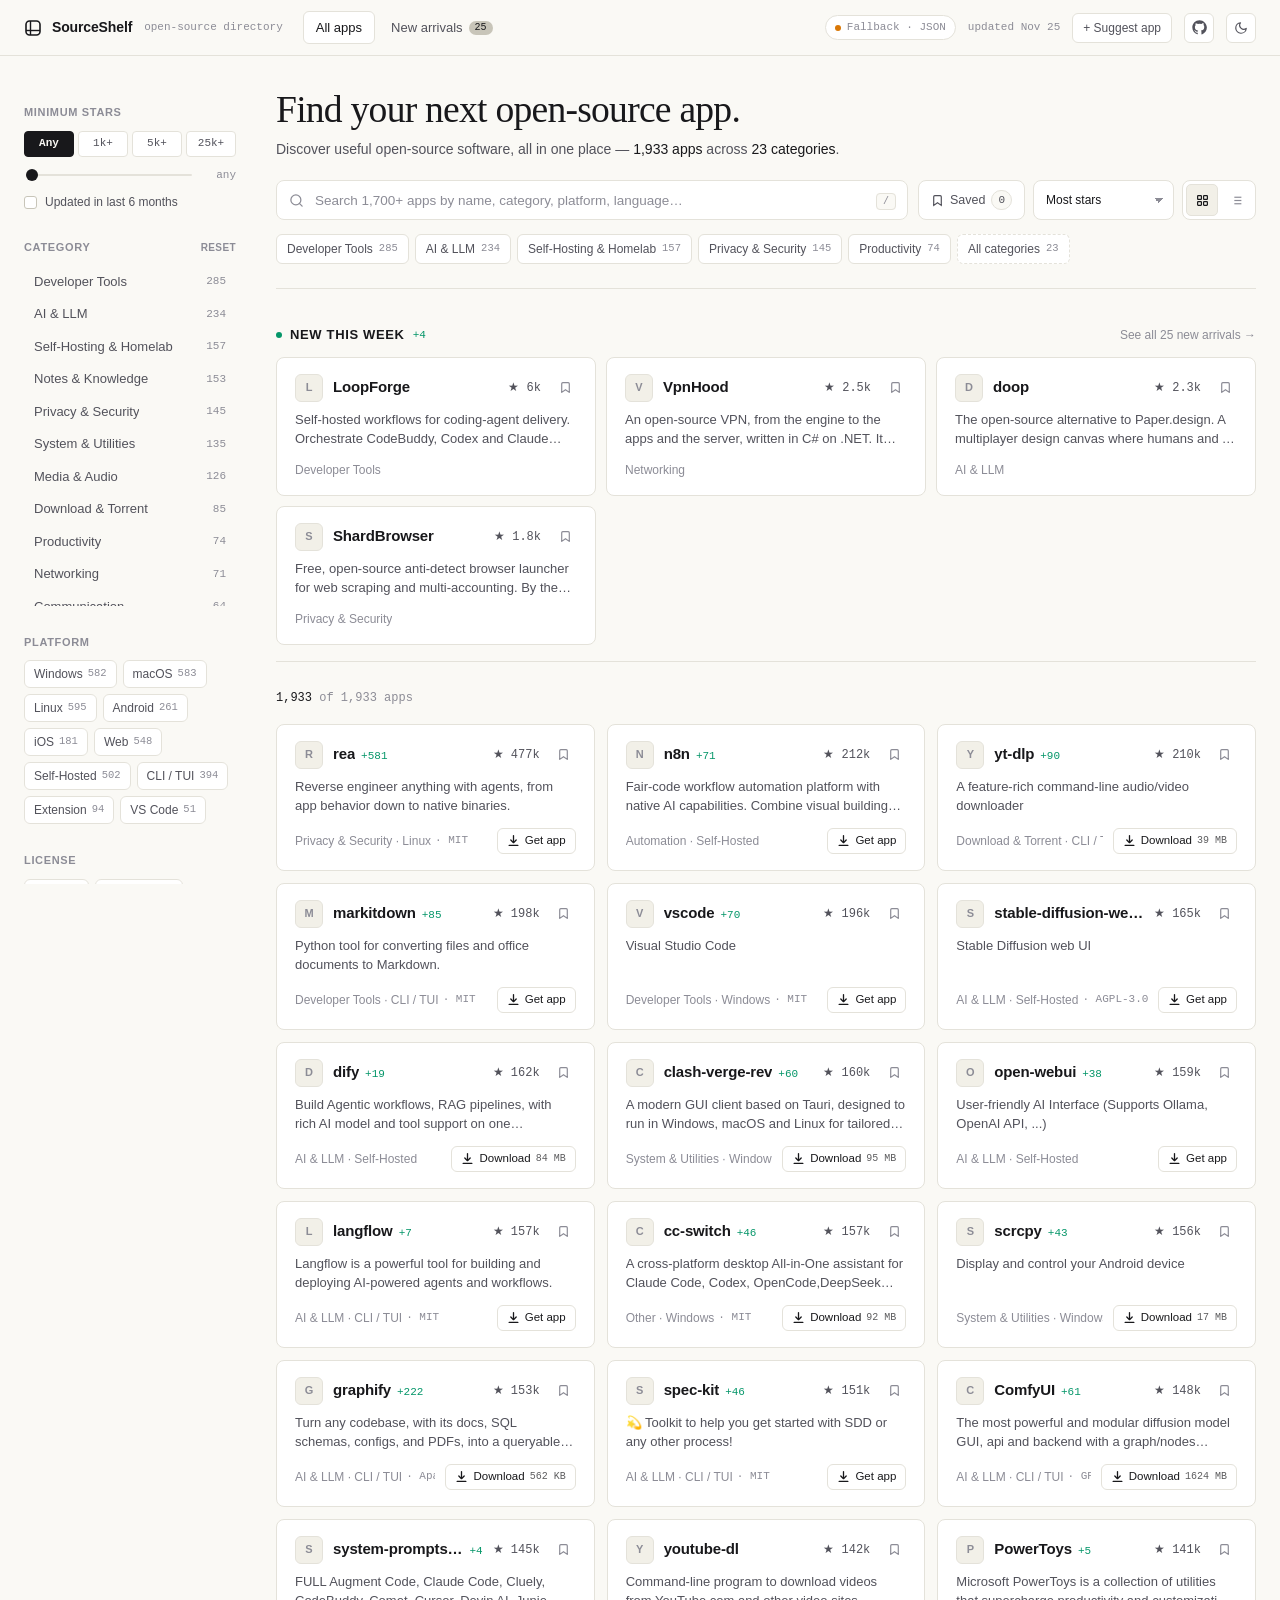
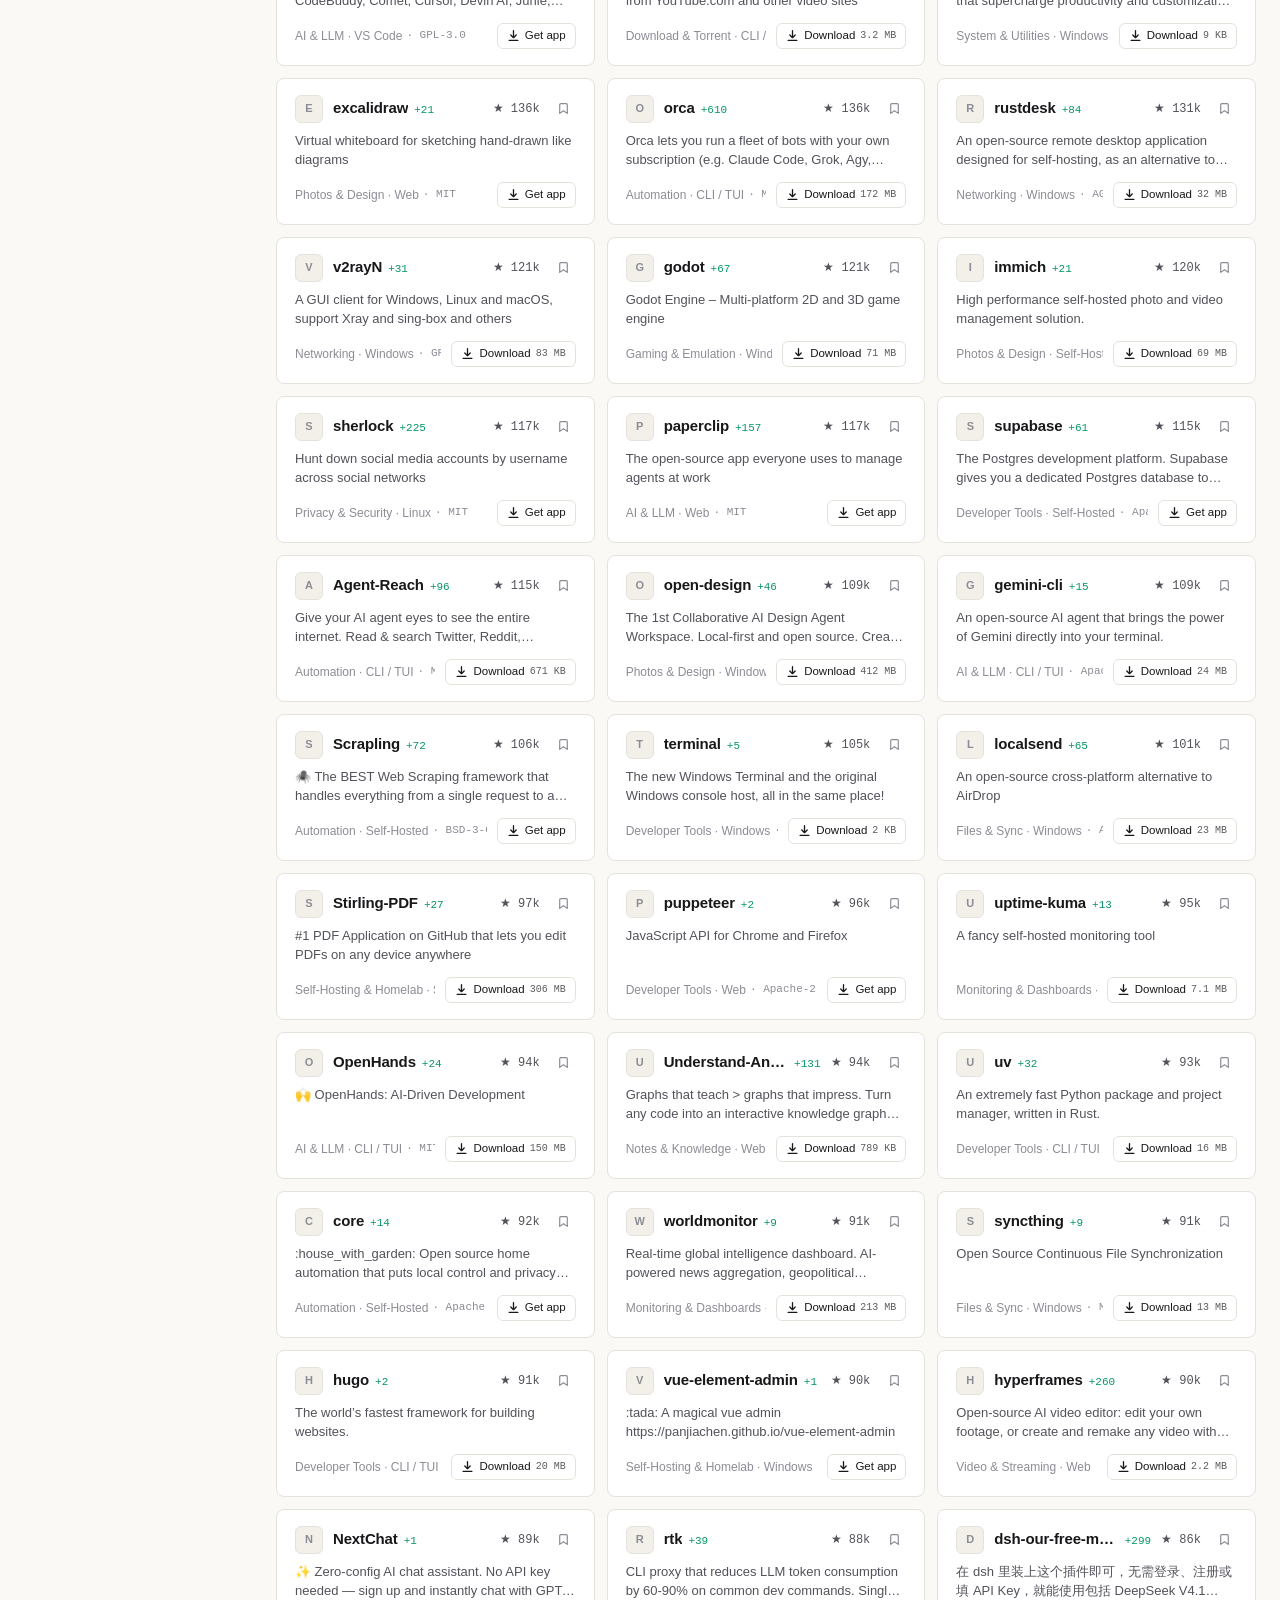
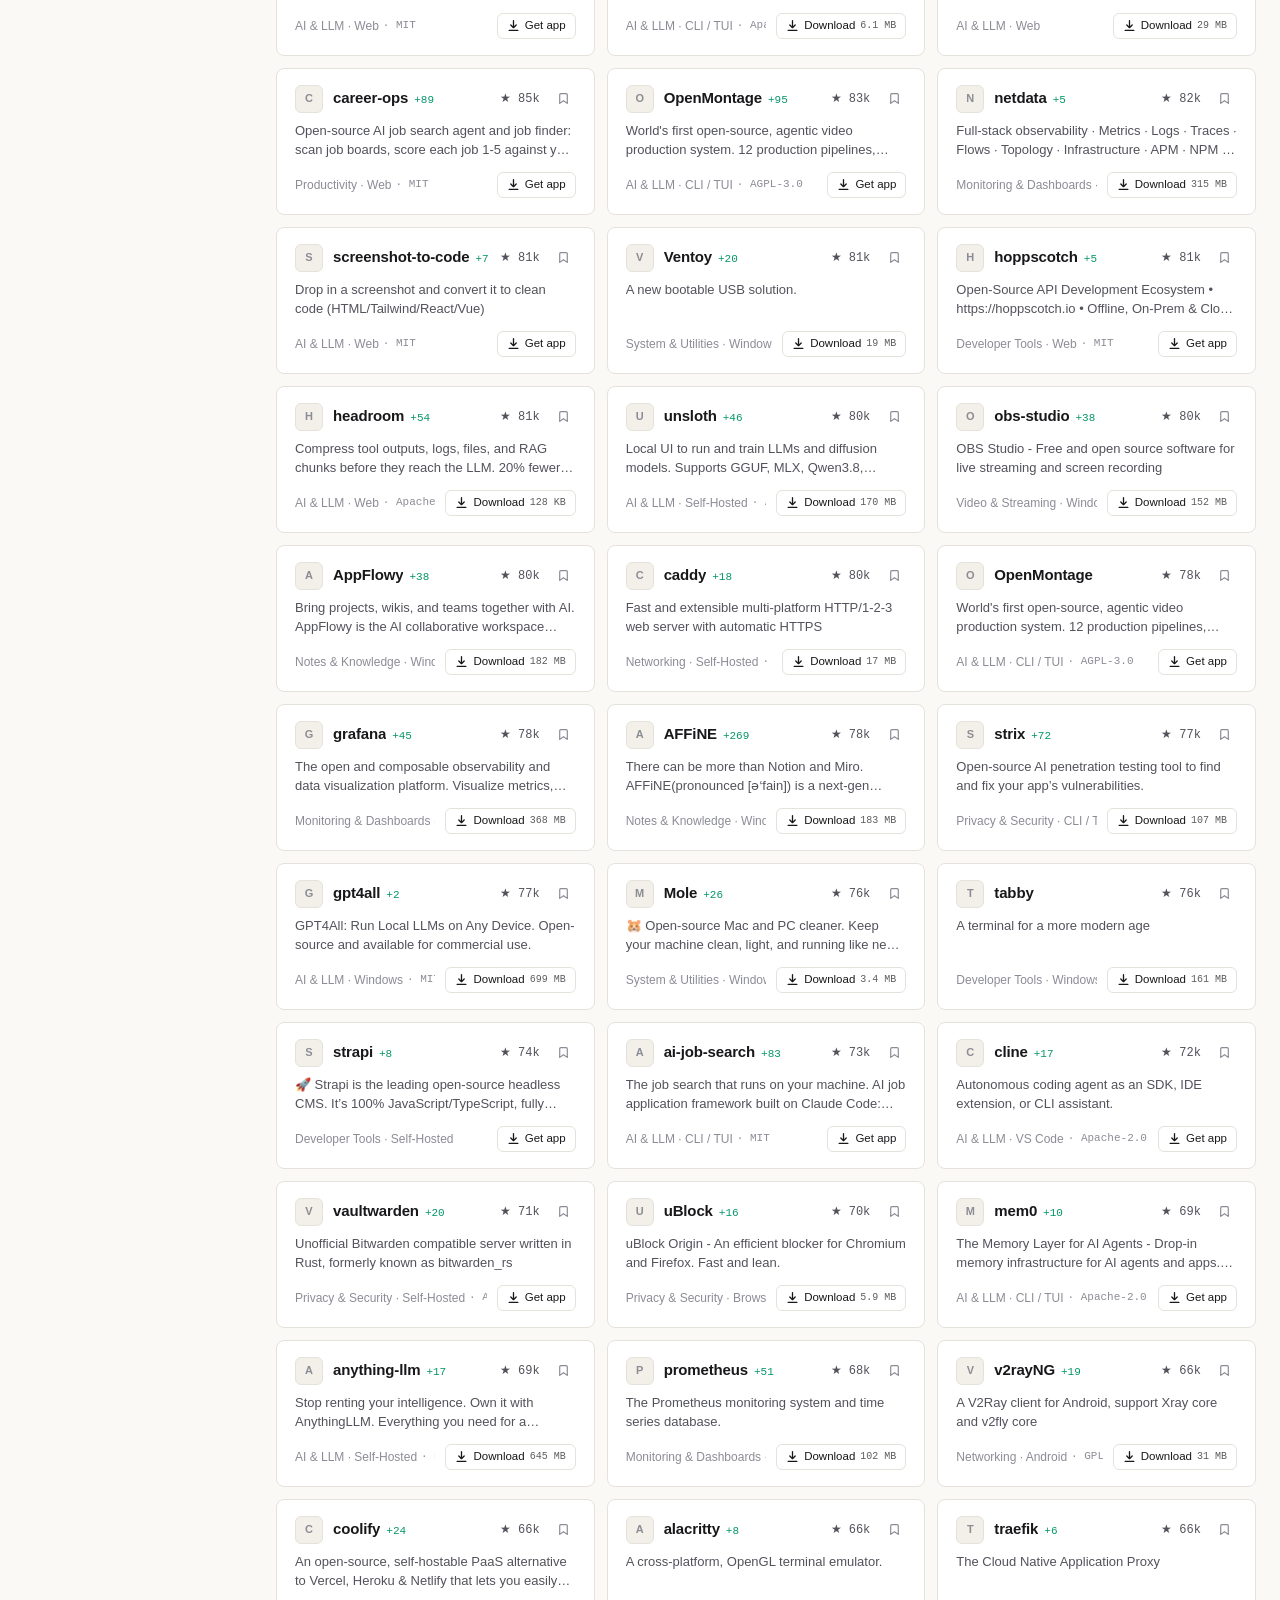
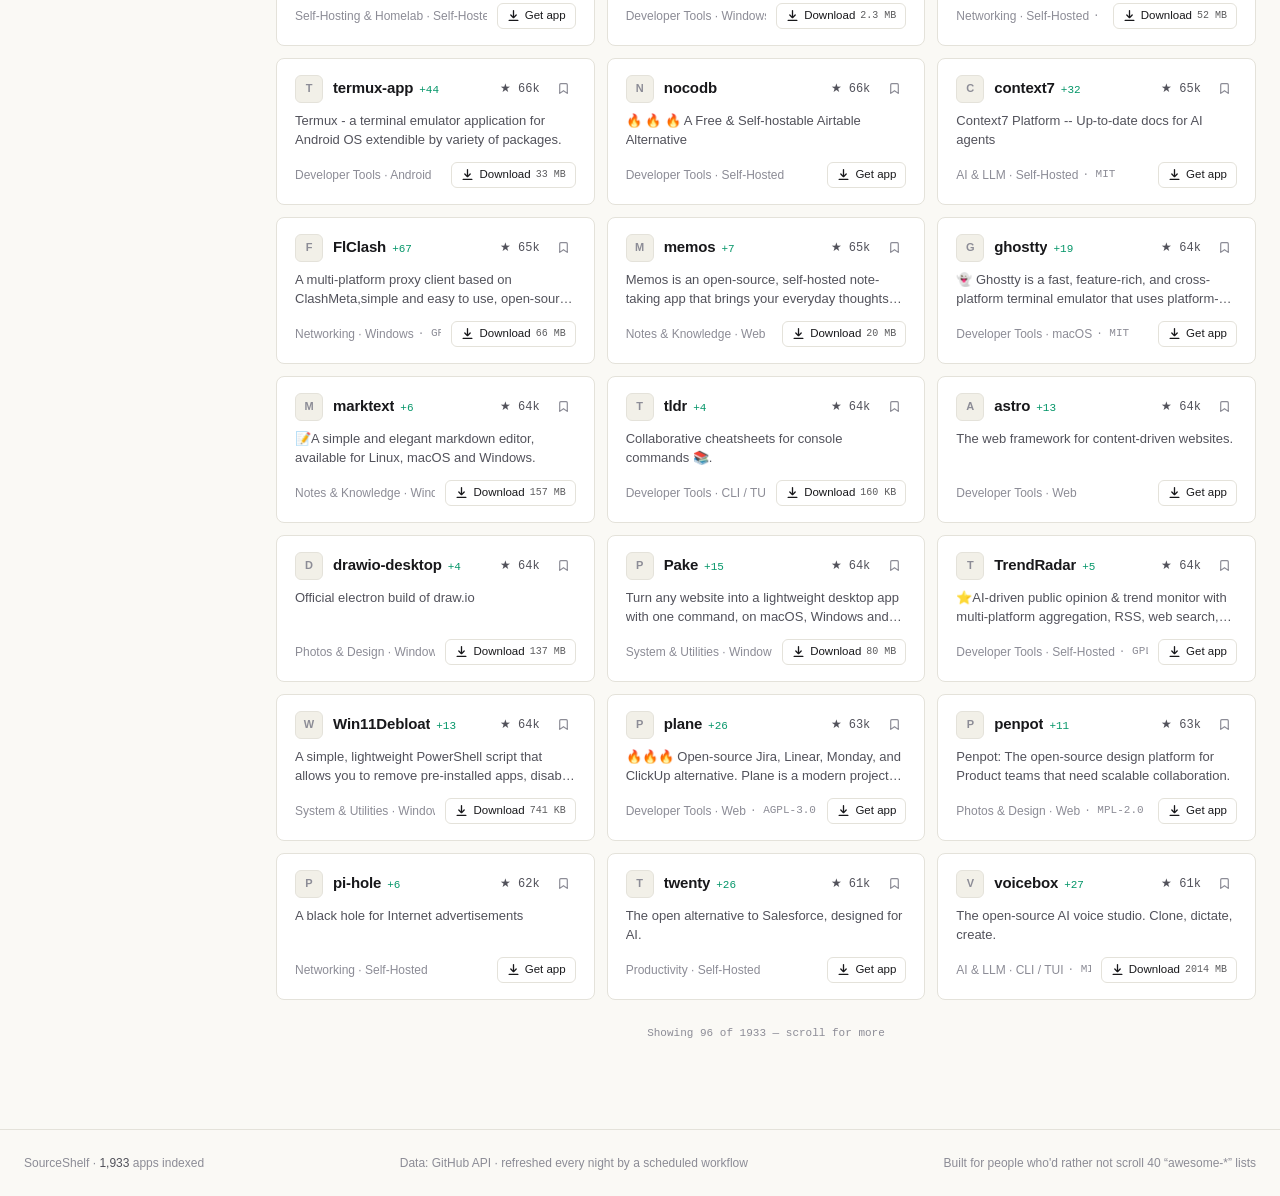
==== sourceshelf.html @ 1d84575b "chore(data): refresh catalog 2026-11-25 [+0 new]" ====
<!DOCTYPE html>
<html lang="en">

<head>
  <meta charset="utf-8">
  <meta name="viewport" content="width=device-width, initial-scale=1">
  <meta name="google-site-verification" content="oHn7AA80GLxAbINvCTKeguJN1VhlFp5RYUANBvh9wN4" />
  <title>SourceShelf — every open-source app on one shelf</title>
<meta name="generated" content="2026-11-25T00:00:00+00:00">
  <meta name="description"
    content="SourceShelf — a fast, filterable shelf of popular open-source desktop, mobile, web and self-hosted apps. Crawled from GitHub every night, with direct download links.">
  <meta http-equiv="Content-Security-Policy"
    content="default-src 'self'; script-src 'self' 'unsafe-inline'; style-src 'self' 'unsafe-inline' https://fonts.googleapis.com; font-src 'self' https://fonts.gstatic.com data:; img-src 'self' https://github.com https://avatars.githubusercontent.com data:; connect-src 'self' https://*.supabase.co https://api.github.com; base-uri 'none'; form-action 'none';">
  <link rel="preconnect" href="https://fonts.googleapis.com">
  <link rel="preconnect" href="https://fonts.gstatic.com" crossorigin>
  <link
    href="https://fonts.googleapis.com/css2?family=Instrument+Serif:ital@0;1&family=JetBrains+Mono:wght@400;500;600&family=Plus+Jakarta+Sans:wght@400;500;600;700&display=swap"
    rel="stylesheet">
  <script>
    (function () {
      try {
        var s = localStorage.getItem("sourceshelf.theme");
        var d = window.matchMedia && window.matchMedia("(prefers-color-scheme: dark)").matches;
        var t = s || (d ? "dark" : "light");
        document.documentElement.setAttribute("data-theme", t);
      } catch (e) { }
    })();
  </script>
  <style>
/* ============================================================
   SOURCESHELF — styles
   Minimal, High-Craft Open-Source Directory
   Dual Theme (Matte Dark Mode & Archival Paper Light Mode)
   ============================================================ */

:root {
  /* Typography */
  --font-serif: 'Instrument Serif', Georgia, 'Times New Roman', serif;
  --font-sans: 'Plus Jakarta Sans', -apple-system, BlinkMacSystemFont, "Segoe UI", Roboto, "Helvetica Neue", Arial, sans-serif;
  --font-mono: 'JetBrains Mono', ui-monospace, "SF Mono", "Cascadia Code", Menlo, Consolas, monospace;

  /* Matte Dark Mode (Default) */
  --bg: #0B0B0C;
  --surface: #121214;
  --surface-hover: #18181B;
  --border: #232327;
  --border-strong: #34343A;
  --text-primary: #F4F4F5;
  --text-secondary: #A1A1AA;
  --text-muted: #63636B;
  --accent-gain: #10B981; /* Used sparingly for +stars today */

  /* Compatibility & Semantic Aliases */
  --accent: var(--accent-gain);
  --accent-hover: #059669;
  --accent-text: #0B0B0C;
  --text: var(--text-primary);
  --muted: var(--text-secondary);
  --dim: var(--text-muted);
  --line: var(--border);
  --line-soft: var(--border);
  --panel: var(--surface);
  --panel-2: var(--surface-hover);
  --sans: var(--font-sans);
  --mono: var(--font-mono);
  --warn: #F59E0B;
  --danger: #EF4444;

  --radius: 8px;
  --radius-sm: 6px;
  --radius-pill: 9999px;
  --transition: 120ms ease;
  --scrim: rgba(0, 0, 0, 0.72);
}

[data-theme="light"] {
  /* Archival Paper Light Mode */
  --bg: #FAF9F5;
  --surface: #FFFFFF;
  --surface-hover: #F2F0E8;
  --border: #E4E2DA;
  --border-strong: #C8C5B9;
  --text-primary: #18181B;
  --text-secondary: #52525B;
  --text-muted: #8C8C96;
  --accent-gain: #059669;

  --accent: var(--accent-gain);
  --accent-hover: #047857;
  --accent-text: #FAF9F5;
  --text: var(--text-primary);
  --muted: var(--text-secondary);
  --dim: var(--text-muted);
  --line: var(--border);
  --line-soft: var(--border);
  --panel: var(--surface);
  --panel-2: var(--surface-hover);
  --warn: #D97706;
  --danger: #DC2626;
  --scrim: rgba(0, 0, 0, 0.55);
}

/* ============================================================ reset & base */

*, *::before, *::after {
  box-sizing: border-box;
}

html {
  color-scheme: dark light;
  scroll-behavior: smooth;
}

body {
  margin: 0;
  background-color: var(--bg);
  color: var(--text-primary);
  font-family: var(--font-sans);
  font-size: 13px;
  line-height: 1.5;
  -webkit-font-smoothing: antialiased;
  -moz-osx-font-smoothing: grayscale;
  text-rendering: optimizeLegibility;
}

a {
  color: inherit;
  text-decoration: none;
}

button {
  font: inherit;
  color: inherit;
  cursor: pointer;
  background: none;
  border: 0;
  padding: 0;
}

input, select, textarea {
  font: inherit;
  color: inherit;
}

:focus-visible {
  outline: 2px solid var(--text-primary);
  outline-offset: 2px;
}

::selection {
  background: var(--border-strong);
  color: var(--text-primary);
}

[hidden] {
  display: none !important;
}

/* Tabular numbers for numerical scanning */
.card-stars,
.card-gain,
.stars-val,
.result-count,
.meta-cell .val,
.fitem .c,
.pill-tag .c,
.star-pill,
.live-pill,
.navbadge,
.ns-count,
.card-lic {
  font-family: var(--font-mono);
  font-variant-numeric: tabular-nums;
  font-feature-settings: "tnum";
}

/* Scrollbars */
* {
  scrollbar-width: thin;
  scrollbar-color: var(--border) transparent;
}
*::-webkit-scrollbar {
  width: 6px;
  height: 6px;
}
*::-webkit-scrollbar-track {
  background: transparent;
}
*::-webkit-scrollbar-thumb {
  background: var(--border);
  border-radius: 9999px;
}
*::-webkit-scrollbar-thumb:hover {
  background: var(--border-strong);
}

/* ============================================================ 1. Top Header */

.top {
  position: sticky;
  top: 0;
  z-index: 50;
  height: 56px;
  background-color: var(--bg);
  border-bottom: 1px solid var(--border);
}

.top-in {
  max-width: 1360px;
  margin: 0 auto;
  padding: 0 24px;
  height: 100%;
  display: flex;
  align-items: center;
  gap: 20px;
}

.brand {
  display: flex;
  align-items: center;
  gap: 10px;
  flex-shrink: 0;
  transition: opacity var(--transition);
}
.brand:hover {
  opacity: 0.85;
}

.brand-mark {
  width: 18px;
  height: 18px;
  color: var(--text-primary);
  flex-shrink: 0;
}

.brand-name {
  font-size: 14px;
  font-weight: 600;
  letter-spacing: -0.01em;
  color: var(--text-primary);
}

.brand-sub {
  font-family: var(--font-mono);
  font-size: 11px;
  color: var(--text-muted);
  margin-left: 2px;
}

.top-nav {
  display: flex;
  align-items: center;
  gap: 4px;
}

.navbtn {
  font-size: 13px;
  font-weight: 500;
  color: var(--text-secondary);
  padding: 6px 12px;
  border-radius: var(--radius-sm);
  display: inline-flex;
  align-items: center;
  gap: 6px;
  transition: color var(--transition), background-color var(--transition);
}
.navbtn:hover {
  color: var(--text-primary);
  background-color: var(--surface-hover);
}
.navbtn.on {
  color: var(--text-primary);
  background-color: var(--surface);
  border: 1px solid var(--border);
}

.navbadge {
  font-size: 10px;
  padding: 1px 6px;
  border-radius: var(--radius-pill);
  background: var(--border-strong);
  color: var(--text-primary);
  line-height: 1.2;
}

.top-meta {
  margin-left: auto;
  display: flex;
  align-items: center;
  gap: 12px;
  flex-shrink: 0;
}

.live-pill {
  display: inline-flex;
  align-items: center;
  gap: 6px;
  font-size: 11px;
  color: var(--text-muted);
  border: 1px solid var(--border);
  background: var(--surface);
  border-radius: var(--radius-pill);
  padding: 3px 9px;
  white-space: nowrap;
}
.live-pill i {
  width: 6px;
  height: 6px;
  border-radius: 50%;
  background-color: var(--text-muted);
  flex-shrink: 0;
}
.live-pill[data-kind="live"] i {
  background-color: var(--accent-gain);
}
.live-pill[data-kind="live"] {
  color: var(--text-secondary);
}
.live-pill[data-kind="warn"] i {
  background-color: var(--warn);
}

#updated {
  font-family: var(--font-mono);
  font-size: 11px;
  color: var(--text-muted);
  white-space: nowrap;
}

.btn-suggest {
  height: 30px;
  padding: 0 10px;
  font-size: 12px;
  font-weight: 500;
  color: var(--text-secondary);
  border: 1px solid var(--border);
  border-radius: var(--radius-sm);
  background: var(--surface);
  display: inline-flex;
  align-items: center;
  justify-content: center;
  transition: background-color var(--transition), color var(--transition), border-color var(--transition);
}
.btn-suggest:hover {
  background: var(--surface-hover);
  color: var(--text-primary);
  border-color: var(--border-strong);
}

.icon-link, .theme-toggle {
  width: 30px;
  height: 30px;
  border-radius: var(--radius-sm);
  border: 1px solid var(--border);
  background: var(--surface);
  color: var(--text-secondary);
  display: grid;
  place-items: center;
  transition: background-color var(--transition), color var(--transition), border-color var(--transition);
}
.icon-link:hover, .theme-toggle:hover {
  background: var(--surface-hover);
  color: var(--text-primary);
  border-color: var(--border-strong);
}

.theme-toggle .sun-icon { display: block; }
.theme-toggle .moon-icon { display: none; }
[data-theme="light"] .theme-toggle .sun-icon { display: none; }
[data-theme="light"] .theme-toggle .moon-icon { display: block; }

.icon-btn {
  display: none;
  width: 32px;
  height: 32px;
  border-radius: var(--radius-sm);
  border: 1px solid var(--border);
  background: var(--surface);
  color: var(--text-secondary);
  place-items: center;
}
.icon-btn:hover {
  color: var(--text-primary);
  border-color: var(--border-strong);
}

/* ============================================================ layout shell */

.shell {
  max-width: 1360px;
  margin: 0 auto;
  padding: 0 24px;
  display: grid;
  grid-template-columns: 220px minmax(0, 1fr);
  gap: 32px;
  align-items: start;
}

/* ============================================================ 3. Minimal Left Sidebar */

.side {
  position: sticky;
  top: 80px;
  max-height: calc(100vh - 96px);
  overflow-y: auto;
  padding: 24px 8px 48px 0;
  display: flex;
  flex-direction: column;
  gap: 28px;
}

.fgroup {
  display: flex;
  flex-direction: column;
}

.fgroup h3 {
  font-family: var(--font-sans);
  font-size: 11px;
  font-weight: 600;
  text-transform: uppercase;
  letter-spacing: 0.06em;
  color: var(--text-muted);
  margin: 0 0 10px 0;
  display: flex;
  align-items: center;
  justify-content: space-between;
}

.fgroup h3 button {
  font-size: 10px;
  text-transform: uppercase;
  letter-spacing: 0.04em;
  color: var(--text-muted);
  transition: color var(--transition);
}
.fgroup h3 button:hover {
  color: var(--text-primary);
}

/* Star segmented pills control */
.star-pills {
  display: grid;
  grid-template-columns: repeat(4, 1fr);
  gap: 4px;
  margin-bottom: 10px;
}

.star-pill {
  height: 26px;
  font-size: 11px;
  color: var(--text-secondary);
  background: var(--surface);
  border: 1px solid var(--border);
  border-radius: 4px;
  display: flex;
  align-items: center;
  justify-content: center;
  transition: all var(--transition);
}
.star-pill:hover {
  color: var(--text-primary);
  border-color: var(--border-strong);
}
.star-pill.on {
  background: var(--text-primary);
  color: var(--bg);
  border-color: var(--text-primary);
  font-weight: 600;
}

.range-row {
  display: flex;
  align-items: center;
  gap: 10px;
}

input[type="range"] {
  -webkit-appearance: none;
  appearance: none;
  flex: 1;
  height: 2px;
  background: var(--border);
  outline: none;
  border-radius: 9999px;
}
input[type="range"]::-webkit-slider-thumb {
  -webkit-appearance: none;
  width: 12px;
  height: 12px;
  border-radius: 50%;
  background: var(--text-primary);
  cursor: pointer;
  border: none;
  transition: background-color var(--transition);
}
input[type="range"]::-moz-range-thumb {
  width: 12px;
  height: 12px;
  border-radius: 50%;
  background: var(--text-primary);
  cursor: pointer;
  border: none;
}

.stars-val {
  font-size: 11px;
  color: var(--text-muted);
  min-width: 32px;
  text-align: right;
}

.chk {
  display: flex;
  align-items: center;
  gap: 8px;
  font-size: 12px;
  color: var(--text-secondary);
  cursor: pointer;
  user-select: none;
}
.chk:hover {
  color: var(--text-primary);
}
.chk input {
  -webkit-appearance: none;
  appearance: none;
  width: 13px;
  height: 13px;
  border: 1px solid var(--border-strong);
  border-radius: 3px;
  background: var(--surface);
  cursor: pointer;
  position: relative;
  margin: 0;
}
.chk input:checked {
  background: var(--text-primary);
  border-color: var(--text-primary);
}
.chk input:checked::after {
  content: "";
  position: absolute;
  inset: 1px 1px 2px 1px;
  border: solid var(--bg);
  border-width: 0 0 2px 2px;
  transform: rotate(-45deg);
}

/* Category Vertical List */
.f-cats {
  max-height: 340px;
  overflow-y: auto;
  display: flex;
  flex-direction: column;
  gap: 1px;
  margin-right: -4px;
  padding-right: 4px;
}

.fitem {
  width: 100%;
  display: flex;
  align-items: center;
  justify-content: space-between;
  padding: 6px 10px;
  border-radius: 6px;
  font-size: 13px;
  color: var(--text-secondary);
  text-align: left;
  transition: background-color var(--transition), color var(--transition);
}
.fitem:hover {
  background-color: var(--surface-hover);
  color: var(--text-primary);
}
.fitem.on {
  background-color: var(--surface-hover);
  color: var(--text-primary);
  font-weight: 500;
}
.fitem .t {
  overflow: hidden;
  text-overflow: ellipsis;
  white-space: nowrap;
}
.fitem .c {
  font-size: 11px;
  color: var(--text-muted);
  margin-left: 8px;
  flex-shrink: 0;
}
.fitem.on .c {
  color: var(--text-secondary);
}

/* Platform & License Pill Tags */
.pill-group {
  display: flex;
  flex-wrap: wrap;
  gap: 6px;
}

.pill-tag {
  display: inline-flex;
  align-items: center;
  gap: 5px;
  padding: 4px 9px;
  font-size: 12px;
  color: var(--text-secondary);
  background: var(--surface);
  border: 1px solid var(--border);
  border-radius: 6px;
  transition: all var(--transition);
}
.pill-tag:hover {
  border-color: var(--border-strong);
  color: var(--text-primary);
}
.pill-tag.on {
  background: var(--text-primary);
  color: var(--bg);
  border-color: var(--text-primary);
  font-weight: 500;
}
.pill-tag .c {
  font-size: 10.5px;
  color: var(--text-muted);
}
.pill-tag.on .c {
  color: var(--bg);
  opacity: 0.8;
}

.side-note {
  font-size: 11px;
  line-height: 1.5;
  color: var(--text-muted);
  padding-top: 12px;
  border-top: 1px solid var(--border);
}

/* ============================================================ 2. Calm Landing Header */

.main {
  min-width: 0;
  padding: 24px 0 64px 0;
}

.hero {
  padding: 8px 0 24px 0;
  border-bottom: 1px solid var(--border);
  margin-bottom: 20px;
}

.hero-text {
  max-width: 720px;
  margin-bottom: 20px;
}

.hero h1 {
  font-family: var(--font-serif);
  font-size: clamp(1.85rem, 3vw, 2.35rem);
  font-weight: 400;
  letter-spacing: -0.02em;
  line-height: 1.15;
  color: var(--text-primary);
  margin: 0;
}

.hero p {
  font-size: 14px;
  color: var(--text-secondary);
  margin: 8px 0 0 0;
  line-height: 1.5;
}
.hero p b {
  color: var(--text-primary);
  font-weight: 500;
}

/* Unified Search & Control Row */
.search-row {
  display: flex;
  align-items: center;
  gap: 10px;
}

.search-wrap {
  position: relative;
  flex: 1;
  display: flex;
  align-items: center;
}

.search {
  width: 100%;
  height: 40px;
  background: var(--surface);
  border: 1px solid var(--border);
  border-radius: 8px;
  padding: 0 40px 0 38px;
  font-size: 13.5px;
  color: var(--text-primary);
  outline: none;
  transition: border-color var(--transition), background-color var(--transition);
}
.search::placeholder {
  color: var(--text-muted);
}
.search:focus {
  border-color: var(--border-strong);
  background: var(--surface-hover);
}
.search::-webkit-search-decoration,
.search::-webkit-search-cancel-button {
  display: none;
}

.search-ico {
  position: absolute;
  left: 13px;
  color: var(--text-muted);
  display: grid;
  place-items: center;
  pointer-events: none;
}

.kbd {
  position: absolute;
  right: 12px;
  pointer-events: none;
}
.kbd kbd {
  font-family: var(--font-mono);
  font-size: 10px;
  border: 1px solid var(--border);
  border-radius: 4px;
  padding: 2px 6px;
  color: var(--text-muted);
  background: var(--bg);
}

.search-clear {
  position: absolute;
  right: 10px;
  width: 22px;
  height: 22px;
  border-radius: 4px;
  display: none;
  place-items: center;
  color: var(--text-muted);
  font-size: 16px;
  line-height: 1;
  transition: color var(--transition), background-color var(--transition);
}
.search-clear:hover {
  color: var(--text-primary);
  background: var(--border);
}
.search-wrap.has-val .search-clear {
  display: grid;
}
.search-wrap.has-val .kbd {
  display: none;
}

.search-controls {
  display: flex;
  align-items: center;
  gap: 8px;
}

.sort-select {
  height: 40px;
  background: var(--surface);
  border: 1px solid var(--border);
  border-radius: 8px;
  padding: 0 28px 0 12px;
  font-size: 12px;
  color: var(--text-primary);
  cursor: pointer;
  outline: none;
  -webkit-appearance: none;
  appearance: none;
  background-image: linear-gradient(45deg, transparent 50%, var(--text-muted) 50%),
                    linear-gradient(135deg, var(--text-muted) 50%, transparent 50%);
  background-position: calc(100% - 14px) 52%, calc(100% - 9px) 52%;
  background-size: 5px 5px, 5px 5px;
  background-repeat: no-repeat;
  transition: border-color var(--transition);
}
.sort-select:hover {
  border-color: var(--border-strong);
}
.sort-select option {
  background: var(--surface);
  color: var(--text-primary);
}

/* Grid | List segmented layout toggle */
.layout-toggle {
  display: flex;
  height: 40px;
  border: 1px solid var(--border);
  border-radius: 8px;
  background: var(--surface);
  padding: 3px;
  gap: 2px;
}

.layout-btn {
  width: 32px;
  height: 32px;
  border-radius: 5px;
  display: grid;
  place-items: center;
  color: var(--text-muted);
  transition: all var(--transition);
}
.layout-btn:hover {
  color: var(--text-primary);
}
.layout-btn.on {
  background: var(--surface-hover);
  color: var(--text-primary);
  border: 1px solid var(--border);
}

/* Saved filter pill & Export dropdown */
.btn-saved-pill {
  height: 40px;
  background: var(--surface);
  border: 1px solid var(--border);
  border-radius: 8px;
  padding: 0 12px;
  font-size: 12.5px;
  color: var(--text-secondary);
  display: inline-flex;
  align-items: center;
  gap: 6px;
  cursor: pointer;
  white-space: nowrap;
  transition: all var(--transition);
}
.btn-saved-pill:hover {
  border-color: var(--border-strong);
  color: var(--text-primary);
}
.btn-saved-pill.on {
  background: var(--surface-hover);
  border-color: var(--border-strong);
  color: var(--text-primary);
  font-weight: 500;
}
.btn-saved-pill.on svg {
  fill: currentColor;
}
.saved-count {
  font-family: var(--font-mono);
  font-size: 11px;
  background: var(--bg);
  border: 1px solid var(--border);
  border-radius: 9999px;
  padding: 1px 6px;
}
.shelf-export-wrap {
  position: relative;
  display: inline-flex;
}
.btn-export {
  height: 40px;
  background: var(--surface);
  border: 1px solid var(--border);
  border-radius: 8px;
  padding: 0 10px;
  font-size: 12px;
  color: var(--text-secondary);
  cursor: pointer;
  white-space: nowrap;
  transition: all var(--transition);
}
.btn-export:hover {
  border-color: var(--border-strong);
  color: var(--text-primary);
}
.export-menu {
  position: absolute;
  top: calc(100% + 4px);
  right: 0;
  z-index: 60;
  background: var(--surface);
  border: 1px solid var(--border-strong);
  border-radius: 6px;
  box-shadow: 0 10px 25px rgba(0, 0, 0, 0.3);
  padding: 4px;
  min-width: 170px;
  display: flex;
  flex-direction: column;
  gap: 2px;
}
.export-menu[hidden] {
  display: none !important;
}
.export-item {
  text-align: left;
  padding: 8px 12px;
  font-size: 12px;
  color: var(--text-secondary);
  border-radius: 4px;
  cursor: pointer;
  background: none;
  border: 0;
  transition: background-color var(--transition), color var(--transition);
}
.export-item:hover {
  background: var(--surface-hover);
  color: var(--text-primary);
}

.card-bookmark {
  width: 24px;
  height: 24px;
  display: grid;
  place-items: center;
  color: var(--text-muted);
  border-radius: 4px;
  flex-shrink: 0;
  transition: all var(--transition);
  margin-left: 2px;
}
.card-bookmark:hover {
  color: var(--text-primary);
  background: var(--surface-hover);
}
.card-bookmark.on {
  color: var(--accent-gain);
}
.card-bookmark.on svg {
  fill: currentColor;
}

.btn-save.on {
  background: var(--surface-hover);
  color: var(--accent-gain);
  border-color: var(--accent-gain);
}
.btn-save.on svg {
  fill: currentColor;
}

.duplicate-box {
  background: var(--bg);
  border: 1px solid var(--border);
  border-radius: 6px;
  padding: 14px;
  display: flex;
  flex-direction: column;
  gap: 10px;
}
.duplicate-box p {
  margin: 0;
  font-size: 13px;
  color: var(--text-secondary);
}
.duplicate-box p b {
  color: var(--text-primary);
}

/* Category Quick Tiles (Quiet) */
#tiles-wrap {
  margin-top: 14px;
}
.tiles {
  display: flex;
  flex-wrap: wrap;
  gap: 6px;
}
.tile {
  display: inline-flex;
  align-items: center;
  gap: 6px;
  padding: 5px 10px;
  background: var(--surface);
  border: 1px solid var(--border);
  border-radius: 6px;
  font-size: 12px;
  color: var(--text-secondary);
  transition: all var(--transition);
}
.tile:hover {
  border-color: var(--border-strong);
  color: var(--text-primary);
  background: var(--surface-hover);
}
.tile .ti {
  display: none;
}
.tile .t-name {
  font-weight: 500;
}
.tile .t-count {
  font-family: var(--font-mono);
  font-size: 10.5px;
  color: var(--text-muted);
}
.tile.tile-more {
  border-style: dashed;
}

/* ============================================================ Spotlight Sections */

.newstrip {
  margin-bottom: 24px;
  padding: 16px 0;
  border-bottom: 1px solid var(--border);
}
.ns-head {
  display: flex;
  align-items: center;
  justify-content: space-between;
  margin-bottom: 12px;
}
.ns-title {
  display: flex;
  align-items: center;
  gap: 8px;
}
.ns-title h2 {
  font-size: 13px;
  font-weight: 600;
  text-transform: uppercase;
  letter-spacing: 0.05em;
  color: var(--text-primary);
  margin: 0;
}
.ns-dot {
  width: 6px;
  height: 6px;
  border-radius: 50%;
  background: var(--accent-gain);
}
.ns-count {
  font-size: 11px;
  color: var(--accent-gain);
}
.ns-more {
  font-size: 12px;
  color: var(--text-muted);
  transition: color var(--transition);
}
.ns-more:hover {
  color: var(--text-primary);
}
.ns-rail {
  display: grid;
  grid-template-columns: repeat(auto-fill, minmax(280px, 1fr));
  gap: 10px;
}

/* Full new arrivals day view */
.newview {
  margin-bottom: 32px;
}
.nv-head {
  margin-bottom: 16px;
}
.nv-head h2 {
  font-family: var(--font-serif);
  font-size: 24px;
  font-weight: 400;
  margin: 0;
  color: var(--text-primary);
}
.nv-head p {
  margin: 6px 0 0 0;
  font-size: 13px;
  color: var(--text-muted);
}
.nv-day {
  margin-top: 24px;
}
.nv-day-h {
  display: flex;
  align-items: center;
  gap: 10px;
  margin-bottom: 12px;
  padding-bottom: 8px;
  border-bottom: 1px solid var(--border);
}
.nv-day-h h3 {
  font-size: 14px;
  font-weight: 600;
  margin: 0;
  color: var(--text-primary);
}
.nv-day-h .nv-d {
  font-family: var(--font-mono);
  font-size: 11px;
  color: var(--text-muted);
}
.nv-day-h .nv-n {
  margin-left: auto;
  font-family: var(--font-mono);
  font-size: 11px;
  color: var(--text-muted);
}
.nv-empty {
  padding: 40px 0;
  color: var(--text-muted);
  font-size: 13px;
  line-height: 1.6;
}
.nv-empty b {
  color: var(--text-primary);
  display: block;
  margin-bottom: 6px;
}

/* ============================================================ toolbar & active filters */

.toolbar {
  display: flex;
  align-items: center;
  justify-content: space-between;
  margin-bottom: 14px;
  min-height: 24px;
}
.result-count {
  font-size: 12px;
  color: var(--text-muted);
}
.result-count b {
  color: var(--text-primary);
  font-weight: 500;
}

.active-bar {
  display: none;
  align-items: center;
  gap: 6px;
  flex-wrap: wrap;
}
.active-bar.show {
  display: flex;
}
.active-bar .lbl {
  font-size: 10px;
  text-transform: uppercase;
  letter-spacing: 0.08em;
  color: var(--text-muted);
  font-family: var(--font-mono);
}

.pill {
  display: inline-flex;
  align-items: center;
  gap: 6px;
  padding: 2px 6px 2px 8px;
  background: var(--surface);
  border: 1px solid var(--border);
  border-radius: var(--radius-sm);
  font-size: 11px;
  color: var(--text-secondary);
}
.pill button {
  width: 14px;
  height: 14px;
  display: grid;
  place-items: center;
  color: var(--text-muted);
  border-radius: 3px;
  transition: color var(--transition), background-color var(--transition);
}
.pill button:hover {
  color: var(--text-primary);
  background: var(--border);
}
.pill svg {
  width: 9px;
  height: 9px;
}

.clear-all {
  font-size: 11px;
  color: var(--text-muted);
  padding: 2px 6px;
  border: 1px solid var(--border);
  border-radius: var(--radius-sm);
  transition: color var(--transition), border-color var(--transition);
}
.clear-all:hover {
  color: var(--danger);
  border-color: var(--danger);
}

/* ============================================================ 4. Scannable App Cards */

.grid {
  display: grid;
  grid-template-columns: repeat(auto-fill, minmax(290px, 1fr));
  gap: 12px;
}
.grid.g3 {
  /* g3 class hook preserved for selftest.py */
  grid-template-columns: repeat(auto-fill, minmax(290px, 1fr));
}

.card {
  display: flex;
  flex-direction: column;
  background: var(--surface);
  border: 1px solid var(--border);
  border-radius: 8px;
  padding: 16px 18px;
  cursor: pointer;
  min-height: 126px;
  transition: border-color 120ms ease, background-color 120ms ease;
}
.card:hover {
  border-color: var(--border-strong);
  background-color: var(--surface-hover);
}

/* Strict Hierarchy: Header Row */
.card-h {
  display: flex;
  align-items: center;
  gap: 10px;
  margin-bottom: 8px;
}

.card-logo {
  width: 28px;
  height: 28px;
  border-radius: 6px;
  background: var(--surface-hover);
  border: 1px solid var(--border);
  display: grid;
  place-items: center;
  position: relative;
  overflow: hidden;
  flex-shrink: 0;
  font-size: 11px;
  font-weight: 600;
  color: var(--text-muted);
}
.card-logo img {
  position: absolute;
  inset: 0;
  width: 100%;
  height: 100%;
  object-fit: cover;
}

.card-title-group {
  display: flex;
  align-items: baseline;
  gap: 6px;
  min-width: 0;
  flex: 1;
}

.card-name {
  font-size: 15px;
  font-weight: 600;
  letter-spacing: -0.01em;
  color: var(--text-primary);
  overflow: hidden;
  text-overflow: ellipsis;
  white-space: nowrap;
}
.card-name:hover {
  text-decoration: underline;
  text-underline-offset: 2px;
}

.card-gain {
  font-size: 11px;
  color: var(--accent-gain);
  flex-shrink: 0;
}

.card-stars {
  font-size: 12px;
  color: var(--text-secondary);
  flex-shrink: 0;
  white-space: nowrap;
  margin-left: auto;
}

/* Strict Hierarchy: Body Description (Clamped to 2 lines) */
.card-desc {
  font-size: 13px;
  line-height: 1.5;
  color: var(--text-secondary);
  margin: 0;
  display: -webkit-box;
  -webkit-line-clamp: 2;
  -webkit-box-orient: vertical;
  overflow: hidden;
}

/* Strict Hierarchy: Footer Row */
.card-f {
  margin-top: auto;
  padding-top: 12px;
  display: flex;
  align-items: center;
  justify-content: space-between;
  gap: 10px;
}

.card-meta {
  font-size: 12px;
  color: var(--text-muted);
  overflow: hidden;
  text-overflow: ellipsis;
  white-space: nowrap;
  display: flex;
  align-items: center;
  gap: 4px;
}

.card-lic {
  font-family: var(--font-mono);
  font-size: 11px;
  color: var(--text-muted);
  flex-shrink: 0;
  white-space: nowrap;
}

.card-dl {
  display: inline-flex;
  align-items: center;
  gap: 5px;
  height: 26px;
  padding: 0 9px;
  font-size: 11.5px;
  font-weight: 500;
  color: var(--text-primary);
  background: var(--surface);
  border: 1px solid var(--border);
  border-radius: var(--radius-sm);
  white-space: nowrap;
  flex-shrink: 0;
  transition: all var(--transition);
}
.card-dl:hover {
  background: var(--text-primary);
  color: var(--bg);
  border-color: var(--text-primary);
}
.card-dl .size {
  font-family: var(--font-mono);
  font-size: 10px;
  opacity: 0.7;
}
.card-dl svg {
  flex-shrink: 0;
}

/* List view variant */
.grid.list-view {
  grid-template-columns: 1fr;
  gap: 8px;
}
.grid.list-view .card {
  min-height: auto;
  padding: 10px 16px;
  display: grid;
  grid-template-columns: 240px 1fr 200px auto;
  align-items: center;
  gap: 16px;
}
.grid.list-view .card-h {
  margin-bottom: 0;
}
.grid.list-view .card-desc {
  -webkit-line-clamp: 1;
}
.grid.list-view .card-f {
  margin-top: 0;
  padding-top: 0;
  justify-content: flex-end;
  gap: 16px;
}
.grid.list-view .card-stars {
  text-align: right;
}

@media (max-width: 900px) {
  .grid.list-view .card {
    display: flex;
    flex-direction: column;
    gap: 0;
  }
  .grid.list-view .card-h {
    margin-bottom: 6px;
  }
  .grid.list-view .card-f {
    margin-top: auto;
    padding-top: 12px;
    justify-content: space-between;
  }
}

.empty {
  grid-column: 1 / -1;
  text-align: center;
  padding: 64px 20px;
}
.empty h3 {
  font-size: 16px;
  font-weight: 600;
  color: var(--text-primary);
  margin: 0 0 6px 0;
}
.empty p {
  font-size: 13px;
  color: var(--text-muted);
  margin: 0;
}

.sentinel {
  height: 1px;
}

.loading-more {
  padding: 24px 0;
  text-align: center;
  font-family: var(--font-mono);
  font-size: 11px;
  color: var(--text-muted);
}

/* ============================================================ 5. Modals */

.scrim {
  position: fixed;
  inset: 0;
  z-index: 90;
  background-color: var(--scrim);
  opacity: 0;
  pointer-events: none;
  transition: opacity 120ms ease;
}
.scrim.on {
  opacity: 1;
  pointer-events: auto;
}

/* Centered Dialog Style for Drawer and Suggest Modal */
.drawer {
  position: fixed;
  top: 50%;
  left: 50%;
  transform: translate(-50%, -50%);
  z-index: 95;
  width: min(540px, calc(100vw - 32px));
  max-height: calc(100vh - 64px);
  background: var(--surface);
  border: 1px solid var(--border-strong);
  border-radius: 10px;
  padding: 24px;
  box-shadow: 0 20px 40px rgba(0, 0, 0, 0.4);
  display: flex;
  flex-direction: column;
  overflow: hidden;
  opacity: 0;
  pointer-events: none;
  transition: opacity 120ms ease;
}
.drawer.on {
  opacity: 1;
  pointer-events: auto;
}

.drawer-h {
  display: flex;
  align-items: center;
  justify-content: space-between;
  gap: 16px;
  padding-bottom: 16px;
  border-bottom: 1px solid var(--border);
  margin-bottom: 16px;
}

.drawer-header-content {
  display: flex;
  align-items: center;
  gap: 12px;
  min-width: 0;
}

.drawer-logo {
  width: 38px;
  height: 38px;
  border-radius: 8px;
  background: var(--surface-hover);
  border: 1px solid var(--border);
  display: grid;
  place-items: center;
  position: relative;
  overflow: hidden;
  flex-shrink: 0;
  font-size: 14px;
  font-weight: 600;
  color: var(--text-muted);
}
.drawer-logo img {
  position: absolute;
  inset: 0;
  width: 100%;
  height: 100%;
  object-fit: cover;
}

.drawer-title-row {
  display: flex;
  flex-direction: column;
  min-width: 0;
}

.drawer-title {
  margin: 0;
  font-size: 18px;
  font-weight: 600;
  letter-spacing: -0.01em;
  color: var(--text-primary);
}

.drawer-owner {
  font-family: var(--font-mono);
  font-size: 12px;
  color: var(--text-muted);
  display: block;
  margin-top: 2px;
}

.drawer-b {
  overflow-y: auto;
  display: flex;
  flex-direction: column;
  gap: 18px;
  padding-right: 2px;
}

.dsec h4 {
  font-size: 11px;
  text-transform: uppercase;
  letter-spacing: 0.06em;
  color: var(--text-muted);
  margin: 0 0 8px 0;
  font-weight: 600;
}

.ddesc {
  font-size: 13.5px;
  line-height: 1.55;
  color: var(--text-secondary);
  margin: 0;
}

/* Tabular Monospace Metadata Grid */
.meta-grid {
  display: grid;
  grid-template-columns: repeat(3, 1fr);
  gap: 8px;
}
.meta-cell {
  background: var(--bg);
  border: 1px solid var(--border);
  border-radius: 6px;
  padding: 8px 10px;
  display: flex;
  flex-direction: column;
  gap: 2px;
}
.meta-cell .lbl {
  font-size: 10px;
  text-transform: uppercase;
  letter-spacing: 0.06em;
  color: var(--text-muted);
}
.meta-cell .val {
  font-size: 12.5px;
  font-weight: 500;
  color: var(--text-primary);
  overflow: hidden;
  text-overflow: ellipsis;
  white-space: nowrap;
}
.meta-cell .val.gain {
  color: var(--accent-gain);
}

.action-buttons {
  display: flex;
  gap: 8px;
}

.btn {
  height: 36px;
  padding: 0 14px;
  border-radius: 6px;
  font-size: 13px;
  font-weight: 500;
  display: inline-flex;
  align-items: center;
  justify-content: center;
  gap: 6px;
  transition: all var(--transition);
}
.btn-primary {
  background: var(--text-primary);
  color: var(--bg);
  border: 1px solid var(--text-primary);
}
.btn-primary:hover:not(:disabled) {
  opacity: 0.9;
}
.btn-ghost {
  background: var(--surface);
  color: var(--text-secondary);
  border: 1px solid var(--border);
}
.btn-ghost:hover {
  background: var(--surface-hover);
  color: var(--text-primary);
  border-color: var(--border-strong);
}
.btn:disabled {
  opacity: 0.4;
  cursor: not-allowed;
}

.dl-trust-note, .note {
  font-size: 11.5px;
  color: var(--text-muted);
  line-height: 1.5;
  margin-bottom: 8px;
}

.asset-list {
  display: flex;
  flex-direction: column;
  gap: 4px;
}
.asset {
  display: flex;
  align-items: center;
  justify-content: space-between;
  padding: 6px 8px;
  background: var(--bg);
  border: 1px solid var(--border);
  border-radius: 4px;
  font-size: 12px;
  transition: background-color var(--transition);
}
.asset:hover {
  background: var(--surface-hover);
}
.asset .an {
  font-family: var(--font-mono);
  color: var(--text-secondary);
  overflow: hidden;
  text-overflow: ellipsis;
  white-space: nowrap;
}
.asset .as {
  font-family: var(--font-mono);
  font-size: 11px;
  color: var(--text-muted);
  margin-left: 10px;
}
.asset-all {
  font-size: 12px;
  color: var(--text-secondary);
  display: inline-block;
  margin-top: 6px;
}
.asset-all:hover {
  color: var(--text-primary);
}

.topic-list {
  display: flex;
  flex-wrap: wrap;
  gap: 5px;
}
.topic-tag {
  font-size: 11px;
  color: var(--text-muted);
  background: var(--bg);
  border: 1px solid var(--border);
  border-radius: 4px;
  padding: 2px 7px;
  transition: all var(--transition);
}
.topic-tag:hover {
  color: var(--text-primary);
  border-color: var(--border-strong);
}

.modal-close {
  width: 26px;
  height: 26px;
  border-radius: 5px;
  border: 1px solid var(--border);
  background: var(--surface);
  color: var(--text-muted);
  display: grid;
  place-items: center;
  font-size: 16px;
  line-height: 1;
  transition: all var(--transition);
}
.modal-close:hover {
  color: var(--text-primary);
  border-color: var(--border-strong);
  background: var(--surface-hover);
}

/* Suggest Modal */
.modal {
  position: fixed;
  inset: 0;
  z-index: 99;
  display: flex;
  align-items: center;
  justify-content: center;
  padding: 16px;
  pointer-events: none;
  opacity: 0;
  transition: opacity 120ms ease;
}
.modal.on {
  pointer-events: auto;
  opacity: 1;
}

.modal-card {
  width: min(540px, calc(100vw - 32px));
  background: var(--surface);
  border: 1px solid var(--border-strong);
  border-radius: 10px;
  padding: 24px;
  box-shadow: 0 20px 40px rgba(0, 0, 0, 0.4);
  display: flex;
  flex-direction: column;
}

.modal-h {
  display: flex;
  align-items: flex-start;
  justify-content: space-between;
  gap: 16px;
  padding-bottom: 16px;
  border-bottom: 1px solid var(--border);
  margin-bottom: 18px;
}

.modal-title {
  margin: 0;
  font-size: 17px;
  font-weight: 600;
  color: var(--text-primary);
}

.modal-sub {
  margin: 4px 0 0 0;
  font-size: 12.5px;
  color: var(--text-muted);
}

.modal-b {
  display: flex;
  flex-direction: column;
  gap: 14px;
  overflow-y: auto;
  max-height: 65vh;
}

.field {
  display: flex;
  flex-direction: column;
  gap: 6px;
}
.field label {
  font-size: 11px;
  font-weight: 600;
  text-transform: uppercase;
  letter-spacing: 0.05em;
  color: var(--text-muted);
}

.input-wrap {
  position: relative;
  display: flex;
  align-items: center;
}
.input-wrap input,
.field input[type="text"],
.select-full {
  width: 100%;
  height: 38px;
  background: var(--bg);
  border: 1px solid var(--border);
  border-radius: 6px;
  padding: 0 12px;
  font-size: 13px;
  color: var(--text-primary);
  outline: none;
  transition: border-color var(--transition);
}
.input-wrap input:focus,
.field input[type="text"]:focus,
.select-full:focus {
  border-color: var(--border-strong);
}

.input-spinner {
  position: absolute;
  right: 12px;
  width: 14px;
  height: 14px;
  border: 2px solid var(--border);
  border-top-color: var(--text-primary);
  border-radius: 50%;
  animation: spin 0.6s linear infinite;
}
@keyframes spin {
  to { transform: rotate(360deg); }
}

.field-hint {
  font-size: 11px;
  color: var(--text-muted);
}
.field-hint.error {
  color: var(--danger);
}
.field-hint.success {
  color: var(--accent-gain);
}

.suggest-preview-wrap {
  margin-top: 4px;
  display: flex;
  flex-direction: column;
  gap: 6px;
}
.preview-label {
  font-size: 10px;
  text-transform: uppercase;
  letter-spacing: 0.06em;
  color: var(--text-muted);
}
.preview-card {
  padding: 12px;
  background: var(--bg);
  border: 1px solid var(--border);
  border-radius: 6px;
  display: flex;
  gap: 12px;
}
.preview-avatar {
  width: 32px;
  height: 32px;
  border-radius: 6px;
  border: 1px solid var(--border);
  object-fit: cover;
  flex-shrink: 0;
}
.preview-info {
  flex: 1;
  min-width: 0;
}
.preview-title-row {
  display: flex;
  align-items: center;
  justify-content: space-between;
}
.preview-name {
  font-size: 13px;
  font-weight: 600;
  color: var(--text-primary);
}
.preview-stars {
  font-family: var(--font-mono);
  font-size: 11px;
  color: var(--text-secondary);
}
.preview-desc {
  font-size: 12px;
  color: var(--text-secondary);
  margin: 4px 0 0 0;
  display: -webkit-box;
  -webkit-line-clamp: 2;
  -webkit-box-orient: vertical;
  overflow: hidden;
}
.preview-meta {
  margin-top: 6px;
  font-size: 11px;
  color: var(--text-muted);
  display: flex;
  gap: 12px;
}

.modal-f {
  margin-top: 18px;
  padding-top: 16px;
  border-top: 1px solid var(--border);
  display: flex;
  align-items: center;
  justify-content: flex-end;
  gap: 10px;
}

/* ============================================================ 6. Footer */

.foot {
  max-width: 1360px;
  margin: 0 auto;
  padding: 24px;
  border-top: 1px solid var(--border);
  display: flex;
  align-items: center;
  justify-content: space-between;
  gap: 16px;
  flex-wrap: wrap;
  font-size: 12px;
  color: var(--text-muted);
}
.foot b {
  color: var(--text-secondary);
  font-weight: 500;
}

/* ============================================================ Build Hint */

.build-hint {
  position: fixed;
  bottom: 16px;
  left: 50%;
  transform: translateX(-50%);
  z-index: 70;
  max-width: min(600px, calc(100vw - 32px));
  background: var(--surface);
  border: 1px solid var(--border-strong);
  border-radius: 8px;
  padding: 10px 36px 10px 14px;
  font-size: 12px;
  color: var(--text-secondary);
  box-shadow: 0 10px 25px rgba(0, 0, 0, 0.4);
}
.build-hint code {
  font-family: var(--font-mono);
  font-size: 11px;
  color: var(--text-primary);
}
.build-hint button {
  position: absolute;
  top: 7px;
  right: 8px;
  width: 20px;
  height: 20px;
  color: var(--text-muted);
  font-size: 14px;
  line-height: 1;
}
.build-hint button:hover {
  color: var(--text-primary);
}

/* ============================================================ Responsive */

@media (max-width: 980px) {
  .shell {
    grid-template-columns: 200px minmax(0, 1fr);
    gap: 24px;
    padding: 0 16px;
  }
  .top-in {
    padding: 0 16px;
  }
  .foot {
    padding: 24px 16px;
  }
  #updated {
    display: none;
  }
}

@media (max-width: 860px) {
  .shell {
    grid-template-columns: minmax(0, 1fr);
  }

  .side {
    position: fixed;
    top: 0;
    bottom: 0;
    left: 0;
    z-index: 96;
    width: min(300px, 86vw);
    background: var(--bg);
    border-right: 1px solid var(--border);
    padding: 24px 20px;
    max-height: none;
    transform: translateX(-100%);
    transition: transform 180ms ease;
  }
  .side.on {
    transform: none;
  }

  .icon-btn {
    display: grid;
  }
  .live-pill {
    display: none;
  }
  .brand-sub {
    display: none;
  }

  .search-row {
    flex-direction: column;
    align-items: stretch;
  }
  .search-controls {
    justify-content: space-between;
  }
  .sort-select {
    flex: 1;
  }

  .drawer {
    width: calc(100vw - 24px);
    max-height: calc(100vh - 32px);
    padding: 18px;
  }
  .meta-grid {
    grid-template-columns: repeat(2, 1fr);
  }
}

@media (max-width: 480px) {
  .top-in {
    gap: 10px;
  }
  .top-nav .navbtn {
    padding: 5px 8px;
    font-size: 12px;
  }
  .btn-suggest {
    padding: 0 8px;
    font-size: 11px;
  }
  .grid {
    grid-template-columns: 1fr;
  }
}

@media (prefers-reduced-motion: reduce) {
  *, *::before, *::after {
    animation-duration: 0.01ms !important;
    animation-iteration-count: 1 !important;
    transition-duration: 0.01ms !important;
    scroll-behavior: auto !important;
  }
  .side {
    transition: opacity 120ms ease !important;
  }
  .side:not(.on) {
    opacity: 0;
    pointer-events: none;
  }
  .side.on {
    opacity: 1;
    pointer-events: auto;
    transform: none !important;
  }
}

</style>
  <link rel="icon"
    href="data:image/svg+xml,%3Csvg%20xmlns%3D%27http%3A%2F%2Fwww.w3.org%2F2000%2Fsvg%27%20viewBox%3D%270%200%2032%2032%27%3E%3Crect%20width%3D%2732%27%20height%3D%2732%27%20rx%3D%277%27%20fill%3D%27%230B0B0C%27%2F%3E%3Crect%20x%3D%275%27%20y%3D%279%27%20width%3D%274.4%27%20height%3D%2712%27%20rx%3D%271.4%27%20fill%3D%27%2310B981%27%2F%3E%3Crect%20x%3D%2710.6%27%20y%3D%276%27%20width%3D%274.4%27%20height%3D%2715%27%20rx%3D%271.4%27%20fill%3D%27%23F4F4F5%27%2F%3E%3Crect%20x%3D%2716.2%27%20y%3D%2711%27%20width%3D%274.4%27%20height%3D%2710%27%20rx%3D%271.4%27%20fill%3D%27%23A1A1AA%27%2F%3E%3Crect%20x%3D%2721.8%27%20y%3D%278%27%20width%3D%274.4%27%20height%3D%2713%27%20rx%3D%271.4%27%20fill%3D%27%2310B981%27%20fill-opacity%3D%27.45%27%2F%3E%3Cpath%20d%3D%27M4%2023h24%27%20stroke%3D%27%2334343A%27%20stroke-width%3D%272.2%27%20stroke-linecap%3D%27round%27%2F%3E%3C%2Fsvg%3E">
</head>

<body>

  <header class="top">
    <div class="top-in">
      <a class="brand" href="./" title="SourceShelf home">
        <svg class="brand-mark" width="18" height="18" viewBox="0 0 18 18" fill="none" aria-hidden="true">
          <rect x="2" y="2" width="14" height="14" rx="3.5" stroke="currentColor" stroke-width="1.6" />
          <line x1="6.5" y1="2" x2="6.5" y2="16" stroke="currentColor" stroke-width="1.4" />
          <line x1="2" y1="11.5" x2="16" y2="11.5" stroke="currentColor" stroke-width="1.4" />
        </svg>
        <span class="brand-name">SourceShelf</span>
        <span class="brand-sub">open-source directory</span>
      </a>

      <nav class="top-nav">
        <button class="navbtn on" id="nav-all" data-view="all">All apps</button>
        <button class="navbtn" id="nav-new" data-view="new">New arrivals<span class="navbadge" id="nav-badge"
            hidden>0</span></button>
      </nav>

      <div class="top-meta">
        <span class="live-pill" id="data-source" title="Where this page is reading apps from">
          <i></i><span>checking storage…</span>
        </span>
        <span id="updated"></span>

        <button class="btn-suggest" id="nav-suggest" type="button" title="Suggest an open-source app to add">+ Suggest
          app</button>

        <a class="icon-link" href="https://github.com/storm201/sourceshelf" target="_blank" rel="noopener"
          aria-label="GitHub repository" title="View SourceShelf on GitHub">
          <svg width="15" height="15" viewBox="0 0 24 24" fill="currentColor">
            <path
              d="M12 .5C5.7.5.5 5.7.5 12c0 5.1 3.3 9.4 7.9 10.9.6.1.8-.2.8-.6v-2c-3.2.7-3.9-1.5-3.9-1.5-.5-1.3-1.3-1.7-1.3-1.7-1-.7.1-.7.1-.7 1.1.1 1.7 1.2 1.7 1.2 1 1.7 2.7 1.2 3.4.9.1-.7.4-1.2.7-1.5-2.6-.3-5.3-1.3-5.3-5.7 0-1.3.5-2.3 1.2-3.1-.1-.3-.5-1.5.1-3.1 0 0 1-.3 3.3 1.2a11.5 11.5 0 016 0C17.3 4.7 18.3 5 18.3 5c.6 1.6.2 2.8.1 3.1.8.8 1.2 1.8 1.2 3.1 0 4.4-2.7 5.4-5.3 5.7.4.4.8 1.1.8 2.2v3.3c0 .4.2.7.8.6 4.6-1.5 7.9-5.8 7.9-10.9C23.5 5.7 18.3.5 12 .5z" />
          </svg>
        </a>

        <button class="theme-toggle" id="theme-toggle" aria-label="Toggle light or dark theme" title="Toggle theme">
          <svg class="sun-icon" width="14" height="14" viewBox="0 0 24 24" fill="none" stroke="currentColor"
            stroke-width="2" stroke-linecap="round" stroke-linejoin="round">
            <circle cx="12" cy="12" r="4" />
            <path
              d="M12 2v2M12 20v2M4.93 4.93l1.41 1.41M17.66 17.66l1.41 1.41M2 12h2M20 12h2M6.34 17.66l-1.41 1.41M19.07 4.93l-1.41 1.41" />
          </svg>
          <svg class="moon-icon" width="14" height="14" viewBox="0 0 24 24" fill="none" stroke="currentColor"
            stroke-width="2" stroke-linecap="round" stroke-linejoin="round">
            <path d="M21 12.79A9 9 0 1 1 11.21 3 7 7 0 0 0 21 12.79z" />
          </svg>
        </button>
      </div>

      <button class="icon-btn" id="menu" aria-label="Filters">
        <svg width="15" height="15" viewBox="0 0 24 24" fill="none" stroke="currentColor" stroke-width="2">
          <path d="M4 6h16M7 12h10M10 18h4" />
        </svg>
      </button>
    </div>
  </header>

  <div class="shell">
    <!-- ------------------------------------------------------- sidebar -->
    <aside class="side" id="side">
      <div class="fgroup">
        <h3>Minimum stars</h3>
        <div class="star-pills" id="star-pills">
          <button type="button" class="star-pill on" data-stars="0">Any</button>
          <button type="button" class="star-pill" data-stars="1000">1k+</button>
          <button type="button" class="star-pill" data-stars="5000">5k+</button>
          <button type="button" class="star-pill" data-stars="25000">25k+</button>
        </div>
        <div class="range-row">
          <input type="range" id="star-range" min="0" max="50000" step="500" value="0"
            aria-label="Minimum stars slider">
          <span class="stars-val" id="stars-val">any</span>
        </div>
        <label class="chk" style="margin-top:10px"><input type="checkbox" id="recent">
          <span>Updated in last 6 months</span></label>
      </div>

      <div class="fgroup">
        <h3>Category <button type="button" data-clear="cat">reset</button></h3>
        <div class="f-cats" id="f-cats"></div>
      </div>

      <div class="fgroup">
        <h3>Platform</h3>
        <div class="pill-group" id="f-plats"></div>
      </div>

      <div class="fgroup">
        <h3>License</h3>
        <div class="pill-group" id="f-lics"></div>
      </div>

      <div class="fgroup side-note">
        Data crawled from the public GitHub API. Every project listed is free and
        open source — check its license before redistributing.
      </div>
    </aside>

    <!-- ---------------------------------------------------------- main -->
    <main class="main">
      <div class="hero">
        <div class="hero-text">
          <h1 id="hero-title">Find your next open-source app.</h1>
          <p id="hero-sub">Discover useful open-source software, all in one place.</p>
        </div>

        <div class="search-row">
          <div class="search-wrap" id="qwrap">
            <span class="search-ico" aria-hidden="true">
              <svg width="15" height="15" viewBox="0 0 24 24" fill="none" stroke="currentColor" stroke-width="2"
                stroke-linecap="round" stroke-linejoin="round">
                <circle cx="11" cy="11" r="8"></circle>
                <line x1="21" y1="21" x2="16.65" y2="16.65"></line>
              </svg>
            </span>
            <input id="q" class="search" type="search"
              placeholder="Search 1,700+ apps by name, category, platform, language…" autocomplete="off"
              spellcheck="false" aria-label="Search apps">
            <span class="kbd"><kbd>/</kbd></span>
            <button class="search-clear" id="qclear" aria-label="Clear search">×</button>
          </div>

          <div class="search-controls">
            <button type="button" class="btn-saved-pill" id="btn-saved" title="Filter to saved apps">
              <svg width="13" height="13" viewBox="0 0 24 24" fill="none" stroke="currentColor" stroke-width="2.2">
                <path d="M19 21l-7-5-7 5V5a2 2 0 0 1 2-2h10a2 2 0 0 1 2 2z" />
              </svg>
              <span>Saved</span>
              <span class="saved-count" id="saved-count">0</span>
            </button>

            <div class="shelf-export-wrap" id="shelf-export-wrap" hidden>
              <button type="button" class="btn-export" id="btn-export" title="Export saved shelf" aria-haspopup="true"
                aria-expanded="false">
                Export ▾
              </button>
              <div class="export-menu" id="export-menu" hidden>
                <button type="button" class="export-item" id="export-md-copy">Copy Markdown</button>
                <button type="button" class="export-item" id="export-md-dl">Download Markdown</button>
                <button type="button" class="export-item" id="export-json-dl">Download JSON</button>
              </div>
            </div>

            <select class="select sort-select" id="sort" aria-label="Sort by">
              <option value="stars">Most stars</option>
              <option value="added">Newest additions</option>
              <option value="gain">Biggest gain today</option>
              <option value="trending">Trending</option>
              <option value="recent">Recently updated</option>
              <option value="new">Newest projects</option>
              <option value="forks">Most forks</option>
              <option value="az">A → Z</option>
            </select>

            <div class="layout-toggle" role="group" aria-label="Layout view">
              <button type="button" class="layout-btn on" id="view-grid" title="Grid view" aria-label="Grid view">
                <svg width="13" height="13" viewBox="0 0 24 24" fill="none" stroke="currentColor" stroke-width="2.2">
                  <rect x="3" y="3" width="7" height="7" rx="1" />
                  <rect x="14" y="3" width="7" height="7" rx="1" />
                  <rect x="14" y="14" width="7" height="7" rx="1" />
                  <rect x="3" y="14" width="7" height="7" rx="1" />
                </svg>
              </button>
              <button type="button" class="layout-btn" id="view-list" title="List view" aria-label="List view">
                <svg width="13" height="13" viewBox="0 0 24 24" fill="none" stroke="currentColor" stroke-width="2.2">
                  <line x1="8" y1="6" x2="21" y2="6" />
                  <line x1="8" y1="12" x2="21" y2="12" />
                  <line x1="8" y1="18" x2="21" y2="18" />
                  <line x1="3" y1="6" x2="3.01" y2="6" />
                  <line x1="3" y1="12" x2="3.01" y2="12" />
                  <line x1="3" y1="18" x2="3.01" y2="18" />
                </svg>
              </button>
            </div>
          </div>
        </div>

        <div id="tiles-wrap">
          <div class="tiles" id="tiles"></div>
        </div>
      </div>

      <!-- ============ daily new arrivals (fed by the automation) ============ -->
      <section id="newstrip" class="newstrip" hidden aria-labelledby="newstrip-t">
        <div class="ns-head">
          <div class="ns-title">
            <span class="ns-dot"></span>
            <h2 id="newstrip-t">Added today</h2>
            <span class="ns-count" id="ns-count"></span>
          </div>
          <button class="ns-more" id="ns-more">See all new arrivals →</button>
        </div>
        <div class="ns-rail" id="ns-rail"></div>
      </section>

      <!-- ============ full grouped-by-day view ============ -->
      <section id="newview" class="newview" hidden aria-labelledby="newview-t">
        <div class="nv-head">
          <h2 id="newview-t">New arrivals</h2>
          <p id="newview-sub"></p>
        </div>
        <div id="newview-body"></div>
      </section>

      <div class="toolbar">
        <span class="result-count" id="count"></span>
        <div class="active-bar" id="active"></div>
      </div>

      <div class="grid g3" id="grid"></div>
      <div class="sentinel" id="sentinel"></div>
      <div class="loading-more" id="load-note"></div>
    <noscript><div id="seo-catalog" style="display:none;">
<article><h2><a href="https://github.com/morluto/rea">rea</a></h2><p>Reverse engineer anything with agents, from app behavior down to native binaries.</p><span>Privacy &amp; Security</span></article>
<article><h2><a href="https://github.com/n8n-io/n8n">n8n</a></h2><p>Fair-code workflow automation platform with native AI capabilities. Combine visual building with custom code, self-host or cloud, 400+ integrations.</p><span>Automation</span></article>
<article><h2><a href="https://github.com/yt-dlp/yt-dlp">yt-dlp</a></h2><p>A feature-rich command-line audio/video downloader</p><span>Download &amp; Torrent</span></article>
<article><h2><a href="https://github.com/microsoft/markitdown">markitdown</a></h2><p>Python tool for converting files and office documents to Markdown.</p><span>Developer Tools</span></article>
<article><h2><a href="https://github.com/microsoft/vscode">vscode</a></h2><p>Visual Studio Code</p><span>Developer Tools</span></article>
<article><h2><a href="https://github.com/AUTOMATIC1111/stable-diffusion-webui">stable-diffusion-webui</a></h2><p>Stable Diffusion web UI</p><span>AI &amp; LLM</span></article>
<article><h2><a href="https://github.com/langgenius/dify">dify</a></h2><p>Build Agentic workflows, RAG pipelines, with rich AI model and tool support on one collaborative workspace. Deploy on cloud, VPC, or self-hosted, so teams move from prototype to production without rebuilding the stack.</p><span>AI &amp; LLM</span></article>
<article><h2><a href="https://github.com/clash-verge-rev/clash-verge-rev">clash-verge-rev</a></h2><p>A modern GUI client based on Tauri, designed to run in Windows, macOS and Linux for tailored proxy experience</p><span>System &amp; Utilities</span></article>
<article><h2><a href="https://github.com/open-webui/open-webui">open-webui</a></h2><p>User-friendly AI Interface (Supports Ollama, OpenAI API, ...)</p><span>AI &amp; LLM</span></article>
<article><h2><a href="https://github.com/langflow-ai/langflow">langflow</a></h2><p>Langflow is a powerful tool for building and deploying AI-powered agents and workflows.</p><span>AI &amp; LLM</span></article>
<article><h2><a href="https://github.com/farion1231/cc-switch">cc-switch</a></h2><p>A cross-platform desktop All-in-One assistant for Claude Code, Codex, OpenCode,DeepSeek Harness and more. Only official website: ccswitch.io</p><span>Other</span></article>
<article><h2><a href="https://github.com/Genymobile/scrcpy">scrcpy</a></h2><p>Display and control your Android device</p><span>System &amp; Utilities</span></article>
<article><h2><a href="https://github.com/Graphify-Labs/graphify">graphify</a></h2><p>Turn any codebase, with its docs, SQL schemas, configs, and PDFs, into a queryable knowledge graph. A /graphify skill for Claude Code, Cursor, Codex, and Gemini CLI: local deterministic AST parsing, every edge explained, no vector store.</p><span>AI &amp; LLM</span></article>
<article><h2><a href="https://github.com/github/spec-kit">spec-kit</a></h2><p>💫 Toolkit to help you get started with SDD or any other process!</p><span>AI &amp; LLM</span></article>
<article><h2><a href="https://github.com/Comfy-Org/ComfyUI">ComfyUI</a></h2><p>The most powerful and modular diffusion model GUI, api and backend with a graph/nodes interface. The fastest local inference engine in the world.</p><span>AI &amp; LLM</span></article>
<article><h2><a href="https://github.com/x1xhlol/system-prompts-and-models-of-ai-tools">system-prompts-and-models-of-ai-tools</a></h2><p>FULL Augment Code, Claude Code, Cluely, CodeBuddy, Comet, Cursor, Devin AI, Junie, Kiro, Leap.new, Lovable, Manus, NotionAI, Orchids.app, Perplexity, Poke, Qoder, Replit, Same.dev, Trae, Traycer AI, VSCode Agent, Warp.dev, Windsurf, Xcode, Z.ai Code, Dia &amp; v0. (And other Open Sourced) System Prompts, Internal Tools &amp; AI Models</p><span>AI &amp; LLM</span></article>
<article><h2><a href="https://github.com/ytdl-org/youtube-dl">youtube-dl</a></h2><p>Command-line program to download videos from YouTube.com and other video sites</p><span>Download &amp; Torrent</span></article>
<article><h2><a href="https://github.com/microsoft/PowerToys">PowerToys</a></h2><p>Microsoft PowerToys is a collection of utilities that supercharge productivity and customization on Windows</p><span>System &amp; Utilities</span></article>
<article><h2><a href="https://github.com/excalidraw/excalidraw">excalidraw</a></h2><p>Virtual whiteboard for sketching hand-drawn like diagrams</p><span>Photos &amp; Design</span></article>
<article><h2><a href="https://github.com/stablyai/orca">orca</a></h2><p>Orca lets you run a fleet of bots with your own subscription (e.g. Claude Code, Grok, Agy, Codex). Available on desktop, mobile and remote runtime.</p><span>Automation</span></article>
<article><h2><a href="https://github.com/rustdesk/rustdesk">rustdesk</a></h2><p>An open-source remote desktop application designed for self-hosting, as an alternative to TeamViewer.</p><span>Networking</span></article>
<article><h2><a href="https://github.com/2dust/v2rayN">v2rayN</a></h2><p>A GUI client for Windows, Linux and macOS, support Xray and sing-box and others</p><span>Networking</span></article>
<article><h2><a href="https://github.com/godotengine/godot">godot</a></h2><p>Godot Engine – Multi-platform 2D and 3D game engine</p><span>Gaming &amp; Emulation</span></article>
<article><h2><a href="https://github.com/immich-app/immich">immich</a></h2><p>High performance self-hosted photo and video management solution.</p><span>Photos &amp; Design</span></article>
<article><h2><a href="https://github.com/sherlock-project/sherlock">sherlock</a></h2><p>Hunt down social media accounts by username across social networks</p><span>Privacy &amp; Security</span></article>
<article><h2><a href="https://github.com/paperclipai/paperclip">paperclip</a></h2><p>The open-source app everyone uses to manage agents at work</p><span>AI &amp; LLM</span></article>
<article><h2><a href="https://github.com/supabase/supabase">supabase</a></h2><p>The Postgres development platform. Supabase gives you a dedicated Postgres database to build your web, mobile, and AI applications.</p><span>Developer Tools</span></article>
<article><h2><a href="https://github.com/Panniantong/Agent-Reach">Agent-Reach</a></h2><p>Give your AI agent eyes to see the entire internet. Read &amp; search Twitter, Reddit, YouTube, GitHub, Bilibili, XiaoHongShu — one CLI, zero API fees.</p><span>Automation</span></article>
<article><h2><a href="https://github.com/nexu-io/open-design">open-design</a></h2><p>The 1st Collaborative AI Design Agent Workspace. Local-first and open source. Create motion, prototypes, websites, apps, dashboards, presentations, images, and videos with your team and AI agents. Share work, exchange feedback, and iterate together in one workspace.</p><span>Photos &amp; Design</span></article>
<article><h2><a href="https://github.com/google-gemini/gemini-cli">gemini-cli</a></h2><p>An open-source AI agent that brings the power of Gemini directly into your terminal.</p><span>AI &amp; LLM</span></article>
<article><h2><a href="https://github.com/D4Vinci/Scrapling">Scrapling</a></h2><p>🕷️ The BEST Web Scraping framework that handles everything from a single request to a full-scale crawl! Don't be shy, join here: https://discord.gg/EMgGbDceNQ and follow here for daily tips and tricks: https://x.com/Scrapling_dev</p><span>Automation</span></article>
<article><h2><a href="https://github.com/microsoft/terminal">terminal</a></h2><p>The new Windows Terminal and the original Windows console host, all in the same place!</p><span>Developer Tools</span></article>
<article><h2><a href="https://github.com/localsend/localsend">localsend</a></h2><p>An open-source cross-platform alternative to AirDrop</p><span>Files &amp; Sync</span></article>
<article><h2><a href="https://github.com/Stirling-Tools/Stirling-PDF">Stirling-PDF</a></h2><p>#1 PDF Application on GitHub that lets you edit PDFs on any device anywhere</p><span>Self-Hosting &amp; Homelab</span></article>
<article><h2><a href="https://github.com/puppeteer/puppeteer">puppeteer</a></h2><p>JavaScript API for Chrome and Firefox</p><span>Developer Tools</span></article>
<article><h2><a href="https://github.com/louislam/uptime-kuma">uptime-kuma</a></h2><p>A fancy self-hosted monitoring tool</p><span>Monitoring &amp; Dashboards</span></article>
<article><h2><a href="https://github.com/OpenHands/OpenHands">OpenHands</a></h2><p>🙌 OpenHands: AI-Driven Development</p><span>AI &amp; LLM</span></article>
<article><h2><a href="https://github.com/Egonex-AI/Understand-Anything">Understand-Anything</a></h2><p>Graphs that teach &gt; graphs that impress. Turn any code into an interactive knowledge graph you can explore, search, and ask questions about. Works with Claude Code, Codex, Cursor, Copilot, Gemini CLI, and more.</p><span>Notes &amp; Knowledge</span></article>
<article><h2><a href="https://github.com/astral-sh/uv">uv</a></h2><p>An extremely fast Python package and project manager, written in Rust.</p><span>Developer Tools</span></article>
<article><h2><a href="https://github.com/home-assistant/core">core</a></h2><p>:house_with_garden: Open source home automation that puts local control and privacy first.</p><span>Automation</span></article>
<article><h2><a href="https://github.com/koala73/worldmonitor">worldmonitor</a></h2><p>Real-time global intelligence dashboard. AI-powered news aggregation, geopolitical monitoring, and infrastructure tracking in a unified situational awareness interface</p><span>Monitoring &amp; Dashboards</span></article>
<article><h2><a href="https://github.com/syncthing/syncthing">syncthing</a></h2><p>Open Source Continuous File Synchronization</p><span>Files &amp; Sync</span></article>
<article><h2><a href="https://github.com/gohugoio/hugo">hugo</a></h2><p>The world’s fastest framework for building websites.</p><span>Developer Tools</span></article>
<article><h2><a href="https://github.com/PanJiaChen/vue-element-admin">vue-element-admin</a></h2><p>:tada: A magical vue admin                                                                https://panjiachen.github.io/vue-element-admin</p><span>Self-Hosting &amp; Homelab</span></article>
<article><h2><a href="https://github.com/heygen-com/hyperframes">hyperframes</a></h2><p>Open-source AI video editor: edit your own footage, or create and remake any video with Claude Code, Codex or the free Studio app. Write HTML, render MP4. By HeyGen.</p><span>Video &amp; Streaming</span></article>
<article><h2><a href="https://github.com/ChatGPTNextWeb/NextChat">NextChat</a></h2><p>✨ Zero-config AI chat assistant. No API key needed — sign up and instantly chat with GPT-5, Claude 4, Gemini 2.5, DeepSeek &amp; 100+ top models. Pay-as-you-go saves you more. Available on Web, iOS, macOS, Android, Linux, Windows.</p><span>AI &amp; LLM</span></article>
<article><h2><a href="https://github.com/rtk-ai/rtk">rtk</a></h2><p>CLI proxy that reduces LLM token consumption by 60-90% on common dev commands. Single Rust binary, zero dependencies</p><span>AI &amp; LLM</span></article>
<article><h2><a href="https://github.com/Ebony-Vinyl/dsh-our-free-model">dsh-our-free-model</a></h2><p>在 dsh 里装上这个插件即可，无需登录、注册或填 API Key，就能使用包括 DeepSeek V4.1 Flash、Kimi K3 在内的前沿模型——完全免费，不限量。 All you do is install this plugin in dsh: no login, no sign-up, no API key — the frontier models are just there, DeepSeek V4.1 Flash and Kimi K3 among them. Completely free, with no usage cap.</p><span>AI &amp; LLM</span></article>
<article><h2><a href="https://github.com/career-ops-hq/career-ops">career-ops</a></h2><p>Open-source AI job search agent and job finder: scan job boards, score each job 1-5 against your CV before you apply, tailor an ATS-friendly resume and cover letter, get interview prep and an application tracker. It helps you fill in each application; you press Submit. Runs locally in Codex, OpenCode and other AI CLIs, or as a Claude Code plugin.</p><span>Productivity</span></article>
<article><h2><a href="https://github.com/OpenMontageInc/OpenMontage">OpenMontage</a></h2><p>World's first open-source, agentic video production system. 12 production pipelines, 100+ tools, 700+ agent skill and production-knowledge files. Turn your AI coding assistant into a full video production studio.</p><span>AI &amp; LLM</span></article>
<article><h2><a href="https://github.com/netdata/netdata">netdata</a></h2><p>Full-stack observability · Metrics · Logs · Traces · Flows · Topology · Infrastructure · APM · NPM · DBM · RUM · Synthetics · Cloud · AI SRE · OpenTelemetry · SNMP · NetFlow/IPFIX/sFlow · IPMI · Redfish · 2000+ integrations</p><span>Monitoring &amp; Dashboards</span></article>
<article><h2><a href="https://github.com/abi/screenshot-to-code">screenshot-to-code</a></h2><p>Drop in a screenshot and convert it to clean code (HTML/Tailwind/React/Vue)</p><span>AI &amp; LLM</span></article>
<article><h2><a href="https://github.com/ventoy/Ventoy">Ventoy</a></h2><p>A new bootable USB solution.</p><span>System &amp; Utilities</span></article>
<article><h2><a href="https://github.com/hoppscotch/hoppscotch">hoppscotch</a></h2><p>Open-Source API Development Ecosystem • https://hoppscotch.io • Offline, On-Prem &amp; Cloud • Web, Desktop &amp; CLI • Open-Source Alternative to Postman, Insomnia</p><span>Developer Tools</span></article>
<article><h2><a href="https://github.com/headroomlabs-ai/headroom">headroom</a></h2><p>Compress tool outputs, logs, files, and RAG chunks before they reach the LLM. 20% fewer tokens for coding agents, 60-95% fewer tokens for JSON, same answers. Library, proxy, MCP server.</p><span>AI &amp; LLM</span></article>
<article><h2><a href="https://github.com/unslothai/unsloth">unsloth</a></h2><p>Local UI to run and train LLMs and diffusion models. Supports GGUF, MLX, Qwen3.8, DeepSeek-V4.1, MiniMax-H3, Gemma 4, FLUX and more.</p><span>AI &amp; LLM</span></article>
<article><h2><a href="https://github.com/obsproject/obs-studio">obs-studio</a></h2><p>OBS Studio - Free and open source software for live streaming and screen recording</p><span>Video &amp; Streaming</span></article>
<article><h2><a href="https://github.com/AppFlowy-IO/AppFlowy">AppFlowy</a></h2><p>Bring projects, wikis, and teams together with AI. AppFlowy is the AI collaborative workspace where you achieve more without losing control of your data. The leading open source Notion alternative.</p><span>Notes &amp; Knowledge</span></article>
<article><h2><a href="https://github.com/caddyserver/caddy">caddy</a></h2><p>Fast and extensible multi-platform HTTP/1-2-3 web server with automatic HTTPS</p><span>Networking</span></article>
<article><h2><a href="https://github.com/calesthio/OpenMontage">OpenMontage</a></h2><p>World's first open-source, agentic video production system. 12 production pipelines, 100+ tools, 700+ agent skill and production-knowledge files. Turn your AI coding assistant into a full video production studio.</p><span>AI &amp; LLM</span></article>
<article><h2><a href="https://github.com/grafana/grafana">grafana</a></h2><p>The open and composable observability and data visualization platform. Visualize metrics, logs, and traces from multiple sources like Prometheus, Loki, Elasticsearch, InfluxDB, Postgres and many more.</p><span>Monitoring &amp; Dashboards</span></article>
<article><h2><a href="https://github.com/toeverything/AFFiNE">AFFiNE</a></h2><p>There can be more than Notion and Miro. AFFiNE(pronounced [ə‘fain]) is a next-gen knowledge base that brings planning, sorting and creating all together. Privacy first, open-source, customizable and ready to use.</p><span>Notes &amp; Knowledge</span></article>
<article><h2><a href="https://github.com/usestrix/strix">strix</a></h2><p>Open-source AI penetration testing tool to find and fix your app’s vulnerabilities.</p><span>Privacy &amp; Security</span></article>
<article><h2><a href="https://github.com/nomic-ai/gpt4all">gpt4all</a></h2><p>GPT4All: Run Local LLMs on Any Device. Open-source and available for commercial use.</p><span>AI &amp; LLM</span></article>
<article><h2><a href="https://github.com/tw93/Mole">Mole</a></h2><p>🐹 Open-source Mac and PC cleaner. Keep your machine clean, light, and running like new. Fast CLI, plus native Mac and Windows apps.</p><span>System &amp; Utilities</span></article>
<article><h2><a href="https://github.com/Eugeny/tabby">tabby</a></h2><p>A terminal for a more modern age</p><span>Developer Tools</span></article>
<article><h2><a href="https://github.com/strapi/strapi">strapi</a></h2><p>🚀 Strapi is the leading open-source headless CMS. It’s 100% JavaScript/TypeScript, fully customizable, and developer-first.</p><span>Developer Tools</span></article>
<article><h2><a href="https://github.com/ai-job-search-dev/ai-job-search">ai-job-search</a></h2><p>The job search that runs on your machine. AI job application framework built on Claude Code: evaluate postings, tailor CVs, write cover letters, prep interviews. Fork it and own it.</p><span>AI &amp; LLM</span></article>
<article><h2><a href="https://github.com/cline/cline">cline</a></h2><p>Autonomous coding agent as an SDK, IDE extension, or CLI assistant.</p><span>AI &amp; LLM</span></article>
<article><h2><a href="https://github.com/dani-garcia/vaultwarden">vaultwarden</a></h2><p>Unofficial Bitwarden compatible server written in Rust, formerly known as bitwarden_rs</p><span>Privacy &amp; Security</span></article>
<article><h2><a href="https://github.com/gorhill/uBlock">uBlock</a></h2><p>uBlock Origin - An efficient blocker for Chromium and Firefox. Fast and lean.</p><span>Privacy &amp; Security</span></article>
<article><h2><a href="https://github.com/mem0ai/mem0">mem0</a></h2><p>The Memory Layer for AI Agents - Drop-in memory infrastructure for AI agents and apps. Context that persists. Built for production.</p><span>AI &amp; LLM</span></article>
<article><h2><a href="https://github.com/Mintplex-Labs/anything-llm">anything-llm</a></h2><p>Stop renting your intelligence. Own it with AnythingLLM. Everything you need for a powerful local-first agent experience</p><span>AI &amp; LLM</span></article>
<article><h2><a href="https://github.com/prometheus/prometheus">prometheus</a></h2><p>The Prometheus monitoring system and time series database.</p><span>Monitoring &amp; Dashboards</span></article>
<article><h2><a href="https://github.com/2dust/v2rayNG">v2rayNG</a></h2><p>A V2Ray client for Android, support Xray core and v2fly core</p><span>Networking</span></article>
<article><h2><a href="https://github.com/coollabsio/coolify">coolify</a></h2><p>An open-source, self-hostable PaaS alternative to Vercel, Heroku &amp; Netlify that lets you easily deploy static sites, databases, full-stack applications and 360+ one-click services on your own servers.</p><span>Self-Hosting &amp; Homelab</span></article>
<article><h2><a href="https://github.com/alacritty/alacritty">alacritty</a></h2><p>A cross-platform, OpenGL terminal emulator.</p><span>Developer Tools</span></article>
<article><h2><a href="https://github.com/traefik/traefik">traefik</a></h2><p>The Cloud Native Application Proxy</p><span>Networking</span></article>
<article><h2><a href="https://github.com/termux/termux-app">termux-app</a></h2><p>Termux - a terminal emulator application for Android OS extendible by variety of packages.</p><span>Developer Tools</span></article>
<article><h2><a href="https://github.com/nocodb/nocodb">nocodb</a></h2><p>🔥 🔥 🔥 A Free &amp; Self-hostable Airtable Alternative</p><span>Developer Tools</span></article>
<article><h2><a href="https://github.com/upstash/context7">context7</a></h2><p>Context7 Platform -- Up-to-date docs for AI agents</p><span>AI &amp; LLM</span></article>
<article><h2><a href="https://github.com/chen08209/FlClash">FlClash</a></h2><p>A multi-platform proxy client based on ClashMeta,simple and easy to use, open-source and ad-free.</p><span>Networking</span></article>
<article><h2><a href="https://github.com/usememos/memos">memos</a></h2><p>Memos is an open-source, self-hosted note-taking app that brings your everyday thoughts together in a personal timeline. Your data stays yours, and you choose what to keep private or share.</p><span>Notes &amp; Knowledge</span></article>
<article><h2><a href="https://github.com/ghostty-org/ghostty">ghostty</a></h2><p>👻 Ghostty is a fast, feature-rich, and cross-platform terminal emulator that uses platform-native UI and GPU acceleration.</p><span>Developer Tools</span></article>
<article><h2><a href="https://github.com/marktext/marktext">marktext</a></h2><p>📝A simple and elegant markdown editor, available for Linux, macOS and Windows.</p><span>Notes &amp; Knowledge</span></article>
<article><h2><a href="https://github.com/tldr-pages/tldr">tldr</a></h2><p>Collaborative cheatsheets for console commands 📚.</p><span>Developer Tools</span></article>
<article><h2><a href="https://github.com/withastro/astro">astro</a></h2><p>The web framework for content-driven websites.</p><span>Developer Tools</span></article>
<article><h2><a href="https://github.com/jgraph/drawio-desktop">drawio-desktop</a></h2><p>Official electron build of draw.io</p><span>Photos &amp; Design</span></article>
<article><h2><a href="https://github.com/tw93/Pake">Pake</a></h2><p>Turn any website into a lightweight desktop app with one command, on macOS, Windows and Linux.</p><span>System &amp; Utilities</span></article>
<article><h2><a href="https://github.com/sansan0/TrendRadar">TrendRadar</a></h2><p>⭐AI-driven public opinion &amp; trend monitor with multi-platform aggregation, RSS, web search, MCP &amp; smart alerts.🎯 告别信息过载，你的 AI     舆情监控助手与热点筛选工具！聚合多平台热点 + RSS 订阅 + 定时联网搜索，支持关键词与 AI 智能筛选。AI 翻译 + AI 分析简报直推手机，支持接入 MCP     架构，赋能 AI 自然语言对话分析、实时检索、情感洞察与趋势预测。支持 Docker，数据本地/云端自持。集成微信/飞书/钉钉/Telegram/邮件/ntfy/Bark/Slack     等渠道智能推送。</p><span>Developer Tools</span></article>
<article><h2><a href="https://github.com/Raphire/Win11Debloat">Win11Debloat</a></h2><p>A simple, lightweight PowerShell script that allows you to remove pre-installed apps, disable telemetry, as well as perform various other changes to declutter and customize your Windows experience. Win11Debloat works for both Windows 10 and Windows 11.</p><span>System &amp; Utilities</span></article>
<article><h2><a href="https://github.com/makeplane/plane">plane</a></h2><p>🔥🔥🔥 Open-source Jira, Linear, Monday, and ClickUp alternative. Plane is a modern project management platform to manage tasks, sprints, docs, and triage.</p><span>Developer Tools</span></article>
<article><h2><a href="https://github.com/penpot/penpot">penpot</a></h2><p>Penpot: The open-source design platform for Product teams that need scalable collaboration.</p><span>Photos &amp; Design</span></article>
<article><h2><a href="https://github.com/pi-hole/pi-hole">pi-hole</a></h2><p>A black hole for Internet advertisements</p><span>Networking</span></article>
<article><h2><a href="https://github.com/twentyhq/twenty">twenty</a></h2><p>The open alternative to Salesforce, designed for AI.</p><span>Productivity</span></article>
<article><h2><a href="https://github.com/jamiepine/voicebox">voicebox</a></h2><p>The open-source AI voice studio. Clone, dictate, create.</p><span>AI &amp; LLM</span></article>
<article><h2><a href="https://github.com/minio/minio">minio</a></h2><p>MinIO is a high-performance, S3 compatible object store, open sourced under GNU AGPLv3 license.</p><span>Files &amp; Sync</span></article>
<article><h2><a href="https://github.com/rclone/rclone">rclone</a></h2><p>"rsync for cloud storage" - Google Drive, S3, Dropbox, Backblaze B2, One Drive, Swift, Hubic, Wasabi, Google Cloud Storage, Azure Blob, Azure Files, Yandex Files</p><span>Files &amp; Sync</span></article>
<article><h2><a href="https://github.com/jellyfin/jellyfin">jellyfin</a></h2><p>The Free Software Media System - Server Backend &amp; API</p><span>Video &amp; Streaming</span></article>
<article><h2><a href="https://github.com/go-gitea/gitea">gitea</a></h2><p>Git with a cup of tea! Painless self-hosted all-in-one software development service, including Git hosting, code review, team collaboration, package registry and CI/CD</p><span>Self-Hosting &amp; Homelab</span></article>
<article><h2><a href="https://github.com/agalwood/Motrix">Motrix</a></h2><p>A full-featured download manager.</p><span>Download &amp; Torrent</span></article>
<article><h2><a href="https://github.com/pathwaycom/serviette">serviette</a></h2><p>A no-code RAG server that keeps answers in sync with your documents. Works with 8 vector databases. Built on Pathway.</p><span>AI &amp; LLM</span></article>
<article><h2><a href="https://github.com/appwrite/appwrite">appwrite</a></h2><p>The open-source cloud for agents &amp; devs. Including Auth, Databases, Storage, Functions, Messaging, Hosting, Realtime, WAF and more</p><span>Self-Hosting &amp; Homelab</span></article>
<article><h2><a href="https://github.com/zylon-ai/private-gpt">private-gpt</a></h2><p>Complete API layer for private AI applications on local models: RAG, skills, tools, MCP, text-to-sql, and more. Works with any OpenAI-compatible inference server.</p><span>AI &amp; LLM</span></article>
<article><h2><a href="https://github.com/laurent22/joplin">joplin</a></h2><p>Joplin - the privacy-focused note taking app with sync capabilities for Windows, macOS, Linux, Android and iOS.</p><span>Notes &amp; Knowledge</span></article>
<article><h2><a href="https://github.com/WerWolv/ImHex">ImHex</a></h2><p>🔍 A Hex Editor for Reverse Engineers, Programmers and people who value their retinas when working at 3 AM.</p><span>Developer Tools</span></article>
<article><h2><a href="https://github.com/lyswhut/lx-music-desktop">lx-music-desktop</a></h2><p>一个基于 Electron 的音乐软件</p><span>Media &amp; Audio</span></article>
<article><h2><a href="https://github.com/wagoodman/dive">dive</a></h2><p>A tool for exploring each layer in a docker image</p><span>Developer Tools</span></article>
<article><h2><a href="https://github.com/lencx/ChatGPT">ChatGPT</a></h2><p>❄️ ChatGPT Desktop Application (Mac, Windows and Linux)</p><span>AI &amp; LLM</span></article>
<article><h2><a href="https://github.com/CherryHQ/cherry-studio">cherry-studio</a></h2><p>Your AI workspace for models, agents, and productivity.</p><span>AI &amp; LLM</span></article>
<article><h2><a href="https://github.com/herdrdev/herdr">herdr</a></h2><p>the runtime your coding agents live on</p><span>Developer Tools</span></article>
<article><h2><a href="https://github.com/dbeaver/dbeaver">dbeaver</a></h2><p>Free universal database tool and SQL client</p><span>Developer Tools</span></article>
<article><h2><a href="https://github.com/QuantumNous/new-api">new-api</a></h2><p>Open-source AI gateway. Self-hosted LLM gateway with OpenAI-, Claude- and Gemini-compatible APIs, model routing, access control, usage tracking and cost accounting.</p><span>Self-Hosting &amp; Homelab</span></article>
<article><h2><a href="https://github.com/KeygraphHQ/shannon">shannon</a></h2><p>Shannon is an AI pentester for web applications and APIs. It analyzes your source code, identifies attack vectors, and executes real exploits to prove vulnerabilities before they reach production.</p><span>Privacy &amp; Security</span></article>
<article><h2><a href="https://github.com/astral-sh/ruff">ruff</a></h2><p>An extremely fast Python linter and code formatter, written in Rust.</p><span>Developer Tools</span></article>
<article><h2><a href="https://github.com/ClickHouse/ClickHouse">ClickHouse</a></h2><p>ClickHouse® is a real-time analytics database management system</p><span>Developer Tools</span></article>
<article><h2><a href="https://github.com/team-spotube/spotube">spotube</a></h2><p>🎧 Open source music streaming app! Available for both desktop &amp; mobile!</p><span>Media &amp; Audio</span></article>
<article><h2><a href="https://github.com/microsoft/qlib">qlib</a></h2><p>Qlib is an AI-oriented Quant investment platform that aims to use AI tech to empower Quant Research, from exploring ideas to implementing productions. Qlib supports diverse ML modeling paradigms, including supervised learning, market dynamics modeling, and RL, and is now equipped with https://github.com/microsoft/RD-Agent to automate R&amp;D process.</p><span>AI &amp; LLM</span></article>
<article><h2><a href="https://github.com/mudler/LocalAI">LocalAI</a></h2><p>LocalAI is the open-source AI engine. Run any model - LLMs, vision, voice, image, video - on any hardware. No GPU required.</p><span>AI &amp; LLM</span></article>
<article><h2><a href="https://github.com/metabase/metabase">metabase</a></h2><p>The easy-to-use open source Business Intelligence and Embedded Analytics tool that lets everyone work with data :bar_chart:</p><span>Monitoring &amp; Dashboards</span></article>
<article><h2><a href="https://github.com/HKUDS/nanobot">nanobot</a></h2><p>Your lightweight open-source personal agent.</p><span>AI &amp; LLM</span></article>
<article><h2><a href="https://github.com/sickn33/agentic-awesome-skills">agentic-awesome-skills</a></h2><p>3,000+ reusable AI agent skills for Claude Code, Codex, Cursor and Gemini CLI. AAS Core adds local catalog discovery, agent-owned selection and plan preview. CLI, MCP and plugins.</p><span>AI &amp; LLM</span></article>
<article><h2><a href="https://github.com/bevyengine/bevy">bevy</a></h2><p>A refreshingly simple data-driven game engine built in Rust</p><span>Gaming &amp; Emulation</span></article>
<article><h2><a href="https://github.com/DeusData/codebase-memory-mcp">codebase-memory-mcp</a></h2><p>Local code intelligence for developers and AI agents. Connect code, docs and infrastructure in a persistent graph, with CBM Lens, MCP tools, agent integrations and change-aware test selection.</p><span>Developer Tools</span></article>
<article><h2><a href="https://github.com/paperless-ngx/paperless-ngx">paperless-ngx</a></h2><p>A community-supported supercharged document management system: scan, index and archive all your documents</p><span>Notes &amp; Knowledge</span></article>
<article><h2><a href="https://github.com/usebruno/bruno">bruno</a></h2><p>Opensource IDE For Exploring and Testing API's (lightweight alternative to Postman/Insomnia)</p><span>Developer Tools</span></article>
<article><h2><a href="https://github.com/oobabooga/textgen">textgen</a></h2><p>Open-source desktop app for local LLMs. Text, vision, tool-calling, OpenAI/Anthropic-compatible API. 100% private.</p><span>AI &amp; LLM</span></article>
<article><h2><a href="https://github.com/LibreChat-AI/LibreChat">LibreChat</a></h2><p>Enhanced ChatGPT Clone: Features Agents, MCP, Skills, DeepSeek, Anthropic, AWS, OpenAI, Responses API, Azure, Groq, o1, GPT-5, Mistral, OpenRouter, Vertex AI, Gemini, Artifacts, AI model switching, message search, Code Interpreter, langchain, DALL-E-3, OpenAPI Actions, Functions, Secure Multi-User Auth, Presets, open-source for self-hosting. Active</p><span>AI &amp; LLM</span></article>
<article><h2><a href="https://github.com/siyuan-note/siyuan">siyuan</a></h2><p>An open-source, privacy-first, self-hosted knowledge workspace where humans and AI agents work together 开源、隐私优先、自托管的知识工作空间，让人与智能体在此协作</p><span>Notes &amp; Knowledge</span></article>
<article><h2><a href="https://github.com/gedoor/legado">legado</a></h2><p>Legado 3.0 Book Reader with powerful controls &amp; full functions❤️阅读3.0, 阅读是一款可以自定义来源阅读网络内容的工具，为广大网络文学爱好者提供一种方便、快捷舒适的试读体验。</p><span>Reading &amp; Books</span></article>
<article><h2><a href="https://github.com/iina/iina">iina</a></h2><p>The modern video player for macOS.</p><span>Video &amp; Streaming</span></article>
<article><h2><a href="https://github.com/cli/cli">cli</a></h2><p>GitHub’s official command line tool</p><span>Developer Tools</span></article>
<article><h2><a href="https://github.com/imputnet/cobalt">cobalt</a></h2><p>best way to save what you love</p><span>Download &amp; Torrent</span></article>
<article><h2><a href="https://github.com/ifixai-ai/iFixAi">iFixAi</a></h2><p>Independent Auditing of AI Agents. Run by human or the agent itself, to answer the most crucial question in the AI Agent Economy. Is the agent doing what is supposed to do? With iFixAi you can have this answer in less than 120 seconds.</p><span>AI &amp; LLM</span></article>
<article><h2><a href="https://github.com/files-community/Files">Files</a></h2><p>A modern file manager that helps users organize their files and folders.</p><span>Files &amp; Sync</span></article>
<article><h2><a href="https://github.com/RocketChat/Rocket.Chat">Rocket.Chat</a></h2><p>Interoperable by design. Governed by you. Open-source, secure platform for messaging, voice, video and governed AI, built for defense and government.</p><span>Communication</span></article>
<article><h2><a href="https://github.com/mifi/lossless-cut">lossless-cut</a></h2><p>The swiss army knife of lossless video/audio editing</p><span>Video &amp; Streaming</span></article>
<article><h2><a href="https://github.com/streamlit/streamlit">streamlit</a></h2><p>Streamlit — A faster way to build and share data apps.</p><span>AI &amp; LLM</span></article>
<article><h2><a href="https://github.com/fastapi/full-stack-fastapi-template">full-stack-fastapi-template</a></h2><p>Full-stack web application template with FastAPI, React, SQLModel, PostgreSQL, Vite, Tailwind CSS, shadcn/ui, FastAPI Cloud, and Docker Compose.</p><span>Self-Hosting &amp; Homelab</span></article>
<article><h2><a href="https://github.com/janhq/jan">jan</a></h2><p>Jan is an open source alternative to ChatGPT that runs 100% offline on your computer.</p><span>AI &amp; LLM</span></article>
<article><h2><a href="https://github.com/reactive-resume/reactive-resume">reactive-resume</a></h2><p>A one-of-a-kind resume builder that keeps your privacy in mind. Completely secure, customizable, portable, open-source and free forever. Try it out today!</p><span>Self-Hosting &amp; Homelab</span></article>
<article><h2><a href="https://github.com/payloadcms/payload">payload</a></h2><p>Payload is the open-source, fullstack Next.js framework, giving you instant backend superpowers. Get a full TypeScript backend and admin panel instantly. Use Payload as a headless CMS or for building powerful applications.</p><span>Developer Tools</span></article>
<article><h2><a href="https://github.com/zen-browser/desktop">desktop</a></h2><p>Welcome to a calmer internet</p><span>Privacy &amp; Security</span></article>
<article><h2><a href="https://github.com/logseq/logseq">logseq</a></h2><p>A privacy-first, open-source platform for knowledge management and collaboration. Download link:  http://github.com/logseq/logseq/releases. roadmap: https://logseq.io/p/NX4mc_ggEV</p><span>Notes &amp; Knowledge</span></article>
<article><h2><a href="https://github.com/gkd-kit/gkd">gkd</a></h2><p>基于无障碍，高级选择器，订阅规则的自定义屏幕点击安卓应用 | An Android APP with custom screen tapping based on Accessibility, Advanced Selectors, and Subscription Rules</p><span>System &amp; Utilities</span></article>
<article><h2><a href="https://github.com/Kong/kong">kong</a></h2><p>🦍 The API and AI Gateway</p><span>Self-Hosting &amp; Homelab</span></article>
<article><h2><a href="https://github.com/HeyPuter/puter">puter</a></h2><p>🌐 The Internet Computer! Free, Open-Source, and Self-Hostable.</p><span>Files &amp; Sync</span></article>
<article><h2><a href="https://github.com/Predidit/Kazumi">Kazumi</a></h2><p>基于自定义规则的番剧采集APP，支持流媒体在线观看，支持弹幕，支持实时超分辨率。</p><span>System &amp; Utilities</span></article>
<article><h2><a href="https://github.com/sxyazi/yazi">yazi</a></h2><p>💥 Blazing fast terminal file manager written in Rust, based on async I/O.</p><span>Developer Tools</span></article>
<article><h2><a href="https://github.com/Unitech/pm2">pm2</a></h2><p>Node.js/Typescript/Bun Production Process Manager with a built-in Load Balancer.</p><span>System &amp; Utilities</span></article>
<article><h2><a href="https://github.com/GyulyVGC/sniffnet">sniffnet</a></h2><p>Comfortably monitor your network traffic 🕵️‍♂️</p><span>Networking</span></article>
<article><h2><a href="https://github.com/agno-agi/agno">agno</a></h2><p>The self-managing agent platform</p><span>AI &amp; LLM</span></article>
<article><h2><a href="https://github.com/LizardByte/Sunshine">Sunshine</a></h2><p>Self-hosted game stream host for Moonlight.</p><span>Gaming &amp; Emulation</span></article>
<article><h2><a href="https://github.com/chatboxai/chatbox">chatbox</a></h2><p>Powerful AI Client</p><span>AI &amp; LLM</span></article>
<article><h2><a href="https://github.com/fastlane/fastlane">fastlane</a></h2><p>🚀 The easiest way to automate building and releasing your iOS and Android apps</p><span>Automation</span></article>
<article><h2><a href="https://github.com/linshenkx/prompt-optimizer">prompt-optimizer</a></h2><p>An AI prompt optimizer for writing better prompts and getting better AI results.</p><span>Developer Tools</span></article>
<article><h2><a href="https://github.com/gitroomhq/postiz-app">postiz-app</a></h2><p>📨 The ultimate agentic social media scheduling tool 🤖</p><span>Developer Tools</span></article>
<article><h2><a href="https://github.com/psf/black">black</a></h2><p>The uncompromising Python code formatter</p><span>Developer Tools</span></article>
<article><h2><a href="https://github.com/patchy631/ai-engineering-hub">ai-engineering-hub</a></h2><p>In-depth tutorials on LLMs, RAGs and real-world AI agent applications.</p><span>AI &amp; LLM</span></article>
<article><h2><a href="https://github.com/qbittorrent/qBittorrent">qBittorrent</a></h2><p>qBittorrent BitTorrent client</p><span>Download &amp; Torrent</span></article>
<article><h2><a href="https://github.com/dcloudio/uni-app">uni-app</a></h2><p>A cross-platform framework using Vue.js</p><span>Developer Tools</span></article>
<article><h2><a href="https://github.com/outline/outline">outline</a></h2><p>The fastest knowledge base for growing teams. Beautiful, realtime collaborative, feature packed, and markdown compatible.</p><span>Notes &amp; Knowledge</span></article>
<article><h2><a href="https://github.com/ShareX/ShareX">ShareX</a></h2><p>ShareX is a free and open-source application that enables users to capture or record any area of their screen with a single keystroke. It also supports uploading images, text, and various file types to a wide range of destinations.</p><span>Productivity</span></article>
<article><h2><a href="https://github.com/appsmithorg/appsmith">appsmith</a></h2><p>Platform to build admin panels, internal tools, and dashboards. Integrates with 25+ databases and any API.</p><span>Developer Tools</span></article>
<article><h2><a href="https://github.com/soxoj/maigret">maigret</a></h2><p>🕵️‍♂️ Collect a dossier on a person by username from 6K websites</p><span>Automation</span></article>
<article><h2><a href="https://github.com/codewhale-hq/Codewhale">Codewhale</a></h2><p>Open-source Rust coding agent for terminal, web, and desktop. Any model, multi-agent fleets, MCP &amp; plugins, OS sandboxing, and session receipts.</p><span>Developer Tools</span></article>
<article><h2><a href="https://github.com/TeamNewPipe/NewPipe">NewPipe</a></h2><p>A libre lightweight streaming front-end for Android.</p><span>Media &amp; Audio</span></article>
<article><h2><a href="https://github.com/pingcap/tidb">tidb</a></h2><p>TiDB is built for agentic workloads that grow unpredictably, with ACID guarantees and native support for transactions, analytics, and vector search. No data silos. No noisy neighbors. No infrastructure ceiling.</p><span>Developer Tools</span></article>
<article><h2><a href="https://github.com/ajeetdsouza/zoxide">zoxide</a></h2><p>A smarter cd command. Supports all major shells.</p><span>Developer Tools</span></article>
<article><h2><a href="https://github.com/photoprism/photoprism">photoprism</a></h2><p>AI-Powered Photos App 🌈💎✨</p><span>Photos &amp; Design</span></article>
<article><h2><a href="https://github.com/koalaman/shellcheck">shellcheck</a></h2><p>ShellCheck, a static analysis tool for shell scripts</p><span>Developer Tools</span></article>
<article><h2><a href="https://github.com/cjpais/Handy">Handy</a></h2><p>A free, open source, and extensible speech-to-text application that works completely offline.</p><span>AI &amp; LLM</span></article>
<article><h2><a href="https://github.com/can1357/oh-my-pi">oh-my-pi</a></h2><p>⌥ Coding agent with the IDE wired in. Built by Stencil Labs.</p><span>AI &amp; LLM</span></article>
<article><h2><a href="https://github.com/JCodesMore/ai-website-cloner-template">ai-website-cloner-template</a></h2><p>Clone any website with one command using AI coding agents</p><span>Developer Tools</span></article>
<article><h2><a href="https://github.com/aquasecurity/trivy">trivy</a></h2><p>Find vulnerabilities, misconfigurations, secrets, SBOM in containers, Kubernetes, code repositories, clouds and more</p><span>Developer Tools</span></article>
<article><h2><a href="https://github.com/mattermost/mattermost">mattermost</a></h2><p>Mattermost is an open source platform for secure collaboration across the entire software development lifecycle..</p><span>Communication</span></article>
<article><h2><a href="https://github.com/freeCodeCamp/devdocs">devdocs</a></h2><p>API Documentation Browser</p><span>Developer Tools</span></article>
<article><h2><a href="https://github.com/spacedriveapp/spacedrive">spacedrive</a></h2><p>Spacedrive is an open source cross-platform file explorer, powered by a virtual distributed filesystem written in Rust.</p><span>Files &amp; Sync</span></article>
<article><h2><a href="https://github.com/tailscale/tailscale">tailscale</a></h2><p>The easiest, most secure way to use WireGuard and 2FA.</p><span>Networking</span></article>
<article><h2><a href="https://github.com/huiyadanli/RevokeMsgPatcher">RevokeMsgPatcher</a></h2><p>:trollface: A hex editor for WeChat/QQ/TIM - PC版微信/QQ/TIM防撤回补丁（我已经看到了，撤回也没用了）</p><span>System &amp; Utilities</span></article>
<article><h2><a href="https://github.com/RSSNext/Folo">Folo</a></h2><p>🧡 Folo is the AI RSS Reader</p><span>Reading &amp; Books</span></article>
<article><h2><a href="https://github.com/lapce/lapce">lapce</a></h2><p>Lightning-fast and Powerful Code Editor written in Rust</p><span>Developer Tools</span></article>
<article><h2><a href="https://github.com/TriliumNext/Trilium">Trilium</a></h2><p>Build your personal knowledge base with Trilium Notes</p><span>Notes &amp; Knowledge</span></article>
<article><h2><a href="https://github.com/harness/harness">harness</a></h2><p>Harness Open Source is an end-to-end developer platform with Source Control Management, CI/CD Pipelines, Hosted Developer Environments, and Artifact Registries.</p><span>Developer Tools</span></article>
<article><h2><a href="https://github.com/portainer/portainer">portainer</a></h2><p>Making Docker and Kubernetes management easy.</p><span>Self-Hosting &amp; Homelab</span></article>
<article><h2><a href="https://github.com/AdguardTeam/AdGuardHome">AdGuardHome</a></h2><p>Network-wide ads &amp; trackers blocking DNS server</p><span>Networking</span></article>
<article><h2><a href="https://github.com/httpie/cli">cli</a></h2><p>🥧 HTTPie CLI  — modern, user-friendly command-line HTTP client for the API era. JSON support, colors, sessions, downloads, plugins &amp; more.</p><span>Developer Tools</span></article>
<article><h2><a href="https://github.com/Dokploy/dokploy">dokploy</a></h2><p>Open Source Alternative to Vercel, Netlify and Heroku.</p><span>Self-Hosting &amp; Homelab</span></article>
<article><h2><a href="https://github.com/directus/directus">directus</a></h2><p>The flexible backend for all your projects 🐰 Turn your DB into a headless CMS, admin panels, or apps with a custom UI, instant APIs, auth &amp; more.</p><span>Developer Tools</span></article>
<article><h2><a href="https://github.com/glanceapp/glance">glance</a></h2><p>A self-hosted dashboard that puts all your feeds in one place</p><span>Monitoring &amp; Dashboards</span></article>
<article><h2><a href="https://github.com/mpv-player/mpv">mpv</a></h2><p>🎥 Command line media player</p><span>Video &amp; Streaming</span></article>
<article><h2><a href="https://github.com/khoj-ai/khoj">khoj</a></h2><p>Your AI second brain. Self-hostable. Get answers from the web or your docs. Build custom agents, schedule automations, do deep research. Turn any online or local LLM into your personal, autonomous AI (gpt, claude, gemini, llama, qwen, mistral). Get started - free.</p><span>AI &amp; LLM</span></article>
<article><h2><a href="https://github.com/agentscope-ai/QwenPaw">QwenPaw</a></h2><p>Your Personal AI Assistant; easy to install, deploy on your own machine or on the cloud; supports multiple chat apps with easily extensible capabilities.</p><span>AI &amp; LLM</span></article>
<article><h2><a href="https://github.com/IceWhaleTech/CasaOS">CasaOS</a></h2><p>CasaOS - A simple, easy-to-use, elegant open-source Personal Cloud system.</p><span>Self-Hosting &amp; Homelab</span></article>
<article><h2><a href="https://github.com/nextcloud/server">server</a></h2><p>☁️ Nextcloud server, a safe home for all your data</p><span>Files &amp; Sync</span></article>
<article><h2><a href="https://github.com/1Panel-dev/1Panel">1Panel</a></h2><p>🔥 1Panel is a modern, open-source Linux server management panel and a lightweight AI management platform. 1Panel 是专门为 AI 服务器打造的管理面板。</p><span>AI &amp; LLM</span></article>
<article><h2><a href="https://github.com/songquanpeng/one-api">one-api</a></h2><p>LLM API 管理 &amp; 分发系统，支持 OpenAI、Azure、Anthropic Claude、Google Gemini、DeepSeek、字节豆包、ChatGLM、文心一言、讯飞星火、通义千问、360 智脑、腾讯混元等主流模型，统一 API 适配，可用于 key 管理与二次分发。单可执行文件，提供 Docker 镜像，一键部署，开箱即用。LLM API management &amp; key redistribution system, unifying multiple providers under a single API. Single binary, Docker-ready, with an English UI.</p><span>AI &amp; LLM</span></article>
<article><h2><a href="https://github.com/langfuse/langfuse">langfuse</a></h2><p>🪢 Open source agent evals &amp; observability: Trace, evaluate, and improve LLM applications with one open platform.</p><span>Monitoring &amp; Dashboards</span></article>
<article><h2><a href="https://github.com/h4ckf0r0day/obscura">obscura</a></h2><p>The headless browser for AI agents and web scraping</p><span>Automation</span></article>
<article><h2><a href="https://github.com/wailsapp/wails">wails</a></h2><p>Create beautiful applications using Go</p><span>System &amp; Utilities</span></article>
<article><h2><a href="https://github.com/DayuanJiang/next-ai-draw-io">next-ai-draw-io</a></h2><p>Draw and edit draw.io diagrams by chatting with an AI. Web app, desktop app, and an MCP server for Claude Code, Cursor, Codex and VS Code.</p><span>AI &amp; LLM</span></article>
<article><h2><a href="https://github.com/shadowsocks/shadowsocks-android">shadowsocks-android</a></h2><p>A shadowsocks client for Android</p><span>Networking</span></article>
<article><h2><a href="https://github.com/mukul975/Anthropic-Cybersecurity-Skills">Anthropic-Cybersecurity-Skills</a></h2><p>817 structured cybersecurity skills for AI agents · Mapped to 6 frameworks: MITRE ATT&amp;CK, NIST CSF 2.0, MITRE ATLAS, D3FEND, NIST AI RMF &amp; MITRE F3 (Fight Fraud) · agentskills.io standard · Works with Claude Code, GitHub Copilot, Codex CLI, Cursor, Gemini CLI &amp; 20+ platforms · 29 security domains · Apache 2.0</p><span>AI &amp; LLM</span></article>
<article><h2><a href="https://github.com/continuedev/continue">continue</a></h2><p>open-source coding agent</p><span>AI &amp; LLM</span></article>
<article><h2><a href="https://github.com/SheetJS/sheetjs">sheetjs</a></h2><p>📗 SheetJS Spreadsheet Data Toolkit -- New home https://git.sheetjs.com/SheetJS/sheetjs</p><span>Developer Tools</span></article>
<article><h2><a href="https://github.com/seaweedfs/seaweedfs">seaweedfs</a></h2><p>SeaweedFS is a distributed storage system for object storage (S3), file systems, Iceberg table buckets, and Lance vector buckets, designed to handle billions of files with O(1) disk access and effortless horizontal scaling.</p><span>Files &amp; Sync</span></article>
<article><h2><a href="https://github.com/zellij-org/zellij">zellij</a></h2><p>A terminal workspace with batteries included</p><span>Developer Tools</span></article>
<article><h2><a href="https://github.com/esengine/DeepSeek-Reasonix">DeepSeek-Reasonix</a></h2><p>A reliable coding agent for complex software engineering tasks.</p><span>Developer Tools</span></article>
<article><h2><a href="https://github.com/Anil-matcha/Open-Generative-AI">Open-Generative-AI</a></h2><p>Uncensored AI Image &amp; Video Generator — Free AI image &amp; video generation studio with 800+ models (Flux, Midjourney, Kling, Sora, Veo). No content filters. Self-hosted, MIT licensed.</p><span>AI &amp; LLM</span></article>
<article><h2><a href="https://github.com/SillyTavern/SillyTavern">SillyTavern</a></h2><p>LLM Frontend for Power Users.</p><span>AI &amp; LLM</span></article>
<article><h2><a href="https://github.com/vorssaint/vorssaint-utils">vorssaint-utils</a></h2><p>Free and open-source macOS menu bar toolkit.</p><span>System &amp; Utilities</span></article>
<article><h2><a href="https://github.com/dgtlmoon/changedetection.io">changedetection.io</a></h2><p>Best and simplest tool for website change detection, web page monitoring, and website change alerts. Perfect for tracking content changes, price drops, restock alerts, and website defacement monitoring— MCP included! all for free or enjoy our SaaS plan!</p><span>Self-Hosting &amp; Homelab</span></article>
<article><h2><a href="https://github.com/kovidgoyal/kitty">kitty</a></h2><p>If you live in the terminal, kitty is made for you! Cross-platform, fast, feature-rich, GPU based.</p><span>Developer Tools</span></article>
<article><h2><a href="https://github.com/qarmin/czkawka">czkawka</a></h2><p>Multi functional app to find duplicates, empty folders, similar images etc.</p><span>System &amp; Utilities</span></article>
<article><h2><a href="https://github.com/vxcontrol/pentagi">pentagi</a></h2><p>Fully autonomous AI Agents system capable of performing complex penetration testing tasks</p><span>AI &amp; LLM</span></article>
<article><h2><a href="https://github.com/NginxProxyManager/nginx-proxy-manager">nginx-proxy-manager</a></h2><p>Docker container for managing Nginx proxy hosts with a simple, powerful interface</p><span>Networking</span></article>
<article><h2><a href="https://github.com/waydabber/BetterDisplay">BetterDisplay</a></h2><p>Unlock your displays on your Mac. Flexible HiDPI scaling, XDR/HDR extra brightness, virtual screens, DDC control, image adjustments, PIP/streaming, EDID override. More info -  betterdisplay.pro/guide</p><span>System &amp; Utilities</span></article>
<article><h2><a href="https://github.com/Twigpine/openclaude">openclaude</a></h2><p>runs anywhere. uses anything</p><span>AI &amp; LLM</span></article>
<article><h2><a href="https://github.com/iOfficeAI/AionUi">AionUi</a></h2><p>Open-source 24/7 Cowork app for OpenClaw, Hermes, Claude Code, Codex, OpenCode and 20+ more CLI Agent | Customize your assistants | Team them up｜Star if you like it!</p><span>Productivity</span></article>
<article><h2><a href="https://github.com/shadps4-emu/shadPS4">shadPS4</a></h2><p>PlayStation 4 emulator for Windows, Linux, macOS and FreeBSD written in C++</p><span>Gaming &amp; Emulation</span></article>
<article><h2><a href="https://github.com/Fincept-Corporation/FinceptTerminal">FinceptTerminal</a></h2><p>FinceptTerminal is a modern finance application offering advanced market analytics, investment research, and economic data tools, designed for interactive exploration and data-driven decision-making in a user-friendly environment.</p><span>Finance</span></article>
<article><h2><a href="https://github.com/pear-devs/pear-desktop">pear-desktop</a></h2><p>Pear 🍐 is extension for music player</p><span>Media &amp; Audio</span></article>
<article><h2><a href="https://github.com/nicolargo/glances">glances</a></h2><p>Glances an Eye on your system. A top/htop alternative for GNU/Linux, BSD, macOS and Windows operating systems.</p><span>System &amp; Utilities</span></article>
<article><h2><a href="https://github.com/TabbyML/tabby">tabby</a></h2><p>Self-hosted AI coding assistant</p><span>Developer Tools</span></article>
<article><h2><a href="https://github.com/gethomepage/homepage">homepage</a></h2><p>A highly customizable homepage (or startpage / application dashboard) with Docker and service API integrations.</p><span>Monitoring &amp; Dashboards</span></article>
<article><h2><a href="https://github.com/qier222/YesPlayMusic">YesPlayMusic</a></h2><p>A better-looking desktop music player for local files, media servers, and plugins. For macOS, Windows and Linux.</p><span>Media &amp; Audio</span></article>
<article><h2><a href="https://github.com/google/comprehensive-rust">comprehensive-rust</a></h2><p>This is the Rust course used by the Android team at Google. It provides you the material to quickly teach Rust.</p><span>Education</span></article>
<article><h2><a href="https://github.com/iOfficeAI/OfficeCLI">OfficeCLI</a></h2><p>OfficeCLI is the first and best Office suite  purpose-built for AI agents to read, edit, and automate Word, Excel, and PowerPoint files. Free, open-source, single binary, no Office installation required.</p><span>Productivity</span></article>
<article><h2><a href="https://github.com/onyx-dot-app/onyx">onyx</a></h2><p>Open Source AI Platform - AI Chat with advanced features that works with every LLM</p><span>Self-Hosting &amp; Homelab</span></article>
<article><h2><a href="https://github.com/shadowsocks/shadowsocks">shadowsocks</a></h2><p></p><span>Networking</span></article>
<article><h2><a href="https://github.com/zeromicro/go-zero">go-zero</a></h2><p>A cloud-native Go microservices framework with cli tool for productivity.</p><span>Developer Tools</span></article>
<article><h2><a href="https://github.com/surrealdb/surrealdb">surrealdb</a></h2><p>A scalable, distributed, collaborative, document-graph database, for the realtime web</p><span>Developer Tools</span></article>
<article><h2><a href="https://github.com/projectdiscovery/nuclei">nuclei</a></h2><p>Nuclei is a fast, customizable vulnerability scanner powered by the global security community and built on a simple YAML-based DSL, enabling collaboration to tackle trending vulnerabilities on the internet. It helps you find vulnerabilities in your applications, APIs, networks, DNS, and cloud configurations.</p><span>Privacy &amp; Security</span></article>
<article><h2><a href="https://github.com/bilibili/ijkplayer">ijkplayer</a></h2><p>Android/iOS video player based on FFmpeg n3.4, with MediaCodec, VideoToolbox support.</p><span>Video &amp; Streaming</span></article>
<article><h2><a href="https://github.com/nginx/nginx">nginx</a></h2><p>The official NGINX Open Source repository.</p><span>Privacy &amp; Security</span></article>
<article><h2><a href="https://github.com/Zackriya-Solutions/meetily">meetily</a></h2><p>Privacy-first AI meeting note taker for Windows, macOS and Linux. Free, open source (MIT). On-device Whisper/Parakeet transcription and speaker diarization, no meeting bot. Open-source alternative to Granola, Otter and Fireflies. https://meetily.ai</p><span>AI &amp; LLM</span></article>
<article><h2><a href="https://github.com/ankitects/anki">anki</a></h2><p>Anki is a smart spaced repetition flashcard program</p><span>Education</span></article>
<article><h2><a href="https://github.com/tirth8205/code-review-graph">code-review-graph</a></h2><p>Local-first code intelligence graph for MCP and CLI. Builds a persistent map of your codebase so AI coding tools read only what matters, with benchmarked context reductions on reviews and large-repo workflows.</p><span>Developer Tools</span></article>
<article><h2><a href="https://github.com/trycua/cua">cua</a></h2><p>Scale computer-use 2.0 with open-source drivers, cross-OS sandboxes, and benchmarks for training, evaluation, and data generation.</p><span>System &amp; Utilities</span></article>
<article><h2><a href="https://github.com/shadowsocks/ShadowsocksX-NG">ShadowsocksX-NG</a></h2><p>Shadowsocks GUI client for mac OS</p><span>Networking</span></article>
<article><h2><a href="https://github.com/kingToolbox/WindTerm">WindTerm</a></h2><p>A professional cross-platform SSH/Sftp/Shell/Telnet/Tmux/Serial terminal.</p><span>System &amp; Utilities</span></article>
<article><h2><a href="https://github.com/feder-cr/Jobs_Applier_AI_Agent">Jobs_Applier_AI_Agent</a></h2><p>AIHawk: AI job application bot, automated job search, job hunting, auto-apply to resume-matching jobs while you sleep.</p><span>Automation</span></article>
<article><h2><a href="https://github.com/refined-github/refined-github">refined-github</a></h2><p>:octocat: Browser extension that simplifies the GitHub interface and adds useful features</p><span>Developer Tools</span></article>
<article><h2><a href="https://github.com/emilk/egui">egui</a></h2><p>egui: an easy-to-use immediate mode GUI in Rust that runs on both web and native</p><span>Gaming &amp; Emulation</span></article>
<article><h2><a href="https://github.com/googleworkspace/cli">cli</a></h2><p>Community CLI for Google Workspace APIs.</p><span>Automation</span></article>
<article><h2><a href="https://github.com/feder-cr/Jobs_Applier_AI_Agent_AIHawk">Jobs_Applier_AI_Agent_AIHawk</a></h2><p>Give it your resume, get the jobs that fit, select them and apply. Runs in your terminal, with a browser you can watch.</p><span>AI &amp; LLM</span></article>
<article><h2><a href="https://github.com/feder-cr/invisible_dots">invisible_dots</a></h2><p>Open-source, self-hosted alternative to OpenAI Dots, Grok Bot. Built to be undetectable by anti-bot systems.</p><span>AI &amp; LLM</span></article>
<article><h2><a href="https://github.com/DevToys-app/DevToys">DevToys</a></h2><p>A Swiss Army knife for developers.</p><span>Developer Tools</span></article>
<article><h2><a href="https://github.com/dokku/dokku">dokku</a></h2><p>A docker-powered PaaS that helps you build and manage the lifecycle of applications</p><span>Self-Hosting &amp; Homelab</span></article>
<article><h2><a href="https://github.com/AgriciDaniel/claude-seo">claude-seo</a></h2><p>Universal SEO skill for Claude Code. 26 sub-skills + 19 sub-agents covering technical SEO, E-E-A-T, schema, GEO/AEO, agent readiness (Lighthouse Agentic Browsing, WebMCP, llms.txt), backlinks, local SEO, e-commerce, international SEO, Google APIs, and PDF/Excel reporting. 9 optional extensions for live SEO data.</p><span>AI &amp; LLM</span></article>
<article><h2><a href="https://github.com/hasura/graphql-engine">graphql-engine</a></h2><p>Blazing fast, instant realtime GraphQL APIs on all your data with fine grained access control, also trigger webhooks on database events.</p><span>Developer Tools</span></article>
<article><h2><a href="https://github.com/jumpserver/jumpserver">jumpserver</a></h2><p>JumpServer is an Open-source Privileged Access Management (PAM) platform with AI-powered capabilities, providing DevOps and IT teams a unified workspace to securely access SSH, RDP, Kubernetes, databases, websites, RemoteApp, VirtualApp, and more.</p><span>AI &amp; LLM</span></article>
<article><h2><a href="https://github.com/AvaloniaUI/Avalonia">Avalonia</a></h2><p>Develop Desktop, Embedded, Mobile and WebAssembly apps with C# and XAML. The future of .NET UI</p><span>System &amp; Utilities</span></article>
<article><h2><a href="https://github.com/iawia002/lux">lux</a></h2><p>👾 Fast and simple video download library and CLI tool written in Go</p><span>Download &amp; Torrent</span></article>
<article><h2><a href="https://github.com/nautechsystems/nautilus_trader">nautilus_trader</a></h2><p>Production-grade Rust-native trading engine with deterministic event-driven architecture</p><span>AI &amp; LLM</span></article>
<article><h2><a href="https://github.com/flameshot-org/flameshot">flameshot</a></h2><p>Powerful yet simple to use screenshot software :desktop_computer: :camera_flash:</p><span>Productivity</span></article>
<article><h2><a href="https://github.com/webtorrent/webtorrent">webtorrent</a></h2><p>⚡️ Streaming torrent client for the web</p><span>Download &amp; Torrent</span></article>
<article><h2><a href="https://github.com/tqdm/tqdm">tqdm</a></h2><p>:zap: A Fast, Extensible Progress Bar for Python and CLI</p><span>Communication</span></article>
<article><h2><a href="https://github.com/ccch1mneyyy/dsh-Go">dsh-Go</a></h2><p>dsh-go — DeepSeek Harness 装进口袋：手机本机运行，也能遥控你的电脑。</p><span>AI &amp; LLM</span></article>
<article><h2><a href="https://github.com/t8y2/dbx">dbx</a></h2><p>25 MB lightweight cross-platform database client for 100+ databases, including MySQL, PostgreSQL, SQLite, Redis, MongoDB, DuckDB, SQL Server, and Dameng. Built-in AI, MCP Server, CLI, desktop and Docker. | 轻量级跨平台数据库管理工具，支持 MySQL、PostgreSQL、SQLite、Redis、MongoDB、达梦等 100+ 数据库，提供桌面端、Docker、CLI、内置 AI 助手和 MCP。</p><span>Developer Tools</span></article>
<article><h2><a href="https://github.com/gitleaks/gitleaks">gitleaks</a></h2><p>Find secrets with Gitleaks 🔑</p><span>Privacy &amp; Security</span></article>
<article><h2><a href="https://github.com/koreader/koreader">koreader</a></h2><p>An ebook reader application supporting PDF, DjVu, EPUB, FB2 and many more formats, running on Cervantes, Kindle, Kobo, PocketBook and Android devices</p><span>Reading &amp; Books</span></article>
<article><h2><a href="https://github.com/ComposioHQ/composio">composio</a></h2><p>Composio powers 1000+ toolkits, tool search, context management, authentication, and a sandboxed workbench to help you build AI agents that turn intent into action.</p><span>AI &amp; LLM</span></article>
<article><h2><a href="https://github.com/jackwener/OpenCLI">OpenCLI</a></h2><p>Make Any Website into CLI &amp; Use your logged-in browser by AI agent.</p><span>AI &amp; LLM</span></article>
<article><h2><a href="https://github.com/nanocoai/nanoclaw">nanoclaw</a></h2><p>Your own always-on AI assistant: self-hosted, open source, lightweight. Each agent runs in its own container on your machine, on the harness you choose (Claude Code, Codex, Cursor, OpenCode). Talk to it from Slack, WhatsApp, Telegram, Discord and more.</p><span>AI &amp; LLM</span></article>
<article><h2><a href="https://github.com/QwenLM/qwen-code">qwen-code</a></h2><p>An open-source AI coding agent that lives in your terminal.</p><span>Developer Tools</span></article>
<article><h2><a href="https://github.com/assafelovic/gpt-researcher">gpt-researcher</a></h2><p>An autonomous agent that conducts deep research on any data using any LLM providers</p><span>Automation</span></article>
<article><h2><a href="https://github.com/karakeep-app/karakeep">karakeep</a></h2><p>A self-hostable bookmark-everything app (links, notes and images) with AI-based automatic tagging and full text search</p><span>Notes &amp; Knowledge</span></article>
<article><h2><a href="https://github.com/alchaincyf/huashu-design">huashu-design</a></h2><p>Huashu Design 3.4 · 在 agent 里打一句话，拿回能交付的设计：网页 / App 原型 / App Store 宣传图 / 小红书图文 / 可编辑 PPTX / 动画 / 信息图 · 六个候选挑三个方向 · 92 种带样张的风格库 · 该是图的地方放真图 · HTML-native design skill for Claude Code, Codex, Cursor &amp; any agent</p><span>Photos &amp; Design</span></article>
<article><h2><a href="https://github.com/chubin/wttr.in">wttr.in</a></h2><p>:partly_sunny: The right way to check the weather</p><span>Maps &amp; Travel</span></article>
<article><h2><a href="https://github.com/trailofbits/algo">algo</a></h2><p>Set up a personal VPN in the cloud</p><span>Privacy &amp; Security</span></article>
<article><h2><a href="https://github.com/ente/ente">ente</a></h2><p>💚 End-to-end encrypted cloud for everything.</p><span>Photos &amp; Design</span></article>
<article><h2><a href="https://github.com/actualbudget/actual">actual</a></h2><p>A local-first personal finance app</p><span>Finance</span></article>
<article><h2><a href="https://github.com/alirezarezvani/claude-skills">claude-skills</a></h2><p>410 Claude Code skills &amp; agent skills &amp; plugins (120+ Agents, custom commands, 410+ skills, customizable references, scripts)for Claude Code, Codex, Gemini CLI, Cursor, and 8 more coding agents — engineering, marketing, product, compliance, C-level advisory, research, business operations, commercial &amp; finance, and your daily productivity skills.</p><span>Developer Tools</span></article>
<article><h2><a href="https://github.com/kestra-io/kestra">kestra</a></h2><p>Orchestrate everything, everywhere. The open-source control plane for workflows across data, infrastructure, business processes and AI agents. Declarative YAML, event-driven, any language, Git-versioned, scalable to millions of executions.</p><span>Automation</span></article>
<article><h2><a href="https://github.com/jitsi/jitsi-meet">jitsi-meet</a></h2><p>Jitsi Meet - Secure, Simple and Scalable Video Conferences that you use as a standalone app or embed in your web application.</p><span>Communication</span></article>
<article><h2><a href="https://github.com/ReVanced/revanced-manager">revanced-manager</a></h2><p>💊 Application to use ReVanced on Android</p><span>System &amp; Utilities</span></article>
<article><h2><a href="https://github.com/keepassxreboot/keepassxc">keepassxc</a></h2><p>KeePassXC is a cross-platform community-driven port of the Windows application “KeePass Password Safe”.</p><span>Privacy &amp; Security</span></article>
<article><h2><a href="https://github.com/jordanbaird/Ice">Ice</a></h2><p>Powerful menu bar manager for macOS</p><span>System &amp; Utilities</span></article>
<article><h2><a href="https://github.com/labring/FastGPT">FastGPT</a></h2><p>FastGPT is a knowledge-based platform built on the LLMs, offers a comprehensive suite of out-of-the-box capabilities such as data processing, RAG retrieval, and visual AI workflow orchestration, letting you easily develop and deploy complex question-answering systems without the need for extensive setup or configuration.</p><span>Productivity</span></article>
<article><h2><a href="https://github.com/micro-editor/micro">micro</a></h2><p>A modern and intuitive terminal-based text editor</p><span>Developer Tools</span></article>
<article><h2><a href="https://github.com/Anuken/Mindustry">Mindustry</a></h2><p>The automation tower defense RTS</p><span>Gaming &amp; Emulation</span></article>
<article><h2><a href="https://github.com/plausible/analytics">analytics</a></h2><p>Open source, privacy-first web analytics. Lightweight, cookie-free Google Analytics alternative. Self-hosted or cloud.</p><span>Self-Hosting &amp; Homelab</span></article>
<article><h2><a href="https://github.com/authelia/authelia">authelia</a></h2><p>The Single Sign-On Multi-Factor portal for web apps. OpenID Certified™ and Post-Quantum Cryptography Ready.</p><span>Privacy &amp; Security</span></article>
<article><h2><a href="https://github.com/signalapp/Signal-Android">Signal-Android</a></h2><p>A private messenger for Android.</p><span>Communication</span></article>
<article><h2><a href="https://github.com/wezterm/wezterm">wezterm</a></h2><p>A GPU-accelerated cross-platform terminal emulator and multiplexer written by @wez and implemented in Rust</p><span>Developer Tools</span></article>
<article><h2><a href="https://github.com/xiaojieonly/Ehviewer_CN_SXJ">Ehviewer_CN_SXJ</a></h2><p>ehviewer，用爱发电，快乐前行</p><span>Productivity</span></article>
<article><h2><a href="https://github.com/nrwl/nx">nx</a></h2><p>The Monorepo Platform that amplifies both developers and AI agents. Nx optimizes your builds, scales your CI, and fixes failed PRs automatically. Ship in half the time.</p><span>AI &amp; LLM</span></article>
<article><h2><a href="https://github.com/sharkdp/hyperfine">hyperfine</a></h2><p>A command-line benchmarking tool</p><span>System &amp; Utilities</span></article>
<article><h2><a href="https://github.com/jarrodwatts/claude-hud">claude-hud</a></h2><p>A Claude Code plugin that shows what's happening - context usage, active tools, running agents, and todo progress</p><span>AI &amp; LLM</span></article>
<article><h2><a href="https://github.com/4ian/GDevelop">GDevelop</a></h2><p>🎮 Open-source, cross-platform 2D/3D/multiplayer game engine designed for everyone.</p><span>Gaming &amp; Emulation</span></article>
<article><h2><a href="https://github.com/invoke-ai/InvokeAI">InvokeAI</a></h2><p>Invoke is a leading creative engine that uses image and video generation models to empower professionals, artists, and enthusiasts to generate and create visual media using the latest AI-driven technologies. The solution offers an industry-leading application interface, and serves as the foundation for multiple commercial products.</p><span>AI &amp; LLM</span></article>
<article><h2><a href="https://github.com/hwdsl2/setup-ipsec-vpn">setup-ipsec-vpn</a></h2><p>Set up your own IPsec VPN server in just a few minutes, with IPsec/L2TP, Cisco IPsec and IKEv2. Supports Ubuntu, Debian, CentOS/RHEL, Alpine Linux and Raspberry Pi OS. Includes client config and management scripts.</p><span>Privacy &amp; Security</span></article>
<article><h2><a href="https://github.com/ArchiveBox/ArchiveBox">ArchiveBox</a></h2><p>🗃 Open source self-hosted web archiving. Takes URLs/browser history/bookmarks/Pocket/Pinboard/etc., saves HTML, JS, PDFs, media, and more...</p><span>Notes &amp; Knowledge</span></article>
<article><h2><a href="https://github.com/reflex-dev/reflex">reflex</a></h2><p>🕸️ Web apps in pure Python 🐍</p><span>Developer Tools</span></article>
<article><h2><a href="https://github.com/cloudreve/cloudreve">cloudreve</a></h2><p>🌩 Self-hosted file management and sharing system, supports multiple storage providers</p><span>Files &amp; Sync</span></article>
<article><h2><a href="https://github.com/pppscn/SmsForwarder">SmsForwarder</a></h2><p>短信转发器——监控Android手机短信、来电、APP通知，并根据指定规则转发到其他手机：钉钉群自定义机器人、钉钉企业内机器人、企业微信群机器人、飞书机器人、企业微信应用消息、邮箱、bark、webhook、Telegram机器人、Server酱、PushPlus、手机短信等。包括主动控制服务端与客户端，让你轻松远程发短信、查短信、查通话、查话簿、查电量等。（V3.0 新增）PS.这个APK主要是学习与自用，如有BUG请提ISSUE，同时欢迎大家提PR指正</p><span>Communication</span></article>
<article><h2><a href="https://github.com/koodo-reader/koodo-reader">koodo-reader</a></h2><p>A modern ebook manager and reader with sync and backup capacities for Windows, macOS, Linux, Android, iOS and Web</p><span>Notes &amp; Knowledge</span></article>
<article><h2><a href="https://github.com/manaflow-ai/cmux">cmux</a></h2><p>Open source Ghostty-based macOS terminal with vertical tabs and notifications for AI coding agents. Built for multitasking, organization, and programmability.</p><span>System &amp; Utilities</span></article>
<article><h2><a href="https://github.com/Ebazhanov/linkedin-skill-assessments-quizzes">linkedin-skill-assessments-quizzes</a></h2><p>Full reference of LinkedIn answers 2024 for skill assessments (aws-lambda, rest-api, javascript, react, git, html, jquery, mongodb, java, Go, python, machine-learning, power-point) linkedin excel test lösungen, linkedin machine learning test LinkedIn test questions and answers</p><span>Education</span></article>
<article><h2><a href="https://github.com/Budibase/budibase">budibase</a></h2><p>AI agents, automations and apps that run your operations. Model agnostic.</p><span>Productivity</span></article>
<article><h2><a href="https://github.com/guillaumemeyer/watermarks-remover">watermarks-remover</a></h2><p>A privacy-first app that strips AI watermarks from content you own.</p><span>AI &amp; LLM</span></article>
<article><h2><a href="https://github.com/ungoogled-software/ungoogled-chromium">ungoogled-chromium</a></h2><p>Google Chromium, sans integration with Google</p><span>Privacy &amp; Security</span></article>
<article><h2><a href="https://github.com/Kilo-Org/kilocode">kilocode</a></h2><p>Kilo is the all-in-one agentic engineering platform. Build, ship, and iterate faster with the most popular open source coding agent.</p><span>AI &amp; LLM</span></article>
<article><h2><a href="https://github.com/GraphiteEditor/Graphite">Graphite</a></h2><p>Community-built comprehensive 2D content creation appplication for graphic design, digital art, and interactive real-time motion graphics powered by a node-based procedural graphics engine</p><span>Photos &amp; Design</span></article>
<article><h2><a href="https://github.com/GopeedLab/gopeed">gopeed</a></h2><p>A fast, modern download manager for HTTP, BitTorrent, Magnet, and ed2k. Cross-platform, built with Golang and Flutter.</p><span>Download &amp; Torrent</span></article>
<article><h2><a href="https://github.com/onlook-dev/onlook">onlook</a></h2><p>The Developer Tool for Designers • An Open-Source AI-First Design tool • Visually build, style, and edit your code with AI • World's best, top-most agent recommended #1 Developer tool for Designers and Visual Engineers to design with Real Code.</p><span>Photos &amp; Design</span></article>
<article><h2><a href="https://github.com/BeyondDimension/SteamTools">SteamTools</a></h2><p>🛠「Watt Toolkit」是一个开源跨平台的多功能 Steam 工具箱。</p><span>Gaming &amp; Emulation</span></article>
<article><h2><a href="https://github.com/Wox-launcher/Wox">Wox</a></h2><p>A cross-platform launcher that simply works</p><span>Productivity</span></article>
<article><h2><a href="https://github.com/microsoft/vcpkg">vcpkg</a></h2><p>C++ Library Manager for Windows, Linux, and MacOS</p><span>Developer Tools</span></article>
<article><h2><a href="https://github.com/henrygd/beszel">beszel</a></h2><p>Lightweight server monitoring with historical data, docker stats, and alerts.</p><span>Self-Hosting &amp; Homelab</span></article>
<article><h2><a href="https://github.com/wg-easy/wg-easy">wg-easy</a></h2><p>The easiest way to run WireGuard VPN + Web-based Admin UI.</p><span>Networking</span></article>
<article><h2><a href="https://github.com/oldj/SwitchHosts">SwitchHosts</a></h2><p>Switch hosts quickly!</p><span>Networking</span></article>
<article><h2><a href="https://github.com/Anjok07/ultimatevocalremovergui">ultimatevocalremovergui</a></h2><p>GUI for a Vocal Remover that uses Deep Neural Networks.</p><span>Media &amp; Audio</span></article>
<article><h2><a href="https://github.com/mbadolato/iTerm2-Color-Schemes">iTerm2-Color-Schemes</a></h2><p>Our next-generation, interactive app is currently in beta!  Come try it out at terminalthemes.com! Over 1000 terminal color schemes/themes for iTerm, with ports to Terminal, Konsole, PuTTY, Xresources, XRDB, Remmina, Termite, XFCE, Tilda, FreeBSD VT, Terminator, Kitty, Windows, Visual Studio,, Ghostty, and dozens more</p><span>System &amp; Utilities</span></article>
<article><h2><a href="https://github.com/mihomo-party-org/clash-party">clash-party</a></h2><p>:electron: Another Mihomo GUI.</p><span>Networking</span></article>
<article><h2><a href="https://github.com/Devolutions/UniGetUI">UniGetUI</a></h2><p>UniGetUI: The Graphical Interface for your package managers. Could be terribly described as a package manager manager to manage your package managers</p><span>Developer Tools</span></article>
<article><h2><a href="https://github.com/hashicorp/vagrant">vagrant</a></h2><p>Vagrant is a tool for building and distributing development environments.</p><span>Automation</span></article>
<article><h2><a href="https://github.com/quasarframework/quasar">quasar</a></h2><p>Quasar Framework - Build high-performance VueJS user interfaces in record time</p><span>Developer Tools</span></article>
<article><h2><a href="https://github.com/angular/angular-cli">angular-cli</a></h2><p>CLI tool for Angular</p><span>Developer Tools</span></article>
<article><h2><a href="https://github.com/spotDL/spotify-downloader">spotify-downloader</a></h2><p>Download your Spotify playlists and songs along with album art and metadata (from YouTube if a match is found).</p><span>Media &amp; Audio</span></article>
<article><h2><a href="https://github.com/readest/readest">readest</a></h2><p>Readest is a modern, feature-rich ebook reader designed for avid readers offering seamless cross-platform access, powerful tools, and an intuitive interface to elevate your reading experience.</p><span>Reading &amp; Books</span></article>
<article><h2><a href="https://github.com/microsoft/winget-cli">winget-cli</a></h2><p>WinGet is the Windows Package Manager. This project includes a CLI (Command Line Interface), PowerShell modules, and a COM (Component Object Model) API (Application Programming Interface).</p><span>Developer Tools</span></article>
<article><h2><a href="https://github.com/kovidgoyal/calibre">calibre</a></h2><p>The official source code repository for the calibre ebook manager</p><span>Reading &amp; Books</span></article>
<article><h2><a href="https://github.com/vercel-labs/agent-desktop">agent-desktop</a></h2><p>Computer use CLI for AI agents</p><span>System &amp; Utilities</span></article>
<article><h2><a href="https://github.com/goauthentik/authentik">authentik</a></h2><p>The authentication glue you need.</p><span>Self-Hosting &amp; Homelab</span></article>
<article><h2><a href="https://github.com/zulip/zulip">zulip</a></h2><p>Zulip server and web application. Open-source team chat that helps teams stay productive and focused.</p><span>Communication</span></article>
<article><h2><a href="https://github.com/stretchr/testify">testify</a></h2><p>A toolkit with common assertions and mocks that plays nicely with the standard library</p><span>Developer Tools</span></article>
<article><h2><a href="https://github.com/AprilNEA/OpenLogi">OpenLogi</a></h2><p>⚡️A native, local-first alternative to Logitech Options+, written in Rust 🦀 — remap buttons, DPI, and SmartShift over HID++. No account, no telemetry.</p><span>Privacy &amp; Security</span></article>
<article><h2><a href="https://github.com/pascalorg/editor">editor</a></h2><p>Open-source 3D architecture software for AECO, scan-to-BIM. Agent-friendly, browser-first, MCP, CLI.</p><span>AI &amp; LLM</span></article>
<article><h2><a href="https://github.com/mihonapp/mihon">mihon</a></h2><p>Free and open source manga reader for Android</p><span>Reading &amp; Books</span></article>
<article><h2><a href="https://github.com/asdf-vm/asdf">asdf</a></h2><p>Extendable version manager with support for Ruby, Node.js, Elixir, Erlang &amp; more</p><span>Developer Tools</span></article>
<article><h2><a href="https://github.com/spicetify/cli">cli</a></h2><p>Command-line tool to customize Spotify client. Supports Windows, macOS, and Linux.</p><span>System &amp; Utilities</span></article>
<article><h2><a href="https://github.com/responsively-org/responsively-app">responsively-app</a></h2><p>A modified web browser that helps in responsive web development. A web developer's must have dev-tool.</p><span>Developer Tools</span></article>
<article><h2><a href="https://github.com/firefly-iii/firefly-iii">firefly-iii</a></h2><p>Firefly III: a personal finances manager</p><span>Finance</span></article>
<article><h2><a href="https://github.com/dubinc/dub.link">dub.link</a></h2><p>The modern link attribution platform. Loved by world-class engineering teams at Twilio, Zillow, Jobber, Vercel, Raycast, and more.</p><span>Other</span></article>
<article><h2><a href="https://github.com/nextai-translator/nextai-translator">nextai-translator</a></h2><p>基于 ChatGPT API 的划词翻译浏览器插件和跨平台桌面端应用    -    Browser extension and cross-platform desktop application for translation based on ChatGPT API.</p><span>AI &amp; LLM</span></article>
<article><h2><a href="https://github.com/getpaseo/paseo">paseo</a></h2><p>Orchestrate multiple coding agents from desktop and mobile</p><span>Developer Tools</span></article>
<article><h2><a href="https://github.com/dubinc/dub">dub</a></h2><p>The modern link attribution platform. Loved by world-class marketing teams like Framer, Perplexity, Superhuman, Twilio, Buffer and more.</p><span>Productivity</span></article>
<article><h2><a href="https://github.com/navidrome/navidrome">navidrome</a></h2><p>🎧 Your Personal Streaming Service</p><span>Media &amp; Audio</span></article>
<article><h2><a href="https://github.com/louislam/dockge">dockge</a></h2><p>A fancy, easy-to-use and reactive self-hosted docker compose.yaml stack-oriented manager</p><span>Self-Hosting &amp; Homelab</span></article>
<article><h2><a href="https://github.com/sqlitebrowser/sqlitebrowser">sqlitebrowser</a></h2><p>Official home of the DB Browser for SQLite (DB4S) project. Previously known as "SQLite Database Browser" and "Database Browser for SQLite". Website at:</p><span>Developer Tools</span></article>
<article><h2><a href="https://github.com/ayangweb/BongoCat">BongoCat</a></h2><p>🐱 BongoCat — A cross-platform interactive desktop pet that brings fun to your desktop!</p><span>Productivity</span></article>
<article><h2><a href="https://github.com/qeeqbox/social-analyzer">social-analyzer</a></h2><p>API, CLI, and Web App for analyzing and finding a person's profile in 1000 social media \ websites</p><span>Privacy &amp; Security</span></article>
<article><h2><a href="https://github.com/plotly/dash">dash</a></h2><p>Data Apps &amp; Dashboards for Python. No JavaScript Required.</p><span>Notes &amp; Knowledge</span></article>
<article><h2><a href="https://github.com/knadh/listmonk">listmonk</a></h2><p>High performance, self-hosted, newsletter and mailing list manager with a modern dashboard. Single binary app.</p><span>Communication</span></article>
<article><h2><a href="https://github.com/lexmount/moli">moli</a></h2><p>Best headless browser for AI agents. Lite, Fast, High-Compatibility. Built in Rust</p><span>AI &amp; LLM</span></article>
<article><h2><a href="https://github.com/processing/p5.js">p5.js</a></h2><p>p5.js is a client-side JS platform that empowers artists, designers, students, and anyone to learn to code and express themselves creatively on the web. It is based on the core principles of Processing. Looking for p5.js 2.0? http://beta.p5js.org</p><span>Education</span></article>
<article><h2><a href="https://github.com/citrolabs/ego-lite">ego-lite</a></h2><p>The fastest browser for AI agents to run browser automation, built for sharing your logged-in browser state with your AI agents, like Codex or Claude Code, without disturbing you. Zero cost, zero config.</p><span>Automation</span></article>
<article><h2><a href="https://github.com/urfave/cli">cli</a></h2><p>A declarative, simple, fast, and fun package for building command line tools in Go</p><span>Developer Tools</span></article>
<article><h2><a href="https://github.com/brave/brave-browser">brave-browser</a></h2><p>Brave browser for Android, iOS, Linux, macOS, Windows.</p><span>Privacy &amp; Security</span></article>
<article><h2><a href="https://github.com/air-verse/air">air</a></h2><p>☁️ Live reload for Go apps</p><span>Developer Tools</span></article>
<article><h2><a href="https://github.com/yorukot/superfile">superfile</a></h2><p>Pretty fancy and modern terminal file manager</p><span>Files &amp; Sync</span></article>
<article><h2><a href="https://github.com/coleam00/Archon">Archon</a></h2><p>The first open-source harness builder for AI coding. Make AI coding deterministic and repeatable.</p><span>Developer Tools</span></article>
<article><h2><a href="https://github.com/fosrl/pangolin">pangolin</a></h2><p>Modern networking and security platform providing secure access and connectivity to apps, infrastructure, and AI workloads. Connect and protect your users.</p><span>Networking</span></article>
<article><h2><a href="https://github.com/nikitabobko/AeroSpace">AeroSpace</a></h2><p>AeroSpace is an i3-like tiling window manager for macOS</p><span>Productivity</span></article>
<article><h2><a href="https://github.com/beekeeper-studio/beekeeper-studio">beekeeper-studio</a></h2><p>Modern and easy to use database GUI &amp; SQL client for MySQL, Postgres, SQLite, SQL Server, ClickHouse, and more. Linux, MacOS, and Windows.</p><span>Developer Tools</span></article>
<article><h2><a href="https://github.com/jundot/omlx">omlx</a></h2><p>LLM inference server with continuous batching &amp; SSD caching for Apple Silicon — managed from the macOS menu bar</p><span>System &amp; Utilities</span></article>
<article><h2><a href="https://github.com/DuarteSantos8/openGym">openGym</a></h2><p>Open-source gym &amp; body-weight tracker, now in the App Store (iPhone + Apple Watch) and as an Android APK. Plan routines, log workouts, see which muscles are trained, import from Strong/Hevy/FitNotes. Self-host it or use it on the phone alone.</p><span>Self-Hosting &amp; Homelab</span></article>
<article><h2><a href="https://github.com/super-productivity/super-productivity">super-productivity</a></h2><p>Super Productivity is an advanced todo list app with integrated Timeboxing and time tracking capabilities. It also comes with integrations for Jira, GitLab, GitHub and Open Project.</p><span>Productivity</span></article>
<article><h2><a href="https://github.com/kholia/OSX-KVM">OSX-KVM</a></h2><p>Run macOS on QEMU/KVM. With OpenCore + Monterey + Ventura + Sonoma support now! Only commercial (paid) support is available now to avoid spammy issues. No Mac system is required.</p><span>Gaming &amp; Emulation</span></article>
<article><h2><a href="https://github.com/JanDeDobbeleer/oh-my-posh">oh-my-posh</a></h2><p>The most customisable and low-latency cross platform/shell prompt renderer</p><span>Developer Tools</span></article>
<article><h2><a href="https://github.com/marimo-team/marimo">marimo</a></h2><p>A reactive notebook for Python — run reproducible experiments, query with SQL, execute as a script, deploy as an app, and version with git. Stored as pure Python. All in a modern, AI-native editor.</p><span>AI &amp; LLM</span></article>
<article><h2><a href="https://github.com/obsidianmd/obsidian-releases">obsidian-releases</a></h2><p>Community plugins list, theme list, and releases of Obsidian.</p><span>Notes &amp; Knowledge</span></article>
<article><h2><a href="https://github.com/slimtoolkit/slim">slim</a></h2><p>Slim(toolkit): Don't change anything in your container image and minify it by up to 30x (and for compiled languages even more) making it secure too! (free and open source)</p><span>Privacy &amp; Security</span></article>
<article><h2><a href="https://github.com/Skyvern-AI/skyvern">skyvern</a></h2><p>Automate browser based workflows with AI</p><span>Automation</span></article>
<article><h2><a href="https://github.com/comet-ml/opik">opik</a></h2><p>Debug, evaluate, and monitor your LLM applications, RAG systems, and agentic workflows with comprehensive tracing, automated evaluations, and production-ready dashboards.</p><span>AI &amp; LLM</span></article>
<article><h2><a href="https://github.com/notable/notable">notable</a></h2><p>The Markdown-based note-taking app that doesn't suck.</p><span>Notes &amp; Knowledge</span></article>
<article><h2><a href="https://github.com/SpotX-Official/SpotX">SpotX</a></h2><p>SpotX patcher used for patching the desktop version of Spotify</p><span>Privacy &amp; Security</span></article>
<article><h2><a href="https://github.com/chaitin/SafeLine">SafeLine</a></h2><p>SafeLine is a self-hosted WAF(Web Application Firewall) / reverse proxy to protect your web apps from attacks and exploits.</p><span>Privacy &amp; Security</span></article>
<article><h2><a href="https://github.com/pranshuparmar/witr">witr</a></h2><p>Why is this running? Trace any process, port, container, or file back to what started it - CLI + TUI.</p><span>System &amp; Utilities</span></article>
<article><h2><a href="https://github.com/ovity/octotree">octotree</a></h2><p>GitHub on steroids</p><span>Developer Tools</span></article>
<article><h2><a href="https://github.com/go-chi/chi">chi</a></h2><p>lightweight, idiomatic and composable router for building Go HTTP services</p><span>Networking</span></article>
<article><h2><a href="https://github.com/CodeEditApp/CodeEdit">CodeEdit</a></h2><p>📝 CodeEdit App for macOS – Elevate your code editing experience. Open source, free forever.</p><span>Developer Tools</span></article>
<article><h2><a href="https://github.com/wavetermdev/waveterm">waveterm</a></h2><p>An open-source, AI-integrated, cross-platform terminal for seamless workflows</p><span>Developer Tools</span></article>
<article><h2><a href="https://github.com/HBAI-Ltd/Toonflow-app">Toonflow-app</a></h2><p>短剧、漫剧制作工具 Toonflow：开源 AI 视频创作平台，集成剧本创作、智能分镜、角色与场景资产管理、图像生成和视频生成。融合无限画布、AI Agent 与可视化工作流，支持本地部署、自选模型、跨平台客户端、MCP 与插件扩展。Open-source AI short drama and motion comic creation tool with an infinite canvas, AI agents, storyboarding, image and video generation. Self-hosted and extensible, with a canvas-based approach similar to LibTV and TapNow.</p><span>AI &amp; LLM</span></article>
<article><h2><a href="https://github.com/m1k1o/neko">neko</a></h2><p>A self hosted virtual browser that runs in docker and uses WebRTC.</p><span>Self-Hosting &amp; Homelab</span></article>
<article><h2><a href="https://github.com/BCUninstaller/Bulk-Crap-Uninstaller">Bulk-Crap-Uninstaller</a></h2><p>Remove large amounts of unwanted applications quickly.</p><span>System &amp; Utilities</span></article>
<article><h2><a href="https://github.com/gitui-org/gitui">gitui</a></h2><p>Blazing 💥 fast terminal-ui for git written in rust 🦀</p><span>Developer Tools</span></article>
<article><h2><a href="https://github.com/blender/blender">blender</a></h2><p>Official mirror of Blender</p><span>Photos &amp; Design</span></article>
<article><h2><a href="https://github.com/winfunc/opcode">opcode</a></h2><p>A powerful GUI app and Toolkit for Claude Code - Create custom agents, manage interactive Claude Code sessions, run secure background agents, and more.</p><span>AI &amp; LLM</span></article>
<article><h2><a href="https://github.com/jhipster/generator-jhipster">generator-jhipster</a></h2><p>JHipster is a development platform to quickly generate, develop, &amp; deploy modern web applications &amp; microservice architectures.</p><span>Developer Tools</span></article>
<article><h2><a href="https://github.com/p0deje/Maccy">Maccy</a></h2><p>Lightweight clipboard manager for macOS</p><span>System &amp; Utilities</span></article>
<article><h2><a href="https://github.com/airbytehq/airbyte">airbyte</a></h2><p>Open-source data movement for ELT pipelines and AI agents — from APIs, databases &amp; files to warehouses, lakes, and AI applications. Both self-hosted and Cloud.</p><span>Self-Hosting &amp; Homelab</span></article>
<article><h2><a href="https://github.com/docmost/docmost">docmost</a></h2><p>Docmost is an open-source collaborative wiki and documentation software. It is an open-source alternative to Confluence and Notion.</p><span>Notes &amp; Knowledge</span></article>
<article><h2><a href="https://github.com/komi-store/komi-store">komi-store</a></h2><p>🩵 A free, open-source app store for developers' releases on GitHub, Codeberg &amp; Forgejo — browse, discover, and install apps with one click. Formerly GitHub Store.</p><span>System &amp; Utilities</span></article>
<article><h2><a href="https://github.com/redis/go-redis">go-redis</a></h2><p>Redis Go client</p><span>Developer Tools</span></article>
<article><h2><a href="https://github.com/jarun/nnn">nnn</a></h2><p>n³ The unorthodox terminal file manager</p><span>Productivity</span></article>
<article><h2><a href="https://github.com/open-ani/animeko">animeko</a></h2><p>集找番、追番、看番的一站式弹幕追番平台，云收藏同步 (Bangumi)，离线缓存，BitTorrent，弹幕云过滤。100% Kotlin/Compose Multiplatform</p><span>Download &amp; Torrent</span></article>
<article><h2><a href="https://github.com/matomo-org/matomo">matomo</a></h2><p>Empowering People Ethically 🚀 — Matomo is hiring! Join us → https://matomo.org/jobs Matomo is the leading open-source alternative to Google Analytics, giving you complete control and built-in privacy. Easily collect, visualise, and analyse data from websites &amp; apps. Star us on GitHub ⭐️  – Pull Requests welcome!</p><span>Privacy &amp; Security</span></article>
<article><h2><a href="https://github.com/1jehuang/jcode">jcode</a></h2><p>High performance coding agent harness written in Rust, built for heavy multi-agent dev workflows</p><span>AI &amp; LLM</span></article>
<article><h2><a href="https://github.com/gitbutlerapp/gitbutler">gitbutler</a></h2><p>The GitButler version control client, backed by Git, powered by Tauri/Rust/Svelte</p><span>Developer Tools</span></article>
<article><h2><a href="https://github.com/jina-ai/serve">serve</a></h2><p>☁️ Build multimodal AI applications with cloud-native stack</p><span>Developer Tools</span></article>
<article><h2><a href="https://github.com/gorilla/mux">mux</a></h2><p>Package gorilla/mux is a powerful HTTP router and URL matcher for building Go web servers with 🦍</p><span>Networking</span></article>
<article><h2><a href="https://github.com/pavlobu/deskreen">deskreen</a></h2><p>Deskreen turns any device with a web browser into a secondary screen for your computer. ⭐️ Star to support our work!</p><span>Privacy &amp; Security</span></article>
<article><h2><a href="https://github.com/Zeyi-Lin/HivisionIDPhotos">HivisionIDPhotos</a></h2><p>⚡️HivisionIDPhotos: a lightweight and efficient AI ID photos tools. 一个轻量级的AI证件照制作算法。</p><span>AI &amp; LLM</span></article>
<article><h2><a href="https://github.com/eclipse-theia/theia">theia</a></h2><p>Eclipse Theia is a cloud &amp; desktop IDE framework implemented in TypeScript.</p><span>Developer Tools</span></article>
<article><h2><a href="https://github.com/AutomaApp/automa">automa</a></h2><p>A browser extension for automating your browser by connecting blocks</p><span>Productivity</span></article>
<article><h2><a href="https://github.com/storytold/pdfcraft">pdfcraft</a></h2><p>PdfCraft: An open-source PDF reader and editor written from scratch in pure Rust</p><span>Productivity</span></article>
<article><h2><a href="https://github.com/SBoudrias/Inquirer.js">Inquirer.js</a></h2><p>A collection of common interactive command line user interfaces.</p><span>Developer Tools</span></article>
<article><h2><a href="https://github.com/xbmc/xbmc">xbmc</a></h2><p>Kodi is an award-winning free and open source home theater/media center software and entertainment hub for digital media. With its beautiful interface and powerful skinning engine, it's available for Android, BSD, Linux, macOS, iOS, tvOS and Windows.</p><span>Video &amp; Streaming</span></article>
<article><h2><a href="https://github.com/game1024/OpenSpeedy">OpenSpeedy</a></h2><p>🎮 An open-source game speed modifier.</p><span>System &amp; Utilities</span></article>
<article><h2><a href="https://github.com/liriliri/eruda">eruda</a></h2><p>Console for mobile browsers</p><span>Developer Tools</span></article>
<article><h2><a href="https://github.com/wekan/wekan">wekan</a></h2><p>FLOSS kanban, built with Meteor. Official Public Support at GitHub issues only. Official Private Pre-Paid Support at https://wekan.fi/commercial-support/ only. Translation PRs to imports/i18n/data/en.i18n.json, other translations at https://app.transifex.com/wekan/wekan . No telemetry.</p><span>Self-Hosting &amp; Homelab</span></article>
<article><h2><a href="https://github.com/allinurl/goaccess">goaccess</a></h2><p>GoAccess is a real-time web log analyzer and interactive viewer that runs in a terminal in *nix systems or through your browser.</p><span>Monitoring &amp; Dashboards</span></article>
<article><h2><a href="https://github.com/peass-ng/PEASS-ng">PEASS-ng</a></h2><p>PEASS - Privilege Escalation Awesome Scripts SUITE (with colors)</p><span>System &amp; Utilities</span></article>
<article><h2><a href="https://github.com/avajs/ava">ava</a></h2><p>Node.js test runner that lets you develop with confidence 🚀</p><span>Developer Tools</span></article>
<article><h2><a href="https://github.com/bee-san/RustScan">RustScan</a></h2><p>🤖 The Modern Port Scanner 🤖</p><span>Privacy &amp; Security</span></article>
<article><h2><a href="https://github.com/kortix-ai/CompanyOS">CompanyOS</a></h2><p>Kortix CompanyOS – the open-source operating system for your company. Multiplayer AI agents, your company as code, sovereign on your infrastructure or ours.</p><span>AI &amp; LLM</span></article>
<article><h2><a href="https://github.com/davideuler/architecture.of.internet-product">architecture.of.internet-product</a></h2><p>互联网公司技术架构，微信/淘宝/微博/腾讯/阿里/美团点评/百度/OpenAI/Google/Facebook/Amazon/eBay的架构，欢迎PR补充</p><span>AI &amp; LLM</span></article>
<article><h2><a href="https://github.com/bluenviron/mediamtx">mediamtx</a></h2><p>Ready-to-use Media-over-QUIC / SRT / WebRTC / RTSP / RTMP / LL-HLS / MPEG-TS / RTP live media server and media proxy that allows to read, publish, proxy, record and playback real-time video and audio streams.</p><span>Video &amp; Streaming</span></article>
<article><h2><a href="https://github.com/JetBrains/intellij-community">intellij-community</a></h2><p>IntelliJ IDEA &amp; IntelliJ Platform</p><span>Developer Tools</span></article>
<article><h2><a href="https://github.com/Usagi-org/ai-goofish-monitor">ai-goofish-monitor</a></h2><p>基于 Playwright 和AI实现的闲鱼多任务实时/定时监控与智能分析系统，配备了功能完善的后台管理UI。帮助用户从闲鱼海量商品中，找到心仪产品。</p><span>Automation</span></article>
<article><h2><a href="https://github.com/antonmedv/fx">fx</a></h2><p>Terminal JSON viewer &amp; processor</p><span>Developer Tools</span></article>
<article><h2><a href="https://github.com/bitwarden/server">server</a></h2><p>Bitwarden infrastructure/backend (API, database, Docker, etc).</p><span>Privacy &amp; Security</span></article>
<article><h2><a href="https://github.com/voyager-crew/voyager">voyager</a></h2><p>Enhancement suite for Gemini, AI Studio, Claude, ChatGPT &amp; DeepSeek — plus a prompt manager for any website, DeepSeek Harness included. / 面向 Gemini、AI Studio、Claude、ChatGPT 与 DeepSeek 的增强套件；其中的提示词管理器可用于任意网站，如 DeepSeek Harness。</p><span>AI &amp; LLM</span></article>
<article><h2><a href="https://github.com/videolan/vlc">vlc</a></h2><p>VLC media player - plays everything, runs anywhere. Code here: https://code.videolan.org/videolan/vlc</p><span>Video &amp; Streaming</span></article>
<article><h2><a href="https://github.com/linkwarden/linkwarden">linkwarden</a></h2><p>⚡️⚡️⚡️ Self-hosted collaborative bookmark manager to collect, read, annotate, and fully preserve what matters, all in one place.</p><span>Notes &amp; Knowledge</span></article>
<article><h2><a href="https://github.com/0x192/universal-android-debloater">universal-android-debloater</a></h2><p>Cross-platform GUI written in Rust using ADB to debloat non-rooted android devices. Improve your privacy, the security and battery life of your device.</p><span>System &amp; Utilities</span></article>
<article><h2><a href="https://github.com/fastapi/typer">typer</a></h2><p>Typer, build great CLIs. Easy to code. Based on Python type hints.</p><span>Developer Tools</span></article>
<article><h2><a href="https://github.com/didi/DoKit">DoKit</a></h2><p>一款面向泛前端产品研发全生命周期的效率平台。</p><span>System &amp; Utilities</span></article>
<article><h2><a href="https://github.com/kortix-ai/suna">suna</a></h2><p>Kortix CompanyOS – the open-source operating system for your company. Multiplayer AI agents, your company as code, sovereign on your infrastructure or ours.</p><span>AI &amp; LLM</span></article>
<article><h2><a href="https://github.com/rizinorg/cutter">cutter</a></h2><p>Free and Open Source Reverse Engineering Platform powered by rizin</p><span>Developer Tools</span></article>
<article><h2><a href="https://github.com/dailydotdev/daily">daily</a></h2><p>daily.dev is the personalized developer news feed and community. Get the best tech content from all over the web in your browser new tab or on mobile. Free and open source.</p><span>Developer Tools</span></article>
<article><h2><a href="https://github.com/whyour/qinglong">qinglong</a></h2><p>支持 Python3、JavaScript、Shell、Typescript 的定时任务管理平台（Timed task management platform supporting Python3, JavaScript, Shell, Typescript）</p><span>System &amp; Utilities</span></article>
<article><h2><a href="https://github.com/ExistentialAudio/BlackHole">BlackHole</a></h2><p>BlackHole is a modern macOS audio loopback driver that allows applications to pass audio to other applications with zero additional latency.</p><span>System &amp; Utilities</span></article>
<article><h2><a href="https://github.com/gvisor/gvisor">gvisor</a></h2><p>Application Kernel for Containers</p><span>Developer Tools</span></article>
<article><h2><a href="https://github.com/google/gvisor">gvisor</a></h2><p>Application Kernel for Containers</p><span>Developer Tools</span></article>
<article><h2><a href="https://github.com/jub0t/Concat">Concat</a></h2><p>Beta: The open-source CapCut alternative. Scriptable through a JSON-RPC API &amp; MCP.</p><span>Video &amp; Streaming</span></article>
<article><h2><a href="https://github.com/rocketride-org/rocketride-server">rocketride-server</a></h2><p>RocketRide is an open source AI meta-harness with the only enterprise-grade runtime built on C++. Build, test and publish durable agents that scale in production.</p><span>AI &amp; LLM</span></article>
<article><h2><a href="https://github.com/tipsy/profile-summary-for-github">profile-summary-for-github</a></h2><p>Tool for visualizing GitHub profiles</p><span>Developer Tools</span></article>
<article><h2><a href="https://github.com/ActivityWatch/activitywatch">activitywatch</a></h2><p>The best free and open-source automated time tracker. Cross-platform, extensible, privacy-focused.</p><span>Productivity</span></article>
<article><h2><a href="https://github.com/simplex-chat/simplex-chat">simplex-chat</a></h2><p>SimpleX - the first messaging network operating without user identifiers of any kind - 100% private by design! iOS, Android and desktop apps 📱!</p><span>Privacy &amp; Security</span></article>
<article><h2><a href="https://github.com/yudai/gotty">gotty</a></h2><p>Share your terminal as a web application</p><span>Developer Tools</span></article>
<article><h2><a href="https://github.com/mountain-loop/yaak">yaak</a></h2><p>The most intuitive desktop API client. Organize and execute REST, GraphQL, WebSockets, Server Sent Events, and gRPC 🦬</p><span>Developer Tools</span></article>
<article><h2><a href="https://github.com/amir1376/ab-download-manager">ab-download-manager</a></h2><p>A Download Manager that speeds up your downloads</p><span>Download &amp; Torrent</span></article>
<article><h2><a href="https://github.com/Avaiga/taipy">taipy</a></h2><p>Turns Data and AI algorithms into production-ready web applications in no time.</p><span>Developer Tools</span></article>
<article><h2><a href="https://github.com/Rigellute/spotify-tui">spotify-tui</a></h2><p>Spotify for the terminal written in Rust 🚀</p><span>Media &amp; Audio</span></article>
<article><h2><a href="https://github.com/wulkano/Kap">Kap</a></h2><p>An open-source screen recorder built with web technology</p><span>Productivity</span></article>
<article><h2><a href="https://github.com/Orange-OpenSource/hurl">hurl</a></h2><p>Hurl, run and test HTTP requests with plain text.</p><span>Developer Tools</span></article>
<article><h2><a href="https://github.com/cocos2d/cocos2d-x">cocos2d-x</a></h2><p>Cocos2d-x is a suite of open-source, cross-platform, game-development tools utilized by millions of developers across the globe. Its core has evolved to serve as the foundation for Cocos Creator 1.x &amp; 2.x.</p><span>Gaming &amp; Emulation</span></article>
<article><h2><a href="https://github.com/audacity/audacity">audacity</a></h2><p>Audio Editor</p><span>Developer Tools</span></article>
<article><h2><a href="https://github.com/MustardChef/WSABuilds">WSABuilds</a></h2><p>Run Windows Subsystem For Android on your Windows 10 and Windows 11 PC using prebuilt binaries with Google Play Store (MindTheGapps) and/or Magisk or KernelSU (root solutions) built in.</p><span>System &amp; Utilities</span></article>
<article><h2><a href="https://github.com/ahmedkhaleel2004/gitdiagram">gitdiagram</a></h2><p>Visualize any GitHub codebase: free interactive architecture diagrams and one-minute explainer videos. Replace 'hub' with 'diagram' in any GitHub URL.</p><span>Developer Tools</span></article>
<article><h2><a href="https://github.com/kivy/kivy">kivy</a></h2><p>Open source UI framework written in Python, running on Windows, Linux, macOS, Android and iOS</p><span>System &amp; Utilities</span></article>
<article><h2><a href="https://github.com/uNetworking/uWebSockets">uWebSockets</a></h2><p>Simple, secure &amp; standards compliant web server for the most demanding of applications</p><span>Networking</span></article>
<article><h2><a href="https://github.com/alyssaxuu/screenity">screenity</a></h2><p>The free and privacy-friendly screen recorder with no limits 🎥</p><span>Video &amp; Streaming</span></article>
<article><h2><a href="https://github.com/nukeop/nuclear">nuclear</a></h2><p>Streaming music player that finds free music for you</p><span>Media &amp; Audio</span></article>
<article><h2><a href="https://github.com/iii-hq/iii">iii</a></h2><p>Effortlessly compose, extend, observe, discover, and react to every service in real-time for the first time ever.</p><span>Developer Tools</span></article>
<article><h2><a href="https://github.com/lidge-jun/opencodex">opencodex</a></h2><p>Universal provider proxy for OpenAI Codex &amp; Claude Code — use any LLM (Claude, Gemini, Grok, DeepSeek, Ollama…) with Codex CLI, App, SDK, and Claude Code</p><span>AI &amp; LLM</span></article>
<article><h2><a href="https://github.com/microsoft/AirSim">AirSim</a></h2><p>Open source simulator for autonomous vehicles built on Unreal Engine / Unity, from Microsoft AI &amp; Research</p><span>AI &amp; LLM</span></article>
<article><h2><a href="https://github.com/janeczku/calibre-web">calibre-web</a></h2><p>:books: Web app for browsing, reading and downloading eBooks stored in a Calibre database</p><span>Reading &amp; Books</span></article>
<article><h2><a href="https://github.com/reactos/reactos">reactos</a></h2><p>A free Windows-compatible Operating System</p><span>System &amp; Utilities</span></article>
<article><h2><a href="https://github.com/getmaxun/maxun">maxun</a></h2><p>Turn any website into a structured API. Extract, automate, search and monitor the web.</p><span>Automation</span></article>
<article><h2><a href="https://github.com/AsyncFuncAI/deepwiki-open">deepwiki-open</a></h2><p>Open Source DeepWiki: AI-Powered Wiki Generator for GitHub/Gitlab/Bitbucket Repositories. Join the discord: https://discord.gg/gMwThUMeme</p><span>Self-Hosting &amp; Homelab</span></article>
<article><h2><a href="https://github.com/gnachman/iTerm2">iTerm2</a></h2><p>iTerm2 is a terminal emulator for Mac OS X that does amazing things.</p><span>Developer Tools</span></article>
<article><h2><a href="https://github.com/windmill-labs/windmill">windmill</a></h2><p>Open-source developer platform to power your entire infra and turn scripts into webhooks, workflows and UIs. Fastest workflow engine (13x vs Airflow). Open-source alternative to Retool and Temporal.</p><span>Productivity</span></article>
<article><h2><a href="https://github.com/Foundry376/Mailspring">Mailspring</a></h2><p>:love_letter: A beautiful, fast and fully open source mail client for Mac, Windows and Linux.</p><span>Communication</span></article>
<article><h2><a href="https://github.com/asciinema/asciinema">asciinema</a></h2><p>Terminal session recorder, streamer and player 📹</p><span>Media &amp; Audio</span></article>
<article><h2><a href="https://github.com/nhn/tui.editor">tui.editor</a></h2><p>🍞📝 Markdown WYSIWYG Editor. GFM Standard + Chart &amp; UML Extensible.</p><span>Developer Tools</span></article>
<article><h2><a href="https://github.com/Automattic/harper">harper</a></h2><p>Offline, privacy-first grammar checker. Fast, open-source, Rust-powered</p><span>Developer Tools</span></article>
<article><h2><a href="https://github.com/wazuh/wazuh">wazuh</a></h2><p>Wazuh - The Open Source Security Platform. Unified XDR and SIEM protection for endpoints and cloud workloads.</p><span>Privacy &amp; Security</span></article>
<article><h2><a href="https://github.com/OpenRA/OpenRA">OpenRA</a></h2><p>Open Source real-time strategy game engine for early Westwood games such as Command &amp; Conquer: Red Alert written in C# using SDL and OpenGL. Runs on Windows, Linux, *BSD and Mac OS X.</p><span>Gaming &amp; Emulation</span></article>
<article><h2><a href="https://github.com/swagger-api/swagger-codegen">swagger-codegen</a></h2><p>swagger-codegen contains a template-driven engine to generate documentation, API clients and server stubs in different languages by parsing your OpenAPI / Swagger definition.</p><span>Self-Hosting &amp; Homelab</span></article>
<article><h2><a href="https://github.com/anefzaoui/misterdownloadmanager">misterdownloadmanager</a></h2><p>misterdownloadmanager: The ultimate open-source, clean-room download manager written from scratch in pure Rust for Windows, Mac, and Linux</p><span>Download &amp; Torrent</span></article>
<article><h2><a href="https://github.com/tradecatlabs/vibe-coding-cn">vibe-coding-cn</a></h2><p>Vibe Coding 非严肃开发的从入门到门入的工具箱</p><span>AI &amp; LLM</span></article>
<article><h2><a href="https://github.com/JoeanAmier/TikTokDownloader">TikTokDownloader</a></h2><p>抖音 / TikTok 平台作品下载/数据采集工具</p><span>Download &amp; Torrent</span></article>
<article><h2><a href="https://github.com/ory/hydra">hydra</a></h2><p>Internet-scale OpenID Certified™ OpenID Connect and OAuth2.1 provider that integrates with your user management through headless APIs. Solve OIDC/OAuth2 user cases over night. Consume as a service on Ory Network or self-host. Trusted by OpenAI and many others for scale and security. Written in Go.</p><span>Privacy &amp; Security</span></article>
<article><h2><a href="https://github.com/Effect-TS/effect">effect</a></h2><p>Build production-ready applications in TypeScript</p><span>Monitoring &amp; Dashboards</span></article>
<article><h2><a href="https://github.com/xiaye13579/BBLL">BBLL</a></h2><p>一个第三方哔哩哔哩客户端，A third-party bilibili client。</p><span>Video &amp; Streaming</span></article>
<article><h2><a href="https://github.com/foambubble/foam">foam</a></h2><p>A personal knowledge management and sharing system for VSCode</p><span>Notes &amp; Knowledge</span></article>
<article><h2><a href="https://github.com/rmyndharis/OpenWA">OpenWA</a></h2><p>Free, Open Source, Self-Hosted WhatsApp API Gateway</p><span>Communication</span></article>
<article><h2><a href="https://github.com/XiaoYouChR/Ghost-Downloader-3">Ghost-Downloader-3</a></h2><p>The only downloader you need. 下载器的集大成者。</p><span>Download &amp; Torrent</span></article>
<article><h2><a href="https://github.com/AaronFeng753/Waifu2x-Extension-GUI">Waifu2x-Extension-GUI</a></h2><p>Video, Image and GIF upscale/enlarge(Super-Resolution) and Video frame interpolation. Achieved with Waifu2x,  Real-ESRGAN, Real-CUGAN, RTX Video Super Resolution VSR, SRMD, RealSR, Anime4K, RIFE, IFRNet, CAIN, DAIN,  and ACNet.</p><span>Video &amp; Streaming</span></article>
<article><h2><a href="https://github.com/suitenumerique/docs">docs</a></h2><p>Docs is an open-source text editor: web-native, made for real-time collaboration, cleanly structured documents and sub-documents with full ownership of your data. Built to scale with Django and React.</p><span>Notes &amp; Knowledge</span></article>
<article><h2><a href="https://github.com/flipperdevices/flipperzero-firmware">flipperzero-firmware</a></h2><p>Flipper Zero firmware source code</p><span>System &amp; Utilities</span></article>
<article><h2><a href="https://github.com/MODSetter/SurfSense">SurfSense</a></h2><p>Air-gapped, private AI for confidential documents. Open-source NotebookLM alternative that runs on your computer. Join our Discord: https://discord.gg/ejRNvftDp9</p><span>AI &amp; LLM</span></article>
<article><h2><a href="https://github.com/pion/webrtc">webrtc</a></h2><p>Pure Go implementation of the WebRTC API</p><span>Media &amp; Audio</span></article>
<article><h2><a href="https://github.com/triggerdotdev/trigger.dev">trigger.dev</a></h2><p>Trigger.dev – build and deploy durable AI agents and workflows</p><span>Automation</span></article>
<article><h2><a href="https://github.com/CISOfy/lynis">lynis</a></h2><p>Lynis - Security auditing tool for Linux, macOS, and UNIX-based systems. Assists with compliance testing (HIPAA/ISO27001/PCI DSS) and system hardening. Agentless, and installation optional.</p><span>Privacy &amp; Security</span></article>
<article><h2><a href="https://github.com/FreshRSS/FreshRSS">FreshRSS</a></h2><p>A free, self-hostable news aggregator…</p><span>Reading &amp; Books</span></article>
<article><h2><a href="https://github.com/OpenRCT2/OpenRCT2">OpenRCT2</a></h2><p>An open source re-implementation of RollerCoaster Tycoon 2 🎢</p><span>System &amp; Utilities</span></article>
<article><h2><a href="https://github.com/cryptomator/cryptomator">cryptomator</a></h2><p>Cryptomator for Windows, macOS, and Linux: Secure client-side encryption for your cloud storage, ensuring privacy and control over your data.</p><span>Privacy &amp; Security</span></article>
<article><h2><a href="https://github.com/winsiderss/systeminformer">systeminformer</a></h2><p>A free, powerful, multi-purpose tool that helps you monitor system resources, debug software and detect malware. Brought to you by Winsider Seminars &amp; Solutions, Inc. @ https://windows-internals.com</p><span>System &amp; Utilities</span></article>
<article><h2><a href="https://github.com/ParadevAI/Paradev">Paradev</a></h2><p>Paradev is an open-source Codex App and Conductor alternative. Orchestrate an army coding agents in parallel with your own subscriptions.</p><span>Developer Tools</span></article>
<article><h2><a href="https://github.com/davatorium/rofi">rofi</a></h2><p>Rofi: A window switcher, application launcher and dmenu replacement</p><span>System &amp; Utilities</span></article>
<article><h2><a href="https://github.com/ai-shifu/ChatALL">ChatALL</a></h2><p>Concurrently chat with ChatGPT, Bing Chat, Bard, Alpaca, Vicuna, Claude, ChatGLM, MOSS, 讯飞星火, 文心一言 and more, discover the best answers</p><span>System &amp; Utilities</span></article>
<article><h2><a href="https://github.com/Billionmail/BillionMail">BillionMail</a></h2><p>BillionMail gives you open-source MailServer, NewsLetter,  Email Marketing — fully self-hosted, dev-friendly, and free from monthly fees. Join the discord: https://discord.gg/asfXzBUhZr</p><span>Communication</span></article>
<article><h2><a href="https://github.com/alam00000/bentopdf">bentopdf</a></h2><p>The Privacy First PDF Toolkit</p><span>Self-Hosting &amp; Homelab</span></article>
<article><h2><a href="https://github.com/leandromoreira/digital_video_introduction">digital_video_introduction</a></h2><p>A hands-on introduction to video technology: image, video, codec (av1, vp9, h265) and more (ffmpeg encoding). Translations: 🇺🇸 🇨🇳 🇯🇵 🇮🇹 🇰🇷 🇷🇺 🇧🇷 🇪🇸</p><span>Education</span></article>
<article><h2><a href="https://github.com/Snapchat/Valdi">Valdi</a></h2><p>Valdi is a cross-platform UI framework that delivers native performance without sacrificing developer velocity.</p><span>Developer Tools</span></article>
<article><h2><a href="https://github.com/mikefarah/yq">yq</a></h2><p>yq is a portable command-line YAML, JSON, XML, CSV, TOML, HCL  and properties processor</p><span>Developer Tools</span></article>
<article><h2><a href="https://github.com/tracel-ai/burn">burn</a></h2><p>Burn is a next generation tensor library and Deep Learning Framework that doesn't compromise on flexibility, efficiency and portability.</p><span>AI &amp; LLM</span></article>
<article><h2><a href="https://github.com/FlareSolverr/FlareSolverr">FlareSolverr</a></h2><p>Proxy server to bypass Cloudflare protection</p><span>Developer Tools</span></article>
<article><h2><a href="https://github.com/MaterialDesignInXAML/MaterialDesignInXamlToolkit">MaterialDesignInXamlToolkit</a></h2><p>Google's Material Design in XAML &amp; WPF, for C# &amp; VB.Net.</p><span>Photos &amp; Design</span></article>
<article><h2><a href="https://github.com/zaproxy/zaproxy">zaproxy</a></h2><p>The ZAP by Checkmarx Core project</p><span>Privacy &amp; Security</span></article>
<article><h2><a href="https://github.com/gotify/server">server</a></h2><p>A simple server for sending and receiving messages in real-time per WebSocket. (Includes a sleek web-ui)</p><span>Self-Hosting &amp; Homelab</span></article>
<article><h2><a href="https://github.com/angristan/openvpn-install">openvpn-install</a></h2><p>Set up your own OpenVPN server on Debian, Ubuntu, Fedora, CentOS, Arch Linux and more</p><span>Privacy &amp; Security</span></article>
<article><h2><a href="https://github.com/k2-fsa/sherpa-onnx">sherpa-onnx</a></h2><p>Speech-to-text, text-to-speech, speaker diarization, speech enhancement, source separation, and VAD using next-gen Kaldi with onnxruntime without Internet connection. Support embedded systems, Android, iOS, HarmonyOS, Raspberry Pi, RISC-V, RK NPU, Axera NPU, Ascend NPU, x86_64 servers, websocket server/client, support 12 programming languages</p><span>Media &amp; Audio</span></article>
<article><h2><a href="https://github.com/budtmo/docker-android">docker-android</a></h2><p>Android in docker solution with noVNC supported, video recording, mcp server and AI-agent</p><span>Developer Tools</span></article>
<article><h2><a href="https://github.com/passteque/gluetun">gluetun</a></h2><p>VPN client in a thin Docker container for multiple VPN providers, written in Go, and using OpenVPN or Wireguard, DNS over TLS, with a few proxy servers built-in.</p><span>Networking</span></article>
<article><h2><a href="https://github.com/mvt-project/mvt">mvt</a></h2><p>MVT (Mobile Verification Toolkit) helps with conducting forensics of mobile devices in order to find signs of a potential compromise.</p><span>Privacy &amp; Security</span></article>
<article><h2><a href="https://github.com/nilaoda/N_m3u8DL-CLI">N_m3u8DL-CLI</a></h2><p>[.NET] m3u8 downloader 开源的命令行m3u8/HLS/dash下载器，支持普通AES-128-CBC解密，多线程，自定义请求头等. 支持简体中文,繁体中文和英文. English Supported.</p><span>Download &amp; Torrent</span></article>
<article><h2><a href="https://github.com/organicmaps/organicmaps">organicmaps</a></h2><p>🍃 Organic Maps is a free Android &amp; iOS offline maps app for more than 12M travelers, tourists, hikers, and cyclists. It uses crowd-sourced OpenStreetMap data and is developed with love by the community. No ads, no tracking, no data collection, no crapware. Please donate to support the development!</p><span>Maps &amp; Travel</span></article>
<article><h2><a href="https://github.com/Termix-SSH/Termix">Termix</a></h2><p>Self-hosted, plugin-based server management.</p><span>Self-Hosting &amp; Homelab</span></article>
<article><h2><a href="https://github.com/amnezia-vpn/amnezia-client">amnezia-client</a></h2><p>Amnezia VPN Client (Desktop+Mobile)</p><span>Networking</span></article>
<article><h2><a href="https://github.com/Flow-Launcher/Flow.Launcher">Flow.Launcher</a></h2><p>:mag: Quick file search &amp; app launcher for Windows with community-made plugins</p><span>Productivity</span></article>
<article><h2><a href="https://github.com/beetbox/beets">beets</a></h2><p>music library manager and MusicBrainz tagger</p><span>Media &amp; Audio</span></article>
<article><h2><a href="https://github.com/xtool-org/xtool">xtool</a></h2><p>Cross-platform Xcode replacement. Build and deploy iOS apps with SwiftPM on Linux, Windows, macOS.</p><span>System &amp; Utilities</span></article>
<article><h2><a href="https://github.com/plandex-ai/plandex">plandex</a></h2><p>Open source AI coding agent. Designed for large projects and real world tasks.</p><span>AI &amp; LLM</span></article>
<article><h2><a href="https://github.com/liketrek/TREK">TREK</a></h2><p>The most complete open-source travel planner: real-time collaboration, bookings, budgets, packing lists, journals, offline PWA, SSO and an AI-ready MCP server, with planet-wide place search and routing built in.</p><span>Self-Hosting &amp; Homelab</span></article>
<article><h2><a href="https://github.com/v2rayA/v2rayA">v2rayA</a></h2><p>A web client for its own Xray-based core with global transparent proxy on Linux, Windows and macOS.</p><span>Networking</span></article>
<article><h2><a href="https://github.com/miuuyy/codex-chatgpt-web">codex-chatgpt-web</a></h2><p>Use ChatGPT Web (including Pro) as a native model in Codex — with context, tools, streaming and images, without using Codex quota.</p><span>AI &amp; LLM</span></article>
<article><h2><a href="https://github.com/github/opensource.guide">opensource.guide</a></h2><p>📚 Community guides for open source creators</p><span>Education</span></article>
<article><h2><a href="https://github.com/mltframework/shotcut">shotcut</a></h2><p>cross-platform (Qt), open-source (GPLv3) video editor</p><span>Video &amp; Streaming</span></article>
<article><h2><a href="https://github.com/crowdsecurity/crowdsec">crowdsec</a></h2><p>Open-source IDS/IPS, WAF and bot detection for Linux, Windows, Docker and Kubernetes, with a crowdsourced blocklist of malicious IPs.</p><span>Privacy &amp; Security</span></article>
<article><h2><a href="https://github.com/electerm/electerm">electerm</a></h2><p>Free and open-sourced terminal/ssh/sftp/ftp/telnet/serialport/RDP/VNC/Spice client(Linux, Mac, Windows, Android, HarmonyOS, iOS)</p><span>Files &amp; Sync</span></article>
<article><h2><a href="https://github.com/hoffstadt/DearPyGui">DearPyGui</a></h2><p>Dear PyGui: A fast and powerful Graphical User Interface Toolkit for Python with minimal dependencies</p><span>Photos &amp; Design</span></article>
<article><h2><a href="https://github.com/ansible/awx">awx</a></h2><p>AWX provides a web-based user interface, REST API, and task engine built on top of Ansible. It is one of the upstream projects for Red Hat Ansible Automation Platform.</p><span>Automation</span></article>
<article><h2><a href="https://github.com/corsairdev/corsair">corsair</a></h2><p>Connect your users to their apps</p><span>AI &amp; LLM</span></article>
<article><h2><a href="https://github.com/ParadevAI/superset">superset</a></h2><p>Superset is an agentic IDE to orchestrate 100+ coding agents in parallel. Run any agent with your own subscription.</p><span>Developer Tools</span></article>
<article><h2><a href="https://github.com/superset-sh/superset">superset</a></h2><p>Superset is an agentic IDE to orchestrate 100+ coding agents in parallel. Run any agent with your own subscription.</p><span>Developer Tools</span></article>
<article><h2><a href="https://github.com/NanmiCoder/cc-haha">cc-haha</a></h2><p>本地优先的跨平台 Claude Code / AI Agent 桌面工作台：多 Agent 协作、Git Worktree、代码 Diff、技能市场、多模型、Computer Use、桌面宠物；支持微信、飞书、钉钉及 H5 等远程访问。 | Local-first Claude Code / AI Agent desktop workspace: multi-agent teams, Git worktrees, diffs, skills marketplace, multi-model, Computer Use, task-aware desktop pets; remote via WeChat, Feishu, DingTalk, Telegram, WhatsApp &amp; H5.</p><span>AI &amp; LLM</span></article>
<article><h2><a href="https://github.com/CarGuo/gsy_github_app_flutter">gsy_github_app_flutter</a></h2><p>Flutter 超完整的开源项目，功能丰富，适合学习和日常使用。GSYGithubApp 系列的优势：我们目前已经拥有 Flutter、Weex、ReactNative、Kotlin View、Kotlin Jetpack Compose ，Compose MultiPlatform，Harmony ArkUI 七个版本，功能齐全，项目框架内技术涉及面广，完成度高，持续维护，配套文章，适合全面学习，对比参考。</p><span>Developer Tools</span></article>
<article><h2><a href="https://github.com/mail-in-a-box/mailinabox">mailinabox</a></h2><p>Mail-in-a-Box helps individuals take back control of their email by defining a one-click, easy-to-deploy SMTP+everything else server: a mail server in a box.</p><span>Communication</span></article>
<article><h2><a href="https://github.com/transmission/transmission">transmission</a></h2><p>Official Transmission BitTorrent client repository</p><span>Download &amp; Torrent</span></article>
<article><h2><a href="https://github.com/Chocobozzz/PeerTube">PeerTube</a></h2><p>ActivityPub-federated video streaming platform using P2P directly in your web browser</p><span>Communication</span></article>
<article><h2><a href="https://github.com/muesli/duf">duf</a></h2><p>Disk Usage/Free Utility - a better 'df' alternative</p><span>System &amp; Utilities</span></article>
<article><h2><a href="https://github.com/oblien/openship">openship</a></h2><p>Self-hosted deployment platform</p><span>Self-Hosting &amp; Homelab</span></article>
<article><h2><a href="https://github.com/theonedev/onedev">onedev</a></h2><p>The Unified and Autonomous Development Platform</p><span>Self-Hosting &amp; Homelab</span></article>
<article><h2><a href="https://github.com/yusufkaraaslan/Skill_Seekers">Skill_Seekers</a></h2><p>Convert documentation websites, GitHub repositories, and PDFs into Claude AI skills with automatic conflict detection</p><span>Automation</span></article>
<article><h2><a href="https://github.com/alexta69/metube">metube</a></h2><p>Self-hosted video downloader for YouTube and other sites (web UI for yt-dlp)</p><span>Download &amp; Torrent</span></article>
<article><h2><a href="https://github.com/loft-sh/devpod">devpod</a></h2><p>Codespaces but open-source, client-only and unopinionated: Works with any IDE and lets you use any cloud, kubernetes or just localhost docker.</p><span>Developer Tools</span></article>
<article><h2><a href="https://github.com/zhouxiaoka/autoclip">autoclip</a></h2><p>AutoClip｜一个链接，一键出片。开源 AI 视频剪辑桌面工具，将播客、访谈、课程等长视频自动剪成短视频，生成字幕、封面和发布文案，适配抖音、小红书、TikTok、Reels 与 YouTube Shorts。Open-source AI video clipping &amp; content repurposing.</p><span>Video &amp; Streaming</span></article>
<article><h2><a href="https://github.com/alphacep/vosk-api">vosk-api</a></h2><p>Offline speech recognition API for Android, iOS, Raspberry Pi and servers with Python, Java, C# and Node</p><span>AI &amp; LLM</span></article>
<article><h2><a href="https://github.com/peach-mitao/peach">peach</a></h2><p>Peach: Local-first video metadata scraper and media manager.</p><span>Video &amp; Streaming</span></article>
<article><h2><a href="https://github.com/VSCodeVim/Vim">Vim</a></h2><p>:star: Vim for Visual Studio Code</p><span>Developer Tools</span></article>
<article><h2><a href="https://github.com/duplicati/duplicati">duplicati</a></h2><p>Store securely encrypted backups in the cloud!</p><span>Privacy &amp; Security</span></article>
<article><h2><a href="https://github.com/caprover/caprover">caprover</a></h2><p>Scalable PaaS (automated Docker+nginx) - aka Heroku on Steroids</p><span>Self-Hosting &amp; Homelab</span></article>
<article><h2><a href="https://github.com/txthinking/brook">brook</a></h2><p>A cross-platform programmable network tool</p><span>Privacy &amp; Security</span></article>
<article><h2><a href="https://github.com/maurosoria/dirsearch">dirsearch</a></h2><p>Web path scanner</p><span>Privacy &amp; Security</span></article>
<article><h2><a href="https://github.com/XAMPPRocky/tokei">tokei</a></h2><p>Count your code, quickly.</p><span>System &amp; Utilities</span></article>
<article><h2><a href="https://github.com/advplyr/audiobookshelf">audiobookshelf</a></h2><p>Self-hosted audiobook and podcast server</p><span>Self-Hosting &amp; Homelab</span></article>
<article><h2><a href="https://github.com/memstechtips/Winhance">Winhance</a></h2><p>Application designed to optimize, customize and enhance your Windows experience.</p><span>System &amp; Utilities</span></article>
<article><h2><a href="https://github.com/OrchestratorInc/agent-orchestrator">agent-orchestrator</a></h2><p>Plan, run and supervise fleets of agents from task to merged PR. Desktop (macOS, Windows, Linux) + iPhone &amp; Android apps.  Supports Claude Code, Codex &amp; 35+ coding agents.</p><span>AI &amp; LLM</span></article>
<article><h2><a href="https://github.com/d2phap/ImageGlass">ImageGlass</a></h2><p>🏞 A fast, open-source, modern image viewer for 90+ formats – including WEBP, GIF, SVG, AVIF, JXL, HEIC and more – built for smooth browsing across Windows, macOS, and Linux.</p><span>System &amp; Utilities</span></article>
<article><h2><a href="https://github.com/amir20/dozzle">dozzle</a></h2><p>Realtime log viewer for containers.  Supports Docker, Swarm and K8s.</p><span>Developer Tools</span></article>
<article><h2><a href="https://github.com/logto-io/logto">logto</a></h2><p>🧑‍🚀 Authentication and authorization infrastructure for SaaS and AI apps, built on OIDC and OAuth 2.1 with multi-tenancy, SSO, and RBAC.</p><span>Privacy &amp; Security</span></article>
<article><h2><a href="https://github.com/streetwriters/notesnook">notesnook</a></h2><p>A fully open source &amp; end-to-end encrypted note taking alternative to Evernote.</p><span>Notes &amp; Knowledge</span></article>
<article><h2><a href="https://github.com/MetrolistGroup/Metrolist">Metrolist</a></h2><p>Material Design YouTube Music client for Android, iOS and desktop</p><span>Media &amp; Audio</span></article>
<article><h2><a href="https://github.com/espanso/espanso">espanso</a></h2><p>A Privacy-first, Cross-platform Text Expander written in Rust</p><span>Notes &amp; Knowledge</span></article>
<article><h2><a href="https://github.com/shadow1ng/fscan">fscan</a></h2><p>一款内网综合扫描工具，方便一键自动化、全方位漏扫扫描。(An intranet comprehensive scanning tool, enabling one-click automated, all-round vulnerability scanning)</p><span>Privacy &amp; Security</span></article>
<article><h2><a href="https://github.com/kopia/kopia">kopia</a></h2><p>Cross-platform backup tool for Windows, macOS &amp; Linux with fast, incremental backups, client-side end-to-end encryption, compression and data deduplication. CLI and GUI included.</p><span>Privacy &amp; Security</span></article>
<article><h2><a href="https://github.com/moonD4rk/HackBrowserData">HackBrowserData</a></h2><p>Decrypt and export passwords, cookies, history and more from 20 browsers on Windows, macOS and Linux. For authorized security research, incident response and DFIR.</p><span>System &amp; Utilities</span></article>
<article><h2><a href="https://github.com/bytebase/bytebase">bytebase</a></h2><p>Database governance built for humans and agents — controlling changes and access across every major database.</p><span>Developer Tools</span></article>
<article><h2><a href="https://github.com/dail8859/NotepadNext">NotepadNext</a></h2><p>A cross-platform, reimplementation of Notepad++</p><span>Developer Tools</span></article>
<article><h2><a href="https://github.com/electron-userland/electron-builder">electron-builder</a></h2><p>A complete solution to package and build a ready for distribution Electron app with “auto update” support out of the box</p><span>Productivity</span></article>
<article><h2><a href="https://github.com/xpipe-io/xpipe">xpipe</a></h2><p>Access your entire server infrastructure from your local desktop</p><span>Developer Tools</span></article>
<article><h2><a href="https://github.com/tonhowtf/omniget">omniget</a></h2><p>Local MCP server that lets Claude Code, Codex, Cursor and Gemini CLI use your own computer and your own logged-in accounts: chats, feeds, browser, files and downloads. Also a downloader for video, music and the courses you bought. Everything stays on your machine. Windows, macOS, Linux.</p><span>Download &amp; Torrent</span></article>
<article><h2><a href="https://github.com/juice-shop/juice-shop">juice-shop</a></h2><p>OWASP Juice Shop: Probably the most modern and sophisticated insecure web application</p><span>Privacy &amp; Security</span></article>
<article><h2><a href="https://github.com/Hunlongyu/ZY-Player">ZY-Player</a></h2><p>▶️ 跨平台桌面端视频资源播放器.简洁无广告.免费高颜值. 🎞</p><span>Media &amp; Audio</span></article>
<article><h2><a href="https://github.com/rommapp/romm">romm</a></h2><p>A beautiful, powerful, self-hosted ROM manager and player.</p><span>Self-Hosting &amp; Homelab</span></article>
<article><h2><a href="https://github.com/browseros-ai/BrowserOS">BrowserOS</a></h2><p>🌐 The open-source Agentic browser; alternative to ChatGPT Atlas, Perplexity Comet, Dia.</p><span>AI &amp; LLM</span></article>
<article><h2><a href="https://github.com/GoogleContainerTools/jib">jib</a></h2><p>🏗 Build container images for your Java applications.</p><span>Developer Tools</span></article>
<article><h2><a href="https://github.com/lsdefine/GenericAgent">GenericAgent</a></h2><p>Self-evolving agent: grows skill tree from 3.3K-line seed, achieving full system control with 6x less token consumption</p><span>Automation</span></article>
<article><h2><a href="https://github.com/gophish/gophish">gophish</a></h2><p>Open-Source Phishing Toolkit</p><span>Privacy &amp; Security</span></article>
<article><h2><a href="https://github.com/nanobrowser/nanobrowser">nanobrowser</a></h2><p>Open-source AI agent for web automation. Use your real, logged-in browser to automate daily tasks.</p><span>Automation</span></article>
<article><h2><a href="https://github.com/evilsocket/opensnitch">opensnitch</a></h2><p>OpenSnitch is a GNU/Linux interactive application firewall inspired by Little Snitch.</p><span>Privacy &amp; Security</span></article>
<article><h2><a href="https://github.com/bitwarden/clients">clients</a></h2><p>Bitwarden client apps (web, browser extension, desktop, and cli).</p><span>Privacy &amp; Security</span></article>
<article><h2><a href="https://github.com/thunderbird/thunderbird-android">thunderbird-android</a></h2><p>Thunderbird for Android – Open Source Email App for Android (fka K-9 Mail)</p><span>Communication</span></article>
<article><h2><a href="https://github.com/ClementTsang/bottom">bottom</a></h2><p>Yet another cross-platform graphical process/system monitor.</p><span>System &amp; Utilities</span></article>
<article><h2><a href="https://github.com/pystardust/ani-cli">ani-cli</a></h2><p>A cli tool to browse and play anime</p><span>System &amp; Utilities</span></article>
<article><h2><a href="https://github.com/safing/portmaster">portmaster</a></h2><p>🏔 Love Freedom - ❌ Block Mass Surveillance</p><span>Networking</span></article>
<article><h2><a href="https://github.com/unbug/codelf">codelf</a></h2><p>A search tool helps dev to solve the naming things problem.</p><span>Developer Tools</span></article>
<article><h2><a href="https://github.com/nmap/nmap">nmap</a></h2><p>Nmap - the Network Mapper. Github mirror of official SVN repository.</p><span>AI &amp; LLM</span></article>
<article><h2><a href="https://github.com/digininja/DVWA">DVWA</a></h2><p>Damn Vulnerable Web Application (DVWA)</p><span>Privacy &amp; Security</span></article>
<article><h2><a href="https://github.com/automatisch/automatisch">automatisch</a></h2><p>The open source Zapier alternative. Build workflow automation without spending time and money.</p><span>Productivity</span></article>
<article><h2><a href="https://github.com/mealie-recipes/mealie">mealie</a></h2><p>Mealie is a self hosted recipe manager and meal planner with a RestAPI backend and a reactive frontend application built in Vue for a pleasant user experience for the whole family. Easily add recipes into your database by providing the url and mealie will automatically import the relevant data or add a family recipe with the UI editor</p><span>Health &amp; Fitness</span></article>
<article><h2><a href="https://github.com/OpenByteInc/QuantDinger">QuantDinger</a></h2><p>The most complete open-source, self-hosted Agentic Trading OS—AI research, Python strategies, factor discovery, backtesting, optimization, paper/live multi-asset execution, risk controls, monitoring, MCP, and multi-tenant SaaS in one auditable stack.</p><span>Finance</span></article>
<article><h2><a href="https://github.com/Zettlr/Zettlr">Zettlr</a></h2><p>Your One-Stop Publication Workbench</p><span>Notes &amp; Knowledge</span></article>
<article><h2><a href="https://github.com/FormidableLabs/webpack-dashboard">webpack-dashboard</a></h2><p>A CLI dashboard for webpack dev server</p><span>Self-Hosting &amp; Homelab</span></article>
<article><h2><a href="https://github.com/foxlet/macOS-Simple-KVM">macOS-Simple-KVM</a></h2><p>Tools to set up a quick macOS VM in QEMU, accelerated by KVM.</p><span>System &amp; Utilities</span></article>
<article><h2><a href="https://github.com/bia-pain-bache/BPB-Worker-Panel">BPB-Worker-Panel</a></h2><p>A GUI Panel providing Worker subscriptions for VLESS, Trojan and Warp configs alongside a private DoH server and chain proxies, offering full DNS, clean IP,  Fragment, Warp, Warp pro and routing settings for cross-platform clients using Amnezia, Wireguard, Sing-box, Clash/Mihomo and Xray cores.</p><span>System &amp; Utilities</span></article>
<article><h2><a href="https://github.com/pinpoint-apm/pinpoint">pinpoint</a></h2><p>APM, (Application Performance Management) tool for large-scale distributed systems.</p><span>Monitoring &amp; Dashboards</span></article>
<article><h2><a href="https://github.com/maxrave-dev/SimpMusic">SimpMusic</a></h2><p>A cross-platform music app using YouTube Music for backend</p><span>Media &amp; Audio</span></article>
<article><h2><a href="https://github.com/JustArchiNET/ArchiSteamFarm">ArchiSteamFarm</a></h2><p>C# application with primary purpose of farming Steam cards from multiple accounts simultaneously.</p><span>Automation</span></article>
<article><h2><a href="https://github.com/sunnyyoung/WeChatTweak">WeChatTweak</a></h2><p>A command-line tool for tweaking WeChat - 首款微信 macOS 客户端撤回拦截与多开 🔨</p><span>System &amp; Utilities</span></article>
<article><h2><a href="https://github.com/StarTrail-org/LEANN">LEANN</a></h2><p>[MLsys2026 Best Paper]: https://arxiv.org/abs/2506.08276. RAG on Everything with LEANN. Enjoy 97% storage savings while running a fast, accurate, and 100% private RAG application on your personal device.</p><span>AI &amp; LLM</span></article>
<article><h2><a href="https://github.com/SoftEtherVPN/SoftEtherVPN">SoftEtherVPN</a></h2><p>Cross-platform multi-protocol VPN software. Pull requests are welcome. The stable version is available at https://github.com/SoftEtherVPN/SoftEtherVPN_Stable.</p><span>Networking</span></article>
<article><h2><a href="https://github.com/heroiclabs/nakama">nakama</a></h2><p>Scalable open-source game backend server: multiplayer, matchmaking, leaderboards, chat, and social features for games.</p><span>Self-Hosting &amp; Homelab</span></article>
<article><h2><a href="https://github.com/sirmalloc/ccstatusline">ccstatusline</a></h2><p>🚀 Beautiful highly customizable statusline for Claude Code CLI with powerline support, themes, and more.</p><span>Developer Tools</span></article>
<article><h2><a href="https://github.com/pomber/git-history">git-history</a></h2><p>Quickly browse the history of a file from any git repository</p><span>Video &amp; Streaming</span></article>
<article><h2><a href="https://github.com/element-hq/element-web">element-web</a></h2><p>A glossy Matrix collaboration client for the web.</p><span>Communication</span></article>
<article><h2><a href="https://github.com/daijro/camoufox">camoufox</a></h2><p>🦊 Anti-detect browser</p><span>Privacy &amp; Security</span></article>
<article><h2><a href="https://github.com/TomSchimansky/CustomTkinter">CustomTkinter</a></h2><p>A modern and customizable python UI-library based on Tkinter</p><span>Photos &amp; Design</span></article>
<article><h2><a href="https://github.com/tinode/chat">chat</a></h2><p>Instant messaging platform. Backend in Go. Clients: Swift iOS, Java Android, JS webapp, scriptable command line; chatbots</p><span>Communication</span></article>
<article><h2><a href="https://github.com/ccfos/nightingale">nightingale</a></h2><p>Open-source, self-hosted alerting for metrics, logs, and databases. Includes a built-in AI agent and MCP server.</p><span>Monitoring &amp; Dashboards</span></article>
<article><h2><a href="https://github.com/darktable-org/darktable">darktable</a></h2><p>darktable is an open source photography workflow application and raw developer</p><span>Photos &amp; Design</span></article>
<article><h2><a href="https://github.com/chthollyphile/folia-major">folia-major</a></h2><p>专注于绚丽的歌词动画效果的本地音乐/navidrome/第三方多平台在线音乐播放器 A multi-platform music player for local files, Navidrome, and online streaming services, featuring stunning animated lyrics.</p><span>Media &amp; Audio</span></article>
<article><h2><a href="https://github.com/Tencent/secguide">secguide</a></h2><p>面向开发人员梳理的代码安全指南</p><span>Privacy &amp; Security</span></article>
<article><h2><a href="https://github.com/OWASP/mastg">mastg</a></h2><p>The OWASP Mobile Application Security Testing Guide (MASTG) is a comprehensive manual for mobile app security testing and reverse engineering. It describes technical processes for verifying the OWASP Mobile Security Weakness Enumeration (MASWE) weaknesses, which are in alignment with the OWASP MASVS.</p><span>Developer Tools</span></article>
<article><h2><a href="https://github.com/anchore/grype">grype</a></h2><p>A vulnerability scanner for container images and filesystems</p><span>Developer Tools</span></article>
<article><h2><a href="https://github.com/altic-dev/FluidVoice">FluidVoice</a></h2><p>Fastest and only macOS Dictation app with on-device STT and custom trained AI enhancement model. Windows, iOS testflight!  Android, Linux waitlist open! A local Wispr Flow alternative. Follow https://x.com/fluidvoiceapp for more</p><span>System &amp; Utilities</span></article>
<article><h2><a href="https://github.com/JoeanAmier/XHS-Downloader">XHS-Downloader</a></h2><p>小红书（XiaoHongShu、RedNote）链接提取/作品采集工具</p><span>Download &amp; Torrent</span></article>
<article><h2><a href="https://github.com/elie222/inbox-zero">inbox-zero</a></h2><p>The world's best AI personal assistant for email. Open source app to help you reach inbox zero fast.</p><span>Notes &amp; Knowledge</span></article>
<article><h2><a href="https://github.com/ShishirPatil/gorilla">gorilla</a></h2><p>Gorilla: Training and Evaluating LLMs for Function Calls (Tool Calls)</p><span>AI &amp; LLM</span></article>
<article><h2><a href="https://github.com/itsfatduck/optimizerDuck">optimizerDuck</a></h2><p>Free, open-source Windows optimization tool for performance, privacy, and simplicity.</p><span>System &amp; Utilities</span></article>
<article><h2><a href="https://github.com/vnotex/vnote">vnote</a></h2><p>A pleasant note-taking platform with native speed, majoring in Markdown, MindMap, Typst, and plain text.</p><span>Notes &amp; Knowledge</span></article>
<article><h2><a href="https://github.com/wallabag/wallabag">wallabag</a></h2><p>wallabag is a self hostable application for saving web pages: Save and classify articles. Read them later. Freely.</p><span>Reading &amp; Books</span></article>
<article><h2><a href="https://github.com/libre-tube/LibreTube">LibreTube</a></h2><p>An alternative frontend for YouTube, for Android.</p><span>Media &amp; Audio</span></article>
<article><h2><a href="https://github.com/codexu/note-gen">note-gen</a></h2><p>Capture first. Organize later. A local-first Markdown app that turns scattered records into clear notes with AI.</p><span>Notes &amp; Knowledge</span></article>
<article><h2><a href="https://github.com/keeweb/keeweb">keeweb</a></h2><p>Free cross-platform password manager compatible with KeePass</p><span>Privacy &amp; Security</span></article>
<article><h2><a href="https://github.com/pypa/pipx">pipx</a></h2><p>Install and Run Python Applications in Isolated Environments</p><span>Other</span></article>
<article><h2><a href="https://github.com/wong2/chatgpt-google-extension">chatgpt-google-extension</a></h2><p>This project is deprecated. Check my new project ChatHub:</p><span>AI &amp; LLM</span></article>
<article><h2><a href="https://github.com/ultrafunkamsterdam/undetected-chromedriver">undetected-chromedriver</a></h2><p>Custom Selenium Chromedriver | Zero-Config | Passes ALL bot mitigation systems (like Distil / Imperva/ Datadadome / CloudFlare IUAM)</p><span>Automation</span></article>
<article><h2><a href="https://github.com/Juanpe/SkeletonView">SkeletonView</a></h2><p>☠️ An elegant way to show users that something is happening and also prepare them to which contents they are awaiting</p><span>Video &amp; Streaming</span></article>
<article><h2><a href="https://github.com/TwiN/gatus">gatus</a></h2><p>Automated developer-oriented status page with alerting and incident support</p><span>Monitoring &amp; Dashboards</span></article>
<article><h2><a href="https://github.com/genspark-ai/genoffice">genoffice</a></h2><p>Free, open-source AI Office suite: Docs, Sheets, Slides, PDF, Markdown and HTML editors with a built-in AI agent, plus a `genoffice` CLI and agent skill so Claude Code, Codex and Cursor can create and edit real .docx/.xlsx/.pptx files locally. Bring your own key. macOS, Windows &amp; Linux.</p><span>Notes &amp; Knowledge</span></article>
<article><h2><a href="https://github.com/zealdocs/zeal">zeal</a></h2><p>Offline documentation browser. Your personal reference library, searchable in an instant.</p><span>Developer Tools</span></article>
<article><h2><a href="https://github.com/dlvhdr/gh-dash">gh-dash</a></h2><p>A rich terminal UI for GitHub that doesn't break your flow.</p><span>Developer Tools</span></article>
<article><h2><a href="https://github.com/selierlin/Share-SSR-V2ray">Share-SSR-V2ray</a></h2><p>机场推荐、Clash / V2ray 客户端配置与代理工具指南</p><span>Education</span></article>
<article><h2><a href="https://github.com/max-sixty/worktrunk">worktrunk</a></h2><p>Worktrunk is a CLI for Git worktree management, designed for parallel AI agent workflows</p><span>Developer Tools</span></article>
<article><h2><a href="https://github.com/zilliztech/claude-context">claude-context</a></h2><p>Code search MCP for Claude Code. Make entire codebase the context for any coding agent.</p><span>AI &amp; LLM</span></article>
<article><h2><a href="https://github.com/hluk/CopyQ">CopyQ</a></h2><p>Clipboard manager with advanced features</p><span>Productivity</span></article>
<article><h2><a href="https://github.com/darrenburns/posting">posting</a></h2><p>The modern API client that lives in your terminal.</p><span>Developer Tools</span></article>
<article><h2><a href="https://github.com/getumbrel/umbrel">umbrel</a></h2><p>An elegant home server OS. Run AI agents, store your files, backup your photos, and do more with over 300 apps in the Umbrel App Store.</p><span>Self-Hosting &amp; Homelab</span></article>
<article><h2><a href="https://github.com/keephq/keep">keep</a></h2><p>The open-source AIOps and alert management platform</p><span>Monitoring &amp; Dashboards</span></article>
<article><h2><a href="https://github.com/jo-inc/camofox-browser">camofox-browser</a></h2><p>Stealth headless browser for AI agents — bypass Cloudflare, bot detection, and anti-scraping. Drop-in Puppeteer/Playwright replacement.</p><span>Automation</span></article>
<article><h2><a href="https://github.com/majd/ipatool">ipatool</a></h2><p>Command-line tool that allows you to search for iOS, iPadOS, tvOS, watchOS, visionOS, and macOS apps on the App Store, and download .ipa or macOS .pkg app packages.</p><span>Privacy &amp; Security</span></article>
<article><h2><a href="https://github.com/future-architect/vuls">vuls</a></h2><p>Agent-less vulnerability scanner for Linux, FreeBSD, Container, WordPress, Programming language libraries, Network devices</p><span>Privacy &amp; Security</span></article>
<article><h2><a href="https://github.com/illacloud/illa-builder">illa-builder</a></h2><p>Low-code platform allows you to build business apps, enables you to quickly create internal tools such as dashboard, crud app, admin panel, crm, cms, etc. Supports PostgreSQL, MySQL, Supabase, GraphQL, MongoDB, MSSQL, Rest API, Hugging Face, Redis, etc. Automate workflows with schedule or webhook. Open source Retool.</p><span>Productivity</span></article>
<article><h2><a href="https://github.com/invertase/react-native-firebase">react-native-firebase</a></h2><p>🔥 A well-tested feature-rich modular Firebase implementation for React Native. Supports both iOS &amp; Android platforms for all Firebase services.</p><span>Developer Tools</span></article>
<article><h2><a href="https://github.com/thaw-app/Thaw">Thaw</a></h2><p>The open source menu bar manager</p><span>System &amp; Utilities</span></article>
<article><h2><a href="https://github.com/TheR1D/shell_gpt">shell_gpt</a></h2><p>A command-line productivity tool powered by AI large language models like GPT-5, will help you accomplish your tasks faster and more efficiently.</p><span>Notes &amp; Knowledge</span></article>
<article><h2><a href="https://github.com/privatenumber/tsx">tsx</a></h2><p>⚡️ TypeScript Execute | The easiest way to run TypeScript in Node.js</p><span>Other</span></article>
<article><h2><a href="https://github.com/Kareadita/Kavita">Kavita</a></h2><p>Kavita is a fast, feature rich, cross platform reading server. Built with the goal of being a full solution for all your reading needs. Setup your own server and share your reading collection with your friends and family.</p><span>Self-Hosting &amp; Homelab</span></article>
<article><h2><a href="https://github.com/OpenWhispr/openwhispr">openwhispr</a></h2><p>Voice-to-text dictation app with local (Nvidia Parakeet/Whisper) and cloud models (BYOK). Privacy-first and available cross-platform.</p><span>AI &amp; LLM</span></article>
<article><h2><a href="https://github.com/gristlabs/grist-core">grist-core</a></h2><p>Grist is the evolution of spreadsheets.</p><span>Productivity</span></article>
<article><h2><a href="https://github.com/imsnif/bandwhich">bandwhich</a></h2><p>Terminal bandwidth utilization tool</p><span>Networking</span></article>
<article><h2><a href="https://github.com/GitoxideLabs/gitoxide">gitoxide</a></h2><p>A tasteful, lean, fast &amp; safe pure Rust implementation of Git</p><span>Developer Tools</span></article>
<article><h2><a href="https://github.com/o2sh/onefetch">onefetch</a></h2><p>Command-line Git information tool</p><span>Developer Tools</span></article>
<article><h2><a href="https://github.com/mrkai77/Loop">Loop</a></h2><p>Window management made elegant.</p><span>Notes &amp; Knowledge</span></article>
<article><h2><a href="https://github.com/charmbracelet/lipgloss">lipgloss</a></h2><p>Style definitions for nice terminal layouts 👄</p><span>Other</span></article>
<article><h2><a href="https://github.com/getagentseal/codeburn">codeburn</a></h2><p>Free, local tool to track AI coding token usage and cost across 37 tools and agents (Claude Code, Cursor, Codex, Gemini and more), by model, project, and task. npx codeburn</p><span>Developer Tools</span></article>
<article><h2><a href="https://github.com/0xJacky/nginx-ui">nginx-ui</a></h2><p>Yet another WebUI for Nginx</p><span>Self-Hosting &amp; Homelab</span></article>
<article><h2><a href="https://github.com/streamlink/streamlink">streamlink</a></h2><p>Streamlink is a CLI utility which pipes video streams from various services into a video player</p><span>Video &amp; Streaming</span></article>
<article><h2><a href="https://github.com/gravitl/netmaker">netmaker</a></h2><p>Netmaker makes networks with WireGuard. Netmaker automates fast, secure, and distributed virtual networks.</p><span>Self-Hosting &amp; Homelab</span></article>
<article><h2><a href="https://github.com/cobusgreyling/loop-engineering">loop-engineering</a></h2><p>Practical patterns, starters &amp; CLI tools for loop engineering with AI coding agents. Design systems that prompt and orchestrate agents (inspired by Addy Osmani and Boris Cherny). Includes loop-audit, loop-init, loop-cost.</p><span>AI &amp; LLM</span></article>
<article><h2><a href="https://github.com/EKKOLearnAI/ekko-studio">ekko-studio</a></h2><p>Ekko Studio is a local-first AI workspace for multi-agent chat, coding, and visual workflows, available on desktop and the web.</p><span>Self-Hosting &amp; Homelab</span></article>
<article><h2><a href="https://github.com/PipedreamHQ/pipedream">pipedream</a></h2><p>Connect APIs, remarkably fast.  Free for developers.</p><span>Productivity</span></article>
<article><h2><a href="https://github.com/perspective-dev/perspective">perspective</a></h2><p>A data visualization and analytics component, especially well-suited for large and/or streaming datasets.</p><span>Monitoring &amp; Dashboards</span></article>
<article><h2><a href="https://github.com/homer-dashboard/homer">homer</a></h2><p>A very simple static homepage for your server.</p><span>Self-Hosting &amp; Homelab</span></article>
<article><h2><a href="https://github.com/grafana/pyroscope">pyroscope</a></h2><p>Continuous Profiling Platform. Debug performance issues down to a single line of code</p><span>Monitoring &amp; Dashboards</span></article>
<article><h2><a href="https://github.com/bastienwirtz/homer">homer</a></h2><p>A very simple static homepage for your server.</p><span>Self-Hosting &amp; Homelab</span></article>
<article><h2><a href="https://github.com/luin/medis">medis</a></h2><p>💻 Medis is a beautiful, easy-to-use Mac database management application for Redis.</p><span>Developer Tools</span></article>
<article><h2><a href="https://github.com/aurelia/framework">framework</a></h2><p>The Aurelia 1 framework entry point, bringing together all the required sub-modules of Aurelia.</p><span>Developer Tools</span></article>
<article><h2><a href="https://github.com/ekzhang/bore">bore</a></h2><p>🕳 bore is a simple CLI tool for making tunnels to localhost</p><span>Self-Hosting &amp; Homelab</span></article>
<article><h2><a href="https://github.com/1N3/Sn1per">Sn1per</a></h2><p>Automated penetration testing &amp; attack surface management platform. Recon, scan, exploit, report - 600+ exploits, 90+ integrations, 10K+ detections.</p><span>Privacy &amp; Security</span></article>
<article><h2><a href="https://github.com/wangrongding/wechat-bot">wechat-bot</a></h2><p>🤖 Multi-platform IM AI Agent for Telegram, WhatsApp, Lark, and WeChat. Connects ChatGPT / Claude / Kimi / DeepSeek / Ollama / Pi for auto-replies, community analysis, contact management, and inactive-friend detection.</p><span>AI &amp; LLM</span></article>
<article><h2><a href="https://github.com/eclipse-mosquitto/mosquitto">mosquitto</a></h2><p>Eclipse Mosquitto - An open source MQTT broker</p><span>Communication</span></article>
<article><h2><a href="https://github.com/trailhq/Trail-Code">Trail-Code</a></h2><p>One shared memory for every coding agent on your team. Claude Code, Cursor and Codex get a map of your code and your team's past decisions, so they pick up where you left off.</p><span>AI &amp; LLM</span></article>
<article><h2><a href="https://github.com/sissbruecker/linkding">linkding</a></h2><p>Self-hosted bookmark manager that is designed be to be minimal, fast, and easy to set up using Docker.</p><span>Notes &amp; Knowledge</span></article>
<article><h2><a href="https://github.com/listen1/listen1_desktop">listen1_desktop</a></h2><p>one for all free music in china (Windows, Mac, Linux desktop)</p><span>Media &amp; Audio</span></article>
<article><h2><a href="https://github.com/henrypp/memreduct">memreduct</a></h2><p>Lightweight real-time memory management application to monitor and clean system memory on your computer.</p><span>System &amp; Utilities</span></article>
<article><h2><a href="https://github.com/holaboss-ai/holaOS">holaOS</a></h2><p>Open-source agentic workspace enterprises can make their own. Connect the systems you already run — 100+ integrations, MCP, chat tools, apps, browser, local files — with shared memory. Any agent (Claude Code, Codex), any model, or BYOK. Set up in clicks, not months. Local-first: your data never leaves your machines.</p><span>AI &amp; LLM</span></article>
<article><h2><a href="https://github.com/Shabinder/SpotiFlyer">SpotiFlyer</a></h2><p>Kotlin Multiplatform Music Downloader, Supports Spotify /   Gaana / Youtube Music / Jio Saavn / SoundCloud.</p><span>Media &amp; Audio</span></article>
<article><h2><a href="https://github.com/AgriciDaniel/claude-ads">claude-ads</a></h2><p>Claude-first paid-media operations skill for Claude Code across 12 ad platforms (Google, Meta, YouTube, LinkedIn, TikTok, Microsoft, Apple, Amazon, Reddit, Pinterest, Snapchat, X): source-grounded audits, deterministic findings and evidence coverage, versioned JSON reports, and capability-gated account changes.</p><span>AI &amp; LLM</span></article>
<article><h2><a href="https://github.com/deniscerri/ytdlnis">ytdlnis</a></h2><p>Full-featured audio/video downloader for Android using yt-dlp</p><span>Download &amp; Torrent</span></article>
<article><h2><a href="https://github.com/bunkerity/bunkerweb">bunkerweb</a></h2><p>🛡️ Open-source and cloud-native Web Application Firewall (WAF)</p><span>Developer Tools</span></article>
<article><h2><a href="https://github.com/microsoft/promptflow">promptflow</a></h2><p>Build high-quality LLM apps - from prototyping, testing to production deployment and monitoring.</p><span>AI &amp; LLM</span></article>
<article><h2><a href="https://github.com/CyberTimon/RapidRAW">RapidRAW</a></h2><p>A beautiful, non-destructive, and GPU-accelerated RAW image editor built with performance in mind.</p><span>Photos &amp; Design</span></article>
<article><h2><a href="https://github.com/blinkospace/blinko">blinko</a></h2><p>An open-source, self-hosted personal AI note tool prioritizing privacy, built using TypeScript .</p><span>Developer Tools</span></article>
<article><h2><a href="https://github.com/nexmoe/VidBee">VidBee</a></h2><p>Download video and audio from 1000+ sites, transcribe locally with speaker labels, and summarize, translate, or chat with your media using your preferred AI provider.</p><span>AI &amp; LLM</span></article>
<article><h2><a href="https://github.com/blacklanternsecurity/bbot">bbot</a></h2><p>The recursive internet scanner for hackers. 🧡</p><span>Automation</span></article>
<article><h2><a href="https://github.com/Syllo/nvtop">nvtop</a></h2><p>GPU &amp; Accelerator process monitoring for AMD, Apple, Huawei, Intel, NVIDIA and Qualcomm</p><span>System &amp; Utilities</span></article>
<article><h2><a href="https://github.com/mautic/mautic">mautic</a></h2><p>Mautic: Open Source Marketing Automation Software.</p><span>Automation</span></article>
<article><h2><a href="https://github.com/unopim/unopim">unopim</a></h2><p>Open source Product Information Management (PIM) and Digital Asset Management (DAM) platform built on Laravel — manage, enrich, and scale product data and digital assets beyond 10 million products. Free forever.</p><span>Other</span></article>
<article><h2><a href="https://github.com/centrifugal/centrifugo">centrifugo</a></h2><p>Scalable real-time messaging server in a language-agnostic way. Self-hosted alternative to Pubnub, Pusher, Ably, socket.io, Phoenix.PubSub, SignalR. Set up once and forever.</p><span>Media &amp; Audio</span></article>
<article><h2><a href="https://github.com/mcp-use/mcp-use">mcp-use</a></h2><p>The fullstack MCP framework to develop MCP Apps for ChatGPT / Claude &amp; MCP Servers for AI Agents.</p><span>AI &amp; LLM</span></article>
<article><h2><a href="https://github.com/filecxx/FileCentipede">FileCentipede</a></h2><p>Cross-platform internet upload/download manager for HTTP(S), FTP(S), SSH, magnet-link, BitTorrent, m3u8, mpd, ed2k, and online videos.  WebDAV client, FTP client, SSH client.</p><span>Download &amp; Torrent</span></article>
<article><h2><a href="https://github.com/epicmaxco/vuestic-admin">vuestic-admin</a></h2><p>Vuestic Admin is an open-source, ready-to-use admin template suite designed for rapid development, easy maintenance, and high accessibility. Built on Vuestic UI, Vue 3, Vite, Pinia, and Tailwind CSS. Maintained by Epicmax (@epicmaxco).</p><span>Self-Hosting &amp; Homelab</span></article>
<article><h2><a href="https://github.com/go-vgo/robotgo">robotgo</a></h2><p>RobotGo, Go Native cross-platform RPA, GUI automation, Auto test and Computer use  @vcaesar</p><span>Automation</span></article>
<article><h2><a href="https://github.com/triggerdotdev/jsonhero-web">jsonhero-web</a></h2><p>JSON Hero is an open-source, beautiful JSON explorer for the web that lets you browse, search and navigate your JSON files at speed. 🚀. Built with 💜 by the Trigger.dev team.</p><span>Developer Tools</span></article>
<article><h2><a href="https://github.com/getlago/lago">lago</a></h2><p>Open Source Metering and Usage Based Billing API ⭐️ Consumption tracking, Subscription management, Pricing iterations, Payment orchestration &amp; Revenue analytics</p><span>Self-Hosting &amp; Homelab</span></article>
<article><h2><a href="https://github.com/mobile-next/mobile-mcp">mobile-mcp</a></h2><p>Mobile MCP: let AI agents drive your iOS and Android apps. MCP server for simulators, emulators and real devices. Works with Claude Code, Codex, Cursor and any MCP client.</p><span>Gaming &amp; Emulation</span></article>
<article><h2><a href="https://github.com/tstack/lnav">lnav</a></h2><p>Log file navigator</p><span>Monitoring &amp; Dashboards</span></article>
<article><h2><a href="https://github.com/rustdesk/rustdesk-server">rustdesk-server</a></h2><p>RustDesk Server Program</p><span>Networking</span></article>
<article><h2><a href="https://github.com/sashabaranov/go-openai">go-openai</a></h2><p>OpenAI, GPT 6.1, GPT-Image-2, Whisper API clients for Go. Zero-dependency.</p><span>AI &amp; LLM</span></article>
<article><h2><a href="https://github.com/KDE/krita">krita</a></h2><p>Krita is a free and open source cross-platform application that offers an end-to-end solution for creating digital art files from scratch built on the KDE and Qt frameworks.</p><span>Photos &amp; Design</span></article>
<article><h2><a href="https://github.com/ChatGPTBox-dev/chatGPTBox">chatGPTBox</a></h2><p>Integrating ChatGPT into your browser deeply, everything you need is here</p><span>AI &amp; LLM</span></article>
<article><h2><a href="https://github.com/iib0011/omni-tools">omni-tools</a></h2><p>Self-hosted collection of powerful web-based tools for everyday tasks. No ads, no tracking, just fast, accessible utilities right from your browser!</p><span>Developer Tools</span></article>
<article><h2><a href="https://github.com/ShareDropio/sharedrop">sharedrop</a></h2><p>Easy P2P file transfer powered by WebRTC - inspired by Apple AirDrop</p><span>Files &amp; Sync</span></article>
<article><h2><a href="https://github.com/aandrew-me/ytDownloader">ytDownloader</a></h2><p>Desktop app to download audio/video from hundreds of sites</p><span>Download &amp; Torrent</span></article>
<article><h2><a href="https://github.com/screego/server">server</a></h2><p>screen sharing for developers https://screego.net/</p><span>Self-Hosting &amp; Homelab</span></article>
<article><h2><a href="https://github.com/crmne/spotifast">spotifast</a></h2><p>Spotify, native and fast. One lightweight Rust app for your whole library, local playback, and Spotify Connect on Linux, macOS, and Windows.</p><span>Media &amp; Audio</span></article>
<article><h2><a href="https://github.com/vicinaehq/vicinae">vicinae</a></h2><p>A focused launcher for your desktop - native, fast, extensible</p><span>Productivity</span></article>
<article><h2><a href="https://github.com/popcorntime/popcorntime">popcorntime</a></h2><p>Popcorn Time™ puts everything in one place. Your favorite platforms, your shows, your movies-ready when you are.</p><span>Media &amp; Audio</span></article>
<article><h2><a href="https://github.com/kajisho5/ffmpeg-skill">ffmpeg-skill</a></h2><p>Local video editor for coding agents: 42 FFmpeg tools with a machine-readable contract and an MCP server, for Claude Code, Cursor and Codex. Cut, captions, reframe, loudness, platform exports. No cloud, no API keys.</p><span>Video &amp; Streaming</span></article>
<article><h2><a href="https://github.com/tariqbuilds/linux-dash">linux-dash</a></h2><p>A beautiful web dashboard for Linux</p><span>Monitoring &amp; Dashboards</span></article>
<article><h2><a href="https://github.com/mengxi-ream/read-frog">read-frog</a></h2><p>🐸 Read Frog - Open-source AI language learning &amp; flashcards, an Immersive Translate alternative | 🐸 陪读蛙 - 开源 AI 语言学习与闪词卡，沉浸式翻译替代</p><span>Education</span></article>
<article><h2><a href="https://github.com/reactide/reactide">reactide</a></h2><p>Reactide is the first dedicated IDE for React web application development.</p><span>Developer Tools</span></article>
<article><h2><a href="https://github.com/nightly-labs/openbot">openbot</a></h2><p>A local-first desktop workspace for persistent AI teammates. Run Codex, Claude, and Grok with dedicated workspaces, task queues, file sharing, browser control, and agent-to-agent collaboration.</p><span>AI &amp; LLM</span></article>
<article><h2><a href="https://github.com/openframeworks/openFrameworks">openFrameworks</a></h2><p>openFrameworks is a community-developed cross platform toolkit for creative coding in C++.</p><span>Photos &amp; Design</span></article>
<article><h2><a href="https://github.com/TechnitiumSoftware/DnsServer">DnsServer</a></h2><p>Technitium DNS Server</p><span>Networking</span></article>
<article><h2><a href="https://github.com/neondatabase/electric">electric</a></h2><p>The agent platform built on sync.</p><span>Developer Tools</span></article>
<article><h2><a href="https://github.com/jhen0409/react-native-debugger">react-native-debugger</a></h2><p>The standalone app based on official debugger of React Native, and includes React Inspector / Redux DevTools</p><span>Developer Tools</span></article>
<article><h2><a href="https://github.com/nezhahq/nezha">nezha</a></h2><p>:trollface: Self-hosted, lightweight server and website monitoring and O&amp;M tool</p><span>System &amp; Utilities</span></article>
<article><h2><a href="https://github.com/electric-sql/electric">electric</a></h2><p>The agent platform built on sync.</p><span>Developer Tools</span></article>
<article><h2><a href="https://github.com/tonyantony300/dashbeam">dashbeam</a></h2><p>Share files nearby and beyond.</p><span>Self-Hosting &amp; Homelab</span></article>
<article><h2><a href="https://github.com/velero-io/velero">velero</a></h2><p>Backup and migrate Kubernetes applications and their persistent volumes</p><span>Developer Tools</span></article>
<article><h2><a href="https://github.com/ykdojo/claude-code-tips">claude-code-tips</a></h2><p>45+ tips for getting the most out of Claude Code, from basics to advanced - includes a custom status line script and Claude Code running itself in a container. Also includes the dx plugin: skills for everyday dev workflows.</p><span>Developer Tools</span></article>
<article><h2><a href="https://github.com/pixel-agents-hq/pixel-agents">pixel-agents</a></h2><p>A playful way to manage your AI workforce</p><span>AI &amp; LLM</span></article>
<article><h2><a href="https://github.com/hackjutsu/Lepton">Lepton</a></h2><p>💻     Democratizing Snippet Management (macOS/Win/Linux)</p><span>Notes &amp; Knowledge</span></article>
<article><h2><a href="https://github.com/akaunting/akaunting">akaunting</a></h2><p>Online Accounting Software</p><span>Finance</span></article>
<article><h2><a href="https://github.com/jeffvli/feishin">feishin</a></h2><p>A modern self-hosted music player.</p><span>Media &amp; Audio</span></article>
<article><h2><a href="https://github.com/Universal-Debloater-Alliance/universal-android-debloater-next-generation">universal-android-debloater-next-generation</a></h2><p>Cross-platform GUI written in Rust using ADB to debloat non-rooted Android devices. Improve your privacy, the security and battery life of your device.</p><span>System &amp; Utilities</span></article>
<article><h2><a href="https://github.com/microsoft/UFO">UFO</a></h2><p>UFO³: Weaving the Digital Agent Galaxy</p><span>Automation</span></article>
<article><h2><a href="https://github.com/getgridea/gridea">gridea</a></h2><p>✍️ A static blog writing client (一个静态博客写作客户端)</p><span>System &amp; Utilities</span></article>
<article><h2><a href="https://github.com/devhubapp/devhub">devhub</a></h2><p>TweetDeck for GitHub - Filter Issues, Activities &amp; Notifications - Web, Mobile &amp; Desktop with 99% code sharing between them</p><span>System &amp; Utilities</span></article>
<article><h2><a href="https://github.com/webtorrent/webtorrent-desktop">webtorrent-desktop</a></h2><p>❤️ Streaming torrent app for Mac, Windows, and Linux</p><span>Download &amp; Torrent</span></article>
<article><h2><a href="https://github.com/superplanehq/superplane">superplane</a></h2><p>Open source factory for one-shot engineering</p><span>AI &amp; LLM</span></article>
<article><h2><a href="https://github.com/l0ng-ai/openidea">openidea</a></h2><p>The IDE you know, rebuilt in Rust. IntelliJ IDEA–style keymap, tool windows and search-everywhere in a fast native app: editor, code insight, debugger, Git, terminal, database and HTTP clients for 60+ languages.</p><span>Developer Tools</span></article>
<article><h2><a href="https://github.com/ClickHouse/ClickStack">ClickStack</a></h2><p>Resolve production issues, fast. An open source observability platform unifying session replays, logs, metrics, traces and errors powered by ClickHouse and OpenTelemetry.</p><span>Monitoring &amp; Dashboards</span></article>
<article><h2><a href="https://github.com/rubickCenter/rubick">rubick</a></h2><p>🔧  Electron based open source toolbox, free integration of rich plug-ins. 基于 electron 的开源工具箱，自由集成丰富插件。</p><span>System &amp; Utilities</span></article>
<article><h2><a href="https://github.com/hyperdxio/hyperdx">hyperdx</a></h2><p>Resolve production issues, fast. An open source observability platform unifying session replays, logs, metrics, traces and errors powered by ClickHouse and OpenTelemetry.</p><span>Monitoring &amp; Dashboards</span></article>
<article><h2><a href="https://github.com/gitkraken/vscode-gitlens">vscode-gitlens</a></h2><p>Supercharge Git inside VS Code and unlock untapped knowledge within each repository — Visualize code authorship at a glance via Git blame annotations and CodeLens, seamlessly navigate and explore Git repositories, gain valuable insights via rich visualizations and powerful comparison commands, and so much more</p><span>Developer Tools</span></article>
<article><h2><a href="https://github.com/miniflux/v2">v2</a></h2><p>Minimalist and opinionated feed reader</p><span>Reading &amp; Books</span></article>
<article><h2><a href="https://github.com/egametang/ET">ET</a></h2><p>Unity3D Client And C# Server Framework</p><span>Gaming &amp; Emulation</span></article>
<article><h2><a href="https://github.com/gao-sun/eul">eul</a></h2><p>🖥️ macOS status monitoring app written in SwiftUI.</p><span>System &amp; Utilities</span></article>
<article><h2><a href="https://github.com/gruntwork-io/terragrunt">terragrunt</a></h2><p>Terragrunt is a flexible orchestration tool that allows Infrastructure as Code written in OpenTofu/Terraform to scale.</p><span>Developer Tools</span></article>
<article><h2><a href="https://github.com/evolus/pencil">pencil</a></h2><p>The Pencil Project's unique mission is to build a free and opensource tool for making diagrams and GUI prototyping that everyone can use.</p><span>Photos &amp; Design</span></article>
<article><h2><a href="https://github.com/modem-dev/hunk">hunk</a></h2><p>Review-first terminal diff viewer for agentic coders</p><span>Developer Tools</span></article>
<article><h2><a href="https://github.com/MacDownApp/macdown">macdown</a></h2><p>Open source Markdown editor for macOS.</p><span>Notes &amp; Knowledge</span></article>
<article><h2><a href="https://github.com/streamaserver/streama">streama</a></h2><p>Self hosted streaming media server. https://docs.streama-project.com/</p><span>Video &amp; Streaming</span></article>
<article><h2><a href="https://github.com/igareck/vpn-configs-for-russia">vpn-configs-for-russia</a></h2><p>🗽Бесплатные и проверенные VPN/Tor конфигурации, работающие в РФ ⚪ Белые списки / обход белых списков ⚪ Free and checked VPN/Tor configurations that work in Russia ⚪ Whitelists bypass</p><span>Networking</span></article>
<article><h2><a href="https://github.com/yang991178/fluent-reader">fluent-reader</a></h2><p>Modern desktop RSS reader built with Electron, React, and Fluent UI</p><span>Reading &amp; Books</span></article>
<article><h2><a href="https://github.com/H-M-H/Weylus">Weylus</a></h2><p>Use your tablet as graphic tablet/touch screen on your computer.</p><span>Networking</span></article>
<article><h2><a href="https://github.com/abue-ammar/tinycast">tinycast</a></h2><p>A native macOS launcher built for productivity. Fast, lightweight, and open source.</p><span>Productivity</span></article>
<article><h2><a href="https://github.com/codebymitch/TitanBot">TitanBot</a></h2><p>A powerful, all-in-one Discord assistant built for every server.</p><span>Automation</span></article>
<article><h2><a href="https://github.com/jely2002/youtube-dl-gui">youtube-dl-gui</a></h2><p>Open Video Downloader - A cross-platform GUI for youtube-dl made in Rust with Tauri and Vue + Typescript.</p><span>Download &amp; Torrent</span></article>
<article><h2><a href="https://github.com/HarnessMD/munder-difflin">munder-difflin</a></h2><p>Coolest app to use agents, local, multi provider and open source grok bot alternative. Build custom worlds for your claude code and codex like agents</p><span>AI &amp; LLM</span></article>
<article><h2><a href="https://github.com/xonsh/xonsh">xonsh</a></h2><p>🐚 Python-powered shell. Full-featured, cross-platform and AI-friendly.</p><span>AI &amp; LLM</span></article>
<article><h2><a href="https://github.com/Tianyu199509/DeskBox">DeskBox</a></h2><p>A free, open-source Windows desktop organizer with native-feeling WinUI 3 widgets.</p><span>Notes &amp; Knowledge</span></article>
<article><h2><a href="https://github.com/ntegrals/openbrowser">openbrowser</a></h2><p>Let AI agents browse the web. An autonomous toolkit for browser-based AI agents.</p><span>AI &amp; LLM</span></article>
<article><h2><a href="https://github.com/Gentleman-Programming/gentle-ai">gentle-ai</a></h2><p>Gentle-AI configures the AI coding agents you already use: Claude Code, Cursor, OpenCode, Codex, Pi, and more. Choose persistent memory, Organic-Driven Development, curated skills, MCP servers, personas, and optional bounded review. Open source, no agent lock-in.</p><span>AI &amp; LLM</span></article>
<article><h2><a href="https://github.com/Abdenasser/neohtop">neohtop</a></h2><p>💪🏻 Blazing-fast system monitoring for your desktop (built with Rust, Tauri &amp; Svelte)</p><span>System &amp; Utilities</span></article>
<article><h2><a href="https://github.com/pocoproject/poco">poco</a></h2><p>The POCO C++ Libraries are powerful cross-platform C++ libraries for building network- and internet-based applications that run on desktop, server, mobile, IoT, and embedded systems.</p><span>Networking</span></article>
<article><h2><a href="https://github.com/voidcosmos/npkill">npkill</a></h2><p>List any node_modules 📦 dir in your system and how heavy they are. You can then select which ones you want to erase to free up space 🧹</p><span>Developer Tools</span></article>
<article><h2><a href="https://github.com/git-ecosystem/git-credential-manager">git-credential-manager</a></h2><p>Secure, cross-platform Git credential storage with authentication to GitHub, Azure Repos, and other popular Git hosting services.</p><span>Developer Tools</span></article>
<article><h2><a href="https://github.com/certimate-go/certimate">certimate</a></h2><p>An open-source and free self-hosted SSL certificates ACME tool, automates the full-cycle of issuance, deployment, renewal, and monitoring visually. 完全开源免费的自托管 SSL 证书 ACME 工具，申请、部署、续期、监控全流程自动化可视化，支持各大主流云厂商。</p><span>Self-Hosting &amp; Homelab</span></article>
<article><h2><a href="https://github.com/MrS0m30n3/youtube-dl-gui">youtube-dl-gui</a></h2><p>A cross platform front-end GUI of the popular youtube-dl written in wxPython.</p><span>Download &amp; Torrent</span></article>
<article><h2><a href="https://github.com/linuxserver/Heimdall">Heimdall</a></h2><p>An Application dashboard and launcher</p><span>Self-Hosting &amp; Homelab</span></article>
<article><h2><a href="https://github.com/IridiumIO/CompactGUI">CompactGUI</a></h2><p>Reduce the space taken up by games and programs on disk by using native Windows APIs</p><span>Files &amp; Sync</span></article>
<article><h2><a href="https://github.com/mediago-dev/mediago">mediago</a></h2><p>Cross-platform video downloader — sniff and grab m3u8/HLS streams, Bilibili, YouTube and more. Desktop + Docker + 🦞.</p><span>Download &amp; Torrent</span></article>
<article><h2><a href="https://github.com/X-PLUG/MobileAgent">MobileAgent</a></h2><p>Mobile-Agent: The Powerful GUI Agent Family</p><span>Automation</span></article>
<article><h2><a href="https://github.com/highlight/highlight">highlight</a></h2><p>highlight.io: The open source, full-stack monitoring platform. Error monitoring, session replay, logging, distributed tracing, and more.</p><span>Monitoring &amp; Dashboards</span></article>
<article><h2><a href="https://github.com/henrypp/simplewall">simplewall</a></h2><p>Simple tool to configure Windows Filtering Platform (WFP) which can configure network activity on your computer.</p><span>Networking</span></article>
<article><h2><a href="https://github.com/oguzhaninan/Stacer">Stacer</a></h2><p>Linux System Optimizer and Monitoring - https://oguzhaninan.github.io/Stacer-Web</p><span>System &amp; Utilities</span></article>
<article><h2><a href="https://github.com/coaidev/coai">coai</a></h2><p>🚀 Next Gen Multi-tenant AI One-Stop Solution. Builtin Admin &amp; Billing System. Enterprise-Grade Unified LLM Gateway Support for 200+ Models And 35+ Providers, Load Balacing w/ Priority-base Routing, Cost Management, Chat Share, Cloud Sync, Credit/Subscription Billing, All File Parsing, Web Search, Built-in Model Cache.</p><span>AI &amp; LLM</span></article>
<article><h2><a href="https://github.com/databasus/databasus">databasus</a></h2><p>PostgreSQL backup tool with Point-In-Time-Recovery and restore verification</p><span>Developer Tools</span></article>
<article><h2><a href="https://github.com/teslamate-org/teslamate">teslamate</a></h2><p>A self-hosted data logger for your Tesla  🚘 [main maintainer=@JakobLichterfeld]</p><span>Self-Hosting &amp; Homelab</span></article>
<article><h2><a href="https://github.com/OutlineFoundation/outline-apps">outline-apps</a></h2><p>Outline Client and Manager. Outline Manager makes it easy to create your own VPN server. Outline Client lets you share access to your VPN with anyone in your network, giving them access to the free and open internet.</p><span>Networking</span></article>
<article><h2><a href="https://github.com/keybase/client">client</a></h2><p>Keybase Go Library, Client, Service, OS X, iOS, Android, Electron</p><span>Communication</span></article>
<article><h2><a href="https://github.com/0xPlaygrounds/rig">rig</a></h2><p>⚙️🦀 Build modular and scalable LLM Applications in Rust</p><span>AI &amp; LLM</span></article>
<article><h2><a href="https://github.com/maotoumao/MusicFreeDesktop">MusicFreeDesktop</a></h2><p>插件化、定制化、无广告的免费音乐播放器</p><span>Media &amp; Audio</span></article>
<article><h2><a href="https://github.com/firezone/firezone">firezone</a></h2><p>Blazing-fast remote access</p><span>Networking</span></article>
<article><h2><a href="https://github.com/duxlabs-dev/dux-shell">dux-shell</a></h2><p>Desktop shell for wayland compositors built with Quickshell &amp; GO, optimized for niri, hyprland, sway, MangoWC, labwc, and MiracleWM.</p><span>Developer Tools</span></article>
<article><h2><a href="https://github.com/webstudio-is/webstudio">webstudio</a></h2><p>Open source website builder and Webflow alternative. Webstudio is an advanced visual builder that connects to any headless CMS, supports all CSS properties, and can be hosted anywhere, including with us.</p><span>System &amp; Utilities</span></article>
<article><h2><a href="https://github.com/rikkahub/rikkahub">rikkahub</a></h2><p>RikkaHub is an Android APP that supports for multiple LLM providers.</p><span>AI &amp; LLM</span></article>
<article><h2><a href="https://github.com/olive-editor/olive">olive</a></h2><p>Free open-source non-linear video editor</p><span>Video &amp; Streaming</span></article>
<article><h2><a href="https://github.com/homarr-labs/dashboard-icons">dashboard-icons</a></h2><p>3,400+ curated icons and logos for dashboards and AI agents. SVG, PNG and WEBP on a free CDN, plus an MCP server for Claude Code, Codex, ChatGPT, Cursor, Hermes and OpenClaw.</p><span>Self-Hosting &amp; Homelab</span></article>
<article><h2><a href="https://github.com/Laverna/laverna">laverna</a></h2><p>Laverna is a JavaScript note taking application with Markdown editor and encryption support. Consider it like open source alternative to Evernote.</p><span>Notes &amp; Knowledge</span></article>
<article><h2><a href="https://github.com/anyproto/anytype-ts">anytype-ts</a></h2><p>Official Anytype client for MacOS, Linux, and Windows</p><span>Privacy &amp; Security</span></article>
<article><h2><a href="https://github.com/guarinogabriel/Mac-CLI">Mac-CLI</a></h2><p> macOS command line tool for developers – The ultimate tool to manage your Mac. It provides a huge set of command line commands that automatize the usage of your Mac.</p><span>Notes &amp; Knowledge</span></article>
<article><h2><a href="https://github.com/freeok/so-novel">so-novel</a></h2><p>小说下载｜网文下载 | 网络小说</p><span>Reading &amp; Books</span></article>
<article><h2><a href="https://github.com/artilleryio/artillery">artillery</a></h2><p>The complete load testing platform. Everything you need for production-grade load tests. Serverless &amp; distributed. Load test with Playwright. Load test HTTP APIs, GraphQL, WebSocket, and more. Use any Node.js module.</p><span>Automation</span></article>
<article><h2><a href="https://github.com/httpie/http-prompt">http-prompt</a></h2><p>An interactive command-line HTTP and API testing client built on top of HTTPie featuring autocomplete, syntax highlighting, and more. https://twitter.com/httpie</p><span>Developer Tools</span></article>
<article><h2><a href="https://github.com/release-it/release-it">release-it</a></h2><p>🚀 Automate versioning and package publishing</p><span>Automation</span></article>
<article><h2><a href="https://github.com/lencx/Noi">Noi</a></h2><p>🚀 Less chaos. More flow.</p><span>AI &amp; LLM</span></article>
<article><h2><a href="https://github.com/karatelabs/karate">karate</a></h2><p>Test Automation Made Simple</p><span>Developer Tools</span></article>
<article><h2><a href="https://github.com/mfontanini/presenterm">presenterm</a></h2><p>A markdown terminal slideshow tool</p><span>Notes &amp; Knowledge</span></article>
<article><h2><a href="https://github.com/ViRb3/wgcf">wgcf</a></h2><p>🚤 Cross-platform, unofficial CLI for Cloudflare Warp</p><span>Privacy &amp; Security</span></article>
<article><h2><a href="https://github.com/superdesigndev/treg">treg</a></h2><p>OpenRouter for agent tools. Join community here: https://discord.gg/6mQYYfFMAn</p><span>Developer Tools</span></article>
<article><h2><a href="https://github.com/owncloud/core">core</a></h2><p>:cloud: ownCloud web server core (Files, DAV, etc.)</p><span>Files &amp; Sync</span></article>
<article><h2><a href="https://github.com/dice2o/BingGPT">BingGPT</a></h2><p>Desktop application of new Bing's AI-powered chat (Windows, macOS and Linux)</p><span>AI &amp; LLM</span></article>
<article><h2><a href="https://github.com/subhra74/xdm">xdm</a></h2><p>Fast, reliable download accelerator and video downloader since 2013</p><span>Download &amp; Torrent</span></article>
<article><h2><a href="https://github.com/tw93/MiaoYan">MiaoYan</a></h2><p>⛷ A light, native Markdown notebook for Mac, iPhone and iPad.</p><span>Notes &amp; Knowledge</span></article>
<article><h2><a href="https://github.com/rukamori/ArchiveTune">ArchiveTune</a></h2><p>🌸 The Cutest Music Player With Support Local File and Youtube Music for Android!</p><span>Media &amp; Audio</span></article>
<article><h2><a href="https://github.com/florisboard/florisboard">florisboard</a></h2><p>An open-source keyboard for Android which respects your privacy. Currently in beta.</p><span>System &amp; Utilities</span></article>
<article><h2><a href="https://github.com/lightningpixel/modly">modly</a></h2><p>Desktop app to generate 3D models from images or prompt using local AI — runs entirely on your GPU</p><span>Self-Hosting &amp; Homelab</span></article>
<article><h2><a href="https://github.com/firerpa/lamda">lamda</a></h2><p>Android Full-Stack Device Control Platform: WebRTC/H.264 remote desktop, UI/OCR/image-matching automation, one-click MITM, built-in Frida, proxy/VPN/frp/P2P networking, MCP/Agent, 160+ APIs, designed for multi-device clusters and engineered deployments.</p><span>AI &amp; LLM</span></article>
<article><h2><a href="https://github.com/Kenshin/simpread">simpread</a></h2><p>简悦 ( SimpRead ) - 让你瞬间进入沉浸式阅读的扩展</p><span>Reading &amp; Books</span></article>
<article><h2><a href="https://github.com/TandoorRecipes/recipes">recipes</a></h2><p>Application for managing recipes, planning meals, building shopping lists and much much more!</p><span>Notes &amp; Knowledge</span></article>
<article><h2><a href="https://github.com/insidegui/WWDC">WWDC</a></h2><p>The unofficial WWDC app for macOS</p><span>Developer Tools</span></article>
<article><h2><a href="https://github.com/floccusaddon/floccus">floccus</a></h2><p>:cloud: Sync your bookmarks privately across browsers and devices</p><span>Files &amp; Sync</span></article>
<article><h2><a href="https://github.com/Snouzy/workout-cool">workout-cool</a></h2><p>🏋 Modern open-source fitness coaching platform. Create workout plans, track progress, and access a comprehensive exercise database.</p><span>Health &amp; Fitness</span></article>
<article><h2><a href="https://github.com/neutralinojs/neutralinojs">neutralinojs</a></h2><p>Portable and lightweight cross-platform desktop application development framework</p><span>Developer Tools</span></article>
<article><h2><a href="https://github.com/tubearchivist/tubearchivist">tubearchivist</a></h2><p>Your self hosted YouTube media server</p><span>Download &amp; Torrent</span></article>
<article><h2><a href="https://github.com/bytedance/flowgram.ai">flowgram.ai</a></h2><p>FlowGram is an extensible workflow development framework with built-in canvas, form, variable, and materials that helps developers build AI workflow platforms faster and simpler.</p><span>Automation</span></article>
<article><h2><a href="https://github.com/sindresorhus/Gifski">Gifski</a></h2><p>🌈 Convert videos to high-quality GIFs on your Mac</p><span>Video &amp; Streaming</span></article>
<article><h2><a href="https://github.com/Lake1059/FFmpegFreeUI">FFmpegFreeUI</a></h2><p>3FUI 是 ffmpeg 在 Windows 上的轻度专业交互外壳，收录大量参数，界面美观，交互友好。此项目面向国内使用环境，让普通人也能够轻松压制视频和转换格式。</p><span>Media &amp; Audio</span></article>
<article><h2><a href="https://github.com/rorkai/App-Store-Connect-CLI">App-Store-Connect-CLI</a></h2><p>Fast, scriptable CLI for the App Store Connect API. Automate TestFlight, builds, submissions, signing, analytics, screenshots, subscriptions, and more</p><span>Developer Tools</span></article>
<article><h2><a href="https://github.com/mockoon/mockoon">mockoon</a></h2><p>Mockoon is the easiest and quickest way to run mock APIs locally. No remote deployment, no account required, open source.</p><span>Self-Hosting &amp; Homelab</span></article>
<article><h2><a href="https://github.com/xwmx/nb">nb</a></h2><p>CLI and local web plain text note‑taking, bookmarking, and archiving with linking, tagging, filtering, search, Git versioning &amp; syncing, Pandoc conversion, + more, in a single portable script.</p><span>Notes &amp; Knowledge</span></article>
<article><h2><a href="https://github.com/OptimalScale/LMFlow">LMFlow</a></h2><p>An Extensible Toolkit for Finetuning and Inference of Large Foundation Models. Large Models for All.</p><span>AI &amp; LLM</span></article>
<article><h2><a href="https://github.com/ComicSparks/pikapika">pikapika</a></h2><p>bika 哔咔 全平台客户端。A comic browser，support Android / iOS / MacOS / Windows / Linux.</p><span>Gaming &amp; Emulation</span></article>
<article><h2><a href="https://github.com/mumble-voip/mumble">mumble</a></h2><p>Mumble is an open-source, low-latency, high quality voice chat software.</p><span>System &amp; Utilities</span></article>
<article><h2><a href="https://github.com/bepass-org/oblivion-desktop">oblivion-desktop</a></h2><p>Oblivion Desktop - Unofficial Warp Client for Windows/Mac/Linux</p><span>Networking</span></article>
<article><h2><a href="https://github.com/AntennaPod/AntennaPod">AntennaPod</a></h2><p>A podcast manager for Android</p><span>Media &amp; Audio</span></article>
<article><h2><a href="https://github.com/mediaelement/mediaelement">mediaelement</a></h2><p>HTML5 &lt;audio&gt; or &lt;video&gt; player with support for MP4, WebM, and MP3 as well as HLS, Dash, YouTube, Facebook, SoundCloud and others with a common HTML5 MediaElement API, enabling a consistent UI in all browsers.</p><span>Media &amp; Audio</span></article>
<article><h2><a href="https://github.com/OpenCoworkAI/open-codesign">open-codesign</a></h2><p>Open-source Claude Design alternative. One-click import your Claude Code / Codex API key. Prompt → prototype / slides / PDF. Multi-model (Claude, GPT, Gemini, Kimi, GLM, Ollama). BYOK, local-first, MIT.</p><span>AI &amp; LLM</span></article>
<article><h2><a href="https://github.com/uBlock-LLC/uBlock">uBlock</a></h2><p>uBlock: a fast, lightweight, and lean blocker for Chrome, Firefox, and Safari.</p><span>Privacy &amp; Security</span></article>
<article><h2><a href="https://github.com/ducaale/xh">xh</a></h2><p>Friendly and fast tool for sending HTTP requests</p><span>Developer Tools</span></article>
<article><h2><a href="https://github.com/thewh1teagle/vibe">vibe</a></h2><p>Transcribe on your own!</p><span>AI &amp; LLM</span></article>
<article><h2><a href="https://github.com/intitni/CopilotForXcode">CopilotForXcode</a></h2><p>The first GitHub Copilot, Codeium and ChatGPT Xcode Source Editor Extension</p><span>Developer Tools</span></article>
<article><h2><a href="https://github.com/vastsa/PI-Desktop">PI-Desktop</a></h2><p>Local-first AI coding agent desktop: Electron + Rust host core + pi Agent Harness + user-installable plugins</p><span>AI &amp; LLM</span></article>
<article><h2><a href="https://github.com/fujiapple852/trippy">trippy</a></h2><p>A network diagnostic tool</p><span>Networking</span></article>
<article><h2><a href="https://github.com/peazip/PeaZip">PeaZip</a></h2><p>Free Zip / Unzip software and Rar file extractor. Cross-platform file and archive manager. Features volume spanning, compression, authenticated encryption. Supports 7Z, 7-Zip sfx, ACE, ARJ, Brotli, BZ2, CAB, CHM, CPIO, DEB, GZ, ISO, JAR, LHA/LZH, NSIS, OOo, PAQ/LPAQ, PEA, QUAD, RAR, RPM, split, TAR, Z, ZIP, ZIPX, Zstandard.</p><span>Files &amp; Sync</span></article>
<article><h2><a href="https://github.com/MarshallOfSound/Google-Play-Music-Desktop-Player-UNOFFICIAL-">Google-Play-Music-Desktop-Player-UNOFFICIAL-</a></h2><p>A beautiful cross platform Desktop Player for Google Play Music</p><span>Media &amp; Audio</span></article>
<article><h2><a href="https://github.com/mmulet/term.everything">term.everything</a></h2><p>Run any GUI app in the terminal❗</p><span>System &amp; Utilities</span></article>
<article><h2><a href="https://github.com/robinmoisson/staticrypt">staticrypt</a></h2><p>Password protect a static HTML page, decrypted in-browser in JS with no dependency. No server logic needed.</p><span>Privacy &amp; Security</span></article>
<article><h2><a href="https://github.com/throneproj/Throne">Throne</a></h2><p>Cross-platform GUI proxy utility (Empowered by sing-box)</p><span>System &amp; Utilities</span></article>
<article><h2><a href="https://github.com/ParthJadhav/app-store-screenshots">app-store-screenshots</a></h2><p>end to end app store screenshot creation using AI</p><span>Productivity</span></article>
<article><h2><a href="https://github.com/getopenscreen/openscreen">openscreen</a></h2><p>Record your screen, ship a demo. Free and open-source, GPU-accelerated, no watermarks, no subscriptions. Windows, macOS, Linux. Actively maintained.</p><span>Video &amp; Streaming</span></article>
<article><h2><a href="https://github.com/logisim-evolution/logisim-evolution">logisim-evolution</a></h2><p>Digital logic design tool and simulator</p><span>Education</span></article>
<article><h2><a href="https://github.com/momenbasel/PureMac">PureMac</a></h2><p>Free, open-source macOS cleaner. CleanMyMac alternative with zero telemetry. Native SwiftUI, scheduled auto-cleaning, Xcode/Homebrew/system cache cleanup. MIT licensed.</p><span>Privacy &amp; Security</span></article>
<article><h2><a href="https://github.com/btcpayserver/btcpayserver">btcpayserver</a></h2><p>Accept Bitcoin payments. Free, open-source &amp; self-hosted, Bitcoin payment processor.</p><span>Self-Hosting &amp; Homelab</span></article>
<article><h2><a href="https://github.com/1j01/jspaint">jspaint</a></h2><p>🎨 Classic MS Paint, ＲＥＶＩＶＥＤ + ✨Extras</p><span>Photos &amp; Design</span></article>
<article><h2><a href="https://github.com/Acode-Foundation/Acode">Acode</a></h2><p>Acode - powerful text/code editor for android/ios</p><span>Developer Tools</span></article>
<article><h2><a href="https://github.com/Osmantic/ODS">ODS</a></h2><p>ODS V3 Pre-Release: Public testing and refinement ahead of the official V3 launch. Turn your PC, Mac, or Linux box into a private AI server.</p><span>AI &amp; LLM</span></article>
<article><h2><a href="https://github.com/alyssaxuu/omni">omni</a></h2><p>The all-in-one tool to supercharge your productivity ⌨️</p><span>Notes &amp; Knowledge</span></article>
<article><h2><a href="https://github.com/HuLaSpark/HuLa">HuLa</a></h2><p>🍀 A cross-platform instant messaging desktop application with exceptional performance built on Rust + Vue3, compatible with Windows, macOS, Linux, Android, and iOS（一款基于Rust+Vue3极致性能的跨平台即时通讯桌面应用，兼容Windows、MacOS、Linux、Android、IOS）</p><span>System &amp; Utilities</span></article>
<article><h2><a href="https://github.com/AdnanHodzic/auto-cpufreq">auto-cpufreq</a></h2><p>Automatic CPU speed &amp; power optimizer for Linux</p><span>System &amp; Utilities</span></article>
<article><h2><a href="https://github.com/weolar/miniblink49">miniblink49</a></h2><p>a lighter, faster browser kernel of blink to integrate HTML UI in your app. 一个小巧、轻量的浏览器内核，用来取代wke和libcef</p><span>System &amp; Utilities</span></article>
<article><h2><a href="https://github.com/4gray/iptvnator">iptvnator</a></h2><p>:tv: Cross-platform IPTV player application with multiple features, such as support of m3u and m3u8 playlists, favorites, TV guide, TV archive/catchup and more.</p><span>Media &amp; Audio</span></article>
<article><h2><a href="https://github.com/phodal/growth-ebook">growth-ebook</a></h2><p>Growth Engineering: The Definitive Guide。全栈增长工程师指南</p><span>Developer Tools</span></article>
<article><h2><a href="https://github.com/mullvad/mullvadvpn-app">mullvadvpn-app</a></h2><p>The Mullvad VPN client app for desktop and mobile</p><span>Networking</span></article>
<article><h2><a href="https://github.com/NickvisionApps/Parabolic">Parabolic</a></h2><p>Download web video and audio</p><span>Download &amp; Torrent</span></article>
<article><h2><a href="https://github.com/ganeshrvel/openmtp">openmtp</a></h2><p>OpenMTP  - Advanced Android File Transfer Application for macOS</p><span>System &amp; Utilities</span></article>
<article><h2><a href="https://github.com/idea4good/GuiLite">GuiLite</a></h2><p>✔️The smallest header-only GUI library(4 KLOC) for all platforms</p><span>Developer Tools</span></article>
<article><h2><a href="https://github.com/vscode-neovim/vscode-neovim">vscode-neovim</a></h2><p>Vim mode for VSCode, powered by Neovim</p><span>Developer Tools</span></article>
<article><h2><a href="https://github.com/Kunzisoft/KeePassDX">KeePassDX</a></h2><p>Lightweight vault and password manager for Android, KeePassDX allows editing encrypted data in a single file in KeePass format and fill in the forms in a secure way.</p><span>Privacy &amp; Security</span></article>
<article><h2><a href="https://github.com/pimalaya/himalaya">himalaya</a></h2><p>CLI to manage emails</p><span>Communication</span></article>
<article><h2><a href="https://github.com/sweepai/sweep">sweep</a></h2><p>Sweep: AI coding assistant for JetBrains</p><span>Developer Tools</span></article>
<article><h2><a href="https://github.com/donnemartin/gitsome">gitsome</a></h2><p>A supercharged Git/GitHub command line interface (CLI).  An official integration for GitHub and GitHub Enterprise: https://github.com/works-with/category/desktop-tools</p><span>System &amp; Utilities</span></article>
<article><h2><a href="https://github.com/andreasbm/web-skills">web-skills</a></h2><p>A visual overview of useful skills to learn as a web developer</p><span>System &amp; Utilities</span></article>
<article><h2><a href="https://github.com/aceberg/WatchYourLAN">WatchYourLAN</a></h2><p>Lightweight network IP scanner written in Go. With notifications, history, export to Grafana</p><span>Self-Hosting &amp; Homelab</span></article>
<article><h2><a href="https://github.com/Prowlarr/Prowlarr">Prowlarr</a></h2><p>Prowlarr is an indexer manager/proxy built on the popular *arr .net/reactjs base stack to integrate with your various PVR apps, supporting management of both Torrent Trackers and Usenet Indexers.</p><span>Download &amp; Torrent</span></article>
<article><h2><a href="https://github.com/mdiri-ai/SoduWork">SoduWork</a></h2><p>The AI-native engine for teams and their agents. Multi-harness, multi-agent, self-hosted.</p><span>AI &amp; LLM</span></article>
<article><h2><a href="https://github.com/EcoPasteHub/EcoPaste">EcoPaste</a></h2><p>🎉跨平台的剪贴板管理工具 | Cross-platform clipboard management tool</p><span>Productivity</span></article>
<article><h2><a href="https://github.com/bleachbit/bleachbit">bleachbit</a></h2><p>BleachBit system cleaner for Windows and Linux</p><span>Privacy &amp; Security</span></article>
<article><h2><a href="https://github.com/binaricat/Netcatty">Netcatty</a></h2><p>SSH workspace, SFTP, and terminals in one</p><span>Developer Tools</span></article>
<article><h2><a href="https://github.com/refly-ai/refly">refly</a></h2><p>The first open-source agent skills builder. Define skills by vibe workflow, run on Claude Code, Cursor, Codex &amp; more. Build Clawdbot 🦞· APIs for Lovable · Bots for Slack &amp; Lark/Feishu · Skills are infrastructure, not prompts.</p><span>Productivity</span></article>
<article><h2><a href="https://github.com/traceloop/openllmetry">openllmetry</a></h2><p>Open-source observability for your GenAI or LLM application, based on OpenTelemetry</p><span>Monitoring &amp; Dashboards</span></article>
<article><h2><a href="https://github.com/Vanilagy/mediabunny">mediabunny</a></h2><p>Pure TypeScript media toolkit for reading, writing, and converting video and audio files, directly in the browser.</p><span>Reading &amp; Books</span></article>
<article><h2><a href="https://github.com/clappr/clappr">clappr</a></h2><p>An extensible, plugin-oriented, HTML5-first media player for the web</p><span>Video &amp; Streaming</span></article>
<article><h2><a href="https://github.com/Gozargah/Marzban">Marzban</a></h2><p>Unified GUI Censorship Resistant Solution Powered by Xray</p><span>Networking</span></article>
<article><h2><a href="https://github.com/persepolisdm/persepolis">persepolis</a></h2><p>Persepolis is a download manager written in Python.</p><span>Download &amp; Torrent</span></article>
<article><h2><a href="https://github.com/JerryZLiu/Dayflow">Dayflow</a></h2><p>The automatic work journal/time tracker. Privately turns your screen into a timeline of what you actually accomplished. Open-source and local-first.</p><span>Productivity</span></article>
<article><h2><a href="https://github.com/xushengfeng/eSearch">eSearch</a></h2><p>截屏 离线OCR 搜索翻译 以图搜图 贴图 录屏 万向滚动截屏 屏幕翻译   Screenshot  Offline OCR   Search   Translate   Search for picture   Paste the picture on the screen   Screen recorder   Omnidirectional scrolling screenshot   Screen translator  支持Windows Linux macOS</p><span>Productivity</span></article>
<article><h2><a href="https://github.com/dendronhq/dendron">dendron</a></h2><p>The personal knowledge management (PKM) tool that grows as you do!</p><span>Notes &amp; Knowledge</span></article>
<article><h2><a href="https://github.com/apache/hertzbeat">hertzbeat</a></h2><p>An AI-powered next-generation open source real-time observability system.</p><span>Monitoring &amp; Dashboards</span></article>
<article><h2><a href="https://github.com/aistra0528/Hail">Hail</a></h2><p>Disable / Hide / Suspend / Uninstall Android apps without root.</p><span>Privacy &amp; Security</span></article>
<article><h2><a href="https://github.com/mg-chao/snow-shot">snow-shot</a></h2><p>Snow Shot is free, open-source screenshot software and a screen recording tool for Windows and macOS, with annotation, scrolling screenshots, offline OCR and image pinning. 免费开源截图软件，支持截图标注、滚动长截图、离线 OCR、贴图与录屏。</p><span>Productivity</span></article>
<article><h2><a href="https://github.com/Raathigesh/majestic">majestic</a></h2><p>⚡ Zero config GUI for Jest</p><span>Developer Tools</span></article>
<article><h2><a href="https://github.com/DIYgod/RSSHub-Radar">RSSHub-Radar</a></h2><p>🧡 Browser extension that simplifies finding and subscribing RSS and RSSHub</p><span>Reading &amp; Books</span></article>
<article><h2><a href="https://github.com/timvisee/ffsend">ffsend</a></h2><p>:mailbox_with_mail: Easily and securely share files from the command line. A fully featured Firefox Send client.</p><span>Files &amp; Sync</span></article>
<article><h2><a href="https://github.com/sindresorhus/caprine">caprine</a></h2><p>Elegant Facebook Messenger desktop app</p><span>Communication</span></article>
<article><h2><a href="https://github.com/WXRIW/Lyricify-App">Lyricify-App</a></h2><p>Lyricify (/lɪ'rɪsəfaɪ/), a fantastic app to provide scroll lyrics for Spotify, Apple Music and other apps. 一款为 Spotify、Apple Music 等各种应用提供滚动歌词的软件。</p><span>Photos &amp; Design</span></article>
<article><h2><a href="https://github.com/BrowserMCP/mcp">mcp</a></h2><p>Browser MCP is a Model Context Provider (MCP) server that allows AI applications to control your browser</p><span>Self-Hosting &amp; Homelab</span></article>
<article><h2><a href="https://github.com/EutropicAI/Final2x">Final2x</a></h2><p>a cross-platform image super-resolution tool</p><span>Photos &amp; Design</span></article>
<article><h2><a href="https://github.com/nicotsx/zerobyte">zerobyte</a></h2><p>Backup automation for self-hosters. Built on top of restic</p><span>Self-Hosting &amp; Homelab</span></article>
<article><h2><a href="https://github.com/GetPublii/Publii">Publii</a></h2><p>The most intuitive Static Site CMS designed for SEO-optimized and privacy-focused websites.</p><span>System &amp; Utilities</span></article>
<article><h2><a href="https://github.com/dbgate/dbgate">dbgate</a></h2><p>Database manager for MySQL, PostgreSQL, SQL Server, MongoDB, SQLite and others. Runs under Windows, Linux, Mac or as web application</p><span>Developer Tools</span></article>
<article><h2><a href="https://github.com/LaoFeng-mouse/flyingmouse-format">flyingmouse-format</a></h2><p>飞鼠格式 FlyingMouse Format - Windows 免费文件格式转换工具（离线可用，内置 FFmpeg/LibreOffice/Poppler/Tesseract）。图片/文档/表格/PPT/PDF/音视频/WPS 格式互转 + OCR + 批量转换；音频仅支持普通格式。作者：牢蜂（LaoFeng）｜仅供个人免费使用，禁止商业售卖/转卖/套壳</p><span>Video &amp; Streaming</span></article>
<article><h2><a href="https://github.com/kushagrasinghx/BitChord">BitChord</a></h2><p>BitChord - A modern YouTube music client with clean aesthetics inspired from Apple Music</p><span>Media &amp; Audio</span></article>
<article><h2><a href="https://github.com/jrnl-org/jrnl">jrnl</a></h2><p>Collect your thoughts and notes without leaving the command line.</p><span>Notes &amp; Knowledge</span></article>
<article><h2><a href="https://github.com/lintsinghua/DeepAudit">DeepAudit</a></h2><p>DeepAudit：人人拥有的 AI 黑客战队，让漏洞挖掘触手可及。小白一键部署运行，自主协作审计 + 自动化沙箱 PoC 验证。支持 Ollama 私有部署 ，一键生成报告。支持中转站。​让安全不再昂贵，让审计不再复杂。</p><span>Developer Tools</span></article>
<article><h2><a href="https://github.com/masterking32/MasterDnsVPN">MasterDnsVPN</a></h2><p>Advanced DNS tunneling VPN for censorship bypass, optimized beyond DNSTT and SlipStream with low-overhead ARQ, resolver load balancing, high packet-loss stability and speed.</p><span>Networking</span></article>
<article><h2><a href="https://github.com/Serial-Studio/Serial-Studio">Serial-Studio</a></h2><p>Open-source telemetry dashboard. Supports UART, BLE, MQTT, Modbus, CAN Bus and more.</p><span>Self-Hosting &amp; Homelab</span></article>
<article><h2><a href="https://github.com/aome510/spotify-player">spotify-player</a></h2><p>A Spotify player in the terminal with full feature parity</p><span>Media &amp; Audio</span></article>
<article><h2><a href="https://github.com/wxWidgets/wxWidgets">wxWidgets</a></h2><p>Cross-Platform C++ GUI Library</p><span>System &amp; Utilities</span></article>
<article><h2><a href="https://github.com/statping/statping">statping</a></h2><p>Status Page for monitoring your websites and applications with beautiful graphs, analytics, and plugins. Run on any type of environment.</p><span>Monitoring &amp; Dashboards</span></article>
<article><h2><a href="https://github.com/MoeKoeMusic/MoeKoeMusic">MoeKoeMusic</a></h2><p>一款开源简洁高颜值的酷狗第三方客户端 An open-source, concise, and aesthetically pleasing third-party client for KuGou that supports  Windows / macOS / Linux / Web :electron:</p><span>System &amp; Utilities</span></article>
<article><h2><a href="https://github.com/XuehaiPan/nvitop">nvitop</a></h2><p>An interactive NVIDIA-GPU process viewer and beyond, the one-stop solution for GPU process management.</p><span>Monitoring &amp; Dashboards</span></article>
<article><h2><a href="https://github.com/kean/Pulse">Pulse</a></h2><p>Network logger for Apple platforms</p><span>Networking</span></article>
<article><h2><a href="https://github.com/plainhub/plain-app">plain-app</a></h2><p>🔥 PlainApp is an open-source app that lets you securely manage your phone from a web browser. Access files, media, contacts, SMS, calls, and more through a simple, easy-to-use interface on your desktop.</p><span>Notes &amp; Knowledge</span></article>
<article><h2><a href="https://github.com/wei/pull">pull</a></h2><p>🤖 Keep your forks up-to-date via automated PRs</p><span>Files &amp; Sync</span></article>
<article><h2><a href="https://github.com/truelockmc/streambert">streambert</a></h2><p>A cross-platform Electron Desktop App to stream and download any Movie, TV Series or Anime in the World. Zero Ads and Tracking</p><span>Media &amp; Audio</span></article>
<article><h2><a href="https://github.com/OpenSelena/libreget">libreget</a></h2><p>Open-source download manager for courses (Udemy/Hotmart), YouTube, music &amp; 1,800+ sites. Built with Tauri 2.0, Rust &amp; Svelte.</p><span>System &amp; Utilities</span></article>
<article><h2><a href="https://github.com/rcourtman/Pulse">Pulse</a></h2><p>Real-time monitoring dashboard for Proxmox VE, PBS, Docker, Kubernetes, TrueNAS and vSphere. Self-hosted, with alerts for failed backups, full disks, unhealthy containers and offline nodes.</p><span>Self-Hosting &amp; Homelab</span></article>
<article><h2><a href="https://github.com/komari-monitor/komari">komari</a></h2><p>A simple server monitor tool.</p><span>System &amp; Utilities</span></article>
<article><h2><a href="https://github.com/plasmicapp/plasmic">plasmic</a></h2><p>Visual builder for React. Build apps, websites, and content. Integrate with your codebase.</p><span>Photos &amp; Design</span></article>
<article><h2><a href="https://github.com/electron/forge">forge</a></h2><p>:electron: A complete tool for building and publishing Electron applications</p><span>System &amp; Utilities</span></article>
<article><h2><a href="https://github.com/hwdsl2/docker-ipsec-vpn-server">docker-ipsec-vpn-server</a></h2><p>Docker image to run an IPsec VPN server, with IPsec/L2TP, Cisco IPsec and IKEv2. Auto-generates server config and supports VPN client setup on Linux, Windows, macOS, iOS and Android.</p><span>Privacy &amp; Security</span></article>
<article><h2><a href="https://github.com/go-rod/rod">rod</a></h2><p>A Chrome DevTools Protocol driver for web automation and scraping.</p><span>Automation</span></article>
<article><h2><a href="https://github.com/yinxin630/fiora">fiora</a></h2><p>An interesting open source chat application. Developed with node.js, mongoDB, socket.io and react</p><span>Communication</span></article>
<article><h2><a href="https://github.com/evidence-dev/evidence">evidence</a></h2><p>Business intelligence as code: build fast, interactive data visualizations in SQL and markdown</p><span>Self-Hosting &amp; Homelab</span></article>
<article><h2><a href="https://github.com/0xERR0R/blocky">blocky</a></h2><p>Fast and lightweight DNS proxy as ad-blocker for local network with many features</p><span>Privacy &amp; Security</span></article>
<article><h2><a href="https://github.com/CharlesPikachu/musicdl">musicdl</a></h2><p>Musicdl: A lightweight music downloader written in pure python. (轻量级无损音乐下载器，支持数十个音乐/有声读物平台，例如网易云音乐，QQ音乐，酷狗音乐，酷我音乐，咪咕音乐，千千静听，汽水音乐，Bilibili，街声，喜马拉雅，懒人听书，荔枝FM，蜻蜓FM，JOOX，TIDAL，YouTube，Apple Music，Spotify，Qobuz，SoundCloud等主流音乐平台)</p><span>Media &amp; Audio</span></article>
<article><h2><a href="https://github.com/taniarascia/takenote">takenote</a></h2><p>📝  ‎ A web-based notes app for developers.</p><span>Notes &amp; Knowledge</span></article>
<article><h2><a href="https://github.com/massCodeIO/massCode">massCode</a></h2><p>A free, open-source developer workspace. Snippets, notes, HTTP requests, calculations, and dev tools in one local-first app.</p><span>Notes &amp; Knowledge</span></article>
<article><h2><a href="https://github.com/openstyles/stylus">stylus</a></h2><p>Stylus - Userstyles Manager</p><span>Privacy &amp; Security</span></article>
<article><h2><a href="https://github.com/sindresorhus/fkill-cli">fkill-cli</a></h2><p>Fabulously kill processes. Cross-platform.</p><span>System &amp; Utilities</span></article>
<article><h2><a href="https://github.com/oppia/oppia">oppia</a></h2><p>A free, online learning platform to make quality education accessible for all.</p><span>Education</span></article>
<article><h2><a href="https://github.com/aleksey-hoffman/sigma-file-manager">sigma-file-manager</a></h2><p>"Sigma File Manager" is a free, open-source, quickly evolving, modern file manager (explorer / browser) app for Windows and Linux.</p><span>Files &amp; Sync</span></article>
<article><h2><a href="https://github.com/MacPass/MacPass">MacPass</a></h2><p>A native macOS KeePass client</p><span>Privacy &amp; Security</span></article>
<article><h2><a href="https://github.com/ritwickdey/vscode-live-server">vscode-live-server</a></h2><p>Launch a development local Server with live reload feature for static &amp; dynamic pages.</p><span>Self-Hosting &amp; Homelab</span></article>
<article><h2><a href="https://github.com/CodeWithCJ/SparkyFitness">SparkyFitness</a></h2><p>SparkyFitness: Built for Families. Powered by AI. Track food, fitness, water, and health — together.</p><span>Self-Hosting &amp; Homelab</span></article>
<article><h2><a href="https://github.com/mg-chao/snow-apps">snow-apps</a></h2><p>Snow Shot (SnowShot): free, open-source screenshot, annotation, scrolling capture, OCR and screen recording for Windows and macOS. 免费开源截图工具，支持长截图、贴图、文字识别与录屏。 Also includes Snow Image Viewer.</p><span>Productivity</span></article>
<article><h2><a href="https://github.com/Gaurav-Gosain/tuios">tuios</a></h2><p>A terminal window manager that knows what your agents are doing. Tiling panes, workspaces, sessions that survive restarts, and one Inbox for every coding agent. Official only at tuios.dev and this repo. tuios has no X/Twitter account.</p><span>Developer Tools</span></article>
<article><h2><a href="https://github.com/purocean/yn">yn</a></h2><p>A highly extensible Markdown editor featuring version control, AI Copilot, document annotations, mind maps, document encryption, executable code snippets, chart embedding, HTML applets, plugins, and macro replacement. Its integrated sidebar terminal makes working with AI faster and more convenient.</p><span>Notes &amp; Knowledge</span></article>
<article><h2><a href="https://github.com/ytmdesktop/ytmdesktop">ytmdesktop</a></h2><p>A Desktop App for YouTube Music</p><span>Media &amp; Audio</span></article>
<article><h2><a href="https://github.com/requestly/requestly">requestly</a></h2><p>Community hub for Requestly API Client — bugs, feature requests, and roadmap. The privacy-first Postman alternative.</p><span>Developer Tools</span></article>
<article><h2><a href="https://github.com/namidaco/namida">namida</a></h2><p>A Beautiful and Feature-rich Music &amp; Video Player with Youtube Support, Built in Flutter</p><span>Media &amp; Audio</span></article>
<article><h2><a href="https://github.com/processone/ejabberd">ejabberd</a></h2><p>Robust, Ubiquitous and Massively Scalable Messaging Platform (XMPP, MQTT, SIP Server)</p><span>Communication</span></article>
<article><h2><a href="https://github.com/guohuiyuan/go-music-dl">go-music-dl</a></h2><p>一个基于 Go 语言的全网音乐搜索与下载工具。支持 CLI 命令行与 Web 服务双模式，内置网易云、QQ、酷狗、Bilibili、汽水音乐等 10+ 个主流平台，支持多源并发搜索与无损音质解析。music-dl交流群：1125708443</p><span>Media &amp; Audio</span></article>
<article><h2><a href="https://github.com/haydenschmitty/floorplan">floorplan</a></h2><p>See how your app actually fits together. An interactive, plain-English map of your codebase, drawn by Claude or Codex.</p><span>Developer Tools</span></article>
<article><h2><a href="https://github.com/victornpb/undiscord">undiscord</a></h2><p>Undiscord - Delete all messages in a Discord server / channel or DM (Easy and fast) Bulk delete</p><span>Communication</span></article>
<article><h2><a href="https://github.com/Tautulli/Tautulli">Tautulli</a></h2><p>A Python based monitoring and tracking tool for Plex Media Server.</p><span>Monitoring &amp; Dashboards</span></article>
<article><h2><a href="https://github.com/nraiden/cofounder">cofounder</a></h2><p>ai-generated apps , full stack + generative UI</p><span>Photos &amp; Design</span></article>
<article><h2><a href="https://github.com/kucherenko/jscpd">jscpd</a></h2><p>Copy/paste detector for source code. 220+ languages, Rust engine, SARIF/HTML/badge reporters, GitHub Action, MCP server for AI agents.</p><span>Developer Tools</span></article>
<article><h2><a href="https://github.com/zabbix/zabbix">zabbix</a></h2><p>Real-time monitoring of IT components and services, such as networks, servers, VMs, applications and the cloud.</p><span>Monitoring &amp; Dashboards</span></article>
<article><h2><a href="https://github.com/mtkennerly/ludusavi">ludusavi</a></h2><p>Backup tool for PC game saves</p><span>Files &amp; Sync</span></article>
<article><h2><a href="https://github.com/photoview/photoview">photoview</a></h2><p>Photo gallery for self-hosted personal servers</p><span>Photos &amp; Design</span></article>
<article><h2><a href="https://github.com/pixie-io/pixie">pixie</a></h2><p>Instant Kubernetes-Native Application Observability</p><span>Monitoring &amp; Dashboards</span></article>
<article><h2><a href="https://github.com/ARahim3/DigUp">DigUp</a></h2><p>Search your computer by what's in your files: photos, PDFs, documents, recordings, videos and code. On-device on Mac, Windows and Linux, built on Google DeepMind's EmbeddingGemma 2.</p><span>AI &amp; LLM</span></article>
<article><h2><a href="https://github.com/lebinh/ngxtop">ngxtop</a></h2><p>Real-time metrics for nginx server</p><span>Monitoring &amp; Dashboards</span></article>
<article><h2><a href="https://github.com/op7418/CodePilot">CodePilot</a></h2><p>A multi-model AI agent desktop client — connect any AI provider, extend with MCP &amp; skills, control from your phone. Built with Electron + Next.js.</p><span>AI &amp; LLM</span></article>
<article><h2><a href="https://github.com/builderz-labs/mission-control">mission-control</a></h2><p>Self-hosted control plane for AI agents: dispatch tasks, review runs, track spend, and operate OpenClaw, Claude Code, Codex, and other runtimes.</p><span>Developer Tools</span></article>
<article><h2><a href="https://github.com/pshenok/server-survival">server-survival</a></h2><p>Tower defense game that teaches cloud architecture. Build infrastructure, survive traffic, learn scaling.</p><span>Education</span></article>
<article><h2><a href="https://github.com/gsantner/markor">markor</a></h2><p>Text editor - Notes, ToDo &amp; Filemanager (for Android) - Markdown, todo.txt, plaintext, math, ..</p><span>Education</span></article>
<article><h2><a href="https://github.com/nextapps-de/winbox">winbox</a></h2><p>WinBox is a modern HTML5 window manager for the Web.</p><span>System &amp; Utilities</span></article>
<article><h2><a href="https://github.com/netless-io/flat">flat</a></h2><p>Project flat is the Web, Windows and macOS client of Agora Flat open source classroom.</p><span>Notes &amp; Knowledge</span></article>
<article><h2><a href="https://github.com/baairon/torlink">torlink</a></h2><p>👾 A sleek, zero-setup torrent finder and downloader that lives right in your terminal.</p><span>Download &amp; Torrent</span></article>
<article><h2><a href="https://github.com/hanydd/BilibiliSponsorBlock">BilibiliSponsorBlock</a></h2><p>一款跳过小电视视频中恰饭片段的浏览器插件，移植自 SponsorBlock。A browser extension to skip sponsored segments in videos, ported from the SponsorBlock</p><span>Privacy &amp; Security</span></article>
<article><h2><a href="https://github.com/PhilippC/keepass2android">keepass2android</a></h2><p>Password manager app for Android</p><span>Privacy &amp; Security</span></article>
<article><h2><a href="https://github.com/interstellard/chatgpt-advanced">chatgpt-advanced</a></h2><p>WebChatGPT: A browser extension that augments your ChatGPT prompts with web results.</p><span>AI &amp; LLM</span></article>
<article><h2><a href="https://github.com/ThinkInAIXYZ/deepchat">deepchat</a></h2><p>🐬DeepChat - A smart assistant that connects powerful AI to your personal world</p><span>AI &amp; LLM</span></article>
<article><h2><a href="https://github.com/kalcaddle/KodExplorer">KodExplorer</a></h2><p>A web based file manager,web IDE / browser based code editor</p><span>Files &amp; Sync</span></article>
<article><h2><a href="https://github.com/Q00/ouroboros">ouroboros</a></h2><p>Agent OS: the agent gets smarter on its own. We just hold the line: Interview-gated, staged evaluation, budgeted evolution loop. MCP server, 14 runtimes: Claude Code, Codex CLI, Gemini CLI, OpenCode, Copilot, Kiro and more.</p><span>Developer Tools</span></article>
<article><h2><a href="https://github.com/thelounge/thelounge">thelounge</a></h2><p>💬  ‎ Modern, responsive, cross-platform, self-hosted web IRC client</p><span>Communication</span></article>
<article><h2><a href="https://github.com/Dicklesworthstone/destructive_command_guard">destructive_command_guard</a></h2><p>A fast Rust safety hook that blocks destructive shell, git, and filesystem commands before AI coding agents run them. 50+ security packs (databases, Kubernetes, Docker, cloud, Terraform), heredoc/inline-script scanning, CI scan mode, and explain mode; works with Claude Code, Codex, Gemini, Copilot, Cursor, and more.</p><span>Developer Tools</span></article>
<article><h2><a href="https://github.com/Sylinko/Everywhere">Everywhere</a></h2><p>On-screen aware AI assistant for your desktop. Uses current app context, multiple LLMs, and MCP tools to help you act across apps.</p><span>AI &amp; LLM</span></article>
<article><h2><a href="https://github.com/omlahore/RemoveMacAI">RemoveMacAI</a></h2><p>Turn off Apple Intelligence and delete its models on your Mac. Optional tweaks for analytics, ads and pop-ups. A native app and CLI, and every change can be undone.</p><span>System &amp; Utilities</span></article>
<article><h2><a href="https://github.com/waligoraamodio288-rgb/hongguo-desktop-releases">hongguo-desktop-releases</a></h2><p>红果短剧电脑版｜在 Windows 电脑上找剧、选集、收藏和接着上次看。免费第三方客户端，由渠道有数独立维护，提供 Windows 正式版、Mac M 系列和 Android TV 测试版。</p><span>Video &amp; Streaming</span></article>
<article><h2><a href="https://github.com/czy0729/Bangumi">Bangumi</a></h2><p>:electron: An unofficial https://bgm.tv ui first app client for Android and iOS, built with React Native. 一个无广告、以爱好为驱动、不以盈利为目的、专门做 ACG 的类似豆瓣的追番记录，bgm.tv 第三方客户端。为移动端重新设计，内置大量加强的网页端难以实现的功能，且提供了相当的自定义选项。 目前已适配 iOS / Android。</p><span>Photos &amp; Design</span></article>
<article><h2><a href="https://github.com/jpillora/cloud-torrent">cloud-torrent</a></h2><p>☁️ Cloud Torrent: a self-hosted remote torrent client</p><span>Self-Hosting &amp; Homelab</span></article>
<article><h2><a href="https://github.com/passbolt/passbolt_api">passbolt_api</a></h2><p>Passbolt Community Edition (CE) API. The JSON API for the open source password manager for teams!</p><span>Privacy &amp; Security</span></article>
<article><h2><a href="https://github.com/openblocks-dev/openblocks">openblocks</a></h2><p>🔥 🔥 🔥 The Open Source Retool Alternative</p><span>Developer Tools</span></article>
<article><h2><a href="https://github.com/netease-youdao/LobsterAI">LobsterAI</a></h2><p>Open-source, desktop-grade AI agent that gets real work done — data analysis, slides, docs, video &amp; web research. Built on OpenClaw; runs tools on your real desktop and takes commands from your phone via WeChat, Feishu, DingTalk &amp; Telegram.</p><span>Notes &amp; Knowledge</span></article>
<article><h2><a href="https://github.com/azukaar/Cosmos-Server">Cosmos-Server</a></h2><p>☁️ The Most Secure and Easy Selfhosted Home Server. Take control of your data and privacy without sacrificing security and stability  (Authentication, anti-DDOS, anti-bot)</p><span>Self-Hosting &amp; Homelab</span></article>
<article><h2><a href="https://github.com/todotxt/todo.txt-cli">todo.txt-cli</a></h2><p>☑️ A simple and extensible shell script for managing your todo.txt file.</p><span>Developer Tools</span></article>
<article><h2><a href="https://github.com/ldqk/Masuit.Tools">Masuit.Tools</a></h2><p>全龄段友好的C#万能工具库，码数吐司库，包含一些常用的操作类，大都是静态类，加密解密，反射操作，权重随机筛选算法，分布式短id，表达式树，linq扩展，文件压缩，多线程下载，硬件信息，字符串扩展方法，日期时间扩展操作，中国农历，大文件拷贝，图像裁剪，验证码，断点续传，集合扩展、Excel导出等常用封装。诸多功能集一身，代码量不到2MB！</p><span>Privacy &amp; Security</span></article>
<article><h2><a href="https://github.com/go-vikunja/vikunja">vikunja</a></h2><p>The task manager you actually own.</p><span>Productivity</span></article>
<article><h2><a href="https://github.com/maildev/maildev">maildev</a></h2><p>:mailbox: SMTP Server + Web Interface for viewing and testing emails during development.</p><span>Developer Tools</span></article>
<article><h2><a href="https://github.com/osmandapp/OsmAnd">OsmAnd</a></h2><p>OsmAnd</p><span>Maps &amp; Travel</span></article>
<article><h2><a href="https://github.com/harry0703/MangoDisk">MangoDisk</a></h2><p>Safety-first disk cleaner and space analyzer for macOS, Windows and Linux, with duplicate cleanup, app uninstall, startup management, system optimization, and maintenance.</p><span>System &amp; Utilities</span></article>
<article><h2><a href="https://github.com/z-huang/InnerTune">InnerTune</a></h2><p>A Material 3 YouTube Music client for Android</p><span>Media &amp; Audio</span></article>
<article><h2><a href="https://github.com/knative/serving">serving</a></h2><p>Kubernetes-based, scale-to-zero, request-driven compute</p><span>Developer Tools</span></article>
<article><h2><a href="https://github.com/anacrolix/torrent">torrent</a></h2><p>Full-featured BitTorrent client package and utilities</p><span>Download &amp; Torrent</span></article>
<article><h2><a href="https://github.com/mayswind/ezbookkeeping">ezbookkeeping</a></h2><p>ezBookkeeping is an open source, powerful, self-hosted personal finance app that is easy to use.</p><span>Finance</span></article>
<article><h2><a href="https://github.com/smol-ai/GodMode">GodMode</a></h2><p>AI Chat Browser: Fast, Full webapp access to ChatGPT / Claude / Bard / Bing / Llama2! I use this 20 times a day.</p><span>AI &amp; LLM</span></article>
<article><h2><a href="https://github.com/alexjustesen/speedtest-tracker">speedtest-tracker</a></h2><p>Speedtest Tracker is a self-hosted application that monitors the performance and uptime of your internet connection.</p><span>Monitoring &amp; Dashboards</span></article>
<article><h2><a href="https://github.com/Galaxy-Dawn/claude-scholar">claude-scholar</a></h2><p>Semi-automated research assistant for academic research and software development. Supports Claude Code, Codex CLI, Kimi Code CLI, and OpenCode across ideation, coding, experiments, writing, and publication.</p><span>AI &amp; LLM</span></article>
<article><h2><a href="https://github.com/ankitpokhrel/jira-cli">jira-cli</a></h2><p>🔥 Feature-rich interactive Jira command line.</p><span>Notes &amp; Knowledge</span></article>
<article><h2><a href="https://github.com/lesspass/lesspass">lesspass</a></h2><p>:key: stateless open source password manager</p><span>Privacy &amp; Security</span></article>
<article><h2><a href="https://github.com/Huachao/vscode-restclient">vscode-restclient</a></h2><p>REST Client Extension for Visual Studio Code</p><span>Developer Tools</span></article>
<article><h2><a href="https://github.com/capcom6/android-sms-gateway">android-sms-gateway</a></h2><p>The SMS Gateway for Android™ app enables sending and receiving SMS messages through an API that can be accessed directly on the device or via a cloud server when direct device access is not possible.</p><span>Privacy &amp; Security</span></article>
<article><h2><a href="https://github.com/Michael-A-Kuykendall/shimmy">shimmy</a></h2><p>⚡ Pure-Rust WebGPU inference engine — OpenAI-API compatible, GGUF native, runs on any GPU. No Python. No llama.cpp. Single binary.</p><span>AI &amp; LLM</span></article>
<article><h2><a href="https://github.com/prasathmani/tinyfilemanager">tinyfilemanager</a></h2><p>Single-file PHP file manager, browser and manage your files efficiently and easily with tinyfilemanager</p><span>Files &amp; Sync</span></article>
<article><h2><a href="https://github.com/scanopy/scanopy">scanopy</a></h2><p>Network diagrams that update themselves</p><span>Self-Hosting &amp; Homelab</span></article>
<article><h2><a href="https://github.com/ZoneMinder/zoneminder">zoneminder</a></h2><p>ZoneMinder is a free, open source Closed-circuit television software application developed for Linux which supports IP, USB and Analog cameras.</p><span>Video &amp; Streaming</span></article>
<article><h2><a href="https://github.com/Tencent/LoopForge">LoopForge</a></h2><p>Self-hosted workflows for coding-agent delivery. Orchestrate CodeBuddy, Codex and Claude Code with scripts and human approval gates. Includes Local workflows for coding assistants.</p><span>Developer Tools</span></article>
<article><h2><a href="https://github.com/celzero/rethink-app">rethink-app</a></h2><p>DNS over HTTPS / DNS over Tor / DNSCrypt client, WireGuard proxifier, firewall, and connection tracker for Android.</p><span>Networking</span></article>
<article><h2><a href="https://github.com/pbek/QOwnNotes">QOwnNotes</a></h2><p>QOwnNotes is a plain-text file notepad and todo-list manager with Markdown support and Nextcloud / ownCloud integration.</p><span>Notes &amp; Knowledge</span></article>
<article><h2><a href="https://github.com/Slackadays/Clipboard">Clipboard</a></h2><p>😎🏖️🐬 Your new, 𝙧𝙞𝙙𝙤𝙣𝙠𝙪𝙡𝙞𝙘𝙞𝙤𝙪𝙨𝙡𝙮 smart clipboard manager</p><span>Productivity</span></article>
<article><h2><a href="https://github.com/OpenSelena/omniget">omniget</a></h2><p>Open-source download manager for courses (Udemy/Hotmart), YouTube, music &amp; 1,800+ sites. Built with Tauri 2.0, Rust &amp; Svelte.</p><span>System &amp; Utilities</span></article>
<article><h2><a href="https://github.com/windtf/wireproxy">wireproxy</a></h2><p>Wireguard client that exposes itself as a socks5 proxy</p><span>Networking</span></article>
<article><h2><a href="https://github.com/ayn2op/discordo">discordo</a></h2><p>A lightweight, secure, and feature-rich Discord terminal (TUI) client.</p><span>Privacy &amp; Security</span></article>
<article><h2><a href="https://github.com/anmolkapil/plexo">plexo</a></h2><p>Speed up downloads by combining multiple network connections in parallel</p><span>Download &amp; Torrent</span></article>
<article><h2><a href="https://github.com/tuist/tuist">tuist</a></h2><p>Your platform team, as a service</p><span>Notes &amp; Knowledge</span></article>
<article><h2><a href="https://github.com/miru-project/miru-app">miru-app</a></h2><p>🎉 A versatile application that is free, open-source, and supports extension sources for videos, comics, and novels, available on Android, Windows, and Web platforms.</p><span>Download &amp; Torrent</span></article>
<article><h2><a href="https://github.com/alainm23/planify">planify</a></h2><p>Task manager with Todoist, Nextcloud &amp; CalDAV support designed for GNOME</p><span>Notes &amp; Knowledge</span></article>
<article><h2><a href="https://github.com/caamer20/Telegram-Drive">Telegram-Drive</a></h2><p>Turn your Telegram account into an unlimited, secure cloud storage drive. an Open-source desktop app built with Tauri, Rust, and React.</p><span>Communication</span></article>
<article><h2><a href="https://github.com/ReagentX/imessage-exporter">imessage-exporter</a></h2><p>Export iMessage data + run iMessage Diagnostics</p><span>Files &amp; Sync</span></article>
<article><h2><a href="https://github.com/ponzu-cms/ponzu">ponzu</a></h2><p>Headless CMS with automatic JSON API. Featuring auto-HTTPS from Let's Encrypt, HTTP/2 Server Push, and flexible server framework written in Go.</p><span>Notes &amp; Knowledge</span></article>
<article><h2><a href="https://github.com/kimlimjustin/xplorer">xplorer</a></h2><p>Xplorer, a customizable, modern file manager</p><span>Files &amp; Sync</span></article>
<article><h2><a href="https://github.com/mifi/editly">editly</a></h2><p>Slick, declarative command line video editing &amp; API</p><span>Video &amp; Streaming</span></article>
<article><h2><a href="https://github.com/tobychui/zoraxy">zoraxy</a></h2><p>A general purpose HTTP reverse proxy and forwarding tool. Now written in Go!</p><span>Self-Hosting &amp; Homelab</span></article>
<article><h2><a href="https://github.com/mpvnet-player/mpv.net">mpv.net</a></h2><p>🎞 mpv.net is a media player for Windows with a modern GUI.</p><span>Media &amp; Audio</span></article>
<article><h2><a href="https://github.com/aipoch/open-science">open-science</a></h2><p>The open-source AI research workbench for scientific research and agent workflows. Local-first, model-agnostic desktop app with extensible skills, MCP tools and connectors, Python/R execution and traceable artifacts for reproducible research on macOS, Windows and Linux.</p><span>Education</span></article>
<article><h2><a href="https://github.com/KnockOutEZ/wigolo">wigolo</a></h2><p>The go-to web for your AI coding agent — local-first search, fetch, crawl &amp; research over MCP. No API keys, no cloud, $0/query. Public beta.</p><span>Developer Tools</span></article>
<article><h2><a href="https://github.com/JerBouma/FinanceToolkit">FinanceToolkit</a></h2><p>Transparent and Efficient Financial Analysis</p><span>Finance</span></article>
<article><h2><a href="https://github.com/Dash-Industry-Forum/dash.js">dash.js</a></h2><p>A reference client implementation for the playback of MPEG DASH via Javascript and compliant browsers.</p><span>Video &amp; Streaming</span></article>
<article><h2><a href="https://github.com/TabularisDB/tabularis">tabularis</a></h2><p>Open-source desktop SQL workspace with 3 built-in database drivers and 29 shipped driver plugins, including SQL Server, DuckDB, ClickHouse and Redis. Built-in MCP server for Claude, Cursor and Devin, SQL notebooks and visual EXPLAIN.</p><span>Developer Tools</span></article>
<article><h2><a href="https://github.com/Tapadoo/Alerter">Alerter</a></h2><p>An Android Alerting Library</p><span>Monitoring &amp; Dashboards</span></article>
<article><h2><a href="https://github.com/zouhir/jarvis">jarvis</a></h2><p>A very intelligent browser based Webpack dashboard</p><span>Self-Hosting &amp; Homelab</span></article>
<article><h2><a href="https://github.com/benjitaylor/agentation">agentation</a></h2><p>The visual feedback tool for agents.</p><span>Photos &amp; Design</span></article>
<article><h2><a href="https://github.com/breaking-brake/cc-wf-studio">cc-wf-studio</a></h2><p>CC Workflow Studio</p><span>Automation</span></article>
<article><h2><a href="https://github.com/shlinkio/shlink">shlink</a></h2><p>The definitive self-hosted URL shortener</p><span>Networking</span></article>
<article><h2><a href="https://github.com/IgorMundstein/WinMemoryCleaner">WinMemoryCleaner</a></h2><p>This free RAM cleaner uses native Windows features to optimize memory areas. It's a compact, portable, and smart application.</p><span>System &amp; Utilities</span></article>
<article><h2><a href="https://github.com/system-ui/theme-ui">theme-ui</a></h2><p>Build consistent, themeable React apps based on constraint-based design principles</p><span>Photos &amp; Design</span></article>
<article><h2><a href="https://github.com/gitify-app/gitify">gitify</a></h2><p>Git notifications on your menu bar. Available on macOS, Windows &amp; Linux.</p><span>Developer Tools</span></article>
<article><h2><a href="https://github.com/OctoLinker/OctoLinker">OctoLinker</a></h2><p>OctoLinker — Links together, what belongs together</p><span>Notes &amp; Knowledge</span></article>
<article><h2><a href="https://github.com/hslr-s/sun-panel">sun-panel</a></h2><p>A server, NAS navigation panel, Homepage, browser homepage. | 一个服务器、NAS导航面板、Homepage、浏览器首页。</p><span>Self-Hosting &amp; Homelab</span></article>
<article><h2><a href="https://github.com/spieglt/FlyingCarpet">FlyingCarpet</a></h2><p>Cross-platform AirDrop. File transfer between Android, iOS, Linux, macOS, and Windows over ad hoc WiFi. No network infrastructure required, just two devices with WiFi chips (and optionally Bluetooth) in close range.</p><span>System &amp; Utilities</span></article>
<article><h2><a href="https://github.com/heyman/heynote">heynote</a></h2><p>A dedicated scratchpad for power users</p><span>Developer Tools</span></article>
<article><h2><a href="https://github.com/metalbear-co/mirrord">mirrord</a></h2><p>Run any process, on your machine or in an AI agent's environment, as if it were a pod in your Kubernetes cluster: real env vars, DNS, network, traffic.</p><span>Developer Tools</span></article>
<article><h2><a href="https://github.com/nanbingxyz/5ire">5ire</a></h2><p>5ire is a cross-platform desktop AI assistant, MCP client. It compatible with major service providers,  supports local knowledge base and  tools via model context protocol servers .</p><span>Notes &amp; Knowledge</span></article>
<article><h2><a href="https://github.com/Tribler/tribler">tribler</a></h2><p>Privacy enhanced BitTorrent client with P2P content discovery</p><span>Media &amp; Audio</span></article>
<article><h2><a href="https://github.com/akiraux/Akira">Akira</a></h2><p>Native Linux App for UI and UX Design built in Vala and GTK</p><span>Photos &amp; Design</span></article>
<article><h2><a href="https://github.com/Librum-Reader/Librum">Librum</a></h2><p>The Librum client application</p><span>Reading &amp; Books</span></article>
<article><h2><a href="https://github.com/johnste/finicky">finicky</a></h2><p>A macOS app for customizing which browser to start</p><span>Notes &amp; Knowledge</span></article>
<article><h2><a href="https://github.com/Soundnode/soundnode-app">soundnode-app</a></h2><p>Soundnode App is the Soundcloud for desktop. Built with Electron, Angular.js and Soundcloud API.</p><span>Media &amp; Audio</span></article>
<article><h2><a href="https://github.com/unhappychoice/gitlogue">gitlogue</a></h2><p>A cinematic Git commit replay tool for the terminal, turning your Git history into a living, animated story.</p><span>Developer Tools</span></article>
<article><h2><a href="https://github.com/unlayer/react-email-editor">react-email-editor</a></h2><p>Drag-n-Drop Email Editor Component for React.js</p><span>Productivity</span></article>
<article><h2><a href="https://github.com/datarhei/restreamer">restreamer</a></h2><p>The Restreamer is a complete streaming server solution for self-hosting. It has a visually appealing user interface and no ongoing license costs. Upload your live stream to YouTube, Twitch, Facebook, Vimeo, or other streaming solutions like Wowza. Receive video data from OBS and publish it with the RTMP and SRT server.</p><span>Video &amp; Streaming</span></article>
<article><h2><a href="https://github.com/dbeaver/cloudbeaver">cloudbeaver</a></h2><p>Cloud Database Manager</p><span>Developer Tools</span></article>
<article><h2><a href="https://github.com/JakeLin/SwiftLanguageWeather">SwiftLanguageWeather</a></h2><p>Swift Language Weather is an iOS weather app developed in Swift 4.</p><span>Photos &amp; Design</span></article>
<article><h2><a href="https://github.com/RaspAP/raspap-webgui">raspap-webgui</a></h2><p>The easiest, full-featured wireless router setup for Debian-based devices. Period.</p><span>Networking</span></article>
<article><h2><a href="https://github.com/colanode/colanode">colanode</a></h2><p>Open-source and local-first Slack and Notion alternative that puts you in control of your data</p><span>Notes &amp; Knowledge</span></article>
<article><h2><a href="https://github.com/extension-js/extension.js">extension.js</a></h2><p>The cross-browser extension framework.</p><span>Developer Tools</span></article>
<article><h2><a href="https://github.com/mediacms-io/mediacms">mediacms</a></h2><p>MediaCMS is a modern, fully featured open source video and media CMS</p><span>Self-Hosting &amp; Homelab</span></article>
<article><h2><a href="https://github.com/tixl3d/tixl">tixl</a></h2><p>TiXL is an open source software to create realtime motion graphics.</p><span>Video &amp; Streaming</span></article>
<article><h2><a href="https://github.com/vscode-icons/vscode-icons">vscode-icons</a></h2><p>Icons for Visual Studio Code</p><span>Photos &amp; Design</span></article>
<article><h2><a href="https://github.com/kodu-ai/claude-coder">claude-coder</a></h2><p>Kodu is an autonomous coding agent that lives in your IDE. It is a VSCode extension that can help you build your dream project step by step by leveraging the latest technologies in automated coding agents</p><span>AI &amp; LLM</span></article>
<article><h2><a href="https://github.com/streetcomplete/StreetComplete">StreetComplete</a></h2><p>Easy to use OpenStreetMap editor for Android and iOS</p><span>Maps &amp; Travel</span></article>
<article><h2><a href="https://github.com/gnmyt/Nexterm">Nexterm</a></h2><p>The open source server management software for SSH, VNC &amp; RDP</p><span>Networking</span></article>
<article><h2><a href="https://github.com/BingyanStudio/LapisCV">LapisCV</a></h2><p>📄 Easily create your resume with Markdown on VSCode / Typora / Obsidian</p><span>Notes &amp; Knowledge</span></article>
<article><h2><a href="https://github.com/amanusk/s-tui">s-tui</a></h2><p>Terminal-based CPU stress and monitoring utility</p><span>System &amp; Utilities</span></article>
<article><h2><a href="https://github.com/NaoTu/DesktopNaotu">DesktopNaotu</a></h2><p>桌面版脑图 (百度脑图离线版，思维导图) 跨平台支持 Windows/Linux/Mac OS. (A cross-platform multilingual Mind Map Tool)</p><span>Notes &amp; Knowledge</span></article>
<article><h2><a href="https://github.com/alchaincyf/hermes-agent-orange-book">hermes-agent-orange-book</a></h2><p>Hermes Agent 从入门到精通 · 橙皮书系列 · Nous Research 开源 AI Agent 框架实战指南</p><span>AI &amp; LLM</span></article>
<article><h2><a href="https://github.com/pirate/wireguard-docs">wireguard-docs</a></h2><p>📖 Unofficial WireGuard Documentation: Setup, Usage, Configuration, and full example setups for VPNs supporting both servers &amp; roaming clients.</p><span>Networking</span></article>
<article><h2><a href="https://github.com/sitespeedio/sitespeed.io">sitespeed.io</a></h2><p>sitespeed.io is an open-source tool for comprehensive web performance analysis, enabling you to test, monitor, and optimize your website’s speed using real browsers in various environments.</p><span>Monitoring &amp; Dashboards</span></article>
<article><h2><a href="https://github.com/crmne/zapfast">zapfast</a></h2><p>ZapFast: a fast, native WhatsApp client in Rust and egui</p><span>Communication</span></article>
<article><h2><a href="https://github.com/wxbool/video-srt-windows">video-srt-windows</a></h2><p>这是一个可以识别视频语音自动生成字幕SRT文件的开源 Windows-GUI 软件工具。</p><span>Video &amp; Streaming</span></article>
<article><h2><a href="https://github.com/palxiao/poster-design">poster-design</a></h2><p>迅排设计 - 图片编辑器、AI 在线海报设计，仿稿定设计，适用于多种场景：海报生成、电商产品图、文章长图、视频/公众号封面等。A beautiful online image designer, suitable for various scenarios like generate posters, making design easier!</p><span>Photos &amp; Design</span></article>
<article><h2><a href="https://github.com/youlookwhat/CloudReader">CloudReader</a></h2><p>🗡️  云阅：一款基于网易云音乐UI，使用玩Android Api，Retrofit2 + RxJava2 + Room + MVVM-databinding架构开发的Android客户端</p><span>Reading &amp; Books</span></article>
<article><h2><a href="https://github.com/modelflare-ai/AnyModelBot">AnyModelBot</a></h2><p>🤖 Open-source, local-first alternative to Grok Bot, OpenAI dots and Claude Duet. Your own AI bots on any model: GPT, Claude, Gemini, Grok, DeepSeek, Kimi, GLM and 70+ more through one Modelflare key. Reach them in the app, WeChat or Feishu; they remember you, work in the background, run commands and use your computer. Pay per use.</p><span>AI &amp; LLM</span></article>
<article><h2><a href="https://github.com/hbons/SparkleShare">SparkleShare</a></h2><p>Share and collaborate by syncing with any Git repository instantly. Linux, macOS, and Windows</p><span>Files &amp; Sync</span></article>
<article><h2><a href="https://github.com/nisrulz/app-privacy-policy-generator">app-privacy-policy-generator</a></h2><p>Generate a customized Privacy Policy and Terms of Use document for your mobile apps</p><span>Privacy &amp; Security</span></article>
<article><h2><a href="https://github.com/ElasticHQ/elasticsearch-HQ">elasticsearch-HQ</a></h2><p>Monitoring and Management Web Application for ElasticSearch instances and clusters.</p><span>System &amp; Utilities</span></article>
<article><h2><a href="https://github.com/hudson-and-thames/mlfinlab">mlfinlab</a></h2><p>MlFinLab helps portfolio managers and traders who want to leverage the power of machine learning by providing reproducible, interpretable, and easy to use tools.</p><span>AI &amp; LLM</span></article>
<article><h2><a href="https://github.com/coreui/coreui-free-react-admin-template">coreui-free-react-admin-template</a></h2><p>Free React Admin &amp; Dashboard Template Built for AI-Assisted Development</p><span>Self-Hosting &amp; Homelab</span></article>
<article><h2><a href="https://github.com/unchihugo/FluentFlyout">FluentFlyout</a></h2><p>The modern Flyout app for Windows 11, built with Fluent 2 Design principles. Media Flyouts, Taskbar Widgets and more.</p><span>System &amp; Utilities</span></article>
<article><h2><a href="https://github.com/andrewngu/sound-redux">sound-redux</a></h2><p>A Soundcloud client built with React / Redux</p><span>Media &amp; Audio</span></article>
<article><h2><a href="https://github.com/OdysseusYuan/Mocreak">Mocreak</a></h2><p>Automatically downloads, installs, and deploys genuine Windows and Office with one click. This tool is completely free, ad-free, green, non-toxic, simple, efficient and safe.</p><span>System &amp; Utilities</span></article>
<article><h2><a href="https://github.com/zidoro/pomatez">pomatez</a></h2><p>Stay Focused. Take a Break.</p><span>Productivity</span></article>
<article><h2><a href="https://github.com/GameServerManagers/LinuxGSM">LinuxGSM</a></h2><p>The command-line tool for quick, simple deployment and management of Linux dedicated game servers.</p><span>Gaming &amp; Emulation</span></article>
<article><h2><a href="https://github.com/s3tools/s3cmd">s3cmd</a></h2><p>Official s3cmd repo -- Command line tool for managing S3 compatible storage services (including Amazon S3 and CloudFront).</p><span>Files &amp; Sync</span></article>
<article><h2><a href="https://github.com/micrometer-metrics/micrometer">micrometer</a></h2><p>An application observability facade for the most popular observability tools. Think SLF4J, but for observability.</p><span>Monitoring &amp; Dashboards</span></article>
<article><h2><a href="https://github.com/rakshasa/rtorrent">rtorrent</a></h2><p>rTorrent BitTorrent client</p><span>Download &amp; Torrent</span></article>
<article><h2><a href="https://github.com/mark-when/markwhen">markwhen</a></h2><p>Make a cascading timeline from markdown-like text. Supports simple American/European date styles, ISO8601, images, links, locations, and more.</p><span>Notes &amp; Knowledge</span></article>
<article><h2><a href="https://github.com/xiaobaigroup/ClashBox">ClashBox</a></h2><p>HarmonyOS NEXT的代理软件</p><span>Privacy &amp; Security</span></article>
<article><h2><a href="https://github.com/yangbin1322/hongguo-player">hongguo-player</a></h2><p>红果短剧电脑版 · 不用安卓模拟器，直接在 Windows / macOS 上刷红果短剧 · 国内下载: hongguo.235698.xyz · 打不开用蓝奏云 (无需密码): wwalp.lanzout.com/b0rbj88ji</p><span>Video &amp; Streaming</span></article>
<article><h2><a href="https://github.com/HotCakeX/Harden-Windows-Security">Harden-Windows-Security</a></h2><p>Harden Windows Safely, Securely using Official Supported Microsoft methods and proper explanation | Always up-to-date and works with the latest build of Windows | Provides tools and Guides for Personal, Enterprise, Government and Military security levels | SLSA Level 3 Compliant for Secure Development and Build Process | Apps Available on MS Store✨</p><span>Privacy &amp; Security</span></article>
<article><h2><a href="https://github.com/sayanarijit/xplr">xplr</a></h2><p>A hackable, minimal, fast TUI file explorer</p><span>Productivity</span></article>
<article><h2><a href="https://github.com/autobrr/qui">qui</a></h2><p>A fast, single-binary qBittorrent web UI: manage multiple instances, automate torrent workflows, and cross-seed across trackers.</p><span>Self-Hosting &amp; Homelab</span></article>
<article><h2><a href="https://github.com/hledgerorg/hledger">hledger</a></h2><p>Robust, fast, intuitive plain text accounting tool with CLI, TUI and web interfaces.</p><span>Finance</span></article>
<article><h2><a href="https://github.com/jameskokoska/Cashew">Cashew</a></h2><p>💸 An app created to help users manage a budget and purchases</p><span>Finance</span></article>
<article><h2><a href="https://github.com/harmonoid/harmonoid">harmonoid</a></h2><p>🎵 Beautiful music player for desktop &amp; mobile.</p><span>Media &amp; Audio</span></article>
<article><h2><a href="https://github.com/boostorg/beast">beast</a></h2><p>HTTP and WebSocket built on Boost.Asio in C++11</p><span>Networking</span></article>
<article><h2><a href="https://github.com/nova-video-player/aos-AVP">aos-AVP</a></h2><p>NOVA opeN sOurce Video plAyer: main repository to build them all</p><span>Media &amp; Audio</span></article>
<article><h2><a href="https://github.com/endroid/qr-code">qr-code</a></h2><p>PHP QR Code library that helps you create QR codes in a jiffy</p><span>Reading &amp; Books</span></article>
<article><h2><a href="https://github.com/opnsense/core">core</a></h2><p>OPNsense GUI, API and systems backend</p><span>Networking</span></article>
<article><h2><a href="https://github.com/orchidsoftware/platform">platform</a></h2><p>Orchid is a @laravel package that allows for rapid application development of back-office applications, admin/user panels, and dashboards.</p><span>Self-Hosting &amp; Homelab</span></article>
<article><h2><a href="https://github.com/miguelgrinberg/microblog">microblog</a></h2><p>The microblogging application developed in my Flask Mega-Tutorial series. This version maps to the 2024 Edition of the tutorial.</p><span>Education</span></article>
<article><h2><a href="https://github.com/electerious/Ackee">Ackee</a></h2><p>Self-hosted, Node.js based analytics tool for those who care about privacy.</p><span>Monitoring &amp; Dashboards</span></article>
<article><h2><a href="https://github.com/huynhsontung/Screenbox">Screenbox</a></h2><p>LibVLC-based media player for the Universal Windows Platform</p><span>Media &amp; Audio</span></article>
<article><h2><a href="https://github.com/WorldBrain/Memex">Memex</a></h2><p>Browser extension to curate, annotate, and discuss the most valuable content and ideas on the web. As individuals, teams and communities.</p><span>Notes &amp; Knowledge</span></article>
<article><h2><a href="https://github.com/code-charity/youtube">youtube</a></h2><p>YouTube (Video) Browser-Extension. [Top1 FOSS.]  Enrich your experience &amp; choice! 🧰Smart features📌set &amp; forget📌100s of tweaks. Longest-standing. Join🧩us?👨‍👩‍👧‍👧 ⋮  ⋮  ⋮  ⋮  ⋮   {playback|discovery|extra player buttons|quality|codec|full tab|full screen|no distraction|shorts}</p><span>Video &amp; Streaming</span></article>
<article><h2><a href="https://github.com/puikinsh/Adminator-admin-dashboard">Adminator-admin-dashboard</a></h2><p>Adminator is easy to use and well design admin dashboard template with dark mode for web apps, websites, services and more</p><span>Self-Hosting &amp; Homelab</span></article>
<article><h2><a href="https://github.com/initialcommit-com/git-sim">git-sim</a></h2><p>The visual layer for Git in your own repos: simulate, record, replay, audit, and share entire Git workflows, wherever you or your agents run them.</p><span>Developer Tools</span></article>
<article><h2><a href="https://github.com/bjarneo/cliamp">cliamp</a></h2><p>cliamp - Terminal music player inspired by winamp</p><span>Media &amp; Audio</span></article>
<article><h2><a href="https://github.com/PurpleDoubleD/locally-uncensored">locally-uncensored</a></h2><p>The all-in-one local AI studio for your desktop: chat, image and video generation and a coding agent in one free, open source app. Windows and Linux. No Docker, no terminal, no cloud required.</p><span>AI &amp; LLM</span></article>
<article><h2><a href="https://github.com/webui-dev/webui">webui</a></h2><p>Use any web browser or WebView as GUI, with your preferred language in the backend and modern web technologies in the frontend, all in a lightweight portable library.</p><span>Reading &amp; Books</span></article>
<article><h2><a href="https://github.com/AhmadHassan-BTed/FormFilla">FormFilla</a></h2><p>About A local-first browser extension that fills job-application forms from local JSON profile data and files. Matches are computed deterministically via multi-signal scoring, structural repeated-block detection, and bipartite optimization.</p><span>Privacy &amp; Security</span></article>
<article><h2><a href="https://github.com/build-trust/ockam">ockam</a></h2><p>Orchestrate end-to-end encryption, cryptographic identities, mutual authentication, and authorization policies between distributed applications – at massive scale.</p><span>Privacy &amp; Security</span></article>
<article><h2><a href="https://github.com/DistroAV/DistroAV">DistroAV</a></h2><p>DistroAV (formerly OBS-NDI): NDI integration for OBS Studio</p><span>Media &amp; Audio</span></article>
<article><h2><a href="https://github.com/Yooooomi/your_spotify">your_spotify</a></h2><p>Self hosted Spotify tracking dashboard</p><span>Self-Hosting &amp; Homelab</span></article>
<article><h2><a href="https://github.com/oliverschwendener/ueli">ueli</a></h2><p>Cross-Platform Keystroke Launcher</p><span>Productivity</span></article>
<article><h2><a href="https://github.com/finamp-app/finamp">finamp</a></h2><p>An open source music player made for Jellyfin</p><span>Video &amp; Streaming</span></article>
<article><h2><a href="https://github.com/microsoft/codetour">codetour</a></h2><p>VS Code extension that allows you to record and play back guided tours of codebases, directly within the editor.</p><span>Developer Tools</span></article>
<article><h2><a href="https://github.com/php-amqplib/php-amqplib">php-amqplib</a></h2><p>The most widely used PHP client for RabbitMQ</p><span>Communication</span></article>
<article><h2><a href="https://github.com/AdguardTeam/AdguardBrowserExtension">AdguardBrowserExtension</a></h2><p>AdGuard browser extension</p><span>Privacy &amp; Security</span></article>
<article><h2><a href="https://github.com/haugene/docker-transmission-openvpn">docker-transmission-openvpn</a></h2><p>Docker container running Transmission torrent client with WebUI over an OpenVPN tunnel</p><span>Download &amp; Torrent</span></article>
<article><h2><a href="https://github.com/kodjodevf/mangayomi">mangayomi</a></h2><p>Free and open source application for reading manga, novels, and watching animes available on Android, iOS, macOS, Linux and Windows</p><span>System &amp; Utilities</span></article>
<article><h2><a href="https://github.com/rudderlabs/rudder-server">rudder-server</a></h2><p>Privacy and Security focused Segment-alternative, in Golang and React</p><span>Privacy &amp; Security</span></article>
<article><h2><a href="https://github.com/liyupi/sql-mother">sql-mother</a></h2><p>程序员鱼皮编程导航原创开源项目，一款免费且纯前端实现的闯关交互式 SQL 自学教程网站（Interactive SQL Learning Platform），帮助零基础用户、程序员与数据分析师通过实战快速掌握 MySQL、SQLite、PostgreSQL 等常用 SQL 数据库语法。项目内置 30 个体系化主线关卡、15 个趣味实战自定义关卡和自由运行的 SQL 练习广场，基于 Vue 3 + TypeScript + Vite + Ant Design Vue + Pinia + Monaco Editor + sql.js（WebAssembly）+ ByteMD 构建，无需后端与本地安装数据库即可在浏览器中实时编写、格式化并自动判题，非常适合 SQL 入门自学与前端进阶实战。</p><span>Developer Tools</span></article>
<article><h2><a href="https://github.com/InukaAsith/TwinDesk">TwinDesk</a></h2><p>All your computers and your phone/iPhone, working as one desk. Screens, apps, files, clipboard, calls, texts, notifications, mouse and keyboard, shared between Mac, Windows, Linux , Android, Web and ios / ipados . Free and open source. No account, no cloud, and no shared network needed.</p><span>Productivity</span></article>
<article><h2><a href="https://github.com/julyx10/lap">lap</a></h2><p>An offline-first photo manager for large local libraries</p><span>Privacy &amp; Security</span></article>
<article><h2><a href="https://github.com/freeplane/freeplane">freeplane</a></h2><p>Application for Mind Mapping, Knowledge Management, Project Management. Develop, organize and communicate your ideas and knowledge in the most effective way.</p><span>Notes &amp; Knowledge</span></article>
<article><h2><a href="https://github.com/geoserver/geoserver">geoserver</a></h2><p>Official GeoServer repository</p><span>Maps &amp; Travel</span></article>
<article><h2><a href="https://github.com/alextselegidis/easyappointments">easyappointments</a></h2><p>:date: Easy!Appointments - Self Hosted Appointment Scheduler</p><span>Automation</span></article>
<article><h2><a href="https://github.com/muety/wakapi">wakapi</a></h2><p>📊 A minimalist, self-hosted WakaTime-compatible backend for coding statistics</p><span>Developer Tools</span></article>
<article><h2><a href="https://github.com/kubero-dev/kubero">kubero</a></h2><p>A free and self-hosted PaaS alternative to Heroku / Netlify / Coolify / Vercel / Dokku / Portainer running on Kubernetes</p><span>Developer Tools</span></article>
<article><h2><a href="https://github.com/gokadzev/Musify">Musify</a></h2><p>Unlock the full potential of music: Stream effortlessly with one app!</p><span>Media &amp; Audio</span></article>
<article><h2><a href="https://github.com/cwuom/NeriPlayer">NeriPlayer</a></h2><p>A native Android audio player that combines multi-source streaming, local control, rich lyrics, and self-hosted sync. / ✨ 一个把多源在线播放、本地管理、歌词体验和自建同步做进原生 Android 的音频播放器 🎵</p><span>Media &amp; Audio</span></article>
<article><h2><a href="https://github.com/zgsm-ai/costrict">costrict</a></h2><p>Costrict - strict AI coder for enterprises, quality first, including AI Agent, AI CodeReview, AI Completion.</p><span>AI &amp; LLM</span></article>
<article><h2><a href="https://github.com/shd101wyy/markdown-preview-enhanced">markdown-preview-enhanced</a></h2><p>One of the 'BEST' markdown preview extensions for Atom editor!</p><span>Notes &amp; Knowledge</span></article>
<article><h2><a href="https://github.com/AdventDevInc/kudu">kudu</a></h2><p>Free Windows, Mac and Linux cleaner, scanner, and more.</p><span>Privacy &amp; Security</span></article>
<article><h2><a href="https://github.com/blackcandy-org/blackcandy">blackcandy</a></h2><p>A self hosted music streaming server</p><span>Media &amp; Audio</span></article>
<article><h2><a href="https://github.com/shashankvemuri/Finance">Finance</a></h2><p>Python toolkit for quantitative finance: stock analysis, technical indicators, strategy backtesting, portfolio optimization, and financial modeling.</p><span>AI &amp; LLM</span></article>
<article><h2><a href="https://github.com/fumiama/copymanga">copymanga</a></h2><p>拷贝漫画的第三方APP，仅提供基础功能，更多丰富功能请移步官方版本</p><span>Reading &amp; Books</span></article>
<article><h2><a href="https://github.com/irbis-sh/zen-desktop">zen-desktop</a></h2><p>System-wide ad-blocker and privacy guard for Windows, macOS and Linux.</p><span>Privacy &amp; Security</span></article>
<article><h2><a href="https://github.com/hoothin/UserScripts">UserScripts</a></h2><p>Greasemonkey scripts ( Pagetual / Picviewer CE+ / DownloadAllContent ) 油猴腳本集 ユーザースクリプト集</p><span>Notes &amp; Knowledge</span></article>
<article><h2><a href="https://github.com/JonathanSalwan/Triton">Triton</a></h2><p>Triton is a dynamic binary analysis library. Build your own program analysis tools, automate your reverse engineering, perform software verification or just emulate code.</p><span>Gaming &amp; Emulation</span></article>
<article><h2><a href="https://github.com/FRRouting/frr">frr</a></h2><p>The FRRouting Protocol Suite</p><span>Networking</span></article>
<article><h2><a href="https://github.com/privacyguides/privacyguides.org">privacyguides.org</a></h2><p>Protect your data against global mass surveillance programs.</p><span>Privacy &amp; Security</span></article>
<article><h2><a href="https://github.com/donutbrowser/donutbrowser">donutbrowser</a></h2><p>The Most Private Anti-Detect Browser 🍩</p><span>Privacy &amp; Security</span></article>
<article><h2><a href="https://github.com/smallstep/cli">cli</a></h2><p>🧰  A zero trust swiss army knife for working with X509, OAuth, JWT, OATH OTP, etc.</p><span>Privacy &amp; Security</span></article>
<article><h2><a href="https://github.com/jitsi/jitsi">jitsi</a></h2><p>Jitsi is an audio/video and chat communicator that supports protocols such as SIP, XMPP/Jabber, IRC and many other useful features.</p><span>Communication</span></article>
<article><h2><a href="https://github.com/pd4d10/hashmd">hashmd</a></h2><p>Hackable Markdown Editor and Viewer (WIP)</p><span>Notes &amp; Knowledge</span></article>
<article><h2><a href="https://github.com/cavi-au/Consent-O-Matic">Consent-O-Matic</a></h2><p>Browser extension that automatically fills out cookie popups based on your preferences</p><span>Privacy &amp; Security</span></article>
<article><h2><a href="https://github.com/yousifamanuel/terraink">terraink</a></h2><p>Terraink: The Cartographic Poster Engine that creates unique and customizable map posters</p><span>Maps &amp; Travel</span></article>
<article><h2><a href="https://github.com/PurpleI2P/i2pd">i2pd</a></h2><p>🛡 I2P: End-to-End encrypted and anonymous Internet</p><span>Privacy &amp; Security</span></article>
<article><h2><a href="https://github.com/golang/vscode-go">vscode-go</a></h2><p>Go extension for Visual Studio Code</p><span>Developer Tools</span></article>
<article><h2><a href="https://github.com/nuttyartist/notes">notes</a></h2><p>Fast and beautiful note-taking app written in C++. Write down your thoughts.</p><span>Notes &amp; Knowledge</span></article>
<article><h2><a href="https://github.com/vivizzz007/vivi-music">vivi-music</a></h2><p>Vivi-Music is an expressive Material 3–based YouTube Music client for Android.</p><span>Media &amp; Audio</span></article>
<article><h2><a href="https://github.com/h2oai/wave">wave</a></h2><p>Realtime Web Apps and Dashboards for Python and R</p><span>Monitoring &amp; Dashboards</span></article>
<article><h2><a href="https://github.com/Azure/DotNetty">DotNetty</a></h2><p>DotNetty project – a port of netty, event-driven asynchronous network application framework</p><span>Networking</span></article>
<article><h2><a href="https://github.com/Bubka/2FAuth">2FAuth</a></h2><p>A Web app to manage your Two-Factor Authentication (2FA) accounts and generate their security codes</p><span>Self-Hosting &amp; Homelab</span></article>
<article><h2><a href="https://github.com/HeiSir2014/M3U8-Downloader">M3U8-Downloader</a></h2><p>M3U8-Downloader 支持多线程、断点续传、加密视频下载缓存。</p><span>Download &amp; Torrent</span></article>
<article><h2><a href="https://github.com/shuaiplus/nodewarden">nodewarden</a></h2><p>Bitwarden-compatible server running on Cloudflare Workers</p><span>Privacy &amp; Security</span></article>
<article><h2><a href="https://github.com/DaKheera47/job-ops">job-ops</a></h2><p>job-ops: DevOps principles applied to job hunting. A self-hosted pipeline to track, analyze, and assist your application process</p><span>Self-Hosting &amp; Homelab</span></article>
<article><h2><a href="https://github.com/octelium/octelium">octelium</a></h2><p>A next-gen FOSS self-hosted unified zero trust secure access platform that can operate as a remote access VPN, a ZTNA platform, API/AI/MCP gateway, a PaaS, an ngrok-alternative and a homelab infrastructure.</p><span>Self-Hosting &amp; Homelab</span></article>
<article><h2><a href="https://github.com/Volmarg/personal-management-system">personal-management-system</a></h2><p>Your web application for managing personal data.</p><span>Notes &amp; Knowledge</span></article>
<article><h2><a href="https://github.com/txn2/kubefwd">kubefwd</a></h2><p>Bulk port forwarding Kubernetes services for local development.</p><span>Developer Tools</span></article>
<article><h2><a href="https://github.com/raullenchai/Rapid-MLX">Rapid-MLX</a></h2><p>Rapid-MLX is an open-source (Apache 2.0) OpenAI- and Anthropic-compatible LLM inference server for Apple Silicon, built on MLX, focused on reliable tool calling for coding agents. Up to 4× faster than Apple's MLX (mlx-lm) on the same weights.</p><span>AI &amp; LLM</span></article>
<article><h2><a href="https://github.com/AhmadHassan-BTed/JinaClip">JinaClip</a></h2><p>Professional-grade, local-first browser extension that transforms any webpage into high-fidelity, LLM-friendly Markdown entirely within the browser's runtime. Zero-cloud, privacy-centric, and designed specifically for AI workflows.</p><span>Notes &amp; Knowledge</span></article>
<article><h2><a href="https://github.com/owu/wsl-dashboard">wsl-dashboard</a></h2><p>A GUI manager for WSL featuring a modern UI — a lightweight, low‑memory, high‑performance dashboard to manage WSL instances.  Install, list, start, stop, unregister, and configure your WSL distros​ from one place.</p><span>Self-Hosting &amp; Homelab</span></article>
<article><h2><a href="https://github.com/stringer-rss/stringer">stringer</a></h2><p>A self-hosted, anti-social RSS reader.</p><span>Reading &amp; Books</span></article>
<article><h2><a href="https://github.com/lencx/nofwl">nofwl</a></h2><p>NoFWL Desktop Application</p><span>System &amp; Utilities</span></article>
<article><h2><a href="https://github.com/libredirect/browser_extension">browser_extension</a></h2><p>A browser extension that redirects popular sites to alternative privacy friendly frontends</p><span>Privacy &amp; Security</span></article>
<article><h2><a href="https://github.com/proninyaroslav/libretorrent">libretorrent</a></h2><p>Free and Open Source, full-featured torrent client for Android. Mirrored from https://gitlab.com/proninyaroslav/libretorrent</p><span>Download &amp; Torrent</span></article>
<article><h2><a href="https://github.com/maplibre/martin">martin</a></h2><p>Blazing fast and lightweight PostGIS, MBtiles and PMtiles tile server, tile generation, and mbtiles tooling.</p><span>Maps &amp; Travel</span></article>
<article><h2><a href="https://github.com/shanalikhan/code-settings-sync">code-settings-sync</a></h2><p>🌴💪 Synchronize your Visual Studio Code Settings Across Multiple Machines using GitHub GIST 💪🌴</p><span>Files &amp; Sync</span></article>
<article><h2><a href="https://github.com/chartbrew/chartbrew">chartbrew</a></h2><p>Open-source reporting platform to build and share live dashboards from APIs, SQL and NoSQL databases, with powerful AI assistant, scheduling, and embeddable charts 📈📊</p><span>Monitoring &amp; Dashboards</span></article>
<article><h2><a href="https://github.com/miroslavpejic85/p2p">p2p</a></h2><p>🖥️ P2P Remote Desktop - Portable peer-to-peer remote desktop with no installation required.</p><span>Networking</span></article>
<article><h2><a href="https://github.com/strawberrymusicplayer/strawberry">strawberry</a></h2><p>:strawberry: Strawberry Music Player</p><span>Media &amp; Audio</span></article>
<article><h2><a href="https://github.com/ekzhang/rustpad">rustpad</a></h2><p>Efficient and minimal collaborative code editor, self-hosted, no database required</p><span>Developer Tools</span></article>
<article><h2><a href="https://github.com/Warzone2100/warzone2100">warzone2100</a></h2><p>Command the forces of The Project in a battle to rebuild the world after mankind has been nearly destroyed by nuclear missiles. A 100% free and open source real-time strategy game for Windows, macOS, Linux, BSD+</p><span>System &amp; Utilities</span></article>
<article><h2><a href="https://github.com/matt1398/claude-devtools">claude-devtools</a></h2><p>The missing DevTools for Claude Code — inspect session logs, tool calls, token usage, subagents, and context window in a visual UI. Free, open source.</p><span>Developer Tools</span></article>
<article><h2><a href="https://github.com/syncthing/syncthing-macos">syncthing-macos</a></h2><p>Official frugal and native macOS Syncthing application bundle</p><span>Files &amp; Sync</span></article>
<article><h2><a href="https://github.com/kumahq/kuma">kuma</a></h2><p>🐻 The multi-zone service mesh for containers, Kubernetes and VMs. Built with Envoy. CNCF Sandbox Project.</p><span>Networking</span></article>
<article><h2><a href="https://github.com/AhmadHassan-BTed/Darkument">Darkument</a></h2><p>A sleek, privacy-focused browser extension that brings a native dark mode experience to online documents. Built with clean UI/UX principles for Chromium and Opera browsers to reduce eye strain and improve readability.</p><span>Privacy &amp; Security</span></article>
<article><h2><a href="https://github.com/hoowhoami/EchoMusic">EchoMusic</a></h2><p>🎉 一个简约的第三方酷狗概念版音乐播放器</p><span>Media &amp; Audio</span></article>
<article><h2><a href="https://github.com/0wczar/airframe-react">airframe-react</a></h2><p>Free Open Source High Quality Dashboard based on Bootstrap 4 &amp; React 16: https://airframe-react-lime.vercel.app</p><span>Self-Hosting &amp; Homelab</span></article>
<article><h2><a href="https://github.com/frappe/crm">crm</a></h2><p>Fully featured, open source CRM</p><span>Productivity</span></article>
<article><h2><a href="https://github.com/LinkStackOrg/LinkStack">LinkStack</a></h2><p>LinkStack - the ultimate solution for creating a personalized &amp; professional profile page. Showcase all your important links in one place, forget the limitation of one link on social media. Set up your personal site on your own server with just a few clicks.</p><span>Self-Hosting &amp; Homelab</span></article>
<article><h2><a href="https://github.com/feeluown/FeelUOwn">FeelUOwn</a></h2><p>trying to be a robust, user-friendly and hackable music player</p><span>Media &amp; Audio</span></article>
<article><h2><a href="https://github.com/didi/mpx">mpx</a></h2><p>Mpx，一款具有优秀开发体验和深度性能优化的增强型跨端小程序框架</p><span>Other</span></article>
<article><h2><a href="https://github.com/tutti-os/tutti">tutti</a></h2><p>Where people and agents build in tune.</p><span>AI &amp; LLM</span></article>
<article><h2><a href="https://github.com/ExTV/Podroid">Podroid</a></h2><p>A rootless Android app that boots Alpine Linux: run containers (Podman/Docker/LXC) and GUI desktop apps.</p><span>Developer Tools</span></article>
<article><h2><a href="https://github.com/ricochet-im/ricochet">ricochet</a></h2><p>Anonymous peer-to-peer instant messaging</p><span>Communication</span></article>
<article><h2><a href="https://github.com/AmintaCCCP/GithubStarsManager">GithubStarsManager</a></h2><p>AI-powered GitHub stars manager with semantic search, auto-categorization, and release tracking</p><span>Notes &amp; Knowledge</span></article>
<article><h2><a href="https://github.com/heartleo/zlib">zlib</a></h2><p>A command-line tool for Z-Library. Search, download, send to Kindle and WeRead, and integrate with AI agents.</p><span>Reading &amp; Books</span></article>
<article><h2><a href="https://github.com/seanmorley15/AdventureLog">AdventureLog</a></h2><p>Self-hostable travel tracker and trip planner.</p><span>Self-Hosting &amp; Homelab</span></article>
<article><h2><a href="https://github.com/EFForg/privacybadger">privacybadger</a></h2><p>Privacy Badger is a browser extension made by EFF to stop companies from spying on you online</p><span>Privacy &amp; Security</span></article>
<article><h2><a href="https://github.com/Piwigo/Piwigo">Piwigo</a></h2><p>Manage your photos with Piwigo, a full featured open source photo gallery application for the web. Star us on Github! More than 200 plugins and themes available. Join us and contribute!</p><span>Photos &amp; Design</span></article>
<article><h2><a href="https://github.com/dessant/search-by-image">search-by-image</a></h2><p>Browser extension for reverse image search, available for Chrome, Edge and Safari</p><span>Photos &amp; Design</span></article>
<article><h2><a href="https://github.com/fastapi-admin/fastapi-admin">fastapi-admin</a></h2><p>A fast admin dashboard based on FastAPI and TortoiseORM with tabler ui, inspired by Django admin</p><span>Self-Hosting &amp; Homelab</span></article>
<article><h2><a href="https://github.com/Ebony-Vinyl/EAC-Desktop">EAC-Desktop</a></h2><p>Embracing All Creation (Desktop) — Dedicated to the Harmonious Coexistence of Hundreds of DSH Plugins / 揽尽万象（桌面版） —— 致力于让数百个DSH插件和谐共存</p><span>System &amp; Utilities</span></article>
<article><h2><a href="https://github.com/Ruben2776/PicView">PicView</a></h2><p>Fast, free and customizable picture viewer</p><span>System &amp; Utilities</span></article>
<article><h2><a href="https://github.com/PeterH0323/Streamer-Sales">Streamer-Sales</a></h2><p>Streamer-Sales 销冠 —— 卖货主播 LLM 大模型🛒🎁，一个能够根据给定的商品特点从激发用户购买意愿角度出发进行商品解说的卖货主播大模型。🚀⭐内含详细的数据生成流程❗ 📦另外还集成了 LMDeploy 加速推理🚀、RAG检索增强生成 📚、TTS文字转语音🔊、数字人生成 🦸、 Agent 使用网络查询实时信息🌐、ASR 语音转文字🎙️、Vue 生态搭建前端🍍、FastAPI 搭建后端🗝️、Docker-compose 打包部署🐋</p><span>AI &amp; LLM</span></article>
<article><h2><a href="https://github.com/parse-community/parse-dashboard">parse-dashboard</a></h2><p>A dashboard for managing Parse Server</p><span>Self-Hosting &amp; Homelab</span></article>
<article><h2><a href="https://github.com/dickwu/apple-design-skill">apple-design-skill</a></h2><p>Cross-platform UI/UX design reviewer based on Apple HIG. Works with Flutter, Tauri, Electron, React Native. Compatible with Claude Code, Cursor, Codex.</p><span>Photos &amp; Design</span></article>
<article><h2><a href="https://github.com/davestephens/ansible-nas">ansible-nas</a></h2><p>Build a full-featured home server or NAS replacement with an Ubuntu box and this playbook.</p><span>Self-Hosting &amp; Homelab</span></article>
<article><h2><a href="https://github.com/EhTagTranslation/EhSyringe">EhSyringe</a></h2><p>E 站注射器，将中文翻译注入到 E 站体内</p><span>Developer Tools</span></article>
<article><h2><a href="https://github.com/WGDashboard/WGDashboard">WGDashboard</a></h2><p>Simple dashboard for WireGuard VPN written in Python &amp; Vue.js</p><span>Networking</span></article>
<article><h2><a href="https://github.com/kirillzyusko/react-native-keyboard-controller">react-native-keyboard-controller</a></h2><p>⌨️ Keyboard manager which works in identical way on both iOS and Android</p><span>Video &amp; Streaming</span></article>
<article><h2><a href="https://github.com/forwardemail/email-templates">email-templates</a></h2><p>Create, preview (browser/iOS Simulator), and send custom email templates for Node.js.  Made for @forwardemail, @ladjs, @cabinjs, @spamscanner, and @breejs.</p><span>Developer Tools</span></article>
<article><h2><a href="https://github.com/yakyak/yakyak">yakyak</a></h2><p>Desktop chat client for Google Hangouts</p><span>Communication</span></article>
<article><h2><a href="https://github.com/SamurAIGPT/llm-wiki-agent">llm-wiki-agent</a></h2><p>A personal knowledge base that builds and maintains itself. Drop in sources — Claude (or Codex/Gemini) reads them, extracts knowledge, and maintains a persistent interlinked wiki. Works with Claude Code, Codex, OpenCode, Gemini CLI. No API key needed.</p><span>Notes &amp; Knowledge</span></article>
<article><h2><a href="https://github.com/tremorlabs/tremor">tremor</a></h2><p>Copy &amp; Paste React components to build modern web applications.</p><span>Self-Hosting &amp; Homelab</span></article>
<article><h2><a href="https://github.com/mpv-android/mpv-android">mpv-android</a></h2><p>Video player for Android based on libmpv ↦ #mpv-android @ irc.libera.chat</p><span>Video &amp; Streaming</span></article>
<article><h2><a href="https://github.com/OmniNull/OmniWM">OmniWM</a></h2><p>Free, open-source tiling window manager for Apple Silicon Macs, with Niri-style scrolling containers and Hyprland-style Dwindle BSP.</p><span>Productivity</span></article>
<article><h2><a href="https://github.com/thunderclient/thunder-client-support">thunder-client-support</a></h2><p>Thunder Client is a lightweight Rest API Client Extension for VS Code.</p><span>Developer Tools</span></article>
<article><h2><a href="https://github.com/MewX/light-novel-library_Wenku8_Android">light-novel-library_Wenku8_Android</a></h2><p>轻小说文库 (Wenku8.com) 安卓版第三方公益App，始于2014年的初版Material Design风格、非盈利、Play Store上安装包最小的轻小说阅读器 (light novel reader)。目前网站的API由于被大量滥用，已更新成我自己架的 Cloudflare Worker API 中继节点，不然的话网站关闭API就全军覆没了。</p><span>Reading &amp; Books</span></article>
<article><h2><a href="https://github.com/AtalayaLabs/OxiCloud">OxiCloud</a></h2><p>☁️ Ultra-fast, secure &amp; lightweight self-hosted cloud storage — your files, photos, calendars &amp; contacts, all in one place. Built in Rust.</p><span>Files &amp; Sync</span></article>
<article><h2><a href="https://github.com/twinnydotdev/twinny">twinny</a></h2><p>Open-source AI coding assistant for VS Code. Coding agent, code completion, chat, edits and reviews with local or hosted models. Your models, your infrastructure.</p><span>AI &amp; LLM</span></article>
<article><h2><a href="https://github.com/Myriad-Dreamin/tinymist">tinymist</a></h2><p>Tinymist [ˈtaɪni mɪst] is an integrated language service for Typst [taɪpst].</p><span>Developer Tools</span></article>
<article><h2><a href="https://github.com/nano-muse/nanoMuse">nanoMuse</a></h2><p>nanoMuse: an open-source personal agent for every device you own. One agent with a name and a look of its own that does things, keeps working while the app is closed, remembers you, and asks before anything you cannot undo. On Android, iPhone and iPad, Windows / macOS / Linux and in the browser; your phone's screen and your computer as its hands.</p><span>System &amp; Utilities</span></article>
<article><h2><a href="https://github.com/hwdsl2/wireguard-install">wireguard-install</a></h2><p>WireGuard VPN server installer for Ubuntu, Debian, AlmaLinux, Rocky Linux, CentOS, Fedora, openSUSE and Raspberry Pi OS. Includes interactive setup and client management.</p><span>Privacy &amp; Security</span></article>
<article><h2><a href="https://github.com/rathena/rathena">rathena</a></h2><p>rAthena is an open-source cross-platform MMORPG server.</p><span>Education</span></article>
<article><h2><a href="https://github.com/TakuSemba/Spotlight">Spotlight</a></h2><p>Android Library that lights items for tutorials or walk-throughs etc...</p><span>Productivity</span></article>
<article><h2><a href="https://github.com/therealaleph/MasterHttpRelayVPN-RUST">MasterHttpRelayVPN-RUST</a></h2><p>Rust port of @masterking32's MasterHttpRelayVPN — all credit to @masterking32 for the original idea and Python implementation. Free DPI bypass via a Google Apps Script relay with TLS SNI concealment. CLI + cross-platform desktop UI, HTTP + SOCKS5 proxy, no runtime deps.</p><span>Privacy &amp; Security</span></article>
<article><h2><a href="https://github.com/fregante/GhostText">GhostText</a></h2><p>👻 Use your text editor to write in your browser. Everything you type in the editor will be instantly updated in the browser (and vice versa).</p><span>Developer Tools</span></article>
<article><h2><a href="https://github.com/Athou/commafeed">commafeed</a></h2><p>Google Reader inspired self-hosted personal RSS reader.</p><span>Reading &amp; Books</span></article>
<article><h2><a href="https://github.com/Ajaxy/telegram-tt">telegram-tt</a></h2><p>Telegram Web A, GPL v3</p><span>Communication</span></article>
<article><h2><a href="https://github.com/SurgeDM/Surge">Surge</a></h2><p>Blazing fast TUI download manager built in Go for power users</p><span>Download &amp; Torrent</span></article>
<article><h2><a href="https://github.com/Melvin-Abraham/Google-Assistant-Unofficial-Desktop-Client">Google-Assistant-Unofficial-Desktop-Client</a></h2><p>A cross-platform unofficial Google Assistant Client for Desktop (powered by Google Assistant SDK)</p><span>System &amp; Utilities</span></article>
<article><h2><a href="https://github.com/Asymptote-Labs/agent-beacon">agent-beacon</a></h2><p>The cross-harness, self-improving memory layer for AI agents. Join our community: https://discord.com/invite/zdNChS2fBu</p><span>Monitoring &amp; Dashboards</span></article>
<article><h2><a href="https://github.com/chaskiq/chaskiq">chaskiq</a></h2><p>A full featured Live Chat, Support &amp; Marketing platform, alternative to Intercom, Drift, Crisp.</p><span>Communication</span></article>
<article><h2><a href="https://github.com/chrisvel/tududi">tududi</a></h2><p>A calm, open system for organizing life and work. Tasks, projects, notes, areas, and smart workflows - self-hosted or hosted.</p><span>Notes &amp; Knowledge</span></article>
<article><h2><a href="https://github.com/off-grid-ai/OGAM">OGAM</a></h2><p>The Swiss Army Knife of Offline AI. Chat, see, speak, and generate images on your phone or Mac — GGUF LLMs, vision, Whisper speech-to-text, Stable Diffusion, tool calling, and local-network servers. Runs on your CPU, GPU, or NPU. No account, no API key, zero data leaves your device.</p><span>AI &amp; LLM</span></article>
<article><h2><a href="https://github.com/aliasvault/aliasvault">aliasvault</a></h2><p>Privacy-first password manager with built-in email aliasing. Fully encrypted and self-hostable.</p><span>Privacy &amp; Security</span></article>
<article><h2><a href="https://github.com/deepjyoti30/ytmdl">ytmdl</a></h2><p>A simple app to get songs from YouTube in mp3 format with artist name, album name etc from sources like iTunes, Spotify, LastFM, Deezer, Gaana etc.</p><span>Media &amp; Audio</span></article>
<article><h2><a href="https://github.com/juggleim/im-server">im-server</a></h2><p>IM Chat, High-performance, scalable, self-hosted instant messaging server in Go — private chat, groups, chatrooms, WebSocket and REST APIs.</p><span>Communication</span></article>
<article><h2><a href="https://github.com/mierak/rmpc">rmpc</a></h2><p>A modern, configurable, terminal based MPD Client with album art support via various terminal image protocols</p><span>Media &amp; Audio</span></article>
<article><h2><a href="https://github.com/Folkbench/folkbench">folkbench</a></h2><p>AI API 中转站推荐与评测：中转站排行榜、中转站检测、Claude / GPT / Gemini 中转站对比 · AI API relay rankings · Folkbench Switch for Claude Code, Codex &amp; Gemini CLI</p><span>Developer Tools</span></article>
<article><h2><a href="https://github.com/tianma-if/edgeever">edgeever</a></h2><p>AI-native note-taking app &amp; Evernote/Obsidian alternative. Instant all-platform sync, rich notes (tables, mind maps, diagrams, posters), web clipper &amp; MCP. 100% free on Cloudflare or Docker.</p><span>Notes &amp; Knowledge</span></article>
<article><h2><a href="https://github.com/mellow-io/mellow">mellow</a></h2><p>Mellow is a rule-based global transparent proxy client for Windows, macOS and Linux. Also a Proxifier alternative.</p><span>Privacy &amp; Security</span></article>
<article><h2><a href="https://github.com/nicedreamzapp/claude-code-local">claude-code-local</a></h2><p>Hit your Claude Code usage limit? Keep going free and offline on a local model: Qwen 3.8, Gemma 4, and Qwen 4 the day it ships. Runs on Apple Silicon Macs (MLX), Linux and Windows (llama.cpp) with no API key. Your code stays home.</p><span>AI &amp; LLM</span></article>
<article><h2><a href="https://github.com/andremion/Music-Player">Music-Player</a></h2><p>From UI Proposal to Code :notes::arrow_forward:</p><span>Media &amp; Audio</span></article>
<article><h2><a href="https://github.com/flydelabs/flyde">flyde</a></h2><p>Open-source Visual programming for backend logic that integrates with existing codebases. Flyde bridges the gap between technical and non-technical team members. Product managers, designers, and backend developers can collaborate on the same visual flows.</p><span>AI &amp; LLM</span></article>
<article><h2><a href="https://github.com/tailwindlabs/tailwindcss-intellisense">tailwindcss-intellisense</a></h2><p>Intelligent Tailwind CSS tooling for Visual Studio Code</p><span>Developer Tools</span></article>
<article><h2><a href="https://github.com/transmission-remote-gui/transgui">transgui</a></h2><p>🧲 A feature rich cross platform Transmission BitTorrent client. Faster and has more functionality than the built-in web GUI.</p><span>Download &amp; Torrent</span></article>
<article><h2><a href="https://github.com/shadcn-ui/lint">lint</a></h2><p>An agent-first linter for Tailwind design systems. Write design system rules that agents can verify.</p><span>Photos &amp; Design</span></article>
<article><h2><a href="https://github.com/frappe/lms">lms</a></h2><p>Easy to Use, 100% Open Source Learning Management System</p><span>Education</span></article>
<article><h2><a href="https://github.com/029danio/fly">fly</a></h2><p>机场推荐2026｜稳定高速翻墙机场VPN推荐，机场节点评测，每月更新</p><span>Networking</span></article>
<article><h2><a href="https://github.com/gencay/vscode-chatgpt">vscode-chatgpt</a></h2><p>An unofficial Visual Studio Code - OpenAI ChatGPT integration</p><span>AI &amp; LLM</span></article>
<article><h2><a href="https://github.com/weechat/weechat">weechat</a></h2><p>The extensible chat client.</p><span>Communication</span></article>
<article><h2><a href="https://github.com/my8100/scrapydweb">scrapydweb</a></h2><p>Web app for Scrapyd cluster management, Scrapy log analysis &amp; visualization, Auto packaging, Timer tasks, Monitor &amp; Alert, and Mobile UI. Docs 文档 :point_right:</p><span>Monitoring &amp; Dashboards</span></article>
<article><h2><a href="https://github.com/buqiyuan/vite-vue3-lowcode">vite-vue3-lowcode</a></h2><p>vue3.x + vite2.x + vant + element-plus H5移动端低代码平台 lowcode 可视化拖拽 可视化编辑器 visual editor 类似易企秀的H5制作、建站工具、可视化搭建工具</p><span>Productivity</span></article>
<article><h2><a href="https://github.com/XITRIX/iTorrent">iTorrent</a></h2><p>Torrent client for iOS 16+</p><span>Download &amp; Torrent</span></article>
<article><h2><a href="https://github.com/maziggy/bambuddy">bambuddy</a></h2><p>Your Bambu Lab. No Cloud. Your Rules.  Self-hosted command center for Bambu Lab — from one A1 to an entire print farm.</p><span>Self-Hosting &amp; Homelab</span></article>
<article><h2><a href="https://github.com/artempyanykh/marksman">marksman</a></h2><p>Write Markdown with code assist and intelligence in the comfort of your favourite editor.</p><span>Notes &amp; Knowledge</span></article>
<article><h2><a href="https://github.com/textbee/textbee">textbee</a></h2><p>Open-source SMS gateway. Turn your Android phone into an SMS API: send and receive SMS from your apps over REST and webhooks. Self-hostable, with a free hosted plan.</p><span>Self-Hosting &amp; Homelab</span></article>
<article><h2><a href="https://github.com/zcreativelabs/react-simple-maps">react-simple-maps</a></h2><p>Composable SVG map charts for data visualization in React</p><span>Maps &amp; Travel</span></article>
<article><h2><a href="https://github.com/pacexy/flow">flow</a></h2><p>Browser-based ePub reader</p><span>Reading &amp; Books</span></article>
<article><h2><a href="https://github.com/wgtunnel/android">android</a></h2><p>An advanced, open-source client for WireGuard and AmneziaWG on Android.</p><span>Networking</span></article>
<article><h2><a href="https://github.com/tranxuanthang/lrcget">lrcget</a></h2><p>Utility for mass-downloading LRC synced lyrics for your offline music library.</p><span>Media &amp; Audio</span></article>
<article><h2><a href="https://github.com/kalcaddle/kodbox">kodbox</a></h2><p>kodbox is a file manager for web. It is a newly designed product based on kodexplorer. It is also a web code editor, which allows you to develop websites directly within the web browser.You can run kodbox either online or locally,on Linux, Windows or Mac based platforms</p><span>Files &amp; Sync</span></article>
<article><h2><a href="https://github.com/Kovah/LinkAce">LinkAce</a></h2><p>LinkAce is a self-hosted archive to collect links of your favorite websites.</p><span>Self-Hosting &amp; Homelab</span></article>
<article><h2><a href="https://github.com/MacRimi/ProxMenux">ProxMenux</a></h2><p>Menu-driven Proxmox VE toolkit — post-install, backup/restore and a live web dashboard for the homelab.</p><span>Self-Hosting &amp; Homelab</span></article>
<article><h2><a href="https://github.com/ChangemakerStudios/Papercut-SMTP">Papercut-SMTP</a></h2><p>Papercut SMTP -- The Simple Desktop Email Server</p><span>Developer Tools</span></article>
<article><h2><a href="https://github.com/runkids/skillshare">skillshare</a></h2><p>📚 Sync skills, agents, MCP, plugins to all AI CLI tools with one command and simplify team sharing.</p><span>AI &amp; LLM</span></article>
<article><h2><a href="https://github.com/rsxdalv/TTS-WebUI">TTS-WebUI</a></h2><p>A single Gradio + React WebUI with extensions for ACE-Step, OmniVoice, Kimi Audio, Piper TTS, GPT-SoVITS, CosyVoice, XTTSv2, DIA, Kokoro, OpenVoice, ParlerTTS, Stable Audio, MMS, StyleTTS2, MAGNet, AudioGen, MusicGen, Tortoise, RVC, Vocos, Demucs, SeamlessM4T, and Bark!</p><span>Media &amp; Audio</span></article>
<article><h2><a href="https://github.com/Clash-Projects/LastWave-Native">LastWave-Native</a></h2><p>Simple Android YouTube Music client with Material UI, Liquid Glass, Bit-Perfect playback, Automix, Lossless addons &amp; advanced audiophile features.</p><span>Media &amp; Audio</span></article>
<article><h2><a href="https://github.com/0xsline/OpenChatCut">OpenChatCut</a></h2><p>Open-source, local-first conversational AI video editor with a professional multi-track timeline, Agent Skills, MCP integration, and Remotion rendering.</p><span>Video &amp; Streaming</span></article>
<article><h2><a href="https://github.com/conversejs/converse.js">converse.js</a></h2><p>Web-based XMPP/Jabber chat written in JavaScript</p><span>Communication</span></article>
<article><h2><a href="https://github.com/Smashing/smashing">smashing</a></h2><p>The exceptionally handsome dashboard framework in Ruby and Coffeescript.</p><span>Monitoring &amp; Dashboards</span></article>
<article><h2><a href="https://github.com/dullage/flatnotes">flatnotes</a></h2><p>A self-hosted, database-less note taking web app that utilises a flat folder of markdown files for storage.</p><span>Notes &amp; Knowledge</span></article>
<article><h2><a href="https://github.com/av/harbor">harbor</a></h2><p>Stop configuring your AI stack. Start using it. One command brings a complete pre-wired LLM stack with hundreds of services to explore.</p><span>Self-Hosting &amp; Homelab</span></article>
<article><h2><a href="https://github.com/POf-L/Fanqie-novel-Downloader">Fanqie-novel-Downloader</a></h2><p>🍅 番茄小说下载器 | 支持Windows/macOS/Linux/android</p><span>System &amp; Utilities</span></article>
<article><h2><a href="https://github.com/athasdev/athas">athas</a></h2><p>A lightweight, cross-platform code editor, written in Rust and drawn by the GPU with GPUI, with Git support, AI agents, vim keybindings.</p><span>Developer Tools</span></article>
<article><h2><a href="https://github.com/nicotine-plus/nicotine-plus">nicotine-plus</a></h2><p>Graphical client for the Soulseek peer-to-peer network</p><span>Communication</span></article>
<article><h2><a href="https://github.com/pglombardo/PasswordPusher">PasswordPusher</a></h2><p>🔐   Securely share sensitive information with automatic expiration &amp; deletion after a set number of views or duration.  Track who, what and when with full audit logs.</p><span>Privacy &amp; Security</span></article>
<article><h2><a href="https://github.com/AprilNEA/AChat">AChat</a></h2><p>🌊 AChat - An open-source/self-hosted/local-first AI platform, designed for enterprises and teams, perfectly combining powerful local processing capabilities with seamless remote synchronization.</p><span>Self-Hosting &amp; Homelab</span></article>
<article><h2><a href="https://github.com/langchain-ai/agent-chat-ui">agent-chat-ui</a></h2><p>🦜💬 Web app for interacting with any LangGraph agent (PY &amp; TS) via a chat interface.</p><span>AI &amp; LLM</span></article>
<article><h2><a href="https://github.com/ravachol/kew">kew</a></h2><p>Music for the Shell. kew is a fast, immersive music player that allows you to listen to music privately.</p><span>Media &amp; Audio</span></article>
<article><h2><a href="https://github.com/Sidenai/sidex">sidex</a></h2><p>VS Code rebuilt on Tauri. Same architecture, 96% smaller. Made by Kendall Booker</p><span>Developer Tools</span></article>
<article><h2><a href="https://github.com/aardappel/treesheets">treesheets</a></h2><p>Hierarchical spreadsheet: a free-form data organizer that replaces outliners, mind maps and spreadsheets.</p><span>Notes &amp; Knowledge</span></article>
<article><h2><a href="https://github.com/Pixeval/Pixeval">Pixeval</a></h2><p>Wow. Yet another Pixiv client!</p><span>Photos &amp; Design</span></article>
<article><h2><a href="https://github.com/ONLYOFFICE/CommunityServer">CommunityServer</a></h2><p>Free open source office suite with business productivity tools: document and project management, CRM, mail aggregator.</p><span>Files &amp; Sync</span></article>
<article><h2><a href="https://github.com/fuxicodex/Fuxi">Fuxi</a></h2><p>FuXi is a fast, self-contained AI coding agent that lives in your terminal — edit code, run commands, and drive tools, with cost-aware routing across LLM providers.</p><span>Developer Tools</span></article>
<article><h2><a href="https://github.com/apache/netbeans">netbeans</a></h2><p>Apache NetBeans</p><span>Developer Tools</span></article>
<article><h2><a href="https://github.com/Difegue/LANraragi">LANraragi</a></h2><p>Web application for archival and reading of manga/doujinshi. Lightweight and Docker-ready for NAS/servers.</p><span>Reading &amp; Books</span></article>
<article><h2><a href="https://github.com/mozilla/web-ext">web-ext</a></h2><p>A command line tool to help build, run, and test web extensions</p><span>Developer Tools</span></article>
<article><h2><a href="https://github.com/ChatSecure/ChatSecure-iOS">ChatSecure-iOS</a></h2><p>ChatSecure is a free and open source encrypted chat client for iOS that supports OTR and OMEMO encryption over XMPP.</p><span>Communication</span></article>
<article><h2><a href="https://github.com/jimuzhe/tiez-clipboard">tiez-clipboard</a></h2><p>TieZ 是一款基于 Tauri 的跨平台剪贴板管理器 / A cross-platform clipboard manager with history, tags, sync, privacy protection, and fast daily workflows.</p><span>System &amp; Utilities</span></article>
<article><h2><a href="https://github.com/wotakumoe/wotaku">wotaku</a></h2><p>An otaku index for everything! ⭐ Star the project if you like it!</p><span>Education</span></article>
<article><h2><a href="https://github.com/spacecowboy/Feeder">Feeder</a></h2><p>Android feed reader app</p><span>Reading &amp; Books</span></article>
<article><h2><a href="https://github.com/UdaraJay/Pile">Pile</a></h2><p>Desktop app for digital journaling.</p><span>Productivity</span></article>
<article><h2><a href="https://github.com/msgbyte/tianji">tianji</a></h2><p>Tianji: Insight into everything, Website Analytics + Uptime Monitor + Server Status. not only another GA alternatives</p><span>Self-Hosting &amp; Homelab</span></article>
<article><h2><a href="https://github.com/khoren93/SwiftHub">SwiftHub</a></h2><p>GitHub iOS client in RxSwift and MVVM-C clean architecture</p><span>Networking</span></article>
<article><h2><a href="https://github.com/sergiotapia/magnetissimo">magnetissimo</a></h2><p>Web application that indexes all popular torrent sites, and saves it to the local database.</p><span>Download &amp; Torrent</span></article>
<article><h2><a href="https://github.com/pluja/anysub">anysub</a></h2><p>Turn audio and video into subtitles with an easy-to-use web UI. Everything runs on your own machine. Formerly Whishper.</p><span>AI &amp; LLM</span></article>
<article><h2><a href="https://github.com/pluja/whishper">whishper</a></h2><p>Transcribe any audio to text, translate and edit subtitles 100% locally with a web UI. Powered by whisper models!</p><span>AI &amp; LLM</span></article>
<article><h2><a href="https://github.com/Ionaru/easy-markdown-editor">easy-markdown-editor</a></h2><p>EasyMDE: A simple, beautiful, and embeddable JavaScript Markdown editor. Delightful editing for beginners and experts alike. Features built-in autosaving and spell checking.</p><span>Notes &amp; Knowledge</span></article>
<article><h2><a href="https://github.com/dnote/dnote">dnote</a></h2><p>A simple command line notebook</p><span>Developer Tools</span></article>
<article><h2><a href="https://github.com/gobackup/gobackup">gobackup</a></h2><p>🗄 CLI tool for backup your databases, files to cloud storages in schedully.</p><span>Files &amp; Sync</span></article>
<article><h2><a href="https://github.com/anandnet/Harmony-Music">Harmony-Music</a></h2><p>A cross platform App for streaming Music</p><span>Media &amp; Audio</span></article>
<article><h2><a href="https://github.com/ulisesbocchio/jasypt-spring-boot">jasypt-spring-boot</a></h2><p>Jasypt integration for Spring boot</p><span>Privacy &amp; Security</span></article>
<article><h2><a href="https://github.com/dittofeed/dittofeed">dittofeed</a></h2><p>Open-source customer engagement. Automate transactional and marketing messages across email, SMS, mobile push, WhatsApp, Slack, and more 📨</p><span>Self-Hosting &amp; Homelab</span></article>
<article><h2><a href="https://github.com/wikimedia/apps-android-wikipedia">apps-android-wikipedia</a></h2><p>📱The official Wikipedia app for Android!</p><span>Notes &amp; Knowledge</span></article>
<article><h2><a href="https://github.com/strongswan/strongswan">strongswan</a></h2><p>strongSwan - IPsec-based VPN</p><span>Privacy &amp; Security</span></article>
<article><h2><a href="https://github.com/bitfireAT/davx5-ose">davx5-ose</a></h2><p>DAVx⁵ is an open-source CalDAV/CardDAV suite and sync app for Android. You can also access your online files (WebDAV) with it.</p><span>Files &amp; Sync</span></article>
<article><h2><a href="https://github.com/kylecorry31/Trail-Sense">Trail-Sense</a></h2><p>An offline multi-tool Android app for hiking, backpacking, camping, wilderness survival, foraging, and hunting.</p><span>Maps &amp; Travel</span></article>
<article><h2><a href="https://github.com/Pinvou/pinvou-agent">pinvou-agent</a></h2><p>Open-source desktop AI agent for tools, files, knowledge, workflows, and real deliverables.</p><span>AI &amp; LLM</span></article>
<article><h2><a href="https://github.com/silexlabs/Silex">Silex</a></h2><p>Silex is an online tool for visually creating static sites with dynamic data. With the free/libre spirit of internet, together.</p><span>Productivity</span></article>
<article><h2><a href="https://github.com/Forceu/Gokapi">Gokapi</a></h2><p>Lightweight selfhosted Firefox Send alternative without public upload. AWS S3 supported.</p><span>Self-Hosting &amp; Homelab</span></article>
<article><h2><a href="https://github.com/geph-official/geph4-client">geph4-client</a></h2><p>Geph (迷霧通) is a modular Internet censorship circumvention system designed specifically to deal with national filtering.</p><span>Privacy &amp; Security</span></article>
<article><h2><a href="https://github.com/fleaflet/flutter_map">flutter_map</a></h2><p>Flutter's №1 non-commercially aimed map client: it's easy-to-use, versatile, vendor-free, fully cross-platform, and 100% pure-Flutter</p><span>Reading &amp; Books</span></article>
<article><h2><a href="https://github.com/lowdefy/lowdefy">lowdefy</a></h2><p>Build apps that AI can generate, humans can review, and teams can maintain. Config that works between code and natural language.</p><span>Self-Hosting &amp; Homelab</span></article>
<article><h2><a href="https://github.com/codedogQBY/ReadAny">ReadAny</a></h2><p>AI-powered cross-platform e-book reader with semantic search, RAG chat, local vector store, notes, TTS, and WebDAV sync.</p><span>AI &amp; LLM</span></article>
<article><h2><a href="https://github.com/snapotter-hq/SnapOtter">SnapOtter</a></h2><p>Free, open-source file toolkit for PDFs, images, video and audio. Compress, convert, OCR, remove backgrounds and transcribe on your own server with one Docker command. 200+ tools, local AI, REST API. An alternative to iLovePDF, TinyWow CloudConvert and remove.bg.</p><span>Self-Hosting &amp; Homelab</span></article>
<article><h2><a href="https://github.com/NeptuneHub/AudioMuse-AI">AudioMuse-AI</a></h2><p>AudioMuse-AI uses sonic analysis to rediscover forgotten songs, uncover hidden connections in your music library, and generate intelligent playlists for Navidrome, Jellyfin, LMS, Lyrion, Emby and Plex: no metadata or external services required.</p><span>Self-Hosting &amp; Homelab</span></article>
<article><h2><a href="https://github.com/Luce-Org/lucebox">lucebox</a></h2><p>LLM speculative inference server for heterogeneous hardware &amp; consumer GPUs</p><span>AI &amp; LLM</span></article>
<article><h2><a href="https://github.com/tiangolo/uwsgi-nginx-flask-docker">uwsgi-nginx-flask-docker</a></h2><p>Docker image with uWSGI and Nginx for Flask applications in Python running in a single container.</p><span>Developer Tools</span></article>
<article><h2><a href="https://github.com/YunoHost/yunohost">yunohost</a></h2><p>YunoHost is an operating system aiming to simplify as much as possible the administration of a server. This repository corresponds to the core code, written mostly in Python and Bash.</p><span>Self-Hosting &amp; Homelab</span></article>
<article><h2><a href="https://github.com/onetimesecret/onetimesecret">onetimesecret</a></h2><p>Read-only mirror of https://gitlab.com/onetimesecret/onetimesecret (development, issues and merge requests are there). Keep passwords and other sensitive information out of your chat logs and inboxes.</p><span>Privacy &amp; Security</span></article>
<article><h2><a href="https://github.com/wolfSSL/wolfssl">wolfssl</a></h2><p>The wolfSSL library is a small, fast, portable implementation of TLS/SSL for embedded devices to the cloud.  wolfSSL supports up to TLS 1.3 and DTLS 1.3! Update to wolfSSL 5.9.1 for the latest CVE fixes.</p><span>Privacy &amp; Security</span></article>
<article><h2><a href="https://github.com/Taiko2k/Tauon">Tauon</a></h2><p>Music player from another galaxy :milky_way:</p><span>Media &amp; Audio</span></article>
<article><h2><a href="https://github.com/favonia/cloudflare-ddns">cloudflare-ddns</a></h2><p>🌟 A small, feature-rich, and robust Cloudflare DDNS updater</p><span>Self-Hosting &amp; Homelab</span></article>
<article><h2><a href="https://github.com/rohitg00/pro-workflow">pro-workflow</a></h2><p>Claude Code learns from your corrections: self-correcting memory that compounds over 50+ sessions. Context engineering, parallel worktrees, agent teams, and 17 battle-tested skills.</p><span>Productivity</span></article>
<article><h2><a href="https://github.com/webosbrew/dev-manager-desktop">dev-manager-desktop</a></h2><p>Device/DevMode Manager for webOS TV</p><span>System &amp; Utilities</span></article>
<article><h2><a href="https://github.com/edrlab/thorium-reader">thorium-reader</a></h2><p>A cross platform desktop reading app, based on the Readium Desktop toolkit</p><span>Reading &amp; Books</span></article>
<article><h2><a href="https://github.com/analogcode/Swift-Radio-Pro">Swift-Radio-Pro</a></h2><p>Professional Radio Station App for iOS!</p><span>Media &amp; Audio</span></article>
<article><h2><a href="https://github.com/padloc/padloc">padloc</a></h2><p>A modern, open source password manager for individuals and teams.</p><span>Privacy &amp; Security</span></article>
<article><h2><a href="https://github.com/qingchencloud/clawpanel">clawpanel</a></h2><p>🦞 OpenClaw &amp; Hermes Agent 多引擎 AI 管理面板 — 内置 AI 助手（工具调用 + 图片识别 + 多模态），一键安装 | Tauri v2 跨平台桌面应用 | 11 种语言</p><span>AI &amp; LLM</span></article>
<article><h2><a href="https://github.com/cweijan/vscode-database-client">vscode-database-client</a></h2><p>Database Client For Visual Studio Code</p><span>Developer Tools</span></article>
<article><h2><a href="https://github.com/DefGuard/defguard">defguard</a></h2><p>Zero-Trust access management with true WireGuard® 2FA/MFA</p><span>Networking</span></article>
<article><h2><a href="https://github.com/anonfaded/FadCam">FadCam</a></h2><p>Open-source, ad-free Android multimedia recorder with background video recording, screen recording, live streaming, and remote camera control</p><span>Media &amp; Audio</span></article>
<article><h2><a href="https://github.com/tailscale/tailscale-android">tailscale-android</a></h2><p>Tailscale Android Client</p><span>Networking</span></article>
<article><h2><a href="https://github.com/szTheory/exifcleaner">exifcleaner</a></h2><p>Cross-platform desktop GUI app to clean image metadata</p><span>Privacy &amp; Security</span></article>
<article><h2><a href="https://github.com/dzhng/jevgrep">jevgrep</a></h2><p>Find code by asking what it does. A CLI for coding agents that uses Jev to discover relevant files and source context.</p><span>Developer Tools</span></article>
<article><h2><a href="https://github.com/oinkvm/oink">oink</a></h2><p>Your computers, working as one. Share keyboard, mouse, trackpad, clipboard, drag and drop and audio across Macs and PCs.</p><span>Productivity</span></article>
<article><h2><a href="https://github.com/gamosoft/NoteDiscovery">NoteDiscovery</a></h2><p>Your Self-Hosted Knowledge Base</p><span>Notes &amp; Knowledge</span></article>
<article><h2><a href="https://github.com/HolyArrs/HolyArrs">HolyArrs</a></h2><p>One self-hosted app for your shows, movies and music.</p><span>Video &amp; Streaming</span></article>
<article><h2><a href="https://github.com/zk-org/zk">zk</a></h2><p>A plain text note-taking assistant</p><span>Notes &amp; Knowledge</span></article>
<article><h2><a href="https://github.com/rusq/slackdump">slackdump</a></h2><p>Save or export your private and public Slack messages, threads, files, and users locally without admin privileges.</p><span>Files &amp; Sync</span></article>
<article><h2><a href="https://github.com/keymapperorg/KeyMapper">KeyMapper</a></h2><p>An Android app to remap the buttons on your devices</p><span>System &amp; Utilities</span></article>
<article><h2><a href="https://github.com/dataplat/dbatools">dbatools</a></h2><p>🚀 SQL Server automation and instance migrations have never been safer, faster or freer</p><span>Developer Tools</span></article>
<article><h2><a href="https://github.com/glauth/glauth">glauth</a></h2><p>A lightweight LDAP server for development, home use, or CI</p><span>Developer Tools</span></article>
<article><h2><a href="https://github.com/poco-ai/Agentero">Agentero</a></h2><p>Unified research workspace for humans &amp; agents — PDF Q&amp;A with citations, Vault, writing. 为人与 Agent 协作的科研工作台；补齐 Zotero 时代的人机上下文断点。</p><span>AI &amp; LLM</span></article>
<article><h2><a href="https://github.com/kafbat/kafka-ui">kafka-ui</a></h2><p>Open-Source Web UI for managing Apache Kafka clusters</p><span>Developer Tools</span></article>
<article><h2><a href="https://github.com/martinrotter/rssguard">rssguard</a></h2><p>Feed reader (podcast player, basic XMPP client and also Gemini protocol client) which supports RSS/ATOM/JSON and many web-based feed services.</p><span>Reading &amp; Books</span></article>
<article><h2><a href="https://github.com/EthanYoQ/Pagekin">Pagekin</a></h2><p>Pagekin，免费 AI 小说写作软件，适合长篇小说和网文写作。用章节蓝图、人物时间线和伏笔追踪推进连载，支持续写、审稿和修稿。作品存在本机，模型自行配置。Pagekin (formerly AI Novel Writer) is a free, open-source desktop app for long-form fiction and web novels. Windows and macOS. Bring your own model.</p><span>AI &amp; LLM</span></article>
<article><h2><a href="https://github.com/snownico0722/PaperTodo">PaperTodo</a></h2><p>A minimalist Windows desktop sticky note tool. It puts a few quiet, usable, and unobtrusive sheets of paper on your desktop. Native WPF, with support for to-dos and Markdown.——极简 Windows 桌面便签工具。让桌面上有几张安静、可用、不会打扰人的纸。WPF 原生，支持待办与 Markdown。</p><span>Notes &amp; Knowledge</span></article>
<article><h2><a href="https://github.com/BookerLiu/GeekDesk">GeekDesk</a></h2><p>🔥小巧、美观的桌面快速启动工具     Small, beautiful desktop quickstart management tool with integrated Everything search</p><span>Productivity</span></article>
<article><h2><a href="https://github.com/meichthys/foss_photo_libraries">foss_photo_libraries</a></h2><p>Free and Open Source Photo Libraries</p><span>Self-Hosting &amp; Homelab</span></article>
<article><h2><a href="https://github.com/youssofal/MTPLX">MTPLX</a></h2><p>The fastest way to run Inkling 2 Mini, Qwen 3.8 and Ternary Bonsai 2 27B on a Mac: Inkling 2 Mini at up to 128.8 tok/s and Flash Next at 125 tok/s in OpenCode on an M5 Max, and a 27B model on 16 GB Macs. Native MTP speculative decoding on Apple Silicon, exact at any temperature. OpenAI and Anthropic compatible local server.</p><span>AI &amp; LLM</span></article>
<article><h2><a href="https://github.com/the-momentum/open-wearables">open-wearables</a></h2><p>Self-hosted platform to unify wearable health data through one AI-ready API.</p><span>Self-Hosting &amp; Homelab</span></article>
<article><h2><a href="https://github.com/authpass/authpass">authpass</a></h2><p>AuthPass - Password Manager based on Flutter for all platforms. Keepass 2.x (KDBX 3 and KDBX 4) compatible.</p><span>Privacy &amp; Security</span></article>
<article><h2><a href="https://github.com/jonan/ForkHub">ForkHub</a></h2><p>GitHub client for Android based on the abandoned official app</p><span>Developer Tools</span></article>
<article><h2><a href="https://github.com/iamsrikanthnani/pluely">pluely</a></h2><p>The Open Source Alternative to Cluely - A lightning-fast, privacy-first AI assistant that works seamlessly during meetings, interviews, and conversations without anyone knowing. Built with Tauri for native performance, just 10MB. Completely undetectable in video calls, screen shares, and recordings.</p><span>AI &amp; LLM</span></article>
<article><h2><a href="https://github.com/joelshepherd/tabliss">tabliss</a></h2><p>A beautiful, customisable New Tab page for Firefox, Chrome, and Edge.</p><span>Productivity</span></article>
<article><h2><a href="https://github.com/IndieSmiths/nodezator">nodezator</a></h2><p>A generalist Python node editor</p><span>Developer Tools</span></article>
<article><h2><a href="https://github.com/stumpapp/stump">stump</a></h2><p>A free and open source comics, manga and digital book server with OPDS support</p><span>Self-Hosting &amp; Homelab</span></article>
<article><h2><a href="https://github.com/FurkanGozukara/Stable-Diffusion">Stable-Diffusion</a></h2><p>FLUX, Stable Diffusion, SDXL, SD3, LoRA, Fine Tuning, DreamBooth, Training, Automatic1111, Forge WebUI, SwarmUI, DeepFake, TTS, Animation, Text To Video, Tutorials, Guides, Lectures, Courses, ComfyUI, Google Colab, RunPod, Kaggle, NoteBooks, ControlNet, TTS, Voice Cloning, AI, AI News, ML, ML News, News, Tech, Tech News, Kohya, Midjourney, RunPod</p><span>AI &amp; LLM</span></article>
<article><h2><a href="https://github.com/salarcode/SmartProxy">SmartProxy</a></h2><p>Firefox/Chrome browser extension. SmartProxy will automatically enable/disable proxy for the sites you visit, based on customizable patterns.</p><span>Privacy &amp; Security</span></article>
<article><h2><a href="https://github.com/donetick/donetick">donetick</a></h2><p>Donetick an open-source, user-friendly app for managing tasks and chores, featuring customizable options to help you and others stay organized</p><span>Self-Hosting &amp; Homelab</span></article>
<article><h2><a href="https://github.com/SpikeHD/Dorion">Dorion</a></h2><p>Tiny alternative Discord client with a smaller footprint, snappier startup, themes, plugins and more!</p><span>Communication</span></article>
<article><h2><a href="https://github.com/AhmadHassan-BTed/ScrollToPrompt">ScrollToPrompt</a></h2><p>Navigation minimap extension for modern AI chat interfaces, injecting responsive scrollbar indicators via Shadow DOM isolation.</p><span>Maps &amp; Travel</span></article>
<article><h2><a href="https://github.com/agentrhq/webcmd">webcmd</a></h2><p>Self-learning agent browser</p><span>AI &amp; LLM</span></article>
<article><h2><a href="https://github.com/QuantumBadger/RedReader">RedReader</a></h2><p>An unofficial open source Android app for Reddit.</p><span>Reading &amp; Books</span></article>
<article><h2><a href="https://github.com/Apps2Samsung/Apps2Samsung">Apps2Samsung</a></h2><p>One-click app installer for Samsung TVs, projectors and smart monitors (Tizen) -Jellyfin, Moonlight, and the whole community catalog.</p><span>Video &amp; Streaming</span></article>
<article><h2><a href="https://github.com/CrossPaste/crosspaste-desktop">crosspaste-desktop</a></h2><p>Cross-device clipboard sync for macOS, Windows &amp; Linux — end-to-end encrypted, LAN-only, no cloud. OCR, CLI and MCP server built in.</p><span>Privacy &amp; Security</span></article>
<article><h2><a href="https://github.com/200ok-ch/organice">organice</a></h2><p>An implementation of Org mode without the dependency of Emacs - built for mobile and desktop browsers</p><span>Notes &amp; Knowledge</span></article>
<article><h2><a href="https://github.com/chinchang/web-maker">web-maker</a></h2><p>A blazing fast &amp; offline frontend code editor</p><span>Developer Tools</span></article>
<article><h2><a href="https://github.com/insin/control-panel-for-twitter">control-panel-for-twitter</a></h2><p>Browser extension which gives you more control over your Twitter timeline and adds missing features and UI improvements - for desktop and mobile</p><span>Notes &amp; Knowledge</span></article>
<article><h2><a href="https://github.com/excid3/noticed">noticed</a></h2><p>Notifications for Ruby on Rails applications</p><span>Other</span></article>
<article><h2><a href="https://github.com/alefragnani/vscode-project-manager">vscode-project-manager</a></h2><p>Project Manager Extension for Visual Studio Code</p><span>Developer Tools</span></article>
<article><h2><a href="https://github.com/arcsin1/oh-my-ppt">oh-my-ppt</a></h2><p>Describe what you need — a presentation, lesson, or story — and let the AI build clean, beautiful HTML slides for you. Local-first. Works offline. Works for you.</p><span>AI &amp; LLM</span></article>
<article><h2><a href="https://github.com/dannagle/PacketSender">PacketSender</a></h2><p>Network utility for sending / receiving TCP, UDP, SSL, HTTP</p><span>Networking</span></article>
<article><h2><a href="https://github.com/GNS3/gns3-gui">gns3-gui</a></h2><p>GNS3 Graphical Network Simulator</p><span>Networking</span></article>
<article><h2><a href="https://github.com/NeuralNomadsAI/CodeNomad">CodeNomad</a></h2><p>CodeNomad: The command center that puts AI coding on steroids.</p><span>Developer Tools</span></article>
<article><h2><a href="https://github.com/nicepkg/aide">aide</a></h2><p>Conquer Any Code in VSCode: One-Click Comments, Conversions, UI-to-Code, and AI Batch Processing of Files! 在 VSCode 中征服任何代码：一键注释、转换、UI 图生成代码、AI 批量处理文件！💪</p><span>AI &amp; LLM</span></article>
<article><h2><a href="https://github.com/maplibre/maputnik">maputnik</a></h2><p>An open source visual editor for the 'MapLibre Style Specification'</p><span>Maps &amp; Travel</span></article>
<article><h2><a href="https://github.com/antares-sql/antares">antares</a></h2><p>A modern, fast and productivity driven SQL client with a focus in UX</p><span>Developer Tools</span></article>
<article><h2><a href="https://github.com/nanomq/nanomq">nanomq</a></h2><p>An ultra-lightweight and blazing-fast Messaging  Bus/MQTT Broker for Edge &amp; SDV</p><span>Communication</span></article>
<article><h2><a href="https://github.com/DevXDojo/MrRSS">MrRSS</a></h2><p>A modern, cross-platform, and free AI RSS reader. 一个现代化、跨平台且免费的 AI RSS 阅读器.</p><span>Reading &amp; Books</span></article>
<article><h2><a href="https://github.com/revezone/revezone">revezone</a></h2><p>A lightweight local-first graphic-centric  productivity tool to build your second brain. Supporting Excalidraw/Tldraw whiteboard and notion-like note. 一款以图形为中心、轻量级、本地优先的用于构建第二大脑的效率工具。支持 Excalidraw、Tldraw 白板和类 Notion 笔记。</p><span>Notes &amp; Knowledge</span></article>
<article><h2><a href="https://github.com/samuelmaddock/metastream">metastream</a></h2><p>Watch streaming media with friends.</p><span>Media &amp; Audio</span></article>
<article><h2><a href="https://github.com/Anze/KeyCluCask">KeyCluCask</a></h2><p>A simple and handy overview of application shortcuts</p><span>System &amp; Utilities</span></article>
<article><h2><a href="https://github.com/1c7/Translate-Subtitle-File">Translate-Subtitle-File</a></h2><p>译幕（Zimoo）是字幕翻译工具，支持 .srt / .ass / .vtt 文件，提供网页版和 macOS / Windows 桌面版，可使用 DeepSeek、Gemini、GPT、Claude、Kimi、智谱等 AI 模型，核心卖点（和其他产品的主要区别）：用户配置自己的 API Key，好处是这样价格最低。</p><span>System &amp; Utilities</span></article>
<article><h2><a href="https://github.com/David-Crty/databasement">databasement</a></h2><p>Self-hosted database backup manager with a web UI. Schedule, backup, and restore MySQL, PostgreSQL, MariaDB, Microsoft SQL Server, MongoDB, SQLite &amp; Redis to S3, SFTP, Samba or local storage. SSH Tunnel support.</p><span>Developer Tools</span></article>
<article><h2><a href="https://github.com/imzbf/md-editor-v3">md-editor-v3</a></h2><p>Markdown editor for vue3, developed in jsx and typescript, dark theme、beautify content by prettier、render articles directly、paste or clip the picture and upload it...</p><span>Notes &amp; Knowledge</span></article>
<article><h2><a href="https://github.com/Blackjacx/WWDC">WWDC</a></h2><p>You don't have the time to watch all the WWDC session videos yourself? No problem me and many contributors extracted the gist for you 🥳</p><span>Privacy &amp; Security</span></article>
<article><h2><a href="https://github.com/subspacecloud/subspace">subspace</a></h2><p>A simple WireGuard VPN server GUI</p><span>Networking</span></article>
<article><h2><a href="https://github.com/dudor/BookmarkHub">BookmarkHub</a></h2><p>BookmarkHub , sync bookmarks across different browsers</p><span>Notes &amp; Knowledge</span></article>
<article><h2><a href="https://github.com/GhostWriters/DockSTARTer">DockSTARTer</a></h2><p>DockSTARTer helps you get started with running apps in Docker.</p><span>Self-Hosting &amp; Homelab</span></article>
<article><h2><a href="https://github.com/workersio/breakscale">breakscale</a></h2><p>Build a system, load it until it breaks, and watch why. A system design simulator for learning distributed systems.</p><span>Education</span></article>
<article><h2><a href="https://github.com/molvqingtai/WebChat">WebChat</a></h2><p>💬 Chat with anyone on any website.</p><span>Communication</span></article>
<article><h2><a href="https://github.com/mhutchie/vscode-git-graph">vscode-git-graph</a></h2><p>View a Git Graph of your repository in Visual Studio Code, and easily perform Git actions from the graph.</p><span>Developer Tools</span></article>
<article><h2><a href="https://github.com/Peergos/Peergos">Peergos</a></h2><p>A p2p, secure file storage, social network and application protocol</p><span>Privacy &amp; Security</span></article>
<article><h2><a href="https://github.com/estruyf/vscode-front-matter">vscode-front-matter</a></h2><p>Front Matter is a CMS running straight in Visual Studio Code. Can be used with static site generators like Hugo, Jekyll, Hexo, NextJs, Gatsby, and many more...</p><span>Notes &amp; Knowledge</span></article>
<article><h2><a href="https://github.com/mag37/dockcheck">dockcheck</a></h2><p>CLI tool to automate docker image updates. Interactive or unattended with notifications, image backups, autoprune, no pre-pulling and more.</p><span>Self-Hosting &amp; Homelab</span></article>
<article><h2><a href="https://github.com/ViscousPot/GitSync">GitSync</a></h2><p>Mobile Git client for syncing a repository between remote and a local directory</p><span>Notes &amp; Knowledge</span></article>
<article><h2><a href="https://github.com/mono0926/LicensePlist">LicensePlist</a></h2><p>A license list generator of all your dependencies for iOS applications</p><span>Notes &amp; Knowledge</span></article>
<article><h2><a href="https://github.com/vpnhood/VpnHood">VpnHood</a></h2><p>An open-source VPN, from the engine to the apps and the server, written in C# on .NET. It resists deep packet inspection: it looks like ordinary browsing, for more privacy.</p><span>Networking</span></article>
<article><h2><a href="https://github.com/Jamailar/Beav">Beav</a></h2><p>小红书 AI 运营工作台｜小红书采集、评论区下载、素材库、选题、AI写作、小红书全域解决方案，开箱即用，一键安装，小红书AI工作台，自媒体素材库，AI写作+图片自动编排，小红书版OpenClaw、自媒体资产底座+AI工作台，支持小红书图文+小红书评论区下载、小红书AI创作工具、自媒体版WorkBuddy、抖音、小红书爬虫数据采集</p><span>AI &amp; LLM</span></article>
<article><h2><a href="https://github.com/timoncool/YuE2-Studio">YuE2-Studio</a></h2><p>Local AI song generator with an editable score — YuE2 on your GPU: full songs with vocals, sheet music, covers, exact replay. Native Windows app, no Python, installer with auto-update.</p><span>AI &amp; LLM</span></article>
<article><h2><a href="https://github.com/cogwheel0/conduit">conduit</a></h2><p>Native iOS and Android client for Open WebUI, direct OpenAI-compatible, Ollama, and Hermes agents.</p><span>AI &amp; LLM</span></article>
<article><h2><a href="https://github.com/itmeo/webgradients">webgradients</a></h2><p>180 free CSS3, Figma, Sketch &amp; PSD gradients — plus a JSON dataset for design tools, generators, and AI agents.</p><span>AI &amp; LLM</span></article>
<article><h2><a href="https://github.com/ulsklyc/yuvomi">yuvomi</a></h2><p>One home instead of many subscriptions. Yuvomi is a self-hosted family planner: tasks, calendar, budget, meals, shopping, health and more in one PWA on your own server or NAS. Docker, Podman, TrueNAS, Umbrel, Unraid, Portainer, Home Assistant, YunoHost, Proxmox. No tracking, MIT.</p><span>Self-Hosting &amp; Homelab</span></article>
<article><h2><a href="https://github.com/OWASP/masvs">masvs</a></h2><p>The OWASP MASVS (Mobile Application Security Verification Standard) is the industry standard for mobile app security.</p><span>Privacy &amp; Security</span></article>
<article><h2><a href="https://github.com/ferrumc-rs/ferrumc">ferrumc</a></h2><p>A reimplementation of the minecraft server in rust.</p><span>Gaming &amp; Emulation</span></article>
<article><h2><a href="https://github.com/Bitterbot-AI/bitterbot-desktop">bitterbot-desktop</a></h2><p>Bitterbot - a mesh of agents that turns shared experience into collective capability.</p><span>Networking</span></article>
<article><h2><a href="https://github.com/atomashpolskiy/bt">bt</a></h2><p>BitTorrent library and client with DHT, magnet links, encryption and more</p><span>Download &amp; Torrent</span></article>
<article><h2><a href="https://github.com/ramonvermeulen/whosthere">whosthere</a></h2><p>Local Area Network discovery tool with an interactive Terminal User Interface (TUI) written in Go.  Discover, explore, and understand your LAN in an intuitive way. Knock Knock.. who's there? 🚪</p><span>Networking</span></article>
<article><h2><a href="https://github.com/dongdongbh/Mindwtr">Mindwtr</a></h2><p>Get tasks and ideas out of your head. A free GTD to-do app for desktop and mobile. Works offline, no account needed</p><span>Notes &amp; Knowledge</span></article>
<article><h2><a href="https://github.com/helpyio/helpy">helpy</a></h2><p>Helpy is a modern, open source helpdesk customer support application. Features include knowledgebase, community discussions and support tickets integrated with email.</p><span>Notes &amp; Knowledge</span></article>
<article><h2><a href="https://github.com/pakerwreah/Calendr">Calendr</a></h2><p>Menu bar calendar for macOS - MVVM | RxSwift | AppKit | SwiftUI</p><span>Productivity</span></article>
<article><h2><a href="https://github.com/DebugSwift/DebugSwift">DebugSwift</a></h2><p>A toolkit to make debugging iOS applications easier 🚀</p><span>Developer Tools</span></article>
<article><h2><a href="https://github.com/Xed-Editor/Xed-Editor">Xed-Editor</a></h2><p>Advanced Text Editor for Android</p><span>Developer Tools</span></article>
<article><h2><a href="https://github.com/schmich/marinara">marinara</a></h2><p>Pomodoro® time management assistant for Chrome</p><span>Productivity</span></article>
<article><h2><a href="https://github.com/zeromq/jeromq">jeromq</a></h2><p>JeroMQ is a pure Java implementation of the ZeroMQ messaging library, offering high-performance asynchronous messaging for distributed or concurrent applications.</p><span>Media &amp; Audio</span></article>
<article><h2><a href="https://github.com/formulahendry/vscode-code-runner">vscode-code-runner</a></h2><p>Code Runner for Visual Studio Code</p><span>Developer Tools</span></article>
<article><h2><a href="https://github.com/utkuozdemir/pv-migrate">pv-migrate</a></h2><p>CLI tool to easily migrate or backup/restore Kubernetes persistent volumes</p><span>Developer Tools</span></article>
<article><h2><a href="https://github.com/drl990114/MarkFlowy">MarkFlowy</a></h2><p>A high-performance, local-first Markdown editor and general-purpose text editor for Windows, macOS, and Linux, with WYSIWYG and Markdown source editing.</p><span>Notes &amp; Knowledge</span></article>
<article><h2><a href="https://github.com/rclone/rclone-ui">rclone-ui</a></h2><p>The cross-platform GUI for rclone &amp; S3.</p><span>Files &amp; Sync</span></article>
<article><h2><a href="https://github.com/pelican/panel">panel</a></h2><p>Free, open source game server management panel built on Laravel and Docker.</p><span>Self-Hosting &amp; Homelab</span></article>
<article><h2><a href="https://github.com/0x2E/fusion">fusion</a></h2><p>A lightweight, self-hosted friendly RSS reader</p><span>Reading &amp; Books</span></article>
<article><h2><a href="https://github.com/documize/community">community</a></h2><p>Modern Confluence alternative designed for internal &amp; external docs, built with Go + EmberJS</p><span>Notes &amp; Knowledge</span></article>
<article><h2><a href="https://github.com/lanyeeee/bilibili-video-downloader">bilibili-video-downloader</a></h2><p>哔哩哔哩 bilibili B站 视频 下载器，图形界面 + nfo刮削 + 广告标记 + 字幕下载 + 弹幕下载，轻松将视频加入emby等媒体库</p><span>Download &amp; Torrent</span></article>
<article><h2><a href="https://github.com/batnoter/batnoter">batnoter</a></h2><p>An open source, markdown-based, self-hosted note taking webapp.</p><span>Notes &amp; Knowledge</span></article>
<article><h2><a href="https://github.com/boazsegev/facil.io">facil.io</a></h2><p>Your high performance web application C framework</p><span>Developer Tools</span></article>
<article><h2><a href="https://github.com/isair/jarvis">jarvis</a></h2><p>A 100% private and local AI assistant for your desktop. Always present, able to jump into conversations. Supports unlimited MCP tools and unlimited memory with self-learning. Free WisprFlow alternative with its dictation support. Runs on macOS, Windows and Linux.</p><span>AI &amp; LLM</span></article>
<article><h2><a href="https://github.com/keepassxreboot/keepassxc-browser">keepassxc-browser</a></h2><p>KeePassXC Browser Extension</p><span>Privacy &amp; Security</span></article>
<article><h2><a href="https://github.com/anufrievroman/calcure">calcure</a></h2><p>Modern TUI calendar and task manager with minimal and customizable UI.</p><span>Productivity</span></article>
<article><h2><a href="https://github.com/cytostack/openwolf">openwolf</a></h2><p>Portable project memory across Claude Code, Codex and OpenCode, plus token accounting measured from harness transcripts. Local file I/O, no API calls, no telemetry.</p><span>AI &amp; LLM</span></article>
<article><h2><a href="https://github.com/kyantech/Palmr">Palmr</a></h2><p>🌴 Palmr. is an open-source file-sharing platform focused on privacy and security. It enables users to upload, manage, and share files with features like password protection, custom links, and access control without tracking or limitations. Designed for seamless and secure sharing, Palmr. is completely free.</p><span>Files &amp; Sync</span></article>
<article><h2><a href="https://github.com/sheprd-labs/sheprd">sheprd</a></h2><p>Native client for Herdr on macOS, Linux, and Windows, built with Rust and GPUI. View terminal sessions, workspaces, Git worktrees, and agent activity through your local Herdr daemon.</p><span>AI &amp; LLM</span></article>
<article><h2><a href="https://github.com/dmzz-yyhyy/LightNovelReader">LightNovelReader</a></h2><p>一款基于Compose的多数据源轻小说阅读器。支持epub导出，自定义背景样式，本地书架和更新提醒等功能。</p><span>Reading &amp; Books</span></article>
<article><h2><a href="https://github.com/borgmatic-collective/borgmatic">borgmatic</a></h2><p>Mirror of borgmatic: Simple, configuration-driven backup software for servers and workstations</p><span>Developer Tools</span></article>
<article><h2><a href="https://github.com/Runixe786/MD3-Windows">MD3-Windows</a></h2><p>Material you widgets for your windows desktop, adaptable with wallpaper colors with both light &amp; dark modes</p><span>Photos &amp; Design</span></article>
<article><h2><a href="https://github.com/EthanYoQ/AI-Novel-Writer">AI-Novel-Writer</a></h2><p>书童 Pagekin（原名 AI 小说作家）：开源免费的 AI 长篇小说写作桌面软件，从设定、蓝图到正文、审稿、定稿；支持拆解仿写、续写、改写，可导入写作 Skill（如去 AI 味）。模型需自行配置，作品在本地。Pagekin (formerly AI Novel Writer): free, open-source AI novel writing app for long novels and web fiction. Imitate, continue, rewrite; import writing skills. Local-first, no model bundled. Windows &amp; macOS.</p><span>AI &amp; LLM</span></article>
<article><h2><a href="https://github.com/yuezk/GlobalProtect-openconnect">GlobalProtect-openconnect</a></h2><p>GlobalProtect VPN client for Windows, macOS, Linux, FreeBSD, and OpenBSD. Built in Rust with SAML SSO, MFA, YubiKey, client certificates, and local SOCKS5 proxy mode.</p><span>System &amp; Utilities</span></article>
<article><h2><a href="https://github.com/agmmnn/tauri-ui">tauri-ui</a></h2><p>🦀 Tauri + shadcn/ui desktop app scaffolder with desktop-ready defaults and optional batteries. Supports: Vite, Next.js, Astro, TanStack Start.</p><span>Developer Tools</span></article>
<article><h2><a href="https://github.com/lcomplete/huntly">huntly</a></h2><p>Your Personal AI-Powered Information Hub</p><span>Self-Hosting &amp; Homelab</span></article>
<article><h2><a href="https://github.com/jhlee0409/omnilogue">omnilogue</a></h2><p>Desktop app and web server to browse, search and analyze your AI coding assistant history — Claude Code, Codex CLI, GitHub Copilot, Gemini CLI, Cursor, OpenCode and more. 100% offline.</p><span>Developer Tools</span></article>
<article><h2><a href="https://github.com/hua1995116/react-resume-site">react-resume-site</a></h2><p>木及简历，一款markdown的在线简历工具。 https://www.mujicv.com</p><span>Notes &amp; Knowledge</span></article>
<article><h2><a href="https://github.com/Unity-Technologies/com.unity.netcode.gameobjects">com.unity.netcode.gameobjects</a></h2><p>Netcode for GameObjects is a high-level netcode SDK that provides networking capabilities to GameObject/MonoBehaviour workflows within Unity and sits on top of underlying transport layer.</p><span>Networking</span></article>
<article><h2><a href="https://github.com/leemysw/yovoice">yovoice</a></h2><p>Open-source local AI audio &amp; music studio for macOS &amp; Windows. TTS, voice cloning, songs with lyrics, and multi-track scores — 100% offline, zero API fees.</p><span>Media &amp; Audio</span></article>
<article><h2><a href="https://github.com/HemantKArya/BloomeeTunes">BloomeeTunes</a></h2><p>🌸Bloomee is a cross-platform music app designed to bring you ad-free tunes from various sources. 🌼🎵</p><span>Media &amp; Audio</span></article>
<article><h2><a href="https://github.com/tim-koehler/Helm-Intellisense">Helm-Intellisense</a></h2><p>Extension for Visual Studio Code - Intellisense in helm-templates from the values.yaml</p><span>Developer Tools</span></article>
<article><h2><a href="https://github.com/jhlee0409/claude-code-history-viewer">claude-code-history-viewer</a></h2><p>Desktop app and web server to browse, search and analyze your AI coding assistant history — Claude Code, Codex CLI, GitHub Copilot, Gemini CLI, Cursor, OpenCode and more. 100% offline.</p><span>Developer Tools</span></article>
<article><h2><a href="https://github.com/denislupookov/altersend">altersend</a></h2><p>Send files directly between devices over the internet - no cloud storage, no size limits.</p><span>Files &amp; Sync</span></article>
<article><h2><a href="https://github.com/logdyhq/logdy-core">logdy-core</a></h2><p>Realtime log viewer with web UI, tail -f for logs with a web interface browser.</p><span>Self-Hosting &amp; Homelab</span></article>
<article><h2><a href="https://github.com/tailscale-dev/ScaleTail">ScaleTail</a></h2><p>Ready-to-run Docker Compose stacks for 120+ self-hosted apps, each with a Tailscale sidecar and automatic HTTPS</p><span>Self-Hosting &amp; Homelab</span></article>
<article><h2><a href="https://github.com/m14r41/PentestingEverything">PentestingEverything</a></h2><p>Complete Solution for VAPT/AppSec and Pentesting Guide:  Web | Mobile | API | Thick Client | Source Code Review | DevSecOps | Wireless | Network Pentesting | SAST | DAST etc...</p><span>Networking</span></article>
<article><h2><a href="https://github.com/redhat-developer/vscode-java">vscode-java</a></h2><p>Java Language Support for Visual Studio Code</p><span>Developer Tools</span></article>
<article><h2><a href="https://github.com/jo-duchan/tapflow">tapflow</a></h2><p>Self-hosted iOS &amp; Android simulator streaming for the whole team</p><span>Developer Tools</span></article>
<article><h2><a href="https://github.com/kgoedecke/doop">doop</a></h2><p>The open-source alternative to Paper.design. A multiplayer design canvas where humans and AI agents design together, live. MCP built in.</p><span>AI &amp; LLM</span></article>
<article><h2><a href="https://github.com/teamgram/teamgram-server">teamgram-server</a></h2><p>Unofficial open source mtproto server written in golang with compatible telegram client.</p><span>Communication</span></article>
<article><h2><a href="https://github.com/moneymanagerex/moneymanagerex">moneymanagerex</a></h2><p>Money Manager Ex is an easy to use, money management application built with wxWidgets</p><span>System &amp; Utilities</span></article>
<article><h2><a href="https://github.com/sh-dv/hat.sh">hat.sh</a></h2><p>Encrypt and Decrypt files securely in your browser.</p><span>Privacy &amp; Security</span></article>
<article><h2><a href="https://github.com/kgretzky/pwndrop">pwndrop</a></h2><p>Self-deployable file hosting service for red teamers, allowing to easily upload and share payloads over HTTP and WebDAV.</p><span>Files &amp; Sync</span></article>
<article><h2><a href="https://github.com/tareqimbasher/NetPad">NetPad</a></h2><p>A cross-platform C# editor and playground.</p><span>Developer Tools</span></article>
<article><h2><a href="https://github.com/OpenCoworkAI/open-cowork">open-cowork</a></h2><p>Open-source AI agent desktop app for Windows &amp; macOS. One-click install Claude Code, MCP tools, and Skills — with sandbox isolation, multi-model support, and Feishu/Slack integration.</p><span>AI &amp; LLM</span></article>
<article><h2><a href="https://github.com/Flaque/quirk">quirk</a></h2><p>✨🐙 A GPL Licensed Cognitive Behavioral Therapy app for iOS and Android. Currently a teaching tool</p><span>Health &amp; Fitness</span></article>
<article><h2><a href="https://github.com/4xmen/anubias">anubias</a></h2><p>Developed mobile apps so easy and native with GUI 📱</p><span>Developer Tools</span></article>
<article><h2><a href="https://github.com/lscambo13/ElegantFin">ElegantFin</a></h2><p>A Jellyfin theme inspired from Jellyseerr. This theme improves the overall look and experience with various little fixes to the UI/UX.</p><span>Video &amp; Streaming</span></article>
<article><h2><a href="https://github.com/atomicstrata/llm-wiki-compiler">llm-wiki-compiler</a></h2><p>The knowledge compiler. Raw sources in, interlinked wiki out. Inspired by Karpathy's LLM Wiki pattern.</p><span>Notes &amp; Knowledge</span></article>
<article><h2><a href="https://github.com/CappielloAntonio/tempo">tempo</a></h2><p>An open source and lightweight music client for Subsonic, designed and built natively for Android.</p><span>Media &amp; Audio</span></article>
<article><h2><a href="https://github.com/bergside/typeui">typeui</a></h2><p>Build better UI with AI</p><span>Photos &amp; Design</span></article>
<article><h2><a href="https://github.com/Stack-Cairn/LiveAgent">LiveAgent</a></h2><p>A fully functional AI Agent desktop client that supports Webui access and can be creatively customized and expanded!</p><span>AI &amp; LLM</span></article>
<article><h2><a href="https://github.com/s1t5/mail-archiver">mail-archiver</a></h2><p>Mail-Archiver is a web application for archiving, searching, and exporting emails from multiple accounts. Featuring folder sync, attachment support, mailbox migration  and a dashboard.</p><span>Self-Hosting &amp; Homelab</span></article>
<article><h2><a href="https://github.com/onthegomap/planetiler">planetiler</a></h2><p>Flexible tool to build planet-scale vector tilesets from OpenStreetMap data fast</p><span>Maps &amp; Travel</span></article>
<article><h2><a href="https://github.com/MemTensor/memmy-agent">memmy-agent</a></h2><p>🍙  A personal AI agent &amp; local memory hub for all AI agents, gives every AI one shared, fully controlled memory and persistent context — all AI remember the same you. Now supports Claude Code, Codex, OpenClaw and Hermes Agent etc.</p><span>AI &amp; LLM</span></article>
<article><h2><a href="https://github.com/mhss1/MyBrain">MyBrain</a></h2><p>All-in-one productivity app and AI assistant with Tasks, Notes, Calendar, Diary and Bookmarks.</p><span>Notes &amp; Knowledge</span></article>
<article><h2><a href="https://github.com/skalesapp/skales">skales</a></h2><p>Personal AI agent harness for macOS, Windows, Linux, Android &amp; iOS. New: Skales Scout, lasting AI agents that keep working on your desk, each optionally in its own virtual machine. Chat, coding (Skales Code), Flow, automations, computer use, browser, voice, MCP, local LLMs (Ollama). BYOK, 26 providers. No Docker, no terminal.</p><span>AI &amp; LLM</span></article>
<article><h2><a href="https://github.com/feigeCode/navop">navop</a></h2><p>Native desktop workspace for databases, servers, and AI — built with Rust and GPUI. No WebView, no Electron. MySQL, PostgreSQL, Redis, MongoDB, SSH/SFTP, terminals, remote desktop, and AI agents in one window. Focused Navop Shell and Navop Data editions available.</p><span>Developer Tools</span></article>
<article><h2><a href="https://github.com/jianjunxiao/NiceVieoPlayer">NiceVieoPlayer</a></h2><p>IjkPlayer/MediaPlayer+TextureView，支持列表，完美切换全屏、小窗口的Android视频播放器</p><span>Media &amp; Audio</span></article>
<article><h2><a href="https://github.com/rhysd/NyaoVim">NyaoVim</a></h2><p>Web-enhanced Extensible Neovim Frontend</p><span>Developer Tools</span></article>
<article><h2><a href="https://github.com/kaaass/ZerotierFix">ZerotierFix</a></h2><p>An unofficial Zerotier Android client patched from official client</p><span>Other</span></article>
<article><h2><a href="https://github.com/SimoHypers/limusic">limusic</a></h2><p>Feature rich, native desktop, YouTube Music client.</p><span>Media &amp; Audio</span></article>
<article><h2><a href="https://github.com/supreme-gg-gg/instagram-cli">instagram-cli</a></h2><p>Instagram's CLI and TUI client -- The ultimate weapon against brainrot</p><span>Notes &amp; Knowledge</span></article>
<article><h2><a href="https://github.com/thelastoutpostworkshop/ESPConnect">ESPConnect</a></h2><p>Zero-installation web application that lets you explore, back up, and manage your ESP32… right from your browser</p><span>Files &amp; Sync</span></article>
<article><h2><a href="https://github.com/owncloud/ocis">ocis</a></h2><p>:atom_symbol: ownCloud Infinite Scale</p><span>Files &amp; Sync</span></article>
<article><h2><a href="https://github.com/PasteBar/PasteBarApp">PasteBarApp</a></h2><p>PasteBar - Limitless, Free Clipboard Manager for Mac and Windows</p><span>Productivity</span></article>
<article><h2><a href="https://github.com/SystemRage/py-kms">py-kms</a></h2><p>KMS Server Emulator written in Python</p><span>Gaming &amp; Emulation</span></article>
<article><h2><a href="https://github.com/alefragnani/vscode-bookmarks">vscode-bookmarks</a></h2><p>Bookmarks Extension for Visual Studio Code</p><span>Maps &amp; Travel</span></article>
<article><h2><a href="https://github.com/cpeditor/cpeditor">cpeditor</a></h2><p>The IDE for competitive programming :tada: | Fetch, Code, Compile, Run, Check, Submit :rocket:</p><span>Developer Tools</span></article>
<article><h2><a href="https://github.com/opennaslab/kubespider">kubespider</a></h2><p>A global resource download orchestration system, build your home download center.</p><span>Automation</span></article>
<article><h2><a href="https://github.com/klaudiosinani/ao">ao</a></h2><p>Elegant Microsoft To-Do desktop app</p><span>Notes &amp; Knowledge</span></article>
<article><h2><a href="https://github.com/Rongronggg9/RSS-to-Telegram-Bot">RSS-to-Telegram-Bot</a></h2><p>A Telegram RSS bot that cares about your reading experience (calling for new maintainers: https://github.com/Rongronggg9/RSS-to-Telegram-Bot/issues/747)</p><span>Reading &amp; Books</span></article>
<article><h2><a href="https://github.com/bustoutsolutions/siesta">siesta</a></h2><p>The civilized way to write REST API clients for iOS / macOS</p><span>Networking</span></article>
<article><h2><a href="https://github.com/MRPT/mrpt">mrpt</a></h2><p>:zap: The Mobile Robot Programming Toolkit (MRPT)</p><span>Maps &amp; Travel</span></article>
<article><h2><a href="https://github.com/lukehaas/RunJS">RunJS</a></h2><p>RunJS is a JavaScript playground for macOS, Windows and Linux. Write code with instant feedback and access to Node.js and browser APIs.</p><span>System &amp; Utilities</span></article>
<article><h2><a href="https://github.com/satellitecomponent/Neurite">Neurite</a></h2><p>Fractal Graph-of-Thought. Rhizomatic Mind-Mapping for Ai-Agents, Web-Links, Notes, and Code.</p><span>Notes &amp; Knowledge</span></article>
<article><h2><a href="https://github.com/ChristianLempa/homelab">homelab</a></h2><p>This is my entire homelab documentation files. Here you'll find notes, setups, and configurations for infrastructure, applications, networking, and more.</p><span>Self-Hosting &amp; Homelab</span></article>
<article><h2><a href="https://github.com/doctorhetfield-cmd/simpleui.koplugin">simpleui.koplugin</a></h2><p>A highly customizable UI plugin for KOReader that features a home screen, bottom navigation bar, top bar and desktop modules/widgets.</p><span>Reading &amp; Books</span></article>
<article><h2><a href="https://github.com/alganzory/HaramBlur">HaramBlur</a></h2><p>A Browser extension that enables you to navigate the web with respect for your Islamic values, protect your privacy and reduce browsing distractions by auto detecting and blurring "Haram" content.</p><span>Privacy &amp; Security</span></article>
<article><h2><a href="https://github.com/penso/herdr-gpui">herdr-gpui</a></h2><p>Native client for Herdr on macOS, Linux, and Windows, built with Rust and GPUI. View terminal sessions, workspaces, Git worktrees, and agent activity through your local Herdr daemon.</p><span>AI &amp; LLM</span></article>
<article><h2><a href="https://github.com/ai4s-research/open-science">open-science</a></h2><p>Open Science Desktop — local-first, model-agnostic AI research workbench for macOS, Windows &amp; Linux. Open-source Claude Science desktop alternative built on Tauri + MCP + agent skills.</p><span>System &amp; Utilities</span></article>
<article><h2><a href="https://github.com/Tavris1/ComfyUI-Easy-Install">ComfyUI-Easy-Install</a></h2><p>One-click Portable ComfyUI with EZi Desktop - install, manage and customize ComfyUI in one place. 🔹 Nvidia GPU support 🔹 Pixaroma Community Edition</p><span>Other</span></article>
<article><h2><a href="https://github.com/NuvioMedia/NuvioDesktop">NuvioDesktop</a></h2><p>⚠️ Alpha Software - Testers Only</p><span>Media &amp; Audio</span></article>
<article><h2><a href="https://github.com/shd101wyy/vscode-markdown-preview-enhanced">vscode-markdown-preview-enhanced</a></h2><p>One of the "BEST" markdown preview extensions for Visual Studio Code</p><span>Notes &amp; Knowledge</span></article>
<article><h2><a href="https://github.com/LinwoodDev/Butterfly">Butterfly</a></h2><p>🎨 Powerful, minimalistic, cross-platform, opensource note-taking app</p><span>Notes &amp; Knowledge</span></article>
<article><h2><a href="https://github.com/markpluslabs/react-markplus">react-markplus</a></h2><p>A React markdown editor and previewer.</p><span>Notes &amp; Knowledge</span></article>
<article><h2><a href="https://github.com/WWBN/AVideo">AVideo</a></h2><p>Create Your Own Broadcast Network With AVideo Platform Open-Source. OAVP OVP</p><span>Video &amp; Streaming</span></article>
<article><h2><a href="https://github.com/A9T9/RPA">RPA</a></h2><p>Browser and desktop automation with an MCP server for AI assistants. Record macros or write JavaScript to automate websites, extract data, and control desktop apps with OCR and image recognition.</p><span>AI &amp; LLM</span></article>
<article><h2><a href="https://github.com/nimbalyst/nimbalyst">nimbalyst</a></h2><p>Nimbalyst - The open-source visual workspace for Claude Code, Codex, and OpenCode. Run multiple coding agents in parallel, edit their work visually in markdown, mockups, and diagrams, and track tasks. Free, MIT-licensed desktop app for macOS, Windows, Linux, with mobile companion for iOS and Android.</p><span>Notes &amp; Knowledge</span></article>
<article><h2><a href="https://github.com/bensadeh/circumflex">circumflex</a></h2><p>🌿 It's Hacker News in your terminal</p><span>Reading &amp; Books</span></article>
<article><h2><a href="https://github.com/janoodleFTW/timy-messenger">timy-messenger</a></h2><p>Timy - open source mobile app for groups to communicate and organize themselves. Built with flutter.</p><span>Communication</span></article>
<article><h2><a href="https://github.com/Syngnat/GoNavi">GoNavi</a></h2><p>High-performance multi-data-source database client — ~30MB, AI &amp; MCP ready, zero Electron bloat. | 高性能多数据源数据库客户端：约 30MB，AI 与 MCP 就绪，告别 Electron 膨胀。</p><span>Developer Tools</span></article>
<article><h2><a href="https://github.com/rustmailer/bichon">bichon</a></h2><p>Bichon – A lightweight, high-performance Rust email archiver with WebUI</p><span>Self-Hosting &amp; Homelab</span></article>
<article><h2><a href="https://github.com/marp-team/marp-vscode">marp-vscode</a></h2><p>Marp for VS Code: Create slide deck written in Marp Markdown on VS Code</p><span>Notes &amp; Knowledge</span></article>
<article><h2><a href="https://github.com/FoundatioFx/Foundatio">Foundatio</a></h2><p>Pluggable foundation blocks for building distributed apps.</p><span>Communication</span></article>
<article><h2><a href="https://github.com/The-Osint-Toolbox/Telegram-OSINT">Telegram-OSINT</a></h2><p>In-depth repository of Telegram OSINT resources covering, tools, techniques &amp; tradecraft.</p><span>Communication</span></article>
<article><h2><a href="https://github.com/kanriapp/kanri">kanri</a></h2><p>Modern offline Kanban board app for Windows, MacOS and Linux made with Tauri and Nuxt. Built with simplicity and user experience in mind.</p><span>Notes &amp; Knowledge</span></article>
<article><h2><a href="https://github.com/chigwell/telegram-mcp">telegram-mcp</a></h2><p>Telegram MCP server powered by Telethon to let MCP clients read chats, manage groups, and send/modify messages, media, contacts, and settings.</p><span>Communication</span></article>
<article><h2><a href="https://github.com/AtomicBot-ai/Atomic-Chat">Atomic-Chat</a></h2><p>Local AI app and inference engine for agents. Run open-weight LLMs locally — private, 100% offline on your computer. Join our Discord: https://discord.com/invite/8wGSsvmg4V</p><span>AI &amp; LLM</span></article>
<article><h2><a href="https://github.com/x0b/rcx">rcx</a></h2><p>Rclone for Android</p><span>Files &amp; Sync</span></article>
<article><h2><a href="https://github.com/CaviraOSS/PageLM">PageLM</a></h2><p>PageLM is a community driven version of NotebookLM &amp; a education platform that transforms study materials into interactive resources like quizzes, flashcards, notes, and podcasts.</p><span>Education</span></article>
<article><h2><a href="https://github.com/zombieFox/nightTab">nightTab</a></h2><p>A neutral new tab page accented with a chosen colour. Customise the layout, style, background and bookmarks with nightTab.</p><span>Notes &amp; Knowledge</span></article>
<article><h2><a href="https://github.com/projectsend/projectsend">projectsend</a></h2><p>Share files with your clients, from your own server. Free, open source (GPLv2), self-hosted — or use ProjectSend Cloud, the official hosted version run by the same team.</p><span>Self-Hosting &amp; Homelab</span></article>
<article><h2><a href="https://github.com/sparticleinc/chatgpt-google-summary-extension">chatgpt-google-summary-extension</a></h2><p>Chrome extension to view ChatGPT summaries alongside Google search results and YouTube videos, also supports Yahoo! ニュース、PubMed、PMC、NewsPicks、Github、Nikkei、 Bing、Google Patents, and any page summary.</p><span>AI &amp; LLM</span></article>
<article><h2><a href="https://github.com/superglue-ai/superglue">superglue</a></h2><p>superglue's AI agents connect, migrate and implement enterprise systems. Cloud-hosted or on your own infrastructure.</p><span>AI &amp; LLM</span></article>
<article><h2><a href="https://github.com/Dar9586/NClientV2">NClientV2</a></h2><p>An unofficial NHentai android client</p><span>Other</span></article>
<article><h2><a href="https://github.com/ransome1/sleek">sleek</a></h2><p>todo.txt manager for Linux, Windows and Mac, free and open-source (FOSS)</p><span>System &amp; Utilities</span></article>
<article><h2><a href="https://github.com/crossbario/crossbar">crossbar</a></h2><p>Crossbar.io - WAMP application router</p><span>Networking</span></article>
<article><h2><a href="https://github.com/franciscoBSalgueiro/en-croissant">en-croissant</a></h2><p>The Ultimate Chess Toolkit</p><span>Gaming &amp; Emulation</span></article>
<article><h2><a href="https://github.com/jaywcjlove/DevHub">DevHub</a></h2><p>A feature-rich offline application, is meticulously crafted to support developers in their daily tasks while ensuring the utmost security of their data</p><span>Developer Tools</span></article>
<article><h2><a href="https://github.com/rememberber/MooTool">MooTool</a></h2><p>Handy tool set for developers</p><span>Other</span></article>
<article><h2><a href="https://github.com/jamiemcg/Remarkable">Remarkable</a></h2><p>Remarkable - The Markdown Editor for Linux http://remarkableapp.github.io</p><span>Notes &amp; Knowledge</span></article>
<article><h2><a href="https://github.com/szczyglis-dev/py-gpt">py-gpt</a></h2><p>Desktop AI Assistant powered by GPT, Gemini, Claude, Grok, Ollama, DeepSeek, Perplexity, and more - chat, agents, tools, MCP, plugins, RAG, vision, voice, image and video generation, speech synthesis and speech recognition, web search, memory, presets, canvas, assistants, themes, computer use. Windows, Linux, and Mac.</p><span>AI &amp; LLM</span></article>
<article><h2><a href="https://github.com/nazdridoy/kokoro-tts">kokoro-tts</a></h2><p>A CLI text-to-speech tool using the Kokoro model, supporting multiple languages, voices (with blending), and various input formats including EPUB books and PDF documents.</p><span>Media &amp; Audio</span></article>
<article><h2><a href="https://github.com/Shpigford/knockoff">knockoff</a></h2><p>Chrome extension that filters pseudo-brand junk out of Amazon. Buy from real, established brands.</p><span>Developer Tools</span></article>
<article><h2><a href="https://github.com/microsoft/WebTemplateStudio">WebTemplateStudio</a></h2><p>Microsoft Web Template Studio quickly builds web applications using a wizard-based UI to turn your needs into a foundation of best patterns and practices</p><span>Developer Tools</span></article>
<article><h2><a href="https://github.com/Hamza417/Inure">Inure</a></h2><p>An elegant and beautiful premium Android app manager with Root and Shizuku support, a built-in terminal, analytics, virustotal, debloat, stats and various other features with a custom theme engine, developed with purely custom UI design and reproducible build.</p><span>System &amp; Utilities</span></article>
<article><h2><a href="https://github.com/tiddly-gittly/TidGi-Desktop">TidGi-Desktop</a></h2><p>TidGi is an privacy-in-mind, automated, auto-git-backup, freely-deployed knowledge management Desktop note app, based on Tiddlywiki, with REST API for web-clipping and Anki connect. 「 太记 」是一个基于「 太微 TiddlyWiki 」的知识管理桌面应用，能保护隐私内容、高级自动化、自动Git云备份、部署为博客，且可通过RESTAPI与Anki等应用连接。（迭代开发中欢迎试用，开发进度见下方链接）(Under active development, see website below for details)</p><span>Notes &amp; Knowledge</span></article>
<article><h2><a href="https://github.com/Elanis/web-to-desktop-framework-comparison">web-to-desktop-framework-comparison</a></h2><p>An objective comparison of multiple frameworks that allow us to "transform" our web apps to desktop applications.</p><span>System &amp; Utilities</span></article>
<article><h2><a href="https://github.com/flectar/mail">mail</a></h2><p>Built from the ground up for speed. Flectar Mail delivers native performance, instant startup, and about 20 MB of private memory at idle.</p><span>Communication</span></article>
<article><h2><a href="https://github.com/pubkey/broadcast-channel">broadcast-channel</a></h2><p>:satellite: BroadcastChannel to send data between different browser-tabs or nodejs-processes :satellite: + LeaderElection over the channels  https://pubkey.github.io/broadcast-channel/</p><span>Communication</span></article>
<article><h2><a href="https://github.com/openmrs/openmrs-core">openmrs-core</a></h2><p>OpenMRS API and web application code</p><span>Health &amp; Fitness</span></article>
<article><h2><a href="https://github.com/sindresorhus/notifier-for-github">notifier-for-github</a></h2><p>Browser extension - Get notified about new GitHub notifications</p><span>Developer Tools</span></article>
<article><h2><a href="https://github.com/sonnylazuardi/chat-ai-desktop">chat-ai-desktop</a></h2><p>Unofficial ChatGPT desktop app for Mac &amp; Windows menubar using Tauri &amp; Rust</p><span>AI &amp; LLM</span></article>
<article><h2><a href="https://github.com/EsperoTech/yaade">yaade</a></h2><p>Yaade is an open-source, self-hosted, collaborative API development environment.</p><span>Self-Hosting &amp; Homelab</span></article>
<article><h2><a href="https://github.com/Jasonzhu1207/ZenConverter">ZenConverter</a></h2><p>Local Android file converter built with Kotlin and Jetpack Compose. Convert files on device, with no ads, accounts, or upload-based fallback.</p><span>Video &amp; Streaming</span></article>
<article><h2><a href="https://github.com/akhilrex/podgrab">podgrab</a></h2><p>A self-hosted podcast manager/downloader/archiver tool to download podcast episodes as soon as they become live with an integrated player.</p><span>Self-Hosting &amp; Homelab</span></article>
<article><h2><a href="https://github.com/antonmedv/codejar">codejar</a></h2><p>An embeddable code editor for the browser 🍯</p><span>Developer Tools</span></article>
<article><h2><a href="https://github.com/GoBelieveIO/im_service">im_service</a></h2><p>golang   im   server</p><span>Communication</span></article>
<article><h2><a href="https://github.com/BiglySoftware/BiglyBT">BiglyBT</a></h2><p>Feature-filled Bittorrent client based on the Azureus open source project</p><span>Download &amp; Torrent</span></article>
<article><h2><a href="https://github.com/igdmapps/igdm">igdm</a></h2><p>Desktop application for Instagram DMs</p><span>Communication</span></article>
<article><h2><a href="https://github.com/phodal/fe">fe</a></h2><p>《我的职业是前端工程师》 - Ebook：I'm a FrontEnd Developer</p><span>Reading &amp; Books</span></article>
<article><h2><a href="https://github.com/itskovacs/trip">trip</a></h2><p>🗺️ Minimalist POI Map Tracker and Trip Planner. Self-hosted.</p><span>Self-Hosting &amp; Homelab</span></article>
<article><h2><a href="https://github.com/InlitX/GymMane">GymMane</a></h2><p>Offline gym log for Android. No account, no ads, no internet.</p><span>Self-Hosting &amp; Homelab</span></article>
<article><h2><a href="https://github.com/onblog/miaomiao-bar">miaomiao-bar</a></h2><p>A macOS clipboard workbench: text and pictures that land on the clipboard leave usable. 喵喵吧台：macOS 上的剪贴板工作台，文字和图片进了剪贴板就变成能直接用的样子。</p><span>Productivity</span></article>
<article><h2><a href="https://github.com/ShisatoYano/AutonomousVehicleControlBeginnersGuide">AutonomousVehicleControlBeginnersGuide</a></h2><p>Learn autonomous driving by building it: Python simulations and an open textbook where the system grows one stage at a time. Swap and compare localization, planning and control algorithms in the same system.</p><span>Education</span></article>
<article><h2><a href="https://github.com/nosarthur/gita">gita</a></h2><p>Manage many git repos with sanity 从容管理多个git库</p><span>Developer Tools</span></article>
<article><h2><a href="https://github.com/gautamkrishnar/motrix-webextension">motrix-webextension</a></h2><p>A browser extension for the Motrix Download Manager and its forks</p><span>Download &amp; Torrent</span></article>
<article><h2><a href="https://github.com/kubewall/kubewall">kubewall</a></h2><p>kubewall - Kubernetes Dashboard for Multi-Cluster Management Real-Time, Self-Hosted, Single Binary, AI-powered. Manage, monitor &amp; debug K8s clusters in your browser, no cloud, no agents.</p><span>Developer Tools</span></article>
<article><h2><a href="https://github.com/Eynzof/Hermes-CN-Desktop">Hermes-CN-Desktop</a></h2><p>Hermes Agent CN desktop app, Windows-First, built with Tauri, Typescript and Rust. Isolated Hermes Agent core insides.</p><span>System &amp; Utilities</span></article>
<article><h2><a href="https://github.com/webtorrent/bittorrent-tracker">bittorrent-tracker</a></h2><p>🌊 Simple, robust, BitTorrent tracker (client &amp; server) implementation</p><span>Download &amp; Torrent</span></article>
<article><h2><a href="https://github.com/bottenderjs/messaging-apis">messaging-apis</a></h2><p>Messaging APIs for multi-platform</p><span>Communication</span></article>
<article><h2><a href="https://github.com/TheSpaghettiDetective/obico-server">obico-server</a></h2><p>Open-source AI failure detection and remote monitoring for 3D printers running OctoPrint or Klipper. Self-host it on your own computer.</p><span>Self-Hosting &amp; Homelab</span></article>
<article><h2><a href="https://github.com/westpoint-io/mimik">mimik</a></h2><p>🎬 A browser extension and desktop app that turns your clicks into step-by-step guides with annotated screenshots 📖</p><span>Productivity</span></article>
<article><h2><a href="https://github.com/androoAGI/starnet">starnet</a></h2><p>A living pixel-art station where real AI agents do real work. Local-first desktop agent harness - bring your own key, watch your crew actually run.</p><span>AI &amp; LLM</span></article>
<article><h2><a href="https://github.com/OlaProeis/Ferrite">Ferrite</a></h2><p>A fast, lightweight text editor for Markdown, JSON, YAML, and TOML files. Built with Rust and egui for a native, responsive experience.</p><span>Notes &amp; Knowledge</span></article>
<article><h2><a href="https://github.com/linagora/twake-legacy">twake-legacy</a></h2><p>Twake is a secure open source collaboration platform to improve organizational productivity.</p><span>Productivity</span></article>
<article><h2><a href="https://github.com/MadAppGang/dingo">dingo</a></h2><p>A meta-language for Go that adds Result types, error propagation (?), and pattern matching while maintaining 100% Go ecosystem compatibility</p><span>Developer Tools</span></article>
<article><h2><a href="https://github.com/webstonehq/tuxedo">tuxedo</a></h2><p>A fast, keyboard-driven terminal UI for todo.txt.</p><span>Notes &amp; Knowledge</span></article>
<article><h2><a href="https://github.com/shiwenwen/hope-agent">hope-agent</a></h2><p>🦭 A cross-device desktop AI agent with memory, autonomous goals, dynamic workflows, and headless deployment | 会记忆、能持续推进目标、会动态编排多 Agent 的跨端桌面 AI 助手，也可服务化常驻 NAS / 云端</p><span>AI &amp; LLM</span></article>
<article><h2><a href="https://github.com/massivemadness/Squircle-CE">Squircle-CE</a></h2><p>👨‍💻 Squircle CE is a fast and free multi-language code editor for Android</p><span>Developer Tools</span></article>
<article><h2><a href="https://github.com/mandarons/icloud-docker">icloud-docker</a></h2><p>Dockerized iCloud Client - make a local copy of your iCloud documents and photos, and keep it automatically up-to-date.</p><span>Developer Tools</span></article>
<article><h2><a href="https://github.com/px0-ai/px0">px0</a></h2><p>px0 is a review workbench and speed-first IDE built for AI-generated code. It turns your browser into a zero-latency console with native Git and GitHub integrations, instant search across massive codebases, in-place quick fixes, and seamless handoff to local AI coding harnesses.</p><span>Developer Tools</span></article>
<article><h2><a href="https://github.com/rojo-rbx/rojo">rojo</a></h2><p>Rojo enables Roblox developers to use professional-grade software engineering tools</p><span>Files &amp; Sync</span></article>
<article><h2><a href="https://github.com/FossifyOrg/File-Manager">File-Manager</a></h2><p>Easy app for managing your files without ads, respecting your privacy &amp; security</p><span>Files &amp; Sync</span></article>
<article><h2><a href="https://github.com/nilsteampassnet/TeamPass">TeamPass</a></h2><p>Self-hosted collaborative password manager for teams: folder-level access control, AES-256-GCM encryption, LDAP/AD, OAuth2 SSO, audit trail, REST API, browser extension. PHP/MySQL, Docker.</p><span>Privacy &amp; Security</span></article>
<article><h2><a href="https://github.com/ethereal-developers/OpenScan">OpenScan</a></h2><p>Document Scanner that protects your privacy</p><span>Privacy &amp; Security</span></article>
<article><h2><a href="https://github.com/thejaustin/ShizukuPlus">ShizukuPlus</a></h2><p>Shizuku+ brings Root/ADB/Dhizuku unification, a Plus API suite, OneUI/Android 16+ support, M3E theming, TCP connectivity, improved customization, &amp; more.</p><span>System &amp; Utilities</span></article>
<article><h2><a href="https://github.com/nyakang/nyaterm">nyaterm</a></h2><p>A modern remote terminal workspace</p><span>Files &amp; Sync</span></article>
<article><h2><a href="https://github.com/qufei1993/skills-hub">skills-hub</a></h2><p>A cross-platform desktop app to manage Agent Skills in one place and sync them to multiple AI coding tools’ global skills directories — “Install once, sync everywhere”.</p><span>AI &amp; LLM</span></article>
<article><h2><a href="https://github.com/seedvault-app/seedvault">seedvault</a></h2><p>A backup application for the Android Open Source Project.</p><span>Files &amp; Sync</span></article>
<article><h2><a href="https://github.com/abundantbeing/hermes-browser-extension">hermes-browser-extension</a></h2><p>Browser-native side panel for Hermes Agent — connect web context to your local Hermes runtime.</p><span>AI &amp; LLM</span></article>
<article><h2><a href="https://github.com/aptabase/aptabase">aptabase</a></h2><p>✨ Open Source, Privacy-First and Simple Analytics for Mobile, Desktop and Web Apps</p><span>Monitoring &amp; Dashboards</span></article>
<article><h2><a href="https://github.com/kwaroran/Risuai">Risuai</a></h2><p>Make your own story. User-friendly software for LLM roleplaying</p><span>AI &amp; LLM</span></article>
<article><h2><a href="https://github.com/xevrion/breakscale">breakscale</a></h2><p>Build a system, load it until it breaks, and watch why. A system design simulator for learning distributed systems.</p><span>Education</span></article>
<article><h2><a href="https://github.com/complexorganizations/wireguard-manager">wireguard-manager</a></h2><p>✔️ WireGuard-Manager is an innovative tool designed to streamline the deployment and management of WireGuard VPNs. Emphasizing user-friendliness and security, it simplifies the complexities of VPN configuration, offering a robust yet accessible solution for both personal and professional use.</p><span>Privacy &amp; Security</span></article>
<article><h2><a href="https://github.com/LargeModGames/spotatui">spotatui</a></h2><p>Open-source music player for the desktop and the terminal. Spotify with one sign-in and no developer app, plus YouTube, local files, Subsonic/Navidrome, radio and Qobuz in one queue. Written in Rust.</p><span>Media &amp; Audio</span></article>
<article><h2><a href="https://github.com/openaudible/openaudible">openaudible</a></h2><p>Audiobook Manager for Audible Users</p><span>Media &amp; Audio</span></article>
<article><h2><a href="https://github.com/delibae/claude-prism">claude-prism</a></h2><p>An offline-first scientific writing workspace powered by Claude. LaTeX + Python + 100+ scientific skills all running locally.</p><span>Developer Tools</span></article>
<article><h2><a href="https://github.com/kanishka-linux/reminiscence">reminiscence</a></h2><p>Self-Hosted Bookmark And Archive Manager</p><span>Self-Hosting &amp; Homelab</span></article>
<article><h2><a href="https://github.com/fancydirty/mediary-scout">mediary-scout</a></h2><p>巡影 · 开源 AI 影视自动追更与多网盘媒体库整理工具 / Open-source AI agent for cloud drive media tracking &amp; NAS (夸克 Quark / UC / 115 / 123 / 光鸭 Guangya / 天翼 Tianyi)</p><span>Self-Hosting &amp; Homelab</span></article>
<article><h2><a href="https://github.com/media-kit/media-kit">media-kit</a></h2><p>Cross-platform video player &amp; audio player for Flutter &amp; Dart.</p><span>Media &amp; Audio</span></article>
<article><h2><a href="https://github.com/rustrak/rustrak">rustrak</a></h2><p>Self-hosted, open-source Sentry alternative in Rust. Error tracking, performance, logs and AI agent traces in one small container that works with the Sentry SDKs. SQLite or PostgreSQL.</p><span>Monitoring &amp; Dashboards</span></article>
<article><h2><a href="https://github.com/kkoomen/pointless">pointless</a></h2><p>An endless drawing canvas desktop app made with Tauri (Rust) and React 🎨 ✍️</p><span>System &amp; Utilities</span></article>
<article><h2><a href="https://github.com/iwe-org/iwe">iwe</a></h2><p>Markdown knowledge graph — LSP for your editor, CLI + MCP memory for your AI agents</p><span>Notes &amp; Knowledge</span></article>
<article><h2><a href="https://github.com/mozilla-mobile/firefox-android">firefox-android</a></h2><p>:warning: This repository hosts the Firefox for Android (Fenix), Focus for Android, and Mozilla Android Components projects. It is now developed and maintained as part of Mozilla Central. See the announcement here: https://github.com/mozilla-mobile/firefox-android/wiki#upcoming-migration-to-mozilla-central. ”</p><span>Privacy &amp; Security</span></article>
<article><h2><a href="https://github.com/ElderDrivers/EdXposedManager">EdXposedManager</a></h2><p>Companion Android application for EdXposed</p><span>Developer Tools</span></article>
<article><h2><a href="https://github.com/KatrielMoses/MailAccess">MailAccess</a></h2><p>Free email OSINT tool, 5000+ platforms, identity clustering, breach detection. No API keys required. pip install mailaccess</p><span>Privacy &amp; Security</span></article>
<article><h2><a href="https://github.com/ZimengXiong/ExcaliDash">ExcaliDash</a></h2><p>ExcaliDash is a self-hosted Excalidraw environment with persistent drawings and collaboration</p><span>Self-Hosting &amp; Homelab</span></article>
<article><h2><a href="https://github.com/cypht-org/cypht">cypht</a></h2><p>Cypht: Lightweight Open Source webmail aggregator [PHP, JS].  Supports IMAP/SMTP, JMAP and EWS (Exchange Web Services)</p><span>Reading &amp; Books</span></article>
<article><h2><a href="https://github.com/akosbalasko/yarle">yarle</a></h2><p>Yarle - The ultimate converter of Evernote notes to Markdown</p><span>Notes &amp; Knowledge</span></article>
<article><h2><a href="https://github.com/emacs-elfeed/elfeed">elfeed</a></h2><p>An Emacs web feeds client</p><span>Reading &amp; Books</span></article>
<article><h2><a href="https://github.com/zhanglun/lettura">lettura</a></h2><p>another rss reader</p><span>Reading &amp; Books</span></article>
<article><h2><a href="https://github.com/jundizhou/easy-stock">easy-stock</a></h2><p>A股行情分析与AI智能投研智能体：股票分析、量化交易分析、盘后复盘桌面工作台——easy stock</p><span>Finance</span></article>
<article><h2><a href="https://github.com/libtom/libtomcrypt">libtomcrypt</a></h2><p>LibTomCrypt is a fairly comprehensive, modular and portable cryptographic toolkit that provides developers with a vast array of well known published block ciphers, one-way hash functions, chaining modes, pseudo-random number generators, public key cryptography and a plethora of other routines.</p><span>Privacy &amp; Security</span></article>
<article><h2><a href="https://github.com/BrisklyDev/brisk">brisk</a></h2><p>Ultra-fast, modern download manager for desktop</p><span>Download &amp; Torrent</span></article>
<article><h2><a href="https://github.com/markterence/discord-quest-completer">discord-quest-completer</a></h2><p>A Windows desktop application to complete quests on Discord without installing the full actual games.</p><span>Communication</span></article>
<article><h2><a href="https://github.com/x011/smtp-tunnel-proxy">smtp-tunnel-proxy</a></h2><p>A high-speed covert tunnel that disguises TCP traffic as SMTP email communication to bypass Deep Packet Inspection (DPI) firewalls.</p><span>Privacy &amp; Security</span></article>
<article><h2><a href="https://github.com/geocompx/geocompr">geocompr</a></h2><p>Geocomputation with R: an open source book</p><span>Education</span></article>
<article><h2><a href="https://github.com/chadyi/StudyOnTV">StudyOnTV</a></h2><p>StudyOnTV (Tiledaoti TV) — open-source Android TV app where kids unlock screen time by answering questions. Runs fully on the TV: no server, no account. Parents scan a QR code and manage questions from the LAN. Learn first. Watch later.</p><span>Education</span></article>
<article><h2><a href="https://github.com/Moustachauve/cookie-editor">cookie-editor</a></h2><p>A powerful browser extension to create, edit and delete cookies</p><span>Privacy &amp; Security</span></article>
<article><h2><a href="https://github.com/ProxyShard/ShardBrowser">ShardBrowser</a></h2><p>Free, open-source anti-detect browser launcher for web scraping and multi-accounting. By the ShardX team (formerly ProxyShard). Engine-level fingerprint spoofing in Chromium 158 (WebGL / WebGPU / Client Hints / fonts / TLS), 220+ device profiles bundled, stable QUIC + WebRTC over SOCKS5.</p><span>Privacy &amp; Security</span></article>
<article><h2><a href="https://github.com/Read-Aloud/read-aloud">read-aloud</a></h2><p>An awesome browser extension that reads aloud webpage content with one click</p><span>Media &amp; Audio</span></article>
<article><h2><a href="https://github.com/vzhd1701/evernote-backup">evernote-backup</a></h2><p>Backup &amp; export all Evernote notes and notebooks</p><span>Developer Tools</span></article>
<article><h2><a href="https://github.com/VideoTogether/VideoTogether">VideoTogether</a></h2><p>Browser Extension to Sync Video Playback on All Video Platforms / 一起看视频浏览器插件，兼容所有平台</p><span>Video &amp; Streaming</span></article>
<article><h2><a href="https://github.com/usewaypoint/email-builder-js">email-builder-js</a></h2><p>A free and open-source block-based email template builder.</p><span>Developer Tools</span></article>
<article><h2><a href="https://github.com/ken107/read-aloud">read-aloud</a></h2><p>An awesome browser extension that reads aloud webpage content with one click</p><span>Media &amp; Audio</span></article>
<article><h2><a href="https://github.com/intika/Librefox">Librefox</a></h2><p>Librefox: Firefox with privacy enhancements</p><span>Privacy &amp; Security</span></article>
<article><h2><a href="https://github.com/yang991178/fluent-reader-lite">fluent-reader-lite</a></h2><p>Simplistic mobile RSS client built with Flutter</p><span>Reading &amp; Books</span></article>
<article><h2><a href="https://github.com/voidlabs/mosaico">mosaico</a></h2><p>Mosaico - Responsive Email Template Editor</p><span>Productivity</span></article>
<article><h2><a href="https://github.com/kushalpandya/Petrichor">Petrichor</a></h2><p>An offline macOS music player</p><span>Media &amp; Audio</span></article>
<article><h2><a href="https://github.com/marclou/mailcheap">mailcheap</a></h2><p>Newsletters where you pay for the emails you send, not for dormant subscribers, at a fraction of the price of beehiiv and the like. Open source: self-host it, or use mailcheap.ai.</p><span>AI &amp; LLM</span></article>
<article><h2><a href="https://github.com/guillevc/yubal">yubal</a></h2><p>Self-hosted YouTube Music downloader. Tags, organizes, and keeps playlists in sync.</p><span>Media &amp; Audio</span></article>
<article><h2><a href="https://github.com/evroon/bracket">bracket</a></h2><p>Selfhosted tournament system</p><span>Self-Hosting &amp; Homelab</span></article>
<article><h2><a href="https://github.com/hwdsl2/openvpn-install">openvpn-install</a></h2><p>OpenVPN server installer for Ubuntu, Debian, AlmaLinux, Rocky Linux, CentOS, Fedora, openSUSE, Amazon Linux and Raspberry Pi OS. Includes interactive setup and client management.</p><span>Privacy &amp; Security</span></article>
<article><h2><a href="https://github.com/un/inbox">inbox</a></h2><p>Modern email for teams and professionals. A replacement for outdated email technology and tools. Alt to hey.com, front.com, missiveapp.com</p><span>Developer Tools</span></article>
<article><h2><a href="https://github.com/webbrain-one/webbrain">webbrain</a></h2><p>Open-source AI browser agent for Chrome and Firefox (monorepo) 🧠</p><span>AI &amp; LLM</span></article>
<article><h2><a href="https://github.com/lanyeeee/jmcomic-downloader">jmcomic-downloader</a></h2><p>禁漫天堂 18comic.vip jmcomic 18comic 的多线程下载器，带图形界面 带收藏夹 免费下载收费的漫画，已打包exe 下载速度飞快</p><span>Download &amp; Torrent</span></article>
<article><h2><a href="https://github.com/Twigpine/zero">zero</a></h2><p>The coding agent that answers to you, your model, your machine, your rules.</p><span>AI &amp; LLM</span></article>
<article><h2><a href="https://github.com/classroomio/classroomio">classroomio</a></h2><p>ClassroomIO is an  Intelligent Customer Training Platform that helps SaaS companies use education to grow their business.</p><span>Education</span></article>
<article><h2><a href="https://github.com/ladingwu/dimens_sw">dimens_sw</a></h2><p>Android UI适配方案</p><span>Other</span></article>
<article><h2><a href="https://github.com/mprimi/portable-secret">portable-secret</a></h2><p>Better privacy without special software</p><span>Privacy &amp; Security</span></article>
<article><h2><a href="https://github.com/thetahealth/mirobody">mirobody</a></h2><p>Mirror your body in data. One standard, every source, one complete picture of you: a self-hosted health record built from lab reports, wearables and genetics, with every number traced to its source and a built-in MCP server. Run it with Docker and one LLM key, or keep every model local on llama.cpp.</p><span>Self-Hosting &amp; Homelab</span></article>
<article><h2><a href="https://github.com/Jianru-Lin/lambda-view">lambda-view</a></h2><p>A New Tool for Reading JavaScript Code since 2017</p><span>Reading &amp; Books</span></article>
<article><h2><a href="https://github.com/sqfcyily/deva">deva</a></h2><p>对话式 AI 助手 · All in Chat - 把 Agent 能力装进对话里，无需复杂配置，像聊天一样使用 Agent。</p><span>AI &amp; LLM</span></article>
<article><h2><a href="https://github.com/rafatosta/zapzap">zapzap</a></h2><p>WhatsApp desktop application written in PyQt6 + PyQt6-WebEngine.</p><span>Communication</span></article>
<article><h2><a href="https://github.com/simov/markdown-viewer">markdown-viewer</a></h2><p>Markdown Viewer / Browser Extension</p><span>Notes &amp; Knowledge</span></article>
<article><h2><a href="https://github.com/Lifeforge-app/lifeforge">lifeforge</a></h2><p>A self-hosted solution to streamline and organize all aspects of your life.</p><span>Privacy &amp; Security</span></article>
<article><h2><a href="https://github.com/kalkih/mini-media-player">mini-media-player</a></h2><p>Minimalistic media card for Home Assistant Lovelace UI</p><span>Media &amp; Audio</span></article>
<article><h2><a href="https://github.com/bezzad/Downloader">Downloader</a></h2><p>Fast, cross-platform and reliable multipart downloader with asynchronous progress events for .NET applications.</p><span>Download &amp; Torrent</span></article>
<article><h2><a href="https://github.com/phodal/serverless">serverless</a></h2><p>Serverless 架构应用开发指南 - Serverless Architecture Application Development Guide with Serverless Framework.</p><span>Reading &amp; Books</span></article>
<article><h2><a href="https://github.com/gitcoffee-os/postbot">postbot</a></h2><p>PostBot 内容同步助手 一款开源的多平台内容同步分发生产力工具。 支持将文章、笔记、动态、图片、视频、音频等内容，一键同步发布至主流媒体平台。覆盖微信/微博/今日头条/小红书/知乎/百家号/企鹅号/视频号/抖音/快手/哔哩哔哩（B站）等国内主流媒体平台，可轻松扩展兼容 X（Twitter）、Facebook、Instagram、TikTok、YouTube、LinkedIn 等国际媒体平台。</p><span>Notes &amp; Knowledge</span></article>
<article><h2><a href="https://github.com/forwardemail/forwardemail.net">forwardemail.net</a></h2><p>Open-source, privacy-focused email service for custom domains. Free email forwarding, encrypted mailboxes (IMAP/POP3), SMTP sending, calendars and contacts (CalDAV/CardDAV), webhooks, and an email API. Self-host it with Docker. A private alternative to Gmail, Mailchimp, and SendGrid.</p><span>Privacy &amp; Security</span></article>
<article><h2><a href="https://github.com/fdivitto/FabGL">FabGL</a></h2><p>ESP32 Display Controller (VGA, PAL/NTSC Color Composite, SSD1306, ST7789, ILI9341), PS/2 Mouse and Keyboard Controller, Graphics Library, Sound Engine, Game Engine and ANSI/VT Terminal</p><span>Gaming &amp; Emulation</span></article>
<article><h2><a href="https://github.com/zhitongblog/solomd">solomd</a></h2><p>A markdown editor — and the bridge to your LLM. Local-first, MIT, ~15 MB. Bundled MCP server lets Claude Code / Codex / Cursor drive your vault directly. 14 AI providers BYOK.</p><span>Notes &amp; Knowledge</span></article>
<article><h2><a href="https://github.com/glidea/zenfeed">zenfeed</a></h2><p>Make RSS 📰 great again with AI 🧠✨!! 数据打标请联系 glidea123 (数万并发随时狂飙)</p><span>Monitoring &amp; Dashboards</span></article>
<article><h2><a href="https://github.com/zyrouge/symphony">symphony</a></h2><p>🎵 Lightweight, elegant music player for Android 9+.</p><span>Media &amp; Audio</span></article>
<article><h2><a href="https://github.com/techjarves/Uncensored-Local-AI-Multiplatform">Uncensored-Local-AI-Multiplatform</a></h2><p>A cross-platform Flutter app that runs uncensored, 100% offline open-source AI models (GGUF) directly on your Android, iOS, or PC. No cloud, no filters, total privacy.</p><span>AI &amp; LLM</span></article>
<article><h2><a href="https://github.com/SpartanJ/ecode">ecode</a></h2><p>Lightweight multi-platform code editor designed for modern hardware with a focus on responsiveness and performance.</p><span>Developer Tools</span></article>
<article><h2><a href="https://github.com/RocketChat/Rocket.Chat.Electron">Rocket.Chat.Electron</a></h2><p>Official Rocket.Chat desktop app for Windows, macOS, and Linux. Connect to multiple workspaces, get native notifications, and deploy at scale with silent installs and centrally managed settings. Built with Electron and TypeScript.</p><span>Communication</span></article>
<article><h2><a href="https://github.com/danielbrendel/hortusfox-web">hortusfox-web</a></h2><p>Self-hosted collaborative plant management and tracking system for plant enthusiasts</p><span>Self-Hosting &amp; Homelab</span></article>
<article><h2><a href="https://github.com/RickStrahl/MarkdownMonster">MarkdownMonster</a></h2><p>An extensible Markdown Editor, Viewer and Weblog Publisher for Windows</p><span>Notes &amp; Knowledge</span></article>
<article><h2><a href="https://github.com/secluso/core">core</a></h2><p>A privacy-preserving Raspberry Pi home security camera that uses advanced end-to-end encryption.</p><span>Privacy &amp; Security</span></article>
<article><h2><a href="https://github.com/mobailabs/gitnote">gitnote</a></h2><p>A modern note taking app based on GIT that does not require a local GIT environment.</p><span>Notes &amp; Knowledge</span></article>
<article><h2><a href="https://github.com/Rohithgilla12/data-peek">data-peek</a></h2><p>A minimal, fast, database client desktop application. Built for developers who want to quickly peek at their data without the bloat.</p><span>Developer Tools</span></article>
<article><h2><a href="https://github.com/Downvid/downvid">downvid</a></h2><p>现代化的开源跨平台视频下载工具 — 一键保存全网无水印高清视频 / A modern, cross-platform open-source video downloader GUI for yt-dlp &amp; FFmpeg</p><span>Download &amp; Torrent</span></article>
<article><h2><a href="https://github.com/kimono-koans/httm">httm</a></h2><p>Interactive, file-level Time Machine-like tool for ZFS/btrfs/nilfs2 (and even Time Machine and Restic backups!)</p><span>Self-Hosting &amp; Homelab</span></article>
<article><h2><a href="https://github.com/qsniyg/maxurl">maxurl</a></h2><p>Finds larger/original versions of images and videos</p><span>Photos &amp; Design</span></article>
<article><h2><a href="https://github.com/JLiscom/OpenNote">OpenNote</a></h2><p>OpenNote was built to be an open web-based alternative to Microsoft OneNote (T) and EverNote.</p><span>Notes &amp; Knowledge</span></article>
<article><h2><a href="https://github.com/Altinity/clickhouse-backup">clickhouse-backup</a></h2><p>Tool for easy backup and restore for ClickHouse® using object storage for backup files.</p><span>Files &amp; Sync</span></article>
<article><h2><a href="https://github.com/zohaibbashir/Google-Maps-Scrapper">Google-Maps-Scrapper</a></h2><p>This code is used to perform web scraping and data extraction from Google Maps. It is particularly designed for obtaining information about businesses, including their name, address, website, phone number, reviews, and more.</p><span>Maps &amp; Travel</span></article>
<article><h2><a href="https://github.com/DeadWaveWave/opencove">opencove</a></h2><p>Your infinite canvas workspace for agents, tasks, knowledge, and research. An infinite canvas for Claude Code, Codex, terminals, tasks, and notes.</p><span>AI &amp; LLM</span></article>
<article><h2><a href="https://github.com/deltachat/deltachat-desktop">deltachat-desktop</a></h2><p>Decentralized private messenger with chat-shared tools and games for Desktop</p><span>Communication</span></article>
<article><h2><a href="https://github.com/mssun/passforios">passforios</a></h2><p>Pass for iOS - an iOS client compatible with Pass command line application.</p><span>Privacy &amp; Security</span></article>
<article><h2><a href="https://github.com/traggo/server">server</a></h2><p>self-hosted tag-based time tracking</p><span>Self-Hosting &amp; Homelab</span></article>
<article><h2><a href="https://github.com/unhappychoice/gittype">gittype</a></h2><p>A CLI code-typing game that turns your source code into typing challenges</p><span>Developer Tools</span></article>
<article><h2><a href="https://github.com/Livinglist/Hacki">Hacki</a></h2><p>A highly customizable, open-source Hacker News client.</p><span>Other</span></article>
<article><h2><a href="https://github.com/Paxa/postbird">postbird</a></h2><p>Open source PostgreSQL GUI client for macOS, Linux and Windows</p><span>System &amp; Utilities</span></article>
<article><h2><a href="https://github.com/hwittenborn/alto">alto</a></h2><p>The best application for all of your cloud storage</p><span>Files &amp; Sync</span></article>
<article><h2><a href="https://github.com/vanloctech/youwee">youwee</a></h2><p>A beautiful, cross-platform downloader for YouTube, TikTok, Instagram, and 1800+ sites (yt-dlp GUI) with AI video summaries and post-processing</p><span>Download &amp; Torrent</span></article>
<article><h2><a href="https://github.com/webrecorder/archiveweb.page">archiveweb.page</a></h2><p>A High-Fidelity Web Archiving Extension for Chrome and Chromium based browsers!</p><span>Developer Tools</span></article>
<article><h2><a href="https://github.com/andrii-kryvoviaz/slink">slink</a></h2><p>Self-hosted image hosting and sharing platform with private links, collections, S3/SMB storage, OIDC SSO and ShareX support.</p><span>Self-Hosting &amp; Homelab</span></article>
<article><h2><a href="https://github.com/mlandauer/cuttlefish">cuttlefish</a></h2><p>Transactional email server with a lovely web interface</p><span>Self-Hosting &amp; Homelab</span></article>
<article><h2><a href="https://github.com/amicalhq/amical">amical</a></h2><p>🎙️ AI Dictation App - Open Source and Local-first ⚡ Type 3x faster, no keyboard needed. 🆓 Powered by open source models, works offline, fast and accurate.</p><span>AI &amp; LLM</span></article>
<article><h2><a href="https://github.com/Neywa-Labs/nativ">nativ</a></h2><p>Nativ is an open-source local AI app for Mac. It runs open AI models on Apple Silicon, and nothing leaves your Mac.</p><span>AI &amp; LLM</span></article>
<article><h2><a href="https://github.com/dessant/web-archives">web-archives</a></h2><p>Browser extension for viewing archived and cached versions of web pages, available for Chrome, Edge and Safari</p><span>Files &amp; Sync</span></article>
<article><h2><a href="https://github.com/LeyckerS/moondownloader">moondownloader</a></h2><p>Bulk file downloader for datanodes.to and fuckingfast.co — real-Chrome extraction over CDP, pure-HTTP extraction with a Chrome TLS fingerprint, aiohttp streaming, WebView2 GUI and a headless CLI. Windows, Python 3.10+, MIT.</p><span>Download &amp; Torrent</span></article>
<article><h2><a href="https://github.com/ajnart/self-host">self-host</a></h2><p>Replace the SaaS you pay for. One binary installs and runs self-hosted apps at home, no Docker knowledge needed. Terminal dashboard for you, plain commands for your agent.</p><span>Self-Hosting &amp; Homelab</span></article>
<article><h2><a href="https://github.com/autonomous-ai/Personal-AI-Computer">Personal-AI-Computer</a></h2><p>Open-source AI computer builds, from 2-GPU desktops to 8-GPU servers: CAD, BOM, BIOS and build guides. Get the case kit with PCIe risers, or ask us for a free fit check.</p><span>AI &amp; LLM</span></article>
<article><h2><a href="https://github.com/Sharkord/sharkord">sharkord</a></h2><p>Lightweight, self-hosted, open-source chat server with voice, video, text, and screen sharing. Built for small groups who want privacy, simplicity, and full control over their data.</p><span>Communication</span></article>
<article><h2><a href="https://github.com/arpanghosh8453/open-dronelog">open-dronelog</a></h2><p>Drone Log analyzer: A high-performance universal dashboard application for organizing and analyzing DJI/Litchi flight logs privately in one place. Supports plugin for custom flight log formats. Built with Tauri v2, DuckDB, and React.</p><span>Self-Hosting &amp; Homelab</span></article>
<article><h2><a href="https://github.com/laobubu/HyperMD">HyperMD</a></h2><p>A WYSIWYG Markdown Editor for browsers. Break the Wall between writing and previewing.</p><span>Notes &amp; Knowledge</span></article>
<article><h2><a href="https://github.com/DimensionDev/Maskbook">Maskbook</a></h2><p>The portal to the new, open Internet. ([I:b])</p><span>Privacy &amp; Security</span></article>
<article><h2><a href="https://github.com/andreimarcu/linx-server">linx-server</a></h2><p>Self-hosted file/code/media sharing website.</p><span>Files &amp; Sync</span></article>
<article><h2><a href="https://github.com/Clivern/Beaver">Beaver</a></h2><p>💨 A real time messaging system to build a scalable in-app notifications, multiplayer games, chat apps in web and mobile apps.</p><span>Communication</span></article>
<article><h2><a href="https://github.com/nonbili/NouTube">NouTube</a></h2><p>YouTube and YouTube Music in a single app. No ads, plays in the background.</p><span>Media &amp; Audio</span></article>
<article><h2><a href="https://github.com/hcavarsan/kftray">kftray</a></h2><p>kubectl port-forward manager and reverse tunnel (ngrok-like) for exposing local  services publicly, with TLS termination, HTTP traffic inspection, UDP forwarding,  multi-hop proxy routing through k8s clusters, stateful config via filesystem or  git - GUI and TUI available</p><span>Developer Tools</span></article>
<article><h2><a href="https://github.com/EgalitarianMonkey/hometube">hometube</a></h2><p>HomeTube is a friendly video downloader managing single video URL into organized content structure for automatic home media server experience.</p><span>Self-Hosting &amp; Homelab</span></article>
<article><h2><a href="https://github.com/blackhole89/notekit">notekit</a></h2><p>A GTK3 hierarchical markdown notetaking application with tablet support.</p><span>Notes &amp; Knowledge</span></article>
<article><h2><a href="https://github.com/nats-io/nats.rs">nats.rs</a></h2><p>Rust client for NATS, the cloud native messaging system.</p><span>Communication</span></article>
<article><h2><a href="https://github.com/Quenary/tugtainer">tugtainer</a></h2><p>An application for automated Docker container updates with a web UI</p><span>Self-Hosting &amp; Homelab</span></article>
<article><h2><a href="https://github.com/BasioMeusPuga/Lector">Lector</a></h2><p>Qt based ebook reader</p><span>Reading &amp; Books</span></article>
<article><h2><a href="https://github.com/profanity-im/profanity">profanity</a></h2><p>Ncurses based XMPP client</p><span>Communication</span></article>
<article><h2><a href="https://github.com/OpenListTeam/OpenList-Desktop">OpenList-Desktop</a></h2><p>A desktop application for OpenList</p><span>Other</span></article>
<article><h2><a href="https://github.com/ray-lothian/UserAgent-Switcher">UserAgent-Switcher</a></h2><p>A User-Agent spoofer browser extension that is highly configurable</p><span>AI &amp; LLM</span></article>
<article><h2><a href="https://github.com/mxsm/rocketmq-rust">rocketmq-rust</a></h2><p>🚀 Apache RocketMQ built in Rust 🦀 — faster, safer, and more memory-efficient. Powering high-performance messaging for the AI era, with AI Agent, MCP, and AI-SRE capabilities.</p><span>Communication</span></article>
<article><h2><a href="https://github.com/nsh07/Tomato">Tomato</a></h2><p>Minimalist, data-oriented pomodoro timer for Android and Desktop based on Material 3 Expressive</p><span>Productivity</span></article>
<article><h2><a href="https://github.com/clementwzk/OpenCalc">OpenCalc</a></h2><p>A simple and beautiful calculator for Android downloaded more than 300k times</p><span>System &amp; Utilities</span></article>
<article><h2><a href="https://github.com/Pool-Of-Tears/Myne">Myne</a></h2><p>An android app to download &amp; read ebooks from Project Gutenberg, built with  Jetpack Compose.</p><span>Photos &amp; Design</span></article>
<article><h2><a href="https://github.com/Cay-Zhang/RSSBud">RSSBud</a></h2><p>An RSS feed discovery app for iOS/macOS that works particularly well with RSSHub, a popular feed generation service. Available on the App Store.</p><span>Reading &amp; Books</span></article>
<article><h2><a href="https://github.com/RayLabsHQ/gitea-mirror">gitea-mirror</a></h2><p>Gitea Mirror auto-syncs GitHub repos to your self-hosted Gitea/Forgejo, with a sleek Web UI and easy Docker deployment.</p><span>Developer Tools</span></article>
<article><h2><a href="https://github.com/bulwarkmail/webmail">webmail</a></h2><p>Self-hosted JMAP webmail for Stalwart Mail Server. Mail, calendar, contacts, and files in one client.</p><span>Self-Hosting &amp; Homelab</span></article>
<article><h2><a href="https://github.com/fireshare-app/fireshare">fireshare</a></h2><p>Self host your media and share with unique links</p><span>Self-Hosting &amp; Homelab</span></article>
<article><h2><a href="https://github.com/Tanq16/ExpenseOwl">ExpenseOwl</a></h2><p>Extremely simple, self-hosted expense tracker with a beautiful UI.</p><span>Self-Hosting &amp; Homelab</span></article>
<article><h2><a href="https://github.com/rbren/rss-parser">rss-parser</a></h2><p>A lightweight RSS parser, for Node and the browser</p><span>Reading &amp; Books</span></article>
<article><h2><a href="https://github.com/rzru/nightingale">nightingale</a></h2><p>Machine learning powered Karaoke app (with scores!)</p><span>AI &amp; LLM</span></article>
<article><h2><a href="https://github.com/jordwest/news-feed-eradicator">news-feed-eradicator</a></h2><p>A browser extension that deletes your news feed and replaces it with a nice quote</p><span>Reading &amp; Books</span></article>
<article><h2><a href="https://github.com/alchaincyf/obsidian-ai-orange-book">obsidian-ai-orange-book</a></h2><p>Obsidian + Claude Code: Rebuild Your Second Brain with AI · 橙皮书系列 · 用AI重建你的第二大脑</p><span>Notes &amp; Knowledge</span></article>
<article><h2><a href="https://github.com/sunnypatell/sunnify-spotify-downloader">sunnify-spotify-downloader</a></h2><p>Sunnify is a Spotify downloader application + CLI that allows you to download entire playlists locally onto your Mac/Linux/Windows PC.</p><span>Media &amp; Audio</span></article>
<article><h2><a href="https://github.com/balzack/databag">databag</a></h2><p>fast &amp; lightweight self-hosted messenger</p><span>Communication</span></article>
<article><h2><a href="https://github.com/cryptii/cryptii">cryptii</a></h2><p>A web app for modular conversion, encoding, and encryption, all performed directly in your browser with no server interaction</p><span>Developer Tools</span></article>
<article><h2><a href="https://github.com/duckduckgo/duckduckgo-privacy-extension">duckduckgo-privacy-extension</a></h2><p>DuckDuckGo Privacy Essentials browser extension for Firefox, Chrome.</p><span>Privacy &amp; Security</span></article>
<article><h2><a href="https://github.com/omegaee/my-fingerprint">my-fingerprint</a></h2><p>保护你的浏览器指纹 | Protect Your Browser Fingerprints | Chrome, Edge, Firefox | 扩展 / Extension</p><span>Privacy &amp; Security</span></article>
<article><h2><a href="https://github.com/RongleCat/grok-app">grok-app</a></h2><p>Open-source Grok App — desktop workbench (GUI) for the local Grok Build CLI: sessions, projects, media, automations. Tauri 2.</p><span>AI &amp; LLM</span></article>
<article><h2><a href="https://github.com/tess1o/geopulse">geopulse</a></h2><p>A self-hosted location timeline platform and Google Timeline alternative. Lightweight, features automatic trip detection, rich analytics, and Immich integration.</p><span>Self-Hosting &amp; Homelab</span></article>
<article><h2><a href="https://github.com/ostafen/digler">digler</a></h2><p>Digler is a tool for forensic disk analysis and file recovery. It's designed to help you unearth lost or deleted data from various disk images and raw devices.</p><span>Developer Tools</span></article>
<article><h2><a href="https://github.com/cossacklabs/acra">acra</a></h2><p>Database security suite. Database proxy with field-level encryption, search through encrypted data, SQL injections prevention, intrusion detection, honeypots. Supports client-side and proxy-side ("transparent") encryption. SQL, NoSQL.</p><span>Privacy &amp; Security</span></article>
<article><h2><a href="https://github.com/limecloud/lime">lime</a></h2><p>Full-stack AI agent for coding, files, terminals, tools, research, content, multimodal work, and multi-agent workflows.</p><span>Notes &amp; Knowledge</span></article>
<article><h2><a href="https://github.com/jocmp/capyreader">capyreader</a></h2><p>A smallish Android RSS reader</p><span>Reading &amp; Books</span></article>
<article><h2><a href="https://github.com/seblucas/cops">cops</a></h2><p>Calibre OPDS (and HTML) PHP Server : web-based light alternative to Calibre content server / Calibre2OPDS to serve ebooks (epub, mobi, pdf, ...)</p><span>Reading &amp; Books</span></article>
<article><h2><a href="https://github.com/cyb3rko/flashdim">flashdim</a></h2><p>Modern flashlight app with dim functionality on Android 13+</p><span>Other</span></article>
<article><h2><a href="https://github.com/cosmictaserdev-creator/Convx">Convx</a></h2><p>A free, open-source Android music player for YouTube Music with an iOS-style Liquid Glass interface, synced lyrics, Automix and Listen Together.</p><span>Media &amp; Audio</span></article>
<article><h2><a href="https://github.com/WSTxda/SwitchAI">SwitchAI</a></h2><p>Easily select, start, and manage your preferred AI digital assistants on Android.</p><span>Communication</span></article>
<article><h2><a href="https://github.com/strongbox-password-safe/Strongbox">Strongbox</a></h2><p>A KeePass/Password Safe Client for iOS and OS X</p><span>Privacy &amp; Security</span></article>
<article><h2><a href="https://github.com/placemark/placemark">placemark</a></h2><p>A flexible web-based editor, converter, visualization tool, for geospatial data</p><span>Maps &amp; Travel</span></article>
<article><h2><a href="https://github.com/awslabs/cli-agent-orchestrator">cli-agent-orchestrator</a></h2><p>Multi-agent orchestration for AI coding CLIs — Claude Code, Kiro, Codex, and more, coordinated in isolated tmux sessions</p><span>AI &amp; LLM</span></article>
<article><h2><a href="https://github.com/Gaoyifei1011/GetStoreApp">GetStoreApp</a></h2><p>离线下载 Microsoft Store 商店应用</p><span>Developer Tools</span></article>
<article><h2><a href="https://github.com/saawant12/orbit-store-ps5">orbit-store-ps5</a></h2><p>A modern PS5 download manager with a native TV app, phone controls and Orbit Zero for Mac, Windows and Linux.</p><span>Download &amp; Torrent</span></article>
<article><h2><a href="https://github.com/yuzeguitarist/Deck">Deck</a></h2><p>Deck is a modern, native, privacy-first clipboard manager for macOS.</p><span>Productivity</span></article>
<article><h2><a href="https://github.com/creativeprojects/resticprofile">resticprofile</a></h2><p>Configuration profiles manager and scheduler for restic backup</p><span>Monitoring &amp; Dashboards</span></article>
<article><h2><a href="https://github.com/MattKetmo/darkroomjs">darkroomjs</a></h2><p>Extensible image editing tool in your browser</p><span>Photos &amp; Design</span></article>
<article><h2><a href="https://github.com/agentlas-ai/Agentlas-OS">Agentlas-OS</a></h2><p>The Open-Source AI Agent OS inspired by OpenAI Dots, Meta Muse, OpenClaw, Hermes &amp; Mem0. Autonomous 3-tier headhunting, Receipt &amp; Verifier loops, scoped memory, and BYOM for Claude Code, Codex &amp; Cursor.</p><span>AI &amp; LLM</span></article>
<article><h2><a href="https://github.com/eddyizm/tempus">tempus</a></h2><p>An open source and lightweight music client for Subsonic, designed and built natively for Android.</p><span>Media &amp; Audio</span></article>
<article><h2><a href="https://github.com/mrrfv/open-android-backup">open-android-backup</a></h2><p>Back up your device without vendor lock-ins, using insecure software or root. Supports encryption and compression out of the box. Works cross-platform.</p><span>System &amp; Utilities</span></article>
<article><h2><a href="https://github.com/ybblab/Jiumi">Jiumi</a></h2><p>揪咪 Jiumi：开源安卓应用行为监测与管理 App，查看权限访问和网络活动。Android app activity &amp; privacy monitor. No root required.</p><span>Privacy &amp; Security</span></article>
<article><h2><a href="https://github.com/alchaincyf/deepseek-harness-orange-book">deepseek-harness-orange-book</a></h2><p>DeepSeek Harness橙皮书《从开机到拆开》：完整系统提示词、129行启动清单、三份原始会话日志——官方文档没有的一手实测。PDF/EPUB/HTML免费下载</p><span>AI &amp; LLM</span></article>
<article><h2><a href="https://github.com/ajnart/dcm">dcm</a></h2><p>DockerComposeMaker (DCM) is a self-hostable website to help you pick and create a docker-compose.yml file for your home server. Discover new containers, discover and share a config in a couple of clicks!</p><span>Self-Hosting &amp; Homelab</span></article>
<article><h2><a href="https://github.com/jech/galene">galene</a></h2><p>The Galène videoconference server</p><span>Files &amp; Sync</span></article>
<article><h2><a href="https://github.com/jean-voila/FeurStagram">FeurStagram</a></h2><p>Instagram without Reels, feed or ads: an open-source, updatable Instagram app for Android that keeps DMs and stories.</p><span>Health &amp; Fitness</span></article>
<article><h2><a href="https://github.com/sftwrdotdev/Markpad">Markpad</a></h2><p>The Notepad equivalent for Markdown</p><span>Notes &amp; Knowledge</span></article>
<article><h2><a href="https://github.com/917Dhj/DeepPaperNote">DeepPaperNote</a></h2><p>Turn one dense paper into an Obsidian note worth keeping: read the way its field reads it, linked to the papers already in your vault, and aimed at your own research. Agent skills for Claude Code, Codex, Cursor, and any agent that supports skills.</p><span>AI &amp; LLM</span></article>
<article><h2><a href="https://github.com/amplifthq/openmeld">openmeld</a></h2><p>The open-source collaboration system for people and AI agents. Share context, coordinate tasks, and work in parallel with your team, cloud agents, Codex, Claude Code, Grok, Grok Bot, OpenCode, Antigravity, and Cursor.</p><span>Notes &amp; Knowledge</span></article>
<article><h2><a href="https://github.com/AudileTeam/Audile">Audile</a></h2><p>An open-source Android app for music recognition that integrates AudD, ACRCloud, and Shazam to perform song identification.</p><span>Media &amp; Audio</span></article>
<article><h2><a href="https://github.com/mokshablr/gander">gander</a></h2><p>Take a gander at any file. Offline, zero-permission Android viewer for PDF, Word, Excel, PowerPoint, ODT, RTF, ZIP, STL, photos, video, audio, Markdown and code.</p><span>Video &amp; Streaming</span></article>
<article><h2><a href="https://github.com/Acclorite/book-story">book-story</a></h2><p>Book's Story — Material You eBook reader built with Jetpack Compose. Free &amp; Open source &amp; Ad-free, with extensive customization options and support for multiple file formats.</p><span>Reading &amp; Books</span></article>
<article><h2><a href="https://github.com/jofizcd/Soul-of-Waifu">Soul-of-Waifu</a></h2><p>🌌 Give a soul to your favorite characters. Soul of Waifu is a desktop roleplay &amp; AI companion app featuring Live2D/VRM avatars, voice chat &amp; local LLM. Evolve together across immersive chat, RPG adventures, and your desktop.</p><span>AI &amp; LLM</span></article>
<article><h2><a href="https://github.com/sdex/ActivityManager">ActivityManager</a></h2><p>Launch any application activity</p><span>Developer Tools</span></article>
<article><h2><a href="https://github.com/stashed/stash">stash</a></h2><p>🛅 Backup your Kubernetes Stateful Applications</p><span>Developer Tools</span></article>
<article><h2><a href="https://github.com/wustho/epr">epr</a></h2><p>CLI Epub Reader</p><span>Reading &amp; Books</span></article>
<article><h2><a href="https://github.com/novaspirit/pi-hosted">pi-hosted</a></h2><p>Raspberry Pi Self Hosted Server Based on Docker / Portainer.io</p><span>Self-Hosting &amp; Homelab</span></article>
<article><h2><a href="https://github.com/samyak2403/RepoStore">RepoStore</a></h2><p>Explore apps published on GitHub, view release details, and install APKs instantly — all in one place. Developed using pure Kotlin, optimized for modern Android devices.</p><span>System &amp; Utilities</span></article>
<article><h2><a href="https://github.com/midarrlabs/midarr-server">midarr-server</a></h2><p>🔥Midarr, the minimal lightweight media server.</p><span>Self-Hosting &amp; Homelab</span></article>
<article><h2><a href="https://github.com/fenwii/OpenHarmony">OpenHarmony</a></h2><p>华为鸿蒙分布式操作系统（Huawei HarmonyOS，纯血鸿蒙Harmony Next ），开源鸿蒙分布式操作系统（ OpenHarmony）开发技术交流，最全鸿蒙技术资料库，手册，指南，共建国产操作系统万物互联新生态。</p><span>System &amp; Utilities</span></article>
<article><h2><a href="https://github.com/zelon88/HRConvert2">HRConvert2</a></h2><p>A self-hosted, resource aware file conversion server supporting 530+ formats in 26 languages.</p><span>Files &amp; Sync</span></article>
<article><h2><a href="https://github.com/FortoGraphy/prism-download-manager">prism-download-manager</a></h2><p>Free, open-source IDM alternative for Windows, macOS and Linux — up to 32 connections, browser integration, video &amp; MP3 downloads, torrents, crash-safe resume.</p><span>Download &amp; Torrent</span></article>
<article><h2><a href="https://github.com/m0n0x41d/haft">haft</a></h2><p>Engineering decisions engine that know when they're stale. Frame, compare, decide — with evidence decay and parity enforcement. For Claude Code, Cursor, Gemini CLI, Codex and more.</p><span>AI &amp; LLM</span></article>
<article><h2><a href="https://github.com/zane-ops/zane-ops">zane-ops</a></h2><p>A beautiful and fast self-hosted PaaS for deploying and managing web apps, databases, static websites and more.</p><span>Self-Hosting &amp; Homelab</span></article>
<article><h2><a href="https://github.com/Oxygem/Kanmail">Kanmail</a></h2><p>📥 Turn your inbox into a kanban board.</p><span>Communication</span></article>
<article><h2><a href="https://github.com/software-mansion/enriched-markdown">enriched-markdown</a></h2><p>Multiplatform Markdown-Based Rich Text Solution</p><span>Notes &amp; Knowledge</span></article>
<article><h2><a href="https://github.com/ttop32/MouseTooltipTranslator">MouseTooltipTranslator</a></h2><p>Mouseover Translate Any Language At Once - Chrome Extension: PDF Translator, EBOOK, EPUB, OCR, TTS, NETFLIX, YOUTUBE DUAL SUBTITLES, GOOGLE DOCS, AI, VIEWER, GMAIL, WRITING, IMAGE, DUAL SUBS, MANGA, HOVER, DICTIONARY, WEBTOON, EDGE, JAPANESE, ENGLISH</p><span>AI &amp; LLM</span></article>
<article><h2><a href="https://github.com/Clash-Projects/LastWave-Desktop">LastWave-Desktop</a></h2><p>Simple Desktop YouTube Music client with WinUI for Windows, Linux &amp; MacOS, Bit-Perfect playback, Automix, Lossless addons &amp; advanced audiophile features.</p><span>Media &amp; Audio</span></article>
<article><h2><a href="https://github.com/Aryan-Raj3112/episteme">episteme</a></h2><p>A multi-platform document and e-book reader.</p><span>Reading &amp; Books</span></article>
<article><h2><a href="https://github.com/Prismer-AI/PrismerCloud">PrismerCloud</a></h2><p>Prismer Cloud</p><span>AI &amp; LLM</span></article>
<article><h2><a href="https://github.com/ch6vip/fqapp">fqapp</a></h2><p>内容聚合 Android 客户端：小说/短剧/漫剧/听书/漫画，Flutter UI + 进程内 Rust 核心，无自建服务器、无需 root</p><span>Media &amp; Audio</span></article>
<article><h2><a href="https://github.com/LeetaoGoooo/RSSAid">RSSAid</a></h2><p>RSSAid is a complementary app for RSSHub built with Flutter | RSSAid 是一个由 Flutter 构建的 RSSHub 的辅助 App</p><span>Reading &amp; Books</span></article>
<article><h2><a href="https://github.com/Mybridge/amazing-android-apps">amazing-android-apps</a></h2><p>Amazing open source Android apps written in Java.</p><span>Other</span></article>
<article><h2><a href="https://github.com/LUC4N3X/Levyra-deepsound">Levyra-deepsound</a></h2><p>Made for listening, not logging in. Levyra is an open-source music player for Android and Windows, bringing music discovery, synced lyrics, radio and beautiful artwork together. No ads, no tracking, just music ♫</p><span>Media &amp; Audio</span></article>
<article><h2><a href="https://github.com/eikek/sharry">sharry</a></h2><p>Sharry is a self-hosted file sharing web application.</p><span>Files &amp; Sync</span></article>
<article><h2><a href="https://github.com/first-fluke/oh-my-agent">oh-my-agent</a></h2><p>A specialist team for the coding agent you already use: 12 roles, 21 workflows and 33 skills that plan, build in parallel, review and debug, leaving plans, ADRs and results as files. Gates wait for your own tests. Also research, slides and video. One .agents/ folder for Claude Code, Codex, Cursor and 11 more.</p><span>AI &amp; LLM</span></article>
<article><h2><a href="https://github.com/karam-ajaj/atlas">atlas</a></h2><p>Open-source tool for network discovery, visualization, and monitoring. Built with Go, FastAPI, and React, supports Docker host scanning.</p><span>Self-Hosting &amp; Homelab</span></article>
<article><h2><a href="https://github.com/Ozark-Connect/NetworkOptimizer">NetworkOptimizer</a></h2><p>Self-hosted optimization, monitoring (NMS), and security audit tool for UniFi Networks. Includes Wi-Fi Optimizer for wireless health scoring and channel optimization, advanced DNS/VLAN/firewall security checks, config optimization suggestions, centralized WAN and LAN speed test server w/ L2 tracing, CM, ONT, SFP, 5G modem stats +more.​​​​​​​​​​​​​</p><span>Self-Hosting &amp; Homelab</span></article>
<article><h2><a href="https://github.com/timhartmann7/omnyssh">omnyssh</a></h2><p>Fast, open-source SSH client and server manager for macOS, Windows and Linux. Desktop GUI and terminal TUI with a live metrics dashboard, tabbed terminal, SFTP file manager, port forwarding, one-click SSH keys and snippets. Built in Rust.</p><span>Networking</span></article>
<article><h2><a href="https://github.com/unixzii/ibackupextractor">ibackupextractor</a></h2><p>A simple tool for extracting files from iOS backup archive.</p><span>Files &amp; Sync</span></article>
<article><h2><a href="https://github.com/abdallahmehiz/mpvKt">mpvKt</a></h2><p>A media player for android, based on mpv-android and built with Jetpack Compose.</p><span>Media &amp; Audio</span></article>
<article><h2><a href="https://github.com/alexgolec/tda-api">tda-api</a></h2><p>A TD Ameritrade API client for Python. Includes historical data for equities and ETFs, options chains, streaming order book data, complex order construction, and more.</p><span>Finance</span></article>
<article><h2><a href="https://github.com/huytieu/COG-second-brain">COG-second-brain</a></h2><p>Self-evolving second brain with 35 AI skills, 10 agents, and people CRM. Closed-loop harness: a V-model verification lifecycle where the worker never grades its own homework. Plus paired anti-slop design skills for marketing and product UI. Works with Claude Code, Cursor, Kiro, Gemini CLI, Codex.</p><span>Notes &amp; Knowledge</span></article>
<article><h2><a href="https://github.com/Capsize-Games/airunner">airunner</a></h2><p>Offline inference engine for art, real-time voice conversations, LLM powered chatbots and automated workflows</p><span>AI &amp; LLM</span></article>
<article><h2><a href="https://github.com/neurogen-dev/NeuroAPI">NeuroAPI</a></h2><p>NeuroAPI: российский AI API для Codex CLI и Claude Code — безопасные one-click установщики для Windows и macOS.</p><span>AI &amp; LLM</span></article>
<article><h2><a href="https://github.com/lardbit/nefarious">nefarious</a></h2><p>Web application for automatically downloading TV &amp; Movies (w/ VPN)</p><span>Download &amp; Torrent</span></article>
<article><h2><a href="https://github.com/asapach/peerflix-server">peerflix-server</a></h2><p>Streaming torrent client for Node.js with web ui.</p><span>Download &amp; Torrent</span></article>
<article><h2><a href="https://github.com/WerWolv/EdiZon">EdiZon</a></h2><p>💡 A homebrew save management, editing tool and memory trainer for Horizon (Nintendo Switch)</p><span>Developer Tools</span></article>
<article><h2><a href="https://github.com/ZGQ-inc/source">source</a></h2><p>:package:个人搜集 | 书源、图源、订阅源、规则、直播源、各种源 大型整合</p><span>Reading &amp; Books</span></article>
<article><h2><a href="https://github.com/basings/selfhosted-music-overview">selfhosted-music-overview</a></h2><p>A table listing software network services which can be hosted on your own servers</p><span>Self-Hosting &amp; Homelab</span></article>
<article><h2><a href="https://github.com/mb21/panwriter">panwriter</a></h2><p>Markdown editor with pandoc integration and paginated preview.</p><span>Notes &amp; Knowledge</span></article>
<article><h2><a href="https://github.com/plxnative/plx-native">plx-native</a></h2><p>Fast, unofficial Plex client for LG webOS TVs — native 60 fps UI, 4K HEVC/Dolby Vision, no Chromium or WebView.</p><span>Video &amp; Streaming</span></article>
<article><h2><a href="https://github.com/ShiftHackZ/SDAI-KMP">SDAI-KMP</a></h2><p>Stable Diffusion AI client app for Android and iOS</p><span>AI &amp; LLM</span></article>
<article><h2><a href="https://github.com/0xranx/OpenContext">OpenContext</a></h2><p>A personal context store for AI agents and assistants—reuse your existing coding agent CLI (Codex/Claude/OpenCode) with built‑in Skills/tools and a desktop GUI to capture, search, and reuse project knowledge across agents and repos.</p><span>AI &amp; LLM</span></article>
<article><h2><a href="https://github.com/FlashpointProject/launcher">launcher</a></h2><p>Launcher for Flashpoint Archive</p><span>Productivity</span></article>
<article><h2><a href="https://github.com/ShiftHackZ/Stable-Diffusion-KMP">Stable-Diffusion-KMP</a></h2><p>Stable Diffusion AI client app for Android and iOS</p><span>AI &amp; LLM</span></article>
<article><h2><a href="https://github.com/passff/passff">passff</a></h2><p>Read-only mirror of https://codeberg.org/PassFF/passff Pull requests and issues on GitHub cannot be accepted and will be automatically closed.</p><span>Privacy &amp; Security</span></article>
<article><h2><a href="https://github.com/SkyD666/PodAura">PodAura</a></h2><p>All-in-on podcast app for RSS, media dl &amp; play. MVI arch, Material You style. ⭐️ Star to support!</p><span>Media &amp; Audio</span></article>
<article><h2><a href="https://github.com/marchellodev/sharik">sharik</a></h2><p>Sharik is an open-source, cross-platform solution for sharing files via Wi-Fi or Mobile Hotspot</p><span>Files &amp; Sync</span></article>
<article><h2><a href="https://github.com/Monica-Pass/Monica">Monica</a></h2><p>Monica Pass，Password Management, 2FA Generator</p><span>Privacy &amp; Security</span></article>
<article><h2><a href="https://github.com/Sandakan/Nora">Nora</a></h2><p>An elegant music player built using Electron and React. Inspired from Oto Music for Android by Piyush Mamidwar.</p><span>Media &amp; Audio</span></article>
<article><h2><a href="https://github.com/journiv/journiv-app">journiv-app</a></h2><p>Journiv - Self hosted private journaling app</p><span>Self-Hosting &amp; Homelab</span></article>
<article><h2><a href="https://github.com/ubicomplab/rPPG-Toolbox">rPPG-Toolbox</a></h2><p>rPPG-Toolbox: Deep Remote PPG Toolbox (NeurIPS 2023)</p><span>AI &amp; LLM</span></article>
<article><h2><a href="https://github.com/nokonoko/Uguu">Uguu</a></h2><p>Uguu is a simple lightweight temporary file host with support for drop, paste, click and API uploading.</p><span>Files &amp; Sync</span></article>
<article><h2><a href="https://github.com/alexhua/Aria2-Explorer">Aria2-Explorer</a></h2><p>An aria2 download task management extension for chromium based browser</p><span>Download &amp; Torrent</span></article>
<article><h2><a href="https://github.com/bobbylight/RSyntaxTextArea">RSyntaxTextArea</a></h2><p>A syntax highlighting, code folding text editor for Java Swing applications.</p><span>Developer Tools</span></article>
<article><h2><a href="https://github.com/navilg/media-stack">media-stack</a></h2><p>A self-hosted stack for media management and streaming, with AI-powered movie and show recommendations. Includes Sonarr, Radarr, qBitTorrent, Prowlarr, Jellyfin, Seerr, Recommendarr, and VPN support.</p><span>Self-Hosting &amp; Homelab</span></article>
<article><h2><a href="https://github.com/GLinnik21/plx-native">plx-native</a></h2><p>Fast, unofficial Plex client for LG webOS TVs — native 60 fps UI, 4K HEVC/Dolby Vision, no Chromium or WebView.</p><span>Video &amp; Streaming</span></article>
<article><h2><a href="https://github.com/thClaws/thClaws">thClaws</a></h2><p>Open-source AI agent harness in native Rust — GUI, CLI, headless, and webapp from one binary. Multi-provider, MCP, skills, plugins, agent teams.</p><span>AI &amp; LLM</span></article>
<article><h2><a href="https://github.com/stabldev/torrra">torrra</a></h2><p>A Python tool that lets you search and download torrents without leaving your CLI.</p><span>Download &amp; Torrent</span></article>
<article><h2><a href="https://github.com/perber/leafwiki">leafwiki</a></h2><p>LeafWiki - Self-hosted wiki. Single Go binary, SQLite, Markdown on disk. No external database required.</p><span>Notes &amp; Knowledge</span></article>
<article><h2><a href="https://github.com/mescon/Muximux">Muximux</a></h2><p>A self-hosted homelab dashboard with an optional built-in reverse proxy that makes stubborn apps work in iframes</p><span>Self-Hosting &amp; Homelab</span></article>
<article><h2><a href="https://github.com/0xfurai/peekaping">peekaping</a></h2><p>Best Uptime Kuma Alternative</p><span>Monitoring &amp; Dashboards</span></article>
<article><h2><a href="https://github.com/kunkka19xx/look">look</a></h2><p>An open-source, cross OS, community-driven launcher. A lightweight alternative to Spotlight and Raycast. Made with ❤️ from Viet Nam 🇻🇳</p><span>Productivity</span></article>
<article><h2><a href="https://github.com/Swetrix/swetrix">swetrix</a></h2><p>📈 Open source, privacy-first web analytics — a cookie-less Google Analytics alternative with built-in error tracking and performance monitoring. Self-host it or use our cloud. Get started for free!</p><span>Monitoring &amp; Dashboards</span></article>
<article><h2><a href="https://github.com/zhuzhuyule/HexoEditor">HexoEditor</a></h2><p>this markdown Editor for hexo blog</p><span>Notes &amp; Knowledge</span></article>
<article><h2><a href="https://github.com/xiaochong/hi-kid">hi-kid</a></h2><p>HiKid - Your AI English Pal. A desktop app built with React and TypeScript, targeting children in non-English-speaking countries who want to practice English speaking and listening.</p><span>AI &amp; LLM</span></article>
<article><h2><a href="https://github.com/germondai/trawl">trawl</a></h2><p>Self-hosted scraping engine — bypasses any JS challenge &amp; captcha: Cloudflare, Turnstile, reCAPTCHA, hCaptcha, GeeTest. FlareSolverr &amp; Byparr alternative and drop-in replacement for your *arr stack.</p><span>Automation</span></article>
<article><h2><a href="https://github.com/theimpactfulcompany/Rise-Media-Player">Rise-Media-Player</a></h2><p>One media player for everything you own or stream; whether it's music or videos, online or offline Rise Media Player does it all. And it's beautiful and native with the latest version of WinUI.</p><span>Media &amp; Audio</span></article>
<article><h2><a href="https://github.com/aizhimou/pigeon-pod">pigeon-pod</a></h2><p>Listen to YouTube &amp; Bilibili. Anywhere.</p><span>Self-Hosting &amp; Homelab</span></article>
<article><h2><a href="https://github.com/tanshuai/alphabiz">alphabiz</a></h2><p>Web3 YouTube Alternative - fully decentralized media platform and blockchain-based marketplace</p><span>Media &amp; Audio</span></article>
<article><h2><a href="https://github.com/SEAbdulbasit/MusicApp-KMP">MusicApp-KMP</a></h2><p>This is a music player app built using Compose Multiplatform UI and KMP that works on Android, iOS, Desktop, and Web platforms.</p><span>Media &amp; Audio</span></article>
<article><h2><a href="https://github.com/Mininglamp-OSS/octo-web">octo-web</a></h2><p>Web &amp; desktop (Electron) client for the OCTO open workplace — one React + TypeScript codebase shipping browser and PC surfaces, with first-class AI agent UX.</p><span>Communication</span></article>
<article><h2><a href="https://github.com/matthiasn/lotti">lotti</a></h2><p>A private logbook with a staff of personal AI assistants. Agents read what you record and propose what to do next — you approve the changes. End-to-end encrypted sync between your own devices — servers only ever see ciphertext. Local AI optional.</p><span>Privacy &amp; Security</span></article>
<article><h2><a href="https://github.com/bobbyiliev/101-linux-commands">101-linux-commands</a></h2><p>101 Linux commands Open-source eBook and CLI tool</p><span>Developer Tools</span></article>
<article><h2><a href="https://github.com/xiaomlove/nexusphp">nexusphp</a></h2><p>A private tracker application base on NexusPHP</p><span>Download &amp; Torrent</span></article>
<article><h2><a href="https://github.com/fmaclen/hollama">hollama</a></h2><p>A minimal LLM chat app that runs entirely in your browser</p><span>AI &amp; LLM</span></article>
<article><h2><a href="https://github.com/tympanix/Electorrent">Electorrent</a></h2><p>A remote control client for µTorrent, qBittorrent, rTorrent, Transmission, Synology &amp; Deluge</p><span>Download &amp; Torrent</span></article>
<article><h2><a href="https://github.com/kittendevv/Invio">Invio</a></h2><p>Self-hosted invoicing without the bloat.</p><span>Self-Hosting &amp; Homelab</span></article>
<article><h2><a href="https://github.com/wangzhishou/OneBox">OneBox</a></h2><p>A free AI agent &amp; toolbox for Android | 一站式安卓 AI 智能体 &amp; 工具箱</p><span>AI &amp; LLM</span></article>
<article><h2><a href="https://github.com/BlackyHawky/Clock">Clock</a></h2><p>Customizable, privacy‑first, open-source clock app inspired by AOSP Clock</p><span>System &amp; Utilities</span></article>
<article><h2><a href="https://github.com/dungngminh/simutil">simutil</a></h2><p>Utilities for Android emulators, iOS simulators and real devices: launch, stream, control, record and automate them from a desktop app, TUI and CLI</p><span>AI &amp; LLM</span></article>
<article><h2><a href="https://github.com/traderepublic/Cilicon">Cilicon</a></h2><p>🛠️ Self-Hosted ephemeral macOS CI on Apple Silicon</p><span>Self-Hosting &amp; Homelab</span></article>
<article><h2><a href="https://github.com/nonbili/Nora">Nora</a></h2><p>SNS browser. Facebook, Instagram, Reddit, Threads, X and more in a single app. No ads.</p><span>Other</span></article>
<article><h2><a href="https://github.com/shuaiplus/inkstone">inkstone</a></h2><p>A self-hosted Markdown notebook that runs entirely on Cloudflare Workers.</p><span>Notes &amp; Knowledge</span></article>
<article><h2><a href="https://github.com/Dicklesworthstone/coding_agent_session_search">coding_agent_session_search</a></h2><p>Unified TUI and CLI to index and search your local coding agent session history across 30+ providers (Codex, Claude Code, Gemini, Cursor, Aider, Copilot, and more) into one searchable timeline. Hybrid search plus robot/JSON output for agents.</p><span>AI &amp; LLM</span></article>
<article><h2><a href="https://github.com/bucanero/pkgi-ps3">pkgi-ps3</a></h2><p>A PlayStation 3 package download tool</p><span>Download &amp; Torrent</span></article>
<article><h2><a href="https://github.com/IJHack/QtPass">QtPass</a></h2><p>QtPass is a multi-platform GUI for pass, the standard unix password manager.</p><span>Privacy &amp; Security</span></article>
<article><h2><a href="https://github.com/fregie/pho">pho</a></h2><p>A serverless application for viewing and synchronizing photos to cloud storage</p><span>Self-Hosting &amp; Homelab</span></article>
<article><h2><a href="https://github.com/Owloops/claude-powerline">claude-powerline</a></h2><p>Beautiful vim-style powerline for Claude Code</p><span>Developer Tools</span></article>
<article><h2><a href="https://github.com/eugenioenko/ttt">ttt</a></h2><p>TTT Editor (Terminal Text Tool): A real alternative to VS Code, Zed, and Sublime that runs in your terminal. A TUI that feels like GUI. Single binary, zero config.</p><span>Developer Tools</span></article>
<article><h2><a href="https://github.com/291-Group/LAN-Orangutan">LAN-Orangutan</a></h2><p>LAN-Orangutan is a self-hosted network discovery tool. Find every device on your LAN, label and group them, snapshot your network and compare it later, and get flagged when something unexpected shows up. Single binary, no setup, Tailscale built in. Built by 291 Group.</p><span>Self-Hosting &amp; Homelab</span></article>
<article><h2><a href="https://github.com/mpc-qt/mpc-qt">mpc-qt</a></h2><p>Media Player Classic Qute Theater</p><span>Media &amp; Audio</span></article>
<article><h2><a href="https://github.com/johnfactotum/foliate-js">foliate-js</a></h2><p>Render e-books in the browser</p><span>Reading &amp; Books</span></article>
<article><h2><a href="https://github.com/Moonfin-Client/Moonfin-Core">Moonfin-Core</a></h2><p>A premium Jellyfin Client for Android Mobile, Android TV, iOS, Linux, MacOS, tvOS, Web, and Windows</p><span>Media &amp; Audio</span></article>
<article><h2><a href="https://github.com/af-desktop/AF-Media-Bar">AF-Media-Bar</a></h2><p>Windows 10/11 桌面上的媒体控制与轻度美化软件。     Media control and minor beautification software for Windows 10/11 desktops.</p><span>Media &amp; Audio</span></article>
<article><h2><a href="https://github.com/seanhowarthdev/Roam-Control">Roam-Control</a></h2><p>Choose, test and move an iPhone’s reported location.</p><span>Developer Tools</span></article>
<article><h2><a href="https://github.com/cenkalti/rain">rain</a></h2><p>🌧 BitTorrent client and library in Go</p><span>Download &amp; Torrent</span></article>
<article><h2><a href="https://github.com/sosauce/Chocola">Chocola</a></h2><p>🍫 Chocola is a cute and powerful offline music player for Android!</p><span>Media &amp; Audio</span></article>
<article><h2><a href="https://github.com/Fervent-Tempo/AF-Media-Bar">AF-Media-Bar</a></h2><p>Windows 10/11 桌面上的媒体控制与轻度美化软件。     Media control and minor beautification software for Windows 10/11 desktops.</p><span>Media &amp; Audio</span></article>
<article><h2><a href="https://github.com/JimmXinu/FanFicFare">FanFicFare</a></h2><p>FanFicFare is a tool for making eBooks from stories on fanfiction and other web sites.</p><span>Download &amp; Torrent</span></article>
<article><h2><a href="https://github.com/evansiroky/timezone-boundary-builder">timezone-boundary-builder</a></h2><p>A tool to extract data from Open Street Map (OSM) to build the boundaries of the world's timezones.</p><span>Maps &amp; Travel</span></article>
<article><h2><a href="https://github.com/downthemall/downthemall">downthemall</a></h2><p>The DownThemAll! WebExtension</p><span>Download &amp; Torrent</span></article>
<article><h2><a href="https://github.com/gruntwork-io/git-xargs">git-xargs</a></h2><p>git-xargs is a command-line tool (CLI) for making updates across multiple Github repositories with a single command.</p><span>Notes &amp; Knowledge</span></article>
<article><h2><a href="https://github.com/distribyted/distribyted">distribyted</a></h2><p>Torrent client with HTTP, fuse, and WebDAV interfaces. Start exploring your torrent files right away, even zip, rar, or 7zip archive contents!</p><span>Download &amp; Torrent</span></article>
<article><h2><a href="https://github.com/1j01/textual-paint">textual-paint</a></h2><p>:art: MS Paint in your terminal.</p><span>Photos &amp; Design</span></article>
<article><h2><a href="https://github.com/xinxuxin/keystone-bench">keystone-bench</a></h2><p>A clinical decision-evidence benchmark: pull the one fact an answer rests on, and see whether the assistant's action moves with the evidence. Built on HealthBench.</p><span>System &amp; Utilities</span></article>
<article><h2><a href="https://github.com/alexadam/save-as-ebook">save-as-ebook</a></h2><p>Save a web page/selection as an eBook (.epub format) - a Chrome/Firefox/Opera Web Extension</p><span>Notes &amp; Knowledge</span></article>
<article><h2><a href="https://github.com/Lyndir/MasterPassword">MasterPassword</a></h2><p>Project moved to https://gitlab.com/spectre.app</p><span>Privacy &amp; Security</span></article>
<article><h2><a href="https://github.com/oguzhaninan/Buka">Buka</a></h2><p>Buka is a modern software that helps you manage your ebook at ease.</p><span>Reading &amp; Books</span></article>
<article><h2><a href="https://github.com/Finrandojin/alexandria-audiobook">alexandria-audiobook</a></h2><p>AI-powered multi-voice audiobook generator — LLM script annotation, voice cloning, voice design, LoRA training, per-line style control, and export to MP3, chaptered M4B, or Audacity multi-track. Built on Qwen3-TTS.</p><span>Media &amp; Audio</span></article>
<article><h2><a href="https://github.com/realskyrin/capcap">capcap</a></h2><p>⌘⌘ - A lightweight, native macOS screenshot tool that lives in your menu bar. Double-tap ⌘ Command to capture any region of your screen — instantly copied to clipboard, or annotate first with pen and mosaic tools.</p><span>Productivity</span></article>
<article><h2><a href="https://github.com/dimartarmizi/map-to-poster">map-to-poster</a></h2><p>MapToPoster JS is a client-side web app that turns any location into a high-resolution, customizable map poster with various themes, layouts, and export options.</p><span>Maps &amp; Travel</span></article>
<article><h2><a href="https://github.com/torrent-file-editor/torrent-file-editor">torrent-file-editor</a></h2><p>Qt based GUI tool designed to create and edit .torrent files</p><span>Download &amp; Torrent</span></article>
<article><h2><a href="https://github.com/hsr88/mouzi">mouzi</a></h2><p>A free, privacy-first automatic file organizer that quietly sorts your Downloads folder from the system tray.</p><span>Notes &amp; Knowledge</span></article>
<article><h2><a href="https://github.com/0xGG/crossnote-app">crossnote-app</a></h2><p>📝 Local-first markdown notebook - notes live in your browser or local folders as plain markdown files, synced with in-browser git. No server, no account, works offline.</p><span>Notes &amp; Knowledge</span></article>
<article><h2><a href="https://github.com/fm-sys/pairdrop-android">pairdrop-android</a></h2><p>Android client for local file sharing via https://pairdrop.net and self-hosted snapdrop</p><span>Files &amp; Sync</span></article>
<article><h2><a href="https://github.com/translate-tools/linguist">linguist</a></h2><p>Translate web pages, highlighted text, Netflix subtitles, private messages, speak the translated text, and save important translations to your personal dictionary to learn words even offline</p><span>Notes &amp; Knowledge</span></article>
<article><h2><a href="https://github.com/daniel-j/send2ereader">send2ereader</a></h2><p>A service for sending ebooks to a Kobo or Kindle ereader through the built-in browser</p><span>Reading &amp; Books</span></article>
<article><h2><a href="https://github.com/pynicolas/FairScan">FairScan</a></h2><p>An Android app to scan your documents — simple and respectful</p><span>Privacy &amp; Security</span></article>
<article><h2><a href="https://github.com/Spikeysanju/Expenso">Expenso</a></h2><p>📊 A Minimal Expense Tracker App built to demonstrate the use of modern android architecture component with MVVM Architecture</p><span>Privacy &amp; Security</span></article>
<article><h2><a href="https://github.com/christo-auer/eilmeldung">eilmeldung</a></h2><p>hand-made terminal RSS reader supporting many RSS providers, written in rust with love</p><span>Reading &amp; Books</span></article>
<article><h2><a href="https://github.com/johannesjo/parallel-code">parallel-code</a></h2><p>Run Claude Code, Codex, and Gemini side by side — each in      its own git worktree</p><span>AI &amp; LLM</span></article>
<article><h2><a href="https://github.com/SnapXL/SnapX">SnapX</a></h2><p>SnapX is a free, open-source, cross-platform tool that lets you capture or record any area of your screen and instantly share it with a single keypress. Upload images, videos, text, and more to multiple supported destinations—all with ease. ShareX fork</p><span>System &amp; Utilities</span></article>
<article><h2><a href="https://github.com/AlbertoMontalesi/The-complete-guide-to-modern-JavaScript">The-complete-guide-to-modern-JavaScript</a></h2><p>A comprehensive, easy-to-follow ebook to learn everything from the basics of JavaScript to ES2022. Read more on my blog https://inspiredwebdev.com or buy it here https://www.amazon.com/dp/B09FNNVY1Y?ref=inspiredwebde-20. Get the course here https://www.educative.io/courses/complete-guide-to-modern-javascript?aff=BqmB</p><span>Education</span></article>
<article><h2><a href="https://github.com/jegly/Box">Box</a></h2><p>The most advanced, fully offline client-side AI suite on Android today.</p><span>AI &amp; LLM</span></article>
<article><h2><a href="https://github.com/csznet/tgState">tgState</a></h2><p>使用Telegram作为存储的文件外链系统，不限制文件大小和格式。</p><span>Files &amp; Sync</span></article>
<article><h2><a href="https://github.com/microsoft/XStudio">XStudio</a></h2><p>Intelligent cloud testing made easy.</p><span>Developer Tools</span></article>
<article><h2><a href="https://github.com/G-Ray/pikatorrent">pikatorrent</a></h2><p>Pick a Torrent, stream and download on all your devices</p><span>Download &amp; Torrent</span></article>
<article><h2><a href="https://github.com/alexch33/super-video-downloader">super-video-downloader</a></h2><p>Video &amp; Audio downloader for Android with web browser and player. M3U8 and MPD supported, live stream supported, using youtube-dlp and custom mp4/mp3/m3u8/mpd downloader, cookies supported, HTTP &amp; SOCKS proxy chains supported, encrypted DNS, Adblocker with lists managenment</p><span>Download &amp; Torrent</span></article>
<article><h2><a href="https://github.com/InlitX/streak">streak</a></h2><p>Minimal, private, ad-free habit tracker built with Flutter — track habits, build streaks, all offline.</p><span>Productivity</span></article>
<article><h2><a href="https://github.com/ConardLi/easy-agent">easy-agent</a></h2><p>Production-ready open source terminal coding agent with readable, layered code: permission rules, OS sandboxing, MCP, skills, sub-agents, and Anthropic, OpenAI-compatible, Gemini, or local models.</p><span>AI &amp; LLM</span></article>
<article><h2><a href="https://github.com/Blizaine/Maestro">Maestro</a></h2><p>An all-in-one, 100% local AI video, image, and music studio. Director mode plans full music videos and short films from a single prompt. Built on the WanGP pipeline. Install via Pinokio.</p><span>AI &amp; LLM</span></article>
<article><h2><a href="https://github.com/bitcart/bitcart">bitcart</a></h2><p>Bitcart is a free and open-source self-hosted payment processor for BTC, LTC, BCH, XMR, ETH, TRX, USDT and more</p><span>Self-Hosting &amp; Homelab</span></article>
<article><h2><a href="https://github.com/urzeye/ophel">ophel</a></h2><p>Turn AI conversations into organized, reusable workflows — across major AI platforms. | 把 AI 对话转化为可组织、可复用的工作流，适用于主流 AI 平台</p><span>Notes &amp; Knowledge</span></article>
<article><h2><a href="https://github.com/nuxsmin/sysPass">sysPass</a></h2><p>Systems Password Manager</p><span>Privacy &amp; Security</span></article>
<article><h2><a href="https://github.com/osmoscraft/osmosfeed">osmosfeed</a></h2><p>Turn GitHub into an RSS reader</p><span>Reading &amp; Books</span></article>
<article><h2><a href="https://github.com/quexten/goldwarden">goldwarden</a></h2><p>A feature-packed Bitwarden compatible desktop client</p><span>Privacy &amp; Security</span></article>
<article><h2><a href="https://github.com/Rafostar/clapper">clapper</a></h2><p>Level up your video experience with a modern and user-friendly media player.</p><span>Media &amp; Audio</span></article>
<article><h2><a href="https://github.com/torrentplayer/torrentplayer">torrentplayer</a></h2><p>Stream any torrent, video or audio, and skip to any moment in about a second. Free, open-source desktop app for Windows, macOS and Linux. No servers, no accounts, no telemetry.</p><span>Media &amp; Audio</span></article>
<article><h2><a href="https://github.com/markrahq/markra">markra</a></h2><p>A WYSIWYG Markdown editor with native AI. Fully open source. Free to use. Your data stays local.</p><span>Notes &amp; Knowledge</span></article>
<article><h2><a href="https://github.com/fwdai/rowel">rowel</a></h2><p>🔑   Local-first Secrets Manager</p><span>Privacy &amp; Security</span></article>
<article><h2><a href="https://github.com/HaschekSolutions/opentrashmail">opentrashmail</a></h2><p>Open Source standalone trashmail solution that ships its own mail server</p><span>Self-Hosting &amp; Homelab</span></article>
<article><h2><a href="https://github.com/marcopixel/monstercat-visualizer">monstercat-visualizer</a></h2><p>A real time audio visualizer for Rainmeter similar to the ones used in the Monstercat videos.</p><span>Media &amp; Audio</span></article>
<article><h2><a href="https://github.com/kossakovsky/selfhost-ai">selfhost-ai</a></h2><p>One-command installer for a self-hosted AI stack on your own server: n8n, Ollama, Open WebUI, OpenClaw, Dify, Flowise, Supabase, ComfyUI, Qdrant &amp; 30+ tools. Docker Compose, automatic HTTPS via Caddy, built-in monitoring. Free Zapier/Make alternative.</p><span>Self-Hosting &amp; Homelab</span></article>
<article><h2><a href="https://github.com/eafer/rdrview">rdrview</a></h2><p>Firefox Reader View as a command line tool</p><span>System &amp; Utilities</span></article>
<article><h2><a href="https://github.com/henriquesebastiao/downtify">downtify</a></h2><p>Download and listen to your music, playlists, and podcasts, along with album art and metadata</p><span>Media &amp; Audio</span></article>
<article><h2><a href="https://github.com/fluttercommunity/flutter_downloader">flutter_downloader</a></h2><p>Flutter Downloader - A plugin for creating and managing download tasks.</p><span>Download &amp; Torrent</span></article>
<article><h2><a href="https://github.com/mpvRex/REX-Player">REX-Player</a></h2><p>A modern Android video player powered by libmpv, built with Jetpack Compose.</p><span>Media &amp; Audio</span></article>
<article><h2><a href="https://github.com/pomf/pomf">pomf</a></h2><p>Pomf is a simple lightweight file host with support for drop, paste, click and API uploading.</p><span>Files &amp; Sync</span></article>
<article><h2><a href="https://github.com/WINBIGFOX/TimeScribe">TimeScribe</a></h2><p>Modern &amp; private time tracking for macOS &amp; Windows. No cloud, no registration, no paywall. Just download and track your work hours 100% offline.</p><span>Productivity</span></article>
<article><h2><a href="https://github.com/SuRGeoNix/Flyleaf">Flyleaf</a></h2><p>Windows Media Player &amp; .NET Media Engine powered by FFmpeg &amp; DirectX</p><span>Video &amp; Streaming</span></article>
<article><h2><a href="https://github.com/hartwork/git-delete-merged-branches">git-delete-merged-branches</a></h2><p>:fire: Command-line tool to delete merged Git branches</p><span>Developer Tools</span></article>
<article><h2><a href="https://github.com/roddhjav/pass-import">pass-import</a></h2><p>A pass extension for importing data from most existing password managers</p><span>Privacy &amp; Security</span></article>
<article><h2><a href="https://github.com/Shouheng88/MarkNote">MarkNote</a></h2><p>An open sourced markdown note-taking application for Android.</p><span>Notes &amp; Knowledge</span></article>
<article><h2><a href="https://github.com/hauxir/rapidbay">rapidbay</a></h2><p>Self-hosted torrent video streaming service compatible with Chromecast, AppleTV &amp; Kodi deployable in the cloud</p><span>Video &amp; Streaming</span></article>
<article><h2><a href="https://github.com/chriswritescode-dev/opencode-manager">opencode-manager</a></h2><p>A self-hosted command center for OpenCode. Sessions, git, terminal, and schedules in one web app, from your phone or desktop.</p><span>AI &amp; LLM</span></article>
<article><h2><a href="https://github.com/gauravk95/audio-visualizer-android">audio-visualizer-android</a></h2><p>🎵 [Android Library] A light-weight and easy-to-use Audio Visualizer for Android.</p><span>Media &amp; Audio</span></article>
<article><h2><a href="https://github.com/pkgforge/soar">soar</a></h2><p>A fast, modern, distro-independent package manager that just works [maintainer=@QaidVoid]</p><span>Developer Tools</span></article>
<article><h2><a href="https://github.com/agusmakmun/django-markdown-editor">django-markdown-editor</a></h2><p>🙌 Awesome Django Markdown Editor, supported for Bootstrap, Semantic-UI &amp; Tailwind CSS</p><span>Notes &amp; Knowledge</span></article>
<article><h2><a href="https://github.com/LeslieLeung/glean">glean</a></h2><p>A self-hosted RSS reader and personal knowledge management tool.</p><span>Reading &amp; Books</span></article>
<article><h2><a href="https://github.com/sangrokjung/claude-forge">claude-forge</a></h2><p>oh-my-zsh for Claude Code — 16 agents, 35 commands, 32 skills, 21 safety hooks in one install. v4.0 adds an adversarial review loop: a second agent that never sees the first one's reasoning. MIT.</p><span>Productivity</span></article>
<article><h2><a href="https://github.com/HDoujinDownloader/HDoujinDownloader">HDoujinDownloader</a></h2><p>A general-purpose doujinshi and image gallery downloader</p><span>Download &amp; Torrent</span></article>
<article><h2><a href="https://github.com/GimelStudio/GimelStudio">GimelStudio</a></h2><p>Non-destructive 2D graphics editor (POC)</p><span>Photos &amp; Design</span></article>
<article><h2><a href="https://github.com/setvisible/ArrowDL">ArrowDL</a></h2><p>ArrowDL (Arrow Downloader) is a download manager for Windows, MacOS and Linux</p><span>Download &amp; Torrent</span></article>
<article><h2><a href="https://github.com/mdSilo/mdSilo-app">mdSilo-app</a></h2><p>From reading to knowledge</p><span>Notes &amp; Knowledge</span></article>
<article><h2><a href="https://github.com/mjishnu/alt-app-installer">alt-app-installer</a></h2><p>A Program To Download And Install Microsoft Store Apps Without Store</p><span>Download &amp; Torrent</span></article>
<article><h2><a href="https://github.com/ritz078/moose">moose</a></h2><p>🦌  An application to stream, cast and download torrents.</p><span>Download &amp; Torrent</span></article>
<article><h2><a href="https://github.com/notinferred/keypaste">keypaste</a></h2><p>A KeePass-compatible password and secrets manager for people who work with AI agents.</p><span>Privacy &amp; Security</span></article>
<article><h2><a href="https://github.com/CatVinci-Studio/Textus">Textus</a></h2><p>The next-generation Integrated Writing Environment: documents, AI and plugins side by side. AI keeps your ink flowing; you hold the pen. Free and open source for macOS, Windows, Linux, iPhone and iPad.</p><span>Notes &amp; Knowledge</span></article>
<article><h2><a href="https://github.com/jksalcedo/librefind">librefind</a></h2><p>Discover and replace proprietary apps with FOSS alternatives</p><span>Other</span></article>
<article><h2><a href="https://github.com/Cveinnt/LetsMarkdown.com">LetsMarkdown.com</a></h2><p>👨‍💻👩‍💻 Write Markdown. Together.</p><span>Notes &amp; Knowledge</span></article>
<article><h2><a href="https://github.com/structr/structr">structr</a></h2><p>ATTENTION: This repository is a clone of https://gitlab.structr.com/structr/structr. All development/issue tracking has moved there. | Structr is an integrated open-source low-code development and runtime environment that uses a graph database (Neo4j).</p><span>Productivity</span></article>
<article><h2><a href="https://github.com/protonpass/android-pass">android-pass</a></h2><p>Android code for the Proton Pass application</p><span>Privacy &amp; Security</span></article>
<article><h2><a href="https://github.com/paulilaaso/lue">lue</a></h2><p>Terminal eBook Reader with Audiobook-Quality Text-to-Speech — Supports EPUB, PDF, DOCX, HTML, RTF, TXT, and MD.</p><span>Media &amp; Audio</span></article>
<article><h2><a href="https://github.com/harshsinghsv/swiftdl">swiftdl</a></h2><p>Fast, resumable download manager with a browser extension. Many connections per file, instant resume, IDM-style download windows. Rust + Tauri.</p><span>Download &amp; Torrent</span></article>
<article><h2><a href="https://github.com/gorilla/feeds">feeds</a></h2><p>Package gorilla/feeds is a golang rss/atom generator library</p><span>Reading &amp; Books</span></article>
<article><h2><a href="https://github.com/vsch/idea-multimarkdown">idea-multimarkdown</a></h2><p>Markdown language support for IntelliJ IDEA.</p><span>Notes &amp; Knowledge</span></article>
<article><h2><a href="https://github.com/Quill-OS/quill">quill</a></h2><p>An open-source, Qt-based eBook reader for Kobos (and other devices).</p><span>Reading &amp; Books</span></article>
<article><h2><a href="https://github.com/gaowanliang/DownloadBot">DownloadBot</a></h2><p>(Currently) 🤖 A distributed cross-platform Telegram Bot that can control your Aria2 server, control server files and also upload to OneDrive / Google Drive.</p><span>Communication</span></article>
<article><h2><a href="https://github.com/tsl0922/ImPlay">ImPlay</a></h2><p>A Cross-Platform Desktop Media Player</p><span>Media &amp; Audio</span></article>
<article><h2><a href="https://github.com/Chethan616/Artefact">Artefact</a></h2><p>Open-source Android PDF and document toolkit with PDF tools, Office viewing, XLSX editing, scanning, and image editing. Built with Kotlin and Jetpack Compose.</p><span>Photos &amp; Design</span></article>
<article><h2><a href="https://github.com/music-assistant/mobile-app">mobile-app</a></h2><p>The (official) Music Assistant Mobile app is a cross-platform client application designed for Android and iOS. Developed using Kotlin Multiplatform (KMP) and Compose Multiplatform frameworks, this project aims to provide a unified codebase for seamless music management across multiple platforms.</p><span>Media &amp; Audio</span></article>
<article><h2><a href="https://github.com/thisal-d/pytube-downloader">pytube-downloader</a></h2><p>Simple. Fast. Powerful YouTube Downloader For Mac, Windows &amp; Linux.</p><span>Download &amp; Torrent</span></article>
<article><h2><a href="https://github.com/Victor-IX/Blender-Launcher-V2">Blender-Launcher-V2</a></h2><p>Standalone client for managing official builds of Blender 3D and its popular forks</p><span>Productivity</span></article>
<article><h2><a href="https://github.com/iffse/pay-respects">pay-respects</a></h2><p>Command suggestions, command-not-found and thefuck replacement written in Rust</p><span>AI &amp; LLM</span></article>
<article><h2><a href="https://github.com/RARgames/4gaBoards">4gaBoards</a></h2><p>Straightforward realtime kanban boards management for intuitive task tracking. 4ga Boards features an elegant dark mode, collapsible todo lists, and multitasking tools to supercharge your team's productivity.</p><span>Notes &amp; Knowledge</span></article>
<article><h2><a href="https://github.com/thsnkhn/harbor">harbor</a></h2><p>Beautiful native macOS download manager for direct links, magnets, and torrents.</p><span>Download &amp; Torrent</span></article>
<article><h2><a href="https://github.com/varunsalian/debrify">debrify</a></h2><p>Your personal media hub — browse, stream, and organize media from your own services and servers, with a cinematic built-in player. Android, Android TV, iOS, Windows, macOS, and Linux.</p><span>Video &amp; Streaming</span></article>
<article><h2><a href="https://github.com/djdembeck/Audnexus.bundle">Audnexus.bundle</a></h2><p>An Audnexus client proof of concept for Plex, providing rich author and audiobook data. Developed in Python, offering enhanced user experiences via Plex's legacy plugin agent system.</p><span>Media &amp; Audio</span></article>
<article><h2><a href="https://github.com/lukaszliniewicz/Pandrator">Pandrator</a></h2><p>Turn PDFs and EPUBs into audiobooks; subtitles or videos into dubbed videos (including translation), and more. For free. Pandrator uses local models, including voice-cloning (instant, RVC-enhanced, XTTS fine-tuning) and LLM processing. It aspires to be a user-friendly app with a GUI, an installer and all-in-one packages.</p><span>Media &amp; Audio</span></article>
<article><h2><a href="https://github.com/hvianna/audioMotion.js">audioMotion.js</a></h2><p>Media player and real-time audio spectrum analyzer written in JavaScript.</p><span>Media &amp; Audio</span></article>
<article><h2><a href="https://github.com/Deepender25/Edge-Drop">Edge-Drop</a></h2><p>Edge-Drop is a clipboard shelf on the edge of your screen. Hover to open it. Drag files and images into any app, click to copy text and links. Free and open-source for Windows.</p><span>Productivity</span></article>
<article><h2><a href="https://github.com/fynks/debrid-services-comparison">debrid-services-comparison</a></h2><p>Compare leading debrid / multi-hoster services for pricing, host coverage, policies &amp; tools.</p><span>Download &amp; Torrent</span></article>
<article><h2><a href="https://github.com/jaseg/python-mpv">python-mpv</a></h2><p>Python interface to the awesome mpv media player</p><span>Media &amp; Audio</span></article>
<article><h2><a href="https://github.com/mardous/BoomingMusic">BoomingMusic</a></h2><p>Clean, fast, and Material-driven Android music player with powerful features.</p><span>Media &amp; Audio</span></article>
<article><h2><a href="https://github.com/Radiokot/photoprism-android-client">photoprism-android-client</a></h2><p>📸 A convenient Android gallery for your PhotoPrism library with plenty of useful features</p><span>Self-Hosting &amp; Homelab</span></article>
<article><h2><a href="https://github.com/gouwsxander/Reef">Reef</a></h2><p>The macOS window manager that gives every app its own Alt-Tab.</p><span>System &amp; Utilities</span></article>
<article><h2><a href="https://github.com/nikunjsingh93/react-glass-keep">react-glass-keep</a></h2><p>Glass Keep is Keep Notes alternative using Glass design.  Docker Server, Tauri Clients and PWA</p><span>Notes &amp; Knowledge</span></article>
<article><h2><a href="https://github.com/getting-things-gnome/gtg">gtg</a></h2><p>Getting Things GNOME! desktop app development</p><span>Notes &amp; Knowledge</span></article>
<article><h2><a href="https://github.com/maiwenchang/ArtPlayer">ArtPlayer</a></h2><p>Kotlin实现的视频播放器，将MediaPlayer与VideoView解耦合，支持切换播放器内核（如ExoPlayer和ijkPlayer），支持自定义控制视图，提供MediaPlayerManager实现全屏模式，小屏幕模式等。</p><span>Media &amp; Audio</span></article>
<article><h2><a href="https://github.com/neosubhamoy/neodlp">neodlp</a></h2><p>Modern Video/Audio Downloader based on YT-DLP with Browser Integration (🦭 Seal for Desktop)</p><span>Download &amp; Torrent</span></article>
<article><h2><a href="https://github.com/readium/swift-toolkit">swift-toolkit</a></h2><p>A toolkit for ebooks, audiobooks and comics written in Swift</p><span>Media &amp; Audio</span></article>
<article><h2><a href="https://github.com/petermg/Chatterbox-TTS-Extended">Chatterbox-TTS-Extended</a></h2><p>Modified version of Chatterbox that accepts text files as input and no character restrictions. I use it to make audiobooks, especially for my kids.</p><span>Media &amp; Audio</span></article>
<article><h2><a href="https://github.com/vict0rsch/PaperMemory">PaperMemory</a></h2><p>Your browser's reference manager: automatic paper detection (Arxiv, OpenReview &amp; more), publication venue matching and code repository discovery! Also enhances ArXiv: BibTex citation, Markdown link, direct download and more!</p><span>Notes &amp; Knowledge</span></article>
<article><h2><a href="https://github.com/linroid/Ketch">Ketch</a></h2><p>A fast, open-source download manager for every device you own.</p><span>Download &amp; Torrent</span></article>
<article><h2><a href="https://github.com/ImKKingshuk/LockKnife">LockKnife</a></h2><p>LockKnife: The Ultimate Android Security Research Tool. A unified TUI workspace and headless CLI for deep Android security research, built for researchers and hackers. Powered by Python orchestration and a Rust-accelerated core, enabling AI agent–driven hacking, credential recovery/cracking, APK analysis, intelligence gathering, runtime inspection.</p><span>Developer Tools</span></article>
<article><h2><a href="https://github.com/shlomif/fortune-mod">fortune-mod</a></h2><p>Implementation of the Unix fortune command for displaying a random quotation, for Linux and other systems.</p><span>System &amp; Utilities</span></article>
<article><h2><a href="https://github.com/zordhalo/runs-on.dev">runs-on.dev</a></h2><p>Grab your own cool 'runs-on.dev' subdomain to use for free forever.</p><span>Networking</span></article>
<article><h2><a href="https://github.com/Darlingfxx02/no-tipe-releases">no-tipe-releases</a></h2><p>Free desktop dictation for macOS and Windows. Speak messages, emails and notes into your apps with local or cloud speech recognition.</p><span>Notes &amp; Knowledge</span></article>
<article><h2><a href="https://github.com/kalanakt/All-Url-Uploader">All-Url-Uploader</a></h2><p>A simple telegram Bot, Upload Media File| video To telegram using the direct download link. (youtube, Mediafire, google drive, mega drive, etc)</p><span>Download &amp; Torrent</span></article>
<article><h2><a href="https://github.com/shibaFoss/AIO-Video-Downloader">AIO-Video-Downloader</a></h2><p>📥 Powerful Video/Audio Downloader for Android — Open Source, Ad-Free, and Built on yt-dlp for a Seamless, User-Centric Experience</p><span>Download &amp; Torrent</span></article>
<article><h2><a href="https://github.com/ConvoyPanel/panel">panel</a></h2><p>A modern platform tailored for hosting providers and enthusiasts to effortlessly interact with their servers. Seamlessly wrapping around Proxmox, Convoy is easily deployable, affordable at just $6 per node per month for commercial use, and completely free for personal and non-profit endeavors.</p><span>Notes &amp; Knowledge</span></article>
<article><h2><a href="https://github.com/hyperfield/yt-channel-downloader">yt-channel-downloader</a></h2><p>A Qt GUI app that makes it easy to selectively download multiple videos at once from Youtube and other platforms channels.</p><span>Download &amp; Torrent</span></article>
<article><h2><a href="https://github.com/flow-mn/flow">flow</a></h2><p>A personal finance tracker app built with love, and Flutter</p><span>Finance</span></article>
<article><h2><a href="https://github.com/seratch/ChatGPT-in-Slack">ChatGPT-in-Slack</a></h2><p>Swift demonstration of how to build a Slack app that enables end-users to interact with a ChatGPT bot</p><span>Notes &amp; Knowledge</span></article>
<article><h2><a href="https://github.com/alexishida/Moji">Moji</a></h2><p>Open Markdown files like PDFs. A lightweight, clean desktop app for opening, reading, editing, and exporting Markdown files.</p><span>Notes &amp; Knowledge</span></article>
<article><h2><a href="https://github.com/HuangAntimony/Hoshi-Reader-Android">Hoshi-Reader-Android</a></h2><p>Hoshi Reader Android: Japanese EPUB reader with Yomitan lookup, Anki mining, audiobook read-along, text-to-speech(TTS), and e-ink support.</p><span>Media &amp; Audio</span></article>
<article><h2><a href="https://github.com/techlore/Plexus-app">Plexus-app</a></h2><p>Remove the fear of Android app compatibility on de-Googled devices.</p><span>System &amp; Utilities</span></article>
<article><h2><a href="https://github.com/openfw-game/OpenLiberty">OpenLiberty</a></h2><p>Open-world game implemented in Godot Engine that can load GTA 3D-era models and textures</p><span>Other</span></article>
<article><h2><a href="https://github.com/fzn0x/mixmusic">mixmusic</a></h2><p>MixMusic is a native music player for YouTube Music and Spotify on macOS, Windows and Linux with 363+ Built-in and App Features, Community Themes and Plugins. iOS and Android Coming in v0.5.13.</p><span>Media &amp; Audio</span></article>
<article><h2><a href="https://github.com/GeorgeClensy/Escape-Launcher">Escape-Launcher</a></h2><p>A minimalist android launcher to help you quit your phone addiction</p><span>Productivity</span></article>
<article><h2><a href="https://github.com/ahmet-cetinkaya/whph">whph</a></h2><p>WHPH is a comprehensive productivity app designed to help you manage tasks, develop new habits, and optimize your time.</p><span>System &amp; Utilities</span></article>
<article><h2><a href="https://github.com/estebanstifli/LocalText2Voice">LocalText2Voice</a></h2><p>Free open-source AI desktop app for audiobooks, podcasts, documentaries, films and animated videos with local models, cloud APIs and editable storyboards.</p><span>Media &amp; Audio</span></article>
<article><h2><a href="https://github.com/oclero/qlementine">qlementine</a></h2><p>🍊 Modern QStyle for desktop Qt6 applications.</p><span>System &amp; Utilities</span></article>
<article><h2><a href="https://github.com/digbug82/PikPak_Enhancement_Master">PikPak_Enhancement_Master</a></h2><p>A powerful PikPak Web enhancement for desktop and mobile. 一款功能全面、界面优雅，适配桌面端与移动端的 PikPak 网页增强脚本。</p><span>Download &amp; Torrent</span></article>
<article><h2><a href="https://github.com/bakustarver/rpgmakermlinux-cicpoffs">rpgmakermlinux-cicpoffs</a></h2><p>Run any RPG Maker XP, VX, VX Ace, MV, MZ, TyranoBuilder, Godot, Construct 2/3, Nscripter game on linux natively</p><span>System &amp; Utilities</span></article>
<article><h2><a href="https://github.com/parallelpan/hongguo-downloader">hongguo-downloader</a></h2><p>红果短剧批量下载工具：粘贴分享链接 → 云端处理 → 按集取件，支持整剧打包、分集直链与 ZIP 下载。Hongguo short drama downloader — batch download cdrama / duanju episodes online.</p><span>Download &amp; Torrent</span></article>
<article><h2><a href="https://github.com/readium/kotlin-toolkit">kotlin-toolkit</a></h2><p>A toolkit for ebooks, audiobooks and comics written in Kotlin</p><span>Media &amp; Audio</span></article>
<article><h2><a href="https://github.com/jonasgunklach/FreeHabits">FreeHabits</a></h2><p>Open-Source Simple Habits App for iOS</p><span>Productivity</span></article>
<article><h2><a href="https://github.com/weisjohn/notes">notes</a></h2><p>a collection of learnings from disparate sources</p><span>Notes &amp; Knowledge</span></article>
</div></noscript>
</main>
  </div>

  <footer class="foot">
    <span>SourceShelf · <b id="total">1,933</b> apps indexed</span>
    <span>Data: GitHub API · refreshed every night by a scheduled workflow</span>
    <span>Built for people who'd rather not scroll 40 “awesome-*” lists</span>
  </footer>

  <!-- one-line hint, only shown when the build has no database connection -->
  <div class="build-hint" id="build-hint" hidden>
    This build has no Supabase connection, so it is reading the bundled snapshot.
    Run <code>python scripts/build_single.py</code> once to connect it.
    <button id="build-hint-x" aria-label="Dismiss">×</button>
  </div>

  <!-- dialog: App details -->
  <div class="scrim" id="scrim"></div>
  <div class="drawer" id="drawer" role="dialog" aria-label="App details">
    <div class="drawer-h" id="drawer-head"></div>
    <div class="drawer-b" id="drawer-body"></div>
  </div>
  <div class="scrim" id="scrim-side" style="z-index:94"></div>

  <!-- dialog: Suggest modal -->
  <div class="scrim" id="scrim-suggest" style="z-index:98"></div>
  <div class="modal" id="modal-suggest" role="dialog" aria-modal="true" aria-labelledby="modal-suggest-title" hidden>
    <div class="modal-card">
      <div class="modal-h">
        <div>
          <h2 id="modal-suggest-title" class="modal-title">Suggest an open-source app</h2>
          <p class="modal-sub">Paste any GitHub repo to preview and submit it for indexing.</p>
        </div>
        <button class="modal-close" id="modal-suggest-close" aria-label="Close dialog">×</button>
      </div>
      <div class="modal-b">
        <div class="field">
          <label for="suggest-repo">GitHub Repository</label>
          <div class="input-wrap">
            <input type="text" id="suggest-repo" placeholder="e.g. zed-industries/zed or https://github.com/..."
              autocomplete="off" spellcheck="false">
            <span class="input-spinner" id="suggest-spinner" hidden></span>
          </div>
          <span class="field-hint" id="suggest-hint">Enter owner/repo or full GitHub URL</span>
        </div>

        <div class="field">
          <label for="suggest-cat">Primary Category</label>
          <select id="suggest-cat" class="select select-full">
            <option value="AI & LLM">AI & LLM</option>
            <option value="Developer Tools">Developer Tools</option>
            <option value="Privacy & Security">Privacy & Security</option>
            <option value="Notes & Knowledge">Notes & Knowledge</option>
            <option value="Productivity">Productivity</option>
            <option value="Media & Audio">Media & Audio</option>
            <option value="Video & Streaming">Video & Streaming</option>
            <option value="Photos & Design">Photos & Design</option>
            <option value="Files & Sync">Files & Sync</option>
            <option value="Communication">Communication</option>
            <option value="Self-Hosting & Homelab">Self-Hosting & Homelab</option>
            <option value="Automation">Automation</option>
            <option value="Networking">Networking</option>
            <option value="System & Utilities">System & Utilities</option>
            <option value="Reading & Books">Reading & Books</option>
            <option value="Health & Fitness">Health & Fitness</option>
            <option value="Finance">Finance</option>
            <option value="Education">Education</option>
            <option value="Gaming & Emulation">Gaming & Emulation</option>
            <option value="Download & Torrent">Download & Torrent</option>
            <option value="Maps & Travel">Maps & Travel</option>
            <option value="Monitoring & Dashboards">Monitoring & Dashboards</option>
            <option value="Other">Other</option>
          </select>
        </div>

        <div class="field">
          <label for="suggest-note">Why should it be added? (optional)</label>
          <input type="text" id="suggest-note" placeholder="Lightweight, fast, great alternative to..."
            autocomplete="off">
        </div>

        <div class="suggest-preview-wrap" id="suggest-preview-wrap" hidden>
          <span class="preview-label">Live Preview:</span>
          <div id="suggest-preview"></div>
        </div>
      </div>
      <div class="modal-f">
        <button class="btn btn-ghost" id="modal-suggest-cancel" type="button">Cancel</button>
        <button class="btn btn-primary" id="modal-suggest-submit" type="button" disabled>
          <svg width="15" height="15" viewBox="0 0 24 24" fill="currentColor">
            <path
              d="M12 .5C5.7.5.5 5.7.5 12c0 5.1 3.3 9.4 7.9 10.9.6.1.8-.2.8-.6v-2c-3.2.7-3.9-1.5-3.9-1.5-.5-1.3-1.3-1.7-1.3-1.7-1-.7.1-.7.1-.7 1.1.1 1.7 1.2 1.7 1.2 1 1.7 2.7 1.2 3.4.9.1-.7.4-1.2.7-1.5-2.6-.3-5.3-1.3-5.3-5.7 0-1.3.5-2.3 1.2-3.1-.1-.3-.5-1.5.1-3.1 0 0 1-.3 3.3 1.2a11.5 11.5 0 016 0C17.3 4.7 18.3 5 18.3 5c.6 1.6.2 2.8.1 3.1.8.8 1.2 1.8 1.2 3.1 0 4.4-2.7 5.4-5.3 5.7.4.4.8 1.1.8 2.2v3.3c0 .4.2.7.8.6 4.6-1.5 7.9-5.8 7.9-10.9C23.5 5.7 18.3.5 12 .5z" />
          </svg>
          Submit via GitHub Issue ↗
        </button>
      </div>
    </div>
  </div>

  <script>
/* Runtime configuration, rewritten by scripts/build_single.py.
   Committed as null so the site works offline and never 404s. */
window.__SUPABASE__ = {"url":"https://hzxiszvzdiswvhvlwgch.supabase.co","anonKey":"eyJhbGciOiJIUzI1NiIsInR5cCI6IkpXVCJ9.eyJpc3MiOiJzdXBhYmFzZSIsInJlZiI6Imh6eGlzenZ6ZGlzd3Zodmx3Z2NoIiwicm9sZSI6ImFub24iLCJpYXQiOjE3OTI2NjYxOTksImV4cCI6MjEwODI0MjE5OX0.zT-tOiA6pPNDP08cBYv0_UYM3JSqVL2Ve0VaU_HKqEs"};

</script>
  <script>window.__SOURCESHELF__={"meta":{"generatedAt":"2026-11-25T00:00:00+00:00","count":1933,"minStars":400,"withDownloads":1036,"newToday":0,"previousCount":1933,"historySource":"supabase","baseline":true,"seedRun":false,"baselineDate":"2026-10-22","newArrivals":[{"date":"2026-11-24","count":4,"apps":[{"id":"Tencent/LoopForge","name":"LoopForge","owner":"Tencent","description":"Self-hosted workflows for coding-agent delivery. Orchestrate CodeBuddy, Codex and Claude Code with scripts and human approval gates. Includes Local workflows fo","stars":5989,"category":"Developer Tools","platforms":["Self-Hosted"],"license":null,"url":"https://github.com/Tencent/LoopForge","hasDownload":false},{"id":"vpnhood/VpnHood","name":"VpnHood","owner":"vpnhood","description":"An open-source VPN, from the engine to the apps and the server, written in C# on .NET. It resists deep packet inspection: it looks like ordinary browsing, for m","stars":2533,"category":"Networking","platforms":["Windows","macOS","Linux","Android","iOS","Self-Hosted"],"license":"LGPL-2.1","url":"https://github.com/vpnhood/VpnHood","hasDownload":false},{"id":"kgoedecke/doop","name":"doop","owner":"kgoedecke","description":"The open-source alternative to Paper.design. A multiplayer design canvas where humans and AI agents design together, live. MCP built in.","stars":2298,"category":"AI & LLM","platforms":["Web"],"license":"AGPL-3.0","url":"https://github.com/kgoedecke/doop","hasDownload":false},{"id":"ProxyShard/ShardBrowser","name":"ShardBrowser","owner":"ProxyShard","description":"Free, open-source anti-detect browser launcher for web scraping and multi-accounting. By the ShardX team (formerly ProxyShard). Engine-level fingerprint spoofin","stars":1798,"category":"Privacy & Security","platforms":["Windows","macOS","Linux"],"license":"MIT","url":"https://github.com/ProxyShard/ShardBrowser","hasDownload":false}]},{"date":"2026-11-23","count":3,"apps":[{"id":"heygen-com/hyperframes","name":"hyperframes","owner":"heygen-com","description":"Open-source AI video editor: edit your own footage, or create and remake any video with Claude Code, Codex or the free Studio app. Write HTML, render MP4. By He","stars":89560,"category":"Video & Streaming","platforms":["Web"],"license":"Apache-2.0","url":"https://github.com/heygen-com/hyperframes","hasDownload":true},{"id":"liyupi/sql-mother","name":"sql-mother","owner":"liyupi","description":"\u7a0b\u5e8f\u5458\u9c7c\u76ae\u7f16\u7a0b\u5bfc\u822a\u539f\u521b\u5f00\u6e90\u9879\u76ee\uff0c\u4e00\u6b3e\u514d\u8d39\u4e14\u7eaf\u524d\u7aef\u5b9e\u73b0\u7684\u95ef\u5173\u4ea4\u4e92\u5f0f SQL \u81ea\u5b66\u6559\u7a0b\u7f51\u7ad9\uff08Interactive SQL Learning Platform\uff09\uff0c\u5e2e\u52a9\u96f6\u57fa\u7840\u7528\u6237\u3001\u7a0b\u5e8f\u5458\u4e0e\u6570\u636e\u5206\u6790\u5e08\u901a\u8fc7\u5b9e\u6218\u5feb\u901f\u638c\u63e1 MySQL\u3001SQLite\u3001PostgreSQL \u7b49\u5e38\u7528 SQL \u6570\u636e\u5e93\u8bed\u6cd5\u3002\u9879\u76ee\u5185\u7f6e 30 \u4e2a\u4f53\u7cfb\u5316\u4e3b\u7ebf\u5173\u5361\u3001","stars":4520,"category":"Developer Tools","platforms":["Web"],"license":null,"url":"https://github.com/liyupi/sql-mother","hasDownload":false},{"id":"Blizaine/Maestro","name":"Maestro","owner":"Blizaine","description":"An all-in-one, 100% local AI video, image, and music studio. Director mode plans full music videos and short films from a single prompt. Built on the WanGP pipe","stars":1012,"category":"AI & LLM","platforms":["CLI / TUI"],"license":null,"url":"https://github.com/Blizaine/Maestro","hasDownload":false}]},{"date":"2026-11-22","count":4,"apps":[{"id":"abue-ammar/tinycast","name":"tinycast","owner":"abue-ammar","description":"A native macOS launcher built for productivity. Fast, lightweight, and open source.","stars":9790,"category":"Productivity","platforms":["macOS","iOS"],"license":null,"url":"https://github.com/abue-ammar/tinycast","hasDownload":true},{"id":"haydenschmitty/floorplan","name":"floorplan","owner":"haydenschmitty","description":"See how your app actually fits together. An interactive, plain-English map of your codebase, drawn by Claude or Codex.","stars":6690,"category":"Developer Tools","platforms":["Web"],"license":"MIT","url":"https://github.com/haydenschmitty/floorplan","hasDownload":false},{"id":"TheSpaghettiDetective/obico-server","name":"obico-server","owner":"TheSpaghettiDetective","description":"Open-source AI failure detection and remote monitoring for 3D printers running OctoPrint or Klipper. Self-host it on your own computer.","stars":1936,"category":"Self-Hosting & Homelab","platforms":["Self-Hosted"],"license":"AGPL-3.0","url":"https://github.com/TheSpaghettiDetective/obico-server","hasDownload":false},{"id":"ybblab/Jiumi","name":"Jiumi","owner":"ybblab","description":"\u63ea\u54aa Jiumi\uff1a\u5f00\u6e90\u5b89\u5353\u5e94\u7528\u884c\u4e3a\u76d1\u6d4b\u4e0e\u7ba1\u7406 App\uff0c\u67e5\u770b\u6743\u9650\u8bbf\u95ee\u548c\u7f51\u7edc\u6d3b\u52a8\u3002Android app activity & privacy monitor. No root required.","stars":1450,"category":"Privacy & Security","platforms":["Android"],"license":"Apache-2.0","url":"https://github.com/ybblab/Jiumi","hasDownload":false}]},{"date":"2026-11-21","count":2,"apps":[{"id":"mdiri-ai/SoduWork","name":"SoduWork","owner":"mdiri-ai","description":"The AI-native engine for teams and their agents. Multi-harness, multi-agent, self-hosted.","stars":7611,"category":"AI & LLM","platforms":["Windows","macOS","Linux","Self-Hosted"],"license":"MIT","url":"https://github.com/mdiri-ai/SoduWork","hasDownload":true},{"id":"rustrak/rustrak","name":"rustrak","owner":"rustrak","description":"Self-hosted, open-source Sentry alternative in Rust. Error tracking, performance, logs and AI agent traces in one small container that works with the Sentry SDK","stars":1851,"category":"Monitoring & Dashboards","platforms":["Self-Hosted"],"license":"AGPL-3.0","url":"https://github.com/rustrak/rustrak","hasDownload":false}]},{"date":"2026-11-20","count":4,"apps":[{"id":"bulwarkmail/webmail","name":"webmail","owner":"bulwarkmail","description":"Self-hosted JMAP webmail for Stalwart Mail Server. Mail, calendar, contacts, and files in one client.","stars":1541,"category":"Self-Hosting & Homelab","platforms":["Web","Self-Hosted"],"license":null,"url":"https://github.com/bulwarkmail/webmail","hasDownload":false},{"id":"af-desktop/AF-Media-Bar","name":"AF-Media-Bar","owner":"af-desktop","description":"Windows 10/11 \u684c\u9762\u4e0a\u7684\u5a92\u4f53\u63a7\u5236\u4e0e\u8f7b\u5ea6\u7f8e\u5316\u8f6f\u4ef6\u3002     Media control and minor beautification software for Windows 10/11 desktops.","stars":1152,"category":"Media & Audio","platforms":["Windows","macOS","Linux"],"license":"MIT","url":"https://github.com/af-desktop/AF-Media-Bar","hasDownload":false},{"id":"SuRGeoNix/Flyleaf","name":"Flyleaf","owner":"SuRGeoNix","description":"Windows Media Player & .NET Media Engine powered by FFmpeg & DirectX","stars":926,"category":"Video & Streaming","platforms":[],"license":"LGPL-3.0","url":"https://github.com/SuRGeoNix/Flyleaf","hasDownload":false},{"id":"CatVinci-Studio/Textus","name":"Textus","owner":"CatVinci-Studio","description":"The next-generation Integrated Writing Environment: documents, AI and plugins side by side. AI keeps your ink flowing; you hold the pen. Free and open source fo","stars":832,"category":"Notes & Knowledge","platforms":["Windows","macOS","Linux"],"license":"MIT","url":"https://github.com/CatVinci-Studio/Textus","hasDownload":false}]},{"date":"2026-11-19","count":3,"apps":[{"id":"guohuiyuan/go-music-dl","name":"go-music-dl","owner":"guohuiyuan","description":"\u4e00\u4e2a\u57fa\u4e8e Go \u8bed\u8a00\u7684\u5168\u7f51\u97f3\u4e50\u641c\u7d22\u4e0e\u4e0b\u8f7d\u5de5\u5177\u3002\u652f\u6301 CLI \u547d\u4ee4\u884c\u4e0e Web \u670d\u52a1\u53cc\u6a21\u5f0f\uff0c\u5185\u7f6e\u7f51\u6613\u4e91\u3001QQ\u3001\u9177\u72d7\u3001Bilibili\u3001\u6c7d\u6c34\u97f3\u4e50\u7b49 10+ \u4e2a\u4e3b\u6d41\u5e73\u53f0\uff0c\u652f\u6301\u591a\u6e90\u5e76\u53d1\u641c\u7d22\u4e0e\u65e0\u635f\u97f3\u8d28\u89e3\u6790\u3002music-dl\u4ea4\u6d41\u7fa4\uff1a1125708443","stars":6740,"category":"Media & Audio","platforms":["Windows","macOS","Linux","Web","CLI / TUI"],"license":"AGPL-3.0","url":"https://github.com/guohuiyuan/go-music-dl","hasDownload":true},{"id":"jhlee0409/omnilogue","name":"omnilogue","owner":"jhlee0409","description":"Desktop app and web server to browse, search and analyze your AI coding assistant history \u2014 Claude Code, Codex CLI, GitHub Copilot, Gemini CLI, Cursor, OpenCode","stars":2337,"category":"Developer Tools","platforms":["Windows","macOS","Linux","Web"],"license":"MIT","url":"https://github.com/jhlee0409/omnilogue","hasDownload":false},{"id":"NuvioMedia/NuvioDesktop","name":"NuvioDesktop","owner":"NuvioMedia","description":"\u26a0\ufe0f Alpha Software - Testers Only","stars":2129,"category":"Media & Audio","platforms":[],"license":"GPL-3.0","url":"https://github.com/NuvioMedia/NuvioDesktop","hasDownload":false}]},{"date":"2026-11-18","count":5,"apps":[{"id":"nanocoai/nanoclaw","name":"nanoclaw","owner":"nanocoai","description":"Your own always-on AI assistant: self-hosted, open source, lightweight. Each agent runs in its own container on your machine, on the harness you choose (Claude ","stars":31154,"category":"AI & LLM","platforms":["Self-Hosted"],"license":"MIT","url":"https://github.com/nanocoai/nanoclaw","hasDownload":false},{"id":"nonbili/NouTube","name":"NouTube","owner":"nonbili","description":"YouTube and YouTube Music in a single app. No ads, plays in the background.","stars":1578,"category":"Media & Audio","platforms":["Windows","macOS","Linux","Android","iOS","Browser Extension"],"license":"AGPL-3.0","url":"https://github.com/nonbili/NouTube","hasDownload":false},{"id":"cossacklabs/acra","name":"acra","owner":"cossacklabs","description":"Database security suite. Database proxy with field-level encryption, search through encrypted data, SQL injections prevention, intrusion detection, honeypots. S","stars":1502,"category":"Privacy & Security","platforms":["Self-Hosted"],"license":"Apache-2.0","url":"https://github.com/cossacklabs/acra","hasDownload":false},{"id":"nonbili/Nora","name":"Nora","owner":"nonbili","description":"SNS browser. Facebook, Instagram, Reddit, Threads, X and more in a single app. No ads.","stars":1200,"category":"Other","platforms":["Windows","macOS","Linux","Android","iOS","Web"],"license":"AGPL-3.0","url":"https://github.com/nonbili/Nora","hasDownload":false},{"id":"Chethan616/Artefact","name":"Artefact","owner":"Chethan616","description":"Open-source Android PDF and document toolkit with PDF tools, Office viewing, XLSX editing, scanning, and image editing. Built with Kotlin and Jetpack Compose.","stars":777,"category":"Photos & Design","platforms":["Android"],"license":"Apache-2.0","url":"https://github.com/Chethan616/Artefact","hasDownload":false}]}],"categories":["AI & LLM","Automation","Communication","Developer Tools","Download & Torrent","Education","Files & Sync","Finance","Gaming & Emulation","Health & Fitness","Maps & Travel","Media & Audio","Monitoring & Dashboards","Networking","Notes & Knowledge","Other","Photos & Design","Privacy & Security","Productivity","Reading & Books","Self-Hosting & Homelab","System & Utilities","Video & Streaming"],"platforms":["Android","Browser Extension","CLI / TUI","Linux","Self-Hosted","VS Code","Web","Windows","iOS","macOS"],"licenses":["0BSD","AGPL-3.0","Apache-2.0","BSD-2-Clause","BSD-3-Clause","BSD-3-Clause-Clear","BSL-1.0","CC-BY-4.0","CC-BY-SA-4.0","CC0-1.0","EPL-2.0","GPL-2.0","GPL-3.0","ISC","LGPL-2.1","LGPL-3.0","MIT","MPL-2.0","Unlicense","WTFPL","Zlib"]},"apps":[{"id":"morluto/rea","name":"rea","owner":"morluto","url":"https://github.com/morluto/rea","homepage":"https://rea.tools","description":"Reverse engineer anything with agents, from app behavior down to native binaries.","stars":477078,"forks":116136,"language":"TypeScript","license":"MIT","topics":["agent-skills","ai","android","claude-code","cli","cpp","dsh-plugin","html","java","javascript"],"category":"Privacy & Security","platforms":["Linux","Android","Web","CLI / TUI"],"createdAt":"2026-04-14","pushedAt":"2026-11-24","ageDays":0,"archived":false,"release":{"tag":"rea-agents-6.10.1","page":"https://github.com/morluto/rea/releases/tag/rea-agents-6.10.1","assets":[]},"firstSeen":"2026-10-22","isNew":false,"starsDelta":581},{"id":"n8n-io/n8n","name":"n8n","owner":"n8n-io","url":"https://github.com/n8n-io/n8n","homepage":"https://n8n.io","description":"Fair-code workflow automation platform with native AI capabilities. Combine visual building with custom code, self-host or cloud, 400+ integrations.","stars":212022,"forks":61647,"language":"TypeScript","license":null,"topics":["ai","apis","automation","cli","data-flow","development","integration-framework","integrations","ipaas","low-code"],"category":"Automation","platforms":["Self-Hosted","Web"],"createdAt":"2019-06-22","pushedAt":"2026-11-24","ageDays":0,"archived":false,"release":{"tag":"n8n@2.49.5","page":"https://github.com/n8n-io/n8n/releases/tag/n8n%402.49.5","assets":[]},"firstSeen":"2026-10-22","isNew":false,"starsDelta":71},{"id":"yt-dlp/yt-dlp","name":"yt-dlp","owner":"yt-dlp","url":"https://github.com/yt-dlp/yt-dlp","homepage":"https://discord.gg/H5MNcFW63r","description":"A feature-rich command-line audio/video downloader","stars":210457,"forks":18628,"language":"Python","license":"Unlicense","topics":["cli","downloader","python","sponsorblock","youtube-dl","youtube-downloader","yt-dlp"],"category":"Download & Torrent","platforms":["CLI / TUI","Windows","macOS","Linux"],"createdAt":"2020-10-26","pushedAt":"2026-11-24","ageDays":0,"archived":false,"release":{"tag":"2026.11.23","page":"https://github.com/yt-dlp/yt-dlp/releases/tag/2026.11.23","assets":[{"name":"yt-dlp.exe","size":23627865,"url":"https://github.com/yt-dlp/yt-dlp/releases/download/2026.11.23/yt-dlp.exe","downloads":128589,"os":["windows"]},{"name":"yt-dlp.tar.gz","size":6020329,"url":"https://github.com/yt-dlp/yt-dlp/releases/download/2026.11.23/yt-dlp.tar.gz","downloads":1245,"os":[]},{"name":"yt-dlp_arm64.exe","size":22824772,"url":"https://github.com/yt-dlp/yt-dlp/releases/download/2026.11.23/yt-dlp_arm64.exe","downloads":899,"os":["windows"]},{"name":"yt-dlp_linux.zip","size":41243981,"url":"https://github.com/yt-dlp/yt-dlp/releases/download/2026.11.23/yt-dlp_linux.zip","downloads":786,"os":["linux"]},{"name":"yt-dlp_linux_aarch64.zip","size":40843663,"url":"https://github.com/yt-dlp/yt-dlp/releases/download/2026.11.23/yt-dlp_linux_aarch64.zip","downloads":274,"os":["linux"]},{"name":"yt-dlp_linux_armv7l.zip","size":39372227,"url":"https://github.com/yt-dlp/yt-dlp/releases/download/2026.11.23/yt-dlp_linux_armv7l.zip","downloads":217,"os":["linux"]},{"name":"yt-dlp_macos.zip","size":54175412,"url":"https://github.com/yt-dlp/yt-dlp/releases/download/2026.11.23/yt-dlp_macos.zip","downloads":7445,"os":["macos"]},{"name":"yt-dlp_musllinux.zip","size":41377730,"url":"https://github.com/yt-dlp/yt-dlp/releases/download/2026.11.23/yt-dlp_musllinux.zip","downloads":194,"os":["linux"]},{"name":"yt-dlp_musllinux_aarch64.zip","size":40638619,"url":"https://github.com/yt-dlp/yt-dlp/releases/download/2026.11.23/yt-dlp_musllinux_aarch64.zip","downloads":172,"os":["linux"]},{"name":"yt-dlp_win.zip","size":23918721,"url":"https://github.com/yt-dlp/yt-dlp/releases/download/2026.11.23/yt-dlp_win.zip","downloads":8495,"os":["windows"]}]},"firstSeen":"2026-10-22","isNew":false,"starsDelta":90},{"id":"microsoft/markitdown","name":"markitdown","owner":"microsoft","url":"https://github.com/microsoft/markitdown","homepage":null,"description":"Python tool for converting files and office documents to Markdown.","stars":198279,"forks":15037,"language":"Python","license":"MIT","topics":["autogen","autogen-extension","langchain","markdown","microsoft-office","openai","pdf"],"category":"Developer Tools","platforms":["CLI / TUI"],"createdAt":"2024-11-13","pushedAt":"2026-11-07","ageDays":17,"archived":false,"release":{"tag":"v0.1.9","page":"https://github.com/microsoft/markitdown/releases/tag/v0.1.9","assets":[]},"firstSeen":"2026-10-24","isNew":false,"starsDelta":85},{"id":"microsoft/vscode","name":"vscode","owner":"microsoft","url":"https://github.com/microsoft/vscode","homepage":"https://code.visualstudio.com","description":"Visual Studio Code","stars":195712,"forks":43856,"language":"TypeScript","license":"MIT","topics":["editor","electron","microsoft","typescript","visual-studio-code"],"category":"Developer Tools","platforms":["Windows","macOS","Linux","Web"],"createdAt":"2015-09-03","pushedAt":"2026-11-24","ageDays":0,"archived":false,"release":{"tag":"1.147.0","page":"https://github.com/microsoft/vscode/releases/tag/1.147.0","assets":[]},"firstSeen":"2026-10-22","isNew":false,"starsDelta":70},{"id":"AUTOMATIC1111/stable-diffusion-webui","name":"stable-diffusion-webui","owner":"AUTOMATIC1111","url":"https://github.com/AUTOMATIC1111/stable-diffusion-webui","homepage":null,"description":"Stable Diffusion web UI","stars":165371,"forks":31040,"language":"Python","license":"AGPL-3.0","topics":["ai","ai-art","deep-learning","diffusion","gradio","image-generation","image2image","img2img","pytorch","stable-diffusion"],"category":"AI & LLM","platforms":["Self-Hosted","Web"],"createdAt":"2022-08-22","pushedAt":"2026-03-02","ageDays":267,"archived":false,"release":{"tag":"v1.10.1","page":"https://github.com/AUTOMATIC1111/stable-diffusion-webui/releases/tag/v1.10.1","assets":[]},"firstSeen":"2026-10-22","isNew":false,"starsDelta":-1},{"id":"langgenius/dify","name":"dify","owner":"langgenius","url":"https://github.com/langgenius/dify","homepage":"https://dify.ai","description":"Build Agentic workflows, RAG pipelines, with rich AI model and tool support on one collaborative workspace. Deploy on cloud, VPC, or self-hosted, so teams move from prototype to production without rebuilding the stack.","stars":161845,"forks":25551,"language":"Python","license":null,"topics":["agent","agentic-ai","agentic-framework","agentic-workflow","ai","automation","claude","deepseek","genai","gpt"],"category":"AI & LLM","platforms":["Self-Hosted","Web"],"createdAt":"2023-04-12","pushedAt":"2026-11-24","ageDays":0,"archived":false,"release":{"tag":"1.20.0","page":"https://github.com/langgenius/dify/releases/tag/1.20.0","assets":[{"name":"difyctl-v1.20.0-windows-x64.exe","size":88433152,"url":"https://github.com/langgenius/dify/releases/download/1.20.0/difyctl-v1.20.0-windows-x64.exe","downloads":551,"os":["windows"]}]},"firstSeen":"2026-10-22","isNew":false,"starsDelta":19},{"id":"clash-verge-rev/clash-verge-rev","name":"clash-verge-rev","owner":"clash-verge-rev","url":"https://github.com/clash-verge-rev/clash-verge-rev","homepage":"https://www.clashverge.dev","description":"A modern GUI client based on Tauri, designed to run in Windows, macOS and Linux for tailored proxy experience","stars":160441,"forks":11542,"language":"TypeScript","license":"GPL-3.0","topics":["clash","clash-meta","clash-verge","linux","mac","mihomo","tauri-app","windows"],"category":"System & Utilities","platforms":["Windows","macOS","Linux"],"createdAt":"2023-11-21","pushedAt":"2026-11-24","ageDays":0,"archived":false,"release":{"tag":"v2.5.10","page":"https://github.com/clash-verge-rev/clash-verge-rev/releases/tag/v2.5.10","assets":[{"name":"Clash.Verge-2.5.10-1.aarch64.rpm","size":99578034,"url":"https://github.com/clash-verge-rev/clash-verge-rev/releases/download/v2.5.10/Clash.Verge-2.5.10-1.aarch64.rpm","downloads":12571,"os":["linux"]},{"name":"Clash.Verge-2.5.10-1.armhfp.rpm","size":103733756,"url":"https://github.com/clash-verge-rev/clash-verge-rev/releases/download/v2.5.10/Clash.Verge-2.5.10-1.armhfp.rpm","downloads":2176,"os":["linux"]},{"name":"Clash.Verge-2.5.10-1.x86_64.rpm","size":103401106,"url":"https://github.com/clash-verge-rev/clash-verge-rev/releases/download/v2.5.10/Clash.Verge-2.5.10-1.x86_64.rpm","downloads":18410,"os":["linux"]},{"name":"Clash.Verge_2.5.10_aarch64.app.tar.gz","size":82623790,"url":"https://github.com/clash-verge-rev/clash-verge-rev/releases/download/v2.5.10/Clash.Verge_2.5.10_aarch64.app.tar.gz","downloads":235522,"os":[]},{"name":"Clash.Verge_2.5.10_aarch64.dmg","size":80769307,"url":"https://github.com/clash-verge-rev/clash-verge-rev/releases/download/v2.5.10/Clash.Verge_2.5.10_aarch64.dmg","downloads":996689,"os":["macos"]},{"name":"Clash.Verge_2.5.10_amd64.deb","size":103408266,"url":"https://github.com/clash-verge-rev/clash-verge-rev/releases/download/v2.5.10/Clash.Verge_2.5.10_amd64.deb","downloads":208605,"os":["linux"]},{"name":"Clash.Verge_2.5.10_arm64-setup.exe","size":53759493,"url":"https://github.com/clash-verge-rev/clash-verge-rev/releases/download/v2.5.10/Clash.Verge_2.5.10_arm64-setup.exe","downloads":37042,"os":["windows"]},{"name":"Clash.Verge_2.5.10_arm64.deb","size":99580912,"url":"https://github.com/clash-verge-rev/clash-verge-rev/releases/download/v2.5.10/Clash.Verge_2.5.10_arm64.deb","downloads":83476,"os":["linux"]},{"name":"Clash.Verge_2.5.10_arm64_fixed_webview2-setup.exe","size":232404200,"url":"https://github.com/clash-verge-rev/clash-verge-rev/releases/download/v2.5.10/Clash.Verge_2.5.10_arm64_fixed_webview2-setup.exe","downloads":13489,"os":["windows"]},{"name":"Clash.Verge_2.5.10_armhf.deb","size":103730238,"url":"https://github.com/clash-verge-rev/clash-verge-rev/releases/download/v2.5.10/Clash.Verge_2.5.10_armhf.deb","downloads":10872,"os":["linux"]}]},"firstSeen":"2026-10-22","isNew":false,"starsDelta":60},{"id":"open-webui/open-webui","name":"open-webui","owner":"open-webui","url":"https://github.com/open-webui/open-webui","homepage":"https://openwebui.com","description":"User-friendly AI Interface (Supports Ollama, OpenAI API, ...)","stars":159449,"forks":23140,"language":"Svelte","license":null,"topics":["ai","llm","llm-ui","llm-webui","llms","mcp","ollama","ollama-webui","open-webui","openai"],"category":"AI & LLM","platforms":["Self-Hosted","Web"],"createdAt":"2023-10-06","pushedAt":"2026-11-24","ageDays":0,"archived":false,"release":{"tag":"v0.13.4","page":"https://github.com/open-webui/open-webui/releases/tag/v0.13.4","assets":[]},"firstSeen":"2026-10-22","isNew":false,"starsDelta":38},{"id":"langflow-ai/langflow","name":"langflow","owner":"langflow-ai","url":"https://github.com/langflow-ai/langflow","homepage":"http://www.langflow.org","description":"Langflow is a powerful tool for building and deploying AI-powered agents and workflows.","stars":156910,"forks":10445,"language":"Python","license":"MIT","topics":["agents","chatgpt","generative-ai","large-language-models","multiagent","react-flow"],"category":"AI & LLM","platforms":["CLI / TUI"],"createdAt":"2023-02-08","pushedAt":"2026-11-24","ageDays":0,"archived":false,"release":{"tag":"v1.13.4","page":"https://github.com/langflow-ai/langflow/releases/tag/v1.13.4","assets":[]},"firstSeen":"2026-10-22","isNew":false,"starsDelta":7},{"id":"farion1231/cc-switch","name":"cc-switch","owner":"farion1231","url":"https://github.com/farion1231/cc-switch","homepage":"https://ccswitch.io","description":"A cross-platform desktop All-in-One assistant for Claude Code, Codex, OpenCode,DeepSeek Harness and more. Only official website: ccswitch.io","stars":156893,"forks":10241,"language":"Rust","license":"MIT","topics":["ai-tools","claude-code","codex","deepseek-harness","desktop-app","grok","grokbuild","hermes","kimi-code","mcp"],"category":"Other","platforms":["Windows","macOS","Linux"],"createdAt":"2025-08-04","pushedAt":"2026-11-24","ageDays":0,"archived":false,"release":{"tag":"v4.0.40","page":"https://github.com/farion1231/cc-switch/releases/tag/v4.0.40","assets":[{"name":"CC-Switch-v4.0.40-Linux-arm64.AppImage","size":96971272,"url":"https://github.com/farion1231/cc-switch/releases/download/v4.0.40/CC-Switch-v4.0.40-Linux-arm64.AppImage","downloads":408,"os":["linux"]},{"name":"CC-Switch-v4.0.40-Linux-arm64.deb","size":20309284,"url":"https://github.com/farion1231/cc-switch/releases/download/v4.0.40/CC-Switch-v4.0.40-Linux-arm64.deb","downloads":351,"os":["linux"]},{"name":"CC-Switch-v4.0.40-Linux-arm64.rpm","size":20315093,"url":"https://github.com/farion1231/cc-switch/releases/download/v4.0.40/CC-Switch-v4.0.40-Linux-arm64.rpm","downloads":68,"os":["linux"]},{"name":"CC-Switch-v4.0.40-Linux-x86_64.AppImage","size":99781112,"url":"https://github.com/farion1231/cc-switch/releases/download/v4.0.40/CC-Switch-v4.0.40-Linux-x86_64.AppImage","downloads":412,"os":["linux"]},{"name":"CC-Switch-v4.0.40-Linux-x86_64.deb","size":21225570,"url":"https://github.com/farion1231/cc-switch/releases/download/v4.0.40/CC-Switch-v4.0.40-Linux-x86_64.deb","downloads":1263,"os":["linux"]},{"name":"CC-Switch-v4.0.40-Linux-x86_64.rpm","size":21228257,"url":"https://github.com/farion1231/cc-switch/releases/download/v4.0.40/CC-Switch-v4.0.40-Linux-x86_64.rpm","downloads":148,"os":["linux"]},{"name":"CC-Switch-v4.0.40-macOS.dmg","size":42259852,"url":"https://github.com/farion1231/cc-switch/releases/download/v4.0.40/CC-Switch-v4.0.40-macOS.dmg","downloads":47900,"os":["macos"]},{"name":"CC-Switch-v4.0.40-macOS.tar.gz","size":43465978,"url":"https://github.com/farion1231/cc-switch/releases/download/v4.0.40/CC-Switch-v4.0.40-macOS.tar.gz","downloads":1134,"os":["macos"]},{"name":"CC-Switch-v4.0.40-macOS.zip","size":42336374,"url":"https://github.com/farion1231/cc-switch/releases/download/v4.0.40/CC-Switch-v4.0.40-macOS.zip","downloads":598,"os":["macos"]},{"name":"CC-Switch-v4.0.40-Windows-arm64-Portable.zip","size":19916768,"url":"https://github.com/farion1231/cc-switch/releases/download/v4.0.40/CC-Switch-v4.0.40-Windows-arm64-Portable.zip","downloads":533,"os":["windows"]}]},"firstSeen":"2026-10-22","isNew":false,"starsDelta":46},{"id":"Genymobile/scrcpy","name":"scrcpy","owner":"Genymobile","url":"https://github.com/Genymobile/scrcpy","homepage":null,"description":"Display and control your Android device","stars":155598,"forks":14274,"language":"C","license":"Apache-2.0","topics":["android","c","ffmpeg","genyteam-system","libav","mirroring","recording","screen","sdl2"],"category":"System & Utilities","platforms":["Windows","macOS","Linux","Android"],"createdAt":"2017-11-21","pushedAt":"2026-11-24","ageDays":0,"archived":false,"release":{"tag":"v5.0.1","page":"https://github.com/Genymobile/scrcpy/releases/tag/v5.0.1","assets":[{"name":"scrcpy-linux-x86_64-v5.0.1.tar.gz","size":17883742,"url":"https://github.com/Genymobile/scrcpy/releases/download/v5.0.1/scrcpy-linux-x86_64-v5.0.1.tar.gz","downloads":100309,"os":["linux"]},{"name":"scrcpy-macos-aarch64-v5.0.1.tar.gz","size":12565912,"url":"https://github.com/Genymobile/scrcpy/releases/download/v5.0.1/scrcpy-macos-aarch64-v5.0.1.tar.gz","downloads":37199,"os":["macos"]},{"name":"scrcpy-macos-x86_64-v5.0.1.tar.gz","size":13478118,"url":"https://github.com/Genymobile/scrcpy/releases/download/v5.0.1/scrcpy-macos-x86_64-v5.0.1.tar.gz","downloads":13130,"os":["macos"]},{"name":"scrcpy-win32-v5.0.1.zip","size":10133753,"url":"https://github.com/Genymobile/scrcpy/releases/download/v5.0.1/scrcpy-win32-v5.0.1.zip","downloads":41437,"os":["windows"]},{"name":"scrcpy-win64-v5.0.1.zip","size":11264634,"url":"https://github.com/Genymobile/scrcpy/releases/download/v5.0.1/scrcpy-win64-v5.0.1.zip","downloads":714926,"os":["windows"]},{"name":"scrcpy-winarm64-v5.0.1.zip","size":9825739,"url":"https://github.com/Genymobile/scrcpy/releases/download/v5.0.1/scrcpy-winarm64-v5.0.1.zip","downloads":16090,"os":["windows"]}]},"firstSeen":"2026-10-22","isNew":false,"starsDelta":43},{"id":"Graphify-Labs/graphify","name":"graphify","owner":"Graphify-Labs","url":"https://github.com/Graphify-Labs/graphify","homepage":"graphify.com","description":"Turn any codebase, with its docs, SQL schemas, configs, and PDFs, into a queryable knowledge graph. A /graphify skill for Claude Code, Cursor, Codex, and Gemini CLI: local deterministic AST parsing, every edge explained, no vector store.","stars":153001,"forks":14706,"language":"Python","license":"Apache-2.0","topics":["ai-agents","antigravity","ast","claude-code","code-analysis","code-search","codex","cursor","developer-tools","gemini"],"category":"AI & LLM","platforms":["CLI / TUI"],"createdAt":"2026-04-03","pushedAt":"2026-11-24","ageDays":0,"archived":false,"release":{"tag":"v0.9.119","page":"https://github.com/Graphify-Labs/graphify/releases/tag/v0.9.119","assets":[{"name":"graphify-self-graph.tar.gz","size":575370,"url":"https://github.com/Graphify-Labs/graphify/releases/download/v0.9.119/graphify-self-graph.tar.gz","downloads":40,"os":[]}]},"firstSeen":"2026-10-22","isNew":false,"starsDelta":222},{"id":"github/spec-kit","name":"spec-kit","owner":"github","url":"https://github.com/github/spec-kit","homepage":"https://github.github.com/spec-kit/","description":"\ud83d\udcab Toolkit to help you get started with SDD or any other process!","stars":151281,"forks":13595,"language":"Python","license":"MIT","topics":["ai","copilot","development","engineering","prd","spec","spec-driven"],"category":"AI & LLM","platforms":["CLI / TUI"],"createdAt":"2025-08-21","pushedAt":"2026-11-24","ageDays":0,"archived":false,"release":{"tag":"v1.4.4","page":"https://github.com/github/spec-kit/releases/tag/v1.4.4","assets":[]},"firstSeen":"2026-10-22","isNew":false,"starsDelta":46},{"id":"Comfy-Org/ComfyUI","name":"ComfyUI","owner":"Comfy-Org","url":"https://github.com/Comfy-Org/ComfyUI","homepage":"https://www.comfy.org/","description":"The most powerful and modular diffusion model GUI, api and backend with a graph/nodes interface. The fastest local inference engine in the world.","stars":148458,"forks":17688,"language":"Python","license":"GPL-3.0","topics":["ai","comfy","comfyui","python","pytorch","stable-diffusion"],"category":"AI & LLM","platforms":["CLI / TUI"],"createdAt":"2023-01-17","pushedAt":"2026-11-24","ageDays":0,"archived":false,"release":{"tag":"v0.46.0","page":"https://github.com/Comfy-Org/ComfyUI/releases/tag/v0.46.0","assets":[{"name":"ComfyUI_windows_portable_amd.7z","size":1702415528,"url":"https://github.com/Comfy-Org/ComfyUI/releases/download/v0.46.0/ComfyUI_windows_portable_amd.7z","downloads":16069,"os":["windows"]},{"name":"ComfyUI_windows_portable_intel.7z","size":1517732941,"url":"https://github.com/Comfy-Org/ComfyUI/releases/download/v0.46.0/ComfyUI_windows_portable_intel.7z","downloads":6465,"os":["windows"]},{"name":"ComfyUI_windows_portable_nvidia.7z","size":2085169944,"url":"https://github.com/Comfy-Org/ComfyUI/releases/download/v0.46.0/ComfyUI_windows_portable_nvidia.7z","downloads":155402,"os":["windows"]},{"name":"ComfyUI_windows_portable_nvidia_arm64.7z","size":1926914384,"url":"https://github.com/Comfy-Org/ComfyUI/releases/download/v0.46.0/ComfyUI_windows_portable_nvidia_arm64.7z","downloads":1642,"os":["windows"]},{"name":"ComfyUI_windows_portable_nvidia_cu126.7z","size":1976423950,"url":"https://github.com/Comfy-Org/ComfyUI/releases/download/v0.46.0/ComfyUI_windows_portable_nvidia_cu126.7z","downloads":33158,"os":["windows"]}]},"firstSeen":"2026-10-22","isNew":false,"starsDelta":61},{"id":"x1xhlol/system-prompts-and-models-of-ai-tools","name":"system-prompts-and-models-of-ai-tools","owner":"x1xhlol","url":"https://github.com/x1xhlol/system-prompts-and-models-of-ai-tools","homepage":null,"description":"FULL Augment Code, Claude Code, Cluely, CodeBuddy, Comet, Cursor, Devin AI, Junie, Kiro, Leap.new, Lovable, Manus, NotionAI, Orchids.app, Perplexity, Poke, Qoder, Replit, Same.dev, Trae, Traycer AI, VSCode Agent, Warp.dev, Windsurf, Xcode, Z.ai Code, Dia & v0. (And other Open Sourced) System Prompts, Internal Tools & AI Models","stars":144841,"forks":34628,"language":null,"license":"GPL-3.0","topics":["ai","bolt","cluely","copilot","cursor","cursorai","devin","github-copilot","lovable","open-source"],"category":"AI & LLM","platforms":["VS Code"],"createdAt":"2025-03-05","pushedAt":"2026-10-12","ageDays":43,"archived":false,"release":null,"firstSeen":"2026-10-22","isNew":false,"starsDelta":4},{"id":"ytdl-org/youtube-dl","name":"youtube-dl","owner":"ytdl-org","url":"https://github.com/ytdl-org/youtube-dl","homepage":"http://ytdl-org.github.io/youtube-dl/","description":"Command-line program to download videos from YouTube.com and other video sites","stars":141647,"forks":10673,"language":"Python","license":"Unlicense","topics":[],"category":"Download & Torrent","platforms":["CLI / TUI"],"createdAt":"2010-10-31","pushedAt":"2026-11-06","ageDays":18,"archived":false,"release":{"tag":"2021.12.17","page":"https://github.com/ytdl-org/youtube-dl/releases/tag/2021.12.17","assets":[{"name":"youtube-dl-2021.12.17.tar.gz","size":3332299,"url":"https://github.com/ytdl-org/youtube-dl/releases/download/2021.12.17/youtube-dl-2021.12.17.tar.gz","downloads":452608,"os":[]},{"name":"youtube-dl.exe","size":8170320,"url":"https://github.com/ytdl-org/youtube-dl/releases/download/2021.12.17/youtube-dl.exe","downloads":6601826,"os":["windows"]}]},"firstSeen":"2026-10-24","isNew":false,"starsDelta":-1},{"id":"microsoft/PowerToys","name":"PowerToys","owner":"microsoft","url":"https://github.com/microsoft/PowerToys","homepage":null,"description":"Microsoft PowerToys is a collection of utilities that supercharge productivity and customization on Windows","stars":141356,"forks":8731,"language":"C","license":"MIT","topics":["advanced-paste","color-picker","command-palette","desktop","fancyzones","keyboard-manager","microsoft-powertoys","powerrename","powertoys","windows"],"category":"System & Utilities","platforms":["Windows"],"createdAt":"2019-05-01","pushedAt":"2026-11-24","ageDays":0,"archived":false,"release":{"tag":"v0.102.3101","page":"https://github.com/microsoft/PowerToys/releases/tag/v0.102.3101","assets":[{"name":"GroupPolicyObjectFiles-0.102.3101.0.zip","size":9137,"url":"https://github.com/microsoft/PowerToys/releases/download/v0.102.3101/GroupPolicyObjectFiles-0.102.3101.0.zip","downloads":1678,"os":[]},{"name":"PowerToysSetup-0.102.3101.0-arm64.exe","size":311830736,"url":"https://github.com/microsoft/PowerToys/releases/download/v0.102.3101/PowerToysSetup-0.102.3101.0-arm64.exe","downloads":19401,"os":["windows"]},{"name":"PowerToysSetup-0.102.3101.0-x64.exe","size":323977120,"url":"https://github.com/microsoft/PowerToys/releases/download/v0.102.3101/PowerToysSetup-0.102.3101.0-x64.exe","downloads":1122924,"os":["windows"]},{"name":"PowerToysUserSetup-0.102.3101.0-arm64.exe","size":311804080,"url":"https://github.com/microsoft/PowerToys/releases/download/v0.102.3101/PowerToysUserSetup-0.102.3101.0-arm64.exe","downloads":76634,"os":["windows"]},{"name":"PowerToysUserSetup-0.102.3101.0-x64.exe","size":323951160,"url":"https://github.com/microsoft/PowerToys/releases/download/v0.102.3101/PowerToysUserSetup-0.102.3101.0-x64.exe","downloads":1946159,"os":["windows"]}]},"firstSeen":"2026-10-22","isNew":false,"starsDelta":5},{"id":"excalidraw/excalidraw","name":"excalidraw","owner":"excalidraw","url":"https://github.com/excalidraw/excalidraw","homepage":"https://excalidraw.com","description":"Virtual whiteboard for sketching hand-drawn like diagrams","stars":136251,"forks":16285,"language":"TypeScript","license":"MIT","topics":["canvas","collaboration","diagrams","drawing","hacktoberfest","productivity","whiteboard"],"category":"Photos & Design","platforms":["Web","Self-Hosted"],"createdAt":"2020-01-02","pushedAt":"2026-11-24","ageDays":0,"archived":false,"release":{"tag":"v0.18.1","page":"https://github.com/excalidraw/excalidraw/releases/tag/v0.18.1","assets":[]},"firstSeen":"2026-10-22","isNew":false,"starsDelta":21},{"id":"stablyai/orca","name":"orca","owner":"stablyai","url":"https://github.com/stablyai/orca","homepage":"https://orca.dev","description":"Orca lets you run a fleet of bots with your own subscription (e.g. Claude Code, Grok, Agy, Codex). Available on desktop, mobile and remote runtime.","stars":136047,"forks":8698,"language":"TypeScript","license":"MIT","topics":["agent-ide","ai-agents","automation","bot","claude-code","codex","ghostty","grok-bot","hermes-agent","mobile-app"],"category":"Automation","platforms":["CLI / TUI"],"createdAt":"2026-03-17","pushedAt":"2026-11-24","ageDays":0,"archived":false,"release":{"tag":"v1.4.274","page":"https://github.com/stablyai/orca/releases/tag/v1.4.274","assets":[{"name":"Orca-1.4.274-arm64-mac.zip","size":304985139,"url":"https://github.com/stablyai/orca/releases/download/v1.4.274/Orca-1.4.274-arm64-mac.zip","downloads":3694,"os":[]},{"name":"Orca-1.4.274-mac.zip","size":312183198,"url":"https://github.com/stablyai/orca/releases/download/v1.4.274/Orca-1.4.274-mac.zip","downloads":2857,"os":[]},{"name":"orca-ide-1.4.274.aarch64.rpm","size":179842161,"url":"https://github.com/stablyai/orca/releases/download/v1.4.274/orca-ide-1.4.274.aarch64.rpm","downloads":54,"os":["linux"]},{"name":"orca-ide-1.4.274.x86_64.rpm","size":186575073,"url":"https://github.com/stablyai/orca/releases/download/v1.4.274/orca-ide-1.4.274.x86_64.rpm","downloads":977,"os":["linux"]},{"name":"orca-ide_1.4.274_amd64.deb","size":219629984,"url":"https://github.com/stablyai/orca/releases/download/v1.4.274/orca-ide_1.4.274_amd64.deb","downloads":1046,"os":["linux"]},{"name":"orca-ide_1.4.274_arm64.deb","size":211759148,"url":"https://github.com/stablyai/orca/releases/download/v1.4.274/orca-ide_1.4.274_arm64.deb","downloads":65,"os":["linux"]},{"name":"orca-linux-arm64.AppImage","size":280599071,"url":"https://github.com/stablyai/orca/releases/download/v1.4.274/orca-linux-arm64.AppImage","downloads":60,"os":["linux"]},{"name":"orca-linux.AppImage","size":285743504,"url":"https://github.com/stablyai/orca/releases/download/v1.4.274/orca-linux.AppImage","downloads":1221,"os":["linux"]},{"name":"orca-macos-arm64.dmg","size":303534222,"url":"https://github.com/stablyai/orca/releases/download/v1.4.274/orca-macos-arm64.dmg","downloads":3134,"os":["macos"]},{"name":"orca-macos-x64.dmg","size":310624283,"url":"https://github.com/stablyai/orca/releases/download/v1.4.274/orca-macos-x64.dmg","downloads":2840,"os":["macos"]}]},"firstSeen":"2026-10-22","isNew":false,"starsDelta":610},{"id":"rustdesk/rustdesk","name":"rustdesk","owner":"rustdesk","url":"https://github.com/rustdesk/rustdesk","homepage":"https://rustdesk.com","description":"An open-source remote desktop application designed for self-hosting, as an alternative to TeamViewer.","stars":131276,"forks":21207,"language":"Rust","license":"AGPL-3.0","topics":["android","anydesk","dart","flatpak","flutter","flutter-apps","ios","linux","macos","p2p"],"category":"Networking","platforms":["Windows","macOS","Linux","Android","iOS","Self-Hosted"],"createdAt":"2020-09-28","pushedAt":"2026-11-24","ageDays":0,"archived":false,"release":{"tag":"1.5.3","page":"https://github.com/rustdesk/rustdesk/releases/tag/1.5.3","assets":[{"name":"rustdesk-1.5.3-0.aarch64-suse.rpm","size":33551321,"url":"https://github.com/rustdesk/rustdesk/releases/download/1.5.3/rustdesk-1.5.3-0.aarch64-suse.rpm","downloads":1694,"os":["linux"]},{"name":"rustdesk-1.5.3-0.aarch64.rpm","size":33551269,"url":"https://github.com/rustdesk/rustdesk/releases/download/1.5.3/rustdesk-1.5.3-0.aarch64.rpm","downloads":1379,"os":["linux"]},{"name":"rustdesk-1.5.3-0.x86_64-suse.rpm","size":34373365,"url":"https://github.com/rustdesk/rustdesk/releases/download/1.5.3/rustdesk-1.5.3-0.x86_64-suse.rpm","downloads":2050,"os":["linux"]},{"name":"rustdesk-1.5.3-0.x86_64.rpm","size":34373327,"url":"https://github.com/rustdesk/rustdesk/releases/download/1.5.3/rustdesk-1.5.3-0.x86_64.rpm","downloads":9642,"os":["linux"]},{"name":"rustdesk-1.5.3-aarch64-signed.apk","size":29282490,"url":"https://github.com/rustdesk/rustdesk/releases/download/1.5.3/rustdesk-1.5.3-aarch64-signed.apk","downloads":109599,"os":["android"]},{"name":"rustdesk-1.5.3-aarch64.AppImage","size":85486088,"url":"https://github.com/rustdesk/rustdesk/releases/download/1.5.3/rustdesk-1.5.3-aarch64.AppImage","downloads":1732,"os":["linux"]},{"name":"rustdesk-1.5.3-aarch64.deb","size":23625528,"url":"https://github.com/rustdesk/rustdesk/releases/download/1.5.3/rustdesk-1.5.3-aarch64.deb","downloads":18236,"os":["linux"]},{"name":"rustdesk-1.5.3-aarch64.dmg","size":31464911,"url":"https://github.com/rustdesk/rustdesk/releases/download/1.5.3/rustdesk-1.5.3-aarch64.dmg","downloads":282788,"os":["macos"]},{"name":"rustdesk-1.5.3-aarch64.exe","size":24277360,"url":"https://github.com/rustdesk/rustdesk/releases/download/1.5.3/rustdesk-1.5.3-aarch64.exe","downloads":20736,"os":["windows"]},{"name":"rustdesk-1.5.3-aarch64.flatpak","size":23493120,"url":"https://github.com/rustdesk/rustdesk/releases/download/1.5.3/rustdesk-1.5.3-aarch64.flatpak","downloads":2959,"os":["linux"]}]},"firstSeen":"2026-10-22","isNew":false,"starsDelta":84},{"id":"2dust/v2rayN","name":"v2rayN","owner":"2dust","url":"https://github.com/2dust/v2rayN","homepage":"https://v2rayn.2dust.link","description":"A GUI client for Windows, Linux and macOS, support Xray and sing-box and others","stars":121360,"forks":16393,"language":"C#","license":"GPL-3.0","topics":["proxy","shadowsocks","socks5","trojan","v2fly","v2ray","vless","vmess","windows","xray"],"category":"Networking","platforms":["Windows"],"createdAt":"2019-07-30","pushedAt":"2026-11-24","ageDays":0,"archived":false,"release":{"tag":"7.25.6","page":"https://github.com/2dust/v2rayN/releases/tag/7.25.6","assets":[{"name":"v2rayN-linux-64.deb","size":86619748,"url":"https://github.com/2dust/v2rayN/releases/download/7.25.6/v2rayN-linux-64.deb","downloads":62735,"os":["linux"]},{"name":"v2rayN-linux-64.zip","size":142814357,"url":"https://github.com/2dust/v2rayN/releases/download/7.25.6/v2rayN-linux-64.zip","downloads":55479,"os":["linux"]},{"name":"v2rayN-linux-arm64.deb","size":78251484,"url":"https://github.com/2dust/v2rayN/releases/download/7.25.6/v2rayN-linux-arm64.deb","downloads":8305,"os":["linux"]},{"name":"v2rayN-linux-arm64.zip","size":134147380,"url":"https://github.com/2dust/v2rayN/releases/download/7.25.6/v2rayN-linux-arm64.zip","downloads":11352,"os":["linux"]},{"name":"v2rayN-linux-loong64.deb","size":74266148,"url":"https://github.com/2dust/v2rayN/releases/download/7.25.6/v2rayN-linux-loong64.deb","downloads":5619,"os":["linux"]},{"name":"v2rayN-linux-rhel-64.rpm","size":95991224,"url":"https://github.com/2dust/v2rayN/releases/download/7.25.6/v2rayN-linux-rhel-64.rpm","downloads":4226,"os":["linux"]},{"name":"v2rayN-linux-rhel-arm64.rpm","size":89654209,"url":"https://github.com/2dust/v2rayN/releases/download/7.25.6/v2rayN-linux-rhel-arm64.rpm","downloads":1596,"os":["linux"]},{"name":"v2rayN-linux-rhel-loong64.rpm","size":85261781,"url":"https://github.com/2dust/v2rayN/releases/download/7.25.6/v2rayN-linux-rhel-loong64.rpm","downloads":1371,"os":["linux"]},{"name":"v2rayN-linux-rhel-riscv64.rpm","size":88744588,"url":"https://github.com/2dust/v2rayN/releases/download/7.25.6/v2rayN-linux-rhel-riscv64.rpm","downloads":1378,"os":["linux"]},{"name":"v2rayN-linux-riscv64.deb","size":147686188,"url":"https://github.com/2dust/v2rayN/releases/download/7.25.6/v2rayN-linux-riscv64.deb","downloads":3077,"os":["linux"]}]},"firstSeen":"2026-10-22","isNew":false,"starsDelta":31},{"id":"godotengine/godot","name":"godot","owner":"godotengine","url":"https://github.com/godotengine/godot","homepage":"https://godotengine.org","description":"Godot Engine \u2013 Multi-platform 2D and 3D game engine","stars":120738,"forks":27634,"language":"C++","license":"MIT","topics":["game-development","game-engine","gamedev","godot","godotengine","multi-platform","open-source"],"category":"Gaming & Emulation","platforms":["Windows","macOS","Linux","Web"],"createdAt":"2014-01-04","pushedAt":"2026-11-24","ageDays":0,"archived":false,"release":{"tag":"4.7.2-stable","page":"https://github.com/godotengine/godot/releases/tag/4.7.2-stable","assets":[{"name":"godot-4.7.2-stable.tar.xz","size":47744300,"url":"https://github.com/godotengine/godot/releases/download/4.7.2-stable/godot-4.7.2-stable.tar.xz","downloads":10878,"os":[]},{"name":"Godot_v4.7.2-stable_android_debug.perfetto.apk","size":130087617,"url":"https://github.com/godotengine/godot/releases/download/4.7.2-stable/Godot_v4.7.2-stable_android_debug.perfetto.apk","downloads":2253,"os":["android"]},{"name":"Godot_v4.7.2-stable_android_editor.aab","size":331935184,"url":"https://github.com/godotengine/godot/releases/download/4.7.2-stable/Godot_v4.7.2-stable_android_editor.aab","downloads":406,"os":["android"]},{"name":"Godot_v4.7.2-stable_android_editor.apk","size":688166381,"url":"https://github.com/godotengine/godot/releases/download/4.7.2-stable/Godot_v4.7.2-stable_android_editor.apk","downloads":10336,"os":["android"]},{"name":"Godot_v4.7.2-stable_android_editor_horizonos.apk","size":168981853,"url":"https://github.com/godotengine/godot/releases/download/4.7.2-stable/Godot_v4.7.2-stable_android_editor_horizonos.apk","downloads":3195,"os":["android"]},{"name":"Godot_v4.7.2-stable_android_editor_picoos.apk","size":176377894,"url":"https://github.com/godotengine/godot/releases/download/4.7.2-stable/Godot_v4.7.2-stable_android_editor_picoos.apk","downloads":3150,"os":["android"]},{"name":"Godot_v4.7.2-stable_android_release.perfetto.apk","size":107415229,"url":"https://github.com/godotengine/godot/releases/download/4.7.2-stable/Godot_v4.7.2-stable_android_release.perfetto.apk","downloads":3760,"os":["android"]},{"name":"Godot_v4.7.2-stable_android_source.perfetto.zip","size":219513141,"url":"https://github.com/godotengine/godot/releases/download/4.7.2-stable/Godot_v4.7.2-stable_android_source.perfetto.zip","downloads":483,"os":["android"]},{"name":"Godot_v4.7.2-stable_linux.arm32.zip","size":74780990,"url":"https://github.com/godotengine/godot/releases/download/4.7.2-stable/Godot_v4.7.2-stable_linux.arm32.zip","downloads":887,"os":["linux"]},{"name":"Godot_v4.7.2-stable_linux.arm64.zip","size":77008699,"url":"https://github.com/godotengine/godot/releases/download/4.7.2-stable/Godot_v4.7.2-stable_linux.arm64.zip","downloads":40072,"os":["linux"]}]},"firstSeen":"2026-10-22","isNew":false,"starsDelta":67},{"id":"immich-app/immich","name":"immich","owner":"immich-app","url":"https://github.com/immich-app/immich","homepage":"https://immich.app","description":"High performance self-hosted photo and video management solution.","stars":120037,"forks":7691,"language":"TypeScript","license":"AGPL-3.0","topics":["backup-tool","flutter","google-photos","google-photos-alternative","javascript","mobile-app","nestjs","nodejs","photo-gallery","photos"],"category":"Photos & Design","platforms":["Self-Hosted","Android","iOS","Web"],"createdAt":"2022-02-03","pushedAt":"2026-11-24","ageDays":0,"archived":false,"release":{"tag":"v3.4.2","page":"https://github.com/immich-app/immich/releases/tag/v3.4.2","assets":[{"name":"app-arm64-v8a-release.apk","size":71851873,"url":"https://github.com/immich-app/immich/releases/download/v3.4.2/app-arm64-v8a-release.apk","downloads":29327,"os":["android"]},{"name":"app-armeabi-v7a-release.apk","size":66072457,"url":"https://github.com/immich-app/immich/releases/download/v3.4.2/app-armeabi-v7a-release.apk","downloads":284,"os":["android"]},{"name":"app-release.apk","size":187294981,"url":"https://github.com/immich-app/immich/releases/download/v3.4.2/app-release.apk","downloads":1904,"os":["android"]},{"name":"app-x86_64-release.apk","size":74997435,"url":"https://github.com/immich-app/immich/releases/download/v3.4.2/app-x86_64-release.apk","downloads":372,"os":["android"]}]},"firstSeen":"2026-10-22","isNew":false,"starsDelta":21},{"id":"sherlock-project/sherlock","name":"sherlock","owner":"sherlock-project","url":"https://github.com/sherlock-project/sherlock","homepage":"https://sherlockproject.xyz","description":"Hunt down social media accounts by username across social networks","stars":117004,"forks":13338,"language":"Python","license":"MIT","topics":["cli","cti","cybersecurity","forensics","hacktoberfest","information-gathering","infosec","linux","osint","pentesting"],"category":"Privacy & Security","platforms":["Linux","CLI / TUI"],"createdAt":"2018-12-24","pushedAt":"2026-11-24","ageDays":0,"archived":false,"release":{"tag":"v0.16.2","page":"https://github.com/sherlock-project/sherlock/releases/tag/v0.16.2","assets":[]},"firstSeen":"2026-10-22","isNew":false,"starsDelta":225},{"id":"paperclipai/paperclip","name":"paperclip","owner":"paperclipai","url":"https://github.com/paperclipai/paperclip","homepage":"https://paperclip.ing","description":"The open-source app everyone uses to manage agents at work","stars":116741,"forks":19366,"language":"TypeScript","license":"MIT","topics":["acpx","agent-orchestration","agent-skills","agentic-ai","ai-agents","ai-engineering","ai-governance","ai-tools","autonomous-agents","claude"],"category":"AI & LLM","platforms":["Web"],"createdAt":"2026-03-02","pushedAt":"2026-11-24","ageDays":0,"archived":false,"release":{"tag":"v2026.1117.0","page":"https://github.com/paperclipai/paperclip/releases/tag/v2026.1117.0","assets":[]},"firstSeen":"2026-10-22","isNew":false,"starsDelta":157},{"id":"supabase/supabase","name":"supabase","owner":"supabase","url":"https://github.com/supabase/supabase","homepage":"https://supabase.com","description":"The Postgres development platform. Supabase gives you a dedicated Postgres database to build your web, mobile, and AI applications.","stars":115395,"forks":15132,"language":"TypeScript","license":"Apache-2.0","topics":["ai","alternative","auth","database","deno","embeddings","example","firebase","nextjs","oauth2"],"category":"Developer Tools","platforms":["Self-Hosted","Web"],"createdAt":"2019-10-12","pushedAt":"2026-11-24","ageDays":0,"archived":false,"release":{"tag":"v1.26.08","page":"https://github.com/supabase/supabase/releases/tag/v1.26.08","assets":[]},"firstSeen":"2026-10-22","isNew":false,"starsDelta":61},{"id":"Panniantong/Agent-Reach","name":"Agent-Reach","owner":"Panniantong","url":"https://github.com/Panniantong/Agent-Reach","homepage":null,"description":"Give your AI agent eyes to see the entire internet. Read & search Twitter, Reddit, YouTube, GitHub, Bilibili, XiaoHongShu \u2014 one CLI, zero API fees.","stars":114513,"forks":10281,"language":"Python","license":"MIT","topics":["agent-infrastructure","ai-agent","ai-search","automation","bilibili","claude-code","cli","cursor","free-api","llm-tools"],"category":"Automation","platforms":["CLI / TUI"],"createdAt":"2026-02-24","pushedAt":"2026-11-24","ageDays":0,"archived":false,"release":{"tag":"v1.6.1","page":"https://github.com/Panniantong/Agent-Reach/releases/tag/v1.6.1","assets":[{"name":"agent-reach.zip","size":687490,"url":"https://github.com/Panniantong/Agent-Reach/releases/download/v1.6.1/agent-reach.zip","downloads":104612,"os":[]},{"name":"agent_reach-1.6.1.tar.gz","size":628630,"url":"https://github.com/Panniantong/Agent-Reach/releases/download/v1.6.1/agent_reach-1.6.1.tar.gz","downloads":290,"os":[]}]},"firstSeen":"2026-10-22","isNew":false,"starsDelta":96},{"id":"nexu-io/open-design","name":"open-design","owner":"nexu-io","url":"https://github.com/nexu-io/open-design","homepage":"https://open-design.ai","description":"The 1st Collaborative AI Design Agent Workspace. Local-first and open source. Create motion, prototypes, websites, apps, dashboards, presentations, images, and videos with your team and AI agents. Share work, exchange feedback, and iterate together in one workspace.","stars":109318,"forks":12356,"language":"TypeScript","license":"Apache-2.0","topics":["agent-skills","ai-design","byok","claude-code-for-design","claude-design","codex-design","cursor-design","deepseek","deepseek-harness","design-systems"],"category":"Photos & Design","platforms":["Windows","macOS","Linux"],"createdAt":"2026-04-28","pushedAt":"2026-11-24","ageDays":0,"archived":false,"release":{"tag":"open-design-v0.27.2","page":"https://github.com/nexu-io/open-design/releases/tag/open-design-v0.27.2","assets":[{"name":"open-design-0.27.2-mac-arm64.dmg","size":431797406,"url":"https://github.com/nexu-io/open-design/releases/download/open-design-v0.27.2/open-design-0.27.2-mac-arm64.dmg","downloads":6743,"os":["macos"]},{"name":"open-design-0.27.2-mac-x64.dmg","size":451682064,"url":"https://github.com/nexu-io/open-design/releases/download/open-design-v0.27.2/open-design-0.27.2-mac-x64.dmg","downloads":553,"os":["macos"]},{"name":"open-design-0.27.2-win-x64-setup.exe","size":465953240,"url":"https://github.com/nexu-io/open-design/releases/download/open-design-v0.27.2/open-design-0.27.2-win-x64-setup.exe","downloads":15635,"os":["windows"]}]},"firstSeen":"2026-10-22","isNew":false,"starsDelta":46},{"id":"google-gemini/gemini-cli","name":"gemini-cli","owner":"google-gemini","url":"https://github.com/google-gemini/gemini-cli","homepage":"https://geminicli.com","description":"An open-source AI agent that brings the power of Gemini directly into your terminal.","stars":109065,"forks":14989,"language":"TypeScript","license":"Apache-2.0","topics":["ai","ai-agents","cli","gemini","gemini-api","mcp-client","mcp-server"],"category":"AI & LLM","platforms":["CLI / TUI"],"createdAt":"2025-04-17","pushedAt":"2026-11-24","ageDays":0,"archived":false,"release":{"tag":"v0.71.1","page":"https://github.com/google-gemini/gemini-cli/releases/tag/v0.71.1","assets":[{"name":"gemini-cli-bundle.zip","size":25418426,"url":"https://github.com/google-gemini/gemini-cli/releases/download/v0.71.1/gemini-cli-bundle.zip","downloads":269,"os":[]}]},"firstSeen":"2026-10-22","isNew":false,"starsDelta":15},{"id":"D4Vinci/Scrapling","name":"Scrapling","owner":"D4Vinci","url":"https://github.com/D4Vinci/Scrapling","homepage":"https://scrapling.readthedocs.io/en/latest/","description":"\ud83d\udd77\ufe0f The BEST Web Scraping framework that handles everything from a single request to a full-scale crawl! Don't be shy, join here: https://discord.gg/EMgGbDceNQ and follow here for daily tips and tricks: https://x.com/Scrapling_dev","stars":105537,"forks":11054,"language":"Python","license":"BSD-3-Clause","topics":["ai","ai-scraping","automation","crawler","crawling","crawling-python","data","data-extraction","mcp","mcp-server"],"category":"Automation","platforms":["Self-Hosted"],"createdAt":"2024-10-13","pushedAt":"2026-11-24","ageDays":0,"archived":false,"release":{"tag":"v0.5.1","page":"https://github.com/D4Vinci/Scrapling/releases/tag/v0.5.1","assets":[]},"firstSeen":"2026-10-22","isNew":false,"starsDelta":72},{"id":"microsoft/terminal","name":"terminal","owner":"microsoft","url":"https://github.com/microsoft/terminal","homepage":null,"description":"The new Windows Terminal and the original Windows console host, all in the same place!","stars":105494,"forks":9743,"language":"C++","license":"MIT","topics":["cmd","command-line","console","contributions-welcome","good-first-issue","hacktoberfest","terminal","windows","windows-console","windows-terminal"],"category":"Developer Tools","platforms":["Windows"],"createdAt":"2017-08-11","pushedAt":"2026-11-24","ageDays":0,"archived":false,"release":{"tag":"v1.25.3131.0","page":"https://github.com/microsoft/terminal/releases/tag/v1.25.3131.0","assets":[{"name":"GroupPolicyTemplates_1.25.3131.0.zip","size":2512,"url":"https://github.com/microsoft/terminal/releases/download/v1.25.3131.0/GroupPolicyTemplates_1.25.3131.0.zip","downloads":495,"os":[]},{"name":"Microsoft.WindowsTerminal_1.25.3131.0_8wekyb3d8bbwe.msixbundle_Windows10_PreinstallKit.zip","size":42866579,"url":"https://github.com/microsoft/terminal/releases/download/v1.25.3131.0/Microsoft.WindowsTerminal_1.25.3131.0_8wekyb3d8bbwe.msixbundle_Windows10_PreinstallKit.zip","downloads":4169,"os":["windows"]},{"name":"Microsoft.WindowsTerminal_1.25.3131.0_arm64.zip","size":12243850,"url":"https://github.com/microsoft/terminal/releases/download/v1.25.3131.0/Microsoft.WindowsTerminal_1.25.3131.0_arm64.zip","downloads":719,"os":["windows"]},{"name":"Microsoft.WindowsTerminal_1.25.3131.0_x64.zip","size":12126938,"url":"https://github.com/microsoft/terminal/releases/download/v1.25.3131.0/Microsoft.WindowsTerminal_1.25.3131.0_x64.zip","downloads":14324,"os":["windows"]},{"name":"Microsoft.WindowsTerminal_1.25.3131.0_x86.zip","size":10971393,"url":"https://github.com/microsoft/terminal/releases/download/v1.25.3131.0/Microsoft.WindowsTerminal_1.25.3131.0_x86.zip","downloads":921,"os":["windows"]}]},"firstSeen":"2026-10-22","isNew":false,"starsDelta":5},{"id":"localsend/localsend","name":"localsend","owner":"localsend","url":"https://github.com/localsend/localsend","homepage":"https://localsend.org","description":"An open-source cross-platform alternative to AirDrop","stars":100656,"forks":5796,"language":"Dart","license":"Apache-2.0","topics":["dart","file-sharing","flutter","flutter-apps"],"category":"Files & Sync","platforms":["Windows","macOS","Linux","Android","iOS"],"createdAt":"2022-12-16","pushedAt":"2026-11-24","ageDays":0,"archived":false,"release":{"tag":"v1.19.0","page":"https://github.com/localsend/localsend/releases/tag/v1.19.0","assets":[{"name":"LocalSend-1.19.0-android-arm32v7.apk","size":39516499,"url":"https://github.com/localsend/localsend/releases/download/v1.19.0/LocalSend-1.19.0-android-arm32v7.apk","downloads":682,"os":["android"]},{"name":"LocalSend-1.19.0-android-arm64v8.apk","size":46760593,"url":"https://github.com/localsend/localsend/releases/download/v1.19.0/LocalSend-1.19.0-android-arm64v8.apk","downloads":10632,"os":["android"]},{"name":"LocalSend-1.19.0-android-google-play.apk","size":128817443,"url":"https://github.com/localsend/localsend/releases/download/v1.19.0/LocalSend-1.19.0-android-google-play.apk","downloads":904,"os":["android"]},{"name":"LocalSend-1.19.0-android-x64.apk","size":49115738,"url":"https://github.com/localsend/localsend/releases/download/v1.19.0/LocalSend-1.19.0-android-x64.apk","downloads":180,"os":["android"]},{"name":"LocalSend-1.19.0-linux-arm-64.deb","size":24608686,"url":"https://github.com/localsend/localsend/releases/download/v1.19.0/LocalSend-1.19.0-linux-arm-64.deb","downloads":130,"os":["linux"]},{"name":"LocalSend-1.19.0-linux-arm-64.tar.gz","size":32289155,"url":"https://github.com/localsend/localsend/releases/download/v1.19.0/LocalSend-1.19.0-linux-arm-64.tar.gz","downloads":56,"os":["linux"]},{"name":"LocalSend-1.19.0-linux-x86-64.AppImage","size":61752512,"url":"https://github.com/localsend/localsend/releases/download/v1.19.0/LocalSend-1.19.0-linux-x86-64.AppImage","downloads":328,"os":["linux"]},{"name":"LocalSend-1.19.0-linux-x86-64.deb","size":24632546,"url":"https://github.com/localsend/localsend/releases/download/v1.19.0/LocalSend-1.19.0-linux-x86-64.deb","downloads":336,"os":["linux"]},{"name":"LocalSend-1.19.0-linux-x86-64.rpm","size":18170328,"url":"https://github.com/localsend/localsend/releases/download/v1.19.0/LocalSend-1.19.0-linux-x86-64.rpm","downloads":102,"os":["linux"]},{"name":"LocalSend-1.19.0-linux-x86-64.tar.gz","size":31942900,"url":"https://github.com/localsend/localsend/releases/download/v1.19.0/LocalSend-1.19.0-linux-x86-64.tar.gz","downloads":90,"os":["linux"]}]},"firstSeen":"2026-10-22","isNew":false,"starsDelta":65},{"id":"Stirling-Tools/Stirling-PDF","name":"Stirling-PDF","owner":"Stirling-Tools","url":"https://github.com/Stirling-Tools/Stirling-PDF","homepage":"https://stirling.com","description":"#1 PDF Application on GitHub that lets you edit PDFs on any device anywhere","stars":97389,"forks":9355,"language":"TypeScript","license":null,"topics":["docker","hacktoberfest","java","pdf","pdf-converter","pdf-editor","pdf-manipulation","pdf-merger","pdf-ocr","pdf-tools"],"category":"Self-Hosting & Homelab","platforms":["Self-Hosted"],"createdAt":"2023-01-27","pushedAt":"2026-11-24","ageDays":0,"archived":false,"release":{"tag":"v3.5.0","page":"https://github.com/Stirling-Tools/Stirling-PDF/releases/tag/v3.5.0","assets":[{"name":"Stirling-PDF-linux-x86_64.AppImage","size":320809464,"url":"https://github.com/Stirling-Tools/Stirling-PDF/releases/download/v3.5.0/Stirling-PDF-linux-x86_64.AppImage","downloads":414,"os":["linux"]},{"name":"Stirling-PDF-linux-x86_64.deb","size":240592982,"url":"https://github.com/Stirling-Tools/Stirling-PDF/releases/download/v3.5.0/Stirling-PDF-linux-x86_64.deb","downloads":3253,"os":["linux"]},{"name":"Stirling-PDF-linux-x86_64.rpm","size":238013202,"url":"https://github.com/Stirling-Tools/Stirling-PDF/releases/download/v3.5.0/Stirling-PDF-linux-x86_64.rpm","downloads":215,"os":["linux"]},{"name":"Stirling-PDF-macos-universal.app.tar.gz","size":293307441,"url":"https://github.com/Stirling-Tools/Stirling-PDF/releases/download/v3.5.0/Stirling-PDF-macos-universal.app.tar.gz","downloads":1073,"os":["macos"]},{"name":"Stirling-PDF-macos-universal.dmg","size":292738647,"url":"https://github.com/Stirling-Tools/Stirling-PDF/releases/download/v3.5.0/Stirling-PDF-macos-universal.dmg","downloads":2445,"os":["macos"]},{"name":"Stirling-PDF-server.jar","size":231607117,"url":"https://github.com/Stirling-Tools/Stirling-PDF/releases/download/v3.5.0/Stirling-PDF-server.jar","downloads":232,"os":[]},{"name":"Stirling-PDF-windows-arm64-setup.exe","size":217314256,"url":"https://github.com/Stirling-Tools/Stirling-PDF/releases/download/v3.5.0/Stirling-PDF-windows-arm64-setup.exe","downloads":740,"os":["windows"]},{"name":"Stirling-PDF-windows-x86_64.msi","size":234663936,"url":"https://github.com/Stirling-Tools/Stirling-PDF/releases/download/v3.5.0/Stirling-PDF-windows-x86_64.msi","downloads":15382,"os":["windows"]},{"name":"Stirling-PDF-with-login.jar","size":417245273,"url":"https://github.com/Stirling-Tools/Stirling-PDF/releases/download/v3.5.0/Stirling-PDF-with-login.jar","downloads":822,"os":[]},{"name":"Stirling-PDF.jar","size":328255525,"url":"https://github.com/Stirling-Tools/Stirling-PDF/releases/download/v3.5.0/Stirling-PDF.jar","downloads":1659,"os":[]}]},"firstSeen":"2026-10-22","isNew":false,"starsDelta":27},{"id":"puppeteer/puppeteer","name":"puppeteer","owner":"puppeteer","url":"https://github.com/puppeteer/puppeteer","homepage":"https://pptr.dev","description":"JavaScript API for Chrome and Firefox","stars":95898,"forks":9602,"language":"TypeScript","license":"Apache-2.0","topics":["automation","chrome","chromium","developer-tools","firefox","headless-chrome","node-module","testing","web"],"category":"Developer Tools","platforms":["Web"],"createdAt":"2017-05-09","pushedAt":"2026-11-24","ageDays":0,"archived":false,"release":{"tag":"puppeteer-core-v25.18.1","page":"https://github.com/puppeteer/puppeteer/releases/tag/puppeteer-core-v25.18.1","assets":[]},"firstSeen":"2026-10-22","isNew":false,"starsDelta":2},{"id":"louislam/uptime-kuma","name":"uptime-kuma","owner":"louislam","url":"https://github.com/louislam/uptime-kuma","homepage":"https://uptime.kuma.pet","description":"A fancy self-hosted monitoring tool","stars":94839,"forks":8878,"language":"JavaScript","license":"MIT","topics":["docker","monitor","monitoring","responsive","self-hosted","selfhosted","single-page-app","socket-io","uptime","uptime-monitoring"],"category":"Monitoring & Dashboards","platforms":["Self-Hosted","Web"],"createdAt":"2021-07-03","pushedAt":"2026-11-24","ageDays":0,"archived":false,"release":{"tag":"2.5.12","page":"https://github.com/louislam/uptime-kuma/releases/tag/2.5.12","assets":[{"name":"dist.tar.gz","size":7481855,"url":"https://github.com/louislam/uptime-kuma/releases/download/2.5.12/dist.tar.gz","downloads":8188,"os":[]}]},"firstSeen":"2026-10-22","isNew":false,"starsDelta":13},{"id":"OpenHands/OpenHands","name":"OpenHands","owner":"OpenHands","url":"https://github.com/OpenHands/OpenHands","homepage":"https://openhands.dev","description":"\ud83d\ude4c OpenHands: AI-Driven Development","stars":94245,"forks":12620,"language":"TypeScript","license":"MIT","topics":["agent","artificial-intelligence","chatgpt","claude-ai","cli","developer-tools","gpt","llm","openai"],"category":"AI & LLM","platforms":["CLI / TUI"],"createdAt":"2024-03-13","pushedAt":"2026-11-24","ageDays":0,"archived":false,"release":{"tag":"v1.45.0","page":"https://github.com/OpenHands/OpenHands/releases/tag/v1.45.0","assets":[{"name":"agent-canvas_1.45.0_amd64.deb","size":157610440,"url":"https://github.com/OpenHands/OpenHands/releases/download/v1.45.0/agent-canvas_1.45.0_amd64.deb","downloads":17,"os":["linux"]},{"name":"OpenHands-Agent-Canvas-1.45.0-universal.dmg","size":349723944,"url":"https://github.com/OpenHands/OpenHands/releases/download/v1.45.0/OpenHands-Agent-Canvas-1.45.0-universal.dmg","downloads":41,"os":["macos"]},{"name":"OpenHands-Agent-Canvas-Setup-1.45.0.exe","size":168721585,"url":"https://github.com/OpenHands/OpenHands/releases/download/v1.45.0/OpenHands-Agent-Canvas-Setup-1.45.0.exe","downloads":235,"os":["windows"]},{"name":"OpenHands.Agent.Canvas-1.45.0.AppImage","size":200550258,"url":"https://github.com/OpenHands/OpenHands/releases/download/v1.45.0/OpenHands.Agent.Canvas-1.45.0.AppImage","downloads":17,"os":["linux"]}]},"firstSeen":"2026-10-22","isNew":false,"starsDelta":24},{"id":"Egonex-AI/Understand-Anything","name":"Understand-Anything","owner":"Egonex-AI","url":"https://github.com/Egonex-AI/Understand-Anything","homepage":"https://understand-anything.com/","description":"Graphs that teach > graphs that impress. Turn any code into an interactive knowledge graph you can explore, search, and ask questions about. Works with Claude Code, Codex, Cursor, Copilot, Gemini CLI, and more.","stars":94115,"forks":7993,"language":"TypeScript","license":"MIT","topics":["antigravity-skills","business-knowledge","claude-code","claude-skills","codebase-analysis","codex","codex-skills","developer-tools-ai-agent","gemini-cli-skills","karpathy-llm-wiki"],"category":"Notes & Knowledge","platforms":["Web"],"createdAt":"2026-03-15","pushedAt":"2026-11-24","ageDays":0,"archived":false,"release":{"tag":"v2.9.8","page":"https://github.com/Egonex-AI/Understand-Anything/releases/tag/v2.9.8","assets":[{"name":"understand-anything-viewer.tgz","size":807775,"url":"https://github.com/Egonex-AI/Understand-Anything/releases/download/v2.9.8/understand-anything-viewer.tgz","downloads":3947,"os":[]}]},"firstSeen":"2026-10-22","isNew":false,"starsDelta":131},{"id":"astral-sh/uv","name":"uv","owner":"astral-sh","url":"https://github.com/astral-sh/uv","homepage":"https://docs.astral.sh/uv","description":"An extremely fast Python package and project manager, written in Rust.","stars":92608,"forks":3929,"language":"Rust","license":"Apache-2.0","topics":["packaging","python","resolver","uv"],"category":"Developer Tools","platforms":["CLI / TUI"],"createdAt":"2023-10-02","pushedAt":"2026-11-24","ageDays":0,"archived":false,"release":{"tag":"0.13.10","page":"https://github.com/astral-sh/uv/releases/tag/0.13.10","assets":[{"name":"source.tar.gz","size":9092284,"url":"https://github.com/astral-sh/uv/releases/download/0.13.10/source.tar.gz","downloads":11,"os":[]},{"name":"uv-aarch64-apple-darwin.tar.gz","size":14700626,"url":"https://github.com/astral-sh/uv/releases/download/0.13.10/uv-aarch64-apple-darwin.tar.gz","downloads":4471,"os":["windows","macos"]},{"name":"uv-aarch64-pc-windows-msvc.zip","size":15841571,"url":"https://github.com/astral-sh/uv/releases/download/0.13.10/uv-aarch64-pc-windows-msvc.zip","downloads":39,"os":["windows"]},{"name":"uv-aarch64-unknown-linux-gnu.tar.gz","size":16275135,"url":"https://github.com/astral-sh/uv/releases/download/0.13.10/uv-aarch64-unknown-linux-gnu.tar.gz","downloads":13598,"os":["linux"]},{"name":"uv-aarch64-unknown-linux-musl.tar.gz","size":17347393,"url":"https://github.com/astral-sh/uv/releases/download/0.13.10/uv-aarch64-unknown-linux-musl.tar.gz","downloads":92,"os":["linux"]},{"name":"uv-arm-unknown-linux-musleabihf.tar.gz","size":18028659,"url":"https://github.com/astral-sh/uv/releases/download/0.13.10/uv-arm-unknown-linux-musleabihf.tar.gz","downloads":9,"os":["linux"]},{"name":"uv-armv7-unknown-linux-gnueabihf.tar.gz","size":17500925,"url":"https://github.com/astral-sh/uv/releases/download/0.13.10/uv-armv7-unknown-linux-gnueabihf.tar.gz","downloads":13,"os":["linux"]},{"name":"uv-armv7-unknown-linux-musleabihf.tar.gz","size":17460249,"url":"https://github.com/astral-sh/uv/releases/download/0.13.10/uv-armv7-unknown-linux-musleabihf.tar.gz","downloads":9,"os":["linux"]},{"name":"uv-i686-pc-windows-msvc.zip","size":16384844,"url":"https://github.com/astral-sh/uv/releases/download/0.13.10/uv-i686-pc-windows-msvc.zip","downloads":11,"os":["windows"]},{"name":"uv-i686-unknown-linux-gnu.tar.gz","size":18443515,"url":"https://github.com/astral-sh/uv/releases/download/0.13.10/uv-i686-unknown-linux-gnu.tar.gz","downloads":10,"os":["linux"]}]},"firstSeen":"2026-10-24","isNew":false,"starsDelta":32},{"id":"home-assistant/core","name":"core","owner":"home-assistant","url":"https://github.com/home-assistant/core","homepage":"https://www.home-assistant.io","description":":house_with_garden: Open source home automation that puts local control and privacy first.","stars":92490,"forks":39350,"language":"Python","license":"Apache-2.0","topics":["asyncio","hacktoberfest","home-automation","internet-of-things","iot","mqtt","python","raspberry-pi"],"category":"Automation","platforms":["Self-Hosted","Web","Android","iOS"],"createdAt":"2013-09-17","pushedAt":"2026-11-24","ageDays":0,"archived":false,"release":{"tag":"2026.11.3","page":"https://github.com/home-assistant/core/releases/tag/2026.11.3","assets":[]},"firstSeen":"2026-10-24","isNew":false,"starsDelta":14},{"id":"koala73/worldmonitor","name":"worldmonitor","owner":"koala73","url":"https://github.com/koala73/worldmonitor","homepage":"https://worldmonitor.app","description":"Real-time global intelligence dashboard. AI-powered news aggregation, geopolitical monitoring, and infrastructure tracking in a unified situational awareness interface","stars":91145,"forks":14148,"language":"TypeScript","license":"AGPL-3.0","topics":["agent","ai","dashboard","gemini-cli-extension","geopolitics","mcp","mcp-server","monitoring","news","opensource"],"category":"Monitoring & Dashboards","platforms":["Self-Hosted"],"createdAt":"2026-01-08","pushedAt":"2026-11-24","ageDays":0,"archived":false,"release":{"tag":"v2.11.8","page":"https://github.com/koala73/worldmonitor/releases/tag/v2.11.8","assets":[{"name":"World.Monitor_2.11.8_aarch64.app.tar.gz","size":68819705,"url":"https://github.com/koala73/worldmonitor/releases/download/v2.11.8/World.Monitor_2.11.8_aarch64.app.tar.gz","downloads":501,"os":[]},{"name":"World.Monitor_2.11.8_aarch64.AppImage","size":223746568,"url":"https://github.com/koala73/worldmonitor/releases/download/v2.11.8/World.Monitor_2.11.8_aarch64.AppImage","downloads":191,"os":["linux"]},{"name":"World.Monitor_2.11.8_aarch64.dmg","size":69214270,"url":"https://github.com/koala73/worldmonitor/releases/download/v2.11.8/World.Monitor_2.11.8_aarch64.dmg","downloads":1368,"os":["macos"]},{"name":"World.Monitor_2.11.8_amd64.AppImage","size":232438264,"url":"https://github.com/koala73/worldmonitor/releases/download/v2.11.8/World.Monitor_2.11.8_amd64.AppImage","downloads":770,"os":["linux"]},{"name":"World.Monitor_2.11.8_x64-setup.exe","size":46732457,"url":"https://github.com/koala73/worldmonitor/releases/download/v2.11.8/World.Monitor_2.11.8_x64-setup.exe","downloads":2058,"os":["windows"]},{"name":"World.Monitor_2.11.8_x64.app.tar.gz","size":70175817,"url":"https://github.com/koala73/worldmonitor/releases/download/v2.11.8/World.Monitor_2.11.8_x64.app.tar.gz","downloads":350,"os":[]},{"name":"World.Monitor_2.11.8_x64.dmg","size":70561403,"url":"https://github.com/koala73/worldmonitor/releases/download/v2.11.8/World.Monitor_2.11.8_x64.dmg","downloads":701,"os":["macos"]},{"name":"World.Monitor_2.11.8_x64_en-US.msi","size":64847837,"url":"https://github.com/koala73/worldmonitor/releases/download/v2.11.8/World.Monitor_2.11.8_x64_en-US.msi","downloads":914,"os":["windows"]}]},"firstSeen":"2026-11-12","isNew":false,"starsDelta":9},{"id":"syncthing/syncthing","name":"syncthing","owner":"syncthing","url":"https://github.com/syncthing/syncthing","homepage":"https://syncthing.net/","description":"Open Source Continuous File Synchronization","stars":90798,"forks":5603,"language":"Go","license":"MPL-2.0","topics":["go","p2p","peer-to-peer","synchronization"],"category":"Files & Sync","platforms":["Windows","macOS","Linux","Android","Self-Hosted"],"createdAt":"2013-11-26","pushedAt":"2026-11-24","ageDays":0,"archived":false,"release":{"tag":"v2.1.7","page":"https://github.com/syncthing/syncthing/releases/tag/v2.1.7","assets":[{"name":"syncthing-freebsd-386-v2.1.7.tar.gz","size":14815289,"url":"https://github.com/syncthing/syncthing/releases/download/v2.1.7/syncthing-freebsd-386-v2.1.7.tar.gz","downloads":350,"os":[]},{"name":"syncthing-freebsd-amd64-v2.1.7.tar.gz","size":15460437,"url":"https://github.com/syncthing/syncthing/releases/download/v2.1.7/syncthing-freebsd-amd64-v2.1.7.tar.gz","downloads":512,"os":[]},{"name":"syncthing-freebsd-arm-v2.1.7.tar.gz","size":14712163,"url":"https://github.com/syncthing/syncthing/releases/download/v2.1.7/syncthing-freebsd-arm-v2.1.7.tar.gz","downloads":299,"os":[]},{"name":"syncthing-freebsd-arm64-v2.1.7.tar.gz","size":14273155,"url":"https://github.com/syncthing/syncthing/releases/download/v2.1.7/syncthing-freebsd-arm64-v2.1.7.tar.gz","downloads":316,"os":[]},{"name":"syncthing-illumos-amd64-v2.1.7.tar.gz","size":17268391,"url":"https://github.com/syncthing/syncthing/releases/download/v2.1.7/syncthing-illumos-amd64-v2.1.7.tar.gz","downloads":332,"os":[]},{"name":"syncthing-linux-386-v2.1.7.tar.gz","size":13497205,"url":"https://github.com/syncthing/syncthing/releases/download/v2.1.7/syncthing-linux-386-v2.1.7.tar.gz","downloads":958,"os":["linux"]},{"name":"syncthing-linux-amd64-v2.1.7.tar.gz","size":14046697,"url":"https://github.com/syncthing/syncthing/releases/download/v2.1.7/syncthing-linux-amd64-v2.1.7.tar.gz","downloads":28990,"os":["linux"]},{"name":"syncthing-linux-arm-v2.1.7.tar.gz","size":13374338,"url":"https://github.com/syncthing/syncthing/releases/download/v2.1.7/syncthing-linux-arm-v2.1.7.tar.gz","downloads":1527,"os":["linux"]},{"name":"syncthing-linux-arm64-v2.1.7.tar.gz","size":12866755,"url":"https://github.com/syncthing/syncthing/releases/download/v2.1.7/syncthing-linux-arm64-v2.1.7.tar.gz","downloads":5686,"os":["linux"]},{"name":"syncthing-linux-loong64-v2.1.7.tar.gz","size":13452399,"url":"https://github.com/syncthing/syncthing/releases/download/v2.1.7/syncthing-linux-loong64-v2.1.7.tar.gz","downloads":264,"os":["linux"]}]},"firstSeen":"2026-10-24","isNew":false,"starsDelta":9},{"id":"gohugoio/hugo","name":"hugo","owner":"gohugoio","url":"https://github.com/gohugoio/hugo","homepage":"https://gohugo.io","description":"The world\u2019s fastest framework for building websites.","stars":90555,"forks":8527,"language":"Go","license":"Apache-2.0","topics":["blog-engine","cms","content-management-system","documentation-tool","go","hugo","static-site-generator"],"category":"Developer Tools","platforms":["CLI / TUI","Windows","macOS","Linux"],"createdAt":"2013-07-04","pushedAt":"2026-11-24","ageDays":0,"archived":false,"release":{"tag":"v0.170.1","page":"https://github.com/gohugoio/hugo/releases/tag/v0.170.1","assets":[{"name":"hugo_0.170.1_darwin-universal.pkg","size":41307724,"url":"https://github.com/gohugoio/hugo/releases/download/v0.170.1/hugo_0.170.1_darwin-universal.pkg","downloads":899,"os":["windows","macos"]},{"name":"hugo_0.170.1_dragonfly-amd64.tar.gz","size":21216694,"url":"https://github.com/gohugoio/hugo/releases/download/v0.170.1/hugo_0.170.1_dragonfly-amd64.tar.gz","downloads":46,"os":[]},{"name":"hugo_0.170.1_freebsd-amd64.tar.gz","size":21229534,"url":"https://github.com/gohugoio/hugo/releases/download/v0.170.1/hugo_0.170.1_freebsd-amd64.tar.gz","downloads":67,"os":[]},{"name":"hugo_0.170.1_Linux-64bit.tar.gz","size":21282282,"url":"https://github.com/gohugoio/hugo/releases/download/v0.170.1/hugo_0.170.1_Linux-64bit.tar.gz","downloads":2252,"os":["linux"]},{"name":"hugo_0.170.1_linux-amd64.deb","size":22188678,"url":"https://github.com/gohugoio/hugo/releases/download/v0.170.1/hugo_0.170.1_linux-amd64.deb","downloads":1091,"os":["linux"]},{"name":"hugo_0.170.1_linux-amd64.tar.gz","size":21282282,"url":"https://github.com/gohugoio/hugo/releases/download/v0.170.1/hugo_0.170.1_linux-amd64.tar.gz","downloads":14306,"os":["linux"]},{"name":"hugo_0.170.1_linux-arm.tar.gz","size":19836409,"url":"https://github.com/gohugoio/hugo/releases/download/v0.170.1/hugo_0.170.1_linux-arm.tar.gz","downloads":55,"os":["linux"]},{"name":"hugo_0.170.1_linux-arm64.deb","size":20462212,"url":"https://github.com/gohugoio/hugo/releases/download/v0.170.1/hugo_0.170.1_linux-arm64.deb","downloads":138,"os":["linux"]},{"name":"hugo_0.170.1_linux-arm64.tar.gz","size":19640494,"url":"https://github.com/gohugoio/hugo/releases/download/v0.170.1/hugo_0.170.1_linux-arm64.tar.gz","downloads":442,"os":["linux"]},{"name":"hugo_0.170.1_netbsd-amd64.tar.gz","size":21218524,"url":"https://github.com/gohugoio/hugo/releases/download/v0.170.1/hugo_0.170.1_netbsd-amd64.tar.gz","downloads":28,"os":[]}]},"firstSeen":"2026-10-24","isNew":false,"starsDelta":2},{"id":"PanJiaChen/vue-element-admin","name":"vue-element-admin","owner":"PanJiaChen","url":"https://github.com/PanJiaChen/vue-element-admin","homepage":null,"description":":tada: A magical vue admin                                                                https://panjiachen.github.io/vue-element-admin","stars":90086,"forks":30152,"language":"Vue","license":"MIT","topics":["admin","admin-dashboard","admin-template","axios","dashboard","desktop","element","element-ui","i18n","management-system"],"category":"Self-Hosting & Homelab","platforms":["Windows","macOS","Linux","Web"],"createdAt":"2017-04-17","pushedAt":"2024-10-24","ageDays":761,"archived":false,"release":{"tag":"4.4.0","page":"https://github.com/PanJiaChen/vue-element-admin/releases/tag/4.4.0","assets":[]},"firstSeen":"2026-10-22","isNew":false,"starsDelta":1},{"id":"heygen-com/hyperframes","name":"hyperframes","owner":"heygen-com","url":"https://github.com/heygen-com/hyperframes","homepage":"https://hyperframes.heygen.com","description":"Open-source AI video editor: edit your own footage, or create and remake any video with Claude Code, Codex or the free Studio app. Write HTML, render MP4. By HeyGen.","stars":89560,"forks":8351,"language":"TypeScript","license":"Apache-2.0","topics":["agent-skills","ai","ai-agents","ai-video","ai-video-editor","animation","claude-code","ffmpeg","gsap","html"],"category":"Video & Streaming","platforms":["Web"],"createdAt":"2026-03-10","pushedAt":"2026-11-24","ageDays":0,"archived":false,"release":{"tag":"v0.9.91","page":"https://github.com/heygen-com/hyperframes/releases/tag/v0.9.91","assets":[{"name":"hyperframes-agent-plugin.zip","size":2299870,"url":"https://github.com/heygen-com/hyperframes/releases/download/v0.9.91/hyperframes-agent-plugin.zip","downloads":31,"os":[]},{"name":"hyperframes-lambda-handler.zip","size":132357601,"url":"https://github.com/heygen-com/hyperframes/releases/download/v0.9.91/hyperframes-lambda-handler.zip","downloads":8,"os":[]}]},"firstSeen":"2026-11-23","isNew":false,"starsDelta":260},{"id":"ChatGPTNextWeb/NextChat","name":"NextChat","owner":"ChatGPTNextWeb","url":"https://github.com/ChatGPTNextWeb/NextChat","homepage":"https://nextchat.club","description":"\u2728 Zero-config AI chat assistant. No API key needed \u2014 sign up and instantly chat with GPT-5, Claude 4, Gemini 2.5, DeepSeek & 100+ top models. Pay-as-you-go saves you more. Available on Web, iOS, macOS, Android, Linux, Windows.","stars":88990,"forks":58438,"language":"TypeScript","license":"MIT","topics":["calclaude","claude","cross-platform","desktop","fe","gemini","gemini-pro","gemini-server","gemini-ultra","gpt-4o"],"category":"AI & LLM","platforms":["Web","Windows","macOS","Linux","Self-Hosted"],"createdAt":"2023-03-10","pushedAt":"2026-10-20","ageDays":35,"archived":false,"release":{"tag":"v2.16.1","page":"https://github.com/ChatGPTNextWeb/NextChat/releases/tag/v2.16.1","assets":[]},"firstSeen":"2026-10-22","isNew":false,"starsDelta":1},{"id":"rtk-ai/rtk","name":"rtk","owner":"rtk-ai","url":"https://github.com/rtk-ai/rtk","homepage":"https://www.rtk-ai.app","description":"CLI proxy that reduces LLM token consumption by 60-90% on common dev commands. Single Rust binary, zero dependencies","stars":87716,"forks":5631,"language":"Rust","license":"Apache-2.0","topics":["agentic-coding","ai-coding","anthropic","claude-code","cli","command-line-tool","cost-reduction","developer-tools","llm","open-source"],"category":"AI & LLM","platforms":["CLI / TUI"],"createdAt":"2026-01-22","pushedAt":"2026-11-24","ageDays":0,"archived":false,"release":{"tag":"v1.2.1","page":"https://github.com/rtk-ai/rtk/releases/tag/v1.2.1","assets":[{"name":"rtk-1.2.1-1.aarch64.rpm","size":6405530,"url":"https://github.com/rtk-ai/rtk/releases/download/v1.2.1/rtk-1.2.1-1.aarch64.rpm","downloads":46,"os":["linux"]},{"name":"rtk-1.2.1-1.x86_64.rpm","size":7136311,"url":"https://github.com/rtk-ai/rtk/releases/download/v1.2.1/rtk-1.2.1-1.x86_64.rpm","downloads":74,"os":["linux"]},{"name":"rtk-aarch64-apple-darwin.tar.gz","size":6099382,"url":"https://github.com/rtk-ai/rtk/releases/download/v1.2.1/rtk-aarch64-apple-darwin.tar.gz","downloads":18182,"os":["windows","macos"]},{"name":"rtk-aarch64-unknown-linux-gnu.tar.gz","size":6410328,"url":"https://github.com/rtk-ai/rtk/releases/download/v1.2.1/rtk-aarch64-unknown-linux-gnu.tar.gz","downloads":1454,"os":["linux"]},{"name":"rtk-aarch64-unknown-linux-musl.tar.gz","size":6454815,"url":"https://github.com/rtk-ai/rtk/releases/download/v1.2.1/rtk-aarch64-unknown-linux-musl.tar.gz","downloads":1792,"os":["linux"]},{"name":"rtk-oss-1.2.1-1.aarch64.rpm","size":5495662,"url":"https://github.com/rtk-ai/rtk/releases/download/v1.2.1/rtk-oss-1.2.1-1.aarch64.rpm","downloads":28,"os":["linux"]},{"name":"rtk-oss-1.2.1-1.x86_64.rpm","size":6093748,"url":"https://github.com/rtk-ai/rtk/releases/download/v1.2.1/rtk-oss-1.2.1-1.x86_64.rpm","downloads":49,"os":["linux"]},{"name":"rtk-oss-aarch64-apple-darwin.tar.gz","size":5186608,"url":"https://github.com/rtk-ai/rtk/releases/download/v1.2.1/rtk-oss-aarch64-apple-darwin.tar.gz","downloads":679,"os":["windows","macos"]},{"name":"rtk-oss-aarch64-unknown-linux-gnu.tar.gz","size":5440000,"url":"https://github.com/rtk-ai/rtk/releases/download/v1.2.1/rtk-oss-aarch64-unknown-linux-gnu.tar.gz","downloads":166,"os":["linux"]},{"name":"rtk-oss-aarch64-unknown-linux-musl.tar.gz","size":5532300,"url":"https://github.com/rtk-ai/rtk/releases/download/v1.2.1/rtk-oss-aarch64-unknown-linux-musl.tar.gz","downloads":203,"os":["linux"]}]},"firstSeen":"2026-10-22","isNew":false,"starsDelta":39},{"id":"Ebony-Vinyl/dsh-our-free-model","name":"dsh-our-free-model","owner":"Ebony-Vinyl","url":"https://github.com/Ebony-Vinyl/dsh-our-free-model","homepage":null,"description":"\u5728 dsh \u91cc\u88c5\u4e0a\u8fd9\u4e2a\u63d2\u4ef6\u5373\u53ef\uff0c\u65e0\u9700\u767b\u5f55\u3001\u6ce8\u518c\u6216\u586b API Key\uff0c\u5c31\u80fd\u4f7f\u7528\u5305\u62ec DeepSeek V4.1 Flash\u3001Kimi K3 \u5728\u5185\u7684\u524d\u6cbf\u6a21\u578b\u2014\u2014\u5b8c\u5168\u514d\u8d39\uff0c\u4e0d\u9650\u91cf\u3002 All you do is install this plugin in dsh: no login, no sign-up, no API key \u2014 the frontier models are just there, DeepSeek V4.1 Flash and Kimi K3 among them. Completely free, with no usage cap.","stars":86007,"forks":2426,"language":"JavaScript","license":null,"topics":["ai-agents","deepseek","deepseek-harness","developer-tools","dsh","dsh-plugin","free-model","llm","model-provider","openai-compatible"],"category":"AI & LLM","platforms":["Web"],"createdAt":"2026-09-24","pushedAt":"2026-11-24","ageDays":0,"archived":false,"release":{"tag":"v2.9.0","page":"https://github.com/Ebony-Vinyl/dsh-our-free-model/releases/tag/v2.9.0","assets":[{"name":"dsh-our-free-model-2.9.0.tgz","size":30118074,"url":"https://github.com/Ebony-Vinyl/dsh-our-free-model/releases/download/v2.9.0/dsh-our-free-model-2.9.0.tgz","downloads":7568,"os":[]},{"name":"Our.Free.Model_2.9.0_x64-setup.exe","size":26304567,"url":"https://github.com/Ebony-Vinyl/dsh-our-free-model/releases/download/v2.9.0/Our.Free.Model_2.9.0_x64-setup.exe","downloads":3216,"os":["windows"]}]},"firstSeen":"2026-10-22","isNew":false,"starsDelta":299},{"id":"career-ops-hq/career-ops","name":"career-ops","owner":"career-ops-hq","url":"https://github.com/career-ops-hq/career-ops","homepage":"https://career-ops.org","description":"Open-source AI job search agent and job finder: scan job boards, score each job 1-5 against your CV before you apply, tailor an ATS-friendly resume and cover letter, get interview prep and an application tracker. It helps you fill in each application; you press Submit. Runs locally in Codex, OpenCode and other AI CLIs, or as a Claude Code plugin.","stars":84629,"forks":15477,"language":"JavaScript","license":"MIT","topics":["agent-skills","ai-agent","ai-job-search","ats","career","career-ops","claude-code","claude-code-plugin","claude-plugin","cover-letter"],"category":"Productivity","platforms":["Web"],"createdAt":"2026-04-04","pushedAt":"2026-11-24","ageDays":0,"archived":false,"release":{"tag":"career-ops-v1.40.0","page":"https://github.com/career-ops-hq/career-ops/releases/tag/career-ops-v1.40.0","assets":[]},"firstSeen":"2026-10-22","isNew":false,"starsDelta":89},{"id":"OpenMontageInc/OpenMontage","name":"OpenMontage","owner":"OpenMontageInc","url":"https://github.com/OpenMontageInc/OpenMontage","homepage":"https://www.openmontage.video/","description":"World's first open-source, agentic video production system. 12 production pipelines, 100+ tools, 700+ agent skill and production-knowledge files. Turn your AI coding assistant into a full video production studio.","stars":83056,"forks":11328,"language":"Python","license":"AGPL-3.0","topics":["agent","agentic-ai","ai","claude","copilot","cursor","elevenlabs","ffmpeg","flux","image-generation"],"category":"AI & LLM","platforms":["CLI / TUI"],"createdAt":"2026-03-29","pushedAt":"2026-11-16","ageDays":8,"archived":false,"release":null,"firstSeen":"2026-11-08","isNew":false,"starsDelta":95},{"id":"netdata/netdata","name":"netdata","owner":"netdata","url":"https://github.com/netdata/netdata","homepage":"https://www.netdata.cloud","description":"Full-stack observability \u00b7 Metrics \u00b7 Logs \u00b7 Traces \u00b7 Flows \u00b7 Topology \u00b7 Infrastructure \u00b7 APM \u00b7 NPM \u00b7 DBM \u00b7 RUM \u00b7 Synthetics \u00b7 Cloud \u00b7 AI SRE \u00b7 OpenTelemetry \u00b7 SNMP \u00b7 NetFlow/IPFIX/sFlow \u00b7 IPMI \u00b7 Redfish \u00b7 2000+ integrations","stars":81612,"forks":6739,"language":"Go","license":"GPL-3.0","topics":["ai","anomaly-detection","dashboard","data-visualization","database","devops","docker","grafana","kubernetes","linux"],"category":"Monitoring & Dashboards","platforms":["Self-Hosted","Linux"],"createdAt":"2013-06-17","pushedAt":"2026-11-24","ageDays":0,"archived":false,"release":{"tag":"v2.13.0","page":"https://github.com/netdata/netdata/releases/tag/v2.13.0","assets":[{"name":"netdata-aarch64-latest.gz.run","size":329906455,"url":"https://github.com/netdata/netdata/releases/download/v2.13.0/netdata-aarch64-latest.gz.run","downloads":40,"os":[]},{"name":"netdata-aarch64-v2.13.0.gz.run","size":329906455,"url":"https://github.com/netdata/netdata/releases/download/v2.13.0/netdata-aarch64-v2.13.0.gz.run","downloads":42,"os":[]},{"name":"netdata-armv6l-latest.gz.run","size":205434956,"url":"https://github.com/netdata/netdata/releases/download/v2.13.0/netdata-armv6l-latest.gz.run","downloads":16,"os":[]},{"name":"netdata-armv6l-v2.13.0.gz.run","size":205434956,"url":"https://github.com/netdata/netdata/releases/download/v2.13.0/netdata-armv6l-v2.13.0.gz.run","downloads":14,"os":[]},{"name":"netdata-armv7l-latest.gz.run","size":292166335,"url":"https://github.com/netdata/netdata/releases/download/v2.13.0/netdata-armv7l-latest.gz.run","downloads":15,"os":[]},{"name":"netdata-armv7l-v2.13.0.gz.run","size":292166335,"url":"https://github.com/netdata/netdata/releases/download/v2.13.0/netdata-armv7l-v2.13.0.gz.run","downloads":18,"os":[]},{"name":"netdata-latest-x64.msi","size":188047360,"url":"https://github.com/netdata/netdata/releases/download/v2.13.0/netdata-latest-x64.msi","downloads":76,"os":["windows"]},{"name":"netdata-latest.gz.run","size":372620119,"url":"https://github.com/netdata/netdata/releases/download/v2.13.0/netdata-latest.gz.run","downloads":99,"os":[]},{"name":"netdata-latest.tar.gz","size":36387510,"url":"https://github.com/netdata/netdata/releases/download/v2.13.0/netdata-latest.tar.gz","downloads":67,"os":[]},{"name":"netdata-v2.13.0-x64.msi","size":188047360,"url":"https://github.com/netdata/netdata/releases/download/v2.13.0/netdata-v2.13.0-x64.msi","downloads":84,"os":["windows"]}]},"firstSeen":"2026-10-22","isNew":false,"starsDelta":5},{"id":"abi/screenshot-to-code","name":"screenshot-to-code","owner":"abi","url":"https://github.com/abi/screenshot-to-code","homepage":"https://screenshottocode.com","description":"Drop in a screenshot and convert it to clean code (HTML/Tailwind/React/Vue)","stars":81417,"forks":9968,"language":"Python","license":"MIT","topics":[],"category":"AI & LLM","platforms":["Web","Self-Hosted"],"createdAt":"2023-11-14","pushedAt":"2026-11-15","ageDays":9,"archived":false,"release":null,"firstSeen":"2026-10-24","isNew":false,"starsDelta":7},{"id":"ventoy/Ventoy","name":"Ventoy","owner":"ventoy","url":"https://github.com/ventoy/Ventoy","homepage":"https://www.ventoy.net","description":"A new bootable USB solution.","stars":81120,"forks":5086,"language":"C","license":"GPL-3.0","topics":["arm64","auto-install","bootable-usb","bsd","chromeos","iso-files","legacy","linux","multiboot","persistence"],"category":"System & Utilities","platforms":["Windows","Linux"],"createdAt":"2020-03-10","pushedAt":"2026-11-24","ageDays":0,"archived":false,"release":{"tag":"v1.1.18","page":"https://github.com/ventoy/Ventoy/releases/tag/v1.1.18","assets":[{"name":"ventoy-1.1.18-linux.tar.gz","size":20320548,"url":"https://github.com/ventoy/Ventoy/releases/download/v1.1.18/ventoy-1.1.18-linux.tar.gz","downloads":136779,"os":["linux"]},{"name":"ventoy-1.1.18-windows.zip","size":16680699,"url":"https://github.com/ventoy/Ventoy/releases/download/v1.1.18/ventoy-1.1.18-windows.zip","downloads":204052,"os":["windows"]}]},"firstSeen":"2026-10-22","isNew":false,"starsDelta":20},{"id":"hoppscotch/hoppscotch","name":"hoppscotch","owner":"hoppscotch","url":"https://github.com/hoppscotch/hoppscotch","homepage":"https://hoppscotch.io","description":"Open-Source API Development Ecosystem \u2022 https://hoppscotch.io \u2022 Offline, On-Prem & Cloud \u2022 Web, Desktop & CLI \u2022 Open-Source Alternative to Postman, Insomnia","stars":80955,"forks":6248,"language":"TypeScript","license":"MIT","topics":["api","api-client","api-rest","api-testing","developer-tools","graphql","http","http-client","pwa","rest"],"category":"Developer Tools","platforms":["Web","Windows","macOS","Linux","CLI / TUI"],"createdAt":"2019-08-21","pushedAt":"2026-11-24","ageDays":0,"archived":false,"release":{"tag":"2026.11.0","page":"https://github.com/hoppscotch/hoppscotch/releases/tag/2026.11.0","assets":[]},"firstSeen":"2026-10-22","isNew":false,"starsDelta":5},{"id":"headroomlabs-ai/headroom","name":"headroom","owner":"headroomlabs-ai","url":"https://github.com/headroomlabs-ai/headroom","homepage":"https://docs.headroomlabs.ai/docs","description":"Compress tool outputs, logs, files, and RAG chunks before they reach the LLM. 20% fewer tokens for coding agents, 60-95% fewer tokens for JSON, same answers. Library, proxy, MCP server.","stars":80777,"forks":6335,"language":"Python","license":"Apache-2.0","topics":["agent","ai","anthropic","claude-code","compression","context-engineering","context-window","cursor","fastapi","langchain"],"category":"AI & LLM","platforms":["Web"],"createdAt":"2026-01-07","pushedAt":"2026-11-24","ageDays":0,"archived":false,"release":{"tag":"v0.45.0","page":"https://github.com/headroomlabs-ai/headroom/releases/tag/v0.45.0","assets":[{"name":"headroom-ai-0.45.0.tgz","size":131105,"url":"https://github.com/headroomlabs-ai/headroom/releases/download/v0.45.0/headroom-ai-0.45.0.tgz","downloads":44,"os":[]},{"name":"headroom-openclaw-0.45.0.tgz","size":53738,"url":"https://github.com/headroomlabs-ai/headroom/releases/download/v0.45.0/headroom-openclaw-0.45.0.tgz","downloads":22,"os":[]},{"name":"headroom_ai-0.45.0.tar.gz","size":3645403,"url":"https://github.com/headroomlabs-ai/headroom/releases/download/v0.45.0/headroom_ai-0.45.0.tar.gz","downloads":29,"os":[]}]},"firstSeen":"2026-10-22","isNew":false,"starsDelta":54},{"id":"unslothai/unsloth","name":"unsloth","owner":"unslothai","url":"https://github.com/unslothai/unsloth","homepage":"https://unsloth.ai/docs","description":"Local UI to run and train LLMs and diffusion models. Supports GGUF, MLX, Qwen3.8, DeepSeek-V4.1, MiniMax-H3, Gemma 4, FLUX and more.","stars":80183,"forks":7464,"language":"Python","license":"Apache-2.0","topics":["agent","ai","chatgpt","deepseek","fine-tuning","gemma","image-generation","llama","llm","llms"],"category":"AI & LLM","platforms":["Self-Hosted"],"createdAt":"2023-11-29","pushedAt":"2026-11-24","ageDays":0,"archived":false,"release":{"tag":"v0.1.924-beta","page":"https://github.com/unslothai/unsloth/releases/tag/v0.1.924-beta","assets":[{"name":"Unsloth-Desktop-ARM64.app.tar.gz","size":22531865,"url":"https://github.com/unslothai/unsloth/releases/download/v0.1.924-beta/Unsloth-Desktop-ARM64.app.tar.gz","downloads":1512,"os":[]},{"name":"Unsloth-Desktop-Linux.AppImage","size":178416120,"url":"https://github.com/unslothai/unsloth/releases/download/v0.1.924-beta/Unsloth-Desktop-Linux.AppImage","downloads":844,"os":["linux"]},{"name":"Unsloth-Desktop-MacOS.dmg","size":22760065,"url":"https://github.com/unslothai/unsloth/releases/download/v0.1.924-beta/Unsloth-Desktop-MacOS.dmg","downloads":658,"os":["macos"]},{"name":"Unsloth-Desktop-Ubuntu-ARM64.deb","size":23992652,"url":"https://github.com/unslothai/unsloth/releases/download/v0.1.924-beta/Unsloth-Desktop-Ubuntu-ARM64.deb","downloads":45,"os":["linux"]},{"name":"Unsloth-Desktop-Ubuntu.deb","size":24250996,"url":"https://github.com/unslothai/unsloth/releases/download/v0.1.924-beta/Unsloth-Desktop-Ubuntu.deb","downloads":894,"os":["linux"]},{"name":"Unsloth-Desktop-Windows-ARM64.exe","size":21562680,"url":"https://github.com/unslothai/unsloth/releases/download/v0.1.924-beta/Unsloth-Desktop-Windows-ARM64.exe","downloads":53,"os":["windows"]},{"name":"Unsloth-Desktop-Windows-x64.exe","size":22207960,"url":"https://github.com/unslothai/unsloth/releases/download/v0.1.924-beta/Unsloth-Desktop-Windows-x64.exe","downloads":4411,"os":["windows"]},{"name":"Unsloth-Desktop-Windows.exe","size":43932848,"url":"https://github.com/unslothai/unsloth/releases/download/v0.1.924-beta/Unsloth-Desktop-Windows.exe","downloads":141,"os":["windows"]}]},"firstSeen":"2026-10-22","isNew":false,"starsDelta":46},{"id":"obsproject/obs-studio","name":"obs-studio","owner":"obsproject","url":"https://github.com/obsproject/obs-studio","homepage":"https://obsproject.com","description":"OBS Studio - Free and open source software for live streaming and screen recording","stars":80050,"forks":11359,"language":"C","license":"GPL-2.0","topics":["c","c-plus-plus","directshow","facebook-live","ffmpeg","game-capture","live-streaming","screen-capture","twitch-tv","video-recording"],"category":"Video & Streaming","platforms":["Windows","macOS","Linux"],"createdAt":"2013-10-01","pushedAt":"2026-11-23","ageDays":1,"archived":false,"release":{"tag":"33.0.3","page":"https://github.com/obsproject/obs-studio/releases/tag/33.0.3","assets":[{"name":"OBS-Studio-33.0.3-macOS-Apple-dSYMs.tar.xz","size":39300540,"url":"https://github.com/obsproject/obs-studio/releases/download/33.0.3/OBS-Studio-33.0.3-macOS-Apple-dSYMs.tar.xz","downloads":496,"os":["macos"]},{"name":"OBS-Studio-33.0.3-macOS-Apple.dmg","size":209590030,"url":"https://github.com/obsproject/obs-studio/releases/download/33.0.3/OBS-Studio-33.0.3-macOS-Apple.dmg","downloads":11087,"os":["macos"]},{"name":"OBS-Studio-33.0.3-macOS-Intel-dSYMs.tar.xz","size":39998308,"url":"https://github.com/obsproject/obs-studio/releases/download/33.0.3/OBS-Studio-33.0.3-macOS-Intel-dSYMs.tar.xz","downloads":485,"os":["macos"]},{"name":"OBS-Studio-33.0.3-macOS-Intel.dmg","size":221815078,"url":"https://github.com/obsproject/obs-studio/releases/download/33.0.3/OBS-Studio-33.0.3-macOS-Intel.dmg","downloads":1907,"os":["macos"]},{"name":"OBS-Studio-33.0.3-Sources.tar.gz","size":16727001,"url":"https://github.com/obsproject/obs-studio/releases/download/33.0.3/OBS-Studio-33.0.3-Sources.tar.gz","downloads":1023,"os":[]},{"name":"OBS-Studio-33.0.3-Ubuntu-26.04-x86_64.deb","size":159285850,"url":"https://github.com/obsproject/obs-studio/releases/download/33.0.3/OBS-Studio-33.0.3-Ubuntu-26.04-x86_64.deb","downloads":704,"os":["linux"]},{"name":"OBS-Studio-33.0.3-Windows-arm64-PDBs.zip","size":59936488,"url":"https://github.com/obsproject/obs-studio/releases/download/33.0.3/OBS-Studio-33.0.3-Windows-arm64-PDBs.zip","downloads":388,"os":["windows"]},{"name":"OBS-Studio-33.0.3-Windows-arm64.zip","size":210119591,"url":"https://github.com/obsproject/obs-studio/releases/download/33.0.3/OBS-Studio-33.0.3-Windows-arm64.zip","downloads":734,"os":["windows"]},{"name":"OBS-Studio-33.0.3-Windows-x64-Installer.exe","size":193809816,"url":"https://github.com/obsproject/obs-studio/releases/download/33.0.3/OBS-Studio-33.0.3-Windows-x64-Installer.exe","downloads":88226,"os":["windows"]},{"name":"OBS-Studio-33.0.3-Windows-x64-PDBs.zip","size":64725662,"url":"https://github.com/obsproject/obs-studio/releases/download/33.0.3/OBS-Studio-33.0.3-Windows-x64-PDBs.zip","downloads":193,"os":["windows"]}]},"firstSeen":"2026-10-24","isNew":false,"starsDelta":38},{"id":"AppFlowy-IO/AppFlowy","name":"AppFlowy","owner":"AppFlowy-IO","url":"https://github.com/AppFlowy-IO/AppFlowy","homepage":"https://appflowy.com","description":"Bring projects, wikis, and teams together with AI. AppFlowy is the AI collaborative workspace where you achieve more without losing control of your data. The leading open source Notion alternative.","stars":79512,"forks":6364,"language":"Dart","license":"AGPL-3.0","topics":["blog","confluence-alternative","content-management","content-services","documentation","flutter","note-taking","notion-alternative","project-management","task-management"],"category":"Notes & Knowledge","platforms":["Windows","macOS","Linux","Android","iOS","Web"],"createdAt":"2021-06-16","pushedAt":"2026-11-15","ageDays":9,"archived":false,"release":{"tag":"0.15.1","page":"https://github.com/AppFlowy-IO/AppFlowy/releases/tag/0.15.1","assets":[{"name":"AppFlowy-0.15.1-android.apk","size":249914267,"url":"https://github.com/AppFlowy-IO/AppFlowy/releases/download/0.15.1/AppFlowy-0.15.1-android.apk","downloads":2864,"os":["android"]},{"name":"AppFlowy-0.15.1-linux-x86_64.AppImage","size":191187448,"url":"https://github.com/AppFlowy-IO/AppFlowy/releases/download/0.15.1/AppFlowy-0.15.1-linux-x86_64.AppImage","downloads":711,"os":["linux"]},{"name":"AppFlowy-0.15.1-linux-x86_64.deb","size":150423076,"url":"https://github.com/AppFlowy-IO/AppFlowy/releases/download/0.15.1/AppFlowy-0.15.1-linux-x86_64.deb","downloads":930,"os":["linux"]},{"name":"AppFlowy-0.15.1-linux-x86_64.rpm","size":205375887,"url":"https://github.com/AppFlowy-IO/AppFlowy/releases/download/0.15.1/AppFlowy-0.15.1-linux-x86_64.rpm","downloads":144,"os":["linux"]},{"name":"AppFlowy-0.15.1-linux-x86_64.tar.gz","size":206427165,"url":"https://github.com/AppFlowy-IO/AppFlowy/releases/download/0.15.1/AppFlowy-0.15.1-linux-x86_64.tar.gz","downloads":306,"os":["linux"]},{"name":"AppFlowy-0.15.1-macos-arm64.dmg","size":119286434,"url":"https://github.com/AppFlowy-IO/AppFlowy/releases/download/0.15.1/AppFlowy-0.15.1-macos-arm64.dmg","downloads":601,"os":["macos"]},{"name":"AppFlowy-0.15.1-macos-arm64.zip","size":120560799,"url":"https://github.com/AppFlowy-IO/AppFlowy/releases/download/0.15.1/AppFlowy-0.15.1-macos-arm64.zip","downloads":152,"os":["macos"]},{"name":"AppFlowy-0.15.1-macos-universal.dmg","size":231711855,"url":"https://github.com/AppFlowy-IO/AppFlowy/releases/download/0.15.1/AppFlowy-0.15.1-macos-universal.dmg","downloads":1117,"os":["macos"]},{"name":"AppFlowy-0.15.1-macos-universal.zip","size":233544047,"url":"https://github.com/AppFlowy-IO/AppFlowy/releases/download/0.15.1/AppFlowy-0.15.1-macos-universal.zip","downloads":1248,"os":["macos"]},{"name":"AppFlowy-0.15.1-macos-x86_64.dmg","size":128152318,"url":"https://github.com/AppFlowy-IO/AppFlowy/releases/download/0.15.1/AppFlowy-0.15.1-macos-x86_64.dmg","downloads":283,"os":["macos"]}]},"firstSeen":"2026-10-22","isNew":false,"starsDelta":38},{"id":"caddyserver/caddy","name":"caddy","owner":"caddyserver","url":"https://github.com/caddyserver/caddy","homepage":"https://caddyserver.com","description":"Fast and extensible multi-platform HTTP/1-2-3 web server with automatic HTTPS","stars":79503,"forks":5325,"language":"Go","license":"Apache-2.0","topics":["acme","automatic-https","caddy","caddyfile","go","golang","http","http-server","http3","https"],"category":"Networking","platforms":["Self-Hosted","CLI / TUI"],"createdAt":"2015-01-13","pushedAt":"2026-11-24","ageDays":0,"archived":false,"release":{"tag":"v2.11.9","page":"https://github.com/caddyserver/caddy/releases/tag/v2.11.9","assets":[{"name":"caddy_2.11.9_buildable-artifact.tar.gz","size":11576069,"url":"https://github.com/caddyserver/caddy/releases/download/v2.11.9/caddy_2.11.9_buildable-artifact.tar.gz","downloads":1863,"os":[]},{"name":"caddy_2.11.9_freebsd_amd64.tar.gz","size":17944557,"url":"https://github.com/caddyserver/caddy/releases/download/v2.11.9/caddy_2.11.9_freebsd_amd64.tar.gz","downloads":306,"os":[]},{"name":"caddy_2.11.9_freebsd_arm64.tar.gz","size":16262207,"url":"https://github.com/caddyserver/caddy/releases/download/v2.11.9/caddy_2.11.9_freebsd_arm64.tar.gz","downloads":270,"os":[]},{"name":"caddy_2.11.9_freebsd_armv6.tar.gz","size":17032421,"url":"https://github.com/caddyserver/caddy/releases/download/v2.11.9/caddy_2.11.9_freebsd_armv6.tar.gz","downloads":258,"os":[]},{"name":"caddy_2.11.9_freebsd_armv7.tar.gz","size":17011918,"url":"https://github.com/caddyserver/caddy/releases/download/v2.11.9/caddy_2.11.9_freebsd_armv7.tar.gz","downloads":254,"os":[]},{"name":"caddy_2.11.9_linux_amd64.deb","size":18049414,"url":"https://github.com/caddyserver/caddy/releases/download/v2.11.9/caddy_2.11.9_linux_amd64.deb","downloads":14056,"os":["linux"]},{"name":"caddy_2.11.9_linux_amd64.tar.gz","size":18020988,"url":"https://github.com/caddyserver/caddy/releases/download/v2.11.9/caddy_2.11.9_linux_amd64.tar.gz","downloads":194826,"os":["linux"]},{"name":"caddy_2.11.9_linux_arm64.deb","size":16370090,"url":"https://github.com/caddyserver/caddy/releases/download/v2.11.9/caddy_2.11.9_linux_arm64.deb","downloads":743,"os":["linux"]},{"name":"caddy_2.11.9_linux_arm64.tar.gz","size":16342262,"url":"https://github.com/caddyserver/caddy/releases/download/v2.11.9/caddy_2.11.9_linux_arm64.tar.gz","downloads":17917,"os":["linux"]},{"name":"caddy_2.11.9_linux_armv5.deb","size":17143250,"url":"https://github.com/caddyserver/caddy/releases/download/v2.11.9/caddy_2.11.9_linux_armv5.deb","downloads":249,"os":["linux"]}]},"firstSeen":"2026-10-22","isNew":false,"starsDelta":18},{"id":"calesthio/OpenMontage","name":"OpenMontage","owner":"calesthio","url":"https://github.com/calesthio/OpenMontage","homepage":"https://www.openmontage.video/","description":"World's first open-source, agentic video production system. 12 production pipelines, 100+ tools, 700+ agent skill and production-knowledge files. Turn your AI coding assistant into a full video production studio.","stars":78273,"forks":10424,"language":"Python","license":"AGPL-3.0","topics":["agent","agentic-ai","ai","claude","copilot","cursor","elevenlabs","ffmpeg","flux","image-generation"],"category":"AI & LLM","platforms":["CLI / TUI"],"createdAt":"2026-03-29","pushedAt":"2026-11-08","ageDays":17,"archived":false,"release":null,"firstSeen":"2026-10-22","carried":true,"isNew":false,"starsDelta":0},{"id":"grafana/grafana","name":"grafana","owner":"grafana","url":"https://github.com/grafana/grafana","homepage":"https://grafana.com","description":"The open and composable observability and data visualization platform. Visualize metrics, logs, and traces from multiple sources like Prometheus, Loki, Elasticsearch, InfluxDB, Postgres and many more.","stars":78128,"forks":15011,"language":"Go","license":"AGPL-3.0","topics":["alerting","analytics","business-intelligence","dashboard","data-visualization","elasticsearch","go","grafana","hacktoberfest","influxdb"],"category":"Monitoring & Dashboards","platforms":["Self-Hosted","Web"],"createdAt":"2013-12-11","pushedAt":"2026-11-24","ageDays":0,"archived":false,"release":{"tag":"v13.3.2","page":"https://github.com/grafana/grafana/releases/tag/v13.3.2","assets":[{"name":"grafana-enterprise-rpi_13.3.2_44555861735_linux_arm-6.deb","size":385887516,"url":"https://github.com/grafana/grafana/releases/download/v13.3.2/grafana-enterprise-rpi_13.3.2_44555861735_linux_arm-6.deb","downloads":10,"os":["linux"]},{"name":"grafana-enterprise_13.3.2_44555861735_linux_amd64.deb","size":426002424,"url":"https://github.com/grafana/grafana/releases/download/v13.3.2/grafana-enterprise_13.3.2_44555861735_linux_amd64.deb","downloads":9,"os":["linux"]},{"name":"grafana-enterprise_13.3.2_44555861735_linux_amd64.rpm","size":328267221,"url":"https://github.com/grafana/grafana/releases/download/v13.3.2/grafana-enterprise_13.3.2_44555861735_linux_amd64.rpm","downloads":6,"os":["linux"]},{"name":"grafana-enterprise_13.3.2_44555861735_linux_arm-7.deb","size":385781052,"url":"https://github.com/grafana/grafana/releases/download/v13.3.2/grafana-enterprise_13.3.2_44555861735_linux_arm-7.deb","downloads":4,"os":["linux"]},{"name":"grafana-enterprise_13.3.2_44555861735_linux_arm64.deb","size":389003008,"url":"https://github.com/grafana/grafana/releases/download/v13.3.2/grafana-enterprise_13.3.2_44555861735_linux_arm64.deb","downloads":3,"os":["linux"]},{"name":"grafana-enterprise_13.3.2_44555861735_linux_arm64.rpm","size":309119453,"url":"https://github.com/grafana/grafana/releases/download/v13.3.2/grafana-enterprise_13.3.2_44555861735_linux_arm64.rpm","downloads":3,"os":["linux"]},{"name":"grafana-rpi_13.3.2_44555861735_linux_arm-6.deb","size":363393708,"url":"https://github.com/grafana/grafana/releases/download/v13.3.2/grafana-rpi_13.3.2_44555861735_linux_arm-6.deb","downloads":3,"os":["linux"]},{"name":"grafana_13.3.2_44555861735_linux_amd64.deb","size":401742676,"url":"https://github.com/grafana/grafana/releases/download/v13.3.2/grafana_13.3.2_44555861735_linux_amd64.deb","downloads":24,"os":["linux"]},{"name":"grafana_13.3.2_44555861735_linux_amd64.rpm","size":315777409,"url":"https://github.com/grafana/grafana/releases/download/v13.3.2/grafana_13.3.2_44555861735_linux_amd64.rpm","downloads":3,"os":["linux"]},{"name":"grafana_13.3.2_44555861735_linux_arm-7.deb","size":363318148,"url":"https://github.com/grafana/grafana/releases/download/v13.3.2/grafana_13.3.2_44555861735_linux_arm-7.deb","downloads":3,"os":["linux"]}]},"firstSeen":"2026-10-22","isNew":false,"starsDelta":45},{"id":"toeverything/AFFiNE","name":"AFFiNE","owner":"toeverything","url":"https://github.com/toeverything/AFFiNE","homepage":"https://affine.pro","description":"There can be more than Notion and Miro. AFFiNE(pronounced [\u0259\u2018fain]) is a next-gen knowledge base that brings planning, sorting and creating all together. Privacy first, open-source, customizable and ready to use.","stars":77976,"forks":5697,"language":"TypeScript","license":null,"topics":["app","crdt","editor","electron","knowledge-base","markdown","miro","notes","notion","notion-alternative"],"category":"Notes & Knowledge","platforms":["Windows","macOS","Linux","Web","Android","iOS"],"createdAt":"2022-07-31","pushedAt":"2026-11-24","ageDays":0,"archived":false,"release":{"tag":"v0.27.4","page":"https://github.com/toeverything/AFFiNE/releases/tag/v0.27.4","assets":[{"name":"affine-0.27.4-stable-linux-x64.appimage","size":191867384,"url":"https://github.com/toeverything/AFFiNE/releases/download/v0.27.4/affine-0.27.4-stable-linux-x64.appimage","downloads":13728,"os":["linux"]},{"name":"affine-0.27.4-stable-linux-x64.deb","size":165771698,"url":"https://github.com/toeverything/AFFiNE/releases/download/v0.27.4/affine-0.27.4-stable-linux-x64.deb","downloads":5105,"os":["linux"]},{"name":"affine-0.27.4-stable-linux-x64.flatpak","size":163323864,"url":"https://github.com/toeverything/AFFiNE/releases/download/v0.27.4/affine-0.27.4-stable-linux-x64.flatpak","downloads":2499,"os":["linux"]},{"name":"affine-0.27.4-stable-linux-x64.zip","size":202703607,"url":"https://github.com/toeverything/AFFiNE/releases/download/v0.27.4/affine-0.27.4-stable-linux-x64.zip","downloads":566,"os":["linux"]},{"name":"affine-0.27.4-stable-macos-arm64.dmg","size":158774537,"url":"https://github.com/toeverything/AFFiNE/releases/download/v0.27.4/affine-0.27.4-stable-macos-arm64.dmg","downloads":12557,"os":["macos"]},{"name":"affine-0.27.4-stable-macos-arm64.zip","size":195708601,"url":"https://github.com/toeverything/AFFiNE/releases/download/v0.27.4/affine-0.27.4-stable-macos-arm64.zip","downloads":101509,"os":["macos"]},{"name":"affine-0.27.4-stable-macos-x64.dmg","size":174014242,"url":"https://github.com/toeverything/AFFiNE/releases/download/v0.27.4/affine-0.27.4-stable-macos-x64.dmg","downloads":1686,"os":["macos"]},{"name":"affine-0.27.4-stable-macos-x64.zip","size":206202603,"url":"https://github.com/toeverything/AFFiNE/releases/download/v0.27.4/affine-0.27.4-stable-macos-x64.zip","downloads":17385,"os":["macos"]},{"name":"affine-0.27.4-stable-windows-arm64.exe","size":218701720,"url":"https://github.com/toeverything/AFFiNE/releases/download/v0.27.4/affine-0.27.4-stable-windows-arm64.exe","downloads":1997,"os":["windows"]},{"name":"affine-0.27.4-stable-windows-arm64.nsis.exe","size":165330408,"url":"https://github.com/toeverything/AFFiNE/releases/download/v0.27.4/affine-0.27.4-stable-windows-arm64.nsis.exe","downloads":553,"os":["windows"]}]},"firstSeen":"2026-10-22","isNew":false,"starsDelta":269},{"id":"usestrix/strix","name":"strix","owner":"usestrix","url":"https://github.com/usestrix/strix","homepage":"https://strix.ai","description":"Open-source AI penetration testing tool to find and fix your app\u2019s vulnerabilities.","stars":77433,"forks":8824,"language":"Python","license":"Apache-2.0","topics":["agents","ai-hacking","ai-penetration-testing","ai-pentesting","ai-security","artificial-intelligence","bug-bounty","code-quality","ctf-tools","cybersecurity"],"category":"Privacy & Security","platforms":["CLI / TUI"],"createdAt":"2025-08-05","pushedAt":"2026-11-24","ageDays":0,"archived":false,"release":{"tag":"v1.7.1","page":"https://github.com/usestrix/strix/releases/tag/v1.7.1","assets":[{"name":"strix-1.7.1-linux-arm64.tar.gz","size":112588182,"url":"https://github.com/usestrix/strix/releases/download/v1.7.1/strix-1.7.1-linux-arm64.tar.gz","downloads":585,"os":["linux"]},{"name":"strix-1.7.1-linux-x86_64.tar.gz","size":115104030,"url":"https://github.com/usestrix/strix/releases/download/v1.7.1/strix-1.7.1-linux-x86_64.tar.gz","downloads":9631,"os":["linux"]},{"name":"strix-1.7.1-macos-arm64.tar.gz","size":92527405,"url":"https://github.com/usestrix/strix/releases/download/v1.7.1/strix-1.7.1-macos-arm64.tar.gz","downloads":1848,"os":["macos"]},{"name":"strix-1.7.1-macos-x86_64.tar.gz","size":95899335,"url":"https://github.com/usestrix/strix/releases/download/v1.7.1/strix-1.7.1-macos-x86_64.tar.gz","downloads":215,"os":["macos"]},{"name":"strix-1.7.1-windows-x86_64.zip","size":96115444,"url":"https://github.com/usestrix/strix/releases/download/v1.7.1/strix-1.7.1-windows-x86_64.zip","downloads":1970,"os":["windows"]}]},"firstSeen":"2026-10-22","isNew":false,"starsDelta":72},{"id":"nomic-ai/gpt4all","name":"gpt4all","owner":"nomic-ai","url":"https://github.com/nomic-ai/gpt4all","homepage":"https://nomic.ai/gpt4all","description":"GPT4All: Run Local LLMs on Any Device. Open-source and available for commercial use.","stars":77330,"forks":8253,"language":"C++","license":"MIT","topics":["ai-chat","llm-inference"],"category":"AI & LLM","platforms":["Windows","macOS","Linux"],"createdAt":"2023-03-27","pushedAt":"2025-05-27","ageDays":546,"archived":false,"release":{"tag":"v3.10.0","page":"https://github.com/nomic-ai/gpt4all/releases/tag/v3.10.0","assets":[{"name":"gpt4all-installer-linux-v3.10.0.run","size":732745048,"url":"https://github.com/nomic-ai/gpt4all/releases/download/v3.10.0/gpt4all-installer-linux-v3.10.0.run","downloads":12669,"os":["linux"]},{"name":"gpt4all-installer-macos-v3.10.0.dmg","size":319600812,"url":"https://github.com/nomic-ai/gpt4all/releases/download/v3.10.0/gpt4all-installer-macos-v3.10.0.dmg","downloads":20494,"os":["macos"]},{"name":"gpt4all-installer-win64-arm-v3.10.0.exe","size":318116056,"url":"https://github.com/nomic-ai/gpt4all/releases/download/v3.10.0/gpt4all-installer-win64-arm-v3.10.0.exe","downloads":6893,"os":["windows"]},{"name":"gpt4all-installer-win64-v3.10.0.exe","size":744456856,"url":"https://github.com/nomic-ai/gpt4all/releases/download/v3.10.0/gpt4all-installer-win64-v3.10.0.exe","downloads":83547,"os":["windows"]}]},"firstSeen":"2026-10-24","isNew":false,"starsDelta":2},{"id":"tw93/Mole","name":"Mole","owner":"tw93","url":"https://github.com/tw93/Mole","homepage":"https://mole.fit","description":"\ud83d\udc39 Open-source Mac and PC cleaner. Keep your machine clean, light, and running like new. Fast CLI, plus native Mac and Windows apps.","stars":76084,"forks":2730,"language":"Shell","license":"GPL-3.0","topics":["analyzer","appcleaner","clean","cleaner","cleanmymac","command-line","daisydisk","deepseek-harness","dsh-plugin","dsh-skill"],"category":"System & Utilities","platforms":["Windows","macOS","CLI / TUI"],"createdAt":"2025-09-23","pushedAt":"2026-11-24","ageDays":0,"archived":false,"release":{"tag":"V1.74.0","page":"https://github.com/tw93/Mole/releases/tag/V1.74.0","assets":[{"name":"binaries-darwin-amd64.tar.gz","size":3556213,"url":"https://github.com/tw93/Mole/releases/download/V1.74.0/binaries-darwin-amd64.tar.gz","downloads":107,"os":["windows","macos"]},{"name":"binaries-darwin-arm64.tar.gz","size":3314844,"url":"https://github.com/tw93/Mole/releases/download/V1.74.0/binaries-darwin-arm64.tar.gz","downloads":268,"os":["windows","macos"]}]},"firstSeen":"2026-10-22","isNew":false,"starsDelta":26},{"id":"Eugeny/tabby","name":"tabby","owner":"Eugeny","url":"https://github.com/Eugeny/tabby","homepage":"https://tabby.sh","description":"A terminal for a more modern age","stars":75563,"forks":4349,"language":"TypeScript","license":"MIT","topics":["serial","ssh-client","telnet-client","terminal","terminal-emulators"],"category":"Developer Tools","platforms":["Windows","macOS","Linux"],"createdAt":"2016-12-23","pushedAt":"2026-11-24","ageDays":0,"archived":false,"release":{"tag":"v1.0.238","page":"https://github.com/Eugeny/tabby/releases/tag/v1.0.238","assets":[{"name":"tabby-1.0.238-linux-arm64.AppImage","size":169287060,"url":"https://github.com/Eugeny/tabby/releases/download/v1.0.238/tabby-1.0.238-linux-arm64.AppImage","downloads":1031,"os":["linux"]},{"name":"tabby-1.0.238-linux-arm64.deb","size":125550188,"url":"https://github.com/Eugeny/tabby/releases/download/v1.0.238/tabby-1.0.238-linux-arm64.deb","downloads":3409,"os":["linux"]},{"name":"tabby-1.0.238-linux-arm64.rpm","size":108328641,"url":"https://github.com/Eugeny/tabby/releases/download/v1.0.238/tabby-1.0.238-linux-arm64.rpm","downloads":743,"os":["linux"]},{"name":"tabby-1.0.238-linux-arm64.tar.gz","size":159821007,"url":"https://github.com/Eugeny/tabby/releases/download/v1.0.238/tabby-1.0.238-linux-arm64.tar.gz","downloads":709,"os":["linux"]},{"name":"tabby-1.0.238-linux-armv7l.AppImage","size":165589059,"url":"https://github.com/Eugeny/tabby/releases/download/v1.0.238/tabby-1.0.238-linux-armv7l.AppImage","downloads":371,"os":["linux"]},{"name":"tabby-1.0.238-linux-armv7l.deb","size":128403336,"url":"https://github.com/Eugeny/tabby/releases/download/v1.0.238/tabby-1.0.238-linux-armv7l.deb","downloads":708,"os":["linux"]},{"name":"tabby-1.0.238-linux-armv7l.rpm","size":112602113,"url":"https://github.com/Eugeny/tabby/releases/download/v1.0.238/tabby-1.0.238-linux-armv7l.rpm","downloads":300,"os":["linux"]},{"name":"tabby-1.0.238-linux-armv7l.tar.gz","size":158095256,"url":"https://github.com/Eugeny/tabby/releases/download/v1.0.238/tabby-1.0.238-linux-armv7l.tar.gz","downloads":523,"os":["linux"]},{"name":"tabby-1.0.238-linux-x64.AppImage","size":168153321,"url":"https://github.com/Eugeny/tabby/releases/download/v1.0.238/tabby-1.0.238-linux-x64.AppImage","downloads":2619,"os":["linux"]},{"name":"tabby-1.0.238-linux-x64.deb","size":130349456,"url":"https://github.com/Eugeny/tabby/releases/download/v1.0.238/tabby-1.0.238-linux-x64.deb","downloads":15275,"os":["linux"]}]},"firstSeen":"2026-10-22","isNew":false,"starsDelta":0},{"id":"strapi/strapi","name":"strapi","owner":"strapi","url":"https://github.com/strapi/strapi","homepage":"https://strapi.io","description":"\ud83d\ude80 Strapi is the leading open-source headless CMS. It\u2019s 100% JavaScript/TypeScript, fully customizable, and developer-first.","stars":73546,"forks":9960,"language":"TypeScript","license":null,"topics":["api","cms","cms-framework","content-management","content-management-system","customizable","dashboard","graphql","hacktoberfest","headless-cms"],"category":"Developer Tools","platforms":["Self-Hosted","Web"],"createdAt":"2015-09-30","pushedAt":"2026-11-24","ageDays":0,"archived":false,"release":{"tag":"v5.63.0","page":"https://github.com/strapi/strapi/releases/tag/v5.63.0","assets":[]},"firstSeen":"2026-10-22","isNew":false,"starsDelta":8},{"id":"ai-job-search-dev/ai-job-search","name":"ai-job-search","owner":"ai-job-search-dev","url":"https://github.com/ai-job-search-dev/ai-job-search","homepage":null,"description":"The job search that runs on your machine. AI job application framework built on Claude Code: evaluate postings, tailor CVs, write cover letters, prep interviews. Fork it and own it.","stars":73303,"forks":23436,"language":"Python","license":"MIT","topics":["ai","ai-agents","career","claude-code","cover-letter","cv","interview-preparation","job-application","job-hunting","job-search"],"category":"AI & LLM","platforms":["CLI / TUI"],"createdAt":"2026-03-18","pushedAt":"2026-11-24","ageDays":0,"archived":false,"release":{"tag":"v2.1.0","page":"https://github.com/ai-job-search-dev/ai-job-search/releases/tag/v2.1.0","assets":[]},"firstSeen":"2026-10-22","isNew":false,"starsDelta":83},{"id":"cline/cline","name":"cline","owner":"cline","url":"https://github.com/cline/cline","homepage":"https://cline.bot","description":"Autonomous coding agent as an SDK, IDE extension, or CLI assistant.","stars":71874,"forks":7956,"language":"TypeScript","license":"Apache-2.0","topics":[],"category":"AI & LLM","platforms":["VS Code"],"createdAt":"2024-07-06","pushedAt":"2026-11-23","ageDays":1,"archived":false,"release":{"tag":"v4.1.27","page":"https://github.com/cline/cline/releases/tag/v4.1.27","assets":[]},"firstSeen":"2026-10-24","isNew":false,"starsDelta":17},{"id":"dani-garcia/vaultwarden","name":"vaultwarden","owner":"dani-garcia","url":"https://github.com/dani-garcia/vaultwarden","homepage":null,"description":"Unofficial Bitwarden compatible server written in Rust, formerly known as bitwarden_rs","stars":71288,"forks":3539,"language":"Rust","license":"AGPL-3.0","topics":["bitwarden","bitwarden-rs","docker","rocket","rust","vaultwarden"],"category":"Privacy & Security","platforms":["Self-Hosted"],"createdAt":"2018-02-17","pushedAt":"2026-11-24","ageDays":0,"archived":false,"release":{"tag":"1.37.5","page":"https://github.com/dani-garcia/vaultwarden/releases/tag/1.37.5","assets":[]},"firstSeen":"2026-10-22","isNew":false,"starsDelta":20},{"id":"gorhill/uBlock","name":"uBlock","owner":"gorhill","url":"https://github.com/gorhill/uBlock","homepage":null,"description":"uBlock Origin - An efficient blocker for Chromium and Firefox. Fast and lean.","stars":69636,"forks":4455,"language":"JavaScript","license":"GPL-3.0","topics":["blocker","browser-extension","chromium","firefox","javascript","ublock","ublock-origin"],"category":"Privacy & Security","platforms":["Browser Extension"],"createdAt":"2015-04-01","pushedAt":"2026-11-24","ageDays":0,"archived":false,"release":{"tag":"1.77.0","page":"https://github.com/gorhill/uBlock/releases/tag/1.77.0","assets":[{"name":"uBlock0_1.77.0.chromium.zip","size":6225338,"url":"https://github.com/gorhill/uBlock/releases/download/1.77.0/uBlock0_1.77.0.chromium.zip","downloads":2991,"os":[]}]},"firstSeen":"2026-10-22","isNew":false,"starsDelta":16},{"id":"mem0ai/mem0","name":"mem0","owner":"mem0ai","url":"https://github.com/mem0ai/mem0","homepage":"https://mem0.ai","description":"The Memory Layer for AI Agents - Drop-in memory infrastructure for AI agents and apps. Context that persists. Built for production.","stars":69427,"forks":8259,"language":"Python","license":"Apache-2.0","topics":["agentic-memory","agentic-memory-system","agents","ai","ai-agents","chatgpt","genai","llm","long-term-memory","memory"],"category":"AI & LLM","platforms":["CLI / TUI"],"createdAt":"2023-06-20","pushedAt":"2026-11-24","ageDays":0,"archived":false,"release":{"tag":"ts-v3.3.1","page":"https://github.com/mem0ai/mem0/releases/tag/ts-v3.3.1","assets":[]},"firstSeen":"2026-10-22","isNew":false,"starsDelta":10},{"id":"Mintplex-Labs/anything-llm","name":"anything-llm","owner":"Mintplex-Labs","url":"https://github.com/Mintplex-Labs/anything-llm","homepage":"https://anythingllm.com","description":"Stop renting your intelligence. Own it with AnythingLLM. Everything you need for a powerful local-first agent experience","stars":68606,"forks":7744,"language":"JavaScript","license":"MIT","topics":["agent-computer","agent-harness","agent-orchestration","agentic-ai","agentic-workflow","ai-agents","computer-use","hermes-agent","llm","local-ai"],"category":"AI & LLM","platforms":["Self-Hosted","Windows","macOS","Linux","Web"],"createdAt":"2023-06-04","pushedAt":"2026-11-24","ageDays":0,"archived":false,"release":{"tag":"v1.20.0","page":"https://github.com/Mintplex-Labs/anything-llm/releases/tag/v1.20.0","assets":[{"name":"AnythingLLMDesktop-Arm64.AppImage","size":676318037,"url":"https://github.com/Mintplex-Labs/anything-llm/releases/download/v1.20.0/AnythingLLMDesktop-Arm64.AppImage","downloads":170,"os":["linux"]},{"name":"AnythingLLMDesktop-Arm64.exe","size":484456520,"url":"https://github.com/Mintplex-Labs/anything-llm/releases/download/v1.20.0/AnythingLLMDesktop-Arm64.exe","downloads":385,"os":["windows"]},{"name":"AnythingLLMDesktop-Silicon.dmg","size":604481437,"url":"https://github.com/Mintplex-Labs/anything-llm/releases/download/v1.20.0/AnythingLLMDesktop-Silicon.dmg","downloads":733,"os":["macos"]},{"name":"AnythingLLMDesktop.AppImage","size":951055817,"url":"https://github.com/Mintplex-Labs/anything-llm/releases/download/v1.20.0/AnythingLLMDesktop.AppImage","downloads":712,"os":["linux"]},{"name":"AnythingLLMDesktop.dmg","size":551384444,"url":"https://github.com/Mintplex-Labs/anything-llm/releases/download/v1.20.0/AnythingLLMDesktop.dmg","downloads":255,"os":["macos"]},{"name":"AnythingLLMDesktop.exe","size":396626360,"url":"https://github.com/Mintplex-Labs/anything-llm/releases/download/v1.20.0/AnythingLLMDesktop.exe","downloads":3753,"os":["windows"]}]},"firstSeen":"2026-10-22","isNew":false,"starsDelta":17},{"id":"prometheus/prometheus","name":"prometheus","owner":"prometheus","url":"https://github.com/prometheus/prometheus","homepage":"https://prometheus.io/","description":"The Prometheus monitoring system and time series database.","stars":67840,"forks":11035,"language":"Go","license":"Apache-2.0","topics":["alerting","graphing","hacktoberfest","metrics","monitoring","prometheus","time-series"],"category":"Monitoring & Dashboards","platforms":["Self-Hosted","CLI / TUI"],"createdAt":"2012-11-24","pushedAt":"2026-11-24","ageDays":0,"archived":false,"release":{"tag":"v3.16.0","page":"https://github.com/prometheus/prometheus/releases/tag/v3.16.0","assets":[{"name":"prometheus-3.16.0.aix-ppc64.tar.gz","size":107324020,"url":"https://github.com/prometheus/prometheus/releases/download/v3.16.0/prometheus-3.16.0.aix-ppc64.tar.gz","downloads":89,"os":[]},{"name":"prometheus-3.16.0.darwin-amd64.tar.gz","size":118923504,"url":"https://github.com/prometheus/prometheus/releases/download/v3.16.0/prometheus-3.16.0.darwin-amd64.tar.gz","downloads":2842,"os":["windows","macos"]},{"name":"prometheus-3.16.0.darwin-arm64.tar.gz","size":111599006,"url":"https://github.com/prometheus/prometheus/releases/download/v3.16.0/prometheus-3.16.0.darwin-arm64.tar.gz","downloads":8844,"os":["windows","macos"]},{"name":"prometheus-3.16.0.dragonfly-amd64.tar.gz","size":113320892,"url":"https://github.com/prometheus/prometheus/releases/download/v3.16.0/prometheus-3.16.0.dragonfly-amd64.tar.gz","downloads":51,"os":[]},{"name":"prometheus-3.16.0.freebsd-386.tar.gz","size":107399058,"url":"https://github.com/prometheus/prometheus/releases/download/v3.16.0/prometheus-3.16.0.freebsd-386.tar.gz","downloads":46,"os":[]},{"name":"prometheus-3.16.0.freebsd-amd64.tar.gz","size":113363162,"url":"https://github.com/prometheus/prometheus/releases/download/v3.16.0/prometheus-3.16.0.freebsd-amd64.tar.gz","downloads":60,"os":[]},{"name":"prometheus-3.16.0.freebsd-arm64.tar.gz","size":103465954,"url":"https://github.com/prometheus/prometheus/releases/download/v3.16.0/prometheus-3.16.0.freebsd-arm64.tar.gz","downloads":47,"os":[]},{"name":"prometheus-3.16.0.freebsd-armv6.tar.gz","size":105904938,"url":"https://github.com/prometheus/prometheus/releases/download/v3.16.0/prometheus-3.16.0.freebsd-armv6.tar.gz","downloads":39,"os":[]},{"name":"prometheus-3.16.0.freebsd-armv7.tar.gz","size":105839273,"url":"https://github.com/prometheus/prometheus/releases/download/v3.16.0/prometheus-3.16.0.freebsd-armv7.tar.gz","downloads":37,"os":[]},{"name":"prometheus-3.16.0.illumos-amd64.tar.gz","size":113319526,"url":"https://github.com/prometheus/prometheus/releases/download/v3.16.0/prometheus-3.16.0.illumos-amd64.tar.gz","downloads":53,"os":[]}]},"firstSeen":"2026-10-22","isNew":false,"starsDelta":51},{"id":"2dust/v2rayNG","name":"v2rayNG","owner":"2dust","url":"https://github.com/2dust/v2rayNG","homepage":"https://v2rayng.2dust.link","description":"A V2Ray client for Android, support Xray core and v2fly core","stars":66494,"forks":8737,"language":"Kotlin","license":"GPL-3.0","topics":["android","proxy","shadowsocks","socks5","trojan","v2fly","v2ray","vless","vmess","vpn"],"category":"Networking","platforms":["Android"],"createdAt":"2019-05-15","pushedAt":"2026-11-24","ageDays":0,"archived":false,"release":{"tag":"2.3.15","page":"https://github.com/2dust/v2rayNG/releases/tag/2.3.15","assets":[{"name":"v2rayNG_2.3.15-fdroid_arm64-v8a.apk","size":32462388,"url":"https://github.com/2dust/v2rayNG/releases/download/2.3.15/v2rayNG_2.3.15-fdroid_arm64-v8a.apk","downloads":155468,"os":["android"]},{"name":"v2rayNG_2.3.15-fdroid_armeabi-v7a.apk","size":33004234,"url":"https://github.com/2dust/v2rayNG/releases/download/2.3.15/v2rayNG_2.3.15-fdroid_armeabi-v7a.apk","downloads":11328,"os":["android"]},{"name":"v2rayNG_2.3.15-fdroid_universal.apk","size":71869421,"url":"https://github.com/2dust/v2rayNG/releases/download/2.3.15/v2rayNG_2.3.15-fdroid_universal.apk","downloads":27648,"os":["android"]},{"name":"v2rayNG_2.3.15-fdroid_x86.apk","size":34031118,"url":"https://github.com/2dust/v2rayNG/releases/download/2.3.15/v2rayNG_2.3.15-fdroid_x86.apk","downloads":3289,"os":["android"]},{"name":"v2rayNG_2.3.15-fdroid_x86_64.apk","size":33514211,"url":"https://github.com/2dust/v2rayNG/releases/download/2.3.15/v2rayNG_2.3.15-fdroid_x86_64.apk","downloads":3800,"os":["android"]},{"name":"v2rayNG_2.3.15_arm64-v8a.apk","size":32462468,"url":"https://github.com/2dust/v2rayNG/releases/download/2.3.15/v2rayNG_2.3.15_arm64-v8a.apk","downloads":192238,"os":["android"]},{"name":"v2rayNG_2.3.15_armeabi-v7a.apk","size":33004314,"url":"https://github.com/2dust/v2rayNG/releases/download/2.3.15/v2rayNG_2.3.15_armeabi-v7a.apk","downloads":10437,"os":["android"]},{"name":"v2rayNG_2.3.15_universal.apk","size":71869497,"url":"https://github.com/2dust/v2rayNG/releases/download/2.3.15/v2rayNG_2.3.15_universal.apk","downloads":39199,"os":["android"]},{"name":"v2rayNG_2.3.15_x86.apk","size":34031194,"url":"https://github.com/2dust/v2rayNG/releases/download/2.3.15/v2rayNG_2.3.15_x86.apk","downloads":2424,"os":["android"]},{"name":"v2rayNG_2.3.15_x86_64.apk","size":33514283,"url":"https://github.com/2dust/v2rayNG/releases/download/2.3.15/v2rayNG_2.3.15_x86_64.apk","downloads":4933,"os":["android"]}]},"firstSeen":"2026-10-22","isNew":false,"starsDelta":19},{"id":"coollabsio/coolify","name":"coolify","owner":"coollabsio","url":"https://github.com/coollabsio/coolify","homepage":"https://coolify.io","description":"An open-source, self-hostable PaaS alternative to Vercel, Heroku & Netlify that lets you easily deploy static sites, databases, full-stack applications and 360+ one-click services on your own servers.","stars":66441,"forks":6016,"language":"PHP","license":"Apache-2.0","topics":["coolify","databases","deployment","docker","docker-compose","inertiajs","laravel","mariadb","mysql","nextjs"],"category":"Self-Hosting & Homelab","platforms":["Self-Hosted","Web"],"createdAt":"2021-01-25","pushedAt":"2026-11-24","ageDays":0,"archived":false,"release":{"tag":"v4.7.6","page":"https://github.com/coollabsio/coolify/releases/tag/v4.7.6","assets":[]},"firstSeen":"2026-10-22","isNew":false,"starsDelta":24},{"id":"alacritty/alacritty","name":"alacritty","owner":"alacritty","url":"https://github.com/alacritty/alacritty","homepage":"https://alacritty.org","description":"A cross-platform, OpenGL terminal emulator.","stars":66284,"forks":3708,"language":"Rust","license":"Apache-2.0","topics":["bsd","gpu","linux","macos","opengl","rust","terminal","terminal-emulators","vte","windows"],"category":"Developer Tools","platforms":["Windows","macOS","Linux"],"createdAt":"2016-02-18","pushedAt":"2026-11-18","ageDays":6,"archived":false,"release":{"tag":"v0.17.0","page":"https://github.com/alacritty/alacritty/releases/tag/v0.17.0","assets":[{"name":"Alacritty-v0.17.0-installer.msi","size":2396160,"url":"https://github.com/alacritty/alacritty/releases/download/v0.17.0/Alacritty-v0.17.0-installer.msi","downloads":115068,"os":["windows"]},{"name":"Alacritty-v0.17.0-portable.exe","size":6003200,"url":"https://github.com/alacritty/alacritty/releases/download/v0.17.0/Alacritty-v0.17.0-portable.exe","downloads":59531,"os":["windows"]},{"name":"Alacritty-v0.17.0.dmg","size":6136240,"url":"https://github.com/alacritty/alacritty/releases/download/v0.17.0/Alacritty-v0.17.0.dmg","downloads":355943,"os":["macos"]}]},"firstSeen":"2026-10-22","isNew":false,"starsDelta":8},{"id":"traefik/traefik","name":"traefik","owner":"traefik","url":"https://github.com/traefik/traefik","homepage":"https://traefik.io","description":"The Cloud Native Application Proxy","stars":65683,"forks":6321,"language":"Go","license":"MIT","topics":["consul","docker","gateway","gatewayapi","go","golang","ingress-nginx","kubernetes","letsencrypt","load-balancer"],"category":"Networking","platforms":["Self-Hosted","CLI / TUI"],"createdAt":"2015-09-13","pushedAt":"2026-11-24","ageDays":0,"archived":false,"release":{"tag":"v3.8.0","page":"https://github.com/traefik/traefik/releases/tag/v3.8.0","assets":[{"name":"traefik-v3.8.0.src.tar.gz","size":14600582,"url":"https://github.com/traefik/traefik/releases/download/v3.8.0/traefik-v3.8.0.src.tar.gz","downloads":166,"os":[]},{"name":"traefik_v3.8.0_darwin_amd64.tar.gz","size":61426511,"url":"https://github.com/traefik/traefik/releases/download/v3.8.0/traefik_v3.8.0_darwin_amd64.tar.gz","downloads":19,"os":["windows","macos"]},{"name":"traefik_v3.8.0_darwin_arm64.tar.gz","size":56595785,"url":"https://github.com/traefik/traefik/releases/download/v3.8.0/traefik_v3.8.0_darwin_arm64.tar.gz","downloads":37,"os":["windows","macos"]},{"name":"traefik_v3.8.0_freebsd_386.tar.gz","size":54278020,"url":"https://github.com/traefik/traefik/releases/download/v3.8.0/traefik_v3.8.0_freebsd_386.tar.gz","downloads":17,"os":[]},{"name":"traefik_v3.8.0_freebsd_amd64.tar.gz","size":59512697,"url":"https://github.com/traefik/traefik/releases/download/v3.8.0/traefik_v3.8.0_freebsd_amd64.tar.gz","downloads":17,"os":[]},{"name":"traefik_v3.8.0_linux_386.tar.gz","size":54765766,"url":"https://github.com/traefik/traefik/releases/download/v3.8.0/traefik_v3.8.0_linux_386.tar.gz","downloads":18,"os":["linux"]},{"name":"traefik_v3.8.0_linux_amd64.tar.gz","size":59949236,"url":"https://github.com/traefik/traefik/releases/download/v3.8.0/traefik_v3.8.0_linux_amd64.tar.gz","downloads":885,"os":["linux"]},{"name":"traefik_v3.8.0_linux_arm64.tar.gz","size":53531557,"url":"https://github.com/traefik/traefik/releases/download/v3.8.0/traefik_v3.8.0_linux_arm64.tar.gz","downloads":88,"os":["linux"]},{"name":"traefik_v3.8.0_linux_armv6.tar.gz","size":55302956,"url":"https://github.com/traefik/traefik/releases/download/v3.8.0/traefik_v3.8.0_linux_armv6.tar.gz","downloads":19,"os":["linux"]},{"name":"traefik_v3.8.0_linux_armv7.tar.gz","size":55257464,"url":"https://github.com/traefik/traefik/releases/download/v3.8.0/traefik_v3.8.0_linux_armv7.tar.gz","downloads":22,"os":["linux"]}]},"firstSeen":"2026-10-22","isNew":false,"starsDelta":6},{"id":"termux/termux-app","name":"termux-app","owner":"termux","url":"https://github.com/termux/termux-app","homepage":"https://f-droid.org/en/packages/com.termux","description":"Termux - a terminal emulator application for Android OS extendible by variety of packages.","stars":65633,"forks":8428,"language":"Java","license":null,"topics":["android","hacktoberfest","linux","terminal","termux"],"category":"Developer Tools","platforms":["Android"],"createdAt":"2015-10-23","pushedAt":"2026-11-05","ageDays":19,"archived":false,"release":{"tag":"v0.118.3","page":"https://github.com/termux/termux-app/releases/tag/v0.118.3","assets":[{"name":"termux-app_v0.118.3+github-debug_arm64-v8a.apk","size":35106607,"url":"https://github.com/termux/termux-app/releases/download/v0.118.3/termux-app_v0.118.3%2Bgithub-debug_arm64-v8a.apk","downloads":1501973,"os":["android"]},{"name":"termux-app_v0.118.3+github-debug_armeabi-v7a.apk","size":32250911,"url":"https://github.com/termux/termux-app/releases/download/v0.118.3/termux-app_v0.118.3%2Bgithub-debug_armeabi-v7a.apk","downloads":167283,"os":["android"]},{"name":"termux-app_v0.118.3+github-debug_universal.apk","size":117775723,"url":"https://github.com/termux/termux-app/releases/download/v0.118.3/termux-app_v0.118.3%2Bgithub-debug_universal.apk","downloads":473755,"os":["android"]},{"name":"termux-app_v0.118.3+github-debug_x86.apk","size":34345191,"url":"https://github.com/termux/termux-app/releases/download/v0.118.3/termux-app_v0.118.3%2Bgithub-debug_x86.apk","downloads":45224,"os":["android"]},{"name":"termux-app_v0.118.3+github-debug_x86_64.apk","size":35189933,"url":"https://github.com/termux/termux-app/releases/download/v0.118.3/termux-app_v0.118.3%2Bgithub-debug_x86_64.apk","downloads":93491,"os":["android"]}]},"firstSeen":"2026-10-22","isNew":false,"starsDelta":44},{"id":"nocodb/nocodb","name":"nocodb","owner":"nocodb","url":"https://github.com/nocodb/nocodb","homepage":"https://nocodb.com","description":"\ud83d\udd25 \ud83d\udd25 \ud83d\udd25 A Free & Self-hostable Airtable Alternative","stars":65602,"forks":5131,"language":"TypeScript","license":null,"topics":["airtable","airtable-alternative","automatic-api","hacktoberfest","low-code","no-code","no-code-database","no-code-platform","postgresql","rest-api"],"category":"Developer Tools","platforms":["Self-Hosted","Web"],"createdAt":"2017-10-29","pushedAt":"2026-11-24","ageDays":0,"archived":false,"release":{"tag":"2026.10.2","page":"https://github.com/nocodb/nocodb/releases/tag/2026.10.2","assets":[]},"firstSeen":"2026-10-24","isNew":false,"starsDelta":0},{"id":"upstash/context7","name":"context7","owner":"upstash","url":"https://github.com/upstash/context7","homepage":"https://context7.com","description":"Context7 Platform -- Up-to-date docs for AI agents","stars":65409,"forks":3271,"language":"TypeScript","license":"MIT","topics":["llm","mcp","mcp-server","vibe-coding"],"category":"AI & LLM","platforms":["Self-Hosted"],"createdAt":"2025-03-26","pushedAt":"2026-11-24","ageDays":0,"archived":false,"release":{"tag":"@upstash/context7-pi@0.2.0","page":"https://github.com/upstash/context7/releases/tag/%40upstash/context7-pi%400.2.0","assets":[]},"firstSeen":"2026-10-22","isNew":false,"starsDelta":32},{"id":"chen08209/FlClash","name":"FlClash","owner":"chen08209","url":"https://github.com/chen08209/FlClash","homepage":"https://chen08209.github.io/FlClash","description":"A multi-platform proxy client based on ClashMeta,simple and easy to use, open-source and ad-free.","stars":65234,"forks":4337,"language":"Dart","license":"GPL-3.0","topics":["clash","clash-meta","flutter","hysteria","multi-platform","proxy","v2ray","vless","vpn"],"category":"Networking","platforms":["Windows","macOS","Linux","Android","iOS"],"createdAt":"2023-08-15","pushedAt":"2026-11-23","ageDays":1,"archived":false,"release":{"tag":"v0.9.4","page":"https://github.com/chen08209/FlClash/releases/tag/v0.9.4","assets":[{"name":"FlClash-0.9.4-android-amd64.apk","size":63439629,"url":"https://github.com/chen08209/FlClash/releases/download/v0.9.4/FlClash-0.9.4-android-amd64.apk","downloads":27174,"os":["android"]},{"name":"FlClash-0.9.4-android-arm64-v8a.apk","size":60863675,"url":"https://github.com/chen08209/FlClash/releases/download/v0.9.4/FlClash-0.9.4-android-arm64-v8a.apk","downloads":83905,"os":["android"]},{"name":"FlClash-0.9.4-android-arm64.apk","size":60863675,"url":"https://github.com/chen08209/FlClash/releases/download/v0.9.4/FlClash-0.9.4-android-arm64.apk","downloads":76282,"os":["android"]},{"name":"FlClash-0.9.4-android-armeabi-v7a.apk","size":60920111,"url":"https://github.com/chen08209/FlClash/releases/download/v0.9.4/FlClash-0.9.4-android-armeabi-v7a.apk","downloads":5465,"os":["android"]},{"name":"FlClash-0.9.4-android-armv7.apk","size":60920111,"url":"https://github.com/chen08209/FlClash/releases/download/v0.9.4/FlClash-0.9.4-android-armv7.apk","downloads":9389,"os":["android"]},{"name":"FlClash-0.9.4-android-x86_64.apk","size":63439629,"url":"https://github.com/chen08209/FlClash/releases/download/v0.9.4/FlClash-0.9.4-android-x86_64.apk","downloads":2952,"os":["android"]},{"name":"FlClash-0.9.4-linux-amd64.AppImage","size":69264576,"url":"https://github.com/chen08209/FlClash/releases/download/v0.9.4/FlClash-0.9.4-linux-amd64.AppImage","downloads":1929,"os":["linux"]},{"name":"FlClash-0.9.4-linux-amd64.deb","size":40854652,"url":"https://github.com/chen08209/FlClash/releases/download/v0.9.4/FlClash-0.9.4-linux-amd64.deb","downloads":6396,"os":["linux"]},{"name":"FlClash-0.9.4-linux-amd64.rpm","size":60352134,"url":"https://github.com/chen08209/FlClash/releases/download/v0.9.4/FlClash-0.9.4-linux-amd64.rpm","downloads":1113,"os":["linux"]},{"name":"FlClash-0.9.4-linux-arm64.AppImage","size":66253184,"url":"https://github.com/chen08209/FlClash/releases/download/v0.9.4/FlClash-0.9.4-linux-arm64.AppImage","downloads":358,"os":["linux"]}]},"firstSeen":"2026-10-22","isNew":false,"starsDelta":67},{"id":"usememos/memos","name":"memos","owner":"usememos","url":"https://github.com/usememos/memos","homepage":"https://usememos.com","description":"Memos is an open-source, self-hosted note-taking app that brings your everyday thoughts together in a personal timeline. Your data stays yours, and you choose what to keep private or share.","stars":64675,"forks":4980,"language":"Go","license":"MIT","topics":["docker","foss","go","markdown","memo","microblog","note-taking","notes","open-source","own-your-data"],"category":"Notes & Knowledge","platforms":["Web","Self-Hosted"],"createdAt":"2021-12-08","pushedAt":"2026-11-24","ageDays":0,"archived":false,"release":{"tag":"26.11.2","page":"https://github.com/usememos/memos/releases/tag/26.11.2","assets":[{"name":"memos_26.11.2_darwin_amd64.tar.gz","size":21787723,"url":"https://github.com/usememos/memos/releases/download/26.11.2/memos_26.11.2_darwin_amd64.tar.gz","downloads":52,"os":["windows","macos"]},{"name":"memos_26.11.2_darwin_arm64.tar.gz","size":20635073,"url":"https://github.com/usememos/memos/releases/download/26.11.2/memos_26.11.2_darwin_arm64.tar.gz","downloads":64,"os":["windows","macos"]},{"name":"memos_26.11.2_linux_amd64.tar.gz","size":21417059,"url":"https://github.com/usememos/memos/releases/download/26.11.2/memos_26.11.2_linux_amd64.tar.gz","downloads":450,"os":["linux"]},{"name":"memos_26.11.2_linux_arm64.tar.gz","size":19773290,"url":"https://github.com/usememos/memos/releases/download/26.11.2/memos_26.11.2_linux_arm64.tar.gz","downloads":85,"os":["linux"]},{"name":"memos_26.11.2_linux_armv7.tar.gz","size":20237266,"url":"https://github.com/usememos/memos/releases/download/26.11.2/memos_26.11.2_linux_armv7.tar.gz","downloads":48,"os":["linux"]},{"name":"memos_26.11.2_windows_amd64.zip","size":21779150,"url":"https://github.com/usememos/memos/releases/download/26.11.2/memos_26.11.2_windows_amd64.zip","downloads":214,"os":["windows"]},{"name":"memos_26.11.2_windows_arm64.zip","size":19890203,"url":"https://github.com/usememos/memos/releases/download/26.11.2/memos_26.11.2_windows_arm64.zip","downloads":39,"os":["windows"]}]},"firstSeen":"2026-10-22","isNew":false,"starsDelta":7},{"id":"ghostty-org/ghostty","name":"ghostty","owner":"ghostty-org","url":"https://github.com/ghostty-org/ghostty","homepage":"https://ghostty.org","description":"\ud83d\udc7b Ghostty is a fast, feature-rich, and cross-platform terminal emulator that uses platform-native UI and GPU acceleration.","stars":64421,"forks":3954,"language":"Zig","license":"MIT","topics":[],"category":"Developer Tools","platforms":["macOS","Linux"],"createdAt":"2022-03-29","pushedAt":"2026-11-24","ageDays":0,"archived":false,"release":null,"firstSeen":"2026-10-24","isNew":false,"starsDelta":19},{"id":"marktext/marktext","name":"marktext","owner":"marktext","url":"https://github.com/marktext/marktext","homepage":"https://www.marktext.me","description":"\ud83d\udcddA simple and elegant markdown editor, available for Linux, macOS and Windows.","stars":64336,"forks":4759,"language":"TypeScript","license":"MIT","topics":["editor","electron","focus-mode","latex","linux","mac","macos","markdown","marktext","source-code"],"category":"Notes & Knowledge","platforms":["Windows","macOS","Linux"],"createdAt":"2017-11-12","pushedAt":"2026-11-23","ageDays":1,"archived":false,"release":{"tag":"v0.23.0","page":"https://github.com/marktext/marktext/releases/tag/v0.23.0","assets":[{"name":"marktext-linux-0.23.0.AppImage","size":165020655,"url":"https://github.com/marktext/marktext/releases/download/v0.23.0/marktext-linux-0.23.0.AppImage","downloads":4486,"os":["linux"]},{"name":"marktext-linux-0.23.0.deb","size":126657272,"url":"https://github.com/marktext/marktext/releases/download/v0.23.0/marktext-linux-0.23.0.deb","downloads":6668,"os":["linux"]},{"name":"marktext-linux-0.23.0.rpm","size":110981749,"url":"https://github.com/marktext/marktext/releases/download/v0.23.0/marktext-linux-0.23.0.rpm","downloads":864,"os":["linux"]},{"name":"marktext-linux-0.23.0.snap","size":141807616,"url":"https://github.com/marktext/marktext/releases/download/v0.23.0/marktext-linux-0.23.0.snap","downloads":266,"os":["linux"]},{"name":"marktext-linux-0.23.0.tar.gz","size":156197559,"url":"https://github.com/marktext/marktext/releases/download/v0.23.0/marktext-linux-0.23.0.tar.gz","downloads":5168,"os":["linux"]},{"name":"marktext-linux-arm64-0.23.0.AppImage","size":165534223,"url":"https://github.com/marktext/marktext/releases/download/v0.23.0/marktext-linux-arm64-0.23.0.AppImage","downloads":518,"os":["linux"]},{"name":"marktext-linux-arm64-0.23.0.deb","size":121073212,"url":"https://github.com/marktext/marktext/releases/download/v0.23.0/marktext-linux-arm64-0.23.0.deb","downloads":1193,"os":["linux"]},{"name":"marktext-linux-arm64-0.23.0.rpm","size":105619233,"url":"https://github.com/marktext/marktext/releases/download/v0.23.0/marktext-linux-arm64-0.23.0.rpm","downloads":208,"os":["linux"]},{"name":"marktext-linux-arm64-0.23.0.tar.gz","size":156488638,"url":"https://github.com/marktext/marktext/releases/download/v0.23.0/marktext-linux-arm64-0.23.0.tar.gz","downloads":562,"os":["linux"]},{"name":"marktext-mac-arm64-0.23.0.dmg","size":157789853,"url":"https://github.com/marktext/marktext/releases/download/v0.23.0/marktext-mac-arm64-0.23.0.dmg","downloads":18162,"os":["macos"]}]},"firstSeen":"2026-10-22","isNew":false,"starsDelta":6},{"id":"tldr-pages/tldr","name":"tldr","owner":"tldr-pages","url":"https://github.com/tldr-pages/tldr","homepage":"https://tldr.sh","description":"Collaborative cheatsheets for console commands \ud83d\udcda.","stars":64294,"forks":5596,"language":"Markdown","license":null,"topics":["android","bsd","cheatsheet","cheatsheets","cli","command-line","console","documentation","examples","hacktoberfest"],"category":"Developer Tools","platforms":["CLI / TUI"],"createdAt":"2013-12-08","pushedAt":"2026-11-24","ageDays":0,"archived":false,"release":{"tag":"v2.3","page":"https://github.com/tldr-pages/tldr/releases/tag/v2.3","assets":[{"name":"tldr-pages.ar.zip","size":164264,"url":"https://github.com/tldr-pages/tldr/releases/download/v2.3/tldr-pages.ar.zip","downloads":31,"os":[]},{"name":"tldr-pages.bg.zip","size":106236,"url":"https://github.com/tldr-pages/tldr/releases/download/v2.3/tldr-pages.bg.zip","downloads":136,"os":[]},{"name":"tldr-pages.bn.zip","size":212342,"url":"https://github.com/tldr-pages/tldr/releases/download/v2.3/tldr-pages.bn.zip","downloads":39,"os":[]},{"name":"tldr-pages.bs.zip","size":99847,"url":"https://github.com/tldr-pages/tldr/releases/download/v2.3/tldr-pages.bs.zip","downloads":133,"os":[]},{"name":"tldr-pages.ca.zip","size":130736,"url":"https://github.com/tldr-pages/tldr/releases/download/v2.3/tldr-pages.ca.zip","downloads":106,"os":[]},{"name":"tldr-pages.cs.zip","size":112361,"url":"https://github.com/tldr-pages/tldr/releases/download/v2.3/tldr-pages.cs.zip","downloads":59,"os":[]},{"name":"tldr-pages.da.zip","size":94464,"url":"https://github.com/tldr-pages/tldr/releases/download/v2.3/tldr-pages.da.zip","downloads":156,"os":[]},{"name":"tldr-pages.de.zip","size":363512,"url":"https://github.com/tldr-pages/tldr/releases/download/v2.3/tldr-pages.de.zip","downloads":725,"os":[]},{"name":"tldr-pages.el.zip","size":110656,"url":"https://github.com/tldr-pages/tldr/releases/download/v2.3/tldr-pages.el.zip","downloads":140,"os":[]},{"name":"tldr-pages.en.zip","size":3406636,"url":"https://github.com/tldr-pages/tldr/releases/download/v2.3/tldr-pages.en.zip","downloads":1727,"os":[]}]},"firstSeen":"2026-10-22","isNew":false,"starsDelta":4},{"id":"withastro/astro","name":"astro","owner":"withastro","url":"https://github.com/withastro/astro","homepage":"https://astro.build","description":"The web framework for content-driven websites.","stars":64182,"forks":3924,"language":"TypeScript","license":null,"topics":["astro","blog","browser","components","hybrid","islands","node","server","static","static-site-generator"],"category":"Developer Tools","platforms":["Web","CLI / TUI"],"createdAt":"2021-03-15","pushedAt":"2026-11-24","ageDays":0,"archived":false,"release":{"tag":"@astrojs/node@11.1.14","page":"https://github.com/withastro/astro/releases/tag/%40astrojs/node%4011.1.14","assets":[]},"firstSeen":"2026-10-24","isNew":false,"starsDelta":13},{"id":"jgraph/drawio-desktop","name":"drawio-desktop","owner":"jgraph","url":"https://github.com/jgraph/drawio-desktop","homepage":"https://www.diagrams.net","description":"Official electron build of draw.io","stars":64132,"forks":5809,"language":"JavaScript","license":"GPL-3.0","topics":["diagram-editor","electron-app","graphics","javascript-applications"],"category":"Photos & Design","platforms":["Windows","macOS","Linux"],"createdAt":"2017-05-25","pushedAt":"2026-11-17","ageDays":7,"archived":false,"release":{"tag":"v32.7.4","page":"https://github.com/jgraph/drawio-desktop/releases/tag/v32.7.4","assets":[{"name":"draw.io-32.7.4-windows-installer.exe","size":144178400,"url":"https://github.com/jgraph/drawio-desktop/releases/download/v32.7.4/draw.io-32.7.4-windows-installer.exe","downloads":255384,"os":["windows"]},{"name":"draw.io-32.7.4-windows.zip","size":181546624,"url":"https://github.com/jgraph/drawio-desktop/releases/download/v32.7.4/draw.io-32.7.4-windows.zip","downloads":18719,"os":["windows"]},{"name":"draw.io-32.7.4.msi","size":150347776,"url":"https://github.com/jgraph/drawio-desktop/releases/download/v32.7.4/draw.io-32.7.4.msi","downloads":20826,"os":["windows"]},{"name":"draw.io-arm64-32.7.4-windows-arm64-installer.exe","size":138773360,"url":"https://github.com/jgraph/drawio-desktop/releases/download/v32.7.4/draw.io-arm64-32.7.4-windows-arm64-installer.exe","downloads":2863,"os":["windows"]},{"name":"draw.io-arm64-32.7.4-windows-arm64-no-installer.exe","size":127268192,"url":"https://github.com/jgraph/drawio-desktop/releases/download/v32.7.4/draw.io-arm64-32.7.4-windows-arm64-no-installer.exe","downloads":352,"os":["windows"]},{"name":"draw.io-arm64-32.7.4.dmg","size":158930055,"url":"https://github.com/jgraph/drawio-desktop/releases/download/v32.7.4/draw.io-arm64-32.7.4.dmg","downloads":33938,"os":["macos"]},{"name":"draw.io-arm64-32.7.4.zip","size":153558739,"url":"https://github.com/jgraph/drawio-desktop/releases/download/v32.7.4/draw.io-arm64-32.7.4.zip","downloads":63306,"os":[]},{"name":"draw.io-universal-32.7.4.dmg","size":260790513,"url":"https://github.com/jgraph/drawio-desktop/releases/download/v32.7.4/draw.io-universal-32.7.4.dmg","downloads":35683,"os":["macos"]},{"name":"draw.io-x64-32.7.4.dmg","size":165827990,"url":"https://github.com/jgraph/drawio-desktop/releases/download/v32.7.4/draw.io-x64-32.7.4.dmg","downloads":1904,"os":["macos"]},{"name":"draw.io-x64-32.7.4.zip","size":160440995,"url":"https://github.com/jgraph/drawio-desktop/releases/download/v32.7.4/draw.io-x64-32.7.4.zip","downloads":4084,"os":[]}]},"firstSeen":"2026-10-24","isNew":false,"starsDelta":4},{"id":"tw93/Pake","name":"Pake","owner":"tw93","url":"https://github.com/tw93/Pake","homepage":"https://pake.run","description":"Turn any website into a lightweight desktop app with one command, on macOS, Windows and Linux.","stars":64004,"forks":13064,"language":"Rust","license":"GPL-3.0","topics":["chatgpt","claude","cli","desktop","desktop-app","electron-alternative","gemini","linux","macos","nativefier"],"category":"System & Utilities","platforms":["Windows","macOS","Linux","CLI / TUI"],"createdAt":"2022-10-14","pushedAt":"2026-11-24","ageDays":0,"archived":false,"release":{"tag":"V3.21.0","page":"https://github.com/tw93/Pake/releases/tag/V3.21.0","assets":[{"name":"ChatGPT.dmg","size":12637572,"url":"https://github.com/tw93/Pake/releases/download/V3.21.0/ChatGPT.dmg","downloads":32,"os":["macos"]},{"name":"ChatGPT_x64.msi","size":3870720,"url":"https://github.com/tw93/Pake/releases/download/V3.21.0/ChatGPT_x64.msi","downloads":43,"os":["windows"]},{"name":"ChatGPT_x86_64.AppImage","size":83679736,"url":"https://github.com/tw93/Pake/releases/download/V3.21.0/ChatGPT_x86_64.AppImage","downloads":16,"os":["linux"]},{"name":"ChatGPT_x86_64.deb","size":5281980,"url":"https://github.com/tw93/Pake/releases/download/V3.21.0/ChatGPT_x86_64.deb","downloads":22,"os":["linux"]},{"name":"DeepSeek.dmg","size":12540162,"url":"https://github.com/tw93/Pake/releases/download/V3.21.0/DeepSeek.dmg","downloads":13,"os":["macos"]},{"name":"DeepSeek_x64.msi","size":3796992,"url":"https://github.com/tw93/Pake/releases/download/V3.21.0/DeepSeek_x64.msi","downloads":35,"os":["windows"]},{"name":"DeepSeek_x86_64.AppImage","size":83589624,"url":"https://github.com/tw93/Pake/releases/download/V3.21.0/DeepSeek_x86_64.AppImage","downloads":11,"os":["linux"]},{"name":"DeepSeek_x86_64.deb","size":5153456,"url":"https://github.com/tw93/Pake/releases/download/V3.21.0/DeepSeek_x86_64.deb","downloads":16,"os":["linux"]},{"name":"Excalidraw.dmg","size":11466199,"url":"https://github.com/tw93/Pake/releases/download/V3.21.0/Excalidraw.dmg","downloads":8,"os":["macos"]},{"name":"Excalidraw_x64.msi","size":3760128,"url":"https://github.com/tw93/Pake/releases/download/V3.21.0/Excalidraw_x64.msi","downloads":15,"os":["windows"]}]},"firstSeen":"2026-10-22","isNew":false,"starsDelta":15},{"id":"sansan0/TrendRadar","name":"TrendRadar","owner":"sansan0","url":"https://github.com/sansan0/TrendRadar","homepage":"https://trendradar.sandev.cc","description":"\u2b50AI-driven public opinion & trend monitor with multi-platform aggregation, RSS, web search, MCP & smart alerts.\ud83c\udfaf \u544a\u522b\u4fe1\u606f\u8fc7\u8f7d\uff0c\u4f60\u7684 AI     \u8206\u60c5\u76d1\u63a7\u52a9\u624b\u4e0e\u70ed\u70b9\u7b5b\u9009\u5de5\u5177\uff01\u805a\u5408\u591a\u5e73\u53f0\u70ed\u70b9 + RSS \u8ba2\u9605 + \u5b9a\u65f6\u8054\u7f51\u641c\u7d22\uff0c\u652f\u6301\u5173\u952e\u8bcd\u4e0e AI \u667a\u80fd\u7b5b\u9009\u3002AI \u7ffb\u8bd1 + AI \u5206\u6790\u7b80\u62a5\u76f4\u63a8\u624b\u673a\uff0c\u652f\u6301\u63a5\u5165 MCP     \u67b6\u6784\uff0c\u8d4b\u80fd AI \u81ea\u7136\u8bed\u8a00\u5bf9\u8bdd\u5206\u6790\u3001\u5b9e\u65f6\u68c0\u7d22\u3001\u60c5\u611f\u6d1e\u5bdf\u4e0e\u8d8b\u52bf\u9884\u6d4b\u3002\u652f\u6301 Docker\uff0c\u6570\u636e\u672c\u5730/\u4e91\u7aef\u81ea\u6301\u3002\u96c6\u6210\u5fae\u4fe1/\u98de\u4e66/\u9489\u9489/Telegram/\u90ae\u4ef6/ntfy/Bark/Slack     \u7b49\u6e20\u9053\u667a\u80fd\u63a8\u9001\u3002","stars":63855,"forks":24946,"language":"Python","license":"GPL-3.0","topics":["ai","bark","data-analysis","docker","hot-news","llm","mail","mcp","mcp-server","mcp-servers"],"category":"Developer Tools","platforms":["Self-Hosted"],"createdAt":"2025-04-28","pushedAt":"2026-11-21","ageDays":3,"archived":false,"release":null,"firstSeen":"2026-10-22","isNew":false,"starsDelta":5},{"id":"Raphire/Win11Debloat","name":"Win11Debloat","owner":"Raphire","url":"https://github.com/Raphire/Win11Debloat","homepage":null,"description":"A simple, lightweight PowerShell script that allows you to remove pre-installed apps, disable telemetry, as well as perform various other changes to declutter and customize your Windows experience. Win11Debloat works for both Windows 10 and Windows 11.","stars":63644,"forks":2842,"language":"PowerShell","license":"MIT","topics":["automated","bloatware","bloatware-removal","cleanup","cli","debloat","debloater","interactive","optimize","powershell"],"category":"System & Utilities","platforms":["Windows","CLI / TUI"],"createdAt":"2020-10-27","pushedAt":"2026-11-15","ageDays":9,"archived":false,"release":{"tag":"2026.10.30","page":"https://github.com/Raphire/Win11Debloat/releases/tag/2026.10.30","assets":[{"name":"Win11Debloat.zip","size":759285,"url":"https://github.com/Raphire/Win11Debloat/releases/download/2026.10.30/Win11Debloat.zip","downloads":244080,"os":["windows"]}]},"firstSeen":"2026-10-22","isNew":false,"starsDelta":13},{"id":"makeplane/plane","name":"plane","owner":"makeplane","url":"https://github.com/makeplane/plane","homepage":"http://plane.so","description":"\ud83d\udd25\ud83d\udd25\ud83d\udd25 Open-source Jira, Linear, Monday, and ClickUp alternative. Plane is a modern project management platform to manage tasks, sprints, docs, and triage.","stars":63104,"forks":6521,"language":"TypeScript","license":"AGPL-3.0","topics":["boards","bug-tracker","django","docker","gantt","issue-tracker","jira","jira-alternative","kanban","linear"],"category":"Developer Tools","platforms":["Web","Self-Hosted"],"createdAt":"2022-11-19","pushedAt":"2026-11-24","ageDays":0,"archived":false,"release":{"tag":"v1.5.0","page":"https://github.com/makeplane/plane/releases/tag/v1.5.0","assets":[]},"firstSeen":"2026-10-22","isNew":false,"starsDelta":26},{"id":"penpot/penpot","name":"penpot","owner":"penpot","url":"https://github.com/penpot/penpot","homepage":"https://penpot.app","description":"Penpot: The open-source design platform for Product teams that need scalable collaboration.","stars":62707,"forks":4457,"language":"Clojure","license":"MPL-2.0","topics":["clojure","clojurescript","design","prototyping","ui","ux-design","ux-experience"],"category":"Photos & Design","platforms":["Web","Self-Hosted"],"createdAt":"2015-12-29","pushedAt":"2026-11-24","ageDays":0,"archived":false,"release":{"tag":"2.19.5","page":"https://github.com/penpot/penpot/releases/tag/2.19.5","assets":[]},"firstSeen":"2026-10-22","isNew":false,"starsDelta":11},{"id":"pi-hole/pi-hole","name":"pi-hole","owner":"pi-hole","url":"https://github.com/pi-hole/pi-hole","homepage":"https://pi-hole.net","description":"A black hole for Internet advertisements","stars":62208,"forks":3398,"language":"Shell","license":null,"topics":["ad-blocker","blocker","cloud","dashboard","dhcp","dhcp-server","dns-server","dnsmasq","pi-hole","raspberry-pi"],"category":"Networking","platforms":["Self-Hosted","Linux"],"createdAt":"2014-06-08","pushedAt":"2026-11-22","ageDays":2,"archived":false,"release":{"tag":"v6.6","page":"https://github.com/pi-hole/pi-hole/releases/tag/v6.6","assets":[]},"firstSeen":"2026-10-22","isNew":false,"starsDelta":6},{"id":"twentyhq/twenty","name":"twenty","owner":"twentyhq","url":"https://github.com/twentyhq/twenty","homepage":"https://twenty.com","description":"The open alternative to Salesforce, designed for AI.","stars":61435,"forks":10174,"language":"TypeScript","license":null,"topics":["crm","crm-system","customer","good-first-issue","graphql","hacktoberfest","javascript","marketing","monorepo","nestjs"],"category":"Productivity","platforms":["Self-Hosted","Web"],"createdAt":"2022-12-01","pushedAt":"2026-11-24","ageDays":0,"archived":false,"release":{"tag":"twenty/v2.63.0","page":"https://github.com/twentyhq/twenty/releases/tag/twenty/v2.63.0","assets":[]},"firstSeen":"2026-10-22","isNew":false,"starsDelta":26},{"id":"jamiepine/voicebox","name":"voicebox","owner":"jamiepine","url":"https://github.com/jamiepine/voicebox","homepage":"https://voicebox.sh","description":"The open-source AI voice studio. Clone, dictate, create.","stars":61269,"forks":7735,"language":"Python","license":"MIT","topics":["ai","cuda","mlx","qwen3-tts","qwen3-tts-ui","voice-ai","voice-clone","whisper"],"category":"AI & LLM","platforms":["CLI / TUI"],"createdAt":"2026-01-25","pushedAt":"2026-11-24","ageDays":0,"archived":false,"release":{"tag":"v0.6.0","page":"https://github.com/jamiepine/voicebox/releases/tag/v0.6.0","assets":[{"name":"cuda-libs-cu128-v1.tar.gz","size":2111927623,"url":"https://github.com/jamiepine/voicebox/releases/download/v0.6.0/cuda-libs-cu128-v1.tar.gz","downloads":2069,"os":[]},{"name":"rocm-libs-rocm7.2-v1.tar.gz","size":540885044,"url":"https://github.com/jamiepine/voicebox/releases/download/v0.6.0/rocm-libs-rocm7.2-v1.tar.gz","downloads":264,"os":[]},{"name":"voicebox-server-cuda.tar.gz","size":1044619491,"url":"https://github.com/jamiepine/voicebox/releases/download/v0.6.0/voicebox-server-cuda.tar.gz","downloads":1773,"os":[]},{"name":"voicebox-server-rocm.tar.gz","size":1818052621,"url":"https://github.com/jamiepine/voicebox/releases/download/v0.6.0/voicebox-server-rocm.tar.gz","downloads":386,"os":[]},{"name":"Voicebox_0.6.0_aarch64.dmg","size":646106955,"url":"https://github.com/jamiepine/voicebox/releases/download/v0.6.0/Voicebox_0.6.0_aarch64.dmg","downloads":2530,"os":["macos"]},{"name":"Voicebox_0.6.0_x64-setup.exe","size":569736215,"url":"https://github.com/jamiepine/voicebox/releases/download/v0.6.0/Voicebox_0.6.0_x64-setup.exe","downloads":2111,"os":["windows"]},{"name":"Voicebox_0.6.0_x64-setup.nsis.zip","size":569736369,"url":"https://github.com/jamiepine/voicebox/releases/download/v0.6.0/Voicebox_0.6.0_x64-setup.nsis.zip","downloads":63,"os":[]},{"name":"Voicebox_0.6.0_x64.dmg","size":590011906,"url":"https://github.com/jamiepine/voicebox/releases/download/v0.6.0/Voicebox_0.6.0_x64.dmg","downloads":433,"os":["macos"]},{"name":"Voicebox_0.6.0_x64_en-US.msi","size":570724352,"url":"https://github.com/jamiepine/voicebox/releases/download/v0.6.0/Voicebox_0.6.0_x64_en-US.msi","downloads":8407,"os":["windows"]},{"name":"Voicebox_0.6.0_x64_en-US.msi.zip","size":570724506,"url":"https://github.com/jamiepine/voicebox/releases/download/v0.6.0/Voicebox_0.6.0_x64_en-US.msi.zip","downloads":1467,"os":["windows"]}]},"firstSeen":"2026-10-22","isNew":false,"starsDelta":27},{"id":"minio/minio","name":"minio","owner":"minio","url":"https://github.com/minio/minio","homepage":null,"description":"MinIO is a high-performance, S3 compatible object store, open sourced under GNU AGPLv3 license.","stars":61243,"forks":8361,"language":"Go","license":"AGPL-3.0","topics":["amazon-s3","cloud","cloudnative","cloudstorage","go","k8s","kubernetes","multi-cloud","multi-cloud-kubernetes","objectstorage"],"category":"Files & Sync","platforms":["Self-Hosted","CLI / TUI"],"createdAt":"2015-01-14","pushedAt":"2026-04-24","ageDays":214,"archived":true,"release":{"tag":"RELEASE.2025-10-15T17-29-55Z","page":"https://github.com/minio/minio/releases/tag/RELEASE.2025-10-15T17-29-55Z","assets":[]},"firstSeen":"2026-10-24","isNew":false,"starsDelta":1},{"id":"rclone/rclone","name":"rclone","owner":"rclone","url":"https://github.com/rclone/rclone","homepage":"https://rclone.org","description":"\"rsync for cloud storage\" - Google Drive, S3, Dropbox, Backblaze B2, One Drive, Swift, Hubic, Wasabi, Google Cloud Storage, Azure Blob, Azure Files, Yandex Files","stars":61242,"forks":5734,"language":"Go","license":"MIT","topics":["azure-blob","azure-blob-storage","azure-files","backblaze-b2","cloud-storage","dropbox","encryption","ftp","fuse-filesystem","go"],"category":"Files & Sync","platforms":["CLI / TUI","Windows","macOS","Linux"],"createdAt":"2014-03-16","pushedAt":"2026-11-23","ageDays":1,"archived":false,"release":{"tag":"v1.76.0","page":"https://github.com/rclone/rclone/releases/tag/v1.76.0","assets":[{"name":"rclone-v1.76.0-aix-ppc64.zip","size":31485308,"url":"https://github.com/rclone/rclone/releases/download/v1.76.0/rclone-v1.76.0-aix-ppc64.zip","downloads":241,"os":[]},{"name":"rclone-v1.76.0-freebsd-386.zip","size":30173778,"url":"https://github.com/rclone/rclone/releases/download/v1.76.0/rclone-v1.76.0-freebsd-386.zip","downloads":173,"os":[]},{"name":"rclone-v1.76.0-freebsd-amd64.zip","size":31802477,"url":"https://github.com/rclone/rclone/releases/download/v1.76.0/rclone-v1.76.0-freebsd-amd64.zip","downloads":281,"os":[]},{"name":"rclone-v1.76.0-freebsd-arm-v6.zip","size":30058288,"url":"https://github.com/rclone/rclone/releases/download/v1.76.0/rclone-v1.76.0-freebsd-arm-v6.zip","downloads":174,"os":[]},{"name":"rclone-v1.76.0-freebsd-arm-v7.zip","size":30033856,"url":"https://github.com/rclone/rclone/releases/download/v1.76.0/rclone-v1.76.0-freebsd-arm-v7.zip","downloads":168,"os":[]},{"name":"rclone-v1.76.0-freebsd-arm.zip","size":30087811,"url":"https://github.com/rclone/rclone/releases/download/v1.76.0/rclone-v1.76.0-freebsd-arm.zip","downloads":196,"os":[]},{"name":"rclone-v1.76.0-linux-386.deb","size":31056186,"url":"https://github.com/rclone/rclone/releases/download/v1.76.0/rclone-v1.76.0-linux-386.deb","downloads":295,"os":["linux"]},{"name":"rclone-v1.76.0-linux-386.rpm","size":32000622,"url":"https://github.com/rclone/rclone/releases/download/v1.76.0/rclone-v1.76.0-linux-386.rpm","downloads":155,"os":["linux"]},{"name":"rclone-v1.76.0-linux-386.zip","size":30575312,"url":"https://github.com/rclone/rclone/releases/download/v1.76.0/rclone-v1.76.0-linux-386.zip","downloads":249,"os":["linux"]},{"name":"rclone-v1.76.0-linux-amd64.deb","size":32699694,"url":"https://github.com/rclone/rclone/releases/download/v1.76.0/rclone-v1.76.0-linux-amd64.deb","downloads":27919,"os":["linux"]}]},"firstSeen":"2026-10-22","isNew":false,"starsDelta":13},{"id":"jellyfin/jellyfin","name":"jellyfin","owner":"jellyfin","url":"https://github.com/jellyfin/jellyfin","homepage":"https://jellyfin.org","description":"The Free Software Media System - Server Backend & API","stars":59724,"forks":5874,"language":"C#","license":"GPL-2.0","topics":["csharp","dotnet","hacktoberfest","jellyfin"],"category":"Video & Streaming","platforms":["Self-Hosted","Web"],"createdAt":"2018-12-09","pushedAt":"2026-11-24","ageDays":0,"archived":false,"release":{"tag":"v12.4","page":"https://github.com/jellyfin/jellyfin/releases/tag/v12.4","assets":[]},"firstSeen":"2026-10-24","isNew":false,"starsDelta":16},{"id":"go-gitea/gitea","name":"gitea","owner":"go-gitea","url":"https://github.com/go-gitea/gitea","homepage":"https://gitea.com","description":"Git with a cup of tea! Painless self-hosted all-in-one software development service, including Git hosting, code review, team collaboration, package registry and CI/CD","stars":59242,"forks":7423,"language":"Go","license":"MIT","topics":["bitbucket","cicd","devops","docker-registry-v2","git","git-gui","git-lfs","git-server","gitea","github"],"category":"Self-Hosting & Homelab","platforms":["Web","Self-Hosted"],"createdAt":"2016-11-01","pushedAt":"2026-11-24","ageDays":0,"archived":false,"release":{"tag":"v28.4.0","page":"https://github.com/go-gitea/gitea/releases/tag/v28.4.0","assets":[{"name":"gitea-28.4.0-windows-amd64.exe","size":122985984,"url":"https://github.com/go-gitea/gitea/releases/download/v28.4.0/gitea-28.4.0-windows-amd64.exe","downloads":1338,"os":["windows"]},{"name":"gitea-28.4.0-windows-arm64.exe","size":113152512,"url":"https://github.com/go-gitea/gitea/releases/download/v28.4.0/gitea-28.4.0-windows-arm64.exe","downloads":109,"os":["windows"]},{"name":"gitea-src-28.4.0.tar.gz","size":70697592,"url":"https://github.com/go-gitea/gitea/releases/download/v28.4.0/gitea-src-28.4.0.tar.gz","downloads":368,"os":[]}]},"firstSeen":"2026-10-22","isNew":false,"starsDelta":5},{"id":"agalwood/Motrix","name":"Motrix","owner":"agalwood","url":"https://github.com/agalwood/Motrix","homepage":"https://motrix.app","description":"A full-featured download manager.","stars":58781,"forks":5182,"language":"TypeScript","license":null,"topics":["aria2","bt","download","electron","linux","mac","macos","magnet","motrix","torrent"],"category":"Download & Torrent","platforms":["Windows","macOS","Linux"],"createdAt":"2018-12-18","pushedAt":"2026-11-24","ageDays":0,"archived":false,"release":{"tag":"v2.4.5","page":"https://github.com/agalwood/Motrix/releases/tag/v2.4.5","assets":[{"name":"Motrix-2.4.5-aarch64.flatpak","size":98091264,"url":"https://github.com/agalwood/Motrix/releases/download/v2.4.5/Motrix-2.4.5-aarch64.flatpak","downloads":67,"os":["linux"]},{"name":"Motrix-2.4.5-arm64.AppImage","size":132515888,"url":"https://github.com/agalwood/Motrix/releases/download/v2.4.5/Motrix-2.4.5-arm64.AppImage","downloads":91,"os":["linux"]},{"name":"Motrix-2.4.5-arm64.dmg","size":138715621,"url":"https://github.com/agalwood/Motrix/releases/download/v2.4.5/Motrix-2.4.5-arm64.dmg","downloads":5067,"os":["macos"]},{"name":"Motrix-2.4.5-arm64.zip","size":133998144,"url":"https://github.com/agalwood/Motrix/releases/download/v2.4.5/Motrix-2.4.5-arm64.zip","downloads":245,"os":[]},{"name":"Motrix-2.4.5-win-arm64.zip","size":165187551,"url":"https://github.com/agalwood/Motrix/releases/download/v2.4.5/Motrix-2.4.5-win-arm64.zip","downloads":299,"os":["windows"]},{"name":"Motrix-2.4.5-win.zip","size":167773521,"url":"https://github.com/agalwood/Motrix/releases/download/v2.4.5/Motrix-2.4.5-win.zip","downloads":3462,"os":["windows"]},{"name":"Motrix-2.4.5-x64.dmg","size":146011642,"url":"https://github.com/agalwood/Motrix/releases/download/v2.4.5/Motrix-2.4.5-x64.dmg","downloads":622,"os":["macos"]},{"name":"Motrix-2.4.5-x64.zip","size":141315120,"url":"https://github.com/agalwood/Motrix/releases/download/v2.4.5/Motrix-2.4.5-x64.zip","downloads":896,"os":[]},{"name":"Motrix-2.4.5-x86_64.AppImage","size":132181181,"url":"https://github.com/agalwood/Motrix/releases/download/v2.4.5/Motrix-2.4.5-x86_64.AppImage","downloads":409,"os":["linux"]},{"name":"Motrix-2.4.5-x86_64.flatpak","size":104158208,"url":"https://github.com/agalwood/Motrix/releases/download/v2.4.5/Motrix-2.4.5-x86_64.flatpak","downloads":106,"os":["linux"]}]},"firstSeen":"2026-10-22","isNew":false,"starsDelta":11},{"id":"pathwaycom/serviette","name":"serviette","owner":"pathwaycom","url":"https://github.com/pathwaycom/serviette","homepage":"https://github.com/pathwaycom/serviette/blob/main/docs/README.md","description":"A no-code RAG server that keeps answers in sync with your documents. Works with 8 vector databases. Built on Pathway.","stars":58675,"forks":1534,"language":"Python","license":"MIT","topics":["chromadb","document-qa","document-search","duckdb","live-data","llm","milvus","mongodb","no-code","pathway"],"category":"AI & LLM","platforms":["Self-Hosted"],"createdAt":"2023-07-19","pushedAt":"2026-11-10","ageDays":14,"archived":false,"release":{"tag":"v0.1.8","page":"https://github.com/pathwaycom/serviette/releases/tag/v0.1.8","assets":[]},"firstSeen":"2026-10-22","isNew":false,"starsDelta":-1},{"id":"appwrite/appwrite","name":"appwrite","owner":"appwrite","url":"https://github.com/appwrite/appwrite","homepage":"https://appwrite.io","description":"The open-source cloud for agents & devs. Including Auth, Databases, Storage, Functions, Messaging, Hosting, Realtime, WAF and more","stars":58587,"forks":5913,"language":"TypeScript","license":"BSD-3-Clause","topics":["android","appwrite","backend","backend-as-a-service","docker","firebase","firewall","flutter","hosting","ios"],"category":"Self-Hosting & Homelab","platforms":["Windows","macOS","Linux","Android","iOS","Web","Self-Hosted"],"createdAt":"2019-04-08","pushedAt":"2026-11-24","ageDays":0,"archived":false,"release":{"tag":"2.7.4","page":"https://github.com/appwrite/appwrite/releases/tag/2.7.4","assets":[]},"firstSeen":"2026-10-22","isNew":false,"starsDelta":27},{"id":"zylon-ai/private-gpt","name":"private-gpt","owner":"zylon-ai","url":"https://github.com/zylon-ai/private-gpt","homepage":"https://www.zylon.ai/private-gpt","description":"Complete API layer for private AI applications on local models: RAG, skills, tools, MCP, text-to-sql, and more. Works with any OpenAI-compatible inference server.","stars":57652,"forks":7628,"language":"Python","license":"Apache-2.0","topics":["ai","ai-tools","on-premise"],"category":"AI & LLM","platforms":["Self-Hosted"],"createdAt":"2023-05-02","pushedAt":"2026-11-24","ageDays":0,"archived":false,"release":{"tag":"v1.0.1","page":"https://github.com/zylon-ai/private-gpt/releases/tag/v1.0.1","assets":[{"name":"private_gpt-1.0.1.tar.gz","size":25030486,"url":"https://github.com/zylon-ai/private-gpt/releases/download/v1.0.1/private_gpt-1.0.1.tar.gz","downloads":420,"os":[]}]},"firstSeen":"2026-10-22","isNew":false,"starsDelta":3},{"id":"laurent22/joplin","name":"joplin","owner":"laurent22","url":"https://github.com/laurent22/joplin","homepage":"https://joplinapp.org","description":"Joplin - the privacy-focused note taking app with sync capabilities for Windows, macOS, Linux, Android and iOS.","stars":57344,"forks":6473,"language":"TypeScript","license":null,"topics":["android","dropbox","electron","enex-files","evernote","javascript","joplin","nextcloud","nodejs","note-taking"],"category":"Notes & Knowledge","platforms":["Windows","macOS","Linux","Android","iOS","CLI / TUI"],"createdAt":"2017-01-16","pushedAt":"2026-11-24","ageDays":0,"archived":false,"release":{"tag":"v3.7.24","page":"https://github.com/laurent22/joplin/releases/tag/v3.7.24","assets":[{"name":"Joplin-3.7.24-arm64.DMG","size":212067439,"url":"https://github.com/laurent22/joplin/releases/download/v3.7.24/Joplin-3.7.24-arm64.DMG","downloads":24859,"os":["macos"]},{"name":"Joplin-3.7.24-arm64.pkg","size":211736094,"url":"https://github.com/laurent22/joplin/releases/download/v3.7.24/Joplin-3.7.24-arm64.pkg","downloads":104,"os":["macos"]},{"name":"Joplin-3.7.24-arm64.zip","size":203584207,"url":"https://github.com/laurent22/joplin/releases/download/v3.7.24/Joplin-3.7.24-arm64.zip","downloads":258,"os":[]},{"name":"Joplin-3.7.24-mac.zip","size":200831136,"url":"https://github.com/laurent22/joplin/releases/download/v3.7.24/Joplin-3.7.24-mac.zip","downloads":337,"os":[]},{"name":"Joplin-3.7.24.AppImage","size":207407075,"url":"https://github.com/laurent22/joplin/releases/download/v3.7.24/Joplin-3.7.24.AppImage","downloads":5350,"os":["linux"]},{"name":"Joplin-3.7.24.deb","size":168720160,"url":"https://github.com/laurent22/joplin/releases/download/v3.7.24/Joplin-3.7.24.deb","downloads":1448,"os":["linux"]},{"name":"Joplin-3.7.24.dmg","size":209105237,"url":"https://github.com/laurent22/joplin/releases/download/v3.7.24/Joplin-3.7.24.dmg","downloads":3426,"os":["macos"]},{"name":"Joplin-3.7.24.pkg","size":208920001,"url":"https://github.com/laurent22/joplin/releases/download/v3.7.24/Joplin-3.7.24.pkg","downloads":70,"os":["macos"]},{"name":"Joplin-Setup-3.7.24.exe","size":368947560,"url":"https://github.com/laurent22/joplin/releases/download/v3.7.24/Joplin-Setup-3.7.24.exe","downloads":61710,"os":["windows"]},{"name":"JoplinPortable.exe","size":368718896,"url":"https://github.com/laurent22/joplin/releases/download/v3.7.24/JoplinPortable.exe","downloads":2653,"os":["windows"]}]},"firstSeen":"2026-10-22","isNew":false,"starsDelta":5},{"id":"WerWolv/ImHex","name":"ImHex","owner":"WerWolv","url":"https://github.com/WerWolv/ImHex","homepage":"https://imhex.werwolv.net/","description":"\ud83d\udd0d A Hex Editor for Reverse Engineers, Programmers and people who value their retinas when working at 3 AM.","stars":56037,"forks":2645,"language":"C++","license":"GPL-2.0","topics":["analyzer","binary-analysis","c-plus-plus","cpp","cybersecurity","dark-mode","dear-imgui","disassembler","forensics","hacking"],"category":"Developer Tools","platforms":["Windows","macOS","Linux"],"createdAt":"2020-11-10","pushedAt":"2026-11-24","ageDays":0,"archived":false,"release":{"tag":"v1.38.1","page":"https://github.com/WerWolv/ImHex/releases/tag/v1.38.1","assets":[{"name":"Full.Sources.tar.gz","size":40630321,"url":"https://github.com/WerWolv/ImHex/releases/download/v1.38.1/Full.Sources.tar.gz","downloads":10714,"os":[]},{"name":"imhex-1.38.1-arm64.AppImage","size":183609864,"url":"https://github.com/WerWolv/ImHex/releases/download/v1.38.1/imhex-1.38.1-arm64.AppImage","downloads":3599,"os":["linux"]},{"name":"imhex-1.38.1-arm64.flatpak","size":12795224,"url":"https://github.com/WerWolv/ImHex/releases/download/v1.38.1/imhex-1.38.1-arm64.flatpak","downloads":1753,"os":["linux"]},{"name":"imhex-1.38.1-arm64.snap","size":85540864,"url":"https://github.com/WerWolv/ImHex/releases/download/v1.38.1/imhex-1.38.1-arm64.snap","downloads":1684,"os":["linux"]},{"name":"imhex-1.38.1-Fedora-41-x86_64.rpm","size":20022369,"url":"https://github.com/WerWolv/ImHex/releases/download/v1.38.1/imhex-1.38.1-Fedora-41-x86_64.rpm","downloads":1757,"os":["linux"]},{"name":"imhex-1.38.1-Fedora-42-x86_64.rpm","size":20074068,"url":"https://github.com/WerWolv/ImHex/releases/download/v1.38.1/imhex-1.38.1-Fedora-42-x86_64.rpm","downloads":1563,"os":["linux"]},{"name":"imhex-1.38.1-Fedora-43-x86_64.rpm","size":20248916,"url":"https://github.com/WerWolv/ImHex/releases/download/v1.38.1/imhex-1.38.1-Fedora-43-x86_64.rpm","downloads":1953,"os":["linux"]},{"name":"imhex-1.38.1-Fedora-rawhide-x86_64.rpm","size":20078165,"url":"https://github.com/WerWolv/ImHex/releases/download/v1.38.1/imhex-1.38.1-Fedora-rawhide-x86_64.rpm","downloads":1614,"os":["linux"]},{"name":"imhex-1.38.1-macOS-arm64.dmg","size":47379315,"url":"https://github.com/WerWolv/ImHex/releases/download/v1.38.1/imhex-1.38.1-macOS-arm64.dmg","downloads":311663,"os":["macos"]},{"name":"imhex-1.38.1-macOS-NoGPU-x86_64.dmg","size":41646016,"url":"https://github.com/WerWolv/ImHex/releases/download/v1.38.1/imhex-1.38.1-macOS-NoGPU-x86_64.dmg","downloads":1831,"os":["macos"]}]},"firstSeen":"2026-10-22","isNew":false,"starsDelta":7},{"id":"lyswhut/lx-music-desktop","name":"lx-music-desktop","owner":"lyswhut","url":"https://github.com/lyswhut/lx-music-desktop","homepage":"https://lyswhut.github.io/lx-music-doc/","description":"\u4e00\u4e2a\u57fa\u4e8e Electron \u7684\u97f3\u4e50\u8f6f\u4ef6","stars":55639,"forks":7154,"language":"TypeScript","license":"Apache-2.0","topics":["electron","javascript","music-player","vue"],"category":"Media & Audio","platforms":["Windows","macOS","Linux","Web"],"createdAt":"2019-08-14","pushedAt":"2026-11-23","ageDays":1,"archived":false,"release":{"tag":"v2.12.6","page":"https://github.com/lyswhut/lx-music-desktop/releases/tag/v2.12.6","assets":[{"name":"lx-music-desktop-2.12.6-arm64.dmg","size":131211755,"url":"https://github.com/lyswhut/lx-music-desktop/releases/download/v2.12.6/lx-music-desktop-2.12.6-arm64.dmg","downloads":42524,"os":["macos"]},{"name":"lx-music-desktop-2.12.6-x64.dmg","size":135174066,"url":"https://github.com/lyswhut/lx-music-desktop/releases/download/v2.12.6/lx-music-desktop-2.12.6-x64.dmg","downloads":18016,"os":["macos"]},{"name":"lx-music-desktop-2.12.6.x64.rpm","size":96373361,"url":"https://github.com/lyswhut/lx-music-desktop/releases/download/v2.12.6/lx-music-desktop-2.12.6.x64.rpm","downloads":4040,"os":["linux"]},{"name":"lx-music-desktop-v2.12.6-arm64-Setup.exe","size":116718507,"url":"https://github.com/lyswhut/lx-music-desktop/releases/download/v2.12.6/lx-music-desktop-v2.12.6-arm64-Setup.exe","downloads":6801,"os":["windows"]},{"name":"lx-music-desktop-v2.12.6-win7_x64-green.7z","size":70704809,"url":"https://github.com/lyswhut/lx-music-desktop/releases/download/v2.12.6/lx-music-desktop-v2.12.6-win7_x64-green.7z","downloads":8456,"os":["windows"]},{"name":"lx-music-desktop-v2.12.6-win7_x64-Setup.exe","size":84765841,"url":"https://github.com/lyswhut/lx-music-desktop/releases/download/v2.12.6/lx-music-desktop-v2.12.6-win7_x64-Setup.exe","downloads":7986,"os":["windows"]},{"name":"lx-music-desktop-v2.12.6-win7_x86-green.7z","size":67207656,"url":"https://github.com/lyswhut/lx-music-desktop/releases/download/v2.12.6/lx-music-desktop-v2.12.6-win7_x86-green.7z","downloads":4838,"os":["windows"]},{"name":"lx-music-desktop-v2.12.6-win_arm64-green.7z","size":94906959,"url":"https://github.com/lyswhut/lx-music-desktop/releases/download/v2.12.6/lx-music-desktop-v2.12.6-win_arm64-green.7z","downloads":4397,"os":["windows"]},{"name":"lx-music-desktop-v2.12.6-win_x64-green.7z","size":100735625,"url":"https://github.com/lyswhut/lx-music-desktop/releases/download/v2.12.6/lx-music-desktop-v2.12.6-win_x64-green.7z","downloads":29629,"os":["windows"]},{"name":"lx-music-desktop-v2.12.6-x64-Setup.exe","size":121443536,"url":"https://github.com/lyswhut/lx-music-desktop/releases/download/v2.12.6/lx-music-desktop-v2.12.6-x64-Setup.exe","downloads":495700,"os":["windows"]}]},"firstSeen":"2026-10-22","isNew":false,"starsDelta":8},{"id":"wagoodman/dive","name":"dive","owner":"wagoodman","url":"https://github.com/wagoodman/dive","homepage":null,"description":"A tool for exploring each layer in a docker image","stars":54759,"forks":2009,"language":"Go","license":"MIT","topics":["cli","docker","docker-image","explorer","inspector","tui"],"category":"Developer Tools","platforms":["Self-Hosted","CLI / TUI"],"createdAt":"2018-05-13","pushedAt":"2026-11-19","ageDays":5,"archived":false,"release":{"tag":"v0.13.1","page":"https://github.com/wagoodman/dive/releases/tag/v0.13.1","assets":[{"name":"dive_0.13.1_darwin_amd64.tar.gz","size":4102132,"url":"https://github.com/wagoodman/dive/releases/download/v0.13.1/dive_0.13.1_darwin_amd64.tar.gz","downloads":7890,"os":["windows","macos"]},{"name":"dive_0.13.1_darwin_arm64.tar.gz","size":3856461,"url":"https://github.com/wagoodman/dive/releases/download/v0.13.1/dive_0.13.1_darwin_arm64.tar.gz","downloads":13844,"os":["windows","macos"]},{"name":"dive_0.13.1_linux_amd64.deb","size":4033038,"url":"https://github.com/wagoodman/dive/releases/download/v0.13.1/dive_0.13.1_linux_amd64.deb","downloads":248972,"os":["linux"]},{"name":"dive_0.13.1_linux_amd64.rpm","size":4154891,"url":"https://github.com/wagoodman/dive/releases/download/v0.13.1/dive_0.13.1_linux_amd64.rpm","downloads":18481,"os":["linux"]},{"name":"dive_0.13.1_linux_amd64.tar.gz","size":4026656,"url":"https://github.com/wagoodman/dive/releases/download/v0.13.1/dive_0.13.1_linux_amd64.tar.gz","downloads":302531,"os":["linux"]},{"name":"dive_0.13.1_linux_arm64.deb","size":3710448,"url":"https://github.com/wagoodman/dive/releases/download/v0.13.1/dive_0.13.1_linux_arm64.deb","downloads":16600,"os":["linux"]},{"name":"dive_0.13.1_linux_arm64.rpm","size":3806411,"url":"https://github.com/wagoodman/dive/releases/download/v0.13.1/dive_0.13.1_linux_arm64.rpm","downloads":1521,"os":["linux"]},{"name":"dive_0.13.1_linux_arm64.tar.gz","size":3704417,"url":"https://github.com/wagoodman/dive/releases/download/v0.13.1/dive_0.13.1_linux_arm64.tar.gz","downloads":139024,"os":["linux"]},{"name":"dive_0.13.1_linux_ppc64le.deb","size":3691434,"url":"https://github.com/wagoodman/dive/releases/download/v0.13.1/dive_0.13.1_linux_ppc64le.deb","downloads":6771,"os":["linux"]},{"name":"dive_0.13.1_linux_ppc64le.rpm","size":3780945,"url":"https://github.com/wagoodman/dive/releases/download/v0.13.1/dive_0.13.1_linux_ppc64le.rpm","downloads":271,"os":["linux"]}]},"firstSeen":"2026-10-22","isNew":false,"starsDelta":4},{"id":"lencx/ChatGPT","name":"ChatGPT","owner":"lencx","url":"https://github.com/lencx/ChatGPT","homepage":null,"description":"\u2744\ufe0f ChatGPT Desktop Application (Mac, Windows and Linux)","stars":54679,"forks":6158,"language":"Rust","license":null,"topics":["ai","app","application","chatgpt","desktop-app","gpt","gpt-3","linux","macos","notes-app"],"category":"AI & LLM","platforms":["Windows","macOS","Linux"],"createdAt":"2022-12-07","pushedAt":"2024-08-29","ageDays":817,"archived":false,"release":{"tag":"v1.1.0","page":"https://github.com/lencx/ChatGPT/releases/tag/v1.1.0","assets":[{"name":"ChatGPT_1.1.0_linux_x86_64.AppImage.tar.gz","size":81337072,"url":"https://github.com/lencx/ChatGPT/releases/download/v1.1.0/ChatGPT_1.1.0_linux_x86_64.AppImage.tar.gz","downloads":77479,"os":["linux"]},{"name":"ChatGPT_1.1.0_linux_x86_64.deb","size":5342458,"url":"https://github.com/lencx/ChatGPT/releases/download/v1.1.0/ChatGPT_1.1.0_linux_x86_64.deb","downloads":98363,"os":["linux"]},{"name":"ChatGPT_1.1.0_macos_aarch64.app.tar.gz","size":4996302,"url":"https://github.com/lencx/ChatGPT/releases/download/v1.1.0/ChatGPT_1.1.0_macos_aarch64.app.tar.gz","downloads":32963,"os":["macos"]},{"name":"ChatGPT_1.1.0_macos_aarch64.dmg","size":5309057,"url":"https://github.com/lencx/ChatGPT/releases/download/v1.1.0/ChatGPT_1.1.0_macos_aarch64.dmg","downloads":112080,"os":["macos"]},{"name":"ChatGPT_1.1.0_macos_x86_64.app.tar.gz","size":5074405,"url":"https://github.com/lencx/ChatGPT/releases/download/v1.1.0/ChatGPT_1.1.0_macos_x86_64.app.tar.gz","downloads":91893,"os":["macos"]},{"name":"ChatGPT_1.1.0_macos_x86_64.dmg","size":5328662,"url":"https://github.com/lencx/ChatGPT/releases/download/v1.1.0/ChatGPT_1.1.0_macos_x86_64.dmg","downloads":109600,"os":["macos"]},{"name":"ChatGPT_1.1.0_windows_x86_64.msi","size":6508544,"url":"https://github.com/lencx/ChatGPT/releases/download/v1.1.0/ChatGPT_1.1.0_windows_x86_64.msi","downloads":954351,"os":["windows"]},{"name":"ChatGPT_1.1.0_windows_x86_64.msi.zip","size":4907160,"url":"https://github.com/lencx/ChatGPT/releases/download/v1.1.0/ChatGPT_1.1.0_windows_x86_64.msi.zip","downloads":859336,"os":["windows"]}]},"firstSeen":"2026-10-22","isNew":false,"starsDelta":2},{"id":"CherryHQ/cherry-studio","name":"cherry-studio","owner":"CherryHQ","url":"https://github.com/CherryHQ/cherry-studio","homepage":"https://cherryai.com","description":"Your AI workspace for models, agents, and productivity.","stars":53833,"forks":5265,"language":"TypeScript","license":"AGPL-3.0","topics":["agent-skills","agent-workspace","agentic-workspace","ai-agents","ai-models","ai-productivity","ai-workspace","computer-use","llm","mcp"],"category":"AI & LLM","platforms":["Web"],"createdAt":"2024-05-24","pushedAt":"2026-11-24","ageDays":0,"archived":false,"release":{"tag":"v2.2.3","page":"https://github.com/CherryHQ/cherry-studio/releases/tag/v2.2.3","assets":[{"name":"Cherry-Studio-2.2.3-linux-arm64.AppImage","size":308589495,"url":"https://github.com/CherryHQ/cherry-studio/releases/download/v2.2.3/Cherry-Studio-2.2.3-linux-arm64.AppImage","downloads":357,"os":["linux"]},{"name":"Cherry-Studio-2.2.3-linux-arm64.deb","size":248644472,"url":"https://github.com/CherryHQ/cherry-studio/releases/download/v2.2.3/Cherry-Studio-2.2.3-linux-arm64.deb","downloads":259,"os":["linux"]},{"name":"Cherry-Studio-2.2.3-linux-arm64.rpm","size":213123494,"url":"https://github.com/CherryHQ/cherry-studio/releases/download/v2.2.3/Cherry-Studio-2.2.3-linux-arm64.rpm","downloads":183,"os":["linux"]},{"name":"Cherry-Studio-2.2.3-linux-x64.AppImage","size":309281977,"url":"https://github.com/CherryHQ/cherry-studio/releases/download/v2.2.3/Cherry-Studio-2.2.3-linux-x64.AppImage","downloads":2070,"os":["linux"]},{"name":"Cherry-Studio-2.2.3-linux-x64.deb","size":260377904,"url":"https://github.com/CherryHQ/cherry-studio/releases/download/v2.2.3/Cherry-Studio-2.2.3-linux-x64.deb","downloads":1250,"os":["linux"]},{"name":"Cherry-Studio-2.2.3-linux-x64.rpm","size":224246754,"url":"https://github.com/CherryHQ/cherry-studio/releases/download/v2.2.3/Cherry-Studio-2.2.3-linux-x64.rpm","downloads":371,"os":["linux"]},{"name":"Cherry-Studio-2.2.3-mac-arm64.dmg","size":291610226,"url":"https://github.com/CherryHQ/cherry-studio/releases/download/v2.2.3/Cherry-Studio-2.2.3-mac-arm64.dmg","downloads":5554,"os":["macos"]},{"name":"Cherry-Studio-2.2.3-mac-arm64.zip","size":288916721,"url":"https://github.com/CherryHQ/cherry-studio/releases/download/v2.2.3/Cherry-Studio-2.2.3-mac-arm64.zip","downloads":3819,"os":[]},{"name":"Cherry-Studio-2.2.3-mac-x64.dmg","size":315623427,"url":"https://github.com/CherryHQ/cherry-studio/releases/download/v2.2.3/Cherry-Studio-2.2.3-mac-x64.dmg","downloads":923,"os":["macos"]},{"name":"Cherry-Studio-2.2.3-mac-x64.zip","size":312693838,"url":"https://github.com/CherryHQ/cherry-studio/releases/download/v2.2.3/Cherry-Studio-2.2.3-mac-x64.zip","downloads":394,"os":[]}]},"firstSeen":"2026-10-31","isNew":false,"starsDelta":13},{"id":"herdrdev/herdr","name":"herdr","owner":"herdrdev","url":"https://github.com/herdrdev/herdr","homepage":"https://herdr.dev","description":"the runtime your coding agents live on","stars":52658,"forks":4254,"language":"Rust","license":"Apache-2.0","topics":["agent","agent-orchestration","ai","ai-agents","claude-code","cli","codex","coding-agents","developer-tools","devtools"],"category":"Developer Tools","platforms":["CLI / TUI"],"createdAt":"2026-03-27","pushedAt":"2026-11-19","ageDays":5,"archived":false,"release":{"tag":"v0.9.5","page":"https://github.com/herdrdev/herdr/releases/tag/v0.9.5","assets":[{"name":"herdr-windows-x86_64.zip","size":10037141,"url":"https://github.com/herdrdev/herdr/releases/download/v0.9.5/herdr-windows-x86_64.zip","downloads":97955,"os":["windows"]}]},"firstSeen":"2026-10-22","isNew":false,"starsDelta":64},{"id":"dbeaver/dbeaver","name":"dbeaver","owner":"dbeaver","url":"https://github.com/dbeaver/dbeaver","homepage":"https://dbeaver.io","description":"Free universal database tool and SQL client","stars":52528,"forks":4473,"language":"Java","license":"Apache-2.0","topics":["ai","database","databricks","db2","dbeaver","erd","gui","java","jdbc","mysql"],"category":"Developer Tools","platforms":["Windows","macOS","Linux"],"createdAt":"2015-10-21","pushedAt":"2026-11-24","ageDays":0,"archived":false,"release":{"tag":"26.2.5.2","page":"https://github.com/dbeaver/dbeaver/releases/tag/26.2.5.2","assets":[{"name":"dbeaver-ce-26.2.5.2-linux-aarch64.deb","size":127979268,"url":"https://github.com/dbeaver/dbeaver/releases/download/26.2.5.2/dbeaver-ce-26.2.5.2-linux-aarch64.deb","downloads":48,"os":["linux"]},{"name":"dbeaver-ce-26.2.5.2-linux-aarch64.rpm","size":128069788,"url":"https://github.com/dbeaver/dbeaver/releases/download/26.2.5.2/dbeaver-ce-26.2.5.2-linux-aarch64.rpm","downloads":25,"os":["linux"]},{"name":"dbeaver-ce-26.2.5.2-linux-aarch64.tar.gz","size":127940479,"url":"https://github.com/dbeaver/dbeaver/releases/download/26.2.5.2/dbeaver-ce-26.2.5.2-linux-aarch64.tar.gz","downloads":41,"os":["linux"]},{"name":"dbeaver-ce-26.2.5.2-linux-x86_64.deb","size":129019774,"url":"https://github.com/dbeaver/dbeaver/releases/download/26.2.5.2/dbeaver-ce-26.2.5.2-linux-x86_64.deb","downloads":500,"os":["linux"]},{"name":"dbeaver-ce-26.2.5.2-linux-x86_64.rpm","size":129103383,"url":"https://github.com/dbeaver/dbeaver/releases/download/26.2.5.2/dbeaver-ce-26.2.5.2-linux-x86_64.rpm","downloads":139,"os":["linux"]},{"name":"dbeaver-ce-26.2.5.2-linux-x86_64.tar.gz","size":128983218,"url":"https://github.com/dbeaver/dbeaver/releases/download/26.2.5.2/dbeaver-ce-26.2.5.2-linux-x86_64.tar.gz","downloads":92,"os":["linux"]},{"name":"dbeaver-ce-26.2.5.2-macos-aarch64.dmg","size":124461569,"url":"https://github.com/dbeaver/dbeaver/releases/download/26.2.5.2/dbeaver-ce-26.2.5.2-macos-aarch64.dmg","downloads":5881,"os":["macos"]},{"name":"dbeaver-ce-26.2.5.2-macos-x86_64.dmg","size":125870007,"url":"https://github.com/dbeaver/dbeaver/releases/download/26.2.5.2/dbeaver-ce-26.2.5.2-macos-x86_64.dmg","downloads":454,"os":["macos"]},{"name":"dbeaver-ce-26.2.5.2-windows-aarch64.exe","size":112579384,"url":"https://github.com/dbeaver/dbeaver/releases/download/26.2.5.2/dbeaver-ce-26.2.5.2-windows-aarch64.exe","downloads":170,"os":["windows"]},{"name":"dbeaver-ce-26.2.5.2-windows-aarch64.zip","size":123843707,"url":"https://github.com/dbeaver/dbeaver/releases/download/26.2.5.2/dbeaver-ce-26.2.5.2-windows-aarch64.zip","downloads":38,"os":["windows"]}]},"firstSeen":"2026-10-22","isNew":false,"starsDelta":7},{"id":"QuantumNous/new-api","name":"new-api","owner":"QuantumNous","url":"https://github.com/QuantumNous/new-api","homepage":"https://www.newapi.ai","description":"Open-source AI gateway. Self-hosted LLM gateway with OpenAI-, Claude- and Gemini-compatible APIs, model routing, access control, usage tracking and cost accounting.","stars":52480,"forks":12832,"language":"Go","license":"AGPL-3.0","topics":["ai-gateway","api-management","claude","deepseek","gemini","llm-gateway","model-routing","newapi","openai","rerank"],"category":"Self-Hosting & Homelab","platforms":["Self-Hosted"],"createdAt":"2023-11-10","pushedAt":"2026-11-24","ageDays":0,"archived":false,"release":{"tag":"v1.0.0-rc.51","page":"https://github.com/QuantumNous/new-api/releases/tag/v1.0.0-rc.51","assets":[{"name":"new-api-v1.0.0-rc.51.exe","size":145142784,"url":"https://github.com/QuantumNous/new-api/releases/download/v1.0.0-rc.51/new-api-v1.0.0-rc.51.exe","downloads":5707,"os":["windows"]}]},"firstSeen":"2026-10-28","isNew":false,"starsDelta":13},{"id":"KeygraphHQ/shannon","name":"shannon","owner":"KeygraphHQ","url":"https://github.com/KeygraphHQ/shannon","homepage":"https://keygraph.io/","description":"Shannon is an AI pentester for web applications and APIs. It analyzes your source code, identifies attack vectors, and executes real exploits to prove vulnerabilities before they reach production.","stars":52267,"forks":6131,"language":"TypeScript","license":"AGPL-3.0","topics":["ai-penetration-testing","ai-security","api-security","appsec","ci-cd","cybersecurity","devsecops","ethical-hacking","offensive-security","owasp"],"category":"Privacy & Security","platforms":["Web"],"createdAt":"2025-09-27","pushedAt":"2026-11-24","ageDays":0,"archived":false,"release":{"tag":"v3.6.1","page":"https://github.com/KeygraphHQ/shannon/releases/tag/v3.6.1","assets":[]},"firstSeen":"2026-10-22","isNew":false,"starsDelta":14},{"id":"astral-sh/ruff","name":"ruff","owner":"astral-sh","url":"https://github.com/astral-sh/ruff","homepage":"https://docs.astral.sh/ruff","description":"An extremely fast Python linter and code formatter, written in Rust.","stars":51460,"forks":2779,"language":"Rust","license":"MIT","topics":["linter","pep8","python","python3","ruff","rust","rustpython","static-analysis","static-code-analysis","style-guide"],"category":"Developer Tools","platforms":["CLI / TUI"],"createdAt":"2022-08-09","pushedAt":"2026-11-24","ageDays":0,"archived":false,"release":{"tag":"0.17.6","page":"https://github.com/astral-sh/ruff/releases/tag/0.17.6","assets":[{"name":"ruff-aarch64-apple-darwin.tar.gz","size":9496139,"url":"https://github.com/astral-sh/ruff/releases/download/0.17.6/ruff-aarch64-apple-darwin.tar.gz","downloads":26241,"os":["windows","macos"]},{"name":"ruff-aarch64-pc-windows-msvc.zip","size":9868375,"url":"https://github.com/astral-sh/ruff/releases/download/0.17.6/ruff-aarch64-pc-windows-msvc.zip","downloads":221,"os":["windows"]},{"name":"ruff-aarch64-unknown-linux-gnu.tar.gz","size":9747726,"url":"https://github.com/astral-sh/ruff/releases/download/0.17.6/ruff-aarch64-unknown-linux-gnu.tar.gz","downloads":12641,"os":["linux"]},{"name":"ruff-aarch64-unknown-linux-musl.tar.gz","size":9629408,"url":"https://github.com/astral-sh/ruff/releases/download/0.17.6/ruff-aarch64-unknown-linux-musl.tar.gz","downloads":2139,"os":["linux"]},{"name":"ruff-arm-unknown-linux-musleabihf.tar.gz","size":9727271,"url":"https://github.com/astral-sh/ruff/releases/download/0.17.6/ruff-arm-unknown-linux-musleabihf.tar.gz","downloads":41,"os":["linux"]},{"name":"ruff-armv7-unknown-linux-gnueabihf.tar.gz","size":9554452,"url":"https://github.com/astral-sh/ruff/releases/download/0.17.6/ruff-armv7-unknown-linux-gnueabihf.tar.gz","downloads":35,"os":["linux"]},{"name":"ruff-armv7-unknown-linux-musleabihf.tar.gz","size":9532395,"url":"https://github.com/astral-sh/ruff/releases/download/0.17.6/ruff-armv7-unknown-linux-musleabihf.tar.gz","downloads":36,"os":["linux"]},{"name":"ruff-i686-pc-windows-msvc.zip","size":9908231,"url":"https://github.com/astral-sh/ruff/releases/download/0.17.6/ruff-i686-pc-windows-msvc.zip","downloads":77,"os":["windows"]},{"name":"ruff-i686-unknown-linux-gnu.tar.gz","size":10268011,"url":"https://github.com/astral-sh/ruff/releases/download/0.17.6/ruff-i686-unknown-linux-gnu.tar.gz","downloads":38,"os":["linux"]},{"name":"ruff-i686-unknown-linux-musl.tar.gz","size":10003885,"url":"https://github.com/astral-sh/ruff/releases/download/0.17.6/ruff-i686-unknown-linux-musl.tar.gz","downloads":36,"os":["linux"]}]},"firstSeen":"2026-10-22","isNew":false,"starsDelta":55},{"id":"ClickHouse/ClickHouse","name":"ClickHouse","owner":"ClickHouse","url":"https://github.com/ClickHouse/ClickHouse","homepage":"https://clickhouse.com","description":"ClickHouse\u00ae is a real-time analytics database management system","stars":51111,"forks":9319,"language":"C++","license":"Apache-2.0","topics":["ai","analytics","big-data","clickhouse","cloud-native","cpp","database","dbms","distributed","embedded"],"category":"Developer Tools","platforms":["Self-Hosted"],"createdAt":"2016-06-02","pushedAt":"2026-11-24","ageDays":0,"archived":false,"release":{"tag":"v26.11.1.2942-stable","page":"https://github.com/ClickHouse/ClickHouse/releases/tag/v26.11.1.2942-stable","assets":[{"name":"clickhouse-client-26.11.1.2942-amd64.tgz","size":664606,"url":"https://github.com/ClickHouse/ClickHouse/releases/download/v26.11.1.2942-stable/clickhouse-client-26.11.1.2942-amd64.tgz","downloads":22,"os":[]},{"name":"clickhouse-client-26.11.1.2942-arm64.tgz","size":664611,"url":"https://github.com/ClickHouse/ClickHouse/releases/download/v26.11.1.2942-stable/clickhouse-client-26.11.1.2942-arm64.tgz","downloads":20,"os":[]},{"name":"clickhouse-client-26.11.1.2942.aarch64.rpm","size":689510,"url":"https://github.com/ClickHouse/ClickHouse/releases/download/v26.11.1.2942-stable/clickhouse-client-26.11.1.2942.aarch64.rpm","downloads":18,"os":["linux"]},{"name":"clickhouse-client-26.11.1.2942.x86_64.rpm","size":689510,"url":"https://github.com/ClickHouse/ClickHouse/releases/download/v26.11.1.2942-stable/clickhouse-client-26.11.1.2942.x86_64.rpm","downloads":18,"os":["linux"]},{"name":"clickhouse-client_26.11.1.2942_amd64.deb","size":687496,"url":"https://github.com/ClickHouse/ClickHouse/releases/download/v26.11.1.2942-stable/clickhouse-client_26.11.1.2942_amd64.deb","downloads":63,"os":["linux"]},{"name":"clickhouse-client_26.11.1.2942_arm64.deb","size":687498,"url":"https://github.com/ClickHouse/ClickHouse/releases/download/v26.11.1.2942-stable/clickhouse-client_26.11.1.2942_arm64.deb","downloads":20,"os":["linux"]},{"name":"clickhouse-common-static-26.11.1.2942-amd64.tgz","size":257672341,"url":"https://github.com/ClickHouse/ClickHouse/releases/download/v26.11.1.2942-stable/clickhouse-common-static-26.11.1.2942-amd64.tgz","downloads":228,"os":[]},{"name":"clickhouse-common-static-26.11.1.2942-arm64.tgz","size":228360604,"url":"https://github.com/ClickHouse/ClickHouse/releases/download/v26.11.1.2942-stable/clickhouse-common-static-26.11.1.2942-arm64.tgz","downloads":7,"os":[]},{"name":"clickhouse-common-static-26.11.1.2942.aarch64.rpm","size":242635090,"url":"https://github.com/ClickHouse/ClickHouse/releases/download/v26.11.1.2942-stable/clickhouse-common-static-26.11.1.2942.aarch64.rpm","downloads":0,"os":["linux"]},{"name":"clickhouse-common-static-26.11.1.2942.x86_64.rpm","size":271861510,"url":"https://github.com/ClickHouse/ClickHouse/releases/download/v26.11.1.2942-stable/clickhouse-common-static-26.11.1.2942.x86_64.rpm","downloads":0,"os":["linux"]}]},"firstSeen":"2026-10-22","isNew":false,"starsDelta":10},{"id":"team-spotube/spotube","name":"spotube","owner":"team-spotube","url":"https://github.com/team-spotube/spotube","homepage":"https://spotube.cc/","description":"\ud83c\udfa7 Open source music streaming app! Available for both desktop & mobile!","stars":50913,"forks":2424,"language":"Kotlin","license":"AGPL-3.0","topics":["android","android-client","android-music-player","desktop-client","fdroid","flutter","flutter-desktop","linux","macos","music"],"category":"Media & Audio","platforms":["Windows","macOS","Linux","Android","iOS"],"createdAt":"2021-02-14","pushedAt":"2026-11-21","ageDays":3,"archived":false,"release":{"tag":"v6.0.0","page":"https://github.com/team-spotube/spotube/releases/tag/v6.0.0","assets":[{"name":"Spotube-android-all-arch.apk","size":76622081,"url":"https://github.com/team-spotube/spotube/releases/download/v6.0.0/Spotube-android-all-arch.apk","downloads":44813,"os":["android"]},{"name":"Spotube-ios.ipa","size":45020424,"url":"https://github.com/team-spotube/spotube/releases/download/v6.0.0/Spotube-ios.ipa","downloads":2912,"os":["ios"]},{"name":"spotube-linux-6.0.0-aarch64.tar.xz","size":47947688,"url":"https://github.com/team-spotube/spotube/releases/download/v6.0.0/spotube-linux-6.0.0-aarch64.tar.xz","downloads":105,"os":["linux"]},{"name":"spotube-linux-6.0.0-x86_64.tar.xz","size":50636808,"url":"https://github.com/team-spotube/spotube/releases/download/v6.0.0/spotube-linux-6.0.0-x86_64.tar.xz","downloads":1549,"os":["linux"]},{"name":"Spotube-linux-aarch64.AppImage","size":153517169,"url":"https://github.com/team-spotube/spotube/releases/download/v6.0.0/Spotube-linux-aarch64.AppImage","downloads":149,"os":["linux"]},{"name":"Spotube-linux-aarch64.deb","size":54352804,"url":"https://github.com/team-spotube/spotube/releases/download/v6.0.0/Spotube-linux-aarch64.deb","downloads":107,"os":["linux"]},{"name":"Spotube-linux-aarch64.rpm","size":48042329,"url":"https://github.com/team-spotube/spotube/releases/download/v6.0.0/Spotube-linux-aarch64.rpm","downloads":69,"os":["linux"]},{"name":"Spotube-linux-x86_64.AppImage","size":154917563,"url":"https://github.com/team-spotube/spotube/releases/download/v6.0.0/Spotube-linux-x86_64.AppImage","downloads":797,"os":["linux"]},{"name":"Spotube-linux-x86_64.deb","size":57064236,"url":"https://github.com/team-spotube/spotube/releases/download/v6.0.0/Spotube-linux-x86_64.deb","downloads":1166,"os":["linux"]},{"name":"Spotube-linux-x86_64.rpm","size":50745890,"url":"https://github.com/team-spotube/spotube/releases/download/v6.0.0/Spotube-linux-x86_64.rpm","downloads":350,"os":["linux"]}]},"firstSeen":"2026-10-22","isNew":false,"starsDelta":8},{"id":"microsoft/qlib","name":"qlib","owner":"microsoft","url":"https://github.com/microsoft/qlib","homepage":"https://qlib.readthedocs.io/en/latest/","description":"Qlib is an AI-oriented Quant investment platform that aims to use AI tech to empower Quant Research, from exploring ideas to implementing productions. Qlib supports diverse ML modeling paradigms, including supervised learning, market dynamics modeling, and RL, and is now equipped with https://github.com/microsoft/RD-Agent to automate R&D process.","stars":50547,"forks":7967,"language":"Python","license":"MIT","topics":["algorithmic-trading","auto-quant","deep-learning","finance","fintech","investment","machine-learning","paper","platform","python"],"category":"AI & LLM","platforms":["CLI / TUI"],"createdAt":"2020-08-14","pushedAt":"2026-11-04","ageDays":20,"archived":false,"release":{"tag":"v0.9.8","page":"https://github.com/microsoft/qlib/releases/tag/v0.9.8","assets":[]},"firstSeen":"2026-10-22","isNew":false,"starsDelta":7},{"id":"mudler/LocalAI","name":"LocalAI","owner":"mudler","url":"https://github.com/mudler/LocalAI","homepage":"https://localai.io","description":"LocalAI is the open-source AI engine. Run any model - LLMs, vision, voice, image, video - on any hardware. No GPU required.","stars":50525,"forks":4643,"language":"Go","license":"MIT","topics":["agents","ai","api","audio-generation","decentralized","distributed","image-generation","libp2p","llama","llm"],"category":"AI & LLM","platforms":["Self-Hosted","CLI / TUI"],"createdAt":"2023-03-18","pushedAt":"2026-11-24","ageDays":0,"archived":false,"release":{"tag":"v5.0.1","page":"https://github.com/mudler/LocalAI/releases/tag/v5.0.1","assets":[{"name":"local-ai-v5.0.1-windows-amd64.exe","size":210972160,"url":"https://github.com/mudler/LocalAI/releases/download/v5.0.1/local-ai-v5.0.1-windows-amd64.exe","downloads":786,"os":["windows"]},{"name":"LocalAI-Launcher-5.0.1-arm64-mac.zip","size":116677563,"url":"https://github.com/mudler/LocalAI/releases/download/v5.0.1/LocalAI-Launcher-5.0.1-arm64-mac.zip","downloads":61,"os":[]},{"name":"LocalAI-Launcher-arm64.AppImage","size":118617038,"url":"https://github.com/mudler/LocalAI/releases/download/v5.0.1/LocalAI-Launcher-arm64.AppImage","downloads":79,"os":["linux"]},{"name":"LocalAI-Launcher-Setup-x64.exe","size":121880758,"url":"https://github.com/mudler/LocalAI/releases/download/v5.0.1/LocalAI-Launcher-Setup-x64.exe","downloads":155,"os":["windows"]},{"name":"LocalAI-Launcher-win-x64.zip","size":153962274,"url":"https://github.com/mudler/LocalAI/releases/download/v5.0.1/LocalAI-Launcher-win-x64.zip","downloads":68,"os":["windows"]},{"name":"LocalAI-Launcher-x86_64.AppImage","size":137495923,"url":"https://github.com/mudler/LocalAI/releases/download/v5.0.1/LocalAI-Launcher-x86_64.AppImage","downloads":366,"os":["linux"]},{"name":"LocalAI-v5.0.1-source.tar.gz","size":65987462,"url":"https://github.com/mudler/LocalAI/releases/download/v5.0.1/LocalAI-v5.0.1-source.tar.gz","downloads":82,"os":[]},{"name":"LocalAI.dmg","size":120740780,"url":"https://github.com/mudler/LocalAI/releases/download/v5.0.1/LocalAI.dmg","downloads":254,"os":["macos"]}]},"firstSeen":"2026-10-22","isNew":false,"starsDelta":2},{"id":"metabase/metabase","name":"metabase","owner":"metabase","url":"https://github.com/metabase/metabase","homepage":"https://metabase.com","description":"The easy-to-use open source Business Intelligence and Embedded Analytics tool that lets everyone work with data :bar_chart:","stars":50507,"forks":7038,"language":"Clojure","license":null,"topics":["analytics","bi","business-intelligence","businessintelligence","clojure","dashboard","data","data-analysis","data-visualization","database"],"category":"Monitoring & Dashboards","platforms":[],"createdAt":"2015-02-02","pushedAt":"2026-11-24","ageDays":0,"archived":false,"release":{"tag":"v0.65.6","page":"https://github.com/metabase/metabase/releases/tag/v0.65.6","assets":[]},"firstSeen":"2026-10-22","isNew":false,"starsDelta":8},{"id":"HKUDS/nanobot","name":"nanobot","owner":"HKUDS","url":"https://github.com/HKUDS/nanobot","homepage":"https://nanobot.wiki","description":"Your lightweight open-source personal agent.","stars":50302,"forks":8764,"language":"Python","license":"MIT","topics":["agent-framework","ai-agent","ai-agents","chatbot","chatops","discord-bot","llm-agents","llms","local-llm","mcp"],"category":"AI & LLM","platforms":["Self-Hosted"],"createdAt":"2026-02-01","pushedAt":"2026-11-24","ageDays":0,"archived":false,"release":{"tag":"v0.4.2","page":"https://github.com/HKUDS/nanobot/releases/tag/v0.4.2","assets":[{"name":"nanobot-tui-darwin-arm64.zip","size":27994049,"url":"https://github.com/HKUDS/nanobot/releases/download/v0.4.2/nanobot-tui-darwin-arm64.zip","downloads":35,"os":["windows","macos"]},{"name":"nanobot-tui-darwin-x64.zip","size":30535026,"url":"https://github.com/HKUDS/nanobot/releases/download/v0.4.2/nanobot-tui-darwin-x64.zip","downloads":30,"os":["windows","macos"]},{"name":"nanobot-tui-linux-arm64.zip","size":47440366,"url":"https://github.com/HKUDS/nanobot/releases/download/v0.4.2/nanobot-tui-linux-arm64.zip","downloads":16,"os":["linux"]},{"name":"nanobot-tui-linux-x64.zip","size":47851562,"url":"https://github.com/HKUDS/nanobot/releases/download/v0.4.2/nanobot-tui-linux-x64.zip","downloads":25,"os":["linux"]},{"name":"nanobot-tui-win32-x64.exe.zip","size":46927624,"url":"https://github.com/HKUDS/nanobot/releases/download/v0.4.2/nanobot-tui-win32-x64.exe.zip","downloads":58,"os":["windows"]},{"name":"nanobot_ai-0.4.2.tar.gz","size":12511410,"url":"https://github.com/HKUDS/nanobot/releases/download/v0.4.2/nanobot_ai-0.4.2.tar.gz","downloads":16,"os":[]}]},"firstSeen":"2026-10-22","isNew":false,"starsDelta":6},{"id":"sickn33/agentic-awesome-skills","name":"agentic-awesome-skills","owner":"sickn33","url":"https://github.com/sickn33/agentic-awesome-skills","homepage":"https://aaskills.tech/","description":"3,000+ reusable AI agent skills for Claude Code, Codex, Cursor and Gemini CLI. AAS Core adds local catalog discovery, agent-owned selection and plan preview. CLI, MCP and plugins.","stars":50266,"forks":7292,"language":"Python","license":"MIT","topics":["agent-skills","agentic-skills","ai-agent-skills","ai-agents","ai-coding","ai-workflows","antigravity","antigravity-skills","claude-code","claude-code-skills"],"category":"AI & LLM","platforms":["CLI / TUI"],"createdAt":"2026-01-14","pushedAt":"2026-11-24","ageDays":0,"archived":false,"release":{"tag":"v21.3.0","page":"https://github.com/sickn33/agentic-awesome-skills/releases/tag/v21.3.0","assets":[]},"firstSeen":"2026-10-22","isNew":false,"starsDelta":24},{"id":"bevyengine/bevy","name":"bevy","owner":"bevyengine","url":"https://github.com/bevyengine/bevy","homepage":"https://bevy.org","description":"A refreshingly simple data-driven game engine built in Rust","stars":49981,"forks":5093,"language":"Rust","license":"Apache-2.0","topics":["bevy","game-development","game-engine","gamedev","open-source","rust"],"category":"Gaming & Emulation","platforms":[],"createdAt":"2020-01-18","pushedAt":"2026-11-24","ageDays":0,"archived":false,"release":{"tag":"v0.20.1","page":"https://github.com/bevyengine/bevy/releases/tag/v0.20.1","assets":[]},"firstSeen":"2026-10-22","isNew":false,"starsDelta":7},{"id":"DeusData/codebase-memory-mcp","name":"codebase-memory-mcp","owner":"DeusData","url":"https://github.com/DeusData/codebase-memory-mcp","homepage":"https://deusdata.github.io/codebase-memory-mcp/","description":"Local code intelligence for developers and AI agents. Connect code, docs and infrastructure in a persistent graph, with CBM Lens, MCP tools, agent integrations and change-aware test selection.","stars":49131,"forks":4085,"language":"C","license":"MIT","topics":["aider","ast","claude-code","code-analysis","code-intelligence","codex","cursor","cypher","developer-tools","gemini-cli"],"category":"Developer Tools","platforms":["Self-Hosted"],"createdAt":"2026-02-24","pushedAt":"2026-11-23","ageDays":1,"archived":false,"release":{"tag":"v0.12.1","page":"https://github.com/DeusData/codebase-memory-mcp/releases/tag/v0.12.1","assets":[{"name":"codebase-memory-mcp-darwin-amd64.tar.gz","size":50555159,"url":"https://github.com/DeusData/codebase-memory-mcp/releases/download/v0.12.1/codebase-memory-mcp-darwin-amd64.tar.gz","downloads":4323,"os":["windows","macos"]},{"name":"codebase-memory-mcp-darwin-arm64.tar.gz","size":49875423,"url":"https://github.com/DeusData/codebase-memory-mcp/releases/download/v0.12.1/codebase-memory-mcp-darwin-arm64.tar.gz","downloads":25448,"os":["windows","macos"]},{"name":"codebase-memory-mcp-linux-amd64-portable.tar.gz","size":48920994,"url":"https://github.com/DeusData/codebase-memory-mcp/releases/download/v0.12.1/codebase-memory-mcp-linux-amd64-portable.tar.gz","downloads":79513,"os":["linux"]},{"name":"codebase-memory-mcp-linux-amd64.tar.gz","size":48587785,"url":"https://github.com/DeusData/codebase-memory-mcp/releases/download/v0.12.1/codebase-memory-mcp-linux-amd64.tar.gz","downloads":14253,"os":["linux"]},{"name":"codebase-memory-mcp-linux-arm64-portable.tar.gz","size":48466763,"url":"https://github.com/DeusData/codebase-memory-mcp/releases/download/v0.12.1/codebase-memory-mcp-linux-arm64-portable.tar.gz","downloads":10297,"os":["linux"]},{"name":"codebase-memory-mcp-linux-arm64.tar.gz","size":48208180,"url":"https://github.com/DeusData/codebase-memory-mcp/releases/download/v0.12.1/codebase-memory-mcp-linux-arm64.tar.gz","downloads":3227,"os":["linux"]},{"name":"codebase-memory-mcp-ui-darwin-amd64.tar.gz","size":50555159,"url":"https://github.com/DeusData/codebase-memory-mcp/releases/download/v0.12.1/codebase-memory-mcp-ui-darwin-amd64.tar.gz","downloads":71,"os":["windows","macos"]},{"name":"codebase-memory-mcp-ui-darwin-arm64.tar.gz","size":49875423,"url":"https://github.com/DeusData/codebase-memory-mcp/releases/download/v0.12.1/codebase-memory-mcp-ui-darwin-arm64.tar.gz","downloads":514,"os":["windows","macos"]},{"name":"codebase-memory-mcp-ui-linux-amd64-portable.tar.gz","size":48920994,"url":"https://github.com/DeusData/codebase-memory-mcp/releases/download/v0.12.1/codebase-memory-mcp-ui-linux-amd64-portable.tar.gz","downloads":778,"os":["linux"]},{"name":"codebase-memory-mcp-ui-linux-amd64.tar.gz","size":48587785,"url":"https://github.com/DeusData/codebase-memory-mcp/releases/download/v0.12.1/codebase-memory-mcp-ui-linux-amd64.tar.gz","downloads":849,"os":["linux"]}]},"firstSeen":"2026-10-22","isNew":false,"starsDelta":20},{"id":"paperless-ngx/paperless-ngx","name":"paperless-ngx","owner":"paperless-ngx","url":"https://github.com/paperless-ngx/paperless-ngx","homepage":"http://docs.paperless-ngx.com/","description":"A community-supported supercharged document management system: scan, index and archive all your documents","stars":48577,"forks":3436,"language":"Python","license":"GPL-3.0","topics":["ai","angular","archiving","django","dms","document-management","document-management-system","llm","machine-learning","ocr"],"category":"Notes & Knowledge","platforms":["Self-Hosted","Web"],"createdAt":"2022-02-12","pushedAt":"2026-11-24","ageDays":0,"archived":false,"release":{"tag":"v3.5.1","page":"https://github.com/paperless-ngx/paperless-ngx/releases/tag/v3.5.1","assets":[{"name":"paperless-ngx-v3.5.1.tar.xz","size":332532564,"url":"https://github.com/paperless-ngx/paperless-ngx/releases/download/v3.5.1/paperless-ngx-v3.5.1.tar.xz","downloads":6093,"os":[]}]},"firstSeen":"2026-10-22","isNew":false,"starsDelta":14},{"id":"usebruno/bruno","name":"bruno","owner":"usebruno","url":"https://github.com/usebruno/bruno","homepage":"https://www.usebruno.com/","description":"Opensource IDE For Exploring and Testing API's (lightweight alternative to Postman/Insomnia)","stars":48544,"forks":3144,"language":"JavaScript","license":"MIT","topics":["api-client","api-testing","automation","developer-tools","git","graphql-client","http-client","javascript","openapi","openapi3"],"category":"Developer Tools","platforms":["Web"],"createdAt":"2022-09-27","pushedAt":"2026-11-24","ageDays":0,"archived":false,"release":{"tag":"v4.4.0","page":"https://github.com/usebruno/bruno/releases/tag/v4.4.0","assets":[{"name":"bruno_4.4.0_aarch64_linux.rpm","size":112181869,"url":"https://github.com/usebruno/bruno/releases/download/v4.4.0/bruno_4.4.0_aarch64_linux.rpm","downloads":11,"os":["linux"]},{"name":"bruno_4.4.0_amd64_linux.deb","size":140592708,"url":"https://github.com/usebruno/bruno/releases/download/v4.4.0/bruno_4.4.0_amd64_linux.deb","downloads":808,"os":["linux"]},{"name":"bruno_4.4.0_arm64_linux.AppImage","size":174973185,"url":"https://github.com/usebruno/bruno/releases/download/v4.4.0/bruno_4.4.0_arm64_linux.AppImage","downloads":18,"os":["linux"]},{"name":"bruno_4.4.0_arm64_linux.deb","size":135438572,"url":"https://github.com/usebruno/bruno/releases/download/v4.4.0/bruno_4.4.0_arm64_linux.deb","downloads":22,"os":["linux"]},{"name":"bruno_4.4.0_arm64_mac.dmg","size":183254552,"url":"https://github.com/usebruno/bruno/releases/download/v4.4.0/bruno_4.4.0_arm64_mac.dmg","downloads":3706,"os":["macos"]},{"name":"bruno_4.4.0_arm64_mac.pkg","size":183257952,"url":"https://github.com/usebruno/bruno/releases/download/v4.4.0/bruno_4.4.0_arm64_mac.pkg","downloads":25,"os":["macos"]},{"name":"bruno_4.4.0_arm64_mac.zip","size":175153705,"url":"https://github.com/usebruno/bruno/releases/download/v4.4.0/bruno_4.4.0_arm64_mac.zip","downloads":9284,"os":[]},{"name":"bruno_4.4.0_arm64_win.exe","size":145312152,"url":"https://github.com/usebruno/bruno/releases/download/v4.4.0/bruno_4.4.0_arm64_win.exe","downloads":71,"os":["windows"]},{"name":"bruno_4.4.0_arm64_win.msi","size":153071616,"url":"https://github.com/usebruno/bruno/releases/download/v4.4.0/bruno_4.4.0_arm64_win.msi","downloads":56,"os":["windows"]},{"name":"bruno_4.4.0_arm64_win.zip","size":214743274,"url":"https://github.com/usebruno/bruno/releases/download/v4.4.0/bruno_4.4.0_arm64_win.zip","downloads":22,"os":["windows"]}]},"firstSeen":"2026-10-22","isNew":false,"starsDelta":7},{"id":"oobabooga/textgen","name":"textgen","owner":"oobabooga","url":"https://github.com/oobabooga/textgen","homepage":null,"description":"Open-source desktop app for local LLMs. Text, vision, tool-calling, OpenAI/Anthropic-compatible API. 100% private.","stars":47744,"forks":5981,"language":"Python","license":"AGPL-3.0","topics":[],"category":"AI & LLM","platforms":["CLI / TUI"],"createdAt":"2022-12-21","pushedAt":"2026-08-17","ageDays":99,"archived":false,"release":{"tag":"v4.9","page":"https://github.com/oobabooga/textgen/releases/tag/v4.9","assets":[{"name":"textgen-portable-4.9-linux-arm64-cuda13.1.tar.gz","size":953892229,"url":"https://github.com/oobabooga/textgen/releases/download/v4.9/textgen-portable-4.9-linux-arm64-cuda13.1.tar.gz","downloads":2082,"os":["linux"]},{"name":"textgen-portable-4.9-linux-cpu.tar.gz","size":322350266,"url":"https://github.com/oobabooga/textgen/releases/download/v4.9/textgen-portable-4.9-linux-cpu.tar.gz","downloads":3550,"os":["linux"]},{"name":"textgen-portable-4.9-linux-cuda12.4.tar.gz","size":936703085,"url":"https://github.com/oobabooga/textgen/releases/download/v4.9/textgen-portable-4.9-linux-cuda12.4.tar.gz","downloads":4098,"os":["linux"]},{"name":"textgen-portable-4.9-linux-cuda13.1.tar.gz","size":866446069,"url":"https://github.com/oobabooga/textgen/releases/download/v4.9/textgen-portable-4.9-linux-cuda13.1.tar.gz","downloads":4778,"os":["linux"]},{"name":"textgen-portable-4.9-linux-rocm7.2.tar.gz","size":429010230,"url":"https://github.com/oobabooga/textgen/releases/download/v4.9/textgen-portable-4.9-linux-rocm7.2.tar.gz","downloads":2824,"os":["linux"]},{"name":"textgen-portable-4.9-linux-vulkan.tar.gz","size":339834953,"url":"https://github.com/oobabooga/textgen/releases/download/v4.9/textgen-portable-4.9-linux-vulkan.tar.gz","downloads":3719,"os":["linux"]},{"name":"textgen-portable-4.9-macos-arm64.tar.gz","size":284958802,"url":"https://github.com/oobabooga/textgen/releases/download/v4.9/textgen-portable-4.9-macos-arm64.tar.gz","downloads":4108,"os":["macos"]},{"name":"textgen-portable-4.9-macos-x86_64.tar.gz","size":297388913,"url":"https://github.com/oobabooga/textgen/releases/download/v4.9/textgen-portable-4.9-macos-x86_64.tar.gz","downloads":2285,"os":["macos"]},{"name":"textgen-portable-4.9-windows-cpu.zip","size":334937733,"url":"https://github.com/oobabooga/textgen/releases/download/v4.9/textgen-portable-4.9-windows-cpu.zip","downloads":9822,"os":["windows"]},{"name":"textgen-portable-4.9-windows-cuda12.4.zip","size":981251888,"url":"https://github.com/oobabooga/textgen/releases/download/v4.9/textgen-portable-4.9-windows-cuda12.4.zip","downloads":15751,"os":["windows"]}]},"firstSeen":"2026-10-24","isNew":false,"starsDelta":1},{"id":"LibreChat-AI/LibreChat","name":"LibreChat","owner":"LibreChat-AI","url":"https://github.com/LibreChat-AI/LibreChat","homepage":"https://librechat.ai/","description":"Enhanced ChatGPT Clone: Features Agents, MCP, Skills, DeepSeek, Anthropic, AWS, OpenAI, Responses API, Azure, Groq, o1, GPT-5, Mistral, OpenRouter, Vertex AI, Gemini, Artifacts, AI model switching, message search, Code Interpreter, langchain, DALL-E-3, OpenAPI Actions, Functions, Secure Multi-User Auth, Presets, open-source for self-hosting. Active","stars":47497,"forks":9795,"language":"TypeScript","license":"MIT","topics":["ai","anthropic","artifacts","aws","azure","chatgpt","chatgpt-clone","claude","clone","deepseek"],"category":"AI & LLM","platforms":["Web"],"createdAt":"2023-02-12","pushedAt":"2026-11-24","ageDays":0,"archived":false,"release":null,"firstSeen":"2026-10-22","isNew":false,"starsDelta":10},{"id":"siyuan-note/siyuan","name":"siyuan","owner":"siyuan-note","url":"https://github.com/siyuan-note/siyuan","homepage":"https://b3log.org/siyuan","description":"An open-source, privacy-first, self-hosted knowledge workspace where humans and AI agents work together \u5f00\u6e90\u3001\u9690\u79c1\u4f18\u5148\u3001\u81ea\u6258\u7ba1\u7684\u77e5\u8bc6\u5de5\u4f5c\u7a7a\u95f4\uff0c\u8ba9\u4eba\u4e0e\u667a\u80fd\u4f53\u5728\u6b64\u534f\u4f5c","stars":47372,"forks":3132,"language":"TypeScript","license":"AGPL-3.0","topics":["agentic-ai","ai-agent","knowledge-base","local-first","markdown","mcp","mindmap","note-taking","self-hosted","siyuan"],"category":"Notes & Knowledge","platforms":["Windows","macOS","Linux","Android","iOS","Web"],"createdAt":"2020-08-30","pushedAt":"2026-11-24","ageDays":0,"archived":false,"release":{"tag":"v3.8.12","page":"https://github.com/siyuan-note/siyuan/releases/tag/v3.8.12","assets":[{"name":"siyuan-3.8.12-linux-arm64.AppImage","size":282913020,"url":"https://github.com/siyuan-note/siyuan/releases/download/v3.8.12/siyuan-3.8.12-linux-arm64.AppImage","downloads":29,"os":["linux"]},{"name":"siyuan-3.8.12-linux-arm64.deb","size":220865396,"url":"https://github.com/siyuan-note/siyuan/releases/download/v3.8.12/siyuan-3.8.12-linux-arm64.deb","downloads":35,"os":["linux"]},{"name":"siyuan-3.8.12-linux-arm64.rpm","size":189055885,"url":"https://github.com/siyuan-note/siyuan/releases/download/v3.8.12/siyuan-3.8.12-linux-arm64.rpm","downloads":14,"os":["linux"]},{"name":"siyuan-3.8.12-linux-arm64.tar.gz","size":278551195,"url":"https://github.com/siyuan-note/siyuan/releases/download/v3.8.12/siyuan-3.8.12-linux-arm64.tar.gz","downloads":20,"os":["linux"]},{"name":"siyuan-3.8.12-linux.AppImage","size":284734261,"url":"https://github.com/siyuan-note/siyuan/releases/download/v3.8.12/siyuan-3.8.12-linux.AppImage","downloads":386,"os":["linux"]},{"name":"siyuan-3.8.12-linux.deb","size":231507336,"url":"https://github.com/siyuan-note/siyuan/releases/download/v3.8.12/siyuan-3.8.12-linux.deb","downloads":117,"os":["linux"]},{"name":"siyuan-3.8.12-linux.rpm","size":200006333,"url":"https://github.com/siyuan-note/siyuan/releases/download/v3.8.12/siyuan-3.8.12-linux.rpm","downloads":34,"os":["linux"]},{"name":"siyuan-3.8.12-linux.tar.gz","size":280775807,"url":"https://github.com/siyuan-note/siyuan/releases/download/v3.8.12/siyuan-3.8.12-linux.tar.gz","downloads":38,"os":["linux"]},{"name":"siyuan-3.8.12-mac-arm64.dmg","size":288887820,"url":"https://github.com/siyuan-note/siyuan/releases/download/v3.8.12/siyuan-3.8.12-mac-arm64.dmg","downloads":6803,"os":["macos"]},{"name":"siyuan-3.8.12-mac.dmg","size":287181431,"url":"https://github.com/siyuan-note/siyuan/releases/download/v3.8.12/siyuan-3.8.12-mac.dmg","downloads":528,"os":["macos"]}]},"firstSeen":"2026-10-22","isNew":false,"starsDelta":12},{"id":"gedoor/legado","name":"legado","owner":"gedoor","url":"https://github.com/gedoor/legado","homepage":null,"description":"Legado 3.0 Book Reader with powerful controls & full functions\u2764\ufe0f\u9605\u8bfb3.0, \u9605\u8bfb\u662f\u4e00\u6b3e\u53ef\u4ee5\u81ea\u5b9a\u4e49\u6765\u6e90\u9605\u8bfb\u7f51\u7edc\u5185\u5bb9\u7684\u5de5\u5177\uff0c\u4e3a\u5e7f\u5927\u7f51\u7edc\u6587\u5b66\u7231\u597d\u8005\u63d0\u4f9b\u4e00\u79cd\u65b9\u4fbf\u3001\u5feb\u6377\u8212\u9002\u7684\u8bd5\u8bfb\u4f53\u9a8c\u3002","stars":47294,"forks":5627,"language":"Kotlin","license":null,"topics":[],"category":"Reading & Books","platforms":["Android"],"createdAt":"2019-05-22","pushedAt":"2026-05-27","ageDays":181,"archived":false,"release":null,"firstSeen":"2026-10-24","isNew":false,"starsDelta":7},{"id":"iina/iina","name":"iina","owner":"iina","url":"https://github.com/iina/iina","homepage":"https://iina.io","description":"The modern video player for macOS.","stars":47271,"forks":3006,"language":"Swift","license":"GPL-3.0","topics":["hacktoberfest","macos","mpv","swift","video","video-player"],"category":"Video & Streaming","platforms":["macOS"],"createdAt":"2016-12-19","pushedAt":"2026-11-24","ageDays":0,"archived":false,"release":{"tag":"v1.5.1","page":"https://github.com/iina/iina/releases/tag/v1.5.1","assets":[{"name":"IINA.v1.5.1.dmg","size":113092405,"url":"https://github.com/iina/iina/releases/download/v1.5.1/IINA.v1.5.1.dmg","downloads":17646,"os":["macos"]}]},"firstSeen":"2026-10-22","isNew":false,"starsDelta":9},{"id":"cli/cli","name":"cli","owner":"cli","url":"https://github.com/cli/cli","homepage":"https://cli.github.com","description":"GitHub\u2019s official command line tool","stars":47184,"forks":9442,"language":"Go","license":"MIT","topics":["cli","git","github-api-v4","golang"],"category":"Developer Tools","platforms":["CLI / TUI"],"createdAt":"2019-10-03","pushedAt":"2026-11-24","ageDays":0,"archived":false,"release":{"tag":"v2.105.0","page":"https://github.com/cli/cli/releases/tag/v2.105.0","assets":[{"name":"gh_2.105.0_linux_386.deb","size":14167374,"url":"https://github.com/cli/cli/releases/download/v2.105.0/gh_2.105.0_linux_386.deb","downloads":218,"os":["linux"]},{"name":"gh_2.105.0_linux_386.rpm","size":14703486,"url":"https://github.com/cli/cli/releases/download/v2.105.0/gh_2.105.0_linux_386.rpm","downloads":171,"os":["linux"]},{"name":"gh_2.105.0_linux_386.tar.gz","size":14111720,"url":"https://github.com/cli/cli/releases/download/v2.105.0/gh_2.105.0_linux_386.tar.gz","downloads":1404,"os":["linux"]},{"name":"gh_2.105.0_linux_amd64.deb","size":15121824,"url":"https://github.com/cli/cli/releases/download/v2.105.0/gh_2.105.0_linux_amd64.deb","downloads":113393,"os":["linux"]},{"name":"gh_2.105.0_linux_amd64.rpm","size":15699072,"url":"https://github.com/cli/cli/releases/download/v2.105.0/gh_2.105.0_linux_amd64.rpm","downloads":2418,"os":["linux"]},{"name":"gh_2.105.0_linux_amd64.tar.gz","size":15050573,"url":"https://github.com/cli/cli/releases/download/v2.105.0/gh_2.105.0_linux_amd64.tar.gz","downloads":282409,"os":["linux"]},{"name":"gh_2.105.0_linux_arm64.deb","size":13748300,"url":"https://github.com/cli/cli/releases/download/v2.105.0/gh_2.105.0_linux_arm64.deb","downloads":10111,"os":["linux"]},{"name":"gh_2.105.0_linux_arm64.rpm","size":14181321,"url":"https://github.com/cli/cli/releases/download/v2.105.0/gh_2.105.0_linux_arm64.rpm","downloads":720,"os":["linux"]},{"name":"gh_2.105.0_linux_arm64.tar.gz","size":13684308,"url":"https://github.com/cli/cli/releases/download/v2.105.0/gh_2.105.0_linux_arm64.tar.gz","downloads":60215,"os":["linux"]},{"name":"gh_2.105.0_linux_armv6.deb","size":14293468,"url":"https://github.com/cli/cli/releases/download/v2.105.0/gh_2.105.0_linux_armv6.deb","downloads":239,"os":["linux"]}]},"firstSeen":"2026-10-22","isNew":false,"starsDelta":10},{"id":"imputnet/cobalt","name":"cobalt","owner":"imputnet","url":"https://github.com/imputnet/cobalt","homepage":"https://cobalt.tools","description":"best way to save what you love","stars":47170,"forks":4249,"language":"Svelte","license":"AGPL-3.0","topics":["collaboration","downloader","instagram","javascript","music","reddit","social-media","soundcloud","svelte","tiktok"],"category":"Download & Torrent","platforms":["Web","Self-Hosted"],"createdAt":"2022-07-08","pushedAt":"2026-04-06","ageDays":232,"archived":false,"release":null,"firstSeen":"2026-10-22","isNew":false,"starsDelta":46},{"id":"ifixai-ai/iFixAi","name":"iFixAi","owner":"ifixai-ai","url":"https://github.com/ifixai-ai/iFixAi","homepage":"https://www.ifixai.ai","description":"Independent Auditing of AI Agents. Run by human or the agent itself, to answer the most crucial question in the AI Agent Economy. Is the agent doing what is supposed to do? With iFixAi you can have this answer in less than 120 seconds.","stars":47164,"forks":1835,"language":"Python","license":"Apache-2.0","topics":["agent-evaluation","ai","ai-alignment","ai-evaluation","ai-governance","ai-safety","cli","diagnostic-tool","eu-ai-act","hallucination-detection"],"category":"AI & LLM","platforms":["CLI / TUI"],"createdAt":"2026-04-27","pushedAt":"2026-11-23","ageDays":1,"archived":false,"release":{"tag":"v4.4.0","page":"https://github.com/ifixai-ai/iFixAi/releases/tag/v4.4.0","assets":[]},"firstSeen":"2026-10-22","isNew":false,"starsDelta":80},{"id":"files-community/Files","name":"Files","owner":"files-community","url":"https://github.com/files-community/Files","homepage":"https://files.community","description":"A modern file manager that helps users organize their files and folders.","stars":46793,"forks":3051,"language":"C#","license":"MIT","topics":["alternatives","csharp","customization","developer-tools","dotnet","file-manager","files","fluent","fluent-design","git"],"category":"Files & Sync","platforms":["Windows"],"createdAt":"2019-01-04","pushedAt":"2026-11-24","ageDays":0,"archived":false,"release":{"tag":"v4.3","page":"https://github.com/files-community/Files/releases/tag/v4.3","assets":[]},"firstSeen":"2026-10-22","isNew":false,"starsDelta":9},{"id":"RocketChat/Rocket.Chat","name":"Rocket.Chat","owner":"RocketChat","url":"https://github.com/RocketChat/Rocket.Chat","homepage":"https://rocket.chat/","description":"Interoperable by design. Governed by you. Open-source, secure platform for messaging, voice, video and governed AI, built for defense and government.","stars":46535,"forks":14158,"language":"TypeScript","license":null,"topics":["chat","collaboration","foss","free","hacktoberfest","javascript","meteor","mit","real-time","slack"],"category":"Communication","platforms":["Self-Hosted","Web"],"createdAt":"2015-05-19","pushedAt":"2026-11-24","ageDays":0,"archived":false,"release":{"tag":"9.0.0","page":"https://github.com/RocketChat/Rocket.Chat/releases/tag/9.0.0","assets":[]},"firstSeen":"2026-10-22","isNew":false,"starsDelta":7},{"id":"mifi/lossless-cut","name":"lossless-cut","owner":"mifi","url":"https://github.com/mifi/lossless-cut","homepage":"https://losslesscut.app/","description":"The swiss army knife of lossless video/audio editing","stars":46389,"forks":2371,"language":"TypeScript","license":"GPL-2.0","topics":["codec","cut","editor","ffmpeg","lossless","losslesscut","player","video","video-editor","video-files"],"category":"Video & Streaming","platforms":["Web"],"createdAt":"2016-10-30","pushedAt":"2026-11-24","ageDays":0,"archived":false,"release":{"tag":"v3.70.2","page":"https://github.com/mifi/lossless-cut/releases/tag/v3.70.2","assets":[{"name":"LosslessCut-linux-x86_64.AppImage","size":221357823,"url":"https://github.com/mifi/lossless-cut/releases/download/v3.70.2/LosslessCut-linux-x86_64.AppImage","downloads":9331,"os":["linux"]},{"name":"LosslessCut-mac-arm64.dmg","size":165792537,"url":"https://github.com/mifi/lossless-cut/releases/download/v3.70.2/LosslessCut-mac-arm64.dmg","downloads":26661,"os":["macos"]},{"name":"LosslessCut-mac-universal-DONT-USE-THIS-FILE.pkg","size":302919928,"url":"https://github.com/mifi/lossless-cut/releases/download/v3.70.2/LosslessCut-mac-universal-DONT-USE-THIS-FILE.pkg","downloads":859,"os":["macos"]},{"name":"LosslessCut-mac-x64.dmg","size":177945549,"url":"https://github.com/mifi/lossless-cut/releases/download/v3.70.2/LosslessCut-mac-x64.dmg","downloads":7051,"os":["macos"]},{"name":"LosslessCut-win-arm64-DONT-USE-THIS-FILE.appx","size":234807724,"url":"https://github.com/mifi/lossless-cut/releases/download/v3.70.2/LosslessCut-win-arm64-DONT-USE-THIS-FILE.appx","downloads":637,"os":["windows"]},{"name":"LosslessCut-win-arm64.7z","size":129589969,"url":"https://github.com/mifi/lossless-cut/releases/download/v3.70.2/LosslessCut-win-arm64.7z","downloads":8439,"os":["windows"]},{"name":"LosslessCut-win-x64-DONT-USE-THIS-FILE.appx","size":260713415,"url":"https://github.com/mifi/lossless-cut/releases/download/v3.70.2/LosslessCut-win-x64-DONT-USE-THIS-FILE.appx","downloads":1173,"os":["windows"]},{"name":"LosslessCut-win-x64.7z","size":151717535,"url":"https://github.com/mifi/lossless-cut/releases/download/v3.70.2/LosslessCut-win-x64.7z","downloads":160847,"os":["windows"]}]},"firstSeen":"2026-10-22","isNew":false,"starsDelta":13},{"id":"streamlit/streamlit","name":"streamlit","owner":"streamlit","url":"https://github.com/streamlit/streamlit","homepage":"https://streamlit.io","description":"Streamlit \u2014 A faster way to build and share data apps.","stars":46344,"forks":4452,"language":"Python","license":"Apache-2.0","topics":["data-analysis","data-science","data-visualization","deep-learning","developer-tools","machine-learning","python","streamlit"],"category":"AI & LLM","platforms":["CLI / TUI"],"createdAt":"2019-08-24","pushedAt":"2026-11-13","ageDays":12,"archived":false,"release":{"tag":"1.67.0","page":"https://github.com/streamlit/streamlit/releases/tag/1.67.0","assets":[]},"firstSeen":"2026-10-22","carried":true,"isNew":false,"starsDelta":0},{"id":"fastapi/full-stack-fastapi-template","name":"full-stack-fastapi-template","owner":"fastapi","url":"https://github.com/fastapi/full-stack-fastapi-template","homepage":null,"description":"Full-stack web application template with FastAPI, React, SQLModel, PostgreSQL, Vite, Tailwind CSS, shadcn/ui, FastAPI Cloud, and Docker Compose.","stars":46329,"forks":9237,"language":"TypeScript","license":"MIT","topics":["docker","docker-compose","fastapi","fastapi-cloud","full-stack","github-actions","jwt","openapi","playwright","postgresql"],"category":"Self-Hosting & Homelab","platforms":["Web","Self-Hosted"],"createdAt":"2019-02-23","pushedAt":"2026-11-16","ageDays":8,"archived":false,"release":{"tag":"0.12.0","page":"https://github.com/fastapi/full-stack-fastapi-template/releases/tag/0.12.0","assets":[]},"firstSeen":"2026-10-22","isNew":false,"starsDelta":4},{"id":"janhq/jan","name":"jan","owner":"janhq","url":"https://github.com/janhq/jan","homepage":"https://jan.ai/","description":"Jan is an open source alternative to ChatGPT that runs 100% offline on your computer.","stars":46083,"forks":3258,"language":"Rust","license":null,"topics":["chatgpt","gpt","llamacpp","llm","localai","open-source","self-hosted","tauri"],"category":"AI & LLM","platforms":["Windows","macOS","Linux"],"createdAt":"2023-08-17","pushedAt":"2026-11-23","ageDays":1,"archived":false,"release":{"tag":"v0.8.8","page":"https://github.com/janhq/jan/releases/tag/v0.8.8","assets":[{"name":"jan-cargo-vendor-v0.8.8.tar.gz","size":179059208,"url":"https://github.com/janhq/jan/releases/download/v0.8.8/jan-cargo-vendor-v0.8.8.tar.gz","downloads":463,"os":[]},{"name":"jan-mac-universal-0.8.8.zip","size":115640203,"url":"https://github.com/janhq/jan/releases/download/v0.8.8/jan-mac-universal-0.8.8.zip","downloads":51840,"os":[]},{"name":"jan-yarn-cache-v0.8.8.tar.gz","size":198664647,"url":"https://github.com/janhq/jan/releases/download/v0.8.8/jan-yarn-cache-v0.8.8.tar.gz","downloads":291,"os":[]},{"name":"Jan.app.tar.gz","size":118916814,"url":"https://github.com/janhq/jan/releases/download/v0.8.8/Jan.app.tar.gz","downloads":4628,"os":[]},{"name":"Jan_0.8.8_amd64.AppImage","size":712755704,"url":"https://github.com/janhq/jan/releases/download/v0.8.8/Jan_0.8.8_amd64.AppImage","downloads":8336,"os":["linux"]},{"name":"Jan_0.8.8_amd64.deb","size":1062747932,"url":"https://github.com/janhq/jan/releases/download/v0.8.8/Jan_0.8.8_amd64.deb","downloads":5826,"os":["linux"]},{"name":"Jan_0.8.8_arm64-setup.exe","size":335580368,"url":"https://github.com/janhq/jan/releases/download/v0.8.8/Jan_0.8.8_arm64-setup.exe","downloads":2198,"os":["windows"]},{"name":"Jan_0.8.8_universal.dmg","size":115908917,"url":"https://github.com/janhq/jan/releases/download/v0.8.8/Jan_0.8.8_universal.dmg","downloads":11478,"os":["macos"]},{"name":"Jan_0.8.8_x64-setup.exe","size":571697752,"url":"https://github.com/janhq/jan/releases/download/v0.8.8/Jan_0.8.8_x64-setup.exe","downloads":71499,"os":["windows"]}]},"firstSeen":"2026-10-22","isNew":false,"starsDelta":11},{"id":"reactive-resume/reactive-resume","name":"reactive-resume","owner":"reactive-resume","url":"https://github.com/reactive-resume/reactive-resume","homepage":"https://rxresu.me","description":"A one-of-a-kind resume builder that keeps your privacy in mind. Completely secure, customizable, portable, open-source and free forever. Try it out today!","stars":46062,"forks":4967,"language":"TypeScript","license":"MIT","topics":["agent-skills","ai","dsh-plugin","hacktoberfest","javascript","mcp-server","react","resume-builder","self-hosted","typescript"],"category":"Self-Hosting & Homelab","platforms":["Web","Self-Hosted"],"createdAt":"2020-03-25","pushedAt":"2026-11-20","ageDays":4,"archived":false,"release":{"tag":"v6.1.1","page":"https://github.com/reactive-resume/reactive-resume/releases/tag/v6.1.1","assets":[]},"firstSeen":"2026-10-22","isNew":false,"starsDelta":20},{"id":"payloadcms/payload","name":"payload","owner":"payloadcms","url":"https://github.com/payloadcms/payload","homepage":"https://payloadcms.com","description":"Payload is the open-source, fullstack Next.js framework, giving you instant backend superpowers. Get a full TypeScript backend and admin panel instantly. Use Payload as a headless CMS or for building powerful applications.","stars":45993,"forks":4481,"language":"TypeScript","license":"MIT","topics":["cms","content-management","content-management-system","express","graphql","headless","headless-cms","jamstack","javascript","mit-license"],"category":"Developer Tools","platforms":["Self-Hosted","Web"],"createdAt":"2021-01-05","pushedAt":"2026-11-24","ageDays":0,"archived":false,"release":{"tag":"v3.94.2","page":"https://github.com/payloadcms/payload/releases/tag/v3.94.2","assets":[{"name":"payload-sboms-3.94.2.zip","size":1685100,"url":"https://github.com/payloadcms/payload/releases/download/v3.94.2/payload-sboms-3.94.2.zip","downloads":2,"os":[]}]},"firstSeen":"2026-10-22","isNew":false,"starsDelta":13},{"id":"zen-browser/desktop","name":"desktop","owner":"zen-browser","url":"https://github.com/zen-browser/desktop","homepage":"https://zen-browser.app","description":"Welcome to a calmer internet","stars":45990,"forks":2025,"language":"C++","license":"MPL-2.0","topics":["firefox","firefox-based","firefox-browser","zen-browser"],"category":"Privacy & Security","platforms":["Windows","macOS","Linux"],"createdAt":"2024-03-28","pushedAt":"2026-11-24","ageDays":0,"archived":false,"release":{"tag":"1.24.3b","page":"https://github.com/zen-browser/desktop/releases/tag/1.24.3b","assets":[{"name":"zen-aarch64.AppImage","size":137871728,"url":"https://github.com/zen-browser/desktop/releases/download/1.24.3b/zen-aarch64.AppImage","downloads":138,"os":["linux"]},{"name":"zen-x86_64.AppImage","size":149678528,"url":"https://github.com/zen-browser/desktop/releases/download/1.24.3b/zen-x86_64.AppImage","downloads":1354,"os":["linux"]},{"name":"zen.installer-arm64.exe","size":114391720,"url":"https://github.com/zen-browser/desktop/releases/download/1.24.3b/zen.installer-arm64.exe","downloads":2616,"os":["windows"]},{"name":"zen.installer.exe","size":119888456,"url":"https://github.com/zen-browser/desktop/releases/download/1.24.3b/zen.installer.exe","downloads":45084,"os":["windows"]},{"name":"zen.linux-aarch64.tar.xz","size":104227420,"url":"https://github.com/zen-browser/desktop/releases/download/1.24.3b/zen.linux-aarch64.tar.xz","downloads":727,"os":["linux"]},{"name":"zen.linux-x86_64.tar.xz","size":114438524,"url":"https://github.com/zen-browser/desktop/releases/download/1.24.3b/zen.linux-x86_64.tar.xz","downloads":25605,"os":["linux"]},{"name":"zen.macos-universal.dmg","size":240816809,"url":"https://github.com/zen-browser/desktop/releases/download/1.24.3b/zen.macos-universal.dmg","downloads":43290,"os":["macos"]}]},"firstSeen":"2026-10-24","isNew":false,"starsDelta":6},{"id":"logseq/logseq","name":"logseq","owner":"logseq","url":"https://github.com/logseq/logseq","homepage":"https://logseq.com","description":"A privacy-first, open-source platform for knowledge management and collaboration. Download link:  http://github.com/logseq/logseq/releases. roadmap: https://logseq.io/p/NX4mc_ggEV","stars":45695,"forks":2877,"language":"Clojure","license":"AGPL-3.0","topics":["clojure","clojurescript","git","graph","knowledge-base","knowledge-graph","local-first","markdown","note-taking","org-mode"],"category":"Notes & Knowledge","platforms":["Windows","macOS","Linux","Android","iOS"],"createdAt":"2020-05-23","pushedAt":"2026-11-24","ageDays":0,"archived":false,"release":{"tag":"2.0.2","page":"https://github.com/logseq/logseq/releases/tag/2.0.2","assets":[{"name":"Logseq-android-2.0.2.apk","size":44178075,"url":"https://github.com/logseq/logseq/releases/download/2.0.2/Logseq-android-2.0.2.apk","downloads":31758,"os":["android"]},{"name":"Logseq-darwin-arm64-2.0.2.dmg","size":177591867,"url":"https://github.com/logseq/logseq/releases/download/2.0.2/Logseq-darwin-arm64-2.0.2.dmg","downloads":139583,"os":["windows","macos"]},{"name":"Logseq-darwin-arm64-2.0.2.zip","size":171440323,"url":"https://github.com/logseq/logseq/releases/download/2.0.2/Logseq-darwin-arm64-2.0.2.zip","downloads":4644161,"os":["windows","macos"]},{"name":"Logseq-darwin-x64-2.0.2.dmg","size":170943355,"url":"https://github.com/logseq/logseq/releases/download/2.0.2/Logseq-darwin-x64-2.0.2.dmg","downloads":18321,"os":["windows","macos"]},{"name":"Logseq-darwin-x64-2.0.2.zip","size":164988361,"url":"https://github.com/logseq/logseq/releases/download/2.0.2/Logseq-darwin-x64-2.0.2.zip","downloads":1131617,"os":["windows","macos"]},{"name":"Logseq-linux-arm64-2.0.2.AppImage","size":175568138,"url":"https://github.com/logseq/logseq/releases/download/2.0.2/Logseq-linux-arm64-2.0.2.AppImage","downloads":693,"os":["linux"]},{"name":"Logseq-linux-arm64-2.0.2.zip","size":179588196,"url":"https://github.com/logseq/logseq/releases/download/2.0.2/Logseq-linux-arm64-2.0.2.zip","downloads":200,"os":["linux"]},{"name":"Logseq-linux-x86_64-2.0.2.AppImage","size":175847888,"url":"https://github.com/logseq/logseq/releases/download/2.0.2/Logseq-linux-x86_64-2.0.2.AppImage","downloads":14528,"os":["linux"]},{"name":"Logseq-linux-x86_64-2.0.2.zip","size":179015389,"url":"https://github.com/logseq/logseq/releases/download/2.0.2/Logseq-linux-x86_64-2.0.2.zip","downloads":1749,"os":["linux"]},{"name":"Logseq-win-arm64-2.0.2-nsis.exe","size":147426600,"url":"https://github.com/logseq/logseq/releases/download/2.0.2/Logseq-win-arm64-2.0.2-nsis.exe","downloads":2381,"os":["windows"]}]},"firstSeen":"2026-10-22","isNew":false,"starsDelta":3},{"id":"gkd-kit/gkd","name":"gkd","owner":"gkd-kit","url":"https://github.com/gkd-kit/gkd","homepage":"https://gkd.li","description":"\u57fa\u4e8e\u65e0\u969c\u788d\uff0c\u9ad8\u7ea7\u9009\u62e9\u5668\uff0c\u8ba2\u9605\u89c4\u5219\u7684\u81ea\u5b9a\u4e49\u5c4f\u5e55\u70b9\u51fb\u5b89\u5353\u5e94\u7528 | An Android APP with custom screen tapping based on Accessibility, Advanced Selectors, and Subscription Rules","stars":45371,"forks":2154,"language":"Kotlin","license":"GPL-3.0","topics":["accessibility","android","auto","click","compose","compose-multiplatform","jetpack-compose","kotlin","kotlin-js","kotlin-multiplatform"],"category":"System & Utilities","platforms":["Windows","macOS","Linux","Android"],"createdAt":"2023-07-04","pushedAt":"2026-11-13","ageDays":11,"archived":false,"release":{"tag":"v1.13.2","page":"https://github.com/gkd-kit/gkd/releases/tag/v1.13.2","assets":[{"name":"gkd-v1.13.2.apk","size":4519928,"url":"https://github.com/gkd-kit/gkd/releases/download/v1.13.2/gkd-v1.13.2.apk","downloads":18774,"os":["android"]},{"name":"gkd-v1.13.2.outputs.zip","size":57417246,"url":"https://github.com/gkd-kit/gkd/releases/download/v1.13.2/gkd-v1.13.2.outputs.zip","downloads":362,"os":[]},{"name":"gkd-v1.13.2.win-x86_64.zip","size":74033102,"url":"https://github.com/gkd-kit/gkd/releases/download/v1.13.2/gkd-v1.13.2.win-x86_64.zip","downloads":525,"os":["windows"]}]},"firstSeen":"2026-10-22","isNew":false,"starsDelta":18},{"id":"Kong/kong","name":"kong","owner":"Kong","url":"https://github.com/Kong/kong","homepage":"https://konghq.com/install/","description":"\ud83e\udd8d The API and AI Gateway","stars":44413,"forks":5251,"language":"Lua","license":"Apache-2.0","topics":["ai","ai-gateway","api-gateway","api-management","apis","artificial-intelligence","cloud-native","devops","kubernetes","kubernetes-ingress"],"category":"Self-Hosting & Homelab","platforms":["Self-Hosted"],"createdAt":"2014-11-17","pushedAt":"2026-11-23","ageDays":1,"archived":false,"release":{"tag":"3.9.5","page":"https://github.com/Kong/kong/releases/tag/3.9.5","assets":[]},"firstSeen":"2026-10-22","isNew":false,"starsDelta":2},{"id":"HeyPuter/puter","name":"puter","owner":"HeyPuter","url":"https://github.com/HeyPuter/puter","homepage":"https://puter.com","description":"\ud83c\udf10 The Internet Computer! Free, Open-Source, and Self-Hostable.","stars":44251,"forks":4163,"language":"TypeScript","license":"AGPL-3.0","topics":["cloud","cloud-os","cloud-storage","desktop","desktop-environment","dropbox","good-first-issue","gui","javascript","nas"],"category":"Files & Sync","platforms":["Windows","macOS","Linux","Web","Self-Hosted"],"createdAt":"2024-03-03","pushedAt":"2026-11-24","ageDays":0,"archived":false,"release":{"tag":"26.11","page":"https://github.com/HeyPuter/puter/releases/tag/26.11","assets":[]},"firstSeen":"2026-10-22","isNew":false,"starsDelta":4},{"id":"Predidit/Kazumi","name":"Kazumi","owner":"Predidit","url":"https://github.com/Predidit/Kazumi","homepage":"https://kazumi.app","description":"\u57fa\u4e8e\u81ea\u5b9a\u4e49\u89c4\u5219\u7684\u756a\u5267\u91c7\u96c6APP\uff0c\u652f\u6301\u6d41\u5a92\u4f53\u5728\u7ebf\u89c2\u770b\uff0c\u652f\u6301\u5f39\u5e55\uff0c\u652f\u6301\u5b9e\u65f6\u8d85\u5206\u8fa8\u7387\u3002","stars":43943,"forks":1515,"language":"Dart","license":"GPL-3.0","topics":["android","cross-platform","danmaku","flutter","ios","linux-desktop","macos","windows"],"category":"System & Utilities","platforms":["Windows","macOS","Linux","Android","iOS"],"createdAt":"2024-05-09","pushedAt":"2026-11-24","ageDays":0,"archived":false,"release":{"tag":"2.4.6","page":"https://github.com/Predidit/Kazumi/releases/tag/2.4.6","assets":[{"name":"Kazumi_android_2.4.6.apk","size":32550990,"url":"https://github.com/Predidit/Kazumi/releases/download/2.4.6/Kazumi_android_2.4.6.apk","downloads":34945,"os":["android"]},{"name":"Kazumi_ios_2.4.6_no_sign.ipa","size":30369553,"url":"https://github.com/Predidit/Kazumi/releases/download/2.4.6/Kazumi_ios_2.4.6_no_sign.ipa","downloads":6417,"os":["ios"]},{"name":"Kazumi_linux_2.4.6_amd64.deb","size":35627236,"url":"https://github.com/Predidit/Kazumi/releases/download/2.4.6/Kazumi_linux_2.4.6_amd64.deb","downloads":1194,"os":["linux"]},{"name":"Kazumi_linux_2.4.6_amd64.tar.gz","size":43712845,"url":"https://github.com/Predidit/Kazumi/releases/download/2.4.6/Kazumi_linux_2.4.6_amd64.tar.gz","downloads":559,"os":["linux"]},{"name":"Kazumi_linux_2.4.6_arm64.deb","size":34116842,"url":"https://github.com/Predidit/Kazumi/releases/download/2.4.6/Kazumi_linux_2.4.6_arm64.deb","downloads":265,"os":["linux"]},{"name":"Kazumi_linux_2.4.6_arm64.tar.gz","size":41780230,"url":"https://github.com/Predidit/Kazumi/releases/download/2.4.6/Kazumi_linux_2.4.6_arm64.tar.gz","downloads":223,"os":["linux"]},{"name":"Kazumi_macos_2.4.6.dmg","size":55808395,"url":"https://github.com/Predidit/Kazumi/releases/download/2.4.6/Kazumi_macos_2.4.6.dmg","downloads":1904,"os":["macos"]},{"name":"Kazumi_windows_2.4.6.msix","size":47901734,"url":"https://github.com/Predidit/Kazumi/releases/download/2.4.6/Kazumi_windows_2.4.6.msix","downloads":19724,"os":["windows"]},{"name":"Kazumi_windows_2.4.6.zip","size":43062710,"url":"https://github.com/Predidit/Kazumi/releases/download/2.4.6/Kazumi_windows_2.4.6.zip","downloads":18568,"os":["windows"]}]},"firstSeen":"2026-10-22","isNew":false,"starsDelta":46},{"id":"sxyazi/yazi","name":"yazi","owner":"sxyazi","url":"https://github.com/sxyazi/yazi","homepage":"https://yazi-rs.github.io","description":"\ud83d\udca5 Blazing fast terminal file manager written in Rust, based on async I/O.","stars":43638,"forks":1078,"language":"Rust","license":"MIT","topics":["android","asyncio","cli","command-line","concurrency","cross-platform","developer-tools","file-explorer","file-manager","filesystem"],"category":"Developer Tools","platforms":["Windows","macOS","Linux","Android","CLI / TUI"],"createdAt":"2023-07-08","pushedAt":"2026-11-22","ageDays":2,"archived":false,"release":{"tag":"v26.9.1","page":"https://github.com/sxyazi/yazi/releases/tag/v26.9.1","assets":[{"name":"yazi-aarch64-apple-darwin.zip","size":12434069,"url":"https://github.com/sxyazi/yazi/releases/download/v26.9.1/yazi-aarch64-apple-darwin.zip","downloads":12697,"os":["windows","macos"]},{"name":"yazi-aarch64-pc-windows-msvc.zip","size":16060434,"url":"https://github.com/sxyazi/yazi/releases/download/v26.9.1/yazi-aarch64-pc-windows-msvc.zip","downloads":1675,"os":["windows"]},{"name":"yazi-aarch64-unknown-linux-gnu.deb","size":9254888,"url":"https://github.com/sxyazi/yazi/releases/download/v26.9.1/yazi-aarch64-unknown-linux-gnu.deb","downloads":1249,"os":["linux"]},{"name":"yazi-aarch64-unknown-linux-gnu.zip","size":13680649,"url":"https://github.com/sxyazi/yazi/releases/download/v26.9.1/yazi-aarch64-unknown-linux-gnu.zip","downloads":12203,"os":["linux"]},{"name":"yazi-aarch64-unknown-linux-musl.deb","size":9556740,"url":"https://github.com/sxyazi/yazi/releases/download/v26.9.1/yazi-aarch64-unknown-linux-musl.deb","downloads":514,"os":["linux"]},{"name":"yazi-aarch64-unknown-linux-musl.zip","size":14035517,"url":"https://github.com/sxyazi/yazi/releases/download/v26.9.1/yazi-aarch64-unknown-linux-musl.zip","downloads":8251,"os":["linux"]},{"name":"yazi-amd64.snap","size":157102080,"url":"https://github.com/sxyazi/yazi/releases/download/v26.9.1/yazi-amd64.snap","downloads":419,"os":["linux"]},{"name":"yazi-arm64.snap","size":143257600,"url":"https://github.com/sxyazi/yazi/releases/download/v26.9.1/yazi-arm64.snap","downloads":127,"os":["linux"]},{"name":"yazi-i686-unknown-linux-gnu.zip","size":15065075,"url":"https://github.com/sxyazi/yazi/releases/download/v26.9.1/yazi-i686-unknown-linux-gnu.zip","downloads":398,"os":["linux"]},{"name":"yazi-riscv64gc-unknown-linux-gnu.zip","size":15567774,"url":"https://github.com/sxyazi/yazi/releases/download/v26.9.1/yazi-riscv64gc-unknown-linux-gnu.zip","downloads":128,"os":["linux"]}]},"firstSeen":"2026-10-22","isNew":false,"starsDelta":11},{"id":"Unitech/pm2","name":"pm2","owner":"Unitech","url":"https://github.com/Unitech/pm2","homepage":"https://pm2.keymetrics.io/docs/usage/quick-start/","description":"Node.js/Typescript/Bun Production Process Manager with a built-in Load Balancer.","stars":43341,"forks":2733,"language":"JavaScript","license":null,"topics":["command-line","command-line-tool","deploy","load-balancer","monitoring","node","nodejs","pm2","process-manager","production"],"category":"System & Utilities","platforms":["Self-Hosted","CLI / TUI"],"createdAt":"2013-05-21","pushedAt":"2026-11-21","ageDays":3,"archived":false,"release":{"tag":"v7.1.2","page":"https://github.com/Unitech/pm2/releases/tag/v7.1.2","assets":[]},"firstSeen":"2026-10-22","isNew":false,"starsDelta":0},{"id":"GyulyVGC/sniffnet","name":"sniffnet","owner":"GyulyVGC","url":"https://github.com/GyulyVGC/sniffnet","homepage":"https://sniffnet.app","description":"Comfortably monitor your network traffic \ud83d\udd75\ufe0f\u200d\u2642\ufe0f","stars":43293,"forks":2024,"language":"Rust","license":"Apache-2.0","topics":["app","application","cybersecurity","gui","iced","ip-geolocation","ipfix","linux","macos","network"],"category":"Networking","platforms":["Windows","macOS","Linux"],"createdAt":"2022-07-31","pushedAt":"2026-11-24","ageDays":0,"archived":false,"release":{"tag":"v1.6.0","page":"https://github.com/GyulyVGC/sniffnet/releases/tag/v1.6.0","assets":[{"name":"Sniffnet_LinuxAppImage_amd64.AppImage","size":18721272,"url":"https://github.com/GyulyVGC/sniffnet/releases/download/v1.6.0/Sniffnet_LinuxAppImage_amd64.AppImage","downloads":668,"os":["linux"]},{"name":"Sniffnet_LinuxAppImage_arm64.AppImage","size":17943048,"url":"https://github.com/GyulyVGC/sniffnet/releases/download/v1.6.0/Sniffnet_LinuxAppImage_arm64.AppImage","downloads":202,"os":["linux"]},{"name":"Sniffnet_LinuxAppImage_armhf.AppImage","size":17886596,"url":"https://github.com/GyulyVGC/sniffnet/releases/download/v1.6.0/Sniffnet_LinuxAppImage_armhf.AppImage","downloads":162,"os":["linux"]},{"name":"Sniffnet_LinuxAppImage_i386.AppImage","size":18918776,"url":"https://github.com/GyulyVGC/sniffnet/releases/download/v1.6.0/Sniffnet_LinuxAppImage_i386.AppImage","downloads":179,"os":["linux"]},{"name":"Sniffnet_LinuxDEB_amd64.deb","size":13523296,"url":"https://github.com/GyulyVGC/sniffnet/releases/download/v1.6.0/Sniffnet_LinuxDEB_amd64.deb","downloads":1146,"os":["linux"]},{"name":"Sniffnet_LinuxDEB_arm64.deb","size":12448292,"url":"https://github.com/GyulyVGC/sniffnet/releases/download/v1.6.0/Sniffnet_LinuxDEB_arm64.deb","downloads":259,"os":["linux"]},{"name":"Sniffnet_LinuxDEB_armhf.deb","size":12539392,"url":"https://github.com/GyulyVGC/sniffnet/releases/download/v1.6.0/Sniffnet_LinuxDEB_armhf.deb","downloads":182,"os":["linux"]},{"name":"Sniffnet_LinuxDEB_i386.deb","size":13755168,"url":"https://github.com/GyulyVGC/sniffnet/releases/download/v1.6.0/Sniffnet_LinuxDEB_i386.deb","downloads":221,"os":["linux"]},{"name":"Sniffnet_LinuxRPM_aarch64.rpm","size":15225471,"url":"https://github.com/GyulyVGC/sniffnet/releases/download/v1.6.0/Sniffnet_LinuxRPM_aarch64.rpm","downloads":186,"os":["linux"]},{"name":"Sniffnet_LinuxRPM_x86_64.rpm","size":15854021,"url":"https://github.com/GyulyVGC/sniffnet/releases/download/v1.6.0/Sniffnet_LinuxRPM_x86_64.rpm","downloads":402,"os":["linux"]}]},"firstSeen":"2026-10-22","isNew":false,"starsDelta":17},{"id":"agno-agi/agno","name":"agno","owner":"agno-agi","url":"https://github.com/agno-agi/agno","homepage":"https://docs.agno.com","description":"The self-managing agent platform","stars":43285,"forks":6344,"language":"Python","license":"Apache-2.0","topics":["agents","ai","ai-agents","developer-tools","python"],"category":"AI & LLM","platforms":["CLI / TUI"],"createdAt":"2022-05-04","pushedAt":"2026-11-24","ageDays":0,"archived":false,"release":{"tag":"v3.2.1","page":"https://github.com/agno-agi/agno/releases/tag/v3.2.1","assets":[]},"firstSeen":"2026-10-22","isNew":false,"starsDelta":1},{"id":"LizardByte/Sunshine","name":"Sunshine","owner":"LizardByte","url":"https://github.com/LizardByte/Sunshine","homepage":"http://app.lizardbyte.dev/Sunshine/","description":"Self-hosted game stream host for Moonlight.","stars":43124,"forks":2360,"language":"C++","license":"GPL-3.0","topics":["cpm","cpp","docker","flathub-pkg","game-stream","game-streaming","game-streaming-server","geforce-experience","homebrew-pkg","moonlight"],"category":"Gaming & Emulation","platforms":["Self-Hosted"],"createdAt":"2021-12-15","pushedAt":"2026-11-07","ageDays":18,"archived":false,"release":{"tag":"v2026.914.233613","page":"https://github.com/LizardByte/Sunshine/releases/tag/v2026.914.233613","assets":[{"os":[],"url":"https://github.com/LizardByte/Sunshine/releases/download/v2026.914.233613/flathub.tar.gz","name":"flathub.tar.gz","size":86433,"downloads":4119},{"os":["linux"],"url":"https://github.com/LizardByte/Sunshine/releases/download/v2026.914.233613/Sunshine-2026.914.233613-1.fc43.aarch64.rpm","name":"Sunshine-2026.914.233613-1.fc43.aarch64.rpm","size":8264076,"downloads":1247},{"os":["linux"],"url":"https://github.com/LizardByte/Sunshine/releases/download/v2026.914.233613/Sunshine-2026.914.233613-1.fc43.x86_64.rpm","name":"Sunshine-2026.914.233613-1.fc43.x86_64.rpm","size":8835181,"downloads":2220},{"os":["linux"],"url":"https://github.com/LizardByte/Sunshine/releases/download/v2026.914.233613/Sunshine-2026.914.233613-1.fc44.aarch64.rpm","name":"Sunshine-2026.914.233613-1.fc44.aarch64.rpm","size":7735774,"downloads":556},{"os":["linux"],"url":"https://github.com/LizardByte/Sunshine/releases/download/v2026.914.233613/Sunshine-2026.914.233613-1.fc44.x86_64.rpm","name":"Sunshine-2026.914.233613-1.fc44.x86_64.rpm","size":8283134,"downloads":4133},{"os":["linux"],"url":"https://github.com/LizardByte/Sunshine/releases/download/v2026.914.233613/Sunshine-2026.914.233613-1.fc45.aarch64.rpm","name":"Sunshine-2026.914.233613-1.fc45.aarch64.rpm","size":7736498,"downloads":465},{"os":["linux"],"url":"https://github.com/LizardByte/Sunshine/releases/download/v2026.914.233613/Sunshine-2026.914.233613-1.fc45.x86_64.rpm","name":"Sunshine-2026.914.233613-1.fc45.x86_64.rpm","size":8297170,"downloads":1033},{"os":["linux"],"url":"https://github.com/LizardByte/Sunshine/releases/download/v2026.914.233613/Sunshine-2026.914.233613-1.fc46.aarch64.rpm","name":"Sunshine-2026.914.233613-1.fc46.aarch64.rpm","size":7736439,"downloads":491},{"os":["linux"],"url":"https://github.com/LizardByte/Sunshine/releases/download/v2026.914.233613/Sunshine-2026.914.233613-1.fc46.x86_64.rpm","name":"Sunshine-2026.914.233613-1.fc46.x86_64.rpm","size":8297263,"downloads":1081},{"os":["linux"],"url":"https://github.com/LizardByte/Sunshine/releases/download/v2026.914.233613/Sunshine-2026.914.233613-1.suse.lp160.aarch64.rpm","name":"Sunshine-2026.914.233613-1.suse.lp160.aarch64.rpm","size":12196811,"downloads":414}]},"firstSeen":"2026-10-22","carried":true,"isNew":false,"starsDelta":0},{"id":"chatboxai/chatbox","name":"chatbox","owner":"chatboxai","url":"https://github.com/chatboxai/chatbox","homepage":"https://chatboxai.app?utm_medium=github","description":"Powerful AI Client","stars":42526,"forks":4366,"language":"TypeScript","license":"GPL-3.0","topics":["assistant","chatbot","chatgpt","claude","claude-code","copilot","deepseek","gemini","gpt","gpt-5"],"category":"AI & LLM","platforms":["Web"],"createdAt":"2023-03-06","pushedAt":"2026-11-18","ageDays":6,"archived":false,"release":{"tag":"v1.24.4","page":"https://github.com/chatboxai/chatbox/releases/tag/v1.24.4","assets":[]},"firstSeen":"2026-10-22","isNew":false,"starsDelta":6},{"id":"fastlane/fastlane","name":"fastlane","owner":"fastlane","url":"https://github.com/fastlane/fastlane","homepage":"https://fastlane.tools","description":"\ud83d\ude80 The easiest way to automate building and releasing your iOS and Android apps","stars":42513,"forks":6063,"language":"Ruby","license":"MIT","topics":["android","apps","automation","deployment","fastlane","hacktoberfest","ios","mobile","ruby","screenshots"],"category":"Automation","platforms":["Android","iOS"],"createdAt":"2014-12-02","pushedAt":"2026-11-23","ageDays":1,"archived":false,"release":{"tag":"2.242.0","page":"https://github.com/fastlane/fastlane/releases/tag/2.242.0","assets":[]},"firstSeen":"2026-10-22","isNew":false,"starsDelta":1},{"id":"linshenkx/prompt-optimizer","name":"prompt-optimizer","owner":"linshenkx","url":"https://github.com/linshenkx/prompt-optimizer","homepage":"https://prompt.always200.com","description":"An AI prompt optimizer for writing better prompts and getting better AI results.","stars":42412,"forks":4766,"language":"TypeScript","license":null,"topics":["ai-prompts","ai-tools","llm","prompt","prompt-engineering","prompt-optimization","prompt-optimizer","prompt-testing","prompt-toolkit","prompt-tuning"],"category":"Developer Tools","platforms":["Web"],"createdAt":"2025-02-12","pushedAt":"2026-11-24","ageDays":0,"archived":false,"release":{"tag":"v2.16.2","page":"https://github.com/linshenkx/prompt-optimizer/releases/tag/v2.16.2","assets":[{"name":"PromptOptimizer-2.16.2-linux-x64.zip","size":136851888,"url":"https://github.com/linshenkx/prompt-optimizer/releases/download/v2.16.2/PromptOptimizer-2.16.2-linux-x64.zip","downloads":14,"os":["linux"]},{"name":"PromptOptimizer-2.16.2-linux-x86_64.AppImage","size":144724535,"url":"https://github.com/linshenkx/prompt-optimizer/releases/download/v2.16.2/PromptOptimizer-2.16.2-linux-x86_64.AppImage","downloads":14,"os":["linux"]},{"name":"PromptOptimizer-2.16.2-mac-arm64.dmg","size":150642028,"url":"https://github.com/linshenkx/prompt-optimizer/releases/download/v2.16.2/PromptOptimizer-2.16.2-mac-arm64.dmg","downloads":132,"os":["macos"]},{"name":"PromptOptimizer-2.16.2-mac-arm64.zip","size":144655167,"url":"https://github.com/linshenkx/prompt-optimizer/releases/download/v2.16.2/PromptOptimizer-2.16.2-mac-arm64.zip","downloads":35,"os":[]},{"name":"PromptOptimizer-2.16.2-mac-x64.dmg","size":154421842,"url":"https://github.com/linshenkx/prompt-optimizer/releases/download/v2.16.2/PromptOptimizer-2.16.2-mac-x64.dmg","downloads":16,"os":["macos"]},{"name":"PromptOptimizer-2.16.2-mac-x64.zip","size":148444387,"url":"https://github.com/linshenkx/prompt-optimizer/releases/download/v2.16.2/PromptOptimizer-2.16.2-mac-x64.zip","downloads":4,"os":[]},{"name":"PromptOptimizer-2.16.2-win-x64.exe","size":133033014,"url":"https://github.com/linshenkx/prompt-optimizer/releases/download/v2.16.2/PromptOptimizer-2.16.2-win-x64.exe","downloads":1196,"os":["windows"]},{"name":"PromptOptimizer-2.16.2-win-x64.zip","size":170839141,"url":"https://github.com/linshenkx/prompt-optimizer/releases/download/v2.16.2/PromptOptimizer-2.16.2-win-x64.zip","downloads":539,"os":["windows"]},{"name":"PromptOptimizer-chrome-extension-v2.16.2.zip","size":1939284,"url":"https://github.com/linshenkx/prompt-optimizer/releases/download/v2.16.2/PromptOptimizer-chrome-extension-v2.16.2.zip","downloads":57,"os":[]}]},"firstSeen":"2026-10-22","isNew":false,"starsDelta":29},{"id":"gitroomhq/postiz-app","name":"postiz-app","owner":"gitroomhq","url":"https://github.com/gitroomhq/postiz-app","homepage":"https://postiz.com","description":"\ud83d\udce8 The ultimate agentic social media scheduling tool \ud83e\udd16","stars":42343,"forks":8092,"language":"TypeScript","license":"AGPL-3.0","topics":["nextjs","open-source","open-source-social-media-scheduling-tool","oss","postiz-cloud","postiz-hosted","redis","scheduling-tool","social-media-scheduling-tool","typescript"],"category":"Developer Tools","platforms":["Web"],"createdAt":"2023-07-08","pushedAt":"2026-11-24","ageDays":0,"archived":false,"release":{"tag":"v2.26.0","page":"https://github.com/gitroomhq/postiz-app/releases/tag/v2.26.0","assets":[]},"firstSeen":"2026-10-22","isNew":false,"starsDelta":45},{"id":"psf/black","name":"black","owner":"psf","url":"https://github.com/psf/black","homepage":"https://black.readthedocs.io/en/stable/","description":"The uncompromising Python code formatter","stars":42209,"forks":3097,"language":"Python","license":"MIT","topics":["autopep8","code","codeformatter","formatter","gofmt","hacktoberfest","pre-commit-hook","python","yapf"],"category":"Developer Tools","platforms":["CLI / TUI"],"createdAt":"2018-03-14","pushedAt":"2026-11-24","ageDays":0,"archived":false,"release":{"tag":"26.10.1","page":"https://github.com/psf/black/releases/tag/26.10.1","assets":[{"name":"black_windows-arm.exe","size":13733113,"url":"https://github.com/psf/black/releases/download/26.10.1/black_windows-arm.exe","downloads":189,"os":["windows"]},{"name":"black_windows.exe","size":14008196,"url":"https://github.com/psf/black/releases/download/26.10.1/black_windows.exe","downloads":581,"os":["windows"]}]},"firstSeen":"2026-10-24","isNew":false,"starsDelta":0},{"id":"patchy631/ai-engineering-hub","name":"ai-engineering-hub","owner":"patchy631","url":"https://github.com/patchy631/ai-engineering-hub","homepage":"https://join.dailydoseofds.com","description":"In-depth tutorials on LLMs, RAGs and real-world AI agent applications.","stars":42113,"forks":6727,"language":"Jupyter Notebook","license":"MIT","topics":["agents","ai","llms","machine-learning","mcp","rag"],"category":"AI & LLM","platforms":[],"createdAt":"2024-10-21","pushedAt":"2026-11-01","ageDays":23,"archived":false,"release":null,"firstSeen":"2026-10-22","isNew":false,"starsDelta":10},{"id":"qbittorrent/qBittorrent","name":"qBittorrent","owner":"qbittorrent","url":"https://github.com/qbittorrent/qBittorrent","homepage":"https://www.qbittorrent.org","description":"qBittorrent BitTorrent client","stars":41888,"forks":5012,"language":"C++","license":null,"topics":["bittorrent","bittorrent-client","c-plus-plus","crossplatform","torrent","torrent-client"],"category":"Download & Torrent","platforms":[],"createdAt":"2012-02-04","pushedAt":"2026-11-24","ageDays":0,"archived":false,"release":{"tag":"release-5.3.1","page":"https://github.com/qbittorrent/qBittorrent/releases/tag/release-5.3.1","assets":[{"name":"qbittorrent-5.3.1.tar.xz","size":5746456,"url":"https://github.com/qbittorrent/qBittorrent/releases/download/release-5.3.1/qbittorrent-5.3.1.tar.xz","downloads":118,"os":[]},{"name":"qbittorrent-5.3.1_lt12_x86_64.AppImage","size":108943864,"url":"https://github.com/qbittorrent/qBittorrent/releases/download/release-5.3.1/qbittorrent-5.3.1_lt12_x86_64.AppImage","downloads":92,"os":["linux"]},{"name":"qbittorrent-5.3.1_x86_64.AppImage","size":110471672,"url":"https://github.com/qbittorrent/qBittorrent/releases/download/release-5.3.1/qbittorrent-5.3.1_x86_64.AppImage","downloads":134,"os":["linux"]},{"name":"qbittorrent_5.3.1_lt12_x64_setup.exe","size":43732690,"url":"https://github.com/qbittorrent/qBittorrent/releases/download/release-5.3.1/qbittorrent_5.3.1_lt12_x64_setup.exe","downloads":788,"os":["windows"]},{"name":"qbittorrent_5.3.1_x64_setup.exe","size":50567475,"url":"https://github.com/qbittorrent/qBittorrent/releases/download/release-5.3.1/qbittorrent_5.3.1_x64_setup.exe","downloads":4497,"os":["windows"]}]},"firstSeen":"2026-10-22","isNew":false,"starsDelta":23},{"id":"dcloudio/uni-app","name":"uni-app","owner":"dcloudio","url":"https://github.com/dcloudio/uni-app","homepage":"https://uniapp.dcloud.io","description":"A cross-platform framework using Vue.js","stars":41699,"forks":3712,"language":"JavaScript","license":"Apache-2.0","topics":["android","cross-platform","crossplatform","hbuilderx","ios","javascript","miniprogram","uni","uni-app","uniapp"],"category":"Developer Tools","platforms":["Windows","macOS","Linux","Android","iOS","Web"],"createdAt":"2018-07-12","pushedAt":"2026-11-24","ageDays":0,"archived":false,"release":null,"firstSeen":"2026-10-22","isNew":false,"starsDelta":-1},{"id":"outline/outline","name":"outline","owner":"outline","url":"https://github.com/outline/outline","homepage":"https://www.getoutline.com","description":"The fastest knowledge base for growing teams. Beautiful, realtime collaborative, feature packed, and markdown compatible.","stars":41372,"forks":3674,"language":"TypeScript","license":null,"topics":["docker","javascript","mobx","nodejs","react","slack","wiki"],"category":"Notes & Knowledge","platforms":["Self-Hosted","Web"],"createdAt":"2016-05-22","pushedAt":"2026-11-24","ageDays":0,"archived":false,"release":{"tag":"v1.13.0","page":"https://github.com/outline/outline/releases/tag/v1.13.0","assets":[]},"firstSeen":"2026-10-22","isNew":false,"starsDelta":11},{"id":"ShareX/ShareX","name":"ShareX","owner":"ShareX","url":"https://github.com/ShareX/ShareX","homepage":"https://getsharex.com","description":"ShareX is a free and open-source application that enables users to capture or record any area of their screen with a single keystroke. It also supports uploading images, text, and various file types to a wide range of destinations.","stars":41355,"forks":4102,"language":"C#","license":"GPL-3.0","topics":["avalonia","capture","color-picker","csharp","dropbox","file-sharing","file-upload","ftp","gif","gif-recorder"],"category":"Productivity","platforms":["Windows"],"createdAt":"2013-10-08","pushedAt":"2026-11-23","ageDays":1,"archived":false,"release":{"tag":"v22.4.0","page":"https://github.com/ShareX/ShareX/releases/tag/v22.4.0","assets":[{"name":"ShareX-22.4.0-portable-x64.zip","size":209735803,"url":"https://github.com/ShareX/ShareX/releases/download/v22.4.0/ShareX-22.4.0-portable-x64.zip","downloads":34421,"os":[]},{"name":"ShareX-22.4.0-setup-x64.exe","size":145391368,"url":"https://github.com/ShareX/ShareX/releases/download/v22.4.0/ShareX-22.4.0-setup-x64.exe","downloads":437694,"os":["windows"]}]},"firstSeen":"2026-10-22","isNew":false,"starsDelta":9},{"id":"appsmithorg/appsmith","name":"appsmith","owner":"appsmithorg","url":"https://github.com/appsmithorg/appsmith","homepage":"https://www.appsmith.com","description":"Platform to build admin panels, internal tools, and dashboards. Integrates with 25+ databases and any API.","stars":41298,"forks":4855,"language":"TypeScript","license":"Apache-2.0","topics":["admin-dashboard","admin-panels","app-builder","automation","crud","custom-internal","developer-tools","gui","gui-application","hacktoberfest"],"category":"Developer Tools","platforms":["Self-Hosted","Web"],"createdAt":"2020-06-30","pushedAt":"2026-11-24","ageDays":0,"archived":false,"release":{"tag":"v2.7.2","page":"https://github.com/appsmithorg/appsmith/releases/tag/v2.7.2","assets":[]},"firstSeen":"2026-10-22","isNew":false,"starsDelta":2},{"id":"soxoj/maigret","name":"maigret","owner":"soxoj","url":"https://github.com/soxoj/maigret","homepage":"https://maigret.app/gh","description":"\ud83d\udd75\ufe0f\u200d\u2642\ufe0f Collect a dossier on a person by username from 6K websites","stars":41241,"forks":3338,"language":"Python","license":"MIT","topics":["cli","cybersecurity","identification","information-gathering","infosec","investigation","open-source","osint","osint-framework","osint-python"],"category":"Automation","platforms":["CLI / TUI"],"createdAt":"2020-06-27","pushedAt":"2026-11-24","ageDays":0,"archived":false,"release":{"tag":"v0.6.7","page":"https://github.com/soxoj/maigret/releases/tag/v0.6.7","assets":[{"name":"maigret_standalone.exe","size":53349905,"url":"https://github.com/soxoj/maigret/releases/download/v0.6.7/maigret_standalone.exe","downloads":523,"os":["windows"]}]},"firstSeen":"2026-10-22","isNew":false,"starsDelta":15},{"id":"codewhale-hq/Codewhale","name":"Codewhale","owner":"codewhale-hq","url":"https://github.com/codewhale-hq/Codewhale","homepage":"https://codewhale.net/","description":"Open-source Rust coding agent for terminal, web, and desktop. Any model, multi-agent fleets, MCP & plugins, OS sandboxing, and session receipts.","stars":41196,"forks":3579,"language":"Rust","license":"MIT","topics":["agent-client-protocol","agent-orchestration","ai-agent","ai-coding","cli","coding-agent","deepseek","developer-tools","llm","local-llm"],"category":"Developer Tools","platforms":["CLI / TUI"],"createdAt":"2026-01-19","pushedAt":"2026-11-24","ageDays":0,"archived":false,"release":{"tag":"v0.10.4","page":"https://github.com/codewhale-hq/Codewhale/releases/tag/v0.10.4","assets":[{"name":"codew-windows-arm64.exe","size":152539136,"url":"https://github.com/codewhale-hq/Codewhale/releases/download/v0.10.4/codew-windows-arm64.exe","downloads":18,"os":["windows"]},{"name":"codew-windows-x64.exe","size":191854592,"url":"https://github.com/codewhale-hq/Codewhale/releases/download/v0.10.4/codew-windows-x64.exe","downloads":160,"os":["windows"]},{"name":"codewhale-android-arm64.tar.gz","size":118622757,"url":"https://github.com/codewhale-hq/Codewhale/releases/download/v0.10.4/codewhale-android-arm64.tar.gz","downloads":19,"os":["android"]},{"name":"codewhale-linux-arm64.tar.gz","size":118049624,"url":"https://github.com/codewhale-hq/Codewhale/releases/download/v0.10.4/codewhale-linux-arm64.tar.gz","downloads":17,"os":["linux"]},{"name":"codewhale-linux-x64.tar.gz","size":128546253,"url":"https://github.com/codewhale-hq/Codewhale/releases/download/v0.10.4/codewhale-linux-x64.tar.gz","downloads":36,"os":["linux"]},{"name":"codewhale-macos-arm64.tar.gz","size":116179132,"url":"https://github.com/codewhale-hq/Codewhale/releases/download/v0.10.4/codewhale-macos-arm64.tar.gz","downloads":22,"os":["macos"]},{"name":"codewhale-macos-x64.tar.gz","size":124720584,"url":"https://github.com/codewhale-hq/Codewhale/releases/download/v0.10.4/codewhale-macos-x64.tar.gz","downloads":20,"os":["macos"]},{"name":"codewhale-ohos-arm64.tar.gz","size":117588194,"url":"https://github.com/codewhale-hq/Codewhale/releases/download/v0.10.4/codewhale-ohos-arm64.tar.gz","downloads":19,"os":[]},{"name":"codewhale-tui-windows-arm64.exe","size":152539136,"url":"https://github.com/codewhale-hq/Codewhale/releases/download/v0.10.4/codewhale-tui-windows-arm64.exe","downloads":17,"os":["windows"]},{"name":"codewhale-tui-windows-x64.exe","size":191854592,"url":"https://github.com/codewhale-hq/Codewhale/releases/download/v0.10.4/codewhale-tui-windows-x64.exe","downloads":140,"os":["windows"]}]},"firstSeen":"2026-10-22","isNew":false,"starsDelta":1},{"id":"TeamNewPipe/NewPipe","name":"NewPipe","owner":"TeamNewPipe","url":"https://github.com/TeamNewPipe/NewPipe","homepage":"https://newpipe.net","description":"A libre lightweight streaming front-end for Android.","stars":40918,"forks":4030,"language":"Java","license":"GPL-3.0","topics":["4k","android","bandcamp","download-videos","newpipe","peertube","soundcloud","translation","video","watch"],"category":"Media & Audio","platforms":["Android"],"createdAt":"2015-09-03","pushedAt":"2026-11-24","ageDays":0,"archived":false,"release":{"tag":"v0.29.3","page":"https://github.com/TeamNewPipe/NewPipe/releases/tag/v0.29.3","assets":[{"name":"NewPipe_v0.29.3.apk","size":16980865,"url":"https://github.com/TeamNewPipe/NewPipe/releases/download/v0.29.3/NewPipe_v0.29.3.apk","downloads":73609,"os":["android"]},{"name":"NewPipe_v0.29.3_apksigner31.apk","size":16980865,"url":"https://github.com/TeamNewPipe/NewPipe/releases/download/v0.29.3/NewPipe_v0.29.3_apksigner31.apk","downloads":2096,"os":["android"]}]},"firstSeen":"2026-10-22","isNew":false,"starsDelta":11},{"id":"pingcap/tidb","name":"tidb","owner":"pingcap","url":"https://github.com/pingcap/tidb","homepage":"https://www.tidb.io/","description":"TiDB is built for agentic workloads that grow unpredictably, with ACID guarantees and native support for transactions, analytics, and vector search. No data silos. No noisy neighbors. No infrastructure ceiling.","stars":40771,"forks":6305,"language":"Go","license":"Apache-2.0","topics":["agent","agent-context","agent-memory","agentic","ai","cloud-native","database","distributed-database","distributed-transactions","go"],"category":"Developer Tools","platforms":["Self-Hosted"],"createdAt":"2015-09-06","pushedAt":"2026-11-24","ageDays":0,"archived":false,"release":{"tag":"v7.5.8","page":"https://github.com/pingcap/tidb/releases/tag/v7.5.8","assets":[]},"firstSeen":"2026-10-22","isNew":false,"starsDelta":2},{"id":"ajeetdsouza/zoxide","name":"zoxide","owner":"ajeetdsouza","url":"https://github.com/ajeetdsouza/zoxide","homepage":"https://crates.io/crates/zoxide","description":"A smarter cd command. Supports all major shells.","stars":40729,"forks":999,"language":"Rust","license":"MIT","topics":["autojump","bash","cli","command-line","command-line-tool","elvish","fasd","fish","fish-shell","fzf"],"category":"Developer Tools","platforms":["Windows","CLI / TUI"],"createdAt":"2020-03-05","pushedAt":"2026-11-24","ageDays":0,"archived":false,"release":{"tag":"v0.10.0","page":"https://github.com/ajeetdsouza/zoxide/releases/tag/v0.10.0","assets":[{"name":"zoxide-0.10.0-aarch64-apple-darwin.tar.gz","size":482696,"url":"https://github.com/ajeetdsouza/zoxide/releases/download/v0.10.0/zoxide-0.10.0-aarch64-apple-darwin.tar.gz","downloads":37703,"os":["windows","macos"]},{"name":"zoxide-0.10.0-aarch64-linux-android.tar.gz","size":500365,"url":"https://github.com/ajeetdsouza/zoxide/releases/download/v0.10.0/zoxide-0.10.0-aarch64-linux-android.tar.gz","downloads":620,"os":["linux","android"]},{"name":"zoxide-0.10.0-aarch64-pc-windows-msvc.zip","size":508951,"url":"https://github.com/ajeetdsouza/zoxide/releases/download/v0.10.0/zoxide-0.10.0-aarch64-pc-windows-msvc.zip","downloads":3771,"os":["windows"]},{"name":"zoxide-0.10.0-aarch64-unknown-linux-musl.tar.gz","size":551084,"url":"https://github.com/ajeetdsouza/zoxide/releases/download/v0.10.0/zoxide-0.10.0-aarch64-unknown-linux-musl.tar.gz","downloads":75974,"os":["linux"]},{"name":"zoxide-0.10.0-arm-unknown-linux-musleabihf.tar.gz","size":564372,"url":"https://github.com/ajeetdsouza/zoxide/releases/download/v0.10.0/zoxide-0.10.0-arm-unknown-linux-musleabihf.tar.gz","downloads":645,"os":["linux"]},{"name":"zoxide-0.10.0-armv7-linux-androideabi.tar.gz","size":464159,"url":"https://github.com/ajeetdsouza/zoxide/releases/download/v0.10.0/zoxide-0.10.0-armv7-linux-androideabi.tar.gz","downloads":509,"os":["linux","android"]},{"name":"zoxide-0.10.0-armv7-unknown-linux-musleabihf.tar.gz","size":552375,"url":"https://github.com/ajeetdsouza/zoxide/releases/download/v0.10.0/zoxide-0.10.0-armv7-unknown-linux-musleabihf.tar.gz","downloads":902,"os":["linux"]},{"name":"zoxide-0.10.0-i686-unknown-linux-musl.tar.gz","size":596495,"url":"https://github.com/ajeetdsouza/zoxide/releases/download/v0.10.0/zoxide-0.10.0-i686-unknown-linux-musl.tar.gz","downloads":1183,"os":["linux"]},{"name":"zoxide-0.10.0-riscv64gc-unknown-linux-musl.tar.gz","size":519735,"url":"https://github.com/ajeetdsouza/zoxide/releases/download/v0.10.0/zoxide-0.10.0-riscv64gc-unknown-linux-musl.tar.gz","downloads":494,"os":["linux"]},{"name":"zoxide-0.10.0-x86_64-apple-darwin.tar.gz","size":517384,"url":"https://github.com/ajeetdsouza/zoxide/releases/download/v0.10.0/zoxide-0.10.0-x86_64-apple-darwin.tar.gz","downloads":6051,"os":["windows","macos"]}]},"firstSeen":"2026-10-22","isNew":false,"starsDelta":9},{"id":"photoprism/photoprism","name":"photoprism","owner":"photoprism","url":"https://github.com/photoprism/photoprism","homepage":"https://www.photoprism.app","description":"AI-Powered Photos App \ud83c\udf08\ud83d\udc8e\u2728","stars":40476,"forks":2339,"language":"Go","license":null,"topics":["ai","golang","google-photos","machine-learning","photography","private-cloud","self-hosted","tensorflow"],"category":"Photos & Design","platforms":["Self-Hosted","Web"],"createdAt":"2018-01-27","pushedAt":"2026-11-24","ageDays":0,"archived":false,"release":{"tag":"261029-963b58c50","page":"https://github.com/photoprism/photoprism/releases/tag/261029-963b58c50","assets":[{"name":"photoprism_261029-963b58c50-linux-amd64.tar.gz","size":425968191,"url":"https://github.com/photoprism/photoprism/releases/download/261029-963b58c50/photoprism_261029-963b58c50-linux-amd64.tar.gz","downloads":1047,"os":["linux"]},{"name":"photoprism_261029-963b58c50-linux-arm64.tar.gz","size":400952902,"url":"https://github.com/photoprism/photoprism/releases/download/261029-963b58c50/photoprism_261029-963b58c50-linux-arm64.tar.gz","downloads":186,"os":["linux"]}]},"firstSeen":"2026-10-22","isNew":false,"starsDelta":2},{"id":"koalaman/shellcheck","name":"shellcheck","owner":"koalaman","url":"https://github.com/koalaman/shellcheck","homepage":"https://www.shellcheck.net","description":"ShellCheck, a static analysis tool for shell scripts","stars":40382,"forks":1978,"language":"Haskell","license":"GPL-3.0","topics":["bash","developer-tools","haskell","linter","shell","static-analysis"],"category":"Developer Tools","platforms":["CLI / TUI"],"createdAt":"2012-11-17","pushedAt":"2026-11-23","ageDays":1,"archived":false,"release":{"tag":"v0.11.0","page":"https://github.com/koalaman/shellcheck/releases/tag/v0.11.0","assets":[{"name":"shellcheck-v0.11.0.darwin.aarch64.tar.gz","size":11370575,"url":"https://github.com/koalaman/shellcheck/releases/download/v0.11.0/shellcheck-v0.11.0.darwin.aarch64.tar.gz","downloads":236677,"os":["windows","macos"]},{"name":"shellcheck-v0.11.0.darwin.aarch64.tar.xz","size":7245972,"url":"https://github.com/koalaman/shellcheck/releases/download/v0.11.0/shellcheck-v0.11.0.darwin.aarch64.tar.xz","downloads":926797,"os":["windows","macos"]},{"name":"shellcheck-v0.11.0.darwin.x86_64.tar.gz","size":6700263,"url":"https://github.com/koalaman/shellcheck/releases/download/v0.11.0/shellcheck-v0.11.0.darwin.x86_64.tar.gz","downloads":14452,"os":["windows","macos"]},{"name":"shellcheck-v0.11.0.darwin.x86_64.tar.xz","size":4393952,"url":"https://github.com/koalaman/shellcheck/releases/download/v0.11.0/shellcheck-v0.11.0.darwin.x86_64.tar.xz","downloads":129559,"os":["windows","macos"]},{"name":"shellcheck-v0.11.0.linux.aarch64.tar.gz","size":11668131,"url":"https://github.com/koalaman/shellcheck/releases/download/v0.11.0/shellcheck-v0.11.0.linux.aarch64.tar.gz","downloads":310298,"os":["linux"]},{"name":"shellcheck-v0.11.0.linux.aarch64.tar.xz","size":6811484,"url":"https://github.com/koalaman/shellcheck/releases/download/v0.11.0/shellcheck-v0.11.0.linux.aarch64.tar.xz","downloads":3276543,"os":["linux"]},{"name":"shellcheck-v0.11.0.linux.armv6hf.tar.gz","size":10099935,"url":"https://github.com/koalaman/shellcheck/releases/download/v0.11.0/shellcheck-v0.11.0.linux.armv6hf.tar.gz","downloads":969,"os":["linux"]},{"name":"shellcheck-v0.11.0.linux.armv6hf.tar.xz","size":5921316,"url":"https://github.com/koalaman/shellcheck/releases/download/v0.11.0/shellcheck-v0.11.0.linux.armv6hf.tar.xz","downloads":14662,"os":["linux"]},{"name":"shellcheck-v0.11.0.linux.riscv64.tar.gz","size":15094848,"url":"https://github.com/koalaman/shellcheck/releases/download/v0.11.0/shellcheck-v0.11.0.linux.riscv64.tar.gz","downloads":572,"os":["linux"]},{"name":"shellcheck-v0.11.0.linux.riscv64.tar.xz","size":9297392,"url":"https://github.com/koalaman/shellcheck/releases/download/v0.11.0/shellcheck-v0.11.0.linux.riscv64.tar.xz","downloads":9123,"os":["linux"]}]},"firstSeen":"2026-10-22","isNew":false,"starsDelta":3},{"id":"cjpais/Handy","name":"Handy","owner":"cjpais","url":"https://github.com/cjpais/Handy","homepage":"https://handy.computer","description":"A free, open source, and extensible speech-to-text application that works completely offline.","stars":40077,"forks":3785,"language":"Rust","license":"MIT","topics":["accessibility","cross-platform","speech-to-text","tauri-v2"],"category":"AI & LLM","platforms":["Windows","macOS","Linux"],"createdAt":"2025-02-13","pushedAt":"2026-11-24","ageDays":0,"archived":false,"release":{"tag":"v0.10.2","page":"https://github.com/cjpais/Handy/releases/tag/v0.10.2","assets":[{"name":"Handy-0.10.2-1.aarch64.rpm","size":77361273,"url":"https://github.com/cjpais/Handy/releases/download/v0.10.2/Handy-0.10.2-1.aarch64.rpm","downloads":41,"os":["linux"]},{"name":"Handy-0.10.2-1.x86_64.rpm","size":90886485,"url":"https://github.com/cjpais/Handy/releases/download/v0.10.2/Handy-0.10.2-1.x86_64.rpm","downloads":127,"os":["linux"]},{"name":"Handy_0.10.2_aarch64.AppImage","size":116079112,"url":"https://github.com/cjpais/Handy/releases/download/v0.10.2/Handy_0.10.2_aarch64.AppImage","downloads":34,"os":["linux"]},{"name":"Handy_0.10.2_aarch64.dmg","size":14979688,"url":"https://github.com/cjpais/Handy/releases/download/v0.10.2/Handy_0.10.2_aarch64.dmg","downloads":4970,"os":["macos"]},{"name":"Handy_0.10.2_amd64.AppImage","size":124029432,"url":"https://github.com/cjpais/Handy/releases/download/v0.10.2/Handy_0.10.2_amd64.AppImage","downloads":361,"os":["linux"]},{"name":"Handy_0.10.2_amd64.deb","size":34360904,"url":"https://github.com/cjpais/Handy/releases/download/v0.10.2/Handy_0.10.2_amd64.deb","downloads":687,"os":["linux"]},{"name":"Handy_0.10.2_arm64-setup.exe","size":10946128,"url":"https://github.com/cjpais/Handy/releases/download/v0.10.2/Handy_0.10.2_arm64-setup.exe","downloads":152,"os":["windows"]},{"name":"Handy_0.10.2_arm64.deb","size":29930430,"url":"https://github.com/cjpais/Handy/releases/download/v0.10.2/Handy_0.10.2_arm64.deb","downloads":38,"os":["linux"]},{"name":"Handy_0.10.2_arm64_en-US.msi","size":15495168,"url":"https://github.com/cjpais/Handy/releases/download/v0.10.2/Handy_0.10.2_arm64_en-US.msi","downloads":89,"os":["windows"]},{"name":"Handy_0.10.2_x64-setup.exe","size":17444456,"url":"https://github.com/cjpais/Handy/releases/download/v0.10.2/Handy_0.10.2_x64-setup.exe","downloads":3940,"os":["windows"]}]},"firstSeen":"2026-10-22","isNew":false,"starsDelta":86},{"id":"can1357/oh-my-pi","name":"oh-my-pi","owner":"can1357","url":"https://github.com/can1357/oh-my-pi","homepage":"https://omp.sh","description":"\u2325 Coding agent with the IDE wired in. Built by Stencil Labs.","stars":39809,"forks":4604,"language":"TypeScript","license":"MIT","topics":["ai-agent","ai-coding-agent","anthropic","bun","claude","cli","coding-assistant","llm","mcp","multi-provider"],"category":"AI & LLM","platforms":["Web","CLI / TUI"],"createdAt":"2025-12-31","pushedAt":"2026-11-24","ageDays":0,"archived":false,"release":{"tag":"v19.1.1","page":"https://github.com/can1357/oh-my-pi/releases/tag/v19.1.1","assets":[{"name":"omp-browser-relay-extension.zip","size":292061,"url":"https://github.com/can1357/oh-my-pi/releases/download/v19.1.1/omp-browser-relay-extension.zip","downloads":47,"os":[]},{"name":"omp-windows-arm64.exe","size":244080640,"url":"https://github.com/can1357/oh-my-pi/releases/download/v19.1.1/omp-windows-arm64.exe","downloads":28,"os":["windows"]},{"name":"omp-windows-x64.exe","size":261432320,"url":"https://github.com/can1357/oh-my-pi/releases/download/v19.1.1/omp-windows-x64.exe","downloads":2192,"os":["windows"]}]},"firstSeen":"2026-10-22","isNew":false,"starsDelta":26},{"id":"JCodesMore/ai-website-cloner-template","name":"ai-website-cloner-template","owner":"JCodesMore","url":"https://github.com/JCodesMore/ai-website-cloner-template","homepage":"https://dsc.gg/jcodesmore","description":"Clone any website with one command using AI coding agents","stars":39730,"forks":5908,"language":"TypeScript","license":"MIT","topics":["ai","ai-agents","ai-tools","automation","boilerplate","claude","claude-code","clone","developer-tools","nextjs"],"category":"Developer Tools","platforms":["Web"],"createdAt":"2026-03-13","pushedAt":"2026-11-10","ageDays":14,"archived":false,"release":{"tag":"v0.6.1","page":"https://github.com/JCodesMore/ai-website-cloner-template/releases/tag/v0.6.1","assets":[]},"firstSeen":"2026-10-22","isNew":false,"starsDelta":19},{"id":"aquasecurity/trivy","name":"trivy","owner":"aquasecurity","url":"https://github.com/aquasecurity/trivy","homepage":"https://trivy.dev","description":"Find vulnerabilities, misconfigurations, secrets, SBOM in containers, Kubernetes, code repositories, clouds and more","stars":39696,"forks":934,"language":"Go","license":"Apache-2.0","topics":["containers","devsecops","docker","go","golang","hacktoberfest","iac","infrastructure-as-code","kubernetes","misconfiguration"],"category":"Developer Tools","platforms":["Self-Hosted"],"createdAt":"2019-04-11","pushedAt":"2026-11-24","ageDays":0,"archived":false,"release":{"tag":"v0.76.2","page":"https://github.com/aquasecurity/trivy/releases/tag/v0.76.2","assets":[{"name":"trivy_0.76.2_FreeBSD-64bit.tar.gz","size":52531455,"url":"https://github.com/aquasecurity/trivy/releases/download/v0.76.2/trivy_0.76.2_FreeBSD-64bit.tar.gz","downloads":144,"os":[]},{"name":"trivy_0.76.2_Linux-32bit.deb","size":48229158,"url":"https://github.com/aquasecurity/trivy/releases/download/v0.76.2/trivy_0.76.2_Linux-32bit.deb","downloads":103,"os":["linux"]},{"name":"trivy_0.76.2_Linux-32bit.rpm","size":48200675,"url":"https://github.com/aquasecurity/trivy/releases/download/v0.76.2/trivy_0.76.2_Linux-32bit.rpm","downloads":368,"os":["linux"]},{"name":"trivy_0.76.2_Linux-32bit.tar.gz","size":48233384,"url":"https://github.com/aquasecurity/trivy/releases/download/v0.76.2/trivy_0.76.2_Linux-32bit.tar.gz","downloads":757,"os":["linux"]},{"name":"trivy_0.76.2_Linux-64bit.deb","size":52708528,"url":"https://github.com/aquasecurity/trivy/releases/download/v0.76.2/trivy_0.76.2_Linux-64bit.deb","downloads":18236,"os":["linux"]},{"name":"trivy_0.76.2_Linux-64bit.rpm","size":52673934,"url":"https://github.com/aquasecurity/trivy/releases/download/v0.76.2/trivy_0.76.2_Linux-64bit.rpm","downloads":11810,"os":["linux"]},{"name":"trivy_0.76.2_Linux-64bit.tar.gz","size":52714130,"url":"https://github.com/aquasecurity/trivy/releases/download/v0.76.2/trivy_0.76.2_Linux-64bit.tar.gz","downloads":1028292,"os":["linux"]},{"name":"trivy_0.76.2_Linux-ARM.deb","size":48896352,"url":"https://github.com/aquasecurity/trivy/releases/download/v0.76.2/trivy_0.76.2_Linux-ARM.deb","downloads":61,"os":["linux"]},{"name":"trivy_0.76.2_Linux-ARM.rpm","size":48775429,"url":"https://github.com/aquasecurity/trivy/releases/download/v0.76.2/trivy_0.76.2_Linux-ARM.rpm","downloads":41,"os":["linux"]},{"name":"trivy_0.76.2_Linux-ARM.tar.gz","size":48901896,"url":"https://github.com/aquasecurity/trivy/releases/download/v0.76.2/trivy_0.76.2_Linux-ARM.tar.gz","downloads":109,"os":["linux"]}]},"firstSeen":"2026-10-22","isNew":false,"starsDelta":14},{"id":"mattermost/mattermost","name":"mattermost","owner":"mattermost","url":"https://github.com/mattermost/mattermost","homepage":"https://mattermost.com","description":"Mattermost is an open source platform for secure collaboration across the entire software development lifecycle..","stars":39695,"forks":9133,"language":"TypeScript","license":null,"topics":["collaboration","golang","hacktoberfest","mattermost","monorepo","react","react-native"],"category":"Communication","platforms":["Self-Hosted","Web"],"createdAt":"2015-06-15","pushedAt":"2026-11-24","ageDays":0,"archived":false,"release":{"tag":"v12.1.0","page":"https://github.com/mattermost/mattermost/releases/tag/v12.1.0","assets":[]},"firstSeen":"2026-10-22","isNew":false,"starsDelta":0},{"id":"freeCodeCamp/devdocs","name":"devdocs","owner":"freeCodeCamp","url":"https://github.com/freeCodeCamp/devdocs","homepage":"https://devdocs.io","description":"API Documentation Browser","stars":39659,"forks":2656,"language":"Ruby","license":"MPL-2.0","topics":["api-documentation","app","devdocs","developer-tools","docs","documentation","documentation-tool","offline","pwa"],"category":"Developer Tools","platforms":["Web"],"createdAt":"2013-10-24","pushedAt":"2026-11-24","ageDays":0,"archived":false,"release":null,"firstSeen":"2026-10-22","isNew":false,"starsDelta":2},{"id":"spacedriveapp/spacedrive","name":"spacedrive","owner":"spacedriveapp","url":"https://github.com/spacedriveapp/spacedrive","homepage":"https://spacedrive.com","description":"Spacedrive is an open source cross-platform file explorer, powered by a virtual distributed filesystem written in Rust.","stars":39596,"forks":1388,"language":"Rust","license":"Apache-2.0","topics":["cross-platform","distributed-systems","encryption","file-manager","open-source","rust","storage","typescript"],"category":"Files & Sync","platforms":["Windows","macOS","Linux","Web"],"createdAt":"2021-09-27","pushedAt":"2026-11-24","ageDays":0,"archived":false,"release":{"tag":"0.4.3","page":"https://github.com/spacedriveapp/spacedrive/releases/tag/0.4.3","assets":[{"name":"Spacedrive-darwin-aarch64.dmg","size":83734297,"url":"https://github.com/spacedriveapp/spacedrive/releases/download/0.4.3/Spacedrive-darwin-aarch64.dmg","downloads":95659,"os":["windows","macos"]},{"name":"Spacedrive-darwin-x86_64.dmg","size":89883866,"url":"https://github.com/spacedriveapp/spacedrive/releases/download/0.4.3/Spacedrive-darwin-x86_64.dmg","downloads":17116,"os":["windows","macos"]},{"name":"Spacedrive-frontend-linux-x86_64.tar.xz","size":13860952,"url":"https://github.com/spacedriveapp/spacedrive/releases/download/0.4.3/Spacedrive-frontend-linux-x86_64.tar.xz","downloads":1650,"os":["linux"]},{"name":"Spacedrive-linux-x86_64.deb","size":89520954,"url":"https://github.com/spacedriveapp/spacedrive/releases/download/0.4.3/Spacedrive-linux-x86_64.deb","downloads":24997,"os":["linux"]},{"name":"Spacedrive-Updater-darwin-aarch64.tar.gz","size":82730007,"url":"https://github.com/spacedriveapp/spacedrive/releases/download/0.4.3/Spacedrive-Updater-darwin-aarch64.tar.gz","downloads":2299,"os":["windows","macos"]},{"name":"Spacedrive-Updater-darwin-x86_64.tar.gz","size":88998089,"url":"https://github.com/spacedriveapp/spacedrive/releases/download/0.4.3/Spacedrive-Updater-darwin-x86_64.tar.gz","downloads":1049,"os":["windows","macos"]},{"name":"Spacedrive-Updater-windows-x86_64.zip","size":89448606,"url":"https://github.com/spacedriveapp/spacedrive/releases/download/0.4.3/Spacedrive-Updater-windows-x86_64.zip","downloads":7863,"os":["windows"]},{"name":"Spacedrive-windows-x86_64.msi","size":91103232,"url":"https://github.com/spacedriveapp/spacedrive/releases/download/0.4.3/Spacedrive-windows-x86_64.msi","downloads":36655,"os":["windows"]}]},"firstSeen":"2026-10-22","isNew":false,"starsDelta":-1},{"id":"tailscale/tailscale","name":"tailscale","owner":"tailscale","url":"https://github.com/tailscale/tailscale","homepage":"https://tailscale.com","description":"The easiest, most secure way to use WireGuard and 2FA.","stars":39569,"forks":3541,"language":"Go","license":"BSD-3-Clause","topics":["2fa","oauth","sso","tailscale","vpn","wireguard"],"category":"Networking","platforms":["Windows","macOS","Linux","Android","iOS","CLI / TUI"],"createdAt":"2020-01-31","pushedAt":"2026-11-24","ageDays":0,"archived":false,"release":{"tag":"v1.104.7","page":"https://github.com/tailscale/tailscale/releases/tag/v1.104.7","assets":[]},"firstSeen":"2026-10-22","isNew":false,"starsDelta":12},{"id":"huiyadanli/RevokeMsgPatcher","name":"RevokeMsgPatcher","owner":"huiyadanli","url":"https://github.com/huiyadanli/RevokeMsgPatcher","homepage":null,"description":":trollface: A hex editor for WeChat/QQ/TIM - PC\u7248\u5fae\u4fe1/QQ/TIM\u9632\u64a4\u56de\u8865\u4e01\uff08\u6211\u5df2\u7ecf\u770b\u5230\u4e86\uff0c\u64a4\u56de\u4e5f\u6ca1\u7528\u4e86\uff09","stars":39390,"forks":4118,"language":"C#","license":"GPL-3.0","topics":["hex-editor","patch","pc","qq","revoke","revokemsg","tim","tool","wechat","windows"],"category":"System & Utilities","platforms":["Windows"],"createdAt":"2019-07-21","pushedAt":"2026-11-17","ageDays":7,"archived":false,"release":{"tag":"2.2","page":"https://github.com/huiyadanli/RevokeMsgPatcher/releases/tag/2.2","assets":[{"name":"RevokeMsgPatcher.v2.2.zip","size":49194,"url":"https://github.com/huiyadanli/RevokeMsgPatcher/releases/download/2.2/RevokeMsgPatcher.v2.2.zip","downloads":25355,"os":[]}]},"firstSeen":"2026-10-22","isNew":false,"starsDelta":2},{"id":"RSSNext/Folo","name":"Folo","owner":"RSSNext","url":"https://github.com/RSSNext/Folo","homepage":"https://app.folo.is","description":"\ud83e\udde1 Folo is the AI RSS Reader","stars":39353,"forks":2163,"language":"TypeScript","license":"AGPL-3.0","topics":["ai","reader","rss","rss-reader","rsshub"],"category":"Reading & Books","platforms":["Windows","macOS","Linux","Web"],"createdAt":"2024-04-08","pushedAt":"2026-11-23","ageDays":1,"archived":false,"release":{"tag":"desktop/v1.18.0","page":"https://github.com/RSSNext/Folo/releases/tag/desktop/v1.18.0","assets":[{"name":"Folo-1.18.0-linux-x64.AppImage","size":150587582,"url":"https://github.com/RSSNext/Folo/releases/download/desktop/v1.18.0/Folo-1.18.0-linux-x64.AppImage","downloads":230,"os":["linux"]},{"name":"Folo-1.18.0-linux-x64.deb","size":113147272,"url":"https://github.com/RSSNext/Folo/releases/download/desktop/v1.18.0/Folo-1.18.0-linux-x64.deb","downloads":173,"os":["linux"]},{"name":"Folo-1.18.0-macos-arm64.dmg","size":140316958,"url":"https://github.com/RSSNext/Folo/releases/download/desktop/v1.18.0/Folo-1.18.0-macos-arm64.dmg","downloads":986,"os":["macos"]},{"name":"Folo-1.18.0-macos-arm64.zip","size":139161302,"url":"https://github.com/RSSNext/Folo/releases/download/desktop/v1.18.0/Folo-1.18.0-macos-arm64.zip","downloads":1924,"os":["macos"]},{"name":"Folo-1.18.0-macos-x64.dmg","size":147344449,"url":"https://github.com/RSSNext/Folo/releases/download/desktop/v1.18.0/Folo-1.18.0-macos-x64.dmg","downloads":104,"os":["macos"]},{"name":"Folo-1.18.0-macos-x64.zip","size":146272080,"url":"https://github.com/RSSNext/Folo/releases/download/desktop/v1.18.0/Folo-1.18.0-macos-x64.zip","downloads":38,"os":["macos"]},{"name":"Folo-1.18.0-windows-x64.exe","size":166032176,"url":"https://github.com/RSSNext/Folo/releases/download/desktop/v1.18.0/Folo-1.18.0-windows-x64.exe","downloads":2290,"os":["windows"]},{"name":"render-asset.tar.gz","size":26808820,"url":"https://github.com/RSSNext/Folo/releases/download/desktop/v1.18.0/render-asset.tar.gz","downloads":5,"os":[]}]},"firstSeen":"2026-10-22","isNew":false,"starsDelta":2},{"id":"lapce/lapce","name":"lapce","owner":"lapce","url":"https://github.com/lapce/lapce","homepage":"https://lap.dev/lapce/","description":"Lightning-fast and Powerful Code Editor written in Rust","stars":39113,"forks":1368,"language":"Rust","license":"Apache-2.0","topics":["code-editor","developer-tools","rust","text-editor","vim"],"category":"Developer Tools","platforms":["CLI / TUI"],"createdAt":"2018-02-06","pushedAt":"2026-11-18","ageDays":6,"archived":false,"release":{"tag":"v0.4.6","page":"https://github.com/lapce/lapce/releases/tag/v0.4.6","assets":[{"name":"lapce-0.4.6-1.fedora41.x86_64.rpm","size":16979411,"url":"https://github.com/lapce/lapce/releases/download/v0.4.6/lapce-0.4.6-1.fedora41.x86_64.rpm","downloads":617,"os":["linux"]},{"name":"lapce-0.4.6-1.fedora42.x86_64.rpm","size":16995639,"url":"https://github.com/lapce/lapce/releases/download/v0.4.6/lapce-0.4.6-1.fedora42.x86_64.rpm","downloads":669,"os":["linux"]},{"name":"lapce-linux-amd64.tar.gz","size":23516158,"url":"https://github.com/lapce/lapce/releases/download/v0.4.6/lapce-linux-amd64.tar.gz","downloads":15397,"os":["linux"]},{"name":"lapce-linux-arm64.tar.gz","size":22702829,"url":"https://github.com/lapce/lapce/releases/download/v0.4.6/lapce-linux-arm64.tar.gz","downloads":2063,"os":["linux"]},{"name":"Lapce-macos.dmg","size":45483653,"url":"https://github.com/lapce/lapce/releases/download/v0.4.6/Lapce-macos.dmg","downloads":73001,"os":["macos"]},{"name":"Lapce-windows-portable.zip","size":19695035,"url":"https://github.com/lapce/lapce/releases/download/v0.4.6/Lapce-windows-portable.zip","downloads":10045,"os":["windows"]},{"name":"Lapce-windows.msi","size":20393984,"url":"https://github.com/lapce/lapce/releases/download/v0.4.6/Lapce-windows.msi","downloads":27886,"os":["windows"]},{"name":"lapce.debian.bookworm.amd64.deb","size":15400652,"url":"https://github.com/lapce/lapce/releases/download/v0.4.6/lapce.debian.bookworm.amd64.deb","downloads":792,"os":["linux"]},{"name":"lapce.debian.bookworm.arm64.deb","size":13773344,"url":"https://github.com/lapce/lapce/releases/download/v0.4.6/lapce.debian.bookworm.arm64.deb","downloads":462,"os":["linux"]},{"name":"lapce.debian.bullseye.amd64.deb","size":15410820,"url":"https://github.com/lapce/lapce/releases/download/v0.4.6/lapce.debian.bullseye.amd64.deb","downloads":459,"os":["linux"]}]},"firstSeen":"2026-10-22","isNew":false,"starsDelta":3},{"id":"TriliumNext/Trilium","name":"Trilium","owner":"TriliumNext","url":"https://github.com/TriliumNext/Trilium","homepage":"https://triliumnotes.org","description":"Build your personal knowledge base with Trilium Notes","stars":39077,"forks":2642,"language":"TypeScript","license":"AGPL-3.0","topics":["electron","electron-app","knowledge-base","knowledge-graph","knowledge-management","knowledge-management-graph","local-first","note-managment","note-taker","note-taking"],"category":"Notes & Knowledge","platforms":["Windows","macOS","Linux","Self-Hosted","Web"],"createdAt":"2017-05-23","pushedAt":"2026-11-24","ageDays":0,"archived":false,"release":{"tag":"v0.107.0","page":"https://github.com/TriliumNext/Trilium/releases/tag/v0.107.0","assets":[{"name":"TriliumNotes-Server-v0.107.0-linux-arm64.tar.xz","size":86470412,"url":"https://github.com/TriliumNext/Trilium/releases/download/v0.107.0/TriliumNotes-Server-v0.107.0-linux-arm64.tar.xz","downloads":1174,"os":["linux"]},{"name":"TriliumNotes-Server-v0.107.0-linux-x64.tar.xz","size":88744004,"url":"https://github.com/TriliumNext/Trilium/releases/download/v0.107.0/TriliumNotes-Server-v0.107.0-linux-x64.tar.xz","downloads":2172,"os":["linux"]},{"name":"TriliumNotes-v0.107.0-linux-arm64.AppImage","size":191044104,"url":"https://github.com/TriliumNext/Trilium/releases/download/v0.107.0/TriliumNotes-v0.107.0-linux-arm64.AppImage","downloads":100,"os":["linux"]},{"name":"TriliumNotes-v0.107.0-linux-arm64.deb","size":152065156,"url":"https://github.com/TriliumNext/Trilium/releases/download/v0.107.0/TriliumNotes-v0.107.0-linux-arm64.deb","downloads":158,"os":["linux"]},{"name":"TriliumNotes-v0.107.0-linux-arm64.flatpak","size":149717320,"url":"https://github.com/TriliumNext/Trilium/releases/download/v0.107.0/TriliumNotes-v0.107.0-linux-arm64.flatpak","downloads":57,"os":["linux"]},{"name":"TriliumNotes-v0.107.0-linux-arm64.rpm","size":163274733,"url":"https://github.com/TriliumNext/Trilium/releases/download/v0.107.0/TriliumNotes-v0.107.0-linux-arm64.rpm","downloads":115,"os":["linux"]},{"name":"TriliumNotes-v0.107.0-linux-arm64.zip","size":203522575,"url":"https://github.com/TriliumNext/Trilium/releases/download/v0.107.0/TriliumNotes-v0.107.0-linux-arm64.zip","downloads":96,"os":["linux"]},{"name":"TriliumNotes-v0.107.0-linux-x64.AppImage","size":188615160,"url":"https://github.com/TriliumNext/Trilium/releases/download/v0.107.0/TriliumNotes-v0.107.0-linux-x64.AppImage","downloads":559,"os":["linux"]},{"name":"TriliumNotes-v0.107.0-linux-x64.deb","size":155626552,"url":"https://github.com/TriliumNext/Trilium/releases/download/v0.107.0/TriliumNotes-v0.107.0-linux-x64.deb","downloads":1270,"os":["linux"]},{"name":"TriliumNotes-v0.107.0-linux-x64.flatpak","size":153409160,"url":"https://github.com/TriliumNext/Trilium/releases/download/v0.107.0/TriliumNotes-v0.107.0-linux-x64.flatpak","downloads":112,"os":["linux"]}]},"firstSeen":"2026-10-22","isNew":false,"starsDelta":6},{"id":"harness/harness","name":"harness","owner":"harness","url":"https://github.com/harness/harness","homepage":"https://www.harness.io/open-source","description":"Harness Open Source is an end-to-end developer platform with Source Control Management, CI/CD Pipelines, Hosted Developer Environments, and Artifact Registries.","stars":38964,"forks":3466,"language":"Go","license":"Apache-2.0","topics":["build-automation","build-pipelines","ci","ci-cd","code-repository","continuous-delivery","continuous-integration","docker","git","go"],"category":"Developer Tools","platforms":["Self-Hosted"],"createdAt":"2014-02-07","pushedAt":"2026-11-24","ageDays":0,"archived":false,"release":{"tag":"v2.28.2","page":"https://github.com/harness/harness/releases/tag/v2.28.2","assets":[]},"firstSeen":"2026-10-22","isNew":false,"starsDelta":2},{"id":"portainer/portainer","name":"portainer","owner":"portainer","url":"https://github.com/portainer/portainer","homepage":"https://www.portainer.io","description":"Making Docker and Kubernetes management easy.","stars":38901,"forks":2949,"language":"TypeScript","license":"Zlib","topics":["docker","docker-compose","docker-container","docker-deployment","docker-image","docker-swarm","docker-ui","dockerfile","hacktoberfest","kubernetes"],"category":"Self-Hosting & Homelab","platforms":["Self-Hosted","Web"],"createdAt":"2016-05-19","pushedAt":"2026-11-24","ageDays":0,"archived":false,"release":{"tag":"2.45.4","page":"https://github.com/portainer/portainer/releases/tag/2.45.4","assets":[{"name":"portainer-2.45.4-linux-amd64.tar.gz","size":44210087,"url":"https://github.com/portainer/portainer/releases/download/2.45.4/portainer-2.45.4-linux-amd64.tar.gz","downloads":303,"os":["linux"]},{"name":"portainer-2.45.4-linux-arm.tar.gz","size":41565709,"url":"https://github.com/portainer/portainer/releases/download/2.45.4/portainer-2.45.4-linux-arm.tar.gz","downloads":40,"os":["linux"]},{"name":"portainer-2.45.4-linux-arm64.tar.gz","size":40453817,"url":"https://github.com/portainer/portainer/releases/download/2.45.4/portainer-2.45.4-linux-arm64.tar.gz","downloads":75,"os":["linux"]},{"name":"portainer-2.45.4-linux-ppc64le.tar.gz","size":40147492,"url":"https://github.com/portainer/portainer/releases/download/2.45.4/portainer-2.45.4-linux-ppc64le.tar.gz","downloads":34,"os":["linux"]},{"name":"portainer-2.45.4-windows1809-amd64.tar.gz","size":44956354,"url":"https://github.com/portainer/portainer/releases/download/2.45.4/portainer-2.45.4-windows1809-amd64.tar.gz","downloads":134,"os":["windows"]},{"name":"portainer-2.45.4-windowsltsc2022-amd64.tar.gz","size":44958253,"url":"https://github.com/portainer/portainer/releases/download/2.45.4/portainer-2.45.4-windowsltsc2022-amd64.tar.gz","downloads":43,"os":["windows"]},{"name":"portainer-2.45.4-windowsltsc2025-amd64.tar.gz","size":44958285,"url":"https://github.com/portainer/portainer/releases/download/2.45.4/portainer-2.45.4-windowsltsc2025-amd64.tar.gz","downloads":39,"os":["windows"]}]},"firstSeen":"2026-10-22","isNew":false,"starsDelta":3},{"id":"AdguardTeam/AdGuardHome","name":"AdGuardHome","owner":"AdguardTeam","url":"https://github.com/AdguardTeam/AdGuardHome","homepage":"https://adguard.com/adguard-home/overview.html","description":"Network-wide ads & trackers blocking DNS server","stars":38814,"forks":2636,"language":"TypeScript","license":"GPL-3.0","topics":["adblock","adguard","dns","dns-over-https","dns-over-quic","dns-over-tls","dnscrypt","golang","open-source","privacy"],"category":"Networking","platforms":["Self-Hosted","Windows","macOS","Linux"],"createdAt":"2016-07-06","pushedAt":"2026-11-24","ageDays":0,"archived":false,"release":{"tag":"v1.0.0","page":"https://github.com/AdguardTeam/AdGuardHome/releases/tag/v1.0.0","assets":[{"name":"AdGuardHome_darwin_amd64.zip","size":11903073,"url":"https://github.com/AdguardTeam/AdGuardHome/releases/download/v1.0.0/AdGuardHome_darwin_amd64.zip","downloads":417,"os":["windows","macos"]},{"name":"AdGuardHome_darwin_arm64.zip","size":11047319,"url":"https://github.com/AdguardTeam/AdGuardHome/releases/download/v1.0.0/AdGuardHome_darwin_arm64.zip","downloads":521,"os":["windows","macos"]},{"name":"AdGuardHome_freebsd_386.tar.gz","size":11206662,"url":"https://github.com/AdguardTeam/AdGuardHome/releases/download/v1.0.0/AdGuardHome_freebsd_386.tar.gz","downloads":56,"os":[]},{"name":"AdGuardHome_freebsd_amd64.tar.gz","size":11636396,"url":"https://github.com/AdguardTeam/AdGuardHome/releases/download/v1.0.0/AdGuardHome_freebsd_amd64.tar.gz","downloads":184,"os":[]},{"name":"AdGuardHome_freebsd_arm64.tar.gz","size":10541436,"url":"https://github.com/AdguardTeam/AdGuardHome/releases/download/v1.0.0/AdGuardHome_freebsd_arm64.tar.gz","downloads":71,"os":[]},{"name":"AdGuardHome_freebsd_armv5.tar.gz","size":11361356,"url":"https://github.com/AdguardTeam/AdGuardHome/releases/download/v1.0.0/AdGuardHome_freebsd_armv5.tar.gz","downloads":57,"os":[]},{"name":"AdGuardHome_freebsd_armv6.tar.gz","size":11117757,"url":"https://github.com/AdguardTeam/AdGuardHome/releases/download/v1.0.0/AdGuardHome_freebsd_armv6.tar.gz","downloads":52,"os":[]},{"name":"AdGuardHome_freebsd_armv7.tar.gz","size":11084201,"url":"https://github.com/AdguardTeam/AdGuardHome/releases/download/v1.0.0/AdGuardHome_freebsd_armv7.tar.gz","downloads":61,"os":[]},{"name":"AdGuardHome_frontend.tar.gz","size":1723134,"url":"https://github.com/AdguardTeam/AdGuardHome/releases/download/v1.0.0/AdGuardHome_frontend.tar.gz","downloads":922,"os":[]},{"name":"AdGuardHome_linux_386.tar.gz","size":11431081,"url":"https://github.com/AdguardTeam/AdGuardHome/releases/download/v1.0.0/AdGuardHome_linux_386.tar.gz","downloads":110,"os":["linux"]}]},"firstSeen":"2026-10-22","isNew":false,"starsDelta":20},{"id":"httpie/cli","name":"cli","owner":"httpie","url":"https://github.com/httpie/cli","homepage":"https://httpie.io","description":"\ud83e\udd67 HTTPie CLI  \u2014 modern, user-friendly command-line HTTP client for the API era. JSON support, colors, sessions, downloads, plugins & more.","stars":38735,"forks":4145,"language":"Python","license":"BSD-3-Clause","topics":["api","api-client","api-testing","cli","client","curl","debugging","developer-tools","development","devops"],"category":"Developer Tools","platforms":["Web","CLI / TUI"],"createdAt":"2012-02-25","pushedAt":"2024-12-17","ageDays":707,"archived":false,"release":{"tag":"3.2.4","page":"https://github.com/httpie/cli/releases/tag/3.2.4","assets":[]},"firstSeen":"2026-10-22","isNew":false,"starsDelta":1},{"id":"Dokploy/dokploy","name":"dokploy","owner":"Dokploy","url":"https://github.com/Dokploy/dokploy","homepage":"https://dokploy.com/","description":"Open Source Alternative to Vercel, Netlify and Heroku.","stars":38682,"forks":3190,"language":"TypeScript","license":null,"topics":["agents","ai","backend","backups","databases","deployment","deployments","devops","docker","frontend"],"category":"Self-Hosting & Homelab","platforms":["Self-Hosted","Web"],"createdAt":"2024-04-19","pushedAt":"2026-11-24","ageDays":0,"archived":false,"release":{"tag":"v0.31.4","page":"https://github.com/Dokploy/dokploy/releases/tag/v0.31.4","assets":[]},"firstSeen":"2026-10-22","isNew":false,"starsDelta":9},{"id":"directus/directus","name":"directus","owner":"directus","url":"https://github.com/directus/directus","homepage":"https://directus.com","description":"The flexible backend for all your projects \ud83d\udc30 Turn your DB into a headless CMS, admin panels, or apps with a custom UI, instant APIs, auth & more.","stars":38637,"forks":4996,"language":"TypeScript","license":null,"topics":["api","app","cms","composable","data-visualization","database","directus","graphql","headless-cms","javascript"],"category":"Developer Tools","platforms":["Self-Hosted","Web"],"createdAt":"2012-12-12","pushedAt":"2026-11-24","ageDays":0,"archived":false,"release":{"tag":"v12.7.0","page":"https://github.com/directus/directus/releases/tag/v12.7.0","assets":[]},"firstSeen":"2026-10-24","isNew":false,"starsDelta":6},{"id":"glanceapp/glance","name":"glance","owner":"glanceapp","url":"https://github.com/glanceapp/glance","homepage":null,"description":"A self-hosted dashboard that puts all your feeds in one place","stars":38365,"forks":1532,"language":"Go","license":"AGPL-3.0","topics":["aggregator","dashboard","docker","feed-reader","go","homelab","homepage","monitoring","reddit","rss"],"category":"Monitoring & Dashboards","platforms":["Self-Hosted","Web"],"createdAt":"2024-04-27","pushedAt":"2026-11-07","ageDays":17,"archived":false,"release":{"tag":"v0.8.8","page":"https://github.com/glanceapp/glance/releases/tag/v0.8.8","assets":[{"name":"glance-darwin-amd64.tar.gz","size":6537033,"url":"https://github.com/glanceapp/glance/releases/download/v0.8.8/glance-darwin-amd64.tar.gz","downloads":120,"os":["windows","macos"]},{"name":"glance-darwin-arm64.tar.gz","size":6091305,"url":"https://github.com/glanceapp/glance/releases/download/v0.8.8/glance-darwin-arm64.tar.gz","downloads":292,"os":["windows","macos"]},{"name":"glance-freebsd-386.tar.gz","size":6080029,"url":"https://github.com/glanceapp/glance/releases/download/v0.8.8/glance-freebsd-386.tar.gz","downloads":32,"os":[]},{"name":"glance-freebsd-amd64.tar.gz","size":6314371,"url":"https://github.com/glanceapp/glance/releases/download/v0.8.8/glance-freebsd-amd64.tar.gz","downloads":44,"os":[]},{"name":"glance-freebsd-arm64.tar.gz","size":5746813,"url":"https://github.com/glanceapp/glance/releases/download/v0.8.8/glance-freebsd-arm64.tar.gz","downloads":35,"os":[]},{"name":"glance-freebsd-armv7.tar.gz","size":6043576,"url":"https://github.com/glanceapp/glance/releases/download/v0.8.8/glance-freebsd-armv7.tar.gz","downloads":34,"os":[]},{"name":"glance-linux-386.tar.gz","size":6182577,"url":"https://github.com/glanceapp/glance/releases/download/v0.8.8/glance-linux-386.tar.gz","downloads":49,"os":["linux"]},{"name":"glance-linux-amd64.tar.gz","size":6414795,"url":"https://github.com/glanceapp/glance/releases/download/v0.8.8/glance-linux-amd64.tar.gz","downloads":1843,"os":["linux"]},{"name":"glance-linux-arm64.tar.gz","size":5844051,"url":"https://github.com/glanceapp/glance/releases/download/v0.8.8/glance-linux-arm64.tar.gz","downloads":235,"os":["linux"]},{"name":"glance-linux-armv7.tar.gz","size":6141904,"url":"https://github.com/glanceapp/glance/releases/download/v0.8.8/glance-linux-armv7.tar.gz","downloads":58,"os":["linux"]}]},"firstSeen":"2026-10-22","isNew":false,"starsDelta":2},{"id":"mpv-player/mpv","name":"mpv","owner":"mpv-player","url":"https://github.com/mpv-player/mpv","homepage":"https://mpv.io","description":"\ud83c\udfa5 Command line media player","stars":38286,"forks":3692,"language":"C","license":null,"topics":["audio","c","ffmpeg","mplayer","mpv","multimedia","video"],"category":"Video & Streaming","platforms":["Windows","macOS","Linux"],"createdAt":"2012-10-13","pushedAt":"2026-11-24","ageDays":0,"archived":false,"release":{"tag":"v0.42.0","page":"https://github.com/mpv-player/mpv/releases/tag/v0.42.0","assets":[{"name":"libmpv-v0.42.0-aarch64-w64-mingw32-gpl.zip","size":47456595,"url":"https://github.com/mpv-player/mpv/releases/download/v0.42.0/libmpv-v0.42.0-aarch64-w64-mingw32-gpl.zip","downloads":928,"os":[]},{"name":"libmpv-v0.42.0-aarch64-w64-mingw32-lgpl.zip","size":40252796,"url":"https://github.com/mpv-player/mpv/releases/download/v0.42.0/libmpv-v0.42.0-aarch64-w64-mingw32-lgpl.zip","downloads":227,"os":[]},{"name":"libmpv-v0.42.0-x86_64-w64-mingw32-gpl.zip","size":65742725,"url":"https://github.com/mpv-player/mpv/releases/download/v0.42.0/libmpv-v0.42.0-x86_64-w64-mingw32-gpl.zip","downloads":1896,"os":[]},{"name":"libmpv-v0.42.0-x86_64-w64-mingw32-lgpl.zip","size":56277779,"url":"https://github.com/mpv-player/mpv/releases/download/v0.42.0/libmpv-v0.42.0-x86_64-w64-mingw32-lgpl.zip","downloads":4797,"os":[]},{"name":"mpv-v0.42.0-aarch64-pc-windows-msvc-pdb.zip","size":52526100,"url":"https://github.com/mpv-player/mpv/releases/download/v0.42.0/mpv-v0.42.0-aarch64-pc-windows-msvc-pdb.zip","downloads":361,"os":["windows"]},{"name":"mpv-v0.42.0-aarch64-pc-windows-msvc.zip","size":26137532,"url":"https://github.com/mpv-player/mpv/releases/download/v0.42.0/mpv-v0.42.0-aarch64-pc-windows-msvc.zip","downloads":441,"os":["windows"]},{"name":"mpv-v0.42.0-aarch64-w64-mingw32-full.zip","size":47413664,"url":"https://github.com/mpv-player/mpv/releases/download/v0.42.0/mpv-v0.42.0-aarch64-w64-mingw32-full.zip","downloads":344,"os":[]},{"name":"mpv-v0.42.0-i686-w64-mingw32.zip","size":40830016,"url":"https://github.com/mpv-player/mpv/releases/download/v0.42.0/mpv-v0.42.0-i686-w64-mingw32.zip","downloads":394,"os":[]},{"name":"mpv-v0.42.0-macos-15-arm.zip","size":48835385,"url":"https://github.com/mpv-player/mpv/releases/download/v0.42.0/mpv-v0.42.0-macos-15-arm.zip","downloads":915,"os":["macos"]},{"name":"mpv-v0.42.0-macos-15-intel.zip","size":53343668,"url":"https://github.com/mpv-player/mpv/releases/download/v0.42.0/mpv-v0.42.0-macos-15-intel.zip","downloads":811,"os":["macos"]}]},"firstSeen":"2026-10-22","isNew":false,"starsDelta":10},{"id":"khoj-ai/khoj","name":"khoj","owner":"khoj-ai","url":"https://github.com/khoj-ai/khoj","homepage":"https://khoj.dev","description":"Your AI second brain. Self-hostable. Get answers from the web or your docs. Build custom agents, schedule automations, do deep research. Turn any online or local LLM into your personal, autonomous AI (gpt, claude, gemini, llama, qwen, mistral). Get started - free.","stars":38235,"forks":2562,"language":"Python","license":"AGPL-3.0","topics":["agent","ai","assistant","chat","chatgpt","emacs","image-generation","llama3","llamacpp","llm"],"category":"AI & LLM","platforms":["Self-Hosted","Windows","macOS","Linux","Web"],"createdAt":"2021-08-16","pushedAt":"2026-08-02","ageDays":114,"archived":false,"release":{"tag":"2.0.0-beta.28","page":"https://github.com/khoj-ai/khoj/releases/tag/2.0.0-beta.28","assets":[]},"firstSeen":"2026-10-22","isNew":false,"starsDelta":7},{"id":"agentscope-ai/QwenPaw","name":"QwenPaw","owner":"agentscope-ai","url":"https://github.com/agentscope-ai/QwenPaw","homepage":"http://qwenpaw.agentscope.io/","description":"Your Personal AI Assistant; easy to install, deploy on your own machine or on the cloud; supports multiple chat apps with easily extensible capabilities.","stars":38178,"forks":3309,"language":"Python","license":"Apache-2.0","topics":["agent","agent-harness","agentscope","ai-agent","ai-agents","chatbot","harness-engineering","llm-tools","llms","loop-engineering"],"category":"AI & LLM","platforms":["Self-Hosted"],"createdAt":"2026-02-24","pushedAt":"2026-11-24","ageDays":0,"archived":false,"release":{"tag":"v2.3.0.post1","page":"https://github.com/agentscope-ai/QwenPaw/releases/tag/v2.3.0.post1","assets":[{"name":"QwenPaw-Tauri-2.3.0.post1-macOS.zip","size":1121469614,"url":"https://github.com/agentscope-ai/QwenPaw/releases/download/v2.3.0.post1/QwenPaw-Tauri-2.3.0.post1-macOS.zip","downloads":197,"os":["macos"]},{"name":"QwenPaw-Tauri-2.3.0.post1-Windows-setup.exe","size":769097340,"url":"https://github.com/agentscope-ai/QwenPaw/releases/download/v2.3.0.post1/QwenPaw-Tauri-2.3.0.post1-Windows-setup.exe","downloads":859,"os":["windows"]}]},"firstSeen":"2026-10-22","isNew":false,"starsDelta":10},{"id":"IceWhaleTech/CasaOS","name":"CasaOS","owner":"IceWhaleTech","url":"https://github.com/IceWhaleTech/CasaOS","homepage":"https://casaos.zimaspace.com","description":"CasaOS - A simple, easy-to-use, elegant open-source Personal Cloud system.","stars":37699,"forks":2225,"language":"Go","license":"Apache-2.0","topics":["casaos","docker","golang","home-automation","home-cloud","home-server","iot","raspberry","self-hosted","vuejs"],"category":"Self-Hosting & Homelab","platforms":["Self-Hosted"],"createdAt":"2021-09-26","pushedAt":"2026-11-17","ageDays":7,"archived":false,"release":{"tag":"v0.4.15","page":"https://github.com/IceWhaleTech/CasaOS/releases/tag/v0.4.15","assets":[{"name":"linux-amd64-casaos-migration-tool-v0.4.15.tar.gz","size":5067804,"url":"https://github.com/IceWhaleTech/CasaOS/releases/download/v0.4.15/linux-amd64-casaos-migration-tool-v0.4.15.tar.gz","downloads":2598,"os":["linux"]},{"name":"linux-amd64-casaos-v0.4.15.tar.gz","size":6858216,"url":"https://github.com/IceWhaleTech/CasaOS/releases/download/v0.4.15/linux-amd64-casaos-v0.4.15.tar.gz","downloads":705443,"os":["linux"]},{"name":"linux-arm-7-casaos-migration-tool-v0.4.15.tar.gz","size":4013287,"url":"https://github.com/IceWhaleTech/CasaOS/releases/download/v0.4.15/linux-arm-7-casaos-migration-tool-v0.4.15.tar.gz","downloads":761,"os":["linux"]},{"name":"linux-arm-7-casaos-v0.4.15.tar.gz","size":5440581,"url":"https://github.com/IceWhaleTech/CasaOS/releases/download/v0.4.15/linux-arm-7-casaos-v0.4.15.tar.gz","downloads":13230,"os":["linux"]},{"name":"linux-arm64-casaos-migration-tool-v0.4.15.tar.gz","size":6124277,"url":"https://github.com/IceWhaleTech/CasaOS/releases/download/v0.4.15/linux-arm64-casaos-migration-tool-v0.4.15.tar.gz","downloads":905,"os":["linux"]},{"name":"linux-arm64-casaos-v0.4.15.tar.gz","size":8477413,"url":"https://github.com/IceWhaleTech/CasaOS/releases/download/v0.4.15/linux-arm64-casaos-v0.4.15.tar.gz","downloads":214701,"os":["linux"]}]},"firstSeen":"2026-10-22","isNew":false,"starsDelta":5},{"id":"nextcloud/server","name":"server","owner":"nextcloud","url":"https://github.com/nextcloud/server","homepage":"https://nextcloud.com","description":"\u2601\ufe0f Nextcloud server, a safe home for all your data","stars":37628,"forks":5383,"language":"PHP","license":"AGPL-3.0","topics":["cloud","collaboration","decentralized","design","distributed","enterprise","federation","file-sharing","free-software","hacktoberfest"],"category":"Files & Sync","platforms":["Self-Hosted","Web"],"createdAt":"2016-06-02","pushedAt":"2026-11-24","ageDays":0,"archived":false,"release":{"tag":"v35.0.3","page":"https://github.com/nextcloud/server/releases/tag/v35.0.3","assets":[]},"firstSeen":"2026-10-22","isNew":false,"starsDelta":5},{"id":"1Panel-dev/1Panel","name":"1Panel","owner":"1Panel-dev","url":"https://github.com/1Panel-dev/1Panel","homepage":"https://1panel.cn","description":"\ud83d\udd25 1Panel is a modern, open-source Linux server management panel and a lightweight AI management platform. 1Panel \u662f\u4e13\u95e8\u4e3a AI \u670d\u52a1\u5668\u6253\u9020\u7684\u7ba1\u7406\u9762\u677f\u3002","stars":37515,"forks":3417,"language":"Go","license":"GPL-3.0","topics":["agent","deepseek-harness","docker","docker-ui","hermes","hermes-agent","linux","lnmp","ollama","openclaw"],"category":"AI & LLM","platforms":["Linux","Self-Hosted"],"createdAt":"2022-07-19","pushedAt":"2026-11-24","ageDays":0,"archived":false,"release":{"tag":"v2.5.1","page":"https://github.com/1Panel-dev/1Panel/releases/tag/v2.5.1","assets":[]},"firstSeen":"2026-10-22","isNew":false,"starsDelta":2},{"id":"songquanpeng/one-api","name":"one-api","owner":"songquanpeng","url":"https://github.com/songquanpeng/one-api","homepage":"https://oneapi.justsong.cn/","description":"LLM API \u7ba1\u7406 & \u5206\u53d1\u7cfb\u7edf\uff0c\u652f\u6301 OpenAI\u3001Azure\u3001Anthropic Claude\u3001Google Gemini\u3001DeepSeek\u3001\u5b57\u8282\u8c46\u5305\u3001ChatGLM\u3001\u6587\u5fc3\u4e00\u8a00\u3001\u8baf\u98de\u661f\u706b\u3001\u901a\u4e49\u5343\u95ee\u3001360 \u667a\u8111\u3001\u817e\u8baf\u6df7\u5143\u7b49\u4e3b\u6d41\u6a21\u578b\uff0c\u7edf\u4e00 API \u9002\u914d\uff0c\u53ef\u7528\u4e8e key \u7ba1\u7406\u4e0e\u4e8c\u6b21\u5206\u53d1\u3002\u5355\u53ef\u6267\u884c\u6587\u4ef6\uff0c\u63d0\u4f9b Docker \u955c\u50cf\uff0c\u4e00\u952e\u90e8\u7f72\uff0c\u5f00\u7bb1\u5373\u7528\u3002LLM API management & key redistribution system, unifying multiple providers under a single API. Single binary, Docker-ready, with an English UI.","stars":37475,"forks":6888,"language":"JavaScript","license":"MIT","topics":["api","api-gateway","azure-openai-api","chatgpt","claude","ernie-bot","gemini","gpt","openai","openai-api"],"category":"AI & LLM","platforms":["Self-Hosted"],"createdAt":"2023-04-22","pushedAt":"2026-01-09","ageDays":319,"archived":false,"release":{"tag":"v0.6.10","page":"https://github.com/songquanpeng/one-api/releases/tag/v0.6.10","assets":[{"name":"one-api.exe","size":36945408,"url":"https://github.com/songquanpeng/one-api/releases/download/v0.6.10/one-api.exe","downloads":27661,"os":["windows"]}]},"firstSeen":"2026-10-22","isNew":false,"starsDelta":-1},{"id":"langfuse/langfuse","name":"langfuse","owner":"langfuse","url":"https://github.com/langfuse/langfuse","homepage":"https://langfuse.com","description":"\ud83e\udea2 Open source agent evals & observability: Trace, evaluate, and improve LLM applications with one open platform.","stars":37293,"forks":4197,"language":"TypeScript","license":null,"topics":["ai-gateway","analytics","evaluation","gateway","langchain","large-language-models","llama-index","llm","llm-evaluation","llm-observability"],"category":"Monitoring & Dashboards","platforms":["Self-Hosted"],"createdAt":"2023-05-18","pushedAt":"2026-11-11","ageDays":14,"archived":false,"release":{"tag":"v4.78.0","page":"https://github.com/langfuse/langfuse/releases/tag/v4.78.0","assets":[]},"firstSeen":"2026-10-22","carried":true,"isNew":false,"starsDelta":0},{"id":"h4ckf0r0day/obscura","name":"obscura","owner":"h4ckf0r0day","url":"https://github.com/h4ckf0r0day/obscura","homepage":"https://obscura.sh","description":"The headless browser for AI agents and web scraping","stars":37249,"forks":2970,"language":"Rust","license":"Apache-2.0","topics":["antidetect","antidetect-browser","browser","browser-automation","cdp","headless","playwright","puppeteer","rust"],"category":"Automation","platforms":["Web"],"createdAt":"2026-04-13","pushedAt":"2026-11-24","ageDays":0,"archived":false,"release":{"tag":"v0.2.7","page":"https://github.com/h4ckf0r0day/obscura/releases/tag/v0.2.7","assets":[{"name":"obscura-aarch64-linux-no-render-stealth.tar.gz","size":45346181,"url":"https://github.com/h4ckf0r0day/obscura/releases/download/v0.2.7/obscura-aarch64-linux-no-render-stealth.tar.gz","downloads":211,"os":["linux"]},{"name":"obscura-aarch64-linux-no-render.tar.gz","size":42127882,"url":"https://github.com/h4ckf0r0day/obscura/releases/download/v0.2.7/obscura-aarch64-linux-no-render.tar.gz","downloads":142,"os":["linux"]},{"name":"obscura-aarch64-linux-stealth.tar.gz","size":73185137,"url":"https://github.com/h4ckf0r0day/obscura/releases/download/v0.2.7/obscura-aarch64-linux-stealth.tar.gz","downloads":428,"os":["linux"]},{"name":"obscura-aarch64-linux.tar.gz","size":69952302,"url":"https://github.com/h4ckf0r0day/obscura/releases/download/v0.2.7/obscura-aarch64-linux.tar.gz","downloads":1058,"os":["linux"]},{"name":"obscura-aarch64-macos-no-render-stealth.tar.gz","size":42705565,"url":"https://github.com/h4ckf0r0day/obscura/releases/download/v0.2.7/obscura-aarch64-macos-no-render-stealth.tar.gz","downloads":143,"os":["macos"]},{"name":"obscura-aarch64-macos-no-render.tar.gz","size":39614500,"url":"https://github.com/h4ckf0r0day/obscura/releases/download/v0.2.7/obscura-aarch64-macos-no-render.tar.gz","downloads":179,"os":["macos"]},{"name":"obscura-aarch64-macos-stealth.tar.gz","size":70695537,"url":"https://github.com/h4ckf0r0day/obscura/releases/download/v0.2.7/obscura-aarch64-macos-stealth.tar.gz","downloads":920,"os":["macos"]},{"name":"obscura-aarch64-macos.tar.gz","size":67612634,"url":"https://github.com/h4ckf0r0day/obscura/releases/download/v0.2.7/obscura-aarch64-macos.tar.gz","downloads":3123,"os":["macos"]},{"name":"obscura-x86_64-linux-no-render-stealth.tar.gz","size":47172628,"url":"https://github.com/h4ckf0r0day/obscura/releases/download/v0.2.7/obscura-x86_64-linux-no-render-stealth.tar.gz","downloads":404,"os":["linux"]},{"name":"obscura-x86_64-linux-no-render.tar.gz","size":43780556,"url":"https://github.com/h4ckf0r0day/obscura/releases/download/v0.2.7/obscura-x86_64-linux-no-render.tar.gz","downloads":648,"os":["linux"]}]},"firstSeen":"2026-10-22","isNew":false,"starsDelta":43},{"id":"wailsapp/wails","name":"wails","owner":"wailsapp","url":"https://github.com/wailsapp/wails","homepage":"https://wails.io","description":"Create beautiful applications using Go","stars":37190,"forks":1943,"language":"Go","license":"MIT","topics":["angular","desktop-application","go","golang","javascript","linux","macos","react","svelte","vuejs"],"category":"System & Utilities","platforms":["Windows","macOS","Linux","Web"],"createdAt":"2018-12-15","pushedAt":"2026-11-24","ageDays":0,"archived":false,"release":{"tag":"v3.1.0","page":"https://github.com/wailsapp/wails/releases/tag/v3.1.0","assets":[]},"firstSeen":"2026-10-22","isNew":false,"starsDelta":1},{"id":"DayuanJiang/next-ai-draw-io","name":"next-ai-draw-io","owner":"DayuanJiang","url":"https://github.com/DayuanJiang/next-ai-draw-io","homepage":"https://next-ai-drawio.jiang.jp/","description":"Draw and edit draw.io diagrams by chatting with an AI. Web app, desktop app, and an MCP server for Claude Code, Cursor, Codex and VS Code.","stars":37163,"forks":3843,"language":"TypeScript","license":"Apache-2.0","topics":["ai","architecture-diagram","claude-code","deepseek-harness","diagram-generator","diagrams","draw-io","drawio","dsh-plugin","electron"],"category":"AI & LLM","platforms":["Windows","macOS","Linux","Web"],"createdAt":"2025-03-23","pushedAt":"2026-11-24","ageDays":0,"archived":false,"release":{"tag":"v0.5.1","page":"https://github.com/DayuanJiang/next-ai-draw-io/releases/tag/v0.5.1","assets":[{"name":"next-ai-draw-io-0.5.1.aarch64.rpm","size":174221101,"url":"https://github.com/DayuanJiang/next-ai-draw-io/releases/download/v0.5.1/next-ai-draw-io-0.5.1.aarch64.rpm","downloads":30,"os":["linux"]},{"name":"next-ai-draw-io-0.5.1.x86_64.rpm","size":179070669,"url":"https://github.com/DayuanJiang/next-ai-draw-io/releases/download/v0.5.1/next-ai-draw-io-0.5.1.x86_64.rpm","downloads":136,"os":["linux"]},{"name":"next-ai-draw-io_0.5.1_amd64.deb","size":231309048,"url":"https://github.com/DayuanJiang/next-ai-draw-io/releases/download/v0.5.1/next-ai-draw-io_0.5.1_amd64.deb","downloads":244,"os":["linux"]},{"name":"next-ai-draw-io_0.5.1_arm64.deb","size":226625236,"url":"https://github.com/DayuanJiang/next-ai-draw-io/releases/download/v0.5.1/next-ai-draw-io_0.5.1_arm64.deb","downloads":143,"os":["linux"]},{"name":"Next-AI-Draw.io-0.5.1-arm64-mac.zip","size":297578236,"url":"https://github.com/DayuanJiang/next-ai-draw-io/releases/download/v0.5.1/Next-AI-Draw.io-0.5.1-arm64-mac.zip","downloads":171,"os":[]},{"name":"Next-AI-Draw.io-0.5.1-arm64.AppImage","size":313181616,"url":"https://github.com/DayuanJiang/next-ai-draw-io/releases/download/v0.5.1/Next-AI-Draw.io-0.5.1-arm64.AppImage","downloads":19,"os":["linux"]},{"name":"Next-AI-Draw.io-0.5.1-arm64.dmg","size":293900048,"url":"https://github.com/DayuanJiang/next-ai-draw-io/releases/download/v0.5.1/Next-AI-Draw.io-0.5.1-arm64.dmg","downloads":703,"os":["macos"]},{"name":"Next-AI-Draw.io-0.5.1-mac.zip","size":304464779,"url":"https://github.com/DayuanJiang/next-ai-draw-io/releases/download/v0.5.1/Next-AI-Draw.io-0.5.1-mac.zip","downloads":26,"os":[]},{"name":"Next-AI-Draw.io-0.5.1.AppImage","size":311777137,"url":"https://github.com/DayuanJiang/next-ai-draw-io/releases/download/v0.5.1/Next-AI-Draw.io-0.5.1.AppImage","downloads":63,"os":["linux"]},{"name":"Next-AI-Draw.io-0.5.1.dmg","size":300726930,"url":"https://github.com/DayuanJiang/next-ai-draw-io/releases/download/v0.5.1/Next-AI-Draw.io-0.5.1.dmg","downloads":183,"os":["macos"]}]},"firstSeen":"2026-10-22","isNew":false,"starsDelta":8},{"id":"shadowsocks/shadowsocks-android","name":"shadowsocks-android","owner":"shadowsocks","url":"https://github.com/shadowsocks/shadowsocks-android","homepage":null,"description":"A shadowsocks client for Android","stars":36854,"forks":11383,"language":"Kotlin","license":null,"topics":["android","shadowsocks"],"category":"Networking","platforms":["Android"],"createdAt":"2012-12-16","pushedAt":"2026-08-09","ageDays":107,"archived":false,"release":{"tag":"v5.3.5-nightly","page":"https://github.com/shadowsocks/shadowsocks-android/releases/tag/v5.3.5-nightly","assets":[{"name":"shadowsocks-5.3.5-nightly.apk","size":26207176,"url":"https://github.com/shadowsocks/shadowsocks-android/releases/download/v5.3.5-nightly/shadowsocks-5.3.5-nightly.apk","downloads":58391,"os":["android"]},{"name":"shadowsocks-tv-5.3.5-nightly.apk","size":15435752,"url":"https://github.com/shadowsocks/shadowsocks-android/releases/download/v5.3.5-nightly/shadowsocks-tv-5.3.5-nightly.apk","downloads":10714,"os":["android"]}]},"firstSeen":"2026-10-22","isNew":false,"starsDelta":2},{"id":"mukul975/Anthropic-Cybersecurity-Skills","name":"Anthropic-Cybersecurity-Skills","owner":"mukul975","url":"https://github.com/mukul975/Anthropic-Cybersecurity-Skills","homepage":"https://mahipal.engineer/Anthropic-Cybersecurity-Skills/","description":"817 structured cybersecurity skills for AI agents \u00b7 Mapped to 6 frameworks: MITRE ATT&CK, NIST CSF 2.0, MITRE ATLAS, D3FEND, NIST AI RMF & MITRE F3 (Fight Fraud) \u00b7 agentskills.io standard \u00b7 Works with Claude Code, GitHub Copilot, Codex CLI, Cursor, Gemini CLI & 20+ platforms \u00b7 29 security domains \u00b7 Apache 2.0","stars":36700,"forks":4488,"language":"Python","license":"Apache-2.0","topics":["ai-agents","claude-code","cloud-security","cybersecurity","devsecops","ethical-hacking","incident-response","infosec","llm","malware-analysis"],"category":"AI & LLM","platforms":["CLI / TUI"],"createdAt":"2026-02-25","pushedAt":"2026-08-31","ageDays":85,"archived":false,"release":{"tag":"v1.3.0","page":"https://github.com/mukul975/Anthropic-Cybersecurity-Skills/releases/tag/v1.3.0","assets":[]},"firstSeen":"2026-10-22","isNew":false,"starsDelta":33},{"id":"continuedev/continue","name":"continue","owner":"continuedev","url":"https://github.com/continuedev/continue","homepage":"https://continue.dev","description":"open-source coding agent","stars":36553,"forks":5591,"language":"TypeScript","license":"Apache-2.0","topics":["agent","ai","cli","developer-tools","open-source"],"category":"AI & LLM","platforms":["VS Code"],"createdAt":"2023-05-24","pushedAt":"2026-11-24","ageDays":0,"archived":false,"release":{"tag":"v2.0.0-vscode","page":"https://github.com/continuedev/continue/releases/tag/v2.0.0-vscode","assets":[]},"firstSeen":"2026-10-22","isNew":false,"starsDelta":5},{"id":"SheetJS/sheetjs","name":"sheetjs","owner":"SheetJS","url":"https://github.com/SheetJS/sheetjs","homepage":"https://sheetjs.com/","description":"\ud83d\udcd7 SheetJS Spreadsheet Data Toolkit -- New home https://git.sheetjs.com/SheetJS/sheetjs","stars":36337,"forks":7882,"language":null,"license":"Apache-2.0","topics":["angular","bun","csv","data","database","deno","excel","grid","html","html5"],"category":"Developer Tools","platforms":["iOS","Web"],"createdAt":"2012-12-03","pushedAt":"2024-04-18","ageDays":950,"archived":false,"release":null,"firstSeen":"2026-10-22","isNew":false,"starsDelta":0},{"id":"seaweedfs/seaweedfs","name":"seaweedfs","owner":"seaweedfs","url":"https://github.com/seaweedfs/seaweedfs","homepage":"https://seaweedfs.com","description":"SeaweedFS is a distributed storage system for object storage (S3), file systems, Iceberg table buckets, and Lance vector buckets, designed to handle billions of files with O(1) disk access and effortless horizontal scaling.","stars":36232,"forks":3132,"language":"Go","license":"Apache-2.0","topics":["blob-storage","cloud-drive","distributed-file-system","distributed-storage","erasure-coding","fuse","hadoop-hdfs","hdfs","kubernetes","lance"],"category":"Files & Sync","platforms":["Self-Hosted"],"createdAt":"2014-07-14","pushedAt":"2026-11-24","ageDays":0,"archived":false,"release":{"tag":"4.55","page":"https://github.com/seaweedfs/seaweedfs/releases/tag/4.55","assets":[{"name":"darwin_amd64.tar.gz","size":50161558,"url":"https://github.com/seaweedfs/seaweedfs/releases/download/4.55/darwin_amd64.tar.gz","downloads":19,"os":["windows","macos"]},{"name":"darwin_amd64_large_disk.tar.gz","size":50160625,"url":"https://github.com/seaweedfs/seaweedfs/releases/download/4.55/darwin_amd64_large_disk.tar.gz","downloads":4,"os":["windows","macos"]},{"name":"darwin_arm64.tar.gz","size":45517116,"url":"https://github.com/seaweedfs/seaweedfs/releases/download/4.55/darwin_arm64.tar.gz","downloads":166,"os":["windows","macos"]},{"name":"darwin_arm64_large_disk.tar.gz","size":45519287,"url":"https://github.com/seaweedfs/seaweedfs/releases/download/4.55/darwin_arm64_large_disk.tar.gz","downloads":11,"os":["windows","macos"]},{"name":"freebsd_amd64.tar.gz","size":48994365,"url":"https://github.com/seaweedfs/seaweedfs/releases/download/4.55/freebsd_amd64.tar.gz","downloads":6,"os":[]},{"name":"freebsd_amd64_large_disk.tar.gz","size":48992147,"url":"https://github.com/seaweedfs/seaweedfs/releases/download/4.55/freebsd_amd64_large_disk.tar.gz","downloads":5,"os":[]},{"name":"freebsd_arm.tar.gz","size":45351534,"url":"https://github.com/seaweedfs/seaweedfs/releases/download/4.55/freebsd_arm.tar.gz","downloads":5,"os":[]},{"name":"freebsd_arm64.tar.gz","size":43181270,"url":"https://github.com/seaweedfs/seaweedfs/releases/download/4.55/freebsd_arm64.tar.gz","downloads":7,"os":[]},{"name":"freebsd_arm64_large_disk.tar.gz","size":43182987,"url":"https://github.com/seaweedfs/seaweedfs/releases/download/4.55/freebsd_arm64_large_disk.tar.gz","downloads":5,"os":[]},{"name":"freebsd_arm_large_disk.tar.gz","size":45355514,"url":"https://github.com/seaweedfs/seaweedfs/releases/download/4.55/freebsd_arm_large_disk.tar.gz","downloads":5,"os":[]}]},"firstSeen":"2026-10-24","isNew":false,"starsDelta":4},{"id":"zellij-org/zellij","name":"zellij","owner":"zellij-org","url":"https://github.com/zellij-org/zellij","homepage":"https://zellij.dev","description":"A terminal workspace with batteries included","stars":36225,"forks":1560,"language":"Rust","license":"MIT","topics":["multiplexer","terminal","workspace"],"category":"Developer Tools","platforms":["CLI / TUI","Windows","macOS","Linux"],"createdAt":"2020-09-01","pushedAt":"2026-11-24","ageDays":0,"archived":false,"release":{"tag":"v0.46.1","page":"https://github.com/zellij-org/zellij/releases/tag/v0.46.1","assets":[{"name":"zellij-aarch64-apple-darwin.tar.gz","size":34443047,"url":"https://github.com/zellij-org/zellij/releases/download/v0.46.1/zellij-aarch64-apple-darwin.tar.gz","downloads":165,"os":["windows","macos"]},{"name":"zellij-aarch64-unknown-linux-gnu.tar.gz","size":38150091,"url":"https://github.com/zellij-org/zellij/releases/download/v0.46.1/zellij-aarch64-unknown-linux-gnu.tar.gz","downloads":67,"os":["linux"]},{"name":"zellij-aarch64-unknown-linux-musl.tar.gz","size":35760072,"url":"https://github.com/zellij-org/zellij/releases/download/v0.46.1/zellij-aarch64-unknown-linux-musl.tar.gz","downloads":135,"os":["linux"]},{"name":"zellij-desktop-files.tar.gz","size":103010,"url":"https://github.com/zellij-org/zellij/releases/download/v0.46.1/zellij-desktop-files.tar.gz","downloads":31,"os":[]},{"name":"zellij-no-web-aarch64-apple-darwin.tar.gz","size":31593980,"url":"https://github.com/zellij-org/zellij/releases/download/v0.46.1/zellij-no-web-aarch64-apple-darwin.tar.gz","downloads":17,"os":["windows","macos"]},{"name":"zellij-no-web-aarch64-unknown-linux-gnu.tar.gz","size":35265720,"url":"https://github.com/zellij-org/zellij/releases/download/v0.46.1/zellij-no-web-aarch64-unknown-linux-gnu.tar.gz","downloads":11,"os":["linux"]},{"name":"zellij-no-web-aarch64-unknown-linux-musl.tar.gz","size":32925765,"url":"https://github.com/zellij-org/zellij/releases/download/v0.46.1/zellij-no-web-aarch64-unknown-linux-musl.tar.gz","downloads":14,"os":["linux"]},{"name":"zellij-no-web-x86_64-apple-darwin.tar.gz","size":32323324,"url":"https://github.com/zellij-org/zellij/releases/download/v0.46.1/zellij-no-web-x86_64-apple-darwin.tar.gz","downloads":19,"os":["windows","macos"]},{"name":"zellij-no-web-x86_64-pc-windows-msvc-installer.msi","size":30285824,"url":"https://github.com/zellij-org/zellij/releases/download/v0.46.1/zellij-no-web-x86_64-pc-windows-msvc-installer.msi","downloads":11,"os":["windows"]},{"name":"zellij-no-web-x86_64-pc-windows-msvc.zip","size":34440148,"url":"https://github.com/zellij-org/zellij/releases/download/v0.46.1/zellij-no-web-x86_64-pc-windows-msvc.zip","downloads":31,"os":["windows"]}]},"firstSeen":"2026-10-22","isNew":false,"starsDelta":9},{"id":"esengine/DeepSeek-Reasonix","name":"DeepSeek-Reasonix","owner":"esengine","url":"https://github.com/esengine/DeepSeek-Reasonix","homepage":"http://reasonix.io/","description":"A reliable coding agent for complex software engineering tasks.","stars":36158,"forks":2502,"language":"Go","license":"MIT","topics":["agent","agent-framework","ai-agent","ai-coding","cli","coding-agent","deepseek","developer-tools","dsh","dsh-plugin"],"category":"Developer Tools","platforms":["Web","CLI / TUI"],"createdAt":"2026-04-21","pushedAt":"2026-11-11","ageDays":14,"archived":false,"release":{"tag":"studio-v2.60.0","page":"https://github.com/esengine/DeepSeek-Reasonix/releases/tag/studio-v2.60.0","assets":[{"os":["windows","macos"],"url":"https://github.com/esengine/DeepSeek-Reasonix/releases/download/studio-v2.60.0/reasonix-darwin-amd64.tar.gz","name":"reasonix-darwin-amd64.tar.gz","size":40019078,"downloads":9},{"os":["windows","macos"],"url":"https://github.com/esengine/DeepSeek-Reasonix/releases/download/studio-v2.60.0/reasonix-darwin-arm64.tar.gz","name":"reasonix-darwin-arm64.tar.gz","size":38762391,"downloads":19},{"os":["linux"],"url":"https://github.com/esengine/DeepSeek-Reasonix/releases/download/studio-v2.60.0/reasonix-linux-amd64.tar.gz","name":"reasonix-linux-amd64.tar.gz","size":40052994,"downloads":39},{"os":["linux"],"url":"https://github.com/esengine/DeepSeek-Reasonix/releases/download/studio-v2.60.0/reasonix-linux-arm64.tar.gz","name":"reasonix-linux-arm64.tar.gz","size":38369787,"downloads":7},{"os":["windows"],"url":"https://github.com/esengine/DeepSeek-Reasonix/releases/download/studio-v2.60.0/reasonix-windows-amd64.zip","name":"reasonix-windows-amd64.zip","size":41735534,"downloads":26},{"os":["windows"],"url":"https://github.com/esengine/DeepSeek-Reasonix/releases/download/studio-v2.60.0/reasonix-windows-arm64.zip","name":"reasonix-windows-arm64.zip","size":39698037,"downloads":8},{"os":["windows","macos"],"url":"https://github.com/esengine/DeepSeek-Reasonix/releases/download/studio-v2.60.0/ReasonixStudio-darwin-amd64.dmg","name":"ReasonixStudio-darwin-amd64.dmg","size":206436208,"downloads":10},{"os":["windows","macos"],"url":"https://github.com/esengine/DeepSeek-Reasonix/releases/download/studio-v2.60.0/ReasonixStudio-darwin-amd64.zip","name":"ReasonixStudio-darwin-amd64.zip","size":199845978,"downloads":9},{"os":["windows","macos"],"url":"https://github.com/esengine/DeepSeek-Reasonix/releases/download/studio-v2.60.0/ReasonixStudio-darwin-arm64.dmg","name":"ReasonixStudio-darwin-arm64.dmg","size":199429348,"downloads":11},{"os":["windows","macos"],"url":"https://github.com/esengine/DeepSeek-Reasonix/releases/download/studio-v2.60.0/ReasonixStudio-darwin-arm64.zip","name":"ReasonixStudio-darwin-arm64.zip","size":192810918,"downloads":11}]},"firstSeen":"2026-10-22","carried":true,"isNew":false,"starsDelta":0},{"id":"Anil-matcha/Open-Generative-AI","name":"Open-Generative-AI","owner":"Anil-matcha","url":"https://github.com/Anil-matcha/Open-Generative-AI","homepage":"https://muapi.ai/open-generative-ai?utm_source=github&utm_medium=about&utm_campaign=open-generative-ai","description":"Uncensored AI Image & Video Generator \u2014 Free AI image & video generation studio with 800+ models (Flux, Midjourney, Kling, Sora, Veo). No content filters. Self-hosted, MIT licensed.","stars":36151,"forks":6944,"language":"JavaScript","license":"MIT","topics":["ai-image-generation","ai-video-generation","fal-ai-alternative","generative-ai","image-to-video","invideo-alternative","kling-ai","lipsync","litellm-alternative","midjourney-alternative"],"category":"AI & LLM","platforms":["Self-Hosted"],"createdAt":"2023-05-09","pushedAt":"2026-11-24","ageDays":0,"archived":false,"release":{"tag":"v2.0.0","page":"https://github.com/Anil-matcha/Open-Generative-AI/releases/tag/v2.0.0","assets":[{"name":"open-generative-ai_2.0.0_amd64.deb","size":109335648,"url":"https://github.com/Anil-matcha/Open-Generative-AI/releases/download/v2.0.0/open-generative-ai_2.0.0_amd64.deb","downloads":8520,"os":["linux"]},{"name":"Open.Generative.AI-2.0.0-arm64.dmg","size":212291102,"url":"https://github.com/Anil-matcha/Open-Generative-AI/releases/download/v2.0.0/Open.Generative.AI-2.0.0-arm64.dmg","downloads":15675,"os":["macos"]},{"name":"Open.Generative.AI-2.0.0.AppImage","size":182221746,"url":"https://github.com/Anil-matcha/Open-Generative-AI/releases/download/v2.0.0/Open.Generative.AI-2.0.0.AppImage","downloads":1980,"os":["linux"]},{"name":"Open.Generative.AI-2.0.0.dmg","size":219152253,"url":"https://github.com/Anil-matcha/Open-Generative-AI/releases/download/v2.0.0/Open.Generative.AI-2.0.0.dmg","downloads":5029,"os":["macos"]},{"name":"Open.Generative.AI.Setup.2.0.0.exe","size":134225080,"url":"https://github.com/Anil-matcha/Open-Generative-AI/releases/download/v2.0.0/Open.Generative.AI.Setup.2.0.0.exe","downloads":63503,"os":["windows"]}]},"firstSeen":"2026-10-22","isNew":false,"starsDelta":72},{"id":"SillyTavern/SillyTavern","name":"SillyTavern","owner":"SillyTavern","url":"https://github.com/SillyTavern/SillyTavern","homepage":"https://sillytavern.app","description":"LLM Frontend for Power Users.","stars":36047,"forks":6764,"language":"JavaScript","license":"AGPL-3.0","topics":["ai","chat","llm"],"category":"AI & LLM","platforms":["Self-Hosted","Web"],"createdAt":"2023-02-09","pushedAt":"2026-11-22","ageDays":2,"archived":false,"release":{"tag":"1.19.1","page":"https://github.com/SillyTavern/SillyTavern/releases/tag/1.19.1","assets":[]},"firstSeen":"2026-10-22","isNew":false,"starsDelta":19},{"id":"vorssaint/vorssaint-utils","name":"vorssaint-utils","owner":"vorssaint","url":"https://github.com/vorssaint/vorssaint-utils","homepage":"https://vorssaint.com","description":"Free and open-source macOS menu bar toolkit.","stars":36037,"forks":1881,"language":"Swift","license":"GPL-3.0","topics":["alt-tab","app-uninstaller","appkit","finder","free","keep-awake","mac-os","menu-bar","menubar","open-source"],"category":"System & Utilities","platforms":["macOS","iOS"],"createdAt":"2026-06-12","pushedAt":"2026-11-24","ageDays":0,"archived":false,"release":{"tag":"v3.4.4","page":"https://github.com/vorssaint/vorssaint-utils/releases/tag/v3.4.4","assets":[{"name":"Vorssaint-3.4.4.dmg","size":28244392,"url":"https://github.com/vorssaint/vorssaint-utils/releases/download/v3.4.4/Vorssaint-3.4.4.dmg","downloads":223191,"os":["macos"]}]},"firstSeen":"2026-10-22","isNew":false,"starsDelta":43},{"id":"dgtlmoon/changedetection.io","name":"changedetection.io","owner":"dgtlmoon","url":"https://github.com/dgtlmoon/changedetection.io","homepage":"https://changedetection.io","description":"Best and simplest tool for website change detection, web page monitoring, and website change alerts. Perfect for tracking content changes, price drops, restock alerts, and website defacement monitoring\u2014 MCP included! all for free or enjoy our SaaS plan!","stars":36011,"forks":2273,"language":"Python","license":"Apache-2.0","topics":["back-in-stock","change-alert","change-detection","change-monitoring","monitoring","notifications","restock-monitor","rss","self-hosted","url-monitor"],"category":"Self-Hosting & Homelab","platforms":["Self-Hosted"],"createdAt":"2021-01-27","pushedAt":"2026-11-24","ageDays":0,"archived":false,"release":{"tag":"0.70.4","page":"https://github.com/dgtlmoon/changedetection.io/releases/tag/0.70.4","assets":[]},"firstSeen":"2026-10-22","isNew":false,"starsDelta":9},{"id":"kovidgoyal/kitty","name":"kitty","owner":"kovidgoyal","url":"https://github.com/kovidgoyal/kitty","homepage":"https://sw.kovidgoyal.net/kitty/","description":"If you live in the terminal, kitty is made for you! Cross-platform, fast, feature-rich, GPU based.","stars":35825,"forks":1626,"language":"Python","license":"GPL-3.0","topics":["c","go","golang","golang-application","kitty","kitty-terminal","opengl","python","terminal","terminal-emulators"],"category":"Developer Tools","platforms":["macOS","Linux"],"createdAt":"2016-10-16","pushedAt":"2026-11-24","ageDays":0,"archived":false,"release":{"tag":"v0.51.1","page":"https://github.com/kovidgoyal/kitty/releases/tag/v0.51.1","assets":[{"name":"kitty-0.51.1-arm64.txz","size":44779676,"url":"https://github.com/kovidgoyal/kitty/releases/download/v0.51.1/kitty-0.51.1-arm64.txz","downloads":140,"os":[]},{"name":"kitty-0.51.1-x86_64.txz","size":47155928,"url":"https://github.com/kovidgoyal/kitty/releases/download/v0.51.1/kitty-0.51.1-x86_64.txz","downloads":2723,"os":[]},{"name":"kitty-0.51.1.dmg","size":80945095,"url":"https://github.com/kovidgoyal/kitty/releases/download/v0.51.1/kitty-0.51.1.dmg","downloads":12699,"os":["macos"]},{"name":"kitty-0.51.1.tar.xz","size":12471416,"url":"https://github.com/kovidgoyal/kitty/releases/download/v0.51.1/kitty-0.51.1.tar.xz","downloads":267,"os":[]}]},"firstSeen":"2026-10-22","isNew":false,"starsDelta":6},{"id":"qarmin/czkawka","name":"czkawka","owner":"qarmin","url":"https://github.com/qarmin/czkawka","homepage":null,"description":"Multi functional app to find duplicates, empty folders, similar images etc.","stars":35490,"forks":1279,"language":"Fluent","license":null,"topics":["cleaner","duplicates","multiplatform","optimization","optimizer","rust","similar-images","similar-music","similar-videos"],"category":"System & Utilities","platforms":[],"createdAt":"2020-09-01","pushedAt":"2026-11-16","ageDays":8,"archived":false,"release":{"tag":"12.0.2","page":"https://github.com/qarmin/czkawka/releases/tag/12.0.2","assets":[{"name":"cedinia.apk","size":20071566,"url":"https://github.com/qarmin/czkawka/releases/download/12.0.2/cedinia.apk","downloads":7933,"os":["android"]},{"name":"linux_krokiet_all_backends_arm64.zip","size":28012940,"url":"https://github.com/qarmin/czkawka/releases/download/12.0.2/linux_krokiet_all_backends_arm64.zip","downloads":853,"os":["linux"]},{"name":"linux_krokiet_all_backends_x86_64.zip","size":29466274,"url":"https://github.com/qarmin/czkawka/releases/download/12.0.2/linux_krokiet_all_backends_x86_64.zip","downloads":2309,"os":["linux"]},{"name":"linux_krokiet_heif_raw_avif_all_backends_arm64.zip","size":28898304,"url":"https://github.com/qarmin/czkawka/releases/download/12.0.2/linux_krokiet_heif_raw_avif_all_backends_arm64.zip","downloads":745,"os":["linux"]},{"name":"linux_krokiet_heif_raw_avif_all_backends_x86_64.zip","size":30308706,"url":"https://github.com/qarmin/czkawka/releases/download/12.0.2/linux_krokiet_heif_raw_avif_all_backends_x86_64.zip","downloads":2890,"os":["linux"]},{"name":"mac_krokiet_all_backends_arm64.zip","size":29354182,"url":"https://github.com/qarmin/czkawka/releases/download/12.0.2/mac_krokiet_all_backends_arm64.zip","downloads":1672,"os":[]},{"name":"mac_krokiet_heif_avif_all_backends_arm64.zip","size":31141151,"url":"https://github.com/qarmin/czkawka/releases/download/12.0.2/mac_krokiet_heif_avif_all_backends_arm64.zip","downloads":1174,"os":[]},{"name":"windows_czkawka_cli.exe","size":48670208,"url":"https://github.com/qarmin/czkawka/releases/download/12.0.2/windows_czkawka_cli.exe","downloads":18576,"os":["windows"]},{"name":"windows_czkawka_gui_gtk_412.zip","size":88805585,"url":"https://github.com/qarmin/czkawka/releases/download/12.0.2/windows_czkawka_gui_gtk_412.zip","downloads":47213,"os":["windows"]},{"name":"windows_krokiet_on_linux.exe","size":54742528,"url":"https://github.com/qarmin/czkawka/releases/download/12.0.2/windows_krokiet_on_linux.exe","downloads":4559,"os":["windows","linux"]}]},"firstSeen":"2026-10-22","isNew":false,"starsDelta":17},{"id":"vxcontrol/pentagi","name":"pentagi","owner":"vxcontrol","url":"https://github.com/vxcontrol/pentagi","homepage":"https://pentagi.com","description":"Fully autonomous AI Agents system capable of performing complex penetration testing tasks","stars":34960,"forks":5594,"language":"Go","license":"MIT","topics":["ai-agents","ai-security-tool","anthropic","autonomous-agents","golang","gpt","graphql","multi-agent-system","offensive-security","open-source"],"category":"AI & LLM","platforms":["Web","Self-Hosted"],"createdAt":"2025-01-06","pushedAt":"2026-11-13","ageDays":11,"archived":false,"release":{"tag":"v2.2.0","page":"https://github.com/vxcontrol/pentagi/releases/tag/v2.2.0","assets":[]},"firstSeen":"2026-10-22","isNew":false,"starsDelta":34},{"id":"NginxProxyManager/nginx-proxy-manager","name":"nginx-proxy-manager","owner":"NginxProxyManager","url":"https://github.com/NginxProxyManager/nginx-proxy-manager","homepage":"https://nginxproxymanager.com","description":"Docker container for managing Nginx proxy hosts with a simple, powerful interface","stars":34869,"forks":3988,"language":"JavaScript","license":"MIT","topics":["nginx","nginx-proxy"],"category":"Networking","platforms":["Self-Hosted","Web"],"createdAt":"2017-12-20","pushedAt":"2026-11-23","ageDays":1,"archived":false,"release":{"tag":"v2.17.1","page":"https://github.com/NginxProxyManager/nginx-proxy-manager/releases/tag/v2.17.1","assets":[]},"firstSeen":"2026-10-24","isNew":false,"starsDelta":4},{"id":"waydabber/BetterDisplay","name":"BetterDisplay","owner":"waydabber","url":"https://github.com/waydabber/BetterDisplay","homepage":"https://betterdisplay.pro","description":"Unlock your displays on your Mac. Flexible HiDPI scaling, XDR/HDR extra brightness, virtual screens, DDC control, image adjustments, PIP/streaming, EDID override. More info -  betterdisplay.pro/guide","stars":34702,"forks":655,"language":null,"license":null,"topics":["4k","brightness","ddc","display","edid","flexible","hdmi","hidpi","mac","macos"],"category":"System & Utilities","platforms":["macOS"],"createdAt":"2021-10-24","pushedAt":"2026-11-24","ageDays":0,"archived":false,"release":{"tag":"v5.3.3","page":"https://github.com/waydabber/BetterDisplay/releases/tag/v5.3.3","assets":[{"name":"BetterDisplay-v5.3.3.dmg","size":33749696,"url":"https://github.com/waydabber/BetterDisplay/releases/download/v5.3.3/BetterDisplay-v5.3.3.dmg","downloads":14143,"os":["macos"]}]},"firstSeen":"2026-10-22","isNew":false,"starsDelta":9},{"id":"Twigpine/openclaude","name":"openclaude","owner":"Twigpine","url":"https://github.com/Twigpine/openclaude","homepage":"https://openclaude.twigpine.com","description":"runs anywhere. uses anything","stars":34519,"forks":9116,"language":"TypeScript","license":null,"topics":["ai","ai-agent","ai-tools","cli","coding"],"category":"AI & LLM","platforms":["CLI / TUI"],"createdAt":"2026-04-01","pushedAt":"2026-11-24","ageDays":0,"archived":false,"release":{"tag":"v0.37.0","page":"https://github.com/Twigpine/openclaude/releases/tag/v0.37.0","assets":[]},"firstSeen":"2026-10-22","isNew":false,"starsDelta":14},{"id":"iOfficeAI/AionUi","name":"AionUi","owner":"iOfficeAI","url":"https://github.com/iOfficeAI/AionUi","homepage":"https://www.aionui.com","description":"Open-source 24/7 Cowork app for OpenClaw, Hermes, Claude Code, Codex, OpenCode and 20+ more CLI Agent | Customize your assistants | Team them up\uff5cStar if you like it!","stars":34486,"forks":3605,"language":"TypeScript","license":"Apache-2.0","topics":["acp","agent-team","ai","ai-agent","chat","chatbot","claude-code","clawdbot","codex","cowork"],"category":"Productivity","platforms":["Web"],"createdAt":"2025-08-07","pushedAt":"2026-11-05","ageDays":19,"archived":false,"release":{"tag":"v2.2.2","page":"https://github.com/iOfficeAI/AionUi/releases/tag/v2.2.2","assets":[]},"firstSeen":"2026-10-22","isNew":false,"starsDelta":11},{"id":"shadps4-emu/shadPS4","name":"shadPS4","owner":"shadps4-emu","url":"https://github.com/shadps4-emu/shadPS4","homepage":"https://shadps4.net/","description":"PlayStation 4 emulator for Windows, Linux, macOS and FreeBSD written in C++","stars":34381,"forks":2926,"language":"C++","license":"GPL-2.0","topics":["cpp","cpp23","emulation","emulator","imgui","linux","macos","playstation4","ps4","sdl3"],"category":"Gaming & Emulation","platforms":["Windows","macOS","Linux"],"createdAt":"2022-10-24","pushedAt":"2026-11-23","ageDays":1,"archived":false,"release":{"tag":"v.0.21.0","page":"https://github.com/shadps4-emu/shadPS4/releases/tag/v.0.21.0","assets":[{"name":"shadps4-linux-sdl-0.21.0.zip","size":33362189,"url":"https://github.com/shadps4-emu/shadPS4/releases/download/v.0.21.0/shadps4-linux-sdl-0.21.0.zip","downloads":9150,"os":["linux"]},{"name":"shadps4-macos-sdl-0.21.0.zip","size":37075102,"url":"https://github.com/shadps4-emu/shadPS4/releases/download/v.0.21.0/shadps4-macos-sdl-0.21.0.zip","downloads":3898,"os":["macos"]},{"name":"shadps4-win64-sdl-0.21.0.zip","size":31725856,"url":"https://github.com/shadps4-emu/shadPS4/releases/download/v.0.21.0/shadps4-win64-sdl-0.21.0.zip","downloads":61537,"os":["windows"]}]},"firstSeen":"2026-10-22","isNew":false,"starsDelta":3},{"id":"Fincept-Corporation/FinceptTerminal","name":"FinceptTerminal","owner":"Fincept-Corporation","url":"https://github.com/Fincept-Corporation/FinceptTerminal","homepage":"https://fincept.in","description":"FinceptTerminal is a modern finance application offering advanced market analytics, investment research, and economic data tools, designed for interactive exploration and data-driven decision-making in a user-friendly environment.","stars":34184,"forks":4901,"language":"C++","license":"AGPL-3.0","topics":["agent","agents","ai-agents","algorithmic-trading","bloomberg-terminal","finance","financial-markets","fintech","harness","harness-ai"],"category":"Finance","platforms":[],"createdAt":"2024-08-29","pushedAt":"2026-11-19","ageDays":5,"archived":false,"release":{"tag":"v4.5.3","page":"https://github.com/Fincept-Corporation/FinceptTerminal/releases/tag/v4.5.3","assets":[{"name":"FinceptTerminal-4.5.3-linux-x64.deb","size":188356284,"url":"https://github.com/Fincept-Corporation/FinceptTerminal/releases/download/v4.5.3/FinceptTerminal-4.5.3-linux-x64.deb","downloads":186,"os":["linux"]},{"name":"FinceptTerminal-4.5.3-linux-x86_64.flatpak","size":68923920,"url":"https://github.com/Fincept-Corporation/FinceptTerminal/releases/download/v4.5.3/FinceptTerminal-4.5.3-linux-x86_64.flatpak","downloads":71,"os":["linux"]},{"name":"FinceptTerminal-4.5.3-macos-arm64-setup.dmg","size":284645833,"url":"https://github.com/Fincept-Corporation/FinceptTerminal/releases/download/v4.5.3/FinceptTerminal-4.5.3-macos-arm64-setup.dmg","downloads":307,"os":["macos"]},{"name":"FinceptTerminal-4.5.3-windows-x64-setup.exe","size":203036372,"url":"https://github.com/Fincept-Corporation/FinceptTerminal/releases/download/v4.5.3/FinceptTerminal-4.5.3-windows-x64-setup.exe","downloads":807,"os":["windows"]}]},"firstSeen":"2026-10-22","isNew":false,"starsDelta":12},{"id":"pear-devs/pear-desktop","name":"pear-desktop","owner":"pear-devs","url":"https://github.com/pear-devs/pear-desktop","homepage":null,"description":"Pear \ud83c\udf50 is extension for music player","stars":34130,"forks":2056,"language":"TypeScript","license":"MIT","topics":["desktop-app","electron","linux","mac","macosx","music","music-player","music-player-application","music-player-extension","node"],"category":"Media & Audio","platforms":["Windows","macOS","Linux"],"createdAt":"2019-04-19","pushedAt":"2026-11-24","ageDays":0,"archived":false,"release":{"tag":"v3.12.1","page":"https://github.com/pear-devs/pear-desktop/releases/tag/v3.12.1","assets":[{"name":"YouTube-Music-3.12.1-arm64.AppImage","size":143065546,"url":"https://github.com/pear-devs/pear-desktop/releases/download/v3.12.1/YouTube-Music-3.12.1-arm64.AppImage","downloads":816,"os":["linux"]},{"name":"YouTube-Music-3.12.1-arm64.dmg","size":127800279,"url":"https://github.com/pear-devs/pear-desktop/releases/download/v3.12.1/YouTube-Music-3.12.1-arm64.dmg","downloads":4897,"os":["macos"]},{"name":"youtube-music-3.12.1-arm64.nsis.7z","size":127149978,"url":"https://github.com/pear-devs/pear-desktop/releases/download/v3.12.1/youtube-music-3.12.1-arm64.nsis.7z","downloads":234,"os":[]},{"name":"youtube-music-3.12.1-arm64.tar.gz","size":136125557,"url":"https://github.com/pear-devs/pear-desktop/releases/download/v3.12.1/youtube-music-3.12.1-arm64.tar.gz","downloads":150,"os":[]},{"name":"youtube-music-3.12.1-x64.nsis.7z","size":133031340,"url":"https://github.com/pear-devs/pear-desktop/releases/download/v3.12.1/youtube-music-3.12.1-x64.nsis.7z","downloads":14708,"os":[]},{"name":"YouTube-Music-3.12.1-x86_64.flatpak","size":103182216,"url":"https://github.com/pear-devs/pear-desktop/releases/download/v3.12.1/YouTube-Music-3.12.1-x86_64.flatpak","downloads":368,"os":["linux"]},{"name":"youtube-music-3.12.1.aarch64.rpm","size":97544064,"url":"https://github.com/pear-devs/pear-desktop/releases/download/v3.12.1/youtube-music-3.12.1.aarch64.rpm","downloads":123,"os":["linux"]},{"name":"YouTube-Music-3.12.1.AppImage","size":141781126,"url":"https://github.com/pear-devs/pear-desktop/releases/download/v3.12.1/YouTube-Music-3.12.1.AppImage","downloads":981,"os":["linux"]},{"name":"YouTube-Music-3.12.1.dmg","size":130820402,"url":"https://github.com/pear-devs/pear-desktop/releases/download/v3.12.1/YouTube-Music-3.12.1.dmg","downloads":850,"os":["macos"]},{"name":"YouTube-Music-3.12.1.exe","size":238034360,"url":"https://github.com/pear-devs/pear-desktop/releases/download/v3.12.1/YouTube-Music-3.12.1.exe","downloads":12443,"os":["windows"]}]},"firstSeen":"2026-10-22","isNew":false,"starsDelta":4},{"id":"nicolargo/glances","name":"glances","owner":"nicolargo","url":"https://github.com/nicolargo/glances","homepage":"http://nicolargo.github.io/glances/","description":"Glances an Eye on your system. A top/htop alternative for GNU/Linux, BSD, macOS and Windows operating systems.","stars":34010,"forks":1846,"language":"Python","license":null,"topics":["monitoring","multi-platform","python","restful","restful-api","system","terminal","web"],"category":"System & Utilities","platforms":["Web","CLI / TUI"],"createdAt":"2011-12-04","pushedAt":"2026-11-24","ageDays":0,"archived":false,"release":{"tag":"v4.5.9","page":"https://github.com/nicolargo/glances/releases/tag/v4.5.9","assets":[]},"firstSeen":"2026-10-22","isNew":false,"starsDelta":2},{"id":"TabbyML/tabby","name":"tabby","owner":"TabbyML","url":"https://github.com/TabbyML/tabby","homepage":"https://tabbyml.com","description":"Self-hosted AI coding assistant","stars":33924,"forks":1801,"language":"Rust","license":null,"topics":["ai","codegen","coding-assistant","coding-language","developer-experience","developer-tools","gen-ai","ide","llms"],"category":"Developer Tools","platforms":["Self-Hosted"],"createdAt":"2023-03-16","pushedAt":"2026-06-30","ageDays":147,"archived":false,"release":{"tag":"v0.32.0","page":"https://github.com/TabbyML/tabby/releases/tag/v0.32.0","assets":[{"name":"tabby_aarch64-apple-darwin.tar.gz","size":31941416,"url":"https://github.com/TabbyML/tabby/releases/download/v0.32.0/tabby_aarch64-apple-darwin.tar.gz","downloads":4169,"os":["windows","macos"]},{"name":"tabby_x86_64-manylinux_2_28-cuda123.tar.gz","size":162055338,"url":"https://github.com/TabbyML/tabby/releases/download/v0.32.0/tabby_x86_64-manylinux_2_28-cuda123.tar.gz","downloads":1745,"os":["linux"]},{"name":"tabby_x86_64-manylinux_2_28-vulkan.tar.gz","size":48025165,"url":"https://github.com/TabbyML/tabby/releases/download/v0.32.0/tabby_x86_64-manylinux_2_28-vulkan.tar.gz","downloads":1279,"os":["linux"]},{"name":"tabby_x86_64-manylinux_2_28.tar.gz","size":36898978,"url":"https://github.com/TabbyML/tabby/releases/download/v0.32.0/tabby_x86_64-manylinux_2_28.tar.gz","downloads":5852,"os":["linux"]},{"name":"tabby_x86_64-windows-msvc-cpu.zip","size":35562674,"url":"https://github.com/TabbyML/tabby/releases/download/v0.32.0/tabby_x86_64-windows-msvc-cpu.zip","downloads":3954,"os":["windows"]},{"name":"tabby_x86_64-windows-msvc-cuda124.zip","size":159848926,"url":"https://github.com/TabbyML/tabby/releases/download/v0.32.0/tabby_x86_64-windows-msvc-cuda124.zip","downloads":3961,"os":["windows"]},{"name":"tabby_x86_64-windows-msvc-vulkan.zip","size":44318871,"url":"https://github.com/TabbyML/tabby/releases/download/v0.32.0/tabby_x86_64-windows-msvc-vulkan.zip","downloads":1384,"os":["windows"]}]},"firstSeen":"2026-10-22","isNew":false,"starsDelta":1},{"id":"gethomepage/homepage","name":"homepage","owner":"gethomepage","url":"https://github.com/gethomepage/homepage","homepage":"https://gethomepage.dev","description":"A highly customizable homepage (or startpage / application dashboard) with Docker and service API integrations.","stars":33812,"forks":2180,"language":"JavaScript","license":"GPL-3.0","topics":["docker","homepage","nextjs","node","react","self-hosted","startpage"],"category":"Monitoring & Dashboards","platforms":["Self-Hosted","Web"],"createdAt":"2022-08-24","pushedAt":"2026-11-24","ageDays":0,"archived":false,"release":{"tag":"v2.8.0","page":"https://github.com/gethomepage/homepage/releases/tag/v2.8.0","assets":[]},"firstSeen":"2026-10-22","isNew":false,"starsDelta":5},{"id":"qier222/YesPlayMusic","name":"YesPlayMusic","owner":"qier222","url":"https://github.com/qier222/YesPlayMusic","homepage":"https://yesplaymusic.0xtangerine.com","description":"A better-looking desktop music player for local files, media servers, and plugins. For macOS, Windows and Linux.","stars":33699,"forks":4672,"language":"C","license":"GPL-3.0","topics":["desktop-app","emby","flutter","javascript","jellyfin","linux","lyrics","mac","macos","mcp"],"category":"Media & Audio","platforms":["Windows","macOS","Linux","Web","Self-Hosted"],"createdAt":"2020-10-09","pushedAt":"2026-11-24","ageDays":0,"archived":false,"release":{"tag":"v3.0.0","page":"https://github.com/qier222/YesPlayMusic/releases/tag/v3.0.0","assets":[{"name":"YesPlayMusic-3.0.0-linux-x64.tar.gz","size":12969702,"url":"https://github.com/qier222/YesPlayMusic/releases/download/v3.0.0/YesPlayMusic-3.0.0-linux-x64.tar.gz","downloads":188,"os":["linux"]},{"name":"YesPlayMusic-3.0.0-macos.dmg","size":22810743,"url":"https://github.com/qier222/YesPlayMusic/releases/download/v3.0.0/YesPlayMusic-3.0.0-macos.dmg","downloads":170,"os":["macos"]},{"name":"YesPlayMusic-3.0.0-macos.zip","size":21661137,"url":"https://github.com/qier222/YesPlayMusic/releases/download/v3.0.0/YesPlayMusic-3.0.0-macos.zip","downloads":23,"os":["macos"]},{"name":"YesPlayMusic-3.0.0-windows-x64-portable.zip","size":22593424,"url":"https://github.com/qier222/YesPlayMusic/releases/download/v3.0.0/YesPlayMusic-3.0.0-windows-x64-portable.zip","downloads":143,"os":["windows"]},{"name":"YesPlayMusic-3.0.0-windows-x64-setup.exe","size":19103294,"url":"https://github.com/qier222/YesPlayMusic/releases/download/v3.0.0/YesPlayMusic-3.0.0-windows-x64-setup.exe","downloads":399,"os":["windows"]}]},"firstSeen":"2026-10-22","isNew":false,"starsDelta":7},{"id":"google/comprehensive-rust","name":"comprehensive-rust","owner":"google","url":"https://github.com/google/comprehensive-rust","homepage":"https://google.github.io/comprehensive-rust/","description":"This is the Rust course used by the Android team at Google. It provides you the material to quickly teach Rust.","stars":33569,"forks":2103,"language":"Rust","license":"Apache-2.0","topics":["android","classroom","course","google","guide","rust","training","training-materials"],"category":"Education","platforms":["Android"],"createdAt":"2022-12-21","pushedAt":"2026-11-17","ageDays":7,"archived":false,"release":null,"firstSeen":"2026-10-22","isNew":false,"starsDelta":3},{"id":"iOfficeAI/OfficeCLI","name":"OfficeCLI","owner":"iOfficeAI","url":"https://github.com/iOfficeAI/OfficeCLI","homepage":"https://officecli.ai","description":"OfficeCLI is the first and best Office suite  purpose-built for AI agents to read, edit, and automate Word, Excel, and PowerPoint files. Free, open-source, single binary, no Office installation required.","stars":33560,"forks":2301,"language":"C#","license":"Apache-2.0","topics":["agent","ai","claude-code","cli","codex","docx","excel","office","openclaw","pptx"],"category":"Productivity","platforms":["CLI / TUI"],"createdAt":"2026-03-15","pushedAt":"2026-11-20","ageDays":4,"archived":false,"release":{"tag":"v1.0.163","page":"https://github.com/iOfficeAI/OfficeCLI/releases/tag/v1.0.163","assets":[{"name":"officecli-win-arm64.exe","size":34021300,"url":"https://github.com/iOfficeAI/OfficeCLI/releases/download/v1.0.163/officecli-win-arm64.exe","downloads":106,"os":["windows"]},{"name":"officecli-win-x64.exe","size":33583016,"url":"https://github.com/iOfficeAI/OfficeCLI/releases/download/v1.0.163/officecli-win-x64.exe","downloads":5128,"os":["windows"]}]},"firstSeen":"2026-10-22","isNew":false,"starsDelta":9},{"id":"onyx-dot-app/onyx","name":"onyx","owner":"onyx-dot-app","url":"https://github.com/onyx-dot-app/onyx","homepage":"https://onyx.app","description":"Open Source AI Platform - AI Chat with advanced features that works with every LLM","stars":33529,"forks":4771,"language":"Python","license":null,"topics":["ai","ai-chat","chatgpt","chatui","enterprise-search","gen-ai","information-retrieval","llm","llm-ui","nextjs"],"category":"Self-Hosting & Homelab","platforms":["Web","Self-Hosted"],"createdAt":"2023-04-27","pushedAt":"2026-11-24","ageDays":0,"archived":false,"release":{"tag":"v5.1.3","page":"https://github.com/onyx-dot-app/onyx/releases/tag/v5.1.3","assets":[{"name":"Onyx_aarch64.rpm","size":6908606,"url":"https://github.com/onyx-dot-app/onyx/releases/download/v5.1.3/Onyx_aarch64.rpm","downloads":419,"os":["linux"]},{"name":"Onyx_amd64.deb","size":6813368,"url":"https://github.com/onyx-dot-app/onyx/releases/download/v5.1.3/Onyx_amd64.deb","downloads":456,"os":["linux"]},{"name":"Onyx_arm64.deb","size":6908150,"url":"https://github.com/onyx-dot-app/onyx/releases/download/v5.1.3/Onyx_arm64.deb","downloads":416,"os":["linux"]},{"name":"Onyx_arm64.exe","size":3742788,"url":"https://github.com/onyx-dot-app/onyx/releases/download/v5.1.3/Onyx_arm64.exe","downloads":422,"os":["windows"]},{"name":"Onyx_universal.app.tar.gz","size":12501238,"url":"https://github.com/onyx-dot-app/onyx/releases/download/v5.1.3/Onyx_universal.app.tar.gz","downloads":410,"os":[]},{"name":"Onyx_universal.dmg","size":12526515,"url":"https://github.com/onyx-dot-app/onyx/releases/download/v5.1.3/Onyx_universal.dmg","downloads":568,"os":["macos"]},{"name":"Onyx_x64.exe","size":4105810,"url":"https://github.com/onyx-dot-app/onyx/releases/download/v5.1.3/Onyx_x64.exe","downloads":526,"os":["windows"]},{"name":"Onyx_x64.msi","size":5881856,"url":"https://github.com/onyx-dot-app/onyx/releases/download/v5.1.3/Onyx_x64.msi","downloads":427,"os":["windows"]},{"name":"Onyx_x86_64.rpm","size":6814280,"url":"https://github.com/onyx-dot-app/onyx/releases/download/v5.1.3/Onyx_x86_64.rpm","downloads":424,"os":["linux"]}]},"firstSeen":"2026-10-22","isNew":false,"starsDelta":3},{"id":"shadowsocks/shadowsocks","name":"shadowsocks","owner":"shadowsocks","url":"https://github.com/shadowsocks/shadowsocks","homepage":null,"description":"","stars":33487,"forks":17848,"language":"Python","license":null,"topics":[],"category":"Networking","platforms":["CLI / TUI","Self-Hosted"],"createdAt":"2012-04-20","pushedAt":"2024-04-01","ageDays":967,"archived":false,"release":{"tag":"2.9.1","page":"https://github.com/shadowsocks/shadowsocks/releases/tag/2.9.1","assets":[]},"firstSeen":"2026-10-24","isNew":false,"starsDelta":-1},{"id":"zeromicro/go-zero","name":"go-zero","owner":"zeromicro","url":"https://github.com/zeromicro/go-zero","homepage":"https://go-zero.dev","description":"A cloud-native Go microservices framework with cli tool for productivity.","stars":33442,"forks":4332,"language":"Go","license":"MIT","topics":["ai-native","ai-native-development","cloud-native","code-generation","framework","gateway","go","golang","grpc-gateway","microservice"],"category":"Developer Tools","platforms":["CLI / TUI"],"createdAt":"2020-08-07","pushedAt":"2026-11-23","ageDays":1,"archived":false,"release":{"tag":"v1.11.0","page":"https://github.com/zeromicro/go-zero/releases/tag/v1.11.0","assets":[]},"firstSeen":"2026-10-22","isNew":false,"starsDelta":1},{"id":"surrealdb/surrealdb","name":"surrealdb","owner":"surrealdb","url":"https://github.com/surrealdb/surrealdb","homepage":"https://surrealdb.com","description":"A scalable, distributed, collaborative, document-graph database, for the realtime web","stars":33354,"forks":1408,"language":"Rust","license":null,"topics":["backend-as-a-service","cloud-database","database","database-as-a-service","developer-tools","devtools","distributed","distributed-database","document-database","graph-database"],"category":"Developer Tools","platforms":["Web"],"createdAt":"2021-12-09","pushedAt":"2026-11-17","ageDays":7,"archived":false,"release":{"tag":"v4.0.1","page":"https://github.com/surrealdb/surrealdb/releases/tag/v4.0.1","assets":[{"name":"surreal-v4.0.1.darwin-amd64.tgz","size":90539833,"url":"https://github.com/surrealdb/surrealdb/releases/download/v4.0.1/surreal-v4.0.1.darwin-amd64.tgz","downloads":101,"os":["windows","macos"]},{"name":"surreal-v4.0.1.darwin-arm64.tgz","size":79726340,"url":"https://github.com/surrealdb/surrealdb/releases/download/v4.0.1/surreal-v4.0.1.darwin-arm64.tgz","downloads":884,"os":["windows","macos"]},{"name":"surreal-v4.0.1.darwin-universal.tgz","size":170266111,"url":"https://github.com/surrealdb/surrealdb/releases/download/v4.0.1/surreal-v4.0.1.darwin-universal.tgz","downloads":62,"os":["windows","macos"]},{"name":"surreal-v4.0.1.linux-amd64.tgz","size":88793430,"url":"https://github.com/surrealdb/surrealdb/releases/download/v4.0.1/surreal-v4.0.1.linux-amd64.tgz","downloads":2719,"os":["linux"]},{"name":"surreal-v4.0.1.linux-arm64.tgz","size":83316793,"url":"https://github.com/surrealdb/surrealdb/releases/download/v4.0.1/surreal-v4.0.1.linux-arm64.tgz","downloads":130,"os":["linux"]},{"name":"surreal-v4.0.1.windows-amd64.exe","size":286978048,"url":"https://github.com/surrealdb/surrealdb/releases/download/v4.0.1/surreal-v4.0.1.windows-amd64.exe","downloads":676,"os":["windows"]}]},"firstSeen":"2026-10-22","isNew":false,"starsDelta":1},{"id":"projectdiscovery/nuclei","name":"nuclei","owner":"projectdiscovery","url":"https://github.com/projectdiscovery/nuclei","homepage":"https://docs.projectdiscovery.io/tools/nuclei","description":"Nuclei is a fast, customizable vulnerability scanner powered by the global security community and built on a simple YAML-based DSL, enabling collaboration to tackle trending vulnerabilities on the internet. It helps you find vulnerabilities in your applications, APIs, networks, DNS, and cloud configurations.","stars":33257,"forks":4063,"language":"Go","license":"MIT","topics":["attack-surface","cve-scanner","dast","hacktoberfest","nuclei-engine","security","security-scanner","subdomain-takeover","vulnerability-assessment","vulnerability-detection"],"category":"Privacy & Security","platforms":["CLI / TUI"],"createdAt":"2020-04-03","pushedAt":"2026-11-24","ageDays":0,"archived":false,"release":{"tag":"v3.11.1","page":"https://github.com/projectdiscovery/nuclei/releases/tag/v3.11.1","assets":[{"name":"nuclei_3.11.1_linux_386.zip","size":43344218,"url":"https://github.com/projectdiscovery/nuclei/releases/download/v3.11.1/nuclei_3.11.1_linux_386.zip","downloads":7745,"os":["linux"]},{"name":"nuclei_3.11.1_linux_amd64.zip","size":46148343,"url":"https://github.com/projectdiscovery/nuclei/releases/download/v3.11.1/nuclei_3.11.1_linux_amd64.zip","downloads":531276,"os":["linux"]},{"name":"nuclei_3.11.1_linux_arm.zip","size":43878746,"url":"https://github.com/projectdiscovery/nuclei/releases/download/v3.11.1/nuclei_3.11.1_linux_arm.zip","downloads":670,"os":["linux"]},{"name":"nuclei_3.11.1_linux_arm64.zip","size":41431918,"url":"https://github.com/projectdiscovery/nuclei/releases/download/v3.11.1/nuclei_3.11.1_linux_arm64.zip","downloads":108740,"os":["linux"]},{"name":"nuclei_3.11.1_macOS_amd64.zip","size":47219687,"url":"https://github.com/projectdiscovery/nuclei/releases/download/v3.11.1/nuclei_3.11.1_macOS_amd64.zip","downloads":3720,"os":["macos"]},{"name":"nuclei_3.11.1_macOS_arm64.zip","size":43571292,"url":"https://github.com/projectdiscovery/nuclei/releases/download/v3.11.1/nuclei_3.11.1_macOS_arm64.zip","downloads":13164,"os":["macos"]},{"name":"nuclei_3.11.1_windows_386.zip","size":44074102,"url":"https://github.com/projectdiscovery/nuclei/releases/download/v3.11.1/nuclei_3.11.1_windows_386.zip","downloads":3866,"os":["windows"]},{"name":"nuclei_3.11.1_windows_amd64.zip","size":46067128,"url":"https://github.com/projectdiscovery/nuclei/releases/download/v3.11.1/nuclei_3.11.1_windows_amd64.zip","downloads":103813,"os":["windows"]}]},"firstSeen":"2026-10-22","isNew":false,"starsDelta":9},{"id":"bilibili/ijkplayer","name":"ijkplayer","owner":"bilibili","url":"https://github.com/bilibili/ijkplayer","homepage":null,"description":"Android/iOS video player based on FFmpeg n3.4, with MediaCodec, VideoToolbox support.","stars":33229,"forks":8238,"language":"C","license":"GPL-2.0","topics":["android","ffmpeg","ijkplayer","ios","player","video"],"category":"Video & Streaming","platforms":["Android","iOS"],"createdAt":"2013-06-03","pushedAt":"2024-08-13","ageDays":833,"archived":false,"release":null,"firstSeen":"2026-10-22","isNew":false,"starsDelta":0},{"id":"nginx/nginx","name":"nginx","owner":"nginx","url":"https://github.com/nginx/nginx","homepage":"https://nginx.org/","description":"The official NGINX Open Source repository.","stars":33216,"forks":8394,"language":"C","license":"BSD-2-Clause","topics":["content-cache","http","http2","http3","https","load-balancer","mail-proxy-server","nginx","quic","reverse-proxy"],"category":"Privacy & Security","platforms":["Self-Hosted"],"createdAt":"2015-06-23","pushedAt":"2026-11-24","ageDays":0,"archived":false,"release":{"tag":"release-1.31.10","page":"https://github.com/nginx/nginx/releases/tag/release-1.31.10","assets":[{"name":"nginx-1.31.10.tar.gz","size":1388715,"url":"https://github.com/nginx/nginx/releases/download/release-1.31.10/nginx-1.31.10.tar.gz","downloads":214,"os":[]},{"name":"nginx-1.31.10.zip","size":2797066,"url":"https://github.com/nginx/nginx/releases/download/release-1.31.10/nginx-1.31.10.zip","downloads":116,"os":[]}]},"firstSeen":"2026-10-22","isNew":false,"starsDelta":79},{"id":"Zackriya-Solutions/meetily","name":"meetily","owner":"Zackriya-Solutions","url":"https://github.com/Zackriya-Solutions/meetily","homepage":"https://meetily.ai","description":"Privacy-first AI meeting note taker for Windows, macOS and Linux. Free, open source (MIT). On-device Whisper/Parakeet transcription and speaker diarization, no meeting bot. Open-source alternative to Granola, Otter and Fireflies. https://meetily.ai","stars":33017,"forks":3675,"language":"Rust","license":"MIT","topics":["ai","ai-meeting-assistant","llm","local-ai","mac","meeting-minutes","meeting-notes","offline-first","ollama","parakeet"],"category":"AI & LLM","platforms":["Windows","macOS","Self-Hosted"],"createdAt":"2024-12-26","pushedAt":"2026-11-14","ageDays":10,"archived":false,"release":{"tag":"v0.5.0","page":"https://github.com/Zackriya-Solutions/meetily/releases/tag/v0.5.0","assets":[{"name":"meetily_0.5.0_aarch64.dmg","size":48053942,"url":"https://github.com/Zackriya-Solutions/meetily/releases/download/v0.5.0/meetily_0.5.0_aarch64.dmg","downloads":4875,"os":["macos"]},{"name":"meetily_0.5.0_amd64.AppImage","size":145361400,"url":"https://github.com/Zackriya-Solutions/meetily/releases/download/v0.5.0/meetily_0.5.0_amd64.AppImage","downloads":358,"os":["linux"]},{"name":"meetily_0.5.0_amd64.deb","size":73859994,"url":"https://github.com/Zackriya-Solutions/meetily/releases/download/v0.5.0/meetily_0.5.0_amd64.deb","downloads":425,"os":["linux"]},{"name":"meetily_0.5.0_x64-setup.exe","size":42600112,"url":"https://github.com/Zackriya-Solutions/meetily/releases/download/v0.5.0/meetily_0.5.0_x64-setup.exe","downloads":5442,"os":["windows"]},{"name":"meetily_0.5.0_x64_en-US.msi","size":68816896,"url":"https://github.com/Zackriya-Solutions/meetily/releases/download/v0.5.0/meetily_0.5.0_x64_en-US.msi","downloads":229,"os":["windows"]},{"name":"meetily_aarch64.app.tar.gz","size":49354531,"url":"https://github.com/Zackriya-Solutions/meetily/releases/download/v0.5.0/meetily_aarch64.app.tar.gz","downloads":1449,"os":[]}]},"firstSeen":"2026-10-22","isNew":false,"starsDelta":9},{"id":"ankitects/anki","name":"anki","owner":"ankitects","url":"https://github.com/ankitects/anki","homepage":"https://apps.ankiweb.net","description":"Anki is a smart spaced repetition flashcard program","stars":33008,"forks":3456,"language":"Rust","license":null,"topics":[],"category":"Education","platforms":["Windows","macOS","Linux","Android","iOS","Web"],"createdAt":"2012-12-21","pushedAt":"2026-11-24","ageDays":0,"archived":false,"release":{"tag":"26.09.4","page":"https://github.com/ankitects/anki/releases/tag/26.09.4","assets":[{"name":"anki-26.09.4-mac-apple.dmg","size":228182839,"url":"https://github.com/ankitects/anki/releases/download/26.09.4/anki-26.09.4-mac-apple.dmg","downloads":327087,"os":["macos"]},{"name":"anki-26.09.4-mac-intel.dmg","size":247636698,"url":"https://github.com/ankitects/anki/releases/download/26.09.4/anki-26.09.4-mac-intel.dmg","downloads":32448,"os":["macos"]},{"name":"anki-26.09.4-win-arm64.msi","size":168210432,"url":"https://github.com/ankitects/anki/releases/download/26.09.4/anki-26.09.4-win-arm64.msi","downloads":55848,"os":["windows"]},{"name":"anki-26.09.4-win-x64.msi","size":201621504,"url":"https://github.com/ankitects/anki/releases/download/26.09.4/anki-26.09.4-win-x64.msi","downloads":414860,"os":["windows"]}]},"firstSeen":"2026-10-24","isNew":false,"starsDelta":4},{"id":"tirth8205/code-review-graph","name":"code-review-graph","owner":"tirth8205","url":"https://github.com/tirth8205/code-review-graph","homepage":"https://code-review-graph.com","description":"Local-first code intelligence graph for MCP and CLI. Builds a persistent map of your codebase so AI coding tools read only what matters, with benchmarked context reductions on reviews and large-repo workflows.","stars":32932,"forks":2994,"language":"Python","license":"MIT","topics":["ai-coding","claude","claude-code","code-review","graphrag","incremental","knowledge-graph","llm","mcp","python"],"category":"Developer Tools","platforms":["CLI / TUI"],"createdAt":"2026-02-26","pushedAt":"2026-11-16","ageDays":8,"archived":false,"release":{"tag":"v2.4.0","page":"https://github.com/tirth8205/code-review-graph/releases/tag/v2.4.0","assets":[]},"firstSeen":"2026-10-22","isNew":false,"starsDelta":8},{"id":"trycua/cua","name":"cua","owner":"trycua","url":"https://github.com/trycua/cua","homepage":"https://cua.ai","description":"Scale computer-use 2.0 with open-source drivers, cross-OS sandboxes, and benchmarks for training, evaluation, and data generation.","stars":32867,"forks":2491,"language":"Rust","license":"MIT","topics":["agent","ai-agent","apple","computer-use","computer-use-agent","containerization","cua","desktop-automation","hacktoberfest","lume"],"category":"System & Utilities","platforms":["Windows","macOS","iOS"],"createdAt":"2025-01-31","pushedAt":"2026-11-24","ageDays":0,"archived":false,"release":{"tag":"cua-spaces-v0.41.11","page":"https://github.com/trycua/cua/releases/tag/cua-spaces-v0.41.11","assets":[{"name":"Cua-Spaces-0.41.11-arm64.AppImage","size":276198622,"url":"https://github.com/trycua/cua/releases/download/cua-spaces-v0.41.11/Cua-Spaces-0.41.11-arm64.AppImage","downloads":20,"os":["linux"]},{"name":"cua-spaces-0.41.11-darwin-universal.dmg","size":331192961,"url":"https://github.com/trycua/cua/releases/download/cua-spaces-v0.41.11/cua-spaces-0.41.11-darwin-universal.dmg","downloads":29,"os":["windows","macos"]},{"name":"cua-spaces-0.41.11-darwin-universal.pkg","size":451899673,"url":"https://github.com/trycua/cua/releases/download/cua-spaces-v0.41.11/cua-spaces-0.41.11-darwin-universal.pkg","downloads":20,"os":["windows","macos"]},{"name":"cua-spaces-0.41.11-linux-arm64.AppImage","size":276198622,"url":"https://github.com/trycua/cua/releases/download/cua-spaces-v0.41.11/cua-spaces-0.41.11-linux-arm64.AppImage","downloads":19,"os":["linux"]},{"name":"cua-spaces-0.41.11-linux-arm64.deb","size":209049300,"url":"https://github.com/trycua/cua/releases/download/cua-spaces-v0.41.11/cua-spaces-0.41.11-linux-arm64.deb","downloads":19,"os":["linux"]},{"name":"cua-spaces-0.41.11-linux-x64.AppImage","size":289278645,"url":"https://github.com/trycua/cua/releases/download/cua-spaces-v0.41.11/cua-spaces-0.41.11-linux-x64.AppImage","downloads":19,"os":["linux"]},{"name":"cua-spaces-0.41.11-linux-x64.deb","size":231025724,"url":"https://github.com/trycua/cua/releases/download/cua-spaces-v0.41.11/cua-spaces-0.41.11-linux-x64.deb","downloads":23,"os":["linux"]},{"name":"cua-spaces-0.41.11-windows-arm64-setup.exe","size":195943272,"url":"https://github.com/trycua/cua/releases/download/cua-spaces-v0.41.11/cua-spaces-0.41.11-windows-arm64-setup.exe","downloads":18,"os":["windows"]},{"name":"cua-spaces-0.41.11-windows-x64-setup.exe","size":215254272,"url":"https://github.com/trycua/cua/releases/download/cua-spaces-v0.41.11/cua-spaces-0.41.11-windows-x64-setup.exe","downloads":20,"os":["windows"]},{"name":"Cua-Spaces-0.41.11-x86_64.AppImage","size":289278645,"url":"https://github.com/trycua/cua/releases/download/cua-spaces-v0.41.11/Cua-Spaces-0.41.11-x86_64.AppImage","downloads":21,"os":["linux"]}]},"firstSeen":"2026-10-22","isNew":false,"starsDelta":7},{"id":"shadowsocks/ShadowsocksX-NG","name":"ShadowsocksX-NG","owner":"shadowsocks","url":"https://github.com/shadowsocks/ShadowsocksX-NG","homepage":null,"description":"Shadowsocks GUI client for mac OS","stars":32865,"forks":7690,"language":"Swift","license":"GPL-3.0","topics":["hysteria2","macos","proxy","proxy-client","shadowsocks","shadowsocksx-ng","swift","v2ray-plugin"],"category":"Networking","platforms":["macOS","iOS"],"createdAt":"2016-06-10","pushedAt":"2026-11-19","ageDays":5,"archived":false,"release":{"tag":"v2.0.0-alpha.2","page":"https://github.com/shadowsocks/ShadowsocksX-NG/releases/tag/v2.0.0-alpha.2","assets":[{"name":"ShadowsocksX-NG2-2.0.0-alpha.2-3-arm64.dmg","size":22249441,"url":"https://github.com/shadowsocks/ShadowsocksX-NG/releases/download/v2.0.0-alpha.2/ShadowsocksX-NG2-2.0.0-alpha.2-3-arm64.dmg","downloads":2345,"os":["macos"]}]},"firstSeen":"2026-10-22","isNew":false,"starsDelta":2},{"id":"kingToolbox/WindTerm","name":"WindTerm","owner":"kingToolbox","url":"https://github.com/kingToolbox/WindTerm","homepage":"https://kingtoolbox.github.io","description":"A professional cross-platform SSH/Sftp/Shell/Telnet/Tmux/Serial terminal.","stars":32734,"forks":2514,"language":"C","license":null,"topics":["bash","client","cmd","linux","mac","powershell","serial","sftp","shell","ssh"],"category":"System & Utilities","platforms":["Windows","macOS","Linux","CLI / TUI"],"createdAt":"2019-10-09","pushedAt":"2025-03-11","ageDays":623,"archived":false,"release":{"tag":"2.7.0","page":"https://github.com/kingToolbox/WindTerm/releases/tag/2.7.0","assets":[{"name":"WindTerm_2.7.0_Linux_Portable_x86_64.zip","size":39102499,"url":"https://github.com/kingToolbox/WindTerm/releases/download/2.7.0/WindTerm_2.7.0_Linux_Portable_x86_64.zip","downloads":59640,"os":["windows","linux"]},{"name":"WindTerm_2.7.0_Mac_Portable_x86_64.dmg","size":29737609,"url":"https://github.com/kingToolbox/WindTerm/releases/download/2.7.0/WindTerm_2.7.0_Mac_Portable_x86_64.dmg","downloads":60063,"os":["windows","macos"]},{"name":"WindTerm_2.7.0_Windows_Portable_x86_32.zip","size":28769873,"url":"https://github.com/kingToolbox/WindTerm/releases/download/2.7.0/WindTerm_2.7.0_Windows_Portable_x86_32.zip","downloads":18912,"os":["windows"]},{"name":"WindTerm_2.7.0_Windows_Portable_x86_64.zip","size":32678162,"url":"https://github.com/kingToolbox/WindTerm/releases/download/2.7.0/WindTerm_2.7.0_Windows_Portable_x86_64.zip","downloads":323097,"os":["windows"]}]},"firstSeen":"2026-10-22","isNew":false,"starsDelta":3},{"id":"feder-cr/Jobs_Applier_AI_Agent","name":"Jobs_Applier_AI_Agent","owner":"feder-cr","url":"https://github.com/feder-cr/Jobs_Applier_AI_Agent","homepage":null,"description":"AIHawk: AI job application bot, automated job search, job hunting, auto-apply to resume-matching jobs while you sleep.","stars":32635,"forks":4775,"language":"Python","license":"MIT","topics":["agentic-ai","ai-agent","ai-automation","aihawk","automation","autonomous-agents","browser-automation","cv","firefox","hr"],"category":"Automation","platforms":["CLI / TUI"],"createdAt":"2024-08-04","pushedAt":"2026-11-24","ageDays":0,"archived":false,"release":{"tag":"jobs-latest","page":"https://github.com/feder-cr/Jobs_Applier_AI_Agent/releases/tag/jobs-latest","assets":[]},"firstSeen":"2026-11-05","isNew":false,"starsDelta":4},{"id":"refined-github/refined-github","name":"refined-github","owner":"refined-github","url":"https://github.com/refined-github/refined-github","homepage":null,"description":":octocat: Browser extension that simplifies the GitHub interface and adds useful features","stars":32537,"forks":1947,"language":"TypeScript","license":"MIT","topics":["browser-extension","chrome-extension","firefox-addon","github","github-extension","safari-extension","userstyle"],"category":"Developer Tools","platforms":["Browser Extension"],"createdAt":"2016-02-15","pushedAt":"2026-11-21","ageDays":3,"archived":false,"release":{"tag":"26.11.6","page":"https://github.com/refined-github/refined-github/releases/tag/26.11.6","assets":[{"name":"refined-github-26.11.6-for-local-testing-only.zip","size":656090,"url":"https://github.com/refined-github/refined-github/releases/download/26.11.6/refined-github-26.11.6-for-local-testing-only.zip","downloads":135,"os":[]}]},"firstSeen":"2026-10-22","isNew":false,"starsDelta":-2},{"id":"emilk/egui","name":"egui","owner":"emilk","url":"https://github.com/emilk/egui","homepage":"https://www.egui.rs/","description":"egui: an easy-to-use immediate mode GUI in Rust that runs on both web and native","stars":32470,"forks":2431,"language":"Rust","license":"Apache-2.0","topics":["egui","game-development","gamedev","gui","imgui","rust","wasm"],"category":"Gaming & Emulation","platforms":["CLI / TUI"],"createdAt":"2019-01-13","pushedAt":"2026-11-24","ageDays":0,"archived":false,"release":{"tag":"0.37.0","page":"https://github.com/emilk/egui/releases/tag/0.37.0","assets":[]},"firstSeen":"2026-10-22","isNew":false,"starsDelta":7},{"id":"googleworkspace/cli","name":"cli","owner":"googleworkspace","url":"https://github.com/googleworkspace/cli","homepage":"https://developers.google.com/workspace/guides/workspace-cli","description":"Community CLI for Google Workspace APIs.","stars":32462,"forks":2013,"language":"Rust","license":"Apache-2.0","topics":["agent-skills","ai-agent","automation","cli","discovery-api","gemini-cli-extension","google-admin","google-api","google-calendar","google-chat"],"category":"Automation","platforms":["CLI / TUI"],"createdAt":"2026-03-02","pushedAt":"2026-11-24","ageDays":0,"archived":false,"release":{"tag":"v0.22.5","page":"https://github.com/googleworkspace/cli/releases/tag/v0.22.5","assets":[{"name":"google-workspace-cli-aarch64-apple-darwin.tar.gz","size":6119841,"url":"https://github.com/googleworkspace/cli/releases/download/v0.22.5/google-workspace-cli-aarch64-apple-darwin.tar.gz","downloads":251499,"os":["windows","macos"]},{"name":"google-workspace-cli-aarch64-unknown-linux-gnu.tar.gz","size":6615778,"url":"https://github.com/googleworkspace/cli/releases/download/v0.22.5/google-workspace-cli-aarch64-unknown-linux-gnu.tar.gz","downloads":165212,"os":["linux"]},{"name":"google-workspace-cli-aarch64-unknown-linux-musl.tar.gz","size":6592310,"url":"https://github.com/googleworkspace/cli/releases/download/v0.22.5/google-workspace-cli-aarch64-unknown-linux-musl.tar.gz","downloads":26503,"os":["linux"]},{"name":"google-workspace-cli-x86_64-apple-darwin.tar.gz","size":6384868,"url":"https://github.com/googleworkspace/cli/releases/download/v0.22.5/google-workspace-cli-x86_64-apple-darwin.tar.gz","downloads":36691,"os":["windows","macos"]},{"name":"google-workspace-cli-x86_64-pc-windows-msvc.zip","size":5882057,"url":"https://github.com/googleworkspace/cli/releases/download/v0.22.5/google-workspace-cli-x86_64-pc-windows-msvc.zip","downloads":124501,"os":["windows"]},{"name":"google-workspace-cli-x86_64-unknown-linux-gnu.tar.gz","size":6765622,"url":"https://github.com/googleworkspace/cli/releases/download/v0.22.5/google-workspace-cli-x86_64-unknown-linux-gnu.tar.gz","downloads":1174978,"os":["linux"]},{"name":"google-workspace-cli-x86_64-unknown-linux-musl.tar.gz","size":6876771,"url":"https://github.com/googleworkspace/cli/releases/download/v0.22.5/google-workspace-cli-x86_64-unknown-linux-musl.tar.gz","downloads":263315,"os":["linux"]}]},"firstSeen":"2026-10-22","isNew":false,"starsDelta":5},{"id":"feder-cr/Jobs_Applier_AI_Agent_AIHawk","name":"Jobs_Applier_AI_Agent_AIHawk","owner":"feder-cr","url":"https://github.com/feder-cr/Jobs_Applier_AI_Agent_AIHawk","homepage":null,"description":"Give it your resume, get the jobs that fit, select them and apply. Runs in your terminal, with a browser you can watch.","stars":32389,"forks":4739,"language":"Python","license":"MIT","topics":["ai-agent","ai-agents","automation","browser-automation","job-application","job-board","job-search","mcp","playwright","python"],"category":"AI & LLM","platforms":["CLI / TUI"],"createdAt":"2024-08-04","pushedAt":"2026-11-05","ageDays":20,"archived":false,"release":{"tag":"jobs-latest","page":"https://github.com/feder-cr/Jobs_Applier_AI_Agent_AIHawk/releases/tag/jobs-latest","assets":[]},"firstSeen":"2026-11-04","carried":true,"isNew":false,"starsDelta":0},{"id":"feder-cr/invisible_dots","name":"invisible_dots","owner":"feder-cr","url":"https://github.com/feder-cr/invisible_dots","homepage":"https://github.com/feder-cr/invisible_dots/blob/main/docs/guide.md","description":"Open-source, self-hosted alternative to OpenAI Dots, Grok Bot. Built to be undetectable by anti-bot systems.","stars":32378,"forks":4739,"language":"TypeScript","license":"MIT","topics":["agent-skills","agentic-ai","ai-agent","ai-agents","ai-assistant","antidetect-browser","automation","autonomous-agents","browser-automation","claude-cowork"],"category":"AI & LLM","platforms":["Self-Hosted"],"createdAt":"2024-08-04","pushedAt":"2026-10-31","ageDays":25,"archived":false,"release":{"tag":"golden-9c2b3c5b93ef","page":"https://github.com/feder-cr/invisible_dots/releases/tag/golden-9c2b3c5b93ef","assets":[]},"firstSeen":"2026-10-22","carried":true,"isNew":false,"starsDelta":0},{"id":"DevToys-app/DevToys","name":"DevToys","owner":"DevToys-app","url":"https://github.com/DevToys-app/DevToys","homepage":"https://devtoys.app/","description":"A Swiss Army knife for developers.","stars":32315,"forks":1800,"language":"C#","license":"MIT","topics":["blazor","cross-platform","csharp","desktop","desktop-app","desktop-application","developer-tools","extensible","fluent","fluent-design"],"category":"Developer Tools","platforms":["Windows","macOS","Linux","Web"],"createdAt":"2021-09-29","pushedAt":"2026-09-29","ageDays":56,"archived":false,"release":{"tag":"v1.0.13.0","page":"https://github.com/DevToys-app/DevToys/releases/tag/v1.0.13.0","assets":[]},"firstSeen":"2026-10-22","isNew":false,"starsDelta":7},{"id":"dokku/dokku","name":"dokku","owner":"dokku","url":"https://github.com/dokku/dokku","homepage":"https://dokku.com","description":"A docker-powered PaaS that helps you build and manage the lifecycle of applications","stars":32237,"forks":2094,"language":"Go","license":"MIT","topics":["buildpack","containers","devops","docker","dokku","heroku","kubernetes","nomad","paas","self-hosted"],"category":"Self-Hosting & Homelab","platforms":["Self-Hosted","CLI / TUI"],"createdAt":"2013-06-08","pushedAt":"2026-11-24","ageDays":0,"archived":false,"release":{"tag":"v0.38.34","page":"https://github.com/dokku/dokku/releases/tag/v0.38.34","assets":[]},"firstSeen":"2026-10-22","isNew":false,"starsDelta":2},{"id":"AgriciDaniel/claude-seo","name":"claude-seo","owner":"AgriciDaniel","url":"https://github.com/AgriciDaniel/claude-seo","homepage":"skool.com/ai-marketing-hub-pro","description":"Universal SEO skill for Claude Code. 26 sub-skills + 19 sub-agents covering technical SEO, E-E-A-T, schema, GEO/AEO, agent readiness (Lighthouse Agentic Browsing, WebMCP, llms.txt), backlinks, local SEO, e-commerce, international SEO, Google APIs, and PDF/Excel reporting. 9 optional extensions for live SEO data.","stars":32184,"forks":3935,"language":"Python","license":"MIT","topics":["ai","ai-seo","claude-code","claude-code-skill","marketing-automation","open-source","seo"],"category":"AI & LLM","platforms":["CLI / TUI"],"createdAt":"2026-02-07","pushedAt":"2026-11-16","ageDays":8,"archived":false,"release":{"tag":"v2.6.2","page":"https://github.com/AgriciDaniel/claude-seo/releases/tag/v2.6.2","assets":[]},"firstSeen":"2026-10-22","isNew":false,"starsDelta":106},{"id":"hasura/graphql-engine","name":"graphql-engine","owner":"hasura","url":"https://github.com/hasura/graphql-engine","homepage":"https://hasura.io","description":"Blazing fast, instant realtime GraphQL APIs on all your data with fine grained access control, also trigger webhooks on database events.","stars":32125,"forks":2962,"language":"TypeScript","license":"Apache-2.0","topics":["access-control","api","automatic-api","bigquery","graphql","graphql-api","graphql-server","haskell","hasura","mongodb"],"category":"Developer Tools","platforms":["Self-Hosted"],"createdAt":"2018-06-18","pushedAt":"2026-11-19","ageDays":5,"archived":false,"release":{"tag":"v2.51.9","page":"https://github.com/hasura/graphql-engine/releases/tag/v2.51.9","assets":[{"name":"cli-hasura-windows-amd64.exe","size":88361608,"url":"https://github.com/hasura/graphql-engine/releases/download/v2.51.9/cli-hasura-windows-amd64.exe","downloads":104,"os":["windows"]}]},"firstSeen":"2026-10-24","isNew":false,"starsDelta":-2},{"id":"jumpserver/jumpserver","name":"jumpserver","owner":"jumpserver","url":"https://github.com/jumpserver/jumpserver","homepage":"https://jumpserver.com","description":"JumpServer is an Open-source Privileged Access Management (PAM) platform with AI-powered capabilities, providing DevOps and IT teams a unified workspace to securely access SSH, RDP, Kubernetes, databases, websites, RemoteApp, VirtualApp, and more.","stars":32039,"forks":5828,"language":"Python","license":"GPL-3.0","topics":["ai","bastion-host","codex","cyberark","django","jumpserver","pam","python","ssh-server","teleport"],"category":"AI & LLM","platforms":["CLI / TUI"],"createdAt":"2014-07-04","pushedAt":"2026-11-24","ageDays":0,"archived":false,"release":{"tag":"v5.2.1","page":"https://github.com/jumpserver/jumpserver/releases/tag/v5.2.1","assets":[{"name":"jumpserver-v5.2.1.tar.gz","size":21951994,"url":"https://github.com/jumpserver/jumpserver/releases/download/v5.2.1/jumpserver-v5.2.1.tar.gz","downloads":134,"os":[]}]},"firstSeen":"2026-10-22","isNew":false,"starsDelta":3},{"id":"AvaloniaUI/Avalonia","name":"Avalonia","owner":"AvaloniaUI","url":"https://github.com/AvaloniaUI/Avalonia","homepage":"https://avaloniaui.net","description":"Develop Desktop, Embedded, Mobile and WebAssembly apps with C# and XAML. The future of .NET UI","stars":31869,"forks":2911,"language":"C#","license":"MIT","topics":["android","app-framework","avalonia","avaloniaui","browser","c-sharp","cross-platform","csharp","desktop","dotnet"],"category":"System & Utilities","platforms":["Windows","macOS","Linux","Android","iOS","Web"],"createdAt":"2013-12-05","pushedAt":"2026-11-24","ageDays":0,"archived":false,"release":{"tag":"12.2.0","page":"https://github.com/AvaloniaUI/Avalonia/releases/tag/12.2.0","assets":[]},"firstSeen":"2026-10-22","isNew":false,"starsDelta":2},{"id":"iawia002/lux","name":"lux","owner":"iawia002","url":"https://github.com/iawia002/lux","homepage":null,"description":"\ud83d\udc7e Fast and simple video download library and CLI tool written in Go","stars":31857,"forks":3334,"language":"Go","license":"MIT","topics":["bilibili","crawler","download","downloader","go","golang","iqiyi","qq","scraper","tumblr"],"category":"Download & Torrent","platforms":["CLI / TUI"],"createdAt":"2018-02-24","pushedAt":"2026-03-29","ageDays":240,"archived":false,"release":{"tag":"v0.24.1","page":"https://github.com/iawia002/lux/releases/tag/v0.24.1","assets":[{"name":"lux_0.24.1_Darwin_arm64.tar.gz","size":7993185,"url":"https://github.com/iawia002/lux/releases/download/v0.24.1/lux_0.24.1_Darwin_arm64.tar.gz","downloads":7959,"os":["windows","macos"]},{"name":"lux_0.24.1_Darwin_x86_64.tar.gz","size":8448613,"url":"https://github.com/iawia002/lux/releases/download/v0.24.1/lux_0.24.1_Darwin_x86_64.tar.gz","downloads":8695,"os":["windows","macos"]},{"name":"lux_0.24.1_Freebsd_i386.tar.gz","size":7767993,"url":"https://github.com/iawia002/lux/releases/download/v0.24.1/lux_0.24.1_Freebsd_i386.tar.gz","downloads":4060,"os":[]},{"name":"lux_0.24.1_Freebsd_x86_64.tar.gz","size":8293774,"url":"https://github.com/iawia002/lux/releases/download/v0.24.1/lux_0.24.1_Freebsd_x86_64.tar.gz","downloads":4963,"os":[]},{"name":"lux_0.24.1_Linux_arm64.tar.gz","size":7668251,"url":"https://github.com/iawia002/lux/releases/download/v0.24.1/lux_0.24.1_Linux_arm64.tar.gz","downloads":8314,"os":["linux"]},{"name":"lux_0.24.1_Linux_armv6.tar.gz","size":7818973,"url":"https://github.com/iawia002/lux/releases/download/v0.24.1/lux_0.24.1_Linux_armv6.tar.gz","downloads":4083,"os":["linux"]},{"name":"lux_0.24.1_Linux_i386.tar.gz","size":7786371,"url":"https://github.com/iawia002/lux/releases/download/v0.24.1/lux_0.24.1_Linux_i386.tar.gz","downloads":4122,"os":["linux"]},{"name":"lux_0.24.1_Linux_x86_64.tar.gz","size":8299045,"url":"https://github.com/iawia002/lux/releases/download/v0.24.1/lux_0.24.1_Linux_x86_64.tar.gz","downloads":16826,"os":["linux"]},{"name":"lux_0.24.1_Netbsd_arm64.tar.gz","size":7655829,"url":"https://github.com/iawia002/lux/releases/download/v0.24.1/lux_0.24.1_Netbsd_arm64.tar.gz","downloads":4038,"os":[]},{"name":"lux_0.24.1_Netbsd_armv6.tar.gz","size":7810643,"url":"https://github.com/iawia002/lux/releases/download/v0.24.1/lux_0.24.1_Netbsd_armv6.tar.gz","downloads":3509,"os":[]}]},"firstSeen":"2026-10-22","isNew":false,"starsDelta":0},{"id":"nautechsystems/nautilus_trader","name":"nautilus_trader","owner":"nautechsystems","url":"https://github.com/nautechsystems/nautilus_trader","homepage":"https://nautilustrader.io","description":"Production-grade Rust-native trading engine with deterministic event-driven architecture","stars":31788,"forks":4350,"language":"Rust","license":"LGPL-3.0","topics":["algorithmic-trading-engine","artificial-intelligence","crypto-trading","equity-trading","forex","futures-trading","machine-learning","options-trading","python","rust"],"category":"AI & LLM","platforms":["CLI / TUI"],"createdAt":"2018-06-25","pushedAt":"2026-11-24","ageDays":0,"archived":false,"release":{"tag":"v1.231.0","page":"https://github.com/nautechsystems/nautilus_trader/releases/tag/v1.231.0","assets":[{"name":"nautilus_trader-1.231.0.tar.gz","size":10333295,"url":"https://github.com/nautechsystems/nautilus_trader/releases/download/v1.231.0/nautilus_trader-1.231.0.tar.gz","downloads":112,"os":[]}]},"firstSeen":"2026-10-22","isNew":false,"starsDelta":13},{"id":"flameshot-org/flameshot","name":"flameshot","owner":"flameshot-org","url":"https://github.com/flameshot-org/flameshot","homepage":"https://flameshot.org","description":"Powerful yet simple to use screenshot software :desktop_computer: :camera_flash:","stars":31705,"forks":2137,"language":"C++","license":"GPL-3.0","topics":["capture","cross-platform","free-software","gnu-linux","gui","hacktoberfest","image-editing","qt","screenshot"],"category":"Productivity","platforms":["Windows","macOS","Linux"],"createdAt":"2017-05-10","pushedAt":"2026-11-23","ageDays":1,"archived":false,"release":{"tag":"v15.0.0","page":"https://github.com/flameshot-org/flameshot/releases/tag/v15.0.0","assets":[{"name":"Flameshot-15.0.0-macos-arm64.dmg","size":38997972,"url":"https://github.com/flameshot-org/flameshot/releases/download/v15.0.0/Flameshot-15.0.0-macos-arm64.dmg","downloads":8852,"os":["macos"]},{"name":"Flameshot-15.0.0-macos-intel.dmg","size":43497495,"url":"https://github.com/flameshot-org/flameshot/releases/download/v15.0.0/Flameshot-15.0.0-macos-intel.dmg","downloads":737,"os":["macos"]},{"name":"Flameshot-15.0.0-win64.msi","size":19062784,"url":"https://github.com/flameshot-org/flameshot/releases/download/v15.0.0/Flameshot-15.0.0-win64.msi","downloads":55442,"os":["windows"]},{"name":"flameshot-15.0.0-win64.zip","size":55691917,"url":"https://github.com/flameshot-org/flameshot/releases/download/v15.0.0/flameshot-15.0.0-win64.zip","downloads":6187,"os":["windows"]},{"name":"flameshot-v15.0.0+git0.f4f2e4e-artifact-appimage-x86_64.zip","size":57698812,"url":"https://github.com/flameshot-org/flameshot/releases/download/v15.0.0/flameshot-v15.0.0%2Bgit0.f4f2e4e-artifact-appimage-x86_64.zip","downloads":1544,"os":[]},{"name":"flameshot-v15.0.0+git0.f4f2e4e-artifact-debian-13-amd64.zip","size":869860,"url":"https://github.com/flameshot-org/flameshot/releases/download/v15.0.0/flameshot-v15.0.0%2Bgit0.f4f2e4e-artifact-debian-13-amd64.zip","downloads":588,"os":[]},{"name":"flameshot-v15.0.0+git0.f4f2e4e-artifact-debian-13-arm64.zip","size":810888,"url":"https://github.com/flameshot-org/flameshot/releases/download/v15.0.0/flameshot-v15.0.0%2Bgit0.f4f2e4e-artifact-debian-13-arm64.zip","downloads":116,"os":[]},{"name":"flameshot-v15.0.0+git0.f4f2e4e-artifact-debian-13-armhf.zip","size":789461,"url":"https://github.com/flameshot-org/flameshot/releases/download/v15.0.0/flameshot-v15.0.0%2Bgit0.f4f2e4e-artifact-debian-13-armhf.zip","downloads":64,"os":[]},{"name":"flameshot-v15.0.0+git0.f4f2e4e-artifact-fedora-43-x86_64.zip","size":829991,"url":"https://github.com/flameshot-org/flameshot/releases/download/v15.0.0/flameshot-v15.0.0%2Bgit0.f4f2e4e-artifact-fedora-43-x86_64.zip","downloads":111,"os":[]},{"name":"flameshot-v15.0.0+git0.f4f2e4e-artifact-fedora-44-x86_64.zip","size":836056,"url":"https://github.com/flameshot-org/flameshot/releases/download/v15.0.0/flameshot-v15.0.0%2Bgit0.f4f2e4e-artifact-fedora-44-x86_64.zip","downloads":228,"os":[]}]},"firstSeen":"2026-10-22","isNew":false,"starsDelta":1},{"id":"webtorrent/webtorrent","name":"webtorrent","owner":"webtorrent","url":"https://github.com/webtorrent/webtorrent","homepage":"https://webtorrent.io","description":"\u26a1\ufe0f Streaming torrent client for the web","stars":31480,"forks":2851,"language":"JavaScript","license":"MIT","topics":["bittorrent","browser","hacktoberfest","javascript","nodejs","p2p","streaming","torrent","webrtc","webtorrent"],"category":"Download & Torrent","platforms":["Web"],"createdAt":"2013-10-15","pushedAt":"2026-11-21","ageDays":3,"archived":false,"release":{"tag":"v3.0.21","page":"https://github.com/webtorrent/webtorrent/releases/tag/v3.0.21","assets":[]},"firstSeen":"2026-10-22","isNew":false,"starsDelta":-1},{"id":"tqdm/tqdm","name":"tqdm","owner":"tqdm","url":"https://github.com/tqdm/tqdm","homepage":"https://tqdm.github.io","description":":zap: A Fast, Extensible Progress Bar for Python and CLI","stars":31395,"forks":2044,"language":"Python","license":null,"topics":["cli","closember","console","discord","gui","jupyter","keras","meter","pandas","parallel"],"category":"Communication","platforms":["CLI / TUI"],"createdAt":"2015-06-03","pushedAt":"2026-11-02","ageDays":22,"archived":false,"release":{"tag":"v4.70.1","page":"https://github.com/tqdm/tqdm/releases/tag/v4.70.1","assets":[]},"firstSeen":"2026-10-22","isNew":false,"starsDelta":3},{"id":"ccch1mneyyy/dsh-Go","name":"dsh-Go","owner":"ccch1mneyyy","url":"https://github.com/ccch1mneyyy/dsh-Go","homepage":null,"description":"dsh-go \u2014 DeepSeek Harness \u88c5\u8fdb\u53e3\u888b\uff1a\u624b\u673a\u672c\u673a\u8fd0\u884c\uff0c\u4e5f\u80fd\u9065\u63a7\u4f60\u7684\u7535\u8111\u3002","stars":31338,"forks":1514,"language":"Dart","license":"AGPL-3.0","topics":["ai-agent","android","android-app","coding-agent","deepseek","deepseek-harness","dsh","dsh-plugin","dsh-tui","flutter"],"category":"AI & LLM","platforms":["Windows","macOS","Linux","Android","iOS"],"createdAt":"2026-10-25","pushedAt":"2026-11-24","ageDays":0,"archived":false,"release":{"tag":"v1.3.0","page":"https://github.com/ccch1mneyyy/dsh-Go/releases/tag/v1.3.0","assets":[{"name":"dsh-go-1.3.0-arm64.apk","size":239344269,"url":"https://github.com/ccch1mneyyy/dsh-Go/releases/download/v1.3.0/dsh-go-1.3.0-arm64.apk","downloads":83712,"os":["android"]},{"name":"dsh-go-1.3.0-ios-unsigned.ipa","size":126020561,"url":"https://github.com/ccch1mneyyy/dsh-Go/releases/download/v1.3.0/dsh-go-1.3.0-ios-unsigned.ipa","downloads":2222,"os":["ios"]}]},"firstSeen":"2026-10-30","isNew":false,"starsDelta":157},{"id":"t8y2/dbx","name":"dbx","owner":"t8y2","url":"https://github.com/t8y2/dbx","homepage":"https://dbxio.com","description":"25 MB lightweight cross-platform database client for 100+ databases, including MySQL, PostgreSQL, SQLite, Redis, MongoDB, DuckDB, SQL Server, and Dameng. Built-in AI, MCP Server, CLI, desktop and Docker. | \u8f7b\u91cf\u7ea7\u8de8\u5e73\u53f0\u6570\u636e\u5e93\u7ba1\u7406\u5de5\u5177\uff0c\u652f\u6301 MySQL\u3001PostgreSQL\u3001SQLite\u3001Redis\u3001MongoDB\u3001\u8fbe\u68a6\u7b49 100+ \u6570\u636e\u5e93\uff0c\u63d0\u4f9b\u684c\u9762\u7aef\u3001Docker\u3001CLI\u3001\u5185\u7f6e AI \u52a9\u624b\u548c MCP\u3002","stars":31322,"forks":2848,"language":"Rust","license":"Apache-2.0","topics":["ai","cli","clickhouse","database","database-client","database-management","docker","gui","mcp","mongodb"],"category":"Developer Tools","platforms":["Windows","macOS","Linux","Web","Self-Hosted","CLI / TUI"],"createdAt":"2026-04-29","pushedAt":"2026-11-24","ageDays":0,"archived":false,"release":{"tag":"v0.6.74","page":"https://github.com/t8y2/dbx/releases/tag/v0.6.74","assets":[{"name":"DBX-0.6.74-1.x86_64.rpm","size":50723034,"url":"https://github.com/t8y2/dbx/releases/download/v0.6.74/DBX-0.6.74-1.x86_64.rpm","downloads":62,"os":["linux"]},{"name":"DBX-0.6.74-beta.20261125.1-1.x86_64.rpm","size":50723034,"url":"https://github.com/t8y2/dbx/releases/download/v0.6.74/DBX-0.6.74-beta.20261125.1-1.x86_64.rpm","downloads":56,"os":["linux"]},{"name":"dbx-jdbc-plugin-0.1.56.zip","size":9778706,"url":"https://github.com/t8y2/dbx/releases/download/v0.6.74/dbx-jdbc-plugin-0.1.56.zip","downloads":26,"os":[]},{"name":"dbx-jdbc-plugin-latest.zip","size":9778706,"url":"https://github.com/t8y2/dbx/releases/download/v0.6.74/dbx-jdbc-plugin-latest.zip","downloads":251,"os":[]},{"name":"dbx-web_0.6.74_x86_64-browser-static.zip","size":43641067,"url":"https://github.com/t8y2/dbx/releases/download/v0.6.74/dbx-web_0.6.74_x86_64-browser-static.zip","downloads":46,"os":[]},{"name":"DBX_0.6.74-beta.20261125.1_amd64.AppImage","size":124934648,"url":"https://github.com/t8y2/dbx/releases/download/v0.6.74/DBX_0.6.74-beta.20261125.1_amd64.AppImage","downloads":77,"os":["linux"]},{"name":"DBX_0.6.74-beta.20261125.1_amd64.deb","size":50726328,"url":"https://github.com/t8y2/dbx/releases/download/v0.6.74/DBX_0.6.74-beta.20261125.1_amd64.deb","downloads":138,"os":["linux"]},{"name":"DBX_0.6.74-beta.20261125.1_arm64-setup.exe","size":32379760,"url":"https://github.com/t8y2/dbx/releases/download/v0.6.74/DBX_0.6.74-beta.20261125.1_arm64-setup.exe","downloads":44,"os":["windows"]},{"name":"DBX_0.6.74-beta.20261125.1_arm64.app.tar.gz","size":47082436,"url":"https://github.com/t8y2/dbx/releases/download/v0.6.74/DBX_0.6.74-beta.20261125.1_arm64.app.tar.gz","downloads":636,"os":[]},{"name":"DBX_0.6.74-beta.20261125.1_arm64.AppImage","size":121506312,"url":"https://github.com/t8y2/dbx/releases/download/v0.6.74/DBX_0.6.74-beta.20261125.1_arm64.AppImage","downloads":49,"os":["linux"]}]},"firstSeen":"2026-10-22","isNew":false,"starsDelta":6},{"id":"gitleaks/gitleaks","name":"gitleaks","owner":"gitleaks","url":"https://github.com/gitleaks/gitleaks","homepage":"https://gitleaks.io","description":"Find secrets with Gitleaks \ud83d\udd11","stars":31314,"forks":2403,"language":"Go","license":"MIT","topics":["ai-powered","ci-cd","cicd","cli","data-loss-prevention","devsecops","dlp","git","gitleaks","go"],"category":"Privacy & Security","platforms":["CLI / TUI"],"createdAt":"2018-01-27","pushedAt":"2026-10-28","ageDays":27,"archived":false,"release":{"tag":"v8.30.1","page":"https://github.com/gitleaks/gitleaks/releases/tag/v8.30.1","assets":[{"name":"gitleaks_8.30.1_darwin_arm64.tar.gz","size":7897593,"url":"https://github.com/gitleaks/gitleaks/releases/download/v8.30.1/gitleaks_8.30.1_darwin_arm64.tar.gz","downloads":1623680,"os":["windows","macos"]},{"name":"gitleaks_8.30.1_darwin_x64.tar.gz","size":8359235,"url":"https://github.com/gitleaks/gitleaks/releases/download/v8.30.1/gitleaks_8.30.1_darwin_x64.tar.gz","downloads":94505,"os":["windows","macos"]},{"name":"gitleaks_8.30.1_linux_arm64.tar.gz","size":7601421,"url":"https://github.com/gitleaks/gitleaks/releases/download/v8.30.1/gitleaks_8.30.1_linux_arm64.tar.gz","downloads":2935425,"os":["linux"]},{"name":"gitleaks_8.30.1_linux_armv6.tar.gz","size":7515485,"url":"https://github.com/gitleaks/gitleaks/releases/download/v8.30.1/gitleaks_8.30.1_linux_armv6.tar.gz","downloads":510,"os":["linux"]},{"name":"gitleaks_8.30.1_linux_armv7.tar.gz","size":7501622,"url":"https://github.com/gitleaks/gitleaks/releases/download/v8.30.1/gitleaks_8.30.1_linux_armv7.tar.gz","downloads":44119,"os":["linux"]},{"name":"gitleaks_8.30.1_linux_x32.tar.gz","size":7634107,"url":"https://github.com/gitleaks/gitleaks/releases/download/v8.30.1/gitleaks_8.30.1_linux_x32.tar.gz","downloads":734,"os":["linux"]},{"name":"gitleaks_8.30.1_linux_x64.tar.gz","size":8230402,"url":"https://github.com/gitleaks/gitleaks/releases/download/v8.30.1/gitleaks_8.30.1_linux_x64.tar.gz","downloads":15634186,"os":["linux"]},{"name":"gitleaks_8.30.1_windows_arm64.zip","size":7701820,"url":"https://github.com/gitleaks/gitleaks/releases/download/v8.30.1/gitleaks_8.30.1_windows_arm64.zip","downloads":17293,"os":["windows"]},{"name":"gitleaks_8.30.1_windows_x32.zip","size":7912746,"url":"https://github.com/gitleaks/gitleaks/releases/download/v8.30.1/gitleaks_8.30.1_windows_x32.zip","downloads":16130,"os":["windows"]},{"name":"gitleaks_8.30.1_windows_x64.zip","size":8438883,"url":"https://github.com/gitleaks/gitleaks/releases/download/v8.30.1/gitleaks_8.30.1_windows_x64.zip","downloads":1558896,"os":["windows"]}]},"firstSeen":"2026-10-22","isNew":false,"starsDelta":12},{"id":"koreader/koreader","name":"koreader","owner":"koreader","url":"https://github.com/koreader/koreader","homepage":"http://koreader.rocks/","description":"An ebook reader application supporting PDF, DjVu, EPUB, FB2 and many more formats, running on Cervantes, Kindle, Kobo, PocketBook and Android devices","stars":31309,"forks":2059,"language":"Lua","license":"AGPL-3.0","topics":["cbz","djvu","djvu-reflow","ebook","ebook-reader","eink","epub","ereader","fb2","kindle"],"category":"Reading & Books","platforms":["Android","Linux"],"createdAt":"2013-03-24","pushedAt":"2026-11-24","ageDays":0,"archived":false,"release":{"tag":"v2026.07.1","page":"https://github.com/koreader/koreader/releases/tag/v2026.07.1","assets":[{"name":"koreader-android-arm-v2026.07.1.apk","size":29085335,"url":"https://github.com/koreader/koreader/releases/download/v2026.07.1/koreader-android-arm-v2026.07.1.apk","downloads":49429,"os":["android"]},{"name":"koreader-android-arm64-v2026.07.1.apk","size":30084751,"url":"https://github.com/koreader/koreader/releases/download/v2026.07.1/koreader-android-arm64-v2026.07.1.apk","downloads":81924,"os":["android"]},{"name":"koreader-android-x86-v2026.07.1.apk","size":30674543,"url":"https://github.com/koreader/koreader/releases/download/v2026.07.1/koreader-android-x86-v2026.07.1.apk","downloads":9792,"os":["android"]},{"name":"koreader-cervantes-v2026.07.1.zip","size":40570583,"url":"https://github.com/koreader/koreader/releases/download/v2026.07.1/koreader-cervantes-v2026.07.1.zip","downloads":2491,"os":[]},{"name":"koreader-kindle-legacy-v2026.07.1.zip","size":41392320,"url":"https://github.com/koreader/koreader/releases/download/v2026.07.1/koreader-kindle-legacy-v2026.07.1.zip","downloads":12551,"os":[]},{"name":"koreader-kindle-v2026.07.1.zip","size":40718690,"url":"https://github.com/koreader/koreader/releases/download/v2026.07.1/koreader-kindle-v2026.07.1.zip","downloads":29471,"os":[]},{"name":"koreader-kindlehf-v2026.07.1.zip","size":40708065,"url":"https://github.com/koreader/koreader/releases/download/v2026.07.1/koreader-kindlehf-v2026.07.1.zip","downloads":25637,"os":[]},{"name":"koreader-kindlepw2-v2026.07.1.zip","size":40715224,"url":"https://github.com/koreader/koreader/releases/download/v2026.07.1/koreader-kindlepw2-v2026.07.1.zip","downloads":90910,"os":[]},{"name":"koreader-kobo-v2026.07.1.zip","size":42370936,"url":"https://github.com/koreader/koreader/releases/download/v2026.07.1/koreader-kobo-v2026.07.1.zip","downloads":26990,"os":[]},{"name":"koreader-kobov5-v2026.07.1.zip","size":42349662,"url":"https://github.com/koreader/koreader/releases/download/v2026.07.1/koreader-kobov5-v2026.07.1.zip","downloads":7121,"os":[]}]},"firstSeen":"2026-10-22","isNew":false,"starsDelta":9},{"id":"ComposioHQ/composio","name":"composio","owner":"ComposioHQ","url":"https://github.com/ComposioHQ/composio","homepage":"https://docs.composio.dev","description":"Composio powers 1000+ toolkits, tool search, context management, authentication, and a sandboxed workbench to help you build AI agents that turn intent into action.","stars":31287,"forks":4980,"language":"TypeScript","license":"MIT","topics":["agentic-ai","agents","ai","ai-agents","aiagents","developer-tools","function-calling","gpt-4","javascript","js"],"category":"AI & LLM","platforms":["Web"],"createdAt":"2024-02-23","pushedAt":"2026-11-24","ageDays":0,"archived":false,"release":{"tag":"@composio/cli@0.6.3","page":"https://github.com/ComposioHQ/composio/releases/tag/%40composio/cli%400.6.3","assets":[{"name":"composio-darwin-aarch64.zip","size":43565630,"url":"https://github.com/ComposioHQ/composio/releases/download/%40composio/cli%400.6.3/composio-darwin-aarch64.zip","downloads":1401,"os":["windows","macos"]},{"name":"composio-darwin-x64.zip","size":46168808,"url":"https://github.com/ComposioHQ/composio/releases/download/%40composio/cli%400.6.3/composio-darwin-x64.zip","downloads":85,"os":["windows","macos"]},{"name":"composio-linux-aarch64.zip","size":54373879,"url":"https://github.com/ComposioHQ/composio/releases/download/%40composio/cli%400.6.3/composio-linux-aarch64.zip","downloads":143,"os":["linux"]},{"name":"composio-linux-x64.zip","size":54508835,"url":"https://github.com/ComposioHQ/composio/releases/download/%40composio/cli%400.6.3/composio-linux-x64.zip","downloads":13671,"os":["linux"]},{"name":"composio-skill.zip","size":8319,"url":"https://github.com/ComposioHQ/composio/releases/download/%40composio/cli%400.6.3/composio-skill.zip","downloads":4042,"os":[]},{"name":"composio-windows-x64.zip","size":57439143,"url":"https://github.com/ComposioHQ/composio/releases/download/%40composio/cli%400.6.3/composio-windows-x64.zip","downloads":1076,"os":["windows"]}]},"firstSeen":"2026-10-22","isNew":false,"starsDelta":6},{"id":"jackwener/OpenCLI","name":"OpenCLI","owner":"jackwener","url":"https://github.com/jackwener/OpenCLI","homepage":"https://opencli.info/","description":"Make Any Website into CLI & Use your logged-in browser by AI agent.","stars":31260,"forks":3063,"language":"JavaScript","license":"Apache-2.0","topics":["ai-agent","ai-agents","ai-tools","browser-automation","browser-use","cli","playwright"],"category":"AI & LLM","platforms":["CLI / TUI"],"createdAt":"2026-03-14","pushedAt":"2026-11-07","ageDays":17,"archived":false,"release":{"tag":"v2.0.3","page":"https://github.com/jackwener/OpenCLI/releases/tag/v2.0.3","assets":[{"name":"opencli-extension-v1.0.27.zip","size":49186,"url":"https://github.com/jackwener/OpenCLI/releases/download/v2.0.3/opencli-extension-v1.0.27.zip","downloads":17051,"os":[]}]},"firstSeen":"2026-10-22","isNew":false,"starsDelta":4},{"id":"nanocoai/nanoclaw","name":"nanoclaw","owner":"nanocoai","url":"https://github.com/nanocoai/nanoclaw","homepage":"https://nanoclaw.dev","description":"Your own always-on AI assistant: self-hosted, open source, lightweight. Each agent runs in its own container on your machine, on the harness you choose (Claude Code, Codex, Cursor, OpenCode). Talk to it from Slack, WhatsApp, Telegram, Discord and more.","stars":31154,"forks":12628,"language":"TypeScript","license":"MIT","topics":["ai-agents","ai-assistant","claude-code","claude-skills","codex","cursor","docker","openclaw","opencode","self-hosted"],"category":"AI & LLM","platforms":["Self-Hosted"],"createdAt":"2026-01-31","pushedAt":"2026-11-24","ageDays":0,"archived":false,"release":{"tag":"v2026.11.0","page":"https://github.com/nanocoai/nanoclaw/releases/tag/v2026.11.0","assets":[]},"firstSeen":"2026-11-18","isNew":false,"starsDelta":2},{"id":"QwenLM/qwen-code","name":"qwen-code","owner":"QwenLM","url":"https://github.com/QwenLM/qwen-code","homepage":"https://qwenlm.github.io/qwen-code-docs/en/users/overview","description":"An open-source AI coding agent that lives in your terminal.","stars":30924,"forks":3578,"language":"TypeScript","license":"Apache-2.0","topics":["agentic","ai","ai-agent","ai-coding","cli","coding-agent","developer-tools","llm","mcp","qwen"],"category":"Developer Tools","platforms":["Web","CLI / TUI"],"createdAt":"2025-06-26","pushedAt":"2026-11-24","ageDays":0,"archived":false,"release":{"tag":"v0.28.4","page":"https://github.com/QwenLM/qwen-code/releases/tag/v0.28.4","assets":[{"name":"qwen-code-darwin-arm64-opentui-preview.tar.gz","size":80679608,"url":"https://github.com/QwenLM/qwen-code/releases/download/v0.28.4/qwen-code-darwin-arm64-opentui-preview.tar.gz","downloads":27,"os":["windows","macos"]},{"name":"qwen-code-darwin-arm64.tar.gz","size":86969906,"url":"https://github.com/QwenLM/qwen-code/releases/download/v0.28.4/qwen-code-darwin-arm64.tar.gz","downloads":256,"os":["windows","macos"]},{"name":"qwen-code-darwin-x64-opentui-preview.tar.gz","size":83938319,"url":"https://github.com/QwenLM/qwen-code/releases/download/v0.28.4/qwen-code-darwin-x64-opentui-preview.tar.gz","downloads":23,"os":["windows","macos"]},{"name":"qwen-code-darwin-x64.tar.gz","size":88262161,"url":"https://github.com/QwenLM/qwen-code/releases/download/v0.28.4/qwen-code-darwin-x64.tar.gz","downloads":65,"os":["windows","macos"]},{"name":"qwen-code-linux-arm64-opentui-preview.tar.gz","size":92431955,"url":"https://github.com/QwenLM/qwen-code/releases/download/v0.28.4/qwen-code-linux-arm64-opentui-preview.tar.gz","downloads":25,"os":["linux"]},{"name":"qwen-code-linux-arm64.tar.gz","size":93871313,"url":"https://github.com/QwenLM/qwen-code/releases/download/v0.28.4/qwen-code-linux-arm64.tar.gz","downloads":114,"os":["linux"]},{"name":"qwen-code-linux-x64-opentui-preview.tar.gz","size":92842864,"url":"https://github.com/QwenLM/qwen-code/releases/download/v0.28.4/qwen-code-linux-x64-opentui-preview.tar.gz","downloads":28,"os":["linux"]},{"name":"qwen-code-linux-x64.tar.gz","size":94092856,"url":"https://github.com/QwenLM/qwen-code/releases/download/v0.28.4/qwen-code-linux-x64.tar.gz","downloads":734,"os":["linux"]},{"name":"qwen-code-win-x64-opentui-preview.zip","size":150764941,"url":"https://github.com/QwenLM/qwen-code/releases/download/v0.28.4/qwen-code-win-x64-opentui-preview.zip","downloads":159,"os":["windows"]},{"name":"qwen-code-win-x64.zip","size":75594158,"url":"https://github.com/QwenLM/qwen-code/releases/download/v0.28.4/qwen-code-win-x64.zip","downloads":821,"os":["windows"]}]},"firstSeen":"2026-10-22","isNew":false,"starsDelta":6},{"id":"assafelovic/gpt-researcher","name":"gpt-researcher","owner":"assafelovic","url":"https://github.com/assafelovic/gpt-researcher","homepage":"https://gptr.dev","description":"An autonomous agent that conducts deep research on any data using any LLM providers","stars":30895,"forks":4265,"language":"Python","license":"Apache-2.0","topics":["agent","ai","automation","deepresearch","llms","mcp","mcp-server","python","research","search"],"category":"Automation","platforms":["Self-Hosted"],"createdAt":"2023-05-12","pushedAt":"2026-11-23","ageDays":1,"archived":false,"release":{"tag":"v3.8.0","page":"https://github.com/assafelovic/gpt-researcher/releases/tag/v3.8.0","assets":[]},"firstSeen":"2026-10-22","isNew":false,"starsDelta":11},{"id":"karakeep-app/karakeep","name":"karakeep","owner":"karakeep-app","url":"https://github.com/karakeep-app/karakeep","homepage":"https://karakeep.com","description":"A self-hostable bookmark-everything app (links, notes and images) with AI-based automatic tagging and full text search","stars":30829,"forks":1676,"language":"TypeScript","license":"AGPL-3.0","topics":["bookmark-manager","bookmarks","bookmarks-manager","nextjs","react-native","read-it-later","self-hosted"],"category":"Notes & Knowledge","platforms":["Self-Hosted","Web"],"createdAt":"2024-02-06","pushedAt":"2026-11-24","ageDays":0,"archived":false,"release":{"tag":"v0.35.0","page":"https://github.com/karakeep-app/karakeep/releases/tag/v0.35.0","assets":[]},"firstSeen":"2026-10-22","isNew":false,"starsDelta":14},{"id":"alchaincyf/huashu-design","name":"huashu-design","owner":"alchaincyf","url":"https://github.com/alchaincyf/huashu-design","homepage":null,"description":"Huashu Design 3.4 \u00b7 \u5728 agent \u91cc\u6253\u4e00\u53e5\u8bdd\uff0c\u62ff\u56de\u80fd\u4ea4\u4ed8\u7684\u8bbe\u8ba1\uff1a\u7f51\u9875 / App \u539f\u578b / App Store \u5ba3\u4f20\u56fe / \u5c0f\u7ea2\u4e66\u56fe\u6587 / \u53ef\u7f16\u8f91 PPTX / \u52a8\u753b / \u4fe1\u606f\u56fe \u00b7 \u516d\u4e2a\u5019\u9009\u6311\u4e09\u4e2a\u65b9\u5411 \u00b7 92 \u79cd\u5e26\u6837\u5f20\u7684\u98ce\u683c\u5e93 \u00b7 \u8be5\u662f\u56fe\u7684\u5730\u65b9\u653e\u771f\u56fe \u00b7 HTML-native design skill for Claude Code, Codex, Cursor & any agent","stars":30828,"forks":3268,"language":"HTML","license":"MIT","topics":["agent-skills","ai-design","animation","claude-code","claude-code-skills","claude-skills","codex","cursor","deepseek-harness","design"],"category":"Photos & Design","platforms":["Web"],"createdAt":"2026-04-19","pushedAt":"2026-11-23","ageDays":1,"archived":false,"release":{"tag":"v3.5.0","page":"https://github.com/alchaincyf/huashu-design/releases/tag/v3.5.0","assets":[]},"firstSeen":"2026-11-07","isNew":false,"starsDelta":38},{"id":"chubin/wttr.in","name":"wttr.in","owner":"chubin","url":"https://github.com/chubin/wttr.in","homepage":"https://wttr.in","description":":partly_sunny: The right way to check the weather","stars":30813,"forks":1281,"language":"Go","license":"Apache-2.0","topics":["ascii-art","curl","terminal","weather","weather-api","weather-app","weather-information"],"category":"Maps & Travel","platforms":["CLI / TUI"],"createdAt":"2015-12-26","pushedAt":"2026-11-24","ageDays":0,"archived":false,"release":null,"firstSeen":"2026-10-22","isNew":false,"starsDelta":0},{"id":"trailofbits/algo","name":"algo","owner":"trailofbits","url":"https://github.com/trailofbits/algo","homepage":"https://blog.trailofbits.com/2016/12/12/meet-algo-the-vpn-that-works/","description":"Set up a personal VPN in the cloud","stars":30485,"forks":2374,"language":"Python","license":"AGPL-3.0","topics":["ansible","encryption","ikev2","ipsec","security","ssh-tunnel","strongswan","vpn","vpn-client","vpn-server"],"category":"Privacy & Security","platforms":["Self-Hosted"],"createdAt":"2016-05-15","pushedAt":"2026-11-20","ageDays":4,"archived":false,"release":{"tag":"v2.0.1","page":"https://github.com/trailofbits/algo/releases/tag/v2.0.1","assets":[]},"firstSeen":"2026-10-22","isNew":false,"starsDelta":4},{"id":"ente/ente","name":"ente","owner":"ente","url":"https://github.com/ente/ente","homepage":"https://ente.com","description":"\ud83d\udc9a End-to-end encrypted cloud for everything.","stars":30463,"forks":1929,"language":"Dart","license":"AGPL-3.0","topics":["2fa","android","authy","e2ee","encryption","end-to-end-encryption","flutter","golang","google-photos","google-photos-alternative"],"category":"Photos & Design","platforms":["Self-Hosted"],"createdAt":"2022-11-01","pushedAt":"2026-11-24","ageDays":0,"archived":false,"release":{"tag":"locker-v1.0.13","page":"https://github.com/ente/ente/releases/tag/locker-v1.0.13","assets":[{"name":"ente-locker-v1.0.13.apk","size":221820216,"url":"https://github.com/ente/ente/releases/download/locker-v1.0.13/ente-locker-v1.0.13.apk","downloads":1388,"os":["android"]}]},"firstSeen":"2026-10-22","isNew":false,"starsDelta":20},{"id":"actualbudget/actual","name":"actual","owner":"actualbudget","url":"https://github.com/actualbudget/actual","homepage":"https://actualbudget.org","description":"A local-first personal finance app","stars":30442,"forks":3383,"language":"TypeScript","license":"MIT","topics":["budgeting","finance","money","personal-finance"],"category":"Finance","platforms":["Windows","macOS","Linux","Web","Self-Hosted"],"createdAt":"2022-04-29","pushedAt":"2026-11-24","ageDays":0,"archived":false,"release":{"tag":"v26.11.0","page":"https://github.com/actualbudget/actual/releases/tag/v26.11.0","assets":[{"name":"Actual-linux-arm64.AppImage","size":153573034,"url":"https://github.com/actualbudget/actual/releases/download/v26.11.0/Actual-linux-arm64.AppImage","downloads":312,"os":["linux"]},{"name":"Actual-linux-x86_64.AppImage","size":152393085,"url":"https://github.com/actualbudget/actual/releases/download/v26.11.0/Actual-linux-x86_64.AppImage","downloads":1189,"os":["linux"]},{"name":"Actual-mac-arm64.dmg","size":145818730,"url":"https://github.com/actualbudget/actual/releases/download/v26.11.0/Actual-mac-arm64.dmg","downloads":6728,"os":["macos"]},{"name":"Actual-mac-x64.dmg","size":152732866,"url":"https://github.com/actualbudget/actual/releases/download/v26.11.0/Actual-mac-x64.dmg","downloads":690,"os":["macos"]},{"name":"Actual-windows-arm64.appx","size":186420015,"url":"https://github.com/actualbudget/actual/releases/download/v26.11.0/Actual-windows-arm64.appx","downloads":77,"os":["windows"]},{"name":"Actual-windows-arm64.exe","size":129060169,"url":"https://github.com/actualbudget/actual/releases/download/v26.11.0/Actual-windows-arm64.exe","downloads":299,"os":["windows"]},{"name":"Actual-windows-ia32.appx","size":165758429,"url":"https://github.com/actualbudget/actual/releases/download/v26.11.0/Actual-windows-ia32.appx","downloads":64,"os":["windows"]},{"name":"Actual-windows-ia32.exe","size":114479819,"url":"https://github.com/actualbudget/actual/releases/download/v26.11.0/Actual-windows-ia32.exe","downloads":222,"os":["windows"]},{"name":"Actual-windows-x64.appx","size":187513225,"url":"https://github.com/actualbudget/actual/releases/download/v26.11.0/Actual-windows-x64.appx","downloads":92,"os":["windows"]},{"name":"Actual-windows-x64.exe","size":128140481,"url":"https://github.com/actualbudget/actual/releases/download/v26.11.0/Actual-windows-x64.exe","downloads":4363,"os":["windows"]}]},"firstSeen":"2026-10-22","isNew":false,"starsDelta":9},{"id":"alirezarezvani/claude-skills","name":"claude-skills","owner":"alirezarezvani","url":"https://github.com/alirezarezvani/claude-skills","homepage":"https://alirezarezvani.medium.com/","description":"410 Claude Code skills & agent skills & plugins (120+ Agents, custom commands, 410+ skills, customizable references, scripts)for Claude Code, Codex, Gemini CLI, Cursor, and 8 more coding agents \u2014 engineering, marketing, product, compliance, C-level advisory, research, business operations, commercial & finance, and your daily productivity skills.","stars":30432,"forks":4198,"language":"Python","license":"MIT","topics":["agent-plugins","agent-skills","agentic-ai","ai-coding-agent","anthropic-claude","claude-ai","claude-code","claude-code-plugins","claude-code-skills","claude-skills"],"category":"Developer Tools","platforms":["CLI / TUI"],"createdAt":"2025-10-19","pushedAt":"2026-11-23","ageDays":1,"archived":false,"release":{"tag":"v2.14.16","page":"https://github.com/alirezarezvani/claude-skills/releases/tag/v2.14.16","assets":[]},"firstSeen":"2026-10-22","isNew":false,"starsDelta":23},{"id":"kestra-io/kestra","name":"kestra","owner":"kestra-io","url":"https://github.com/kestra-io/kestra","homepage":"https://go.kestra.io/home","description":"Orchestrate everything, everywhere. The open-source control plane for workflows across data, infrastructure, business processes and AI agents. Declarative YAML, event-driven, any language, Git-versioned, scalable to millions of executions.","stars":30336,"forks":3555,"language":"Java","license":"Apache-2.0","topics":["ai-agents","automation","control-plane","data-engineering","data-orchestration","data-orchestrator","devops","etl","hacktoberfest","high-availability"],"category":"Automation","platforms":["Self-Hosted","CLI / TUI"],"createdAt":"2019-08-24","pushedAt":"2026-11-24","ageDays":0,"archived":false,"release":{"tag":"v2.0.11","page":"https://github.com/kestra-io/kestra/releases/tag/v2.0.11","assets":[]},"firstSeen":"2026-10-22","isNew":false,"starsDelta":6},{"id":"jitsi/jitsi-meet","name":"jitsi-meet","owner":"jitsi","url":"https://github.com/jitsi/jitsi-meet","homepage":"https://jitsi.org/meet","description":"Jitsi Meet - Secure, Simple and Scalable Video Conferences that you use as a standalone app or embed in your web application.","stars":30280,"forks":8144,"language":"TypeScript","license":"Apache-2.0","topics":["debian","deep-video","jitsi","jitsi-meet","scalable-video-conferences","sfu","video","video-communication","video-conferencing","webrtc"],"category":"Communication","platforms":["Linux"],"createdAt":"2013-12-16","pushedAt":"2026-11-24","ageDays":0,"archived":false,"release":{"tag":"stable/jitsi-meet_11509","page":"https://github.com/jitsi/jitsi-meet/releases/tag/stable/jitsi-meet_11509","assets":[]},"firstSeen":"2026-10-22","isNew":false,"starsDelta":3},{"id":"ReVanced/revanced-manager","name":"revanced-manager","owner":"ReVanced","url":"https://github.com/ReVanced/revanced-manager","homepage":"https://revanced.app","description":"\ud83d\udc8a Application to use ReVanced on Android","stars":30240,"forks":1194,"language":"Kotlin","license":"GPL-3.0","topics":["android","jetpack-compose","manager","modding","patching","revanced"],"category":"System & Utilities","platforms":["Android"],"createdAt":"2022-03-18","pushedAt":"2026-07-29","ageDays":118,"archived":false,"release":{"tag":"v2.6.0","page":"https://github.com/ReVanced/revanced-manager/releases/tag/v2.6.0","assets":[{"name":"revanced-manager-2.6.0.apk","size":46860298,"url":"https://github.com/ReVanced/revanced-manager/releases/download/v2.6.0/revanced-manager-2.6.0.apk","downloads":4911159,"os":["android"]}]},"firstSeen":"2026-10-22","isNew":false,"starsDelta":5},{"id":"keepassxreboot/keepassxc","name":"keepassxc","owner":"keepassxreboot","url":"https://github.com/keepassxreboot/keepassxc","homepage":"https://keepassxc.org/","description":"KeePassXC is a cross-platform community-driven port of the Windows application \u201cKeePass Password Safe\u201d.","stars":30137,"forks":2069,"language":"C++","license":null,"topics":["cross-platform","hacktoberfest","keepass","keepassxc","linux","macos","password","password-manager","privacy","security"],"category":"Privacy & Security","platforms":["Windows","macOS","Linux"],"createdAt":"2016-02-28","pushedAt":"2026-11-24","ageDays":0,"archived":false,"release":{"tag":"2.8.0","page":"https://github.com/keepassxreboot/keepassxc/releases/tag/2.8.0","assets":[{"name":"KeePassXC-2.8.0-1-aarch64.AppImage","size":51272200,"url":"https://github.com/keepassxreboot/keepassxc/releases/download/2.8.0/KeePassXC-2.8.0-1-aarch64.AppImage","downloads":3261,"os":["linux"]},{"name":"KeePassXC-2.8.0-1-arm64.dmg","size":47786914,"url":"https://github.com/keepassxreboot/keepassxc/releases/download/2.8.0/KeePassXC-2.8.0-1-arm64.dmg","downloads":223682,"os":["macos"]},{"name":"KeePassXC-2.8.0-1-x86_64.AppImage","size":52062712,"url":"https://github.com/keepassxreboot/keepassxc/releases/download/2.8.0/KeePassXC-2.8.0-1-x86_64.AppImage","downloads":13195,"os":["linux"]},{"name":"KeePassXC-2.8.0-1-x86_64.dmg","size":49791713,"url":"https://github.com/keepassxreboot/keepassxc/releases/download/2.8.0/KeePassXC-2.8.0-1-x86_64.dmg","downloads":31237,"os":["macos"]},{"name":"KeePassXC-2.8.0-aarch64.AppImage","size":51268104,"url":"https://github.com/keepassxreboot/keepassxc/releases/download/2.8.0/KeePassXC-2.8.0-aarch64.AppImage","downloads":1013,"os":["linux"]},{"name":"KeePassXC-2.8.0-arm64.dmg","size":47298038,"url":"https://github.com/keepassxreboot/keepassxc/releases/download/2.8.0/KeePassXC-2.8.0-arm64.dmg","downloads":70729,"os":["macos"]},{"name":"KeePassXC-2.8.0-ARM64.msi","size":58859520,"url":"https://github.com/keepassxreboot/keepassxc/releases/download/2.8.0/KeePassXC-2.8.0-ARM64.msi","downloads":11217,"os":["windows"]},{"name":"KeePassXC-2.8.0-ARM64.zip","size":59703797,"url":"https://github.com/keepassxreboot/keepassxc/releases/download/2.8.0/KeePassXC-2.8.0-ARM64.zip","downloads":3665,"os":[]},{"name":"keepassxc-2.8.0-src.tar.xz","size":10867052,"url":"https://github.com/keepassxreboot/keepassxc/releases/download/2.8.0/keepassxc-2.8.0-src.tar.xz","downloads":4875,"os":[]},{"name":"KeePassXC-2.8.0-x64.msi","size":69419008,"url":"https://github.com/keepassxreboot/keepassxc/releases/download/2.8.0/KeePassXC-2.8.0-x64.msi","downloads":655528,"os":["windows"]}]},"firstSeen":"2026-10-22","isNew":false,"starsDelta":7},{"id":"jordanbaird/Ice","name":"Ice","owner":"jordanbaird","url":"https://github.com/jordanbaird/Ice","homepage":"https://icemenubar.app","description":"Powerful menu bar manager for macOS","stars":30093,"forks":1062,"language":"Swift","license":"GPL-3.0","topics":["macos","macos-app","menu-bar","menubar","menubar-app","status-bar","statusbar","swift","swiftui","utility"],"category":"System & Utilities","platforms":["macOS","iOS"],"createdAt":"2023-08-04","pushedAt":"2026-10-06","ageDays":49,"archived":false,"release":{"tag":"0.11.12","page":"https://github.com/jordanbaird/Ice/releases/tag/0.11.12","assets":[{"name":"Ice.zip","size":3497507,"url":"https://github.com/jordanbaird/Ice/releases/download/0.11.12/Ice.zip","downloads":198244,"os":[]}]},"firstSeen":"2026-10-22","isNew":false,"starsDelta":-1},{"id":"labring/FastGPT","name":"FastGPT","owner":"labring","url":"https://github.com/labring/FastGPT","homepage":"https://fastgpt.io","description":"FastGPT is a knowledge-based platform built on the LLMs, offers a comprehensive suite of out-of-the-box capabilities such as data processing, RAG retrieval, and visual AI workflow orchestration, letting you easily develop and deploy complex question-answering systems without the need for extensive setup or configuration.","stars":30040,"forks":7383,"language":"TypeScript","license":null,"topics":["agent","claude","deepseek","llm","mcp","nextjs","openai","qwen","rag","workflow"],"category":"Productivity","platforms":["Web"],"createdAt":"2023-02-23","pushedAt":"2026-11-15","ageDays":10,"archived":false,"release":{"tag":"v4.17.4","page":"https://github.com/labring/FastGPT/releases/tag/v4.17.4","assets":[]},"firstSeen":"2026-10-22","carried":true,"isNew":false,"starsDelta":0},{"id":"micro-editor/micro","name":"micro","owner":"micro-editor","url":"https://github.com/micro-editor/micro","homepage":"https://micro-editor.github.io","description":"A modern and intuitive terminal-based text editor","stars":29963,"forks":1404,"language":"Go","license":"MIT","topics":["command-line","cross-platform","editor","go","golang","micro","terminal","text-editor"],"category":"Developer Tools","platforms":["Windows","macOS","Linux","CLI / TUI"],"createdAt":"2016-03-11","pushedAt":"2026-11-24","ageDays":0,"archived":false,"release":{"tag":"v2.0.15","page":"https://github.com/micro-editor/micro/releases/tag/v2.0.15","assets":[{"name":"micro-2.0.15-freebsd32.tar.gz","size":4752164,"url":"https://github.com/micro-editor/micro/releases/download/v2.0.15/micro-2.0.15-freebsd32.tar.gz","downloads":688,"os":[]},{"name":"micro-2.0.15-freebsd64.tar.gz","size":5078150,"url":"https://github.com/micro-editor/micro/releases/download/v2.0.15/micro-2.0.15-freebsd64.tar.gz","downloads":355,"os":[]},{"name":"micro-2.0.15-illumos64.tar.gz","size":5076275,"url":"https://github.com/micro-editor/micro/releases/download/v2.0.15/micro-2.0.15-illumos64.tar.gz","downloads":159,"os":[]},{"name":"micro-2.0.15-linux-arm.tar.gz","size":4758919,"url":"https://github.com/micro-editor/micro/releases/download/v2.0.15/micro-2.0.15-linux-arm.tar.gz","downloads":1123,"os":["linux"]},{"name":"micro-2.0.15-linux-arm64.tar.gz","size":4680364,"url":"https://github.com/micro-editor/micro/releases/download/v2.0.15/micro-2.0.15-linux-arm64.tar.gz","downloads":20691,"os":["linux"]},{"name":"micro-2.0.15-linux32.tar.gz","size":4769843,"url":"https://github.com/micro-editor/micro/releases/download/v2.0.15/micro-2.0.15-linux32.tar.gz","downloads":3789,"os":["linux"]},{"name":"micro-2.0.15-linux64-static.tar.gz","size":5087804,"url":"https://github.com/micro-editor/micro/releases/download/v2.0.15/micro-2.0.15-linux64-static.tar.gz","downloads":24986,"os":["linux"]},{"name":"micro-2.0.15-linux64.tar.gz","size":5088851,"url":"https://github.com/micro-editor/micro/releases/download/v2.0.15/micro-2.0.15-linux64.tar.gz","downloads":70810,"os":["linux"]},{"name":"micro-2.0.15-macos-arm64.tar.gz","size":4879518,"url":"https://github.com/micro-editor/micro/releases/download/v2.0.15/micro-2.0.15-macos-arm64.tar.gz","downloads":9754,"os":["macos"]},{"name":"micro-2.0.15-netbsd32.tar.gz","size":4742571,"url":"https://github.com/micro-editor/micro/releases/download/v2.0.15/micro-2.0.15-netbsd32.tar.gz","downloads":96,"os":[]}]},"firstSeen":"2026-10-22","isNew":false,"starsDelta":5},{"id":"Anuken/Mindustry","name":"Mindustry","owner":"Anuken","url":"https://github.com/Anuken/Mindustry","homepage":"https://mindustrygame.github.io","description":"The automation tower defense RTS","stars":29961,"forks":3888,"language":"Java","license":"GPL-3.0","topics":["android","desktop","game","java","mindustry","mobile-game","multiplatform","rts","sandbox-game","tower-defense"],"category":"Gaming & Emulation","platforms":["Windows","macOS","Linux","Android"],"createdAt":"2017-04-30","pushedAt":"2026-11-18","ageDays":6,"archived":false,"release":{"tag":"v160.8","page":"https://github.com/Anuken/Mindustry/releases/tag/v160.8","assets":[{"name":"assets.jar","size":35388104,"url":"https://github.com/Anuken/Mindustry/releases/download/v160.8/assets.jar","downloads":1104,"os":[]},{"name":"dependencies.jar","size":15344152,"url":"https://github.com/Anuken/Mindustry/releases/download/v160.8/dependencies.jar","downloads":393,"os":[]},{"name":"Mindustry.jar","size":88583367,"url":"https://github.com/Anuken/Mindustry/releases/download/v160.8/Mindustry.jar","downloads":3593,"os":[]},{"name":"server-release.jar","size":19353710,"url":"https://github.com/Anuken/Mindustry/releases/download/v160.8/server-release.jar","downloads":4468,"os":[]}]},"firstSeen":"2026-10-22","isNew":false,"starsDelta":5},{"id":"plausible/analytics","name":"analytics","owner":"plausible","url":"https://github.com/plausible/analytics","homepage":"https://plausible.io","description":"Open source, privacy-first web analytics. Lightweight, cookie-free Google Analytics alternative. Self-hosted or cloud.","stars":29932,"forks":1943,"language":"Elixir","license":"AGPL-3.0","topics":["analytics","analytics-dashboard","clickhouse","elixir","google-analytics","marketing","open-source-analytics","phoenix","plausible-analytics","postgresql"],"category":"Self-Hosting & Homelab","platforms":["Web","Self-Hosted"],"createdAt":"2018-12-04","pushedAt":"2026-11-24","ageDays":0,"archived":false,"release":{"tag":"v3.2.2","page":"https://github.com/plausible/analytics/releases/tag/v3.2.2","assets":[]},"firstSeen":"2026-10-22","isNew":false,"starsDelta":6},{"id":"authelia/authelia","name":"authelia","owner":"authelia","url":"https://github.com/authelia/authelia","homepage":"https://www.authelia.com","description":"The Single Sign-On Multi-Factor portal for web apps. OpenID Certified\u2122 and Post-Quantum Cryptography Ready.","stars":29730,"forks":1555,"language":"Go","license":"Apache-2.0","topics":["2fa","authentication","docker","golang","kubernetes","ldap","mfa","multifactor","oauth2","openid-connect"],"category":"Privacy & Security","platforms":["Self-Hosted"],"createdAt":"2016-12-07","pushedAt":"2026-11-24","ageDays":0,"archived":false,"release":{"tag":"v4.39.28","page":"https://github.com/authelia/authelia/releases/tag/v4.39.28","assets":[{"name":"authelia-v4.39.28-freebsd-amd64.tar.gz","size":21126724,"url":"https://github.com/authelia/authelia/releases/download/v4.39.28/authelia-v4.39.28-freebsd-amd64.tar.gz","downloads":322,"os":[]},{"name":"authelia-v4.39.28-linux-amd64-musl.tar.gz","size":21155517,"url":"https://github.com/authelia/authelia/releases/download/v4.39.28/authelia-v4.39.28-linux-amd64-musl.tar.gz","downloads":1323,"os":["linux"]},{"name":"authelia-v4.39.28-linux-amd64.tar.gz","size":21115218,"url":"https://github.com/authelia/authelia/releases/download/v4.39.28/authelia-v4.39.28-linux-amd64.tar.gz","downloads":23839,"os":["linux"]},{"name":"authelia-v4.39.28-linux-arm-musl.tar.gz","size":20036677,"url":"https://github.com/authelia/authelia/releases/download/v4.39.28/authelia-v4.39.28-linux-arm-musl.tar.gz","downloads":52,"os":["linux"]},{"name":"authelia-v4.39.28-linux-arm.tar.gz","size":20021794,"url":"https://github.com/authelia/authelia/releases/download/v4.39.28/authelia-v4.39.28-linux-arm.tar.gz","downloads":51,"os":["linux"]},{"name":"authelia-v4.39.28-linux-arm64-musl.tar.gz","size":19471441,"url":"https://github.com/authelia/authelia/releases/download/v4.39.28/authelia-v4.39.28-linux-arm64-musl.tar.gz","downloads":480,"os":["linux"]},{"name":"authelia-v4.39.28-linux-arm64.tar.gz","size":19449717,"url":"https://github.com/authelia/authelia/releases/download/v4.39.28/authelia-v4.39.28-linux-arm64.tar.gz","downloads":1221,"os":["linux"]},{"name":"authelia-v4.39.28-public_html.tar.gz","size":1383824,"url":"https://github.com/authelia/authelia/releases/download/v4.39.28/authelia-v4.39.28-public_html.tar.gz","downloads":1208,"os":[]},{"name":"authelia_4.39.28-1_amd64.deb","size":21117750,"url":"https://github.com/authelia/authelia/releases/download/v4.39.28/authelia_4.39.28-1_amd64.deb","downloads":8298,"os":["linux"]},{"name":"authelia_4.39.28-1_arm64.deb","size":19450842,"url":"https://github.com/authelia/authelia/releases/download/v4.39.28/authelia_4.39.28-1_arm64.deb","downloads":626,"os":["linux"]}]},"firstSeen":"2026-10-22","isNew":false,"starsDelta":9},{"id":"signalapp/Signal-Android","name":"Signal-Android","owner":"signalapp","url":"https://github.com/signalapp/Signal-Android","homepage":"https://signal.org","description":"A private messenger for Android.","stars":29690,"forks":6958,"language":"Kotlin","license":"AGPL-3.0","topics":[],"category":"Communication","platforms":["Android"],"createdAt":"2011-12-15","pushedAt":"2026-11-23","ageDays":1,"archived":false,"release":{"tag":"v8.36.3","page":"https://github.com/signalapp/Signal-Android/releases/tag/v8.36.3","assets":[{"name":"Signal-Android-github-prod-universal-release-8.36.3.apk","size":115876464,"url":"https://github.com/signalapp/Signal-Android/releases/download/v8.36.3/Signal-Android-github-prod-universal-release-8.36.3.apk","downloads":23826,"os":["android"]}]},"firstSeen":"2026-10-24","isNew":false,"starsDelta":0},{"id":"wezterm/wezterm","name":"wezterm","owner":"wezterm","url":"https://github.com/wezterm/wezterm","homepage":"https://wezterm.org/","description":"A GPU-accelerated cross-platform terminal emulator and multiplexer written by @wez and implemented in Rust","stars":29682,"forks":1903,"language":"Rust","license":null,"topics":["rust","serial","serial-port","terminal","terminal-emulator","terminal-emulators"],"category":"Developer Tools","platforms":["Windows","macOS","Linux"],"createdAt":"2018-02-07","pushedAt":"2026-11-23","ageDays":1,"archived":false,"release":{"tag":"20240203-110809-5046fc22","page":"https://github.com/wezterm/wezterm/releases/tag/20240203-110809-5046fc22","assets":[{"name":"WezTerm-20240203-110809-5046fc22-setup.exe","size":42321770,"url":"https://github.com/wezterm/wezterm/releases/download/20240203-110809-5046fc22/WezTerm-20240203-110809-5046fc22-setup.exe","downloads":481263,"os":["windows"]},{"name":"wezterm-20240203-110809-5046fc22-src.tar.gz","size":41444064,"url":"https://github.com/wezterm/wezterm/releases/download/20240203-110809-5046fc22/wezterm-20240203-110809-5046fc22-src.tar.gz","downloads":10285,"os":[]},{"name":"WezTerm-20240203-110809-5046fc22-Ubuntu20.04.AppImage","size":49505472,"url":"https://github.com/wezterm/wezterm/releases/download/20240203-110809-5046fc22/WezTerm-20240203-110809-5046fc22-Ubuntu20.04.AppImage","downloads":40627,"os":["linux"]},{"name":"wezterm-20240203-110809-5046fc22.Debian10.deb","size":30526688,"url":"https://github.com/wezterm/wezterm/releases/download/20240203-110809-5046fc22/wezterm-20240203-110809-5046fc22.Debian10.deb","downloads":2418,"os":["linux"]},{"name":"wezterm-20240203-110809-5046fc22.Debian10.tar.xz","size":30440576,"url":"https://github.com/wezterm/wezterm/releases/download/20240203-110809-5046fc22/wezterm-20240203-110809-5046fc22.Debian10.tar.xz","downloads":465,"os":["linux"]},{"name":"wezterm-20240203-110809-5046fc22.Debian11.deb","size":30639140,"url":"https://github.com/wezterm/wezterm/releases/download/20240203-110809-5046fc22/wezterm-20240203-110809-5046fc22.Debian11.deb","downloads":1201,"os":["linux"]},{"name":"wezterm-20240203-110809-5046fc22.Debian11.tar.xz","size":30445432,"url":"https://github.com/wezterm/wezterm/releases/download/20240203-110809-5046fc22/wezterm-20240203-110809-5046fc22.Debian11.tar.xz","downloads":333,"os":["linux"]},{"name":"wezterm-20240203-110809-5046fc22.Debian12.arm64.deb","size":28477484,"url":"https://github.com/wezterm/wezterm/releases/download/20240203-110809-5046fc22/wezterm-20240203-110809-5046fc22.Debian12.arm64.deb","downloads":2551,"os":["linux"]},{"name":"wezterm-20240203-110809-5046fc22.Debian12.deb","size":30714456,"url":"https://github.com/wezterm/wezterm/releases/download/20240203-110809-5046fc22/wezterm-20240203-110809-5046fc22.Debian12.deb","downloads":20612,"os":["linux"]},{"name":"wezterm-20240203-110809-5046fc22.Debian12.tar.xz","size":30433096,"url":"https://github.com/wezterm/wezterm/releases/download/20240203-110809-5046fc22/wezterm-20240203-110809-5046fc22.Debian12.tar.xz","downloads":858,"os":["linux"]}]},"firstSeen":"2026-10-22","isNew":false,"starsDelta":6},{"id":"xiaojieonly/Ehviewer_CN_SXJ","name":"Ehviewer_CN_SXJ","owner":"xiaojieonly","url":"https://github.com/xiaojieonly/Ehviewer_CN_SXJ","homepage":null,"description":"ehviewer\uff0c\u7528\u7231\u53d1\u7535\uff0c\u5feb\u4e50\u524d\u884c","stars":29550,"forks":791,"language":"C","license":null,"topics":["android","apk","c","cartoon","chinese","comics","e-hentai","ehviewer","exhentai","hentai"],"category":"Productivity","platforms":["Android"],"createdAt":"2020-11-09","pushedAt":"2026-11-24","ageDays":0,"archived":false,"release":{"tag":"2.0.2.7","page":"https://github.com/xiaojieonly/Ehviewer_CN_SXJ/releases/tag/2.0.2.7","assets":[{"name":"EhViewer-2.0.2.7.apk","size":28245951,"url":"https://github.com/xiaojieonly/Ehviewer_CN_SXJ/releases/download/2.0.2.7/EhViewer-2.0.2.7.apk","downloads":356748,"os":["android"]}]},"firstSeen":"2026-10-22","isNew":false,"starsDelta":15},{"id":"nrwl/nx","name":"nx","owner":"nrwl","url":"https://github.com/nrwl/nx","homepage":"https://nx.dev","description":"The Monorepo Platform that amplifies both developers and AI agents. Nx optimizes your builds, scales your CI, and fixes failed PRs automatically. Ship in half the time.","stars":29494,"forks":2971,"language":"TypeScript","license":"MIT","topics":["angular","build","build-system","build-tool","building-tool","cli","cypress","hacktoberfest","javascript","monorepo"],"category":"AI & LLM","platforms":["Web","CLI / TUI"],"createdAt":"2017-08-11","pushedAt":"2026-11-24","ageDays":0,"archived":false,"release":{"tag":"24.0.7","page":"https://github.com/nrwl/nx/releases/tag/24.0.7","assets":[]},"firstSeen":"2026-10-22","isNew":false,"starsDelta":0},{"id":"sharkdp/hyperfine","name":"hyperfine","owner":"sharkdp","url":"https://github.com/sharkdp/hyperfine","homepage":null,"description":"A command-line benchmarking tool","stars":29361,"forks":688,"language":"Rust","license":"Apache-2.0","topics":["benchmark","cli","command-line","rust","terminal","tool"],"category":"System & Utilities","platforms":["CLI / TUI"],"createdAt":"2018-01-13","pushedAt":"2026-11-01","ageDays":23,"archived":false,"release":{"tag":"v2.0.0","page":"https://github.com/sharkdp/hyperfine/releases/tag/v2.0.0","assets":[{"name":"hyperfine-musl_2.0.0_amd64.deb","size":629294,"url":"https://github.com/sharkdp/hyperfine/releases/download/v2.0.0/hyperfine-musl_2.0.0_amd64.deb","downloads":472,"os":["linux"]},{"name":"hyperfine-musl_2.0.0_arm64.deb","size":581002,"url":"https://github.com/sharkdp/hyperfine/releases/download/v2.0.0/hyperfine-musl_2.0.0_arm64.deb","downloads":337,"os":["linux"]},{"name":"hyperfine-musl_2.0.0_armhf.deb","size":601566,"url":"https://github.com/sharkdp/hyperfine/releases/download/v2.0.0/hyperfine-musl_2.0.0_armhf.deb","downloads":325,"os":["linux"]},{"name":"hyperfine-musl_2.0.0_i686.deb","size":646102,"url":"https://github.com/sharkdp/hyperfine/releases/download/v2.0.0/hyperfine-musl_2.0.0_i686.deb","downloads":319,"os":["linux"]},{"name":"hyperfine-v2.0.0-aarch64-apple-darwin.tar.gz","size":609501,"url":"https://github.com/sharkdp/hyperfine/releases/download/v2.0.0/hyperfine-v2.0.0-aarch64-apple-darwin.tar.gz","downloads":9958,"os":["windows","macos"]},{"name":"hyperfine-v2.0.0-aarch64-pc-windows-msvc.zip","size":587139,"url":"https://github.com/sharkdp/hyperfine/releases/download/v2.0.0/hyperfine-v2.0.0-aarch64-pc-windows-msvc.zip","downloads":898,"os":["windows"]},{"name":"hyperfine-v2.0.0-aarch64-unknown-linux-gnu.tar.gz","size":629185,"url":"https://github.com/sharkdp/hyperfine/releases/download/v2.0.0/hyperfine-v2.0.0-aarch64-unknown-linux-gnu.tar.gz","downloads":12973,"os":["linux"]},{"name":"hyperfine-v2.0.0-aarch64-unknown-linux-musl.tar.gz","size":679032,"url":"https://github.com/sharkdp/hyperfine/releases/download/v2.0.0/hyperfine-v2.0.0-aarch64-unknown-linux-musl.tar.gz","downloads":1147,"os":["linux"]},{"name":"hyperfine-v2.0.0-arm-unknown-linux-gnueabihf.tar.gz","size":663375,"url":"https://github.com/sharkdp/hyperfine/releases/download/v2.0.0/hyperfine-v2.0.0-arm-unknown-linux-gnueabihf.tar.gz","downloads":510,"os":["linux"]},{"name":"hyperfine-v2.0.0-arm-unknown-linux-musleabihf.tar.gz","size":698402,"url":"https://github.com/sharkdp/hyperfine/releases/download/v2.0.0/hyperfine-v2.0.0-arm-unknown-linux-musleabihf.tar.gz","downloads":320,"os":["linux"]}]},"firstSeen":"2026-10-22","isNew":false,"starsDelta":6},{"id":"jarrodwatts/claude-hud","name":"claude-hud","owner":"jarrodwatts","url":"https://github.com/jarrodwatts/claude-hud","homepage":null,"description":"A Claude Code plugin that shows what's happening - context usage, active tools, running agents, and todo progress","stars":29299,"forks":1349,"language":"JavaScript","license":"MIT","topics":["anthropic","claude","claude-code","cli","plugin","statusline","typescript"],"category":"AI & LLM","platforms":["Web","CLI / TUI"],"createdAt":"2026-01-02","pushedAt":"2026-11-23","ageDays":1,"archived":false,"release":{"tag":"v0.15.0","page":"https://github.com/jarrodwatts/claude-hud/releases/tag/v0.15.0","assets":[]},"firstSeen":"2026-10-22","isNew":false,"starsDelta":5},{"id":"4ian/GDevelop","name":"GDevelop","owner":"4ian","url":"https://github.com/4ian/GDevelop","homepage":"https://gdevelop.io","description":"\ud83c\udfae Open-source, cross-platform 2D/3D/multiplayer game engine designed for everyone.","stars":29266,"forks":1681,"language":"JavaScript","license":null,"topics":["2d-game","2d-game-engine","3d","3d-game","3d-game-engine","game","game-development","game-engine","gamedev","gamemaker"],"category":"Gaming & Emulation","platforms":["Web"],"createdAt":"2014-06-29","pushedAt":"2026-11-24","ageDays":0,"archived":false,"release":{"tag":"v5.6.287","page":"https://github.com/4ian/GDevelop/releases/tag/v5.6.287","assets":[{"name":"GDevelop-5-5.6.287-arm64.AppImage","size":211887562,"url":"https://github.com/4ian/GDevelop/releases/download/v5.6.287/GDevelop-5-5.6.287-arm64.AppImage","downloads":2174,"os":["linux"]},{"name":"GDevelop-5-5.6.287-linux.zip","size":201502854,"url":"https://github.com/4ian/GDevelop/releases/download/v5.6.287/GDevelop-5-5.6.287-linux.zip","downloads":438,"os":["linux"]},{"name":"GDevelop-5-5.6.287-universal-mac.zip","size":272813446,"url":"https://github.com/4ian/GDevelop/releases/download/v5.6.287/GDevelop-5-5.6.287-universal-mac.zip","downloads":4208,"os":[]},{"name":"GDevelop-5-5.6.287-universal.dmg","size":283021742,"url":"https://github.com/4ian/GDevelop/releases/download/v5.6.287/GDevelop-5-5.6.287-universal.dmg","downloads":3989,"os":["macos"]},{"name":"GDevelop-5-5.6.287-win.zip","size":205188043,"url":"https://github.com/4ian/GDevelop/releases/download/v5.6.287/GDevelop-5-5.6.287-win.zip","downloads":770,"os":["windows"]},{"name":"GDevelop-5-5.6.287.AppImage","size":211565221,"url":"https://github.com/4ian/GDevelop/releases/download/v5.6.287/GDevelop-5-5.6.287.AppImage","downloads":3719,"os":["linux"]},{"name":"GDevelop-5-Setup-5.6.287.exe","size":155320784,"url":"https://github.com/4ian/GDevelop/releases/download/v5.6.287/GDevelop-5-Setup-5.6.287.exe","downloads":47315,"os":["windows"]}]},"firstSeen":"2026-10-22","isNew":false,"starsDelta":14},{"id":"invoke-ai/InvokeAI","name":"InvokeAI","owner":"invoke-ai","url":"https://github.com/invoke-ai/InvokeAI","homepage":"https://invoke-ai.github.io/InvokeAI/","description":"Invoke is a leading creative engine that uses image and video generation models to empower professionals, artists, and enthusiasts to generate and create visual media using the latest AI-driven technologies. The solution offers an industry-leading application interface, and serves as the foundation for multiple commercial products.","stars":29155,"forks":3131,"language":"TypeScript","license":"Apache-2.0","topics":["ai-art","artificial-intelligence","generative-art","image-generation","img2img","inpainting","latent-diffusion","linux","macos","outpainting"],"category":"AI & LLM","platforms":["Windows","macOS","Linux"],"createdAt":"2022-08-17","pushedAt":"2026-11-24","ageDays":0,"archived":false,"release":{"tag":"v6.14.4","page":"https://github.com/invoke-ai/InvokeAI/releases/tag/v6.14.4","assets":[]},"firstSeen":"2026-11-09","isNew":false,"starsDelta":2},{"id":"hwdsl2/setup-ipsec-vpn","name":"setup-ipsec-vpn","owner":"hwdsl2","url":"https://github.com/hwdsl2/setup-ipsec-vpn","homepage":null,"description":"Set up your own IPsec VPN server in just a few minutes, with IPsec/L2TP, Cisco IPsec and IKEv2. Supports Ubuntu, Debian, CentOS/RHEL, Alpine Linux and Raspberry Pi OS. Includes client config and management scripts.","stars":29135,"forks":6516,"language":"Shell","license":null,"topics":["alpine-linux","bash","cisco-ipsec","debian","encryption","ikev2","installer","ipsec","l2tp","libreswan"],"category":"Privacy & Security","platforms":["Linux","Self-Hosted","CLI / TUI"],"createdAt":"2016-01-07","pushedAt":"2026-11-21","ageDays":3,"archived":false,"release":null,"firstSeen":"2026-10-22","isNew":false,"starsDelta":2},{"id":"ArchiveBox/ArchiveBox","name":"ArchiveBox","owner":"ArchiveBox","url":"https://github.com/ArchiveBox/ArchiveBox","homepage":"https://archivebox.io","description":"\ud83d\uddc3 Open source self-hosted web archiving. Takes URLs/browser history/bookmarks/Pocket/Pinboard/etc., saves HTML, JS, PDFs, media, and more...","stars":29090,"forks":1634,"language":"Python","license":"MIT","topics":["archivebox","backups","bookmark-archiver","browser-bookmarks","chromium","digipres","firefox","headless-browser","internet-archiving","pinboard"],"category":"Notes & Knowledge","platforms":["Self-Hosted","CLI / TUI"],"createdAt":"2017-05-05","pushedAt":"2026-11-24","ageDays":0,"archived":false,"release":{"tag":"v0.9.77","page":"https://github.com/ArchiveBox/ArchiveBox/releases/tag/v0.9.77","assets":[{"name":"archivebox-0.9.77.tar.gz","size":1069996,"url":"https://github.com/ArchiveBox/ArchiveBox/releases/download/v0.9.77/archivebox-0.9.77.tar.gz","downloads":147,"os":[]}]},"firstSeen":"2026-10-22","isNew":false,"starsDelta":2},{"id":"reflex-dev/reflex","name":"reflex","owner":"reflex-dev","url":"https://github.com/reflex-dev/reflex","homepage":"https://reflex.dev","description":"\ud83d\udd78\ufe0f Web apps in pure Python \ud83d\udc0d","stars":29046,"forks":1841,"language":"Python","license":"Apache-2.0","topics":["dashboard","data-analysis","data-science","data-visualization","developer-tools","framework","fullstack","gui","open-source","python"],"category":"Developer Tools","platforms":["Web"],"createdAt":"2022-10-25","pushedAt":"2026-11-24","ageDays":0,"archived":false,"release":{"tag":"v0.11.0","page":"https://github.com/reflex-dev/reflex/releases/tag/v0.11.0","assets":[]},"firstSeen":"2026-10-22","isNew":false,"starsDelta":0},{"id":"cloudreve/cloudreve","name":"cloudreve","owner":"cloudreve","url":"https://github.com/cloudreve/cloudreve","homepage":"https://cloudreve.org","description":"\ud83c\udf29 Self-hosted file management and sharing system, supports multiple storage providers","stars":29013,"forks":3930,"language":"Go","license":"GPL-3.0","topics":["cloud","cloud-storage","cloudreve","file","file-manager","file-sharing","golang"],"category":"Files & Sync","platforms":["Self-Hosted"],"createdAt":"2018-02-04","pushedAt":"2026-11-23","ageDays":1,"archived":false,"release":{"tag":"4.19.1","page":"https://github.com/cloudreve/cloudreve/releases/tag/4.19.1","assets":[{"name":"cloudreve_4.19.1_darwin_amd64.tar.gz","size":37978952,"url":"https://github.com/cloudreve/cloudreve/releases/download/4.19.1/cloudreve_4.19.1_darwin_amd64.tar.gz","downloads":874,"os":["windows","macos"]},{"name":"cloudreve_4.19.1_darwin_arm64.tar.gz","size":36291835,"url":"https://github.com/cloudreve/cloudreve/releases/download/4.19.1/cloudreve_4.19.1_darwin_arm64.tar.gz","downloads":533,"os":["windows","macos"]},{"name":"cloudreve_4.19.1_freebsd_amd64.tar.gz","size":37502026,"url":"https://github.com/cloudreve/cloudreve/releases/download/4.19.1/cloudreve_4.19.1_freebsd_amd64.tar.gz","downloads":350,"os":[]},{"name":"cloudreve_4.19.1_freebsd_arm64.tar.gz","size":35205249,"url":"https://github.com/cloudreve/cloudreve/releases/download/4.19.1/cloudreve_4.19.1_freebsd_arm64.tar.gz","downloads":98,"os":[]},{"name":"cloudreve_4.19.1_linux_amd64.tar.gz","size":37550863,"url":"https://github.com/cloudreve/cloudreve/releases/download/4.19.1/cloudreve_4.19.1_linux_amd64.tar.gz","downloads":12658,"os":["linux"]},{"name":"cloudreve_4.19.1_linux_arm64.tar.gz","size":35248035,"url":"https://github.com/cloudreve/cloudreve/releases/download/4.19.1/cloudreve_4.19.1_linux_arm64.tar.gz","downloads":1225,"os":["linux"]},{"name":"cloudreve_4.19.1_linux_armv5.tar.gz","size":36261321,"url":"https://github.com/cloudreve/cloudreve/releases/download/4.19.1/cloudreve_4.19.1_linux_armv5.tar.gz","downloads":91,"os":["linux"]},{"name":"cloudreve_4.19.1_linux_armv6.tar.gz","size":36206248,"url":"https://github.com/cloudreve/cloudreve/releases/download/4.19.1/cloudreve_4.19.1_linux_armv6.tar.gz","downloads":94,"os":["linux"]},{"name":"cloudreve_4.19.1_linux_armv7.tar.gz","size":36177137,"url":"https://github.com/cloudreve/cloudreve/releases/download/4.19.1/cloudreve_4.19.1_linux_armv7.tar.gz","downloads":361,"os":["linux"]},{"name":"cloudreve_4.19.1_linux_loong64.tar.gz","size":36221578,"url":"https://github.com/cloudreve/cloudreve/releases/download/4.19.1/cloudreve_4.19.1_linux_loong64.tar.gz","downloads":53,"os":["linux"]}]},"firstSeen":"2026-10-22","isNew":false,"starsDelta":0},{"id":"pppscn/SmsForwarder","name":"SmsForwarder","owner":"pppscn","url":"https://github.com/pppscn/SmsForwarder","homepage":null,"description":"\u77ed\u4fe1\u8f6c\u53d1\u5668\u2014\u2014\u76d1\u63a7Android\u624b\u673a\u77ed\u4fe1\u3001\u6765\u7535\u3001APP\u901a\u77e5\uff0c\u5e76\u6839\u636e\u6307\u5b9a\u89c4\u5219\u8f6c\u53d1\u5230\u5176\u4ed6\u624b\u673a\uff1a\u9489\u9489\u7fa4\u81ea\u5b9a\u4e49\u673a\u5668\u4eba\u3001\u9489\u9489\u4f01\u4e1a\u5185\u673a\u5668\u4eba\u3001\u4f01\u4e1a\u5fae\u4fe1\u7fa4\u673a\u5668\u4eba\u3001\u98de\u4e66\u673a\u5668\u4eba\u3001\u4f01\u4e1a\u5fae\u4fe1\u5e94\u7528\u6d88\u606f\u3001\u90ae\u7bb1\u3001bark\u3001webhook\u3001Telegram\u673a\u5668\u4eba\u3001Server\u9171\u3001PushPlus\u3001\u624b\u673a\u77ed\u4fe1\u7b49\u3002\u5305\u62ec\u4e3b\u52a8\u63a7\u5236\u670d\u52a1\u7aef\u4e0e\u5ba2\u6237\u7aef\uff0c\u8ba9\u4f60\u8f7b\u677e\u8fdc\u7a0b\u53d1\u77ed\u4fe1\u3001\u67e5\u77ed\u4fe1\u3001\u67e5\u901a\u8bdd\u3001\u67e5\u8bdd\u7c3f\u3001\u67e5\u7535\u91cf\u7b49\u3002\uff08V3.0 \u65b0\u589e\uff09PS.\u8fd9\u4e2aAPK\u4e3b\u8981\u662f\u5b66\u4e60\u4e0e\u81ea\u7528\uff0c\u5982\u6709BUG\u8bf7\u63d0ISSUE\uff0c\u540c\u65f6\u6b22\u8fce\u5927\u5bb6\u63d0PR\u6307\u6b63","stars":29010,"forks":3532,"language":"Kotlin","license":"BSD-2-Clause","topics":["android","api","app","bark","call","chatgpt","dingding","forward","mqtt","pushdear"],"category":"Communication","platforms":["Android"],"createdAt":"2021-02-10","pushedAt":"2026-11-24","ageDays":0,"archived":false,"release":{"tag":"v3.5.0","page":"https://github.com/pppscn/SmsForwarder/releases/tag/v3.5.0","assets":[{"name":"SmsF_3.5.0.260224_100055_universal_release.apk","size":19431539,"url":"https://github.com/pppscn/SmsForwarder/releases/download/v3.5.0/SmsF_3.5.0.260224_100055_universal_release.apk","downloads":39456,"os":["android"]},{"name":"SmsF_3.5.0.260224_200055_armeabi-v7a_release.apk","size":16456737,"url":"https://github.com/pppscn/SmsForwarder/releases/download/v3.5.0/SmsF_3.5.0.260224_200055_armeabi-v7a_release.apk","downloads":4361,"os":["android"]},{"name":"SmsF_3.5.0.260224_300055_arm64-v8a_release.apk","size":16677575,"url":"https://github.com/pppscn/SmsForwarder/releases/download/v3.5.0/SmsF_3.5.0.260224_300055_arm64-v8a_release.apk","downloads":20953,"os":["android"]},{"name":"SmsF_3.5.0.260224_400055_x86_release.apk","size":16764880,"url":"https://github.com/pppscn/SmsForwarder/releases/download/v3.5.0/SmsF_3.5.0.260224_400055_x86_release.apk","downloads":1724,"os":["android"]},{"name":"SmsF_3.5.0.260224_500055_x86_64_release.apk","size":16685232,"url":"https://github.com/pppscn/SmsForwarder/releases/download/v3.5.0/SmsF_3.5.0.260224_500055_x86_64_release.apk","downloads":2328,"os":["android"]}]},"firstSeen":"2026-10-22","isNew":false,"starsDelta":1},{"id":"koodo-reader/koodo-reader","name":"koodo-reader","owner":"koodo-reader","url":"https://github.com/koodo-reader/koodo-reader","homepage":"https://koodoreader.com","description":"A modern ebook manager and reader with sync and backup capacities for Windows, macOS, Linux, Android, iOS and Web","stars":28965,"forks":2178,"language":"JavaScript","license":"AGPL-3.0","topics":["book","cb7","cbr","cbt","cbz","comic","docx","ebook","epub","fb2"],"category":"Notes & Knowledge","platforms":["Web"],"createdAt":"2020-03-05","pushedAt":"2026-11-24","ageDays":0,"archived":false,"release":{"tag":"v2.4.7","page":"https://github.com/koodo-reader/koodo-reader/releases/tag/v2.4.7","assets":[{"name":"Koodo-Reader-2.4.7-amd64.deb","size":114335468,"url":"https://github.com/koodo-reader/koodo-reader/releases/download/v2.4.7/Koodo-Reader-2.4.7-amd64.deb","downloads":792,"os":["linux"]},{"name":"Koodo-Reader-2.4.7-amd64.snap","size":128675840,"url":"https://github.com/koodo-reader/koodo-reader/releases/download/v2.4.7/Koodo-Reader-2.4.7-amd64.snap","downloads":65,"os":["linux"]},{"name":"Koodo-Reader-2.4.7-arm64.apk","size":94556307,"url":"https://github.com/koodo-reader/koodo-reader/releases/download/v2.4.7/Koodo-Reader-2.4.7-arm64.apk","downloads":1433,"os":["android"]},{"name":"Koodo-Reader-2.4.7-arm64.AppImage","size":152687703,"url":"https://github.com/koodo-reader/koodo-reader/releases/download/v2.4.7/Koodo-Reader-2.4.7-arm64.AppImage","downloads":76,"os":["linux"]},{"name":"Koodo-Reader-2.4.7-arm64.deb","size":109121700,"url":"https://github.com/koodo-reader/koodo-reader/releases/download/v2.4.7/Koodo-Reader-2.4.7-arm64.deb","downloads":123,"os":["linux"]},{"name":"Koodo-Reader-2.4.7-arm64.dmg","size":151369539,"url":"https://github.com/koodo-reader/koodo-reader/releases/download/v2.4.7/Koodo-Reader-2.4.7-arm64.dmg","downloads":1679,"os":["macos"]},{"name":"Koodo-Reader-2.4.7-arm64.exe","size":114713910,"url":"https://github.com/koodo-reader/koodo-reader/releases/download/v2.4.7/Koodo-Reader-2.4.7-arm64.exe","downloads":481,"os":["windows"]},{"name":"Koodo-Reader-2.4.7-ia32.exe","size":112795575,"url":"https://github.com/koodo-reader/koodo-reader/releases/download/v2.4.7/Koodo-Reader-2.4.7-ia32.exe","downloads":224,"os":["windows"]},{"name":"Koodo-Reader-2.4.7-signed.apk","size":94556287,"url":"https://github.com/koodo-reader/koodo-reader/releases/download/v2.4.7/Koodo-Reader-2.4.7-signed.apk","downloads":141,"os":["android"]},{"name":"Koodo-Reader-2.4.7-universal.apk","size":94556307,"url":"https://github.com/koodo-reader/koodo-reader/releases/download/v2.4.7/Koodo-Reader-2.4.7-universal.apk","downloads":332,"os":["android"]}]},"firstSeen":"2026-10-22","isNew":false,"starsDelta":6},{"id":"manaflow-ai/cmux","name":"cmux","owner":"manaflow-ai","url":"https://github.com/manaflow-ai/cmux","homepage":"https://cmux.com","description":"Open source Ghostty-based macOS terminal with vertical tabs and notifications for AI coding agents. Built for multitasking, organization, and programmability.","stars":28945,"forks":2702,"language":"Swift","license":null,"topics":["amp","claude-code","cli","codex","coding-agents","gemini","ghostty","macos","multiplexer","multitasking"],"category":"System & Utilities","platforms":["macOS","iOS","CLI / TUI"],"createdAt":"2026-01-28","pushedAt":"2026-11-24","ageDays":0,"archived":false,"release":{"tag":"v0.65.2.2","page":"https://github.com/manaflow-ai/cmux/releases/tag/v0.65.2.2","assets":[{"name":"cmux-macos-arm64.dmg","size":77859900,"url":"https://github.com/manaflow-ai/cmux/releases/download/v0.65.2.2/cmux-macos-arm64.dmg","downloads":61561,"os":["macos"]},{"name":"cmux-macos-x86_64.dmg","size":91939771,"url":"https://github.com/manaflow-ai/cmux/releases/download/v0.65.2.2/cmux-macos-x86_64.dmg","downloads":3902,"os":["macos"]},{"name":"cmux-macos.dmg","size":156323222,"url":"https://github.com/manaflow-ai/cmux/releases/download/v0.65.2.2/cmux-macos.dmg","downloads":79590,"os":["macos"]}]},"firstSeen":"2026-10-22","isNew":false,"starsDelta":4},{"id":"Ebazhanov/linkedin-skill-assessments-quizzes","name":"linkedin-skill-assessments-quizzes","owner":"Ebazhanov","url":"https://github.com/Ebazhanov/linkedin-skill-assessments-quizzes","homepage":"https://ebazhanov.github.io/linkedin-skill-assessments-quizzes/","description":"Full reference of LinkedIn answers 2024 for skill assessments (aws-lambda, rest-api, javascript, react, git, html, jquery, mongodb, java, Go, python, machine-learning, power-point) linkedin excel test l\u00f6sungen, linkedin machine learning test LinkedIn test questions and answers","stars":28889,"forks":12820,"language":"Python","license":"AGPL-3.0","topics":["answers","assessment","english","exam","france","german","golang","hacktoberfest","hacktoberfest2020","hacktoberfest2021"],"category":"Education","platforms":["CLI / TUI"],"createdAt":"2019-07-13","pushedAt":"2026-08-29","ageDays":87,"archived":false,"release":{"tag":"1.0.4","page":"https://github.com/Ebazhanov/linkedin-skill-assessments-quizzes/releases/tag/1.0.4","assets":[]},"firstSeen":"2026-10-22","isNew":false,"starsDelta":-1},{"id":"Budibase/budibase","name":"budibase","owner":"Budibase","url":"https://github.com/Budibase/budibase","homepage":"https://budibase.com","description":"AI agents, automations and apps that run your operations. Model agnostic.","stars":28449,"forks":2240,"language":"TypeScript","license":null,"topics":["ai-app-builder","ai-applications","crud-app","crud-application","data-application","data-apps","internal-tools","it-workflows","low-code","low-code-no-code"],"category":"Productivity","platforms":["Web"],"createdAt":"2019-06-07","pushedAt":"2026-11-24","ageDays":0,"archived":false,"release":{"tag":"v4.1.0","page":"https://github.com/Budibase/budibase/releases/tag/v4.1.0","assets":[]},"firstSeen":"2026-10-22","isNew":false,"starsDelta":7},{"id":"guillaumemeyer/watermarks-remover","name":"watermarks-remover","owner":"guillaumemeyer","url":"https://github.com/guillaumemeyer/watermarks-remover","homepage":"https://github.com/guillaumemeyer/watermarks-remover","description":"A privacy-first app that strips AI watermarks from content you own.","stars":28354,"forks":3183,"language":"Python","license":"MIT","topics":["agent-skill","ai","anthropic","c2pa","chatgpt","claude","gemini","openai","provenance","synthid"],"category":"AI & LLM","platforms":["CLI / TUI"],"createdAt":"2026-08-11","pushedAt":"2026-11-23","ageDays":1,"archived":false,"release":{"tag":"v0.7.0","page":"https://github.com/guillaumemeyer/watermarks-remover/releases/tag/v0.7.0","assets":[]},"firstSeen":"2026-10-22","isNew":false,"starsDelta":36},{"id":"ungoogled-software/ungoogled-chromium","name":"ungoogled-chromium","owner":"ungoogled-software","url":"https://github.com/ungoogled-software/ungoogled-chromium","homepage":null,"description":"Google Chromium, sans integration with Google","stars":28335,"forks":1305,"language":"Python","license":"BSD-3-Clause","topics":["chromium","control","google-chromium","inox","iridium","privacy","transparency"],"category":"Privacy & Security","platforms":["Windows","macOS","Linux"],"createdAt":"2015-06-12","pushedAt":"2026-11-24","ageDays":0,"archived":false,"release":{"tag":"158.0.8127.88-1","page":"https://github.com/ungoogled-software/ungoogled-chromium/releases/tag/158.0.8127.88-1","assets":[]},"firstSeen":"2026-10-22","isNew":false,"starsDelta":3},{"id":"Kilo-Org/kilocode","name":"kilocode","owner":"Kilo-Org","url":"https://github.com/Kilo-Org/kilocode","homepage":"https://kilo.ai/","description":"Kilo is the all-in-one agentic engineering platform. Build, ship, and iterate faster with the most popular open source coding agent.","stars":28112,"forks":3391,"language":"TypeScript","license":"MIT","topics":["ai","ai-age","ai-coding","ai-developer-tools","chatgpt","claude","cli","gemini","jetbrains","sonnet"],"category":"AI & LLM","platforms":["CLI / TUI","VS Code"],"createdAt":"2025-03-10","pushedAt":"2026-11-24","ageDays":0,"archived":false,"release":{"tag":"v7.8.32","page":"https://github.com/Kilo-Org/kilocode/releases/tag/v7.8.32","assets":[{"name":"kilo-darwin-arm64.zip","size":74581627,"url":"https://github.com/Kilo-Org/kilocode/releases/download/v7.8.32/kilo-darwin-arm64.zip","downloads":1798,"os":["windows","macos"]},{"name":"kilo-darwin-x64-baseline.zip","size":76263011,"url":"https://github.com/Kilo-Org/kilocode/releases/download/v7.8.32/kilo-darwin-x64-baseline.zip","downloads":38,"os":["windows","macos"]},{"name":"kilo-darwin-x64.zip","size":76263011,"url":"https://github.com/Kilo-Org/kilocode/releases/download/v7.8.32/kilo-darwin-x64.zip","downloads":393,"os":["windows","macos"]},{"name":"kilo-linux-arm64-musl.tar.gz","size":83005437,"url":"https://github.com/Kilo-Org/kilocode/releases/download/v7.8.32/kilo-linux-arm64-musl.tar.gz","downloads":234,"os":["linux"]},{"name":"kilo-linux-arm64.tar.gz","size":85005138,"url":"https://github.com/Kilo-Org/kilocode/releases/download/v7.8.32/kilo-linux-arm64.tar.gz","downloads":548,"os":["linux"]},{"name":"kilo-linux-x64-baseline-musl.tar.gz","size":83837044,"url":"https://github.com/Kilo-Org/kilocode/releases/download/v7.8.32/kilo-linux-x64-baseline-musl.tar.gz","downloads":50,"os":["linux"]},{"name":"kilo-linux-x64-baseline.tar.gz","size":85512099,"url":"https://github.com/Kilo-Org/kilocode/releases/download/v7.8.32/kilo-linux-x64-baseline.tar.gz","downloads":173,"os":["linux"]},{"name":"kilo-linux-x64-musl.tar.gz","size":83837085,"url":"https://github.com/Kilo-Org/kilocode/releases/download/v7.8.32/kilo-linux-x64-musl.tar.gz","downloads":243,"os":["linux"]},{"name":"kilo-linux-x64.tar.gz","size":85512007,"url":"https://github.com/Kilo-Org/kilocode/releases/download/v7.8.32/kilo-linux-x64.tar.gz","downloads":2638,"os":["linux"]},{"name":"kilo-windows-arm64.zip","size":84106175,"url":"https://github.com/Kilo-Org/kilocode/releases/download/v7.8.32/kilo-windows-arm64.zip","downloads":76,"os":["windows"]}]},"firstSeen":"2026-10-22","isNew":false,"starsDelta":5},{"id":"GraphiteEditor/Graphite","name":"Graphite","owner":"GraphiteEditor","url":"https://github.com/GraphiteEditor/Graphite","homepage":"https://graphite.art","description":"Community-built comprehensive 2D content creation appplication for graphic design, digital art, and interactive real-time motion graphics powered by a node-based procedural graphics engine","stars":28027,"forks":1340,"language":"Rust","license":"Apache-2.0","topics":["2d-graphics","animation","art","creative-coding","design","graphic-design","graphics","graphics-editor","image-manipulation","image-processing"],"category":"Photos & Design","platforms":["CLI / TUI"],"createdAt":"2020-04-26","pushedAt":"2026-11-24","ageDays":0,"archived":false,"release":null,"firstSeen":"2026-10-22","isNew":false,"starsDelta":5},{"id":"GopeedLab/gopeed","name":"gopeed","owner":"GopeedLab","url":"https://github.com/GopeedLab/gopeed","homepage":"https://gopeed.com","description":"A fast, modern download manager for HTTP, BitTorrent, Magnet, and ed2k. Cross-platform, built with Golang and Flutter.","stars":27961,"forks":1818,"language":"Dart","license":"GPL-3.0","topics":["android","bittorrent","cross-platform","download-manger","downloader","downloadmanager","ed2k","flutter","ftp","golang"],"category":"Download & Torrent","platforms":["Windows","macOS","Linux","Android","iOS"],"createdAt":"2019-04-21","pushedAt":"2026-11-24","ageDays":0,"archived":false,"release":{"tag":"v1.9.3","page":"https://github.com/GopeedLab/gopeed/releases/tag/v1.9.3","assets":[{"name":"Gopeed-v1.9.3-android-arm64-v8a.apk","size":25240830,"url":"https://github.com/GopeedLab/gopeed/releases/download/v1.9.3/Gopeed-v1.9.3-android-arm64-v8a.apk","downloads":238313,"os":["android"]},{"name":"Gopeed-v1.9.3-android-armeabi-v7a.apk","size":25469158,"url":"https://github.com/GopeedLab/gopeed/releases/download/v1.9.3/Gopeed-v1.9.3-android-armeabi-v7a.apk","downloads":6746,"os":["android"]},{"name":"Gopeed-v1.9.3-android-x86_64.apk","size":26593182,"url":"https://github.com/GopeedLab/gopeed/releases/download/v1.9.3/Gopeed-v1.9.3-android-x86_64.apk","downloads":19991,"os":["android"]},{"name":"Gopeed-v1.9.3-android.apk","size":74093376,"url":"https://github.com/GopeedLab/gopeed/releases/download/v1.9.3/Gopeed-v1.9.3-android.apk","downloads":19109,"os":["android"]},{"name":"Gopeed-v1.9.3-ios.ipa","size":27488140,"url":"https://github.com/GopeedLab/gopeed/releases/download/v1.9.3/Gopeed-v1.9.3-ios.ipa","downloads":33475,"os":["ios"]},{"name":"Gopeed-v1.9.3-linux-amd64.AppImage","size":38304248,"url":"https://github.com/GopeedLab/gopeed/releases/download/v1.9.3/Gopeed-v1.9.3-linux-amd64.AppImage","downloads":4489,"os":["linux"]},{"name":"Gopeed-v1.9.3-linux-amd64.deb","size":32133934,"url":"https://github.com/GopeedLab/gopeed/releases/download/v1.9.3/Gopeed-v1.9.3-linux-amd64.deb","downloads":15029,"os":["linux"]},{"name":"Gopeed-v1.9.3-linux-amd64.rpm","size":32232299,"url":"https://github.com/GopeedLab/gopeed/releases/download/v1.9.3/Gopeed-v1.9.3-linux-amd64.rpm","downloads":3948,"os":["linux"]},{"name":"Gopeed-v1.9.3-linux-arm64.AppImage","size":36596216,"url":"https://github.com/GopeedLab/gopeed/releases/download/v1.9.3/Gopeed-v1.9.3-linux-arm64.AppImage","downloads":1730,"os":["linux"]},{"name":"Gopeed-v1.9.3-linux-arm64.deb","size":30609082,"url":"https://github.com/GopeedLab/gopeed/releases/download/v1.9.3/Gopeed-v1.9.3-linux-arm64.deb","downloads":2341,"os":["linux"]}]},"firstSeen":"2026-10-22","isNew":false,"starsDelta":8},{"id":"onlook-dev/onlook","name":"onlook","owner":"onlook-dev","url":"https://github.com/onlook-dev/onlook","homepage":"https://onlook.com","description":"The Developer Tool for Designers \u2022 An Open-Source AI-First Design tool \u2022 Visually build, style, and edit your code with AI \u2022 World's best, top-most agent recommended #1 Developer tool for Designers and Visual Engineers to design with Real Code.","stars":27888,"forks":2186,"language":"TypeScript","license":"Apache-2.0","topics":["ai","astryx","claude-code","codex","cursor","design","design-system","design-to-code","design-tool","figma"],"category":"Photos & Design","platforms":["Web"],"createdAt":"2024-06-25","pushedAt":"2026-11-24","ageDays":0,"archived":false,"release":{"tag":"v2.0.2","page":"https://github.com/onlook-dev/onlook/releases/tag/v2.0.2","assets":[]},"firstSeen":"2026-10-22","isNew":false,"starsDelta":16},{"id":"BeyondDimension/SteamTools","name":"SteamTools","owner":"BeyondDimension","url":"https://github.com/BeyondDimension/SteamTools","homepage":"https://steampp.net","description":"\ud83d\udee0\u300cWatt Toolkit\u300d\u662f\u4e00\u4e2a\u5f00\u6e90\u8de8\u5e73\u53f0\u7684\u591a\u529f\u80fd Steam \u5de5\u5177\u7bb1\u3002","stars":27731,"forks":1769,"language":"C#","license":"GPL-3.0","topics":["android-app","avalonia","avaloniaui","cross-platform","crossplatform","csharp","dotnet","dotnetcore","ios-app","linux-app"],"category":"Gaming & Emulation","platforms":["Windows","macOS","Linux","Android","iOS"],"createdAt":"2020-12-15","pushedAt":"2026-11-23","ageDays":1,"archived":false,"release":{"tag":"3.3.0","page":"https://github.com/BeyondDimension/SteamTools/releases/tag/3.3.0","assets":[{"name":"Steam++_v3.3.0_linux_arm64_aot.tgz","size":63053333,"url":"https://github.com/BeyondDimension/SteamTools/releases/download/3.3.0/Steam%2B%2B_v3.3.0_linux_arm64_aot.tgz","downloads":318,"os":["linux"]},{"name":"Steam++_v3.3.0_linux_x64_aot.tgz","size":66168940,"url":"https://github.com/BeyondDimension/SteamTools/releases/download/3.3.0/Steam%2B%2B_v3.3.0_linux_x64_aot.tgz","downloads":330,"os":["linux"]},{"name":"Steam++_v3.3.0_osx_arm64_aot.dmg","size":62778622,"url":"https://github.com/BeyondDimension/SteamTools/releases/download/3.3.0/Steam%2B%2B_v3.3.0_osx_arm64_aot.dmg","downloads":264,"os":["macos"]},{"name":"Steam++_v3.3.0_osx_x64_aot.dmg","size":69688129,"url":"https://github.com/BeyondDimension/SteamTools/releases/download/3.3.0/Steam%2B%2B_v3.3.0_osx_x64_aot.dmg","downloads":154,"os":["macos"]},{"name":"Steam++_v3.3.0_win_x64_aot.7z","size":43054056,"url":"https://github.com/BeyondDimension/SteamTools/releases/download/3.3.0/Steam%2B%2B_v3.3.0_win_x64_aot.7z","downloads":896,"os":["windows"]},{"name":"Steam++_v3.3.0_win_x64_aot.exe","size":45543888,"url":"https://github.com/BeyondDimension/SteamTools/releases/download/3.3.0/Steam%2B%2B_v3.3.0_win_x64_aot.exe","downloads":2939,"os":["windows"]},{"name":"Steam++_v3.3.0_win_x64_jit.7z","size":74838552,"url":"https://github.com/BeyondDimension/SteamTools/releases/download/3.3.0/Steam%2B%2B_v3.3.0_win_x64_jit.7z","downloads":390,"os":["windows"]},{"name":"Steam++_v3.3.0_win_x64_jit.exe","size":77328360,"url":"https://github.com/BeyondDimension/SteamTools/releases/download/3.3.0/Steam%2B%2B_v3.3.0_win_x64_jit.exe","downloads":1072,"os":["windows"]}]},"firstSeen":"2026-10-22","isNew":false,"starsDelta":6},{"id":"Wox-launcher/Wox","name":"Wox","owner":"Wox-launcher","url":"https://github.com/Wox-launcher/Wox","homepage":"https://woxlauncher.com","description":"A cross-platform launcher that simply works","stars":27691,"forks":2449,"language":"Go","license":"GPL-3.0","topics":["alfred","app-launcher","launcher","launchpad","launchy","productivity","productivity-tools","raycast","spotlight","wox"],"category":"Productivity","platforms":["CLI / TUI"],"createdAt":"2013-12-19","pushedAt":"2026-11-24","ageDays":0,"archived":false,"release":{"tag":"v2.5.0","page":"https://github.com/Wox-launcher/Wox/releases/tag/v2.5.0","assets":[{"name":"wox-linux-amd64.AppImage","size":24556736,"url":"https://github.com/Wox-launcher/Wox/releases/download/v2.5.0/wox-linux-amd64.AppImage","downloads":161,"os":["linux"]},{"name":"wox-linux-amd64.deb","size":19431264,"url":"https://github.com/Wox-launcher/Wox/releases/download/v2.5.0/wox-linux-amd64.deb","downloads":129,"os":["linux"]},{"name":"wox-linux-amd64.rpm","size":19886309,"url":"https://github.com/Wox-launcher/Wox/releases/download/v2.5.0/wox-linux-amd64.rpm","downloads":64,"os":["linux"]},{"name":"wox-mac-amd64.dmg","size":23204261,"url":"https://github.com/Wox-launcher/Wox/releases/download/v2.5.0/wox-mac-amd64.dmg","downloads":557,"os":["macos"]},{"name":"wox-mac-arm64.dmg","size":20970578,"url":"https://github.com/Wox-launcher/Wox/releases/download/v2.5.0/wox-mac-arm64.dmg","downloads":1005,"os":["macos"]},{"name":"wox-windows-amd64.exe","size":65878320,"url":"https://github.com/Wox-launcher/Wox/releases/download/v2.5.0/wox-windows-amd64.exe","downloads":8432,"os":["windows"]}]},"firstSeen":"2026-10-22","isNew":false,"starsDelta":0},{"id":"microsoft/vcpkg","name":"vcpkg","owner":"microsoft","url":"https://github.com/microsoft/vcpkg","homepage":null,"description":"C++ Library Manager for Windows, Linux, and MacOS","stars":27635,"forks":7824,"language":"CMake","license":"MIT","topics":["c","cmake","cplusplus","cpp","libraries","package-manager","packages","vcpkg","visual-studio","windows"],"category":"Developer Tools","platforms":["Windows"],"createdAt":"2016-09-15","pushedAt":"2026-11-24","ageDays":0,"archived":false,"release":{"tag":"2026.10.16","page":"https://github.com/microsoft/vcpkg/releases/tag/2026.10.16","assets":[]},"firstSeen":"2026-10-22","isNew":false,"starsDelta":1},{"id":"henrygd/beszel","name":"beszel","owner":"henrygd","url":"https://github.com/henrygd/beszel","homepage":"https://beszel.dev","description":"Lightweight server monitoring with historical data, docker stats, and alerts.","stars":27606,"forks":1204,"language":"Go","license":"MIT","topics":["homelab","monitoring","self-hosted"],"category":"Self-Hosting & Homelab","platforms":["Self-Hosted"],"createdAt":"2024-07-07","pushedAt":"2026-11-23","ageDays":1,"archived":false,"release":{"tag":"v0.21.2","page":"https://github.com/henrygd/beszel/releases/tag/v0.21.2","assets":[{"name":"beszel-agent_0.21.2_linux_amd64.deb","size":4523110,"url":"https://github.com/henrygd/beszel/releases/download/v0.21.2/beszel-agent_0.21.2_linux_amd64.deb","downloads":913,"os":["linux"]},{"name":"beszel-agent_0.21.2_linux_arm64.deb","size":4083780,"url":"https://github.com/henrygd/beszel/releases/download/v0.21.2/beszel-agent_0.21.2_linux_arm64.deb","downloads":162,"os":["linux"]},{"name":"beszel-agent_0.21.2_linux_armv5.deb","size":4374340,"url":"https://github.com/henrygd/beszel/releases/download/v0.21.2/beszel-agent_0.21.2_linux_armv5.deb","downloads":68,"os":["linux"]},{"name":"beszel-agent_0.21.2_linux_armv6.deb","size":4367890,"url":"https://github.com/henrygd/beszel/releases/download/v0.21.2/beszel-agent_0.21.2_linux_armv6.deb","downloads":82,"os":["linux"]},{"name":"beszel-agent_0.21.2_linux_armv7.deb","size":4357866,"url":"https://github.com/henrygd/beszel/releases/download/v0.21.2/beszel-agent_0.21.2_linux_armv7.deb","downloads":72,"os":["linux"]},{"name":"beszel-agent_0.21.2_linux_mips64_hardfloat.deb","size":4002304,"url":"https://github.com/henrygd/beszel/releases/download/v0.21.2/beszel-agent_0.21.2_linux_mips64_hardfloat.deb","downloads":69,"os":["linux"]},{"name":"beszel-agent_0.21.2_linux_mipsle_softfloat.deb","size":4180676,"url":"https://github.com/henrygd/beszel/releases/download/v0.21.2/beszel-agent_0.21.2_linux_mipsle_softfloat.deb","downloads":68,"os":["linux"]},{"name":"beszel-agent_0.21.2_linux_mips_softfloat.deb","size":4193082,"url":"https://github.com/henrygd/beszel/releases/download/v0.21.2/beszel-agent_0.21.2_linux_mips_softfloat.deb","downloads":68,"os":["linux"]},{"name":"beszel-agent_0.21.2_linux_ppc64le.deb","size":4123744,"url":"https://github.com/henrygd/beszel/releases/download/v0.21.2/beszel-agent_0.21.2_linux_ppc64le.deb","downloads":66,"os":["linux"]},{"name":"beszel-agent_0.21.2_linux_riscv64.deb","size":4252396,"url":"https://github.com/henrygd/beszel/releases/download/v0.21.2/beszel-agent_0.21.2_linux_riscv64.deb","downloads":62,"os":["linux"]}]},"firstSeen":"2026-10-22","isNew":false,"starsDelta":18},{"id":"wg-easy/wg-easy","name":"wg-easy","owner":"wg-easy","url":"https://github.com/wg-easy/wg-easy","homepage":"https://wg-easy.github.io/wg-easy/latest/","description":"The easiest way to run WireGuard VPN + Web-based Admin UI.","stars":27569,"forks":2628,"language":"TypeScript","license":"AGPL-3.0","topics":[],"category":"Networking","platforms":["Self-Hosted","Web"],"createdAt":"2021-05-22","pushedAt":"2026-11-23","ageDays":1,"archived":false,"release":{"tag":"v15.5.0","page":"https://github.com/wg-easy/wg-easy/releases/tag/v15.5.0","assets":[]},"firstSeen":"2026-10-24","isNew":false,"starsDelta":8},{"id":"oldj/SwitchHosts","name":"SwitchHosts","owner":"oldj","url":"https://github.com/oldj/SwitchHosts","homepage":"https://switchhosts.app","description":"Switch hosts quickly!","stars":27456,"forks":2691,"language":"TypeScript","license":"Apache-2.0","topics":["electron","hosts","hostseditor","hostsfile","switch-hosts","switchhosts"],"category":"Networking","platforms":["Windows","macOS","Linux"],"createdAt":"2011-09-02","pushedAt":"2026-11-15","ageDays":9,"archived":false,"release":{"tag":"v5.0.3","page":"https://github.com/oldj/SwitchHosts/releases/tag/v5.0.3","assets":[{"name":"SwitchHosts-5.0.3-linux-aarch64.AppImage","size":81553928,"url":"https://github.com/oldj/SwitchHosts/releases/download/v5.0.3/SwitchHosts-5.0.3-linux-aarch64.AppImage","downloads":1375,"os":["linux"]},{"name":"SwitchHosts-5.0.3-linux-aarch64.rpm","size":4967099,"url":"https://github.com/oldj/SwitchHosts/releases/download/v5.0.3/SwitchHosts-5.0.3-linux-aarch64.rpm","downloads":435,"os":["linux"]},{"name":"SwitchHosts-5.0.3-linux-amd64.AppImage","size":83823096,"url":"https://github.com/oldj/SwitchHosts/releases/download/v5.0.3/SwitchHosts-5.0.3-linux-amd64.AppImage","downloads":856,"os":["linux"]},{"name":"SwitchHosts-5.0.3-linux-amd64.deb","size":5268120,"url":"https://github.com/oldj/SwitchHosts/releases/download/v5.0.3/SwitchHosts-5.0.3-linux-amd64.deb","downloads":865,"os":["linux"]},{"name":"SwitchHosts-5.0.3-linux-arm64.deb","size":4963024,"url":"https://github.com/oldj/SwitchHosts/releases/download/v5.0.3/SwitchHosts-5.0.3-linux-arm64.deb","downloads":579,"os":["linux"]},{"name":"SwitchHosts-5.0.3-linux-x86_64.rpm","size":5271197,"url":"https://github.com/oldj/SwitchHosts/releases/download/v5.0.3/SwitchHosts-5.0.3-linux-x86_64.rpm","downloads":827,"os":["linux"]},{"name":"SwitchHosts-5.0.3-mac-aarch64.dmg","size":4729522,"url":"https://github.com/oldj/SwitchHosts/releases/download/v5.0.3/SwitchHosts-5.0.3-mac-aarch64.dmg","downloads":58744,"os":["macos"]},{"name":"SwitchHosts-5.0.3-mac-universal.dmg","size":9556689,"url":"https://github.com/oldj/SwitchHosts/releases/download/v5.0.3/SwitchHosts-5.0.3-mac-universal.dmg","downloads":1229,"os":["macos"]},{"name":"SwitchHosts-5.0.3-mac-x64.dmg","size":5251307,"url":"https://github.com/oldj/SwitchHosts/releases/download/v5.0.3/SwitchHosts-5.0.3-mac-x64.dmg","downloads":7213,"os":["macos"]},{"name":"SwitchHosts-5.0.3-windows-arm64-setup.exe","size":3238982,"url":"https://github.com/oldj/SwitchHosts/releases/download/v5.0.3/SwitchHosts-5.0.3-windows-arm64-setup.exe","downloads":752,"os":["windows"]}]},"firstSeen":"2026-10-22","isNew":false,"starsDelta":1},{"id":"Anjok07/ultimatevocalremovergui","name":"ultimatevocalremovergui","owner":"Anjok07","url":"https://github.com/Anjok07/ultimatevocalremovergui","homepage":null,"description":"GUI for a Vocal Remover that uses Deep Neural Networks.","stars":27351,"forks":2104,"language":"Python","license":"MIT","topics":["audio","instrumental","karaoke","kareokee","music","pytorch","separation","source","spectrogram","vocal"],"category":"Media & Audio","platforms":["CLI / TUI"],"createdAt":"2020-07-20","pushedAt":"2026-10-06","ageDays":49,"archived":false,"release":{"tag":"v5.6","page":"https://github.com/Anjok07/ultimatevocalremovergui/releases/tag/v5.6","assets":[{"name":"Ultimate_Vocal_Remover_v5_6_1_11_25_24_1_48_BETA_full_rofo.exe","size":1880878077,"url":"https://github.com/Anjok07/ultimatevocalremovergui/releases/download/v5.6/Ultimate_Vocal_Remover_v5_6_1_11_25_24_1_48_BETA_full_rofo.exe","downloads":43412,"os":["windows"]},{"name":"Ultimate_Vocal_Remover_v5_6_1_11_25_24_1_48_BETA_patch_rofo.exe","size":1568521319,"url":"https://github.com/Anjok07/ultimatevocalremovergui/releases/download/v5.6/Ultimate_Vocal_Remover_v5_6_1_11_25_24_1_48_BETA_patch_rofo.exe","downloads":9847,"os":["windows"]},{"name":"Ultimate_Vocal_Remover_v5_6_MacOS_arm64.dmg","size":483753929,"url":"https://github.com/Anjok07/ultimatevocalremovergui/releases/download/v5.6/Ultimate_Vocal_Remover_v5_6_MacOS_arm64.dmg","downloads":646812,"os":["macos"]},{"name":"Ultimate_Vocal_Remover_v5_6_MacOS_x86_64.dmg","size":588327256,"url":"https://github.com/Anjok07/ultimatevocalremovergui/releases/download/v5.6/Ultimate_Vocal_Remover_v5_6_MacOS_x86_64.dmg","downloads":294269,"os":["macos"]},{"name":"Ultimate_Vocal_Remover_v5_6_MacOS_x86_64_10_12.dmg","size":588328130,"url":"https://github.com/Anjok07/ultimatevocalremovergui/releases/download/v5.6/Ultimate_Vocal_Remover_v5_6_MacOS_x86_64_10_12.dmg","downloads":23108,"os":["macos"]},{"name":"Ultimate_Vocal_Remover_v5_6_Roformer_beta_0115_MacOS_arm64.dmg","size":765231136,"url":"https://github.com/Anjok07/ultimatevocalremovergui/releases/download/v5.6/Ultimate_Vocal_Remover_v5_6_Roformer_beta_0115_MacOS_arm64.dmg","downloads":10074,"os":["macos"]},{"name":"Ultimate_Vocal_Remover_v5_6_Roformer_beta_0115_MacOS_arm64_hf.dmg","size":765232288,"url":"https://github.com/Anjok07/ultimatevocalremovergui/releases/download/v5.6/Ultimate_Vocal_Remover_v5_6_Roformer_beta_0115_MacOS_arm64_hf.dmg","downloads":47657,"os":["macos"]},{"name":"Ultimate_Vocal_Remover_v5_6_Roformer_beta_0115_MacOS_x86_64.dmg","size":850921125,"url":"https://github.com/Anjok07/ultimatevocalremovergui/releases/download/v5.6/Ultimate_Vocal_Remover_v5_6_Roformer_beta_0115_MacOS_x86_64.dmg","downloads":10409,"os":["macos"]},{"name":"Ultimate_Vocal_Remover_v5_6_Roformer_beta_1203_MacOS_arm64.dmg","size":623877034,"url":"https://github.com/Anjok07/ultimatevocalremovergui/releases/download/v5.6/Ultimate_Vocal_Remover_v5_6_Roformer_beta_1203_MacOS_arm64.dmg","downloads":6946,"os":["macos"]},{"name":"Ultimate_Vocal_Remover_v5_6_Roformer_beta_1203_MacOS_x86_64.dmg","size":706063788,"url":"https://github.com/Anjok07/ultimatevocalremovergui/releases/download/v5.6/Ultimate_Vocal_Remover_v5_6_Roformer_beta_1203_MacOS_x86_64.dmg","downloads":7025,"os":["macos"]}]},"firstSeen":"2026-10-22","isNew":false,"starsDelta":3},{"id":"mbadolato/iTerm2-Color-Schemes","name":"iTerm2-Color-Schemes","owner":"mbadolato","url":"https://github.com/mbadolato/iTerm2-Color-Schemes","homepage":"https://terminalthemes.com","description":"Our next-generation, interactive app is currently in beta!  Come try it out at terminalthemes.com! Over 1000 terminal color schemes/themes for iTerm, with ports to Terminal, Konsole, PuTTY, Xresources, XRDB, Remmina, Termite, XFCE, Tilda, FreeBSD VT, Terminator, Kitty, Windows, Visual Studio,, Ghostty, and dozens more","stars":27334,"forks":6507,"language":"Shell","license":null,"topics":["color-scheme","freebsd-vt","iterm","iterm2","konsole","konsole-color-schemes","lxterminal","osx-terminal-themes","putty","putty-color-schemes"],"category":"System & Utilities","platforms":["CLI / TUI"],"createdAt":"2011-04-01","pushedAt":"2026-11-23","ageDays":1,"archived":false,"release":{"tag":"release-20261123-150633-c7fd7a8","page":"https://github.com/mbadolato/iTerm2-Color-Schemes/releases/tag/release-20261123-150633-c7fd7a8","assets":[{"name":"alacritty-themes.7z","size":78791,"url":"https://github.com/mbadolato/iTerm2-Color-Schemes/releases/download/release-20261123-150633-c7fd7a8/alacritty-themes.7z","downloads":2,"os":[]},{"name":"alacritty-themes.tgz","size":128288,"url":"https://github.com/mbadolato/iTerm2-Color-Schemes/releases/download/release-20261123-150633-c7fd7a8/alacritty-themes.tgz","downloads":2,"os":[]},{"name":"all-terminal-themes.7z","size":2937628,"url":"https://github.com/mbadolato/iTerm2-Color-Schemes/releases/download/release-20261123-150633-c7fd7a8/all-terminal-themes.7z","downloads":2,"os":[]},{"name":"all-terminal-themes.tgz","size":6000531,"url":"https://github.com/mbadolato/iTerm2-Color-Schemes/releases/download/release-20261123-150633-c7fd7a8/all-terminal-themes.tgz","downloads":2,"os":[]},{"name":"cosmic-term-themes.7z","size":78459,"url":"https://github.com/mbadolato/iTerm2-Color-Schemes/releases/download/release-20261123-150633-c7fd7a8/cosmic-term-themes.7z","downloads":2,"os":[]},{"name":"cosmic-term-themes.tgz","size":130612,"url":"https://github.com/mbadolato/iTerm2-Color-Schemes/releases/download/release-20261123-150633-c7fd7a8/cosmic-term-themes.tgz","downloads":2,"os":[]},{"name":"dynamic-colors-themes.7z","size":74097,"url":"https://github.com/mbadolato/iTerm2-Color-Schemes/releases/download/release-20261123-150633-c7fd7a8/dynamic-colors-themes.7z","downloads":2,"os":[]},{"name":"dynamic-colors-themes.tgz","size":124545,"url":"https://github.com/mbadolato/iTerm2-Color-Schemes/releases/download/release-20261123-150633-c7fd7a8/dynamic-colors-themes.tgz","downloads":2,"os":[]},{"name":"electerm-themes.7z","size":76934,"url":"https://github.com/mbadolato/iTerm2-Color-Schemes/releases/download/release-20261123-150633-c7fd7a8/electerm-themes.7z","downloads":2,"os":[]},{"name":"electerm-themes.tgz","size":141460,"url":"https://github.com/mbadolato/iTerm2-Color-Schemes/releases/download/release-20261123-150633-c7fd7a8/electerm-themes.tgz","downloads":4,"os":[]}]},"firstSeen":"2026-10-22","isNew":false,"starsDelta":-1},{"id":"mihomo-party-org/clash-party","name":"clash-party","owner":"mihomo-party-org","url":"https://github.com/mihomo-party-org/clash-party","homepage":"https://clashparty.org","description":":electron: Another Mihomo GUI.","stars":27330,"forks":2150,"language":"TypeScript","license":"GPL-3.0","topics":["clash","clash-meta","electron","mihomo"],"category":"Networking","platforms":["Windows","macOS","Linux"],"createdAt":"2024-08-02","pushedAt":"2026-11-23","ageDays":1,"archived":false,"release":{"tag":"v2.0.5","page":"https://github.com/mihomo-party-org/clash-party/releases/tag/v2.0.5","assets":[{"name":"clash-party-catalina-2.0.5-arm64.pkg","size":222472089,"url":"https://github.com/mihomo-party-org/clash-party/releases/download/v2.0.5/clash-party-catalina-2.0.5-arm64.pkg","downloads":538,"os":["macos"]},{"name":"clash-party-catalina-2.0.5-x64.pkg","size":240715320,"url":"https://github.com/mihomo-party-org/clash-party/releases/download/v2.0.5/clash-party-catalina-2.0.5-x64.pkg","downloads":679,"os":["macos"]},{"name":"clash-party-linux-2.0.5-aarch64.rpm","size":155581235,"url":"https://github.com/mihomo-party-org/clash-party/releases/download/v2.0.5/clash-party-linux-2.0.5-aarch64.rpm","downloads":95,"os":["linux"]},{"name":"clash-party-linux-2.0.5-amd64.deb","size":204913880,"url":"https://github.com/mihomo-party-org/clash-party/releases/download/v2.0.5/clash-party-linux-2.0.5-amd64.deb","downloads":2041,"os":["linux"]},{"name":"clash-party-linux-2.0.5-arm64.deb","size":190623596,"url":"https://github.com/mihomo-party-org/clash-party/releases/download/v2.0.5/clash-party-linux-2.0.5-arm64.deb","downloads":321,"os":["linux"]},{"name":"clash-party-linux-2.0.5-arm64.tar.gz","size":237681923,"url":"https://github.com/mihomo-party-org/clash-party/releases/download/v2.0.5/clash-party-linux-2.0.5-arm64.tar.gz","downloads":149,"os":["linux"]},{"name":"clash-party-linux-2.0.5-x64.tar.gz","size":245693770,"url":"https://github.com/mihomo-party-org/clash-party/releases/download/v2.0.5/clash-party-linux-2.0.5-x64.tar.gz","downloads":207,"os":["linux"]},{"name":"clash-party-linux-2.0.5-x86_64.rpm","size":167849047,"url":"https://github.com/mihomo-party-org/clash-party/releases/download/v2.0.5/clash-party-linux-2.0.5-x86_64.rpm","downloads":312,"os":["linux"]},{"name":"clash-party-macos-2.0.5-arm64.pkg","size":246082466,"url":"https://github.com/mihomo-party-org/clash-party/releases/download/v2.0.5/clash-party-macos-2.0.5-arm64.pkg","downloads":14980,"os":["macos"]},{"name":"clash-party-macos-2.0.5-x64.pkg","size":264392791,"url":"https://github.com/mihomo-party-org/clash-party/releases/download/v2.0.5/clash-party-macos-2.0.5-x64.pkg","downloads":4010,"os":["macos"]}]},"firstSeen":"2026-10-22","isNew":false,"starsDelta":3},{"id":"Devolutions/UniGetUI","name":"UniGetUI","owner":"Devolutions","url":"https://github.com/Devolutions/UniGetUI","homepage":"https://devolutions.net/unigetui/","description":"UniGetUI: The Graphical Interface for your package managers. Could be terribly described as a package manager manager to manage your package managers","stars":27239,"forks":996,"language":"C#","license":"MIT","topics":["chocolatey","cli","npm","package","package-manager","pip","scoop","unigetui","windows","windows-10"],"category":"Developer Tools","platforms":["Windows","CLI / TUI"],"createdAt":"2021-06-15","pushedAt":"2026-11-24","ageDays":0,"archived":false,"release":{"tag":"v2026.3.4","page":"https://github.com/Devolutions/UniGetUI/releases/tag/v2026.3.4","assets":[{"name":"UniGetUI.arm64.zip","size":54946572,"url":"https://github.com/Devolutions/UniGetUI/releases/download/v2026.3.4/UniGetUI.arm64.zip","downloads":1004,"os":[]},{"name":"UniGetUI.Installer.arm64.exe","size":36497128,"url":"https://github.com/Devolutions/UniGetUI/releases/download/v2026.3.4/UniGetUI.Installer.arm64.exe","downloads":1176,"os":["windows"]},{"name":"UniGetUI.Installer.exe","size":38432864,"url":"https://github.com/Devolutions/UniGetUI/releases/download/v2026.3.4/UniGetUI.Installer.exe","downloads":769040,"os":["windows"]},{"name":"UniGetUI.Installer.x64.exe","size":38432864,"url":"https://github.com/Devolutions/UniGetUI/releases/download/v2026.3.4/UniGetUI.Installer.x64.exe","downloads":11051,"os":["windows"]},{"name":"UniGetUI.linux-arm64.deb","size":41218304,"url":"https://github.com/Devolutions/UniGetUI/releases/download/v2026.3.4/UniGetUI.linux-arm64.deb","downloads":485,"os":["linux"]},{"name":"UniGetUI.linux-arm64.rpm","size":30770360,"url":"https://github.com/Devolutions/UniGetUI/releases/download/v2026.3.4/UniGetUI.linux-arm64.rpm","downloads":439,"os":["linux"]},{"name":"UniGetUI.linux-arm64.tar.gz","size":41187865,"url":"https://github.com/Devolutions/UniGetUI/releases/download/v2026.3.4/UniGetUI.linux-arm64.tar.gz","downloads":708,"os":["linux"]},{"name":"UniGetUI.linux-x64.deb","size":43359290,"url":"https://github.com/Devolutions/UniGetUI/releases/download/v2026.3.4/UniGetUI.linux-x64.deb","downloads":746,"os":["linux"]},{"name":"UniGetUI.linux-x64.rpm","size":32893519,"url":"https://github.com/Devolutions/UniGetUI/releases/download/v2026.3.4/UniGetUI.linux-x64.rpm","downloads":557,"os":["linux"]},{"name":"UniGetUI.linux-x64.tar.gz","size":43332073,"url":"https://github.com/Devolutions/UniGetUI/releases/download/v2026.3.4/UniGetUI.linux-x64.tar.gz","downloads":795,"os":["linux"]}]},"firstSeen":"2026-10-22","isNew":false,"starsDelta":5},{"id":"hashicorp/vagrant","name":"vagrant","owner":"hashicorp","url":"https://github.com/hashicorp/vagrant","homepage":"https://www.vagrantup.com","description":"Vagrant is a tool for building and distributing development environments.","stars":27237,"forks":4423,"language":"Ruby","license":"MIT","topics":["automation","ruby","vagrant","virtualization"],"category":"Automation","platforms":["CLI / TUI"],"createdAt":"2010-01-21","pushedAt":"2026-11-23","ageDays":1,"archived":false,"release":{"tag":"v2.4.9","page":"https://github.com/hashicorp/vagrant/releases/tag/v2.4.9","assets":[]},"firstSeen":"2026-10-22","isNew":false,"starsDelta":0},{"id":"quasarframework/quasar","name":"quasar","owner":"quasarframework","url":"https://github.com/quasarframework/quasar","homepage":"https://quasar.dev","description":"Quasar Framework - Build high-performance VueJS user interfaces in record time","stars":27196,"forks":3663,"language":"JavaScript","license":"MIT","topics":["android","browser-extension","electron","ios","javascript","material","material-components","material-design","material-theme","pwa"],"category":"Developer Tools","platforms":["Windows","macOS","Linux","Android","iOS","Web","Browser Extension"],"createdAt":"2015-10-05","pushedAt":"2026-11-21","ageDays":3,"archived":false,"release":{"tag":"quasar-v2.35.6","page":"https://github.com/quasarframework/quasar/releases/tag/quasar-v2.35.6","assets":[]},"firstSeen":"2026-10-22","isNew":false,"starsDelta":0},{"id":"angular/angular-cli","name":"angular-cli","owner":"angular","url":"https://github.com/angular/angular-cli","homepage":"https://cli.angular.dev","description":"CLI tool for Angular","stars":27022,"forks":11794,"language":"TypeScript","license":"MIT","topics":["angular","angular-cli","cli","typescript"],"category":"Developer Tools","platforms":["Web","CLI / TUI"],"createdAt":"2015-06-04","pushedAt":"2026-11-24","ageDays":0,"archived":false,"release":{"tag":"v22.3.0","page":"https://github.com/angular/angular-cli/releases/tag/v22.3.0","assets":[]},"firstSeen":"2026-10-22","isNew":false,"starsDelta":-1},{"id":"spotDL/spotify-downloader","name":"spotify-downloader","owner":"spotDL","url":"https://github.com/spotDL/spotify-downloader","homepage":"https://spotdl.readthedocs.io/en/latest/","description":"Download your Spotify playlists and songs along with album art and metadata (from YouTube if a match is found).","stars":26948,"forks":2330,"language":"Python","license":"MIT","topics":["download-music","hacktoberfest","mp3","music","playlists","python","song","song-lyrics","spotdl","spotdl-cli"],"category":"Media & Audio","platforms":["CLI / TUI"],"createdAt":"2016-07-06","pushedAt":"2026-11-22","ageDays":2,"archived":false,"release":{"tag":"v4.6.0","page":"https://github.com/spotDL/spotify-downloader/releases/tag/v4.6.0","assets":[{"name":"spotdl-4.6.0-win32.exe","size":46939120,"url":"https://github.com/spotDL/spotify-downloader/releases/download/v4.6.0/spotdl-4.6.0-win32.exe","downloads":8423,"os":["windows"]}]},"firstSeen":"2026-10-22","isNew":false,"starsDelta":3},{"id":"readest/readest","name":"readest","owner":"readest","url":"https://github.com/readest/readest","homepage":"https://readest.com","description":"Readest is a modern, feature-rich ebook reader designed for avid readers offering seamless cross-platform access, powerful tools, and an intuitive interface to elevate your reading experience.","stars":26649,"forks":1919,"language":"TypeScript","license":"AGPL-3.0","topics":["calibre","calibre-plugin","cross-platform","crosspoint-plugin","ebook","ebook-reader","epub","foliate","kindle","koreader"],"category":"Reading & Books","platforms":["Windows","macOS","Linux","Web"],"createdAt":"2024-10-12","pushedAt":"2026-11-24","ageDays":0,"archived":false,"release":{"tag":"v0.12.20","page":"https://github.com/readest/readest/releases/tag/v0.12.20","assets":[{"name":"Readest-0.12.20-1.aarch64.rpm","size":141540780,"url":"https://github.com/readest/readest/releases/download/v0.12.20/Readest-0.12.20-1.aarch64.rpm","downloads":170,"os":["linux"]},{"name":"Readest-0.12.20-1.koplugin.zip","size":5835541,"url":"https://github.com/readest/readest/releases/download/v0.12.20/Readest-0.12.20-1.koplugin.zip","downloads":3458,"os":[]},{"name":"Readest-0.12.20-1.x86_64.rpm","size":143094783,"url":"https://github.com/readest/readest/releases/download/v0.12.20/Readest-0.12.20-1.x86_64.rpm","downloads":255,"os":["linux"]},{"name":"Readest-0.12.20.calibre-plugin.zip","size":82411,"url":"https://github.com/readest/readest/releases/download/v0.12.20/Readest-0.12.20.calibre-plugin.zip","downloads":432,"os":[]},{"name":"Readest-0.12.20.crosspoint-plugin.zip","size":8854,"url":"https://github.com/readest/readest/releases/download/v0.12.20/Readest-0.12.20.crosspoint-plugin.zip","downloads":377,"os":[]},{"name":"Readest_0.12.20_aarch64.AppImage","size":203804952,"url":"https://github.com/readest/readest/releases/download/v0.12.20/Readest_0.12.20_aarch64.AppImage","downloads":196,"os":["linux"]},{"name":"Readest_0.12.20_amd64.AppImage","size":213462688,"url":"https://github.com/readest/readest/releases/download/v0.12.20/Readest_0.12.20_amd64.AppImage","downloads":545,"os":["linux"]},{"name":"Readest_0.12.20_amd64.deb","size":180023840,"url":"https://github.com/readest/readest/releases/download/v0.12.20/Readest_0.12.20_amd64.deb","downloads":459,"os":["linux"]},{"name":"Readest_0.12.20_arm64-portable.exe","size":87668736,"url":"https://github.com/readest/readest/releases/download/v0.12.20/Readest_0.12.20_arm64-portable.exe","downloads":229,"os":["windows"]},{"name":"Readest_0.12.20_arm64-setup.exe","size":60639609,"url":"https://github.com/readest/readest/releases/download/v0.12.20/Readest_0.12.20_arm64-setup.exe","downloads":483,"os":["windows"]}]},"firstSeen":"2026-10-22","isNew":false,"starsDelta":15},{"id":"microsoft/winget-cli","name":"winget-cli","owner":"microsoft","url":"https://github.com/microsoft/winget-cli","homepage":"https://learn.microsoft.com/windows/package-manager/","description":"WinGet is the Windows Package Manager. This project includes a CLI (Command Line Interface), PowerShell modules, and a COM (Component Object Model) API (Application Programming Interface).","stars":26639,"forks":1821,"language":"C++","license":"MIT","topics":["command-line","package-manager","windows","winget"],"category":"Developer Tools","platforms":["Windows","CLI / TUI"],"createdAt":"2019-07-16","pushedAt":"2026-11-24","ageDays":0,"archived":false,"release":{"tag":"v1.29.380","page":"https://github.com/microsoft/winget-cli/releases/tag/v1.29.380","assets":[{"name":"DesktopAppInstallerPolicies.zip","size":41003,"url":"https://github.com/microsoft/winget-cli/releases/download/v1.29.380/DesktopAppInstallerPolicies.zip","downloads":10266,"os":[]},{"name":"DesktopAppInstaller_Dependencies.zip","size":97760717,"url":"https://github.com/microsoft/winget-cli/releases/download/v1.29.380/DesktopAppInstaller_Dependencies.zip","downloads":674024,"os":[]}]},"firstSeen":"2026-10-22","isNew":false,"starsDelta":2},{"id":"kovidgoyal/calibre","name":"calibre","owner":"kovidgoyal","url":"https://github.com/kovidgoyal/calibre","homepage":"https://calibre-ebook.com","description":"The official source code repository for the calibre ebook manager","stars":26516,"forks":2767,"language":"Python","license":"GPL-3.0","topics":["calibre","ebook","ebook-formats","ebook-manager","ebook-reader","ebooks","epub","epub-generation","kindle","python"],"category":"Reading & Books","platforms":["CLI / TUI"],"createdAt":"2013-05-28","pushedAt":"2026-11-24","ageDays":0,"archived":false,"release":{"tag":"v9.19.0","page":"https://github.com/kovidgoyal/calibre/releases/tag/v9.19.0","assets":[{"name":"calibre-64bit-9.19.0.msi","size":291713024,"url":"https://github.com/kovidgoyal/calibre/releases/download/v9.19.0/calibre-64bit-9.19.0.msi","downloads":67424,"os":["windows"]},{"name":"calibre-9.19.0-arm64.txz","size":227682756,"url":"https://github.com/kovidgoyal/calibre/releases/download/v9.19.0/calibre-9.19.0-arm64.txz","downloads":283,"os":[]},{"name":"calibre-9.19.0-x86_64.txz","size":241350288,"url":"https://github.com/kovidgoyal/calibre/releases/download/v9.19.0/calibre-9.19.0-x86_64.txz","downloads":4551,"os":[]},{"name":"calibre-9.19.0.dmg","size":408549188,"url":"https://github.com/kovidgoyal/calibre/releases/download/v9.19.0/calibre-9.19.0.dmg","downloads":20548,"os":["macos"]},{"name":"calibre-9.19.0.tar.xz","size":50527240,"url":"https://github.com/kovidgoyal/calibre/releases/download/v9.19.0/calibre-9.19.0.tar.xz","downloads":279,"os":[]},{"name":"calibre-portable-installer-9.19.0.exe","size":259843848,"url":"https://github.com/kovidgoyal/calibre/releases/download/v9.19.0/calibre-portable-installer-9.19.0.exe","downloads":7673,"os":["windows"]}]},"firstSeen":"2026-10-22","isNew":false,"starsDelta":7},{"id":"vercel-labs/agent-desktop","name":"agent-desktop","owner":"vercel-labs","url":"https://github.com/vercel-labs/agent-desktop","homepage":"https://agent-browser.dev/desktop","description":"Computer use CLI for AI agents","stars":26499,"forks":1991,"language":"Rust","license":"Apache-2.0","topics":["accessibility","accessibility-api","ai-agents","automation","cli","computer-use","computer-use-agent","computer-use-agents","desktop-automation","macos"],"category":"System & Utilities","platforms":["Windows","macOS","Linux","CLI / TUI"],"createdAt":"2026-02-19","pushedAt":"2026-11-24","ageDays":0,"archived":false,"release":{"tag":"v1.3.1","page":"https://github.com/vercel-labs/agent-desktop/releases/tag/v1.3.1","assets":[{"name":"agent-desktop-ffi-v1.3.1-aarch64-apple-darwin.tar.gz","size":1951488,"url":"https://github.com/vercel-labs/agent-desktop/releases/download/v1.3.1/agent-desktop-ffi-v1.3.1-aarch64-apple-darwin.tar.gz","downloads":238,"os":["windows","macos"]},{"name":"agent-desktop-ffi-v1.3.1-aarch64-pc-windows-msvc.zip","size":1480173,"url":"https://github.com/vercel-labs/agent-desktop/releases/download/v1.3.1/agent-desktop-ffi-v1.3.1-aarch64-pc-windows-msvc.zip","downloads":439,"os":["windows"]},{"name":"agent-desktop-ffi-v1.3.1-aarch64-unknown-linux-gnu.tar.gz","size":3321793,"url":"https://github.com/vercel-labs/agent-desktop/releases/download/v1.3.1/agent-desktop-ffi-v1.3.1-aarch64-unknown-linux-gnu.tar.gz","downloads":73,"os":["linux"]},{"name":"agent-desktop-ffi-v1.3.1-x86_64-apple-darwin.tar.gz","size":2050770,"url":"https://github.com/vercel-labs/agent-desktop/releases/download/v1.3.1/agent-desktop-ffi-v1.3.1-x86_64-apple-darwin.tar.gz","downloads":116,"os":["windows","macos"]},{"name":"agent-desktop-ffi-v1.3.1-x86_64-pc-windows-msvc.zip","size":1525337,"url":"https://github.com/vercel-labs/agent-desktop/releases/download/v1.3.1/agent-desktop-ffi-v1.3.1-x86_64-pc-windows-msvc.zip","downloads":973,"os":["windows"]},{"name":"agent-desktop-ffi-v1.3.1-x86_64-unknown-linux-gnu.tar.gz","size":3426106,"url":"https://github.com/vercel-labs/agent-desktop/releases/download/v1.3.1/agent-desktop-ffi-v1.3.1-x86_64-unknown-linux-gnu.tar.gz","downloads":99,"os":["linux"]},{"name":"agent-desktop-v1.3.1-aarch64-apple-darwin.tar.gz","size":2321358,"url":"https://github.com/vercel-labs/agent-desktop/releases/download/v1.3.1/agent-desktop-v1.3.1-aarch64-apple-darwin.tar.gz","downloads":3987,"os":["windows","macos"]},{"name":"agent-desktop-v1.3.1-aarch64-pc-windows-msvc.tar.gz","size":1779550,"url":"https://github.com/vercel-labs/agent-desktop/releases/download/v1.3.1/agent-desktop-v1.3.1-aarch64-pc-windows-msvc.tar.gz","downloads":406,"os":["windows"]},{"name":"agent-desktop-v1.3.1-aarch64-unknown-linux-gnu.tar.gz","size":3407558,"url":"https://github.com/vercel-labs/agent-desktop/releases/download/v1.3.1/agent-desktop-v1.3.1-aarch64-unknown-linux-gnu.tar.gz","downloads":1031,"os":["linux"]},{"name":"agent-desktop-v1.3.1-x86_64-apple-darwin.tar.gz","size":2453626,"url":"https://github.com/vercel-labs/agent-desktop/releases/download/v1.3.1/agent-desktop-v1.3.1-x86_64-apple-darwin.tar.gz","downloads":1435,"os":["windows","macos"]}]},"firstSeen":"2026-11-02","isNew":false,"starsDelta":53},{"id":"goauthentik/authentik","name":"authentik","owner":"goauthentik","url":"https://github.com/goauthentik/authentik","homepage":"https://goauthentik.io","description":"The authentication glue you need.","stars":26449,"forks":2147,"language":"Python","license":null,"topics":["authentication","authentik","authorization","kubernetes","oauth2","oauth2-client","oauth2-server","oidc","oidc-client","oidc-provider"],"category":"Self-Hosting & Homelab","platforms":["Self-Hosted"],"createdAt":"2019-12-30","pushedAt":"2026-11-24","ageDays":0,"archived":false,"release":{"tag":"version/2026.8.6","page":"https://github.com/goauthentik/authentik/releases/tag/version/2026.8.6","assets":[]},"firstSeen":"2026-10-22","isNew":false,"starsDelta":4},{"id":"zulip/zulip","name":"zulip","owner":"zulip","url":"https://github.com/zulip/zulip","homepage":"https://zulip.com","description":"Zulip server and web application. Open-source team chat that helps teams stay productive and focused.","stars":26293,"forks":10662,"language":"Python","license":"Apache-2.0","topics":["apache","chat","collaboration","electron","foss","free","javascript","python","python3","react-native"],"category":"Communication","platforms":["Windows","macOS","Linux","Web"],"createdAt":"2015-09-25","pushedAt":"2026-11-24","ageDays":0,"archived":false,"release":{"tag":"13.3","page":"https://github.com/zulip/zulip/releases/tag/13.3","assets":[{"name":"zulip-server-13.3.tar.gz","size":130320712,"url":"https://github.com/zulip/zulip/releases/download/13.3/zulip-server-13.3.tar.gz","downloads":33,"os":[]}]},"firstSeen":"2026-10-22","isNew":false,"starsDelta":3},{"id":"stretchr/testify","name":"testify","owner":"stretchr","url":"https://github.com/stretchr/testify","homepage":"https://pkg.go.dev/github.com/stretchr/testify","description":"A toolkit with common assertions and mocks that plays nicely with the standard library","stars":26265,"forks":1869,"language":"Go","license":"MIT","topics":["assertions","go","golang","mocking","testify","testing","toolkit"],"category":"Developer Tools","platforms":["CLI / TUI"],"createdAt":"2012-10-16","pushedAt":"2026-11-20","ageDays":4,"archived":false,"release":{"tag":"v1.12.1","page":"https://github.com/stretchr/testify/releases/tag/v1.12.1","assets":[]},"firstSeen":"2026-10-22","isNew":false,"starsDelta":1},{"id":"AprilNEA/OpenLogi","name":"OpenLogi","owner":"AprilNEA","url":"https://github.com/AprilNEA/OpenLogi","homepage":"https://openlogi.org","description":"\u26a1\ufe0fA native, local-first alternative to Logitech Options+, written in Rust \ud83e\udd80 \u2014 remap buttons, DPI, and SmartShift over HID++. No account, no telemetry.","stars":26155,"forks":1000,"language":"Rust","license":"Apache-2.0","topics":["dpi","gpui","hid","hidpp","local-first","logitech","logitech-mouse","logitech-options","mouse-remapping","mx-master"],"category":"Privacy & Security","platforms":["CLI / TUI"],"createdAt":"2026-05-24","pushedAt":"2026-11-24","ageDays":0,"archived":false,"release":{"tag":"v0.9.0","page":"https://github.com/AprilNEA/OpenLogi/releases/tag/v0.9.0","assets":[{"name":"openlogi-v0.9.0-linux-amd64.deb","size":21742764,"url":"https://github.com/AprilNEA/OpenLogi/releases/download/v0.9.0/openlogi-v0.9.0-linux-amd64.deb","downloads":8868,"os":["linux"]},{"name":"openlogi-v0.9.0-linux-amd64.flatpak","size":30348504,"url":"https://github.com/AprilNEA/OpenLogi/releases/download/v0.9.0/openlogi-v0.9.0-linux-amd64.flatpak","downloads":613,"os":["linux"]},{"name":"openlogi-v0.9.0-linux-amd64.rpm","size":46430275,"url":"https://github.com/AprilNEA/OpenLogi/releases/download/v0.9.0/openlogi-v0.9.0-linux-amd64.rpm","downloads":2565,"os":["linux"]},{"name":"openlogi-v0.9.0-linux-arm64.deb","size":19002416,"url":"https://github.com/AprilNEA/OpenLogi/releases/download/v0.9.0/openlogi-v0.9.0-linux-arm64.deb","downloads":139,"os":["linux"]},{"name":"openlogi-v0.9.0-linux-arm64.flatpak","size":25516056,"url":"https://github.com/AprilNEA/OpenLogi/releases/download/v0.9.0/openlogi-v0.9.0-linux-arm64.flatpak","downloads":88,"os":["linux"]},{"name":"openlogi-v0.9.0-linux-arm64.rpm","size":43800589,"url":"https://github.com/AprilNEA/OpenLogi/releases/download/v0.9.0/openlogi-v0.9.0-linux-arm64.rpm","downloads":104,"os":["linux"]},{"name":"OpenLogi-v0.9.0-macos-arm64.dmg","size":24291421,"url":"https://github.com/AprilNEA/OpenLogi/releases/download/v0.9.0/OpenLogi-v0.9.0-macos-arm64.dmg","downloads":6063,"os":["macos"]},{"name":"OpenLogi-v0.9.0-macos-x86_64.dmg","size":28212104,"url":"https://github.com/AprilNEA/OpenLogi/releases/download/v0.9.0/OpenLogi-v0.9.0-macos-x86_64.dmg","downloads":519,"os":["macos"]},{"name":"OpenLogi-v0.9.0-windows-arm64.msi","size":24555520,"url":"https://github.com/AprilNEA/OpenLogi/releases/download/v0.9.0/OpenLogi-v0.9.0-windows-arm64.msi","downloads":399,"os":["windows"]},{"name":"OpenLogi-v0.9.0-windows-arm64.zip","size":32727567,"url":"https://github.com/AprilNEA/OpenLogi/releases/download/v0.9.0/OpenLogi-v0.9.0-windows-arm64.zip","downloads":179,"os":["windows"]}]},"firstSeen":"2026-10-22","isNew":false,"starsDelta":18},{"id":"pascalorg/editor","name":"editor","owner":"pascalorg","url":"https://github.com/pascalorg/editor","homepage":"https://editor.pascal.app","description":"Open-source 3D architecture software for AECO, scan-to-BIM. Agent-friendly, browser-first, MCP, CLI.","stars":25725,"forks":3205,"language":"TypeScript","license":"MIT","topics":["3d","3d-scanning","aec","agent-skills","ai-agents","bim","building-design","cad","cli","floor-plan"],"category":"AI & LLM","platforms":["CLI / TUI"],"createdAt":"2025-10-16","pushedAt":"2026-11-24","ageDays":0,"archived":false,"release":{"tag":"@pascal-app/cli@1.1.6","page":"https://github.com/pascalorg/editor/releases/tag/%40pascal-app/cli%401.1.6","assets":[{"name":"pascal-web-runtime-1.1.6.tar.gz","size":133836799,"url":"https://github.com/pascalorg/editor/releases/download/%40pascal-app/cli%401.1.6/pascal-web-runtime-1.1.6.tar.gz","downloads":568,"os":[]}]},"firstSeen":"2026-11-08","isNew":false,"starsDelta":14},{"id":"mihonapp/mihon","name":"mihon","owner":"mihonapp","url":"https://github.com/mihonapp/mihon","homepage":null,"description":"Free and open source manga reader for Android","stars":25636,"forks":1854,"language":"Kotlin","license":"Apache-2.0","topics":["android","kotlin","manga","manga-downloader","manga-reader","mangadownloader","mangareader","tachiyomi","tachiyomi-alternative"],"category":"Reading & Books","platforms":["Android"],"createdAt":"2024-01-15","pushedAt":"2026-11-22","ageDays":2,"archived":false,"release":{"tag":"v0.21.3","page":"https://github.com/mihonapp/mihon/releases/tag/v0.21.3","assets":[{"name":"mihon-arm64-v8a-v0.21.3.apk","size":27755052,"url":"https://github.com/mihonapp/mihon/releases/download/v0.21.3/mihon-arm64-v8a-v0.21.3.apk","downloads":709421,"os":["android"]},{"name":"mihon-armeabi-v7a-v0.21.3.apk","size":24591920,"url":"https://github.com/mihonapp/mihon/releases/download/v0.21.3/mihon-armeabi-v7a-v0.21.3.apk","downloads":27928,"os":["android"]},{"name":"mihon-v0.21.3-foss.apk","size":67296902,"url":"https://github.com/mihonapp/mihon/releases/download/v0.21.3/mihon-v0.21.3-foss.apk","downloads":10528,"os":["android"]},{"name":"mihon-v0.21.3.apk","size":68195386,"url":"https://github.com/mihonapp/mihon/releases/download/v0.21.3/mihon-v0.21.3.apk","downloads":347984,"os":["android"]},{"name":"mihon-x86-v0.21.3.apk","size":29224400,"url":"https://github.com/mihonapp/mihon/releases/download/v0.21.3/mihon-x86-v0.21.3.apk","downloads":592,"os":["android"]},{"name":"mihon-x86_64-v0.21.3.apk","size":30264556,"url":"https://github.com/mihonapp/mihon/releases/download/v0.21.3/mihon-x86_64-v0.21.3.apk","downloads":2421,"os":["android"]}]},"firstSeen":"2026-10-22","isNew":false,"starsDelta":11},{"id":"asdf-vm/asdf","name":"asdf","owner":"asdf-vm","url":"https://github.com/asdf-vm/asdf","homepage":"https://asdf-vm.com/","description":"Extendable version manager with support for Ruby, Node.js, Elixir, Erlang & more","stars":25626,"forks":985,"language":"Go","license":"MIT","topics":["asdf-vm","bash","cli","elixir","elvish","erlang","fish","golang","multiple-languages","node"],"category":"Developer Tools","platforms":["Windows","CLI / TUI"],"createdAt":"2014-11-29","pushedAt":"2026-11-11","ageDays":13,"archived":false,"release":{"tag":"v0.20.2","page":"https://github.com/asdf-vm/asdf/releases/tag/v0.20.2","assets":[{"name":"asdf-v0.20.2-darwin-amd64.tar.gz","size":1837598,"url":"https://github.com/asdf-vm/asdf/releases/download/v0.20.2/asdf-v0.20.2-darwin-amd64.tar.gz","downloads":1089,"os":["windows","macos"]},{"name":"asdf-v0.20.2-darwin-arm64.tar.gz","size":1696006,"url":"https://github.com/asdf-vm/asdf/releases/download/v0.20.2/asdf-v0.20.2-darwin-arm64.tar.gz","downloads":10751,"os":["windows","macos"]},{"name":"asdf-v0.20.2-linux-386.tar.gz","size":1708145,"url":"https://github.com/asdf-vm/asdf/releases/download/v0.20.2/asdf-v0.20.2-linux-386.tar.gz","downloads":601,"os":["linux"]},{"name":"asdf-v0.20.2-linux-amd64.tar.gz","size":1811430,"url":"https://github.com/asdf-vm/asdf/releases/download/v0.20.2/asdf-v0.20.2-linux-amd64.tar.gz","downloads":671998,"os":["linux"]},{"name":"asdf-v0.20.2-linux-arm64.tar.gz","size":1631318,"url":"https://github.com/asdf-vm/asdf/releases/download/v0.20.2/asdf-v0.20.2-linux-arm64.tar.gz","downloads":124618,"os":["linux"]}]},"firstSeen":"2026-10-22","isNew":false,"starsDelta":-2},{"id":"spicetify/cli","name":"cli","owner":"spicetify","url":"https://github.com/spicetify/cli","homepage":"https://spicetify.app","description":"Command-line tool to customize Spotify client. Supports Windows, macOS, and Linux.","stars":25622,"forks":1021,"language":"JavaScript","license":"LGPL-2.1","topics":["command-line","command-line-tool","customization","golang","hacktoberfest","linux","macos","spicetify-cli","spicetify-extensions","spotify"],"category":"System & Utilities","platforms":["Windows","macOS","Linux","CLI / TUI"],"createdAt":"2018-12-01","pushedAt":"2026-11-20","ageDays":4,"archived":false,"release":{"tag":"v2.46.7","page":"https://github.com/spicetify/cli/releases/tag/v2.46.7","assets":[{"name":"spicetify-2.46.7-darwin-amd64.tar.gz","size":7710537,"url":"https://github.com/spicetify/cli/releases/download/v2.46.7/spicetify-2.46.7-darwin-amd64.tar.gz","downloads":4079,"os":["windows","macos"]},{"name":"spicetify-2.46.7-darwin-arm64.tar.gz","size":7315286,"url":"https://github.com/spicetify/cli/releases/download/v2.46.7/spicetify-2.46.7-darwin-arm64.tar.gz","downloads":17750,"os":["windows","macos"]},{"name":"spicetify-2.46.7-linux-amd64.tar.gz","size":7620082,"url":"https://github.com/spicetify/cli/releases/download/v2.46.7/spicetify-2.46.7-linux-amd64.tar.gz","downloads":19721,"os":["linux"]},{"name":"spicetify-2.46.7-windows-arm64.zip","size":7254558,"url":"https://github.com/spicetify/cli/releases/download/v2.46.7/spicetify-2.46.7-windows-arm64.zip","downloads":2337,"os":["windows"]},{"name":"spicetify-2.46.7-windows-x32.zip","size":7729317,"url":"https://github.com/spicetify/cli/releases/download/v2.46.7/spicetify-2.46.7-windows-x32.zip","downloads":6289,"os":["windows"]},{"name":"spicetify-2.46.7-windows-x64.zip","size":7812363,"url":"https://github.com/spicetify/cli/releases/download/v2.46.7/spicetify-2.46.7-windows-x64.zip","downloads":294684,"os":["windows"]}]},"firstSeen":"2026-10-22","isNew":false,"starsDelta":4},{"id":"responsively-org/responsively-app","name":"responsively-app","owner":"responsively-org","url":"https://github.com/responsively-org/responsively-app","homepage":"https://responsively.app","description":"A modified web browser that helps in responsive web development. A web developer's must have dev-tool.","stars":25585,"forks":1438,"language":"TypeScript","license":"AGPL-3.0","topics":["contributions-welcome","desktop-app","developer-tools","electron","good-first-issue","hacktoberfest","javascript","opensource-alternative","react","redux"],"category":"Developer Tools","platforms":["Windows","macOS","Linux","Web"],"createdAt":"2019-08-10","pushedAt":"2026-11-23","ageDays":1,"archived":false,"release":{"tag":"v1.18.0","page":"https://github.com/responsively-org/responsively-app/releases/tag/v1.18.0","assets":[]},"firstSeen":"2026-10-22","isNew":false,"starsDelta":3},{"id":"firefly-iii/firefly-iii","name":"firefly-iii","owner":"firefly-iii","url":"https://github.com/firefly-iii/firefly-iii","homepage":"https://firefly-iii.org/","description":"Firefly III: a personal finances manager","stars":25331,"forks":2412,"language":"PHP","license":"AGPL-3.0","topics":["accounting","budget","budgeting","budgets","cash-flow","cashflow","credit-card","docker","expenses","finance"],"category":"Finance","platforms":["Self-Hosted","Web"],"createdAt":"2014-06-28","pushedAt":"2026-11-24","ageDays":0,"archived":false,"release":{"tag":"v6.7.9","page":"https://github.com/firefly-iii/firefly-iii/releases/tag/v6.7.9","assets":[{"name":"FireflyIII-v6.7.9.tar.gz","size":16387727,"url":"https://github.com/firefly-iii/firefly-iii/releases/download/v6.7.9/FireflyIII-v6.7.9.tar.gz","downloads":2374,"os":[]},{"name":"FireflyIII-v6.7.9.zip","size":23987467,"url":"https://github.com/firefly-iii/firefly-iii/releases/download/v6.7.9/FireflyIII-v6.7.9.zip","downloads":3406,"os":[]}]},"firstSeen":"2026-10-22","isNew":false,"starsDelta":0},{"id":"dubinc/dub.link","name":"dub.link","owner":"dubinc","url":"https://github.com/dubinc/dub.link","homepage":"https://dub.link","description":"The modern link attribution platform. Loved by world-class engineering teams at Twilio, Zillow, Jobber, Vercel, Raycast, and more.","stars":25232,"forks":3410,"language":"TypeScript","license":null,"topics":["clickhouse","mysql","nextjs","open-source","planetscale","prisma","tailwindcss","tinybird","typescript","upstash"],"category":"Other","platforms":["Web"],"createdAt":"2022-08-27","pushedAt":"2026-10-27","ageDays":28,"archived":false,"release":null,"firstSeen":"2026-10-27","isNew":false,"starsDelta":1},{"id":"nextai-translator/nextai-translator","name":"nextai-translator","owner":"nextai-translator","url":"https://github.com/nextai-translator/nextai-translator","homepage":null,"description":"\u57fa\u4e8e ChatGPT API \u7684\u5212\u8bcd\u7ffb\u8bd1\u6d4f\u89c8\u5668\u63d2\u4ef6\u548c\u8de8\u5e73\u53f0\u684c\u9762\u7aef\u5e94\u7528    -    Browser extension and cross-platform desktop application for translation based on ChatGPT API.","stars":25076,"forks":1861,"language":"TypeScript","license":"AGPL-3.0","topics":["browser-extension","chatgpt","chrome-extension","openai","translation","translator","translator-app"],"category":"AI & LLM","platforms":["Browser Extension"],"createdAt":"2023-03-04","pushedAt":"2026-11-16","ageDays":8,"archived":false,"release":{"tag":"v0.6.55","page":"https://github.com/nextai-translator/nextai-translator/releases/tag/v0.6.55","assets":[{"name":"nextai-translator-chromium-extension-0.6.55.zip","size":5370307,"url":"https://github.com/nextai-translator/nextai-translator/releases/download/v0.6.55/nextai-translator-chromium-extension-0.6.55.zip","downloads":166,"os":[]},{"name":"NextAI.Translator_0.6.55_aarch64.dmg","size":22358400,"url":"https://github.com/nextai-translator/nextai-translator/releases/download/v0.6.55/NextAI.Translator_0.6.55_aarch64.dmg","downloads":11802,"os":["macos"]},{"name":"NextAI.Translator_0.6.55_amd64.AppImage","size":197556728,"url":"https://github.com/nextai-translator/nextai-translator/releases/download/v0.6.55/NextAI.Translator_0.6.55_amd64.AppImage","downloads":80,"os":["linux"]},{"name":"NextAI.Translator_0.6.55_amd64.deb","size":28542960,"url":"https://github.com/nextai-translator/nextai-translator/releases/download/v0.6.55/NextAI.Translator_0.6.55_amd64.deb","downloads":117,"os":["linux"]},{"name":"NextAI.Translator_0.6.55_x64-setup.exe","size":17058037,"url":"https://github.com/nextai-translator/nextai-translator/releases/download/v0.6.55/NextAI.Translator_0.6.55_x64-setup.exe","downloads":1764,"os":["windows"]},{"name":"NextAI.Translator_aarch64.app.tar.gz","size":22223953,"url":"https://github.com/nextai-translator/nextai-translator/releases/download/v0.6.55/NextAI.Translator_aarch64.app.tar.gz","downloads":427,"os":[]}]},"firstSeen":"2026-10-22","isNew":false,"starsDelta":4},{"id":"getpaseo/paseo","name":"paseo","owner":"getpaseo","url":"https://github.com/getpaseo/paseo","homepage":"https://paseo.sh","description":"Orchestrate multiple coding agents from desktop and mobile","stars":25029,"forks":3108,"language":"TypeScript","license":null,"topics":["ade","agents","android","claude-code","codex","copilot","developer-tools","hermes","ios","linux"],"category":"Developer Tools","platforms":["Windows","Linux","Android","iOS"],"createdAt":"2025-10-13","pushedAt":"2026-11-24","ageDays":0,"archived":false,"release":{"tag":"v0.17.4","page":"https://github.com/getpaseo/paseo/releases/tag/v0.17.4","assets":[{"name":"Paseo-0.17.4-amd64.deb","size":137149984,"url":"https://github.com/getpaseo/paseo/releases/download/v0.17.4/Paseo-0.17.4-amd64.deb","downloads":1281,"os":["linux"]},{"name":"Paseo-0.17.4-arm64.dmg","size":189838761,"url":"https://github.com/getpaseo/paseo/releases/download/v0.17.4/Paseo-0.17.4-arm64.dmg","downloads":2657,"os":["macos"]},{"name":"Paseo-0.17.4-arm64.zip","size":182888253,"url":"https://github.com/getpaseo/paseo/releases/download/v0.17.4/Paseo-0.17.4-arm64.zip","downloads":10657,"os":[]},{"name":"Paseo-0.17.4-x64.dmg","size":201344586,"url":"https://github.com/getpaseo/paseo/releases/download/v0.17.4/Paseo-0.17.4-x64.dmg","downloads":98,"os":["macos"]},{"name":"Paseo-0.17.4-x64.tar.gz","size":166570138,"url":"https://github.com/getpaseo/paseo/releases/download/v0.17.4/Paseo-0.17.4-x64.tar.gz","downloads":199,"os":[]},{"name":"Paseo-0.17.4-x64.zip","size":194370168,"url":"https://github.com/getpaseo/paseo/releases/download/v0.17.4/Paseo-0.17.4-x64.zip","downloads":422,"os":[]},{"name":"Paseo-0.17.4-x86_64.rpm","size":116573185,"url":"https://github.com/getpaseo/paseo/releases/download/v0.17.4/Paseo-0.17.4-x86_64.rpm","downloads":151,"os":["linux"]},{"name":"Paseo-Setup-0.17.4-arm64.exe","size":147192349,"url":"https://github.com/getpaseo/paseo/releases/download/v0.17.4/Paseo-Setup-0.17.4-arm64.exe","downloads":87,"os":["windows"]},{"name":"Paseo-Setup-0.17.4-arm64.zip","size":195137140,"url":"https://github.com/getpaseo/paseo/releases/download/v0.17.4/Paseo-Setup-0.17.4-arm64.zip","downloads":20,"os":[]},{"name":"Paseo-Setup-0.17.4-x64.exe","size":152824918,"url":"https://github.com/getpaseo/paseo/releases/download/v0.17.4/Paseo-Setup-0.17.4-x64.exe","downloads":8074,"os":["windows"]}]},"firstSeen":"2026-10-22","isNew":false,"starsDelta":121},{"id":"dubinc/dub","name":"dub","owner":"dubinc","url":"https://github.com/dubinc/dub","homepage":"https://dub.co/links","description":"The modern link attribution platform. Loved by world-class marketing teams like Framer, Perplexity, Superhuman, Twilio, Buffer and more.","stars":24948,"forks":3343,"language":"TypeScript","license":null,"topics":["clickhouse","mysql","nextjs","open-source","planetscale","prisma","tailwindcss","tinybird","typescript","upstash"],"category":"Productivity","platforms":["Web","Self-Hosted"],"createdAt":"2022-08-27","pushedAt":"2026-10-26","ageDays":30,"archived":false,"release":null,"firstSeen":"2026-10-22","carried":true,"isNew":false,"starsDelta":0},{"id":"navidrome/navidrome","name":"navidrome","owner":"navidrome","url":"https://github.com/navidrome/navidrome","homepage":"https://www.navidrome.org","description":"\ud83c\udfa7 Your Personal Streaming Service","stars":24942,"forks":1840,"language":"Go","license":"GPL-3.0","topics":["airsonic","madsonic","media-server","music","music-server","navidrome","opensubsonic","raspberry-pi","self-hosted","streamer"],"category":"Media & Audio","platforms":["Self-Hosted","Web"],"createdAt":"2016-02-24","pushedAt":"2026-11-24","ageDays":0,"archived":false,"release":{"tag":"v0.64.2","page":"https://github.com/navidrome/navidrome/releases/tag/v0.64.2","assets":[{"name":"navidrome_0.64.2_darwin_amd64.tar.gz","size":24891038,"url":"https://github.com/navidrome/navidrome/releases/download/v0.64.2/navidrome_0.64.2_darwin_amd64.tar.gz","downloads":4713,"os":["windows","macos"]},{"name":"navidrome_0.64.2_darwin_arm64.tar.gz","size":23317421,"url":"https://github.com/navidrome/navidrome/releases/download/v0.64.2/navidrome_0.64.2_darwin_arm64.tar.gz","downloads":4782,"os":["windows","macos"]},{"name":"navidrome_0.64.2_linux_386.deb","size":23512132,"url":"https://github.com/navidrome/navidrome/releases/download/v0.64.2/navidrome_0.64.2_linux_386.deb","downloads":809,"os":["linux"]},{"name":"navidrome_0.64.2_linux_386.rpm","size":23416917,"url":"https://github.com/navidrome/navidrome/releases/download/v0.64.2/navidrome_0.64.2_linux_386.rpm","downloads":235,"os":["linux"]},{"name":"navidrome_0.64.2_linux_386.tar.gz","size":23525723,"url":"https://github.com/navidrome/navidrome/releases/download/v0.64.2/navidrome_0.64.2_linux_386.tar.gz","downloads":292,"os":["linux"]},{"name":"navidrome_0.64.2_linux_amd64.deb","size":24701478,"url":"https://github.com/navidrome/navidrome/releases/download/v0.64.2/navidrome_0.64.2_linux_amd64.deb","downloads":11484,"os":["linux"]},{"name":"navidrome_0.64.2_linux_amd64.rpm","size":24609936,"url":"https://github.com/navidrome/navidrome/releases/download/v0.64.2/navidrome_0.64.2_linux_amd64.rpm","downloads":505,"os":["linux"]},{"name":"navidrome_0.64.2_linux_amd64.tar.gz","size":24712357,"url":"https://github.com/navidrome/navidrome/releases/download/v0.64.2/navidrome_0.64.2_linux_amd64.tar.gz","downloads":14137,"os":["linux"]},{"name":"navidrome_0.64.2_linux_arm64.deb","size":23157018,"url":"https://github.com/navidrome/navidrome/releases/download/v0.64.2/navidrome_0.64.2_linux_arm64.deb","downloads":1872,"os":["linux"]},{"name":"navidrome_0.64.2_linux_arm64.rpm","size":23025423,"url":"https://github.com/navidrome/navidrome/releases/download/v0.64.2/navidrome_0.64.2_linux_arm64.rpm","downloads":236,"os":["linux"]}]},"firstSeen":"2026-10-22","isNew":false,"starsDelta":8},{"id":"louislam/dockge","name":"dockge","owner":"louislam","url":"https://github.com/louislam/dockge","homepage":"https://dockge.kuma.pet","description":"A fancy, easy-to-use and reactive self-hosted docker compose.yaml stack-oriented manager","stars":24895,"forks":876,"language":"TypeScript","license":"MIT","topics":["docker","docker-compose","docker-deployment","docker-stack","docker-stack-deploy","docker-ui","responsive","self-hosted","selfhosted","single-page-app"],"category":"Self-Hosting & Homelab","platforms":["Web","Self-Hosted"],"createdAt":"2023-10-23","pushedAt":"2026-10-23","ageDays":32,"archived":false,"release":{"tag":"1.5.0","page":"https://github.com/louislam/dockge/releases/tag/1.5.0","assets":[]},"firstSeen":"2026-10-22","isNew":false,"starsDelta":5},{"id":"sqlitebrowser/sqlitebrowser","name":"sqlitebrowser","owner":"sqlitebrowser","url":"https://github.com/sqlitebrowser/sqlitebrowser","homepage":"https://sqlitebrowser.org","description":"Official home of the DB Browser for SQLite (DB4S) project. Previously known as \"SQLite Database Browser\" and \"Database Browser for SQLite\". Website at:","stars":24830,"forks":2385,"language":"C++","license":null,"topics":["c-plus-plus","cross-platform","database","database-browser","database-gui","sqlite","sqlitebrowser"],"category":"Developer Tools","platforms":["Windows","macOS","Linux"],"createdAt":"2014-05-04","pushedAt":"2026-11-23","ageDays":1,"archived":false,"release":{"tag":"v3.13.1","page":"https://github.com/sqlitebrowser/sqlitebrowser/releases/tag/v3.13.1","assets":[{"name":"DB.Browser.for.SQLite-v3.13.1-arm64.msi","size":19156992,"url":"https://github.com/sqlitebrowser/sqlitebrowser/releases/download/v3.13.1/DB.Browser.for.SQLite-v3.13.1-arm64.msi","downloads":53432,"os":["windows"]},{"name":"DB.Browser.for.SQLite-v3.13.1-arm64.zip","size":22816477,"url":"https://github.com/sqlitebrowser/sqlitebrowser/releases/download/v3.13.1/DB.Browser.for.SQLite-v3.13.1-arm64.zip","downloads":22058,"os":[]},{"name":"DB.Browser.for.SQLite-v3.13.1-win32.msi","size":17891328,"url":"https://github.com/sqlitebrowser/sqlitebrowser/releases/download/v3.13.1/DB.Browser.for.SQLite-v3.13.1-win32.msi","downloads":604202,"os":["windows"]},{"name":"DB.Browser.for.SQLite-v3.13.1-win32.zip","size":19360651,"url":"https://github.com/sqlitebrowser/sqlitebrowser/releases/download/v3.13.1/DB.Browser.for.SQLite-v3.13.1-win32.zip","downloads":105871,"os":["windows"]},{"name":"DB.Browser.for.SQLite-v3.13.1-win64.msi","size":19857408,"url":"https://github.com/sqlitebrowser/sqlitebrowser/releases/download/v3.13.1/DB.Browser.for.SQLite-v3.13.1-win64.msi","downloads":2725937,"os":["windows"]},{"name":"DB.Browser.for.SQLite-v3.13.1-win64.zip","size":21720951,"url":"https://github.com/sqlitebrowser/sqlitebrowser/releases/download/v3.13.1/DB.Browser.for.SQLite-v3.13.1-win64.zip","downloads":710510,"os":["windows"]},{"name":"DB.Browser.for.SQLite-v3.13.1-x86.64-v2.AppImage","size":36705472,"url":"https://github.com/sqlitebrowser/sqlitebrowser/releases/download/v3.13.1/DB.Browser.for.SQLite-v3.13.1-x86.64-v2.AppImage","downloads":70173,"os":["linux"]},{"name":"DB.Browser.for.SQLite-v3.13.1.dmg","size":45618256,"url":"https://github.com/sqlitebrowser/sqlitebrowser/releases/download/v3.13.1/DB.Browser.for.SQLite-v3.13.1.dmg","downloads":2075686,"os":["macos"]},{"name":"SQLiteDatabaseBrowserPortable_3.13.1.paf.exe","size":27094952,"url":"https://github.com/sqlitebrowser/sqlitebrowser/releases/download/v3.13.1/SQLiteDatabaseBrowserPortable_3.13.1.paf.exe","downloads":257425,"os":["windows"]}]},"firstSeen":"2026-10-22","isNew":false,"starsDelta":-1},{"id":"ayangweb/BongoCat","name":"BongoCat","owner":"ayangweb","url":"https://github.com/ayangweb/BongoCat","homepage":"https://github.com/ayangweb/Awesome-BongoCat","description":"\ud83d\udc31 BongoCat \u2014 A cross-platform interactive desktop pet that brings fun to your desktop!","stars":24808,"forks":1244,"language":"Rust","license":"Apache-2.0","topics":["bongo-cat","bongocat","cross-platform","desktop-app","desktop-pet","linux","macos","pet","pet-project","rust"],"category":"Productivity","platforms":["Windows","macOS","Linux"],"createdAt":"2025-03-28","pushedAt":"2026-10-28","ageDays":27,"archived":false,"release":{"tag":"v2.4.1","page":"https://github.com/ayangweb/BongoCat/releases/tag/v2.4.1","assets":[{"name":"BongoCat-2.4.1-aarch64.app.tar.gz","size":14456425,"url":"https://github.com/ayangweb/BongoCat/releases/download/v2.4.1/BongoCat-2.4.1-aarch64.app.tar.gz","downloads":3212,"os":[]},{"name":"BongoCat-2.4.1-aarch64.dmg","size":11432656,"url":"https://github.com/ayangweb/BongoCat/releases/download/v2.4.1/BongoCat-2.4.1-aarch64.dmg","downloads":3170,"os":["macos"]},{"name":"BongoCat-2.4.1-x64.app.tar.gz","size":15900211,"url":"https://github.com/ayangweb/BongoCat/releases/download/v2.4.1/BongoCat-2.4.1-x64.app.tar.gz","downloads":1141,"os":[]},{"name":"BongoCat-2.4.1-x64.dmg","size":13255053,"url":"https://github.com/ayangweb/BongoCat/releases/download/v2.4.1/BongoCat-2.4.1-x64.dmg","downloads":1721,"os":["macos"]},{"name":"BongoCat_2.4.1_x64.exe","size":11018656,"url":"https://github.com/ayangweb/BongoCat/releases/download/v2.4.1/BongoCat_2.4.1_x64.exe","downloads":41323,"os":["windows"]}]},"firstSeen":"2026-10-22","isNew":false,"starsDelta":10},{"id":"qeeqbox/social-analyzer","name":"social-analyzer","owner":"qeeqbox","url":"https://github.com/qeeqbox/social-analyzer","homepage":null,"description":"API, CLI, and Web App for analyzing and finding a person's profile in 1000 social media \\ websites","stars":24610,"forks":2373,"language":"JavaScript","license":"AGPL-3.0","topics":["analysis","analyzer","cli","information-gathering","javascript","nodejs","nodejs-cli","osint","pentest","pentesting"],"category":"Privacy & Security","platforms":["Web","CLI / TUI"],"createdAt":"2020-11-30","pushedAt":"2026-11-08","ageDays":16,"archived":false,"release":null,"firstSeen":"2026-10-22","isNew":false,"starsDelta":4},{"id":"plotly/dash","name":"dash","owner":"plotly","url":"https://github.com/plotly/dash","homepage":"https://plotly.com/dash","description":"Data Apps & Dashboards for Python. No JavaScript Required.","stars":24506,"forks":2348,"language":"Python","license":"MIT","topics":["ai","bioinformatics","charting","dash","dashboards","data-science","data-visualization","finance","flask","gui-framework"],"category":"Notes & Knowledge","platforms":["Web"],"createdAt":"2015-04-10","pushedAt":"2026-11-24","ageDays":0,"archived":false,"release":{"tag":"v4.5.1","page":"https://github.com/plotly/dash/releases/tag/v4.5.1","assets":[]},"firstSeen":"2026-10-22","isNew":false,"starsDelta":2},{"id":"knadh/listmonk","name":"listmonk","owner":"knadh","url":"https://github.com/knadh/listmonk","homepage":"https://listmonk.app","description":"High performance, self-hosted, newsletter and mailing list manager with a modern dashboard. Single binary app.","stars":24448,"forks":2828,"language":"Go","license":"AGPL-3.0","topics":["campaign","campaign-management","email-marketing","email-subscription","listmonk","mailing-list","newsletter","newsletter-management","newsletter-software","self-hosted"],"category":"Communication","platforms":["Self-Hosted"],"createdAt":"2019-06-26","pushedAt":"2026-11-24","ageDays":0,"archived":false,"release":{"tag":"v7.0.0-beta.2","page":"https://github.com/knadh/listmonk/releases/tag/v7.0.0-beta.2","assets":[{"name":"listmonk_7.0.0-beta.2_darwin_amd64.tar.gz","size":9675614,"url":"https://github.com/knadh/listmonk/releases/download/v7.0.0-beta.2/listmonk_7.0.0-beta.2_darwin_amd64.tar.gz","downloads":165,"os":["windows","macos"]},{"name":"listmonk_7.0.0-beta.2_darwin_arm64.tar.gz","size":9097087,"url":"https://github.com/knadh/listmonk/releases/download/v7.0.0-beta.2/listmonk_7.0.0-beta.2_darwin_arm64.tar.gz","downloads":48,"os":["windows","macos"]},{"name":"listmonk_7.0.0-beta.2_freebsd_amd64.tar.gz","size":9486124,"url":"https://github.com/knadh/listmonk/releases/download/v7.0.0-beta.2/listmonk_7.0.0-beta.2_freebsd_amd64.tar.gz","downloads":107,"os":[]},{"name":"listmonk_7.0.0-beta.2_freebsd_arm64.tar.gz","size":8775313,"url":"https://github.com/knadh/listmonk/releases/download/v7.0.0-beta.2/listmonk_7.0.0-beta.2_freebsd_arm64.tar.gz","downloads":16,"os":[]},{"name":"listmonk_7.0.0-beta.2_freebsd_armv6.tar.gz","size":9127550,"url":"https://github.com/knadh/listmonk/releases/download/v7.0.0-beta.2/listmonk_7.0.0-beta.2_freebsd_armv6.tar.gz","downloads":16,"os":[]},{"name":"listmonk_7.0.0-beta.2_freebsd_armv7.tar.gz","size":9118697,"url":"https://github.com/knadh/listmonk/releases/download/v7.0.0-beta.2/listmonk_7.0.0-beta.2_freebsd_armv7.tar.gz","downloads":14,"os":[]},{"name":"listmonk_7.0.0-beta.2_linux_amd64.tar.gz","size":9500835,"url":"https://github.com/knadh/listmonk/releases/download/v7.0.0-beta.2/listmonk_7.0.0-beta.2_linux_amd64.tar.gz","downloads":679,"os":["linux"]},{"name":"listmonk_7.0.0-beta.2_linux_arm64.tar.gz","size":8794279,"url":"https://github.com/knadh/listmonk/releases/download/v7.0.0-beta.2/listmonk_7.0.0-beta.2_linux_arm64.tar.gz","downloads":54,"os":["linux"]},{"name":"listmonk_7.0.0-beta.2_linux_armv6.tar.gz","size":9145426,"url":"https://github.com/knadh/listmonk/releases/download/v7.0.0-beta.2/listmonk_7.0.0-beta.2_linux_armv6.tar.gz","downloads":14,"os":["linux"]},{"name":"listmonk_7.0.0-beta.2_linux_armv7.tar.gz","size":9134018,"url":"https://github.com/knadh/listmonk/releases/download/v7.0.0-beta.2/listmonk_7.0.0-beta.2_linux_armv7.tar.gz","downloads":14,"os":["linux"]}]},"firstSeen":"2026-10-22","isNew":false,"starsDelta":6},{"id":"lexmount/moli","name":"moli","owner":"lexmount","url":"https://github.com/lexmount/moli","homepage":"https://browser.lexmount.com","description":"Best headless browser for AI agents. Lite, Fast, High-Compatibility. Built in Rust","stars":24433,"forks":708,"language":"Rust","license":"Apache-2.0","topics":["ai-agents","ai-tools","browser","browser-automation","cloud-browser","headless","headless-browser","kitesurf","playwright","puppeteer"],"category":"AI & LLM","platforms":["Web"],"createdAt":"2026-08-10","pushedAt":"2026-11-24","ageDays":0,"archived":false,"release":{"tag":"v1.1.27","page":"https://github.com/lexmount/moli/releases/tag/v1.1.27","assets":[{"name":"moli-aarch64-apple-darwin.tar.gz","size":41793115,"url":"https://github.com/lexmount/moli/releases/download/v1.1.27/moli-aarch64-apple-darwin.tar.gz","downloads":239,"os":["windows","macos"]},{"name":"moli-aarch64-pc-windows-msvc.zip","size":41424653,"url":"https://github.com/lexmount/moli/releases/download/v1.1.27/moli-aarch64-pc-windows-msvc.zip","downloads":28,"os":["windows"]},{"name":"moli-aarch64-unknown-linux-gnu.tar.gz","size":44599410,"url":"https://github.com/lexmount/moli/releases/download/v1.1.27/moli-aarch64-unknown-linux-gnu.tar.gz","downloads":91,"os":["linux"]},{"name":"moli-x86_64-apple-darwin.tar.gz","size":45732974,"url":"https://github.com/lexmount/moli/releases/download/v1.1.27/moli-x86_64-apple-darwin.tar.gz","downloads":47,"os":["windows","macos"]},{"name":"moli-x86_64-pc-windows-msvc.zip","size":43791379,"url":"https://github.com/lexmount/moli/releases/download/v1.1.27/moli-x86_64-pc-windows-msvc.zip","downloads":582,"os":["windows"]},{"name":"moli-x86_64-unknown-linux-gnu.tar.gz","size":45617048,"url":"https://github.com/lexmount/moli/releases/download/v1.1.27/moli-x86_64-unknown-linux-gnu.tar.gz","downloads":817,"os":["linux"]}]},"firstSeen":"2026-10-22","isNew":false,"starsDelta":20},{"id":"processing/p5.js","name":"p5.js","owner":"processing","url":"https://github.com/processing/p5.js","homepage":"http://p5js.org/","description":"p5.js is a client-side JS platform that empowers artists, designers, students, and anyone to learn to code and express themselves creatively on the web. It is based on the core principles of Processing. Looking for p5.js 2.0? http://beta.p5js.org","stars":24424,"forks":3922,"language":"JavaScript","license":"LGPL-2.1","topics":["art","creative-coding","design","education","graphics","html","javascript","learning","p5js","processing"],"category":"Education","platforms":["Web"],"createdAt":"2013-02-26","pushedAt":"2026-11-24","ageDays":0,"archived":false,"release":{"tag":"v2.4.0","page":"https://github.com/processing/p5.js/releases/tag/v2.4.0","assets":[{"name":"p5.zip","size":2392466,"url":"https://github.com/processing/p5.js/releases/download/v2.4.0/p5.zip","downloads":449,"os":[]}]},"firstSeen":"2026-10-22","isNew":false,"starsDelta":3},{"id":"citrolabs/ego-lite","name":"ego-lite","owner":"citrolabs","url":"https://github.com/citrolabs/ego-lite","homepage":"https://lite.ego.app","description":"The fastest browser for AI agents to run browser automation, built for sharing your logged-in browser state with your AI agents, like Codex or Claude Code, without disturbing you. Zero cost, zero config.","stars":24371,"forks":1381,"language":"JavaScript","license":"MIT","topics":["agent-skills","ai-agent","automation","browser","browser-automation","claude-code","codex","hermes-agent","skills","skills-sh"],"category":"Automation","platforms":["Web"],"createdAt":"2026-04-16","pushedAt":"2026-11-24","ageDays":0,"archived":false,"release":{"tag":"v2.2.1","page":"https://github.com/citrolabs/ego-lite/releases/tag/v2.2.1","assets":[{"name":"ego-browser-v2.2.1.zip","size":275153,"url":"https://github.com/citrolabs/ego-lite/releases/download/v2.2.1/ego-browser-v2.2.1.zip","downloads":2141,"os":[]}]},"firstSeen":"2026-10-22","isNew":false,"starsDelta":43},{"id":"urfave/cli","name":"cli","owner":"urfave","url":"https://github.com/urfave/cli","homepage":"https://cli.urfave.org","description":"A declarative, simple, fast, and fun package for building command line tools in Go","stars":24328,"forks":1970,"language":"Go","license":"MIT","topics":["cli","command-line","go","golang-library","json","toml","yaml"],"category":"Developer Tools","platforms":["CLI / TUI"],"createdAt":"2013-07-13","pushedAt":"2026-11-16","ageDays":8,"archived":false,"release":{"tag":"v3.14.0","page":"https://github.com/urfave/cli/releases/tag/v3.14.0","assets":[]},"firstSeen":"2026-10-22","isNew":false,"starsDelta":0},{"id":"brave/brave-browser","name":"brave-browser","owner":"brave","url":"https://github.com/brave/brave-browser","homepage":"https://brave.com","description":"Brave browser for Android, iOS, Linux, macOS, Windows.","stars":24304,"forks":3303,"language":null,"license":"MPL-2.0","topics":["brave","browser","chromium","linux","macos","windows"],"category":"Privacy & Security","platforms":["Windows","macOS","Linux","Android","iOS"],"createdAt":"2017-11-09","pushedAt":"2026-11-24","ageDays":0,"archived":false,"release":{"tag":"v1.100.59","page":"https://github.com/brave/brave-browser/releases/tag/v1.100.59","assets":[{"name":"brave-browser-1.100.59-1.aarch64.rpm","size":149948801,"url":"https://github.com/brave/brave-browser/releases/download/v1.100.59/brave-browser-1.100.59-1.aarch64.rpm","downloads":15,"os":["linux"]},{"name":"brave-browser-1.100.59-1.x86_64.rpm","size":162103977,"url":"https://github.com/brave/brave-browser/releases/download/v1.100.59/brave-browser-1.100.59-1.x86_64.rpm","downloads":16,"os":["linux"]},{"name":"brave-browser-1.100.59-linux-amd64.zip","size":221883688,"url":"https://github.com/brave/brave-browser/releases/download/v1.100.59/brave-browser-1.100.59-linux-amd64.zip","downloads":2459,"os":["linux"]},{"name":"brave-browser-1.100.59-linux-arm64.zip","size":218112645,"url":"https://github.com/brave/brave-browser/releases/download/v1.100.59/brave-browser-1.100.59-linux-arm64.zip","downloads":35,"os":["linux"]},{"name":"Brave-Browser-arm64.dmg","size":252843229,"url":"https://github.com/brave/brave-browser/releases/download/v1.100.59/Brave-Browser-arm64.dmg","downloads":1193,"os":["macos"]},{"name":"Brave-Browser-arm64.pkg","size":243347775,"url":"https://github.com/brave/brave-browser/releases/download/v1.100.59/Brave-Browser-arm64.pkg","downloads":10,"os":["macos"]},{"name":"Brave-Browser-universal.dmg","size":364420904,"url":"https://github.com/brave/brave-browser/releases/download/v1.100.59/Brave-Browser-universal.dmg","downloads":217,"os":["macos"]},{"name":"Brave-Browser-universal.pkg","size":351967890,"url":"https://github.com/brave/brave-browser/releases/download/v1.100.59/Brave-Browser-universal.pkg","downloads":307,"os":["macos"]},{"name":"Brave-Browser-x64.dmg","size":273250772,"url":"https://github.com/brave/brave-browser/releases/download/v1.100.59/Brave-Browser-x64.dmg","downloads":45,"os":["macos"]},{"name":"Brave-Browser-x64.pkg","size":263917800,"url":"https://github.com/brave/brave-browser/releases/download/v1.100.59/Brave-Browser-x64.pkg","downloads":6,"os":["macos"]}]},"firstSeen":"2026-10-22","isNew":false,"starsDelta":10},{"id":"air-verse/air","name":"air","owner":"air-verse","url":"https://github.com/air-verse/air","homepage":null,"description":"\u2601\ufe0f Live reload for Go apps","stars":24151,"forks":1026,"language":"Go","license":"GPL-3.0","topics":["docker","file-watcher","gin","go","live-reload","task-runner","tools","watcher"],"category":"Developer Tools","platforms":["Self-Hosted"],"createdAt":"2017-10-12","pushedAt":"2026-08-27","ageDays":89,"archived":false,"release":{"tag":"v1.67.4","page":"https://github.com/air-verse/air/releases/tag/v1.67.4","assets":[{"name":"air_1.67.4_darwin_amd64.tar.gz","size":4634966,"url":"https://github.com/air-verse/air/releases/download/v1.67.4/air_1.67.4_darwin_amd64.tar.gz","downloads":208,"os":["windows","macos"]},{"name":"air_1.67.4_darwin_arm64.tar.gz","size":4303614,"url":"https://github.com/air-verse/air/releases/download/v1.67.4/air_1.67.4_darwin_arm64.tar.gz","downloads":5272,"os":["windows","macos"]},{"name":"air_1.67.4_linux_386.tar.gz","size":4409682,"url":"https://github.com/air-verse/air/releases/download/v1.67.4/air_1.67.4_linux_386.tar.gz","downloads":23,"os":["linux"]},{"name":"air_1.67.4_linux_amd64.tar.gz","size":4566178,"url":"https://github.com/air-verse/air/releases/download/v1.67.4/air_1.67.4_linux_amd64.tar.gz","downloads":156488,"os":["linux"]},{"name":"air_1.67.4_linux_arm64.tar.gz","size":4152151,"url":"https://github.com/air-verse/air/releases/download/v1.67.4/air_1.67.4_linux_arm64.tar.gz","downloads":12054,"os":["linux"]},{"name":"air_1.67.4_windows_386.exe","size":11316736,"url":"https://github.com/air-verse/air/releases/download/v1.67.4/air_1.67.4_windows_386.exe","downloads":32,"os":["windows"]},{"name":"air_1.67.4_windows_386.tar.gz","size":4609326,"url":"https://github.com/air-verse/air/releases/download/v1.67.4/air_1.67.4_windows_386.tar.gz","downloads":266,"os":["windows"]},{"name":"air_1.67.4_windows_amd64.exe","size":11782144,"url":"https://github.com/air-verse/air/releases/download/v1.67.4/air_1.67.4_windows_amd64.exe","downloads":181,"os":["windows"]},{"name":"air_1.67.4_windows_amd64.tar.gz","size":4716379,"url":"https://github.com/air-verse/air/releases/download/v1.67.4/air_1.67.4_windows_amd64.tar.gz","downloads":2051,"os":["windows"]},{"name":"air_1.67.4_windows_arm64.exe","size":10832896,"url":"https://github.com/air-verse/air/releases/download/v1.67.4/air_1.67.4_windows_arm64.exe","downloads":37,"os":["windows"]}]},"firstSeen":"2026-10-22","isNew":false,"starsDelta":0},{"id":"yorukot/superfile","name":"superfile","owner":"yorukot","url":"https://github.com/yorukot/superfile","homepage":"https://superfile.dev","description":"Pretty fancy and modern terminal file manager","stars":24120,"forks":834,"language":"Go","license":"MIT","topics":["bubbletea","cli","file-manager","filemanager","filesystem","golang","hacktoberfest","linux-app","terminal-app","terminal-based"],"category":"Files & Sync","platforms":["Linux","CLI / TUI"],"createdAt":"2024-03-19","pushedAt":"2026-11-24","ageDays":0,"archived":false,"release":{"tag":"v1.6.1","page":"https://github.com/yorukot/superfile/releases/tag/v1.6.1","assets":[{"name":"superfile-darwin-v1.6.1-amd64.tar.gz","size":15509974,"url":"https://github.com/yorukot/superfile/releases/download/v1.6.1/superfile-darwin-v1.6.1-amd64.tar.gz","downloads":47,"os":["windows","macos"]},{"name":"superfile-darwin-v1.6.1-arm64.tar.gz","size":14340066,"url":"https://github.com/yorukot/superfile/releases/download/v1.6.1/superfile-darwin-v1.6.1-arm64.tar.gz","downloads":157,"os":["windows","macos"]},{"name":"superfile-docs-v1.6.1.tar.gz","size":7909092,"url":"https://github.com/yorukot/superfile/releases/download/v1.6.1/superfile-docs-v1.6.1.tar.gz","downloads":17,"os":[]},{"name":"superfile-linux-v1.6.1-amd64.tar.gz","size":14463280,"url":"https://github.com/yorukot/superfile/releases/download/v1.6.1/superfile-linux-v1.6.1-amd64.tar.gz","downloads":1158,"os":["linux"]},{"name":"superfile-linux-v1.6.1-arm64.tar.gz","size":13245340,"url":"https://github.com/yorukot/superfile/releases/download/v1.6.1/superfile-linux-v1.6.1-arm64.tar.gz","downloads":114,"os":["linux"]},{"name":"superfile-windows-v1.6.1-amd64.zip","size":14683054,"url":"https://github.com/yorukot/superfile/releases/download/v1.6.1/superfile-windows-v1.6.1-amd64.zip","downloads":1289,"os":["windows"]},{"name":"superfile-windows-v1.6.1-arm64.zip","size":13380717,"url":"https://github.com/yorukot/superfile/releases/download/v1.6.1/superfile-windows-v1.6.1-arm64.zip","downloads":76,"os":["windows"]}]},"firstSeen":"2026-10-22","isNew":false,"starsDelta":1},{"id":"coleam00/Archon","name":"Archon","owner":"coleam00","url":"https://github.com/coleam00/Archon","homepage":"https://archon.diy","description":"The first open-source harness builder for AI coding. Make AI coding deterministic and repeatable.","stars":23990,"forks":3543,"language":"TypeScript","license":"MIT","topics":["ai","automation","bun","claude","cli","coding-assistant","developer-tools","typescript","workflow-engine","yaml"],"category":"Developer Tools","platforms":["Web","CLI / TUI"],"createdAt":"2025-02-07","pushedAt":"2026-11-24","ageDays":0,"archived":false,"release":{"tag":"v0.14.0","page":"https://github.com/coleam00/Archon/releases/tag/v0.14.0","assets":[{"name":"archon-chat-slack-windows-x64.exe","size":88351232,"url":"https://github.com/coleam00/Archon/releases/download/v0.14.0/archon-chat-slack-windows-x64.exe","downloads":18,"os":["windows"]},{"name":"archon-forge-github-windows-x64.exe","size":86983680,"url":"https://github.com/coleam00/Archon/releases/download/v0.14.0/archon-forge-github-windows-x64.exe","downloads":43,"os":["windows"]},{"name":"archon-provider-claude-windows-x64.exe","size":87438848,"url":"https://github.com/coleam00/Archon/releases/download/v0.14.0/archon-provider-claude-windows-x64.exe","downloads":173,"os":["windows"]},{"name":"archon-provider-codex-windows-x64.exe","size":86352896,"url":"https://github.com/coleam00/Archon/releases/download/v0.14.0/archon-provider-codex-windows-x64.exe","downloads":105,"os":["windows"]},{"name":"archon-provider-pi-windows-x64.exe","size":93850112,"url":"https://github.com/coleam00/Archon/releases/download/v0.14.0/archon-provider-pi-windows-x64.exe","downloads":44,"os":["windows"]},{"name":"archon-server-windows-x64.exe","size":92027904,"url":"https://github.com/coleam00/Archon/releases/download/v0.14.0/archon-server-windows-x64.exe","downloads":92,"os":["windows"]},{"name":"archon-web.tar.gz","size":1859663,"url":"https://github.com/coleam00/Archon/releases/download/v0.14.0/archon-web.tar.gz","downloads":593,"os":[]},{"name":"archon-windows-x64.exe","size":90520064,"url":"https://github.com/coleam00/Archon/releases/download/v0.14.0/archon-windows-x64.exe","downloads":356,"os":["windows"]}]},"firstSeen":"2026-10-22","isNew":false,"starsDelta":2},{"id":"fosrl/pangolin","name":"pangolin","owner":"fosrl","url":"https://github.com/fosrl/pangolin","homepage":"https://pangolin.net","description":"Modern networking and security platform providing secure access and connectivity to apps, infrastructure, and AI workloads. Connect and protect your users.","stars":23979,"forks":862,"language":"TypeScript","license":null,"topics":["ai-gateway","gateway","nat-traversal","oidc","pam","pangolin","remote-access","reverse-proxy","sase","self-hosted"],"category":"Networking","platforms":["Self-Hosted"],"createdAt":"2024-09-27","pushedAt":"2026-11-23","ageDays":1,"archived":false,"release":{"tag":"1.27.1","page":"https://github.com/fosrl/pangolin/releases/tag/1.27.1","assets":[]},"firstSeen":"2026-10-22","isNew":false,"starsDelta":7},{"id":"nikitabobko/AeroSpace","name":"AeroSpace","owner":"nikitabobko","url":"https://github.com/nikitabobko/AeroSpace","homepage":"https://nikitabobko.github.io/AeroSpace/guide","description":"AeroSpace is an i3-like tiling window manager for macOS","stars":23950,"forks":825,"language":"Swift","license":"MIT","topics":["apple","i3","i3wm","mac","macos","swift","tiling","tiling-window-manager","window-manager"],"category":"Productivity","platforms":["macOS","iOS"],"createdAt":"2023-05-21","pushedAt":"2026-11-24","ageDays":0,"archived":false,"release":null,"firstSeen":"2026-10-22","isNew":false,"starsDelta":10},{"id":"beekeeper-studio/beekeeper-studio","name":"beekeeper-studio","owner":"beekeeper-studio","url":"https://github.com/beekeeper-studio/beekeeper-studio","homepage":"https://www.beekeeperstudio.io","description":"Modern and easy to use database GUI & SQL client for MySQL, Postgres, SQLite, SQL Server, ClickHouse, and more. Linux, MacOS, and Windows.","stars":23922,"forks":1690,"language":"TypeScript","license":null,"topics":["cockroachdb","database-client","database-gui","database-management","datagrip-alternative","dbeaver-alternative","electron","firebird","linux-app","mac-app"],"category":"Developer Tools","platforms":["Windows","macOS","Linux"],"createdAt":"2019-07-23","pushedAt":"2026-11-24","ageDays":0,"archived":false,"release":{"tag":"v6.3.3","page":"https://github.com/beekeeper-studio/beekeeper-studio/releases/tag/v6.3.3","assets":[{"name":"Beekeeper-Studio-6.3.3-aarch64.flatpak","size":225582448,"url":"https://github.com/beekeeper-studio/beekeeper-studio/releases/download/v6.3.3/Beekeeper-Studio-6.3.3-aarch64.flatpak","downloads":42,"os":["linux"]},{"name":"Beekeeper-Studio-6.3.3-arm64-mac.zip","size":378598350,"url":"https://github.com/beekeeper-studio/beekeeper-studio/releases/download/v6.3.3/Beekeeper-Studio-6.3.3-arm64-mac.zip","downloads":2821,"os":[]},{"name":"Beekeeper-Studio-6.3.3-arm64-portable.exe","size":285579624,"url":"https://github.com/beekeeper-studio/beekeeper-studio/releases/download/v6.3.3/Beekeeper-Studio-6.3.3-arm64-portable.exe","downloads":89,"os":["windows"]},{"name":"Beekeeper-Studio-6.3.3-arm64.AppImage","size":363237863,"url":"https://github.com/beekeeper-studio/beekeeper-studio/releases/download/v6.3.3/Beekeeper-Studio-6.3.3-arm64.AppImage","downloads":55,"os":["linux"]},{"name":"Beekeeper-Studio-6.3.3-arm64.dmg","size":378089070,"url":"https://github.com/beekeeper-studio/beekeeper-studio/releases/download/v6.3.3/Beekeeper-Studio-6.3.3-arm64.dmg","downloads":4266,"os":["macos"]},{"name":"Beekeeper-Studio-6.3.3-arm64.msi","size":289820672,"url":"https://github.com/beekeeper-studio/beekeeper-studio/releases/download/v6.3.3/Beekeeper-Studio-6.3.3-arm64.msi","downloads":74,"os":["windows"]},{"name":"Beekeeper-Studio-6.3.3-mac.zip","size":384761572,"url":"https://github.com/beekeeper-studio/beekeeper-studio/releases/download/v6.3.3/Beekeeper-Studio-6.3.3-mac.zip","downloads":125,"os":[]},{"name":"Beekeeper-Studio-6.3.3-portable.exe","size":281893800,"url":"https://github.com/beekeeper-studio/beekeeper-studio/releases/download/v6.3.3/Beekeeper-Studio-6.3.3-portable.exe","downloads":221,"os":["windows"]},{"name":"Beekeeper-Studio-6.3.3-x86_64.flatpak","size":232924632,"url":"https://github.com/beekeeper-studio/beekeeper-studio/releases/download/v6.3.3/Beekeeper-Studio-6.3.3-x86_64.flatpak","downloads":32,"os":["linux"]},{"name":"beekeeper-studio-6.3.3.aarch64.rpm","size":220702509,"url":"https://github.com/beekeeper-studio/beekeeper-studio/releases/download/v6.3.3/beekeeper-studio-6.3.3.aarch64.rpm","downloads":27,"os":["linux"]}]},"firstSeen":"2026-10-22","isNew":false,"starsDelta":3},{"id":"jundot/omlx","name":"omlx","owner":"jundot","url":"https://github.com/jundot/omlx","homepage":"https://omlx.ai","description":"LLM inference server with continuous batching & SSD caching for Apple Silicon \u2014 managed from the macOS menu bar","stars":23913,"forks":2211,"language":"Python","license":"Apache-2.0","topics":["apple-silicon","inference-server","llm","macos","mlx","openai-api"],"category":"System & Utilities","platforms":["macOS"],"createdAt":"2026-02-13","pushedAt":"2026-11-24","ageDays":0,"archived":false,"release":{"tag":"v0.8.3","page":"https://github.com/jundot/omlx/releases/tag/v0.8.3","assets":[{"name":"oMLX-0.8.3-macos15-sequoia.dmg","size":898724538,"url":"https://github.com/jundot/omlx/releases/download/v0.8.3/oMLX-0.8.3-macos15-sequoia.dmg","downloads":1299,"os":["macos"]},{"name":"oMLX-0.8.3-macos26-27.dmg","size":945803503,"url":"https://github.com/jundot/omlx/releases/download/v0.8.3/oMLX-0.8.3-macos26-27.dmg","downloads":28160,"os":["macos"]}]},"firstSeen":"2026-10-22","isNew":false,"starsDelta":12},{"id":"DuarteSantos8/openGym","name":"openGym","owner":"DuarteSantos8","url":"https://github.com/DuarteSantos8/openGym","homepage":"https://opengym.ch","description":"Open-source gym & body-weight tracker, now in the App Store (iPhone + Apple Watch) and as an Android APK. Plan routines, log workouts, see which muscles are trained, import from Strong/Hevy/FitNotes. Self-host it or use it on the phone alone.","stars":23905,"forks":3212,"language":"JavaScript","license":"AGPL-3.0","topics":["apple-watch","bodyweight","docker","fitness","fitness-tracker","gym","health","ios","mcp","nodejs"],"category":"Self-Hosting & Homelab","platforms":["iOS","Web","Self-Hosted"],"createdAt":"2026-07-18","pushedAt":"2026-11-24","ageDays":0,"archived":false,"release":{"tag":"v1.4.5","page":"https://github.com/DuarteSantos8/openGym/releases/tag/v1.4.5","assets":[{"name":"openGym-1.4.5.apk","size":320848329,"url":"https://github.com/DuarteSantos8/openGym/releases/download/v1.4.5/openGym-1.4.5.apk","downloads":13554,"os":["android"]},{"name":"openGym-FDroid-1.4.5.apk","size":216670600,"url":"https://github.com/DuarteSantos8/openGym/releases/download/v1.4.5/openGym-FDroid-1.4.5.apk","downloads":554,"os":["android"]},{"name":"openGym-HD-1.4.5.apk","size":765473225,"url":"https://github.com/DuarteSantos8/openGym/releases/download/v1.4.5/openGym-HD-1.4.5.apk","downloads":11691,"os":["android"]},{"name":"openGym-Offline-1.4.5.apk","size":309881831,"url":"https://github.com/DuarteSantos8/openGym/releases/download/v1.4.5/openGym-Offline-1.4.5.apk","downloads":1263,"os":["android"]},{"name":"openGym-Plus-1.4.5.apk","size":430154185,"url":"https://github.com/DuarteSantos8/openGym/releases/download/v1.4.5/openGym-Plus-1.4.5.apk","downloads":9729,"os":["android"]},{"name":"openGym-Wear-1.4.5.apk","size":31792516,"url":"https://github.com/DuarteSantos8/openGym/releases/download/v1.4.5/openGym-Wear-1.4.5.apk","downloads":793,"os":["android"]}]},"firstSeen":"2026-10-22","isNew":false,"starsDelta":99},{"id":"super-productivity/super-productivity","name":"super-productivity","owner":"super-productivity","url":"https://github.com/super-productivity/super-productivity","homepage":"http://super-productivity.com?ref=github","description":"Super Productivity is an advanced todo list app with integrated Timeboxing and time tracking capabilities. It also comes with integrations for Jira, GitLab, GitHub and Open Project.","stars":23847,"forks":2403,"language":"TypeScript","license":"MIT","topics":["android","flowmodoro","flowtime","habit-tracker","ios","issue-tracker","linux","local-first","macos","open-source"],"category":"Productivity","platforms":["Windows","macOS","Linux","Android","iOS"],"createdAt":"2017-01-06","pushedAt":"2026-11-19","ageDays":6,"archived":false,"release":{"tag":"v20.0.0","page":"https://github.com/super-productivity/super-productivity/releases/tag/v20.0.0","assets":[{"os":["android"],"url":"https://github.com/super-productivity/super-productivity/releases/download/v20.0.0/app-play-release.apk","name":"app-play-release.apk","size":23990566,"downloads":3019},{"os":["windows"],"url":"https://github.com/super-productivity/super-productivity/releases/download/v20.0.0/Super-Productivity-Setup-arm64.exe","name":"Super-Productivity-Setup-arm64.exe","size":261421120,"downloads":544},{"os":["windows"],"url":"https://github.com/super-productivity/super-productivity/releases/download/v20.0.0/Super-Productivity-Setup-x64.exe","name":"Super-Productivity-Setup-x64.exe","size":261421120,"downloads":3132},{"os":["windows"],"url":"https://github.com/super-productivity/super-productivity/releases/download/v20.0.0/Super-Productivity-Setup.exe","name":"Super-Productivity-Setup.exe","size":261421120,"downloads":6082},{"os":["linux"],"url":"https://github.com/super-productivity/super-productivity/releases/download/v20.0.0/superProductivity-amd64.deb","name":"superProductivity-amd64.deb","size":114914352,"downloads":1292},{"os":["linux"],"url":"https://github.com/super-productivity/super-productivity/releases/download/v20.0.0/superProductivity-amd64.snap","name":"superProductivity-amd64.snap","size":122929152,"downloads":57},{"os":["macos"],"url":"https://github.com/super-productivity/super-productivity/releases/download/v20.0.0/superProductivity-arm64.dmg","name":"superProductivity-arm64.dmg","size":148678260,"downloads":5375},{"os":["windows"],"url":"https://github.com/super-productivity/super-productivity/releases/download/v20.0.0/superProductivity-arm64.exe","name":"superProductivity-arm64.exe","size":261182400,"downloads":644},{"os":["macos"],"url":"https://github.com/super-productivity/super-productivity/releases/download/v20.0.0/superProductivity-universal.dmg","name":"superProductivity-universal.dmg","size":250321010,"downloads":296},{"os":["macos"],"url":"https://github.com/super-productivity/super-productivity/releases/download/v20.0.0/superProductivity-x64.dmg","name":"superProductivity-x64.dmg","size":153991347,"downloads":762}]},"firstSeen":"2026-10-22","carried":true,"isNew":false,"starsDelta":0},{"id":"kholia/OSX-KVM","name":"OSX-KVM","owner":"kholia","url":"https://github.com/kholia/OSX-KVM","homepage":null,"description":"Run macOS on QEMU/KVM. With OpenCore + Monterey + Ventura + Sonoma support now! Only commercial (paid) support is available now to avoid spammy issues. No Mac system is required.","stars":23843,"forks":2051,"language":"Shell","license":null,"topics":["catalina-hackinotsh","emulation","hackintosh","kernel-debugging","kvm","macos","macos-installer","osx","qemu","qemu-kvm"],"category":"Gaming & Emulation","platforms":["macOS"],"createdAt":"2015-11-06","pushedAt":"2026-01-26","ageDays":302,"archived":false,"release":null,"firstSeen":"2026-10-22","isNew":false,"starsDelta":1},{"id":"JanDeDobbeleer/oh-my-posh","name":"oh-my-posh","owner":"JanDeDobbeleer","url":"https://github.com/JanDeDobbeleer/oh-my-posh","homepage":"https://ohmyposh.dev","description":"The most customisable and low-latency cross platform/shell prompt renderer","stars":23783,"forks":2809,"language":"Go","license":"MIT","topics":["bash","cmd","fish","fish-shell","git","golang","hacktoberfest","nerd-fonts","nushell","powerline"],"category":"Developer Tools","platforms":["Windows","CLI / TUI"],"createdAt":"2019-03-13","pushedAt":"2026-11-24","ageDays":0,"archived":false,"release":{"tag":"v33.4.0","page":"https://github.com/JanDeDobbeleer/oh-my-posh/releases/tag/v33.4.0","assets":[{"name":"install-arm64.msix","size":5526205,"url":"https://github.com/JanDeDobbeleer/oh-my-posh/releases/download/v33.4.0/install-arm64.msix","downloads":978,"os":["windows"]},{"name":"install-x64.msix","size":6192165,"url":"https://github.com/JanDeDobbeleer/oh-my-posh/releases/download/v33.4.0/install-x64.msix","downloads":15670,"os":["windows"]},{"name":"oh-my-posh-33.4.0-deps.tar.xz","size":36058188,"url":"https://github.com/JanDeDobbeleer/oh-my-posh/releases/download/v33.4.0/oh-my-posh-33.4.0-deps.tar.xz","downloads":31,"os":[]},{"name":"posh-windows-amd64.exe","size":15190800,"url":"https://github.com/JanDeDobbeleer/oh-my-posh/releases/download/v33.4.0/posh-windows-amd64.exe","downloads":1709,"os":["windows"]},{"name":"posh-windows-arm64.exe","size":13913872,"url":"https://github.com/JanDeDobbeleer/oh-my-posh/releases/download/v33.4.0/posh-windows-arm64.exe","downloads":24,"os":["windows"]},{"name":"themes.zip","size":154945,"url":"https://github.com/JanDeDobbeleer/oh-my-posh/releases/download/v33.4.0/themes.zip","downloads":1945,"os":[]}]},"firstSeen":"2026-10-22","isNew":false,"starsDelta":2},{"id":"marimo-team/marimo","name":"marimo","owner":"marimo-team","url":"https://github.com/marimo-team/marimo","homepage":"https://marimo.io","description":"A reactive notebook for Python \u2014 run reproducible experiments, query with SQL, execute as a script, deploy as an app, and version with git. Stored as pure Python. All in a modern, AI-native editor.","stars":23730,"forks":1421,"language":"Python","license":"Apache-2.0","topics":["artificial-intelligence","dag","data-science","data-visualization","dataflow","developer-tools","machine-learning","notebooks","pipeline","python"],"category":"AI & LLM","platforms":["Web"],"createdAt":"2023-08-14","pushedAt":"2026-11-24","ageDays":0,"archived":false,"release":{"tag":"0.26.0","page":"https://github.com/marimo-team/marimo/releases/tag/0.26.0","assets":[]},"firstSeen":"2026-10-22","isNew":false,"starsDelta":10},{"id":"obsidianmd/obsidian-releases","name":"obsidian-releases","owner":"obsidianmd","url":"https://github.com/obsidianmd/obsidian-releases","homepage":"https://obsidian.md","description":"Community plugins list, theme list, and releases of Obsidian.","stars":23561,"forks":7994,"language":null,"license":null,"topics":["bases","jsoncanvas","markdown","md","obsidian","obsidian-md"],"category":"Notes & Knowledge","platforms":["Windows","macOS","Linux","Android","iOS"],"createdAt":"2020-05-08","pushedAt":"2026-11-24","ageDays":0,"archived":false,"release":{"tag":"v1.15.1","page":"https://github.com/obsidianmd/obsidian-releases/releases/tag/v1.15.1","assets":[{"name":"Obsidian-1.15.1-arm64.AppImage","size":139388112,"url":"https://github.com/obsidianmd/obsidian-releases/releases/download/v1.15.1/Obsidian-1.15.1-arm64.AppImage","downloads":3572,"os":["linux"]},{"name":"obsidian-1.15.1-arm64.tar.gz","size":131605825,"url":"https://github.com/obsidianmd/obsidian-releases/releases/download/v1.15.1/obsidian-1.15.1-arm64.tar.gz","downloads":2039,"os":[]},{"name":"Obsidian-1.15.1.apk","size":14971407,"url":"https://github.com/obsidianmd/obsidian-releases/releases/download/v1.15.1/Obsidian-1.15.1.apk","downloads":40247,"os":["android"]},{"name":"Obsidian-1.15.1.AppImage","size":138240796,"url":"https://github.com/obsidianmd/obsidian-releases/releases/download/v1.15.1/Obsidian-1.15.1.AppImage","downloads":36747,"os":["linux"]},{"name":"Obsidian-1.15.1.dmg","size":233346990,"url":"https://github.com/obsidianmd/obsidian-releases/releases/download/v1.15.1/Obsidian-1.15.1.dmg","downloads":861051,"os":["macos"]},{"name":"Obsidian-1.15.1.exe","size":339406872,"url":"https://github.com/obsidianmd/obsidian-releases/releases/download/v1.15.1/Obsidian-1.15.1.exe","downloads":669723,"os":["windows"]},{"name":"obsidian-1.15.1.tar.gz","size":130751630,"url":"https://github.com/obsidianmd/obsidian-releases/releases/download/v1.15.1/obsidian-1.15.1.tar.gz","downloads":14657,"os":[]},{"name":"obsidian_1.15.1_amd64.deb","size":107976848,"url":"https://github.com/obsidianmd/obsidian-releases/releases/download/v1.15.1/obsidian_1.15.1_amd64.deb","downloads":26204,"os":["linux"]}]},"firstSeen":"2026-10-24","isNew":false,"starsDelta":42},{"id":"slimtoolkit/slim","name":"slim","owner":"slimtoolkit","url":"https://github.com/slimtoolkit/slim","homepage":null,"description":"Slim(toolkit): Don't change anything in your container image and minify it by up to 30x (and for compiled languages even more) making it secure too! (free and open source)","stars":23550,"forks":855,"language":"Go","license":"Apache-2.0","topics":["apparmor","containers","docker","go","golang","hacktoberfest","minify","minify-images","seccomp","seccomp-profile"],"category":"Privacy & Security","platforms":["Self-Hosted"],"createdAt":"2015-09-09","pushedAt":"2026-09-19","ageDays":66,"archived":false,"release":{"tag":"1.40.11","page":"https://github.com/slimtoolkit/slim/releases/tag/1.40.11","assets":[{"name":"dist_linux.tar.gz","size":28229068,"url":"https://github.com/slimtoolkit/slim/releases/download/1.40.11/dist_linux.tar.gz","downloads":74482,"os":["linux"]},{"name":"dist_linux_arm.tar.gz","size":26338913,"url":"https://github.com/slimtoolkit/slim/releases/download/1.40.11/dist_linux_arm.tar.gz","downloads":951,"os":["linux"]},{"name":"dist_linux_arm64.tar.gz","size":25809341,"url":"https://github.com/slimtoolkit/slim/releases/download/1.40.11/dist_linux_arm64.tar.gz","downloads":13228,"os":["linux"]},{"name":"dist_mac.zip","size":73756227,"url":"https://github.com/slimtoolkit/slim/releases/download/1.40.11/dist_mac.zip","downloads":1362,"os":[]},{"name":"dist_mac_m1.zip","size":68968761,"url":"https://github.com/slimtoolkit/slim/releases/download/1.40.11/dist_mac_m1.zip","downloads":1627,"os":[]}]},"firstSeen":"2026-10-22","isNew":false,"starsDelta":0},{"id":"Skyvern-AI/skyvern","name":"skyvern","owner":"Skyvern-AI","url":"https://github.com/Skyvern-AI/skyvern","homepage":"https://www.skyvern.com","description":"Automate browser based workflows with AI","stars":23507,"forks":2258,"language":"Python","license":"AGPL-3.0","topics":["ai","api","automation","browser","browser-automation","computer","gpt","llm","playwright","powerautomate"],"category":"Automation","platforms":["Web"],"createdAt":"2024-02-28","pushedAt":"2026-11-24","ageDays":0,"archived":false,"release":{"tag":"v1.0.58","page":"https://github.com/Skyvern-AI/skyvern/releases/tag/v1.0.58","assets":[]},"firstSeen":"2026-10-22","isNew":false,"starsDelta":3},{"id":"comet-ml/opik","name":"opik","owner":"comet-ml","url":"https://github.com/comet-ml/opik","homepage":"https://www.comet.com/docs/opik/","description":"Debug, evaluate, and monitor your LLM applications, RAG systems, and agentic workflows with comprehensive tracing, automated evaluations, and production-ready dashboards.","stars":23502,"forks":1970,"language":"Java","license":"Apache-2.0","topics":["evaluation","langchain","llama-index","llm","llm-evaluation","llm-observability","llmops","open-source","openai","playground"],"category":"AI & LLM","platforms":[],"createdAt":"2023-05-10","pushedAt":"2026-11-24","ageDays":0,"archived":false,"release":{"tag":"2.3.1","page":"https://github.com/comet-ml/opik/releases/tag/2.3.1","assets":[]},"firstSeen":"2026-10-22","isNew":false,"starsDelta":6},{"id":"notable/notable","name":"notable","owner":"notable","url":"https://github.com/notable/notable","homepage":"https://notable.app","description":"The Markdown-based note-taking app that doesn't suck.","stars":23492,"forks":1173,"language":null,"license":null,"topics":["cross-platform","electron","linux","mac","markdown","note","react","windows"],"category":"Notes & Knowledge","platforms":["Windows","macOS","Linux","Web"],"createdAt":"2018-12-22","pushedAt":"2024-06-21","ageDays":886,"archived":false,"release":{"tag":"v1.8.4","page":"https://github.com/notable/notable/releases/tag/v1.8.4","assets":[{"name":"Notable-1.8.4-ia32-win.zip","size":59959226,"url":"https://github.com/notable/notable/releases/download/v1.8.4/Notable-1.8.4-ia32-win.zip","downloads":2822,"os":["windows"]},{"name":"Notable-1.8.4-mac.zip","size":64220867,"url":"https://github.com/notable/notable/releases/download/v1.8.4/Notable-1.8.4-mac.zip","downloads":9820,"os":[]},{"name":"Notable-1.8.4-win.zip","size":62881898,"url":"https://github.com/notable/notable/releases/download/v1.8.4/Notable-1.8.4-win.zip","downloads":24235,"os":["windows"]},{"name":"Notable-1.8.4.AppImage","size":72406357,"url":"https://github.com/notable/notable/releases/download/v1.8.4/Notable-1.8.4.AppImage","downloads":52180,"os":["linux"]},{"name":"Notable-1.8.4.dmg","size":66335088,"url":"https://github.com/notable/notable/releases/download/v1.8.4/Notable-1.8.4.dmg","downloads":161239,"os":["macos"]},{"name":"notable-1.8.4.x86_64.rpm","size":50785696,"url":"https://github.com/notable/notable/releases/download/v1.8.4/notable-1.8.4.x86_64.rpm","downloads":35990,"os":["linux"]},{"name":"Notable.Setup.1.8.4.exe","size":90623743,"url":"https://github.com/notable/notable/releases/download/v1.8.4/Notable.Setup.1.8.4.exe","downloads":331773,"os":["windows"]},{"name":"notable_1.8.4_amd64.deb","size":50730302,"url":"https://github.com/notable/notable/releases/download/v1.8.4/notable_1.8.4_amd64.deb","downloads":92535,"os":["linux"]},{"name":"notable_1.8.4_amd64.snap","size":60645376,"url":"https://github.com/notable/notable/releases/download/v1.8.4/notable_1.8.4_amd64.snap","downloads":9053,"os":["linux"]}]},"firstSeen":"2026-10-22","isNew":false,"starsDelta":0},{"id":"SpotX-Official/SpotX","name":"SpotX","owner":"SpotX-Official","url":"https://github.com/SpotX-Official/SpotX","homepage":null,"description":"SpotX patcher used for patching the desktop version of Spotify","stars":23490,"forks":1173,"language":"PowerShell","license":"MIT","topics":["adblock","spotify","spotify-ad-blocker","spotify-ad-free","spotify-adblocker","spotify-ads","spotify-desktop","spotify-desktop-client","spotify-no-ads","spotify-no-update"],"category":"Privacy & Security","platforms":["Windows"],"createdAt":"2021-08-11","pushedAt":"2026-11-24","ageDays":0,"archived":false,"release":{"tag":"1.9","page":"https://github.com/SpotX-Official/SpotX/releases/tag/1.9","assets":[]},"firstSeen":"2026-10-22","isNew":false,"starsDelta":9},{"id":"chaitin/SafeLine","name":"SafeLine","owner":"chaitin","url":"https://github.com/chaitin/SafeLine","homepage":"https://ly.cyberserval.tech/d4HFBvC","description":"SafeLine is a self-hosted WAF(Web Application Firewall) / reverse proxy to protect your web apps from attacks and exploits.","stars":23430,"forks":1627,"language":"Go","license":"GPL-3.0","topics":["api-gateway","application-security","appsec","blueteam","bruteforce","captcha","cve","cybersecurity","firewall","hackers"],"category":"Privacy & Security","platforms":["Self-Hosted"],"createdAt":"2023-04-12","pushedAt":"2026-11-23","ageDays":1,"archived":false,"release":{"tag":"v9.4.7","page":"https://github.com/chaitin/SafeLine/releases/tag/v9.4.7","assets":[]},"firstSeen":"2026-10-22","isNew":false,"starsDelta":13},{"id":"pranshuparmar/witr","name":"witr","owner":"pranshuparmar","url":"https://github.com/pranshuparmar/witr","homepage":"https://pranshuparmar.github.io/witr/","description":"Why is this running? Trace any process, port, container, or file back to what started it - CLI + TUI.","stars":23426,"forks":831,"language":"Go","license":"Apache-2.0","topics":["cli","containers","devops","docker","freebsd","go","golang","incident-response","kubernetes","linux"],"category":"System & Utilities","platforms":["Windows","macOS","Linux","Self-Hosted","CLI / TUI"],"createdAt":"2025-12-20","pushedAt":"2026-11-23","ageDays":1,"archived":false,"release":{"tag":"v0.3.4","page":"https://github.com/pranshuparmar/witr/releases/tag/v0.3.4","assets":[{"name":"witr-0.3.4-linux-amd64.apk","size":2935168,"url":"https://github.com/pranshuparmar/witr/releases/download/v0.3.4/witr-0.3.4-linux-amd64.apk","downloads":116,"os":["linux","android"]},{"name":"witr-0.3.4-linux-amd64.deb","size":2830430,"url":"https://github.com/pranshuparmar/witr/releases/download/v0.3.4/witr-0.3.4-linux-amd64.deb","downloads":750,"os":["linux"]},{"name":"witr-0.3.4-linux-amd64.rpm","size":2833674,"url":"https://github.com/pranshuparmar/witr/releases/download/v0.3.4/witr-0.3.4-linux-amd64.rpm","downloads":358,"os":["linux"]},{"name":"witr-0.3.4-linux-arm64.apk","size":2676246,"url":"https://github.com/pranshuparmar/witr/releases/download/v0.3.4/witr-0.3.4-linux-arm64.apk","downloads":43,"os":["linux","android"]},{"name":"witr-0.3.4-linux-arm64.deb","size":2584524,"url":"https://github.com/pranshuparmar/witr/releases/download/v0.3.4/witr-0.3.4-linux-arm64.deb","downloads":66,"os":["linux"]},{"name":"witr-0.3.4-linux-arm64.rpm","size":2587664,"url":"https://github.com/pranshuparmar/witr/releases/download/v0.3.4/witr-0.3.4-linux-arm64.rpm","downloads":41,"os":["linux"]},{"name":"witr-0.3.4-linux-loong64.apk","size":2767146,"url":"https://github.com/pranshuparmar/witr/releases/download/v0.3.4/witr-0.3.4-linux-loong64.apk","downloads":31,"os":["linux","android"]},{"name":"witr-0.3.4-linux-loong64.deb","size":2679872,"url":"https://github.com/pranshuparmar/witr/releases/download/v0.3.4/witr-0.3.4-linux-loong64.deb","downloads":35,"os":["linux"]},{"name":"witr-0.3.4-linux-loong64.rpm","size":2683492,"url":"https://github.com/pranshuparmar/witr/releases/download/v0.3.4/witr-0.3.4-linux-loong64.rpm","downloads":29,"os":["linux"]},{"name":"witr-windows-amd64.zip","size":2508815,"url":"https://github.com/pranshuparmar/witr/releases/download/v0.3.4/witr-windows-amd64.zip","downloads":3224,"os":["windows"]}]},"firstSeen":"2026-10-22","isNew":false,"starsDelta":10},{"id":"ovity/octotree","name":"octotree","owner":"ovity","url":"https://github.com/ovity/octotree","homepage":"https://www.octotree.io/","description":"GitHub on steroids","stars":23330,"forks":1781,"language":"JavaScript","license":"AGPL-3.0","topics":["browser-extension","chrome","code-files","code-review","edge","firefox","github","opera","pull-request-review","safari"],"category":"Developer Tools","platforms":["Browser Extension"],"createdAt":"2014-05-09","pushedAt":"2024-06-06","ageDays":901,"archived":false,"release":null,"firstSeen":"2026-10-22","isNew":false,"starsDelta":0},{"id":"go-chi/chi","name":"chi","owner":"go-chi","url":"https://github.com/go-chi/chi","homepage":"https://go-chi.io","description":"lightweight, idiomatic and composable router for building Go HTTP services","stars":23152,"forks":1670,"language":"Go","license":"MIT","topics":["api","context","go","golang","http","microservices","middleware","rest-api","router"],"category":"Networking","platforms":["CLI / TUI"],"createdAt":"2015-10-15","pushedAt":"2026-11-07","ageDays":17,"archived":false,"release":{"tag":"v5.5.0","page":"https://github.com/go-chi/chi/releases/tag/v5.5.0","assets":[]},"firstSeen":"2026-10-22","isNew":false,"starsDelta":2},{"id":"CodeEditApp/CodeEdit","name":"CodeEdit","owner":"CodeEditApp","url":"https://github.com/CodeEditApp/CodeEdit","homepage":"https://codeedit.app","description":"\ud83d\udcdd CodeEdit App for macOS \u2013 Elevate your code editing experience. Open source, free forever.","stars":23125,"forks":1197,"language":"Swift","license":"MIT","topics":["app","appkit","apple","code","code-edit","code-editor","editor","ide","ios","mac"],"category":"Developer Tools","platforms":["macOS","iOS"],"createdAt":"2022-03-10","pushedAt":"2026-10-17","ageDays":38,"archived":false,"release":{"tag":"v0.3.6","page":"https://github.com/CodeEditApp/CodeEdit/releases/tag/v0.3.6","assets":[{"name":"CodeEdit.dmg","size":35962501,"url":"https://github.com/CodeEditApp/CodeEdit/releases/download/v0.3.6/CodeEdit.dmg","downloads":48145,"os":["macos"]}]},"firstSeen":"2026-10-22","isNew":false,"starsDelta":1},{"id":"wavetermdev/waveterm","name":"waveterm","owner":"wavetermdev","url":"https://github.com/wavetermdev/waveterm","homepage":"https://www.waveterm.dev","description":"An open-source, AI-integrated, cross-platform terminal for seamless workflows","stars":22736,"forks":1198,"language":"Go","license":"Apache-2.0","topics":["command-line","developer-tools","linux","macos","productivity","terminal","terminal-emulators","windows"],"category":"Developer Tools","platforms":["Windows","macOS","Linux","CLI / TUI"],"createdAt":"2022-06-08","pushedAt":"2026-11-24","ageDays":0,"archived":false,"release":{"tag":"v0.14.5","page":"https://github.com/wavetermdev/waveterm/releases/tag/v0.14.5","assets":[{"name":"Wave-darwin-arm64-0.14.5.dmg","size":200257009,"url":"https://github.com/wavetermdev/waveterm/releases/download/v0.14.5/Wave-darwin-arm64-0.14.5.dmg","downloads":3291,"os":["windows","macos"]},{"name":"Wave-darwin-arm64-0.14.5.zip","size":192631777,"url":"https://github.com/wavetermdev/waveterm/releases/download/v0.14.5/Wave-darwin-arm64-0.14.5.zip","downloads":428,"os":["windows","macos"]},{"name":"Wave-darwin-x64-0.14.5.dmg","size":208388868,"url":"https://github.com/wavetermdev/waveterm/releases/download/v0.14.5/Wave-darwin-x64-0.14.5.dmg","downloads":1639,"os":["windows","macos"]},{"name":"Wave-darwin-x64-0.14.5.zip","size":200713028,"url":"https://github.com/wavetermdev/waveterm/releases/download/v0.14.5/Wave-darwin-x64-0.14.5.zip","downloads":522,"os":["windows","macos"]},{"name":"Wave-win32-x64-0.14.5.exe","size":163826544,"url":"https://github.com/wavetermdev/waveterm/releases/download/v0.14.5/Wave-win32-x64-0.14.5.exe","downloads":5435,"os":["windows"]},{"name":"Wave-win32-x64-0.14.5.msi","size":180088832,"url":"https://github.com/wavetermdev/waveterm/releases/download/v0.14.5/Wave-win32-x64-0.14.5.msi","downloads":3018,"os":["windows"]},{"name":"Wave-win32-x64-0.14.5.zip","size":218149204,"url":"https://github.com/wavetermdev/waveterm/releases/download/v0.14.5/Wave-win32-x64-0.14.5.zip","downloads":3437,"os":["windows"]},{"name":"waveterm-linux-aarch64-0.14.5.rpm","size":120553541,"url":"https://github.com/wavetermdev/waveterm/releases/download/v0.14.5/waveterm-linux-aarch64-0.14.5.rpm","downloads":261,"os":["linux"]},{"name":"waveterm-linux-amd64-0.14.5.deb","size":160100992,"url":"https://github.com/wavetermdev/waveterm/releases/download/v0.14.5/waveterm-linux-amd64-0.14.5.deb","downloads":3145,"os":["linux"]},{"name":"waveterm-linux-arm64-0.14.5.AppImage","size":204592147,"url":"https://github.com/wavetermdev/waveterm/releases/download/v0.14.5/waveterm-linux-arm64-0.14.5.AppImage","downloads":656,"os":["linux"]}]},"firstSeen":"2026-10-22","isNew":false,"starsDelta":2},{"id":"HBAI-Ltd/Toonflow-app","name":"Toonflow-app","owner":"HBAI-Ltd","url":"https://github.com/HBAI-Ltd/Toonflow-app","homepage":"https://toonflow.net","description":"\u77ed\u5267\u3001\u6f2b\u5267\u5236\u4f5c\u5de5\u5177 Toonflow\uff1a\u5f00\u6e90 AI \u89c6\u9891\u521b\u4f5c\u5e73\u53f0\uff0c\u96c6\u6210\u5267\u672c\u521b\u4f5c\u3001\u667a\u80fd\u5206\u955c\u3001\u89d2\u8272\u4e0e\u573a\u666f\u8d44\u4ea7\u7ba1\u7406\u3001\u56fe\u50cf\u751f\u6210\u548c\u89c6\u9891\u751f\u6210\u3002\u878d\u5408\u65e0\u9650\u753b\u5e03\u3001AI Agent \u4e0e\u53ef\u89c6\u5316\u5de5\u4f5c\u6d41\uff0c\u652f\u6301\u672c\u5730\u90e8\u7f72\u3001\u81ea\u9009\u6a21\u578b\u3001\u8de8\u5e73\u53f0\u5ba2\u6237\u7aef\u3001MCP \u4e0e\u63d2\u4ef6\u6269\u5c55\u3002Open-source AI short drama and motion comic creation tool with an infinite canvas, AI agents, storyboarding, image and video generation. Self-hosted and extensible, with a canvas-based approach similar to LibTV and TapNow.","stars":22716,"forks":4144,"language":"TypeScript","license":"MIT","topics":["ai-agents","ai-comic","ai-content-creation","ai-filmmaking","ai-short-drama","generative-ai","image-generation","image-to-video","infinite-canvas","libtv"],"category":"AI & LLM","platforms":["Self-Hosted"],"createdAt":"2026-01-29","pushedAt":"2026-11-20","ageDays":4,"archived":false,"release":{"tag":"v2.0.11","page":"https://github.com/HBAI-Ltd/Toonflow-app/releases/tag/v2.0.11","assets":[{"name":"toonflow-2.0.11-android-arm64.apk","size":167541907,"url":"https://github.com/HBAI-Ltd/Toonflow-app/releases/download/v2.0.11/toonflow-2.0.11-android-arm64.apk","downloads":869,"os":["android"]},{"name":"toonflow-2.0.11-linux-arm64.deb","size":36036208,"url":"https://github.com/HBAI-Ltd/Toonflow-app/releases/download/v2.0.11/toonflow-2.0.11-linux-arm64.deb","downloads":177,"os":["linux"]},{"name":"toonflow-2.0.11-linux-x64.deb","size":36947860,"url":"https://github.com/HBAI-Ltd/Toonflow-app/releases/download/v2.0.11/toonflow-2.0.11-linux-x64.deb","downloads":368,"os":["linux"]},{"name":"toonflow-2.0.11-macos-arm64.pkg","size":35900625,"url":"https://github.com/HBAI-Ltd/Toonflow-app/releases/download/v2.0.11/toonflow-2.0.11-macos-arm64.pkg","downloads":887,"os":["macos"]},{"name":"toonflow-2.0.11-macos-x64.pkg","size":36453456,"url":"https://github.com/HBAI-Ltd/Toonflow-app/releases/download/v2.0.11/toonflow-2.0.11-macos-x64.pkg","downloads":204,"os":["macos"]},{"name":"toonflow-2.0.11-Setup.exe","size":34545363,"url":"https://github.com/HBAI-Ltd/Toonflow-app/releases/download/v2.0.11/toonflow-2.0.11-Setup.exe","downloads":8177,"os":["windows"]},{"name":"toonflow-2.0.11-win-arm64-Setup.exe","size":31825774,"url":"https://github.com/HBAI-Ltd/Toonflow-app/releases/download/v2.0.11/toonflow-2.0.11-win-arm64-Setup.exe","downloads":320,"os":["windows"]}]},"firstSeen":"2026-10-22","isNew":false,"starsDelta":20},{"id":"m1k1o/neko","name":"neko","owner":"m1k1o","url":"https://github.com/m1k1o/neko","homepage":"https://neko.m1k1o.net/","description":"A self hosted virtual browser that runs in docker and uses WebRTC.","stars":22713,"forks":1664,"language":"Go","license":"Apache-2.0","topics":["docker","golang","media-streaming","remote-control","remote-desktop","self-hosted","virtual-browser","vue","webrtc"],"category":"Self-Hosting & Homelab","platforms":["Web","Self-Hosted"],"createdAt":"2020-03-14","pushedAt":"2026-11-18","ageDays":6,"archived":false,"release":{"tag":"v3.2.0","page":"https://github.com/m1k1o/neko/releases/tag/v3.2.0","assets":[]},"firstSeen":"2026-10-22","isNew":false,"starsDelta":-1},{"id":"BCUninstaller/Bulk-Crap-Uninstaller","name":"Bulk-Crap-Uninstaller","owner":"BCUninstaller","url":"https://github.com/BCUninstaller/Bulk-Crap-Uninstaller","homepage":"https://www.bcuninstaller.com/","description":"Remove large amounts of unwanted applications quickly.","stars":22709,"forks":991,"language":"C#","license":"Apache-2.0","topics":["application-manager","application-uninstaller","bloatware","bulk-actions","bulk-uninstall","cleaner","debloat","disk-space","inno-setup","msi"],"category":"System & Utilities","platforms":["Windows"],"createdAt":"2016-08-01","pushedAt":"2026-09-07","ageDays":78,"archived":false,"release":{"tag":"v6.3","page":"https://github.com/BCUninstaller/Bulk-Crap-Uninstaller/releases/tag/v6.3","assets":[{"name":"BCUninstaller_6.3.0_net8.0-windows10.0.18362.0.zip","size":12362694,"url":"https://github.com/BCUninstaller/Bulk-Crap-Uninstaller/releases/download/v6.3/BCUninstaller_6.3.0_net8.0-windows10.0.18362.0.zip","downloads":22480,"os":["windows"]},{"name":"BCUninstaller_6.3.0_portable.7z","size":104837088,"url":"https://github.com/BCUninstaller/Bulk-Crap-Uninstaller/releases/download/v6.3/BCUninstaller_6.3.0_portable.7z","downloads":53309,"os":[]},{"name":"BCUninstaller_6.3.0_setup.exe","size":9430340,"url":"https://github.com/BCUninstaller/Bulk-Crap-Uninstaller/releases/download/v6.3/BCUninstaller_6.3.0_setup.exe","downloads":174321,"os":["windows"]},{"name":"Localisation_Pack_6.3.0.zip","size":2755822,"url":"https://github.com/BCUninstaller/Bulk-Crap-Uninstaller/releases/download/v6.3/Localisation_Pack_6.3.0.zip","downloads":3223,"os":[]}]},"firstSeen":"2026-10-22","isNew":false,"starsDelta":12},{"id":"gitui-org/gitui","name":"gitui","owner":"gitui-org","url":"https://github.com/gitui-org/gitui","homepage":null,"description":"Blazing \ud83d\udca5 fast terminal-ui for git written in rust \ud83e\udd80","stars":22685,"forks":807,"language":"Rust","license":"MIT","topics":["async","bash","command-line-interface","command-line-tool","git","hacktoberfest","rust","terminal","tui"],"category":"Developer Tools","platforms":["CLI / TUI"],"createdAt":"2020-03-16","pushedAt":"2026-10-06","ageDays":49,"archived":false,"release":{"tag":"v0.28.1","page":"https://github.com/gitui-org/gitui/releases/tag/v0.28.1","assets":[{"name":"gitui-linux-aarch64.tar.gz","size":6987794,"url":"https://github.com/gitui-org/gitui/releases/download/v0.28.1/gitui-linux-aarch64.tar.gz","downloads":5034,"os":["linux"]},{"name":"gitui-linux-arm.tar.gz","size":6148015,"url":"https://github.com/gitui-org/gitui/releases/download/v0.28.1/gitui-linux-arm.tar.gz","downloads":464,"os":["linux"]},{"name":"gitui-linux-armv7.tar.gz","size":6110712,"url":"https://github.com/gitui-org/gitui/releases/download/v0.28.1/gitui-linux-armv7.tar.gz","downloads":435,"os":["linux"]},{"name":"gitui-linux-x86_64.tar.gz","size":6840775,"url":"https://github.com/gitui-org/gitui/releases/download/v0.28.1/gitui-linux-x86_64.tar.gz","downloads":36726,"os":["linux"]},{"name":"gitui-mac-x86.tar.gz","size":5823957,"url":"https://github.com/gitui-org/gitui/releases/download/v0.28.1/gitui-mac-x86.tar.gz","downloads":1402,"os":[]},{"name":"gitui-mac.tar.gz","size":6023751,"url":"https://github.com/gitui-org/gitui/releases/download/v0.28.1/gitui-mac.tar.gz","downloads":8651,"os":[]},{"name":"gitui-win.msi","size":6213632,"url":"https://github.com/gitui-org/gitui/releases/download/v0.28.1/gitui-win.msi","downloads":7919,"os":["windows"]},{"name":"gitui-win.tar.gz","size":4757777,"url":"https://github.com/gitui-org/gitui/releases/download/v0.28.1/gitui-win.tar.gz","downloads":6978,"os":["windows"]}]},"firstSeen":"2026-10-22","isNew":false,"starsDelta":-1},{"id":"blender/blender","name":"blender","owner":"blender","url":"https://github.com/blender/blender","homepage":"https://developer.blender.org/docs/handbook/contributing/using_git/#github-mirror","description":"Official mirror of Blender","stars":22468,"forks":3669,"language":"C++","license":null,"topics":["3d","animation","b3d","computer-graphics","modeling","rendering"],"category":"Photos & Design","platforms":["Windows","macOS","Linux"],"createdAt":"2019-10-09","pushedAt":"2026-11-24","ageDays":0,"archived":false,"release":null,"firstSeen":"2026-10-24","isNew":false,"starsDelta":59},{"id":"winfunc/opcode","name":"opcode","owner":"winfunc","url":"https://github.com/winfunc/opcode","homepage":"https://opcode.sh","description":"A powerful GUI app and Toolkit for Claude Code - Create custom agents, manage interactive Claude Code sessions, run secure background agents, and more.","stars":22465,"forks":1704,"language":"TypeScript","license":"AGPL-3.0","topics":["anthropic","anthropic-claude","claude","claude-4","claude-4-opus","claude-4-sonnet","claude-ai","claude-code","claude-code-sdk","cursor"],"category":"AI & LLM","platforms":["Windows","macOS","Linux"],"createdAt":"2025-06-19","pushedAt":"2026-11-06","ageDays":18,"archived":false,"release":{"tag":"v0.2.0","page":"https://github.com/winfunc/opcode/releases/tag/v0.2.0","assets":[{"name":"opcode-0.2.0.tar.gz","size":1736718,"url":"https://github.com/winfunc/opcode/releases/download/v0.2.0/opcode-0.2.0.tar.gz","downloads":588,"os":[]},{"name":"opcode-0.2.0.zip","size":1862823,"url":"https://github.com/winfunc/opcode/releases/download/v0.2.0/opcode-0.2.0.zip","downloads":3318,"os":[]},{"name":"opcode_v0.2.0_linux_x86_64.AppImage","size":105137344,"url":"https://github.com/winfunc/opcode/releases/download/v0.2.0/opcode_v0.2.0_linux_x86_64.AppImage","downloads":3352,"os":["linux"]},{"name":"opcode_v0.2.0_linux_x86_64.deb","size":8975760,"url":"https://github.com/winfunc/opcode/releases/download/v0.2.0/opcode_v0.2.0_linux_x86_64.deb","downloads":4480,"os":["linux"]},{"name":"opcode_v0.2.0_macos_universal.app.tar.gz","size":13174541,"url":"https://github.com/winfunc/opcode/releases/download/v0.2.0/opcode_v0.2.0_macos_universal.app.tar.gz","downloads":1673,"os":["macos"]},{"name":"opcode_v0.2.0_macos_universal.dmg","size":13936316,"url":"https://github.com/winfunc/opcode/releases/download/v0.2.0/opcode_v0.2.0_macos_universal.dmg","downloads":28687,"os":["macos"]}]},"firstSeen":"2026-10-22","isNew":false,"starsDelta":2},{"id":"jhipster/generator-jhipster","name":"generator-jhipster","owner":"jhipster","url":"https://github.com/jhipster/generator-jhipster","homepage":"https://www.jhipster.tech","description":"JHipster is a development platform to quickly generate, develop, & deploy modern web applications & microservice architectures.","stars":22463,"forks":4200,"language":"TypeScript","license":"Apache-2.0","topics":["angular","cloud","docker","generator","hacktoberfest","java","jhipster","kubernetes","react","spring-boot"],"category":"Developer Tools","platforms":["Web","Self-Hosted"],"createdAt":"2013-10-21","pushedAt":"2026-11-24","ageDays":0,"archived":false,"release":{"tag":"v9.4.0","page":"https://github.com/jhipster/generator-jhipster/releases/tag/v9.4.0","assets":[]},"firstSeen":"2026-10-22","isNew":false,"starsDelta":0},{"id":"p0deje/Maccy","name":"Maccy","owner":"p0deje","url":"https://github.com/p0deje/Maccy","homepage":"https://maccy.app","description":"Lightweight clipboard manager for macOS","stars":22441,"forks":1308,"language":"Swift","license":"MIT","topics":["clipboard-manager","maccy","macos"],"category":"System & Utilities","platforms":["macOS","iOS"],"createdAt":"2018-01-31","pushedAt":"2026-11-22","ageDays":2,"archived":false,"release":{"tag":"2.8.0","page":"https://github.com/p0deje/Maccy/releases/tag/2.8.0","assets":[{"name":"Maccy.app.zip","size":5288775,"url":"https://github.com/p0deje/Maccy/releases/download/2.8.0/Maccy.app.zip","downloads":217043,"os":[]}]},"firstSeen":"2026-10-22","isNew":false,"starsDelta":1},{"id":"airbytehq/airbyte","name":"airbyte","owner":"airbytehq","url":"https://github.com/airbytehq/airbyte","homepage":"https://airbyte.com","description":"Open-source data movement for ELT pipelines and AI agents \u2014 from APIs, databases & files to warehouses, lakes, and AI applications. Both self-hosted and Cloud.","stars":22439,"forks":5553,"language":"Python","license":null,"topics":["bigquery","change-data-capture","data","data-analysis","data-collection","data-engineering","data-integration","data-pipeline","elt","etl"],"category":"Self-Hosting & Homelab","platforms":["Self-Hosted"],"createdAt":"2020-07-27","pushedAt":"2026-11-24","ageDays":0,"archived":false,"release":{"tag":"v2.0.0","page":"https://github.com/airbytehq/airbyte/releases/tag/v2.0.0","assets":[]},"firstSeen":"2026-10-22","isNew":false,"starsDelta":1},{"id":"docmost/docmost","name":"docmost","owner":"docmost","url":"https://github.com/docmost/docmost","homepage":"https://docmost.com","description":"Docmost is an open-source collaborative wiki and documentation software. It is an open-source alternative to Confluence and Notion.","stars":22418,"forks":1700,"language":"TypeScript","license":"AGPL-3.0","topics":["ai","ai-agents","collaborative","confluence","document","documentation","documents","dot","dots","drawio"],"category":"Notes & Knowledge","platforms":["Self-Hosted","Web"],"createdAt":"2023-08-03","pushedAt":"2026-11-24","ageDays":0,"archived":false,"release":{"tag":"v0.98.0","page":"https://github.com/docmost/docmost/releases/tag/v0.98.0","assets":[{"name":"docmost-amd64.docker.tar.gz","size":132339967,"url":"https://github.com/docmost/docmost/releases/download/v0.98.0/docmost-amd64.docker.tar.gz","downloads":34,"os":[]},{"name":"docmost-arm64.docker.tar.gz","size":132191872,"url":"https://github.com/docmost/docmost/releases/download/v0.98.0/docmost-arm64.docker.tar.gz","downloads":14,"os":[]}]},"firstSeen":"2026-10-22","isNew":false,"starsDelta":3},{"id":"komi-store/komi-store","name":"komi-store","owner":"komi-store","url":"https://github.com/komi-store/komi-store","homepage":"https://www.komistore.app","description":"\ud83e\ude75 A free, open-source app store for developers' releases on GitHub, Codeberg & Forgejo \u2014 browse, discover, and install apps with one click. Formerly GitHub Store.","stars":22295,"forks":815,"language":"Kotlin","license":"Apache-2.0","topics":["android","app-store","compose-multiplatform","jetpack-compose","kotlin","kotlin-multiplatform","linux","macos","privacy","windows"],"category":"System & Utilities","platforms":["Windows","macOS","Linux","Android"],"createdAt":"2025-11-21","pushedAt":"2026-11-01","ageDays":23,"archived":false,"release":{"tag":"v1.9.4","page":"https://github.com/komi-store/komi-store/releases/tag/v1.9.4","assets":[{"name":"Komi-Store-1.9.4-arm64.dmg","size":208668959,"url":"https://github.com/komi-store/komi-store/releases/download/v1.9.4/Komi-Store-1.9.4-arm64.dmg","downloads":4102,"os":["macos"]},{"name":"Komi-Store-1.9.4-arm64.pkg","size":200011292,"url":"https://github.com/komi-store/komi-store/releases/download/v1.9.4/Komi-Store-1.9.4-arm64.pkg","downloads":1600,"os":["macos"]},{"name":"Komi-Store-1.9.4-windows-portable.zip","size":195780071,"url":"https://github.com/komi-store/komi-store/releases/download/v1.9.4/Komi-Store-1.9.4-windows-portable.zip","downloads":8924,"os":["windows"]},{"name":"Komi-Store-1.9.4-x64.dmg","size":210382846,"url":"https://github.com/komi-store/komi-store/releases/download/v1.9.4/Komi-Store-1.9.4-x64.dmg","downloads":1344,"os":["macos"]},{"name":"Komi-Store-1.9.4-x64.pkg","size":201554523,"url":"https://github.com/komi-store/komi-store/releases/download/v1.9.4/Komi-Store-1.9.4-x64.pkg","downloads":900,"os":["macos"]},{"name":"Komi-Store-1.9.4.apk","size":44754752,"url":"https://github.com/komi-store/komi-store/releases/download/v1.9.4/Komi-Store-1.9.4.apk","downloads":106212,"os":["android"]},{"name":"Komi-Store-1.9.4.exe","size":196463616,"url":"https://github.com/komi-store/komi-store/releases/download/v1.9.4/Komi-Store-1.9.4.exe","downloads":15314,"os":["windows"]},{"name":"Komi-Store-1.9.4.msi","size":195867024,"url":"https://github.com/komi-store/komi-store/releases/download/v1.9.4/Komi-Store-1.9.4.msi","downloads":5871,"os":["windows"]},{"name":"Komi-Store-x86_64.AppImage","size":192317944,"url":"https://github.com/komi-store/komi-store/releases/download/v1.9.4/Komi-Store-x86_64.AppImage","downloads":2169,"os":["linux"]},{"name":"komi-store_1.9.4-1.9.4_amd64-debian12.deb","size":174517174,"url":"https://github.com/komi-store/komi-store/releases/download/v1.9.4/komi-store_1.9.4-1.9.4_amd64-debian12.deb","downloads":580,"os":["linux"]}]},"firstSeen":"2026-10-22","isNew":false,"starsDelta":44},{"id":"redis/go-redis","name":"go-redis","owner":"redis","url":"https://github.com/redis/go-redis","homepage":"https://redis.io","description":"Redis Go client","stars":22288,"forks":2651,"language":"Go","license":"BSD-2-Clause","topics":["go","golang","redis","redis-client","redis-cluster"],"category":"Developer Tools","platforms":["CLI / TUI"],"createdAt":"2012-07-25","pushedAt":"2026-11-24","ageDays":0,"archived":false,"release":{"tag":"v9.24.0","page":"https://github.com/redis/go-redis/releases/tag/v9.24.0","assets":[]},"firstSeen":"2026-10-22","isNew":false,"starsDelta":-1},{"id":"jarun/nnn","name":"nnn","owner":"jarun","url":"https://github.com/jarun/nnn","homepage":null,"description":"n\u00b3 The unorthodox terminal file manager","stars":22145,"forks":836,"language":"C","license":"BSD-2-Clause","topics":["android","batch-rename","c","cli","command-line","developer-tools","disk-usage","file-manager","file-preview","file-search"],"category":"Productivity","platforms":["Android","Self-Hosted","CLI / TUI"],"createdAt":"2016-08-20","pushedAt":"2026-11-22","ageDays":2,"archived":false,"release":{"tag":"v5.3","page":"https://github.com/jarun/nnn/releases/tag/v5.3","assets":[{"name":"nnn-emoji-static-5.3.x86_64.tar.gz","size":663378,"url":"https://github.com/jarun/nnn/releases/download/v5.3/nnn-emoji-static-5.3.x86_64.tar.gz","downloads":717,"os":[]},{"name":"nnn-icons-static-5.3.x86_64.tar.gz","size":663315,"url":"https://github.com/jarun/nnn/releases/download/v5.3/nnn-icons-static-5.3.x86_64.tar.gz","downloads":486,"os":[]},{"name":"nnn-musl-emoji-static-5.3.x86_64.tar.gz","size":232392,"url":"https://github.com/jarun/nnn/releases/download/v5.3/nnn-musl-emoji-static-5.3.x86_64.tar.gz","downloads":381,"os":[]},{"name":"nnn-musl-static-5.3.x86_64.tar.gz","size":209447,"url":"https://github.com/jarun/nnn/releases/download/v5.3/nnn-musl-static-5.3.x86_64.tar.gz","downloads":798,"os":[]},{"name":"nnn-nerd-static-5.3.x86_64.tar.gz","size":663575,"url":"https://github.com/jarun/nnn/releases/download/v5.3/nnn-nerd-static-5.3.x86_64.tar.gz","downloads":703,"os":[]},{"name":"nnn-static-5.3.x86_64.tar.gz","size":661145,"url":"https://github.com/jarun/nnn/releases/download/v5.3/nnn-static-5.3.x86_64.tar.gz","downloads":879,"os":[]},{"name":"nnn-v5.3.tar.gz","size":286736,"url":"https://github.com/jarun/nnn/releases/download/v5.3/nnn-v5.3.tar.gz","downloads":3708,"os":[]}]},"firstSeen":"2026-10-22","isNew":false,"starsDelta":1},{"id":"open-ani/animeko","name":"animeko","owner":"open-ani","url":"https://github.com/open-ani/animeko","homepage":"https://animeko.org","description":"\u96c6\u627e\u756a\u3001\u8ffd\u756a\u3001\u770b\u756a\u7684\u4e00\u7ad9\u5f0f\u5f39\u5e55\u8ffd\u756a\u5e73\u53f0\uff0c\u4e91\u6536\u85cf\u540c\u6b65 (Bangumi)\uff0c\u79bb\u7ebf\u7f13\u5b58\uff0cBitTorrent\uff0c\u5f39\u5e55\u4e91\u8fc7\u6ee4\u3002100% Kotlin/Compose Multiplatform","stars":22061,"forks":670,"language":"Kotlin","license":"AGPL-3.0","topics":["android","ani","anime","bangumi","bittorrent","bt","compose","compose-multiplatform","danmaku","ios"],"category":"Download & Torrent","platforms":["Windows","macOS","Linux","Android","iOS"],"createdAt":"2022-07-31","pushedAt":"2026-11-23","ageDays":1,"archived":false,"release":{"tag":"v6.4.1","page":"https://github.com/open-ani/animeko/releases/tag/v6.4.1","assets":[{"name":"ani-6.4.1-arm64-v8a.apk","size":36692745,"url":"https://github.com/open-ani/animeko/releases/download/v6.4.1/ani-6.4.1-arm64-v8a.apk","downloads":4213,"os":["android"]},{"name":"ani-6.4.1-armeabi-v7a.apk","size":35371565,"url":"https://github.com/open-ani/animeko/releases/download/v6.4.1/ani-6.4.1-armeabi-v7a.apk","downloads":152,"os":["android"]},{"name":"ani-6.4.1-linux-x86_64.appimage","size":342665720,"url":"https://github.com/open-ani/animeko/releases/download/v6.4.1/ani-6.4.1-linux-x86_64.appimage","downloads":200,"os":["linux"]},{"name":"ani-6.4.1-macos-aarch64.dmg","size":322193541,"url":"https://github.com/open-ani/animeko/releases/download/v6.4.1/ani-6.4.1-macos-aarch64.dmg","downloads":212,"os":["macos"]},{"name":"ani-6.4.1-macos-aarch64.zip","size":301721967,"url":"https://github.com/open-ani/animeko/releases/download/v6.4.1/ani-6.4.1-macos-aarch64.zip","downloads":71,"os":["macos"]},{"name":"ani-6.4.1-macos-x86_64.zip","size":352874164,"url":"https://github.com/open-ani/animeko/releases/download/v6.4.1/ani-6.4.1-macos-x86_64.zip","downloads":266,"os":["macos"]},{"name":"ani-6.4.1-universal.apk","size":67614277,"url":"https://github.com/open-ani/animeko/releases/download/v6.4.1/ani-6.4.1-universal.apk","downloads":2054,"os":["android"]},{"name":"ani-6.4.1-windows-aarch64.zip","size":435855892,"url":"https://github.com/open-ani/animeko/releases/download/v6.4.1/ani-6.4.1-windows-aarch64.zip","downloads":416,"os":["windows"]},{"name":"ani-6.4.1-windows-x86_64.zip","size":319055215,"url":"https://github.com/open-ani/animeko/releases/download/v6.4.1/ani-6.4.1-windows-x86_64.zip","downloads":4317,"os":["windows"]},{"name":"ani-6.4.1-x86_64.apk","size":38080977,"url":"https://github.com/open-ani/animeko/releases/download/v6.4.1/ani-6.4.1-x86_64.apk","downloads":117,"os":["android"]}]},"firstSeen":"2026-10-22","isNew":false,"starsDelta":9},{"id":"matomo-org/matomo","name":"matomo","owner":"matomo-org","url":"https://github.com/matomo-org/matomo","homepage":"https://matomo.org/","description":"Empowering People Ethically \ud83d\ude80 \u2014 Matomo is hiring! Join us \u2192 https://matomo.org/jobs Matomo is the leading open-source alternative to Google Analytics, giving you complete control and built-in privacy. Easily collect, visualise, and analyse data from websites & apps. Star us on GitHub \u2b50\ufe0f  \u2013 Pull Requests welcome!","stars":22049,"forks":2944,"language":"PHP","license":"GPL-3.0","topics":["analytics","growth","hacktoberfest","intranet","log","marketing","matomo","mobile","mysql","php"],"category":"Privacy & Security","platforms":[],"createdAt":"2011-03-30","pushedAt":"2026-11-24","ageDays":0,"archived":false,"release":{"tag":"6.0.0","page":"https://github.com/matomo-org/matomo/releases/tag/6.0.0","assets":[{"name":"matomo-6.0.0.tar.gz","size":23300495,"url":"https://github.com/matomo-org/matomo/releases/download/6.0.0/matomo-6.0.0.tar.gz","downloads":104,"os":[]},{"name":"matomo-6.0.0.zip","size":29013584,"url":"https://github.com/matomo-org/matomo/releases/download/6.0.0/matomo-6.0.0.zip","downloads":72,"os":[]},{"name":"piwik-6.0.0.tar.gz","size":23301291,"url":"https://github.com/matomo-org/matomo/releases/download/6.0.0/piwik-6.0.0.tar.gz","downloads":7,"os":[]},{"name":"piwik-6.0.0.zip","size":28985922,"url":"https://github.com/matomo-org/matomo/releases/download/6.0.0/piwik-6.0.0.zip","downloads":9,"os":[]}]},"firstSeen":"2026-10-22","isNew":false,"starsDelta":-1},{"id":"1jehuang/jcode","name":"jcode","owner":"1jehuang","url":"https://github.com/1jehuang/jcode","homepage":"https://jcode.sh","description":"High performance coding agent harness written in Rust, built for heavy multi-agent dev workflows","stars":22027,"forks":2582,"language":"Rust","license":"MIT","topics":["ai","ai-agent","ai-coding-agent","claude","cli","coding-agent","llm","mcp","openai","rust"],"category":"AI & LLM","platforms":["CLI / TUI"],"createdAt":"2026-01-05","pushedAt":"2026-11-24","ageDays":0,"archived":false,"release":{"tag":"v1.1.2","page":"https://github.com/1jehuang/jcode/releases/tag/v1.1.2","assets":[{"name":"jcode-linux-x86_64.tar.gz","size":60354857,"url":"https://github.com/1jehuang/jcode/releases/download/v1.1.2/jcode-linux-x86_64.tar.gz","downloads":1433,"os":["linux"]}]},"firstSeen":"2026-10-22","isNew":false,"starsDelta":13},{"id":"gitbutlerapp/gitbutler","name":"gitbutler","owner":"gitbutlerapp","url":"https://github.com/gitbutlerapp/gitbutler","homepage":"https://gitbutler.com","description":"The GitButler version control client, backed by Git, powered by Tauri/Rust/Svelte","stars":22015,"forks":1057,"language":"Rust","license":null,"topics":["git","github","tauri"],"category":"Developer Tools","platforms":["Windows","macOS","Linux"],"createdAt":"2023-01-31","pushedAt":"2026-11-24","ageDays":0,"archived":false,"release":{"tag":"release/0.23.5","page":"https://github.com/gitbutlerapp/gitbutler/releases/tag/release/0.23.5","assets":[]},"firstSeen":"2026-10-22","isNew":false,"starsDelta":0},{"id":"jina-ai/serve","name":"serve","owner":"jina-ai","url":"https://github.com/jina-ai/serve","homepage":"https://jina.ai/serve","description":"\u2601\ufe0f Build multimodal AI applications with cloud-native stack","stars":21850,"forks":2234,"language":"Python","license":"Apache-2.0","topics":["cloud-native","cncf","deep-learning","docker","fastapi","framework","generative-ai","grpc","jaeger","kubernetes"],"category":"Developer Tools","platforms":["Self-Hosted"],"createdAt":"2020-02-13","pushedAt":"2025-03-24","ageDays":610,"archived":false,"release":{"tag":"v3.28.0","page":"https://github.com/jina-ai/serve/releases/tag/v3.28.0","assets":[]},"firstSeen":"2026-10-22","isNew":false,"starsDelta":0},{"id":"gorilla/mux","name":"mux","owner":"gorilla","url":"https://github.com/gorilla/mux","homepage":"https://gorilla.github.io","description":"Package gorilla/mux is a powerful HTTP router and URL matcher for building Go web servers with \ud83e\udd8d","stars":21830,"forks":1893,"language":"Go","license":"BSD-3-Clause","topics":["go","golang","gorilla","gorilla-web-toolkit","http","middleware","mux","router"],"category":"Networking","platforms":["Self-Hosted"],"createdAt":"2012-10-02","pushedAt":"2024-08-15","ageDays":831,"archived":false,"release":{"tag":"v1.8.1","page":"https://github.com/gorilla/mux/releases/tag/v1.8.1","assets":[]},"firstSeen":"2026-10-22","isNew":false,"starsDelta":0},{"id":"pavlobu/deskreen","name":"deskreen","owner":"pavlobu","url":"https://github.com/pavlobu/deskreen","homepage":"https://deskreen.com","description":"Deskreen turns any device with a web browser into a secondary screen for your computer. \u2b50\ufe0f Star to support our work!","stars":21808,"forks":1234,"language":"TypeScript","license":"AGPL-3.0","topics":["blueprintjs","darkwire-io","deskreen","easy-to-use","electon-app","electron","electron-react-boilerplate","electronjs","end-to-end-encryption","linuxapp"],"category":"Privacy & Security","platforms":["Windows","macOS","Linux","Web"],"createdAt":"2020-08-08","pushedAt":"2026-07-08","ageDays":139,"archived":false,"release":{"tag":"v3.2.16","page":"https://github.com/pavlobu/deskreen/releases/tag/v3.2.16","assets":[{"name":"deskreen-ce-3.2.16-arm64.AppImage","size":155558840,"url":"https://github.com/pavlobu/deskreen/releases/download/v3.2.16/deskreen-ce-3.2.16-arm64.AppImage","downloads":5776,"os":["linux"]},{"name":"deskreen-ce-3.2.16-arm64.dmg","size":147505602,"url":"https://github.com/pavlobu/deskreen/releases/download/v3.2.16/deskreen-ce-3.2.16-arm64.dmg","downloads":47433,"os":["macos"]},{"name":"deskreen-ce-3.2.16-arm64.exe","size":103454720,"url":"https://github.com/pavlobu/deskreen/releases/download/v3.2.16/deskreen-ce-3.2.16-arm64.exe","downloads":6724,"os":["windows"]},{"name":"deskreen-ce-3.2.16-arm64.msi","size":125423616,"url":"https://github.com/pavlobu/deskreen/releases/download/v3.2.16/deskreen-ce-3.2.16-arm64.msi","downloads":2138,"os":["windows"]},{"name":"deskreen-ce-3.2.16-armv7l.AppImage","size":144018038,"url":"https://github.com/pavlobu/deskreen/releases/download/v3.2.16/deskreen-ce-3.2.16-armv7l.AppImage","downloads":1307,"os":["linux"]},{"name":"deskreen-ce-3.2.16-ia32.exe","size":89172320,"url":"https://github.com/pavlobu/deskreen/releases/download/v3.2.16/deskreen-ce-3.2.16-ia32.exe","downloads":3634,"os":["windows"]},{"name":"deskreen-ce-3.2.16-ia32.msi","size":115699712,"url":"https://github.com/pavlobu/deskreen/releases/download/v3.2.16/deskreen-ce-3.2.16-ia32.msi","downloads":1545,"os":["windows"]},{"name":"deskreen-ce-3.2.16-x64.dmg","size":156811340,"url":"https://github.com/pavlobu/deskreen/releases/download/v3.2.16/deskreen-ce-3.2.16-x64.dmg","downloads":12554,"os":["macos"]},{"name":"deskreen-ce-3.2.16-x64.exe","size":101216168,"url":"https://github.com/pavlobu/deskreen/releases/download/v3.2.16/deskreen-ce-3.2.16-x64.exe","downloads":21009,"os":["windows"]},{"name":"deskreen-ce-3.2.16-x64.msi","size":130162688,"url":"https://github.com/pavlobu/deskreen/releases/download/v3.2.16/deskreen-ce-3.2.16-x64.msi","downloads":3951,"os":["windows"]}]},"firstSeen":"2026-10-22","isNew":false,"starsDelta":4},{"id":"Zeyi-Lin/HivisionIDPhotos","name":"HivisionIDPhotos","owner":"Zeyi-Lin","url":"https://github.com/Zeyi-Lin/HivisionIDPhotos","homepage":"https://modelscope.cn/studios/SwanLab/HivisionIDPhotos","description":"\u26a1\ufe0fHivisionIDPhotos: a lightweight and efficient AI ID photos tools. \u4e00\u4e2a\u8f7b\u91cf\u7ea7\u7684AI\u8bc1\u4ef6\u7167\u5236\u4f5c\u7b97\u6cd5\u3002","stars":21772,"forks":2536,"language":"Python","license":"Apache-2.0","topics":["cnn","demo","docker","face-recognition","fastapi","gradio","idphoto","machine-learning","matting","mtcnn"],"category":"AI & LLM","platforms":["Self-Hosted"],"createdAt":"2023-06-18","pushedAt":"2026-07-03","ageDays":144,"archived":false,"release":{"tag":"v1.3.1","page":"https://github.com/Zeyi-Lin/HivisionIDPhotos/releases/tag/v1.3.1","assets":[]},"firstSeen":"2026-10-22","isNew":false,"starsDelta":1},{"id":"eclipse-theia/theia","name":"theia","owner":"eclipse-theia","url":"https://github.com/eclipse-theia/theia","homepage":"http://theia-ide.org","description":"Eclipse Theia is a cloud & desktop IDE framework implemented in TypeScript.","stars":21767,"forks":2945,"language":"TypeScript","license":"EPL-2.0","topics":["cloud-ide","editor","electron","ide","language-server-protocol","typescript"],"category":"Developer Tools","platforms":["Windows","macOS","Linux","Web"],"createdAt":"2017-02-24","pushedAt":"2026-11-17","ageDays":8,"archived":false,"release":{"tag":"v1.77.0","page":"https://github.com/eclipse-theia/theia/releases/tag/v1.77.0","assets":[{"os":["windows","macos"],"url":"https://github.com/eclipse-theia/theia/releases/download/v1.77.0/native-dependencies-darwin-arm64.zip","name":"native-dependencies-darwin-arm64.zip","size":2274665,"downloads":11},{"os":["windows","macos"],"url":"https://github.com/eclipse-theia/theia/releases/download/v1.77.0/native-dependencies-darwin-x64.zip","name":"native-dependencies-darwin-x64.zip","size":2373594,"downloads":16},{"os":["linux"],"url":"https://github.com/eclipse-theia/theia/releases/download/v1.77.0/native-dependencies-linux-x64.zip","name":"native-dependencies-linux-x64.zip","size":2850964,"downloads":70},{"os":["windows"],"url":"https://github.com/eclipse-theia/theia/releases/download/v1.77.0/native-dependencies-win32-x64.zip","name":"native-dependencies-win32-x64.zip","size":3892449,"downloads":24}]},"firstSeen":"2026-10-22","carried":true,"isNew":false,"starsDelta":0},{"id":"AutomaApp/automa","name":"automa","owner":"AutomaApp","url":"https://github.com/AutomaApp/automa","homepage":"https://www.goautoma.com/extension","description":"A browser extension for automating your browser by connecting blocks","stars":21723,"forks":2341,"language":"Vue","license":null,"topics":["automation","browser-automation","browser-extension","chrome-extension","firefox-extension","hacktoberfest","javascript","vue","workflow"],"category":"Productivity","platforms":["Web","Browser Extension"],"createdAt":"2021-10-02","pushedAt":"2026-03-02","ageDays":267,"archived":false,"release":{"tag":"v1.29.12","page":"https://github.com/AutomaApp/automa/releases/tag/v1.29.12","assets":[{"name":"automa-chrome-v1.29.12.zip","size":2685852,"url":"https://github.com/AutomaApp/automa/releases/download/v1.29.12/automa-chrome-v1.29.12.zip","downloads":11079,"os":[]}]},"firstSeen":"2026-10-22","isNew":false,"starsDelta":0},{"id":"storytold/pdfcraft","name":"pdfcraft","owner":"storytold","url":"https://github.com/storytold/pdfcraft","homepage":"https://getartcraft.com/apps/pdfcraft","description":"PdfCraft: An open-source PDF reader and editor written from scratch in pure Rust","stars":21685,"forks":7800,"language":"Rust","license":"Apache-2.0","topics":["document-processing","documents","pdf","pdf-generation","pdf-processing","pdf-tools","pdf-viewer","rust"],"category":"Productivity","platforms":["CLI / TUI"],"createdAt":"2026-09-30","pushedAt":"2026-11-24","ageDays":0,"archived":false,"release":{"tag":"v0.22.0","page":"https://github.com/storytold/pdfcraft/releases/tag/v0.22.0","assets":[{"name":"pdfcraft-0.22.0-freebsd-aarch64.tar.gz","size":124520223,"url":"https://github.com/storytold/pdfcraft/releases/download/v0.22.0/pdfcraft-0.22.0-freebsd-aarch64.tar.gz","downloads":355,"os":[]},{"name":"pdfcraft-0.22.0-freebsd-x86_64.tar.gz","size":130651151,"url":"https://github.com/storytold/pdfcraft/releases/download/v0.22.0/pdfcraft-0.22.0-freebsd-x86_64.tar.gz","downloads":437,"os":[]},{"name":"pdfcraft-0.22.0-linux-aarch64.AppImage","size":119233032,"url":"https://github.com/storytold/pdfcraft/releases/download/v0.22.0/pdfcraft-0.22.0-linux-aarch64.AppImage","downloads":470,"os":["linux"]},{"name":"pdfcraft-0.22.0-linux-aarch64.deb","size":128958024,"url":"https://github.com/storytold/pdfcraft/releases/download/v0.22.0/pdfcraft-0.22.0-linux-aarch64.deb","downloads":799,"os":["linux"]},{"name":"pdfcraft-0.22.0-linux-aarch64.flatpak","size":90533688,"url":"https://github.com/storytold/pdfcraft/releases/download/v0.22.0/pdfcraft-0.22.0-linux-aarch64.flatpak","downloads":397,"os":["linux"]},{"name":"pdfcraft-0.22.0-linux-aarch64.rpm","size":128106760,"url":"https://github.com/storytold/pdfcraft/releases/download/v0.22.0/pdfcraft-0.22.0-linux-aarch64.rpm","downloads":473,"os":["linux"]},{"name":"pdfcraft-0.22.0-linux-aarch64.tar.gz","size":126226862,"url":"https://github.com/storytold/pdfcraft/releases/download/v0.22.0/pdfcraft-0.22.0-linux-aarch64.tar.gz","downloads":497,"os":["linux"]},{"name":"pdfcraft-0.22.0-linux-riscv64.deb","size":129387054,"url":"https://github.com/storytold/pdfcraft/releases/download/v0.22.0/pdfcraft-0.22.0-linux-riscv64.deb","downloads":449,"os":["linux"]},{"name":"pdfcraft-0.22.0-linux-riscv64.rpm","size":128988911,"url":"https://github.com/storytold/pdfcraft/releases/download/v0.22.0/pdfcraft-0.22.0-linux-riscv64.rpm","downloads":415,"os":["linux"]},{"name":"pdfcraft-0.22.0-linux-riscv64.tar.gz","size":128181118,"url":"https://github.com/storytold/pdfcraft/releases/download/v0.22.0/pdfcraft-0.22.0-linux-riscv64.tar.gz","downloads":326,"os":["linux"]}]},"firstSeen":"2026-10-31","isNew":false,"starsDelta":34},{"id":"SBoudrias/Inquirer.js","name":"Inquirer.js","owner":"SBoudrias","url":"https://github.com/SBoudrias/Inquirer.js","homepage":null,"description":"A collection of common interactive command line user interfaces.","stars":21643,"forks":1369,"language":"TypeScript","license":"MIT","topics":["cli","command-line","javascript","javascript-library","node-js","nodejs","prompt","typescript"],"category":"Developer Tools","platforms":["Web","CLI / TUI"],"createdAt":"2013-05-17","pushedAt":"2026-11-23","ageDays":1,"archived":false,"release":{"tag":"@inquirer/editor@5.5.0","page":"https://github.com/SBoudrias/Inquirer.js/releases/tag/%40inquirer/editor%405.5.0","assets":[]},"firstSeen":"2026-10-22","isNew":false,"starsDelta":-1},{"id":"xbmc/xbmc","name":"xbmc","owner":"xbmc","url":"https://github.com/xbmc/xbmc","homepage":"https://kodi.tv/","description":"Kodi is an award-winning free and open source home theater/media center software and entertainment hub for digital media. With its beautiful interface and powerful skinning engine, it's available for Android, BSD, Linux, macOS, iOS, tvOS and Windows.","stars":21531,"forks":6688,"language":"C++","license":null,"topics":["android","c-plus-plus","entertainment-hub","hacktoberfest","home-theater","ios","kodi","linux","macos","media-center"],"category":"Video & Streaming","platforms":["Windows","macOS","Linux","Android"],"createdAt":"2011-01-03","pushedAt":"2026-11-24","ageDays":0,"archived":false,"release":{"tag":"21.3-Omega","page":"https://github.com/xbmc/xbmc/releases/tag/21.3-Omega","assets":[]},"firstSeen":"2026-10-22","isNew":false,"starsDelta":1},{"id":"game1024/OpenSpeedy","name":"OpenSpeedy","owner":"game1024","url":"https://github.com/game1024/OpenSpeedy","homepage":"https://game1024.github.io/OpenSpeedy/","description":"\ud83c\udfae An open-source game speed modifier.","stars":21276,"forks":1542,"language":"TypeScript","license":"GPL-3.0","topics":["gamedev","gamemod","pc","rust","speed-engine","tauri","toolkit","windows"],"category":"System & Utilities","platforms":["Windows","macOS","Linux"],"createdAt":"2025-05-16","pushedAt":"2026-11-20","ageDays":4,"archived":false,"release":{"tag":"3.5.0","page":"https://github.com/game1024/OpenSpeedy/releases/tag/3.5.0","assets":[{"name":"OpenSpeedy-3.5.0-msi-signed.zip","size":5520898,"url":"https://github.com/game1024/OpenSpeedy/releases/download/3.5.0/OpenSpeedy-3.5.0-msi-signed.zip","downloads":4484,"os":[]},{"name":"OpenSpeedy-3.5.0-portable-signed.zip","size":5581258,"url":"https://github.com/game1024/OpenSpeedy/releases/download/3.5.0/OpenSpeedy-3.5.0-portable-signed.zip","downloads":5190,"os":[]}]},"firstSeen":"2026-10-22","isNew":false,"starsDelta":7},{"id":"liriliri/eruda","name":"eruda","owner":"liriliri","url":"https://github.com/liriliri/eruda","homepage":"https://eruda.liriliri.io","description":"Console for mobile browsers","stars":21253,"forks":1402,"language":"JavaScript","license":"MIT","topics":["console","debugger","developer-tools","eruda","mobile"],"category":"Developer Tools","platforms":["CLI / TUI"],"createdAt":"2016-03-06","pushedAt":"2025-08-01","ageDays":480,"archived":false,"release":{"tag":"v3.4.3","page":"https://github.com/liriliri/eruda/releases/tag/v3.4.3","assets":[]},"firstSeen":"2026-10-22","isNew":false,"starsDelta":3},{"id":"wekan/wekan","name":"wekan","owner":"wekan","url":"https://github.com/wekan/wekan","homepage":"https://wekan.fi","description":"FLOSS kanban, built with Meteor. Official Public Support at GitHub issues only. Official Private Pre-Paid Support at https://wekan.fi/commercial-support/ only. Translation PRs to imports/i18n/data/en.i18n.json, other translations at https://app.transifex.com/wekan/wekan . No telemetry.","stars":21176,"forks":3003,"language":"JavaScript","license":"MIT","topics":["docker-image","foss","javascript","kanban","meteor","real-time","sandstorm","snapcraft","wekan"],"category":"Self-Hosting & Homelab","platforms":["Web"],"createdAt":"2014-01-21","pushedAt":"2026-11-24","ageDays":0,"archived":false,"release":{"tag":"v13.30","page":"https://github.com/wekan/wekan/releases/tag/v13.30","assets":[{"name":"WeKan-13.30-aarch64-musl.AppImage","size":249305608,"url":"https://github.com/wekan/wekan/releases/download/v13.30/WeKan-13.30-aarch64-musl.AppImage","downloads":6,"os":["linux"]},{"name":"WeKan-13.30-aarch64.AppImage","size":238729736,"url":"https://github.com/wekan/wekan/releases/download/v13.30/WeKan-13.30-aarch64.AppImage","downloads":7,"os":["linux"]},{"name":"wekan-13.30-amd64.zip","size":286235705,"url":"https://github.com/wekan/wekan/releases/download/v13.30/wekan-13.30-amd64.zip","downloads":43,"os":[]},{"name":"wekan-13.30-android-arm64.zip","size":260278012,"url":"https://github.com/wekan/wekan/releases/download/v13.30/wekan-13.30-android-arm64.zip","downloads":6,"os":["android"]},{"name":"wekan-13.30-android-armv7.zip","size":258638123,"url":"https://github.com/wekan/wekan/releases/download/v13.30/wekan-13.30-android-armv7.zip","downloads":5,"os":["android"]},{"name":"wekan-13.30-android-x64.zip","size":263361802,"url":"https://github.com/wekan/wekan/releases/download/v13.30/wekan-13.30-android-x64.zip","downloads":6,"os":["android"]},{"name":"wekan-13.30-android-x86.zip","size":261297929,"url":"https://github.com/wekan/wekan/releases/download/v13.30/wekan-13.30-android-x86.zip","downloads":5,"os":["android"]},{"name":"wekan-13.30-arm64.zip","size":287804408,"url":"https://github.com/wekan/wekan/releases/download/v13.30/wekan-13.30-arm64.zip","downloads":16,"os":[]},{"name":"WeKan-13.30-armhf.AppImage","size":215522692,"url":"https://github.com/wekan/wekan/releases/download/v13.30/WeKan-13.30-armhf.AppImage","downloads":6,"os":["linux"]},{"name":"wekan-13.30-armhf.zip","size":262544110,"url":"https://github.com/wekan/wekan/releases/download/v13.30/wekan-13.30-armhf.zip","downloads":12,"os":[]}]},"firstSeen":"2026-10-22","isNew":false,"starsDelta":-1},{"id":"allinurl/goaccess","name":"goaccess","owner":"allinurl","url":"https://github.com/allinurl/goaccess","homepage":"https://goaccess.io","description":"GoAccess is a real-time web log analyzer and interactive viewer that runs in a terminal in *nix systems or through your browser.","stars":21154,"forks":1212,"language":"C","license":"MIT","topics":["analytics","apache","c","caddy","cli","command-line","dashboard","data-analysis","gdpr","goaccess"],"category":"Monitoring & Dashboards","platforms":["Self-Hosted","CLI / TUI"],"createdAt":"2013-07-14","pushedAt":"2026-11-20","ageDays":4,"archived":false,"release":null,"firstSeen":"2026-10-22","isNew":false,"starsDelta":2},{"id":"peass-ng/PEASS-ng","name":"PEASS-ng","owner":"peass-ng","url":"https://github.com/peass-ng/PEASS-ng","homepage":"https://book.hacktricks.xyz","description":"PEASS - Privilege Escalation Awesome Scripts SUITE (with colors)","stars":20884,"forks":3413,"language":"C#","license":null,"topics":["bash","batch","batch-script","color","csharp","enumeration","exe","linpe","linpeas","linux"],"category":"System & Utilities","platforms":["Windows","Linux","CLI / TUI"],"createdAt":"2019-01-13","pushedAt":"2026-11-23","ageDays":1,"archived":false,"release":{"tag":"20261123-b0547dea","page":"https://github.com/peass-ng/PEASS-ng/releases/tag/20261123-b0547dea","assets":[{"name":"winPEASany.exe","size":12046336,"url":"https://github.com/peass-ng/PEASS-ng/releases/download/20261123-b0547dea/winPEASany.exe","downloads":105,"os":["windows"]},{"name":"winPEASany_ofs.exe","size":11994112,"url":"https://github.com/peass-ng/PEASS-ng/releases/download/20261123-b0547dea/winPEASany_ofs.exe","downloads":53,"os":["windows"]},{"name":"winPEASx64.exe","size":12045312,"url":"https://github.com/peass-ng/PEASS-ng/releases/download/20261123-b0547dea/winPEASx64.exe","downloads":514,"os":["windows"]},{"name":"winPEASx64_ofs.exe","size":11993600,"url":"https://github.com/peass-ng/PEASS-ng/releases/download/20261123-b0547dea/winPEASx64_ofs.exe","downloads":44,"os":["windows"]},{"name":"winPEASx86.exe","size":12046336,"url":"https://github.com/peass-ng/PEASS-ng/releases/download/20261123-b0547dea/winPEASx86.exe","downloads":73,"os":["windows"]},{"name":"winPEASx86_ofs.exe","size":11994112,"url":"https://github.com/peass-ng/PEASS-ng/releases/download/20261123-b0547dea/winPEASx86_ofs.exe","downloads":27,"os":["windows"]}]},"firstSeen":"2026-10-22","isNew":false,"starsDelta":5},{"id":"avajs/ava","name":"ava","owner":"avajs","url":"https://github.com/avajs/ava","homepage":null,"description":"Node.js test runner that lets you develop with confidence \ud83d\ude80","stars":20823,"forks":1470,"language":"JavaScript","license":"MIT","topics":["assert","async","async-functions","ava","cli","cli-app","concurrency","javascript","node","nodejs"],"category":"Developer Tools","platforms":["Web","CLI / TUI"],"createdAt":"2014-11-18","pushedAt":"2026-11-23","ageDays":1,"archived":false,"release":{"tag":"v8.4.0","page":"https://github.com/avajs/ava/releases/tag/v8.4.0","assets":[]},"firstSeen":"2026-10-22","isNew":false,"starsDelta":-2},{"id":"bee-san/RustScan","name":"RustScan","owner":"bee-san","url":"https://github.com/bee-san/RustScan","homepage":null,"description":"\ud83e\udd16 The Modern Port Scanner \ud83e\udd16","stars":20810,"forks":1416,"language":"Rust","license":"GPL-3.0","topics":["docker","hacking","hacktoberfest","networking","nmap","pentesting","port","rust","scanning","security"],"category":"Privacy & Security","platforms":["Self-Hosted"],"createdAt":"2020-07-11","pushedAt":"2026-11-04","ageDays":20,"archived":false,"release":{"tag":"2.4.1","page":"https://github.com/bee-san/RustScan/releases/tag/2.4.1","assets":[{"name":"aarch64-linux-rustscan.zip","size":2054366,"url":"https://github.com/bee-san/RustScan/releases/download/2.4.1/aarch64-linux-rustscan.zip","downloads":10762,"os":["linux"]},{"name":"aarch64-macos-rustscan.tar.gz.zip","size":1835936,"url":"https://github.com/bee-san/RustScan/releases/download/2.4.1/aarch64-macos-rustscan.tar.gz.zip","downloads":2871,"os":["macos"]},{"name":"rustscan.deb.zip","size":3965411,"url":"https://github.com/bee-san/RustScan/releases/download/2.4.1/rustscan.deb.zip","downloads":316341,"os":["linux"]},{"name":"x86-linux-rustscan.zip","size":2030323,"url":"https://github.com/bee-san/RustScan/releases/download/2.4.1/x86-linux-rustscan.zip","downloads":10309,"os":["linux"]},{"name":"x86-windows-rustscan.exe.zip","size":1785986,"url":"https://github.com/bee-san/RustScan/releases/download/2.4.1/x86-windows-rustscan.exe.zip","downloads":11018,"os":["windows"]},{"name":"x86_64-linux-rustscan.tar.gz.1.zip","size":2210009,"url":"https://github.com/bee-san/RustScan/releases/download/2.4.1/x86_64-linux-rustscan.tar.gz.1.zip","downloads":4885,"os":["linux"]},{"name":"x86_64-linux-rustscan.tar.gz.zip","size":2210009,"url":"https://github.com/bee-san/RustScan/releases/download/2.4.1/x86_64-linux-rustscan.tar.gz.zip","downloads":38300,"os":["linux"]},{"name":"x86_64-macos-rustscan.tar.gz.zip","size":2007300,"url":"https://github.com/bee-san/RustScan/releases/download/2.4.1/x86_64-macos-rustscan.tar.gz.zip","downloads":1901,"os":["macos"]},{"name":"x86_64-windows-rustscan.exe.zip","size":2058866,"url":"https://github.com/bee-san/RustScan/releases/download/2.4.1/x86_64-windows-rustscan.exe.zip","downloads":26851,"os":["windows"]}]},"firstSeen":"2026-10-22","isNew":false,"starsDelta":5},{"id":"kortix-ai/CompanyOS","name":"CompanyOS","owner":"kortix-ai","url":"https://github.com/kortix-ai/CompanyOS","homepage":"https://kortix.com","description":"Kortix CompanyOS \u2013 the open-source operating system for your company. Multiplayer AI agents, your company as code, sovereign on your infrastructure or ours.","stars":20791,"forks":3475,"language":"TypeScript","license":null,"topics":["ai","ai-agents","company-as-code","company-operating-system","company-os","companyos","llm","open-source","self-hosted"],"category":"AI & LLM","platforms":["Self-Hosted"],"createdAt":"2024-10-05","pushedAt":"2026-11-24","ageDays":1,"archived":false,"release":{"tag":"v0.16.4","page":"https://github.com/kortix-ai/CompanyOS/releases/tag/v0.16.4","assets":[{"os":[],"url":"https://github.com/kortix-ai/CompanyOS/releases/download/v0.16.4/Kortix-0.16.2-universal-mac.zip","name":"Kortix-0.16.2-universal-mac.zip","size":247692074,"downloads":17},{"os":["macos"],"url":"https://github.com/kortix-ai/CompanyOS/releases/download/v0.16.4/Kortix-0.16.2-universal.dmg","name":"Kortix-0.16.2-universal.dmg","size":256554023,"downloads":25},{"os":["linux"],"url":"https://github.com/kortix-ai/CompanyOS/releases/download/v0.16.4/Kortix-0.16.2-x86_64.AppImage","name":"Kortix-0.16.2-x86_64.AppImage","size":136450537,"downloads":18},{"os":["linux"],"url":"https://github.com/kortix-ai/CompanyOS/releases/download/v0.16.4/kortix-capture_amd64.deb","name":"kortix-capture_amd64.deb","size":20703410,"downloads":4},{"os":["linux"],"url":"https://github.com/kortix-ai/CompanyOS/releases/download/v0.16.4/kortix-capture_v0.16.4_amd64.deb","name":"kortix-capture_v0.16.4_amd64.deb","size":20703410,"downloads":3},{"os":["windows"],"url":"https://github.com/kortix-ai/CompanyOS/releases/download/v0.16.4/Kortix-Setup-0.16.2.exe","name":"Kortix-Setup-0.16.2.exe","size":130194352,"downloads":20},{"os":["macos"],"url":"https://github.com/kortix-ai/CompanyOS/releases/download/v0.16.4/KortixCapture-universal.pkg","name":"KortixCapture-universal.pkg","size":46007219,"downloads":3},{"os":["macos"],"url":"https://github.com/kortix-ai/CompanyOS/releases/download/v0.16.4/KortixCapture-v0.16.4-universal.pkg","name":"KortixCapture-v0.16.4-universal.pkg","size":46007219,"downloads":2},{"os":["windows"],"url":"https://github.com/kortix-ai/CompanyOS/releases/download/v0.16.4/KortixCapture-v0.16.4-x64.msi","name":"KortixCapture-v0.16.4-x64.msi","size":19083264,"downloads":20},{"os":["windows"],"url":"https://github.com/kortix-ai/CompanyOS/releases/download/v0.16.4/KortixCapture-x64.msi","name":"KortixCapture-x64.msi","size":19083264,"downloads":4}]},"firstSeen":"2026-11-03","carried":true,"isNew":false,"starsDelta":0},{"id":"davideuler/architecture.of.internet-product","name":"architecture.of.internet-product","owner":"davideuler","url":"https://github.com/davideuler/architecture.of.internet-product","homepage":null,"description":"\u4e92\u8054\u7f51\u516c\u53f8\u6280\u672f\u67b6\u6784\uff0c\u5fae\u4fe1/\u6dd8\u5b9d/\u5fae\u535a/\u817e\u8baf/\u963f\u91cc/\u7f8e\u56e2\u70b9\u8bc4/\u767e\u5ea6/OpenAI/Google/Facebook/Amazon/eBay\u7684\u67b6\u6784\uff0c\u6b22\u8fcePR\u8865\u5145","stars":20780,"forks":4718,"language":"HTML","license":null,"topics":["architecture","architecture-guidelines","architecture-of-internet-product","chatgpt","dall-e-3","gpt","gpt-4","internet-architecutre","llm","sora"],"category":"AI & LLM","platforms":["Web"],"createdAt":"2018-04-30","pushedAt":"2024-02-17","ageDays":1011,"archived":false,"release":null,"firstSeen":"2026-10-22","isNew":false,"starsDelta":-1},{"id":"bluenviron/mediamtx","name":"mediamtx","owner":"bluenviron","url":"https://github.com/bluenviron/mediamtx","homepage":"https://mediamtx.org","description":"Ready-to-use Media-over-QUIC / SRT / WebRTC / RTSP / RTMP / LL-HLS / MPEG-TS / RTP live media server and media proxy that allows to read, publish, proxy, record and playback real-time video and audio streams.","stars":20765,"forks":2481,"language":"Go","license":"MIT","topics":["go","golang","hls","media-over-quic","media-server","moq","obs-studio","rtcp","rtmp","rtmp-proxy"],"category":"Video & Streaming","platforms":["Self-Hosted"],"createdAt":"2019-12-28","pushedAt":"2026-11-24","ageDays":0,"archived":false,"release":{"tag":"v1.21.4","page":"https://github.com/bluenviron/mediamtx/releases/tag/v1.21.4","assets":[{"name":"mediamtx_v1.21.4_darwin_amd64.tar.gz","size":29593247,"url":"https://github.com/bluenviron/mediamtx/releases/download/v1.21.4/mediamtx_v1.21.4_darwin_amd64.tar.gz","downloads":806,"os":["windows","macos"]},{"name":"mediamtx_v1.21.4_darwin_arm64.tar.gz","size":27712788,"url":"https://github.com/bluenviron/mediamtx/releases/download/v1.21.4/mediamtx_v1.21.4_darwin_arm64.tar.gz","downloads":2175,"os":["windows","macos"]},{"name":"mediamtx_v1.21.4_linux_amd64.tar.gz","size":28615573,"url":"https://github.com/bluenviron/mediamtx/releases/download/v1.21.4/mediamtx_v1.21.4_linux_amd64.tar.gz","downloads":11827,"os":["linux"]},{"name":"mediamtx_v1.21.4_linux_arm64.tar.gz","size":30772252,"url":"https://github.com/bluenviron/mediamtx/releases/download/v1.21.4/mediamtx_v1.21.4_linux_arm64.tar.gz","downloads":3589,"os":["linux"]},{"name":"mediamtx_v1.21.4_linux_armv6.tar.gz","size":30892570,"url":"https://github.com/bluenviron/mediamtx/releases/download/v1.21.4/mediamtx_v1.21.4_linux_armv6.tar.gz","downloads":187,"os":["linux"]},{"name":"mediamtx_v1.21.4_linux_armv7.tar.gz","size":30875226,"url":"https://github.com/bluenviron/mediamtx/releases/download/v1.21.4/mediamtx_v1.21.4_linux_armv7.tar.gz","downloads":400,"os":["linux"]},{"name":"mediamtx_v1.21.4_windows_amd64.zip","size":28846750,"url":"https://github.com/bluenviron/mediamtx/releases/download/v1.21.4/mediamtx_v1.21.4_windows_amd64.zip","downloads":12974,"os":["windows"]}]},"firstSeen":"2026-10-22","isNew":false,"starsDelta":4},{"id":"JetBrains/intellij-community","name":"intellij-community","owner":"JetBrains","url":"https://github.com/JetBrains/intellij-community","homepage":"https://jetbrains.com/idea","description":"IntelliJ IDEA & IntelliJ Platform","stars":20755,"forks":6163,"language":"Java","license":null,"topics":["code-editor","ide","intellij","intellij-community","intellij-platform"],"category":"Developer Tools","platforms":[],"createdAt":"2011-09-30","pushedAt":"2026-11-24","ageDays":0,"archived":false,"release":{"tag":"pycharm/2026.3.1-rc-2","page":"https://github.com/JetBrains/intellij-community/releases/tag/pycharm/2026.3.1-rc-2","assets":[{"name":"pycharm-2026.3.0.2-aarch64.dmg","size":612423969,"url":"https://github.com/JetBrains/intellij-community/releases/download/pycharm/2026.3.1-rc-2/pycharm-2026.3.0.2-aarch64.dmg","downloads":56,"os":["macos"]},{"name":"pycharm-2026.3.0.2-aarch64.exe","size":457778840,"url":"https://github.com/JetBrains/intellij-community/releases/download/pycharm/2026.3.1-rc-2/pycharm-2026.3.0.2-aarch64.exe","downloads":83,"os":["windows"]},{"name":"pycharm-2026.3.0.2-aarch64.tar.gz","size":668762481,"url":"https://github.com/JetBrains/intellij-community/releases/download/pycharm/2026.3.1-rc-2/pycharm-2026.3.0.2-aarch64.tar.gz","downloads":6,"os":[]},{"name":"pycharm-2026.3.0.2-aarch64.win.zip","size":651819703,"url":"https://github.com/JetBrains/intellij-community/releases/download/pycharm/2026.3.1-rc-2/pycharm-2026.3.0.2-aarch64.win.zip","downloads":10,"os":["windows"]},{"name":"pycharm-2026.3.0.2.dmg","size":624733578,"url":"https://github.com/JetBrains/intellij-community/releases/download/pycharm/2026.3.1-rc-2/pycharm-2026.3.0.2.dmg","downloads":29,"os":["macos"]},{"name":"pycharm-2026.3.0.2.exe","size":493114816,"url":"https://github.com/JetBrains/intellij-community/releases/download/pycharm/2026.3.1-rc-2/pycharm-2026.3.0.2.exe","downloads":137,"os":["windows"]},{"name":"pycharm-2026.3.0.2.tar.gz","size":652172822,"url":"https://github.com/JetBrains/intellij-community/releases/download/pycharm/2026.3.1-rc-2/pycharm-2026.3.0.2.tar.gz","downloads":12,"os":[]},{"name":"pycharm-2026.3.0.2.win.zip","size":686246512,"url":"https://github.com/JetBrains/intellij-community/releases/download/pycharm/2026.3.1-rc-2/pycharm-2026.3.0.2.win.zip","downloads":15,"os":["windows"]}]},"firstSeen":"2026-10-22","isNew":false,"starsDelta":1},{"id":"Usagi-org/ai-goofish-monitor","name":"ai-goofish-monitor","owner":"Usagi-org","url":"https://github.com/Usagi-org/ai-goofish-monitor","homepage":null,"description":"\u57fa\u4e8e Playwright \u548cAI\u5b9e\u73b0\u7684\u95f2\u9c7c\u591a\u4efb\u52a1\u5b9e\u65f6/\u5b9a\u65f6\u76d1\u63a7\u4e0e\u667a\u80fd\u5206\u6790\u7cfb\u7edf\uff0c\u914d\u5907\u4e86\u529f\u80fd\u5b8c\u5584\u7684\u540e\u53f0\u7ba1\u7406UI\u3002\u5e2e\u52a9\u7528\u6237\u4ece\u95f2\u9c7c\u6d77\u91cf\u5546\u54c1\u4e2d\uff0c\u627e\u5230\u5fc3\u4eea\u4ea7\u54c1\u3002","stars":20747,"forks":3332,"language":"Python","license":"MIT","topics":["ai","ai-assistant","ai-tools","automation","gemini","goofish","open-source","openai","playwright","tool"],"category":"Automation","platforms":["CLI / TUI"],"createdAt":"2025-07-16","pushedAt":"2026-10-10","ageDays":45,"archived":false,"release":{"tag":"2.5","page":"https://github.com/Usagi-org/ai-goofish-monitor/releases/tag/2.5","assets":[]},"firstSeen":"2026-10-22","isNew":false,"starsDelta":54},{"id":"antonmedv/fx","name":"fx","owner":"antonmedv","url":"https://github.com/antonmedv/fx","homepage":"https://fx.wtf","description":"Terminal JSON viewer & processor","stars":20722,"forks":505,"language":"Go","license":"MIT","topics":["cli","command-line","json","tui"],"category":"Developer Tools","platforms":["CLI / TUI"],"createdAt":"2018-01-25","pushedAt":"2026-11-20","ageDays":4,"archived":false,"release":{"tag":"40.0.2","page":"https://github.com/antonmedv/fx/releases/tag/40.0.2","assets":[{"name":"fx_windows_amd64.exe","size":22725632,"url":"https://github.com/antonmedv/fx/releases/download/40.0.2/fx_windows_amd64.exe","downloads":461,"os":["windows"]},{"name":"fx_windows_arm64.exe","size":21158912,"url":"https://github.com/antonmedv/fx/releases/download/40.0.2/fx_windows_arm64.exe","downloads":45,"os":["windows"]}]},"firstSeen":"2026-10-22","isNew":false,"starsDelta":0},{"id":"bitwarden/server","name":"server","owner":"bitwarden","url":"https://github.com/bitwarden/server","homepage":"https://bitwarden.com","description":"Bitwarden infrastructure/backend (API, database, Docker, etc).","stars":20717,"forks":1843,"language":"C#","license":null,"topics":["api","aspnet","aspnetcore","bitwarden","csharp","docker","dotnet","dotnet-core","signalr","sql"],"category":"Privacy & Security","platforms":["Self-Hosted"],"createdAt":"2015-11-23","pushedAt":"2026-11-24","ageDays":0,"archived":false,"release":{"tag":"v2026.11.1","page":"https://github.com/bitwarden/server/releases/tag/v2026.11.1","assets":[{"name":"docker-stub-EU.zip","size":5489,"url":"https://github.com/bitwarden/server/releases/download/v2026.11.1/docker-stub-EU.zip","downloads":1,"os":[]},{"name":"docker-stub-US.zip","size":5489,"url":"https://github.com/bitwarden/server/releases/download/v2026.11.1/docker-stub-US.zip","downloads":1,"os":[]}]},"firstSeen":"2026-10-22","isNew":false,"starsDelta":3},{"id":"voyager-crew/voyager","name":"voyager","owner":"voyager-crew","url":"https://github.com/voyager-crew/voyager","homepage":"https://voyager.nagi.fun/en","description":"Enhancement suite for Gemini, AI Studio, Claude, ChatGPT & DeepSeek \u2014 plus a prompt manager for any website, DeepSeek Harness included. / \u9762\u5411 Gemini\u3001AI Studio\u3001Claude\u3001ChatGPT \u4e0e DeepSeek \u7684\u589e\u5f3a\u5957\u4ef6\uff1b\u5176\u4e2d\u7684\u63d0\u793a\u8bcd\u7ba1\u7406\u5668\u53ef\u7528\u4e8e\u4efb\u610f\u7f51\u7ad9\uff0c\u5982 DeepSeek Harness\u3002","stars":20716,"forks":700,"language":"TypeScript","license":"GPL-3.0","topics":["ai-studio","browser-extension","bun","chat-management","chatgpt","chrome-extension","claude-ai","deepseek","dsh","edge-addon"],"category":"AI & LLM","platforms":["Browser Extension"],"createdAt":"2025-10-04","pushedAt":"2026-11-24","ageDays":0,"archived":false,"release":{"tag":"v2.3.4","page":"https://github.com/voyager-crew/voyager/releases/tag/v2.3.4","assets":[{"name":"voyager-chrome-v2.3.4.zip","size":4927902,"url":"https://github.com/voyager-crew/voyager/releases/download/v2.3.4/voyager-chrome-v2.3.4.zip","downloads":41,"os":[]},{"name":"voyager-v2.3.4.dmg","size":9985771,"url":"https://github.com/voyager-crew/voyager/releases/download/v2.3.4/voyager-v2.3.4.dmg","downloads":29,"os":["macos"]}]},"firstSeen":"2026-10-22","isNew":false,"starsDelta":4},{"id":"videolan/vlc","name":"vlc","owner":"videolan","url":"https://github.com/videolan/vlc","homepage":"http://www.videolan.org/vlc","description":"VLC media player - plays everything, runs anywhere. Code here: https://code.videolan.org/videolan/vlc","stars":20575,"forks":6468,"language":"C","license":"GPL-2.0","topics":["c","framework","gplv2","lgpl","multimedia","open-source","vlc"],"category":"Video & Streaming","platforms":["Windows","macOS","Linux","Android","iOS"],"createdAt":"2012-01-29","pushedAt":"2026-11-24","ageDays":0,"archived":false,"release":null,"firstSeen":"2026-10-22","isNew":false,"starsDelta":3},{"id":"linkwarden/linkwarden","name":"linkwarden","owner":"linkwarden","url":"https://github.com/linkwarden/linkwarden","homepage":"https://linkwarden.app","description":"\u26a1\ufe0f\u26a1\ufe0f\u26a1\ufe0f Self-hosted collaborative bookmark manager to collect, read, annotate, and fully preserve what matters, all in one place.","stars":20523,"forks":898,"language":"TypeScript","license":"AGPL-3.0","topics":["bookmark","bookmark-manager","collaboration","nextjs","react-native","read-it-later","self-hosted","typescript"],"category":"Notes & Knowledge","platforms":["Self-Hosted","Web"],"createdAt":"2022-04-09","pushedAt":"2026-11-18","ageDays":6,"archived":false,"release":{"tag":"v2.17.0","page":"https://github.com/linkwarden/linkwarden/releases/tag/v2.17.0","assets":[]},"firstSeen":"2026-10-22","isNew":false,"starsDelta":9},{"id":"0x192/universal-android-debloater","name":"universal-android-debloater","owner":"0x192","url":"https://github.com/0x192/universal-android-debloater","homepage":null,"description":"Cross-platform GUI written in Rust using ADB to debloat non-rooted android devices. Improve your privacy, the security and battery life of your device.","stars":20492,"forks":1075,"language":"Rust","license":"GPL-3.0","topics":["adb","android","debloat","privacy"],"category":"System & Utilities","platforms":["Windows","macOS","Linux"],"createdAt":"2021-10-07","pushedAt":"2024-08-02","ageDays":844,"archived":false,"release":null,"firstSeen":"2026-10-22","isNew":false,"starsDelta":2},{"id":"fastapi/typer","name":"typer","owner":"fastapi","url":"https://github.com/fastapi/typer","homepage":"https://typer.tiangolo.com/","description":"Typer, build great CLIs. Easy to code. Based on Python type hints.","stars":20428,"forks":1051,"language":"Python","license":"MIT","topics":["cli","click","python","python3","shell","terminal","typehints","typer"],"category":"Developer Tools","platforms":["CLI / TUI"],"createdAt":"2019-12-24","pushedAt":"2026-11-24","ageDays":0,"archived":false,"release":{"tag":"0.29.2","page":"https://github.com/fastapi/typer/releases/tag/0.29.2","assets":[]},"firstSeen":"2026-10-22","isNew":false,"starsDelta":1},{"id":"didi/DoKit","name":"DoKit","owner":"didi","url":"https://github.com/didi/DoKit","homepage":null,"description":"\u4e00\u6b3e\u9762\u5411\u6cdb\u524d\u7aef\u4ea7\u54c1\u7814\u53d1\u5168\u751f\u547d\u5468\u671f\u7684\u6548\u7387\u5e73\u53f0\u3002","stars":20419,"forks":3178,"language":"Java","license":"Apache-2.0","topics":["android","ios","miniapp","mockgps","monitoring","performance","tools"],"category":"System & Utilities","platforms":["Android","iOS"],"createdAt":"2018-08-14","pushedAt":"2026-11-16","ageDays":8,"archived":false,"release":{"tag":"3.1.7","page":"https://github.com/didi/DoKit/releases/tag/3.1.7","assets":[]},"firstSeen":"2026-10-22","isNew":false,"starsDelta":0},{"id":"kortix-ai/suna","name":"suna","owner":"kortix-ai","url":"https://github.com/kortix-ai/suna","homepage":"https://kortix.com","description":"Kortix CompanyOS \u2013 the open-source operating system for your company. Multiplayer AI agents, your company as code, sovereign on your infrastructure or ours.","stars":20364,"forks":3441,"language":"TypeScript","license":null,"topics":["ai","ai-agents","company-as-code","company-operating-system","company-os","companyos","llm","open-source","self-hosted"],"category":"AI & LLM","platforms":["Self-Hosted"],"createdAt":"2024-10-05","pushedAt":"2026-11-03","ageDays":22,"archived":false,"release":{"tag":"v0.14.16","page":"https://github.com/kortix-ai/suna/releases/tag/v0.14.16","assets":[{"os":[],"url":"https://github.com/kortix-ai/suna/releases/download/v0.14.16/Kortix-0.14.14-universal-mac.zip","name":"Kortix-0.14.14-universal-mac.zip","size":247664818,"downloads":0},{"os":["macos"],"url":"https://github.com/kortix-ai/suna/releases/download/v0.14.16/Kortix-0.14.14-universal.dmg","name":"Kortix-0.14.14-universal.dmg","size":256519990,"downloads":1},{"os":["linux"],"url":"https://github.com/kortix-ai/suna/releases/download/v0.14.16/Kortix-0.14.14-x86_64.AppImage","name":"Kortix-0.14.14-x86_64.AppImage","size":136446387,"downloads":0},{"os":["linux"],"url":"https://github.com/kortix-ai/suna/releases/download/v0.14.16/kortix-capture_amd64.deb","name":"kortix-capture_amd64.deb","size":20749476,"downloads":2},{"os":["linux"],"url":"https://github.com/kortix-ai/suna/releases/download/v0.14.16/kortix-capture_v0.14.16_amd64.deb","name":"kortix-capture_v0.14.16_amd64.deb","size":20749476,"downloads":1},{"os":["windows"],"url":"https://github.com/kortix-ai/suna/releases/download/v0.14.16/Kortix-Setup-0.14.14.exe","name":"Kortix-Setup-0.14.14.exe","size":130188712,"downloads":2},{"os":["macos"],"url":"https://github.com/kortix-ai/suna/releases/download/v0.14.16/KortixCapture-universal.pkg","name":"KortixCapture-universal.pkg","size":45634422,"downloads":2},{"os":["macos"],"url":"https://github.com/kortix-ai/suna/releases/download/v0.14.16/KortixCapture-v0.14.16-universal.pkg","name":"KortixCapture-v0.14.16-universal.pkg","size":45634422,"downloads":0},{"os":["windows"],"url":"https://github.com/kortix-ai/suna/releases/download/v0.14.16/KortixCapture-v0.14.16-x64.msi","name":"KortixCapture-v0.14.16-x64.msi","size":18948096,"downloads":4},{"os":["windows"],"url":"https://github.com/kortix-ai/suna/releases/download/v0.14.16/KortixCapture-x64.msi","name":"KortixCapture-x64.msi","size":18948096,"downloads":2}]},"firstSeen":"2026-10-29","carried":true,"isNew":false,"starsDelta":0},{"id":"rizinorg/cutter","name":"cutter","owner":"rizinorg","url":"https://github.com/rizinorg/cutter","homepage":"https://cutter.re","description":"Free and Open Source Reverse Engineering Platform powered by rizin","stars":20263,"forks":1561,"language":"C++","license":"GPL-3.0","topics":["cutter","debugger","gui","reverse-engineering","security"],"category":"Developer Tools","platforms":[],"createdAt":"2017-09-25","pushedAt":"2026-11-23","ageDays":1,"archived":false,"release":{"tag":"v2.5.0","page":"https://github.com/rizinorg/cutter/releases/tag/v2.5.0","assets":[{"name":"Cutter-v2.5.0-Linux-Qt5-x86_64.AppImage","size":130857464,"url":"https://github.com/rizinorg/cutter/releases/download/v2.5.0/Cutter-v2.5.0-Linux-Qt5-x86_64.AppImage","downloads":3198,"os":["linux"]},{"name":"Cutter-v2.5.0-Linux-x86_64.AppImage","size":144423416,"url":"https://github.com/rizinorg/cutter/releases/download/v2.5.0/Cutter-v2.5.0-Linux-x86_64.AppImage","downloads":11350,"os":["linux"]},{"name":"Cutter-v2.5.0-macOS-arm64.dmg","size":120445928,"url":"https://github.com/rizinorg/cutter/releases/download/v2.5.0/Cutter-v2.5.0-macOS-arm64.dmg","downloads":40174,"os":["macos"]},{"name":"Cutter-v2.5.0-macOS-x86_64.dmg","size":124647134,"url":"https://github.com/rizinorg/cutter/releases/download/v2.5.0/Cutter-v2.5.0-macOS-x86_64.dmg","downloads":8629,"os":["macos"]},{"name":"Cutter-v2.5.0-src.tar.gz","size":14310870,"url":"https://github.com/rizinorg/cutter/releases/download/v2.5.0/Cutter-v2.5.0-src.tar.gz","downloads":1624,"os":[]},{"name":"Cutter-v2.5.0-Windows-x86_64.zip","size":140530846,"url":"https://github.com/rizinorg/cutter/releases/download/v2.5.0/Cutter-v2.5.0-Windows-x86_64.zip","downloads":46493,"os":["windows"]}]},"firstSeen":"2026-10-22","isNew":false,"starsDelta":3},{"id":"dailydotdev/daily","name":"daily","owner":"dailydotdev","url":"https://github.com/dailydotdev/daily","homepage":"https://daily.dev","description":"daily.dev is the personalized developer news feed and community. Get the best tech content from all over the web in your browser new tab or on mobile. Free and open source.","stars":20159,"forks":578,"language":"JavaScript","license":"AGPL-3.0","topics":["ai","ai-news","browser-extension","chrome-extension","community","developer-marketing","developer-news","developer-portal","developer-tools","edge-extension"],"category":"Developer Tools","platforms":["Web","Browser Extension"],"createdAt":"2017-11-10","pushedAt":"2026-11-21","ageDays":3,"archived":false,"release":null,"firstSeen":"2026-10-22","isNew":false,"starsDelta":0},{"id":"whyour/qinglong","name":"qinglong","owner":"whyour","url":"https://github.com/whyour/qinglong","homepage":"https://qinglong.online","description":"\u652f\u6301 Python3\u3001JavaScript\u3001Shell\u3001Typescript \u7684\u5b9a\u65f6\u4efb\u52a1\u7ba1\u7406\u5e73\u53f0\uff08Timed task management platform supporting Python3, JavaScript, Shell, Typescript\uff09","stars":20114,"forks":3231,"language":"JavaScript","license":"Apache-2.0","topics":["crontab","docker","javascript","python","shell","task-manager","typescript"],"category":"System & Utilities","platforms":["Web","Self-Hosted","CLI / TUI"],"createdAt":"2021-03-13","pushedAt":"2026-11-24","ageDays":0,"archived":false,"release":{"tag":"v2.24.0","page":"https://github.com/whyour/qinglong/releases/tag/v2.24.0","assets":[]},"firstSeen":"2026-10-22","isNew":false,"starsDelta":0},{"id":"ExistentialAudio/BlackHole","name":"BlackHole","owner":"ExistentialAudio","url":"https://github.com/ExistentialAudio/BlackHole","homepage":null,"description":"BlackHole is a modern macOS audio loopback driver that allows applications to pass audio to other applications with zero additional latency.","stars":20114,"forks":858,"language":"C","license":null,"topics":["audio","driver","loopback","macos","virtual-audio-cable"],"category":"System & Utilities","platforms":["macOS"],"createdAt":"2019-09-27","pushedAt":"2026-11-07","ageDays":17,"archived":false,"release":{"tag":"v0.7.1","page":"https://github.com/ExistentialAudio/BlackHole/releases/tag/v0.7.1","assets":[]},"firstSeen":"2026-10-22","isNew":false,"starsDelta":2},{"id":"gvisor/gvisor","name":"gvisor","owner":"gvisor","url":"https://github.com/gvisor/gvisor","homepage":"https://gvisor.dev","description":"Application Kernel for Containers","stars":20105,"forks":2115,"language":"Go","license":"Apache-2.0","topics":["containers","docker","kernel","kubernetes","linux","oci","sandbox"],"category":"Developer Tools","platforms":["Linux","Self-Hosted"],"createdAt":"2018-04-26","pushedAt":"2026-11-24","ageDays":0,"archived":false,"release":{"tag":"release-20261123.0","page":"https://github.com/gvisor/gvisor/releases/tag/release-20261123.0","assets":[]},"firstSeen":"2026-11-16","isNew":false,"starsDelta":5},{"id":"google/gvisor","name":"gvisor","owner":"google","url":"https://github.com/google/gvisor","homepage":"https://gvisor.dev","description":"Application Kernel for Containers","stars":20012,"forks":2079,"language":"Go","license":"Apache-2.0","topics":["containers","docker","kernel","kubernetes","linux","oci","sandbox"],"category":"Developer Tools","platforms":["Linux","Self-Hosted"],"createdAt":"2018-04-26","pushedAt":"2026-11-16","ageDays":9,"archived":false,"release":{"tag":"release-20261109.0","page":"https://github.com/google/gvisor/releases/tag/release-20261109.0","assets":[]},"firstSeen":"2026-10-22","carried":true,"isNew":false,"starsDelta":0},{"id":"jub0t/Concat","name":"Concat","owner":"jub0t","url":"https://github.com/jub0t/Concat","homepage":"https://concat.standalones.org","description":"Beta: The open-source CapCut alternative. Scriptable through a JSON-RPC API & MCP.","stars":19993,"forks":2450,"language":"Rust","license":"AGPL-3.0","topics":["ffmpeg","free-video-editor","model-context-protocol","non-linear-editor","offline-first","open-source-video-editor","self-hosted","video-editing","video-editing-automation","video-editing-software"],"category":"Video & Streaming","platforms":["Self-Hosted"],"createdAt":"2026-08-25","pushedAt":"2026-11-24","ageDays":0,"archived":false,"release":{"tag":"v0.2.12","page":"https://github.com/jub0t/Concat/releases/tag/v0.2.12","assets":[{"name":"Concat-0.2.12-aarch64.AppImage","size":128846344,"url":"https://github.com/jub0t/Concat/releases/download/v0.2.12/Concat-0.2.12-aarch64.AppImage","downloads":650,"os":["linux"]},{"name":"Concat-0.2.12-android-arm64.apk","size":97342344,"url":"https://github.com/jub0t/Concat/releases/download/v0.2.12/Concat-0.2.12-android-arm64.apk","downloads":14822,"os":["android"]},{"name":"Concat-0.2.12-ios-arm64.ipa","size":95808584,"url":"https://github.com/jub0t/Concat/releases/download/v0.2.12/Concat-0.2.12-ios-arm64.ipa","downloads":2523,"os":["ios"]},{"name":"Concat-0.2.12-linux-aarch64.deb","size":143918704,"url":"https://github.com/jub0t/Concat/releases/download/v0.2.12/Concat-0.2.12-linux-aarch64.deb","downloads":489,"os":["linux"]},{"name":"Concat-0.2.12-linux-aarch64.rpm","size":142991329,"url":"https://github.com/jub0t/Concat/releases/download/v0.2.12/Concat-0.2.12-linux-aarch64.rpm","downloads":217,"os":["linux"]},{"name":"Concat-0.2.12-linux-x86_64.deb","size":156267896,"url":"https://github.com/jub0t/Concat/releases/download/v0.2.12/Concat-0.2.12-linux-x86_64.deb","downloads":1842,"os":["linux"]},{"name":"Concat-0.2.12-linux-x86_64.rpm","size":155533189,"url":"https://github.com/jub0t/Concat/releases/download/v0.2.12/Concat-0.2.12-linux-x86_64.rpm","downloads":393,"os":["linux"]},{"name":"Concat-0.2.12-macos-arm64.dmg","size":84836722,"url":"https://github.com/jub0t/Concat/releases/download/v0.2.12/Concat-0.2.12-macos-arm64.dmg","downloads":4975,"os":["macos"]},{"name":"Concat-0.2.12-macos-x86_64.dmg","size":112700694,"url":"https://github.com/jub0t/Concat/releases/download/v0.2.12/Concat-0.2.12-macos-x86_64.dmg","downloads":1084,"os":["macos"]},{"name":"Concat-0.2.12-windows-x86_64-setup.exe","size":101698217,"url":"https://github.com/jub0t/Concat/releases/download/v0.2.12/Concat-0.2.12-windows-x86_64-setup.exe","downloads":33278,"os":["windows"]}]},"firstSeen":"2026-10-22","isNew":false,"starsDelta":42},{"id":"rocketride-org/rocketride-server","name":"rocketride-server","owner":"rocketride-org","url":"https://github.com/rocketride-org/rocketride-server","homepage":"https://rocketride.ai","description":"RocketRide is an open source AI meta-harness with the only enterprise-grade runtime built on C++. Build, test and publish durable agents that scale in production.","stars":19987,"forks":8660,"language":"Python","license":"MIT","topics":["agent-framework","agent-harness","agent-orchestration","agentic-ai","ai-agents","ai-observability","cpp","document-processing","llm","llmops"],"category":"AI & LLM","platforms":["Self-Hosted","VS Code"],"createdAt":"2026-02-11","pushedAt":"2026-11-24","ageDays":0,"archived":false,"release":{"tag":"client-typescript-v1.6.0","page":"https://github.com/rocketride-org/rocketride-server/releases/tag/client-typescript-v1.6.0","assets":[{"name":"rocketride-1.6.0.tgz","size":625313,"url":"https://github.com/rocketride-org/rocketride-server/releases/download/client-typescript-v1.6.0/rocketride-1.6.0.tgz","downloads":52,"os":[]}]},"firstSeen":"2026-10-22","isNew":false,"starsDelta":-2},{"id":"tipsy/profile-summary-for-github","name":"profile-summary-for-github","owner":"tipsy","url":"https://github.com/tipsy/profile-summary-for-github","homepage":"https://profile-summary-for-github.com/","description":"Tool for visualizing GitHub profiles","stars":19942,"forks":510,"language":"Vue","license":"Apache-2.0","topics":["github-api","javalin","kotlin","webapp"],"category":"Developer Tools","platforms":["Web"],"createdAt":"2017-12-10","pushedAt":"2026-02-22","ageDays":275,"archived":false,"release":null,"firstSeen":"2026-10-22","isNew":false,"starsDelta":0},{"id":"ActivityWatch/activitywatch","name":"activitywatch","owner":"ActivityWatch","url":"https://github.com/ActivityWatch/activitywatch","homepage":"https://activitywatch.net/","description":"The best free and open-source automated time tracker. Cross-platform, extensible, privacy-focused.","stars":19818,"forks":1100,"language":"Python","license":"MPL-2.0","topics":["activitywatch","afk","analytics","app","cross-platform","dashboard","productivity","quantified-self","time-tracker","time-tracking"],"category":"Productivity","platforms":["Windows","macOS","Linux","Android"],"createdAt":"2016-04-27","pushedAt":"2026-11-22","ageDays":2,"archived":false,"release":{"tag":"v0.14.3","page":"https://github.com/ActivityWatch/activitywatch/releases/tag/v0.14.3","assets":[{"name":"activitywatch-linux-x86_64-manylinux_2_28.AppImage","size":97540600,"url":"https://github.com/ActivityWatch/activitywatch/releases/download/v0.14.3/activitywatch-linux-x86_64-manylinux_2_28.AppImage","downloads":42,"os":["linux"]},{"name":"activitywatch-linux-x86_64.AppImage","size":110492152,"url":"https://github.com/ActivityWatch/activitywatch/releases/download/v0.14.3/activitywatch-linux-x86_64.AppImage","downloads":821,"os":["linux"]},{"name":"activitywatch-tauri-0.14.3-darwin-aarch64.app.tar.gz","size":56297752,"url":"https://github.com/ActivityWatch/activitywatch/releases/download/v0.14.3/activitywatch-tauri-0.14.3-darwin-aarch64.app.tar.gz","downloads":86,"os":["windows","macos"]},{"name":"activitywatch-tauri-0.14.3-darwin-x86_64.app.tar.gz","size":59385946,"url":"https://github.com/ActivityWatch/activitywatch/releases/download/v0.14.3/activitywatch-tauri-0.14.3-darwin-x86_64.app.tar.gz","downloads":14,"os":["windows","macos"]},{"name":"activitywatch-tauri-0.14.3-linux-aarch64-deb.deb","size":33635838,"url":"https://github.com/ActivityWatch/activitywatch/releases/download/v0.14.3/activitywatch-tauri-0.14.3-linux-aarch64-deb.deb","downloads":15,"os":["linux"]},{"name":"activitywatch-tauri-0.14.3-linux-aarch64-rpm.rpm","size":33634817,"url":"https://github.com/ActivityWatch/activitywatch/releases/download/v0.14.3/activitywatch-tauri-0.14.3-linux-aarch64-rpm.rpm","downloads":25,"os":["linux"]},{"name":"activitywatch-tauri-0.14.3-linux-aarch64.AppImage","size":103930376,"url":"https://github.com/ActivityWatch/activitywatch/releases/download/v0.14.3/activitywatch-tauri-0.14.3-linux-aarch64.AppImage","downloads":15,"os":["linux"]},{"name":"activitywatch-tauri-0.14.3-linux-x86_64-deb.deb","size":33164986,"url":"https://github.com/ActivityWatch/activitywatch/releases/download/v0.14.3/activitywatch-tauri-0.14.3-linux-x86_64-deb.deb","downloads":69,"os":["linux"]},{"name":"activitywatch-tauri-0.14.3-linux-x86_64-rpm.rpm","size":33160098,"url":"https://github.com/ActivityWatch/activitywatch/releases/download/v0.14.3/activitywatch-tauri-0.14.3-linux-x86_64-rpm.rpm","downloads":45,"os":["linux"]},{"name":"activitywatch-tauri-0.14.3-linux-x86_64.AppImage","size":104843768,"url":"https://github.com/ActivityWatch/activitywatch/releases/download/v0.14.3/activitywatch-tauri-0.14.3-linux-x86_64.AppImage","downloads":287,"os":["linux"]}]},"firstSeen":"2026-10-22","isNew":false,"starsDelta":11},{"id":"simplex-chat/simplex-chat","name":"simplex-chat","owner":"simplex-chat","url":"https://github.com/simplex-chat/simplex-chat","homepage":"https://simplex.chat","description":"SimpleX - the first messaging network operating without user identifiers of any kind - 100% private by design! iOS, Android and desktop apps \ud83d\udcf1!","stars":19762,"forks":1330,"language":"Haskell","license":"AGPL-3.0","topics":["chat","double-ratchet","e2ee","encryption","haskell","messaging","privacy","protocol","security"],"category":"Privacy & Security","platforms":["CLI / TUI"],"createdAt":"2019-12-21","pushedAt":"2026-11-24","ageDays":0,"archived":false,"release":{"tag":"v7.1.4","page":"https://github.com/simplex-chat/simplex-chat/releases/tag/v7.1.4","assets":[{"name":"simplex-aarch64.apk","size":93341184,"url":"https://github.com/simplex-chat/simplex-chat/releases/download/v7.1.4/simplex-aarch64.apk","downloads":14344,"os":["android"]},{"name":"simplex-armv7a.apk","size":100890124,"url":"https://github.com/simplex-chat/simplex-chat/releases/download/v7.1.4/simplex-armv7a.apk","downloads":3248,"os":["android"]},{"name":"simplex-chat-ubuntu-22_04-aarch64.deb","size":17475798,"url":"https://github.com/simplex-chat/simplex-chat/releases/download/v7.1.4/simplex-chat-ubuntu-22_04-aarch64.deb","downloads":379,"os":["linux"]},{"name":"simplex-chat-ubuntu-22_04-x86_64.deb","size":14770380,"url":"https://github.com/simplex-chat/simplex-chat/releases/download/v7.1.4/simplex-chat-ubuntu-22_04-x86_64.deb","downloads":440,"os":["linux"]},{"name":"simplex-chat-ubuntu-24_04-aarch64.deb","size":17478090,"url":"https://github.com/simplex-chat/simplex-chat/releases/download/v7.1.4/simplex-chat-ubuntu-24_04-aarch64.deb","downloads":94,"os":["linux"]},{"name":"simplex-chat-ubuntu-24_04-x86_64.deb","size":14685980,"url":"https://github.com/simplex-chat/simplex-chat/releases/download/v7.1.4/simplex-chat-ubuntu-24_04-x86_64.deb","downloads":168,"os":["linux"]},{"name":"simplex-desktop-aarch64.AppImage","size":352905736,"url":"https://github.com/simplex-chat/simplex-chat/releases/download/v7.1.4/simplex-desktop-aarch64.AppImage","downloads":160,"os":["linux"]},{"name":"simplex-desktop-macos-aarch64.dmg","size":281579270,"url":"https://github.com/simplex-chat/simplex-chat/releases/download/v7.1.4/simplex-desktop-macos-aarch64.dmg","downloads":4977,"os":["macos"]},{"name":"simplex-desktop-macos-x86_64.dmg","size":295139497,"url":"https://github.com/simplex-chat/simplex-chat/releases/download/v7.1.4/simplex-desktop-macos-x86_64.dmg","downloads":2950,"os":["macos"]},{"name":"simplex-desktop-ubuntu-22_04-aarch64.deb","size":310268894,"url":"https://github.com/simplex-chat/simplex-chat/releases/download/v7.1.4/simplex-desktop-ubuntu-22_04-aarch64.deb","downloads":139,"os":["linux"]}]},"firstSeen":"2026-10-22","isNew":false,"starsDelta":7},{"id":"yudai/gotty","name":"gotty","owner":"yudai","url":"https://github.com/yudai/gotty","homepage":null,"description":"Share your terminal as a web application","stars":19556,"forks":1403,"language":"Go","license":"MIT","topics":["browser","go","javascript","terminal","tty","typescript","web","websocket"],"category":"Developer Tools","platforms":["Self-Hosted","CLI / TUI"],"createdAt":"2015-08-16","pushedAt":"2024-08-01","ageDays":845,"archived":false,"release":{"tag":"v1.0.1","page":"https://github.com/yudai/gotty/releases/tag/v1.0.1","assets":[{"name":"gotty_darwin_386.tar.gz","size":2739448,"url":"https://github.com/yudai/gotty/releases/download/v1.0.1/gotty_darwin_386.tar.gz","downloads":715,"os":["windows","macos"]},{"name":"gotty_darwin_amd64.tar.gz","size":2906969,"url":"https://github.com/yudai/gotty/releases/download/v1.0.1/gotty_darwin_amd64.tar.gz","downloads":8391,"os":["windows","macos"]},{"name":"gotty_freebsd_386.tar.gz","size":2769200,"url":"https://github.com/yudai/gotty/releases/download/v1.0.1/gotty_freebsd_386.tar.gz","downloads":138,"os":[]},{"name":"gotty_freebsd_amd64.tar.gz","size":2936530,"url":"https://github.com/yudai/gotty/releases/download/v1.0.1/gotty_freebsd_amd64.tar.gz","downloads":550,"os":[]},{"name":"gotty_freebsd_arm.tar.gz","size":2676483,"url":"https://github.com/yudai/gotty/releases/download/v1.0.1/gotty_freebsd_arm.tar.gz","downloads":400,"os":[]},{"name":"gotty_linux_386.tar.gz","size":2760156,"url":"https://github.com/yudai/gotty/releases/download/v1.0.1/gotty_linux_386.tar.gz","downloads":12595,"os":["linux"]},{"name":"gotty_linux_amd64.tar.gz","size":2950953,"url":"https://github.com/yudai/gotty/releases/download/v1.0.1/gotty_linux_amd64.tar.gz","downloads":712793,"os":["linux"]},{"name":"gotty_linux_arm.tar.gz","size":2667353,"url":"https://github.com/yudai/gotty/releases/download/v1.0.1/gotty_linux_arm.tar.gz","downloads":24595,"os":["linux"]},{"name":"gotty_netbsd_386.tar.gz","size":2758435,"url":"https://github.com/yudai/gotty/releases/download/v1.0.1/gotty_netbsd_386.tar.gz","downloads":116,"os":[]},{"name":"gotty_netbsd_amd64.tar.gz","size":2927110,"url":"https://github.com/yudai/gotty/releases/download/v1.0.1/gotty_netbsd_amd64.tar.gz","downloads":448,"os":[]}]},"firstSeen":"2026-10-22","isNew":false,"starsDelta":0},{"id":"mountain-loop/yaak","name":"yaak","owner":"mountain-loop","url":"https://github.com/mountain-loop/yaak","homepage":"https://yaak.app","description":"The most intuitive desktop API client. Organize and execute REST, GraphQL, WebSockets, Server Sent Events, and gRPC \ud83e\uddac","stars":19539,"forks":866,"language":"Rust","license":"MIT","topics":["bruno-alternative","graphql","grpc","http","http-client","insomnia-alternative","postman-alternative","sse","tauri","websocket"],"category":"Developer Tools","platforms":["Windows","macOS","Linux"],"createdAt":"2023-02-16","pushedAt":"2026-11-23","ageDays":1,"archived":false,"release":{"tag":"v2026.9.1","page":"https://github.com/mountain-loop/yaak/releases/tag/v2026.9.1","assets":[{"name":"yaak-2026.9.1-1.aarch64.rpm","size":62536754,"url":"https://github.com/mountain-loop/yaak/releases/download/v2026.9.1/yaak-2026.9.1-1.aarch64.rpm","downloads":78,"os":["linux"]},{"name":"yaak-2026.9.1-1.x86_64.rpm","size":62315611,"url":"https://github.com/mountain-loop/yaak/releases/download/v2026.9.1/yaak-2026.9.1-1.x86_64.rpm","downloads":435,"os":["linux"]},{"name":"yaak-cef_2026.9.1_amd64.deb","size":214054992,"url":"https://github.com/mountain-loop/yaak/releases/download/v2026.9.1/yaak-cef_2026.9.1_amd64.deb","downloads":575,"os":["linux"]},{"name":"yaak-cef_2026.9.1_arm64.deb","size":218211040,"url":"https://github.com/mountain-loop/yaak/releases/download/v2026.9.1/yaak-cef_2026.9.1_arm64.deb","downloads":94,"os":["linux"]},{"name":"yaak-cef_2026.9.1_linux_arm64.tar.gz","size":212191926,"url":"https://github.com/mountain-loop/yaak/releases/download/v2026.9.1/yaak-cef_2026.9.1_linux_arm64.tar.gz","downloads":19,"os":["linux"]},{"name":"yaak-cef_2026.9.1_linux_x64.tar.gz","size":209988288,"url":"https://github.com/mountain-loop/yaak/releases/download/v2026.9.1/yaak-cef_2026.9.1_linux_x64.tar.gz","downloads":34,"os":["linux"]},{"name":"yaak_2026.9.1_aarch64.AppImage","size":152848904,"url":"https://github.com/mountain-loop/yaak/releases/download/v2026.9.1/yaak_2026.9.1_aarch64.AppImage","downloads":132,"os":["linux"]},{"name":"Yaak_2026.9.1_aarch64.dmg","size":69188323,"url":"https://github.com/mountain-loop/yaak/releases/download/v2026.9.1/Yaak_2026.9.1_aarch64.dmg","downloads":19887,"os":["macos"]},{"name":"yaak_2026.9.1_amd64.AppImage","size":154397176,"url":"https://github.com/mountain-loop/yaak/releases/download/v2026.9.1/yaak_2026.9.1_amd64.AppImage","downloads":1226,"os":["linux"]},{"name":"yaak_2026.9.1_amd64.deb","size":84802166,"url":"https://github.com/mountain-loop/yaak/releases/download/v2026.9.1/yaak_2026.9.1_amd64.deb","downloads":1172,"os":["linux"]}]},"firstSeen":"2026-10-22","isNew":false,"starsDelta":4},{"id":"amir1376/ab-download-manager","name":"ab-download-manager","owner":"amir1376","url":"https://github.com/amir1376/ab-download-manager","homepage":"https://abdownloadmanager.com","description":"A Download Manager that speeds up your downloads","stars":19520,"forks":1038,"language":"Kotlin","license":"Apache-2.0","topics":["chrome","compose","compose-desktop","compose-multiplatform","desktop","desktop-app","download","download-manager","downloader","downloadmanager"],"category":"Download & Torrent","platforms":["Windows","macOS","Linux"],"createdAt":"2024-07-07","pushedAt":"2026-11-16","ageDays":8,"archived":false,"release":{"tag":"v1.11.4","page":"https://github.com/amir1376/ab-download-manager/releases/tag/v1.11.4","assets":[{"name":"ABDownloadManager_1.11.4_android_universal.apk","size":13231140,"url":"https://github.com/amir1376/ab-download-manager/releases/download/v1.11.4/ABDownloadManager_1.11.4_android_universal.apk","downloads":21950,"os":["android"]},{"name":"ABDownloadManager_1.11.4_linux_arm64.tar.gz","size":99781538,"url":"https://github.com/amir1376/ab-download-manager/releases/download/v1.11.4/ABDownloadManager_1.11.4_linux_arm64.tar.gz","downloads":810,"os":["linux"]},{"name":"ABDownloadManager_1.11.4_linux_x64.tar.gz","size":100939001,"url":"https://github.com/amir1376/ab-download-manager/releases/download/v1.11.4/ABDownloadManager_1.11.4_linux_x64.tar.gz","downloads":10016,"os":["linux"]},{"name":"ABDownloadManager_1.11.4_mac_arm64.dmg","size":91996205,"url":"https://github.com/amir1376/ab-download-manager/releases/download/v1.11.4/ABDownloadManager_1.11.4_mac_arm64.dmg","downloads":32991,"os":["macos"]},{"name":"ABDownloadManager_1.11.4_mac_arm64.tar.gz","size":90594812,"url":"https://github.com/amir1376/ab-download-manager/releases/download/v1.11.4/ABDownloadManager_1.11.4_mac_arm64.tar.gz","downloads":644,"os":[]},{"name":"ABDownloadManager_1.11.4_mac_x64.dmg","size":93479309,"url":"https://github.com/amir1376/ab-download-manager/releases/download/v1.11.4/ABDownloadManager_1.11.4_mac_x64.dmg","downloads":5946,"os":["macos"]},{"name":"ABDownloadManager_1.11.4_mac_x64.tar.gz","size":91996150,"url":"https://github.com/amir1376/ab-download-manager/releases/download/v1.11.4/ABDownloadManager_1.11.4_mac_x64.tar.gz","downloads":320,"os":[]},{"name":"ABDownloadManager_1.11.4_windows_arm64.exe","size":76011775,"url":"https://github.com/amir1376/ab-download-manager/releases/download/v1.11.4/ABDownloadManager_1.11.4_windows_arm64.exe","downloads":6039,"os":["windows"]},{"name":"ABDownloadManager_1.11.4_windows_arm64.zip","size":90966508,"url":"https://github.com/amir1376/ab-download-manager/releases/download/v1.11.4/ABDownloadManager_1.11.4_windows_arm64.zip","downloads":2439,"os":["windows"]},{"name":"ABDownloadManager_1.11.4_windows_x64.exe","size":78610559,"url":"https://github.com/amir1376/ab-download-manager/releases/download/v1.11.4/ABDownloadManager_1.11.4_windows_x64.exe","downloads":96705,"os":["windows"]}]},"firstSeen":"2026-10-22","isNew":false,"starsDelta":11},{"id":"Avaiga/taipy","name":"taipy","owner":"Avaiga","url":"https://github.com/Avaiga/taipy","homepage":"https://www.taipy.io","description":"Turns Data and AI algorithms into production-ready web applications in no time.","stars":19461,"forks":1997,"language":"Python","license":"Apache-2.0","topics":["automation","data-engineering","data-integration","data-ops","data-visualization","datascience","developer-tools","hacktoberfest","hacktoberfest2023","job-scheduler"],"category":"Developer Tools","platforms":["CLI / TUI"],"createdAt":"2022-02-18","pushedAt":"2026-08-10","ageDays":106,"archived":false,"release":{"tag":"4.1.1","page":"https://github.com/Avaiga/taipy/releases/tag/4.1.1","assets":[{"name":"taipy-4.1.1.tar.gz","size":304137,"url":"https://github.com/Avaiga/taipy/releases/download/4.1.1/taipy-4.1.1.tar.gz","downloads":260,"os":[]},{"name":"taipy-common-4.1.1.tar.gz","size":37406,"url":"https://github.com/Avaiga/taipy/releases/download/4.1.1/taipy-common-4.1.1.tar.gz","downloads":53,"os":[]},{"name":"taipy-core-4.1.1.tar.gz","size":160211,"url":"https://github.com/Avaiga/taipy/releases/download/4.1.1/taipy-core-4.1.1.tar.gz","downloads":52,"os":[]},{"name":"taipy-gui-4.1.1.tar.gz","size":3044958,"url":"https://github.com/Avaiga/taipy/releases/download/4.1.1/taipy-gui-4.1.1.tar.gz","downloads":261,"os":[]},{"name":"taipy-rest-4.1.1.tar.gz","size":23613,"url":"https://github.com/Avaiga/taipy/releases/download/4.1.1/taipy-rest-4.1.1.tar.gz","downloads":50,"os":[]},{"name":"taipy-templates-4.1.1.tar.gz","size":19667,"url":"https://github.com/Avaiga/taipy/releases/download/4.1.1/taipy-templates-4.1.1.tar.gz","downloads":51,"os":[]}]},"firstSeen":"2026-10-22","isNew":false,"starsDelta":1},{"id":"Rigellute/spotify-tui","name":"spotify-tui","owner":"Rigellute","url":"https://github.com/Rigellute/spotify-tui","homepage":null,"description":"Spotify for the terminal written in Rust \ud83d\ude80","stars":19437,"forks":587,"language":"Rust","license":"MIT","topics":["cli","rust","spotify","spotify-api","spotify-tui","terminal","terminal-based"],"category":"Media & Audio","platforms":["CLI / TUI"],"createdAt":"2019-08-16","pushedAt":"2024-04-04","ageDays":964,"archived":false,"release":{"tag":"v0.25.0","page":"https://github.com/Rigellute/spotify-tui/releases/tag/v0.25.0","assets":[{"name":"spotify-tui-linux.tar.gz","size":3639800,"url":"https://github.com/Rigellute/spotify-tui/releases/download/v0.25.0/spotify-tui-linux.tar.gz","downloads":39984,"os":["linux"]},{"name":"spotify-tui-macos.tar.gz","size":3168213,"url":"https://github.com/Rigellute/spotify-tui/releases/download/v0.25.0/spotify-tui-macos.tar.gz","downloads":2095,"os":["macos"]},{"name":"spotify-tui-windows.tar.gz","size":3189023,"url":"https://github.com/Rigellute/spotify-tui/releases/download/v0.25.0/spotify-tui-windows.tar.gz","downloads":24812,"os":["windows"]}]},"firstSeen":"2026-10-22","isNew":false,"starsDelta":0},{"id":"wulkano/Kap","name":"Kap","owner":"wulkano","url":"https://github.com/wulkano/Kap","homepage":"https://getkap.co","description":"An open-source screen recorder built with web technology","stars":19434,"forks":901,"language":"TypeScript","license":"MIT","topics":["aperture","app","capture","communication","electron","javascript","kap","mac","macos","nextjs"],"category":"Productivity","platforms":["Windows","macOS","Linux","Web"],"createdAt":"2016-08-10","pushedAt":"2024-11-12","ageDays":742,"archived":false,"release":{"tag":"v3.6.0","page":"https://github.com/wulkano/Kap/releases/tag/v3.6.0","assets":[{"name":"Kap-3.6.0-arm64-mac.zip","size":119687412,"url":"https://github.com/wulkano/Kap/releases/download/v3.6.0/Kap-3.6.0-arm64-mac.zip","downloads":18533,"os":[]},{"name":"Kap-3.6.0-arm64.dmg","size":124651995,"url":"https://github.com/wulkano/Kap/releases/download/v3.6.0/Kap-3.6.0-arm64.dmg","downloads":267847,"os":["macos"]},{"name":"Kap-3.6.0-mac.zip","size":118008237,"url":"https://github.com/wulkano/Kap/releases/download/v3.6.0/Kap-3.6.0-mac.zip","downloads":21060,"os":[]},{"name":"Kap-3.6.0-x64.dmg","size":122690815,"url":"https://github.com/wulkano/Kap/releases/download/v3.6.0/Kap-3.6.0-x64.dmg","downloads":97445,"os":["macos"]}]},"firstSeen":"2026-10-22","isNew":false,"starsDelta":-1},{"id":"Orange-OpenSource/hurl","name":"hurl","owner":"Orange-OpenSource","url":"https://github.com/Orange-OpenSource/hurl","homepage":"https://hurl.dev","description":"Hurl, run and test HTTP requests with plain text.","stars":19359,"forks":751,"language":"Rust","license":"Apache-2.0","topics":["api-testing","cli","curl","http","http-client","integration-testing","testing","testing-tools"],"category":"Developer Tools","platforms":["CLI / TUI"],"createdAt":"2020-08-25","pushedAt":"2026-11-24","ageDays":0,"archived":false,"release":{"tag":"8.1.0","page":"https://github.com/Orange-OpenSource/hurl/releases/tag/8.1.0","assets":[{"name":"hurl-8.1.0-aarch64-apple-darwin.tar.gz","size":2874067,"url":"https://github.com/Orange-OpenSource/hurl/releases/download/8.1.0/hurl-8.1.0-aarch64-apple-darwin.tar.gz","downloads":954,"os":["windows","macos"]},{"name":"hurl-8.1.0-aarch64-unknown-linux-gnu.tar.gz","size":3097315,"url":"https://github.com/Orange-OpenSource/hurl/releases/download/8.1.0/hurl-8.1.0-aarch64-unknown-linux-gnu.tar.gz","downloads":1234,"os":["linux"]},{"name":"hurl-8.1.0-x86_64-apple-darwin.tar.gz","size":3155228,"url":"https://github.com/Orange-OpenSource/hurl/releases/download/8.1.0/hurl-8.1.0-x86_64-apple-darwin.tar.gz","downloads":188,"os":["windows","macos"]},{"name":"hurl-8.1.0-x86_64-pc-windows-msvc-installer.exe","size":5087389,"url":"https://github.com/Orange-OpenSource/hurl/releases/download/8.1.0/hurl-8.1.0-x86_64-pc-windows-msvc-installer.exe","downloads":749,"os":["windows"]},{"name":"hurl-8.1.0-x86_64-pc-windows-msvc.zip","size":5039487,"url":"https://github.com/Orange-OpenSource/hurl/releases/download/8.1.0/hurl-8.1.0-x86_64-pc-windows-msvc.zip","downloads":1325,"os":["windows"]},{"name":"hurl-8.1.0-x86_64-unknown-linux-gnu.tar.gz","size":3313040,"url":"https://github.com/Orange-OpenSource/hurl/releases/download/8.1.0/hurl-8.1.0-x86_64-unknown-linux-gnu.tar.gz","downloads":18213,"os":["linux"]},{"name":"hurl_8.1.0_amd64.deb","size":2127060,"url":"https://github.com/Orange-OpenSource/hurl/releases/download/8.1.0/hurl_8.1.0_amd64.deb","downloads":4813,"os":["linux"]},{"name":"hurl_8.1.0_arm64.deb","size":2014052,"url":"https://github.com/Orange-OpenSource/hurl/releases/download/8.1.0/hurl_8.1.0_arm64.deb","downloads":257,"os":["linux"]}]},"firstSeen":"2026-10-22","isNew":false,"starsDelta":4},{"id":"cocos2d/cocos2d-x","name":"cocos2d-x","owner":"cocos2d","url":"https://github.com/cocos2d/cocos2d-x","homepage":"https://www.cocos.com/en/cocos2d-x","description":"Cocos2d-x is a suite of open-source, cross-platform, game-development tools utilized by millions of developers across the globe. Its core has evolved to serve as the foundation for Cocos Creator 1.x & 2.x.","stars":19255,"forks":7044,"language":"C++","license":null,"topics":["android","c-plus-plus","cocos2d","cocos2d-x","game-development","game-engine","gamedev","ios","linx","lua"],"category":"Gaming & Emulation","platforms":["Windows","Android","iOS"],"createdAt":"2010-11-18","pushedAt":"2025-05-09","ageDays":564,"archived":false,"release":null,"firstSeen":"2026-10-22","isNew":false,"starsDelta":0},{"id":"audacity/audacity","name":"audacity","owner":"audacity","url":"https://github.com/audacity/audacity","homepage":"https://www.audacityteam.org/manual/getting-started/","description":"Audio Editor","stars":19169,"forks":2752,"language":"C++","license":null,"topics":["audio","cross-platform","editor","gplv2","qt-application","qt-qml","wxwidgets-applications"],"category":"Developer Tools","platforms":["Windows","macOS","Linux"],"createdAt":"2015-03-26","pushedAt":"2026-11-24","ageDays":0,"archived":false,"release":{"tag":"Audacity-4.0.2","page":"https://github.com/audacity/audacity/releases/tag/Audacity-4.0.2","assets":[{"name":"audacity-linux-4.0.2-aarch64.AppImage","size":70670856,"url":"https://github.com/audacity/audacity/releases/download/Audacity-4.0.2/audacity-linux-4.0.2-aarch64.AppImage","downloads":3713,"os":["linux"]},{"name":"audacity-linux-4.0.2-x86_64.AppImage","size":73726456,"url":"https://github.com/audacity/audacity/releases/download/Audacity-4.0.2/audacity-linux-4.0.2-x86_64.AppImage","downloads":36802,"os":["linux"]},{"name":"audacity-macOS-4.0.2-arm64.dmg","size":50030766,"url":"https://github.com/audacity/audacity/releases/download/Audacity-4.0.2/audacity-macOS-4.0.2-arm64.dmg","downloads":199907,"os":["macos"]},{"name":"audacity-macOS-4.0.2-universal.dmg","size":91997209,"url":"https://github.com/audacity/audacity/releases/download/Audacity-4.0.2/audacity-macOS-4.0.2-universal.dmg","downloads":266673,"os":["macos"]},{"name":"audacity-macOS-4.0.2-x86_64.dmg","size":54394541,"url":"https://github.com/audacity/audacity/releases/download/Audacity-4.0.2/audacity-macOS-4.0.2-x86_64.dmg","downloads":41978,"os":["macos"]},{"name":"audacity-sources-4.0.2.tar.xz","size":190743760,"url":"https://github.com/audacity/audacity/releases/download/Audacity-4.0.2/audacity-sources-4.0.2.tar.xz","downloads":3157,"os":[]},{"name":"audacity-win-4.0.2-arm64.7z","size":32843241,"url":"https://github.com/audacity/audacity/releases/download/Audacity-4.0.2/audacity-win-4.0.2-arm64.7z","downloads":6048,"os":["windows"]},{"name":"audacity-win-4.0.2-arm64.msi","size":38240256,"url":"https://github.com/audacity/audacity/releases/download/Audacity-4.0.2/audacity-win-4.0.2-arm64.msi","downloads":19216,"os":["windows"]},{"name":"audacity-win-4.0.2-x86_64.7z","size":44336109,"url":"https://github.com/audacity/audacity/releases/download/Audacity-4.0.2/audacity-win-4.0.2-x86_64.7z","downloads":32900,"os":["windows"]},{"name":"audacity-win-4.0.2-x86_64.msi","size":49823744,"url":"https://github.com/audacity/audacity/releases/download/Audacity-4.0.2/audacity-win-4.0.2-x86_64.msi","downloads":635875,"os":["windows"]}]},"firstSeen":"2026-10-22","isNew":false,"starsDelta":5},{"id":"MustardChef/WSABuilds","name":"WSABuilds","owner":"MustardChef","url":"https://github.com/MustardChef/WSABuilds","homepage":null,"description":"Run Windows Subsystem For Android on your Windows 10 and Windows 11 PC using prebuilt binaries with Google Play Store (MindTheGapps) and/or Magisk or KernelSU (root solutions) built in.","stars":19154,"forks":2510,"language":"Python","license":"AGPL-3.0","topics":["android","android-emulator","google-apps","kernelsu","magisk","magiskonwsa","magiskonwsalocal","subsystem","windows","windows-10"],"category":"System & Utilities","platforms":["Windows","Android"],"createdAt":"2022-12-30","pushedAt":"2026-09-15","ageDays":70,"archived":false,"release":{"tag":"Windows_11_2407.40000.4.0_LTS_8","page":"https://github.com/MustardChef/WSABuilds/releases/tag/Windows_11_2407.40000.4.0_LTS_8","assets":[{"name":"WSA_2407.40000.4.0_x64_Release-Nightly-GApps-13.0-NoAmazon.7z","size":747382721,"url":"https://github.com/MustardChef/WSABuilds/releases/download/Windows_11_2407.40000.4.0_LTS_8/WSA_2407.40000.4.0_x64_Release-Nightly-GApps-13.0-NoAmazon.7z","downloads":98685,"os":[]},{"name":"WSA_2407.40000.4.0_x64_Release-Nightly-GApps-13.0.7z","size":776269963,"url":"https://github.com/MustardChef/WSABuilds/releases/download/Windows_11_2407.40000.4.0_LTS_8/WSA_2407.40000.4.0_x64_Release-Nightly-GApps-13.0.7z","downloads":24974,"os":[]},{"name":"WSA_2407.40000.4.0_x64_Release-Nightly-NoGApps-NoAmazon.7z","size":554029377,"url":"https://github.com/MustardChef/WSABuilds/releases/download/Windows_11_2407.40000.4.0_LTS_8/WSA_2407.40000.4.0_x64_Release-Nightly-NoGApps-NoAmazon.7z","downloads":30931,"os":[]},{"name":"WSA_2407.40000.4.0_x64_Release-Nightly-NoGApps.7z","size":581204014,"url":"https://github.com/MustardChef/WSABuilds/releases/download/Windows_11_2407.40000.4.0_LTS_8/WSA_2407.40000.4.0_x64_Release-Nightly-NoGApps.7z","downloads":3796,"os":[]},{"name":"WSA_2407.40000.4.0_x64_Release-Nightly-with-magisk-30.6.30600.-canary-GApps-13.0-NoAmazon.7z","size":747881976,"url":"https://github.com/MustardChef/WSABuilds/releases/download/Windows_11_2407.40000.4.0_LTS_8/WSA_2407.40000.4.0_x64_Release-Nightly-with-magisk-30.6.30600.-canary-GApps-13.0-NoAmazon.7z","downloads":7046,"os":[]},{"name":"WSA_2407.40000.4.0_x64_Release-Nightly-with-magisk-30.6.30600.-stable-GApps-13.0.7z","size":776270125,"url":"https://github.com/MustardChef/WSABuilds/releases/download/Windows_11_2407.40000.4.0_LTS_8/WSA_2407.40000.4.0_x64_Release-Nightly-with-magisk-30.6.30600.-stable-GApps-13.0.7z","downloads":19113,"os":[]},{"name":"WSA_2407.40000.4.0_x64_Release-Nightly-with-magisk-30.6.30600.-stable-NoGApps-NoAmazon.7z","size":565487957,"url":"https://github.com/MustardChef/WSABuilds/releases/download/Windows_11_2407.40000.4.0_LTS_8/WSA_2407.40000.4.0_x64_Release-Nightly-with-magisk-30.6.30600.-stable-NoGApps-NoAmazon.7z","downloads":8767,"os":[]}]},"firstSeen":"2026-10-22","isNew":false,"starsDelta":6},{"id":"ahmedkhaleel2004/gitdiagram","name":"gitdiagram","owner":"ahmedkhaleel2004","url":"https://github.com/ahmedkhaleel2004/gitdiagram","homepage":"https://gitdiagram.com","description":"Visualize any GitHub codebase: free interactive architecture diagrams and one-minute explainer videos. Replace 'hub' with 'diagram' in any GitHub URL.","stars":19103,"forks":1457,"language":"TypeScript","license":"MIT","topics":["ai","architecture-diagram","code","code-visualization","codebase-visualization","developer-tools","diagram-generator","gemini-cli-extension","github","llm"],"category":"Developer Tools","platforms":["Web"],"createdAt":"2024-12-15","pushedAt":"2026-11-23","ageDays":1,"archived":false,"release":null,"firstSeen":"2026-10-22","isNew":false,"starsDelta":5},{"id":"kivy/kivy","name":"kivy","owner":"kivy","url":"https://github.com/kivy/kivy","homepage":"https://kivy.org","description":"Open source UI framework written in Python, running on Windows, Linux, macOS, Android and iOS","stars":19033,"forks":3144,"language":"Python","license":"MIT","topics":["android","app","ios","kivy","linux","macos","python","ui","windows"],"category":"System & Utilities","platforms":["Windows","macOS","Linux","Android","iOS"],"createdAt":"2010-11-03","pushedAt":"2026-11-24","ageDays":1,"archived":false,"release":{"tag":"2.3.2","page":"https://github.com/kivy/kivy/releases/tag/2.3.2","assets":[{"os":["macos"],"url":"https://github.com/kivy/kivy/releases/download/2.3.2/Kivy-2.3.2-ec09ee8-20261107-python3.1.dmg","name":"Kivy-2.3.2-ec09ee8-20261107-python3.1.dmg","size":88938989,"downloads":25},{"os":[],"url":"https://github.com/kivy/kivy/releases/download/2.3.2/kivy-2.3.2.tar.gz","name":"kivy-2.3.2.tar.gz","size":23972657,"downloads":13},{"os":["macos"],"url":"https://github.com/kivy/kivy/releases/download/2.3.2/Kivy.dmg","name":"Kivy.dmg","size":88938212,"downloads":23}]},"firstSeen":"2026-10-22","carried":true,"isNew":false,"starsDelta":0},{"id":"uNetworking/uWebSockets","name":"uWebSockets","owner":"uNetworking","url":"https://github.com/uNetworking/uWebSockets","homepage":null,"description":"Simple, secure & standards compliant web server for the most demanding of applications","stars":19029,"forks":1872,"language":"C++","license":"Apache-2.0","topics":["commercial","cross-platform","http","proxy-protocol","pubsub","router","websockets"],"category":"Networking","platforms":["Windows","macOS","Linux"],"createdAt":"2016-03-21","pushedAt":"2026-11-21","ageDays":3,"archived":false,"release":{"tag":"v20.81.0","page":"https://github.com/uNetworking/uWebSockets/releases/tag/v20.81.0","assets":[]},"firstSeen":"2026-10-22","isNew":false,"starsDelta":-1},{"id":"alyssaxuu/screenity","name":"screenity","owner":"alyssaxuu","url":"https://github.com/alyssaxuu/screenity","homepage":"https://screenity.io","description":"The free and privacy-friendly screen recorder with no limits \ud83c\udfa5","stars":19009,"forks":1553,"language":"JavaScript","license":"GPL-3.0","topics":["annotation","annotation-tool","audio","camera","chrome-extension","design","editor","ffmpeg","javascript","productivity"],"category":"Video & Streaming","platforms":["Web","Browser Extension"],"createdAt":"2020-11-01","pushedAt":"2026-11-23","ageDays":1,"archived":false,"release":{"tag":"v4.8.1","page":"https://github.com/alyssaxuu/screenity/releases/tag/v4.8.1","assets":[{"name":"build.zip","size":11827294,"url":"https://github.com/alyssaxuu/screenity/releases/download/v4.8.1/build.zip","downloads":31,"os":[]}]},"firstSeen":"2026-10-22","isNew":false,"starsDelta":0},{"id":"nukeop/nuclear","name":"nuclear","owner":"nukeop","url":"https://github.com/nukeop/nuclear","homepage":"https://nuclearplayer.com","description":"Streaming music player that finds free music for you","stars":18997,"forks":1361,"language":"TypeScript","license":"AGPL-3.0","topics":["desktop-app","linux","mac","mcp","mcp-server","music","music-player","react","rust","spotify"],"category":"Media & Audio","platforms":["Windows","macOS","Linux","Web"],"createdAt":"2016-09-22","pushedAt":"2026-11-20","ageDays":4,"archived":false,"release":{"tag":"player@1.56.4","page":"https://github.com/nukeop/nuclear/releases/tag/player%401.56.4","assets":[{"name":"Nuclear-1.56.4-1.x86_64.rpm","size":24641326,"url":"https://github.com/nukeop/nuclear/releases/download/player%401.56.4/Nuclear-1.56.4-1.x86_64.rpm","downloads":156,"os":["linux"]},{"name":"Nuclear_1.56.4_aarch64.app.tar.gz","size":23041082,"url":"https://github.com/nukeop/nuclear/releases/download/player%401.56.4/Nuclear_1.56.4_aarch64.app.tar.gz","downloads":248,"os":[]},{"name":"Nuclear_1.56.4_aarch64.dmg","size":23690387,"url":"https://github.com/nukeop/nuclear/releases/download/player%401.56.4/Nuclear_1.56.4_aarch64.dmg","downloads":484,"os":["macos"]},{"name":"Nuclear_1.56.4_amd64.AppImage","size":157530616,"url":"https://github.com/nukeop/nuclear/releases/download/player%401.56.4/Nuclear_1.56.4_amd64.AppImage","downloads":592,"os":["linux"]},{"name":"Nuclear_1.56.4_amd64.deb","size":24636536,"url":"https://github.com/nukeop/nuclear/releases/download/player%401.56.4/Nuclear_1.56.4_amd64.deb","downloads":859,"os":["linux"]},{"name":"nuclear_1.56.4_amd64.snap","size":148537344,"url":"https://github.com/nukeop/nuclear/releases/download/player%401.56.4/nuclear_1.56.4_amd64.snap","downloads":13,"os":["linux"]},{"name":"Nuclear_1.56.4_x64-setup.exe","size":16140764,"url":"https://github.com/nukeop/nuclear/releases/download/player%401.56.4/Nuclear_1.56.4_x64-setup.exe","downloads":4960,"os":["windows"]},{"name":"Nuclear_1.56.4_x64.app.tar.gz","size":24116293,"url":"https://github.com/nukeop/nuclear/releases/download/player%401.56.4/Nuclear_1.56.4_x64.app.tar.gz","downloads":68,"os":[]},{"name":"Nuclear_1.56.4_x64.dmg","size":24903586,"url":"https://github.com/nukeop/nuclear/releases/download/player%401.56.4/Nuclear_1.56.4_x64.dmg","downloads":125,"os":["macos"]},{"name":"Nuclear_1.56.4_x64_en-US.msi","size":21393408,"url":"https://github.com/nukeop/nuclear/releases/download/player%401.56.4/Nuclear_1.56.4_x64_en-US.msi","downloads":162,"os":["windows"]}]},"firstSeen":"2026-10-22","isNew":false,"starsDelta":0},{"id":"iii-hq/iii","name":"iii","owner":"iii-hq","url":"https://github.com/iii-hq/iii","homepage":"https://iii.dev","description":"Effortlessly compose, extend, observe, discover, and react to every service in real-time for the first time ever.","stars":18938,"forks":1271,"language":"Rust","license":null,"topics":["agents","ai","api","backend","developer-tools","engine","genai","javascript","primitives","python"],"category":"Developer Tools","platforms":["Web"],"createdAt":"2025-01-02","pushedAt":"2026-11-24","ageDays":0,"archived":false,"release":{"tag":"iii/v0.26.0","page":"https://github.com/iii-hq/iii/releases/tag/iii/v0.26.0","assets":[{"name":"iii-aarch64-apple-darwin.tar.gz","size":11945450,"url":"https://github.com/iii-hq/iii/releases/download/iii/v0.26.0/iii-aarch64-apple-darwin.tar.gz","downloads":85,"os":["windows","macos"]},{"name":"iii-aarch64-pc-windows-msvc.zip","size":12657376,"url":"https://github.com/iii-hq/iii/releases/download/iii/v0.26.0/iii-aarch64-pc-windows-msvc.zip","downloads":58,"os":["windows"]},{"name":"iii-aarch64-unknown-linux-gnu.tar.gz","size":12387390,"url":"https://github.com/iii-hq/iii/releases/download/iii/v0.26.0/iii-aarch64-unknown-linux-gnu.tar.gz","downloads":67,"os":["linux"]},{"name":"iii-armv7-unknown-linux-gnueabihf.tar.gz","size":12697208,"url":"https://github.com/iii-hq/iii/releases/download/iii/v0.26.0/iii-armv7-unknown-linux-gnueabihf.tar.gz","downloads":13,"os":["linux"]},{"name":"iii-i686-pc-windows-msvc.zip","size":12231599,"url":"https://github.com/iii-hq/iii/releases/download/iii/v0.26.0/iii-i686-pc-windows-msvc.zip","downloads":89,"os":["windows"]},{"name":"iii-x86_64-apple-darwin.tar.gz","size":13138437,"url":"https://github.com/iii-hq/iii/releases/download/iii/v0.26.0/iii-x86_64-apple-darwin.tar.gz","downloads":21,"os":["windows","macos"]},{"name":"iii-x86_64-pc-windows-msvc.zip","size":13734791,"url":"https://github.com/iii-hq/iii/releases/download/iii/v0.26.0/iii-x86_64-pc-windows-msvc.zip","downloads":128,"os":["windows"]},{"name":"iii-x86_64-unknown-linux-gnu.tar.gz","size":13498219,"url":"https://github.com/iii-hq/iii/releases/download/iii/v0.26.0/iii-x86_64-unknown-linux-gnu.tar.gz","downloads":307,"os":["linux"]},{"name":"iii-x86_64-unknown-linux-musl.tar.gz","size":13507138,"url":"https://github.com/iii-hq/iii/releases/download/iii/v0.26.0/iii-x86_64-unknown-linux-musl.tar.gz","downloads":5254,"os":["linux"]}]},"firstSeen":"2026-10-22","isNew":false,"starsDelta":2},{"id":"lidge-jun/opencodex","name":"opencodex","owner":"lidge-jun","url":"https://github.com/lidge-jun/opencodex","homepage":"https://opencodex.me/","description":"Universal provider proxy for OpenAI Codex & Claude Code \u2014 use any LLM (Claude, Gemini, Grok, DeepSeek, Ollama\u2026) with Codex CLI, App, SDK, and Claude Code","stars":18740,"forks":1540,"language":"TypeScript","license":"MIT","topics":["ai-gateway","ai-tools","anthropic","chatgpt","claude","claude-code","codex","codex-cli","deepseek","developer-tools"],"category":"AI & LLM","platforms":["Web"],"createdAt":"2026-06-18","pushedAt":"2026-11-22","ageDays":2,"archived":false,"release":{"tag":"v2.100.8","page":"https://github.com/lidge-jun/opencodex/releases/tag/v2.100.8","assets":[{"name":"ocx-2.100.8-bun-darwin-arm64.tar.gz","size":53290083,"url":"https://github.com/lidge-jun/opencodex/releases/download/v2.100.8/ocx-2.100.8-bun-darwin-arm64.tar.gz","downloads":19,"os":["windows","macos"]},{"name":"ocx-2.100.8-bun-darwin-x64.tar.gz","size":56579602,"url":"https://github.com/lidge-jun/opencodex/releases/download/v2.100.8/ocx-2.100.8-bun-darwin-x64.tar.gz","downloads":16,"os":["windows","macos"]},{"name":"ocx-2.100.8-bun-linux-arm64.tar.gz","size":65561030,"url":"https://github.com/lidge-jun/opencodex/releases/download/v2.100.8/ocx-2.100.8-bun-linux-arm64.tar.gz","downloads":19,"os":["linux"]},{"name":"ocx-2.100.8-bun-linux-x64.tar.gz","size":65780960,"url":"https://github.com/lidge-jun/opencodex/releases/download/v2.100.8/ocx-2.100.8-bun-linux-x64.tar.gz","downloads":64,"os":["linux"]},{"name":"ocx-2.100.8-bun-windows-x64.zip","size":68129446,"url":"https://github.com/lidge-jun/opencodex/releases/download/v2.100.8/ocx-2.100.8-bun-windows-x64.zip","downloads":186,"os":["windows"]},{"name":"OpenCodex-2.100.8-linux-amd64.deb","size":72036658,"url":"https://github.com/lidge-jun/opencodex/releases/download/v2.100.8/OpenCodex-2.100.8-linux-amd64.deb","downloads":28,"os":["linux"]},{"name":"OpenCodex-2.100.8-linux-x86_64.AppImage","size":144939512,"url":"https://github.com/lidge-jun/opencodex/releases/download/v2.100.8/OpenCodex-2.100.8-linux-x86_64.AppImage","downloads":37,"os":["linux"]},{"name":"OpenCodex-2.100.8-macos.app.tar.gz","size":116962369,"url":"https://github.com/lidge-jun/opencodex/releases/download/v2.100.8/OpenCodex-2.100.8-macos.app.tar.gz","downloads":343,"os":["macos"]},{"name":"OpenCodex-2.100.8-macos.dmg","size":114431173,"url":"https://github.com/lidge-jun/opencodex/releases/download/v2.100.8/OpenCodex-2.100.8-macos.dmg","downloads":294,"os":["macos"]},{"name":"OpenCodex-2.100.8-windows-x64.msi","size":73108418,"url":"https://github.com/lidge-jun/opencodex/releases/download/v2.100.8/OpenCodex-2.100.8-windows-x64.msi","downloads":863,"os":["windows"]}]},"firstSeen":"2026-10-22","isNew":false,"starsDelta":9},{"id":"microsoft/AirSim","name":"AirSim","owner":"microsoft","url":"https://github.com/microsoft/AirSim","homepage":"https://microsoft.github.io/AirSim/","description":"Open source simulator for autonomous vehicles built on Unreal Engine / Unity, from Microsoft AI & Research","stars":18636,"forks":4932,"language":"C++","license":null,"topics":["ai","airsim","artificial-intelligence","autonomous-quadcoptor","autonomous-vehicles","computer-vision","control-systems","cross-platform","deep-reinforcement-learning","deeplearning"],"category":"AI & LLM","platforms":["Windows","macOS","Linux"],"createdAt":"2017-02-14","pushedAt":"2026-09-15","ageDays":70,"archived":false,"release":{"tag":"v1.8.1-windows","page":"https://github.com/microsoft/AirSim/releases/tag/v1.8.1-windows","assets":[{"name":"AbandonedPark.zip","size":1269678666,"url":"https://github.com/microsoft/AirSim/releases/download/v1.8.1-windows/AbandonedPark.zip","downloads":13479,"os":[]},{"name":"Africa.zip","size":712371132,"url":"https://github.com/microsoft/AirSim/releases/download/v1.8.1-windows/Africa.zip","downloads":9749,"os":[]},{"name":"AirSimNH.zip","size":1709782828,"url":"https://github.com/microsoft/AirSim/releases/download/v1.8.1-windows/AirSimNH.zip","downloads":23146,"os":[]},{"name":"Blocks.zip","size":259463081,"url":"https://github.com/microsoft/AirSim/releases/download/v1.8.1-windows/Blocks.zip","downloads":18072,"os":[]},{"name":"Coastline.zip","size":926675941,"url":"https://github.com/microsoft/AirSim/releases/download/v1.8.1-windows/Coastline.zip","downloads":9339,"os":[]},{"name":"LandscapeMountains.zip","size":750698256,"url":"https://github.com/microsoft/AirSim/releases/download/v1.8.1-windows/LandscapeMountains.zip","downloads":13707,"os":[]},{"name":"MSBuild2018.zip","size":395027844,"url":"https://github.com/microsoft/AirSim/releases/download/v1.8.1-windows/MSBuild2018.zip","downloads":8699,"os":[]},{"name":"ZhangJiajie.zip","size":488184849,"url":"https://github.com/microsoft/AirSim/releases/download/v1.8.1-windows/ZhangJiajie.zip","downloads":4822,"os":[]}]},"firstSeen":"2026-10-22","isNew":false,"starsDelta":2},{"id":"janeczku/calibre-web","name":"calibre-web","owner":"janeczku","url":"https://github.com/janeczku/calibre-web","homepage":null,"description":":books: Web app for browsing, reading and downloading eBooks stored in a Calibre database","stars":18615,"forks":1908,"language":"Fluent","license":"GPL-3.0","topics":["calibre","ebook","ebook-manager","epub","mobi"],"category":"Reading & Books","platforms":["Web"],"createdAt":"2015-08-02","pushedAt":"2026-11-22","ageDays":2,"archived":false,"release":{"tag":"0.6.27","page":"https://github.com/janeczku/calibre-web/releases/tag/0.6.27","assets":[{"name":"Calibre-Web-V0627.exe","size":50498839,"url":"https://github.com/janeczku/calibre-web/releases/download/0.6.27/Calibre-Web-V0627.exe","downloads":1761,"os":["windows"]},{"name":"calibre-web_0.6.27_amd64.deb","size":73113812,"url":"https://github.com/janeczku/calibre-web/releases/download/0.6.27/calibre-web_0.6.27_amd64.deb","downloads":544,"os":["linux"]},{"name":"calibre-web_0.6.27_arm64.deb","size":66438220,"url":"https://github.com/janeczku/calibre-web/releases/download/0.6.27/calibre-web_0.6.27_arm64.deb","downloads":413,"os":["linux"]},{"name":"calibreweb-0.6.27.tar.gz","size":7313353,"url":"https://github.com/janeczku/calibre-web/releases/download/0.6.27/calibreweb-0.6.27.tar.gz","downloads":2659,"os":[]}]},"firstSeen":"2026-10-22","isNew":false,"starsDelta":6},{"id":"reactos/reactos","name":"reactos","owner":"reactos","url":"https://github.com/reactos/reactos","homepage":"https://reactos.org/","description":"A free Windows-compatible Operating System","stars":18567,"forks":2374,"language":"C","license":"GPL-2.0","topics":["c","drivers","gpl","hacktoberfest","kernel","operating-system","os","osdev","reactos","win32"],"category":"System & Utilities","platforms":["Windows"],"createdAt":"2017-10-03","pushedAt":"2026-11-24","ageDays":0,"archived":false,"release":{"tag":"0.4.16-release","page":"https://github.com/reactos/reactos/releases/tag/0.4.16-release","assets":[{"name":"ReactOS-0.4.16-i386.zip","size":198087895,"url":"https://github.com/reactos/reactos/releases/download/0.4.16-release/ReactOS-0.4.16-i386.zip","downloads":5755,"os":[]}]},"firstSeen":"2026-10-22","isNew":false,"starsDelta":2},{"id":"getmaxun/maxun","name":"maxun","owner":"getmaxun","url":"https://github.com/getmaxun/maxun","homepage":"https://www.maxun.dev","description":"Turn any website into a structured API. Extract, automate, search and monitor the web.","stars":18558,"forks":1597,"language":"TypeScript","license":"AGPL-3.0","topics":["agents","api","automation","browser-automation","crawler","crawling","data-extraction","no-code","nocode","playwright"],"category":"Automation","platforms":["Self-Hosted"],"createdAt":"2023-10-23","pushedAt":"2026-11-24","ageDays":0,"archived":false,"release":{"tag":"v0.1.0","page":"https://github.com/getmaxun/maxun/releases/tag/v0.1.0","assets":[]},"firstSeen":"2026-10-22","isNew":false,"starsDelta":3},{"id":"AsyncFuncAI/deepwiki-open","name":"deepwiki-open","owner":"AsyncFuncAI","url":"https://github.com/AsyncFuncAI/deepwiki-open","homepage":"https://grok-wiki.com/","description":"Open Source DeepWiki: AI-Powered Wiki Generator for GitHub/Gitlab/Bitbucket Repositories. Join the discord: https://discord.gg/gMwThUMeme","stars":18488,"forks":2033,"language":"Python","license":"MIT","topics":["ai","codex","gemini","github","grok-cli","ollama","open-source","openai","openrouter","self-hosted"],"category":"Self-Hosting & Homelab","platforms":["Self-Hosted"],"createdAt":"2025-04-30","pushedAt":"2026-11-22","ageDays":2,"archived":false,"release":null,"firstSeen":"2026-10-22","isNew":false,"starsDelta":2},{"id":"gnachman/iTerm2","name":"iTerm2","owner":"gnachman","url":"https://github.com/gnachman/iTerm2","homepage":"https://iterm2.com/","description":"iTerm2 is a terminal emulator for Mac OS X that does amazing things.","stars":18321,"forks":1570,"language":"Swift","license":"GPL-2.0","topics":[],"category":"Developer Tools","platforms":["macOS"],"createdAt":"2011-04-07","pushedAt":"2026-11-24","ageDays":0,"archived":false,"release":null,"firstSeen":"2026-10-24","isNew":false,"starsDelta":-1},{"id":"windmill-labs/windmill","name":"windmill","owner":"windmill-labs","url":"https://github.com/windmill-labs/windmill","homepage":"https://windmill.dev","description":"Open-source developer platform to power your entire infra and turn scripts into webhooks, workflows and UIs. Fastest workflow engine (13x vs Airflow). Open-source alternative to Retool and Temporal.","stars":18262,"forks":1126,"language":"Rust","license":null,"topics":["low-code","open-source","platform","postgresql","python","self-hostable","typescript"],"category":"Productivity","platforms":["Web"],"createdAt":"2022-05-05","pushedAt":"2026-10-25","ageDays":31,"archived":false,"release":{"tag":"v1.849.0","page":"https://github.com/windmill-labs/windmill/releases/tag/v1.849.0","assets":[{"os":["windows"],"url":"https://github.com/windmill-labs/windmill/releases/download/v1.849.0/windmill-ee.exe","name":"windmill-ee.exe","size":535081984,"downloads":3},{"os":["windows"],"url":"https://github.com/windmill-labs/windmill/releases/download/v1.849.0/windmill_duckdb_runner.exe","name":"windmill_duckdb_runner.exe","size":29973504,"downloads":3}]},"firstSeen":"2026-10-22","carried":true,"isNew":false,"starsDelta":0},{"id":"Foundry376/Mailspring","name":"Mailspring","owner":"Foundry376","url":"https://github.com/Foundry376/Mailspring","homepage":"https://getmailspring.com/","description":":love_letter: A beautiful, fast and fully open source mail client for Mac, Windows and Linux.","stars":18030,"forks":1069,"language":"TypeScript","license":"GPL-3.0","topics":["electron","electron-app","email","imap","linux","mail","osx","windows"],"category":"Communication","platforms":["Windows","macOS","Linux"],"createdAt":"2016-10-13","pushedAt":"2026-11-24","ageDays":0,"archived":false,"release":{"tag":"1.26.2","page":"https://github.com/Foundry376/Mailspring/releases/tag/1.26.2","assets":[{"name":"mailspring-1.26.2-0.1.aarch64.rpm","size":190428742,"url":"https://github.com/Foundry376/Mailspring/releases/download/1.26.2/mailspring-1.26.2-0.1.aarch64.rpm","downloads":2651,"os":["linux"]},{"name":"mailspring-1.26.2-0.1.x86_64.rpm","size":188672808,"url":"https://github.com/Foundry376/Mailspring/releases/download/1.26.2/mailspring-1.26.2-0.1.x86_64.rpm","downloads":5526,"os":["linux"]},{"name":"mailspring-1.26.2-amd64.deb","size":145616706,"url":"https://github.com/Foundry376/Mailspring/releases/download/1.26.2/mailspring-1.26.2-amd64.deb","downloads":7035,"os":["linux"]},{"name":"mailspring-1.26.2-arm64.deb","size":145045484,"url":"https://github.com/Foundry376/Mailspring/releases/download/1.26.2/mailspring-1.26.2-arm64.deb","downloads":2760,"os":["linux"]},{"name":"Mailspring-AppleSilicon.zip","size":180022208,"url":"https://github.com/Foundry376/Mailspring/releases/download/1.26.2/Mailspring-AppleSilicon.zip","downloads":41298,"os":["macos"]},{"name":"Mailspring.zip","size":186830646,"url":"https://github.com/Foundry376/Mailspring/releases/download/1.26.2/Mailspring.zip","downloads":12433,"os":[]},{"name":"MailspringSetup.exe","size":243827016,"url":"https://github.com/Foundry376/Mailspring/releases/download/1.26.2/MailspringSetup.exe","downloads":21965,"os":["windows"]}]},"firstSeen":"2026-10-22","isNew":false,"starsDelta":4},{"id":"asciinema/asciinema","name":"asciinema","owner":"asciinema","url":"https://github.com/asciinema/asciinema","homepage":"https://asciinema.org","description":"Terminal session recorder, streamer and player \ud83d\udcf9","stars":17986,"forks":1049,"language":"Rust","license":"GPL-3.0","topics":["asciicast","asciinema","cli","recording","rustlang","streaming","terminal"],"category":"Media & Audio","platforms":["CLI / TUI"],"createdAt":"2011-11-21","pushedAt":"2026-11-17","ageDays":7,"archived":false,"release":{"tag":"v3.2.1","page":"https://github.com/asciinema/asciinema/releases/tag/v3.2.1","assets":[]},"firstSeen":"2026-10-22","isNew":false,"starsDelta":3},{"id":"nhn/tui.editor","name":"tui.editor","owner":"nhn","url":"https://github.com/nhn/tui.editor","homepage":"http://ui.toast.com/tui-editor","description":"\ud83c\udf5e\ud83d\udcdd Markdown WYSIWYG Editor. GFM Standard + Chart & UML Extensible.","stars":17984,"forks":1851,"language":"TypeScript","license":"MIT","topics":["chart","commonmark","documentation","editor","frontend","gfm","html","jquery","jquery-plugin","markdown"],"category":"Developer Tools","platforms":["Web"],"createdAt":"2015-07-27","pushedAt":"2026-11-15","ageDays":9,"archived":true,"release":{"tag":"editor-plugin-chart@3.0.2","page":"https://github.com/nhn/tui.editor/releases/tag/editor-plugin-chart%403.0.2","assets":[]},"firstSeen":"2026-10-24","isNew":false,"starsDelta":0},{"id":"Automattic/harper","name":"harper","owner":"Automattic","url":"https://github.com/Automattic/harper","homepage":"https://writewithharper.com","description":"Offline, privacy-first grammar checker. Fast, open-source, Rust-powered","stars":17947,"forks":849,"language":"Rust","license":"Apache-2.0","topics":["chrome-extension","developer-tools","english-language","grammar-checker","nodejs","react","rust","svelte","webassembly"],"category":"Developer Tools","platforms":["Web","Browser Extension"],"createdAt":"2023-10-22","pushedAt":"2026-11-24","ageDays":0,"archived":false,"release":{"tag":"v3.3.0","page":"https://github.com/Automattic/harper/releases/tag/v3.3.0","assets":[{"name":"harper-chrome-plugin.zip","size":10566985,"url":"https://github.com/Automattic/harper/releases/download/v3.3.0/harper-chrome-plugin.zip","downloads":60,"os":[]},{"name":"harper-cli-aarch64-apple-darwin.tar.gz","size":14948441,"url":"https://github.com/Automattic/harper/releases/download/v3.3.0/harper-cli-aarch64-apple-darwin.tar.gz","downloads":113,"os":["windows","macos"]},{"name":"harper-cli-aarch64-unknown-linux-gnu.tar.gz","size":15113333,"url":"https://github.com/Automattic/harper/releases/download/v3.3.0/harper-cli-aarch64-unknown-linux-gnu.tar.gz","downloads":40,"os":["linux"]},{"name":"harper-cli-aarch64-unknown-linux-musl.tar.gz","size":15115399,"url":"https://github.com/Automattic/harper/releases/download/v3.3.0/harper-cli-aarch64-unknown-linux-musl.tar.gz","downloads":26,"os":["linux"]},{"name":"harper-cli-x86_64-apple-darwin.tar.gz","size":15014906,"url":"https://github.com/Automattic/harper/releases/download/v3.3.0/harper-cli-x86_64-apple-darwin.tar.gz","downloads":22,"os":["windows","macos"]},{"name":"harper-cli-x86_64-pc-windows-msvc.zip","size":14653851,"url":"https://github.com/Automattic/harper/releases/download/v3.3.0/harper-cli-x86_64-pc-windows-msvc.zip","downloads":307,"os":["windows"]},{"name":"harper-cli-x86_64-unknown-linux-gnu.tar.gz","size":15516091,"url":"https://github.com/Automattic/harper/releases/download/v3.3.0/harper-cli-x86_64-unknown-linux-gnu.tar.gz","downloads":781,"os":["linux"]},{"name":"harper-cli-x86_64-unknown-linux-musl.tar.gz","size":15586433,"url":"https://github.com/Automattic/harper/releases/download/v3.3.0/harper-cli-x86_64-unknown-linux-musl.tar.gz","downloads":63,"os":["linux"]},{"name":"harper-firefox-plugin.zip","size":10566967,"url":"https://github.com/Automattic/harper/releases/download/v3.3.0/harper-firefox-plugin.zip","downloads":23,"os":[]},{"name":"harper-ls-aarch64-apple-darwin.tar.gz","size":16000241,"url":"https://github.com/Automattic/harper/releases/download/v3.3.0/harper-ls-aarch64-apple-darwin.tar.gz","downloads":733,"os":["windows","macos"]}]},"firstSeen":"2026-10-22","isNew":false,"starsDelta":8},{"id":"wazuh/wazuh","name":"wazuh","owner":"wazuh","url":"https://github.com/wazuh/wazuh","homepage":"https://wazuh.com/","description":"Wazuh - The Open Source Security Platform. Unified XDR and SIEM protection for endpoints and cloud workloads.","stars":17892,"forks":2633,"language":"C++","license":null,"topics":["cloud-security","compliance","configuration-assessement","container-security","cybersecurity","file-integrity-monitoring","incident-response","infosec","log-analysis","malware-detection"],"category":"Privacy & Security","platforms":[],"createdAt":"2015-08-11","pushedAt":"2026-11-24","ageDays":0,"archived":false,"release":{"tag":"v4.14.10","page":"https://github.com/wazuh/wazuh/releases/tag/v4.14.10","assets":[]},"firstSeen":"2026-10-22","isNew":false,"starsDelta":5},{"id":"OpenRA/OpenRA","name":"OpenRA","owner":"OpenRA","url":"https://github.com/OpenRA/OpenRA","homepage":"https://www.openra.net","description":"Open Source real-time strategy game engine for early Westwood games such as Command & Conquer: Red Alert written in C# using SDL and OpenGL. Runs on Windows, Linux, *BSD and Mac OS X.","stars":17834,"forks":3124,"language":"C#","license":"GPL-3.0","topics":["command-and-conquer","cross-platform","csharp","dotnet","dune-2000","engine","game","game-engine","hacktoberfest","openra"],"category":"Gaming & Emulation","platforms":["Windows","macOS","Linux"],"createdAt":"2010-10-04","pushedAt":"2026-11-22","ageDays":2,"archived":false,"release":{"tag":"release-20250330","page":"https://github.com/OpenRA/OpenRA/releases/tag/release-20250330","assets":[{"name":"OpenRA-Dune-2000-x86_64.AppImage","size":47892984,"url":"https://github.com/OpenRA/OpenRA/releases/download/release-20250330/OpenRA-Dune-2000-x86_64.AppImage","downloads":21320,"os":["linux"]},{"name":"OpenRA-Red-Alert-x86_64.AppImage","size":44026360,"url":"https://github.com/OpenRA/OpenRA/releases/download/release-20250330/OpenRA-Red-Alert-x86_64.AppImage","downloads":79174,"os":["linux"]},{"name":"OpenRA-release-20250330-x64-winportable.zip","size":73079233,"url":"https://github.com/OpenRA/OpenRA/releases/download/release-20250330/OpenRA-release-20250330-x64-winportable.zip","downloads":12842,"os":["windows"]},{"name":"OpenRA-release-20250330-x64.exe","size":61266292,"url":"https://github.com/OpenRA/OpenRA/releases/download/release-20250330/OpenRA-release-20250330-x64.exe","downloads":177944,"os":["windows"]},{"name":"OpenRA-release-20250330-x86-winportable.zip","size":69848515,"url":"https://github.com/OpenRA/OpenRA/releases/download/release-20250330/OpenRA-release-20250330-x86-winportable.zip","downloads":1858,"os":["windows"]},{"name":"OpenRA-release-20250330-x86.exe","size":58528821,"url":"https://github.com/OpenRA/OpenRA/releases/download/release-20250330/OpenRA-release-20250330-x86.exe","downloads":5925,"os":["windows"]},{"name":"OpenRA-release-20250330.dmg","size":159559841,"url":"https://github.com/OpenRA/OpenRA/releases/download/release-20250330/OpenRA-release-20250330.dmg","downloads":82673,"os":["macos"]},{"name":"OpenRA-Tiberian-Dawn-x86_64.AppImage","size":55323128,"url":"https://github.com/OpenRA/OpenRA/releases/download/release-20250330/OpenRA-Tiberian-Dawn-x86_64.AppImage","downloads":18134,"os":["linux"]}]},"firstSeen":"2026-10-22","isNew":false,"starsDelta":2},{"id":"swagger-api/swagger-codegen","name":"swagger-codegen","owner":"swagger-api","url":"https://github.com/swagger-api/swagger-codegen","homepage":"http://swagger.io","description":"swagger-codegen contains a template-driven engine to generate documentation, API clients and server stubs in different languages by parsing your OpenAPI / Swagger definition.","stars":17803,"forks":5934,"language":"Mustache","license":"Apache-2.0","topics":["open-source","openapi-specification","openapi3","rest","rest-api","swagger","swagger-codegen","swagger-oss"],"category":"Self-Hosting & Homelab","platforms":["Self-Hosted"],"createdAt":"2011-07-06","pushedAt":"2026-11-24","ageDays":0,"archived":false,"release":{"tag":"v3.0.86","page":"https://github.com/swagger-api/swagger-codegen/releases/tag/v3.0.86","assets":[]},"firstSeen":"2026-10-22","isNew":false,"starsDelta":1},{"id":"anefzaoui/misterdownloadmanager","name":"misterdownloadmanager","owner":"anefzaoui","url":"https://github.com/anefzaoui/misterdownloadmanager","homepage":"https://misterdownloadmanager.com","description":"misterdownloadmanager: The ultimate open-source, clean-room download manager written from scratch in pure Rust for Windows, Mac, and Linux","stars":17780,"forks":1514,"language":"Rust","license":"GPL-3.0","topics":["bittorrent-client","debrid","download-accelerator","download-manager","downloadmanager","egui","file-downloader","gallery-dl","idm","idm-alternative"],"category":"Download & Torrent","platforms":["CLI / TUI"],"createdAt":"2026-10-29","pushedAt":"2026-11-24","ageDays":0,"archived":false,"release":{"tag":"v0.5.2","page":"https://github.com/anefzaoui/misterdownloadmanager/releases/tag/v0.5.2","assets":[{"name":"MisterDownloadManager-0.5.2-chrome-web-store.zip","size":212989,"url":"https://github.com/anefzaoui/misterdownloadmanager/releases/download/v0.5.2/MisterDownloadManager-0.5.2-chrome-web-store.zip","downloads":20726,"os":[]},{"name":"MisterDownloadManager-0.5.2-extension-chromium.zip","size":213341,"url":"https://github.com/anefzaoui/misterdownloadmanager/releases/download/v0.5.2/MisterDownloadManager-0.5.2-extension-chromium.zip","downloads":20498,"os":[]},{"name":"MisterDownloadManager-0.5.2-linux-x86_64.AppImage","size":20777464,"url":"https://github.com/anefzaoui/misterdownloadmanager/releases/download/v0.5.2/MisterDownloadManager-0.5.2-linux-x86_64.AppImage","downloads":11242,"os":["linux"]},{"name":"MisterDownloadManager-0.5.2-linux-x86_64.deb","size":17630732,"url":"https://github.com/anefzaoui/misterdownloadmanager/releases/download/v0.5.2/MisterDownloadManager-0.5.2-linux-x86_64.deb","downloads":10831,"os":["linux"]},{"name":"MisterDownloadManager-0.5.2-linux-x86_64.rpm","size":21352954,"url":"https://github.com/anefzaoui/misterdownloadmanager/releases/download/v0.5.2/MisterDownloadManager-0.5.2-linux-x86_64.rpm","downloads":2919,"os":["linux"]},{"name":"MisterDownloadManager-0.5.2-linux-x86_64.tar.gz","size":21355554,"url":"https://github.com/anefzaoui/misterdownloadmanager/releases/download/v0.5.2/MisterDownloadManager-0.5.2-linux-x86_64.tar.gz","downloads":5231,"os":["linux"]},{"name":"MisterDownloadManager-0.5.2-macos-arm64-experimental.dmg","size":15510960,"url":"https://github.com/anefzaoui/misterdownloadmanager/releases/download/v0.5.2/MisterDownloadManager-0.5.2-macos-arm64-experimental.dmg","downloads":17073,"os":["macos"]},{"name":"MisterDownloadManager-0.5.2-macos-x86_64-experimental.dmg","size":17578422,"url":"https://github.com/anefzaoui/misterdownloadmanager/releases/download/v0.5.2/MisterDownloadManager-0.5.2-macos-x86_64-experimental.dmg","downloads":5454,"os":["macos"]},{"name":"MisterDownloadManager-0.5.2-portable.zip","size":19934831,"url":"https://github.com/anefzaoui/misterdownloadmanager/releases/download/v0.5.2/MisterDownloadManager-0.5.2-portable.zip","downloads":34224,"os":[]},{"name":"MisterDownloadManager-0.5.2-setup.exe","size":17065873,"url":"https://github.com/anefzaoui/misterdownloadmanager/releases/download/v0.5.2/MisterDownloadManager-0.5.2-setup.exe","downloads":294578,"os":["windows"]}]},"firstSeen":"2026-11-08","isNew":false,"starsDelta":134},{"id":"tradecatlabs/vibe-coding-cn","name":"vibe-coding-cn","owner":"tradecatlabs","url":"https://github.com/tradecatlabs/vibe-coding-cn","homepage":"https://tradecatlabs.com/","description":"Vibe Coding \u975e\u4e25\u8083\u5f00\u53d1\u7684\u4ece\u5165\u95e8\u5230\u95e8\u5165\u7684\u5de5\u5177\u7bb1","stars":17755,"forks":1792,"language":"Makefile","license":"MIT","topics":["ai","ai-agent","ai-agents","ai-coding","ai-programming","chinese","claude-code","codex","cursor","developer-tools"],"category":"AI & LLM","platforms":[],"createdAt":"2025-11-23","pushedAt":"2026-10-25","ageDays":31,"archived":false,"release":null,"firstSeen":"2026-10-22","carried":true,"isNew":false,"starsDelta":0},{"id":"JoeanAmier/TikTokDownloader","name":"TikTokDownloader","owner":"JoeanAmier","url":"https://github.com/JoeanAmier/TikTokDownloader","homepage":"https://discord.com/invite/ZYtmgKud9Y","description":"\u6296\u97f3 / TikTok \u5e73\u53f0\u4f5c\u54c1\u4e0b\u8f7d/\u6570\u636e\u91c7\u96c6\u5de5\u5177","stars":17676,"forks":2898,"language":"JavaScript","license":"GPL-3.0","topics":["api","csv","docker","douyin","downloader","ffmpeg","httpx","linux","macos","pyinstaller"],"category":"Download & Torrent","platforms":["Windows","macOS","Linux","Self-Hosted"],"createdAt":"2022-10-10","pushedAt":"2026-11-04","ageDays":20,"archived":false,"release":{"tag":"5.8","page":"https://github.com/JoeanAmier/TikTokDownloader/releases/tag/5.8","assets":[{"name":"DouK-Downloader_V5.8_macOS_ARM64.zip","size":36959216,"url":"https://github.com/JoeanAmier/TikTokDownloader/releases/download/5.8/DouK-Downloader_V5.8_macOS_ARM64.zip","downloads":2029,"os":["macos"]},{"name":"DouK-Downloader_V5.8_macOS_X64.zip","size":33417665,"url":"https://github.com/JoeanAmier/TikTokDownloader/releases/download/5.8/DouK-Downloader_V5.8_macOS_X64.zip","downloads":909,"os":["macos"]},{"name":"DouK-Downloader_V5.8_Windows_ARM64.zip","size":25351962,"url":"https://github.com/JoeanAmier/TikTokDownloader/releases/download/5.8/DouK-Downloader_V5.8_Windows_ARM64.zip","downloads":1401,"os":["windows"]},{"name":"DouK-Downloader_V5.8_Windows_X64.zip","size":25350967,"url":"https://github.com/JoeanAmier/TikTokDownloader/releases/download/5.8/DouK-Downloader_V5.8_Windows_X64.zip","downloads":15884,"os":["windows"]}]},"firstSeen":"2026-10-22","isNew":false,"starsDelta":0},{"id":"ory/hydra","name":"hydra","owner":"ory","url":"https://github.com/ory/hydra","homepage":"https://www.ory.com/?utm_source=github&utm_medium=banner&utm_campaign=hydra","description":"Internet-scale OpenID Certified\u2122 OpenID Connect and OAuth2.1 provider that integrates with your user management through headless APIs. Solve OIDC/OAuth2 user cases over night. Consume as a service on Ory Network or self-host. Trusted by OpenAI and many others for scale and security. Written in Go.","stars":17675,"forks":1634,"language":"Go","license":"Apache-2.0","topics":["authorization","cloud","docker","federation","hydra","identity","mcp","oauth","oauth-provider","oauth2"],"category":"Privacy & Security","platforms":["Self-Hosted"],"createdAt":"2015-05-22","pushedAt":"2026-07-29","ageDays":118,"archived":false,"release":{"tag":"v26.2.0","page":"https://github.com/ory/hydra/releases/tag/v26.2.0","assets":[{"name":"hydra_26.2.0-linux_32bit.tar.gz","size":14320511,"url":"https://github.com/ory/hydra/releases/download/v26.2.0/hydra_26.2.0-linux_32bit.tar.gz","downloads":155,"os":["linux"]},{"name":"hydra_26.2.0-linux_64bit.tar.gz","size":15097066,"url":"https://github.com/ory/hydra/releases/download/v26.2.0/hydra_26.2.0-linux_64bit.tar.gz","downloads":23657,"os":["linux"]},{"name":"hydra_26.2.0-linux_arm64.tar.gz","size":13790073,"url":"https://github.com/ory/hydra/releases/download/v26.2.0/hydra_26.2.0-linux_arm64.tar.gz","downloads":7772,"os":["linux"]},{"name":"hydra_26.2.0-linux_armv6.tar.gz","size":14303108,"url":"https://github.com/ory/hydra/releases/download/v26.2.0/hydra_26.2.0-linux_armv6.tar.gz","downloads":47,"os":["linux"]},{"name":"hydra_26.2.0-linux_armv7.tar.gz","size":14283126,"url":"https://github.com/ory/hydra/releases/download/v26.2.0/hydra_26.2.0-linux_armv7.tar.gz","downloads":47,"os":["linux"]},{"name":"hydra_26.2.0-linux_sqlite_64bit.tar.gz","size":16039504,"url":"https://github.com/ory/hydra/releases/download/v26.2.0/hydra_26.2.0-linux_sqlite_64bit.tar.gz","downloads":7922,"os":["linux"]},{"name":"hydra_26.2.0-linux_sqlite_arm64.tar.gz","size":14690098,"url":"https://github.com/ory/hydra/releases/download/v26.2.0/hydra_26.2.0-linux_sqlite_arm64.tar.gz","downloads":522,"os":["linux"]},{"name":"hydra_26.2.0-linux_sqlite_armv6.tar.gz","size":15168521,"url":"https://github.com/ory/hydra/releases/download/v26.2.0/hydra_26.2.0-linux_sqlite_armv6.tar.gz","downloads":48,"os":["linux"]},{"name":"hydra_26.2.0-linux_sqlite_armv7.tar.gz","size":15153514,"url":"https://github.com/ory/hydra/releases/download/v26.2.0/hydra_26.2.0-linux_sqlite_armv7.tar.gz","downloads":43,"os":["linux"]},{"name":"hydra_26.2.0-linux_sqlite_libmusl_64bit.tar.gz","size":16026099,"url":"https://github.com/ory/hydra/releases/download/v26.2.0/hydra_26.2.0-linux_sqlite_libmusl_64bit.tar.gz","downloads":81,"os":["linux"]}]},"firstSeen":"2026-10-22","isNew":false,"starsDelta":1},{"id":"Effect-TS/effect","name":"effect","owner":"Effect-TS","url":"https://github.com/Effect-TS/effect","homepage":"https://effect.website","description":"Build production-ready applications in TypeScript","stars":17673,"forks":931,"language":"TypeScript","license":"MIT","topics":["cli","clustering","concurrency","dependency-injection","effect","error-handling","javascript","observability","opentelemetry","platform"],"category":"Monitoring & Dashboards","platforms":["Web","CLI / TUI"],"createdAt":"2019-11-13","pushedAt":"2026-11-24","ageDays":0,"archived":false,"release":{"tag":"@effect/openapi-generator@4.1.5","page":"https://github.com/Effect-TS/effect/releases/tag/%40effect/openapi-generator%404.1.5","assets":[]},"firstSeen":"2026-10-22","isNew":false,"starsDelta":2},{"id":"xiaye13579/BBLL","name":"BBLL","owner":"xiaye13579","url":"https://github.com/xiaye13579/BBLL","homepage":null,"description":"\u4e00\u4e2a\u7b2c\u4e09\u65b9\u54d4\u54e9\u54d4\u54e9\u5ba2\u6237\u7aef\uff0cA third-party bilibili client\u3002","stars":17508,"forks":535,"language":null,"license":null,"topics":["android","apk","bilibili","bilibili-client","bilibili-tv","tv"],"category":"Video & Streaming","platforms":["Android"],"createdAt":"2022-12-12","pushedAt":"2025-02-28","ageDays":634,"archived":false,"release":{"tag":"v1.5.2","page":"https://github.com/xiaye13579/BBLL/releases/tag/v1.5.2","assets":[{"name":"BBLL1.5.2.apk","size":6957071,"url":"https://github.com/xiaye13579/BBLL/releases/download/v1.5.2/BBLL1.5.2.apk","downloads":118979,"os":["android"]}]},"firstSeen":"2026-10-22","isNew":false,"starsDelta":-1},{"id":"foambubble/foam","name":"foam","owner":"foambubble","url":"https://github.com/foambubble/foam","homepage":"https://foam.md","description":"A personal knowledge management and sharing system for VSCode","stars":17502,"forks":794,"language":"TypeScript","license":null,"topics":["graph-visualisation","markdown","markdown-editor","note-taking","notes-app","personal-knowledge-base","pkm","vscode","zettelkasten"],"category":"Notes & Knowledge","platforms":["VS Code"],"createdAt":"2020-06-19","pushedAt":"2026-11-24","ageDays":0,"archived":false,"release":{"tag":"vscode@0.49.0","page":"https://github.com/foambubble/foam/releases/tag/vscode%400.49.0","assets":[]},"firstSeen":"2026-10-22","isNew":false,"starsDelta":1},{"id":"rmyndharis/OpenWA","name":"OpenWA","owner":"rmyndharis","url":"https://github.com/rmyndharis/OpenWA","homepage":"https://www.open-wa.org","description":"Free, Open Source, Self-Hosted WhatsApp API Gateway","stars":17321,"forks":4053,"language":"TypeScript","license":"MIT","topics":["api","bot","gateway","self-hosted","whatsapp","whatsapp-api","whatsapp-automation","whatsapp-bot","whatsapp-gateway","whatsapp-gateway-api"],"category":"Communication","platforms":["Self-Hosted"],"createdAt":"2026-02-02","pushedAt":"2026-11-24","ageDays":0,"archived":false,"release":{"tag":"v0.32.1","page":"https://github.com/rmyndharis/OpenWA/releases/tag/v0.32.1","assets":[]},"firstSeen":"2026-10-22","isNew":false,"starsDelta":26},{"id":"XiaoYouChR/Ghost-Downloader-3","name":"Ghost-Downloader-3","owner":"XiaoYouChR","url":"https://github.com/XiaoYouChR/Ghost-Downloader-3","homepage":"https://gd.xychr.com/","description":"The only downloader you need. \u4e0b\u8f7d\u5668\u7684\u96c6\u5927\u6210\u8005\u3002","stars":17300,"forks":1049,"language":"Python","license":"GPL-3.0","topics":["async","asyncio","bittorent","bt","cross-platform","download-manager","downloader","fluent-design","ftp","http3"],"category":"Download & Torrent","platforms":["Windows","macOS","Linux","Web"],"createdAt":"2023-08-16","pushedAt":"2026-11-24","ageDays":0,"archived":false,"release":{"tag":"v4.5.11","page":"https://github.com/XiaoYouChR/Ghost-Downloader-3/releases/tag/v4.5.11","assets":[{"name":"Ghost-Downloader-v4.5.11-Android-arm64-v8a.apk","size":47269789,"url":"https://github.com/XiaoYouChR/Ghost-Downloader-3/releases/download/v4.5.11/Ghost-Downloader-v4.5.11-Android-arm64-v8a.apk","downloads":8913,"os":["android"]},{"name":"Ghost-Downloader-v4.5.11-Linux-arm64.AppImage","size":90966536,"url":"https://github.com/XiaoYouChR/Ghost-Downloader-3/releases/download/v4.5.11/Ghost-Downloader-v4.5.11-Linux-arm64.AppImage","downloads":118,"os":["linux"]},{"name":"Ghost-Downloader-v4.5.11-Linux-arm64.deb","size":75713846,"url":"https://github.com/XiaoYouChR/Ghost-Downloader-3/releases/download/v4.5.11/Ghost-Downloader-v4.5.11-Linux-arm64.deb","downloads":182,"os":["linux"]},{"name":"Ghost-Downloader-v4.5.11-Linux-arm64.tar.xz","size":66224860,"url":"https://github.com/XiaoYouChR/Ghost-Downloader-3/releases/download/v4.5.11/Ghost-Downloader-v4.5.11-Linux-arm64.tar.xz","downloads":105,"os":["linux"]},{"name":"Ghost-Downloader-v4.5.11-Linux-x86_64.AppImage","size":94968312,"url":"https://github.com/XiaoYouChR/Ghost-Downloader-3/releases/download/v4.5.11/Ghost-Downloader-v4.5.11-Linux-x86_64.AppImage","downloads":1233,"os":["linux"]},{"name":"Ghost-Downloader-v4.5.11-Linux-x86_64.deb","size":79551986,"url":"https://github.com/XiaoYouChR/Ghost-Downloader-3/releases/download/v4.5.11/Ghost-Downloader-v4.5.11-Linux-x86_64.deb","downloads":970,"os":["linux"]},{"name":"Ghost-Downloader-v4.5.11-Linux-x86_64.tar.xz","size":71800912,"url":"https://github.com/XiaoYouChR/Ghost-Downloader-3/releases/download/v4.5.11/Ghost-Downloader-v4.5.11-Linux-x86_64.tar.xz","downloads":414,"os":["linux"]},{"name":"Ghost-Downloader-v4.5.11-macOS-arm64.dmg","size":67408491,"url":"https://github.com/XiaoYouChR/Ghost-Downloader-3/releases/download/v4.5.11/Ghost-Downloader-v4.5.11-macOS-arm64.dmg","downloads":5094,"os":["macos"]},{"name":"Ghost-Downloader-v4.5.11-macOS-x86_64.dmg","size":71660159,"url":"https://github.com/XiaoYouChR/Ghost-Downloader-3/releases/download/v4.5.11/Ghost-Downloader-v4.5.11-macOS-x86_64.dmg","downloads":914,"os":["macos"]},{"name":"Ghost-Downloader-v4.5.11-Windows-arm64-Setup.exe","size":41360400,"url":"https://github.com/XiaoYouChR/Ghost-Downloader-3/releases/download/v4.5.11/Ghost-Downloader-v4.5.11-Windows-arm64-Setup.exe","downloads":738,"os":["windows"]}]},"firstSeen":"2026-10-22","isNew":false,"starsDelta":297},{"id":"AaronFeng753/Waifu2x-Extension-GUI","name":"Waifu2x-Extension-GUI","owner":"AaronFeng753","url":"https://github.com/AaronFeng753/Waifu2x-Extension-GUI","homepage":"https://patreon.com/aaronfeng","description":"Video, Image and GIF upscale/enlarge(Super-Resolution) and Video frame interpolation. Achieved with Waifu2x,  Real-ESRGAN, Real-CUGAN, RTX Video Super Resolution VSR, SRMD, RealSR, Anime4K, RIFE, IFRNet, CAIN, DAIN,  and ACNet.","stars":17262,"forks":1052,"language":"C++","license":null,"topics":["anime","anime4k","esrgan","frame-interpolation","image-enlarger","ncnn","noise-reduction","rtx-video-super-resolution","rtx-vsr","super-resolution"],"category":"Video & Streaming","platforms":[],"createdAt":"2020-01-20","pushedAt":"2026-11-20","ageDays":4,"archived":false,"release":{"tag":"v3.143.01","page":"https://github.com/AaronFeng753/Waifu2x-Extension-GUI/releases/tag/v3.143.01","assets":[{"name":"Update-W2xEX-v3.143.01-FROM-v3.142.01.7z","size":7793152,"url":"https://github.com/AaronFeng753/Waifu2x-Extension-GUI/releases/download/v3.143.01/Update-W2xEX-v3.143.01-FROM-v3.142.01.7z","downloads":1562,"os":[]},{"name":"Waifu2x-Extension-GUI-v3.143.01-Win64.7z","size":1554099342,"url":"https://github.com/AaronFeng753/Waifu2x-Extension-GUI/releases/download/v3.143.01/Waifu2x-Extension-GUI-v3.143.01-Win64.7z","downloads":14568,"os":["windows"]}]},"firstSeen":"2026-10-22","isNew":false,"starsDelta":0},{"id":"suitenumerique/docs","name":"docs","owner":"suitenumerique","url":"https://github.com/suitenumerique/docs","homepage":"https://docs.la-suite.eu/","description":"Docs is an open-source text editor: web-native, made for real-time collaboration, cleanly structured documents and sub-documents with full ownership of your data. Built to scale with Django and React.","stars":17008,"forks":709,"language":"TypeScript","license":"MIT","topics":["blocknotejs","collaborative","django","documentation","g2g","government","knowledge","knowledge-base","mit","mit-license"],"category":"Notes & Knowledge","platforms":["Self-Hosted"],"createdAt":"2024-01-09","pushedAt":"2026-11-24","ageDays":0,"archived":false,"release":{"tag":"v6.1.0","page":"https://github.com/suitenumerique/docs/releases/tag/v6.1.0","assets":[]},"firstSeen":"2026-10-22","isNew":false,"starsDelta":1},{"id":"flipperdevices/flipperzero-firmware","name":"flipperzero-firmware","owner":"flipperdevices","url":"https://github.com/flipperdevices/flipperzero-firmware","homepage":"https://flipper.net","description":"Flipper Zero firmware source code","stars":16983,"forks":3549,"language":"C","license":"GPL-3.0","topics":["armv7m","ble","firmware","flipper","flipperzero","infrared","nfc","onewire","rfid","stm32"],"category":"System & Utilities","platforms":[],"createdAt":"2020-07-31","pushedAt":"2026-11-21","ageDays":3,"archived":false,"release":{"tag":"1.5.1","page":"https://github.com/flipperdevices/flipperzero-firmware/releases/tag/1.5.1","assets":[]},"firstSeen":"2026-10-24","isNew":false,"starsDelta":5},{"id":"MODSetter/SurfSense","name":"SurfSense","owner":"MODSetter","url":"https://github.com/MODSetter/SurfSense","homepage":"https://www.surfsense.com","description":"Air-gapped, private AI for confidential documents. Open-source NotebookLM alternative that runs on your computer. Join our Discord: https://discord.gg/ejRNvftDp9","stars":16943,"forks":1617,"language":"Python","license":"Apache-2.0","topics":["air-gapped","document-ai","electron","flashcards","legal-ai","local-ai","local-first","local-llm","mcp","mcp-server"],"category":"AI & LLM","platforms":["Windows","macOS","Linux","Self-Hosted"],"createdAt":"2024-07-30","pushedAt":"2026-11-24","ageDays":0,"archived":false,"release":{"tag":"v2.4.0","page":"https://github.com/MODSetter/SurfSense/releases/tag/v2.4.0","assets":[{"name":"SurfSense-arm64.dmg","size":1132261282,"url":"https://github.com/MODSetter/SurfSense/releases/download/v2.4.0/SurfSense-arm64.dmg","downloads":42,"os":["macos"]},{"name":"SurfSense-arm64.zip","size":1144452776,"url":"https://github.com/MODSetter/SurfSense/releases/download/v2.4.0/SurfSense-arm64.zip","downloads":16,"os":[]},{"name":"SurfSense-Setup.exe","size":1082421112,"url":"https://github.com/MODSetter/SurfSense/releases/download/v2.4.0/SurfSense-Setup.exe","downloads":181,"os":["windows"]},{"name":"SurfSense.AppImage","size":1230341005,"url":"https://github.com/MODSetter/SurfSense/releases/download/v2.4.0/SurfSense.AppImage","downloads":30,"os":["linux"]},{"name":"SurfSense.deb","size":1117661760,"url":"https://github.com/MODSetter/SurfSense/releases/download/v2.4.0/SurfSense.deb","downloads":18,"os":["linux"]},{"name":"SurfSense.rpm","size":1047998109,"url":"https://github.com/MODSetter/SurfSense/releases/download/v2.4.0/SurfSense.rpm","downloads":7,"os":["linux"]}]},"firstSeen":"2026-10-22","isNew":false,"starsDelta":10},{"id":"pion/webrtc","name":"webrtc","owner":"pion","url":"https://github.com/pion/webrtc","homepage":"https://pion.ly","description":"Pure Go implementation of the WebRTC API","stars":16922,"forks":1930,"language":"Go","license":"MIT","topics":["audio","go","golang","live-video","ortc","p2p","pion","pion-webrtc","rtp","srtp"],"category":"Media & Audio","platforms":["Self-Hosted"],"createdAt":"2018-05-18","pushedAt":"2026-11-24","ageDays":0,"archived":false,"release":{"tag":"v5.0.0-rc.4","page":"https://github.com/pion/webrtc/releases/tag/v5.0.0-rc.4","assets":[]},"firstSeen":"2026-10-22","isNew":false,"starsDelta":3},{"id":"triggerdotdev/trigger.dev","name":"trigger.dev","owner":"triggerdotdev","url":"https://github.com/triggerdotdev/trigger.dev","homepage":"https://trigger.dev/changelog","description":"Trigger.dev \u2013 build and deploy durable AI agents and workflows","stars":16815,"forks":1542,"language":"TypeScript","license":"Apache-2.0","topics":["ai","ai-agent-framework","ai-agents","automation","background-jobs","mcp","mcp-server","nextjs","orchestration","scheduler"],"category":"Automation","platforms":["Web"],"createdAt":"2022-11-30","pushedAt":"2026-11-24","ageDays":0,"archived":false,"release":{"tag":"v4.8.10","page":"https://github.com/triggerdotdev/trigger.dev/releases/tag/v4.8.10","assets":[]},"firstSeen":"2026-10-22","isNew":false,"starsDelta":0},{"id":"CISOfy/lynis","name":"lynis","owner":"CISOfy","url":"https://github.com/CISOfy/lynis","homepage":"https://cisofy.com/lynis/","description":"Lynis - Security auditing tool for Linux, macOS, and UNIX-based systems. Assists with compliance testing (HIPAA/ISO27001/PCI DSS) and system hardening. Agentless, and installation optional.","stars":16754,"forks":1651,"language":"Shell","license":"GPL-3.0","topics":["auditing","compliance","devops","devops-tools","gdpr","hardening","hipaa","linux","pci-dss","security-audit"],"category":"Privacy & Security","platforms":["Linux","CLI / TUI"],"createdAt":"2013-12-10","pushedAt":"2026-11-20","ageDays":4,"archived":false,"release":{"tag":"3.1.7","page":"https://github.com/CISOfy/lynis/releases/tag/3.1.7","assets":[]},"firstSeen":"2026-10-22","isNew":false,"starsDelta":2},{"id":"FreshRSS/FreshRSS","name":"FreshRSS","owner":"FreshRSS","url":"https://github.com/FreshRSS/FreshRSS","homepage":"https://freshrss.org","description":"A free, self-hostable news aggregator\u2026","stars":16663,"forks":1356,"language":"PHP","license":"AGPL-3.0","topics":["feed","freshrss","news-aggregator","php","rss","rss-aggregator","rss-reader","self-hosted","websub"],"category":"Reading & Books","platforms":["Self-Hosted","Web"],"createdAt":"2012-10-21","pushedAt":"2026-11-24","ageDays":0,"archived":false,"release":{"tag":"1.31.0","page":"https://github.com/FreshRSS/FreshRSS/releases/tag/1.31.0","assets":[]},"firstSeen":"2026-10-22","isNew":false,"starsDelta":2},{"id":"OpenRCT2/OpenRCT2","name":"OpenRCT2","owner":"OpenRCT2","url":"https://github.com/OpenRCT2/OpenRCT2","homepage":"https://openrct2.io","description":"An open source re-implementation of RollerCoaster Tycoon 2 \ud83c\udfa2","stars":16609,"forks":1976,"language":"C++","license":"GPL-3.0","topics":["c-plus-plus","cmake","cpp","discord","game","hacktoberfest","linux","msbuild","multiplayer","opengl"],"category":"System & Utilities","platforms":["Windows","Linux","Self-Hosted"],"createdAt":"2014-04-01","pushedAt":"2026-11-24","ageDays":0,"archived":false,"release":{"tag":"v0.5.7","page":"https://github.com/OpenRCT2/OpenRCT2/releases/tag/v0.5.7","assets":[{"name":"OpenRCT2-v0.5.7-android.apk","size":217172013,"url":"https://github.com/OpenRCT2/OpenRCT2/releases/download/v0.5.7/OpenRCT2-v0.5.7-android.apk","downloads":1565,"os":["android"]},{"name":"OpenRCT2-v0.5.7-Linux-bookworm-x86_64.tar.gz","size":87427232,"url":"https://github.com/OpenRCT2/OpenRCT2/releases/download/v0.5.7/OpenRCT2-v0.5.7-Linux-bookworm-x86_64.tar.gz","downloads":519,"os":["linux"]},{"name":"OpenRCT2-v0.5.7-Linux-noble-x86_64.tar.gz","size":87524211,"url":"https://github.com/OpenRCT2/OpenRCT2/releases/download/v0.5.7/OpenRCT2-v0.5.7-Linux-noble-x86_64.tar.gz","downloads":149,"os":["linux"]},{"name":"OpenRCT2-v0.5.7-Linux-resolute-x86_64.tar.gz","size":87956072,"url":"https://github.com/OpenRCT2/OpenRCT2/releases/download/v0.5.7/OpenRCT2-v0.5.7-Linux-resolute-x86_64.tar.gz","downloads":85,"os":["linux"]},{"name":"OpenRCT2-v0.5.7-Linux-trixie-x86_64.tar.gz","size":87202584,"url":"https://github.com/OpenRCT2/OpenRCT2/releases/download/v0.5.7/OpenRCT2-v0.5.7-Linux-trixie-x86_64.tar.gz","downloads":181,"os":["linux"]},{"name":"OpenRCT2-v0.5.7-linux-x86_64.AppImage","size":103332344,"url":"https://github.com/OpenRCT2/OpenRCT2/releases/download/v0.5.7/OpenRCT2-v0.5.7-linux-x86_64.AppImage","downloads":2107,"os":["linux"]},{"name":"OpenRCT2-v0.5.7-macos-universal.zip","size":115868444,"url":"https://github.com/OpenRCT2/OpenRCT2/releases/download/v0.5.7/OpenRCT2-v0.5.7-macos-universal.zip","downloads":8880,"os":["macos"]},{"name":"OpenRCT2-v0.5.7-windows-installer-arm64.exe","size":76562864,"url":"https://github.com/OpenRCT2/OpenRCT2/releases/download/v0.5.7/OpenRCT2-v0.5.7-windows-installer-arm64.exe","downloads":503,"os":["windows"]},{"name":"OpenRCT2-v0.5.7-windows-installer-win32.exe","size":76526456,"url":"https://github.com/OpenRCT2/OpenRCT2/releases/download/v0.5.7/OpenRCT2-v0.5.7-windows-installer-win32.exe","downloads":1043,"os":["windows"]},{"name":"OpenRCT2-v0.5.7-windows-installer-x64.exe","size":77665184,"url":"https://github.com/OpenRCT2/OpenRCT2/releases/download/v0.5.7/OpenRCT2-v0.5.7-windows-installer-x64.exe","downloads":15440,"os":["windows"]}]},"firstSeen":"2026-10-22","isNew":false,"starsDelta":1},{"id":"cryptomator/cryptomator","name":"cryptomator","owner":"cryptomator","url":"https://github.com/cryptomator/cryptomator","homepage":"https://cryptomator.org","description":"Cryptomator for Windows, macOS, and Linux: Secure client-side encryption for your cloud storage, ensuring privacy and control over your data.","stars":16583,"forks":1496,"language":"Java","license":"GPL-3.0","topics":["cloud-storage","crypto","cryptography","cryptomator","encryption","java","privacy","security"],"category":"Privacy & Security","platforms":[],"createdAt":"2014-02-02","pushedAt":"2026-11-24","ageDays":0,"archived":false,"release":{"tag":"1.19.7","page":"https://github.com/cryptomator/cryptomator/releases/tag/1.19.7","assets":[{"name":"cryptomator-1.19.7-aarch64.AppImage","size":58137096,"url":"https://github.com/cryptomator/cryptomator/releases/download/1.19.7/cryptomator-1.19.7-aarch64.AppImage","downloads":685,"os":["linux"]},{"name":"Cryptomator-1.19.7-arm64.dmg","size":58716219,"url":"https://github.com/cryptomator/cryptomator/releases/download/1.19.7/Cryptomator-1.19.7-arm64.dmg","downloads":29800,"os":["macos"]},{"name":"Cryptomator-1.19.7-x64.dmg","size":60164737,"url":"https://github.com/cryptomator/cryptomator/releases/download/1.19.7/Cryptomator-1.19.7-x64.dmg","downloads":5141,"os":["macos"]},{"name":"Cryptomator-1.19.7-x64.exe","size":54021032,"url":"https://github.com/cryptomator/cryptomator/releases/download/1.19.7/Cryptomator-1.19.7-x64.exe","downloads":21777,"os":["windows"]},{"name":"Cryptomator-1.19.7-x64.msi","size":53231616,"url":"https://github.com/cryptomator/cryptomator/releases/download/1.19.7/Cryptomator-1.19.7-x64.msi","downloads":11769,"os":["windows"]},{"name":"cryptomator-1.19.7-x86_64.AppImage","size":59075064,"url":"https://github.com/cryptomator/cryptomator/releases/download/1.19.7/cryptomator-1.19.7-x86_64.AppImage","downloads":3553,"os":["linux"]},{"name":"cryptomator_1.19.7-0ppa1_amd64.deb","size":48790400,"url":"https://github.com/cryptomator/cryptomator/releases/download/1.19.7/cryptomator_1.19.7-0ppa1_amd64.deb","downloads":169,"os":["linux"]}]},"firstSeen":"2026-10-22","isNew":false,"starsDelta":2},{"id":"winsiderss/systeminformer","name":"systeminformer","owner":"winsiderss","url":"https://github.com/winsiderss/systeminformer","homepage":"https://systeminformer.com","description":"A free, powerful, multi-purpose tool that helps you monitor system resources, debug software and detect malware. Brought to you by Winsider Seminars & Solutions, Inc. @ https://windows-internals.com","stars":16576,"forks":1826,"language":"C","license":"MIT","topics":["administrator","benchmarking","debugger","monitor","monitor-performance","monitoring","performance","performance-monitoring","performance-tuning","process-manager"],"category":"System & Utilities","platforms":["Windows"],"createdAt":"2016-02-01","pushedAt":"2026-11-24","ageDays":0,"archived":false,"release":{"tag":"v4.0.26241.138","page":"https://github.com/winsiderss/systeminformer/releases/tag/v4.0.26241.138","assets":[{"name":"systeminformer-4.0.26241.138-bin.zip","size":22089103,"url":"https://github.com/winsiderss/systeminformer/releases/download/v4.0.26241.138/systeminformer-4.0.26241.138-bin.zip","downloads":33597,"os":[]},{"name":"systeminformer-4.0.26241.138-release-setup.exe","size":30354960,"url":"https://github.com/winsiderss/systeminformer/releases/download/v4.0.26241.138/systeminformer-4.0.26241.138-release-setup.exe","downloads":144924,"os":["windows"]}]},"firstSeen":"2026-10-22","isNew":false,"starsDelta":6},{"id":"ParadevAI/Paradev","name":"Paradev","owner":"ParadevAI","url":"https://github.com/ParadevAI/Paradev","homepage":"https://paradev.com","description":"Paradev is an open-source Codex App and Conductor alternative. Orchestrate an army coding agents in parallel with your own subscriptions.","stars":16568,"forks":1491,"language":"TypeScript","license":"MIT","topics":["ade","agent","agent-orchestration","ai-agents","ai-coding","claude-code","cli","codex","coding-agents","conductor"],"category":"Developer Tools","platforms":["macOS","CLI / TUI"],"createdAt":"2025-10-21","pushedAt":"2026-11-24","ageDays":0,"archived":false,"release":{"tag":"desktop-v2.0.11","page":"https://github.com/ParadevAI/Paradev/releases/tag/desktop-v2.0.11","assets":[{"name":"Paradev-2.0.11-arm64.dmg","size":252487328,"url":"https://github.com/ParadevAI/Paradev/releases/download/desktop-v2.0.11/Paradev-2.0.11-arm64.dmg","downloads":82,"os":["macos"]},{"name":"Paradev-2.0.11-x64.dmg","size":264634478,"url":"https://github.com/ParadevAI/Paradev/releases/download/desktop-v2.0.11/Paradev-2.0.11-x64.dmg","downloads":6,"os":["macos"]},{"name":"Paradev-arm64.dmg","size":252487328,"url":"https://github.com/ParadevAI/Paradev/releases/download/desktop-v2.0.11/Paradev-arm64.dmg","downloads":519,"os":["macos"]},{"name":"Paradev-x64.dmg","size":264634478,"url":"https://github.com/ParadevAI/Paradev/releases/download/desktop-v2.0.11/Paradev-x64.dmg","downloads":32,"os":["macos"]},{"name":"Paradev-x86_64.AppImage","size":280109371,"url":"https://github.com/ParadevAI/Paradev/releases/download/desktop-v2.0.11/Paradev-x86_64.AppImage","downloads":75,"os":["linux"]},{"name":"superset-2.0.11-amd64.deb","size":277479374,"url":"https://github.com/ParadevAI/Paradev/releases/download/desktop-v2.0.11/superset-2.0.11-amd64.deb","downloads":53,"os":["linux"]},{"name":"Superset-2.0.11-arm64-mac.zip","size":242979757,"url":"https://github.com/ParadevAI/Paradev/releases/download/desktop-v2.0.11/Superset-2.0.11-arm64-mac.zip","downloads":10663,"os":[]},{"name":"Superset-2.0.11-mac.zip","size":255100044,"url":"https://github.com/ParadevAI/Paradev/releases/download/desktop-v2.0.11/Superset-2.0.11-mac.zip","downloads":149,"os":[]},{"name":"superset-2.0.11-x86_64.AppImage","size":280109371,"url":"https://github.com/ParadevAI/Paradev/releases/download/desktop-v2.0.11/superset-2.0.11-x86_64.AppImage","downloads":126,"os":["linux"]},{"name":"Superset-arm64-mac.zip","size":242979757,"url":"https://github.com/ParadevAI/Paradev/releases/download/desktop-v2.0.11/Superset-arm64-mac.zip","downloads":9,"os":[]}]},"firstSeen":"2026-10-26","isNew":false,"starsDelta":28},{"id":"davatorium/rofi","name":"rofi","owner":"davatorium","url":"https://github.com/davatorium/rofi","homepage":"https://davatorium.github.io/rofi/","description":"Rofi: A window switcher, application launcher and dmenu replacement","stars":16562,"forks":706,"language":"C","license":null,"topics":["application-launcher","c","dmenu","dmenu-replacement","i3","linux","rofi","window-switcher","x11"],"category":"System & Utilities","platforms":["Linux"],"createdAt":"2013-01-20","pushedAt":"2026-11-23","ageDays":1,"archived":false,"release":{"tag":"2.1.1","page":"https://github.com/davatorium/rofi/releases/tag/2.1.1","assets":[{"name":"rofi-2.1.1.tar.gz","size":848942,"url":"https://github.com/davatorium/rofi/releases/download/2.1.1/rofi-2.1.1.tar.gz","downloads":145,"os":[]},{"name":"rofi-2.1.1.tar.xz","size":697096,"url":"https://github.com/davatorium/rofi/releases/download/2.1.1/rofi-2.1.1.tar.xz","downloads":183,"os":[]}]},"firstSeen":"2026-10-22","isNew":false,"starsDelta":-1},{"id":"ai-shifu/ChatALL","name":"ChatALL","owner":"ai-shifu","url":"https://github.com/ai-shifu/ChatALL","homepage":"https://chatall.ai","description":"Concurrently chat with ChatGPT, Bing Chat, Bard, Alpaca, Vicuna, Claude, ChatGLM, MOSS, \u8baf\u98de\u661f\u706b, \u6587\u5fc3\u4e00\u8a00 and more, discover the best answers","stars":16511,"forks":1723,"language":"JavaScript","license":"Apache-2.0","topics":["bingchat","chatbot","chatgpt","desktop-app","electron","electron-app","generative-ai","gpt-4o","hacktoberfest","linux"],"category":"System & Utilities","platforms":["Windows","macOS","Linux"],"createdAt":"2023-04-08","pushedAt":"2026-10-25","ageDays":31,"archived":false,"release":{"tag":"v1.85.110","page":"https://github.com/ai-shifu/ChatALL/releases/tag/v1.85.110","assets":[{"os":["linux"],"url":"https://github.com/ai-shifu/ChatALL/releases/download/v1.85.110/ChatALL-1.85.110-linux-amd64.deb","name":"ChatALL-1.85.110-linux-amd64.deb","size":82020870,"downloads":2400},{"os":["linux"],"url":"https://github.com/ai-shifu/ChatALL/releases/download/v1.85.110/ChatALL-1.85.110-linux-arm64.AppImage","name":"ChatALL-1.85.110-linux-arm64.AppImage","size":86214375,"downloads":515},{"os":["linux"],"url":"https://github.com/ai-shifu/ChatALL/releases/download/v1.85.110/ChatALL-1.85.110-linux-arm64.deb","name":"ChatALL-1.85.110-linux-arm64.deb","size":80944836,"downloads":664},{"os":["linux"],"url":"https://github.com/ai-shifu/ChatALL/releases/download/v1.85.110/ChatALL-1.85.110-linux-x86_64.AppImage","name":"ChatALL-1.85.110-linux-x86_64.AppImage","size":91618528,"downloads":1770},{"os":["macos"],"url":"https://github.com/ai-shifu/ChatALL/releases/download/v1.85.110/ChatALL-1.85.110-mac-arm64.dmg","name":"ChatALL-1.85.110-mac-arm64.dmg","size":99004498,"downloads":5040},{"os":[],"url":"https://github.com/ai-shifu/ChatALL/releases/download/v1.85.110/ChatALL-1.85.110-mac-arm64.zip","name":"ChatALL-1.85.110-mac-arm64.zip","size":103575543,"downloads":834718},{"os":["macos"],"url":"https://github.com/ai-shifu/ChatALL/releases/download/v1.85.110/ChatALL-1.85.110-mac-x64.dmg","name":"ChatALL-1.85.110-mac-x64.dmg","size":104135707,"downloads":2852},{"os":[],"url":"https://github.com/ai-shifu/ChatALL/releases/download/v1.85.110/ChatALL-1.85.110-mac-x64.zip","name":"ChatALL-1.85.110-mac-x64.zip","size":109672261,"downloads":91096},{"os":["windows"],"url":"https://github.com/ai-shifu/ChatALL/releases/download/v1.85.110/ChatALL-1.85.110-win-arm64.exe","name":"ChatALL-1.85.110-win-arm64.exe","size":95594933,"downloads":2866},{"os":["windows"],"url":"https://github.com/ai-shifu/ChatALL/releases/download/v1.85.110/ChatALL-1.85.110-win-x64.exe","name":"ChatALL-1.85.110-win-x64.exe","size":89365578,"downloads":15350}]},"firstSeen":"2026-10-22","carried":true,"isNew":false,"starsDelta":0},{"id":"Billionmail/BillionMail","name":"BillionMail","owner":"Billionmail","url":"https://github.com/Billionmail/BillionMail","homepage":"http://www.billionmail.com/","description":"BillionMail gives you open-source MailServer, NewsLetter,  Email Marketing \u2014 fully self-hosted, dev-friendly, and free from monthly fees. Join the discord: https://discord.gg/asfXzBUhZr","stars":16471,"forks":1835,"language":"Go","license":"AGPL-3.0","topics":["dovecot","email","email-marketing","mail","mailserver","newsletter","newsletters","postfix","rspamd","server"],"category":"Communication","platforms":["Self-Hosted"],"createdAt":"2025-02-14","pushedAt":"2026-06-11","ageDays":166,"archived":false,"release":{"tag":"v4.9","page":"https://github.com/Billionmail/BillionMail/releases/tag/v4.9","assets":[]},"firstSeen":"2026-10-22","isNew":false,"starsDelta":1},{"id":"alam00000/bentopdf","name":"bentopdf","owner":"alam00000","url":"https://github.com/alam00000/bentopdf","homepage":"https://bentopdf.com/","description":"The Privacy First PDF Toolkit","stars":16450,"forks":1474,"language":"JavaScript","license":"AGPL-3.0","topics":["adobe-acrobat","docker","hacktoberfest","javascript","jpgtopdf","pdf","pdf-converter","pdf-editor","pdf-generation","pdf-ocr"],"category":"Self-Hosting & Homelab","platforms":["Web","Self-Hosted"],"createdAt":"2025-10-12","pushedAt":"2026-11-24","ageDays":0,"archived":false,"release":{"tag":"v2.8.12","page":"https://github.com/alam00000/bentopdf/releases/tag/v2.8.12","assets":[{"name":"dist-2.8.12.zip","size":143511650,"url":"https://github.com/alam00000/bentopdf/releases/download/v2.8.12/dist-2.8.12.zip","downloads":209,"os":[]},{"name":"dist-simple-2.8.12.zip","size":134181686,"url":"https://github.com/alam00000/bentopdf/releases/download/v2.8.12/dist-simple-2.8.12.zip","downloads":341,"os":[]}]},"firstSeen":"2026-10-22","isNew":false,"starsDelta":5},{"id":"leandromoreira/digital_video_introduction","name":"digital_video_introduction","owner":"leandromoreira","url":"https://github.com/leandromoreira/digital_video_introduction","homepage":"https://github.com/leandromoreira/introduction_video_technology","description":"A hands-on introduction to video technology: image, video, codec (av1, vp9, h265) and more (ffmpeg encoding). Translations: \ud83c\uddfa\ud83c\uddf8 \ud83c\udde8\ud83c\uddf3 \ud83c\uddef\ud83c\uddf5 \ud83c\uddee\ud83c\uddf9 \ud83c\uddf0\ud83c\uddf7 \ud83c\uddf7\ud83c\uddfa \ud83c\udde7\ud83c\uddf7 \ud83c\uddea\ud83c\uddf8","stars":16416,"forks":1380,"language":"Jupyter Notebook","license":"BSD-3-Clause","topics":["adaptive-streaming","arithmetic-coding","audio","av1","bitstream","codec","compression","dash","ffmpeg","frame-types"],"category":"Education","platforms":[],"createdAt":"2017-01-28","pushedAt":"2026-11-05","ageDays":19,"archived":false,"release":{"tag":"1.0.1","page":"https://github.com/leandromoreira/digital_video_introduction/releases/tag/1.0.1","assets":[]},"firstSeen":"2026-10-22","isNew":false,"starsDelta":2},{"id":"Snapchat/Valdi","name":"Valdi","owner":"Snapchat","url":"https://github.com/Snapchat/Valdi","homepage":"https://github.com/Snapchat/Valdi/discussions","description":"Valdi is a cross-platform UI framework that delivers native performance without sacrificing developer velocity.","stars":16384,"forks":538,"language":"C++","license":"MIT","topics":["android","cross-platform","ios","typescript","valdi"],"category":"Developer Tools","platforms":["Windows","macOS","Linux","Android","iOS","Web"],"createdAt":"2025-11-06","pushedAt":"2026-11-24","ageDays":0,"archived":false,"release":{"tag":"beta-0.2.1","page":"https://github.com/Snapchat/Valdi/releases/tag/beta-0.2.1","assets":[]},"firstSeen":"2026-10-22","isNew":false,"starsDelta":1},{"id":"mikefarah/yq","name":"yq","owner":"mikefarah","url":"https://github.com/mikefarah/yq","homepage":"https://mikefarah.gitbook.io/yq/","description":"yq is a portable command-line YAML, JSON, XML, CSV, TOML, HCL  and properties processor","stars":16349,"forks":1452,"language":"Go","license":"MIT","topics":["bash","cli","csv","devops-tools","golang","hcl","json","portable","properties","splat"],"category":"Developer Tools","platforms":["Windows","CLI / TUI"],"createdAt":"2015-09-26","pushedAt":"2026-11-19","ageDays":5,"archived":false,"release":{"tag":"v4.54.3","page":"https://github.com/mikefarah/yq/releases/tag/v4.54.3","assets":[{"name":"yq_darwin_amd64.tar.gz","size":6396530,"url":"https://github.com/mikefarah/yq/releases/download/v4.54.3/yq_darwin_amd64.tar.gz","downloads":2258,"os":["windows","macos"]},{"name":"yq_darwin_arm64.tar.gz","size":5838803,"url":"https://github.com/mikefarah/yq/releases/download/v4.54.3/yq_darwin_arm64.tar.gz","downloads":3726,"os":["windows","macos"]},{"name":"yq_freebsd_386.tar.gz","size":6131000,"url":"https://github.com/mikefarah/yq/releases/download/v4.54.3/yq_freebsd_386.tar.gz","downloads":2260,"os":[]},{"name":"yq_freebsd_amd64.tar.gz","size":6293022,"url":"https://github.com/mikefarah/yq/releases/download/v4.54.3/yq_freebsd_amd64.tar.gz","downloads":2267,"os":[]},{"name":"yq_freebsd_arm.tar.gz","size":6076384,"url":"https://github.com/mikefarah/yq/releases/download/v4.54.3/yq_freebsd_arm.tar.gz","downloads":2256,"os":[]},{"name":"yq_linux_386.tar.gz","size":6169066,"url":"https://github.com/mikefarah/yq/releases/download/v4.54.3/yq_linux_386.tar.gz","downloads":2292,"os":["linux"]},{"name":"yq_linux_amd64.tar.gz","size":6326527,"url":"https://github.com/mikefarah/yq/releases/download/v4.54.3/yq_linux_amd64.tar.gz","downloads":71225,"os":["linux"]},{"name":"yq_linux_arm.tar.gz","size":6103921,"url":"https://github.com/mikefarah/yq/releases/download/v4.54.3/yq_linux_arm.tar.gz","downloads":2356,"os":["linux"]},{"name":"yq_linux_arm64.tar.gz","size":5647991,"url":"https://github.com/mikefarah/yq/releases/download/v4.54.3/yq_linux_arm64.tar.gz","downloads":6683,"os":["linux"]},{"name":"yq_linux_loong64.tar.gz","size":5959210,"url":"https://github.com/mikefarah/yq/releases/download/v4.54.3/yq_linux_loong64.tar.gz","downloads":2264,"os":["linux"]}]},"firstSeen":"2026-10-22","isNew":false,"starsDelta":1},{"id":"tracel-ai/burn","name":"burn","owner":"tracel-ai","url":"https://github.com/tracel-ai/burn","homepage":"https://burn.dev","description":"Burn is a next generation tensor library and Deep Learning Framework that doesn't compromise on flexibility, efficiency and portability.","stars":16344,"forks":1139,"language":"Rust","license":"Apache-2.0","topics":["autodiff","cross-platform","cuda","deep-learning","kernel-fusion","machine-learning","metal","ndarray","neural-network","onnx"],"category":"AI & LLM","platforms":["Windows","macOS","Linux"],"createdAt":"2022-07-18","pushedAt":"2026-11-24","ageDays":0,"archived":false,"release":{"tag":"v0.22.1","page":"https://github.com/tracel-ai/burn/releases/tag/v0.22.1","assets":[]},"firstSeen":"2026-10-22","isNew":false,"starsDelta":4},{"id":"FlareSolverr/FlareSolverr","name":"FlareSolverr","owner":"FlareSolverr","url":"https://github.com/FlareSolverr/FlareSolverr","homepage":null,"description":"Proxy server to bypass Cloudflare protection","stars":16305,"forks":1307,"language":"Python","license":"MIT","topics":["api","chrome","chromium","cloudflare","docker","hacktoberfest","proxy","puppeteer","rest","server"],"category":"Developer Tools","platforms":["Self-Hosted"],"createdAt":"2020-06-09","pushedAt":"2026-10-24","ageDays":31,"archived":false,"release":{"tag":"v3.5.2","page":"https://github.com/FlareSolverr/FlareSolverr/releases/tag/v3.5.2","assets":[{"name":"flaresolverr_linux_x64.tar.gz","size":262840948,"url":"https://github.com/FlareSolverr/FlareSolverr/releases/download/v3.5.2/flaresolverr_linux_x64.tar.gz","downloads":12656,"os":["linux"]},{"name":"flaresolverr_windows_x64.zip","size":378135875,"url":"https://github.com/FlareSolverr/FlareSolverr/releases/download/v3.5.2/flaresolverr_windows_x64.zip","downloads":20184,"os":["windows"]}]},"firstSeen":"2026-10-22","isNew":false,"starsDelta":2},{"id":"MaterialDesignInXAML/MaterialDesignInXamlToolkit","name":"MaterialDesignInXamlToolkit","owner":"MaterialDesignInXAML","url":"https://github.com/MaterialDesignInXAML/MaterialDesignInXamlToolkit","homepage":null,"description":"Google's Material Design in XAML & WPF, for C# & VB.Net.","stars":16304,"forks":3488,"language":"C#","license":"MIT","topics":["c-sharp","design","dragablz","hacktoberfest","hacktoberfest2020","material","material-design","theme","wpf","xaml"],"category":"Photos & Design","platforms":["Windows","Android"],"createdAt":"2015-02-07","pushedAt":"2026-11-23","ageDays":1,"archived":false,"release":{"tag":"v5.4.0","page":"https://github.com/MaterialDesignInXAML/MaterialDesignInXamlToolkit/releases/tag/v5.4.0","assets":[{"name":"Demo3App.zip","size":14622762,"url":"https://github.com/MaterialDesignInXAML/MaterialDesignInXamlToolkit/releases/download/v5.4.0/Demo3App.zip","downloads":499,"os":[]},{"name":"DemoApp.zip","size":14497501,"url":"https://github.com/MaterialDesignInXAML/MaterialDesignInXamlToolkit/releases/download/v5.4.0/DemoApp.zip","downloads":471,"os":[]}]},"firstSeen":"2026-10-22","isNew":false,"starsDelta":0},{"id":"zaproxy/zaproxy","name":"zaproxy","owner":"zaproxy","url":"https://github.com/zaproxy/zaproxy","homepage":"https://www.zaproxy.org","description":"The ZAP by Checkmarx Core project","stars":16266,"forks":2725,"language":"Java","license":"Apache-2.0","topics":["appsec","dast","hacktoberfest","opensource","security","security-scanner","zap","zap-development","zaproxy"],"category":"Privacy & Security","platforms":[],"createdAt":"2015-06-03","pushedAt":"2026-11-24","ageDays":0,"archived":false,"release":{"tag":"v2.17.0","page":"https://github.com/zaproxy/zaproxy/releases/tag/v2.17.0","assets":[{"name":"ZAP_2.17.0.dmg","size":272195945,"url":"https://github.com/zaproxy/zaproxy/releases/download/v2.17.0/ZAP_2.17.0.dmg","downloads":97727,"os":["macos"]},{"name":"ZAP_2.17.0_aarch64.dmg","size":276518308,"url":"https://github.com/zaproxy/zaproxy/releases/download/v2.17.0/ZAP_2.17.0_aarch64.dmg","downloads":242427,"os":["macos"]},{"name":"ZAP_2.17.0_Core.zip","size":108340737,"url":"https://github.com/zaproxy/zaproxy/releases/download/v2.17.0/ZAP_2.17.0_Core.zip","downloads":18160,"os":[]},{"name":"ZAP_2.17.0_Crossplatform.zip","size":286652857,"url":"https://github.com/zaproxy/zaproxy/releases/download/v2.17.0/ZAP_2.17.0_Crossplatform.zip","downloads":68130,"os":[]},{"name":"ZAP_2.17.0_Linux.tar.gz","size":243895361,"url":"https://github.com/zaproxy/zaproxy/releases/download/v2.17.0/ZAP_2.17.0_Linux.tar.gz","downloads":305350,"os":["linux"]},{"name":"ZAP_2_17_0_windows-x32.exe","size":255836672,"url":"https://github.com/zaproxy/zaproxy/releases/download/v2.17.0/ZAP_2_17_0_windows-x32.exe","downloads":27916,"os":["windows"]},{"name":"ZAP_2_17_0_windows.exe","size":256013312,"url":"https://github.com/zaproxy/zaproxy/releases/download/v2.17.0/ZAP_2_17_0_windows.exe","downloads":530890,"os":["windows"]}]},"firstSeen":"2026-10-22","isNew":false,"starsDelta":8},{"id":"gotify/server","name":"server","owner":"gotify","url":"https://github.com/gotify/server","homepage":"https://gotify.net","description":"A simple server for sending and receiving messages in real-time per WebSocket. (Includes a sleek web-ui)","stars":16233,"forks":901,"language":"Go","license":null,"topics":["api","cloud","free-software","golang","gotify","hosting","javascript","notifications","privacy","react"],"category":"Self-Hosting & Homelab","platforms":["Web","Self-Hosted"],"createdAt":"2018-01-15","pushedAt":"2026-11-24","ageDays":0,"archived":false,"release":{"tag":"v3.1.1","page":"https://github.com/gotify/server/releases/tag/v3.1.1","assets":[{"name":"gotify-linux-386.zip","size":14903670,"url":"https://github.com/gotify/server/releases/download/v3.1.1/gotify-linux-386.zip","downloads":469,"os":["linux"]},{"name":"gotify-linux-amd64.zip","size":15552390,"url":"https://github.com/gotify/server/releases/download/v3.1.1/gotify-linux-amd64.zip","downloads":4776,"os":["linux"]},{"name":"gotify-linux-arm-7.zip","size":14724068,"url":"https://github.com/gotify/server/releases/download/v3.1.1/gotify-linux-arm-7.zip","downloads":353,"os":["linux"]},{"name":"gotify-linux-arm64.zip","size":13959115,"url":"https://github.com/gotify/server/releases/download/v3.1.1/gotify-linux-arm64.zip","downloads":714,"os":["linux"]},{"name":"gotify-linux-riscv64.zip","size":14769925,"url":"https://github.com/gotify/server/releases/download/v3.1.1/gotify-linux-riscv64.zip","downloads":258,"os":["linux"]},{"name":"gotify-windows-386.exe.zip","size":12140180,"url":"https://github.com/gotify/server/releases/download/v3.1.1/gotify-windows-386.exe.zip","downloads":463,"os":["windows"]},{"name":"gotify-windows-amd64.exe.zip","size":12460632,"url":"https://github.com/gotify/server/releases/download/v3.1.1/gotify-windows-amd64.exe.zip","downloads":1199,"os":["windows"]}]},"firstSeen":"2026-10-22","isNew":false,"starsDelta":3},{"id":"angristan/openvpn-install","name":"openvpn-install","owner":"angristan","url":"https://github.com/angristan/openvpn-install","homepage":"https://stanislas.blog/2019/01/how-to-setup-vpn-server-wireguard-nat-ipv6/","description":"Set up your own OpenVPN server on Debian, Ubuntu, Fedora, CentOS, Arch Linux and more","stars":16206,"forks":3335,"language":"Shell","license":"MIT","topics":["arch-linux","bash","censorship","centos","debian","encryption","fedora","linux","openvpn","openvpn-server"],"category":"Privacy & Security","platforms":["Linux","CLI / TUI"],"createdAt":"2016-11-20","pushedAt":"2026-10-01","ageDays":54,"archived":false,"release":null,"firstSeen":"2026-10-22","isNew":false,"starsDelta":1},{"id":"k2-fsa/sherpa-onnx","name":"sherpa-onnx","owner":"k2-fsa","url":"https://github.com/k2-fsa/sherpa-onnx","homepage":"https://k2-fsa.github.io/sherpa/onnx/index.html","description":"Speech-to-text, text-to-speech, speaker diarization, speech enhancement, source separation, and VAD using next-gen Kaldi with onnxruntime without Internet connection. Support embedded systems, Android, iOS, HarmonyOS, Raspberry Pi, RISC-V, RK NPU, Axera NPU, Ascend NPU, x86_64 servers, websocket server/client, support 12 programming languages","stars":16204,"forks":1916,"language":"C++","license":"Apache-2.0","topics":["aarch64","android","arm32","asr","cpp","csharp","dotnet","ios","lazarus","linux"],"category":"Media & Audio","platforms":["Windows","macOS","Linux","Android","iOS","Self-Hosted"],"createdAt":"2022-09-01","pushedAt":"2026-11-24","ageDays":0,"archived":false,"release":{"tag":"v2.0.3","page":"https://github.com/k2-fsa/sherpa-onnx/releases/tag/v2.0.3","assets":[{"name":"sherpa-onnx-jvm-2.0.3.jar","size":198059,"url":"https://github.com/k2-fsa/sherpa-onnx/releases/download/v2.0.3/sherpa-onnx-jvm-2.0.3.jar","downloads":281,"os":[]},{"name":"sherpa-onnx-native-lib-linux-aarch64-2.0.3.jar","size":13494532,"url":"https://github.com/k2-fsa/sherpa-onnx/releases/download/v2.0.3/sherpa-onnx-native-lib-linux-aarch64-2.0.3.jar","downloads":39,"os":["linux"]},{"name":"sherpa-onnx-native-lib-linux-x64-2.0.3.jar","size":10808485,"url":"https://github.com/k2-fsa/sherpa-onnx/releases/download/v2.0.3/sherpa-onnx-native-lib-linux-x64-2.0.3.jar","downloads":89,"os":["linux"]},{"name":"sherpa-onnx-native-lib-osx-aarch64-2.0.3.jar","size":9771034,"url":"https://github.com/k2-fsa/sherpa-onnx/releases/download/v2.0.3/sherpa-onnx-native-lib-osx-aarch64-2.0.3.jar","downloads":53,"os":["macos"]},{"name":"sherpa-onnx-native-lib-osx-x64-2.0.3.jar","size":11126776,"url":"https://github.com/k2-fsa/sherpa-onnx/releases/download/v2.0.3/sherpa-onnx-native-lib-osx-x64-2.0.3.jar","downloads":30,"os":["macos"]},{"name":"sherpa-onnx-native-lib-win-arm64-2.0.3.jar","size":8024289,"url":"https://github.com/k2-fsa/sherpa-onnx/releases/download/v2.0.3/sherpa-onnx-native-lib-win-arm64-2.0.3.jar","downloads":27,"os":["windows"]},{"name":"sherpa-onnx-native-lib-win-x64-2.0.3.jar","size":8427962,"url":"https://github.com/k2-fsa/sherpa-onnx/releases/download/v2.0.3/sherpa-onnx-native-lib-win-x64-2.0.3.jar","downloads":140,"os":["windows"]},{"name":"sherpa-onnx-non-streaming-asr-x64-v2.0.3.exe","size":23033856,"url":"https://github.com/k2-fsa/sherpa-onnx/releases/download/v2.0.3/sherpa-onnx-non-streaming-asr-x64-v2.0.3.exe","downloads":127,"os":["windows"]},{"name":"sherpa-onnx-non-streaming-asr-x86-v2.0.3.exe","size":19920384,"url":"https://github.com/k2-fsa/sherpa-onnx/releases/download/v2.0.3/sherpa-onnx-non-streaming-asr-x86-v2.0.3.exe","downloads":18,"os":["windows"]},{"name":"sherpa-onnx-non-streaming-tts-x64-v2.0.3.exe","size":22608896,"url":"https://github.com/k2-fsa/sherpa-onnx/releases/download/v2.0.3/sherpa-onnx-non-streaming-tts-x64-v2.0.3.exe","downloads":76,"os":["windows"]}]},"firstSeen":"2026-10-22","isNew":false,"starsDelta":11},{"id":"budtmo/docker-android","name":"docker-android","owner":"budtmo","url":"https://github.com/budtmo/docker-android","homepage":null,"description":"Android in docker solution with noVNC supported, video recording, mcp server and AI-agent","stars":16201,"forks":1798,"language":"Python","license":null,"topics":["ai-agent","android","android-emulator","aws","azure","cloud","docker","docker-android","emulator","gcp"],"category":"Developer Tools","platforms":["Android","Self-Hosted"],"createdAt":"2016-12-22","pushedAt":"2026-11-24","ageDays":0,"archived":false,"release":{"tag":"v3.9.1-p1","page":"https://github.com/budtmo/docker-android/releases/tag/v3.9.1-p1","assets":[]},"firstSeen":"2026-10-22","isNew":false,"starsDelta":1},{"id":"passteque/gluetun","name":"gluetun","owner":"passteque","url":"https://github.com/passteque/gluetun","homepage":"https://github.com/qdm12/gluetun-wiki","description":"VPN client in a thin Docker container for multiple VPN providers, written in Go, and using OpenVPN or Wireguard, DNS over TLS, with a few proxy servers built-in.","stars":16188,"forks":658,"language":"Go","license":"MIT","topics":["alpine","cyberghost","dns-over-tls","docker","golang","http-proxy","mullvad","nordvpn","openvpn","pia"],"category":"Networking","platforms":["Self-Hosted"],"createdAt":"2018-02-06","pushedAt":"2026-11-24","ageDays":0,"archived":false,"release":{"tag":"v3.41.3","page":"https://github.com/passteque/gluetun/releases/tag/v3.41.3","assets":[]},"firstSeen":"2026-10-22","isNew":false,"starsDelta":4},{"id":"mvt-project/mvt","name":"mvt","owner":"mvt-project","url":"https://github.com/mvt-project/mvt","homepage":"https://mvt.re","description":"MVT (Mobile Verification Toolkit) helps with conducting forensics of mobile devices in order to find signs of a potential compromise.","stars":16186,"forks":1582,"language":"Python","license":null,"topics":["android","forensics","forensics-tools","ios","mobile","security"],"category":"Privacy & Security","platforms":["Android","iOS"],"createdAt":"2021-07-16","pushedAt":"2026-11-24","ageDays":0,"archived":false,"release":{"tag":"v2026.11.23","page":"https://github.com/mvt-project/mvt/releases/tag/v2026.11.23","assets":[]},"firstSeen":"2026-10-22","isNew":false,"starsDelta":8},{"id":"nilaoda/N_m3u8DL-CLI","name":"N_m3u8DL-CLI","owner":"nilaoda","url":"https://github.com/nilaoda/N_m3u8DL-CLI","homepage":"https://nilaoda.github.io/N_m3u8DL-CLI/","description":"[.NET] m3u8 downloader \u5f00\u6e90\u7684\u547d\u4ee4\u884cm3u8/HLS/dash\u4e0b\u8f7d\u5668\uff0c\u652f\u6301\u666e\u901aAES-128-CBC\u89e3\u5bc6\uff0c\u591a\u7ebf\u7a0b\uff0c\u81ea\u5b9a\u4e49\u8bf7\u6c42\u5934\u7b49. \u652f\u6301\u7b80\u4f53\u4e2d\u6587,\u7e41\u4f53\u4e2d\u6587\u548c\u82f1\u6587. English Supported.","stars":16165,"forks":2277,"language":"C#","license":"MIT","topics":["command-line","downloader","m3u8","m3u8-downloader","m3u8-parser","m3u8dl-cli","windows"],"category":"Download & Torrent","platforms":["Windows","CLI / TUI"],"createdAt":"2019-04-18","pushedAt":"2023-06-03","ageDays":1270,"archived":false,"release":{"tag":"3.0.2","page":"https://github.com/nilaoda/N_m3u8DL-CLI/releases/tag/3.0.2","assets":[{"name":"N_m3u8DL-CLI-SimpleG.exe","size":123392,"url":"https://github.com/nilaoda/N_m3u8DL-CLI/releases/download/3.0.2/N_m3u8DL-CLI-SimpleG.exe","downloads":116421,"os":["windows"]},{"name":"N_m3u8DL-CLI_v3.0.2.exe","size":1411072,"url":"https://github.com/nilaoda/N_m3u8DL-CLI/releases/download/3.0.2/N_m3u8DL-CLI_v3.0.2.exe","downloads":245383,"os":["windows"]},{"name":"N_m3u8DL-CLI_v3.0.2_with_ffmpeg_and_SimpleG.zip","size":6846809,"url":"https://github.com/nilaoda/N_m3u8DL-CLI/releases/download/3.0.2/N_m3u8DL-CLI_v3.0.2_with_ffmpeg_and_SimpleG.zip","downloads":455421,"os":[]}]},"firstSeen":"2026-10-22","isNew":false,"starsDelta":2},{"id":"organicmaps/organicmaps","name":"organicmaps","owner":"organicmaps","url":"https://github.com/organicmaps/organicmaps","homepage":"https://organicmaps.app","description":"\ud83c\udf43 Organic Maps is a free Android & iOS offline maps app for more than 12M travelers, tourists, hikers, and cyclists. It uses crowd-sourced OpenStreetMap data and is developed with love by the community. No ads, no tracking, no data collection, no crapware. Please donate to support the development!","stars":16121,"forks":1738,"language":"C++","license":null,"topics":["android","app","cpp","cyclists","hacktoberfest","hikers","ios","java","maps","mobile"],"category":"Maps & Travel","platforms":["Android","iOS"],"createdAt":"2020-12-27","pushedAt":"2026-11-24","ageDays":0,"archived":false,"release":{"tag":"2026.11.11-39-android","page":"https://github.com/organicmaps/organicmaps/releases/tag/2026.11.11-39-android","assets":[{"name":"OrganicMaps-26111139-web-release.apk","size":65750108,"url":"https://github.com/organicmaps/organicmaps/releases/download/2026.11.11-39-android/OrganicMaps-26111139-web-release.apk","downloads":25729,"os":["android"]}]},"firstSeen":"2026-10-22","isNew":false,"starsDelta":4},{"id":"Termix-SSH/Termix","name":"Termix","owner":"Termix-SSH","url":"https://github.com/Termix-SSH/Termix","homepage":"https://termix.site/","description":"Self-hosted, plugin-based server management.","stars":16110,"forks":779,"language":"TypeScript","license":"Apache-2.0","topics":["docker","homelab","plugins","rdp","remote-desktop","self-hosted","server-management","sftp","ssh","terminal"],"category":"Self-Hosting & Homelab","platforms":["Self-Hosted","CLI / TUI"],"createdAt":"2024-11-25","pushedAt":"2026-11-24","ageDays":0,"archived":false,"release":{"tag":"v26.11.3","page":"https://github.com/Termix-SSH/Termix/releases/tag/v26.11.3","assets":[{"name":"termix_linux_aarch64_flatpak.flatpak","size":181522968,"url":"https://github.com/Termix-SSH/Termix/releases/download/v26.11.3/termix_linux_aarch64_flatpak.flatpak","downloads":25,"os":["linux"]},{"name":"termix_linux_arm64_appimage.AppImage","size":270858191,"url":"https://github.com/Termix-SSH/Termix/releases/download/v26.11.3/termix_linux_arm64_appimage.AppImage","downloads":51,"os":["linux"]},{"name":"termix_linux_arm64_deb.deb","size":198570772,"url":"https://github.com/Termix-SSH/Termix/releases/download/v26.11.3/termix_linux_arm64_deb.deb","downloads":45,"os":["linux"]},{"name":"termix_linux_arm64_portable.tar.gz","size":259492163,"url":"https://github.com/Termix-SSH/Termix/releases/download/v26.11.3/termix_linux_arm64_portable.tar.gz","downloads":19,"os":["linux"]},{"name":"termix_linux_flatpak.flatpak","size":187897104,"url":"https://github.com/Termix-SSH/Termix/releases/download/v26.11.3/termix_linux_flatpak.flatpak","downloads":29,"os":["linux"]},{"name":"termix_linux_x64_appimage.AppImage","size":269939874,"url":"https://github.com/Termix-SSH/Termix/releases/download/v26.11.3/termix_linux_x64_appimage.AppImage","downloads":158,"os":["linux"]},{"name":"termix_linux_x64_deb.deb","size":204707872,"url":"https://github.com/Termix-SSH/Termix/releases/download/v26.11.3/termix_linux_x64_deb.deb","downloads":178,"os":["linux"]},{"name":"termix_linux_x64_full_appimage.AppImage","size":294508006,"url":"https://github.com/Termix-SSH/Termix/releases/download/v26.11.3/termix_linux_x64_full_appimage.AppImage","downloads":87,"os":["linux"]},{"name":"termix_linux_x64_full_deb.deb","size":223689240,"url":"https://github.com/Termix-SSH/Termix/releases/download/v26.11.3/termix_linux_x64_full_deb.deb","downloads":55,"os":["linux"]},{"name":"termix_linux_x64_portable.tar.gz","size":258836621,"url":"https://github.com/Termix-SSH/Termix/releases/download/v26.11.3/termix_linux_x64_portable.tar.gz","downloads":132,"os":["linux"]}]},"firstSeen":"2026-10-22","isNew":false,"starsDelta":0},{"id":"amnezia-vpn/amnezia-client","name":"amnezia-client","owner":"amnezia-vpn","url":"https://github.com/amnezia-vpn/amnezia-client","homepage":"https://amnezia.org","description":"Amnezia VPN Client (Desktop+Mobile)","stars":16102,"forks":1322,"language":"C++","license":"GPL-3.0","topics":["cloak","gfw","ikev2","openvpn","shadowsocks","vpn","vpn-client","vpn-server","wireguard"],"category":"Networking","platforms":["Self-Hosted"],"createdAt":"2020-11-22","pushedAt":"2026-11-24","ageDays":0,"archived":false,"release":{"tag":"5.1.1.10","page":"https://github.com/amnezia-vpn/amnezia-client/releases/tag/5.1.1.10","assets":[{"name":"AmneziaVPN_5.1.1.10_android11+_arm64-v8a.apk","size":77619170,"url":"https://github.com/amnezia-vpn/amnezia-client/releases/download/5.1.1.10/AmneziaVPN_5.1.1.10_android11%2B_arm64-v8a.apk","downloads":25384,"os":["android"]},{"name":"AmneziaVPN_5.1.1.10_android11+_armeabi-v7a.apk","size":73781650,"url":"https://github.com/amnezia-vpn/amnezia-client/releases/download/5.1.1.10/AmneziaVPN_5.1.1.10_android11%2B_armeabi-v7a.apk","downloads":3813,"os":["android"]},{"name":"AmneziaVPN_5.1.1.10_android11+_x86.apk","size":84204994,"url":"https://github.com/amnezia-vpn/amnezia-client/releases/download/5.1.1.10/AmneziaVPN_5.1.1.10_android11%2B_x86.apk","downloads":1685,"os":["android"]},{"name":"AmneziaVPN_5.1.1.10_android11+_x86_64.apk","size":80927948,"url":"https://github.com/amnezia-vpn/amnezia-client/releases/download/5.1.1.10/AmneziaVPN_5.1.1.10_android11%2B_x86_64.apk","downloads":1856,"os":["android"]},{"name":"AmneziaVPN_5.1.1.10_android9-10_arm64-v8a.apk","size":77545952,"url":"https://github.com/amnezia-vpn/amnezia-client/releases/download/5.1.1.10/AmneziaVPN_5.1.1.10_android9-10_arm64-v8a.apk","downloads":3658,"os":["android"]},{"name":"AmneziaVPN_5.1.1.10_android9-10_armeabi-v7a.apk","size":73717488,"url":"https://github.com/amnezia-vpn/amnezia-client/releases/download/5.1.1.10/AmneziaVPN_5.1.1.10_android9-10_armeabi-v7a.apk","downloads":1784,"os":["android"]},{"name":"AmneziaVPN_5.1.1.10_android9-10_x86.apk","size":84146764,"url":"https://github.com/amnezia-vpn/amnezia-client/releases/download/5.1.1.10/AmneziaVPN_5.1.1.10_android9-10_x86.apk","downloads":865,"os":["android"]},{"name":"AmneziaVPN_5.1.1.10_android9-10_x86_64.apk","size":80865742,"url":"https://github.com/amnezia-vpn/amnezia-client/releases/download/5.1.1.10/AmneziaVPN_5.1.1.10_android9-10_x86_64.apk","downloads":1180,"os":["android"]},{"name":"AmneziaVPN_5.1.1.10_linux_x64.run","size":98397611,"url":"https://github.com/amnezia-vpn/amnezia-client/releases/download/5.1.1.10/AmneziaVPN_5.1.1.10_linux_x64.run","downloads":9535,"os":["linux"]},{"name":"AmneziaVPN_5.1.1.10_macos_x64.pkg","size":116501830,"url":"https://github.com/amnezia-vpn/amnezia-client/releases/download/5.1.1.10/AmneziaVPN_5.1.1.10_macos_x64.pkg","downloads":14228,"os":["macos"]}]},"firstSeen":"2026-10-22","isNew":false,"starsDelta":8},{"id":"Flow-Launcher/Flow.Launcher","name":"Flow.Launcher","owner":"Flow-Launcher","url":"https://github.com/Flow-Launcher/Flow.Launcher","homepage":"https://flowlauncher.com","description":":mag: Quick file search & app launcher for Windows with community-made plugins","stars":16089,"forks":689,"language":"C#","license":"MIT","topics":["alfred","application-launcher","desktop","finder","flow-launcher","hacktoberfest","keyboard-launcher","launcher","launchy","listary"],"category":"Productivity","platforms":["Windows","macOS","Linux"],"createdAt":"2020-04-21","pushedAt":"2026-11-15","ageDays":9,"archived":false,"release":{"tag":"v2.1.4","page":"https://github.com/Flow-Launcher/Flow.Launcher/releases/tag/v2.1.4","assets":[{"name":"Flow-Launcher-Portable.zip","size":206006357,"url":"https://github.com/Flow-Launcher/Flow.Launcher/releases/download/v2.1.4/Flow-Launcher-Portable.zip","downloads":13866,"os":[]},{"name":"Flow-Launcher-Setup.exe","size":101789184,"url":"https://github.com/Flow-Launcher/Flow.Launcher/releases/download/v2.1.4/Flow-Launcher-Setup.exe","downloads":67294,"os":["windows"]}]},"firstSeen":"2026-10-22","isNew":false,"starsDelta":4},{"id":"beetbox/beets","name":"beets","owner":"beetbox","url":"https://github.com/beetbox/beets","homepage":"http://beets.io/","description":"music library manager and MusicBrainz tagger","stars":15976,"forks":2211,"language":"Python","license":"MIT","topics":["cli","hacktoberfest","music","music-library","musicbrainz","python"],"category":"Media & Audio","platforms":["CLI / TUI"],"createdAt":"2010-08-09","pushedAt":"2026-11-22","ageDays":2,"archived":false,"release":{"tag":"v2.14.1","page":"https://github.com/beetbox/beets/releases/tag/v2.14.1","assets":[{"name":"beets-2.14.1.tar.gz","size":2484809,"url":"https://github.com/beetbox/beets/releases/download/v2.14.1/beets-2.14.1.tar.gz","downloads":614,"os":[]}]},"firstSeen":"2026-10-22","isNew":false,"starsDelta":1},{"id":"xtool-org/xtool","name":"xtool","owner":"xtool-org","url":"https://github.com/xtool-org/xtool","homepage":"https://xtool.sh","description":"Cross-platform Xcode replacement. Build and deploy iOS apps with SwiftPM on Linux, Windows, macOS.","stars":15969,"forks":975,"language":"Swift","license":"MIT","topics":["ios","linux","swift","swift-package-manager","windows","xcode"],"category":"System & Utilities","platforms":["Windows","Linux","iOS"],"createdAt":"2024-11-17","pushedAt":"2026-11-24","ageDays":0,"archived":false,"release":{"tag":"1.24.0","page":"https://github.com/xtool-org/xtool/releases/tag/1.24.0","assets":[{"name":"xtool-aarch64.AppImage","size":52525576,"url":"https://github.com/xtool-org/xtool/releases/download/1.24.0/xtool-aarch64.AppImage","downloads":539,"os":["linux"]},{"name":"xtool-x86_64.AppImage","size":54135288,"url":"https://github.com/xtool-org/xtool/releases/download/1.24.0/xtool-x86_64.AppImage","downloads":10585,"os":["linux"]},{"name":"xtool.app.dSYM.zip","size":43399258,"url":"https://github.com/xtool-org/xtool/releases/download/1.24.0/xtool.app.dSYM.zip","downloads":123,"os":[]},{"name":"xtool.app.zip","size":21971965,"url":"https://github.com/xtool-org/xtool/releases/download/1.24.0/xtool.app.zip","downloads":6486,"os":[]}]},"firstSeen":"2026-10-22","isNew":false,"starsDelta":13},{"id":"plandex-ai/plandex","name":"plandex","owner":"plandex-ai","url":"https://github.com/plandex-ai/plandex","homepage":"https://plandex.ai","description":"Open source AI coding agent. Designed for large projects and real world tasks.","stars":15929,"forks":1192,"language":"Go","license":"MIT","topics":["ai","ai-agents","ai-developer-tools","ai-tools","cli","command-line","developer-tools","git","golang","gpt-4"],"category":"AI & LLM","platforms":["CLI / TUI"],"createdAt":"2023-10-24","pushedAt":"2025-10-03","ageDays":417,"archived":false,"release":{"tag":"cli/v2.2.1","page":"https://github.com/plandex-ai/plandex/releases/tag/cli/v2.2.1","assets":[{"name":"plandex_2.2.1_darwin_amd64.tar.gz","size":9634062,"url":"https://github.com/plandex-ai/plandex/releases/download/cli/v2.2.1/plandex_2.2.1_darwin_amd64.tar.gz","downloads":510,"os":["windows","macos"]},{"name":"plandex_2.2.1_darwin_arm64.tar.gz","size":9050844,"url":"https://github.com/plandex-ai/plandex/releases/download/cli/v2.2.1/plandex_2.2.1_darwin_arm64.tar.gz","downloads":1507,"os":["windows","macos"]},{"name":"plandex_2.2.1_freebsd_amd64.tar.gz","size":9386025,"url":"https://github.com/plandex-ai/plandex/releases/download/cli/v2.2.1/plandex_2.2.1_freebsd_amd64.tar.gz","downloads":179,"os":[]},{"name":"plandex_2.2.1_freebsd_arm64.tar.gz","size":8593985,"url":"https://github.com/plandex-ai/plandex/releases/download/cli/v2.2.1/plandex_2.2.1_freebsd_arm64.tar.gz","downloads":165,"os":[]},{"name":"plandex_2.2.1_linux_amd64.tar.gz","size":9538377,"url":"https://github.com/plandex-ai/plandex/releases/download/cli/v2.2.1/plandex_2.2.1_linux_amd64.tar.gz","downloads":6598,"os":["linux"]},{"name":"plandex_2.2.1_linux_arm64.tar.gz","size":8742954,"url":"https://github.com/plandex-ai/plandex/releases/download/cli/v2.2.1/plandex_2.2.1_linux_arm64.tar.gz","downloads":776,"os":["linux"]}]},"firstSeen":"2026-10-22","isNew":false,"starsDelta":0},{"id":"liketrek/TREK","name":"TREK","owner":"liketrek","url":"https://github.com/liketrek/TREK","homepage":"https://demo.liketrek.com","description":"The most complete open-source travel planner: real-time collaboration, bookings, budgets, packing lists, journals, offline PWA, SSO and an AI-ready MCP server, with planet-wide place search and routing built in.","stars":15924,"forks":1370,"language":"TypeScript","license":"AGPL-3.0","topics":["budget-tracker","collaborative","docker","itinerary","mcp-server","offline-first","open-source","openstreetmap","packing-list","pwa"],"category":"Self-Hosting & Homelab","platforms":["Web","Self-Hosted"],"createdAt":"2026-03-19","pushedAt":"2026-11-24","ageDays":0,"archived":false,"release":{"tag":"v5.2.0","page":"https://github.com/liketrek/TREK/releases/tag/v5.2.0","assets":[]},"firstSeen":"2026-10-22","isNew":false,"starsDelta":6},{"id":"v2rayA/v2rayA","name":"v2rayA","owner":"v2rayA","url":"https://github.com/v2rayA/v2rayA","homepage":null,"description":"A web client for its own Xray-based core with global transparent proxy on Linux, Windows and macOS.","stars":15899,"forks":1620,"language":"Go","license":"AGPL-3.0","topics":["gfw","gui","hy2","juicity","linux","shadowsocks","trojan","tuic","v2ray","xray"],"category":"Networking","platforms":["Linux"],"createdAt":"2019-10-18","pushedAt":"2026-11-20","ageDays":4,"archived":false,"release":{"tag":"v2.5.16","page":"https://github.com/v2rayA/v2rayA/releases/tag/v2.5.16","assets":[{"name":"installer_alpine_arm64_2.5.16.apk","size":32095676,"url":"https://github.com/v2rayA/v2rayA/releases/download/v2.5.16/installer_alpine_arm64_2.5.16.apk","downloads":167,"os":["android"]},{"name":"installer_alpine_armv7_2.5.16.apk","size":33051933,"url":"https://github.com/v2rayA/v2rayA/releases/download/v2.5.16/installer_alpine_armv7_2.5.16.apk","downloads":69,"os":["android"]},{"name":"installer_alpine_loongarch64_2.5.16.apk","size":32709127,"url":"https://github.com/v2rayA/v2rayA/releases/download/v2.5.16/installer_alpine_loongarch64_2.5.16.apk","downloads":63,"os":["android"]},{"name":"installer_alpine_riscv64_2.5.16.apk","size":33005619,"url":"https://github.com/v2rayA/v2rayA/releases/download/v2.5.16/installer_alpine_riscv64_2.5.16.apk","downloads":59,"os":["android"]},{"name":"installer_alpine_x64_2.5.16.apk","size":34534028,"url":"https://github.com/v2rayA/v2rayA/releases/download/v2.5.16/installer_alpine_x64_2.5.16.apk","downloads":78,"os":["android"]},{"name":"installer_alpine_x86_2.5.16.apk","size":33079908,"url":"https://github.com/v2rayA/v2rayA/releases/download/v2.5.16/installer_alpine_x86_2.5.16.apk","downloads":28,"os":["android"]},{"name":"installer_debian_arm64_2.5.16.deb","size":30623304,"url":"https://github.com/v2rayA/v2rayA/releases/download/v2.5.16/installer_debian_arm64_2.5.16.deb","downloads":165,"os":["linux"]},{"name":"installer_debian_armv7_2.5.16.deb","size":31507658,"url":"https://github.com/v2rayA/v2rayA/releases/download/v2.5.16/installer_debian_armv7_2.5.16.deb","downloads":41,"os":["linux"]},{"name":"installer_debian_loongarch64_2.5.16.deb","size":31226760,"url":"https://github.com/v2rayA/v2rayA/releases/download/v2.5.16/installer_debian_loongarch64_2.5.16.deb","downloads":25,"os":["linux"]},{"name":"installer_debian_riscv64_2.5.16.deb","size":31555828,"url":"https://github.com/v2rayA/v2rayA/releases/download/v2.5.16/installer_debian_riscv64_2.5.16.deb","downloads":27,"os":["linux"]}]},"firstSeen":"2026-10-22","isNew":false,"starsDelta":1},{"id":"miuuyy/codex-chatgpt-web","name":"codex-chatgpt-web","owner":"miuuyy","url":"https://github.com/miuuyy/codex-chatgpt-web","homepage":null,"description":"Use ChatGPT Web (including Pro) as a native model in Codex \u2014 with context, tools, streaming and images, without using Codex quota.","stars":15895,"forks":1238,"language":"TypeScript","license":"MIT","topics":["chatgpt","chatgpt-pro","codex","free-ai","mcp","openai","playwright","quickstart","responses-api","typescript"],"category":"AI & LLM","platforms":["Web"],"createdAt":"2026-07-26","pushedAt":"2026-11-23","ageDays":1,"archived":false,"release":{"tag":"v6.2.0","page":"https://github.com/miuuyy/codex-chatgpt-web/releases/tag/v6.2.0","assets":[{"name":"codex-chatgpt-web-darwin-amd64.tar.gz","size":47688710,"url":"https://github.com/miuuyy/codex-chatgpt-web/releases/download/v6.2.0/codex-chatgpt-web-darwin-amd64.tar.gz","downloads":7,"os":["windows","macos"]},{"name":"codex-chatgpt-web-darwin-arm64.tar.gz","size":44683405,"url":"https://github.com/miuuyy/codex-chatgpt-web/releases/download/v6.2.0/codex-chatgpt-web-darwin-arm64.tar.gz","downloads":13,"os":["windows","macos"]},{"name":"codex-chatgpt-web-linux-amd64.tar.gz","size":55824517,"url":"https://github.com/miuuyy/codex-chatgpt-web/releases/download/v6.2.0/codex-chatgpt-web-linux-amd64.tar.gz","downloads":13,"os":["linux"]},{"name":"codex-chatgpt-web-linux-arm64.tar.gz","size":55814032,"url":"https://github.com/miuuyy/codex-chatgpt-web/releases/download/v6.2.0/codex-chatgpt-web-linux-arm64.tar.gz","downloads":6,"os":["linux"]},{"name":"codex-chatgpt-web-windows-amd64.zip","size":63209612,"url":"https://github.com/miuuyy/codex-chatgpt-web/releases/download/v6.2.0/codex-chatgpt-web-windows-amd64.zip","downloads":23,"os":["windows"]},{"name":"codex-web-gpt-6.2.0-linux-arm64.AppImage","size":193132559,"url":"https://github.com/miuuyy/codex-chatgpt-web/releases/download/v6.2.0/codex-web-gpt-6.2.0-linux-arm64.AppImage","downloads":49,"os":["linux"]},{"name":"codex-web-gpt-6.2.0-linux-x64.AppImage","size":191645802,"url":"https://github.com/miuuyy/codex-chatgpt-web/releases/download/v6.2.0/codex-web-gpt-6.2.0-linux-x64.AppImage","downloads":152,"os":["linux"]},{"name":"codex-web-gpt-6.2.0-mac-arm64.dmg","size":172113865,"url":"https://github.com/miuuyy/codex-chatgpt-web/releases/download/v6.2.0/codex-web-gpt-6.2.0-mac-arm64.dmg","downloads":37,"os":["macos"]},{"name":"codex-web-gpt-6.2.0-mac-arm64.zip","size":174900234,"url":"https://github.com/miuuyy/codex-chatgpt-web/releases/download/v6.2.0/codex-web-gpt-6.2.0-mac-arm64.zip","downloads":156,"os":[]},{"name":"codex-web-gpt-6.2.0-mac-x64.dmg","size":180893250,"url":"https://github.com/miuuyy/codex-chatgpt-web/releases/download/v6.2.0/codex-web-gpt-6.2.0-mac-x64.dmg","downloads":16,"os":["macos"]}]},"firstSeen":"2026-10-22","isNew":false,"starsDelta":11},{"id":"github/opensource.guide","name":"opensource.guide","owner":"github","url":"https://github.com/github/opensource.guide","homepage":"https://opensource.guide/","description":"\ud83d\udcda Community guides for open source creators","stars":15817,"forks":15590,"language":"HTML","license":"CC-BY-4.0","topics":["best-practices","documentation","hacktoberfest","open-source","oss","tutorial"],"category":"Education","platforms":["Web"],"createdAt":"2016-06-15","pushedAt":"2026-11-16","ageDays":8,"archived":false,"release":null,"firstSeen":"2026-10-22","isNew":false,"starsDelta":2},{"id":"mltframework/shotcut","name":"shotcut","owner":"mltframework","url":"https://github.com/mltframework/shotcut","homepage":"https://www.shotcut.org","description":"cross-platform (Qt), open-source (GPLv3) video editor","stars":15784,"forks":1583,"language":"C++","license":"GPL-3.0","topics":["cross-platform","gplv3","mlt","shotcut","video-editor"],"category":"Video & Streaming","platforms":["Windows","macOS","Linux"],"createdAt":"2012-04-23","pushedAt":"2026-11-24","ageDays":0,"archived":false,"release":{"tag":"v26.11.15","page":"https://github.com/mltframework/shotcut/releases/tag/v26.11.15","assets":[{"name":"shotcut-linux-x86_64-26.11.15.AppImage","size":216413376,"url":"https://github.com/mltframework/shotcut/releases/download/v26.11.15/shotcut-linux-x86_64-26.11.15.AppImage","downloads":3886,"os":["linux"]},{"name":"shotcut-linux-x86_64-26.11.15.txz","size":153944796,"url":"https://github.com/mltframework/shotcut/releases/download/v26.11.15/shotcut-linux-x86_64-26.11.15.txz","downloads":1702,"os":["linux"]},{"name":"shotcut-macos-26.11.15.dmg","size":211234714,"url":"https://github.com/mltframework/shotcut/releases/download/v26.11.15/shotcut-macos-26.11.15.dmg","downloads":16682,"os":["macos"]},{"name":"shotcut-macos-unsigned-26.11.15.dmg","size":299166847,"url":"https://github.com/mltframework/shotcut/releases/download/v26.11.15/shotcut-macos-unsigned-26.11.15.dmg","downloads":174,"os":["macos"]},{"name":"shotcut-src-26.11.15.txz","size":311724724,"url":"https://github.com/mltframework/shotcut/releases/download/v26.11.15/shotcut-src-26.11.15.txz","downloads":407,"os":[]},{"name":"shotcut-win64-26.11.15.exe","size":142844768,"url":"https://github.com/mltframework/shotcut/releases/download/v26.11.15/shotcut-win64-26.11.15.exe","downloads":90413,"os":["windows"]},{"name":"shotcut-win64-26.11.15.zip","size":196097953,"url":"https://github.com/mltframework/shotcut/releases/download/v26.11.15/shotcut-win64-26.11.15.zip","downloads":16914,"os":["windows"]},{"name":"shotcut-win_ARM-26.11.15.exe","size":118927440,"url":"https://github.com/mltframework/shotcut/releases/download/v26.11.15/shotcut-win_ARM-26.11.15.exe","downloads":6840,"os":["windows"]},{"name":"shotcut-win_ARM-26.11.15.zip","size":158283009,"url":"https://github.com/mltframework/shotcut/releases/download/v26.11.15/shotcut-win_ARM-26.11.15.zip","downloads":1632,"os":["windows"]}]},"firstSeen":"2026-10-22","isNew":false,"starsDelta":4},{"id":"crowdsecurity/crowdsec","name":"crowdsec","owner":"crowdsecurity","url":"https://github.com/crowdsecurity/crowdsec","homepage":"https://docs.crowdsec.net","description":"Open-source IDS/IPS, WAF and bot detection for Linux, Windows, Docker and Kubernetes, with a crowdsourced blocklist of malicious IPs.","stars":15783,"forks":782,"language":"Go","license":"MIT","topics":["anti-bot","blocklist","bot-detection","bot-protection","cybersecurity","docker","firewall","ids-ips","intrusion-detection","intrusion-prevention"],"category":"Privacy & Security","platforms":["Self-Hosted"],"createdAt":"2020-05-15","pushedAt":"2026-11-24","ageDays":0,"archived":false,"release":{"tag":"v1.8.2","page":"https://github.com/crowdsecurity/crowdsec/releases/tag/v1.8.2","assets":[{"name":"crowdsec-release.tgz","size":122658215,"url":"https://github.com/crowdsecurity/crowdsec/releases/download/v1.8.2/crowdsec-release.tgz","downloads":1953,"os":[]},{"name":"crowdsec-v1.8.2-vendor.tar.xz","size":20444460,"url":"https://github.com/crowdsecurity/crowdsec/releases/download/v1.8.2/crowdsec-v1.8.2-vendor.tar.xz","downloads":104,"os":[]},{"name":"crowdsec_1.8.2.msi","size":119898112,"url":"https://github.com/crowdsecurity/crowdsec/releases/download/v1.8.2/crowdsec_1.8.2.msi","downloads":3086,"os":["windows"]},{"name":"vendor.tgz","size":51199344,"url":"https://github.com/crowdsecurity/crowdsec/releases/download/v1.8.2/vendor.tgz","downloads":97,"os":[]}]},"firstSeen":"2026-10-22","isNew":false,"starsDelta":4},{"id":"electerm/electerm","name":"electerm","owner":"electerm","url":"https://github.com/electerm/electerm","homepage":"https://electerm.org","description":"Free and open-sourced terminal/ssh/sftp/ftp/telnet/serialport/RDP/VNC/Spice client(Linux, Mac, Windows, Android, HarmonyOS, iOS)","stars":15705,"forks":1270,"language":"JavaScript","license":"MIT","topics":["ai","android","electerm","electron","ftp","harmonyos","linux-app","macos-app","mcp","open-source"],"category":"Files & Sync","platforms":["Windows","macOS","Linux","Android","CLI / TUI"],"createdAt":"2017-10-07","pushedAt":"2026-11-24","ageDays":0,"archived":false,"release":{"tag":"v5.12.6","page":"https://github.com/electerm/electerm/releases/tag/v5.12.6","assets":[{"name":"electerm-5.12.6-linux-aarch64-legacy.rpm","size":63207344,"url":"https://github.com/electerm/electerm/releases/download/v5.12.6/electerm-5.12.6-linux-aarch64-legacy.rpm","downloads":41,"os":["linux"]},{"name":"electerm-5.12.6-linux-aarch64.rpm","size":63273577,"url":"https://github.com/electerm/electerm/releases/download/v5.12.6/electerm-5.12.6-linux-aarch64.rpm","downloads":44,"os":["linux"]},{"name":"electerm-5.12.6-linux-amd64-legacy.deb","size":75265784,"url":"https://github.com/electerm/electerm/releases/download/v5.12.6/electerm-5.12.6-linux-amd64-legacy.deb","downloads":76,"os":["linux"]},{"name":"electerm-5.12.6-linux-amd64.deb","size":103543872,"url":"https://github.com/electerm/electerm/releases/download/v5.12.6/electerm-5.12.6-linux-amd64.deb","downloads":373,"os":["linux"]},{"name":"electerm-5.12.6-linux-amd64.snap","size":112394240,"url":"https://github.com/electerm/electerm/releases/download/v5.12.6/electerm-5.12.6-linux-amd64.snap","downloads":46,"os":["linux"]},{"name":"electerm-5.12.6-linux-arm64-legacy.AppImage","size":96248605,"url":"https://github.com/electerm/electerm/releases/download/v5.12.6/electerm-5.12.6-linux-arm64-legacy.AppImage","downloads":52,"os":["linux"]},{"name":"electerm-5.12.6-linux-arm64-legacy.deb","size":71113332,"url":"https://github.com/electerm/electerm/releases/download/v5.12.6/electerm-5.12.6-linux-arm64-legacy.deb","downloads":66,"os":["linux"]},{"name":"electerm-5.12.6-linux-arm64-legacy.tar.gz","size":91089870,"url":"https://github.com/electerm/electerm/releases/download/v5.12.6/electerm-5.12.6-linux-arm64-legacy.tar.gz","downloads":45,"os":["linux"]},{"name":"electerm-5.12.6-linux-arm64.AppImage","size":96498179,"url":"https://github.com/electerm/electerm/releases/download/v5.12.6/electerm-5.12.6-linux-arm64.AppImage","downloads":55,"os":["linux"]},{"name":"electerm-5.12.6-linux-arm64.deb","size":71258892,"url":"https://github.com/electerm/electerm/releases/download/v5.12.6/electerm-5.12.6-linux-arm64.deb","downloads":99,"os":["linux"]}]},"firstSeen":"2026-10-22","isNew":false,"starsDelta":0},{"id":"hoffstadt/DearPyGui","name":"DearPyGui","owner":"hoffstadt","url":"https://github.com/hoffstadt/DearPyGui","homepage":"https://dearpygui.readthedocs.io/en/latest/","description":"Dear PyGui: A fast and powerful Graphical User Interface Toolkit for Python with minimal dependencies","stars":15668,"forks":788,"language":"C++","license":"MIT","topics":["cpp","cross-platform","dearpygui","graphics","gui","imgui","linux","macos","native","python"],"category":"Photos & Design","platforms":["Windows","macOS","Linux"],"createdAt":"2020-05-28","pushedAt":"2026-11-14","ageDays":10,"archived":false,"release":{"tag":"v2.3.1","page":"https://github.com/hoffstadt/DearPyGui/releases/tag/v2.3.1","assets":[]},"firstSeen":"2026-10-22","isNew":false,"starsDelta":1},{"id":"ansible/awx","name":"awx","owner":"ansible","url":"https://github.com/ansible/awx","homepage":null,"description":"AWX provides a web-based user interface, REST API, and task engine built on top of Ansible. It is one of the upstream projects for Red Hat Ansible Automation Platform.","stars":15644,"forks":3695,"language":"Python","license":null,"topics":["ansible","automation","awx","django","django-rest-framework","hacktoberfest","python","reactjs"],"category":"Automation","platforms":["CLI / TUI"],"createdAt":"2017-05-17","pushedAt":"2026-11-24","ageDays":0,"archived":false,"release":{"tag":"24.6.1","page":"https://github.com/ansible/awx/releases/tag/24.6.1","assets":[]},"firstSeen":"2026-10-22","isNew":false,"starsDelta":2},{"id":"corsairdev/corsair","name":"corsair","owner":"corsairdev","url":"https://github.com/corsairdev/corsair","homepage":"https://corsair.dev","description":"Connect your users to their apps","stars":15620,"forks":726,"language":"TypeScript","license":null,"topics":["agentic-ai","agents","ai","ai-agents","aiagents","api-integration","corsair","developer-tools","function-calling","integrations"],"category":"AI & LLM","platforms":["Web"],"createdAt":"2025-10-14","pushedAt":"2026-11-24","ageDays":0,"archived":false,"release":null,"firstSeen":"2026-10-22","isNew":false,"starsDelta":0},{"id":"ParadevAI/superset","name":"superset","owner":"ParadevAI","url":"https://github.com/ParadevAI/superset","homepage":"https://superset.sh","description":"Superset is an agentic IDE to orchestrate 100+ coding agents in parallel. Run any agent with your own subscription.","stars":15561,"forks":1379,"language":"TypeScript","license":null,"topics":["ade","agent","agent-orchestration","ai-agents","ai-coding","claude-code","cli","codex","coding-agents","cursor-agent"],"category":"Developer Tools","platforms":["macOS","CLI / TUI"],"createdAt":"2025-10-21","pushedAt":"2026-10-26","ageDays":30,"archived":false,"release":{"tag":"desktop-v1.40.0","page":"https://github.com/ParadevAI/superset/releases/tag/desktop-v1.40.0","assets":[{"os":["linux"],"url":"https://github.com/ParadevAI/superset/releases/download/desktop-v1.40.0/superset-1.40.0-amd64.deb","name":"superset-1.40.0-amd64.deb","size":477059150,"downloads":46},{"os":[],"url":"https://github.com/ParadevAI/superset/releases/download/desktop-v1.40.0/Superset-1.40.0-arm64-mac.zip","name":"Superset-1.40.0-arm64-mac.zip","size":430643036,"downloads":8256},{"os":["macos"],"url":"https://github.com/ParadevAI/superset/releases/download/desktop-v1.40.0/Superset-1.40.0-arm64.dmg","name":"Superset-1.40.0-arm64.dmg","size":450493068,"downloads":672},{"os":[],"url":"https://github.com/ParadevAI/superset/releases/download/desktop-v1.40.0/Superset-1.40.0-mac.zip","name":"Superset-1.40.0-mac.zip","size":446743125,"downloads":106},{"os":["linux"],"url":"https://github.com/ParadevAI/superset/releases/download/desktop-v1.40.0/superset-1.40.0-x86_64.AppImage","name":"superset-1.40.0-x86_64.AppImage","size":484882721,"downloads":136},{"os":["macos"],"url":"https://github.com/ParadevAI/superset/releases/download/desktop-v1.40.0/Superset-1.40.0.dmg","name":"Superset-1.40.0.dmg","size":466746447,"downloads":41},{"os":[],"url":"https://github.com/ParadevAI/superset/releases/download/desktop-v1.40.0/Superset-arm64-mac.zip","name":"Superset-arm64-mac.zip","size":430643036,"downloads":11},{"os":["macos"],"url":"https://github.com/ParadevAI/superset/releases/download/desktop-v1.40.0/Superset-arm64.dmg","name":"Superset-arm64.dmg","size":450493068,"downloads":566},{"os":[],"url":"https://github.com/ParadevAI/superset/releases/download/desktop-v1.40.0/Superset-x64-mac.zip","name":"Superset-x64-mac.zip","size":446743125,"downloads":3},{"os":["macos"],"url":"https://github.com/ParadevAI/superset/releases/download/desktop-v1.40.0/Superset-x64.dmg","name":"Superset-x64.dmg","size":466746447,"downloads":22}]},"firstSeen":"2026-10-26","carried":true,"isNew":false,"starsDelta":0},{"id":"superset-sh/superset","name":"superset","owner":"superset-sh","url":"https://github.com/superset-sh/superset","homepage":"https://superset.sh","description":"Superset is an agentic IDE to orchestrate 100+ coding agents in parallel. Run any agent with your own subscription.","stars":15548,"forks":1377,"language":"TypeScript","license":null,"topics":["ade","agent","agent-orchestration","ai-agents","ai-coding","claude-code","cli","codex","coding-agents","cursor-agent"],"category":"Developer Tools","platforms":["macOS","CLI / TUI"],"createdAt":"2025-10-21","pushedAt":"2026-10-25","ageDays":31,"archived":false,"release":{"tag":"desktop-v1.40.0","page":"https://github.com/superset-sh/superset/releases/tag/desktop-v1.40.0","assets":[{"os":["linux"],"url":"https://github.com/superset-sh/superset/releases/download/desktop-v1.40.0/superset-1.40.0-amd64.deb","name":"superset-1.40.0-amd64.deb","size":477059150,"downloads":37},{"os":[],"url":"https://github.com/superset-sh/superset/releases/download/desktop-v1.40.0/Superset-1.40.0-arm64-mac.zip","name":"Superset-1.40.0-arm64-mac.zip","size":430643036,"downloads":7296},{"os":["macos"],"url":"https://github.com/superset-sh/superset/releases/download/desktop-v1.40.0/Superset-1.40.0-arm64.dmg","name":"Superset-1.40.0-arm64.dmg","size":450493068,"downloads":569},{"os":[],"url":"https://github.com/superset-sh/superset/releases/download/desktop-v1.40.0/Superset-1.40.0-mac.zip","name":"Superset-1.40.0-mac.zip","size":446743125,"downloads":99},{"os":["linux"],"url":"https://github.com/superset-sh/superset/releases/download/desktop-v1.40.0/superset-1.40.0-x86_64.AppImage","name":"superset-1.40.0-x86_64.AppImage","size":484882721,"downloads":121},{"os":["macos"],"url":"https://github.com/superset-sh/superset/releases/download/desktop-v1.40.0/Superset-1.40.0.dmg","name":"Superset-1.40.0.dmg","size":466746447,"downloads":34},{"os":[],"url":"https://github.com/superset-sh/superset/releases/download/desktop-v1.40.0/Superset-arm64-mac.zip","name":"Superset-arm64-mac.zip","size":430643036,"downloads":7},{"os":["macos"],"url":"https://github.com/superset-sh/superset/releases/download/desktop-v1.40.0/Superset-arm64.dmg","name":"Superset-arm64.dmg","size":450493068,"downloads":463},{"os":[],"url":"https://github.com/superset-sh/superset/releases/download/desktop-v1.40.0/Superset-x64-mac.zip","name":"Superset-x64-mac.zip","size":446743125,"downloads":2},{"os":["macos"],"url":"https://github.com/superset-sh/superset/releases/download/desktop-v1.40.0/Superset-x64.dmg","name":"Superset-x64.dmg","size":466746447,"downloads":19}]},"firstSeen":"2026-10-22","carried":true,"isNew":false,"starsDelta":0},{"id":"NanmiCoder/cc-haha","name":"cc-haha","owner":"NanmiCoder","url":"https://github.com/NanmiCoder/cc-haha","homepage":"https://cchaha.ai","description":"\u672c\u5730\u4f18\u5148\u7684\u8de8\u5e73\u53f0 Claude Code / AI Agent \u684c\u9762\u5de5\u4f5c\u53f0\uff1a\u591a Agent \u534f\u4f5c\u3001Git Worktree\u3001\u4ee3\u7801 Diff\u3001\u6280\u80fd\u5e02\u573a\u3001\u591a\u6a21\u578b\u3001Computer Use\u3001\u684c\u9762\u5ba0\u7269\uff1b\u652f\u6301\u5fae\u4fe1\u3001\u98de\u4e66\u3001\u9489\u9489\u53ca H5 \u7b49\u8fdc\u7a0b\u8bbf\u95ee\u3002 | Local-first Claude Code / AI Agent desktop workspace: multi-agent teams, Git worktrees, diffs, skills marketplace, multi-model, Computer Use, task-aware desktop pets; remote via WeChat, Feishu, DingTalk, Telegram, WhatsApp & H5.","stars":15547,"forks":8613,"language":"TypeScript","license":null,"topics":["agent","ai","ai-agent","anthropic","claude","claude-code","coding-agent","computer-use","desktop-app","electron"],"category":"AI & LLM","platforms":["Windows","macOS","Linux","Web"],"createdAt":"2026-03-31","pushedAt":"2026-11-24","ageDays":0,"archived":false,"release":{"tag":"v0.8.0","page":"https://github.com/NanmiCoder/cc-haha/releases/tag/v0.8.0","assets":[{"name":"cc-haha-mobile-0.1.6-4070126b-459f-414b-aa62-4b419d6050fe.apk","size":187142336,"url":"https://github.com/NanmiCoder/cc-haha/releases/download/v0.8.0/cc-haha-mobile-0.1.6-4070126b-459f-414b-aa62-4b419d6050fe.apk","downloads":64,"os":["android"]},{"name":"Claude-Code-Haha-0.8.0-Linux-arm64.AppImage","size":315448387,"url":"https://github.com/NanmiCoder/cc-haha/releases/download/v0.8.0/Claude-Code-Haha-0.8.0-Linux-arm64.AppImage","downloads":4,"os":["linux"]},{"name":"Claude-Code-Haha-0.8.0-Linux-arm64.deb","size":243962348,"url":"https://github.com/NanmiCoder/cc-haha/releases/download/v0.8.0/Claude-Code-Haha-0.8.0-Linux-arm64.deb","downloads":4,"os":["linux"]},{"name":"Claude-Code-Haha-0.8.0-Linux-arm64.rpm","size":202740801,"url":"https://github.com/NanmiCoder/cc-haha/releases/download/v0.8.0/Claude-Code-Haha-0.8.0-Linux-arm64.rpm","downloads":3,"os":["linux"]},{"name":"Claude-Code-Haha-0.8.0-Linux-x64.AppImage","size":318401262,"url":"https://github.com/NanmiCoder/cc-haha/releases/download/v0.8.0/Claude-Code-Haha-0.8.0-Linux-x64.AppImage","downloads":7,"os":["linux"]},{"name":"Claude-Code-Haha-0.8.0-Linux-x64.deb","size":255195016,"url":"https://github.com/NanmiCoder/cc-haha/releases/download/v0.8.0/Claude-Code-Haha-0.8.0-Linux-x64.deb","downloads":10,"os":["linux"]},{"name":"Claude-Code-Haha-0.8.0-Linux-x64.rpm","size":213226709,"url":"https://github.com/NanmiCoder/cc-haha/releases/download/v0.8.0/Claude-Code-Haha-0.8.0-Linux-x64.rpm","downloads":2,"os":["linux"]},{"name":"Claude-Code-Haha-0.8.0-macOS-Apple-Silicon.dmg","size":257169546,"url":"https://github.com/NanmiCoder/cc-haha/releases/download/v0.8.0/Claude-Code-Haha-0.8.0-macOS-Apple-Silicon.dmg","downloads":14,"os":["macos"]},{"name":"Claude-Code-Haha-0.8.0-macOS-arm64-update.zip","size":248641994,"url":"https://github.com/NanmiCoder/cc-haha/releases/download/v0.8.0/Claude-Code-Haha-0.8.0-macOS-arm64-update.zip","downloads":26,"os":["macos"]},{"name":"Claude-Code-Haha-0.8.0-macOS-Intel.dmg","size":267031062,"url":"https://github.com/NanmiCoder/cc-haha/releases/download/v0.8.0/Claude-Code-Haha-0.8.0-macOS-Intel.dmg","downloads":29,"os":["macos"]}]},"firstSeen":"2026-10-22","isNew":false,"starsDelta":6},{"id":"CarGuo/gsy_github_app_flutter","name":"gsy_github_app_flutter","owner":"CarGuo","url":"https://github.com/CarGuo/gsy_github_app_flutter","homepage":"https://juejin.im/user/582aca2ba22b9d006b59ae68/posts","description":"Flutter \u8d85\u5b8c\u6574\u7684\u5f00\u6e90\u9879\u76ee\uff0c\u529f\u80fd\u4e30\u5bcc\uff0c\u9002\u5408\u5b66\u4e60\u548c\u65e5\u5e38\u4f7f\u7528\u3002GSYGithubApp \u7cfb\u5217\u7684\u4f18\u52bf\uff1a\u6211\u4eec\u76ee\u524d\u5df2\u7ecf\u62e5\u6709 Flutter\u3001Weex\u3001ReactNative\u3001Kotlin View\u3001Kotlin Jetpack Compose \uff0cCompose MultiPlatform\uff0cHarmony ArkUI \u4e03\u4e2a\u7248\u672c\uff0c\u529f\u80fd\u9f50\u5168\uff0c\u9879\u76ee\u6846\u67b6\u5185\u6280\u672f\u6d89\u53ca\u9762\u5e7f\uff0c\u5b8c\u6210\u5ea6\u9ad8\uff0c\u6301\u7eed\u7ef4\u62a4\uff0c\u914d\u5957\u6587\u7ae0\uff0c\u9002\u5408\u5168\u9762\u5b66\u4e60\uff0c\u5bf9\u6bd4\u53c2\u8003\u3002","stars":15516,"forks":2618,"language":"Dart","license":"Apache-2.0","topics":["android","cross-platform","dart","dartlang","flutter","flutter-app","flutter-demo","flutter-ui","flutter-widget","github-app"],"category":"Developer Tools","platforms":["Windows","macOS","Linux","Android","iOS"],"createdAt":"2018-07-25","pushedAt":"2026-10-25","ageDays":30,"archived":false,"release":{"tag":"8.1.1","page":"https://github.com/CarGuo/gsy_github_app_flutter/releases/tag/8.1.1","assets":[{"name":"app-release.apk","size":18476501,"url":"https://github.com/CarGuo/gsy_github_app_flutter/releases/download/8.1.1/app-release.apk","downloads":1052,"os":["android"]}]},"firstSeen":"2026-10-22","isNew":false,"starsDelta":1},{"id":"mail-in-a-box/mailinabox","name":"mailinabox","owner":"mail-in-a-box","url":"https://github.com/mail-in-a-box/mailinabox","homepage":"https://mailinabox.email/","description":"Mail-in-a-Box helps individuals take back control of their email by defining a one-click, easy-to-deploy SMTP+everything else server: a mail server in a box.","stars":15481,"forks":1569,"language":"Python","license":"CC0-1.0","topics":["email","mail","server","smtp"],"category":"Communication","platforms":["Self-Hosted"],"createdAt":"2013-08-21","pushedAt":"2026-11-08","ageDays":16,"archived":false,"release":{"tag":"v77","page":"https://github.com/mail-in-a-box/mailinabox/releases/tag/v77","assets":[]},"firstSeen":"2026-10-22","isNew":false,"starsDelta":0},{"id":"transmission/transmission","name":"transmission","owner":"transmission","url":"https://github.com/transmission/transmission","homepage":"https://transmissionbt.com","description":"Official Transmission BitTorrent client repository","stars":15466,"forks":1496,"language":"C++","license":null,"topics":[],"category":"Download & Torrent","platforms":["Windows","macOS","Linux","Self-Hosted","Web"],"createdAt":"2015-05-05","pushedAt":"2026-11-24","ageDays":0,"archived":false,"release":{"tag":"4.1.4","page":"https://github.com/transmission/transmission/releases/tag/4.1.4","assets":[{"name":"Transmission-4.1.4-dsym.zip","size":6496828,"url":"https://github.com/transmission/transmission/releases/download/4.1.4/Transmission-4.1.4-dsym.zip","downloads":658,"os":[]},{"name":"transmission-4.1.4-qt5-x64-pdb.7z","size":53847937,"url":"https://github.com/transmission/transmission/releases/download/4.1.4/transmission-4.1.4-qt5-x64-pdb.7z","downloads":600,"os":[]},{"name":"transmission-4.1.4-qt5-x64.msi","size":19648512,"url":"https://github.com/transmission/transmission/releases/download/4.1.4/transmission-4.1.4-qt5-x64.msi","downloads":16322,"os":["windows"]},{"name":"transmission-4.1.4-qt5-x86-pdb.7z","size":50745348,"url":"https://github.com/transmission/transmission/releases/download/4.1.4/transmission-4.1.4-qt5-x86-pdb.7z","downloads":266,"os":[]},{"name":"transmission-4.1.4-qt5-x86.msi","size":17444864,"url":"https://github.com/transmission/transmission/releases/download/4.1.4/transmission-4.1.4-qt5-x86.msi","downloads":12498,"os":["windows"]},{"name":"transmission-4.1.4-x64-pdb.7z","size":69756049,"url":"https://github.com/transmission/transmission/releases/download/4.1.4/transmission-4.1.4-x64-pdb.7z","downloads":981,"os":[]},{"name":"transmission-4.1.4-x64.msi","size":23457792,"url":"https://github.com/transmission/transmission/releases/download/4.1.4/transmission-4.1.4-x64.msi","downloads":80518,"os":["windows"]},{"name":"transmission-4.1.4-x86-pdb.7z","size":66741641,"url":"https://github.com/transmission/transmission/releases/download/4.1.4/transmission-4.1.4-x86-pdb.7z","downloads":466,"os":[]},{"name":"transmission-4.1.4-x86.msi","size":20717568,"url":"https://github.com/transmission/transmission/releases/download/4.1.4/transmission-4.1.4-x86.msi","downloads":18558,"os":["windows"]},{"name":"Transmission-4.1.4.dmg","size":11545854,"url":"https://github.com/transmission/transmission/releases/download/4.1.4/Transmission-4.1.4.dmg","downloads":296473,"os":["macos"]}]},"firstSeen":"2026-10-24","isNew":false,"starsDelta":2},{"id":"Chocobozzz/PeerTube","name":"PeerTube","owner":"Chocobozzz","url":"https://github.com/Chocobozzz/PeerTube","homepage":"https://joinpeertube.org/","description":"ActivityPub-federated video streaming platform using P2P directly in your web browser","stars":15429,"forks":1853,"language":"TypeScript","license":"AGPL-3.0","topics":["activitypub","angular","decentralized","p2p","video"],"category":"Communication","platforms":["Web"],"createdAt":"2015-10-29","pushedAt":"2026-11-24","ageDays":0,"archived":false,"release":{"tag":"v8.3.2","page":"https://github.com/Chocobozzz/PeerTube/releases/tag/v8.3.2","assets":[{"name":"peertube-v8.3.2.tar.xz","size":34577808,"url":"https://github.com/Chocobozzz/PeerTube/releases/download/v8.3.2/peertube-v8.3.2.tar.xz","downloads":541,"os":[]},{"name":"peertube-v8.3.2.zip","size":288514441,"url":"https://github.com/Chocobozzz/PeerTube/releases/download/v8.3.2/peertube-v8.3.2.zip","downloads":1079,"os":[]}]},"firstSeen":"2026-10-22","isNew":false,"starsDelta":1},{"id":"muesli/duf","name":"duf","owner":"muesli","url":"https://github.com/muesli/duf","homepage":null,"description":"Disk Usage/Free Utility - a better 'df' alternative","stars":15404,"forks":479,"language":"Go","license":null,"topics":["cli","df","disk-space","disk-usage","filesystem","freebsd","hacktoberfest","linux","macos","openbsd"],"category":"System & Utilities","platforms":["Windows","macOS","Linux","CLI / TUI"],"createdAt":"2020-09-20","pushedAt":"2026-11-15","ageDays":9,"archived":false,"release":{"tag":"v0.9.1","page":"https://github.com/muesli/duf/releases/tag/v0.9.1","assets":[{"name":"duf_0.9.1_darwin_arm64.tar.gz","size":1212705,"url":"https://github.com/muesli/duf/releases/download/v0.9.1/duf_0.9.1_darwin_arm64.tar.gz","downloads":5454,"os":["windows","macos"]},{"name":"duf_0.9.1_darwin_x86_64.tar.gz","size":1277865,"url":"https://github.com/muesli/duf/releases/download/v0.9.1/duf_0.9.1_darwin_x86_64.tar.gz","downloads":1490,"os":["windows","macos"]},{"name":"duf_0.9.1_freebsd_arm64.tar.gz","size":1161919,"url":"https://github.com/muesli/duf/releases/download/v0.9.1/duf_0.9.1_freebsd_arm64.tar.gz","downloads":101,"os":[]},{"name":"duf_0.9.1_freebsd_armv6.tar.gz","size":1195584,"url":"https://github.com/muesli/duf/releases/download/v0.9.1/duf_0.9.1_freebsd_armv6.tar.gz","downloads":62,"os":[]},{"name":"duf_0.9.1_freebsd_armv7.tar.gz","size":1191724,"url":"https://github.com/muesli/duf/releases/download/v0.9.1/duf_0.9.1_freebsd_armv7.tar.gz","downloads":73,"os":[]},{"name":"duf_0.9.1_freebsd_i386.tar.gz","size":1195215,"url":"https://github.com/muesli/duf/releases/download/v0.9.1/duf_0.9.1_freebsd_i386.tar.gz","downloads":80,"os":[]},{"name":"duf_0.9.1_freebsd_x86_64.tar.gz","size":1256991,"url":"https://github.com/muesli/duf/releases/download/v0.9.1/duf_0.9.1_freebsd_x86_64.tar.gz","downloads":169,"os":[]},{"name":"duf_0.9.1_linux_386.apk","size":1251665,"url":"https://github.com/muesli/duf/releases/download/v0.9.1/duf_0.9.1_linux_386.apk","downloads":341,"os":["linux","android"]},{"name":"duf_0.9.1_linux_386.deb","size":1223036,"url":"https://github.com/muesli/duf/releases/download/v0.9.1/duf_0.9.1_linux_386.deb","downloads":167,"os":["linux"]},{"name":"duf_0.9.1_linux_386.rpm","size":1253100,"url":"https://github.com/muesli/duf/releases/download/v0.9.1/duf_0.9.1_linux_386.rpm","downloads":169,"os":["linux"]}]},"firstSeen":"2026-10-22","isNew":false,"starsDelta":3},{"id":"oblien/openship","name":"openship","owner":"oblien","url":"https://github.com/oblien/openship","homepage":"https://openship.io","description":"Self-hosted deployment platform","stars":15392,"forks":1412,"language":"TypeScript","license":"Apache-2.0","topics":["agents","ai","deployments","self-hosted"],"category":"Self-Hosting & Homelab","platforms":["Self-Hosted"],"createdAt":"2026-03-05","pushedAt":"2026-11-24","ageDays":0,"archived":false,"release":{"tag":"v1.0.2","page":"https://github.com/oblien/openship/releases/tag/v1.0.2","assets":[{"name":"Openship-arm64.AppImage","size":229587464,"url":"https://github.com/oblien/openship/releases/download/v1.0.2/Openship-arm64.AppImage","downloads":17,"os":["linux"]},{"name":"Openship-arm64.dmg","size":305142394,"url":"https://github.com/oblien/openship/releases/download/v1.0.2/Openship-arm64.dmg","downloads":61,"os":["macos"]},{"name":"openship-cli-v1.0.2.tar.gz","size":48346170,"url":"https://github.com/oblien/openship/releases/download/v1.0.2/openship-cli-v1.0.2.tar.gz","downloads":86,"os":[]},{"name":"openship-dashboard-v1.0.2.tar.gz","size":66757196,"url":"https://github.com/oblien/openship/releases/download/v1.0.2/openship-dashboard-v1.0.2.tar.gz","downloads":22,"os":[]},{"name":"openship-email-v1.0.2-linux-amd64.tar.gz","size":80361614,"url":"https://github.com/oblien/openship/releases/download/v1.0.2/openship-email-v1.0.2-linux-amd64.tar.gz","downloads":6,"os":["linux"]},{"name":"openship-v1.0.2-linux-amd64.tar.gz","size":97734418,"url":"https://github.com/oblien/openship/releases/download/v1.0.2/openship-v1.0.2-linux-amd64.tar.gz","downloads":6,"os":["linux"]},{"name":"Openship-win32-x64.zip","size":262148306,"url":"https://github.com/oblien/openship/releases/download/v1.0.2/Openship-win32-x64.zip","downloads":292,"os":["windows"]},{"name":"Openship-x64.dmg","size":301446547,"url":"https://github.com/oblien/openship/releases/download/v1.0.2/Openship-x64.dmg","downloads":3,"os":["macos"]},{"name":"Openship.AppImage","size":229325304,"url":"https://github.com/oblien/openship/releases/download/v1.0.2/Openship.AppImage","downloads":15,"os":["linux"]}]},"firstSeen":"2026-10-22","isNew":false,"starsDelta":2},{"id":"theonedev/onedev","name":"onedev","owner":"theonedev","url":"https://github.com/theonedev/onedev","homepage":"https://onedev.io","description":"The Unified and Autonomous Development Platform","stars":15378,"forks":992,"language":"Java","license":"MIT","topics":["ai","ci-cd","devops","git","kanban","packages","self-hosted","wiki","workspaces"],"category":"Self-Hosting & Homelab","platforms":["Self-Hosted"],"createdAt":"2018-11-06","pushedAt":"2026-11-24","ageDays":0,"archived":false,"release":{"tag":"v17.2.4","page":"https://github.com/theonedev/onedev/releases/tag/v17.2.4","assets":[]},"firstSeen":"2026-10-22","isNew":false,"starsDelta":1},{"id":"yusufkaraaslan/Skill_Seekers","name":"Skill_Seekers","owner":"yusufkaraaslan","url":"https://github.com/yusufkaraaslan/Skill_Seekers","homepage":"https://skillseekersweb.com/","description":"Convert documentation websites, GitHub repositories, and PDFs into Claude AI skills with automatic conflict detection","stars":15365,"forks":1569,"language":"Python","license":"MIT","topics":["ai-tools","ast-parser","automation","claude-ai","claude-skills","code-analysis","conflict-detection","documentation","documentation-generator","github"],"category":"Automation","platforms":["Self-Hosted"],"createdAt":"2025-10-17","pushedAt":"2026-11-16","ageDays":8,"archived":false,"release":{"tag":"v3.10.0","page":"https://github.com/yusufkaraaslan/Skill_Seekers/releases/tag/v3.10.0","assets":[]},"firstSeen":"2026-10-22","isNew":false,"starsDelta":2},{"id":"alexta69/metube","name":"metube","owner":"alexta69","url":"https://github.com/alexta69/metube","homepage":null,"description":"Self-hosted video downloader for YouTube and other sites (web UI for yt-dlp)","stars":15342,"forks":1143,"language":"Python","license":"AGPL-3.0","topics":["self-hosted","youtube","youtube-dl","yt-dlp"],"category":"Download & Torrent","platforms":["Self-Hosted"],"createdAt":"2019-11-29","pushedAt":"2026-11-24","ageDays":0,"archived":false,"release":{"tag":"2026.11.24","page":"https://github.com/alexta69/metube/releases/tag/2026.11.24","assets":[]},"firstSeen":"2026-10-22","isNew":false,"starsDelta":6},{"id":"loft-sh/devpod","name":"devpod","owner":"loft-sh","url":"https://github.com/loft-sh/devpod","homepage":"https://devpod.sh","description":"Codespaces but open-source, client-only and unopinionated: Works with any IDE and lets you use any cloud, kubernetes or just localhost docker.","stars":15338,"forks":590,"language":"Go","license":"MPL-2.0","topics":["cloud","devcontainer","devcontainers","developer-tools","development","docker","ide","kubernetes","remote-development","remote-development-environment"],"category":"Developer Tools","platforms":["Self-Hosted","VS Code"],"createdAt":"2023-01-24","pushedAt":"2025-11-14","ageDays":375,"archived":false,"release":{"tag":"v0.6.15","page":"https://github.com/loft-sh/devpod/releases/tag/v0.6.15","assets":[{"name":"devpod-windows-amd64.exe","size":87979072,"url":"https://github.com/loft-sh/devpod/releases/download/v0.6.15/devpod-windows-amd64.exe","downloads":4671,"os":["windows"]},{"name":"DevPod_0.6.15_amd64.deb","size":36218620,"url":"https://github.com/loft-sh/devpod/releases/download/v0.6.15/DevPod_0.6.15_amd64.deb","downloads":294,"os":["linux"]},{"name":"DevPod_0.6.15_x64-setup.exe","size":22769488,"url":"https://github.com/loft-sh/devpod/releases/download/v0.6.15/DevPod_0.6.15_x64-setup.exe","downloads":2250,"os":["windows"]},{"name":"DevPod_linux_amd64.AppImage","size":120091840,"url":"https://github.com/loft-sh/devpod/releases/download/v0.6.15/DevPod_linux_amd64.AppImage","downloads":14665,"os":["linux"]},{"name":"DevPod_linux_amd64.AppImage.tar.gz","size":118913957,"url":"https://github.com/loft-sh/devpod/releases/download/v0.6.15/DevPod_linux_amd64.AppImage.tar.gz","downloads":1801,"os":["linux"]},{"name":"DevPod_linux_x86_64.tar.gz","size":36277081,"url":"https://github.com/loft-sh/devpod/releases/download/v0.6.15/DevPod_linux_x86_64.tar.gz","downloads":8804,"os":["linux"]},{"name":"DevPod_macos_aarch64.app.tar.gz","size":32750292,"url":"https://github.com/loft-sh/devpod/releases/download/v0.6.15/DevPod_macos_aarch64.app.tar.gz","downloads":2289,"os":["macos"]},{"name":"DevPod_macos_aarch64.dmg","size":32780049,"url":"https://github.com/loft-sh/devpod/releases/download/v0.6.15/DevPod_macos_aarch64.dmg","downloads":40310,"os":["macos"]},{"name":"DevPod_macos_x64.app.tar.gz","size":35574568,"url":"https://github.com/loft-sh/devpod/releases/download/v0.6.15/DevPod_macos_x64.app.tar.gz","downloads":437,"os":["macos"]},{"name":"DevPod_macos_x64.dmg","size":35530335,"url":"https://github.com/loft-sh/devpod/releases/download/v0.6.15/DevPod_macos_x64.dmg","downloads":7419,"os":["macos"]}]},"firstSeen":"2026-10-22","isNew":false,"starsDelta":0},{"id":"zhouxiaoka/autoclip","name":"autoclip","owner":"zhouxiaoka","url":"https://github.com/zhouxiaoka/autoclip","homepage":"https://zhouxiaoka.github.io/autoclip_intro/","description":"AutoClip\uff5c\u4e00\u4e2a\u94fe\u63a5\uff0c\u4e00\u952e\u51fa\u7247\u3002\u5f00\u6e90 AI \u89c6\u9891\u526a\u8f91\u684c\u9762\u5de5\u5177\uff0c\u5c06\u64ad\u5ba2\u3001\u8bbf\u8c08\u3001\u8bfe\u7a0b\u7b49\u957f\u89c6\u9891\u81ea\u52a8\u526a\u6210\u77ed\u89c6\u9891\uff0c\u751f\u6210\u5b57\u5e55\u3001\u5c01\u9762\u548c\u53d1\u5e03\u6587\u6848\uff0c\u9002\u914d\u6296\u97f3\u3001\u5c0f\u7ea2\u4e66\u3001TikTok\u3001Reels \u4e0e YouTube Shorts\u3002Open-source AI video clipping & content repurposing.","stars":15309,"forks":2266,"language":"Python","license":"MIT","topics":["ai-agent","ai-video-editor","content-repurposing","desktop-app","douyin","instagram-reels","mcp","open-source","podcast","subtitles"],"category":"Video & Streaming","platforms":["Windows","macOS","Linux"],"createdAt":"2025-07-08","pushedAt":"2026-11-24","ageDays":0,"archived":false,"release":{"tag":"v1.6.0","page":"https://github.com/zhouxiaoka/autoclip/releases/tag/v1.6.0","assets":[{"name":"autoclip-1.6.0-cli-mcp.zip","size":21604145,"url":"https://github.com/zhouxiaoka/autoclip/releases/download/v1.6.0/autoclip-1.6.0-cli-mcp.zip","downloads":130,"os":[]},{"name":"AutoClip.Desktop_1.6.0_aarch64.app.tar.gz","size":258063535,"url":"https://github.com/zhouxiaoka/autoclip/releases/download/v1.6.0/AutoClip.Desktop_1.6.0_aarch64.app.tar.gz","downloads":136,"os":[]},{"name":"AutoClip.Desktop_1.6.0_aarch64.dmg","size":344530363,"url":"https://github.com/zhouxiaoka/autoclip/releases/download/v1.6.0/AutoClip.Desktop_1.6.0_aarch64.dmg","downloads":311,"os":["macos"]},{"name":"AutoClip.Desktop_1.6.0_x64-setup.exe","size":208422051,"url":"https://github.com/zhouxiaoka/autoclip/releases/download/v1.6.0/AutoClip.Desktop_1.6.0_x64-setup.exe","downloads":1346,"os":["windows"]}]},"firstSeen":"2026-10-22","isNew":false,"starsDelta":223},{"id":"alphacep/vosk-api","name":"vosk-api","owner":"alphacep","url":"https://github.com/alphacep/vosk-api","homepage":null,"description":"Offline speech recognition API for Android, iOS, Raspberry Pi and servers with Python, Java, C# and Node","stars":15285,"forks":1771,"language":"Jupyter Notebook","license":"Apache-2.0","topics":["android","asr","deep-learning","deep-neural-networks","deepspeech","google-speech-to-text","ios","kaldi","offline","privacy"],"category":"AI & LLM","platforms":["Android","iOS","Self-Hosted"],"createdAt":"2019-09-03","pushedAt":"2026-10-15","ageDays":40,"archived":false,"release":{"tag":"v0.3.50","page":"https://github.com/alphacep/vosk-api/releases/tag/v0.3.50","assets":[]},"firstSeen":"2026-10-22","isNew":false,"starsDelta":2},{"id":"peach-mitao/peach","name":"peach","owner":"peach-mitao","url":"https://github.com/peach-mitao/peach","homepage":"https://peach.video","description":"Peach: Local-first video metadata scraper and media manager.","stars":15281,"forks":1794,"language":"Python","license":"AGPL-3.0","topics":["local-first","media-library","media-manager","python","react","self-hosted","video-player"],"category":"Video & Streaming","platforms":["Web","Self-Hosted"],"createdAt":"2026-08-19","pushedAt":"2026-11-24","ageDays":0,"archived":false,"release":null,"firstSeen":"2026-10-24","isNew":false,"starsDelta":4},{"id":"VSCodeVim/Vim","name":"Vim","owner":"VSCodeVim","url":"https://github.com/VSCodeVim/Vim","homepage":"http://aka.ms/vscodevim","description":":star: Vim for Visual Studio Code","stars":15233,"forks":1473,"language":"TypeScript","license":"MIT","topics":["keybindings","typescript","vim","vscode","vscode-extension"],"category":"Developer Tools","platforms":["Web","VS Code"],"createdAt":"2015-11-12","pushedAt":"2026-11-24","ageDays":0,"archived":false,"release":{"tag":"v1.32.4","page":"https://github.com/VSCodeVim/Vim/releases/tag/v1.32.4","assets":[]},"firstSeen":"2026-10-22","isNew":false,"starsDelta":0},{"id":"duplicati/duplicati","name":"duplicati","owner":"duplicati","url":"https://github.com/duplicati/duplicati","homepage":null,"description":"Store securely encrypted backups in the cloud!","stars":15226,"forks":1097,"language":"C#","license":null,"topics":["backup","c-sharp","client-only-backup","cloud-backup","cloud-storage-services","duplicati","encryption","sftp","tno-backup","trust-no-one-backup"],"category":"Privacy & Security","platforms":[],"createdAt":"2014-08-05","pushedAt":"2026-11-24","ageDays":0,"archived":false,"release":{"tag":"v2.4.1.0_stable_2026-10-29","page":"https://github.com/duplicati/duplicati/releases/tag/v2.4.1.0_stable_2026-10-29","assets":[{"name":"duplicati-2.4.1.0_stable_2026-10-29-linux-arm64-agent.deb","size":81976196,"url":"https://github.com/duplicati/duplicati/releases/download/v2.4.1.0_stable_2026-10-29/duplicati-2.4.1.0_stable_2026-10-29-linux-arm64-agent.deb","downloads":122,"os":["linux"]},{"name":"duplicati-2.4.1.0_stable_2026-10-29-linux-arm64-agent.rpm","size":61083279,"url":"https://github.com/duplicati/duplicati/releases/download/v2.4.1.0_stable_2026-10-29/duplicati-2.4.1.0_stable_2026-10-29-linux-arm64-agent.rpm","downloads":103,"os":["linux"]},{"name":"duplicati-2.4.1.0_stable_2026-10-29-linux-arm64-agent.zip","size":85316897,"url":"https://github.com/duplicati/duplicati/releases/download/v2.4.1.0_stable_2026-10-29/duplicati-2.4.1.0_stable_2026-10-29-linux-arm64-agent.zip","downloads":89,"os":["linux"]},{"name":"duplicati-2.4.1.0_stable_2026-10-29-linux-arm64-cli.deb","size":82826614,"url":"https://github.com/duplicati/duplicati/releases/download/v2.4.1.0_stable_2026-10-29/duplicati-2.4.1.0_stable_2026-10-29-linux-arm64-cli.deb","downloads":127,"os":["linux"]},{"name":"duplicati-2.4.1.0_stable_2026-10-29-linux-arm64-cli.rpm","size":61236898,"url":"https://github.com/duplicati/duplicati/releases/download/v2.4.1.0_stable_2026-10-29/duplicati-2.4.1.0_stable_2026-10-29-linux-arm64-cli.rpm","downloads":95,"os":["linux"]},{"name":"duplicati-2.4.1.0_stable_2026-10-29-linux-arm64-cli.zip","size":86213121,"url":"https://github.com/duplicati/duplicati/releases/download/v2.4.1.0_stable_2026-10-29/duplicati-2.4.1.0_stable_2026-10-29-linux-arm64-cli.zip","downloads":89,"os":["linux"]},{"name":"duplicati-2.4.1.0_stable_2026-10-29-linux-arm64-gui.appimage","size":84900360,"url":"https://github.com/duplicati/duplicati/releases/download/v2.4.1.0_stable_2026-10-29/duplicati-2.4.1.0_stable_2026-10-29-linux-arm64-gui.appimage","downloads":94,"os":["linux"]},{"name":"duplicati-2.4.1.0_stable_2026-10-29-linux-arm64-gui.deb","size":91864050,"url":"https://github.com/duplicati/duplicati/releases/download/v2.4.1.0_stable_2026-10-29/duplicati-2.4.1.0_stable_2026-10-29-linux-arm64-gui.deb","downloads":167,"os":["linux"]},{"name":"duplicati-2.4.1.0_stable_2026-10-29-linux-arm64-gui.rpm","size":68437297,"url":"https://github.com/duplicati/duplicati/releases/download/v2.4.1.0_stable_2026-10-29/duplicati-2.4.1.0_stable_2026-10-29-linux-arm64-gui.rpm","downloads":62,"os":["linux"]},{"name":"duplicati-2.4.1.0_stable_2026-10-29-linux-arm64-gui.zip","size":95576382,"url":"https://github.com/duplicati/duplicati/releases/download/v2.4.1.0_stable_2026-10-29/duplicati-2.4.1.0_stable_2026-10-29-linux-arm64-gui.zip","downloads":50,"os":["linux"]}]},"firstSeen":"2026-10-22","isNew":false,"starsDelta":-1},{"id":"caprover/caprover","name":"caprover","owner":"caprover","url":"https://github.com/caprover/caprover","homepage":"https://CapRover.com","description":"Scalable PaaS (automated Docker+nginx) - aka Heroku on Steroids","stars":15210,"forks":1019,"language":"TypeScript","license":null,"topics":["aws","azure","caprover","captainduckduck","containers","deployment","digitalocean","docker","docker-swarm","heroku"],"category":"Self-Hosting & Homelab","platforms":["Self-Hosted","Web"],"createdAt":"2017-10-25","pushedAt":"2026-11-22","ageDays":2,"archived":false,"release":{"tag":"v1.16.1","page":"https://github.com/caprover/caprover/releases/tag/v1.16.1","assets":[]},"firstSeen":"2026-10-22","isNew":false,"starsDelta":0},{"id":"txthinking/brook","name":"brook","owner":"txthinking","url":"https://github.com/txthinking/brook","homepage":"https://www.txthinking.com/brook.html","description":"A cross-platform programmable network tool","stars":15199,"forks":2361,"language":"Go","license":"GPL-3.0","topics":["android","cross-platform","decryption","encryption","ios","linux","macos","mitm","network-analysis","network-monitoring"],"category":"Privacy & Security","platforms":["Windows","macOS","Linux","Android","iOS"],"createdAt":"2017-03-18","pushedAt":"2026-11-18","ageDays":6,"archived":false,"release":{"tag":"v20270101","page":"https://github.com/txthinking/brook/releases/tag/v20270101","assets":[{"name":"Brook.apk","size":150474019,"url":"https://github.com/txthinking/brook/releases/download/v20270101/Brook.apk","downloads":391,"os":["android"]},{"name":"Brook.msix","size":28369046,"url":"https://github.com/txthinking/brook/releases/download/v20270101/Brook.msix","downloads":698,"os":["windows"]},{"name":"brook_windows_386.exe","size":31521280,"url":"https://github.com/txthinking/brook/releases/download/v20270101/brook_windows_386.exe","downloads":130,"os":["windows"]},{"name":"brook_windows_amd64.exe","size":32956928,"url":"https://github.com/txthinking/brook/releases/download/v20270101/brook_windows_amd64.exe","downloads":259,"os":["windows"]},{"name":"brook_windows_arm64.exe","size":30385664,"url":"https://github.com/txthinking/brook/releases/download/v20270101/brook_windows_arm64.exe","downloads":38,"os":["windows"]},{"name":"ipio_windows_amd64.exe","size":32467968,"url":"https://github.com/txthinking/brook/releases/download/v20270101/ipio_windows_amd64.exe","downloads":180,"os":["windows"]},{"name":"ipio_windows_arm64.exe","size":30384640,"url":"https://github.com/txthinking/brook/releases/download/v20270101/ipio_windows_arm64.exe","downloads":138,"os":["windows"]}]},"firstSeen":"2026-10-22","isNew":false,"starsDelta":0},{"id":"maurosoria/dirsearch","name":"dirsearch","owner":"maurosoria","url":"https://github.com/maurosoria/dirsearch","homepage":null,"description":"Web path scanner","stars":15123,"forks":2466,"language":"Python","license":null,"topics":["appsec","brute","bug-bounty","bugbounty","dirsearch","enumeration","fuzzer","fuzzing","hacking","hacking-tool"],"category":"Privacy & Security","platforms":["CLI / TUI"],"createdAt":"2013-04-30","pushedAt":"2026-11-05","ageDays":19,"archived":false,"release":{"tag":"v0.5.0","page":"https://github.com/maurosoria/dirsearch/releases/tag/v0.5.0","assets":[{"name":"dirsearch-v0.5.0-linux-arm64-async-portable.tar.gz","size":114509079,"url":"https://github.com/maurosoria/dirsearch/releases/download/v0.5.0/dirsearch-v0.5.0-linux-arm64-async-portable.tar.gz","downloads":358,"os":["linux"]},{"name":"dirsearch-v0.5.0-linux-arm64-native-rust-portable.tar.gz","size":117527201,"url":"https://github.com/maurosoria/dirsearch/releases/download/v0.5.0/dirsearch-v0.5.0-linux-arm64-native-rust-portable.tar.gz","downloads":148,"os":["linux"]},{"name":"dirsearch-v0.5.0-linux-arm64-threaded-portable.tar.gz","size":114510888,"url":"https://github.com/maurosoria/dirsearch/releases/download/v0.5.0/dirsearch-v0.5.0-linux-arm64-threaded-portable.tar.gz","downloads":155,"os":["linux"]},{"name":"dirsearch-v0.5.0-linux-x64-async-portable.tar.gz","size":127835368,"url":"https://github.com/maurosoria/dirsearch/releases/download/v0.5.0/dirsearch-v0.5.0-linux-x64-async-portable.tar.gz","downloads":228,"os":["linux"]},{"name":"dirsearch-v0.5.0-linux-x64-native-rust-portable.tar.gz","size":130797926,"url":"https://github.com/maurosoria/dirsearch/releases/download/v0.5.0/dirsearch-v0.5.0-linux-x64-native-rust-portable.tar.gz","downloads":197,"os":["linux"]},{"name":"dirsearch-v0.5.0-linux-x64-threaded-portable.tar.gz","size":127835917,"url":"https://github.com/maurosoria/dirsearch/releases/download/v0.5.0/dirsearch-v0.5.0-linux-x64-threaded-portable.tar.gz","downloads":297,"os":["linux"]},{"name":"dirsearch-v0.5.0-macos-intel-async-portable.tar.gz","size":84721525,"url":"https://github.com/maurosoria/dirsearch/releases/download/v0.5.0/dirsearch-v0.5.0-macos-intel-async-portable.tar.gz","downloads":141,"os":["macos"]},{"name":"dirsearch-v0.5.0-macos-intel-native-rust-portable.tar.gz","size":87450238,"url":"https://github.com/maurosoria/dirsearch/releases/download/v0.5.0/dirsearch-v0.5.0-macos-intel-native-rust-portable.tar.gz","downloads":141,"os":["macos"]},{"name":"dirsearch-v0.5.0-macos-intel-threaded-portable.tar.gz","size":84718852,"url":"https://github.com/maurosoria/dirsearch/releases/download/v0.5.0/dirsearch-v0.5.0-macos-intel-threaded-portable.tar.gz","downloads":130,"os":["macos"]},{"name":"dirsearch-v0.5.0-macos-silicon-async-portable.tar.gz","size":83895180,"url":"https://github.com/maurosoria/dirsearch/releases/download/v0.5.0/dirsearch-v0.5.0-macos-silicon-async-portable.tar.gz","downloads":183,"os":["macos"]}]},"firstSeen":"2026-10-22","isNew":false,"starsDelta":4},{"id":"XAMPPRocky/tokei","name":"tokei","owner":"XAMPPRocky","url":"https://github.com/XAMPPRocky/tokei","homepage":null,"description":"Count your code, quickly.","stars":15113,"forks":724,"language":"Rust","license":null,"topics":["badge","cli","cloc","code","command-line-tool","linux","macos","rust","sloc","statistics"],"category":"System & Utilities","platforms":["Windows","macOS","Linux","CLI / TUI"],"createdAt":"2015-05-26","pushedAt":"2026-09-06","ageDays":79,"archived":false,"release":{"tag":"v15.0.0","page":"https://github.com/XAMPPRocky/tokei/releases/tag/v15.0.0","assets":[]},"firstSeen":"2026-10-22","isNew":false,"starsDelta":1},{"id":"advplyr/audiobookshelf","name":"audiobookshelf","owner":"advplyr","url":"https://github.com/advplyr/audiobookshelf","homepage":"https://audiobookshelf.org","description":"Self-hosted audiobook and podcast server","stars":15112,"forks":1274,"language":"JavaScript","license":"GPL-3.0","topics":["audiobook-manager","audiobooks","audiobookshelf","podcasts","self-hosted"],"category":"Self-Hosting & Homelab","platforms":["Self-Hosted"],"createdAt":"2021-08-17","pushedAt":"2026-11-19","ageDays":5,"archived":false,"release":{"tag":"v2.38.0","page":"https://github.com/advplyr/audiobookshelf/releases/tag/v2.38.0","assets":[]},"firstSeen":"2026-10-22","isNew":false,"starsDelta":5},{"id":"memstechtips/Winhance","name":"Winhance","owner":"memstechtips","url":"https://github.com/memstechtips/Winhance","homepage":null,"description":"Application designed to optimize, customize and enhance your Windows experience.","stars":15098,"forks":704,"language":"C#","license":null,"topics":["autounattend","bloatware","bloatware-removal","cleanup","debloat","debloater","optimization","optimize","powershell","privacy"],"category":"System & Utilities","platforms":["Windows"],"createdAt":"2025-01-13","pushedAt":"2026-11-24","ageDays":0,"archived":false,"release":{"tag":"v26.06.12","page":"https://github.com/memstechtips/Winhance/releases/tag/v26.06.12","assets":[{"name":"Winhance.Installer.exe","size":64490888,"url":"https://github.com/memstechtips/Winhance/releases/download/v26.06.12/Winhance.Installer.exe","downloads":892237,"os":["windows"]}]},"firstSeen":"2026-10-22","isNew":false,"starsDelta":16},{"id":"OrchestratorInc/agent-orchestrator","name":"agent-orchestrator","owner":"OrchestratorInc","url":"https://github.com/OrchestratorInc/agent-orchestrator","homepage":"https://orchestrator.inc","description":"Plan, run and supervise fleets of agents from task to merged PR. Desktop (macOS, Windows, Linux) + iPhone & Android apps.  Supports Claude Code, Codex & 35+ coding agents.","stars":15094,"forks":2072,"language":"TypeScript","license":"Apache-2.0","topics":["agent-fleet","agent-ide","agent-orchestration","agent-swarm","agentic-coding","ai-agents","ai-coding","claude-code","codex","codex-cli"],"category":"AI & LLM","platforms":["Web"],"createdAt":"2026-02-13","pushedAt":"2026-11-24","ageDays":0,"archived":false,"release":{"tag":"v0.15.6","page":"https://github.com/OrchestratorInc/agent-orchestrator/releases/tag/v0.15.6","assets":[{"name":"agent-orchestrator-darwin-arm64.dmg","size":263289308,"url":"https://github.com/OrchestratorInc/agent-orchestrator/releases/download/v0.15.6/agent-orchestrator-darwin-arm64.dmg","downloads":2,"os":["windows","macos"]},{"name":"agent-orchestrator-darwin-arm64.zip","size":266354545,"url":"https://github.com/OrchestratorInc/agent-orchestrator/releases/download/v0.15.6/agent-orchestrator-darwin-arm64.zip","downloads":7,"os":["windows","macos"]},{"name":"agent-orchestrator-darwin-x64.dmg","size":278348248,"url":"https://github.com/OrchestratorInc/agent-orchestrator/releases/download/v0.15.6/agent-orchestrator-darwin-x64.dmg","downloads":2,"os":["windows","macos"]},{"name":"agent-orchestrator-darwin-x64.zip","size":281762237,"url":"https://github.com/OrchestratorInc/agent-orchestrator/releases/download/v0.15.6/agent-orchestrator-darwin-x64.zip","downloads":2,"os":["windows","macos"]},{"name":"agent-orchestrator-linux-x64.AppImage","size":234152531,"url":"https://github.com/OrchestratorInc/agent-orchestrator/releases/download/v0.15.6/agent-orchestrator-linux-x64.AppImage","downloads":12,"os":["linux"]},{"name":"agent-orchestrator-linux-x64.deb","size":191757426,"url":"https://github.com/OrchestratorInc/agent-orchestrator/releases/download/v0.15.6/agent-orchestrator-linux-x64.deb","downloads":5,"os":["linux"]},{"name":"agent-orchestrator-linux-x64.rpm","size":184285077,"url":"https://github.com/OrchestratorInc/agent-orchestrator/releases/download/v0.15.6/agent-orchestrator-linux-x64.rpm","downloads":6,"os":["linux"]},{"name":"agent-orchestrator-win32-x64.exe","size":206513495,"url":"https://github.com/OrchestratorInc/agent-orchestrator/releases/download/v0.15.6/agent-orchestrator-win32-x64.exe","downloads":14,"os":["windows"]},{"name":"Agent.Orchestrator-0.15.6.AppImage","size":234152531,"url":"https://github.com/OrchestratorInc/agent-orchestrator/releases/download/v0.15.6/Agent.Orchestrator-0.15.6.AppImage","downloads":24,"os":["linux"]},{"name":"Agent.Orchestrator-darwin-arm64-0.15.6.zip","size":266354545,"url":"https://github.com/OrchestratorInc/agent-orchestrator/releases/download/v0.15.6/Agent.Orchestrator-darwin-arm64-0.15.6.zip","downloads":484,"os":["windows","macos"]}]},"firstSeen":"2026-10-22","isNew":false,"starsDelta":16},{"id":"d2phap/ImageGlass","name":"ImageGlass","owner":"d2phap","url":"https://github.com/d2phap/ImageGlass","homepage":"https://imageglass.org","description":"\ud83c\udfde A fast, open-source, modern image viewer for 90+ formats \u2013 including WEBP, GIF, SVG, AVIF, JXL, HEIC and more \u2013 built for smooth browsing across Windows, macOS, and Linux.","stars":15058,"forks":773,"language":"C#","license":null,"topics":["appimage","avalonia","avif","cross-platform","csharp","dotnet","flatpak","heic","image-viewer","imageglass"],"category":"System & Utilities","platforms":["Windows","macOS","Linux"],"createdAt":"2012-12-30","pushedAt":"2026-11-24","ageDays":0,"archived":false,"release":{"tag":"10.0.6.906","page":"https://github.com/d2phap/ImageGlass/releases/tag/10.0.6.906","assets":[{"name":"ImageGlass_10.0.6.906_linux-x64.AppImage","size":40151544,"url":"https://github.com/d2phap/ImageGlass/releases/download/10.0.6.906/ImageGlass_10.0.6.906_linux-x64.AppImage","downloads":3128,"os":["linux"]},{"name":"ImageGlass_10.0.6.906_linux-x64.flatpak","size":31649680,"url":"https://github.com/d2phap/ImageGlass/releases/download/10.0.6.906/ImageGlass_10.0.6.906_linux-x64.flatpak","downloads":3030,"os":["linux"]},{"name":"ImageGlass_10.0.6.906_linux-x64.tar.gz","size":42717812,"url":"https://github.com/d2phap/ImageGlass/releases/download/10.0.6.906/ImageGlass_10.0.6.906_linux-x64.tar.gz","downloads":2051,"os":["linux"]},{"name":"ImageGlass_10.0.6.906_mac-arm64.dmg","size":43151545,"url":"https://github.com/d2phap/ImageGlass/releases/download/10.0.6.906/ImageGlass_10.0.6.906_mac-arm64.dmg","downloads":4416,"os":["macos"]},{"name":"ImageGlass_10.0.6.906_win-arm64.msix","size":44115542,"url":"https://github.com/d2phap/ImageGlass/releases/download/10.0.6.906/ImageGlass_10.0.6.906_win-arm64.msix","downloads":5448,"os":["windows"]},{"name":"ImageGlass_10.0.6.906_win-arm64.zip","size":41523659,"url":"https://github.com/d2phap/ImageGlass/releases/download/10.0.6.906/ImageGlass_10.0.6.906_win-arm64.zip","downloads":5646,"os":["windows"]},{"name":"ImageGlass_10.0.6.906_win-x64.msi","size":35405824,"url":"https://github.com/d2phap/ImageGlass/releases/download/10.0.6.906/ImageGlass_10.0.6.906_win-x64.msi","downloads":184135,"os":["windows"]},{"name":"ImageGlass_10.0.6.906_win-x64.msix","size":46480083,"url":"https://github.com/d2phap/ImageGlass/releases/download/10.0.6.906/ImageGlass_10.0.6.906_win-x64.msix","downloads":475286,"os":["windows"]},{"name":"ImageGlass_10.0.6.906_win-x64.zip","size":43934433,"url":"https://github.com/d2phap/ImageGlass/releases/download/10.0.6.906/ImageGlass_10.0.6.906_win-x64.zip","downloads":75217,"os":["windows"]}]},"firstSeen":"2026-10-22","isNew":false,"starsDelta":4},{"id":"amir20/dozzle","name":"dozzle","owner":"amir20","url":"https://github.com/amir20/dozzle","homepage":"https://dozzle.dev/","description":"Realtime log viewer for containers.  Supports Docker, Swarm and K8s.","stars":14994,"forks":657,"language":"Go","license":"MIT","topics":["docker","docker-container","golang","k8s","log","logging","logging-server","real-time","sever-events","swarm"],"category":"Developer Tools","platforms":["Self-Hosted"],"createdAt":"2018-10-30","pushedAt":"2026-11-20","ageDays":5,"archived":false,"release":{"tag":"v11.5.0","page":"https://github.com/amir20/dozzle/releases/tag/v11.5.0","assets":[]},"firstSeen":"2026-10-22","carried":true,"isNew":false,"starsDelta":0},{"id":"logto-io/logto","name":"logto","owner":"logto-io","url":"https://github.com/logto-io/logto","homepage":"https://logto.io","description":"\ud83e\uddd1\u200d\ud83d\ude80 Authentication and authorization infrastructure for SaaS and AI apps, built on OIDC and OAuth 2.1 with multi-tenancy, SSO, and RBAC.","stars":14981,"forks":1228,"language":"TypeScript","license":"MPL-2.0","topics":["authentication","authorization","email","identity","jwt","login","logto","mfa","oauth2","openid-connect"],"category":"Privacy & Security","platforms":["Web"],"createdAt":"2021-06-19","pushedAt":"2026-11-24","ageDays":0,"archived":false,"release":{"tag":"v1.46.0","page":"https://github.com/logto-io/logto/releases/tag/v1.46.0","assets":[{"name":"logto.tar.gz","size":291001448,"url":"https://github.com/logto-io/logto/releases/download/v1.46.0/logto.tar.gz","downloads":214,"os":[]}]},"firstSeen":"2026-10-22","isNew":false,"starsDelta":3},{"id":"streetwriters/notesnook","name":"notesnook","owner":"streetwriters","url":"https://github.com/streetwriters/notesnook","homepage":"https://notesnook.com/","description":"A fully open source & end-to-end encrypted note taking alternative to Evernote.","stars":14963,"forks":1055,"language":"TypeScript","license":"GPL-3.0","topics":["asp-net-core","dotnet-core","electron","foss","hacktoberfest","note-managment","note-taking","note-taking-app","notebook","notes"],"category":"Notes & Knowledge","platforms":["Windows","macOS","Linux","Android","iOS","Web"],"createdAt":"2021-04-01","pushedAt":"2026-11-24","ageDays":0,"archived":false,"release":{"tag":"v3.4.14","page":"https://github.com/streetwriters/notesnook/releases/tag/v3.4.14","assets":[{"name":"notesnook_build_v3.4.14.zip","size":15734114,"url":"https://github.com/streetwriters/notesnook/releases/download/v3.4.14/notesnook_build_v3.4.14.zip","downloads":12,"os":[]},{"name":"notesnook_linux_arm64.AppImage","size":113158959,"url":"https://github.com/streetwriters/notesnook/releases/download/v3.4.14/notesnook_linux_arm64.AppImage","downloads":184,"os":["linux"]},{"name":"notesnook_linux_x86_64.AppImage","size":113983273,"url":"https://github.com/streetwriters/notesnook/releases/download/v3.4.14/notesnook_linux_x86_64.AppImage","downloads":710,"os":["linux"]},{"name":"notesnook_mac_arm64.dmg","size":125546584,"url":"https://github.com/streetwriters/notesnook/releases/download/v3.4.14/notesnook_mac_arm64.dmg","downloads":586,"os":["macos"]},{"name":"notesnook_mac_arm64.zip","size":125081837,"url":"https://github.com/streetwriters/notesnook/releases/download/v3.4.14/notesnook_mac_arm64.zip","downloads":1966,"os":[]},{"name":"notesnook_mac_x64.dmg","size":132068084,"url":"https://github.com/streetwriters/notesnook/releases/download/v3.4.14/notesnook_mac_x64.dmg","downloads":148,"os":["macos"]},{"name":"notesnook_mac_x64.zip","size":131599417,"url":"https://github.com/streetwriters/notesnook/releases/download/v3.4.14/notesnook_mac_x64.zip","downloads":224,"os":[]},{"name":"notesnook_win.exe","size":191486936,"url":"https://github.com/streetwriters/notesnook/releases/download/v3.4.14/notesnook_win.exe","downloads":1015,"os":["windows"]},{"name":"notesnook_win_arm64.exe","size":93286848,"url":"https://github.com/streetwriters/notesnook/releases/download/v3.4.14/notesnook_win_arm64.exe","downloads":170,"os":["windows"]},{"name":"notesnook_win_arm64_portable.exe","size":93123184,"url":"https://github.com/streetwriters/notesnook/releases/download/v3.4.14/notesnook_win_arm64_portable.exe","downloads":167,"os":["windows"]}]},"firstSeen":"2026-10-22","isNew":false,"starsDelta":1},{"id":"MetrolistGroup/Metrolist","name":"Metrolist","owner":"MetrolistGroup","url":"https://github.com/MetrolistGroup/Metrolist","homepage":"https://metrolist.cc","description":"Material Design YouTube Music client for Android, iOS and desktop","stars":14957,"forks":1413,"language":"Kotlin","license":"GPL-3.0","topics":["android","ios-app","kotlin","kotlin-multiplatform","linux-app","macos-app","material-design","material-ui","music","music-player"],"category":"Media & Audio","platforms":["Windows","macOS","Linux","Android","iOS"],"createdAt":"2023-08-11","pushedAt":"2026-11-24","ageDays":0,"archived":false,"release":{"tag":"v14.0.1","page":"https://github.com/MetrolistGroup/Metrolist/releases/tag/v14.0.1","assets":[{"name":"metrolist-desktop-linux-arm64-14.0.1.AppImage","size":164596232,"url":"https://github.com/MetrolistGroup/Metrolist/releases/download/v14.0.1/metrolist-desktop-linux-arm64-14.0.1.AppImage","downloads":1975,"os":["linux"]},{"name":"metrolist-desktop-linux-x64-14.0.1.AppImage","size":166496760,"url":"https://github.com/MetrolistGroup/Metrolist/releases/download/v14.0.1/metrolist-desktop-linux-x64-14.0.1.AppImage","downloads":3791,"os":["linux"]},{"name":"metrolist-desktop-macos-arm64-14.0.1.dmg","size":119982028,"url":"https://github.com/MetrolistGroup/Metrolist/releases/download/v14.0.1/metrolist-desktop-macos-arm64-14.0.1.dmg","downloads":763,"os":["macos"]},{"name":"metrolist-desktop-macos-x64-14.0.1.dmg","size":126062246,"url":"https://github.com/MetrolistGroup/Metrolist/releases/download/v14.0.1/metrolist-desktop-macos-x64-14.0.1.dmg","downloads":316,"os":["macos"]},{"name":"metrolist-desktop-windows-arm64-14.0.1.zip","size":214279780,"url":"https://github.com/MetrolistGroup/Metrolist/releases/download/v14.0.1/metrolist-desktop-windows-arm64-14.0.1.zip","downloads":1365,"os":["windows"]},{"name":"Metrolist-Desktop-windows.zip","size":197697126,"url":"https://github.com/MetrolistGroup/Metrolist/releases/download/v14.0.1/Metrolist-Desktop-windows.zip","downloads":12158,"os":["windows"]},{"name":"metrolist-installer-windows-x64-14.0.1.exe","size":10581504,"url":"https://github.com/MetrolistGroup/Metrolist/releases/download/v14.0.1/metrolist-installer-windows-x64-14.0.1.exe","downloads":9848,"os":["windows"]},{"name":"Metrolist-izzy.apk","size":13461114,"url":"https://github.com/MetrolistGroup/Metrolist/releases/download/v14.0.1/Metrolist-izzy.apk","downloads":8751,"os":["android"]},{"name":"Metrolist-with-Google-Cast.apk","size":15088349,"url":"https://github.com/MetrolistGroup/Metrolist/releases/download/v14.0.1/Metrolist-with-Google-Cast.apk","downloads":37163,"os":["android"]},{"name":"Metrolist.apk","size":15088349,"url":"https://github.com/MetrolistGroup/Metrolist/releases/download/v14.0.1/Metrolist.apk","downloads":234181,"os":["android"]}]},"firstSeen":"2026-10-22","isNew":false,"starsDelta":37},{"id":"espanso/espanso","name":"espanso","owner":"espanso","url":"https://github.com/espanso/espanso","homepage":"https://espanso.org","description":"A Privacy-first, Cross-platform Text Expander written in Rust","stars":14830,"forks":500,"language":"Rust","license":"GPL-3.0","topics":["espanso","linux","macos","productivity","productivity-tools","rust","text-expander","windows"],"category":"Notes & Knowledge","platforms":["Windows","macOS","Linux"],"createdAt":"2019-08-30","pushedAt":"2026-11-22","ageDays":2,"archived":false,"release":{"tag":"v2.4.1","page":"https://github.com/espanso/espanso/releases/tag/v2.4.1","assets":[{"name":"espanso-debian-wayland-amd64.deb","size":4926172,"url":"https://github.com/espanso/espanso/releases/download/v2.4.1/espanso-debian-wayland-amd64.deb","downloads":4241,"os":["linux"]},{"name":"espanso-debian-x11-amd64.deb","size":4792712,"url":"https://github.com/espanso/espanso/releases/download/v2.4.1/espanso-debian-x11-amd64.deb","downloads":3667,"os":["linux"]},{"name":"Espanso-Mac-Universal.dmg","size":16716368,"url":"https://github.com/espanso/espanso/releases/download/v2.4.1/Espanso-Mac-Universal.dmg","downloads":54191,"os":["macos"]},{"name":"Espanso-Win-Installer-x86_64.exe","size":7296664,"url":"https://github.com/espanso/espanso/releases/download/v2.4.1/Espanso-Win-Installer-x86_64.exe","downloads":32703,"os":["windows"]},{"name":"Espanso-Win-Portable-x86_64.zip","size":7774565,"url":"https://github.com/espanso/espanso/releases/download/v2.4.1/Espanso-Win-Portable-x86_64.zip","downloads":4321,"os":["windows"]},{"name":"Espanso-X11.AppImage","size":20317376,"url":"https://github.com/espanso/espanso/releases/download/v2.4.1/Espanso-X11.AppImage","downloads":2568,"os":["linux"]}]},"firstSeen":"2026-10-22","isNew":false,"starsDelta":3},{"id":"shadow1ng/fscan","name":"fscan","owner":"shadow1ng","url":"https://github.com/shadow1ng/fscan","homepage":null,"description":"\u4e00\u6b3e\u5185\u7f51\u7efc\u5408\u626b\u63cf\u5de5\u5177\uff0c\u65b9\u4fbf\u4e00\u952e\u81ea\u52a8\u5316\u3001\u5168\u65b9\u4f4d\u6f0f\u626b\u626b\u63cf\u3002(An intranet comprehensive scanning tool, enabling one-click automated, all-round vulnerability scanning)","stars":14820,"forks":1965,"language":"Go","license":"MIT","topics":["fscan","scanner","scanning","sec","security","security-tools"],"category":"Privacy & Security","platforms":["CLI / TUI"],"createdAt":"2020-11-13","pushedAt":"2026-11-17","ageDays":7,"archived":false,"release":{"tag":"v2.2.2","page":"https://github.com/shadow1ng/fscan/releases/tag/v2.2.2","assets":[{"name":"fscan-nolocal_2.2.2_windows_x32.exe","size":7670272,"url":"https://github.com/shadow1ng/fscan/releases/download/v2.2.2/fscan-nolocal_2.2.2_windows_x32.exe","downloads":1457,"os":["windows"]},{"name":"fscan-nolocal_2.2.2_windows_x64.exe","size":8603648,"url":"https://github.com/shadow1ng/fscan/releases/download/v2.2.2/fscan-nolocal_2.2.2_windows_x64.exe","downloads":5035,"os":["windows"]},{"name":"fscan-web_2.2.2_windows_x32.exe","size":9752576,"url":"https://github.com/shadow1ng/fscan/releases/download/v2.2.2/fscan-web_2.2.2_windows_x32.exe","downloads":313,"os":["windows"]},{"name":"fscan-web_2.2.2_windows_x64.exe","size":10843648,"url":"https://github.com/shadow1ng/fscan/releases/download/v2.2.2/fscan-web_2.2.2_windows_x64.exe","downloads":2128,"os":["windows"]},{"name":"fscan_2.2.2_windows_x32.exe","size":7820288,"url":"https://github.com/shadow1ng/fscan/releases/download/v2.2.2/fscan_2.2.2_windows_x32.exe","downloads":837,"os":["windows"]},{"name":"fscan_2.2.2_windows_x64.exe","size":8785920,"url":"https://github.com/shadow1ng/fscan/releases/download/v2.2.2/fscan_2.2.2_windows_x64.exe","downloads":26873,"os":["windows"]}]},"firstSeen":"2026-10-22","isNew":false,"starsDelta":1},{"id":"kopia/kopia","name":"kopia","owner":"kopia","url":"https://github.com/kopia/kopia","homepage":"https://kopia.io","description":"Cross-platform backup tool for Windows, macOS & Linux with fast, incremental backups, client-side end-to-end encryption, compression and data deduplication. CLI and GUI included.","stars":14811,"forks":816,"language":"Go","license":"Apache-2.0","topics":["backup","cloud","deduplication","encryption","google-cloud-storage"],"category":"Privacy & Security","platforms":["CLI / TUI"],"createdAt":"2015-12-19","pushedAt":"2026-11-23","ageDays":1,"archived":false,"release":{"tag":"v0.23.1","page":"https://github.com/kopia/kopia/releases/tag/v0.23.1","assets":[{"name":"kopia-0.23.1-freebsd-experimental-arm.tar.gz","size":15383234,"url":"https://github.com/kopia/kopia/releases/download/v0.23.1/kopia-0.23.1-freebsd-experimental-arm.tar.gz","downloads":658,"os":[]},{"name":"kopia-0.23.1-freebsd-experimental-arm64.tar.gz","size":14930649,"url":"https://github.com/kopia/kopia/releases/download/v0.23.1/kopia-0.23.1-freebsd-experimental-arm64.tar.gz","downloads":626,"os":[]},{"name":"kopia-0.23.1-freebsd-experimental-x64.tar.gz","size":16590508,"url":"https://github.com/kopia/kopia/releases/download/v0.23.1/kopia-0.23.1-freebsd-experimental-x64.tar.gz","downloads":806,"os":[]},{"name":"kopia-0.23.1-linux-arm.tar.gz","size":15759260,"url":"https://github.com/kopia/kopia/releases/download/v0.23.1/kopia-0.23.1-linux-arm.tar.gz","downloads":808,"os":["linux"]},{"name":"kopia-0.23.1-linux-arm64.tar.gz","size":15309817,"url":"https://github.com/kopia/kopia/releases/download/v0.23.1/kopia-0.23.1-linux-arm64.tar.gz","downloads":10592,"os":["linux"]},{"name":"kopia-0.23.1-linux-x64.tar.gz","size":17002767,"url":"https://github.com/kopia/kopia/releases/download/v0.23.1/kopia-0.23.1-linux-x64.tar.gz","downloads":80479,"os":["linux"]},{"name":"kopia-0.23.1-macOS-arm64.tar.gz","size":15257600,"url":"https://github.com/kopia/kopia/releases/download/v0.23.1/kopia-0.23.1-macOS-arm64.tar.gz","downloads":7520,"os":["macos"]},{"name":"kopia-0.23.1-macOS-universal.tar.gz","size":32645120,"url":"https://github.com/kopia/kopia/releases/download/v0.23.1/kopia-0.23.1-macOS-universal.tar.gz","downloads":3671,"os":["macos"]},{"name":"kopia-0.23.1-macOS-x64.tar.gz","size":17397760,"url":"https://github.com/kopia/kopia/releases/download/v0.23.1/kopia-0.23.1-macOS-x64.tar.gz","downloads":1431,"os":["macos"]},{"name":"kopia-0.23.1-openbsd-experimental-arm.tar.gz","size":15514016,"url":"https://github.com/kopia/kopia/releases/download/v0.23.1/kopia-0.23.1-openbsd-experimental-arm.tar.gz","downloads":566,"os":[]}]},"firstSeen":"2026-10-22","isNew":false,"starsDelta":3},{"id":"moonD4rk/HackBrowserData","name":"HackBrowserData","owner":"moonD4rk","url":"https://github.com/moonD4rk/HackBrowserData","homepage":"https://hackbrowserdata.org","description":"Decrypt and export passwords, cookies, history and more from 20 browsers on Windows, macOS and Linux. For authorized security research, incident response and DFIR.","stars":14743,"forks":1810,"language":"Go","license":"MIT","topics":["browser","chrome","chromium","cli","dfir","digital-forensics","edge","firefox","golang","hacking"],"category":"System & Utilities","platforms":["Windows","macOS","Linux","Web","CLI / TUI"],"createdAt":"2020-06-18","pushedAt":"2026-11-22","ageDays":2,"archived":false,"release":{"tag":"v1.2.0","page":"https://github.com/moonD4rk/HackBrowserData/releases/tag/v1.2.0","assets":[{"name":"hack-browser-data-linux-32bit.tar.gz","size":3795844,"url":"https://github.com/moonD4rk/HackBrowserData/releases/download/v1.2.0/hack-browser-data-linux-32bit.tar.gz","downloads":78,"os":["linux"]},{"name":"hack-browser-data-linux-64bit.tar.gz","size":3940635,"url":"https://github.com/moonD4rk/HackBrowserData/releases/download/v1.2.0/hack-browser-data-linux-64bit.tar.gz","downloads":266,"os":["linux"]},{"name":"hack-browser-data-linux-arm.tar.gz","size":3749172,"url":"https://github.com/moonD4rk/HackBrowserData/releases/download/v1.2.0/hack-browser-data-linux-arm.tar.gz","downloads":72,"os":["linux"]},{"name":"hack-browser-data-linux-arm64.tar.gz","size":3636460,"url":"https://github.com/moonD4rk/HackBrowserData/releases/download/v1.2.0/hack-browser-data-linux-arm64.tar.gz","downloads":89,"os":["linux"]},{"name":"hack-browser-data-osx-64bit.tar.gz","size":3807439,"url":"https://github.com/moonD4rk/HackBrowserData/releases/download/v1.2.0/hack-browser-data-osx-64bit.tar.gz","downloads":96,"os":["macos"]},{"name":"hack-browser-data-osx-arm64.tar.gz","size":3677534,"url":"https://github.com/moonD4rk/HackBrowserData/releases/download/v1.2.0/hack-browser-data-osx-arm64.tar.gz","downloads":123,"os":["macos"]},{"name":"hack-browser-data-windows-64bit.zip","size":3787882,"url":"https://github.com/moonD4rk/HackBrowserData/releases/download/v1.2.0/hack-browser-data-windows-64bit.zip","downloads":496455,"os":["windows"]},{"name":"hack-browser-data-windows-arm64.zip","size":3434619,"url":"https://github.com/moonD4rk/HackBrowserData/releases/download/v1.2.0/hack-browser-data-windows-arm64.zip","downloads":173,"os":["windows"]}]},"firstSeen":"2026-10-22","isNew":false,"starsDelta":0},{"id":"bytebase/bytebase","name":"bytebase","owner":"bytebase","url":"https://github.com/bytebase/bytebase","homepage":"https://www.bytebase.com","description":"Database governance built for humans and agents \u2014 controlling changes and access across every major database.","stars":14739,"forks":1015,"language":"TypeScript","license":null,"topics":["cicd","data-governance","data-masking","data-security","database-access","database-governance","devops","devsecops","flyway","gitops"],"category":"Developer Tools","platforms":["Self-Hosted"],"createdAt":"2021-01-27","pushedAt":"2026-11-24","ageDays":0,"archived":false,"release":{"tag":"3.25.0","page":"https://github.com/bytebase/bytebase/releases/tag/3.25.0","assets":[]},"firstSeen":"2026-10-22","isNew":false,"starsDelta":1},{"id":"dail8859/NotepadNext","name":"NotepadNext","owner":"dail8859","url":"https://github.com/dail8859/NotepadNext","homepage":null,"description":"A cross-platform, reimplementation of Notepad++","stars":14733,"forks":942,"language":"C++","license":"GPL-3.0","topics":["desktop","editor","linux","macos","notepad","notepad-plus-plus","qt","qt6"],"category":"Developer Tools","platforms":["Windows","macOS","Linux"],"createdAt":"2019-11-27","pushedAt":"2026-10-26","ageDays":30,"archived":false,"release":{"tag":"v0.15","page":"https://github.com/dail8859/NotepadNext/releases/tag/v0.15","assets":[{"os":["macos"],"url":"https://github.com/dail8859/NotepadNext/releases/download/v0.15/NotepadNext-v0.15-arm64.dmg","name":"NotepadNext-v0.15-arm64.dmg","size":27752757,"downloads":2295},{"os":["windows"],"url":"https://github.com/dail8859/NotepadNext/releases/download/v0.15/NotepadNext-v0.15-Installer-arm64.exe","name":"NotepadNext-v0.15-Installer-arm64.exe","size":17606587,"downloads":767},{"os":["windows"],"url":"https://github.com/dail8859/NotepadNext/releases/download/v0.15/NotepadNext-v0.15-Installer.exe","name":"NotepadNext-v0.15-Installer.exe","size":10904664,"downloads":2778},{"os":["windows"],"url":"https://github.com/dail8859/NotepadNext/releases/download/v0.15/NotepadNext-v0.15-win64-arm64.zip","name":"NotepadNext-v0.15-win64-arm64.zip","size":26882243,"downloads":290},{"os":["windows"],"url":"https://github.com/dail8859/NotepadNext/releases/download/v0.15/NotepadNext-v0.15-win64.zip","name":"NotepadNext-v0.15-win64.zip","size":14671502,"downloads":1972},{"os":["macos"],"url":"https://github.com/dail8859/NotepadNext/releases/download/v0.15/NotepadNext-v0.15-x64.dmg","name":"NotepadNext-v0.15-x64.dmg","size":27912971,"downloads":922},{"os":["linux"],"url":"https://github.com/dail8859/NotepadNext/releases/download/v0.15/NotepadNext-v0.15-x86_64.AppImage","name":"NotepadNext-v0.15-x86_64.AppImage","size":36092408,"downloads":1405}]},"firstSeen":"2026-10-27","carried":true,"isNew":false,"starsDelta":0},{"id":"electron-userland/electron-builder","name":"electron-builder","owner":"electron-userland","url":"https://github.com/electron-userland/electron-builder","homepage":"https://www.electron.build","description":"A complete solution to package and build a ready for distribution Electron app with \u201cauto update\u201d support out of the box","stars":14725,"forks":1899,"language":"TypeScript","license":"MIT","topics":["appx","auto-update","builder","contributions-welcome","deb","distribution-electron","dmg","electron","electron-builder","electron-updater"],"category":"Productivity","platforms":["Windows","macOS","Linux"],"createdAt":"2015-05-21","pushedAt":"2026-11-24","ageDays":0,"archived":false,"release":{"tag":"electron-updater@6.8.12","page":"https://github.com/electron-userland/electron-builder/releases/tag/electron-updater%406.8.12","assets":[]},"firstSeen":"2026-10-22","isNew":false,"starsDelta":0},{"id":"xpipe-io/xpipe","name":"xpipe","owner":"xpipe-io","url":"https://github.com/xpipe-io/xpipe","homepage":"https://xpipe.io","description":"Access your entire server infrastructure from your local desktop","stars":14667,"forks":574,"language":"Java","license":"Apache-2.0","topics":["bash","docker","filemanager","files","incus","java","javafx","k8s","kubernetes","lxd"],"category":"Developer Tools","platforms":["Self-Hosted","CLI / TUI"],"createdAt":"2023-01-27","pushedAt":"2026-11-23","ageDays":1,"archived":false,"release":{"tag":"24.13","page":"https://github.com/xpipe-io/xpipe/releases/tag/24.13","assets":[{"name":"xpipe-installer-linux-arm64.deb","size":160314976,"url":"https://github.com/xpipe-io/xpipe/releases/download/24.13/xpipe-installer-linux-arm64.deb","downloads":25,"os":["linux"]},{"name":"xpipe-installer-linux-arm64.rpm","size":160308905,"url":"https://github.com/xpipe-io/xpipe/releases/download/24.13/xpipe-installer-linux-arm64.rpm","downloads":22,"os":["linux"]},{"name":"xpipe-installer-linux-x86_64.deb","size":162564554,"url":"https://github.com/xpipe-io/xpipe/releases/download/24.13/xpipe-installer-linux-x86_64.deb","downloads":595,"os":["linux"]},{"name":"xpipe-installer-linux-x86_64.rpm","size":162564264,"url":"https://github.com/xpipe-io/xpipe/releases/download/24.13/xpipe-installer-linux-x86_64.rpm","downloads":187,"os":["linux"]},{"name":"xpipe-installer-macos-arm64.pkg","size":162047504,"url":"https://github.com/xpipe-io/xpipe/releases/download/24.13/xpipe-installer-macos-arm64.pkg","downloads":631,"os":["macos"]},{"name":"xpipe-installer-macos-x86_64.pkg","size":130174666,"url":"https://github.com/xpipe-io/xpipe/releases/download/24.13/xpipe-installer-macos-x86_64.pkg","downloads":51,"os":["macos"]},{"name":"xpipe-installer-windows-arm64.msi","size":104173568,"url":"https://github.com/xpipe-io/xpipe/releases/download/24.13/xpipe-installer-windows-arm64.msi","downloads":102,"os":["windows"]},{"name":"xpipe-installer-windows-x86_64.msi","size":134320128,"url":"https://github.com/xpipe-io/xpipe/releases/download/24.13/xpipe-installer-windows-x86_64.msi","downloads":2665,"os":["windows"]},{"name":"xpipe-portable-linux-arm64.AppImage","size":141941256,"url":"https://github.com/xpipe-io/xpipe/releases/download/24.13/xpipe-portable-linux-arm64.AppImage","downloads":27,"os":["linux"]},{"name":"xpipe-portable-linux-arm64.tar.gz","size":157847040,"url":"https://github.com/xpipe-io/xpipe/releases/download/24.13/xpipe-portable-linux-arm64.tar.gz","downloads":26,"os":["linux"]}]},"firstSeen":"2026-10-22","isNew":false,"starsDelta":-1},{"id":"tonhowtf/omniget","name":"omniget","owner":"tonhowtf","url":"https://github.com/tonhowtf/omniget","homepage":"https://getomniget.com/","description":"Local MCP server that lets Claude Code, Codex, Cursor and Gemini CLI use your own computer and your own logged-in accounts: chats, feeds, browser, files and downloads. Also a downloader for video, music and the courses you bought. Everything stays on your machine. Windows, macOS, Linux.","stars":14644,"forks":1276,"language":"Rust","license":"GPL-3.0","topics":["ai-agents","claude-code","codex-cli","coding-agent","course-downloader","cursor","download-manager","gemini-cli","local-first","mcp"],"category":"Download & Torrent","platforms":["Windows","macOS","Linux"],"createdAt":"2026-02-11","pushedAt":"2026-11-24","ageDays":0,"archived":false,"release":{"tag":"v1.0.1","page":"https://github.com/tonhowtf/omniget/releases/tag/v1.0.1","assets":[{"name":"omniget-1.0.1-1.x86_64.rpm","size":136831019,"url":"https://github.com/tonhowtf/omniget/releases/download/v1.0.1/omniget-1.0.1-1.x86_64.rpm","downloads":55,"os":["linux"]},{"name":"omniget-chrome-extension-v1.0.1.zip","size":508194,"url":"https://github.com/tonhowtf/omniget/releases/download/v1.0.1/omniget-chrome-extension-v1.0.1.zip","downloads":99,"os":[]},{"name":"omniget-cli-1.0.1-aarch64-apple-darwin.tar.gz","size":34376733,"url":"https://github.com/tonhowtf/omniget/releases/download/v1.0.1/omniget-cli-1.0.1-aarch64-apple-darwin.tar.gz","downloads":32,"os":["windows","macos"]},{"name":"omniget-cli-1.0.1-x86_64-apple-darwin.tar.gz","size":36785400,"url":"https://github.com/tonhowtf/omniget/releases/download/v1.0.1/omniget-cli-1.0.1-x86_64-apple-darwin.tar.gz","downloads":20,"os":["windows","macos"]},{"name":"omniget-cli-1.0.1-x86_64-pc-windows-msvc.zip","size":38669853,"url":"https://github.com/tonhowtf/omniget/releases/download/v1.0.1/omniget-cli-1.0.1-x86_64-pc-windows-msvc.zip","downloads":144,"os":["windows"]},{"name":"omniget-cli-1.0.1-x86_64-unknown-linux-gnu.tar.gz","size":38602972,"url":"https://github.com/tonhowtf/omniget/releases/download/v1.0.1/omniget-cli-1.0.1-x86_64-unknown-linux-gnu.tar.gz","downloads":54,"os":["linux"]},{"name":"omniget_1.0.1_aarch64.app.tar.gz","size":125864059,"url":"https://github.com/tonhowtf/omniget/releases/download/v1.0.1/omniget_1.0.1_aarch64.app.tar.gz","downloads":26,"os":[]},{"name":"omniget_1.0.1_aarch64.dmg","size":122740991,"url":"https://github.com/tonhowtf/omniget/releases/download/v1.0.1/omniget_1.0.1_aarch64.dmg","downloads":149,"os":["macos"]},{"name":"omniget_1.0.1_amd64.AppImage","size":204061176,"url":"https://github.com/tonhowtf/omniget/releases/download/v1.0.1/omniget_1.0.1_amd64.AppImage","downloads":85,"os":["linux"]},{"name":"omniget_1.0.1_amd64.deb","size":136821868,"url":"https://github.com/tonhowtf/omniget/releases/download/v1.0.1/omniget_1.0.1_amd64.deb","downloads":199,"os":["linux"]}]},"firstSeen":"2026-11-12","isNew":false,"starsDelta":16},{"id":"juice-shop/juice-shop","name":"juice-shop","owner":"juice-shop","url":"https://github.com/juice-shop/juice-shop","homepage":"https://owasp-juice.shop","description":"OWASP Juice Shop: Probably the most modern and sophisticated insecure web application","stars":14535,"forks":21102,"language":"TypeScript","license":"MIT","topics":["24pullrequests","application-security","appsec","ctf","hacking","hacktoberfest","javascript","owasp","owasp-top-10","owasp-top-ten"],"category":"Privacy & Security","platforms":["Web"],"createdAt":"2014-09-19","pushedAt":"2026-11-22","ageDays":2,"archived":false,"release":{"tag":"v20.4.0","page":"https://github.com/juice-shop/juice-shop/releases/tag/v20.4.0","assets":[{"name":"juice-shop-20.4.0_node22_darwin_arm64.zip","size":139256780,"url":"https://github.com/juice-shop/juice-shop/releases/download/v20.4.0/juice-shop-20.4.0_node22_darwin_arm64.zip","downloads":303,"os":["windows","macos"]},{"name":"juice-shop-20.4.0_node22_linux_arm64.tgz","size":105648085,"url":"https://github.com/juice-shop/juice-shop/releases/download/v20.4.0/juice-shop-20.4.0_node22_linux_arm64.tgz","downloads":133,"os":["linux"]},{"name":"juice-shop-20.4.0_node22_linux_x64.tgz","size":106599252,"url":"https://github.com/juice-shop/juice-shop/releases/download/v20.4.0/juice-shop-20.4.0_node22_linux_x64.tgz","downloads":828,"os":["linux"]},{"name":"juice-shop-20.4.0_node22_win32_x64.zip","size":134942503,"url":"https://github.com/juice-shop/juice-shop/releases/download/v20.4.0/juice-shop-20.4.0_node22_win32_x64.zip","downloads":1020,"os":["windows"]},{"name":"juice-shop-20.4.0_node24_darwin_arm64.zip","size":139256942,"url":"https://github.com/juice-shop/juice-shop/releases/download/v20.4.0/juice-shop-20.4.0_node24_darwin_arm64.zip","downloads":149,"os":["windows","macos"]},{"name":"juice-shop-20.4.0_node24_linux_arm64.tgz","size":105652152,"url":"https://github.com/juice-shop/juice-shop/releases/download/v20.4.0/juice-shop-20.4.0_node24_linux_arm64.tgz","downloads":62,"os":["linux"]},{"name":"juice-shop-20.4.0_node24_linux_x64.tgz","size":106617877,"url":"https://github.com/juice-shop/juice-shop/releases/download/v20.4.0/juice-shop-20.4.0_node24_linux_x64.tgz","downloads":516,"os":["linux"]},{"name":"juice-shop-20.4.0_node24_win32_x64.zip","size":134942660,"url":"https://github.com/juice-shop/juice-shop/releases/download/v20.4.0/juice-shop-20.4.0_node24_win32_x64.zip","downloads":815,"os":["windows"]},{"name":"juice-shop-20.4.0_node26_darwin_arm64.zip","size":132315890,"url":"https://github.com/juice-shop/juice-shop/releases/download/v20.4.0/juice-shop-20.4.0_node26_darwin_arm64.zip","downloads":60,"os":["windows","macos"]},{"name":"juice-shop-20.4.0_node26_linux_arm64.tgz","size":100582894,"url":"https://github.com/juice-shop/juice-shop/releases/download/v20.4.0/juice-shop-20.4.0_node26_linux_arm64.tgz","downloads":13,"os":["linux"]}]},"firstSeen":"2026-10-22","isNew":false,"starsDelta":2},{"id":"Hunlongyu/ZY-Player","name":"ZY-Player","owner":"Hunlongyu","url":"https://github.com/Hunlongyu/ZY-Player","homepage":null,"description":"\u25b6\ufe0f \u8de8\u5e73\u53f0\u684c\u9762\u7aef\u89c6\u9891\u8d44\u6e90\u64ad\u653e\u5668.\u7b80\u6d01\u65e0\u5e7f\u544a.\u514d\u8d39\u9ad8\u989c\u503c. \ud83c\udf9e","stars":14515,"forks":2225,"language":"Vue","license":"MIT","topics":["electron","electron-app","electron-application","player","video","vue","zy-player","zyplayer"],"category":"Media & Audio","platforms":["Windows","macOS","Linux","Web"],"createdAt":"2019-11-27","pushedAt":"2023-02-09","ageDays":1384,"archived":false,"release":{"tag":"v2.8.8","page":"https://github.com/Hunlongyu/ZY-Player/releases/tag/v2.8.8","assets":[{"name":"ZY-Player-2.8.8-mac.zip","size":80165216,"url":"https://github.com/Hunlongyu/ZY-Player/releases/download/v2.8.8/ZY-Player-2.8.8-mac.zip","downloads":31168,"os":[]},{"name":"ZY-Player-2.8.8.AppImage","size":83506451,"url":"https://github.com/Hunlongyu/ZY-Player/releases/download/v2.8.8/ZY-Player-2.8.8.AppImage","downloads":20495,"os":["linux"]},{"name":"ZY-Player-2.8.8.dmg","size":82893234,"url":"https://github.com/Hunlongyu/ZY-Player/releases/download/v2.8.8/ZY-Player-2.8.8.dmg","downloads":35164,"os":["macos"]},{"name":"ZY-Player-Setup-2.8.8.exe","size":62444139,"url":"https://github.com/Hunlongyu/ZY-Player/releases/download/v2.8.8/ZY-Player-Setup-2.8.8.exe","downloads":195344,"os":["windows"]},{"name":"ZY.Player.Setup.2.8.8_i32.exe","size":59881394,"url":"https://github.com/Hunlongyu/ZY-Player/releases/download/v2.8.8/ZY.Player.Setup.2.8.8_i32.exe","downloads":15145,"os":["windows"]},{"name":"zy_2.8.8_amd64.snap","size":71786496,"url":"https://github.com/Hunlongyu/ZY-Player/releases/download/v2.8.8/zy_2.8.8_amd64.snap","downloads":3903,"os":["linux"]}]},"firstSeen":"2026-10-22","isNew":false,"starsDelta":1},{"id":"rommapp/romm","name":"romm","owner":"rommapp","url":"https://github.com/rommapp/romm","homepage":"https://romm.app","description":"A beautiful, powerful, self-hosted ROM manager and player.","stars":14482,"forks":828,"language":"Python","license":"AGPL-3.0","topics":["emulation","open-source","retrogaming","rommapp","self-hosted"],"category":"Self-Hosting & Homelab","platforms":["Self-Hosted"],"createdAt":"2023-03-08","pushedAt":"2026-11-24","ageDays":0,"archived":false,"release":{"tag":"5.4.1","page":"https://github.com/rommapp/romm/releases/tag/5.4.1","assets":[]},"firstSeen":"2026-10-22","isNew":false,"starsDelta":6},{"id":"browseros-ai/BrowserOS","name":"BrowserOS","owner":"browseros-ai","url":"https://github.com/browseros-ai/BrowserOS","homepage":"https://BrowserOS.com","description":"\ud83c\udf10 The open-source Agentic browser; alternative to ChatGPT Atlas, Perplexity Comet, Dia.","stars":14471,"forks":1568,"language":"Rust","license":"AGPL-3.0","topics":["agent","ai-agents","automation","browser","browser-automation","browseros","chromium","claude","linux","llm"],"category":"AI & LLM","platforms":["Windows","macOS","Linux","Web"],"createdAt":"2025-05-18","pushedAt":"2026-11-24","ageDays":0,"archived":false,"release":{"tag":"browserclaw/v0.52.0","page":"https://github.com/browseros-ai/BrowserOS/releases/tag/browserclaw/v0.52.0","assets":[{"name":"BrowserOS_neo_v0.52.1.1_amd64.deb","size":186449362,"url":"https://github.com/browseros-ai/BrowserOS/releases/download/browserclaw/v0.52.0/BrowserOS_neo_v0.52.1.1_amd64.deb","downloads":693,"os":["linux"]},{"name":"BrowserOS_neo_v0.52.1.1_arm64.AppImage","size":210987528,"url":"https://github.com/browseros-ai/BrowserOS/releases/download/browserclaw/v0.52.0/BrowserOS_neo_v0.52.1.1_arm64.AppImage","downloads":96,"os":["linux"]},{"name":"BrowserOS_neo_v0.52.1.1_arm64.deb","size":176407860,"url":"https://github.com/browseros-ai/BrowserOS/releases/download/browserclaw/v0.52.0/BrowserOS_neo_v0.52.1.1_arm64.deb","downloads":181,"os":["linux"]},{"name":"BrowserOS_neo_v0.52.1.1_arm64.dmg","size":168338673,"url":"https://github.com/browseros-ai/BrowserOS/releases/download/browserclaw/v0.52.0/BrowserOS_neo_v0.52.1.1_arm64.dmg","downloads":342,"os":["macos"]},{"name":"BrowserOS_neo_v0.52.1.1_universal.dmg","size":307861295,"url":"https://github.com/browseros-ai/BrowserOS/releases/download/browserclaw/v0.52.0/BrowserOS_neo_v0.52.1.1_universal.dmg","downloads":57,"os":["macos"]},{"name":"BrowserOS_neo_v0.52.1.1_x64.AppImage","size":223488504,"url":"https://github.com/browseros-ai/BrowserOS/releases/download/browserclaw/v0.52.0/BrowserOS_neo_v0.52.1.1_x64.AppImage","downloads":450,"os":["linux"]},{"name":"BrowserOS_neo_v0.52.1.1_x64.dmg","size":184324442,"url":"https://github.com/browseros-ai/BrowserOS/releases/download/browserclaw/v0.52.0/BrowserOS_neo_v0.52.1.1_x64.dmg","downloads":50,"os":["macos"]},{"name":"BrowserOS_neo_v0.52.1.1_x64_installer.exe","size":140804064,"url":"https://github.com/browseros-ai/BrowserOS/releases/download/browserclaw/v0.52.0/BrowserOS_neo_v0.52.1.1_x64_installer.exe","downloads":1506,"os":["windows"]},{"name":"BrowserOS_neo_v0.52.1.1_x64_installer.zip","size":140816475,"url":"https://github.com/browseros-ai/BrowserOS/releases/download/browserclaw/v0.52.0/BrowserOS_neo_v0.52.1.1_x64_installer.zip","downloads":133,"os":[]},{"name":"BrowserOS_neo_v0.52.1_amd64.deb","size":186873304,"url":"https://github.com/browseros-ai/BrowserOS/releases/download/browserclaw/v0.52.0/BrowserOS_neo_v0.52.1_amd64.deb","downloads":266,"os":["linux"]}]},"firstSeen":"2026-10-22","isNew":false,"starsDelta":3},{"id":"GoogleContainerTools/jib","name":"jib","owner":"GoogleContainerTools","url":"https://github.com/GoogleContainerTools/jib","homepage":null,"description":"\ud83c\udfd7 Build container images for your Java applications.","stars":14451,"forks":1482,"language":"Java","license":"Apache-2.0","topics":["containers","docker","docker-registry","gradle","gradle-plugin","java","jib","kubernetes","maven","maven-plugin"],"category":"Developer Tools","platforms":["Self-Hosted"],"createdAt":"2018-01-22","pushedAt":"2026-10-16","ageDays":40,"archived":false,"release":{"tag":"v3.5.4-gradle","page":"https://github.com/GoogleContainerTools/jib/releases/tag/v3.5.4-gradle","assets":[]},"firstSeen":"2026-10-22","carried":true,"isNew":false,"starsDelta":0},{"id":"lsdefine/GenericAgent","name":"GenericAgent","owner":"lsdefine","url":"https://github.com/lsdefine/GenericAgent","homepage":"https://github.com/lsdefine/GenericAgent","description":"Self-evolving agent: grows skill tree from 3.3K-line seed, achieving full system control with 6x less token consumption","stars":14445,"forks":1668,"language":"Python","license":"MIT","topics":["ai-agent","automation","autonomous-agent","browser-automation","claude","computer-control","desktop-automation","gemini","lightweight","llm-agent"],"category":"Automation","platforms":["CLI / TUI"],"createdAt":"2026-01-16","pushedAt":"2026-11-23","ageDays":1,"archived":false,"release":{"tag":"v0.2.1","page":"https://github.com/lsdefine/GenericAgent/releases/tag/v0.2.1","assets":[{"name":"GenericAgent-Desktop-Windows-Portable.zip","size":32192205,"url":"https://github.com/lsdefine/GenericAgent/releases/download/v0.2.1/GenericAgent-Desktop-Windows-Portable.zip","downloads":55,"os":["windows"]},{"name":"GenericAgent-Linux-Source.tar.gz","size":126931529,"url":"https://github.com/lsdefine/GenericAgent/releases/download/v0.2.1/GenericAgent-Linux-Source.tar.gz","downloads":105,"os":["linux"]},{"name":"GenericAgent-Linux-WithPython.tar.gz","size":242706201,"url":"https://github.com/lsdefine/GenericAgent/releases/download/v0.2.1/GenericAgent-Linux-WithPython.tar.gz","downloads":106,"os":["linux"]},{"name":"GenericAgent-Linux-x86_64.AppImage","size":102463992,"url":"https://github.com/lsdefine/GenericAgent/releases/download/v0.2.1/GenericAgent-Linux-x86_64.AppImage","downloads":187,"os":["linux"]},{"name":"GenericAgent-macOS-arm64.app.zip","size":5320736,"url":"https://github.com/lsdefine/GenericAgent/releases/download/v0.2.1/GenericAgent-macOS-arm64.app.zip","downloads":86,"os":["macos"]},{"name":"GenericAgent-Windows-Source.zip","size":30467025,"url":"https://github.com/lsdefine/GenericAgent/releases/download/v0.2.1/GenericAgent-Windows-Source.zip","downloads":28,"os":["windows"]},{"name":"GenericAgent-Windows-WithPython.zip","size":56284142,"url":"https://github.com/lsdefine/GenericAgent/releases/download/v0.2.1/GenericAgent-Windows-WithPython.zip","downloads":33,"os":["windows"]},{"name":"GenericAgent.exe","size":13584896,"url":"https://github.com/lsdefine/GenericAgent/releases/download/v0.2.1/GenericAgent.exe","downloads":35,"os":["windows"]}]},"firstSeen":"2026-10-22","isNew":false,"starsDelta":0},{"id":"gophish/gophish","name":"gophish","owner":"gophish","url":"https://github.com/gophish/gophish","homepage":"https://getgophish.com","description":"Open-Source Phishing Toolkit","stars":14443,"forks":3017,"language":"Go","license":null,"topics":["golang","gophish","phishing","security"],"category":"Privacy & Security","platforms":["CLI / TUI"],"createdAt":"2013-11-18","pushedAt":"2024-09-23","ageDays":792,"archived":false,"release":{"tag":"v0.12.1","page":"https://github.com/gophish/gophish/releases/tag/v0.12.1","assets":[{"name":"gophish-v0.12.1-linux-32bit.zip","size":32928647,"url":"https://github.com/gophish/gophish/releases/download/v0.12.1/gophish-v0.12.1-linux-32bit.zip","downloads":35432,"os":["linux"]},{"name":"gophish-v0.12.1-linux-64bit.zip","size":33327057,"url":"https://github.com/gophish/gophish/releases/download/v0.12.1/gophish-v0.12.1-linux-64bit.zip","downloads":324304,"os":["linux"]},{"name":"gophish-v0.12.1-osx-64bit.zip","size":34806209,"url":"https://github.com/gophish/gophish/releases/download/v0.12.1/gophish-v0.12.1-osx-64bit.zip","downloads":31603,"os":["macos"]},{"name":"gophish-v0.12.1-windows-64bit.zip","size":33689015,"url":"https://github.com/gophish/gophish/releases/download/v0.12.1/gophish-v0.12.1-windows-64bit.zip","downloads":238245,"os":["windows"]}]},"firstSeen":"2026-10-22","isNew":false,"starsDelta":2},{"id":"nanobrowser/nanobrowser","name":"nanobrowser","owner":"nanobrowser","url":"https://github.com/nanobrowser/nanobrowser","homepage":"https://nanobrowser.ai","description":"Open-source AI agent for web automation. Use your real, logged-in browser to automate daily tasks.","stars":14380,"forks":1546,"language":"TypeScript","license":"Apache-2.0","topics":["agent","ai-agents","ai-tools","automation","browser","browser-agent","browser-automation","browser-use","cdp","chrome-agent"],"category":"Automation","platforms":["Web","Browser Extension"],"createdAt":"2024-12-31","pushedAt":"2026-11-23","ageDays":1,"archived":false,"release":{"tag":"v0.3.0","page":"https://github.com/nanobrowser/nanobrowser/releases/tag/v0.3.0","assets":[{"name":"nanobrowser-0.3.0.zip","size":1115191,"url":"https://github.com/nanobrowser/nanobrowser/releases/download/v0.3.0/nanobrowser-0.3.0.zip","downloads":932,"os":[]}]},"firstSeen":"2026-10-22","isNew":false,"starsDelta":0},{"id":"evilsocket/opensnitch","name":"opensnitch","owner":"evilsocket","url":"https://github.com/evilsocket/opensnitch","homepage":null,"description":"OpenSnitch is a GNU/Linux interactive application firewall inspired by Little Snitch.","stars":14325,"forks":691,"language":"Python","license":"GPL-3.0","topics":["application-firewall","data-breach","firewall","linux","networking","security"],"category":"Privacy & Security","platforms":["Linux"],"createdAt":"2017-04-16","pushedAt":"2026-07-26","ageDays":121,"archived":false,"release":{"tag":"v1.8.0","page":"https://github.com/evilsocket/opensnitch/releases/tag/v1.8.0","assets":[{"name":"opensnitch-1.8.0-1.aarch64.rpm","size":6278249,"url":"https://github.com/evilsocket/opensnitch/releases/download/v1.8.0/opensnitch-1.8.0-1.aarch64.rpm","downloads":1330,"os":["linux"]},{"name":"opensnitch-1.8.0-1.armv7hnl.rpm","size":11014142,"url":"https://github.com/evilsocket/opensnitch/releases/download/v1.8.0/opensnitch-1.8.0-1.armv7hnl.rpm","downloads":239,"os":["linux"]},{"name":"opensnitch-1.8.0-1.i386.rpm","size":6214447,"url":"https://github.com/evilsocket/opensnitch/releases/download/v1.8.0/opensnitch-1.8.0-1.i386.rpm","downloads":260,"os":["linux"]},{"name":"opensnitch-1.8.0-1.x86_64.rpm","size":6589356,"url":"https://github.com/evilsocket/opensnitch/releases/download/v1.8.0/opensnitch-1.8.0-1.x86_64.rpm","downloads":18069,"os":["linux"]},{"name":"opensnitch-ui-1.8.0-1.noarch.rpm","size":1549789,"url":"https://github.com/evilsocket/opensnitch/releases/download/v1.8.0/opensnitch-ui-1.8.0-1.noarch.rpm","downloads":10533,"os":["linux"]},{"name":"opensnitch_1.8.0-1_amd64.deb","size":4752284,"url":"https://github.com/evilsocket/opensnitch/releases/download/v1.8.0/opensnitch_1.8.0-1_amd64.deb","downloads":26881,"os":["linux"]},{"name":"opensnitch_1.8.0-1_arm64.deb","size":4211164,"url":"https://github.com/evilsocket/opensnitch/releases/download/v1.8.0/opensnitch_1.8.0-1_arm64.deb","downloads":2330,"os":["linux"]},{"name":"opensnitch_1.8.0-1_armhf.deb","size":4270620,"url":"https://github.com/evilsocket/opensnitch/releases/download/v1.8.0/opensnitch_1.8.0-1_armhf.deb","downloads":245,"os":["linux"]},{"name":"opensnitch_1.8.0-1_i386.deb","size":4353228,"url":"https://github.com/evilsocket/opensnitch/releases/download/v1.8.0/opensnitch_1.8.0-1_i386.deb","downloads":671,"os":["linux"]},{"name":"packages-builds-and-signatures.tar.gz","size":39485505,"url":"https://github.com/evilsocket/opensnitch/releases/download/v1.8.0/packages-builds-and-signatures.tar.gz","downloads":543,"os":[]}]},"firstSeen":"2026-10-22","isNew":false,"starsDelta":0},{"id":"bitwarden/clients","name":"clients","owner":"bitwarden","url":"https://github.com/bitwarden/clients","homepage":"https://bitwarden.com","description":"Bitwarden client apps (web, browser extension, desktop, and cli).","stars":14312,"forks":2251,"language":"TypeScript","license":null,"topics":["angular","bitwarden","browser-extension","chrome","cli","desktop","electron","firefox","javascript","nodejs"],"category":"Privacy & Security","platforms":["Browser Extension","Windows","macOS","Linux","Android","iOS","Web","CLI / TUI"],"createdAt":"2016-03-09","pushedAt":"2026-11-24","ageDays":0,"archived":false,"release":{"tag":"cli-v2026.11.1","page":"https://github.com/bitwarden/clients/releases/tag/cli-v2026.11.1","assets":[{"name":"bitwarden-cli-2026.11.1-npm-build.zip","size":8960133,"url":"https://github.com/bitwarden/clients/releases/download/cli-v2026.11.1/bitwarden-cli-2026.11.1-npm-build.zip","downloads":16,"os":[]},{"name":"bw-bit-linux-2026.11.1.zip","size":49862068,"url":"https://github.com/bitwarden/clients/releases/download/cli-v2026.11.1/bw-bit-linux-2026.11.1.zip","downloads":201,"os":["linux"]},{"name":"bw-bit-linux-arm64-2026.11.1.zip","size":48359901,"url":"https://github.com/bitwarden/clients/releases/download/cli-v2026.11.1/bw-bit-linux-arm64-2026.11.1.zip","downloads":15,"os":["linux"]},{"name":"bw-bit-macos-2026.11.1.zip","size":48279577,"url":"https://github.com/bitwarden/clients/releases/download/cli-v2026.11.1/bw-bit-macos-2026.11.1.zip","downloads":50,"os":["macos"]},{"name":"bw-bit-macos-arm64-2026.11.1.zip","size":46010837,"url":"https://github.com/bitwarden/clients/releases/download/cli-v2026.11.1/bw-bit-macos-arm64-2026.11.1.zip","downloads":14,"os":["macos"]},{"name":"bw-bit-windows-2026.11.1.zip","size":42964021,"url":"https://github.com/bitwarden/clients/releases/download/cli-v2026.11.1/bw-bit-windows-2026.11.1.zip","downloads":97,"os":["windows"]},{"name":"bw-oss-linux-2026.11.1.zip","size":49259623,"url":"https://github.com/bitwarden/clients/releases/download/cli-v2026.11.1/bw-oss-linux-2026.11.1.zip","downloads":57,"os":["linux"]},{"name":"bw-oss-linux-arm64-2026.11.1.zip","size":47789508,"url":"https://github.com/bitwarden/clients/releases/download/cli-v2026.11.1/bw-oss-linux-arm64-2026.11.1.zip","downloads":9,"os":["linux"]},{"name":"bw-oss-macos-2026.11.1.zip","size":47662018,"url":"https://github.com/bitwarden/clients/releases/download/cli-v2026.11.1/bw-oss-macos-2026.11.1.zip","downloads":18,"os":["macos"]},{"name":"bw-oss-macos-arm64-2026.11.1.zip","size":45385655,"url":"https://github.com/bitwarden/clients/releases/download/cli-v2026.11.1/bw-oss-macos-arm64-2026.11.1.zip","downloads":14,"os":["macos"]}]},"firstSeen":"2026-10-22","isNew":false,"starsDelta":1},{"id":"thunderbird/thunderbird-android","name":"thunderbird-android","owner":"thunderbird","url":"https://github.com/thunderbird/thunderbird-android","homepage":"https://thunderbird.net/mobile","description":"Thunderbird for Android \u2013 Open Source Email App for Android (fka K-9 Mail)","stars":14280,"forks":2906,"language":"Kotlin","license":"Apache-2.0","topics":["android","communication","email","mozilla"],"category":"Communication","platforms":["Android"],"createdAt":"2011-02-04","pushedAt":"2026-11-24","ageDays":0,"archived":false,"release":{"tag":"K9MAIL_25_0","page":"https://github.com/thunderbird/thunderbird-android/releases/tag/K9MAIL_25_0","assets":[{"name":"k9mail-25.0.apk","size":11252576,"url":"https://github.com/thunderbird/thunderbird-android/releases/download/K9MAIL_25_0/k9mail-25.0.apk","downloads":44080,"os":["android"]}]},"firstSeen":"2026-10-22","isNew":false,"starsDelta":1},{"id":"ClementTsang/bottom","name":"bottom","owner":"ClementTsang","url":"https://github.com/ClementTsang/bottom","homepage":"https://bottom.pages.dev","description":"Yet another cross-platform graphical process/system monitor.","stars":14267,"forks":402,"language":"Rust","license":"MIT","topics":["bottom","btm","cli","cross-platform","monitoring","rust","terminal","top","tui"],"category":"System & Utilities","platforms":["Windows","macOS","Linux","CLI / TUI"],"createdAt":"2019-08-28","pushedAt":"2026-11-24","ageDays":0,"archived":false,"release":{"tag":"0.15.0","page":"https://github.com/ClementTsang/bottom/releases/tag/0.15.0","assets":[{"name":"bottom-0.15.0-1.x86_64.rpm","size":1655877,"url":"https://github.com/ClementTsang/bottom/releases/download/0.15.0/bottom-0.15.0-1.x86_64.rpm","downloads":132,"os":["linux"]},{"name":"bottom-musl-0.15.0-1.x86_64.rpm","size":1715633,"url":"https://github.com/ClementTsang/bottom/releases/download/0.15.0/bottom-musl-0.15.0-1.x86_64.rpm","downloads":28,"os":["linux"]},{"name":"bottom-musl_0.15.0-1_amd64.deb","size":1571228,"url":"https://github.com/ClementTsang/bottom/releases/download/0.15.0/bottom-musl_0.15.0-1_amd64.deb","downloads":264,"os":["linux"]},{"name":"bottom-musl_0.15.0-1_arm64.deb","size":1323372,"url":"https://github.com/ClementTsang/bottom/releases/download/0.15.0/bottom-musl_0.15.0-1_arm64.deb","downloads":53,"os":["linux"]},{"name":"bottom-musl_0.15.0-1_armhf.deb","size":1386256,"url":"https://github.com/ClementTsang/bottom/releases/download/0.15.0/bottom-musl_0.15.0-1_armhf.deb","downloads":28,"os":["linux"]},{"name":"bottom_0.15.0-1_amd64.deb","size":1516576,"url":"https://github.com/ClementTsang/bottom/releases/download/0.15.0/bottom_0.15.0-1_amd64.deb","downloads":739,"os":["linux"]},{"name":"bottom_0.15.0-1_arm64.deb","size":1296112,"url":"https://github.com/ClementTsang/bottom/releases/download/0.15.0/bottom_0.15.0-1_arm64.deb","downloads":167,"os":["linux"]},{"name":"bottom_0.15.0-1_armhf.deb","size":1352616,"url":"https://github.com/ClementTsang/bottom/releases/download/0.15.0/bottom_0.15.0-1_armhf.deb","downloads":22,"os":["linux"]},{"name":"bottom_aarch64-apple-darwin.tar.gz","size":1750181,"url":"https://github.com/ClementTsang/bottom/releases/download/0.15.0/bottom_aarch64-apple-darwin.tar.gz","downloads":2053,"os":["windows","macos"]},{"name":"bottom_aarch64-linux-android.tar.gz","size":1724760,"url":"https://github.com/ClementTsang/bottom/releases/download/0.15.0/bottom_aarch64-linux-android.tar.gz","downloads":55,"os":["linux","android"]}]},"firstSeen":"2026-10-22","isNew":false,"starsDelta":5},{"id":"pystardust/ani-cli","name":"ani-cli","owner":"pystardust","url":"https://github.com/pystardust/ani-cli","homepage":null,"description":"A cli tool to browse and play anime","stars":14158,"forks":897,"language":"Shell","license":"GPL-3.0","topics":["anime","cli","fzf","linux","mac","posix","rofi","shell","steamdeck","syncplay"],"category":"System & Utilities","platforms":["Windows","macOS","Linux","CLI / TUI"],"createdAt":"2021-06-09","pushedAt":"2026-11-20","ageDays":4,"archived":false,"release":{"tag":"v5.1","page":"https://github.com/pystardust/ani-cli/releases/tag/v5.1","assets":[]},"firstSeen":"2026-10-22","isNew":false,"starsDelta":0},{"id":"safing/portmaster","name":"portmaster","owner":"safing","url":"https://github.com/safing/portmaster","homepage":"https://safing.io","description":"\ud83c\udfd4 Love Freedom - \u274c Block Mass Surveillance","stars":14138,"forks":619,"language":"Go","license":"GPL-3.0","topics":["application-firewall","dns","firewall","go","golang","networking","privacy","privacy-by-design","privacy-enhancing-technologies","privacy-protection"],"category":"Networking","platforms":["CLI / TUI"],"createdAt":"2018-11-13","pushedAt":"2026-11-24","ageDays":0,"archived":false,"release":{"tag":"v2.2.9","page":"https://github.com/safing/portmaster/releases/tag/v2.2.9","assets":[]},"firstSeen":"2026-10-22","isNew":false,"starsDelta":2},{"id":"unbug/codelf","name":"codelf","owner":"unbug","url":"https://github.com/unbug/codelf","homepage":"https://unbug.github.io/codelf/","description":"A search tool helps dev to solve the naming things problem.","stars":14119,"forks":956,"language":"JavaScript","license":null,"topics":["atom-plugin","chrome-extension","codelf","naming","vscode-extension"],"category":"Developer Tools","platforms":["Web","VS Code"],"createdAt":"2015-12-13","pushedAt":"2025-06-06","ageDays":536,"archived":false,"release":null,"firstSeen":"2026-10-22","isNew":false,"starsDelta":-1},{"id":"nmap/nmap","name":"nmap","owner":"nmap","url":"https://github.com/nmap/nmap","homepage":"https://svn.nmap.org/","description":"Nmap - the Network Mapper. Github mirror of official SVN repository.","stars":14081,"forks":2993,"language":"C","license":null,"topics":["asynchronous","c-plus-plus","libpcap","linux","lua","machine-learning","netcat","network-discovery","nmap","osx"],"category":"AI & LLM","platforms":["Windows","macOS","Linux"],"createdAt":"2012-03-09","pushedAt":"2026-11-24","ageDays":0,"archived":false,"release":null,"firstSeen":"2026-10-22","isNew":false,"starsDelta":4},{"id":"digininja/DVWA","name":"DVWA","owner":"digininja","url":"https://github.com/digininja/DVWA","homepage":null,"description":"Damn Vulnerable Web Application (DVWA)","stars":14080,"forks":5279,"language":"PHP","license":"GPL-3.0","topics":["dvwa","hacking","infosec","php","security","sql-injection","training"],"category":"Privacy & Security","platforms":[],"createdAt":"2013-05-01","pushedAt":"2026-11-17","ageDays":7,"archived":false,"release":{"tag":"2.5","page":"https://github.com/digininja/DVWA/releases/tag/2.5","assets":[]},"firstSeen":"2026-10-22","isNew":false,"starsDelta":4},{"id":"automatisch/automatisch","name":"automatisch","owner":"automatisch","url":"https://github.com/automatisch/automatisch","homepage":"https://automatisch.io","description":"The open source Zapier alternative. Build workflow automation without spending time and money.","stars":14030,"forks":1067,"language":"JavaScript","license":null,"topics":["automation","automatisch","low-code","no-code","open-source","self-hosted","workflow"],"category":"Productivity","platforms":["Self-Hosted"],"createdAt":"2021-09-30","pushedAt":"2026-02-11","ageDays":286,"archived":false,"release":{"tag":"v0.15.0","page":"https://github.com/automatisch/automatisch/releases/tag/v0.15.0","assets":[]},"firstSeen":"2026-10-22","isNew":false,"starsDelta":0},{"id":"mealie-recipes/mealie","name":"mealie","owner":"mealie-recipes","url":"https://github.com/mealie-recipes/mealie","homepage":"https://docs.mealie.io","description":"Mealie is a self hosted recipe manager and meal planner with a RestAPI backend and a reactive frontend application built in Vue for a pleasant user experience for the whole family. Easily add recipes into your database by providing the url and mealie will automatically import the relevant data or add a family recipe with the UI editor","stars":13983,"forks":1701,"language":"Python","license":"AGPL-3.0","topics":["meal-plans","recipe-manager","self-hosted"],"category":"Health & Fitness","platforms":["Self-Hosted","Web"],"createdAt":"2020-12-07","pushedAt":"2026-11-24","ageDays":0,"archived":false,"release":{"tag":"v3.31.0","page":"https://github.com/mealie-recipes/mealie/releases/tag/v3.31.0","assets":[]},"firstSeen":"2026-10-22","isNew":false,"starsDelta":2},{"id":"OpenByteInc/QuantDinger","name":"QuantDinger","owner":"OpenByteInc","url":"https://github.com/OpenByteInc/QuantDinger","homepage":"https://ai.quantdinger.com","description":"The most complete open-source, self-hosted Agentic Trading OS\u2014AI research, Python strategies, factor discovery, backtesting, optimization, paper/live multi-asset execution, risk controls, monitoring, MCP, and multi-tenant SaaS in one auditable stack.","stars":13969,"forks":2832,"language":"Python","license":"Apache-2.0","topics":["agentic-ai","ai-agents","backtesting","crypto","finance","fintech","investment","llm","market-data","mcp"],"category":"Finance","platforms":["Self-Hosted"],"createdAt":"2025-12-28","pushedAt":"2026-11-22","ageDays":2,"archived":false,"release":{"tag":"v5.9.6","page":"https://github.com/OpenByteInc/QuantDinger/releases/tag/v5.9.6","assets":[]},"firstSeen":"2026-10-22","isNew":false,"starsDelta":8},{"id":"Zettlr/Zettlr","name":"Zettlr","owner":"Zettlr","url":"https://github.com/Zettlr/Zettlr","homepage":"https://www.zettlr.com","description":"Your One-Stop Publication Workbench","stars":13958,"forks":877,"language":"TypeScript","license":"GPL-3.0","topics":["desktop","docx","electron","html","languages","libreoffice","linux","macos","markdown","nodejs"],"category":"Notes & Knowledge","platforms":["Windows","macOS","Linux"],"createdAt":"2017-12-26","pushedAt":"2026-11-24","ageDays":0,"archived":false,"release":{"tag":"v4.10.0","page":"https://github.com/Zettlr/Zettlr/releases/tag/v4.10.0","assets":[{"name":"Zettlr-4.10.0-aarch64.rpm","size":138539621,"url":"https://github.com/Zettlr/Zettlr/releases/download/v4.10.0/Zettlr-4.10.0-aarch64.rpm","downloads":107,"os":["linux"]},{"name":"Zettlr-4.10.0-amd64.deb","size":128461708,"url":"https://github.com/Zettlr/Zettlr/releases/download/v4.10.0/Zettlr-4.10.0-amd64.deb","downloads":1473,"os":["linux"]},{"name":"Zettlr-4.10.0-arm64.AppImage","size":175002750,"url":"https://github.com/Zettlr/Zettlr/releases/download/v4.10.0/Zettlr-4.10.0-arm64.AppImage","downloads":203,"os":["linux"]},{"name":"Zettlr-4.10.0-arm64.deb","size":123112356,"url":"https://github.com/Zettlr/Zettlr/releases/download/v4.10.0/Zettlr-4.10.0-arm64.deb","downloads":203,"os":["linux"]},{"name":"Zettlr-4.10.0-arm64.dmg","size":202775144,"url":"https://github.com/Zettlr/Zettlr/releases/download/v4.10.0/Zettlr-4.10.0-arm64.dmg","downloads":15034,"os":["macos"]},{"name":"Zettlr-4.10.0-x64.dmg","size":193585859,"url":"https://github.com/Zettlr/Zettlr/releases/download/v4.10.0/Zettlr-4.10.0-x64.dmg","downloads":2373,"os":["macos"]},{"name":"Zettlr-4.10.0-x64.exe","size":166182008,"url":"https://github.com/Zettlr/Zettlr/releases/download/v4.10.0/Zettlr-4.10.0-x64.exe","downloads":10266,"os":["windows"]},{"name":"Zettlr-4.10.0-x86_64.AppImage","size":172628308,"url":"https://github.com/Zettlr/Zettlr/releases/download/v4.10.0/Zettlr-4.10.0-x86_64.AppImage","downloads":723,"os":["linux"]},{"name":"Zettlr-4.10.0-x86_64.rpm","size":141851297,"url":"https://github.com/Zettlr/Zettlr/releases/download/v4.10.0/Zettlr-4.10.0-x86_64.rpm","downloads":424,"os":["linux"]}]},"firstSeen":"2026-10-22","isNew":false,"starsDelta":-1},{"id":"FormidableLabs/webpack-dashboard","name":"webpack-dashboard","owner":"FormidableLabs","url":"https://github.com/FormidableLabs/webpack-dashboard","homepage":null,"description":"A CLI dashboard for webpack dev server","stars":13944,"forks":373,"language":"JavaScript","license":"MIT","topics":["cli","cli-dashboard","dashboard","devtools","dx","socket-communication","webpack","webpack-dashboard"],"category":"Self-Hosting & Homelab","platforms":["CLI / TUI"],"createdAt":"2016-08-14","pushedAt":"2024-08-12","ageDays":834,"archived":false,"release":{"tag":"v3.3.8","page":"https://github.com/FormidableLabs/webpack-dashboard/releases/tag/v3.3.8","assets":[]},"firstSeen":"2026-10-22","isNew":false,"starsDelta":-1},{"id":"foxlet/macOS-Simple-KVM","name":"macOS-Simple-KVM","owner":"foxlet","url":"https://github.com/foxlet/macOS-Simple-KVM","homepage":null,"description":"Tools to set up a quick macOS VM in QEMU, accelerated by KVM.","stars":13941,"forks":1135,"language":"Shell","license":null,"topics":["bigsur","catalina","hackintosh","high-sierra","kvm","linux","macos","mojave","qemu","virtual-machine"],"category":"System & Utilities","platforms":["macOS","Linux"],"createdAt":"2019-04-22","pushedAt":"2024-04-04","ageDays":965,"archived":false,"release":null,"firstSeen":"2026-10-27","carried":true,"isNew":false,"starsDelta":0},{"id":"bia-pain-bache/BPB-Worker-Panel","name":"BPB-Worker-Panel","owner":"bia-pain-bache","url":"https://github.com/bia-pain-bache/BPB-Worker-Panel","homepage":"https://bia-pain-bache.github.io/BPB-Worker-Panel/","description":"A GUI Panel providing Worker subscriptions for VLESS, Trojan and Warp configs alongside a private DoH server and chain proxies, offering full DNS, clean IP,  Fragment, Warp, Warp pro and routing settings for cross-platform clients using Amnezia, Wireguard, Sing-box, Clash/Mihomo and Xray cores.","stars":13911,"forks":31539,"language":"TypeScript","license":"GPL-3.0","topics":["amnezia","android","chain","clash-core","doh-server","fragment","ios","linux","mihomo","proxy-chain"],"category":"System & Utilities","platforms":["Windows","Linux","Android","iOS"],"createdAt":"2024-01-19","pushedAt":"2026-07-20","ageDays":127,"archived":false,"release":{"tag":"v5.1.1","page":"https://github.com/bia-pain-bache/BPB-Worker-Panel/releases/tag/v5.1.1","assets":[]},"firstSeen":"2026-10-22","isNew":false,"starsDelta":0},{"id":"pinpoint-apm/pinpoint","name":"pinpoint","owner":"pinpoint-apm","url":"https://github.com/pinpoint-apm/pinpoint","homepage":"https://pinpoint-apm.gitbook.io/","description":"APM, (Application Performance Management) tool for large-scale distributed systems.","stars":13875,"forks":3733,"language":"Java","license":"Apache-2.0","topics":["agent","apm","distributed-tracing","monitoring","performance","tracing"],"category":"Monitoring & Dashboards","platforms":[],"createdAt":"2014-10-20","pushedAt":"2026-11-24","ageDays":0,"archived":false,"release":{"tag":"v4.0.1","page":"https://github.com/pinpoint-apm/pinpoint/releases/tag/v4.0.1","assets":[{"name":"pinpoint-agent-4.0.1.tar.gz","size":34462007,"url":"https://github.com/pinpoint-apm/pinpoint/releases/download/v4.0.1/pinpoint-agent-4.0.1.tar.gz","downloads":74,"os":[]},{"name":"pinpoint-batch-4.0.1-exec.jar","size":212418184,"url":"https://github.com/pinpoint-apm/pinpoint/releases/download/v4.0.1/pinpoint-batch-4.0.1-exec.jar","downloads":28,"os":[]},{"name":"pinpoint-collector-4.0.1-exec.jar","size":188384010,"url":"https://github.com/pinpoint-apm/pinpoint/releases/download/v4.0.1/pinpoint-collector-4.0.1-exec.jar","downloads":33,"os":[]},{"name":"pinpoint-collector-starter-4.0.1-exec.jar","size":214396736,"url":"https://github.com/pinpoint-apm/pinpoint/releases/download/v4.0.1/pinpoint-collector-starter-4.0.1-exec.jar","downloads":29,"os":[]},{"name":"pinpoint-web-4.0.1-exec.jar","size":212165407,"url":"https://github.com/pinpoint-apm/pinpoint/releases/download/v4.0.1/pinpoint-web-4.0.1-exec.jar","downloads":37,"os":[]},{"name":"pinpoint-web-starter-4.0.1-exec.jar","size":208438715,"url":"https://github.com/pinpoint-apm/pinpoint/releases/download/v4.0.1/pinpoint-web-starter-4.0.1-exec.jar","downloads":32,"os":[]}]},"firstSeen":"2026-10-22","isNew":false,"starsDelta":0},{"id":"maxrave-dev/SimpMusic","name":"SimpMusic","owner":"maxrave-dev","url":"https://github.com/maxrave-dev/SimpMusic","homepage":"https://simpmusic.org/","description":"A cross-platform music app using YouTube Music for backend","stars":13843,"forks":819,"language":"Kotlin","license":"GPL-3.0","topics":["android","android-16","android-app","android-application","android-auto","compose-multiplatform","exoplayer","kotlin","linux","macos"],"category":"Media & Audio","platforms":["Windows","macOS","Linux","Android"],"createdAt":"2023-04-15","pushedAt":"2026-11-24","ageDays":0,"archived":false,"release":{"tag":"v2.6.0","page":"https://github.com/maxrave-dev/SimpMusic/releases/tag/v2.6.0","assets":[{"name":"SimpMusic-2.6.0-mac-aarch64.dmg","size":251311334,"url":"https://github.com/maxrave-dev/SimpMusic/releases/download/v2.6.0/SimpMusic-2.6.0-mac-aarch64.dmg","downloads":4142,"os":["macos"]},{"name":"SimpMusic-2.6.0-mac-amd64.dmg","size":265373471,"url":"https://github.com/maxrave-dev/SimpMusic/releases/download/v2.6.0/SimpMusic-2.6.0-mac-amd64.dmg","downloads":751,"os":["macos"]},{"name":"SimpMusic-foss-arm64-v8a-release.apk","size":28734888,"url":"https://github.com/maxrave-dev/SimpMusic/releases/download/v2.6.0/SimpMusic-foss-arm64-v8a-release.apk","downloads":13297,"os":["android"]},{"name":"SimpMusic-foss-armeabi-v7a-release.apk","size":28730871,"url":"https://github.com/maxrave-dev/SimpMusic/releases/download/v2.6.0/SimpMusic-foss-armeabi-v7a-release.apk","downloads":1124,"os":["android"]},{"name":"SimpMusic-foss-universal-release.apk","size":56098701,"url":"https://github.com/maxrave-dev/SimpMusic/releases/download/v2.6.0/SimpMusic-foss-universal-release.apk","downloads":6238,"os":["android"]},{"name":"SimpMusic-foss-x86_64-release.apk","size":30205304,"url":"https://github.com/maxrave-dev/SimpMusic/releases/download/v2.6.0/SimpMusic-foss-x86_64-release.apk","downloads":562,"os":["android"]},{"name":"SimpMusic-full-arm64-v8a-release.apk","size":30456771,"url":"https://github.com/maxrave-dev/SimpMusic/releases/download/v2.6.0/SimpMusic-full-arm64-v8a-release.apk","downloads":75861,"os":["android"]},{"name":"SimpMusic-full-armeabi-v7a-release.apk","size":30419990,"url":"https://github.com/maxrave-dev/SimpMusic/releases/download/v2.6.0/SimpMusic-full-armeabi-v7a-release.apk","downloads":1196,"os":["android"]},{"name":"SimpMusic-full-universal-release.apk","size":58439382,"url":"https://github.com/maxrave-dev/SimpMusic/releases/download/v2.6.0/SimpMusic-full-universal-release.apk","downloads":11181,"os":["android"]},{"name":"SimpMusic-full-vivo-release.apk","size":30456771,"url":"https://github.com/maxrave-dev/SimpMusic/releases/download/v2.6.0/SimpMusic-full-vivo-release.apk","downloads":1067,"os":["android"]}]},"firstSeen":"2026-10-22","isNew":false,"starsDelta":18},{"id":"JustArchiNET/ArchiSteamFarm","name":"ArchiSteamFarm","owner":"JustArchiNET","url":"https://github.com/JustArchiNET/ArchiSteamFarm","homepage":null,"description":"C# application with primary purpose of farming Steam cards from multiple accounts simultaneously.","stars":13833,"forks":1124,"language":"C#","license":"Apache-2.0","topics":["archisteamfarm","automation","c-sharp","cli","cli-app","crowdin","csharp","dotnet","hacktoberfest","linux"],"category":"Automation","platforms":["Linux","CLI / TUI"],"createdAt":"2015-10-25","pushedAt":"2026-11-24","ageDays":0,"archived":false,"release":{"tag":"6.3.11.7","page":"https://github.com/JustArchiNET/ArchiSteamFarm/releases/tag/6.3.11.7","assets":[{"name":"ArchiSteamFarm.OfficialPlugins.Monitoring.zip","size":364879,"url":"https://github.com/JustArchiNET/ArchiSteamFarm/releases/download/6.3.11.7/ArchiSteamFarm.OfficialPlugins.Monitoring.zip","downloads":711,"os":[]},{"name":"ASF-generic.zip","size":9308220,"url":"https://github.com/JustArchiNET/ArchiSteamFarm/releases/download/6.3.11.7/ASF-generic.zip","downloads":1568,"os":[]},{"name":"ASF-linux-arm.zip","size":19348383,"url":"https://github.com/JustArchiNET/ArchiSteamFarm/releases/download/6.3.11.7/ASF-linux-arm.zip","downloads":229,"os":["linux"]},{"name":"ASF-linux-arm64.zip","size":20130515,"url":"https://github.com/JustArchiNET/ArchiSteamFarm/releases/download/6.3.11.7/ASF-linux-arm64.zip","downloads":1189,"os":["linux"]},{"name":"ASF-linux-x64.zip","size":20461839,"url":"https://github.com/JustArchiNET/ArchiSteamFarm/releases/download/6.3.11.7/ASF-linux-x64.zip","downloads":5690,"os":["linux"]},{"name":"ASF-osx-arm64.zip","size":21182496,"url":"https://github.com/JustArchiNET/ArchiSteamFarm/releases/download/6.3.11.7/ASF-osx-arm64.zip","downloads":454,"os":["macos"]},{"name":"ASF-osx-x64.zip","size":21638804,"url":"https://github.com/JustArchiNET/ArchiSteamFarm/releases/download/6.3.11.7/ASF-osx-x64.zip","downloads":200,"os":["macos"]},{"name":"ASF-win-arm64.zip","size":20285415,"url":"https://github.com/JustArchiNET/ArchiSteamFarm/releases/download/6.3.11.7/ASF-win-arm64.zip","downloads":469,"os":["windows"]},{"name":"ASF-win-x64.zip","size":20510469,"url":"https://github.com/JustArchiNET/ArchiSteamFarm/releases/download/6.3.11.7/ASF-win-x64.zip","downloads":19851,"os":["windows"]}]},"firstSeen":"2026-10-22","isNew":false,"starsDelta":1},{"id":"sunnyyoung/WeChatTweak","name":"WeChatTweak","owner":"sunnyyoung","url":"https://github.com/sunnyyoung/WeChatTweak","homepage":"https://www.tweaks.app","description":"A command-line tool for tweaking WeChat - \u9996\u6b3e\u5fae\u4fe1 macOS \u5ba2\u6237\u7aef\u64a4\u56de\u62e6\u622a\u4e0e\u591a\u5f00 \ud83d\udd28","stars":13833,"forks":1672,"language":"Swift","license":"AGPL-3.0","topics":["alfred","alfred-workflow","macos","no-revoke","norevoke","raycast-extension","revoke","tweak","wechat","wechat-macos"],"category":"System & Utilities","platforms":["macOS","iOS"],"createdAt":"2017-01-18","pushedAt":"2026-02-08","ageDays":290,"archived":false,"release":{"tag":"2.0.1","page":"https://github.com/sunnyyoung/WeChatTweak/releases/tag/2.0.1","assets":[{"os":[],"url":"https://github.com/sunnyyoung/WeChatTweak/releases/download/2.0.1/WeChatTweak.framework.zip","name":"WeChatTweak.framework.zip","size":183303,"downloads":2759}]},"firstSeen":"2026-10-27","carried":true,"isNew":false,"starsDelta":0},{"id":"StarTrail-org/LEANN","name":"LEANN","owner":"StarTrail-org","url":"https://github.com/StarTrail-org/LEANN","homepage":"https://arxiv.org/abs/2506.08276","description":"[MLsys2026 Best Paper]: https://arxiv.org/abs/2506.08276. RAG on Everything with LEANN. Enjoy 97% storage savings while running a fast, accurate, and 100% private RAG application on your personal device.","stars":13812,"forks":1290,"language":"Python","license":"MIT","topics":["ai","faiss","gpt-oss","langchain","llama-index","llm","localstorage","offline-first","ollama","privacy"],"category":"AI & LLM","platforms":["CLI / TUI"],"createdAt":"2025-06-09","pushedAt":"2026-11-24","ageDays":0,"archived":false,"release":{"tag":"v0.3.9","page":"https://github.com/StarTrail-org/LEANN/releases/tag/v0.3.9","assets":[]},"firstSeen":"2026-10-22","isNew":false,"starsDelta":0},{"id":"SoftEtherVPN/SoftEtherVPN","name":"SoftEtherVPN","owner":"SoftEtherVPN","url":"https://github.com/SoftEtherVPN/SoftEtherVPN","homepage":null,"description":"Cross-platform multi-protocol VPN software. Pull requests are welcome. The stable version is available at https://github.com/SoftEtherVPN/SoftEtherVPN_Stable.","stars":13788,"forks":2816,"language":"C","license":"Apache-2.0","topics":["etherip","ike","ipsec","l2tp","l2tpv3","openvpn","softether-vpn","softethervpn","ssl-vpn","sstp"],"category":"Networking","platforms":["Self-Hosted"],"createdAt":"2014-01-02","pushedAt":"2026-11-24","ageDays":0,"archived":false,"release":{"tag":"5.2.5192","page":"https://github.com/SoftEtherVPN/SoftEtherVPN/releases/tag/5.2.5192","assets":[{"name":"softether-vpnclient-5.02.5192.arm64.exe","size":41974784,"url":"https://github.com/SoftEtherVPN/SoftEtherVPN/releases/download/5.2.5192/softether-vpnclient-5.02.5192.arm64.exe","downloads":29,"os":["windows"]},{"name":"softether-vpnclient-5.02.5192.x64.exe","size":42286592,"url":"https://github.com/SoftEtherVPN/SoftEtherVPN/releases/download/5.2.5192/softether-vpnclient-5.02.5192.x64.exe","downloads":147,"os":["windows"]},{"name":"softether-vpnclient-5.02.5192.x86.exe","size":36695552,"url":"https://github.com/SoftEtherVPN/SoftEtherVPN/releases/download/5.2.5192/softether-vpnclient-5.02.5192.x86.exe","downloads":35,"os":["windows"]},{"name":"softether-vpnclient-android-5.2.5192-arm64-v8a.apk","size":35227933,"url":"https://github.com/SoftEtherVPN/SoftEtherVPN/releases/download/5.2.5192/softether-vpnclient-android-5.2.5192-arm64-v8a.apk","downloads":55,"os":["android"]},{"name":"softether-vpnclient-android-5.2.5192-armeabi-v7a.apk","size":31794117,"url":"https://github.com/SoftEtherVPN/SoftEtherVPN/releases/download/5.2.5192/softether-vpnclient-android-5.2.5192-armeabi-v7a.apk","downloads":19,"os":["android"]},{"name":"softether-vpnclient-android-5.2.5192-x86_64.apk","size":35817777,"url":"https://github.com/SoftEtherVPN/SoftEtherVPN/releases/download/5.2.5192/softether-vpnclient-android-5.2.5192-x86_64.apk","downloads":20,"os":["android"]},{"name":"softether-vpnserver_vpnbridge-5.02.5192.arm64.exe","size":46056448,"url":"https://github.com/SoftEtherVPN/SoftEtherVPN/releases/download/5.2.5192/softether-vpnserver_vpnbridge-5.02.5192.arm64.exe","downloads":14,"os":["windows"]},{"name":"softether-vpnserver_vpnbridge-5.02.5192.x64.exe","size":46253568,"url":"https://github.com/SoftEtherVPN/SoftEtherVPN/releases/download/5.2.5192/softether-vpnserver_vpnbridge-5.02.5192.x64.exe","downloads":61,"os":["windows"]},{"name":"softether-vpnserver_vpnbridge-5.02.5192.x86.exe","size":39985152,"url":"https://github.com/SoftEtherVPN/SoftEtherVPN/releases/download/5.2.5192/softether-vpnserver_vpnbridge-5.02.5192.x86.exe","downloads":14,"os":["windows"]},{"name":"SoftEtherVPN-5.2.5192.tar.xz","size":19536772,"url":"https://github.com/SoftEtherVPN/SoftEtherVPN/releases/download/5.2.5192/SoftEtherVPN-5.2.5192.tar.xz","downloads":42,"os":[]}]},"firstSeen":"2026-10-22","isNew":false,"starsDelta":3},{"id":"heroiclabs/nakama","name":"nakama","owner":"heroiclabs","url":"https://github.com/heroiclabs/nakama","homepage":"https://heroiclabs.com","description":"Scalable open-source game backend server: multiplayer, matchmaking, leaderboards, chat, and social features for games.","stars":13769,"forks":1542,"language":"Go","license":"Apache-2.0","topics":["backend","cpp","csharp","dotnet","game","game-backend","game-framework","gamedev","go","godot"],"category":"Self-Hosting & Homelab","platforms":["Web","Self-Hosted"],"createdAt":"2017-01-13","pushedAt":"2026-11-24","ageDays":0,"archived":false,"release":{"tag":"v3.42.0","page":"https://github.com/heroiclabs/nakama/releases/tag/v3.42.0","assets":[{"name":"nakama-3.42.0-darwin-amd64.tar.gz","size":21701693,"url":"https://github.com/heroiclabs/nakama/releases/download/v3.42.0/nakama-3.42.0-darwin-amd64.tar.gz","downloads":40,"os":["windows","macos"]},{"name":"nakama-3.42.0-darwin-arm64.tar.gz","size":20453453,"url":"https://github.com/heroiclabs/nakama/releases/download/v3.42.0/nakama-3.42.0-darwin-arm64.tar.gz","downloads":140,"os":["windows","macos"]},{"name":"nakama-3.42.0-linux-amd64.tar.gz","size":24380628,"url":"https://github.com/heroiclabs/nakama/releases/download/v3.42.0/nakama-3.42.0-linux-amd64.tar.gz","downloads":794,"os":["linux"]},{"name":"nakama-3.42.0-linux-arm64.tar.gz","size":22609386,"url":"https://github.com/heroiclabs/nakama/releases/download/v3.42.0/nakama-3.42.0-linux-arm64.tar.gz","downloads":50,"os":["linux"]},{"name":"nakama-3.42.0-windows-amd64.tar.gz","size":20004082,"url":"https://github.com/heroiclabs/nakama/releases/download/v3.42.0/nakama-3.42.0-windows-amd64.tar.gz","downloads":363,"os":["windows"]}]},"firstSeen":"2026-10-22","isNew":false,"starsDelta":-1},{"id":"sirmalloc/ccstatusline","name":"ccstatusline","owner":"sirmalloc","url":"https://github.com/sirmalloc/ccstatusline","homepage":null,"description":"\ud83d\ude80 Beautiful highly customizable statusline for Claude Code CLI with powerline support, themes, and more.","stars":13688,"forks":614,"language":"TypeScript","license":"MIT","topics":["ai-tools","claude-code","cli","developer-tools","git","powerline","statusbar","statusline","terminal","themeing"],"category":"Developer Tools","platforms":["CLI / TUI"],"createdAt":"2025-08-08","pushedAt":"2026-11-23","ageDays":1,"archived":false,"release":{"tag":"v2.2.34","page":"https://github.com/sirmalloc/ccstatusline/releases/tag/v2.2.34","assets":[]},"firstSeen":"2026-10-22","isNew":false,"starsDelta":3},{"id":"pomber/git-history","name":"git-history","owner":"pomber","url":"https://github.com/pomber/git-history","homepage":"https://githistory.xyz/","description":"Quickly browse the history of a file from any git repository","stars":13683,"forks":543,"language":"JavaScript","license":"MIT","topics":["animation","blame","cli","commit","git","github","history","log","text","vscode"],"category":"Video & Streaming","platforms":["CLI / TUI","VS Code"],"createdAt":"2019-02-04","pushedAt":"2024-10-10","ageDays":775,"archived":false,"release":null,"firstSeen":"2026-10-22","isNew":false,"starsDelta":0},{"id":"element-hq/element-web","name":"element-web","owner":"element-hq","url":"https://github.com/element-hq/element-web","homepage":"https://element.io","description":"A glossy Matrix collaboration client for the web.","stars":13677,"forks":2848,"language":"TypeScript","license":"AGPL-3.0","topics":["hacktoberfest","matrix"],"category":"Communication","platforms":["Web","Windows","macOS","Linux","Android","iOS"],"createdAt":"2015-07-22","pushedAt":"2026-11-24","ageDays":0,"archived":false,"release":{"tag":"v1.12.36","page":"https://github.com/element-hq/element-web/releases/tag/v1.12.36","assets":[{"name":"element-v1.12.36.tar.gz","size":59284846,"url":"https://github.com/element-hq/element-web/releases/download/v1.12.36/element-v1.12.36.tar.gz","downloads":214,"os":[]}]},"firstSeen":"2026-10-24","isNew":false,"starsDelta":1},{"id":"daijro/camoufox","name":"camoufox","owner":"daijro","url":"https://github.com/daijro/camoufox","homepage":"https://camoufox.com","description":"\ud83e\udd8a Anti-detect browser","stars":13632,"forks":1171,"language":"C","license":"MPL-2.0","topics":["antidetect","antidetect-browser","fingerprint","firefox","networking","playwright","scraping","webscraping"],"category":"Privacy & Security","platforms":["CLI / TUI"],"createdAt":"2024-07-26","pushedAt":"2026-11-22","ageDays":2,"archived":false,"release":{"tag":"v159.0-beta.43","page":"https://github.com/daijro/camoufox/releases/tag/v159.0-beta.43","assets":[{"name":"camoufox-159.0-beta.43-lin.arm64.zip","size":1305557894,"url":"https://github.com/daijro/camoufox/releases/download/v159.0-beta.43/camoufox-159.0-beta.43-lin.arm64.zip","downloads":1040,"os":[]},{"name":"camoufox-159.0-beta.43-lin.x86_64.zip","size":1313063487,"url":"https://github.com/daijro/camoufox/releases/download/v159.0-beta.43/camoufox-159.0-beta.43-lin.x86_64.zip","downloads":30558,"os":[]},{"name":"camoufox-159.0-beta.43-mac.arm64.zip","size":1303552990,"url":"https://github.com/daijro/camoufox/releases/download/v159.0-beta.43/camoufox-159.0-beta.43-mac.arm64.zip","downloads":2334,"os":[]},{"name":"camoufox-159.0-beta.43-mac.x86_64.zip","size":1311552357,"url":"https://github.com/daijro/camoufox/releases/download/v159.0-beta.43/camoufox-159.0-beta.43-mac.x86_64.zip","downloads":275,"os":[]},{"name":"camoufox-159.0-beta.43-win.i686.zip","size":1310827368,"url":"https://github.com/daijro/camoufox/releases/download/v159.0-beta.43/camoufox-159.0-beta.43-win.i686.zip","downloads":77,"os":["windows"]},{"name":"camoufox-159.0-beta.43-win.x86_64.zip","size":1327924520,"url":"https://github.com/daijro/camoufox/releases/download/v159.0-beta.43/camoufox-159.0-beta.43-win.x86_64.zip","downloads":7356,"os":["windows"]}]},"firstSeen":"2026-10-22","isNew":false,"starsDelta":14},{"id":"TomSchimansky/CustomTkinter","name":"CustomTkinter","owner":"TomSchimansky","url":"https://github.com/TomSchimansky/CustomTkinter","homepage":null,"description":"A modern and customizable python UI-library based on Tkinter","stars":13591,"forks":1163,"language":"Python","license":"MIT","topics":["custom","dark-mode","dark-theme","dpi-scaling","frontend-app","gui","highdpi","macos","modern","modern-ui"],"category":"Photos & Design","platforms":["Windows","macOS"],"createdAt":"2021-03-04","pushedAt":"2026-06-24","ageDays":154,"archived":false,"release":null,"firstSeen":"2026-10-27","carried":true,"isNew":false,"starsDelta":0},{"id":"tinode/chat","name":"chat","owner":"tinode","url":"https://github.com/tinode/chat","homepage":null,"description":"Instant messaging platform. Backend in Go. Clients: Swift iOS, Java Android, JS webapp, scriptable command line; chatbots","stars":13581,"forks":2099,"language":"Go","license":"GPL-3.0","topics":["chat","chat-application","chatapp","chatbots","chatserver","collaboration","go","golang","instant-messaging","messaging"],"category":"Communication","platforms":["Self-Hosted"],"createdAt":"2014-11-14","pushedAt":"2026-11-22","ageDays":2,"archived":false,"release":{"tag":"v0.25.5","page":"https://github.com/tinode/chat/releases/tag/v0.25.5","assets":[{"name":"py-chatbot.tar.gz","size":15317,"url":"https://github.com/tinode/chat/releases/download/v0.25.5/py-chatbot.tar.gz","downloads":3,"os":[]},{"name":"py-chatbot.zip","size":14986,"url":"https://github.com/tinode/chat/releases/download/v0.25.5/py-chatbot.zip","downloads":3,"os":[]},{"name":"tinode-alldbs.linux-amd64.tar.gz","size":41029054,"url":"https://github.com/tinode/chat/releases/download/v0.25.5/tinode-alldbs.linux-amd64.tar.gz","downloads":6,"os":["linux"]},{"name":"tinode-alldbs.linux-arm64.tar.gz","size":38499200,"url":"https://github.com/tinode/chat/releases/download/v0.25.5/tinode-alldbs.linux-arm64.tar.gz","downloads":2,"os":["linux"]},{"name":"tinode-alldbs.mac-amd64.tar.gz","size":41655000,"url":"https://github.com/tinode/chat/releases/download/v0.25.5/tinode-alldbs.mac-amd64.tar.gz","downloads":2,"os":[]},{"name":"tinode-alldbs.mac-arm64.tar.gz","size":39741860,"url":"https://github.com/tinode/chat/releases/download/v0.25.5/tinode-alldbs.mac-arm64.tar.gz","downloads":2,"os":[]},{"name":"tinode-alldbs.windows-amd64.zip","size":41771980,"url":"https://github.com/tinode/chat/releases/download/v0.25.5/tinode-alldbs.windows-amd64.zip","downloads":7,"os":["windows"]},{"name":"tinode-mongodb.linux-amd64.tar.gz","size":35911873,"url":"https://github.com/tinode/chat/releases/download/v0.25.5/tinode-mongodb.linux-amd64.tar.gz","downloads":3,"os":["linux"]},{"name":"tinode-mongodb.linux-arm64.tar.gz","size":33869217,"url":"https://github.com/tinode/chat/releases/download/v0.25.5/tinode-mongodb.linux-arm64.tar.gz","downloads":2,"os":["linux"]},{"name":"tinode-mongodb.mac-amd64.tar.gz","size":36402677,"url":"https://github.com/tinode/chat/releases/download/v0.25.5/tinode-mongodb.mac-amd64.tar.gz","downloads":5,"os":[]}]},"firstSeen":"2026-10-22","isNew":false,"starsDelta":0},{"id":"ccfos/nightingale","name":"nightingale","owner":"ccfos","url":"https://github.com/ccfos/nightingale","homepage":"https://n9e.io","description":"Open-source, self-hosted alerting for metrics, logs, and databases. Includes a built-in AI agent and MCP server.","stars":13520,"forks":1803,"language":"Go","license":"Apache-2.0","topics":["aiops","alerting","alertmanager","clickhouse","golang","logs","loki","mcp-server","metrics","monitoring"],"category":"Monitoring & Dashboards","platforms":["Self-Hosted"],"createdAt":"2020-03-03","pushedAt":"2026-11-24","ageDays":0,"archived":false,"release":{"tag":"v9.3.0","page":"https://github.com/ccfos/nightingale/releases/tag/v9.3.0","assets":[{"name":"n9e-v9.3.0-linux-amd64.tar.gz","size":297117670,"url":"https://github.com/ccfos/nightingale/releases/download/v9.3.0/n9e-v9.3.0-linux-amd64.tar.gz","downloads":1713,"os":["linux"]},{"name":"n9e-v9.3.0-linux-arm64.tar.gz","size":290737439,"url":"https://github.com/ccfos/nightingale/releases/download/v9.3.0/n9e-v9.3.0-linux-arm64.tar.gz","downloads":382,"os":["linux"]}]},"firstSeen":"2026-10-22","isNew":false,"starsDelta":0},{"id":"darktable-org/darktable","name":"darktable","owner":"darktable-org","url":"https://github.com/darktable-org/darktable","homepage":"https://www.darktable.org","description":"darktable is an open source photography workflow application and raw developer","stars":13503,"forks":1535,"language":"C","license":"GPL-3.0","topics":[],"category":"Photos & Design","platforms":["Windows","macOS","Linux"],"createdAt":"2012-03-21","pushedAt":"2026-11-24","ageDays":0,"archived":false,"release":{"tag":"release-5.6.2","page":"https://github.com/darktable-org/darktable/releases/tag/release-5.6.2","assets":[{"name":"Darktable-5.6.2-aarch64.AppImage","size":171637256,"url":"https://github.com/darktable-org/darktable/releases/download/release-5.6.2/Darktable-5.6.2-aarch64.AppImage","downloads":5283,"os":["linux"]},{"name":"darktable-5.6.2-arm64.dmg","size":88884896,"url":"https://github.com/darktable-org/darktable/releases/download/release-5.6.2/darktable-5.6.2-arm64.dmg","downloads":56744,"os":["macos"]},{"name":"darktable-5.6.2-win64.exe","size":138844821,"url":"https://github.com/darktable-org/darktable/releases/download/release-5.6.2/darktable-5.6.2-win64.exe","downloads":165468,"os":["windows"]},{"name":"darktable-5.6.2-woa64.exe","size":107924456,"url":"https://github.com/darktable-org/darktable/releases/download/release-5.6.2/darktable-5.6.2-woa64.exe","downloads":14210,"os":["windows"]},{"name":"Darktable-5.6.2-x86_64.AppImage","size":178346488,"url":"https://github.com/darktable-org/darktable/releases/download/release-5.6.2/Darktable-5.6.2-x86_64.AppImage","downloads":16504,"os":["linux"]},{"name":"darktable-5.6.2.tar.xz","size":8458268,"url":"https://github.com/darktable-org/darktable/releases/download/release-5.6.2/darktable-5.6.2.tar.xz","downloads":8613,"os":[]}]},"firstSeen":"2026-10-24","isNew":false,"starsDelta":4},{"id":"chthollyphile/folia-major","name":"folia-major","owner":"chthollyphile","url":"https://github.com/chthollyphile/folia-major","homepage":"https://folia-site.cielaniska.top/","description":"\u4e13\u6ce8\u4e8e\u7eda\u4e3d\u7684\u6b4c\u8bcd\u52a8\u753b\u6548\u679c\u7684\u672c\u5730\u97f3\u4e50/navidrome/\u7b2c\u4e09\u65b9\u591a\u5e73\u53f0\u5728\u7ebf\u97f3\u4e50\u64ad\u653e\u5668 A multi-platform music player for local files, Navidrome, and online streaming services, featuring stunning animated lyrics.","stars":13448,"forks":1461,"language":"TypeScript","license":"AGPL-3.0","topics":["ai","music","music-player","navidrome-client","player","pwa","react","typescript","vercel-deployment"],"category":"Media & Audio","platforms":["Web"],"createdAt":"2025-11-28","pushedAt":"2026-11-24","ageDays":0,"archived":false,"release":{"tag":"v0.8.0","page":"https://github.com/chthollyphile/folia-major/releases/tag/v0.8.0","assets":[{"name":"Folia-0.8.0-arm64.dmg","size":300461821,"url":"https://github.com/chthollyphile/folia-major/releases/download/v0.8.0/Folia-0.8.0-arm64.dmg","downloads":76,"os":["macos"]},{"name":"Folia-0.8.0-arm64.zip","size":300223374,"url":"https://github.com/chthollyphile/folia-major/releases/download/v0.8.0/Folia-0.8.0-arm64.zip","downloads":9,"os":[]},{"name":"Folia-0.8.0-x64.dmg","size":299769138,"url":"https://github.com/chthollyphile/folia-major/releases/download/v0.8.0/Folia-0.8.0-x64.dmg","downloads":22,"os":["macos"]},{"name":"Folia-0.8.0-x64.zip","size":299597870,"url":"https://github.com/chthollyphile/folia-major/releases/download/v0.8.0/Folia-0.8.0-x64.zip","downloads":13,"os":[]},{"name":"folia-major-0.8.0-linux-aarch64.rpm","size":231410889,"url":"https://github.com/chthollyphile/folia-major/releases/download/v0.8.0/folia-major-0.8.0-linux-aarch64.rpm","downloads":9,"os":["linux"]},{"name":"folia-major-0.8.0-linux-amd64.deb","size":268043504,"url":"https://github.com/chthollyphile/folia-major/releases/download/v0.8.0/folia-major-0.8.0-linux-amd64.deb","downloads":26,"os":["linux"]},{"name":"folia-major-0.8.0-linux-arm64.deb","size":248132044,"url":"https://github.com/chthollyphile/folia-major/releases/download/v0.8.0/folia-major-0.8.0-linux-arm64.deb","downloads":2,"os":["linux"]},{"name":"folia-major-0.8.0-linux-arm64.tar.gz","size":287601982,"url":"https://github.com/chthollyphile/folia-major/releases/download/v0.8.0/folia-major-0.8.0-linux-arm64.tar.gz","downloads":5,"os":["linux"]},{"name":"folia-major-0.8.0-linux-x64.tar.gz","size":304666366,"url":"https://github.com/chthollyphile/folia-major/releases/download/v0.8.0/folia-major-0.8.0-linux-x64.tar.gz","downloads":32,"os":["linux"]},{"name":"folia-major-0.8.0-linux-x86_64.rpm","size":249122140,"url":"https://github.com/chthollyphile/folia-major/releases/download/v0.8.0/folia-major-0.8.0-linux-x86_64.rpm","downloads":5,"os":["linux"]}]},"firstSeen":"2026-10-22","isNew":false,"starsDelta":23},{"id":"Tencent/secguide","name":"secguide","owner":"Tencent","url":"https://github.com/Tencent/secguide","homepage":null,"description":"\u9762\u5411\u5f00\u53d1\u4eba\u5458\u68b3\u7406\u7684\u4ee3\u7801\u5b89\u5168\u6307\u5357","stars":13436,"forks":1938,"language":null,"license":null,"topics":["guide","security"],"category":"Privacy & Security","platforms":[],"createdAt":"2021-05-18","pushedAt":"2023-03-20","ageDays":1345,"archived":false,"release":null,"firstSeen":"2026-10-22","isNew":false,"starsDelta":0},{"id":"OWASP/mastg","name":"mastg","owner":"OWASP","url":"https://github.com/OWASP/mastg","homepage":"http://mas.owasp.org/","description":"The OWASP Mobile Application Security Testing Guide (MASTG) is a comprehensive manual for mobile app security testing and reverse engineering. It describes technical processes for verifying the OWASP Mobile Security Weakness Enumeration (MASWE) weaknesses, which are in alignment with the OWASP MASVS.","stars":13374,"forks":2859,"language":"Python","license":"CC-BY-SA-4.0","topics":["android","android-application","compliancy-checklist","dynamic-analysis","hacking","ios","ios-app","mast","mastg","mobile-app"],"category":"Developer Tools","platforms":["Android","iOS"],"createdAt":"2016-09-30","pushedAt":"2026-11-24","ageDays":0,"archived":false,"release":{"tag":"v2.0.0","page":"https://github.com/OWASP/mastg/releases/tag/v2.0.0","assets":[]},"firstSeen":"2026-10-22","isNew":false,"starsDelta":0},{"id":"anchore/grype","name":"grype","owner":"anchore","url":"https://github.com/anchore/grype","homepage":null,"description":"A vulnerability scanner for container images and filesystems","stars":13341,"forks":959,"language":"Go","license":"Apache-2.0","topics":["container-image","containers","cyclonedx","docker","go","golang","hacktoberfest","oci","openvex","security"],"category":"Developer Tools","platforms":["Self-Hosted"],"createdAt":"2020-05-26","pushedAt":"2026-11-24","ageDays":0,"archived":false,"release":{"tag":"v0.122.1","page":"https://github.com/anchore/grype/releases/tag/v0.122.1","assets":[{"name":"grype_0.122.1_darwin_amd64.tar.gz","size":32272846,"url":"https://github.com/anchore/grype/releases/download/v0.122.1/grype_0.122.1_darwin_amd64.tar.gz","downloads":461,"os":["windows","macos"]},{"name":"grype_0.122.1_darwin_arm64.tar.gz","size":29481244,"url":"https://github.com/anchore/grype/releases/download/v0.122.1/grype_0.122.1_darwin_arm64.tar.gz","downloads":2499,"os":["windows","macos"]},{"name":"grype_0.122.1_linux_amd64.deb","size":32713708,"url":"https://github.com/anchore/grype/releases/download/v0.122.1/grype_0.122.1_linux_amd64.deb","downloads":601,"os":["linux"]},{"name":"grype_0.122.1_linux_amd64.rpm","size":32635552,"url":"https://github.com/anchore/grype/releases/download/v0.122.1/grype_0.122.1_linux_amd64.rpm","downloads":255,"os":["linux"]},{"name":"grype_0.122.1_linux_amd64.tar.gz","size":32723797,"url":"https://github.com/anchore/grype/releases/download/v0.122.1/grype_0.122.1_linux_amd64.tar.gz","downloads":98583,"os":["linux"]},{"name":"grype_0.122.1_linux_arm64.deb","size":29806012,"url":"https://github.com/anchore/grype/releases/download/v0.122.1/grype_0.122.1_linux_arm64.deb","downloads":112,"os":["linux"]},{"name":"grype_0.122.1_linux_arm64.rpm","size":29641302,"url":"https://github.com/anchore/grype/releases/download/v0.122.1/grype_0.122.1_linux_arm64.rpm","downloads":67,"os":["linux"]},{"name":"grype_0.122.1_linux_arm64.tar.gz","size":29818267,"url":"https://github.com/anchore/grype/releases/download/v0.122.1/grype_0.122.1_linux_arm64.tar.gz","downloads":7369,"os":["linux"]},{"name":"grype_0.122.1_linux_ppc64le.deb","size":29843368,"url":"https://github.com/anchore/grype/releases/download/v0.122.1/grype_0.122.1_linux_ppc64le.deb","downloads":17,"os":["linux"]},{"name":"grype_0.122.1_linux_ppc64le.rpm","size":29670880,"url":"https://github.com/anchore/grype/releases/download/v0.122.1/grype_0.122.1_linux_ppc64le.rpm","downloads":19,"os":["linux"]}]},"firstSeen":"2026-10-22","isNew":false,"starsDelta":2},{"id":"altic-dev/FluidVoice","name":"FluidVoice","owner":"altic-dev","url":"https://github.com/altic-dev/FluidVoice","homepage":"https://altic.dev/fluid","description":"Fastest and only macOS Dictation app with on-device STT and custom trained AI enhancement model. Windows, iOS testflight!  Android, Linux waitlist open! A local Wispr Flow alternative. Follow https://x.com/fluidvoiceapp for more","stars":13251,"forks":1003,"language":"Swift","license":"GPL-3.0","topics":["ai","dictation","ios","llama-cpp","macos","swift"],"category":"System & Utilities","platforms":["macOS","iOS"],"createdAt":"2025-09-21","pushedAt":"2026-11-24","ageDays":0,"archived":false,"release":{"tag":"v1.6.13","page":"https://github.com/altic-dev/FluidVoice/releases/tag/v1.6.13","assets":[{"name":"Fluid-oss-1.6.13.dmg","size":83393467,"url":"https://github.com/altic-dev/FluidVoice/releases/download/v1.6.13/Fluid-oss-1.6.13.dmg","downloads":15951,"os":["macos"]},{"name":"Fluid-oss-1.6.13.zip","size":83554304,"url":"https://github.com/altic-dev/FluidVoice/releases/download/v1.6.13/Fluid-oss-1.6.13.zip","downloads":17717,"os":[]}]},"firstSeen":"2026-10-22","isNew":false,"starsDelta":23},{"id":"JoeanAmier/XHS-Downloader","name":"XHS-Downloader","owner":"JoeanAmier","url":"https://github.com/JoeanAmier/XHS-Downloader","homepage":"https://discord.com/invite/ZYtmgKud9Y","description":"\u5c0f\u7ea2\u4e66\uff08XiaoHongShu\u3001RedNote\uff09\u94fe\u63a5\u63d0\u53d6/\u4f5c\u54c1\u91c7\u96c6\u5de5\u5177","stars":13128,"forks":1920,"language":"JavaScript","license":"GPL-3.0","topics":["api","docker","downloader","fastapi","httpx","javascript","json","linux","macos","mcp-server"],"category":"Download & Torrent","platforms":["Windows","macOS","Linux","Web","Self-Hosted","Browser Extension"],"createdAt":"2023-08-16","pushedAt":"2026-10-23","ageDays":33,"archived":false,"release":{"tag":"2.8","page":"https://github.com/JoeanAmier/XHS-Downloader/releases/tag/2.8","assets":[{"os":["macos"],"url":"https://github.com/JoeanAmier/XHS-Downloader/releases/download/2.8/XHS-Downloader_V2.8_macOS_ARM64.zip","name":"XHS-Downloader_V2.8_macOS_ARM64.zip","size":55284372,"downloads":1018},{"os":["macos"],"url":"https://github.com/JoeanAmier/XHS-Downloader/releases/download/2.8/XHS-Downloader_V2.8_macOS_X64.zip","name":"XHS-Downloader_V2.8_macOS_X64.zip","size":48281127,"downloads":406},{"os":["windows"],"url":"https://github.com/JoeanAmier/XHS-Downloader/releases/download/2.8/XHS-Downloader_V2.8_Windows_ARM64.zip","name":"XHS-Downloader_V2.8_Windows_ARM64.zip","size":46010641,"downloads":593},{"os":["windows"],"url":"https://github.com/JoeanAmier/XHS-Downloader/releases/download/2.8/XHS-Downloader_V2.8_Windows_X64.zip","name":"XHS-Downloader_V2.8_Windows_X64.zip","size":46009583,"downloads":4709}]},"firstSeen":"2026-10-27","carried":true,"isNew":false,"starsDelta":0},{"id":"elie222/inbox-zero","name":"inbox-zero","owner":"elie222","url":"https://github.com/elie222/inbox-zero","homepage":"https://getinboxzero.com","description":"The world's best AI personal assistant for email. Open source app to help you reach inbox zero fast.","stars":13113,"forks":1693,"language":"TypeScript","license":null,"topics":["ai","email","gmail","loops","nextjs","openai","postgresql","posthog","prisma","productivity"],"category":"Notes & Knowledge","platforms":["Web"],"createdAt":"2023-07-12","pushedAt":"2026-11-24","ageDays":0,"archived":false,"release":{"tag":"desktop-v0.1.30","page":"https://github.com/elie222/inbox-zero/releases/tag/desktop-v0.1.30","assets":[{"name":"Inbox-Zero-0.1.30-mac-arm64.dmg","size":136340090,"url":"https://github.com/elie222/inbox-zero/releases/download/desktop-v0.1.30/Inbox-Zero-0.1.30-mac-arm64.dmg","downloads":19,"os":["macos"]},{"name":"Inbox-Zero-0.1.30-mac-arm64.zip","size":130908773,"url":"https://github.com/elie222/inbox-zero/releases/download/desktop-v0.1.30/Inbox-Zero-0.1.30-mac-arm64.zip","downloads":30,"os":[]},{"name":"Inbox-Zero-0.1.30-mac-x64.dmg","size":143167850,"url":"https://github.com/elie222/inbox-zero/releases/download/desktop-v0.1.30/Inbox-Zero-0.1.30-mac-x64.dmg","downloads":7,"os":["macos"]},{"name":"Inbox-Zero-0.1.30-mac-x64.zip","size":137749881,"url":"https://github.com/elie222/inbox-zero/releases/download/desktop-v0.1.30/Inbox-Zero-0.1.30-mac-x64.zip","downloads":7,"os":[]},{"name":"Inbox-Zero-0.1.30-win-arm64.exe","size":118793280,"url":"https://github.com/elie222/inbox-zero/releases/download/desktop-v0.1.30/Inbox-Zero-0.1.30-win-arm64.exe","downloads":7,"os":["windows"]},{"name":"Inbox-Zero-0.1.30-win-x64.exe","size":124419640,"url":"https://github.com/elie222/inbox-zero/releases/download/desktop-v0.1.30/Inbox-Zero-0.1.30-win-x64.exe","downloads":21,"os":["windows"]},{"name":"Inbox-Zero-0.1.30-win.exe","size":242581808,"url":"https://github.com/elie222/inbox-zero/releases/download/desktop-v0.1.30/Inbox-Zero-0.1.30-win.exe","downloads":7,"os":["windows"]}]},"firstSeen":"2026-10-22","isNew":false,"starsDelta":7},{"id":"ShishirPatil/gorilla","name":"gorilla","owner":"ShishirPatil","url":"https://github.com/ShishirPatil/gorilla","homepage":"https://gorilla.cs.berkeley.edu/","description":"Gorilla: Training and Evaluating LLMs for Function Calls (Tool Calls)","stars":13087,"forks":1429,"language":"Python","license":"Apache-2.0","topics":["api","api-documentation","chatgpt","claude-api","gpt-4-api","llm","openai-api","openai-functions"],"category":"AI & LLM","platforms":["CLI / TUI"],"createdAt":"2023-05-19","pushedAt":"2026-10-17","ageDays":38,"archived":false,"release":{"tag":"v1.3","page":"https://github.com/ShishirPatil/gorilla/releases/tag/v1.3","assets":[]},"firstSeen":"2026-10-22","isNew":false,"starsDelta":1},{"id":"itsfatduck/optimizerDuck","name":"optimizerDuck","owner":"itsfatduck","url":"https://github.com/itsfatduck/optimizerDuck","homepage":"https://optimizerduck.vercel.app/","description":"Free, open-source Windows optimization tool for performance, privacy, and simplicity.","stars":13075,"forks":577,"language":"C#","license":null,"topics":["csharp","debloat","dotnet","gaming","open-source","optimization","optimizer","optimizerduck","performance","privacy"],"category":"System & Utilities","platforms":["Windows"],"createdAt":"2025-10-31","pushedAt":"2026-11-23","ageDays":1,"archived":false,"release":{"tag":"v2.29.0","page":"https://github.com/itsfatduck/optimizerDuck/releases/tag/v2.29.0","assets":[{"name":"optimizerDuck-Windows-arm64-2.29.0.exe","size":82224429,"url":"https://github.com/itsfatduck/optimizerDuck/releases/download/v2.29.0/optimizerDuck-Windows-arm64-2.29.0.exe","downloads":16514,"os":["windows"]},{"name":"optimizerDuck-Windows-x64-2.29.0.exe","size":87389615,"url":"https://github.com/itsfatduck/optimizerDuck/releases/download/v2.29.0/optimizerDuck-Windows-x64-2.29.0.exe","downloads":145046,"os":["windows"]}]},"firstSeen":"2026-10-22","isNew":false,"starsDelta":16},{"id":"vnotex/vnote","name":"vnote","owner":"vnotex","url":"https://github.com/vnotex/vnote","homepage":"https://docs.vnote.fun","description":"A pleasant note-taking platform with native speed, majoring in Markdown, MindMap, Typst, and plain text.","stars":13068,"forks":1297,"language":"C++","license":"LGPL-3.0","topics":["editor","markdown","mathjax","mindmap","note-taking","typora-alternative","typst","vim"],"category":"Notes & Knowledge","platforms":[],"createdAt":"2016-10-05","pushedAt":"2026-11-24","ageDays":0,"archived":false,"release":{"tag":"v4.15.1","page":"https://github.com/vnotex/vnote/releases/tag/v4.15.1","assets":[{"name":"VNote-4.15.1-linux-x64.AppImage","size":237394424,"url":"https://github.com/vnotex/vnote/releases/download/v4.15.1/VNote-4.15.1-linux-x64.AppImage","downloads":64,"os":["linux"]},{"name":"VNote-4.15.1-mac-universal-macos12.dmg","size":337432928,"url":"https://github.com/vnotex/vnote/releases/download/v4.15.1/VNote-4.15.1-mac-universal-macos12.dmg","downloads":21,"os":["macos"]},{"name":"VNote-4.15.1-mac-universal.dmg","size":341487682,"url":"https://github.com/vnotex/vnote/releases/download/v4.15.1/VNote-4.15.1-mac-universal.dmg","downloads":27,"os":["macos"]},{"name":"VNote-4.15.1-win64.delta.zip","size":43598252,"url":"https://github.com/vnotex/vnote/releases/download/v4.15.1/VNote-4.15.1-win64.delta.zip","downloads":36,"os":["windows"]},{"name":"VNote-4.15.1-win64.zip","size":193693215,"url":"https://github.com/vnotex/vnote/releases/download/v4.15.1/VNote-4.15.1-win64.zip","downloads":330,"os":["windows"]}]},"firstSeen":"2026-10-22","isNew":false,"starsDelta":1},{"id":"wallabag/wallabag","name":"wallabag","owner":"wallabag","url":"https://github.com/wallabag/wallabag","homepage":"https://wallabag.org","description":"wallabag is a self hostable application for saving web pages: Save and classify articles. Read them later. Freely.","stars":13066,"forks":921,"language":"PHP","license":"MIT","topics":["hacktoberfest","php","read-it-later","self-hosted","symfony","symfony-application","wallabag"],"category":"Reading & Books","platforms":["Self-Hosted","Web","Android","iOS"],"createdAt":"2013-04-03","pushedAt":"2026-11-24","ageDays":0,"archived":false,"release":{"tag":"2.6.19","page":"https://github.com/wallabag/wallabag/releases/tag/2.6.19","assets":[{"name":"wallabag-2.6.19.tar.gz","size":66536397,"url":"https://github.com/wallabag/wallabag/releases/download/2.6.19/wallabag-2.6.19.tar.gz","downloads":62,"os":[]}]},"firstSeen":"2026-10-22","isNew":false,"starsDelta":1},{"id":"libre-tube/LibreTube","name":"LibreTube","owner":"libre-tube","url":"https://github.com/libre-tube/LibreTube","homepage":"https://libretube.dev","description":"An alternative frontend for YouTube, for Android.","stars":13057,"forks":718,"language":"Kotlin","license":"GPL-3.0","topics":["android","kotlin","material-design","material-design-3-expressive","material-you","privacy","youtube"],"category":"Media & Audio","platforms":["Android"],"createdAt":"2021-12-09","pushedAt":"2026-11-24","ageDays":0,"archived":false,"release":{"tag":"v32.1","page":"https://github.com/libre-tube/LibreTube/releases/tag/v32.1","assets":[{"name":"app-release.apk","size":9253519,"url":"https://github.com/libre-tube/LibreTube/releases/download/v32.1/app-release.apk","downloads":117057,"os":["android"]}]},"firstSeen":"2026-10-22","isNew":false,"starsDelta":6},{"id":"codexu/note-gen","name":"note-gen","owner":"codexu","url":"https://github.com/codexu/note-gen","homepage":"https://notegen.top","description":"Capture first. Organize later. A local-first Markdown app that turns scattered records into clear notes with AI.","stars":13047,"forks":987,"language":"TypeScript","license":"GPL-3.0","topics":["agent","ai-notes","knowledge-base","knowledge-management","llm","local-first","markdown","markdown-editor","mcp","nextjs"],"category":"Notes & Knowledge","platforms":["Windows","macOS","Linux","Web"],"createdAt":"2024-08-06","pushedAt":"2026-11-23","ageDays":1,"archived":false,"release":{"tag":"note-gen-v0.39.2","page":"https://github.com/codexu/note-gen/releases/tag/note-gen-v0.39.2","assets":[{"name":"NoteGen-0.39.2-1.x86_64.rpm","size":21988866,"url":"https://github.com/codexu/note-gen/releases/download/note-gen-v0.39.2/NoteGen-0.39.2-1.x86_64.rpm","downloads":83,"os":["linux"]},{"name":"NoteGen_0.39.2_aarch64.dmg","size":19842256,"url":"https://github.com/codexu/note-gen/releases/download/note-gen-v0.39.2/NoteGen_0.39.2_aarch64.dmg","downloads":175,"os":["macos"]},{"name":"NoteGen_0.39.2_amd64.AppImage","size":101067256,"url":"https://github.com/codexu/note-gen/releases/download/note-gen-v0.39.2/NoteGen_0.39.2_amd64.AppImage","downloads":109,"os":["linux"]},{"name":"NoteGen_0.39.2_amd64.deb","size":21986062,"url":"https://github.com/codexu/note-gen/releases/download/note-gen-v0.39.2/NoteGen_0.39.2_amd64.deb","downloads":177,"os":["linux"]},{"name":"NoteGen_0.39.2_android-arm64.apk","size":52096595,"url":"https://github.com/codexu/note-gen/releases/download/note-gen-v0.39.2/NoteGen_0.39.2_android-arm64.apk","downloads":630,"os":["android"]},{"name":"NoteGen_0.39.2_x64-setup.exe","size":17138496,"url":"https://github.com/codexu/note-gen/releases/download/note-gen-v0.39.2/NoteGen_0.39.2_x64-setup.exe","downloads":797,"os":["windows"]},{"name":"NoteGen_0.39.2_x64.dmg","size":20773497,"url":"https://github.com/codexu/note-gen/releases/download/note-gen-v0.39.2/NoteGen_0.39.2_x64.dmg","downloads":39,"os":["macos"]},{"name":"NoteGen_0.39.2_x64_en-US.msi","size":20410368,"url":"https://github.com/codexu/note-gen/releases/download/note-gen-v0.39.2/NoteGen_0.39.2_x64_en-US.msi","downloads":562,"os":["windows"]},{"name":"NoteGen_aarch64.app.tar.gz","size":20126634,"url":"https://github.com/codexu/note-gen/releases/download/note-gen-v0.39.2/NoteGen_aarch64.app.tar.gz","downloads":166,"os":[]},{"name":"NoteGen_x64.app.tar.gz","size":20939764,"url":"https://github.com/codexu/note-gen/releases/download/note-gen-v0.39.2/NoteGen_x64.app.tar.gz","downloads":67,"os":[]}]},"firstSeen":"2026-10-22","isNew":false,"starsDelta":0},{"id":"keeweb/keeweb","name":"keeweb","owner":"keeweb","url":"https://github.com/keeweb/keeweb","homepage":"https://keeweb.info","description":"Free cross-platform password manager compatible with KeePass","stars":13045,"forks":1167,"language":"HTML","license":null,"topics":["electron","javascript","keepass","keeweb","password","password-manager","security"],"category":"Privacy & Security","platforms":["Windows","macOS","Linux","Web"],"createdAt":"2015-10-17","pushedAt":"2026-05-08","ageDays":200,"archived":false,"release":{"tag":"v1.18.7","page":"https://github.com/keeweb/keeweb/releases/tag/v1.18.7","assets":[{"name":"KeeWeb-1.18.7.html.zip","size":7160996,"url":"https://github.com/keeweb/keeweb/releases/download/v1.18.7/KeeWeb-1.18.7.html.zip","downloads":12847,"os":[]},{"name":"KeeWeb-1.18.7.linux.AppImage","size":81703944,"url":"https://github.com/keeweb/keeweb/releases/download/v1.18.7/KeeWeb-1.18.7.linux.AppImage","downloads":13114,"os":["linux"]},{"name":"KeeWeb-1.18.7.linux.snap","size":95895552,"url":"https://github.com/keeweb/keeweb/releases/download/v1.18.7/KeeWeb-1.18.7.linux.snap","downloads":2323,"os":["linux"]},{"name":"KeeWeb-1.18.7.linux.x64.deb","size":80160394,"url":"https://github.com/keeweb/keeweb/releases/download/v1.18.7/KeeWeb-1.18.7.linux.x64.deb","downloads":68462,"os":["linux"]},{"name":"KeeWeb-1.18.7.linux.x64.zip","size":80141562,"url":"https://github.com/keeweb/keeweb/releases/download/v1.18.7/KeeWeb-1.18.7.linux.x64.zip","downloads":3749,"os":["linux"]},{"name":"KeeWeb-1.18.7.linux.x86_64.rpm","size":57174945,"url":"https://github.com/keeweb/keeweb/releases/download/v1.18.7/KeeWeb-1.18.7.linux.x86_64.rpm","downloads":5273,"os":["linux"]},{"name":"KeeWeb-1.18.7.mac.arm64.dmg","size":85807370,"url":"https://github.com/keeweb/keeweb/releases/download/v1.18.7/KeeWeb-1.18.7.mac.arm64.dmg","downloads":85877,"os":["macos"]},{"name":"KeeWeb-1.18.7.mac.x64.dmg","size":84478145,"url":"https://github.com/keeweb/keeweb/releases/download/v1.18.7/KeeWeb-1.18.7.mac.x64.dmg","downloads":190631,"os":["macos"]},{"name":"KeeWeb-1.18.7.win.arm64.exe","size":59490304,"url":"https://github.com/keeweb/keeweb/releases/download/v1.18.7/KeeWeb-1.18.7.win.arm64.exe","downloads":7972,"os":["windows"]},{"name":"KeeWeb-1.18.7.win.arm64.zip","size":85382735,"url":"https://github.com/keeweb/keeweb/releases/download/v1.18.7/KeeWeb-1.18.7.win.arm64.zip","downloads":1378,"os":["windows"]}]},"firstSeen":"2026-10-22","isNew":false,"starsDelta":2},{"id":"pypa/pipx","name":"pipx","owner":"pypa","url":"https://github.com/pypa/pipx","homepage":"https://pipx.pypa.io","description":"Install and Run Python Applications in Isolated Environments","stars":13024,"forks":763,"language":"Python","license":"MIT","topics":["cli","pip","pypi","python","venv"],"category":"Other","platforms":["CLI / TUI"],"createdAt":"2018-10-06","pushedAt":"2026-11-24","ageDays":0,"archived":false,"release":{"tag":"1.19.1","page":"https://github.com/pypa/pipx/releases/tag/1.19.1","assets":[]},"firstSeen":"2026-10-23","isNew":false,"starsDelta":1},{"id":"wong2/chatgpt-google-extension","name":"chatgpt-google-extension","owner":"wong2","url":"https://github.com/wong2/chatgpt-google-extension","homepage":"https://chathub.gg","description":"This project is deprecated. Check my new project ChatHub:","stars":13000,"forks":1437,"language":"TypeScript","license":"GPL-3.0","topics":["browser-extension","chatgpt","chrome-extension","firefox-addon"],"category":"AI & LLM","platforms":["Browser Extension"],"createdAt":"2022-12-04","pushedAt":"2024-08-14","ageDays":832,"archived":false,"release":null,"firstSeen":"2026-10-22","isNew":false,"starsDelta":-1},{"id":"ultrafunkamsterdam/undetected-chromedriver","name":"undetected-chromedriver","owner":"ultrafunkamsterdam","url":"https://github.com/ultrafunkamsterdam/undetected-chromedriver","homepage":"https://github.com/UltrafunkAmsterdam/undetected-chromedriver","description":"Custom Selenium Chromedriver | Zero-Config | Passes ALL bot mitigation systems (like Distil / Imperva/ Datadadome / CloudFlare IUAM)","stars":12917,"forks":1345,"language":"Python","license":"GPL-3.0","topics":["anti-bot","anti-detection","automation","bot-detection","browser","captcha","chrome","chromedriver","cloudflare","cloudflare-bypass"],"category":"Automation","platforms":["Web"],"createdAt":"2019-12-22","pushedAt":"2025-07-05","ageDays":507,"archived":false,"release":null,"firstSeen":"2026-10-22","isNew":false,"starsDelta":0},{"id":"Juanpe/SkeletonView","name":"SkeletonView","owner":"Juanpe","url":"https://github.com/Juanpe/SkeletonView","homepage":null,"description":"\u2620\ufe0f An elegant way to show users that something is happening and also prepare them to which contents they are awaiting","stars":12898,"forks":1123,"language":"Swift","license":"MIT","topics":["animation","carthage","facebook","facebook-animation","gradients","hacktoberfest","ios","ios-animation","ios-uiview","loading"],"category":"Video & Streaming","platforms":["iOS"],"createdAt":"2017-11-07","pushedAt":"2026-06-23","ageDays":154,"archived":false,"release":{"tag":"1.31.0","page":"https://github.com/Juanpe/SkeletonView/releases/tag/1.31.0","assets":[]},"firstSeen":"2026-10-22","isNew":false,"starsDelta":-1},{"id":"TwiN/gatus","name":"gatus","owner":"TwiN","url":"https://github.com/TwiN/gatus","homepage":"https://gatus.io","description":"Automated developer-oriented status page with alerting and incident support","stars":12888,"forks":924,"language":"Go","license":"Apache-2.0","topics":["alerting","container","dashboard","devops","docker","go","golang","health","monitor","monitoring"],"category":"Monitoring & Dashboards","platforms":["Self-Hosted"],"createdAt":"2019-09-04","pushedAt":"2026-11-23","ageDays":1,"archived":false,"release":{"tag":"v5.38.0","page":"https://github.com/TwiN/gatus/releases/tag/v5.38.0","assets":[]},"firstSeen":"2026-10-22","isNew":false,"starsDelta":3},{"id":"genspark-ai/genoffice","name":"genoffice","owner":"genspark-ai","url":"https://github.com/genspark-ai/genoffice","homepage":"https://genoffice.ai/","description":"Free, open-source AI Office suite: Docs, Sheets, Slides, PDF, Markdown and HTML editors with a built-in AI agent, plus a `genoffice` CLI and agent skill so Claude Code, Codex and Cursor can create and edit real .docx/.xlsx/.pptx files locally. Bring your own key. macOS, Windows & Linux.","stars":12888,"forks":1796,"language":"TypeScript","license":"Apache-2.0","topics":["ai","ai-agent","claude-code","cli","codex","cursor","docx","excel","libreoffice-alternative","local-first"],"category":"Notes & Knowledge","platforms":["CLI / TUI"],"createdAt":"2026-07-31","pushedAt":"2026-11-24","ageDays":0,"archived":false,"release":{"tag":"v0.13.886","page":"https://github.com/genspark-ai/genoffice/releases/tag/v0.13.886","assets":[{"name":"GenOffice-0.13.886-arm64.dmg","size":208484836,"url":"https://github.com/genspark-ai/genoffice/releases/download/v0.13.886/GenOffice-0.13.886-arm64.dmg","downloads":115,"os":["macos"]},{"name":"GenOffice-0.13.886.AppImage","size":198906729,"url":"https://github.com/genspark-ai/genoffice/releases/download/v0.13.886/GenOffice-0.13.886.AppImage","downloads":47,"os":["linux"]},{"name":"GenOffice-0.13.886.dmg","size":214362583,"url":"https://github.com/genspark-ai/genoffice/releases/download/v0.13.886/GenOffice-0.13.886.dmg","downloads":22,"os":["macos"]},{"name":"genoffice-0.13.886.x86_64.rpm","size":135402117,"url":"https://github.com/genspark-ai/genoffice/releases/download/v0.13.886/genoffice-0.13.886.x86_64.rpm","downloads":15,"os":["linux"]},{"name":"GenOfficeSetup-v0.13.886-arm64.exe","size":171394944,"url":"https://github.com/genspark-ai/genoffice/releases/download/v0.13.886/GenOfficeSetup-v0.13.886-arm64.exe","downloads":27,"os":["windows"]},{"name":"GenOfficeSetup-v0.13.886-x64.exe","size":167396104,"url":"https://github.com/genspark-ai/genoffice/releases/download/v0.13.886/GenOfficeSetup-v0.13.886-x64.exe","downloads":361,"os":["windows"]},{"name":"genoffice_0.13.886_amd64.deb","size":164367376,"url":"https://github.com/genspark-ai/genoffice/releases/download/v0.13.886/genoffice_0.13.886_amd64.deb","downloads":63,"os":["linux"]}]},"firstSeen":"2026-10-22","isNew":false,"starsDelta":25},{"id":"zealdocs/zeal","name":"zeal","owner":"zealdocs","url":"https://github.com/zealdocs/zeal","homepage":"https://zealdocs.org","description":"Offline documentation browser. Your personal reference library, searchable in an instant.","stars":12888,"forks":855,"language":"C++","license":"GPL-3.0","topics":["api","api-documentation","dash","desktop-application","developer-tools","docs","docset","documentation","documentation-tool","linux"],"category":"Developer Tools","platforms":["Windows","macOS","Linux"],"createdAt":"2013-01-20","pushedAt":"2026-11-23","ageDays":1,"archived":false,"release":{"tag":"v0.9.2","page":"https://github.com/zealdocs/zeal/releases/tag/v0.9.2","assets":[{"name":"zeal-0.9.2-portable-windows-arm64.7z","size":78132361,"url":"https://github.com/zealdocs/zeal/releases/download/v0.9.2/zeal-0.9.2-portable-windows-arm64.7z","downloads":125,"os":["windows"]},{"name":"zeal-0.9.2-portable-windows-arm64.zip","size":111012000,"url":"https://github.com/zealdocs/zeal/releases/download/v0.9.2/zeal-0.9.2-portable-windows-arm64.zip","downloads":314,"os":["windows"]},{"name":"zeal-0.9.2-portable-windows-x64.7z","size":94931153,"url":"https://github.com/zealdocs/zeal/releases/download/v0.9.2/zeal-0.9.2-portable-windows-x64.7z","downloads":1039,"os":["windows"]},{"name":"zeal-0.9.2-portable-windows-x64.zip","size":127074475,"url":"https://github.com/zealdocs/zeal/releases/download/v0.9.2/zeal-0.9.2-portable-windows-x64.zip","downloads":575,"os":["windows"]},{"name":"zeal-0.9.2-windows-arm64.msi","size":92491776,"url":"https://github.com/zealdocs/zeal/releases/download/v0.9.2/zeal-0.9.2-windows-arm64.msi","downloads":591,"os":["windows"]},{"name":"zeal-0.9.2-windows-x64.msi","size":110084096,"url":"https://github.com/zealdocs/zeal/releases/download/v0.9.2/zeal-0.9.2-windows-x64.msi","downloads":3712,"os":["windows"]},{"name":"Zeal-0.9.2-x86_64.AppImage","size":134593016,"url":"https://github.com/zealdocs/zeal/releases/download/v0.9.2/Zeal-0.9.2-x86_64.AppImage","downloads":551,"os":["linux"]},{"name":"zeal-0.9.2.tar.gz","size":2264767,"url":"https://github.com/zealdocs/zeal/releases/download/v0.9.2/zeal-0.9.2.tar.gz","downloads":118,"os":[]},{"name":"zeal-0.9.2.tar.xz","size":2110696,"url":"https://github.com/zealdocs/zeal/releases/download/v0.9.2/zeal-0.9.2.tar.xz","downloads":50,"os":[]},{"name":"zeal-0.9.2.zip","size":2486203,"url":"https://github.com/zealdocs/zeal/releases/download/v0.9.2/zeal-0.9.2.zip","downloads":24,"os":[]}]},"firstSeen":"2026-10-22","isNew":false,"starsDelta":1},{"id":"dlvhdr/gh-dash","name":"gh-dash","owner":"dlvhdr","url":"https://github.com/dlvhdr/gh-dash","homepage":"https://gh-dash.dev","description":"A rich terminal UI for GitHub that doesn't break your flow.","stars":12769,"forks":474,"language":"Go","license":"MIT","topics":["bubbles","bubbletea","cli","cobra","gh-extension","github","glamour","go","golang","lipgloss"],"category":"Developer Tools","platforms":["CLI / TUI"],"createdAt":"2021-10-14","pushedAt":"2026-11-21","ageDays":3,"archived":false,"release":{"tag":"v4.26.3","page":"https://github.com/dlvhdr/gh-dash/releases/tag/v4.26.3","assets":[{"name":"gh-dash_v4.26.3_windows-386.exe","size":24098304,"url":"https://github.com/dlvhdr/gh-dash/releases/download/v4.26.3/gh-dash_v4.26.3_windows-386.exe","downloads":17,"os":["windows"]},{"name":"gh-dash_v4.26.3_windows-amd64.exe","size":25480704,"url":"https://github.com/dlvhdr/gh-dash/releases/download/v4.26.3/gh-dash_v4.26.3_windows-amd64.exe","downloads":286,"os":["windows"]},{"name":"gh-dash_v4.26.3_windows-arm64.exe","size":23578624,"url":"https://github.com/dlvhdr/gh-dash/releases/download/v4.26.3/gh-dash_v4.26.3_windows-arm64.exe","downloads":19,"os":["windows"]}]},"firstSeen":"2026-10-22","isNew":false,"starsDelta":1},{"id":"selierlin/Share-SSR-V2ray","name":"Share-SSR-V2ray","owner":"selierlin","url":"https://github.com/selierlin/Share-SSR-V2ray","homepage":"https://selierlin.github.io/Share-SSR-V2ray/","description":"\u673a\u573a\u63a8\u8350\u3001Clash / V2ray \u5ba2\u6237\u7aef\u914d\u7f6e\u4e0e\u4ee3\u7406\u5de5\u5177\u6307\u5357","stars":12760,"forks":1181,"language":"Python","license":"Apache-2.0","topics":["clash","documentation","mihomo","proxy","shadowsocks-client","tutorial","vpn"],"category":"Education","platforms":["CLI / TUI"],"createdAt":"2018-09-30","pushedAt":"2026-11-18","ageDays":6,"archived":false,"release":null,"firstSeen":"2026-10-22","isNew":false,"starsDelta":6},{"id":"max-sixty/worktrunk","name":"worktrunk","owner":"max-sixty","url":"https://github.com/max-sixty/worktrunk","homepage":"https://worktrunk.dev","description":"Worktrunk is a CLI for Git worktree management, designed for parallel AI agent workflows","stars":12737,"forks":512,"language":"Rust","license":"Apache-2.0","topics":["agents","claude-code","codex","developer-tools","git","worktrees"],"category":"Developer Tools","platforms":["CLI / TUI"],"createdAt":"2025-10-17","pushedAt":"2026-11-24","ageDays":0,"archived":false,"release":{"tag":"v0.83.0","page":"https://github.com/max-sixty/worktrunk/releases/tag/v0.83.0","assets":[{"name":"source.tar.gz","size":4227938,"url":"https://github.com/max-sixty/worktrunk/releases/download/v0.83.0/source.tar.gz","downloads":33,"os":[]},{"name":"worktrunk-aarch64-apple-darwin.tar.xz","size":6759880,"url":"https://github.com/max-sixty/worktrunk/releases/download/v0.83.0/worktrunk-aarch64-apple-darwin.tar.xz","downloads":589,"os":["windows","macos"]},{"name":"worktrunk-aarch64-unknown-linux-musl.tar.xz","size":7515420,"url":"https://github.com/max-sixty/worktrunk/releases/download/v0.83.0/worktrunk-aarch64-unknown-linux-musl.tar.xz","downloads":230,"os":["linux"]},{"name":"worktrunk-x86_64-apple-darwin.tar.xz","size":7390252,"url":"https://github.com/max-sixty/worktrunk/releases/download/v0.83.0/worktrunk-x86_64-apple-darwin.tar.xz","downloads":102,"os":["windows","macos"]},{"name":"worktrunk-x86_64-pc-windows-msvc.zip","size":17869155,"url":"https://github.com/max-sixty/worktrunk/releases/download/v0.83.0/worktrunk-x86_64-pc-windows-msvc.zip","downloads":274,"os":["windows"]},{"name":"worktrunk-x86_64-unknown-linux-musl.tar.xz","size":8459472,"url":"https://github.com/max-sixty/worktrunk/releases/download/v0.83.0/worktrunk-x86_64-unknown-linux-musl.tar.xz","downloads":2603,"os":["linux"]}]},"firstSeen":"2026-10-22","isNew":false,"starsDelta":9},{"id":"zilliztech/claude-context","name":"claude-context","owner":"zilliztech","url":"https://github.com/zilliztech/claude-context","homepage":"https://github.com/zilliztech/claude-context/tree/master/docs","description":"Code search MCP for Claude Code. Make entire codebase the context for any coding agent.","stars":12724,"forks":942,"language":"TypeScript","license":"MIT","topics":["agent","agentic-rag","ai-coding","claude-code","code-generation","code-search","cursor","embedding","gemini-cli","mcp"],"category":"AI & LLM","platforms":["Web","VS Code"],"createdAt":"2025-06-06","pushedAt":"2026-11-24","ageDays":0,"archived":false,"release":null,"firstSeen":"2026-10-22","isNew":false,"starsDelta":2},{"id":"hluk/CopyQ","name":"CopyQ","owner":"hluk","url":"https://github.com/hluk/CopyQ","homepage":null,"description":"Clipboard manager with advanced features","stars":12694,"forks":648,"language":"C++","license":"GPL-3.0","topics":["clipboard","clipboard-manager","copyq","cross-platform","scripting","tray"],"category":"Productivity","platforms":["Windows","macOS","Linux"],"createdAt":"2009-10-21","pushedAt":"2026-11-23","ageDays":1,"archived":false,"release":{"tag":"v17.0.0","page":"https://github.com/hluk/CopyQ/releases/tag/v17.0.0","assets":[{"name":"CopyQ-17.0.0-macos-13-m1.dmg","size":36751161,"url":"https://github.com/hluk/CopyQ/releases/download/v17.0.0/CopyQ-17.0.0-macos-13-m1.dmg","downloads":3096,"os":["macos"]},{"name":"CopyQ-17.0.0-macos-13.dmg","size":36470248,"url":"https://github.com/hluk/CopyQ/releases/download/v17.0.0/CopyQ-17.0.0-macos-13.dmg","downloads":1365,"os":["macos"]},{"name":"copyq-17.0.0-setup.exe","size":19207133,"url":"https://github.com/hluk/CopyQ/releases/download/v17.0.0/copyq-17.0.0-setup.exe","downloads":21938,"os":["windows"]},{"name":"CopyQ-17.0.0-x86_64.AppImage","size":46053880,"url":"https://github.com/hluk/CopyQ/releases/download/v17.0.0/CopyQ-17.0.0-x86_64.AppImage","downloads":3682,"os":["linux"]},{"name":"CopyQ-17.0.0.tar.gz","size":3733401,"url":"https://github.com/hluk/CopyQ/releases/download/v17.0.0/CopyQ-17.0.0.tar.gz","downloads":669,"os":[]},{"name":"copyq-17.0.0.zip","size":25129743,"url":"https://github.com/hluk/CopyQ/releases/download/v17.0.0/copyq-17.0.0.zip","downloads":5127,"os":[]}]},"firstSeen":"2026-10-22","isNew":false,"starsDelta":2},{"id":"darrenburns/posting","name":"posting","owner":"darrenburns","url":"https://github.com/darrenburns/posting","homepage":null,"description":"The modern API client that lives in your terminal.","stars":12658,"forks":298,"language":"Go","license":"Apache-2.0","topics":["automation","cli","developer-tools","golang","golang-application","http","rest","rest-api","rest-client","ssh"],"category":"Developer Tools","platforms":["CLI / TUI"],"createdAt":"2024-05-26","pushedAt":"2026-10-16","ageDays":39,"archived":false,"release":{"tag":"2.11.2","page":"https://github.com/darrenburns/posting/releases/tag/2.11.2","assets":[]},"firstSeen":"2026-10-22","isNew":false,"starsDelta":2},{"id":"getumbrel/umbrel","name":"umbrel","owner":"getumbrel","url":"https://github.com/getumbrel/umbrel","homepage":"https://umbrel.com","description":"An elegant home server OS. Run AI agents, store your files, backup your photos, and do more with over 300 apps in the Umbrel App Store.","stars":12619,"forks":830,"language":"TypeScript","license":null,"topics":["bitcoin","docker","home-server","homeserver","lightning","openclaw","personal-server","raspberry-pi","raspberrypi","self-hosted"],"category":"Self-Hosting & Homelab","platforms":["Self-Hosted"],"createdAt":"2020-07-06","pushedAt":"2026-11-03","ageDays":21,"archived":false,"release":{"tag":"2.0.1","page":"https://github.com/getumbrel/umbrel/releases/tag/2.0.1","assets":[]},"firstSeen":"2026-10-22","isNew":false,"starsDelta":4},{"id":"keephq/keep","name":"keep","owner":"keephq","url":"https://github.com/keephq/keep","homepage":"https://keephq.dev","description":"The open-source AIOps and alert management platform","stars":12560,"forks":1559,"language":"Python","license":null,"topics":["aiops","alarm","alarms","alerting","alerts","monitoring","monitoring-tool","python","python3","workflow-automation"],"category":"Monitoring & Dashboards","platforms":["CLI / TUI"],"createdAt":"2023-02-04","pushedAt":"2026-11-22","ageDays":2,"archived":false,"release":{"tag":"v0.55.0","page":"https://github.com/keephq/keep/releases/tag/v0.55.0","assets":[]},"firstSeen":"2026-10-22","isNew":false,"starsDelta":1},{"id":"jo-inc/camofox-browser","name":"camofox-browser","owner":"jo-inc","url":"https://github.com/jo-inc/camofox-browser","homepage":"https://github.com/jo-inc/camofox-browser#readme","description":"Stealth headless browser for AI agents \u2014 bypass Cloudflare, bot detection, and anti-scraping. Drop-in Puppeteer/Playwright replacement.","stars":12478,"forks":1277,"language":"JavaScript","license":"MIT","topics":["ai-agent","anti-bot","antidetect-browser","automation","bot-detection","browser-automation","cloudflare-bypass","headless-browser","javascript","nodejs"],"category":"Automation","platforms":["Web"],"createdAt":"2026-01-26","pushedAt":"2026-11-24","ageDays":0,"archived":false,"release":{"tag":"camoufox-backup-454829964","page":"https://github.com/jo-inc/camofox-browser/releases/tag/camoufox-backup-454829964","assets":[{"name":"camoufox-159.0-beta.43-lin.arm64.zip","size":1305557894,"url":"https://github.com/jo-inc/camofox-browser/releases/download/camoufox-backup-454829964/camoufox-159.0-beta.43-lin.arm64.zip","downloads":14,"os":[]},{"name":"camoufox-159.0-beta.43-lin.x86_64.zip","size":1313063487,"url":"https://github.com/jo-inc/camofox-browser/releases/download/camoufox-backup-454829964/camoufox-159.0-beta.43-lin.x86_64.zip","downloads":18,"os":[]},{"name":"camoufox-159.0-beta.43-mac.arm64.zip","size":1303552990,"url":"https://github.com/jo-inc/camofox-browser/releases/download/camoufox-backup-454829964/camoufox-159.0-beta.43-mac.arm64.zip","downloads":15,"os":[]},{"name":"camoufox-159.0-beta.43-mac.x86_64.zip","size":1311552357,"url":"https://github.com/jo-inc/camofox-browser/releases/download/camoufox-backup-454829964/camoufox-159.0-beta.43-mac.x86_64.zip","downloads":12,"os":[]},{"name":"camoufox-159.0-beta.43-win.i686.zip","size":1310827368,"url":"https://github.com/jo-inc/camofox-browser/releases/download/camoufox-backup-454829964/camoufox-159.0-beta.43-win.i686.zip","downloads":14,"os":["windows"]},{"name":"camoufox-159.0-beta.43-win.x86_64.zip","size":1327924520,"url":"https://github.com/jo-inc/camofox-browser/releases/download/camoufox-backup-454829964/camoufox-159.0-beta.43-win.x86_64.zip","downloads":16,"os":["windows"]}]},"firstSeen":"2026-10-22","isNew":false,"starsDelta":6},{"id":"majd/ipatool","name":"ipatool","owner":"majd","url":"https://github.com/majd/ipatool","homepage":"https://ipatool.dev","description":"Command-line tool that allows you to search for iOS, iPadOS, tvOS, watchOS, visionOS, and macOS apps on the App Store, and download .ipa or macOS .pkg app packages.","stars":12461,"forks":1101,"language":"Go","license":"MIT","topics":["apple","appstore","cli","command-line","command-line-tool","go","golang","golang-library","ios","ipa"],"category":"Privacy & Security","platforms":["macOS","iOS","CLI / TUI"],"createdAt":"2021-05-22","pushedAt":"2026-11-17","ageDays":7,"archived":false,"release":{"tag":"v2.8.1","page":"https://github.com/majd/ipatool/releases/tag/v2.8.1","assets":[{"name":"ipatool-2.8.1-ios-arm64.tar.gz","size":17897592,"url":"https://github.com/majd/ipatool/releases/download/v2.8.1/ipatool-2.8.1-ios-arm64.tar.gz","downloads":1074,"os":["ios"]},{"name":"ipatool-2.8.1-linux-amd64.tar.gz","size":25760341,"url":"https://github.com/majd/ipatool/releases/download/v2.8.1/ipatool-2.8.1-linux-amd64.tar.gz","downloads":2070,"os":["linux"]},{"name":"ipatool-2.8.1-linux-arm64.tar.gz","size":24183602,"url":"https://github.com/majd/ipatool/releases/download/v2.8.1/ipatool-2.8.1-linux-arm64.tar.gz","downloads":305,"os":["linux"]},{"name":"ipatool-2.8.1-macos-amd64.tar.gz","size":27449062,"url":"https://github.com/majd/ipatool/releases/download/v2.8.1/ipatool-2.8.1-macos-amd64.tar.gz","downloads":812,"os":["macos"]},{"name":"ipatool-2.8.1-macos-arm64.tar.gz","size":26072820,"url":"https://github.com/majd/ipatool/releases/download/v2.8.1/ipatool-2.8.1-macos-arm64.tar.gz","downloads":2823,"os":["macos"]},{"name":"ipatool-2.8.1-windows-amd64.tar.gz","size":26928609,"url":"https://github.com/majd/ipatool/releases/download/v2.8.1/ipatool-2.8.1-windows-amd64.tar.gz","downloads":5831,"os":["windows"]},{"name":"ipatool-2.8.1-windows-arm64.tar.gz","size":25280572,"url":"https://github.com/majd/ipatool/releases/download/v2.8.1/ipatool-2.8.1-windows-arm64.tar.gz","downloads":629,"os":["windows"]}]},"firstSeen":"2026-10-22","isNew":false,"starsDelta":6},{"id":"future-architect/vuls","name":"vuls","owner":"future-architect","url":"https://github.com/future-architect/vuls","homepage":"https://vuls.io/","description":"Agent-less vulnerability scanner for Linux, FreeBSD, Container, WordPress, Programming language libraries, Network devices","stars":12367,"forks":1246,"language":"Go","license":"GPL-3.0","topics":["administrator","cybersecurity","freebsd","go","golang","linux","security","security-audit","security-automation","security-hardening"],"category":"Privacy & Security","platforms":["Linux"],"createdAt":"2016-03-27","pushedAt":"2026-11-24","ageDays":0,"archived":false,"release":{"tag":"v0.43.0","page":"https://github.com/future-architect/vuls/releases/tag/v0.43.0","assets":[{"name":"future-vuls_0.43.0_darwin_amd64.tar.gz","size":4773413,"url":"https://github.com/future-architect/vuls/releases/download/v0.43.0/future-vuls_0.43.0_darwin_amd64.tar.gz","downloads":9,"os":["windows","macos"]},{"name":"future-vuls_0.43.0_darwin_arm64.tar.gz","size":4403520,"url":"https://github.com/future-architect/vuls/releases/download/v0.43.0/future-vuls_0.43.0_darwin_arm64.tar.gz","downloads":10,"os":["windows","macos"]},{"name":"future-vuls_0.43.0_linux_amd64.tar.gz","size":4689326,"url":"https://github.com/future-architect/vuls/releases/download/v0.43.0/future-vuls_0.43.0_linux_amd64.tar.gz","downloads":44,"os":["linux"]},{"name":"future-vuls_0.43.0_linux_arm64.tar.gz","size":4232140,"url":"https://github.com/future-architect/vuls/releases/download/v0.43.0/future-vuls_0.43.0_linux_arm64.tar.gz","downloads":23,"os":["linux"]},{"name":"future-vuls_0.43.0_windows_amd64.tar.gz","size":4855877,"url":"https://github.com/future-architect/vuls/releases/download/v0.43.0/future-vuls_0.43.0_windows_amd64.tar.gz","downloads":14,"os":["windows"]},{"name":"future-vuls_0.43.0_windows_arm64.tar.gz","size":4334889,"url":"https://github.com/future-architect/vuls/releases/download/v0.43.0/future-vuls_0.43.0_windows_arm64.tar.gz","downloads":9,"os":["windows"]},{"name":"snmp2cpe_0.43.0_darwin_amd64.tar.gz","size":2588054,"url":"https://github.com/future-architect/vuls/releases/download/v0.43.0/snmp2cpe_0.43.0_darwin_amd64.tar.gz","downloads":8,"os":["windows","macos"]},{"name":"snmp2cpe_0.43.0_darwin_arm64.tar.gz","size":2403471,"url":"https://github.com/future-architect/vuls/releases/download/v0.43.0/snmp2cpe_0.43.0_darwin_arm64.tar.gz","downloads":8,"os":["windows","macos"]},{"name":"snmp2cpe_0.43.0_linux_amd64.tar.gz","size":2528919,"url":"https://github.com/future-architect/vuls/releases/download/v0.43.0/snmp2cpe_0.43.0_linux_amd64.tar.gz","downloads":12,"os":["linux"]},{"name":"snmp2cpe_0.43.0_linux_arm64.tar.gz","size":2303013,"url":"https://github.com/future-architect/vuls/releases/download/v0.43.0/snmp2cpe_0.43.0_linux_arm64.tar.gz","downloads":9,"os":["linux"]}]},"firstSeen":"2026-10-22","isNew":false,"starsDelta":1},{"id":"illacloud/illa-builder","name":"illa-builder","owner":"illacloud","url":"https://github.com/illacloud/illa-builder","homepage":null,"description":"Low-code platform allows you to build business apps, enables you to quickly create internal tools such as dashboard, crud app, admin panel, crm, cms, etc. Supports PostgreSQL, MySQL, Supabase, GraphQL, MongoDB, MSSQL, Rest API, Hugging Face, Redis, etc. Automate workflows with schedule or webhook. Open source Retool.","stars":12361,"forks":1202,"language":"TypeScript","license":"Apache-2.0","topics":["aiagent","app-builder","crud-application","developer-tool","developer-tools","gui","hacktoberfest","internal-development","internal-tool","internal-tools"],"category":"Productivity","platforms":["Web","Self-Hosted"],"createdAt":"2022-04-18","pushedAt":"2026-11-23","ageDays":1,"archived":false,"release":{"tag":"illa-builder@4.8.5","page":"https://github.com/illacloud/illa-builder/releases/tag/illa-builder%404.8.5","assets":[]},"firstSeen":"2026-10-22","isNew":false,"starsDelta":0},{"id":"invertase/react-native-firebase","name":"react-native-firebase","owner":"invertase","url":"https://github.com/invertase/react-native-firebase","homepage":"https://rnfirebase.io","description":"\ud83d\udd25 A well-tested feature-rich modular Firebase implementation for React Native. Supports both iOS & Android platforms for all Firebase services.","stars":12328,"forks":2332,"language":"TypeScript","license":null,"topics":["analytics","android","auth","crashlytics","database","fcm","firebase","firestore","ios","javascript"],"category":"Developer Tools","platforms":["Windows","macOS","Linux","Android","iOS","Web"],"createdAt":"2017-02-01","pushedAt":"2026-11-24","ageDays":0,"archived":false,"release":{"tag":"v27.1.1","page":"https://github.com/invertase/react-native-firebase/releases/tag/v27.1.1","assets":[]},"firstSeen":"2026-10-22","isNew":false,"starsDelta":-1},{"id":"thaw-app/Thaw","name":"Thaw","owner":"thaw-app","url":"https://github.com/thaw-app/Thaw","homepage":"https://www.getthaw.app","description":"The open source menu bar manager","stars":12328,"forks":323,"language":"Swift","license":"GPL-3.0","topics":["macos","macos-app","menu-bar","menu-bar-manager","menubar-app","swift","swiftui","utility"],"category":"System & Utilities","platforms":["macOS","iOS"],"createdAt":"2026-01-29","pushedAt":"2026-10-27","ageDays":29,"archived":false,"release":{"tag":"2.1.0","page":"https://github.com/thaw-app/Thaw/releases/tag/2.1.0","assets":[{"os":["macos"],"url":"https://github.com/thaw-app/Thaw/releases/download/2.1.0/Thaw.dmg","name":"Thaw.dmg","size":14010532,"downloads":1479},{"os":[],"url":"https://github.com/thaw-app/Thaw/releases/download/2.1.0/Thaw_2.1.0.zip","name":"Thaw_2.1.0.zip","size":13735774,"downloads":14342}]},"firstSeen":"2026-10-27","carried":true,"isNew":false,"starsDelta":0},{"id":"TheR1D/shell_gpt","name":"shell_gpt","owner":"TheR1D","url":"https://github.com/TheR1D/shell_gpt","homepage":null,"description":"A command-line productivity tool powered by AI large language models like GPT-5, will help you accomplish your tasks faster and more efficiently.","stars":12323,"forks":967,"language":"Python","license":"MIT","topics":["chatgpt","cheat-sheet","cli","commands","gpt-3","gpt-4","gpt-5","linux","llama","llm"],"category":"Notes & Knowledge","platforms":["Linux","CLI / TUI"],"createdAt":"2023-01-18","pushedAt":"2026-07-02","ageDays":145,"archived":false,"release":{"tag":"1.5.1","page":"https://github.com/TheR1D/shell_gpt/releases/tag/1.5.1","assets":[{"name":"shell_gpt-1.5.1.tar.gz","size":29143,"url":"https://github.com/TheR1D/shell_gpt/releases/download/1.5.1/shell_gpt-1.5.1.tar.gz","downloads":142,"os":[]}]},"firstSeen":"2026-10-22","isNew":false,"starsDelta":0},{"id":"privatenumber/tsx","name":"tsx","owner":"privatenumber","url":"https://github.com/privatenumber/tsx","homepage":"https://tsx.hirok.io","description":"\u26a1\ufe0f TypeScript Execute | The easiest way to run TypeScript in Node.js","stars":12200,"forks":281,"language":"TypeScript","license":"MIT","topics":["cli","esbuild","esm","loader","node","runtime","typescript","watch"],"category":"Other","platforms":["Web","CLI / TUI"],"createdAt":"2022-03-15","pushedAt":"2026-09-25","ageDays":61,"archived":false,"release":{"tag":"v4.23.15","page":"https://github.com/privatenumber/tsx/releases/tag/v4.23.15","assets":[]},"firstSeen":"2026-10-23","carried":true,"isNew":false,"starsDelta":0},{"id":"Kareadita/Kavita","name":"Kavita","owner":"Kareadita","url":"https://github.com/Kareadita/Kavita","homepage":"http://www.kavitareader.com","description":"Kavita is a fast, feature rich, cross platform reading server. Built with the goal of being a full solution for all your reading needs. Setup your own server and share your reading collection with your friends and family.","stars":12180,"forks":707,"language":"C#","license":"GPL-3.0","topics":["annotations","cbz","comicinfo","comics","comics-reader","cross-platform","csharp","epub","epub-reader","free"],"category":"Self-Hosting & Homelab","platforms":["Windows","macOS","Linux","Self-Hosted"],"createdAt":"2020-12-12","pushedAt":"2026-11-24","ageDays":0,"archived":false,"release":{"tag":"v0.9.1.4","page":"https://github.com/Kareadita/Kavita/releases/tag/v0.9.1.4","assets":[{"name":"kavita-linux-arm.tar.gz","size":114379542,"url":"https://github.com/Kareadita/Kavita/releases/download/v0.9.1.4/kavita-linux-arm.tar.gz","downloads":699,"os":["linux"]},{"name":"kavita-linux-arm64.tar.gz","size":115367227,"url":"https://github.com/Kareadita/Kavita/releases/download/v0.9.1.4/kavita-linux-arm64.tar.gz","downloads":1215,"os":["linux"]},{"name":"kavita-linux-musl-x64.tar.gz","size":117704067,"url":"https://github.com/Kareadita/Kavita/releases/download/v0.9.1.4/kavita-linux-musl-x64.tar.gz","downloads":368,"os":["linux"]},{"name":"kavita-linux-x64.tar.gz","size":117675081,"url":"https://github.com/Kareadita/Kavita/releases/download/v0.9.1.4/kavita-linux-x64.tar.gz","downloads":6129,"os":["linux"]},{"name":"kavita-osx-arm64.tar.gz","size":113407640,"url":"https://github.com/Kareadita/Kavita/releases/download/v0.9.1.4/kavita-osx-arm64.tar.gz","downloads":874,"os":["macos"]},{"name":"kavita-osx-x64.tar.gz","size":116923317,"url":"https://github.com/Kareadita/Kavita/releases/download/v0.9.1.4/kavita-osx-x64.tar.gz","downloads":642,"os":["macos"]},{"name":"kavita-win-x64.tar.gz","size":117522272,"url":"https://github.com/Kareadita/Kavita/releases/download/v0.9.1.4/kavita-win-x64.tar.gz","downloads":6117,"os":["windows"]},{"name":"kavita-win-x86.tar.gz","size":114009495,"url":"https://github.com/Kareadita/Kavita/releases/download/v0.9.1.4/kavita-win-x86.tar.gz","downloads":638,"os":["windows"]}]},"firstSeen":"2026-10-22","isNew":false,"starsDelta":2},{"id":"OpenWhispr/openwhispr","name":"openwhispr","owner":"O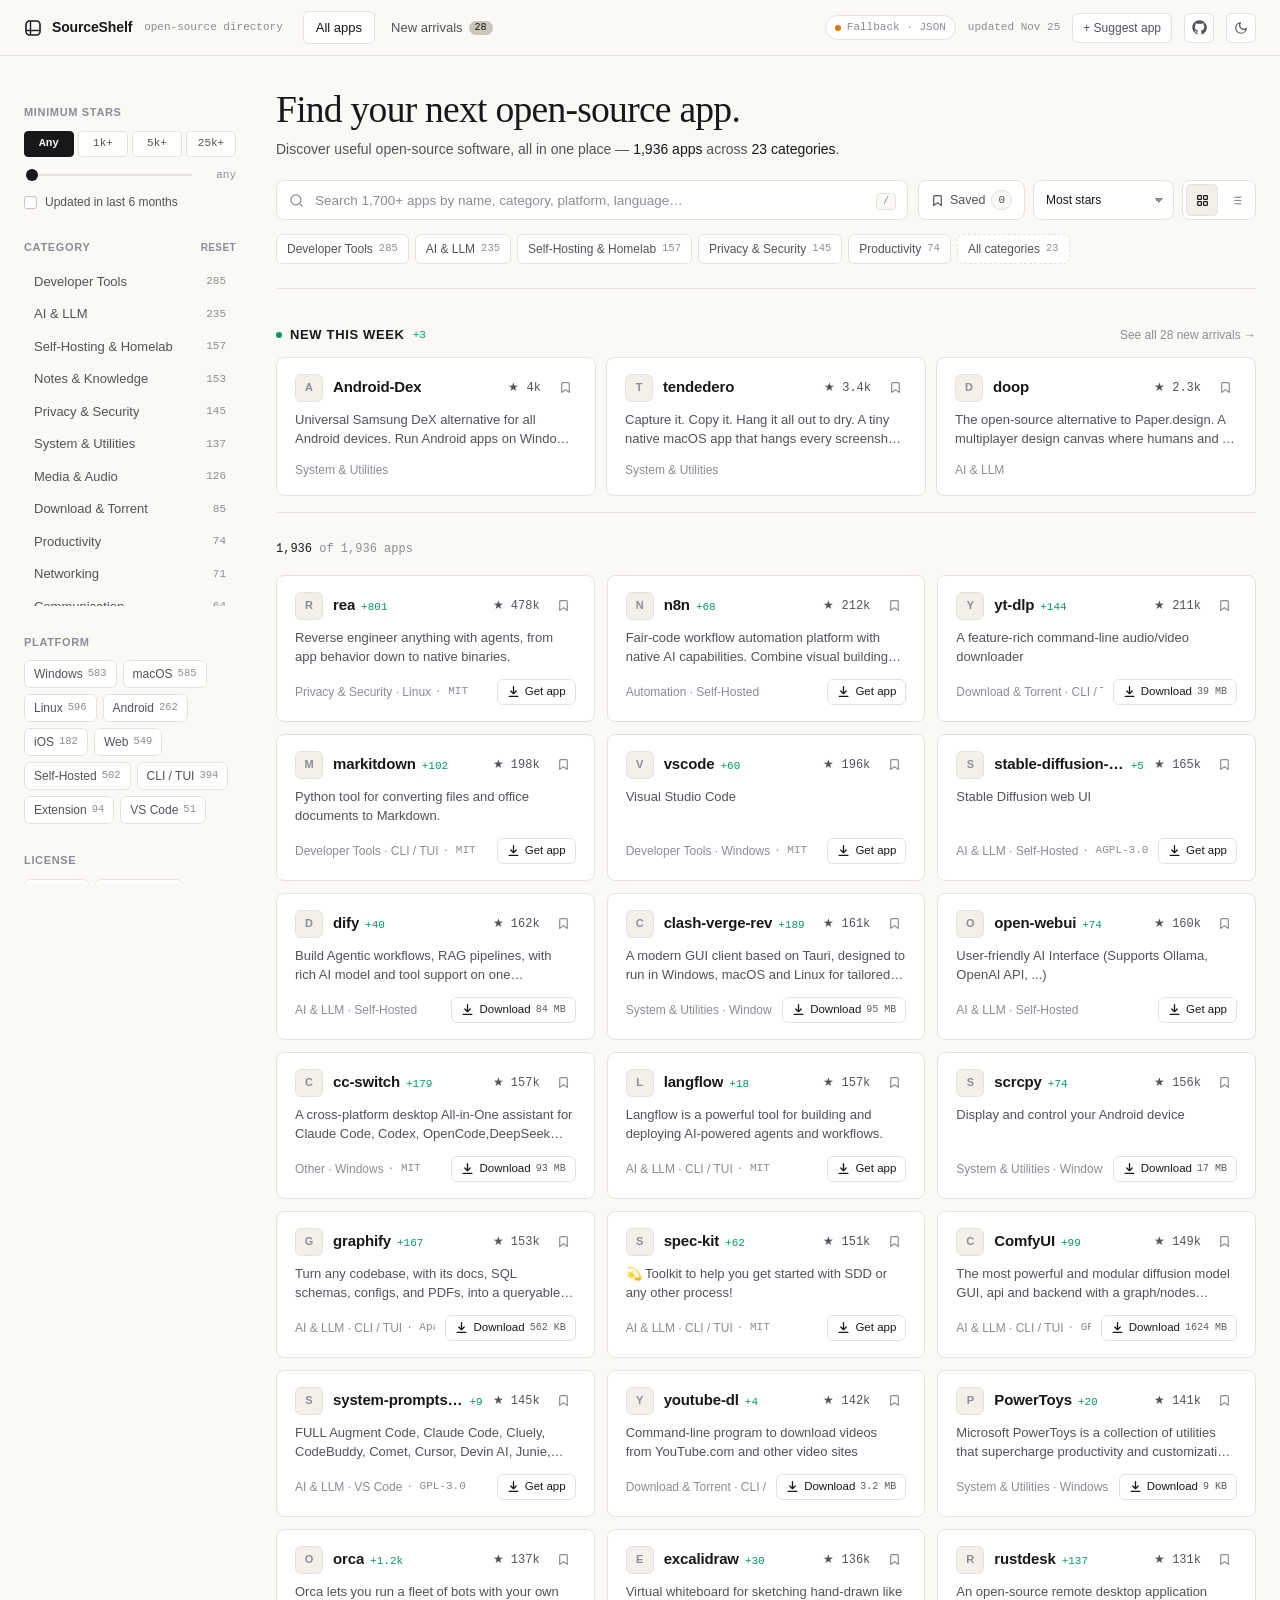
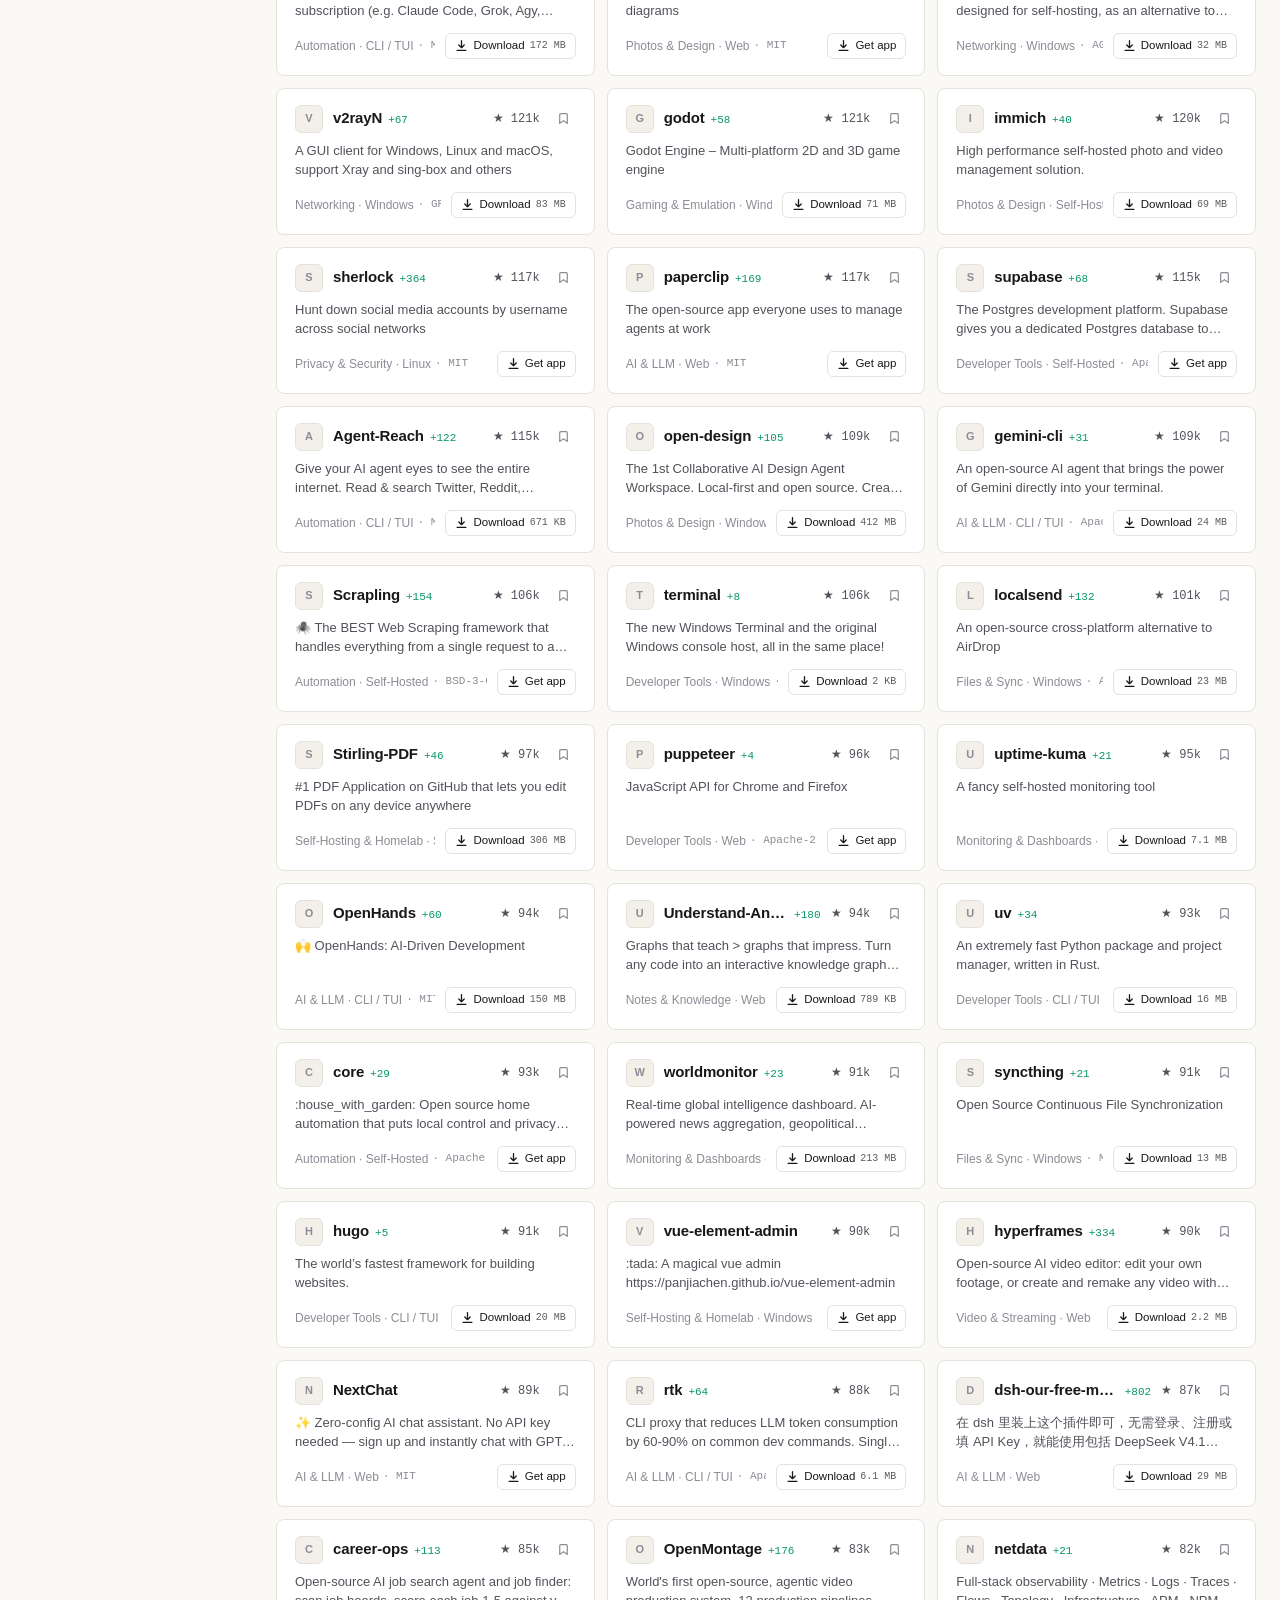
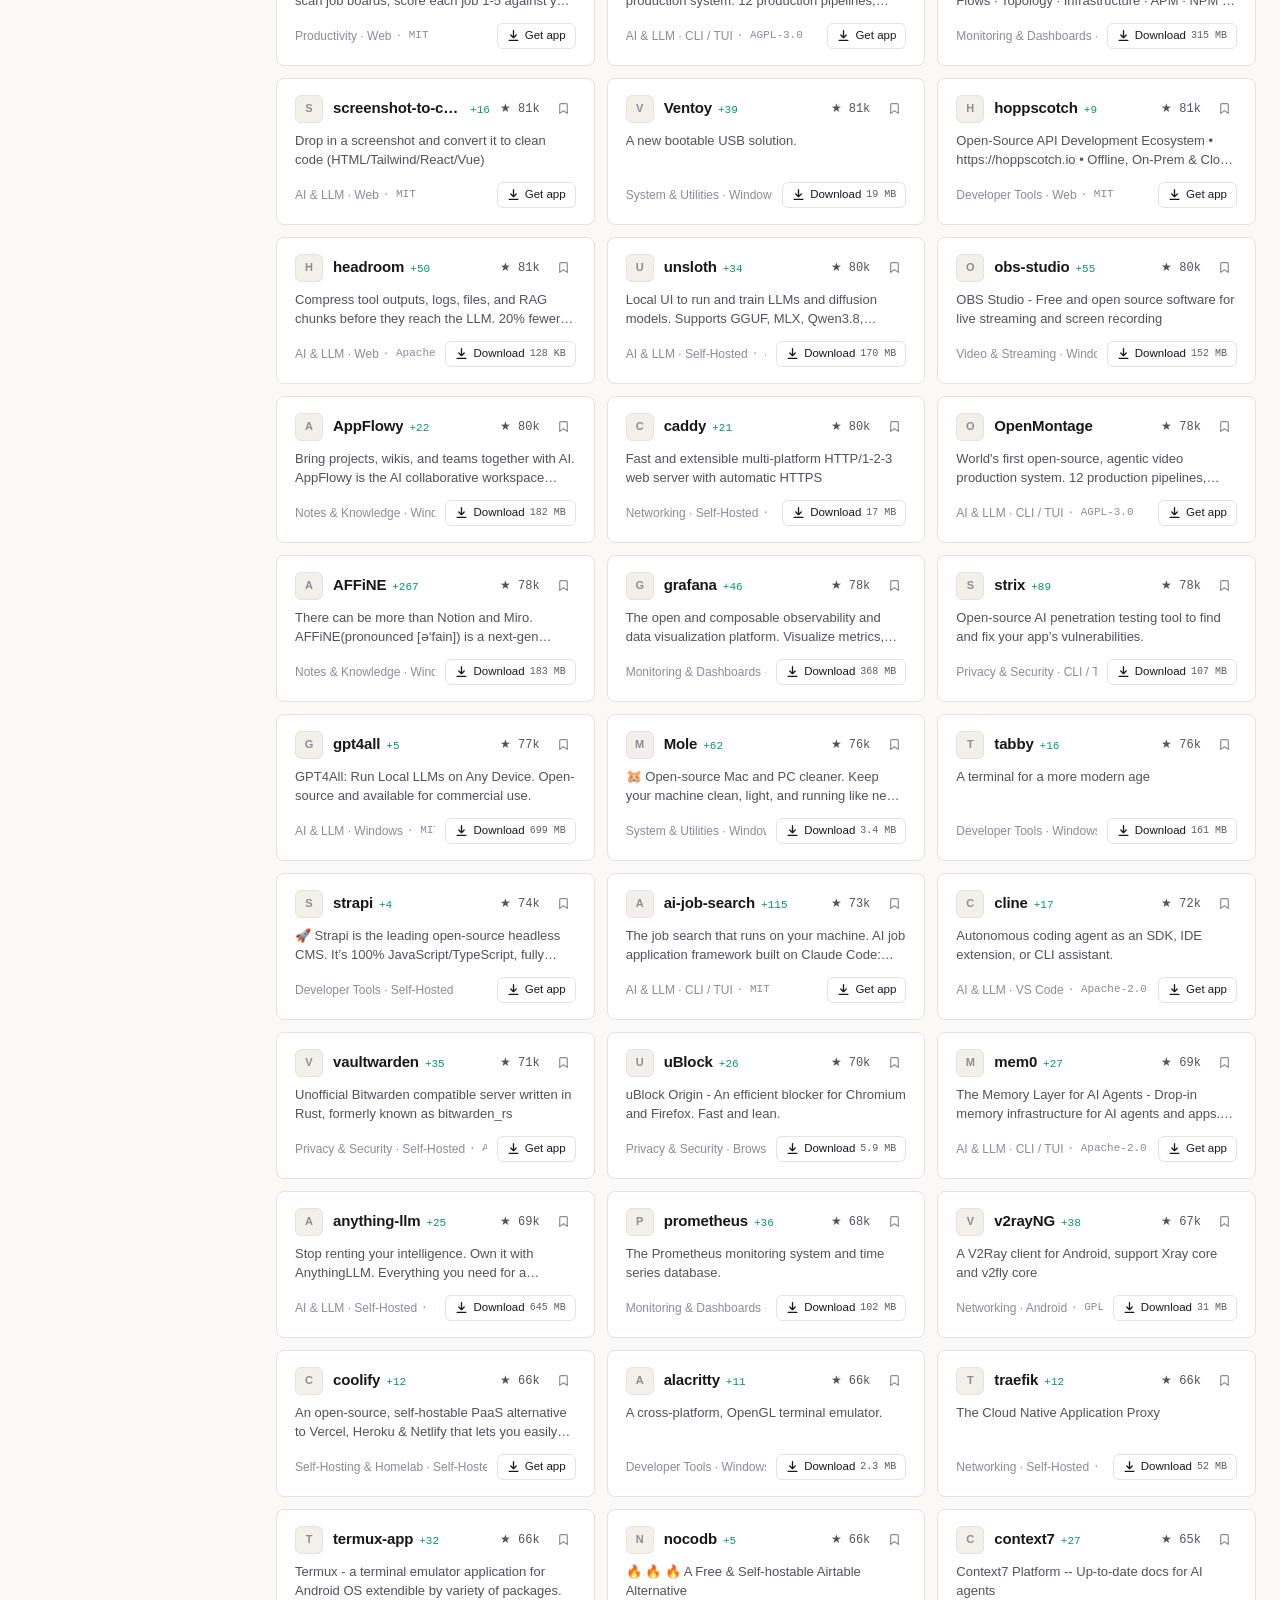
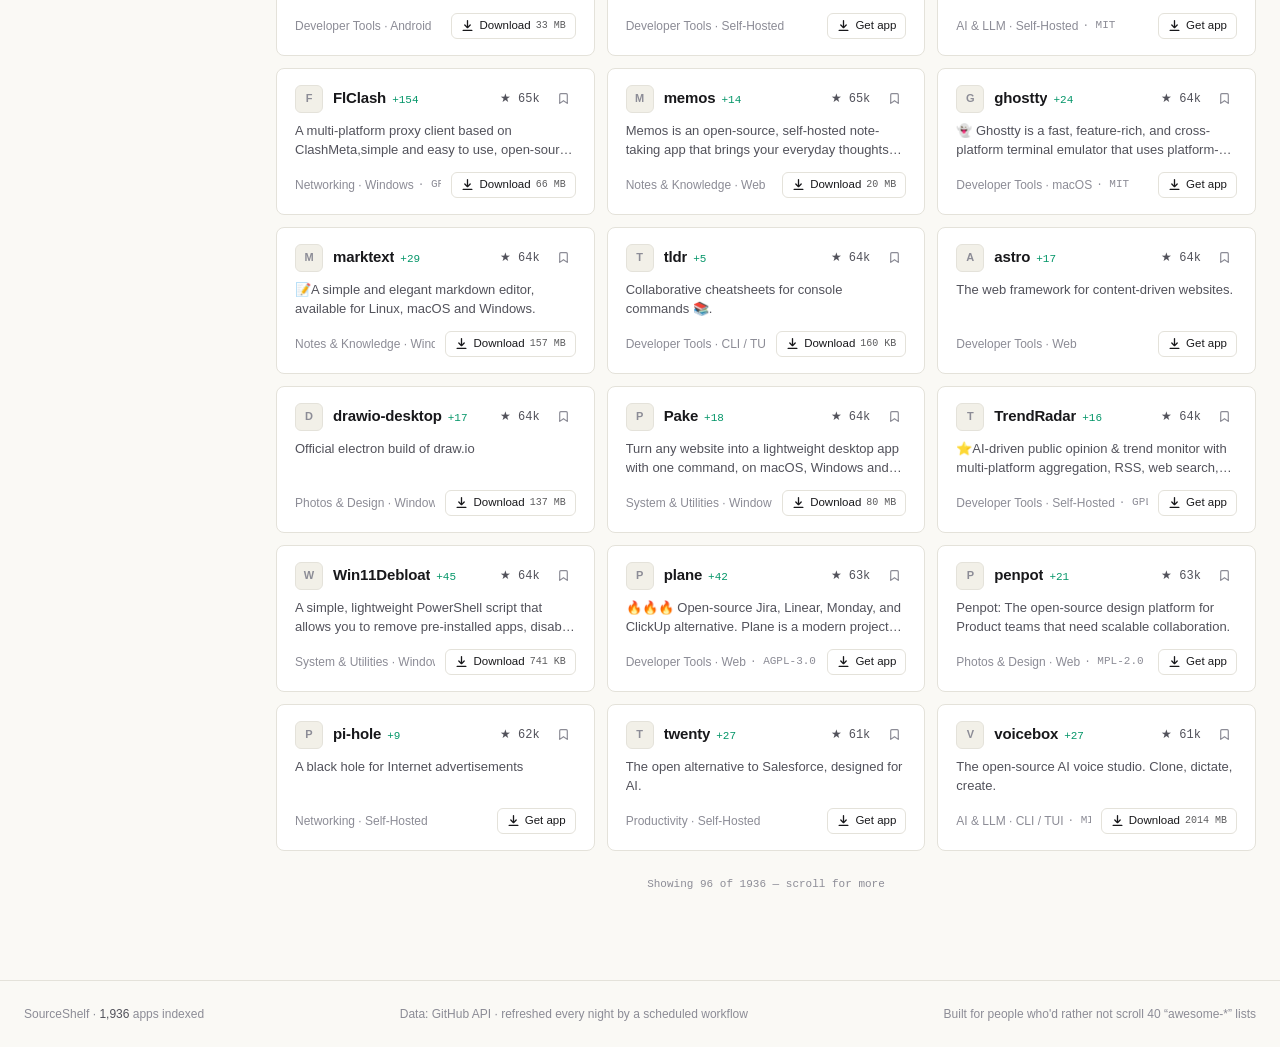
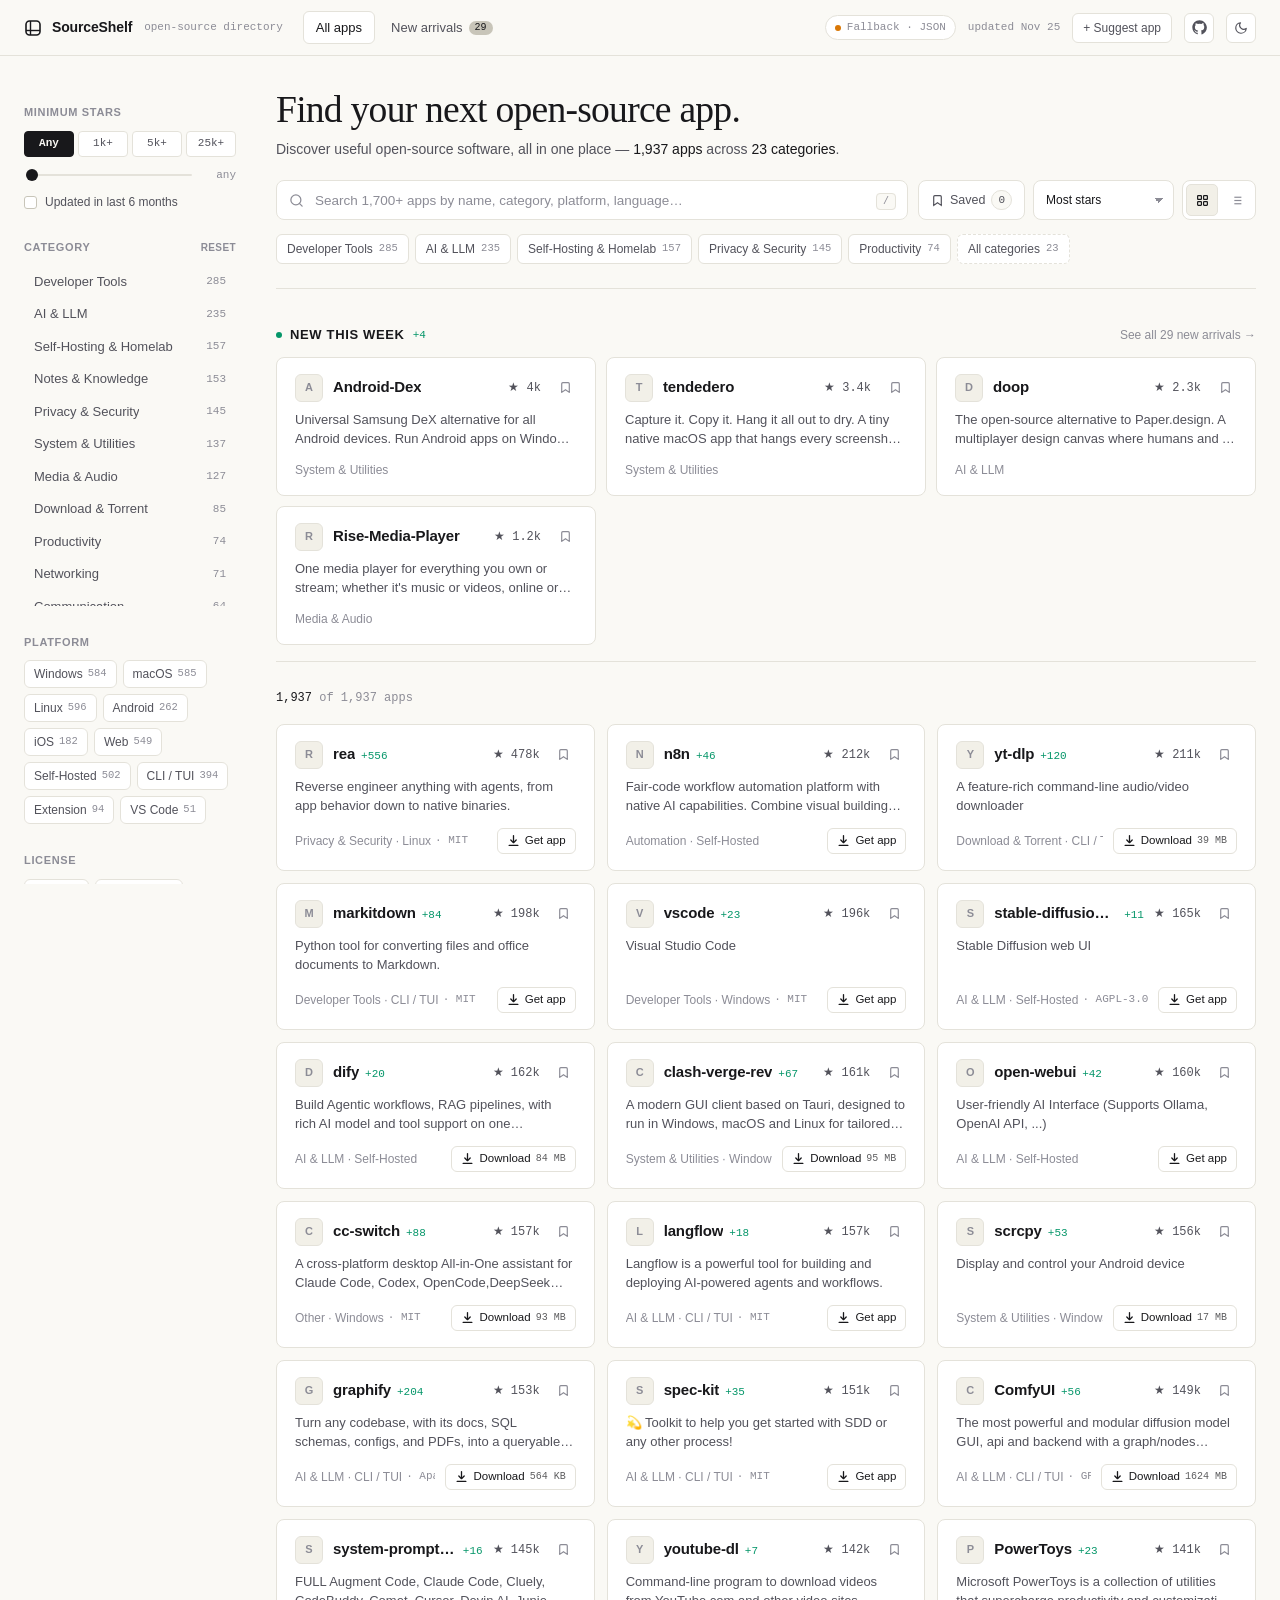
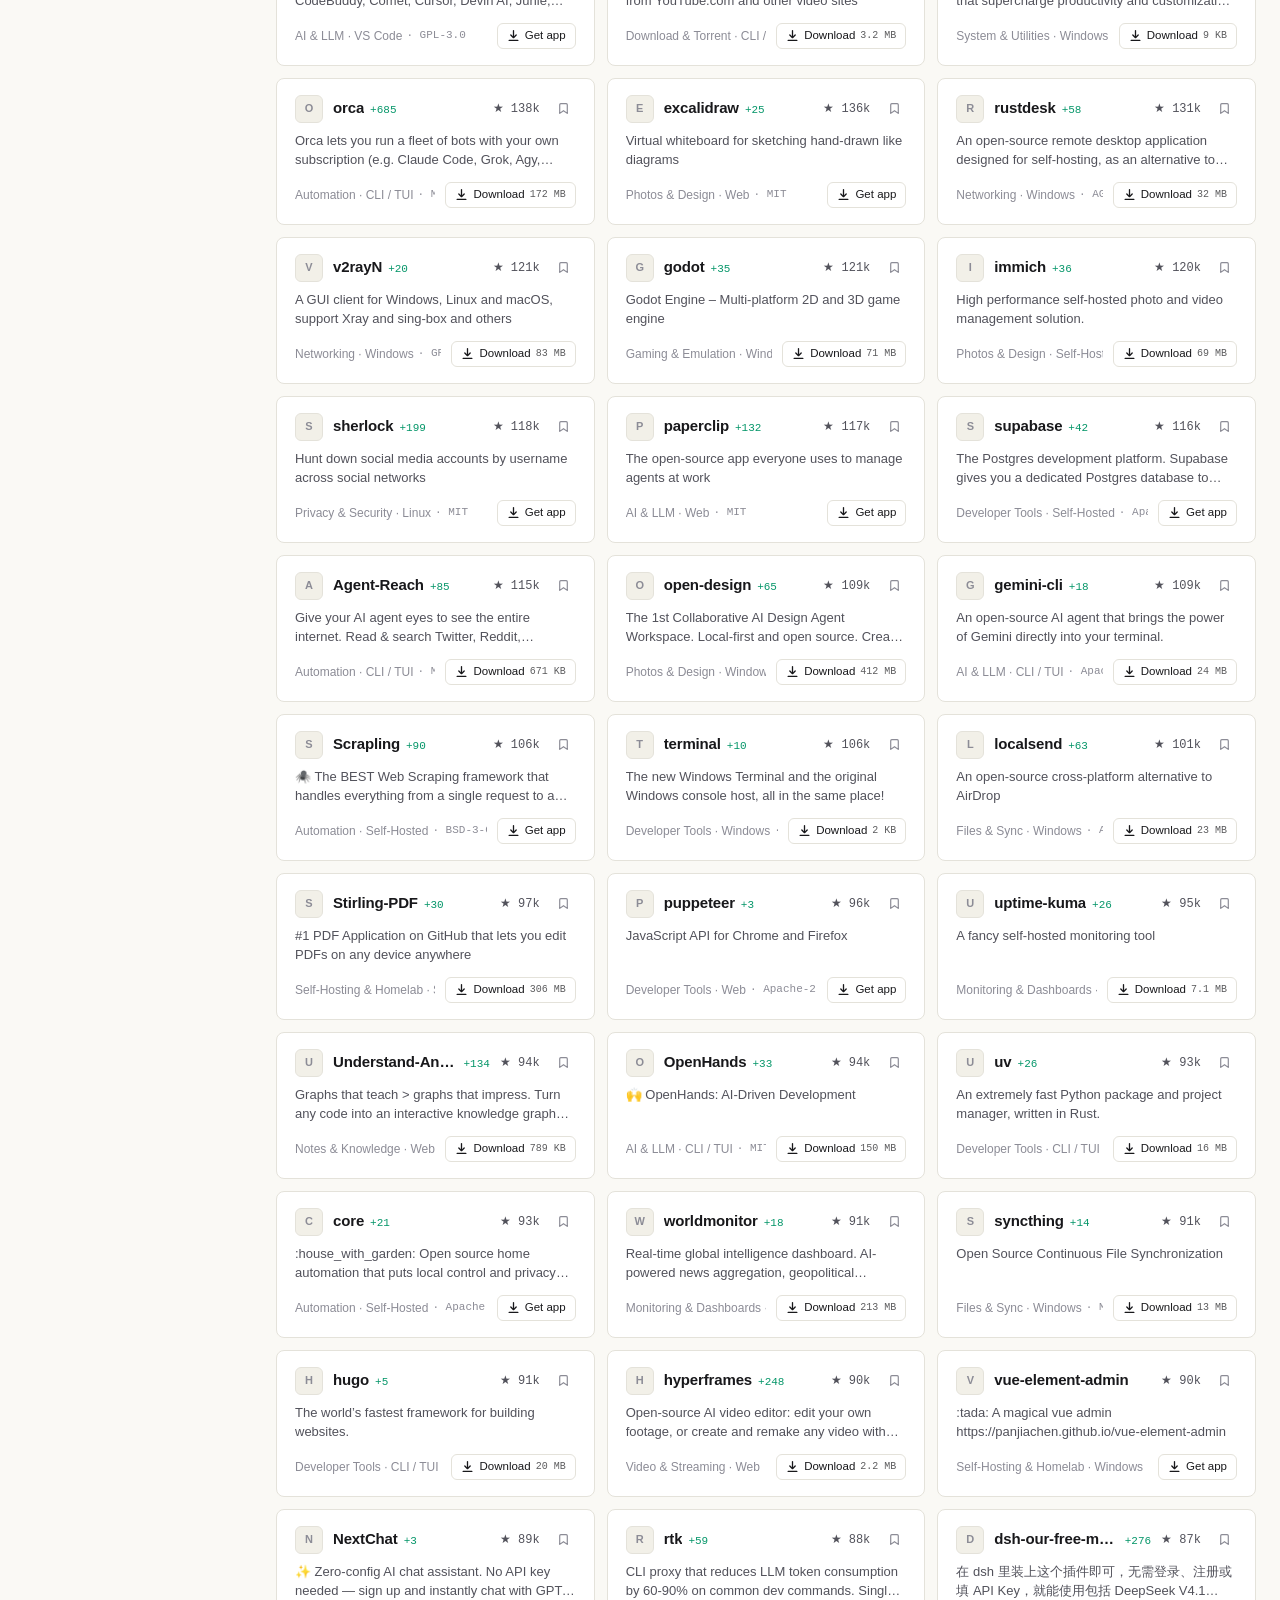
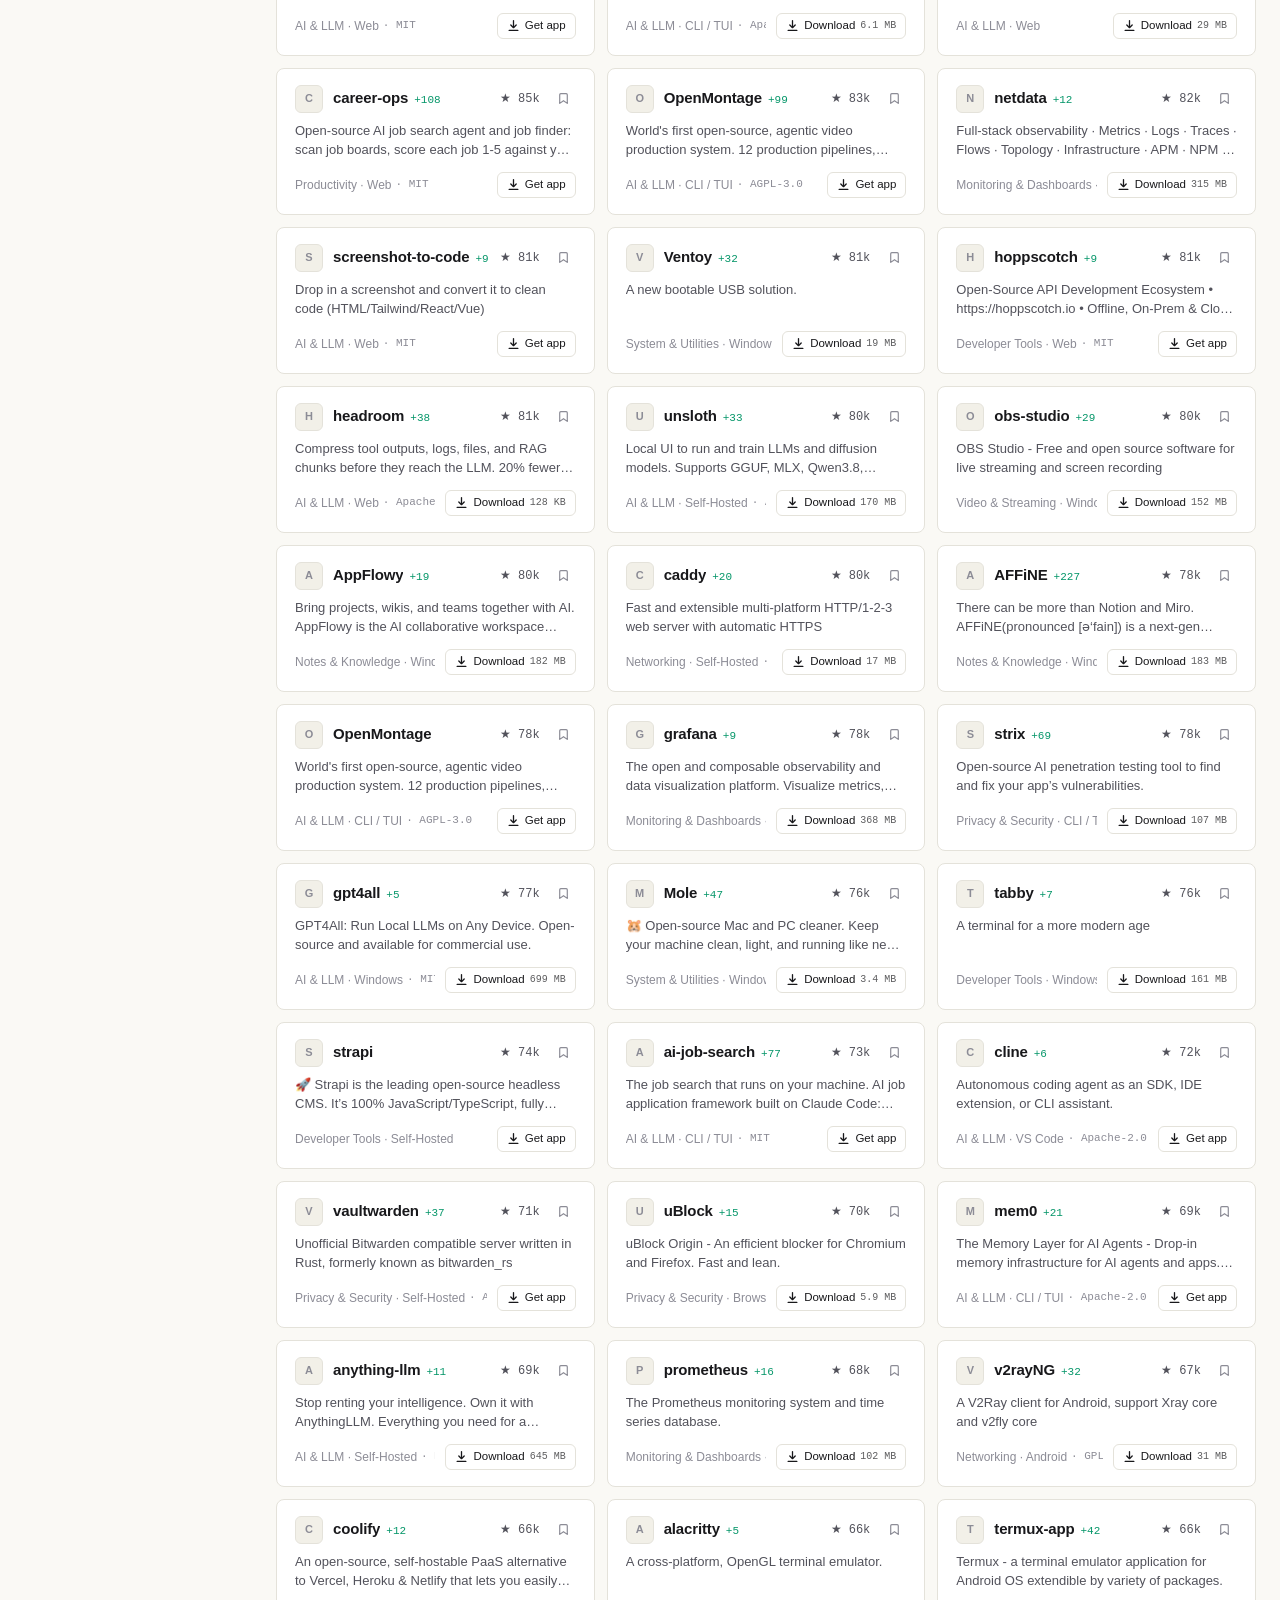
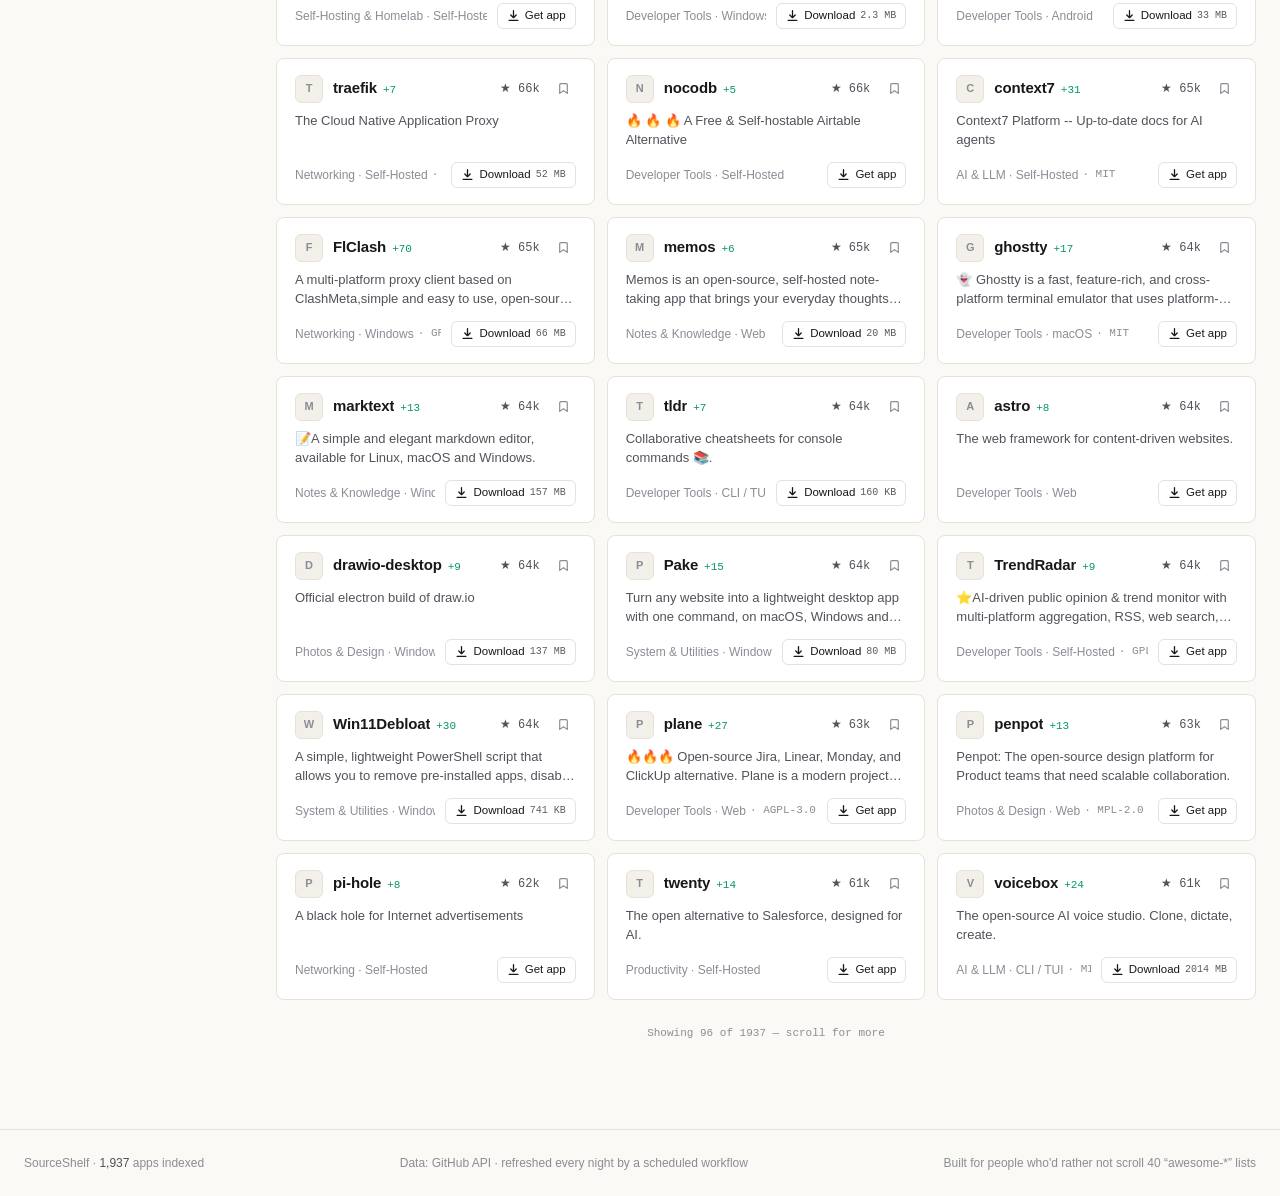
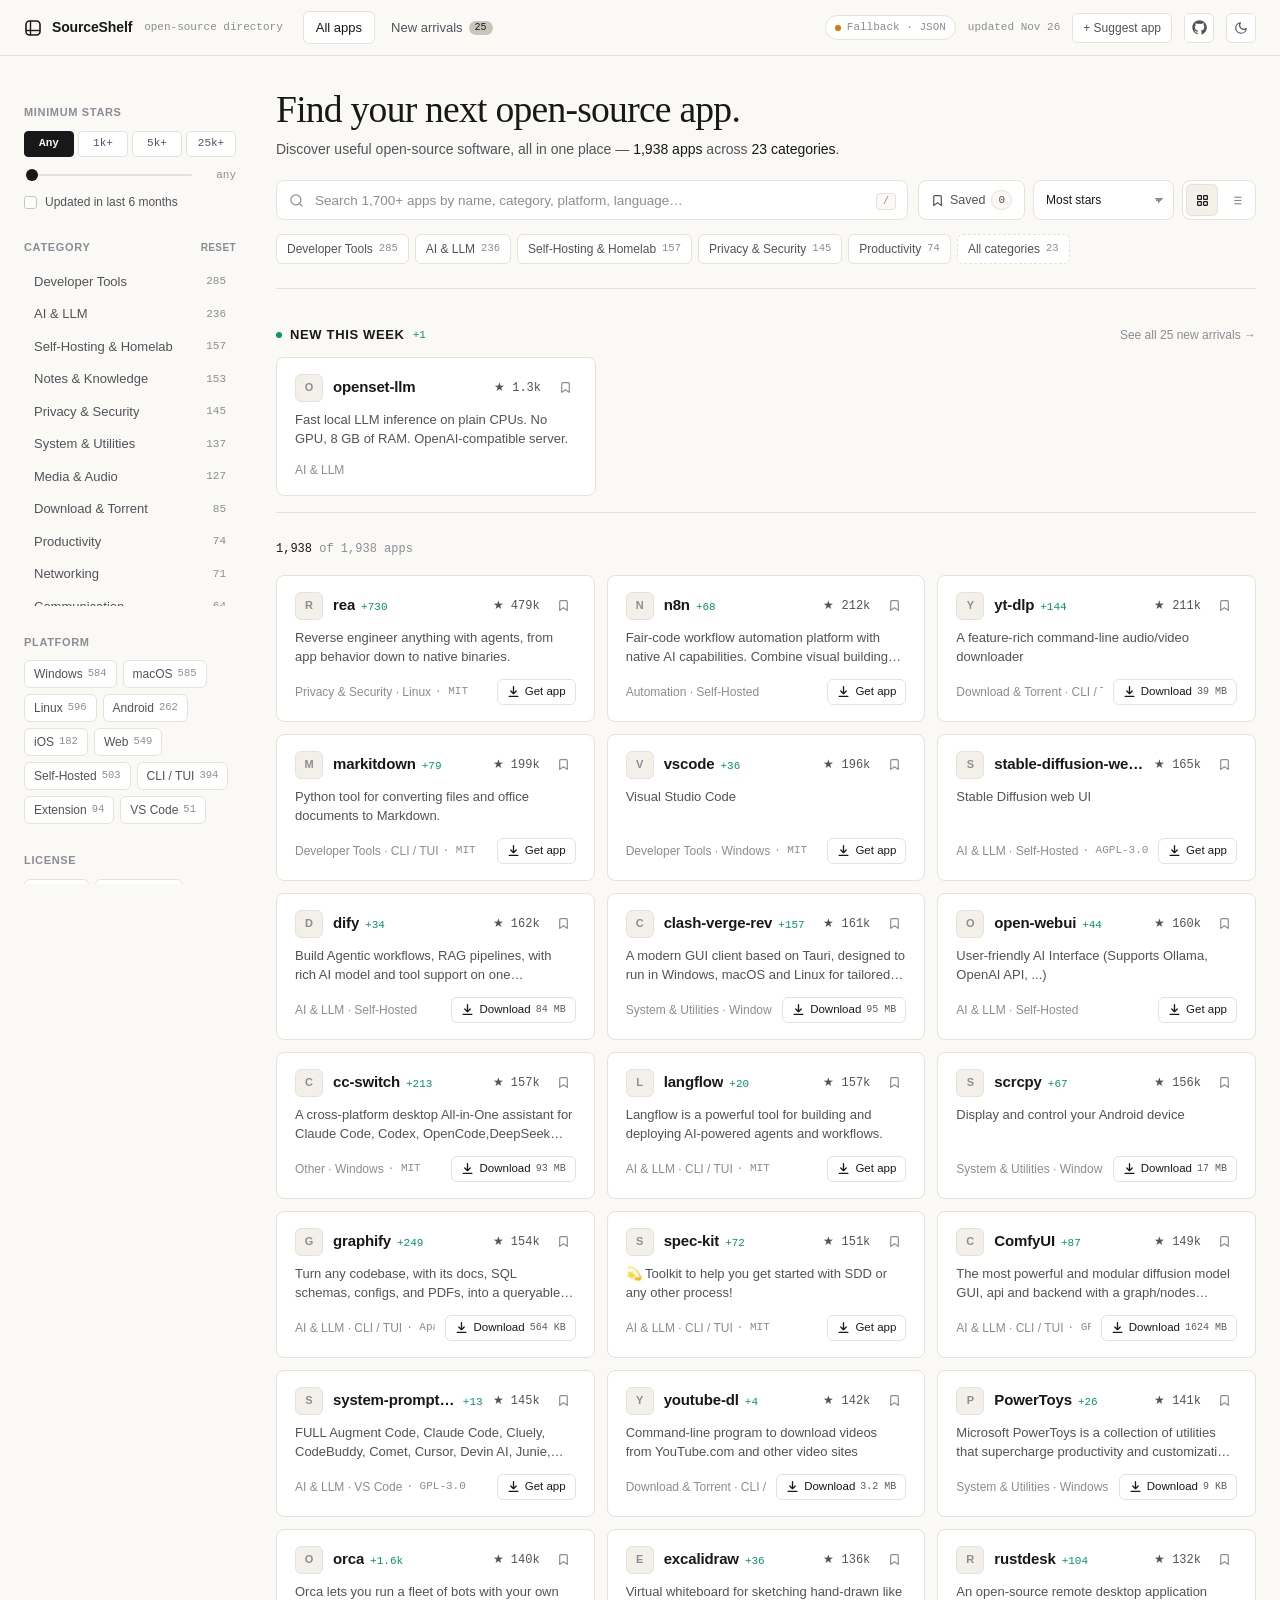
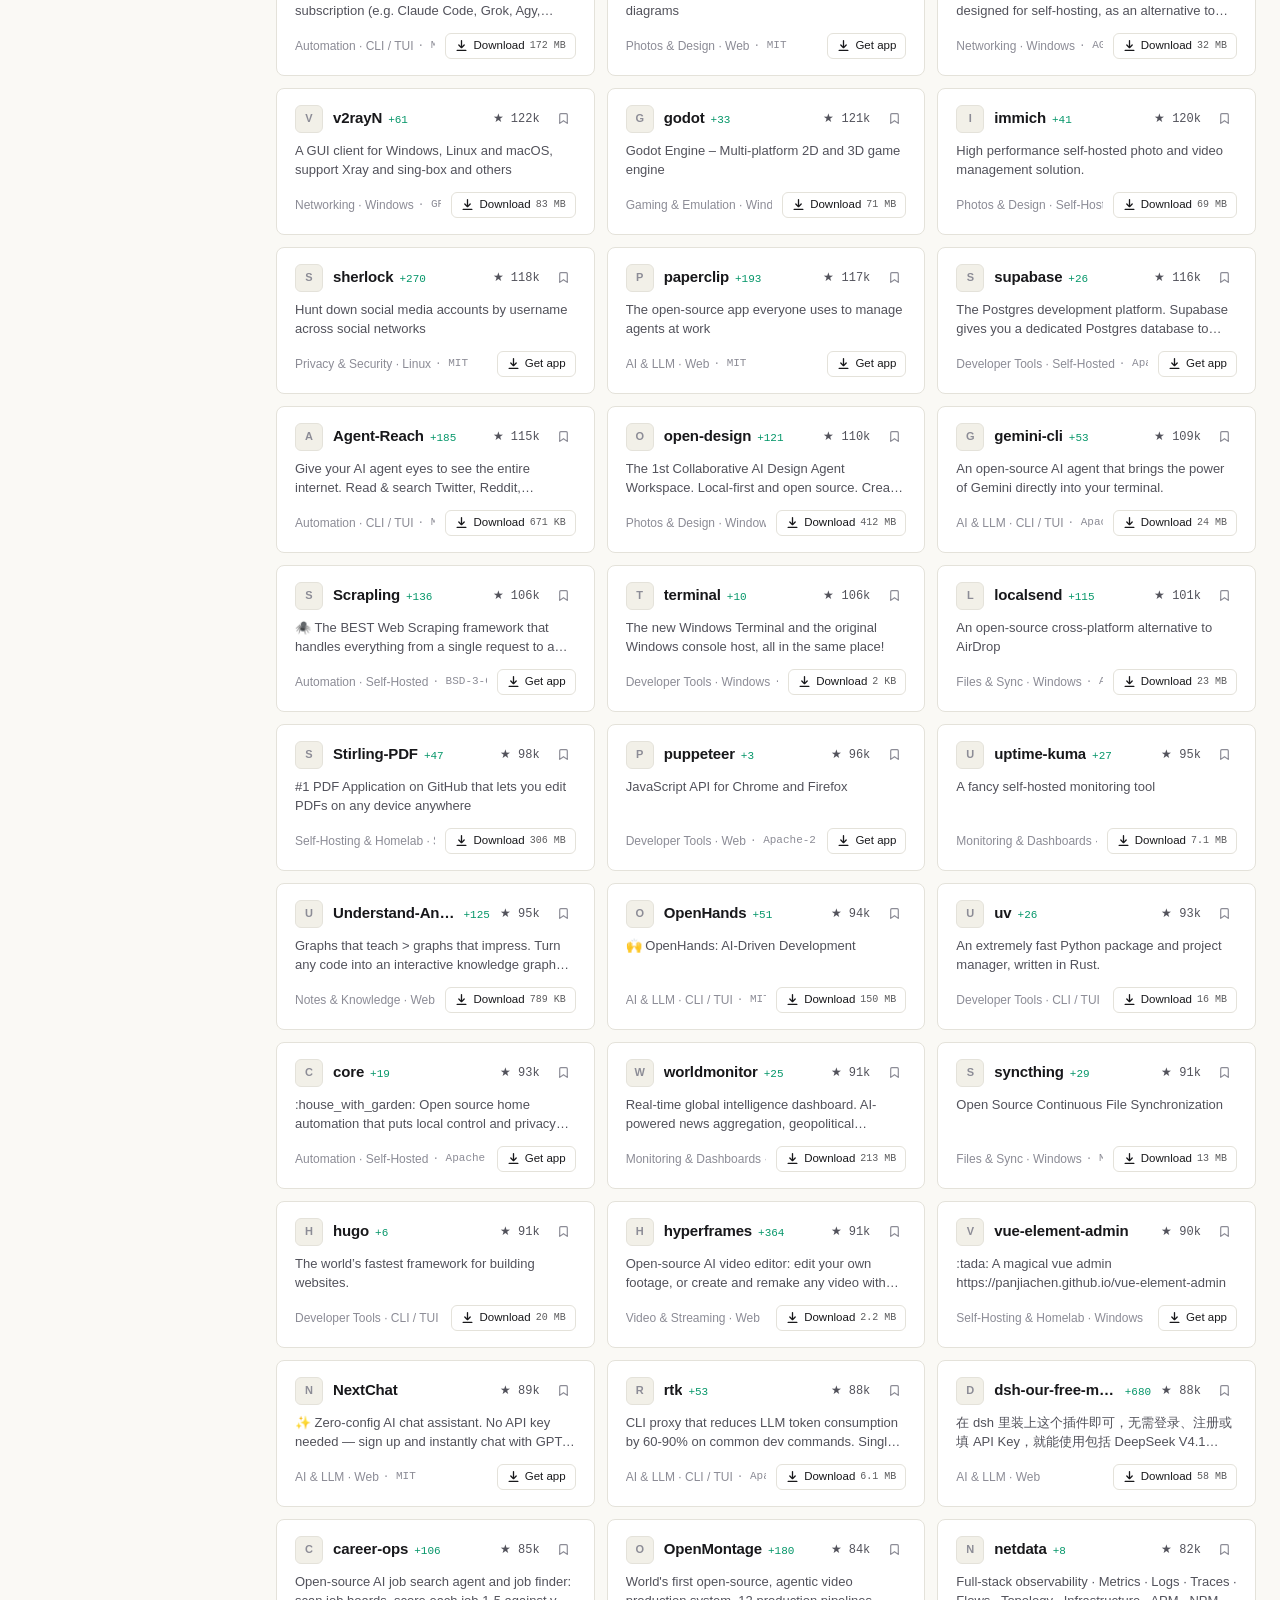
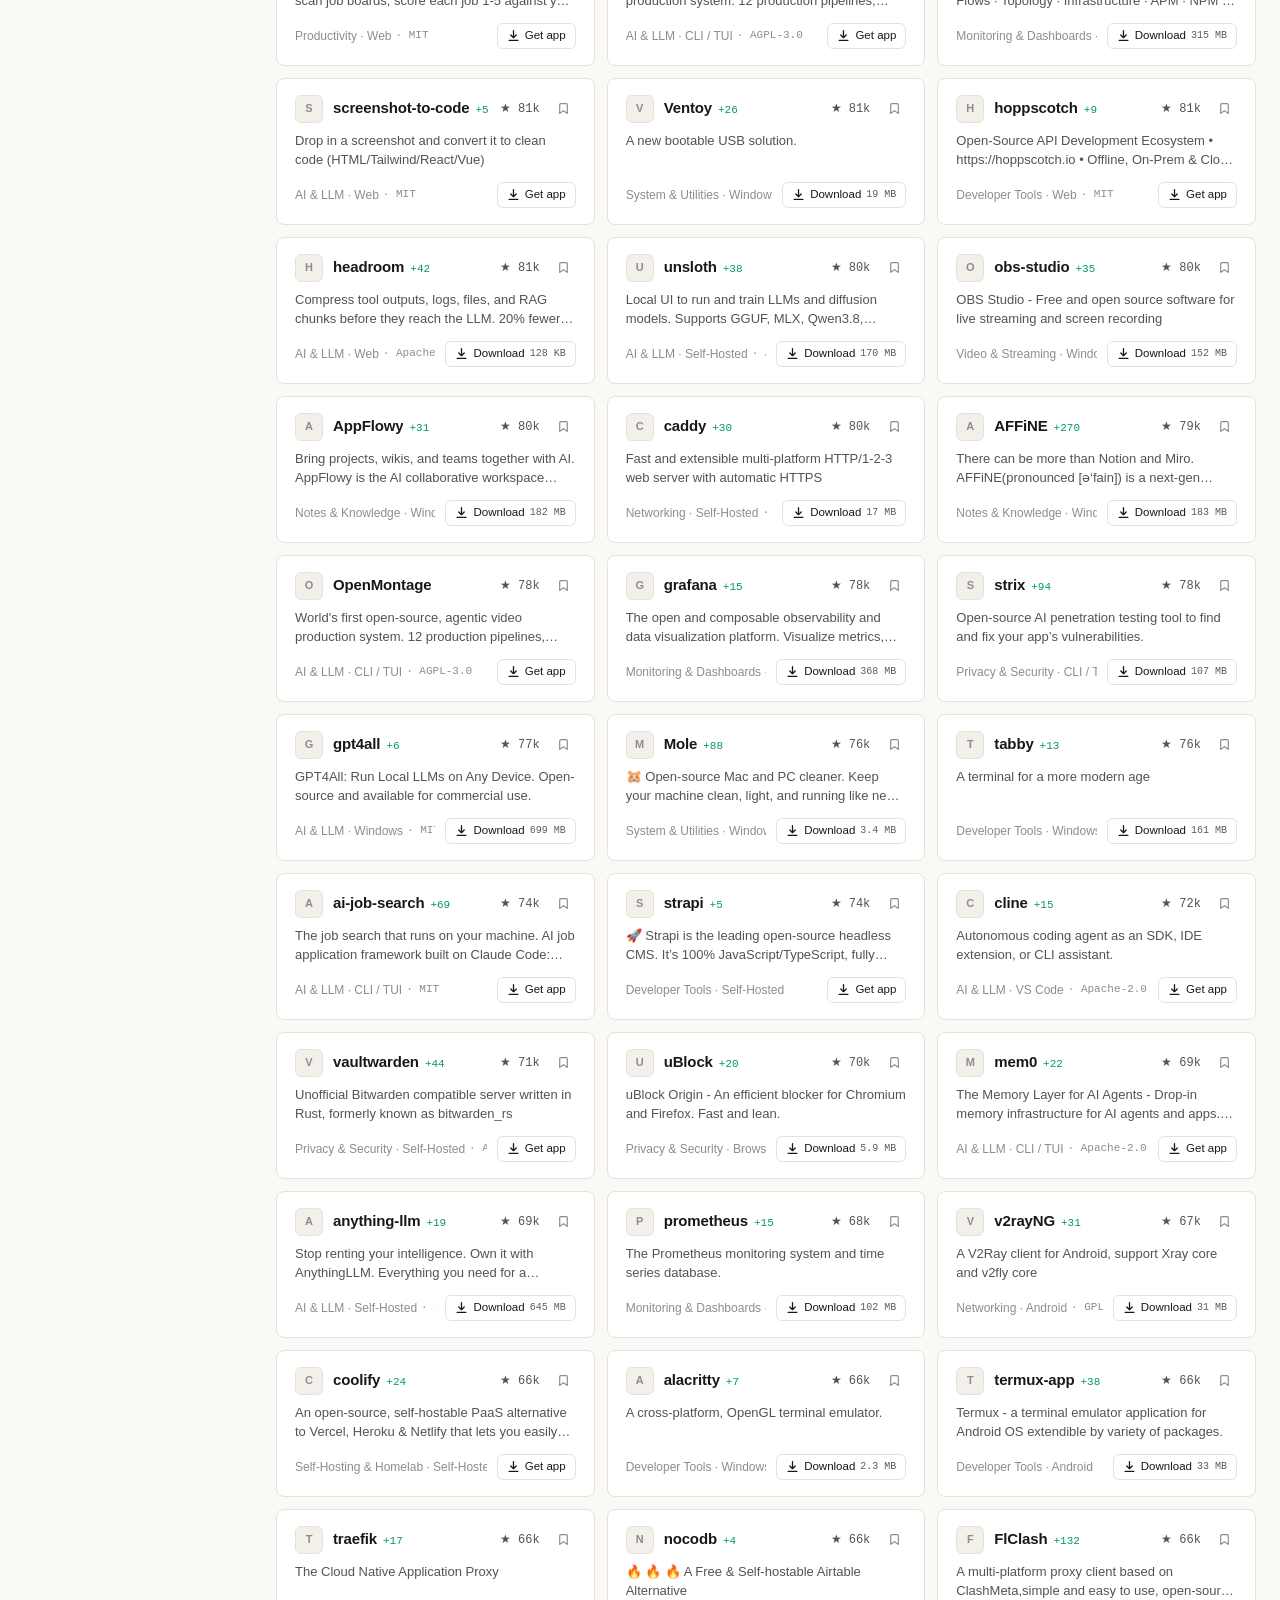
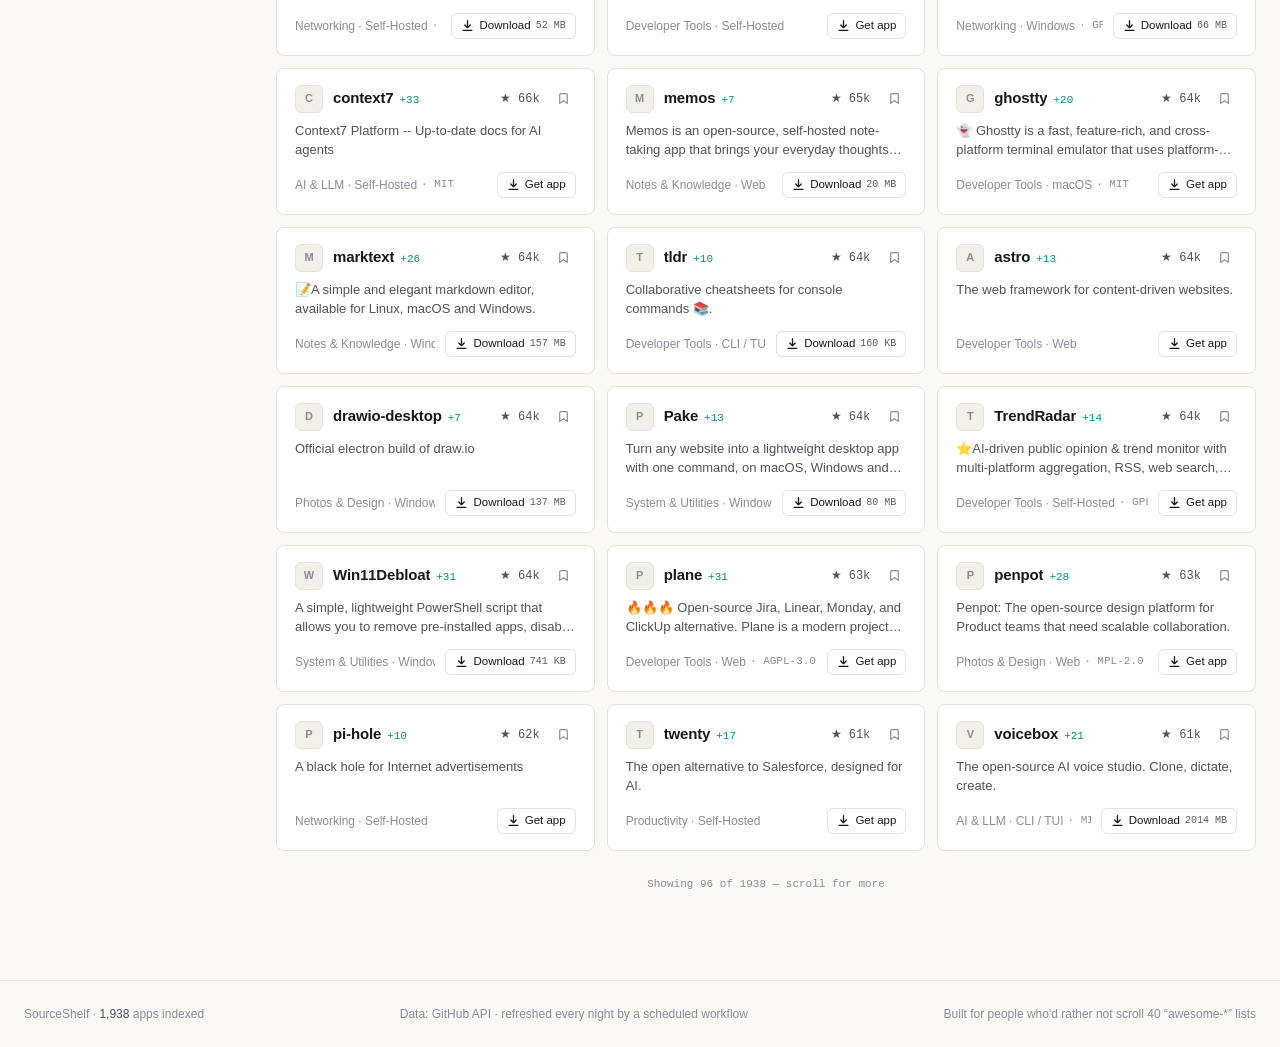
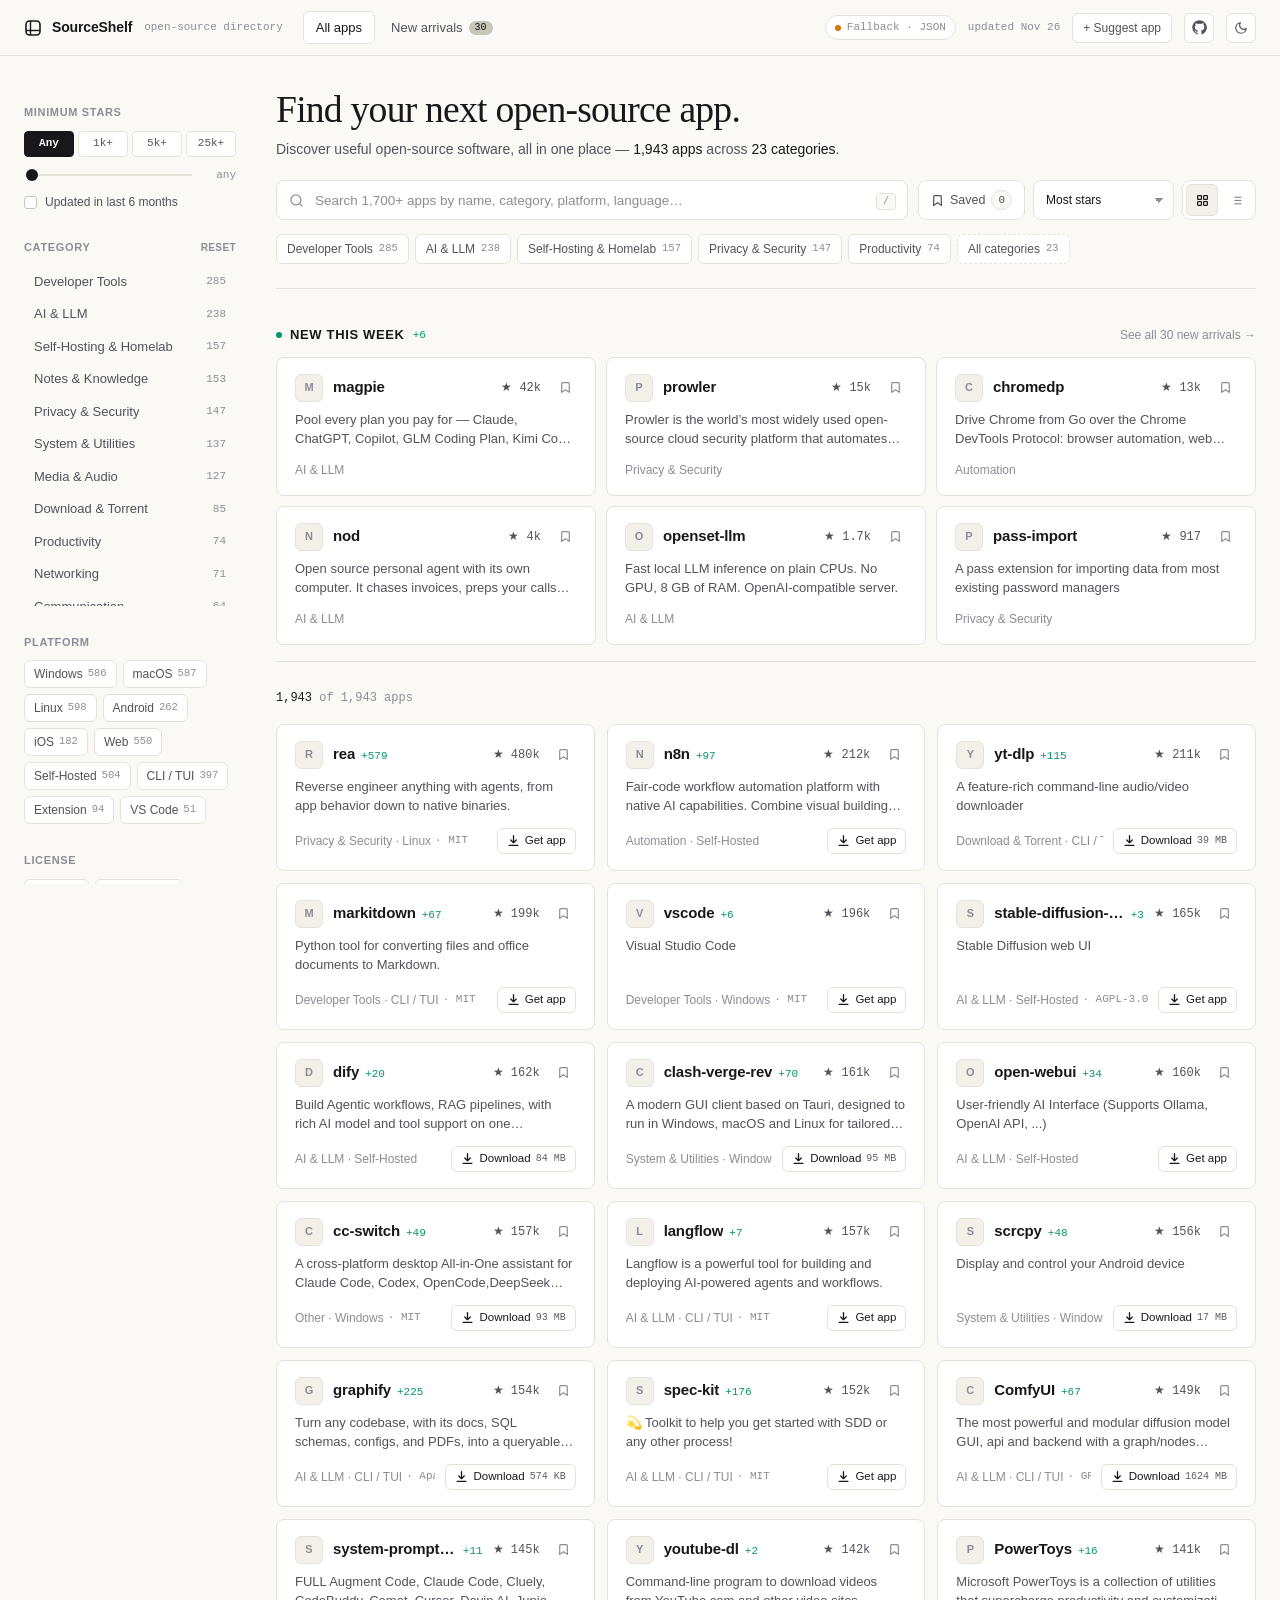
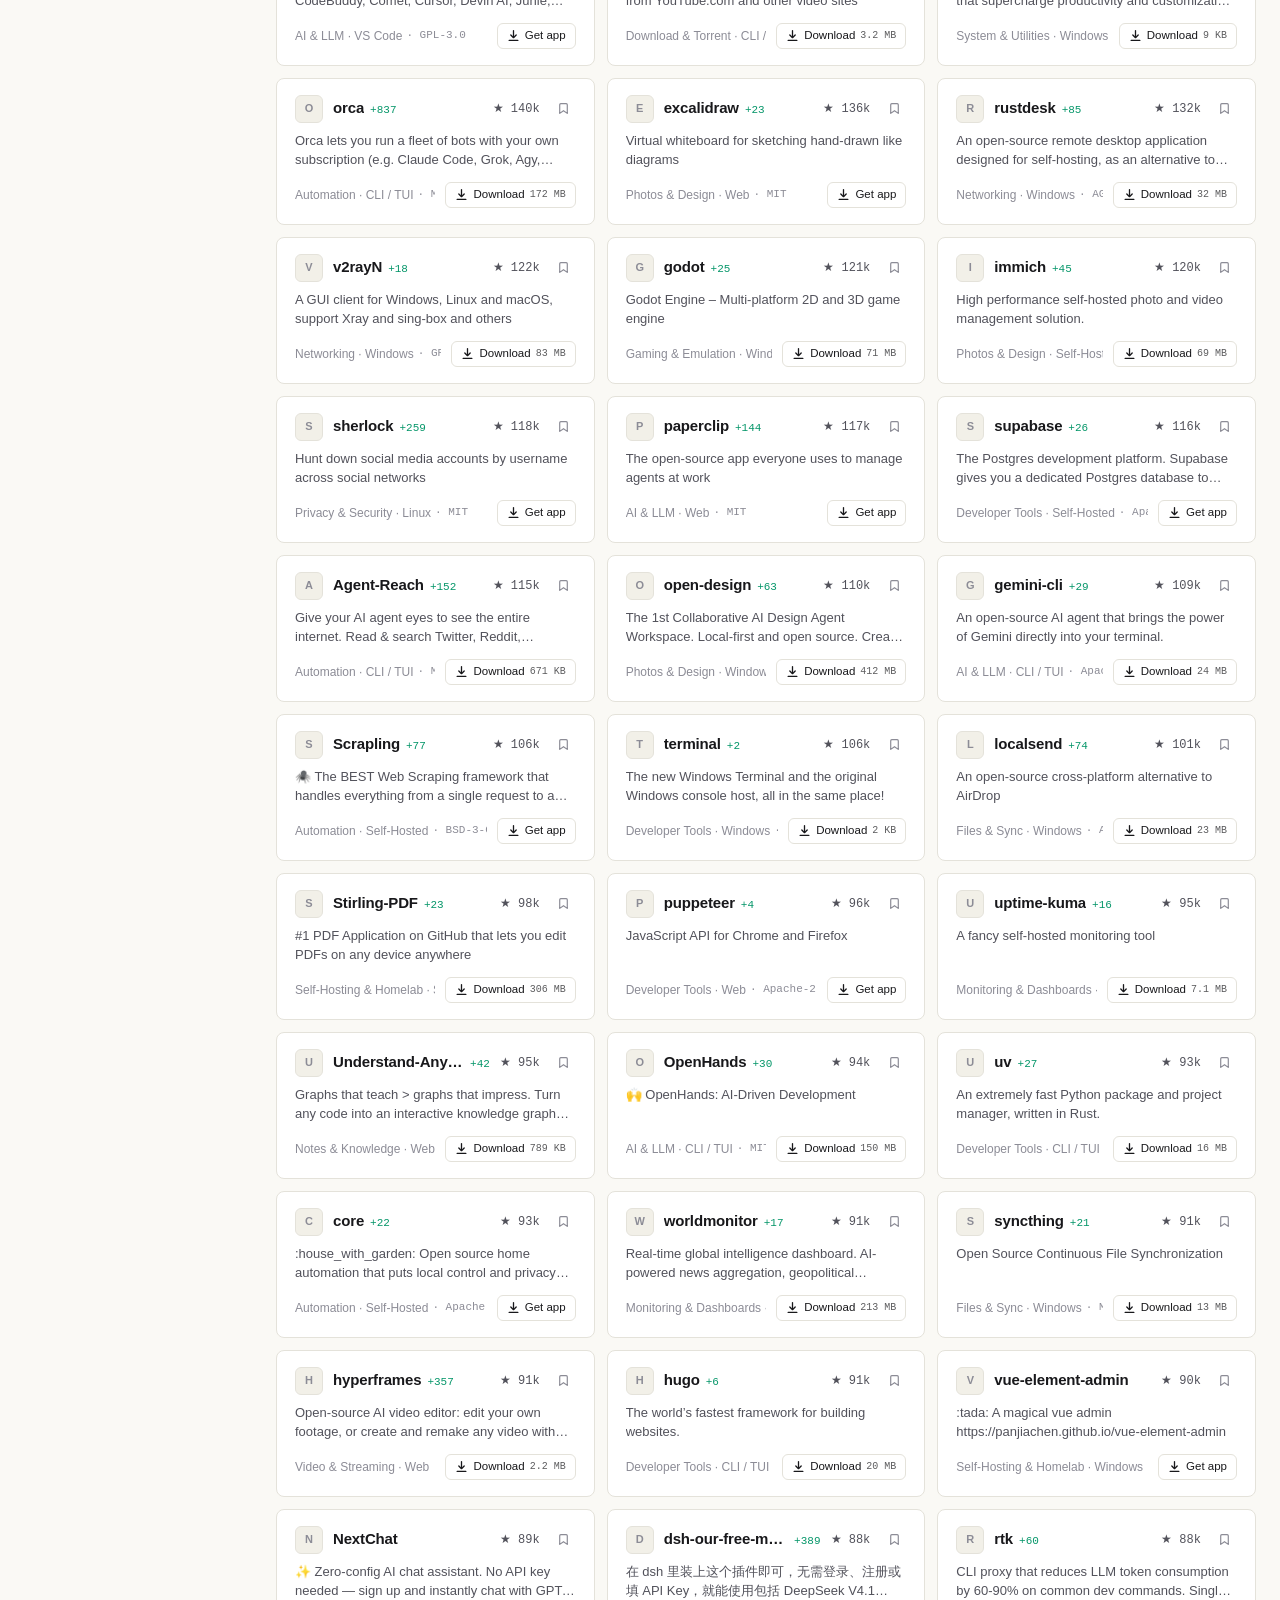
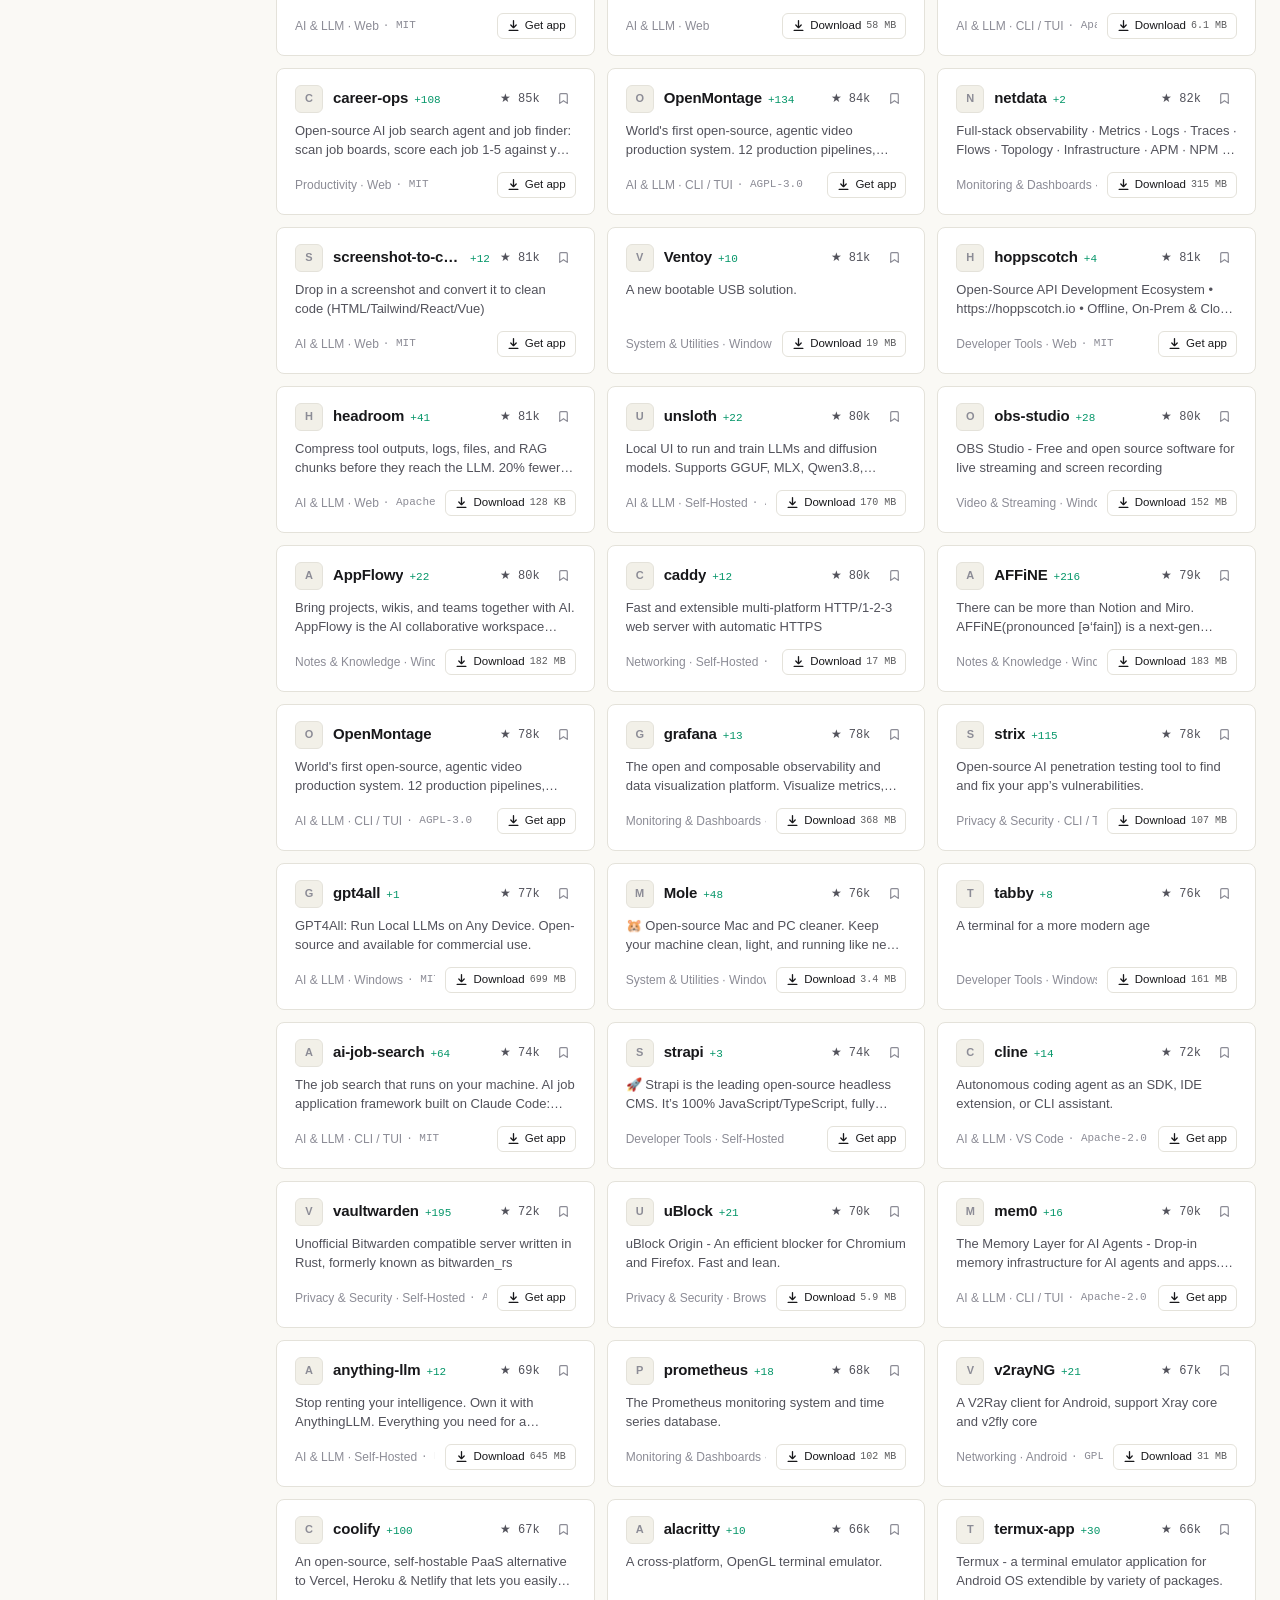
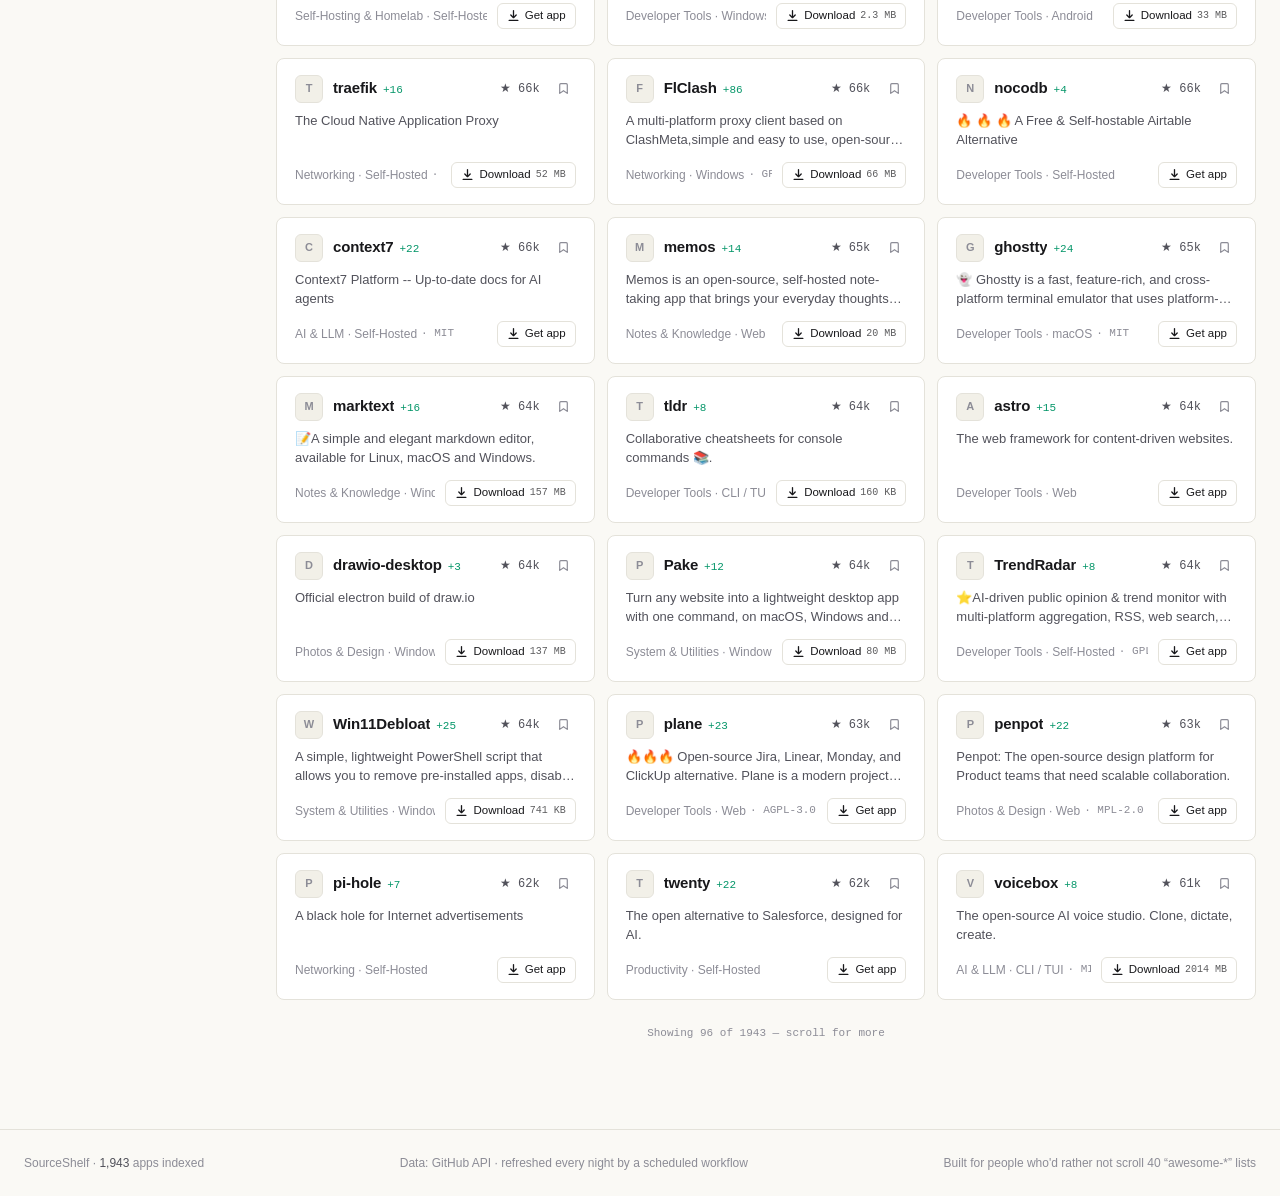
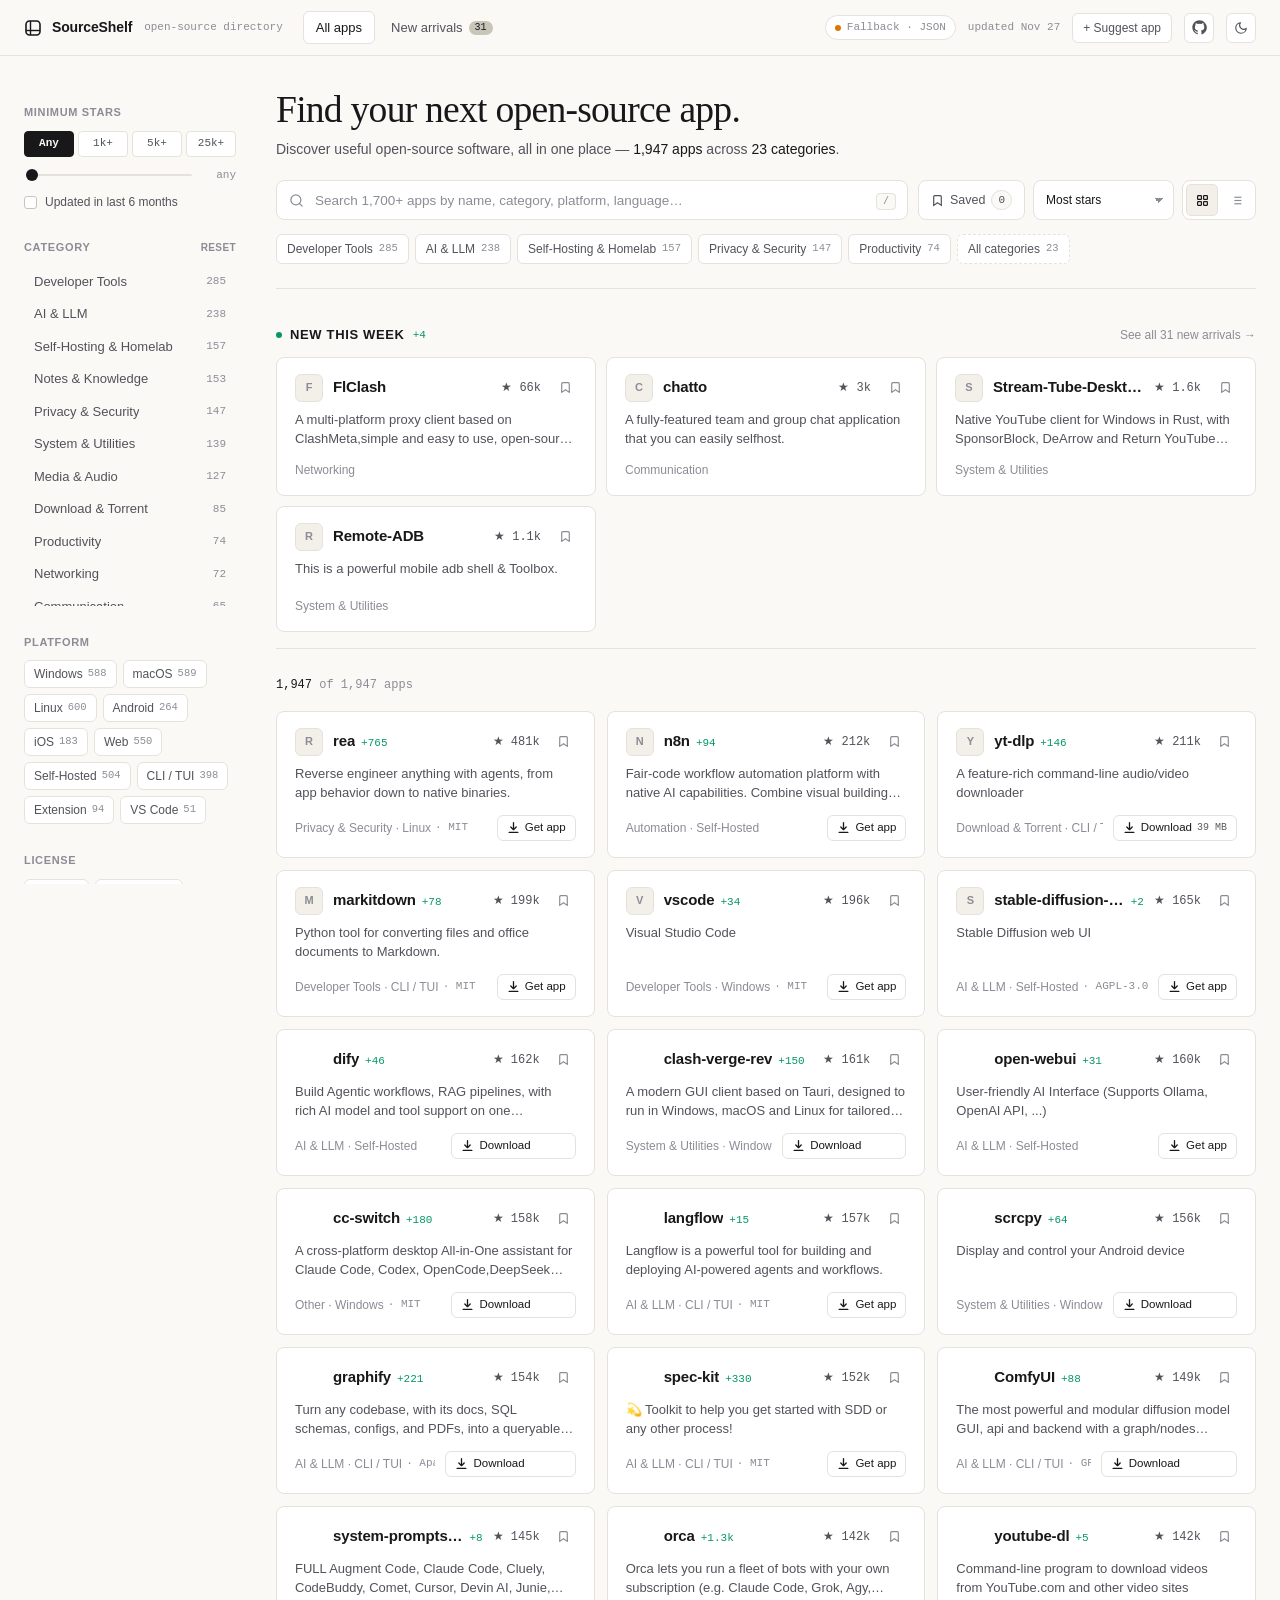
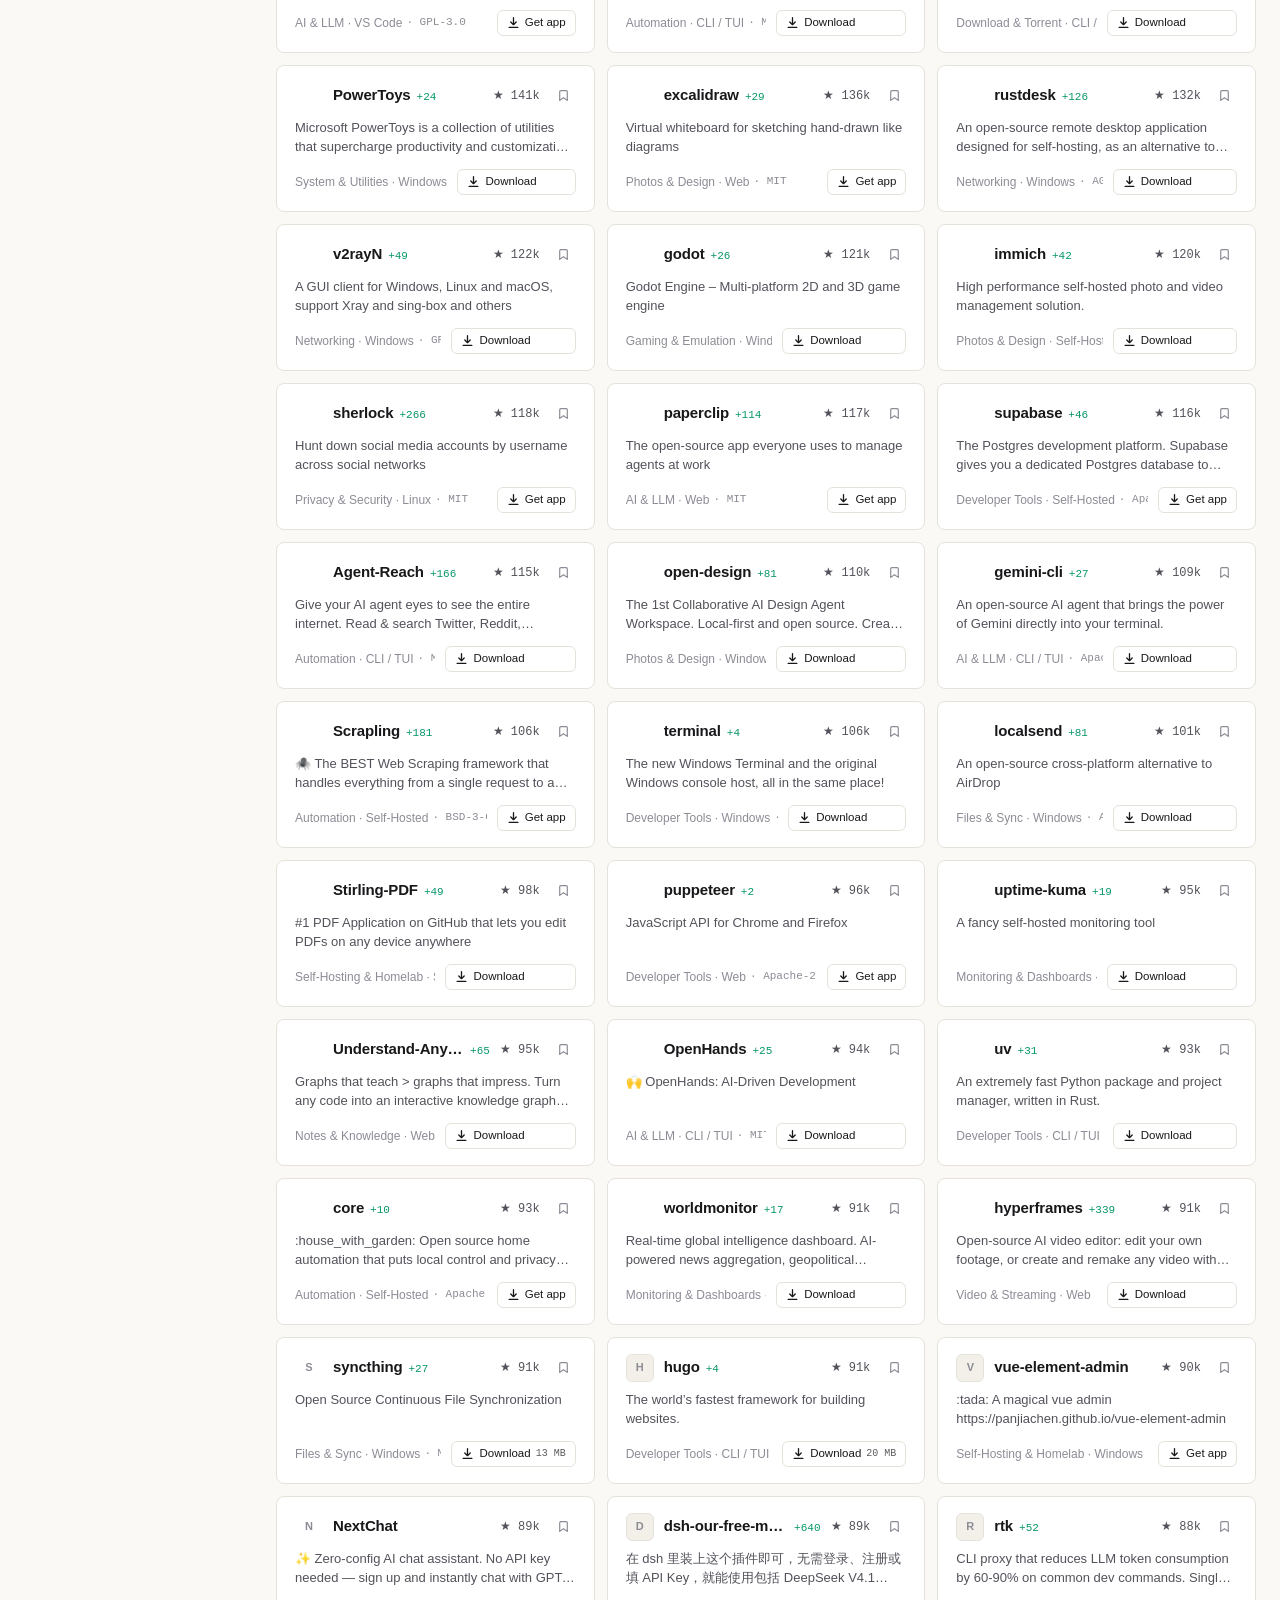
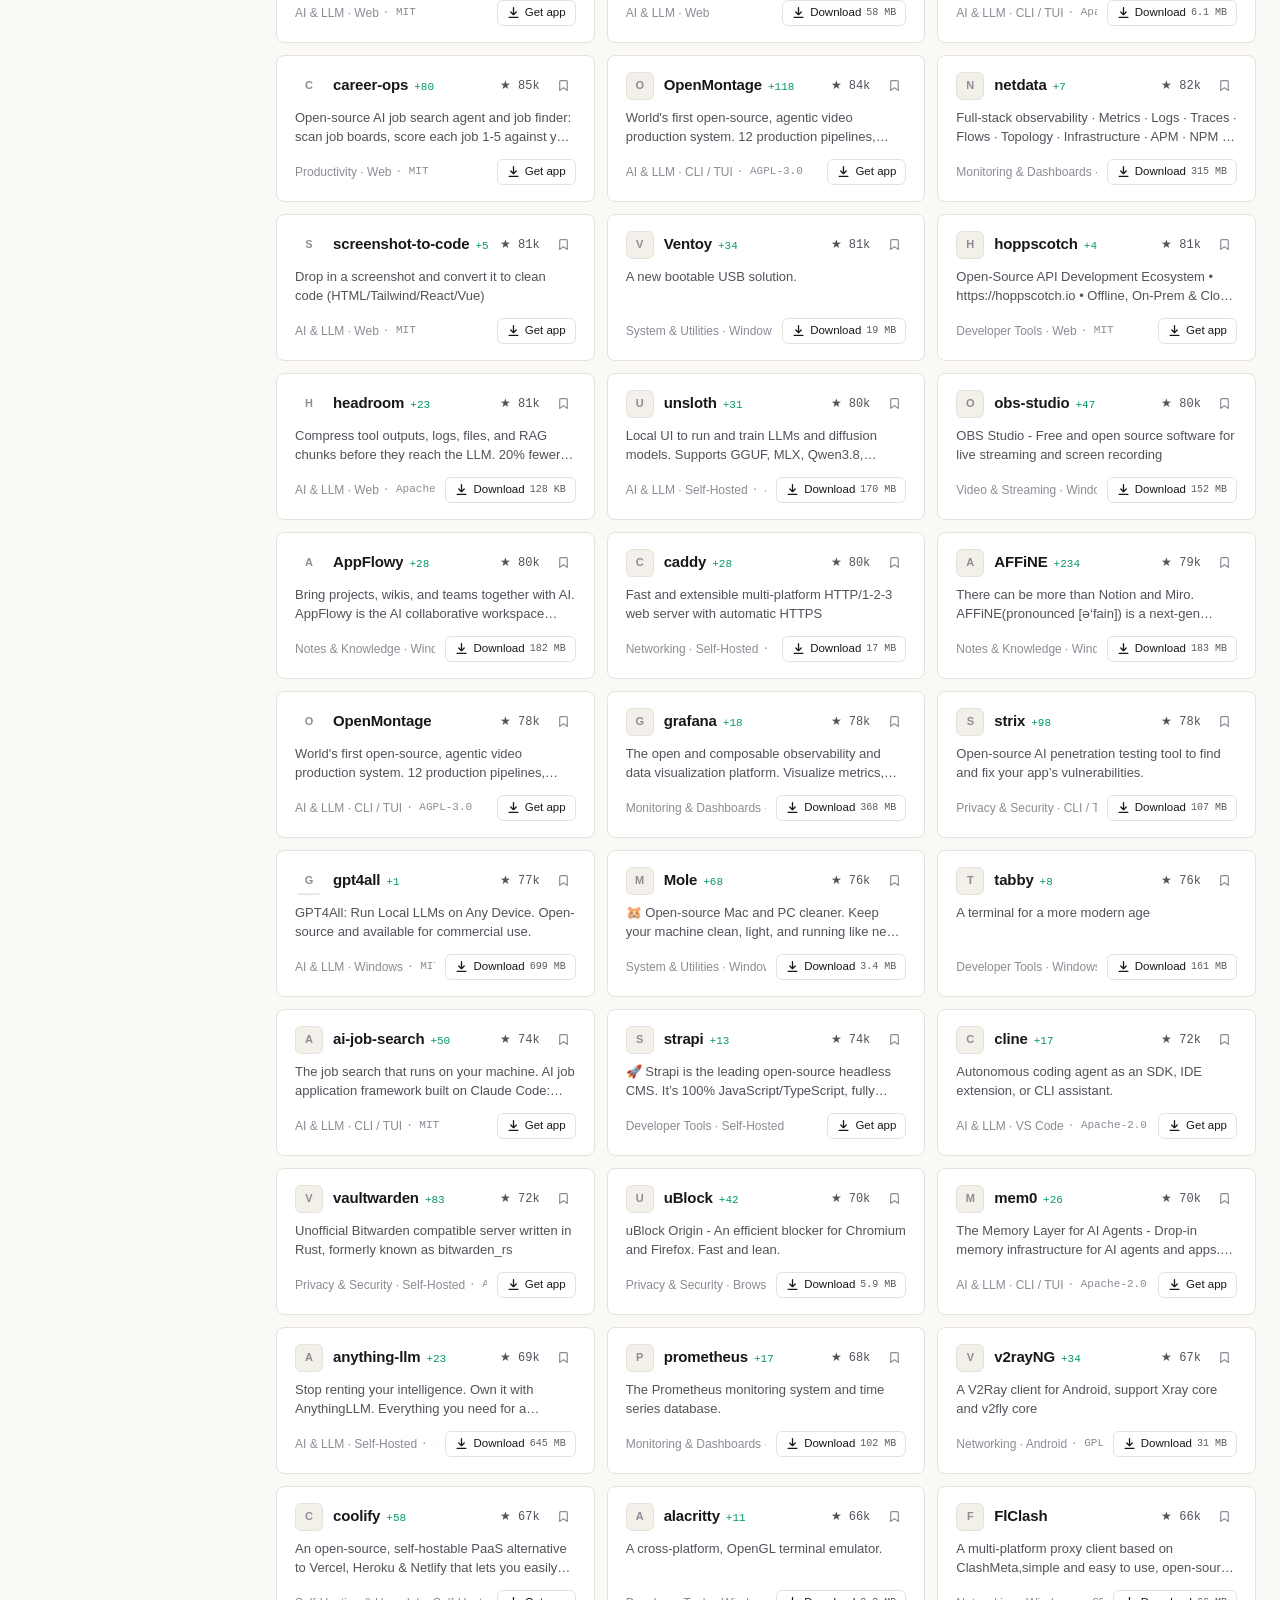
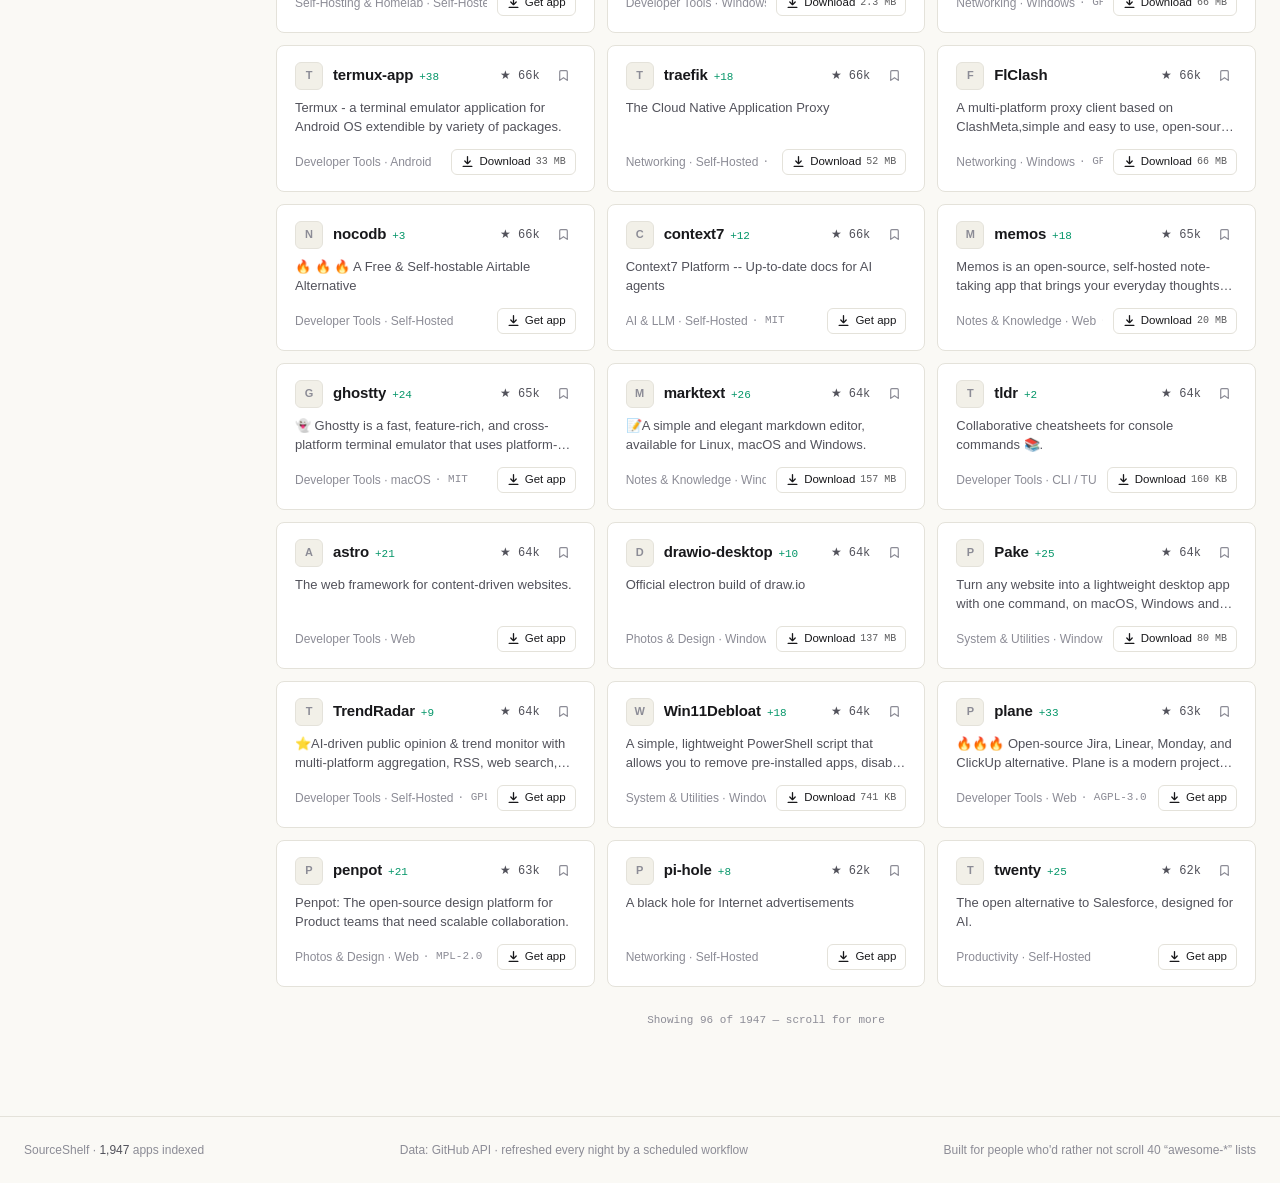
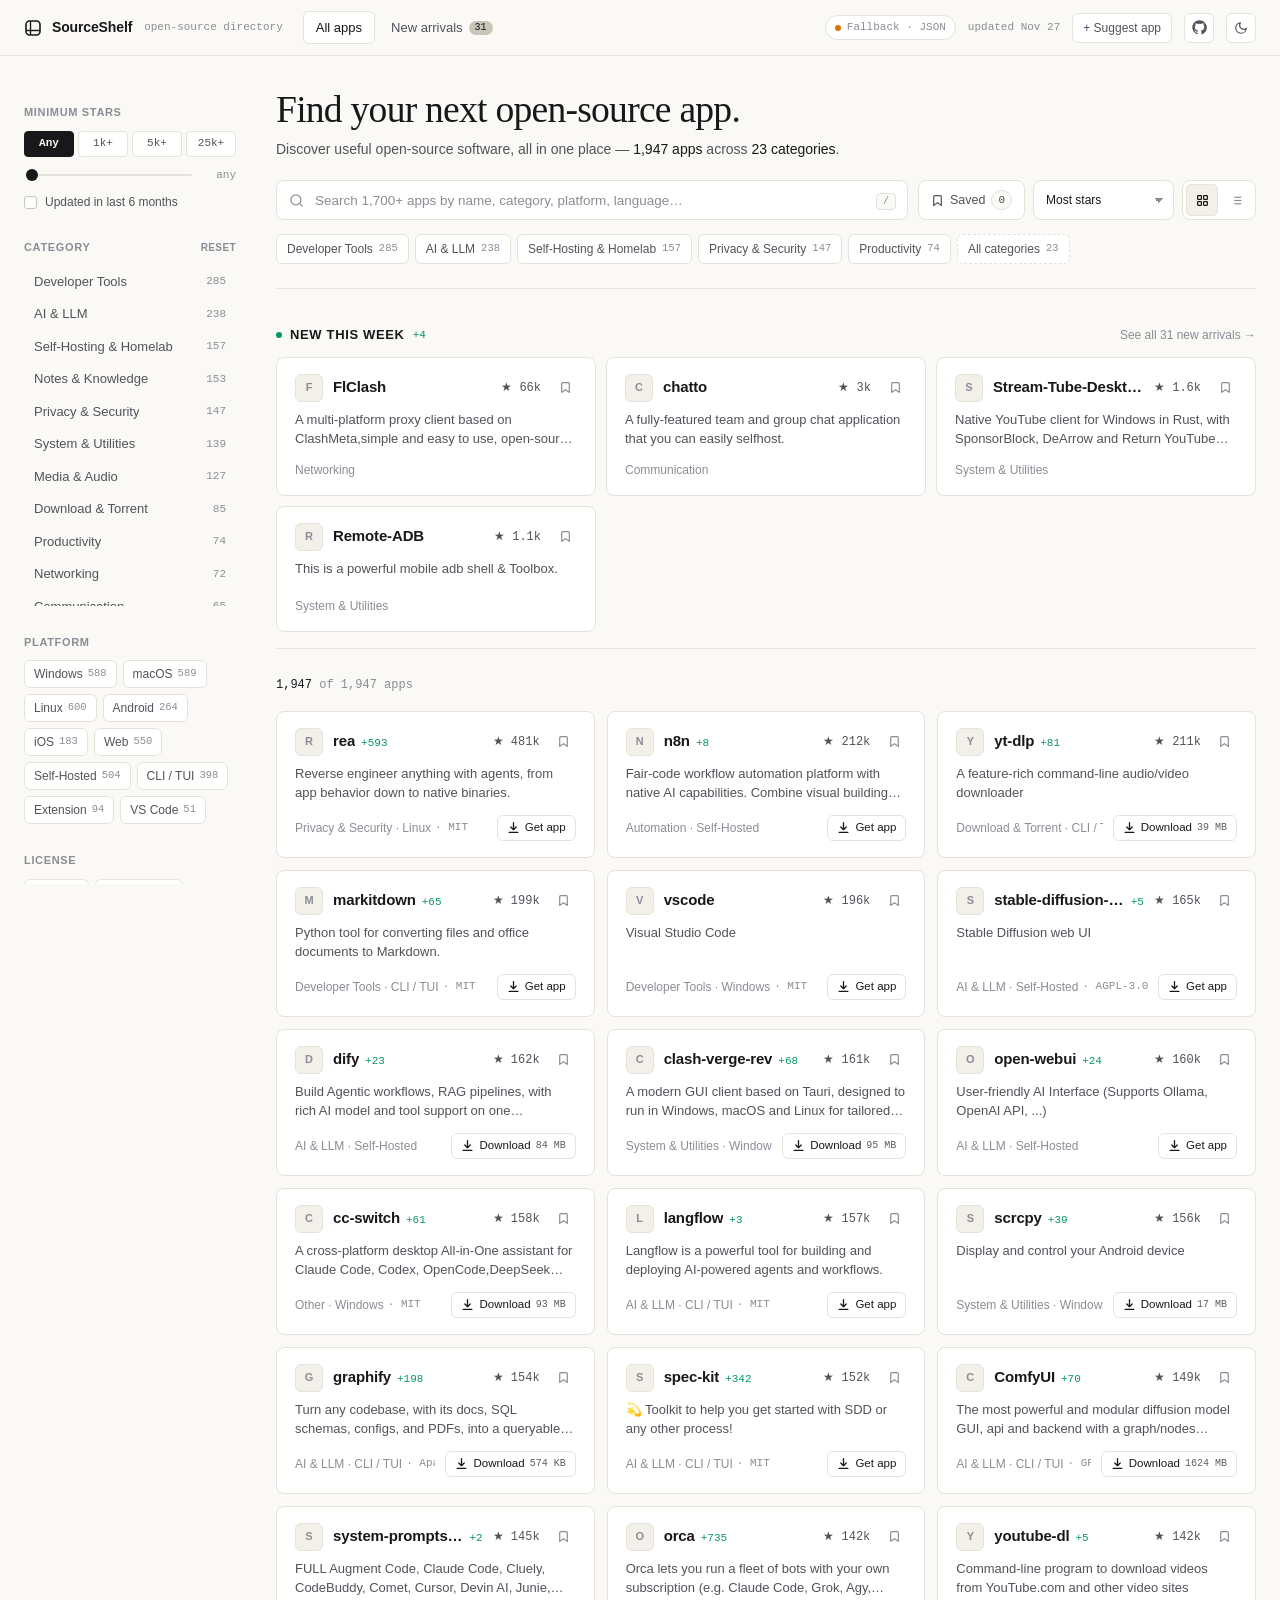
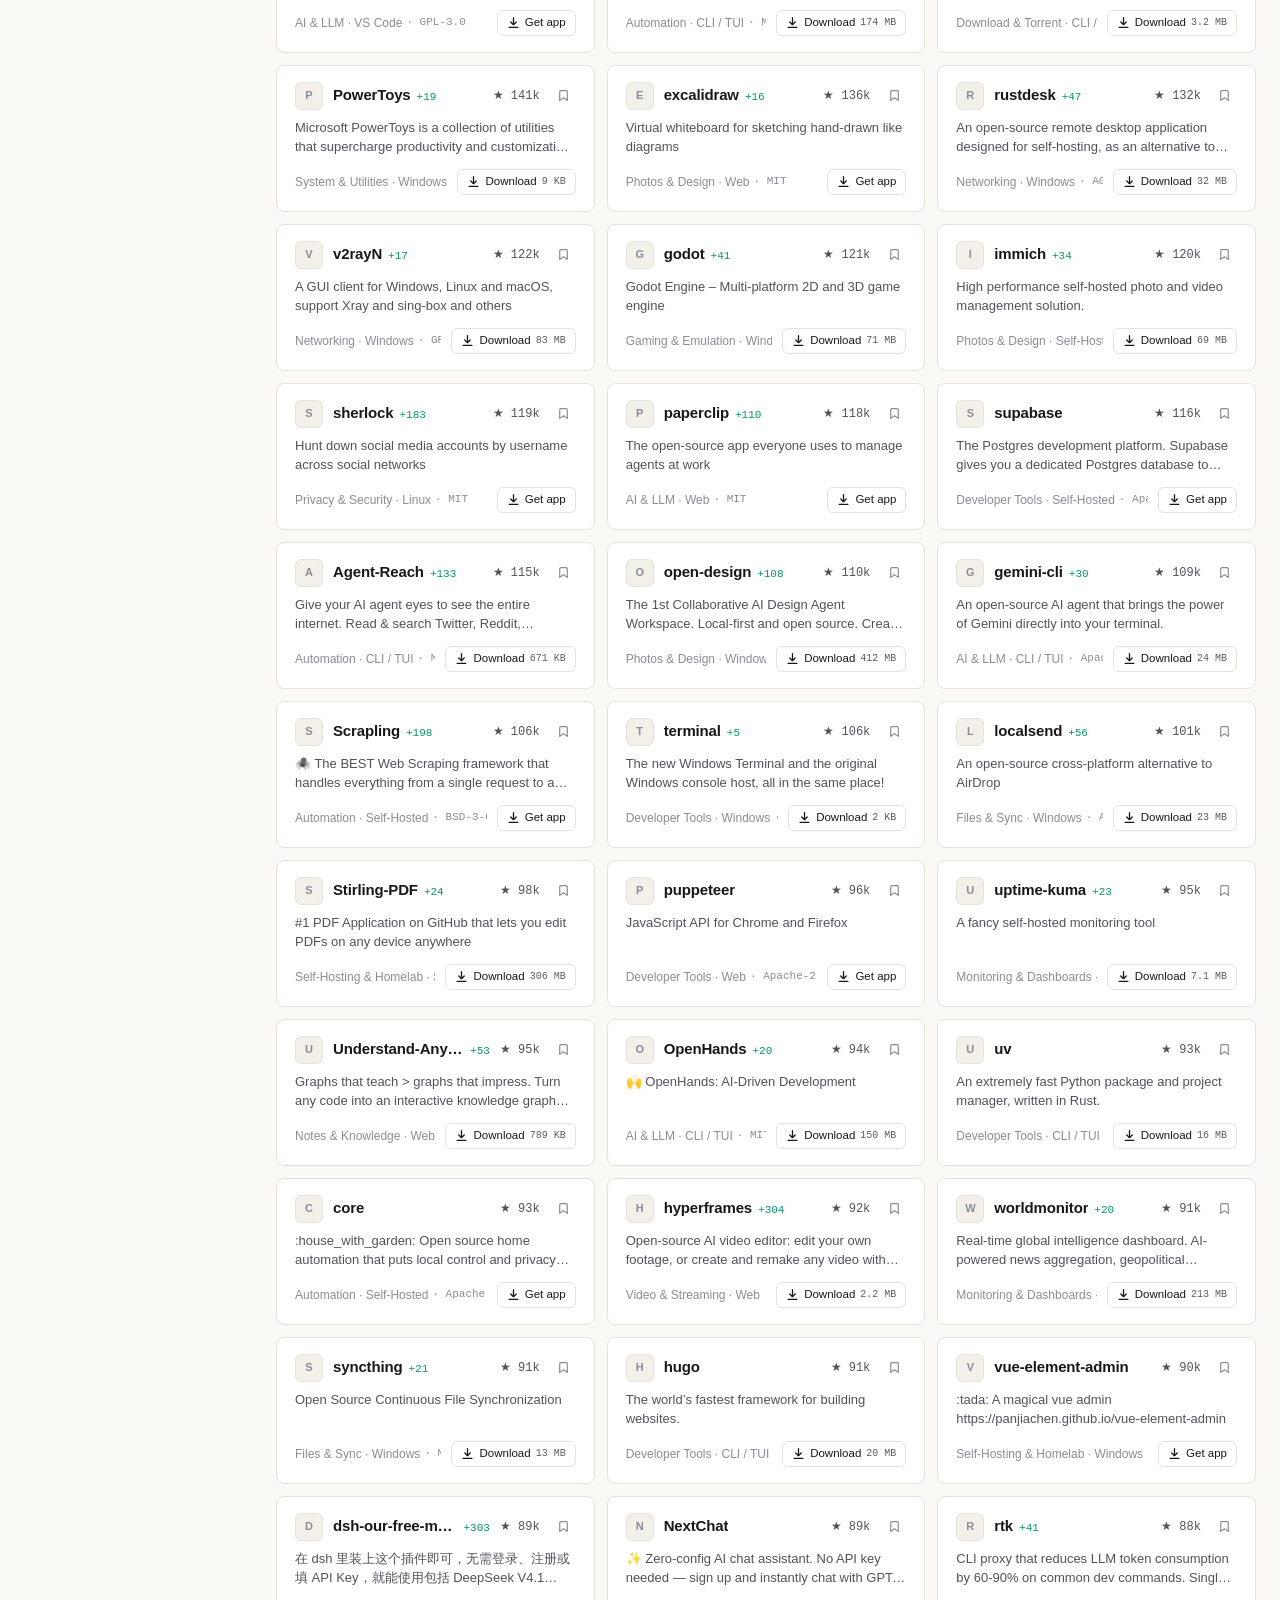
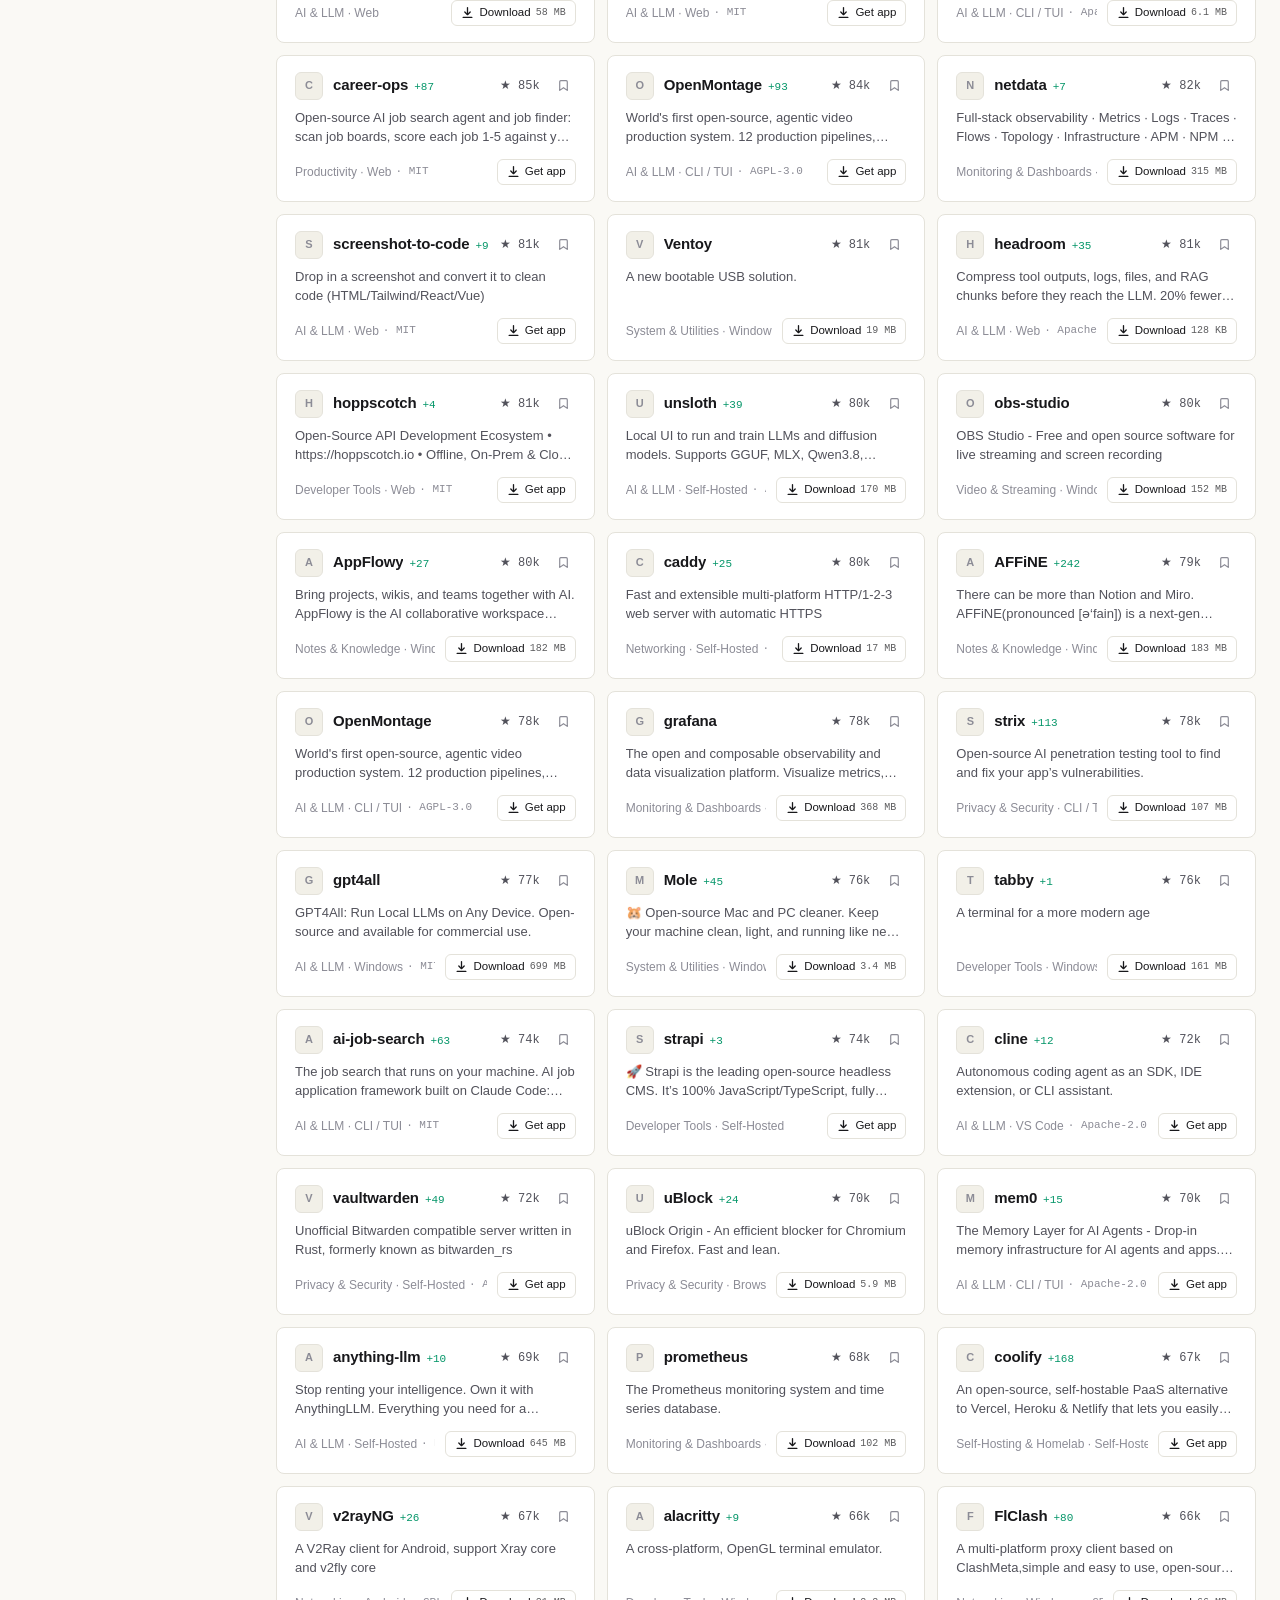
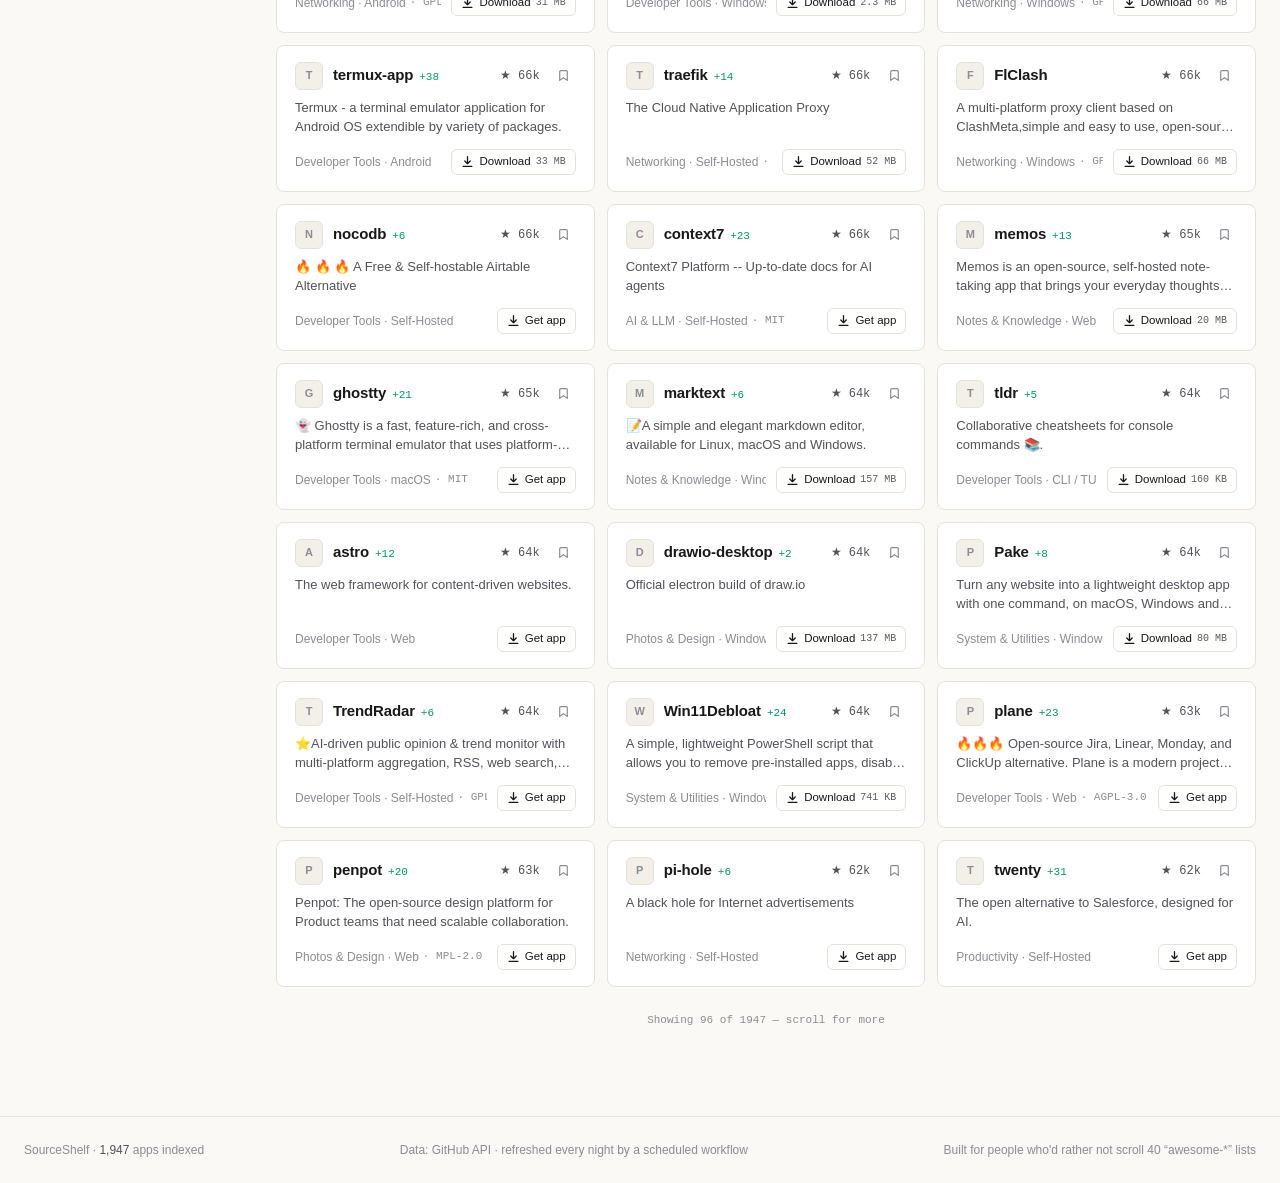
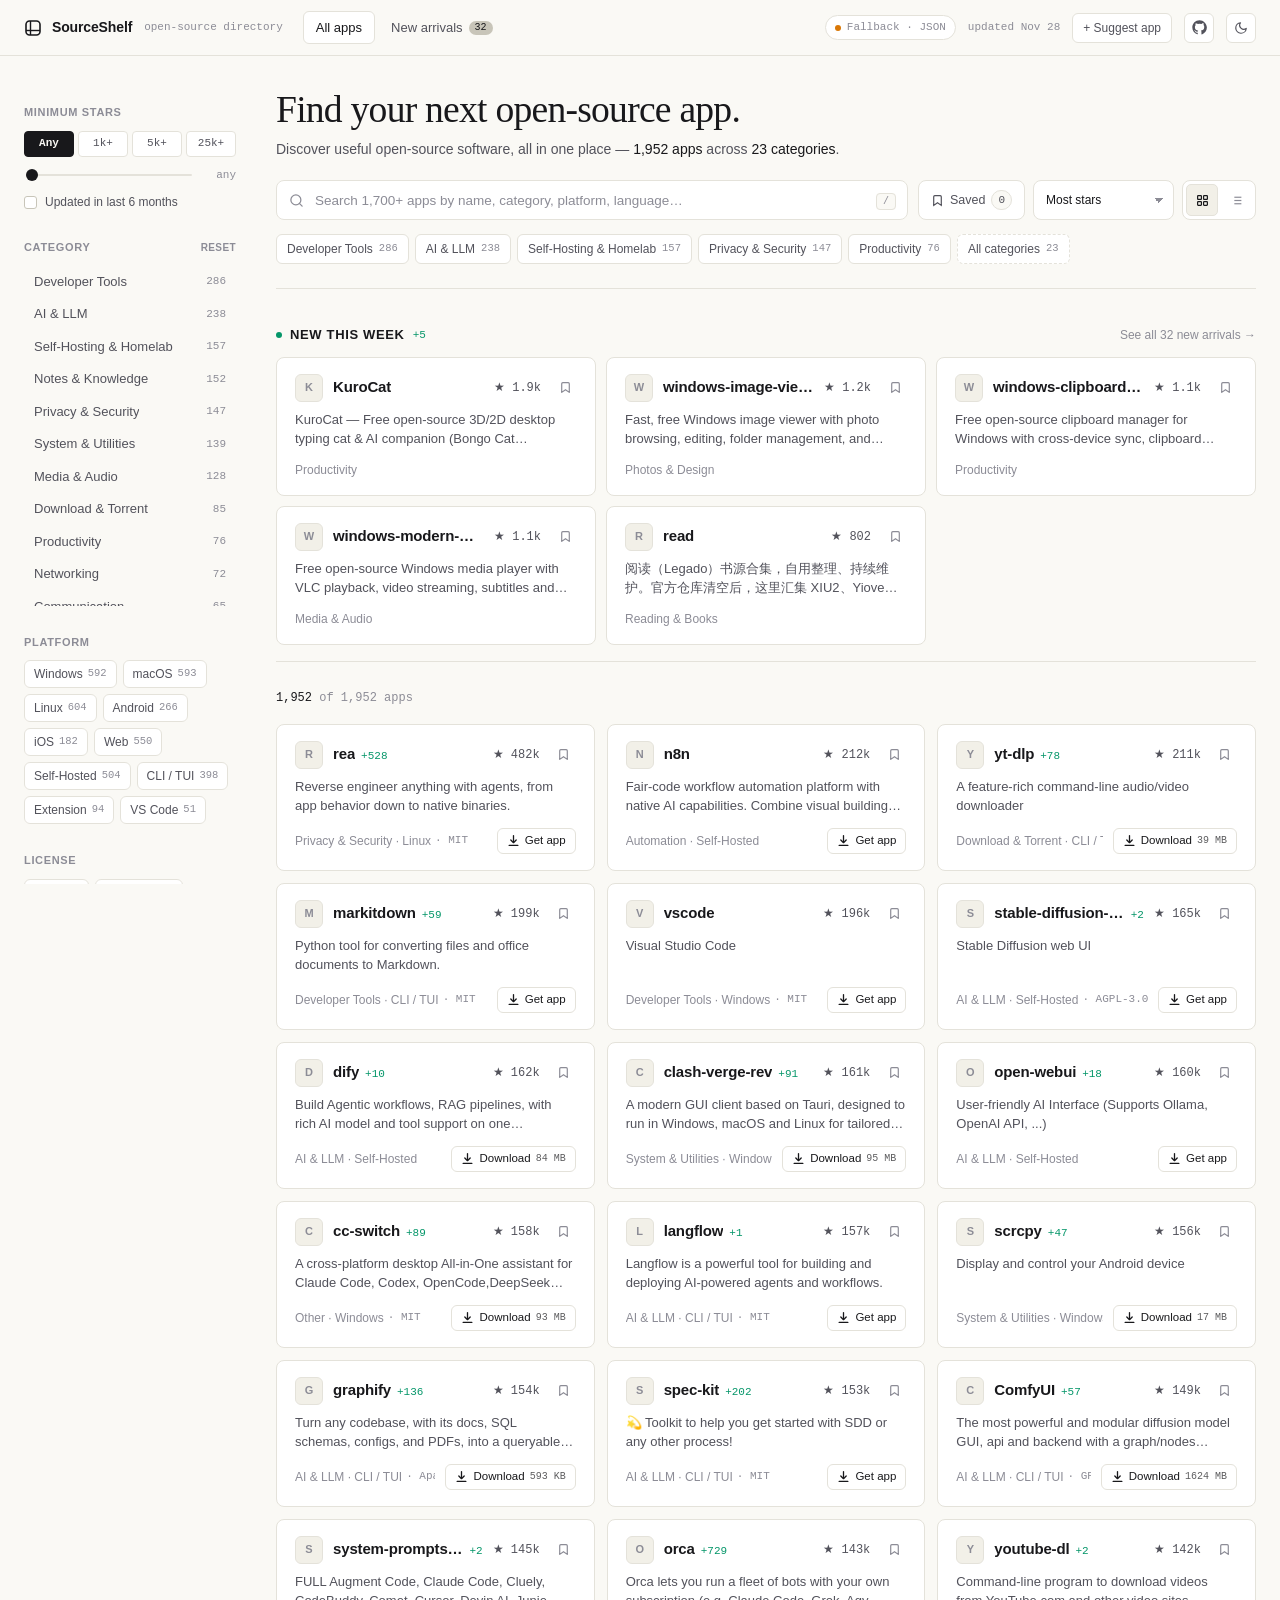
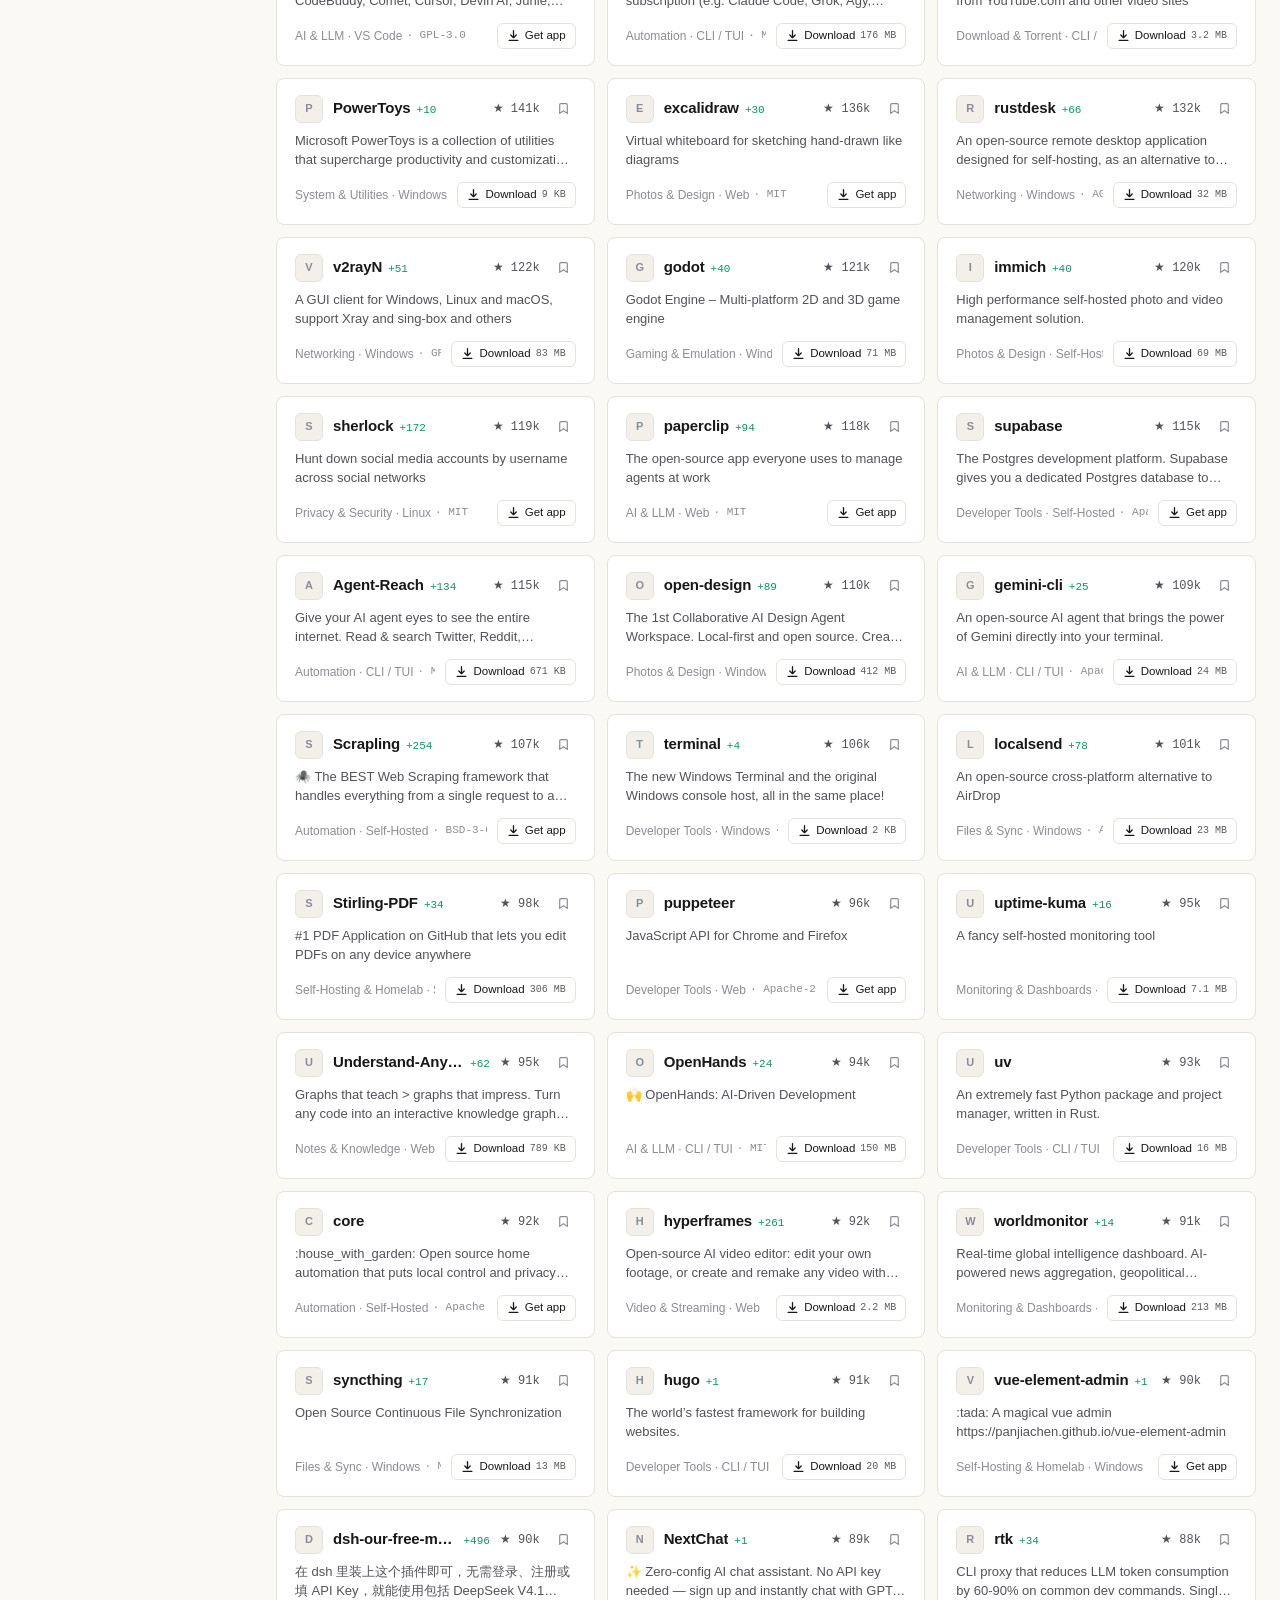
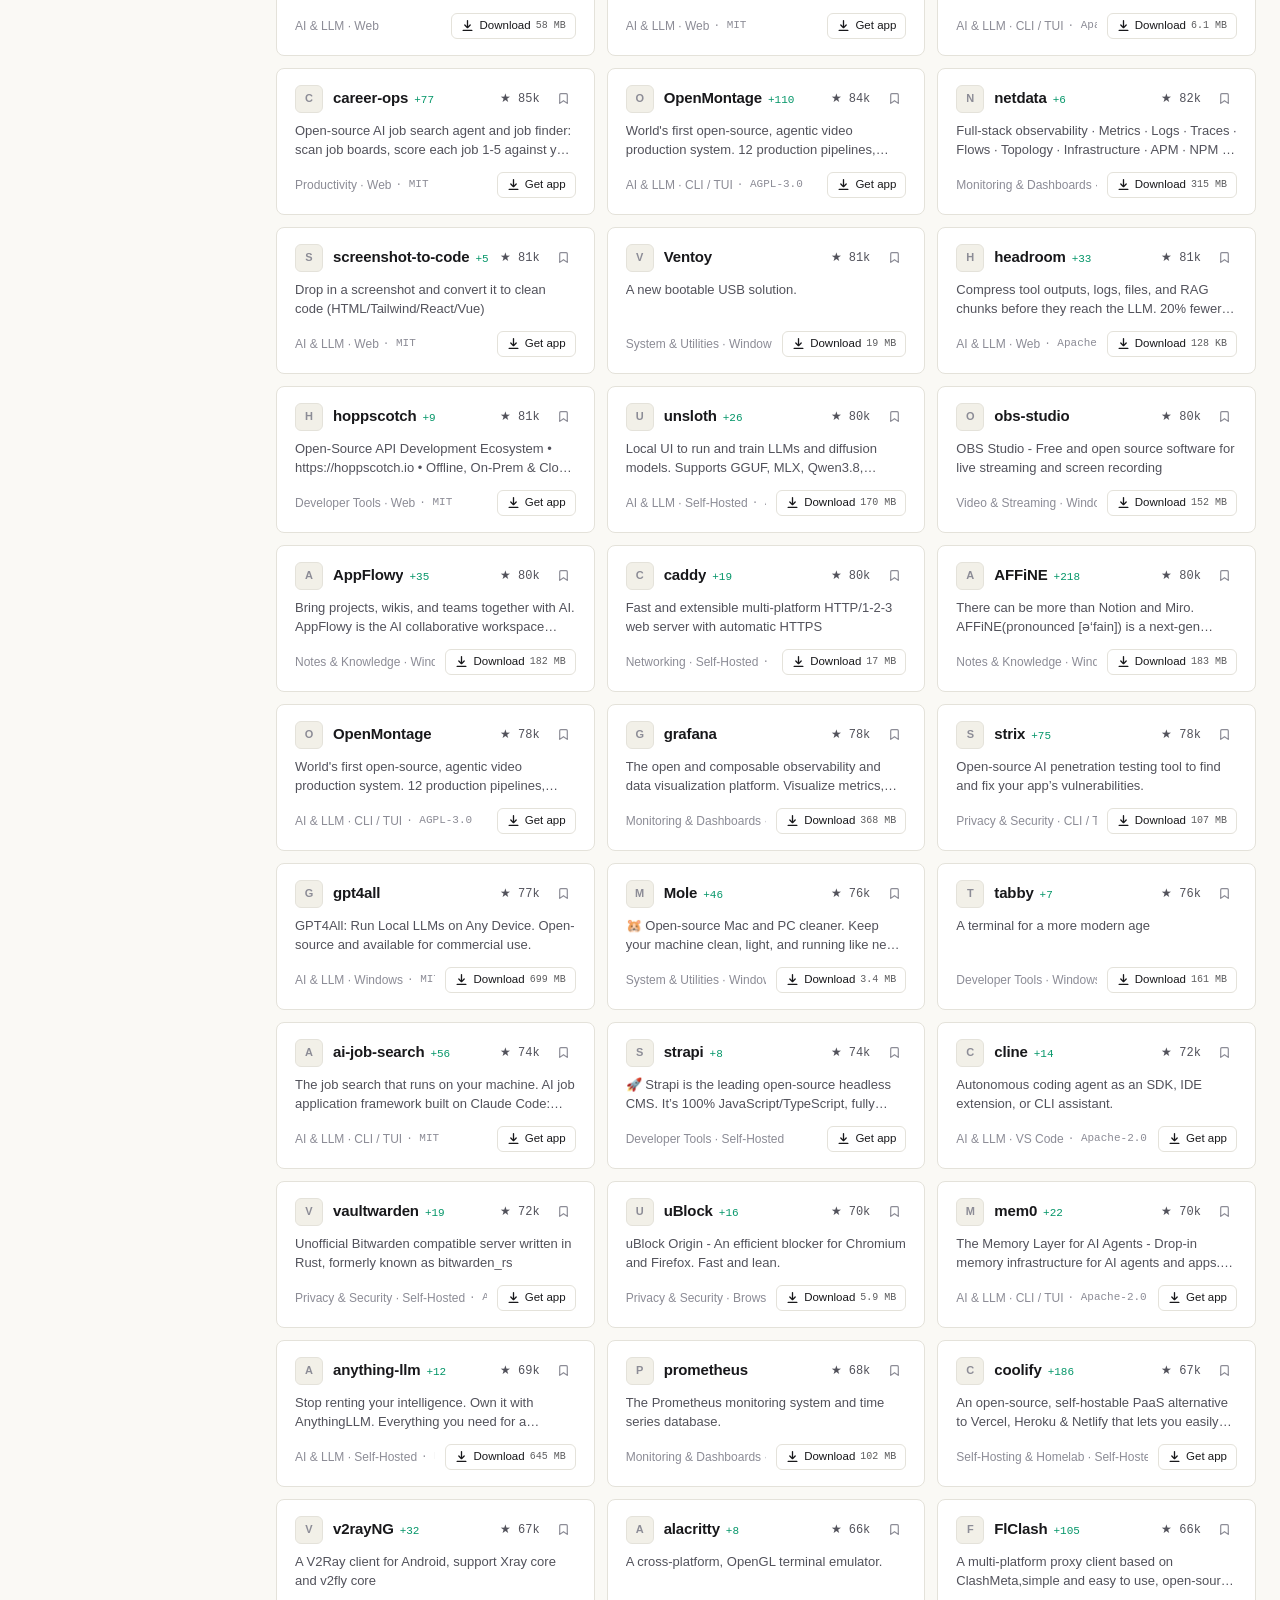
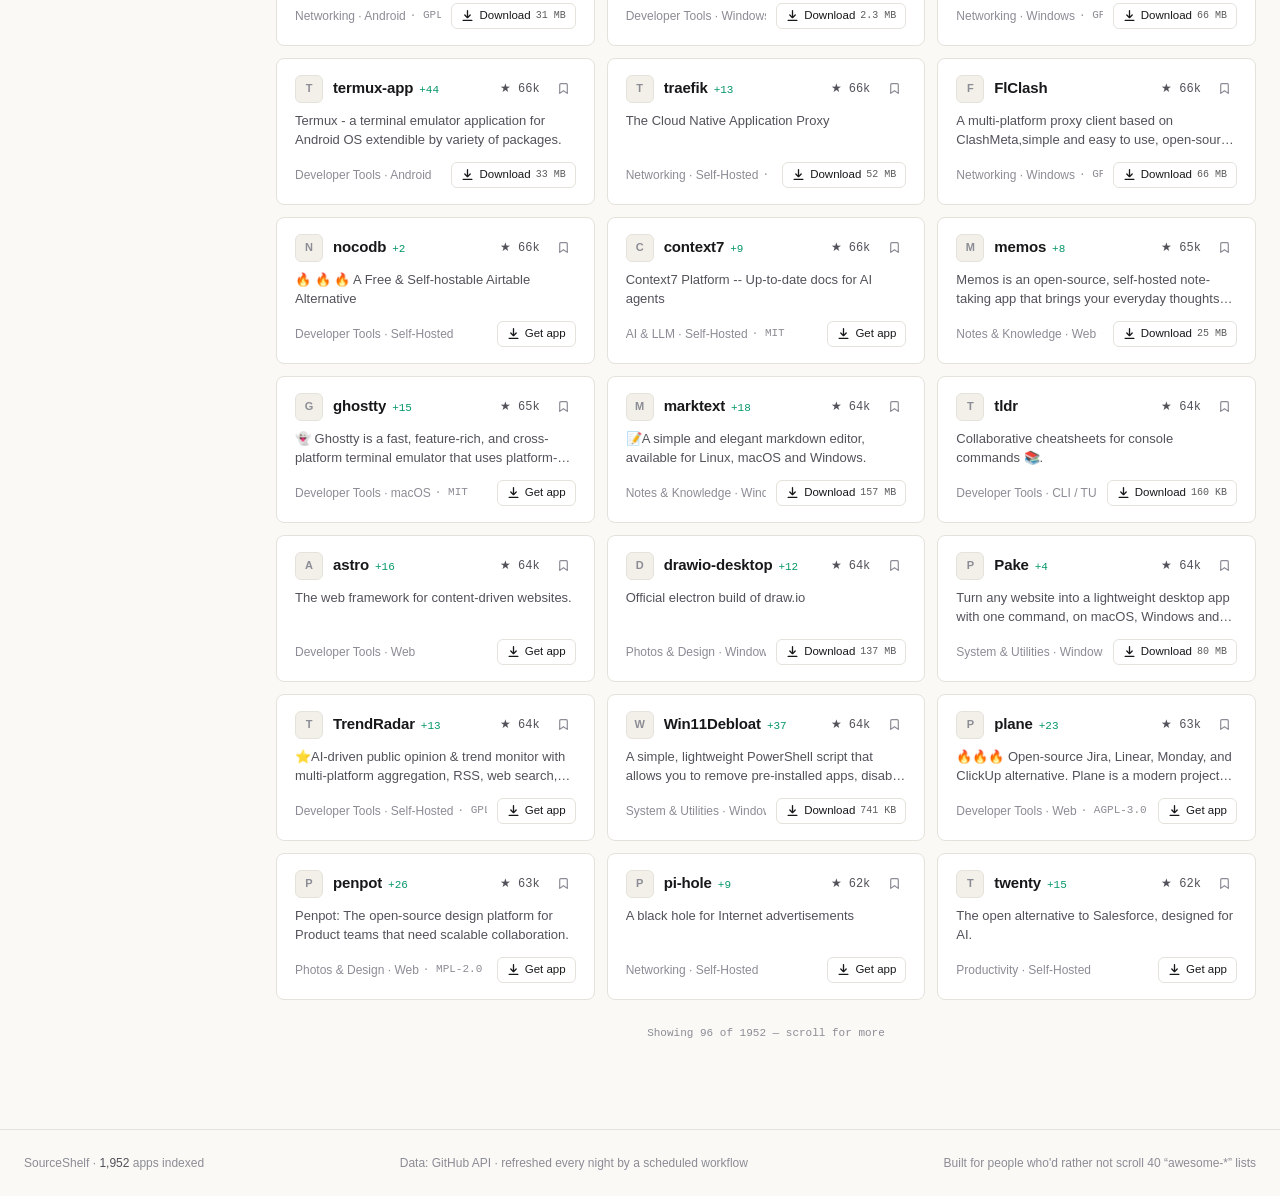
